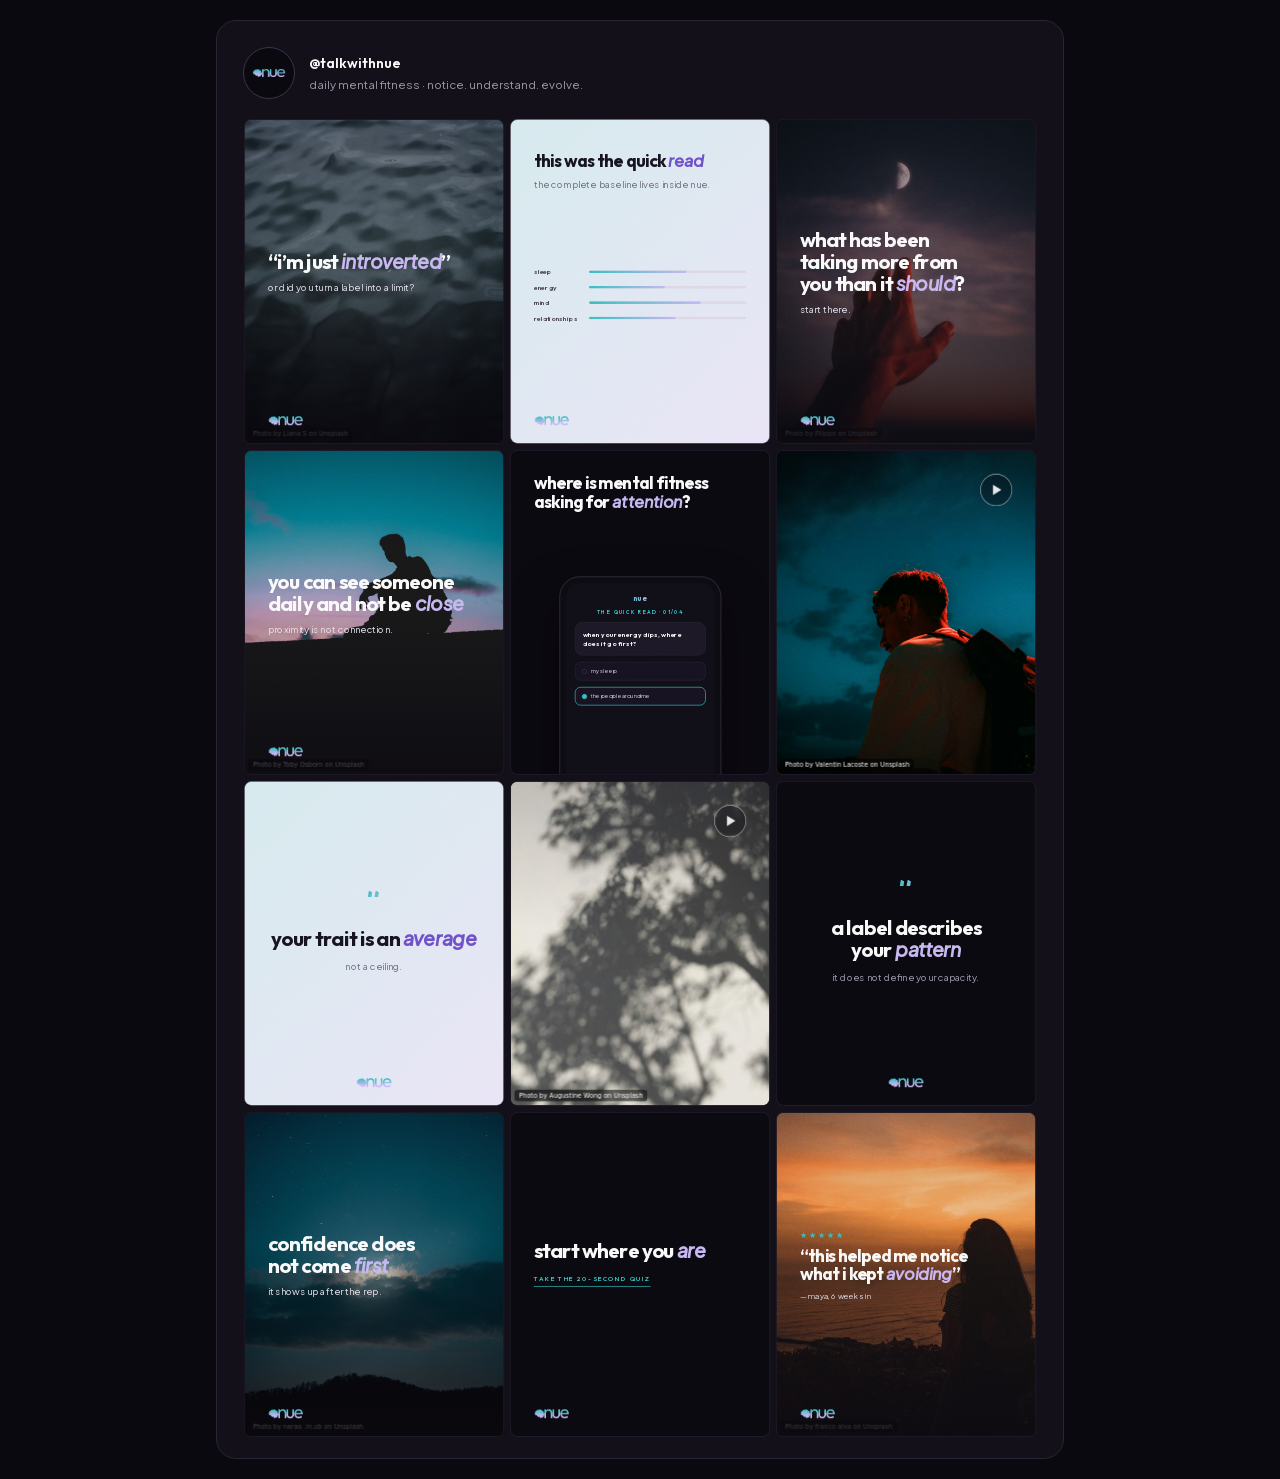
==== index.html @ e2748825 "nue Instagram profile grid v3 Co-Authored-By: Claude Fable 5.1 <noreply@anthropic.com> Claude-Sessio" ====
<!DOCTYPE html>
<html>
<head>
  <meta charset="utf-8">
  <title>Profile grid · @talkwithnue</title>
  <style>
    * { margin: 0; padding: 0; box-sizing: border-box; }
    body { background: #0B0910; display: flex; align-items: center; justify-content: center; min-height: 100vh; font-family: -apple-system, BlinkMacSystemFont, sans-serif; }
    #__bundler_loading { position: fixed; bottom: 20px; right: 20px; font: 13px/1.4 -apple-system, BlinkMacSystemFont, sans-serif; color: #666; background: #fff; padding: 8px 14px; border-radius: 8px; box-shadow: 0 1px 4px rgba(0,0,0,0.12); z-index: 10000; }
    #__bundler_thumbnail { position: fixed; inset: 0; width: 100%; height: 100%; display: flex; align-items: center; justify-content: center; background: #0B0910; z-index: 9999; }
    #__bundler_thumbnail svg { width: 100%; height: 100%; object-fit: contain; }
    #__bundler_placeholder { color: #999; font-size: 14px; }
  </style>
  <noscript>
    <style>#__bundler_loading { display: none; }</style>
    <div style="position:fixed;bottom:12px;left:12px;font:13px/1.4 -apple-system,BlinkMacSystemFont,sans-serif;color:#999;background:rgba(255,255,255,0.9);padding:6px 12px;border-radius:6px;box-shadow:0 1px 4px rgba(0,0,0,0.08);z-index:10000;">
      This page requires JavaScript to display.
    </div>
  </noscript>
</head>
<body>
  <div id="__bundler_thumbnail"><svg viewBox="0 0 1200 800" xmlns="http://www.w3.org/2000/svg"><rect width="1200" height="800" fill="#0B0910"></rect><g transform="translate(390,180)"><rect x="0" y="0" width="130" height="160" rx="10" fill="#1C1826"></rect><rect x="145" y="0" width="130" height="160" rx="10" fill="#C6B6F2"></rect><rect x="290" y="0" width="130" height="160" rx="10" fill="#F5F3F7"></rect><rect x="0" y="175" width="130" height="160" rx="10" fill="#31BFBF"></rect><rect x="145" y="175" width="130" height="160" rx="10" fill="#1C1826"></rect><rect x="290" y="175" width="130" height="160" rx="10" fill="#2A2434"></rect></g><text x="600" y="680" text-anchor="middle" font-family="Helvetica,Arial,sans-serif" font-weight="700" font-size="72" fill="#F9F9F9">nue</text></svg></div>
  <div id="__bundler_loading">Unpacking...</div>

  <script>
    
document.addEventListener('DOMContentLoaded', async function() {
  const loading = document.getElementById('__bundler_loading');
  function setStatus(msg) { if (loading) loading.textContent = msg; }

  const FONT_MIME = /^(font[/]|application[/](x-)?font-|application[/]vnd\.ms-fontobject)/i;
  const MIME_TOKEN = /^[\w.+-]+[/][\w.+-]+$/;
  function toBase64(bytes) {
    let bin = '';
    for (let i = 0; i < bytes.length; i += 0x8000) {
      bin += String.fromCharCode.apply(null, bytes.subarray(i, i + 0x8000));
    }
    return btoa(bin);
  }

  // Error sink persists across replaceWith since it's on window, not the DOM.
  window.addEventListener('error', function(e) {
    // Failed resource loads (CSP-blocked links, scripts, images) fire plain
    // events at the element — warn only; real JS errors carry message/error.
    if (!e.message && !e.error && e.target && e.target !== window) {
      console.warn('[bundle] resource failed to load:',
        e.target.tagName, String(e.target.src || e.target.href || ''));
      return;
    }
    var p = document.body || document.documentElement;
    var d = document.getElementById('__bundler_err') || p.appendChild(document.createElement('div'));
    d.id = '__bundler_err';
    d.style.cssText = 'position:fixed;bottom:12px;left:12px;right:12px;font:12px/1.4 ui-monospace,monospace;background:#2a1215;color:#ff8a80;padding:10px 14px;border-radius:8px;border:1px solid #5c2b2e;z-index:99999;white-space:pre-wrap;max-height:40vh;overflow:auto';
    d.textContent = (d.textContent ? d.textContent + String.fromCharCode(10) : '') +
      '[bundle] ' + (e.message || e.type) +
      (e.filename ? ' (' + e.filename.slice(0, 60) + ':' + e.lineno + ')' : '');
  }, true);

  try {
    const manifestEl = document.querySelector('script[type="__bundler/manifest"]');
    const templateEl = document.querySelector('script[type="__bundler/template"]');
    if (!manifestEl || !templateEl) {
      setStatus('Error: missing bundle data');
      console.error('[bundler] Missing script tags — manifestEl:', !!manifestEl, 'templateEl:', !!templateEl);
      return;
    }

    const manifest = JSON.parse(manifestEl.textContent);
    let template = JSON.parse(templateEl.textContent);

    // Nested page bundles (iframe targets). Each ships ONCE, in the ROOT
    // document's manifest; frame srcs carry an about:blank#<uuid> marker
    // instead of a substitutable uuid. Every document mints the blobs for
    // its OWN frames — from local text at the root, or text obtained from
    // its DIRECT parent over the relay protocol below — so each frame
    // navigation stays same-origin with its initiator and a deduped page
    // loads at any depth on any host, including a file:// download's
    // opaque origins (where a blob minted by one document cannot be
    // navigated to by another).
    const pageOrderEl = document.querySelector('script[type="__bundler/page_order"]');
    const pageOrder = pageOrderEl ? JSON.parse(pageOrderEl.textContent) : [];
    const pageSet = new Set(pageOrder);
    const pageTexts = {};

    // ── Nested-page text protocol (parent-chain relay) ──
    // Page bundles ship once, in the ROOT document's manifest. Every
    // document mints the blobs for its OWN frames, obtaining page text
    // through a strict parent-chain relay: a document only ever SENDS to
    // its direct parent (which, for every document the publisher's own
    // runtime minted, is another publisher document) and only ACCEPTS
    // text from that direct parent; requests from below are honored only
    // for the document's own child frames, and the ROOT never sends
    // upward at all. That last rule is load-bearing: the artifact host's
    // frame-ancestors allows claude.ai (and friends) to frame an
    // artifact, so window.top can be a FOREIGN document — a top-addressed
    // protocol would hand page uuids to that ancestor and accept forged
    // "page text" from it, minting attacker HTML as an artifact-origin
    // blob document. The chain never touches the ancestor: requests stop
    // at the root, replies are origin-addressed per hop (never '*' when
    // an origin exists), and both directions are origin-gated (on https
    // a foreign sender's origin can never equal this document's; in
    // opaque contexts — file:// — everything serializes as 'null', where
    // an embedded EXTERNAL frame still fails the gate by carrying its
    // own real origin, and a sandboxed child of such a frame is excluded
    // by the own-child-frames check plus uuid unguessability). Shape is
    // deny-by-default: one request form, one reply form, no error
    // replies.
    // window.origin is the SERIALIZED SECURITY origin ('null' in opaque
    // contexts such as a sandboxed preview iframe) — location.origin is
    // computed from the URL and stays 'https://…' even when the document
    // is sandboxed, which would misgate every opaque chain.
    const OWN_TARGET = /^https?:[/][/]/.test(window.origin || '')
      ? window.origin
      : '*';
    function trustedOrigin(e) {
      if (e.origin === window.origin) return true; // https chains; opaque==opaque
      // file:// trees: Chrome serializes the file document's origin as
      // 'file://' while the blob: documents it mints serialize as 'null',
      // so the two legitimate shapes can never string-match — accept the
      // pair in both directions. https origins never serialize as either,
      // and sender identity (own child frame / direct parent) is checked
      // separately.
      return (
        (e.origin === 'null' &&
          (window.origin === 'file://' ||
            window.location.protocol === 'file:')) ||
        (/^file:/.test(e.origin) && window.origin === 'null')
      );
    }
    // Non-empty only in the root document (nested bundles ship an empty
    // island), so it doubles as the root marker: the root answers from
    // local text and treats a miss as authoritative — never relaying to
    // its (possibly foreign) parent.
    const isPageRoot = pageOrder.length > 0;
    const blobUrls = {};
    const resourceBlobs = {};
    const UUID_SHAPE = /^[0-9a-f]{8}-[0-9a-f]{4}-[0-9a-f]{4}-[0-9a-f]{4}-[0-9a-f]{12}$/;
    const pendingFrames = {}; // uuid -> [{el, frag}] awaiting text for own frames
    const pendingRelays = {}; // uuid -> [childWindow] awaiting text to pass down
    function mountPage(el, frag, text) {
      const pageBlob = new Blob([text], { type: 'text/html' });
      const u = URL.createObjectURL(pageBlob);
      resourceBlobs[u] = pageBlob;
      el.src = u + frag;
    }
    function deliverPage(uuid, text) {
      const frames = pendingFrames[uuid];
      delete pendingFrames[uuid];
      if (frames) for (const f of frames) mountPage(f.el, f.frag, text);
      const relays = pendingRelays[uuid];
      delete pendingRelays[uuid];
      if (relays) {
        for (const cw of relays) {
          try { cw.postMessage({ __bundler_page: uuid, __bundler_text: text }, OWN_TARGET); } catch (err) { /* gone */ }
        }
      }
    }
    function ownFrameWindows() {
      const out = [];
      for (const f of Array.from(document.querySelectorAll('iframe'))) {
        try { if (f.contentWindow) out.push(f.contentWindow); } catch (err) { /* detached */ }
      }
      return out;
    }
    window.addEventListener('message', function (e) {
      const d = e.data;
      if (!d || typeof d !== 'object' || !e.source) return;
      // Origin gate first; the structural checks below (own-child-frames
      // for requests, direct-parent + solicited-uuid for replies, the
      // root's never-relay rule) are what hold in fully opaque chains
      // where origin strings can't discriminate — a sandboxed root's
      // FOREIGN wrapper still fails all three even though both serialize
      // as real-vs-'null' rather than matching.
      if (!trustedOrigin(e)) return;
      if (typeof d.__bundler_need === 'string' && UUID_SHAPE.test(d.__bundler_need)) {
        // Requests are honored only for this document's own child frames.
        if (ownFrameWindows().indexOf(e.source) < 0) return;
        const uuid = d.__bundler_need;
        const text = pageTexts[uuid];
        if (typeof text === 'string') {
          try { e.source.postMessage({ __bundler_page: uuid, __bundler_text: text }, OWN_TARGET); } catch (err) { /* gone */ }
          return;
        }
        if (isPageRoot || window.parent === window) return; // authoritative miss
        const waiting = pendingRelays[uuid];
        if (waiting) {
          if (waiting.indexOf(e.source) < 0) waiting.push(e.source);
          return;
        }
        // Never-answered uuids would otherwise accumulate forever under a
        // request spray; past the cap (far above any real page count) new
        // relays are dropped rather than remembered.
        if (Object.keys(pendingRelays).length >= 128) return;
        pendingRelays[uuid] = [e.source];
        window.parent.postMessage({ __bundler_need: uuid }, OWN_TARGET);
      } else if (
        typeof d.__bundler_page === 'string' &&
        UUID_SHAPE.test(d.__bundler_page) &&
        typeof d.__bundler_text === 'string'
      ) {
        // The shape test is load-bearing beyond tidiness: the solicited
        // check below uses the in operator, which matches prototype keys
        // ('__proto__', 'constructor') — an unshaped key would reach
        // deliverPage and throw, painting the error banner.
        // Text is accepted only from the direct parent — the document
        // that minted this one.
        if (e.source !== window.parent || window.parent === window) return;
        if (!(d.__bundler_page in pendingFrames) && !(d.__bundler_page in pendingRelays)) return;
        deliverPage(d.__bundler_page, d.__bundler_text);
      }
    });

    const uuids = Object.keys(manifest);
    setStatus('Unpacking ' + uuids.length + ' assets...');

    await Promise.all(uuids.map(async (uuid) => {
      const entry = manifest[uuid];
      try {
        const binaryStr = atob(entry.data);
        const bytes = new Uint8Array(binaryStr.length);
        for (let i = 0; i < binaryStr.length; i++) bytes[i] = binaryStr.charCodeAt(i);

        let finalBytes = bytes;
        if (entry.compressed) {
          if (typeof DecompressionStream !== 'undefined') {
            const ds = new DecompressionStream('gzip');
            const writer = ds.writable.getWriter();
            const reader = ds.readable.getReader();
            writer.write(bytes);
            writer.close();
            const chunks = [];
            let totalLen = 0;
            while (true) {
              const { done, value } = await reader.read();
              if (done) break;
              chunks.push(value);
              totalLen += value.length;
            }
            finalBytes = new Uint8Array(totalLen);
            let offset = 0;
            for (const chunk of chunks) { finalBytes.set(chunk, offset); offset += chunk.length; }
          } else {
            console.warn('DecompressionStream not available, asset ' + uuid + ' may not render');
          }
        }

        if (pageSet.has(uuid)) {
          pageTexts[uuid] = new TextDecoder().decode(finalBytes);
          return;
        }
        if (FONT_MIME.test(entry.mime) && MIME_TOKEN.test(entry.mime)) {
          // Strict artifact hosts allow font-src data: but not blob:.
          blobUrls[uuid] = 'data:' + entry.mime + ';base64,' +
            (entry.compressed ? toBase64(finalBytes) : entry.data);
        } else {
          const blob = new Blob([finalBytes], { type: entry.mime });
          blobUrls[uuid] = URL.createObjectURL(blob);
          resourceBlobs[blobUrls[uuid]] = blob;
        }
      } catch (err) {
        console.error('Failed to decode asset ' + uuid + ':', err);
        const blob = new Blob([], { type: entry.mime });
        blobUrls[uuid] = URL.createObjectURL(blob);
        resourceBlobs[blobUrls[uuid]] = blob;
      }
    }));

    const extResEl = document.querySelector('script[type="__bundler/ext_resources"]');
    const extResources = extResEl ? JSON.parse(extResEl.textContent) : [];
    const resourceMap = {};
    for (const entry of extResources) {
      if (blobUrls[entry.uuid]) resourceMap[entry.id] = blobUrls[entry.uuid];
    }

    // Artifact-host CSP (connect-src 'self') refuses fetch() of blob: URLs —
    // consumers read these Blobs directly. Survives the swap like the error sink.
    window.__resourceBlobs = resourceBlobs;

    setStatus('Rendering...');
    // Page uuids have no blob here — they ride inside about:blank#<uuid>
    // frame markers the pass below resolves after the swap.
    for (const uuid of uuids) {
      if (pageSet.has(uuid)) continue;
      template = template.split(uuid).join(blobUrls[uuid]);
    }

    // Strip integrity + crossorigin — blob URLs from a file:// document inherit
    // a null origin, so crossorigin forces a CORS fetch that SRI then rejects.
    // The manifest bytes are ours; SRI protects against CDN compromise, not this.
    template = template.replace(/\s+integrity="[^"]*"/gi, '').replace(/\s+crossorigin="[^"]*"/gi, '');

    const resourceScript = '<script>window.__resources = ' +
      JSON.stringify(resourceMap).replace(/<\//g, '<\\/') +
      ';</' + 'script>';
    // Inject after <head> so the DOCTYPE stays first; prepending the script
    // would push the parser into quirks mode. DOMParser always emits a <head>
    // (synthesizing one if the source HTML omitted it) but may carry
    // attributes through, so match the full opening tag. slice() rather than
    // replace() keeps us clear of $-pattern substitution in resourceScript.
    const headOpen = template.match(/<head[^>]*>/i);
    if (headOpen) {
      const i = headOpen.index + headOpen[0].length;
      template = template.slice(0, i) + resourceScript + template.slice(i);
    }

    // Parse the template and swap the root element. Scripts inserted via
    // DOMParser/replaceWith are inert per spec — re-create each with
    // createElement so they execute, awaiting onload for src scripts to
    // preserve ordering (React before ReactDOM before Babel before text/babel).
    const doc = new DOMParser().parseFromString(template, 'text/html');
    document.documentElement.replaceWith(doc.documentElement);

    // Resolve page-frame markers: mint this document's own blob for each
    // framed page — from local text when this is the root, otherwise by
    // asking the direct parent over the relay protocol above. An
    // unanswered request leaves the frame on about:blank, the same
    // degraded state as a refused embed.
    {
      const MARKER = /^about:blank#([0-9a-f]{8}-[0-9a-f]{4}-[0-9a-f]{4}-[0-9a-f]{4}-[0-9a-f]{12})(#.*)?$/;
      const needed = [];
      for (const el of Array.from(document.querySelectorAll('iframe'))) {
        const m = MARKER.exec(el.getAttribute('src') || '');
        if (!m) continue;
        const text = pageTexts[m[1]];
        if (typeof text === 'string') {
          mountPage(el, m[2] || '', text);
        } else if (window.parent !== window && !isPageRoot) {
          const had = pendingFrames[m[1]];
          (pendingFrames[m[1]] = had || []).push({ el: el, frag: m[2] || '' });
          if (!had) needed.push(m[1]);
        }
      }
      for (const uuid of needed) {
        window.parent.postMessage({ __bundler_need: uuid }, OWN_TARGET);
      }
    }

    const dead = Array.from(document.scripts);
    for (const old of dead) {
      const s = document.createElement('script');
      for (const a of old.attributes) s.setAttribute(a.name, a.value);
      s.textContent = old.textContent;
      // text/babel scripts with a src: read and inline. transformScriptTags
      // does XHR against the src, but blob:null/ from a file:// origin is
      // silently dropped. Inlining makes it a plain inline babel script,
      // which transformScriptTags handles unconditionally.
      if ((s.type === 'text/babel' || s.type === 'text/jsx') && s.src) {
        const pre = resourceBlobs[s.src.split('#')[0]];
        s.textContent = pre ? await pre.text() : await (await fetch(s.src)).text();
        s.removeAttribute('src');
      }
      const p = s.src ? new Promise(function(r) { s.onload = s.onerror = r; }) : null;
      old.replaceWith(s);
      if (p) await p;
    }
    // Babel standalone auto-transforms type=text/babel on DOMContentLoaded,
    // which fired before we swapped the document. Trigger manually if present.
    if (window.Babel && typeof window.Babel.transformScriptTags === 'function') {
      window.Babel.transformScriptTags();
    }
  } catch (err) {
    setStatus('Error unpacking: ' + err.message);
    console.error('Bundle unpack error:', err);
  }
});

  </script>

  <script type="__bundler/manifest">
{"87ce7767-7e7e-4cf3-a9ed-971b239153f1":{"mime":"image/png","compressed":false,"data":"[base64]/kg7ganSAAAAgGNib3KlY2FsZ2ZzaGEyNTZjcGFkTQAAAAAAAAAAAAAAAABkaGFzaFggHU4j5oIZEUr4ds/SbzmPCeWvS/[base64]/She9N7eTo1gwVjAOBgNVHQ8BAf8EBAMCB4AwFQYDVR0lBA4wDAYKKwYBBAGD6F4CATAMBgNVHRMBAf8EAjAAMB8GA1UdIwQYMBaAFM5R4gSBTmRbI/jjxM+aPpzB11zCMAoGCCqGSM49BAMDA2cAMGQCMDFzHRSeAXrSy1WOzkbhPZ6Km2wGTmZ/[base64]/GEFAAAADnRFWHRTb2Z0d2FyZQBGaWdtYZ6xlmMAAx49SURBVHgB7P3r1mXXcR0IztgJyuz26GbyCfipXoCQZF0od5EJSXbLslWE3aP/FlL1AoBfoAD0AzSkFzDA3z2GCbrcZY+ywC8pi+JNFqAnINgvIMiUxAuQJ3rvvWJGzFjnfAmQBJAX7AC+POfsy7qviBlzxV7bcMghhxxyyCGHHPKEyp3r69s/Bra/q2X9Ww/djr/PbedP66cB6//7OcptmH0G7tsJc4wLNvH6+IFc/zbGNX+zfvztafx+J65559Pr728/88zbOOSQQw455JBDDvkEydMrDltx0O33Vpx1Chy2fn5mKTx22+WTeGvDYeb+WbcVhrlvWMx3vBa/Udft2GvDbCFv56n1+5rXO8uyvIPT6W+33+vfO9vfP16/33vmmXdwyCGPuRgOOeSQQw455JBDHmPZHIZPrY7C/fXr+vPzGI7B9v0K4SDsUF8cgTw2fafToMdSzMah8zSU961r1ekY8vbqxLztw+H4a4vf33vmmbdwyCGHHHLIIYcc8pjJb11fb/jr9v3CXZ/z8XkVC+Sf3S9ccdGGr07ubuc81MBRAzvtV8/52IrMnMTtjMe2cxt+E9zlF647S3M7ZfbWev6d9d7vr9f//9Zjb22k70pCv/XWQfoe8hjIQeoecsghhxxyyCGPjWzOw0+BO+vXz68g5umT2efpMDSiVsH/zyIkYy+TsuMSTIRwXet5eqOFmc52cIsymUnlzcEZx/9mPf7X64UbufvWSlD/9UH0HnLIIYcccsghj4qsC+hXt9aPIGw/r4vn+wWXCNTAPTYwES6hslxMH7htx1EXF9Yvi8Kxkfv4YXbhgjnNYISzDIEblWD+2/XzrfXEW9tTWE+t+Owgew951OQgdQ855JBDDjnkkEdStgjc7WNZli/76fS0DWfidpxO4A8hcGdiN5yIAdYl7RsjcZXQnYhdRoLsDgoamQt1RlAF1GiU3asRojkdDy2CPF64E73r928swL2/fOaZezjkkEMOOeSQQw75iEUX0IO83f5u37BgXgvaQYYKQbrLROr2p5suLaJfwmEP2IYhM5/LV0QzWLb4bXM5sowkoiE48fzYW7G1w72D6D3kYctB6h5yyCGHHHLIIY+EXCBx76inEFIg/[base64]/XxvPNIj1bYcAB0S4YLUSDhWNxY5ra/g9n31+u3KN6vHFG8hxxyyCGHHHLIB5V/cn195wR8acUSd1Y8smGvz2Da9iC+V/TtTH7K9lLAOXvrN53vGKgRp+8jD1zUb2Rxh4k2p6HE87xQP5HSieE+0BNfvWxv2SB6v/Z/WRfjj5eyHfJRyUHqHnLIIYcccsghH6s8vToTy7J8CafTl1bw+8x2rO1jhonAfP9H9XQPNnUQLoJ5SQPvk+587PL9FyJ25dHDuU4XHRgf2zPgwrYPxePeTDK/sx5//Rbwtf/2zDOv45BDDjnkkEMOOSQktlPYFs833HVnxSf7Avq8XYE82bT/TEKzto86W2wPEnRcr3J5P13Fa/vv7XOpNDX9i+TsxS0gbo6ePXvnwQ3BAg8kjC+lN6XzQcjpe1sU7/G01SEfthyk7iGHHHLIIQ9dfvX62n0CSBto29+QewNI4vUXVsoryOACOZbRA5fIO4CPylfk5Xn6uDGNy4Rii+jUe7e6/dWdO58IW7w5FD8Gnlsre3f9eXVjhEPITeezQQvUd6Af2yzE5b0PIONqOq7Ox8/wgrVOJkv0hxwDLjgKZ5EgkZ5JGvPjie3xwd2/clyYA2+vv++dgD9563AaHrr8yte/vr1N++qm+b/3tUQ/tUijcITHiRgqGhWOHkX1QR9hbWPvBuf1hkglHZvUzSzKpXx++Xj89JCHIb+yYorHwf5/FPP/r5555hOBKQ55f9mjcdcFdD+dnvXxctm++KxbJlyKxI1TOF8cx0UC80Ka85yahePYHgH8f7Z9Fn6W+W+xz5bCuB7lDLT5//b6ee942uqQD0OewiGHHHLIIYc8ZKHb0lb+CQQngi3B3Plj7gSeJoko6GqAao4g2L6fPgDZkSBPHp8nEThYPXHCIrphL6c+bs/H7D/Y42aPrWz7tP33lcRd6/rlnwBfis7Z6y59fvExNwfOHWMIeVr73uZ5P4+83fvDNVK2E6EJ+OlQeG7UZucO9Pk2Cvu9kblFIUm4mtQvcmlbL5z3fRHKGpFbraUvZWNe6E7H+v1z6/m7awmeW4mNH6y/X1oPf+Mg1x6O2LLgfeb/HPGUt6JevHfxUVXOoXRIV7lRh0kUk1VWhjmivY/POh7pMJrqkm6ORHXB5JBDHp48Hvb/Q5//OOQTLRuR+96KudZRcvc+8Bk7nWweyDFm+5M/HMPyHoBNfCYlFU9VgoMQ3tPYnlTytBum5wE0lrXS6EUkTov5JNfuXxebX46bUKsWNjt+G/juAfN/lLvmv5+26+aCZW5l5tIXGUWoxhlokOlnCpHXKlcYfXT3V6+v316/HwTvIT+3HKTuIYcccsghj65ML5Li0e0fBZ24QEpcSqN9F2B3RixKRrOHJI5fUhpKsKFIELCcWshGmpg9kQ5Y7NX25b8dUbljj9wia/dfYHPMN78/0W2OjBS5KVp1T0mJV4hDsX2yH8XRBtJHTwLMC7ALiaVjiIQyC7elLWNzqUcWb6hNODuXomRkD7eZQCjXBRrRtY8rIbev1n9eW4/+za/eu/e1X3J/+dsHufuxyvvOf79hu4/+OZISB1Sd5OYwanQfj41y0Lke3/uLAcvPLlLqkm50n8leyXe7domxnFcfcsjDlEfd/n8U8/+QT5wQc61f757iBWebkIK0pBlz/OdCtbmc1ic+2spxG2ODuc0nnnIejdMya3ZOc1xMhhOSTjDE3vLylk8uJsolloYorqx6zT6D/p7n/3bf4Gcj6clumtZgyPmipRUaTSaXZ31XGI0Cj/Yemev8t6v1/N2Vfn9uJXh/sB6490vAgdcO+cBykLqHHHLIIYc8EiIoaQAsJdZwvv+VJWZLkiujDVQa+XvBGSIV5kJmBDFG8rA5fTY9EmkS4SCRoaySFFj2Wa2yPjEe2NPX17eXiMq9P96erP3YHN7JWb704jCSRgTq5YRA+l7SUlJV298r2gkZQdujTlyIUx0XHt4Did4W+SF56VYLNjn4Pt/TokTGBX0sIhsgywWpnyuxLGPK9Lppm4b187Prgbs/Wf9+5fr63vr95beOaJCPVx4w/6f5MKQvHPBYEfh+w0v1ZKGBiwVjYOY4Y1KOGtOcq+kxe5VN07fpU0omUYeV5iGHPFxRPDDr/sn+kwSa7T/URly0/ziz/zpvvKWLi/M/r2OGYh9yMsWctZifikt4vz1BmOKQB8v+JNSyPI/TacNdV0k/jrEm430wjxbE406ydrLVE/+Mhb5YUIiMXHE25KmkYS3gFfGaY7Vwdi6eR1IEY0BE9YL4KkawcbqNhJKwrbLvKcki5bhucNYoUIY+/W2OxmUordFPMORDUCcuTuo93m21AUWIA8rpQrErgk2nMebuRRrtK2VdS3G1ftx9d/37tYHXvvJ/BV4/XrJ2yIPkIHUPOeSQQw55JERWrWenRCPM+gmgohaFOPSCVuePuQcgbQ6ROnsb0Ny+jwjLMyJXoyn9AoEsJKajCD8l7QazeClK5zEUOhZ+Or3gjMqFgPfzyKgRnKEEbxGs+0c40IX/+/khZp0wZdSV7ldYDjYjCSO58HLiVB4XMtSmrRu0PDORnFi8REnpRrwNL+FmvksefTStV6vnKOPZWM5UNTLtPIMvrSe/zq0ZVnL3KzjkI5P3m/82PUaqY/higp3Mr/F4YfFESNwLA0G8yU4UX8wVwOUX+N0QlXvzCD/kkI9eLGBABKMjh3uN8Wb/0244SbF9UhQxQ9I3bZHJmOdWmvvFRUrV89cQAjfWWsbj3ctiuXYdxshciOc2ockrreeXNv8tSCOatUOeVNnw1g/Hovnz26edTiRGd2mYyxaf9fIYKtuWQCcinM0CmeUII1Cq6NXERRYjDVY0poOXIVczIpI3R2b+Tji1fbWkhVku1zkX6SHSSVxUp5lvrH6QIK0nRQZKNEj0+hJscRK1XLMHbds4GjRz/OZcZ3mpNqokTGqUKKKAIQHP3urre99s22IscQf2p7pGw8dcDn/izvrlzg/NXvm163uvfwrH01aHXJaD1D3kkEMOOeTREI1I4WP1smfpGZkAtCewNlzE/R75mV7VBUmijx6Vpt/JDb8YUReQWMoDgkRFr5dcLD4i6Xh8PbCnr6+v1nZ+fttiYXUsbs/nDWcE6Hg0e7pub4Mg5dluXlHachmTBS48mmoa+QpoLFUkIAhct0QwLcO4sBz9yCv2iksCy88JNyVuZwKslZPtYUJKaxtlPS88NmzneTNyy7SBMp0pYlKjjdd/rtaP11Zy96X1+8t/9cwzr+GQD13ed/5L5PYZKd/Wp8YBPX9RsVW2pU6R/nH4i3IVAN3r0KWMEuU+nFTvezByPNqFTA2wx1a5HfIESBAr5mfRieNR7orQ49gOxRxj23LOQMjTruotMvLEHVIArnZM89QKGLQnR+T6YtGUeMZgqn17pNtImVV1L+V1yJMiv359/bQvy5d/ePIX1n6+nfCS0eKEHZDA8Yw2JyQBPKN2C7Lym5qBnDzjerMc/dxkwBrG2KnPxZwJVcnz4bkWsRtkadg9G3vURoDGsItAPDmim49UZVrErRWTChvz0GNiirFNYG6EVdzUoXwJAyoYmG084T3VAjbj/7rP9PpJNYDBIy2ghGfzoQGTjsPt9dvdd2F79O629+73Dsx2iMhB6h5yyBMk2+PPnwZuv7c666sluO0VNXcbEkE3yfY4xzsmf+8Cb791POZxyMcsGrFGAAfd3/E8krfvEYlGCI9olpsjz/YrXam/Ivn0kfdGCvP3vq+eK72LD8zOJrFmdiPh/ChLkLkvrvV9zm0G8CBQx9iYtgAxiVRL0F7Rt0kKkfwkGamkLSQW5DLBqX2gYd1FjO4XeSN4SShD95gbYyPzEiJLy8Ly8xm+yn7UIS+cydkFgG734VOkOHhPd5w0r4pCvkAM0yGTJhnOkxDl0lZX67X/biV3/9f1vv/XQe5++NIfGzW0aNvhOKfofAC8Re3pec4V6pDpsWuLl9WgRRnSqW1Fk/O8FaULpWR0WPOx2iIU6O4DQVDtp+77B9WKhxzy4UpFC26iEX45Vm2aCySR8ll0yKPfxRNZTpBgi4wznHlhyktNRk5BzutRznGOTx010i2zReZZAYBxqB6tP+TJkm2vXOx4y+74ieGe8fJNbGDUTTnECY/EbgyBnR0VfxtYjDq7PR002RQbEb+VCxcQSNEO0hFb5OnIN6LkBT+bELFuHS4PUC8zLZnjsEPE/yc3GeSF/8fxunYr69LtZq9ZlEcgIm2lIRb8sznbpAriOF+HBoBYNE2tMtc563PrirDenv4J53/PTZoinujR9lrHAuxLv/b16xfXsfDSp3D6xhG9e8hB6h5yyGMk22M3f7864PdXXgVjI/zPB3G7/96+/wQFHwFchHh+4fhuj+WeX72+3gjet9fjb68//3r9/tYKI95eVwbfwiGHfMgykXxnZOcEOMdlJHP7lgc4i7S8mB3mx56TpFCisO0TJo/3L1Nkm9C7fQsATC5dkXH+uLlfv7WSuT8dZO7drG/UBXQiipCFV9RFgX8+eV6+xX4w27iiFufo3TO1lekKmr6JG4sCyTN5lg6DT/0r6RRqHwW3s60RMBFfDaGjEV9KwDLx8I3SfzkbE8793NIpGL9JlCv2Hw25+0c3EYE3yhizV+vnq796fe9/PsH/l7cOJ+FDEYO2fc2DeZDxuNFJZJ86/Uj2r3mlO7xpZ5oIXeZeHFBbXID4pOY55/YrzYXksliYiWjyfKR8zG9Tp3ikl8HvPrvshxzyEISLDcNQxBzgeDVZiLVS0cQUyqAUEZtk2dJ0q9ggEsnN/mtkbpWu5mWVpBZ6JdqSxM78vS2oxgYPwIyTDnkMZfP1/m7DWW7Pr935OdHpYwgEkbsMxQxkHEK8gA81/vbRpc4dB8jYcABhBPZfsautK187knWytDkQF4K5OB+5c5p4ZlVR6LsNca5oCM73mF5p9+wCUSo8qlwwuNhlbGVCe7YXnmS3C1YEt12o6P2ozigi26KujYUWtnFF1UOMXBK5FnYy/ZFxv3UkOspwyf5ns4z8xnwe6fG7if1fbLlaM3rtBHv7n1x/4/WncPqTg9z95Mqh+A855BGVMOpPr7b4aRvk7Z318JWsDsq/QwQaTt/LeM2iqZnc5Tfft5G999aj37i1fh4k7yEfhqyLCC2myyaSbpBp4ufMkQX9cX0O5BzejUDkQZyTx0LagcTYB5lj+jsYjiCDC90l8TIQeqb75jPPPNK2eN8zF3h+rdTza7k/e3ZBEqRGb6BvZREkI0492uCSeH4MRxs6Ks6iVhnppPfXdmRWLyku5gmd1MIcZQyTcVEOgAypBrqT70XC9fCXYvxKhEwbad3p72mmp38TRd3KO6lql0f5Z+flbMR6eTPp3CBj2Ny/crx9+ReXX/369ffX8XCVL4HZHc6TxhvF+2qiD7o3Ld91HcTbvWjbkZyCb6UzGdMl5oqTBxjpTGrxbKBVAehETwOxj6rdw855dR/+y8fiwCEPQ/7J9n6hMEvN/scPklQ6nBvmvUl3XxKST5jtfzzVk/mGfj/5NP9rIYTplOXK0gXxdaGM0+dfPnPnkcYUh1yWDWv9w7I8fzr5CzYet9+lRX+ejQkdKpP9H2MCZyvGHIsgIJqRLM4wTeVrHTrr03RcdFRcdjZ/9P6agOrR5jGJbvWChwYhsTPvrIIE00o9I8G4PsrB9pF8c5uWtq9ttcyM/63ZWpLSCBSrINFj/q93rPbfZf7bTfZf8g673ex/4t3V5gYW3vyir9w69t39RMoRqXvIIY+IRBTcisTsS+vPOz9cCdztOJHesn47zY430MxhJ8L6g1gm1/tkZa15ZZrunMouW2Tws+vRZ7fF31+7vn7bsLy+otSv/eXxNvVDfk7xAF+GekN7G6WeIWaEnC0KFi5v4z0b4bB6FJNbdc2PZgXwda+x727zo1TA7N/VS1EIqi3dSBLHMmOTGNnL+kHcxYcmg8xdnv/vOL2wNsJnLnOKylnnlhld9aAg+F59fRRwIYlOMA0yVNE6FSmokU/bv0t09wR2ZdsN8ugVKZUsqhC6mncowrhjQHuNkgLaOLPKO6H+GA/e2LAILImxST8FzF08M8MFkhXp6CMXGtjemr1EUkJS56c82stuEb3vfPgxaO0trbvvGr70a9ff+JP/9syX/gSH/FzSbCmj62KmhOLYfyx7b7J/6VguHi+0AfWixXX7JST/SSrJ+sVi0r0y1nsEfHuIVCKqckwa9WWxB16LX0sSuCSXm27+NA455CGKkRPqxElG26ZaJFHqijlyh6WmNVGqtB6Nlqi6Ee87rsP+QjOQ4RmzUxdXxl7tiQ1iXvP+fY/SXMR0JoCMsfSyNdZgxyGPk5DM/XvH86uj99nCoIpxEaSg4qFhSziuevQ2iiCcxrm8ORA5qOIRfypygoEtyjfxh6IU5ByI3OSJDk3elAbll0CKPBhPhUB+Z/kLMJlgmMI928+T006BsMZYwISUiveXIp5pz7JwxmJb+QNya5ac01Ln/45YE96FLd2/ZV+E/c/S0zXISH+vetL+22T/aZajskxkNJs9d3Lc/c3re6/ZQe5+osRwyCGHPBRhJO7qyn151drProeuHjQhFaWZHOv3WLtyom4xk13z/e/3+9JxNde2bdVguLdalj85IngP+Vlki9Tl6jiKPRhIZumALEe5RqcAxfbpSj2mFwOl1Go6oOxdEYzdwZIVfCTrVeEMUzmDMMkoz5mky0zX//7qEYzU3fZxW7H8q2vBrjDtTXhWLweajwBplOnehObhYFTE4oV7mzdw5hig38A+gjz+BuVrRyiFn/jYuXk9rCrRjic7K4vN/Xop+yIL0APAW4U4QCMt83aJCIcgdNWgrqty5JjMuktk7ij3srQ9UKOOfZJIXae9WVneH3wK/szhIPzs8mvX976/z6NLctnIBkcjes+4xXOM2HZ3j3y6lBqd+aG4DLoQg6QOcIMesvJNW74XfzV5Cv7Lx5g55GHIr3/9nkMfZ27j1GZILXoQRaCJbYHa/ySEcNH+1/3TvGzWAGk7Y8JPepvE3bRGKE915CSuhaI9je8dkbqPhexk7rpwvvbhC2sf3pYIAt1Ko9tolVpdiMhSl8jcsv+58Lb9e0rMXCOxbR9yhrXzGiU/8zzzYjr7iSQdo5hFaraI1fOtypgAYsEjy2Rm4hr4IDxj84goi9XcLN8gcVaP0HCpwzloi/RN7J5re+hWXLLA6RGBbwlEpw6bGs/b/Ef2447UltyqDF42WnCjPHk2RRxnpxnecSx/vOCpr3z7mS+8jUOeaDmU/iGHfIwSjzE/u8C+jLGdQr68TN2xGSuqzNfhhvv0yKU00NiOYUKLJjjP60FiF/KxfT9e/5OngNcPp+6Q95NfW0nd+mWN+BrHbmIOFA4pOPMKAzi7zc4vT6IRhL5ozpwVXj0riwZ69pOKFYfvBRN2cJz7b4+QA7aRuWtBX1zL9aUEyQTryxKkJ8Xk3yEFnvczDYwjWpbRgJciSgqLxve6fkQLnjJqIdu560t5nC/KnPvZSvoQYJ5ljy087AHYqJUvHI4br68tQuDohC7yCb9+bw4YGUVxbFTVBMBH/mf7TddWJJbdYbNpmCJXLpQdEiGddy720nun058cL9L84PLrK6m7Nv7nIH5nDEG7YOszWFsWo1K/SMRU6TkZt905TbvsMo1guNTvk0NoSvpHxOJGMsW+hXnLfC8gvrP5LZz+h8P+H/IwZCN128i0jn0n+1QKE5CVSAPOHtfpqvTMyKv994yk9CSwkIrZYGfWS1lgU3IubOB8XbMBzP+7z3zpkcEUh5yLkrmL+IGpq2PMNcxA+7/[base64]/oPxbdsP9tY7t3D/7fX+d/7xSjze+xic09/aiRJ77v7YtuB2Pzvr9W4yOnyse9S01Ap/3QM8aIJfNk0fTB5876XyrsdeX0v4te8db1U/5AbZSd16/LdhLx1V1o6NI3bDdeOII2eIo8hDa/vlVmQMxn5X8mDT7li1MmlkgkY2yp6vPao3AVmsvHfM+CjsfzeeHFheXMv9vE1T2OdH4+Jw/x3+A0gwMoAICUrVadja4IT+nFpB2fGF14zrC+569Fc8+g1cUnXhbCzgA4VazhG1uqCHayWAlkjGC1HeBbajqGdkmUk0F/oev7kwsMQ9Xm+ILgelHClmWO2mDs/5g40zGUgWeLS/zJRyrExn1jz30nEa9WIU9PdXdv1/Obbb+WCykbrYccpEkO8yB/zt36r7cO5EzxE5+eh4zo/zvabVT6x89LTJISF9pe9xKQo8r9RpUuW+dUTqHvKQ5Deuv+EVCjeGZ1tgbKRJqMp4eoREL+1TTY34h0+CLIIjdM/3imrsKrUvcl7CyvnBSSTljKxVN59FQO5fV/JmwSGPnAwy96kVY/nzawfehth/TPZ/AsFDCi0hMQN/QOx/jJptUJ9GJlZbjOCM1Cxsizbw1N3LyNMglgd+6NdEeplKYBFZqKwF/TM8kguJ5QTUdKsGyPMQcwjFKbRynB84c4p7O0lU73b+5Lk9kpSiMgTgUyQwJrvdAqiT2I3IWylvgeJm4Csd1HZezf7LPitLRAqzfj7hx0neXi96+dvPfPE1HPLEieGQQx5B+a3rb12d8OOnTydc3VpufX7VUE+vf1cbIXpu3+pbraTNNCcuUj0hK9Frb6/H3j5h+cYv4f69v/gQtg5oj9WsZPOlsujK36Vj44gu1j3oOn6JR0FwTmtBUtLnkgF9PFxdvt6OvQ279LQ6CvVK6e3198vbC9YOR+8QlV+7vndKJmCMm2lqBNAJwjXHuBBT3siQ8aWuvcF/SgLv7FwcCww6vlmBwguPVgG6Mj+dsEBmAe9Qc/dhk7q/fv2NVU/5S+CLOQh0p0euo3+iAiYoGi2YKRo2Gc24wDo4B9RL3aJOzGb/ZUQgWBKzpqGj9Ci8tluoyBOSrSZBrh04a0ZCxhMb66OzLVLL2+gAztrp4uVssnFIyuVgVCRwMdpjcvCmCBhIRI3NZJxJWpbv+yDbbucjsUtGlesWJy2Kxf74H+P08r0javeB8ht7pK59bvzyaHW14fWyE4x9va0/chrXRd8PZ95b141HNRFPtIpu4hMI3WNUtth4kc5rV2c1x+gllRcyD/pQFQtOB6l7yEORldQ9yTw7s9WCiy/Hx+1ywf7rxMnUUI9N6zTgVwtT6BdhdBQlohdrZW5emCkdPKvsigDeE/nOQeo+UjICkp5acdbphbWLPjPb/+1rRs6aknJCBAYuc7mWOO0m+y9bZTW+9n3tv+KStsWZ91VIwUcCmNBwSwEgr7mWMA6J7SKSvbCQYDDgPP9NBrE8PQWlbZNT2uhLo4IyAFywp/L0lWvjzFtbKLbU7S4uNam23/6zDHO2FUny2f672H+2zQPn/7n9B6rkWwKrcvjKCfeP/XafMDEccsgjIL99/c2nf4r7d1ay70vrquKddWDevqgX52PiSNzsmp5LszOX73t7VaMvf+/nWM3aXnjmuPX8Wo+7dhaVe3NZ3q/8iRPFTDUShBab6fiU+E1ydp5py+pfHJ5JFy1/XScFecC1aw6v2WFUDgnZ3lStY1zHWp8jRVIpuTUjqYHN+JItCqPN4poWrVtcRzxb3wE21NfKDBTY5cp/4b64Z7tie5HDGSsyiI/vPaRHJTdd9R7sVdu3gqFzMMrY57/JrPaLusVbROp+5H00wEh3XJogfCSlgJ4RUeBj5FRy/gHaTPgr2aMw8op+TdY5Shill8gHrd/IGhUdVaPUyzmQfdzQdWgpcghRNvLtb1m2dnfPrUe0xFhPB2Q4R6z/cGj6mB3tV8Q3bFqUI9MXzlo4aUZnUktj318H97859lC/WVZy6ftrW151R3aX8DcdPTJoGinzFiYhOcbkyYHu3IKPKFiBA1FQeyK5TtO9aDqTQfCO/ELpSkgUb5zKDpb/IHUPeVjym9d/dmoEiJCupUfnaD3kkxqJN+QR7bweck98b+dGfqDeHNF/YiCFPGI0oSc+KVxRUXc5ydIA03bk0zA5/20ldb94kLqPiHzhT//sWb/lr6wdc7UfoJKWp7zO/K0pgnOo7iIBE2vk5XYjqdnngNh/AC7RsfBKR7CM2hcoGTxhHZ+f3NB0WW3W7TyCtkCzLjBqJHq0hp+RzFF/nLdfJKWLom3LrQFsWA+SyjGJND9tq33Rk23Z5n/MZa0nMaufLPu7Qu0z/8C1FW812X/FDHKyKhk4eX/QIJWH21RGtPLtdVpe+jTe+5NjYf7JEMMhhzwEiVXLp1eV8txKfl7YkqB7NecH1e/xM2e5Fs7ktF1OuHwbangk87Kqv3/93We++Do+gGwECXDrxVWD3r2U9oWs85rS8XE9DC2W+AHSAmR+xvN1btT20rVsk19UW9xcjo3c/dTLxybun2z59ZXU3b80p8jmA+nsNNBY+39GChq5ICvYOa0K5Go0AgHdPlYJhBbLF6hVvm4+6R5RG1N5cU6qDYSe9fjeQ4iq2aJz148X17J9Nuc/9FGyIenwJhmuER9FKg5M2uBiuZ6hRUY0okRIOArdJnj3SS+hg/0goSRbeD4629MU5Nz6Jp0WKXo6GULqWjoGbmcOiNSzGxw9peXubRfpeBiJHl0hjtAFpTmDfM3roomRsVZ8np2Xs822c4fuQqXHdeEIbvu1vYxDzuQ3N1IXuBrjYKn5Pzq9kam1YOA1BkO/tTGSgzfUWk2fhnfyHupIL/oeucg0+tkvhOJGeRqx5XkrJvU8VXy/9yB1D3k48ltf/8a+pVPqXJoiWRDUKEliAefv7TMiARnjJrgCqqf9QmSti/2PA5iJNi7sMVJxv95aROG4UwmabosCN7kod+Dbv/MlwyEPVX7r+r/eWXvyxVWP39kPSDTl9tnwBwgqOwyOAZFpjuvKnpffKzjY7PwYxS5glbPf8c8l+6+/23XyXWT7ddK61cvNet4J2cSgqOOMzDHNHHEbxhMuXKwpYrQIUkJDjyuynaf54zKvxzV8J4O0QPYf6zxmuC8x//Va7aXats1KB4n9Z54rRoDa/4pihhjv1GocMN3+R8aFGWKIyYIsSme9vXbSy3/xu8eWDI+7PIVDDvkYJYzcl/9hJT4XnHYil9Zt/04bAv6mcxOavKBY/xSboLLfbbW7LoCz+LHF9PqhNXeVOpDdZ/A+shPUy1PPn06nFxb4bYRTxhWxsnFCb6BsF08vkMcsoxEkbCbrWkRxlRVMeTrH9BOo4rLt5dXLZEP3c9rUUpZzpAx0UkBsPcoSz2Vb5a7jp3fXsfES8N5XDgfwkyok/eB8KZkl8sB4OYQVG7H/k6v99SKsnPTIsWn5y1tky36egCtIrT0wbd9rNbd7qD1Vw78yfdSNq/d09BJsAg15V9mKzE0A+DHKtvh0P6Jzh8aoSW/qkrJB83E42xu7HArkPm1NSlkn+A1Ge+w/5s05QDW/lmNS6GEY4mqj003nYhlO8OhshDPdH2Ez0UfpfMuLJTDvS6j1MkwP6fLfioDs4R8Fxsf9296/Jy9zkINF976t6sZj+MYXU9EZijFnGUSy13Epslyclf1NzBEBcsbUzYdivon3UQYi0wVQ9tl63+zHXlrJy7uG0zOHDj+XCxHmYz6VLdy/bjaYe01bOMAkmMZ4jZeimKXptTExM81xnddc2r9XAJK1JwyguCTUqZSberAREpFXzP/[base64]/QwFMzX8AWVln6jr/wxJyFSbb0iOkIJush9qP5COZJLcTsnbsbdWxtP8L0r8ZD3Rh01tLD0qIlOzM/kfhuWA0rHwn+h1X6+FX/+n1n3/pU7j18r0jwOqxlePxjEM+ctlIz998489e+K3rP7teEdL1qk1eWLa9G0MdcW0sSb+4L53LMCbUzEP3WWpQ/hm/A02ZLXodxqA3+Uu16EjiIO5/eyWev/GAqu0k9Y+xvIn7p5duwW6Psu5GZt+8vBRq/BPltLIzCer2vFkXls3qHFvFMl0JC4h7Exjo72w3tBZEXKt5Zp8A7X7mmX3iY3P2LNvUbwojmM6Cuj/rHI0zvp9eWq+6/u3rP7uLQz5xkphu+8g3rBNFKXlYcydWvT3nP8D1ggSUOf9BCBhzqB3PzwzBGdBnOGr7+I17ElU79ZCAy6zHcAyzsJy/TgInAV45lR+DrKTb86dVX62tfCfmJAnvwZgXgcu2zfruoHUQ3NFOO1fq4WSmZ5mRhUBv93CwU1dEXlb9NfI3m3XJzmqaEK070RSE8F6gkUMRxgD7bThGSGYfltEbOW4sR0CUX/TmPg5isSvIe1AXDpKa6VY3pjZclrBvQiyEzs2Low3KxO0pxIG1vZdA8pa+hoxFC8rWo8eMutpoEwyQHhq95KPfw5ly9n/lHmRCWU1R6rRLeW+Zpu331Trj3vytNw4d3kTtP9pYQY6p0mBIlOPhH7racQ93Pfo3I3jDudwdQHdioEij/NxYmDHULGf/E43FOMqFhtSFzvlv+wsILUeWzIO4t+p9yCEPRyzII45xqN4k8yKzc59Hfm7/N1lixixm3TpGFO9i5/af55DatNt/6n4iY8XHoVtj/tdEYrmifkEUDp1NcsmPmffQ5AvX//X5n/h///7aZS8sliE3Nve5+quL2H/i3tTTav+tL0AT46SOhmDbsA+G1PUN06T9RzyhUbjHLey/M8qVpVcfcxpjJhGxxCNIe6JYy8NuhM1QUhT11FzOARR+gta9UClnd/zrAIluh7DPJhgVgLSHnHeWg/M3eQRreqPwm5K2ieeHfYRcN2+VQVnqsZlm/xG4cf+XtlxrjVActMnr0WUgt7L/KK1XdRf7TxSduN+fexfvXn9h5WtwyGMpR6TuIR+ZbKuVP8bfPf+TlcRddcbtoAHGyd3mpJcxPh3UsqidvYdxikeAU0PmJ6kfpyUxaJRR26PQ1JGSzAjntCzj6I37vW5E9U9w60WMTe/BfeZyhTGryYhdq+gt916HyNen5ye9yA/o8xwtimq6t8hc6w0K5IJ+2B7kg2ZWZaTldjWG2Vf6W9rUZSlUMjM0yxlERSwzZld5S2f9cnVyf3VdAHgOuP9HR8TXJ0diKTq8mxrFO0zx8nzaPTliB7wpIOmSDgb5JtOe6SJX7q1eHBF3EB0aEXbcW49Qex0bidTtLDpQcyvoRJeJaYyw+Ihl08U/wg+/uhbmTltoatsqoOa1tCEY/IqOhRkkuBKPSGCd+g6jU9ghUduIjOX8H31lzohZ1GNuEZAU6z/sM96boB+e7ZyFF8dDKlUqP8GxRGDnv7GhRERjLWfR197U4ZLjrSg7Bu06KuiX5+LmCtrQPmjqOiwJI42z7t72ZcuuzIjkqOrWBwtJ2zo+6heFtVh44KP9ltHnxvxZd2REPPIx4/IUTIzLfuT22jCv/ub1n33+O8988d/iEDYUPfuYcwZItPl+RTQyr6c25DVxVldzsZRqMhkvofPqCYacO5zEMepifGaPhx2u0KxSqJbq02UCD7vuLFLN/5wHhxzycETsP5J8Ub1b3ocSOECz077sLFfh+/F0BDKBDKaEmtDKK6xCRjBmvj7NU4LzYZ3GnfE0RmIaoG2wuz2qzajGkZBbW6I75GOR/9v1f71z3/3FtTfuYO8TaOxrLiggt7FB9F/gDVfMsve7RMnm9WO8pP3nmmzhBCKzAE3d/rvaf4/tApbEO7WOd8H+Q5DUgBc5ZonPB4YDysoRLwlOy0J6TQQm7g23swyyI2y0TmRkyEoCptutSTqx6KGpGLdBqDbr7RxP49HsjaZ2dln1GVrZiXthxKWFjTI/+QSfNsutXuR6LsnbvO1Klmdcpfb/FGmZjJMGK2cpnVRXrQvzy2L/73U8f/kpPPVHR9Tu4yVHpO4hH4lskTo/8R++ufh4ozrXDofyQ1qH/ru+b1dXJGisrgOVRru27ERjVCIdfprm5Zb3DsxnAqj2m9/69g0vSfut629d/RRPXa/XvlDlyhqOFXuXMpilmdx+L1aftTZa5zMC0Jgy5Jrebswjoge0lepeq7bgmaWWPfXK/M4yan/keW1/pmFTmcxiZTGOsb+B1o9cVTZHa4f12x3zW29+4fpYMfyEide4qNX6XFHeL6kVbcQSBoJoCqBjOe/T16FuEG1Domob70jgm+h1I7wWYcN43pZ4DD5A+F4ucheWW5h4m+8D2RrTzc+PgdDdnib4kf/3N9evX4JGegQILm0BVFRHgNloKaumyug9OrFUbztEZWQU5JFXpq3OzIjOGNcxoqJFJHhESYgeifJkRAnPLeWJxHEPJr6il8D6Vj2b7WCF0OsUpW3sNiKPGHvDMQgizeTxx9GW2Y45fpOhZV0ZNVH2oPZWJKFnWi6nv5ajeUkzUzo26me0azzDyPAl5olJEzD/mCw+It17pI/wiYioj1Z2kI13f+ELX//G98de859syeiYcH6t+iai1R0Z8x76iuMp+7RH6yUyAriYlfOw5hvxxyAVnHNgyfmfYxx5P8na0MXoDnHOQciCLDWc5Je806dxyCEPR0L3u+jeRNhjSqReK5o09PM8F3LOrCTYkqRNpVu2AaWkFf9P9j/sWzK1iV8k4lEjFMteUUcndet84sYur30f8hHKtmD+T6//7JW1Q66X/YWzGPbfh/03m+w/Ejmknqb9x2z/I6q131vn6FvlE1dW9p/DsPu1VjipdLRgwCidl/03nzFi+bZL2IHEGGFjmF+Si4hzcV/46cWili/pUn4hcV3wf0zctJUjbbYHNDI1yWr6wuZorZGfRkzMtBP/kxQeHMGmB8reWllqtnxia2mbJPMjr+1z0bbZf3Nh36b5X/NZZnYAzG7/F5/sf/SXq/13sf/pM6HQG1Lnfek9f/fNldx9Hoc8NnKQuod8qLIRnquBu16JjVdXxXG1HWsGyaa/S+eYGJUNtbuQhnpPU0pAkrd63XJm7JCGSY0ej/0jnP41bqif+bvX60VPWyuj0TK0dPa8o0zbqcXQyNis96XP+boL97B9/FLb8LxP7au/2z2d+Nb+AS585/3xh3beJpJXymJCQpMYaORNluv2+vnKF67//JUtMhqHPNHSplCMqREOWxyCg48JI0ErwGWfSGe7jlt8GJCEGwhaCtTC63Pc60KzxlwW8LOfP2nUwRipRkyYYBLGlXvOK477BL9MDxoh8OHKSui+uG15s2ZwtRUvHgmD1p+l1jk7QC2jCEol5z1J3lh7BH9c6GdpEfhu129tkE6IzH/IsZSIjhp6aUQ3lBPhBZYDrEIisiMtOuY7aIaQZjBtdis3xJPsjGujq2WjCX18fRRciGZpG5abpB5cAyMqunEfxPGYbj5yOdqNkReVJh36MeqCFMjgTc+oyXLG1NFKp0naWdh2sQXIPDEiLreRMCLUIm9NrexPzJXx6KldrT1+/dvX33wan2RhZCsV2b4/Ikgh5RjaZJA+Jy50xNgdQ20jdvmorhAFQ2PG2B4Z8kzNnd1JVV0n82Se/yQKEFFZosc4xZEO5TT/s0KCCw455GHI0EeeFsa85s1Si4k2665xb9mARex/RlWOa7r9t5qvLvZfcTvtf5VNST2Wh88qodkbxQxK7jntsJBEh3z0skXn/tR/+ObaHS8QwaStps2d7b+J/VcMovafxyQiNDEUyTkr++9q/5HbeJgVCmLI5hmRaoKffd4eJH0zY3mdyEkxGGdBpCeYqHBILdIb55ahkbhEZZx1ntHtaZukrEzTBYWMP69yDZtpS2I4zn/LBZBhB73mlotR3usRexmHA1JzM0rAOm+4lvO74f/oAlhsBTeebGF54NnYcR3MJOo6F4B4rw87nrrKxf7buSVOPRP35dCKxBNr6sDwJJ0/s37/43Wcf/XOyn3gkEdeDlL3kA9Ntr2EFry7GrhardykyEorEhDo7kcolk4OhBRsKsXjeq4G8gxomLbuZ3N2HcsZl6yK+Y/[base64]/iPBf5mXW1MMhCjxc8tMg/7YMgxGCZtiP3hPCgObMcAqYrLiMfKY8xhLHXejkZQDosoi/pNLRIRbZfRV6g31H6l+V2WrEedbNbvaW3c/QMmKKlEwcSfj4BegsjF/ecTnuWsZDpSeaZubwUyFVb79dDZgAy7dpzVwiIyCzDiZEuV6Xs3BPJ7Ap+/83f3hcYPqlSbmmzpxk5v3jpJEt7iaYqLi055fdwnCtCPufiyMBn+7/nxzmR8x/deDujehaW3S3nv2mEMExmAa/FIYc8dJns/36oyCSEHRT73Oy/RsvRFmY6XvYfiv8n+594BGeT2sPq7HcvakfVHrDMVjpi/DtmPgmqJctqOOSjE0bnYkTnXtEo2mT/qetn+7+fDzKusJNl8FGqbUZzBnIaNpr239P+Nwwp0akIjEb7b2GtG56Lu7jPvhEGcgFa7D8cjYYmdqjlcuiCeti3qF00xF4my7uT7M2Ko2xJthENnIcZjTmGeEKP7QRFfklgS6RqGcEJ/y/UAWHrpDxJjkcdTJ6ZyfmPCCaJ8iuG3su65HKRqbVkGffFcuJT4tH4A42szn/UNWzDbEux/3Vh+j7V9uOpA2qR7DfmwevGqPjyfb9//cXrP38OhzzScpC6h/zCEgbu1RVQ/PGqDvaIylAOpdz3T8/joZRRCkoM4YU/rmKmIbAJHtlEhMZ3RP5Uo+pQbUVYZsLS8PancP9P5jpuhO4tvHu9ar4rg253gFYOLVvfY6fK0EirVnskycnPRhJrfcXoJHF7qZ3l9zKVAXOZBzgcSsG1/N7y176i09fasNVM+k/KnPyxrGaamUYytjRXsHu1beB+ELtPsAho2fFMg4/OhRmnkzUi4AfwlCgXkLiLE96gnugHhzyWhZxHJPZIb3muqifQjMgLyCp4lFLnP4nHdAw5ATKK2JIY/DBl01Xb1jfYHgUMMpePcYtT4QE4A6eWDslovqAokzw02XB1QNu9mrW9RGhhK+rVCKQ7veOVvwuIlfk/ELTEVYSEk7BAl53qZGJkmAD/ycEOeOteGB8azc1rSKSSOM1cmHP0bhByw23IdYV65DLIVCHTEM4TEmWHU5/bTzT7UqDbgT5mpbxjwJdjhuyFmDqcK9G+xj4C0nmCWUZeWjS3nde5FljAtGJsmdTQsux0qF78pBK7HCnV79B2H7/5qHWQq15zENlXungx9VVz3IB0QHWpYXbmc2Gi2/9cDIlFBPAlPSPv2G5EdG/YcsmDlTqI3UMeooT94Vyj3eY5m3yUB9v/kBvsf5LBpZ89dTOJOAxFnnrdPRVpbk+UeN6hT/sg6kAkbWnbc763+X/IRyN39r1z//7Ntd23reHE/m99fCosSAJ0267Du/1fFE/Q/hsh7jjf7H9RkoJlZvTT7X9behhjyQyCr8cZ0JoAtchf9KNLbpYY0SwxdkSOFrbMMlumrEEARfwahAKP8UuMmUSqE0GwqLKVReAcE5LYIngokKMXZq22GbfA476RPqf7PP9xNv/PiNPs5zlKXgn8Mf/LT/FMK9Nu9t8Km2b7n9t/5QZm+4/J/i9Sxrq2nhJg2fLFbWL/x0KBf2799uoXP9GL84++HKTuIb+QbATCu/5316uquJsgh//SYCSREu6fRLU1Q7GnWGq3/RJ1TOejpeuinHnOyxB1onX81gip2t8WL1+K0r3l7311PX+VBCrEeMU1rWxz2ak0JX8BalDgFsWU1M9yqbrRRE15Qtokj2meCm4H6Mw0tc8ul8IrJ2Pe/aq5fAoGNlnmslggmuzHVlsauKv3/L03P/GP8j6hUoAooBJG5Eo8BlSj2HJ8WMw342NJ2z2iS1wAWEGeIrVIWFlsBzDwzhhrZrUooyAUjSDMFCTKkyBqL/fiStKhZlkBwQ+R9vin60r6/rQEcAXk7twxByFaZMfQu+oo8CggtBqH4Zku9KrX/I62Ge0SqYBxT0nJRt5C+kn9o3+cpaheKOdkAvR8hC10SzjTCMdB9TPYh5Inoq/yjcYDuDOftB/xqGSC9dKi2oB8rNKaG1Wq0lBxLIy04WWmERYezkSmYtVWcWyJVq65Uv2V9wlwD11s9ZSES7n4CHJFd+WYUEfGelRL0CSxt2rUgm0AHc3GrSxiCO1Jv/Tb13/21U/adjo5n9JdZtNGO06P5eJSH6eFBZJoRRvf0z3qZCMLUBoL+6JXLh5zBLmlvvJaWPFFYtSZQzp9qPmP3OuRxO+xq+4hD0eESOG02Mdovtl+HBkQVHR26LNm/xG2fRF82mZT4BTeny+hQs1dFMIl+PVaNK1H5DE9Bl8VCP+B90AVf8vnkA9ZtuClL17/2Sv3YddrB1yVfY1FLkZ4BvbZb6Ju34Ux2fKEj48b1P7PPW6i0mf7n38md+iCBO0/x4VP9j/KkziWi3dWAQmz/WddFG9g3loir3EbZR5Bwq18xHhEQJDxTpvD9kXhlbJCta1DBgLkwvhoaSGATbEM8Tn7T3GZkQAnxu39lfY2jzHdXOwR22fdBnvR5VN5vLCfmftk/23+V7bpoAaY8sF4hq3bf6ZgEYCAyf5nfmL/iY/ZluvHi1/8+p9//wiwejTlIHUP+bllm9Sf8n07gjOSLZXH9pGkAcqlAYpUBdLbVgNVpCuE9EW5FOmAo0EfVbp5fV5nzQnKNLArsLf/4sLL0f7H6z9/ZZ0oT6cTm/eIkkS5O0VAT9enOkcjLTWF7RqNAh7tgCkX/q66L5C00Q3CaEODlt80TZuvrjIvsGZQWArtC71zmZLJ8njtJ1zRuFF/yWvOSeu6DLN9+5afjj0an0DROaOr0oTHBf32YxlxmvOaIJaXJMg0eVAtHbmiDVEg03Tl3CrCMu8pAJrRAQ0Au7wYzaIMDtEBbkvN/7Zf7S8qIwry9Nr69TMJdhHgthabLN1KIb1HaRS7D4BZZHebi3SBi5AOYD+ah04F3CYiafseUbbeiG6XPQ7ZTswn7me0S+aRRCIfOReyHNFX4myUbUmneP9fHY6J+Nays6QIJ4zEv2WkjVybf1p/kl1mINFPUG1zfupMcfuJGGQx+LL9cmxKOzfnIvXtOBuLaM408mUnjI5xa06GktbiuIRD0Ora24AR7PVoMsfel9/DU3/1iXIKqGWyP7zGMGLshiPZt8goXTQS0rGWfQntG3Xmx61Lzf+9m51j3etx7Shb6c8RpY4JXiHHl1f/R57hcFMPU+8AP8YhhzwUsXgknjiBxAQxf9Abqb8kChC5UFs6WXR9ReVZeTWK//dj9RRP/A41HPRfkU6AYA8jnmG6lZ/1/AyFfQovueGQD1PurP7Gyf9+7J3LABhdEJ1sX3438WLS/gk2sPYkWd4X30j4iZ3nbghTVOhs/zHZf8Q4Yb5KW6r9D6wALjAzDbX/4Die7P2D7H/8lnZxTWPRMsMSA44bcy5GOpXXaCOrNKWdEsOYVbjQOd72tFNRv+oDcy0XoPO/ts3SsjHKNv/zPhUHrrVokym/aK+Fi01t/kvdtJ0jr4X4O/RWPJWbOGLYf+eYTQxdEdGAYhFw8SsWG6L0bP/tks+dcP/rd9745l0c8kjJQeoe8nPJ5pDdx/1rxHYEwmMU2JiPTecBlPpwMXQ+Gbj5NybDCGtpY8rrxnSijPXyMv+juZ5fvP6L51dl90Le6OfbDcx5oXbcacZ2LsfZfelc4cb6bNLyd9bj8r0tfTnfyqVbINxwXxk1PLit/fJvTN8vXhufDhlDczlG095eDmL3iZOI5ssnk3QM8U2xCYJldX44NYASfCBYi6CD5jwxv/1OJ4csILL24kqSMef/YErjkXzSwpk+ASTPFPhEAbKEo8SI5vgFJfZ3e5FRIjp/oOAYMufT4bSaa1aA2lhKtg2dXCQBZQIY93BM1eMKDgeBWlHJuVcyiVFpI5d7WA8kAZopSl9alNMtI0vCncg+F3Kd/bxYgHwB87wfMX4W92xGHY+Rh5OUzXYFSMgiz7n0PWrUZLl43Ezr5LkPXtbFkA/PI0srutOyb/dck6QNR4N6nmN4FKWVfx+7yIgVjhuPdGx08tj/2DLSJcg8iRwh2ZjjQ6mNke4vb3u0fbKiPQwmRGhtibJ4eNHgaJV29XipWuiX2PswIgBlfBXJLo7rGA8nywE8SsH7LHUcRw8HePQtZMHFrfZdps6jQxt5lm6zPkYPOeRhSC6kFF4Yx0Fb5/XywLJD9WSG+CYjvdKdos+tEzEZuu54kP1PVd/1Py0EBPMsvHz/bpl3S0vmouGQD0s2H/Dkpzc3XzcPWqK+ZuPTd4HYf/CdJ1a40s7tP8Sv2y29if0vHFD2/wKRvAv3so/Faj4dmqUbv61ehNn81cB4yPkQFDbQFg2H/V/yOtP50+3/XELOx/jOSNEYt0bDpHhGn5qClM2AWtB34vycBbX1kGKTnHZWedaTfqD9zSaTe2hr2XZpp9OWW22YaNzOwioNXZBF2X+P8nBsZX1s7HtrKDw+7P/oE3lXkOgjCVLgb0GKiQm9RpzQ0MilrtEGqeOgi1CjrX95Bcj/bl3weBGHPDJykLqH/MyyPYayrtJcrxP7qsBOfBYV0I6pWjeeR/+DHAfOz58f5+pTX37L6BX5jkv3s4xDo77258/8j/fQ6rk5nPdf2n+o3cvVOMlzTlsNtJSHvzFdl6ulZufXyO+MqtKCRtkuvSwuv0/EQ0sbSHXe6iL9ZpG+9s+cxsU0L8FLv6GMkadGJj8gj9tPuR9v5HySRMk6zjeTR8n5SBNkTgySTuanuY683Hv1AiGYv2U+keijw8cyALUav5NanM/W948cYDTGMctqEQ1p/RGtSDeL8/PIvp/51//sek3xheZoRtvEdy/g3IFjlp9kZmxrALZgA8MJfqEOrSWwHO1sGQMyGl/7DxnlFJDRJEoKqYdM6kDiEK3v0fWWVVt7QNGMBFE9lLo4ATQDX7IcJCdTc+lbzN0yMsTSIbCMohjLBFMZ2c9MI5yW6htI2wfRNrZsYGQF8jMGvjOCMkk/GROtznuRl3LcXMZGEoBVI9YhF0utXq7GcTLIvEUSRFp7tkemzzoLcTjKsx067QvDn4TFuYXUkYtJ5NYs49HdseixDw+v4UmHMX5XNHssogQvjzFHYuCorey6b5xz1LxDrlqMuQsYxxPLhp73Ji57H8alHJCuY3YkfWy/cMjDERsCEzud8yO3V/DS15Z2qdl/t27/ccH+u1luUSR2BI3gmuy/Cd4A05VrFmIeow2kDXbatpzvufCdtTzkF5HNt/jS9X+9ht//4+139fcYI4vLC8gMQXLWTh16j9r/sSzKXM7tv4n9h+h72lDBmc3+yxh2KyTlg2g8G+MoHW1pJ9L+I/1SXwxWc2a2/yASqic7ZqxtWvew/xh2KO0Tx6sXRoK0d+F/YpGycs0ntXyp2p7rYuShF2E/C5MwT0SefFfAsG3MYPRClsuh4ffCDNQWZXr/3i7EYrrgwn7bn94brauYmza9nqAa7Rt77ccgMeePxTm4rM/+1Alsp7L/DS+k77Bki8Cr7xsOFPy/lvelldg9fPFHRA5S95CfWRx/9+r6z5VZmQBVJKpQFiEXAFXG6TQCqvSHpYq3gFq/zyZlJWEhpmq+9ohJR+bs0X6r39uVt/Duyzir5/2NLLlNpbxEOiQ3ef+cNqbzWh7+zmuznF5GU+vCuxoA7fXlfYhyUhY1fEDrp+ory3avnDVNOWatRC2vM0NSBjDabOr56N+lyIMwtNVOZwSy9P+4z6/WPvrE7c/[base64]/N8fOptkMO+XDEH2T/Q3LR1lBRjciFsSWiecs2iG5Voo3rW3nevOaSTAS1/7G8RQLPXOf3QAapC/LDxMbwEfeRVNpzHPKLyPYyNPf7K6Frd0wsXy5ihf3PBbYiAFH4qzDYfk4W9KKf9gVT2v9OPAYGCvtPS0rMAbH/OUpIRcLOsG/zGSf7n3kSJ1rUrRbIxW6kH5rzYVH773XJ9s8gIc/tf9bRiAdzkTE5gCp7XhN2E2mPTMtf+IMYz9rWD1ZHpR9giauq37wt8kM9EvbEhKOk71zWeah3xK9nW+QTVVFmc2lrm+y/6Kyl+vXM/pt46dlu4YPUcauypwtUvlb0bWLRLG/9Prf/7s/iE/fk1aMpB6l7yM8ke6i927MWeoQgZAljtkBdvwIozajIXygzlLqoP71v+38ByriqmXJqtzgi51Q16vmJsHhtfjnaF/d64goQJdjUJTQH2PQfbqj9pf/a/Sbt0tqs/vNMXc4YUES1QUnrlo/VeTIrDm3vuV7Its1cBRBXe+OsVtkO1q7O9qxtL9BIkPM2VENU98fnSgb8oxdxyOMvjO8KmMOIsnHOcnyCZBMGKHEPcg0tMmY8tiTgK1+OEkCGixJ97y9vY3JkYp7zP/[base64]//w5PMGij4DGWLFYnHBTJ3I7vQ6JjAIDijhHQaTxgG60rU02X3UBoKTW/ntpOcHbYjHnjERg2SgL+zJdPMnb6/FXzq+MzD/kkIciTe/RDpA8sbLDuKT8ccH+g6Svo+ydJ+kUIx+yJpbkE+eG2v9xv7mSWmlHOAehC4cGFHOWkZrbj6Xhfxzyc8rw/ex6bcKrsn2WC9nBkDX8kTp3tu9DJvtv7bwP1tNzoXRcVlGzznFQmEXxp3HYuIxxOxv7yJ832X+c2/8OxeKJk6iry4TJ8Vxpj23Iykac46Wy/zuR6PwdrYG8BtnOrGFhnoGxs8xlxXJOsQ7D5lW9Migp526J+VTOIM7zGPp+80tG22otc7IyDTOpy3Yv7X/Ws3TSZP+92f9IXHQHa93tv5Q3dJHafzC5Zv9DZxEvcNxnyWj/2TZp/7f5si7QbwsiOOShyUHqHvKB5c7YX/al7fsgUUTScRwqJwnY2Uk2Kp34DUzOiByHfBdyRhX1dv1CZea9LKlxNQ1AV6l2maN0N8JkVaAv8Z7mIEu5tJw2/d7bwGgI+3FM12sUaydXz/PZ072Uv8ufoYMLvV/[base64]/HxaSf9nwkcDDII5Lj6TxXegOc5laHTAvizHSdfOkzbm77tEHTaLWa2kCAe9aZY8TlTcxRvkX7wIIg6xHi1vIw1eMcqVNdo6wOHbv7wX6vOAbDc+tRzjHWoY/my7jy1p/6xIxE22dkCJ0h2wN6Xv3iN771HJ5IYXzNEI7R/fuucUACVMgCzquxhyGoZ6ibYoUk9Y4Xo2/qdCHGR4tcan1fZNGIIBq/ZcyN/vfMa9m72StNd2v1szECaw4ecsjHL10nyRGx50DZ/3xMmleK/RfEgDOySUkbtf8IXZ3zPWby4GQRGJn44Ew3p+2AzueiX/ZDOf/3FMP+45CfUbatrO58/c+vF/q4cfwm+w/ZnuPsOpHcu/7M/oeORBGziTFBorZ0sUSAnmHGTkpu9tn62KzrHN49r6me8lRZWfeaDw5iqbMy8P4o39hwyAs3sC4mT1XlQnbHFIZaIK5SuLZD2jV9OiXG/QjGFVKd99e8Ma1nLbyQoOTsbFudeLfguDT/HUKERuoDK1q725v9L+K+IfS0//lbsFzV2avpNQAirh/9YaHWwv7z3+gRaSbPJ7sa/h/njbE2DJg+t/9Xawmvf/f628/jkIciB6l7yAeS7e2f8FPtLQRMjmSJXfhUkIT4VGXdQJSktVxIezG9t59vrtPkXOt5GgS7EKULnF65SFhLWgsmJmn6XSAS89LaWVqIsszHMh05c7FNp/TSbM2rj2ZVf+m7m9IcbW1pzLXdLpVR23ZmbHud699GaGM2VjgbFzeVebUxrx7bMDzeQgKQskGFRZyf/ZpwvExIkKZThCzNdGVYJekq1xGgV/7WCastz4mcaEASqKg0qwiDXDhJPVTj/uJ4/wCyEbqnldC1IHTzBS25wFLkSpunPs95urNZkYx2iHtdnNMIJhmOyUwgGuuLqhsJ1jzuaIDeos1mPZRp7REY1pyJJAolggBTJMOZ/pyPk9QsB8nU8dFxhgD4mc44390ntgrLGClmFIhpzSWSVe+3oNhMyQcRL0dhiTLtbcN2yEiS0a8LayltAGlXm5zR2h4hIjQRYydJcLl2XM8xwjy9pWdJxXvmWQHe+UI79nwRGevH/fdeexKJ3dGEOvckMhZ6vFs2viQFJJsGb1tX6Xzvp2JkR+r5HgCSUrx/XOUkkzmWDW3+h0M8nn4waC0qGkvq4bEcADvopUMerjT7j7BtfdHYWgRvzINKwM4WJBef7EAQP6AuDvJvF9pmExsnn/V9tg4QnWypv/W04hLa/7M0Dnlf2R8b979/c/vabfK5/Qc6XrGKuC09XpTdns5y0f4Pte6CoWokQD499euCsv8gBgD1c44gS/LOpOxpiyGLD5LP0PeWN3LR0Ezsv0EWs1lax/zJco0FSasHrAJ7pf0fFQzbKAN3NGm3byxzEJRjjnlGJ4DRrVHOSqnPEZYpezIWL3PRk3ZQcJH3si0tTYfiUtDHSGPsU3lM+wrNnmPCAvmStDHSEp/H9Usjv+kXYUqfeXT7v48nl7Tr1r3y5/ifTwVJ+ZDLB83+n3D/ld85XqD2UOQgdQ95XxkGz7/aDNl2QiKf5nPnSmo+btM1lgbk8rXNBJzfB6r1+Zi1ckDODUW1vNzq+sY379q2PwzmOnWlrAaP7g3O6lnbUYTxPysvpC31GM7q7+flmdtqImDd/cb0lHTVNsKUxyVCCj4ZoQlG3pQe8lqtq+PBY+aG9jq7DlfLsQ3DYy3z/OeLP3QMkBBCfFdnK+ZAEVMEjgTmJNjogGGKiuOfC7blb47qKE/OV4Hpej+B72J6xaVH9vucf5CQ0MVO6HbiMOd/ETAgeRngrDsOSuRxtV7JUo0MjWhKtitkT8CB/axIbdhZm1b5xh5y6IRjVVBIwL3ton0bWQiv9hWnRFty0Rbl+AmVtZSDA2RbFSEqOmePzdqjaFN7Y6QEcYaiRXIEjDIlQZzujRBqZ/pMibrgzmEV7TGinEd9Pbf6cKFNs48R/ZVkWzoYY4sOQ45VS0IvnT0PHzNS4blq3bh2T8tqoc0iHfdG57Jurd7yGxH2wbm+xJi2+/df++L1k0XsRqu7SfsPUc6TES+FJeSxT7ccX+O/hWMq9Rti1FaCuQUKag6qXYc61FbRZNmPo1iWPVY+dEQAxRSQSKMa2x9Usx1yyEcjs/1PPbXr0sv2Hz5FCRahh6b7QVthpbvTUo17FkEIhr7weWb/HVDSlmly3lYdUhdDj832/5APJiuuem6lof5q7asr6i0+Fr+k7jO1i2UTxf5zfOy/nUEuSoCWVqyxNUfdchBJtOd40emw/yj7X0TxiOasHDzKUfYfujiAbv+BiDKNCNhIwnXuQLC02v9NFtCmD/vPyPOo60Q6KpYGbY1ikZhPjjBL1Q55P9jSNqePfNJMMR0jcRfFrGPbMegc5tUns3Y3i1tpye/W86PVGSVs0jajH5bzWV/jYnR9PU2zHwv7TxbaKgZ7qTADR0YWdPsftjsWAKon65rUSbTiTpsPsf8Z6esyQrJ/4361/+O6l37vjb94BYd8rHKQuoe8r2z7pKwT9Wr/jhnS4Iz42783I9agT3z65dR0bzeUguf13K9yQVP1mcYix6xd2/MJp+i1e8984e1WV8OLuKkdJM0EVUJKLJJ6pAWb7keuKuo9vQ7aVstUx3Y28+6wQ9NiGrVdQuslUM/[base64]/5GJvMCH32Ip1viJyx0Whyb3rmvhW0VDpQCe/mU72NPuTeIq+s9KxC3re1S9LkfJ6bxYvMnU6FeN3RktwzLD/PRu0xkd3g5iEQxgxsI/i5HihaBLjkjfKEdrIdZTWrdFhjQxERKJkPwTxiyKmJXHM4zBNguWn1djOaJaoYjZvhogMYG/I6BU7y3PMp1HfxbOqo1tGRJLff+1J21JnH5m1ENHapX+3nHc5H0YfYopGl/kP8gGW6Quxvi0uhWblokY4uuMKycP0hT2jGPJYOBdHIHqiejDH7UZm1TsQDjnkIYnl0z7y0LnFPPFSPBAcsP8aC2sORkNmcqWjjfpunF4ScoyZUtGaqqoTpceiiMmpKo3O/yyv2PeY7zn/M8WK1HUc8r6yRRMuOL22tt1nC5vQ/uc6WNp/yyAC+hwQIjKgIW+qq8Y6a0EtRA+n4raw71a4rNn/PF+aVrw9Q3+0PqNjxf7jgv33LIO87JvL/mk7tDyL2v+2eJB+bdn/wIhSX8S8GdCVtsbKBhYlmcdMypojX19O3uxp6x/oHOrRzPHVJI1KixORNGv5DnG7T3OUNtCEwm2LP/xU+y/1icJkmYGqU9p/tO0psq08x8Vk/7OIGMs9F+0/68lzF+w/EPafnkul2Re4BDOPYJa9As//7ht/8dVnr988nqL9mOQgdQ95oPzO9V+8sk7OKxNTcJMjAjnrjul4neXnto3CYs3du3D9+DeVuHVFCCkHzM7Kr/ltotrqNEXp/s4WpZt1xVTjKa9IbK6/tkLDcmdtd566pmQXymxT69iUiqa1NKBxLnv7tzSqfc9TtqlsNpXH2jWQus9tealEveVwoX36+bpmqtOerb+IQx5PSZ0R0ZMZYbMUEcprbACT3LNrlxhjBcE8yS4DuTp5uZOOU0dAwiKMvSbgPDcJ0QPUexur9YgZ6S6Sn9ZIxvHLL8/Qkp3Q3SJ0F/ucZWG9kzBCzm3XkHQpiBmlY5kJDoUYZfkdwDLNv/[base64]/v2z49KbKR8i5EUkVQjSMafa5kbSkMNA1Hsp5uO6oPd6dKCHWXvXSZl2kakH53tLGzpbJHHEpZie+Q5LCh9jrkRDY/qKVDHqrs2/h46m6gCBlrOh5hk4TArYUtXNBxY07tsEGeGHHmMex/sx9payN9i62AmLqXzUYtcmaZaT1iRSyuSiKwk0TvByoOWX3bP391bbWXcCIbNllswQ9qt9GGzGT/Se75GWFoZZfTzqf9B/WmRmnmcdR5iP2fzmm60+9RspPnPX4BYSh+umj/C1mPdKzKN2GGZv+ndpCFCcsxTBRv1uYk7Z53ZM962YT8ZxH8UeBS7pkvP7fHUd6pPUxyGH5KLsiEZWbfAsT/SOxZ9nUEjVyy/1E30zKb2v9EBDAw+CQPIO11bUc5GWLdTsRrK4qh1wYxuEjb7tvNLdYTsawr27/sv0trmD/7d/4P188e2yN+LHKQuofcKPueKO4vqELj57n5ozIZstxwfTtHguGm9KwZpZG2n19H7Wfe75n/womk+rkQpWsvYioH4h5cKB9uqN8Hba+z+28o+9k+wA9Iuwwnmhge3G/55+d9N6eDqRz2Pvl80Ha5lB5wPrb0fm2bsV+73zmidR9jycVe4/5YAcw8ST6SaiiI2Ry1HPx8bEiiH+KlFPs9dMjGxQZolG+ksI3zLAfi+sJ4e5rT6jmjIphTkYFC2AQNG9z1zc0xtr4ZT0rQeWA967PvkxZ1T12pdWrlwIV5x7LJo1SBSuVFMPDtLci6P5sr1G0r/8jIibYPedHQRQKjObK9fM5OIFCu3pfIa6ad/QfTiCl1vruzsQwFYk3HFMg3XQBg22gZMW2fw/og4qesOQyiw6tPIxqn6r7VcYnNMTQy0ri/WUVttRF0XoZo73Y0on6VkAAmm0uyMJyPTv7VmIeLjh4JCFk7lWfe995hsqzQCWb77Pr59X0OPOYyFgXo5EQk1XDy0lmzHodlQppXpJY1/RQpl16b5z8wzW/OSqgbLukxsimiFMdBku5xCvFCqZ2kjuGnr5GyfPzY5rF5yCEfp9hk/2U8JmHE6xALrrKgWfa/yCtnGkVKUQV72uJIO8pQ9kQ+i/iztMs5Z3PP3kHM7N8XR7P/WQZveQqdcsgl2aIGf+/r33xz7YW72+8kyxomMCHdYdXe1N9odlO34+J1ALr9nyIb4z6x/10r7/Z/kHOgTi6sUdspqI7ttiGSIRYztcEu9qUy7DahbL9zoQKT/Y8xW+me239MdZ7bjRiNeEjyt8QdzpdzDvOCJjWHreWXW225oV7eZnIP2iKOT/HVwwqP+Z+L165db5jwP7gdRpxEH09t/kd0tdDbFSjAvt3nf9l/MD2TdGPNqtn/vSiAWOWpHFVig46bLT9P+29Icy54k+81GVuARFZa6cLm1VZP/z3+0fXvPwFY7lGXg9Q95KJsxNi2ilnKekhXmnZ2TH/bhe+GB0u77uxlW3bjtWIkU3kBN+d5MUrXVuJkupf7Omo6FeE67d+Ic8O1mJ3lv2Tadmbg0lDeJGdbHWje/QiJlDqHs7I+KC+t79IMAxpoHMDXzvr7Ul6N9H+fvDVakHW4NLYobOuV2H0Rhzx+YuZ9/kNInq5rjHcAFW2YUaOLNzah9lEVABfpegd+JFkiD0si1SUvJLAqorfKT0AzxrDZud7qkRGBmc5lexsz/P5X1ys+R4IxIpN7gkmOGrPej+7lH3DPWxnmLSqSvMtzDok+ie1bpCZN6wzHl3Uykk9SJ0tyUHSKhUNA0GeOMycg8/NauGOEoSH71C/pMkZHC+EtebF/spA+1Y5RJty2QB41LDL7XB9Nf3SkSOAlKZ41NMvHAuk4lW3BGE4j7IV9std2MWTsiWVbDcBtpi6/p3Mw/mAC+mo+xHnnI72IDGLPvnSQ2m3VItXHw+GEtEtvn9ZHUYpqZ5P6DKfEP2t+//pxJ3arHazGcMz/ejS3RSs7/weXsEb/gGOP6RqHyGj5C/NfothRc2i/n/MftX2NYWzdsJiUWca7yXEvFivGWcyzcuwOOeShSbMZHV+k/R8X1mPUKLxvET1X1wOiBxvRC0bMytwOAyB2BegYYhSBMb/Oezyt+iC9+FyObgukc8tR85+2BIecyUYq/fD0D2+ujfN0t0SzDzPsLQk9km/jjKxD5/3AfFDtf9lRIIn3+O5p/811e41lFAKui7hmukAB9nTZ1sJZeZ2J/ReUZEX4DhyycBzq01aj3LFPrsSeomqbC9ZGg+U3tUuzQ/x+8ojWtbPgjILYyKNgLbOtkkiVRVOdpTXHqxReCyXjiLQbMu+ex37cFGulBR56w20imO3M/7cg1NOnHihLKVjOf5/sf7ZvqgDYjGAzWGK8v4JYQkth0+IFkrynCqoIa5LcfW9goOJmRto8v7/E/iRPhElvrRc/fR9+ELsfsRyk7iFn8vv7477+ailemf5nfzZ91nGX3+oG2g1pIa+pz14Gx2wUhpI0uV6vrdS0jLgQpXtri9LNxywm1mR6/AItfT+vv1WbtDeiTqXxqT5J8krU16X21rbpbcbwP8sc5nLmy2hgF+t23re1RWTlbVLvkYbDp75sZjWva+IPHkeY0ixnstoB+j3b7YjWfRxlXtlv53A+/uVFQeMiL/Iu4Rvn4tgLLG42nwlkITqs5oQRKTppOWgZKqK1E8G8d0Op5/tg6rwIAu6mev/9tvXN00kIBsAEpnmVUZQ+SOlokzHnKtKZbba0ea0RGJP+isggR+2pmfX2af4zWppt7M357URPkH99/mekQTrfbOvxVCzJytHeS6mI/V6wrrzHeHwiZEcHm5LMmZD4wQsfa4/rPUBvPRkwqlNUt80aL+p4Hq1izpevUW2Oo0roqgvF9tvPxFhyebRX+25njHNfepe6RZ84XbKI9Ml0x6zYHI6MEnO+IEPsRdR07E3MurjRmeAL2XIEsfRKzGNGFYh+rUigLPD4fbX46bF/fE9dyrDOLlFa+TfG9N4v0UdxLvWIRzrjezRczuFcMOHpNPG9zcMeF/lLxGal35Z07aARXdYWz10KVZG7VmU85JCHIzLWb7T/e9CCbEdSOFX2v7Ra+BRbYnFHzoPZ/m+P9i9lE3lflor2benzPNMe+iBIq5MrIacmy5ecdEP3L3bMvFn+2fU3n77vfr22zNWZ3SR5mn009C+/I4ldni9d2gN78vgg+k5+pgcXr5evkoRP+58oVCMliavK/qNK6kp4EhyMu6K8RRmWZh91M2KO3dbT/qf9DkKYtY3C7N8XO7f/+x2LL2r/XfJztf9oswioiNxEG34DXnAay468QPzkSNSa93nOr7iw9vJn7SzxmuddUe/C/1mmBG7OstT8H6XfQePJSycMu45KIRdb2/zfTjBa9tz+W/m5Mv9NhthEJAs2qC0XwXHB8zHay5+KctUCU1r5wv+CM3j+NBbBRgUbvzEGpOPqPvD1g9j96OQgdQ9psj2aUoYPF80VpbwFa8qXssiU1heb4WKa+u38inQ4SuGCRqtcnO56nqc+rvzUFKX7z9745l3f66tXW1f5U+2s1XzK3Su/5Syly2mcf1ezZ+3eZTq/oPfApbSrFb0ZS16xtDpqLzh6r2mN6475JXFAd+G1bftYMMyj4lL99xRd28flXm8RycOwH9G6j5tUNMHejySeoocZI9AY0FAA3kYsCTGTFfSBW8axemtw3iAOWxzZbxvnilQFI1A9QR+p3oilYYr5yGZFDTgfea+R7wb3s/G/yZ3rb764Hn9OWgeEgv2pCbvECDvboUDmKIPLLpdjOxtxZplLEpoExoykVDKJLTcw4ZKRlpFaOMKW5+Z74rtZe1txtePInwtfoyieLeEZCTh491mbjL4S4pNjwmpcaPulpuL+zbwr9dsoK8eSF0Q/HzeoHpPIGpzr1Yn4xjQi8/yk141A3aBEd7SHpLNdskgEV/afidfWyg9JC4C3fqtyjNiy9CszDcv9cfk7eqvGoaSdfRi1GW4l8/TQAbz+cz/0T13jcRUX5y7EYgDlGPBu9VALRTU+gT4WoPvmVW7RuT6NMdfx2p9AqAWF+F5OHLhG0suCvDbqUrp5VxYtWv+QQx6SWLNLYW/E/sdS6JgXJmPcxrnZ/hcGGUQcApkY1P7HI8tLLWwlgcZy+TBsS5v1Mbu8lEXZpvqdZTUT25dy7GU9yUbors3/9bVZPleEfuCyuGYnwpe0l0gbK9oOZZPY7l6eiKUe36/e07MzbDJuUvvfz0cataVO2vnS42lbw/7nmHAdw4FnBtM7Ri5Kn9dIa6ik2X9rT4aGNUcMbgl+yHRd9sdFkMJ8skmsX+Tjza7t+H/h7QNreTaoj+AhuJVFE2ApKEiwHqR8CEpS8b/lcdBHgMzCyHc9fIp7Bj7JvqcNZ335PfH/svhZn1VfTTYV2v9JFGcNYwwsRfwjx3Kf70QS72v/2VpLPZGwR9oiMLKznOLbxF0xGyb7L4vAiLq3ce57+r98Oh0Rux+VHKTuIU3+AT96cf246samlP6uVLoJa+eBbrww3Tunofdb+1bOtKbZ75nvx9lvk5wjhXv/+cJeunYxnV6P+Ri/tzfYTmWGlAlT+S4dp2hE2CXp563dr+U7L/t8DA8so7b7eRtfTktHx6U/3PDZ2/ZyX1z6fakfVrlzvHHz8ZMYyRE9hjOQVY8BBUCIxxOhgDt4rUyDaz+DhovHnS1Jx/[base64]/iMRSNwJrbUx0tyo6PvD+u29Krz9Gs+3dp7+3ek6f+kja2G9IqB9hMeKtLxCz1YT+WM5hrbBfuPOSQj1NE+broy4YXlrChMQu9zQR+o/2nXbXZ7pTFCIMQj1SEPbBCGsQutNdln1ELl7ngQkvqYiG7/Uc+wdMIXsMhu/zz6+88t7bwm+vX22wzNg77LoNCTqn3atm27iEGKfvPK8X+xzZwzf43VLlv8fVg+186We4DztHBbP/DLufTZpHCgiwpdXoaB7ElY0/cfKnmIPqg5fFos70KvQ5SdpljcTZrUvvbyn1ROmZnYv8XxS0oorvdPdqe2DoCDTLNqDltIJLcJBav5XqMRR/2vWVLW9WNQQc1/4tmLgMbT5axBazjOBtwnsrItU/HZfHOClO7XmL1N8oj1wW2NkY+J75Q+189k0dS1y1cgIo0repVfViLvshj2RuF//VP+XjD1cn9q8fL0z58OUjdQ1L++fW3Xly13QuiMHap33bhGORoP37pN8XP0jj/e7/rcCFte78ymL2s5diidNePq/fLY7mQj/56UJ7vl+al+/yG+5qZ/xn+zq/vDnM7/sD07X3y1tFQvz9Ymebj9oHrhLNyGf7h9A8v4JDHRrgibJyqOxggQ5AdPAFJOj9938/ukO23meWTRgM8Lkm48VGixZMU6+MpcI1hkGFJmhVAA8nlLBmBYtQl/Ld6tFPnX04Z7mUOhUwZuVrwaCSxdNIsAKvsE8Z/9+N0EPejdjb/eY8VUbnIy5HYF0uUh2UaZxqBik5wIkDgPHfRyaa9PUvPec1/JZb7Vhbe5r9NUbelP0zTNmkr6tPmWLPs3flBRt3GAoCOktpnF9IjRdZZ1TejVyBAeKn2MyH5jPB8j/K2aEuJqtbtKiotr6AY7gms5XBZb1DSLqLQUARkjbZR94hUD8csyI0gRaRfY0xXZNAAmhl5Uwsscj1qb91Iqs1/Di17bp0jL+Ixk1jEdnWmdP7X+LAcmOnMZeTsDeORv5FjKsgHzoPYrzDHyhg3izqdOf/FaY1xV3Mv5nPuD1lPVZR+zXLJ/D/kkIckGckW0bbd7hkVzT6+l9TPbjfZ/1r0HDemZvfMC6DWJpbxJJMbyVOEWWrrJH/A9BF7VBINUYN62v8pHZf0PvGyEbru918DOm5kW7nPNn+/ZPTjUrYu2llIQ6BtXefeiSxEOs57M93Y0sANqsvr/mH/vew/IFHehqbfgbL/aGlxTHDrqCpH7HmaurqPYs8xKFsKRBm2QFVpE68tgph+5uOFCQoYyXZmXuPepLkUmww0khjCFG33/Dyx9pihcYx3BeUb0xykehcu5HAQLELWEwKB75OoOYqKzeVASE8g65LbpY2raVOzPQ0X8L/V/I99lKN8417B1bUoFAl4XafjY7fzZc/Zj+AiU45PT6+n239IkINzTIx+Kryd1xl9DPZTYg6JKLbqu8//g/+j6yP46sOVp3DIJ1a2yfRj/HifUPdxur1O1Jc44TyusXaH5zGXo9Sbl+7l7+6s9PtvEmOimR5zQqZGWdq5Kq3mv55/+0+f+cK9lofZ80NZzXXqxKrWdJFzldNcPrSzeu5iXdFbd247ptT87ClN/q5PXOyXrMkJYVE0nfPyd+n197O28wQEro/ontWX9bSzMSGGMdM+L/98zNu5GGnPr19ewiGPi+S0Goh3gA6v1W36UolyBlE0AFyMgASZe2L5qH+NKt3nNEbhuGcFu24QkIsY3DIyx6BnKFvmP6CNM9/mWFmkE+SvqI3EZLtsjyO966dXEWRKa4umhiLPETjkSebYhtcbvg/QPgDXaXcyBhiL/LOlAVbJedTAKGg6pMtYAzbxZZAqioRVOM57048esEofrU0CBHr3t0bbbVEgVEWtTjEioowjyzh8gsF0/g+FGY8ERltmF3eblP1cDpTnuOLI4ghgtbfxYpU4Zh01WrHGYADhqT7D8Uom3XvEsWd7b/XJNxOXAiZ+rzxR4Sgwtj9Q06L627KJGYxiGp7i420tXn3gk0V2/TWbDW0Vdo23Uzl+dfxoalGH7cjiwzPYXoT5z6//4q//j2d++3U8JsLhZaIarM1/qW85ZhbLKHlZ0AFOJ9ZTZ475n2O27LIHfUSyYMwxzkbO1RwXcXjrh01h7PPwFINqlHTJJQNP/ZPEwVanXU+4pWN6yCEPSUL3J/HpwKR/y/77CQkjSvXYtk9k6auyJ2Nxben2vzCINT0JJiwLbu4ZzDujYermUA2lJgJLjFs85p3Hk0ObsT+5NcjyCZYtSGnVXS+m8UtbUv4aDaVVTzgjJHHB/i8JjTKMuhnGtLQjr9iHwy0xVeIs2urQu+moGW18pFpPKXXMSZviDIQoKxtAhfZ/LL5mE5T9Zz3pqxlJWl5lY4Pdrfw1Vs0E4LLYkvkot8lPGqPAlNXSkUeUh3idTec5Ha06bNSLgGGg6ogoTryZa6GOaQ5JkyIPJwY5CTaGTLgTV9Gz0uaKpcuOZ+/H+lCME20Yj2FnmPF/SdbBSOtHj6b9jzFjHK+IxXVndHV2zNALS9rqQhnSLjHMxf5TR272/3SKVSo2Zdn/rH/5FB3/63nPHkBu/QA8/WP/8VfX78/gkA9FDlL3CZONGDjBn7bT6cpw67ZvewjBb6+z7Gr9ux0T62qbxz/yH4Fz/NZmfZrTrbSp59HS3gVFvCYpyuvrZobX9Q38RfM0wyqASvIB0EqVJnH/0SOF4F1fjfz95amt7qzHnoaa2Mxdla3WjfDrkmRUEQGcaHqXshta/cPoLVn3uZ0hda/0Kk0m5xgbm2s5L/ULBMhAjhp8vk7LOcHPsBf7FSR69Zaeup7t9chf7opfQVbfLvQ9LvaDtuvepLd//798685//mdfuIdDHnkpwBoAhCvPAhpsImRzytRQzMFDcB7kRUzJGLsEMUqyWQPeSOALWe4Phnnh6EzAXmB9GSsaVE0RPZBaKhy2Rmb6tsD2Q//RtW262b3NOBfiOhQevToWFuFj+hLoKUhJkNCjPuWKvgA8FiGJ8UUhe1Q5gD1nnRJxxusqKcgsLkKzsL3kWhFO0YDiI7kokQSHiMUomzMan9H0jBxQojadIWlZjwiUaCD6UCi/Re7HBUyMySJuH6coJ7oWjXFgyLgNjjtG30Z/MWZiB9PVfQvLFlG7LpGwmBc+CPJR1i3Yt6Zd2X97enGeoHsUsS5ldauv0tuiY5b9CUbdBP1eBL/JtGXUkZWptCIRLRYtUN4d2E5r0q+u9vuteSulR1acikXnHYc6G6+N5PFlB00LF2biWI2uVFmRfP6wtKeVVrE92Y+oDDnukY/dcoxmxL7WZju7ZL9TH3IRRaphOOSQhyipH0PhIX93+y+rSZ6KkXMhrLlOtjGLXGxHPi5dmSW89cI3SXml/h76XWxlFn43yB2H7EqEM3BfWEQ6DUuEXn7SX5S2EbprI70Uvmn2dWrNIDE9mMxxV/SNJWt22f7n9gRA08QDhDb7n8MtS5Z5Bg6L8jElYt0d59B+IjAjcrGZ5SjLbE3pouplYlXcZndS7X+haQx/tOx/8nmAOLIkeklCsl05p0b5PezOdpEsCAK5eJlswr6YbxvuoS3TeQqUi6htKnMPiqmIaS2vyfvcah2dti98hfEheDAXhIbvYBNGrj4MXbGULY1UPGpJLB1DUBsS0VdgHYgNhv03Ocb5bwnUbIylff/kOGe68MBhFbmB2VYTemC1Zv/rRrobVazUk7CsW/WK1QAD0zJFLNnQo7Bf+v03vvXqf/7dL/wRDvmF5SB1H2P5g+vvPn3/9N6dVY18fp0yd9ZDV7sO2CfOrf0a4pQxWYHuWIu2D0WwyRyY1kwSilqkf7A0FaFz36S01hx66l8es1lV+2xBwoiNJel+fziiI50pGeows3duLX4PKic8ZxfBj9RX2iujX7zXhfVVLSn2EkksSb1oOM8KnfmZEN2VTwBL4FK5E5XO/SrtSE9+up/XJRlkU3sEzLXS2VANX+F9033y3acjygNZKzcvIE4wlC2wdhfHNaYxmEks/uz6cQ+HPPISLFMqgDFefX/kK9BmIHOHrrBHRKGX0xWTXoCqJZFJlCMASsnJHGgEbBk4gPrOT0XIkyMWeZgV2cvBygoa8exahm0vc9v0d8gSoLABVUmAPmLkXU22tc3SgCMJTqC3gZ23/nAckrRloowIiGIngSNRgSAl5aWeBq5PQCsNQ13kgjjHUV2EciF7M69TEJog00cnogbDSGobJnSex/9tjS2qwLeGOxH9yDn2lhs9lwT+RPqGa2DaueYcd+NCVUtpY6UfWGZ2n1HRrsbJbdaX1H7hbPC2av1q3cZ3G2tcBqFp0pFODs3VidAXuWBW5OMfy7mVP4cDxKgeYUkwGY6uriEdhGzfYe93gLGE1RodGvr+9v2Tb4/u/crrz/zKO3gcpNtzOkSuW4oI9BojYYt6DZKgLtHWjQsNjKgqJ7D03/D/PJ5EgHTYlMSY6OXE7ZmcSIik0ikVNqoVcUMzoTs05qcNhxzykMQu2H8vY37B/ntYO89vtVBm8Mk+1l3KeYS+t7oHZ/YftP85vw0a2OBhbPO8B2kIMakwMm9x07D/DVx/wuT3r7/z4tqoL27fMyLQijgcyK7sv8u9xBQLLJt1YROzXS0sbDwlswga4Kode5d2P9NPYDSWVy0BrKPDSZ+M7vDL4hml9IhyVa3Z6G5r03feh7sjF/fE76T+h7QNLth/3j4qEG2orO4D7L+p/U+bBTSAxjT2awLd0f4T0MU9DgkGIGGvoOYM/1cLS3BIEceI4KTinWkvoyLZ7mG7UR84n282E6KoxkO2N4NWgBwrpqz5Mhb3KxeOm+xkPrY1gsK3+V/2H6F1wlCn4hpjoTrYk8CG6EOkGYfgezpAkKHkWa6y/9niWXodD8T/RnV5d12kf3tdpH8Zh/xCcpC6j5HEdglPrxPhy6t3e/fk929bOmjdedxEyUQrA9Vca0aLteMKy6e0Uk3E98xjNiln35UsDKfXoIYM6mEsU35LZBa4qKwz0Dznlt9mnI2K0l/XqJ4tonlN564S2LOYHKc6svlar5/NM7P+uy+STXlIP2hHLjYRoY4uJAmAbNtzQn7IMlfKe93k8bRY5a8yZZGsxkwZIInSlT7wVnBpJ6v02jYOQOv/[base64]/uGV9dAf4TEQebGM14KGWsScXZzquRIxLoU8eoCaJ009jD6tCVsjKNQWk8j5OcaZJbFQ01QwSSSnmBE5/+Ost+rOaxKHHPKxSw5kR3EycSgXxcpo0tKIzZ/tfyRx0kys4QuIzowiDD1InJBRg4MNSzOfc32QTIuZtWCbIlaQ9n9M3TP735jET5D8/thy4aWyp+jghdgoQOQw4Pkof5xbQtWWqdr7/QRrJGrgup3QNKT9Ty+RC9pBxKaOVwjTsCbUyGm1LO5LtDPXKdW8lc3mj7h5v5djinl6rXSnFTGFhpP9L1NEfOLFMPNMuxcKD70VWe1/ttkoa2wXMI6ueMQE2Tv7RzFUkOPKBdCW+SBOyxy2S8b2Wc1v9qJyrSI5tCsAb1MxgR1xDio7pmIDL1LT5KoSqX/h2Y2Rx6bku9fYQqVjptHcww67jIVYkcjGO7f/+7iIlop6k5xPFzzSMZIM+4ep/T8TAXBRWzo7bHmT53u3jxNe+oPr7+B/f+Y3X8YhP7ccL0p7DORfXX/rzr9449uv/MR/9P11Xlyvk2olAIxv8kxNpUuOJp/5R7vBOR6KiSqBpod/eUzsjaX6mvIINW+SvrmUpJwYUKEZ7DwNRydD0cUkb9ad97DMvDl/j0S+0hI64S4VX6bnUna2aaQPP2+/VhZDay9tx8WqXq3sLF8oz2wTk3au6lT95S8SSE1deVilxTu1j6WMnuUQ3S9lyry9t2sbO6ZlmsZEGPo0uN7HnHu/PgqQn63OPvXTpXZp5/z2FtGOQx55yXHFtZ8dL3cNYFaPbCXQC1w68FBqNx2LRs1Ux8IRGuSf1ThdnHOH13GecSqZ/mdZDmP6Wb6R1QA3A2hZvrBl/EXpPeqV5RYNkBWPsDjL9tHxP95I7FkWvjM40qq2sGwHQ9OXrGRpHCWhSnej6SJI+0MIynqkddnn8CLgs/co2jG2m5dTup+rl9rtGjV5pXw38h7NgHg7crTVwhfJwXtrjnuWUpcYj5LHyysZaaLjivXS9vEkLM1ae7j85hh1XmfZISN9NpSXDs1xpPm63N/1nbTMyB8mY0l1s/G6vR4nQd2oNJTs4BjPtPIK3/egk3qO8buMWazlkrSj1uPLYpL2ya30tjNDV5wBtlM22fbPcvf//sZfPPqLdsPOG/cnJnGE8uYCLVmb/1X3aN9Ih9eOboqxVXbYZJBFH8UoH8edkegI+1/7EYreyrCbXAtJhxFeJRj9NuoF6cNpvhxyyMcuAyuSOCm9Sh1nqSJjpNP+EzFM+hsoncjxvXDOWpBHgzPMWUNbm/rba654zP99rlkij1x7s1YT1meyN6D9Lfv/SZx3W4TuRgyxn/NFslyHStxS2GihGcnNjTYR+y/rx+VXjYsS7/hk6vIeRZLO66rrXP6Fia2zAguQY654BaV7ZxvZ+cvCBzUOxy/6VupPZQsRM032XxcwCv8EZjG+bNBz7rCxPGuV9t8aSnbBNd3+t9pZPXmm/VHtMvVGzn9IAEe1adpjPcYL6LcyHc4xbVOWgXECZ/Mz8MqA+jbGVth/lpe2F1kfgwlidaZTbZXYjP6/9C3J7VEuwQqOJI0XHYO06zAFhF6LCOU3tWCWmglsm8v23xOXs81Vp45jNVBeWufxczjk55YjUvcRlo3Mve948f4Jd8bEXdTZ5QRtx/YJNB0fq2xFquaS7nxdaDLP9EsjE2FcIuakMMhDoUB8WjEu8+CZ15L3ey1WpzqRT80jI1NLD/GSii5mPnj7P00vSFvb6DmSmfHIaN0TFoicS553rUPViBEui+SdZjVCVnWRVdu455m16J+RdW5zMeXL2ms9qgPOc2xt1MoR6Uqb0sDVeBkXZt5STOaf7d5+sw7VzzyYEbvSn72M1gaFz30GGVccc15puJ/urCffwg2yRcD/BD+9s7IUt9eyvH3CrXf+92d+48brD/mIZHeEZJxy+HFPx33ocB8vUWPxuJHHCjdJEkJKn9IrcLMfzTDffVR5PUZZemzREduu2S8ZwMlrWwLNbKQ0O1kDA6Z2APyM62y/+QIU6Ko7GKEzooCiPTjjowSj4TJkwhNzx+1gNJCX/xmN6RpGYj6vNGWgRQLc0lvWwaHRqWlNQNBJF+j8fi/lkrN71DkHAR9fi+gNhEvgA1hGX9/g42adkygMIxcvwaHarAfycszt502JXVRUlU/VXK87Rfob6XlyoYZ7OoXvo2ySlKnOZ7Q6omUR98XYjp5Js53j1dn79cSksyWZfnansZGqrbY7TvSZR13GxZxb+XhyfJe5tH+XaJLtylMQGNGz1s2XRetX5Fs9gRl9to/r/3VduLv3KOtsdU5FCXme5B5DvF7aKa63BgvKGPPxzTS8MZBa940hk3qG7VZjTNrYYe1lUmapxKgycK5V+37+qX36ZDjkkI9XYkZwpomi5myk7t+NKG17DfOMKBMV5mmvxrUuQz6NY855E8DRzFBupWCIl7Tq+VQTgXptfkGzs4BBKAWP7LiMJ55o+YNtywU/vVQsInVodMqF1jDiRVPizUIXhosBFCkoGK9IPG9IBWr/aXDV/k+6lX2XmIzltm7/B5vb/NRhs63sv8FNxx0SuLgZxLpb1L0wj5f9SZ4giEFwX4NxzdYAp8RrXnMhWvjEwGdHrHFUU+zpMgLaWRezWNCeeQxDz+eS/a93Mox8c/7GfBhZjlmxAOmS01CyHek7MHH2Iv3XwlJBZhvKDvvIe5liB0zod2szF8Tj3uyyycwOB4FqJ7e0qMTzStp/MxlI3NLBLtl/b+3q2pfGYJd5jMKzPOqcO/J3veeBw2pckUAyAVC0p8V4qPJw/L+y4rm/Pnzwn08OUvcRlH+1v8DLXjyd/I4pgPaKyOTv7fRS7EBoonE694fxWDqkguU0j3uW9MfGAVHAkaiFo1gKkUqxruP3SIGASCumZR8HBLkU6mI1LNPQFT+uRnfysThRTTOL9LLm+gdvfOvuevAqjXC2q1drs54m6thMANX71NfbVaL8tN6oRkU/nmUQR6ld77XaWQF/nq3XzYj8irw4ZoRHyUasMaZEcVfozcOU8biXKeqae+aELOgLCEm6EpaYVZ8LRPYsaO/bi0iNecapjQi/f9pJ3T+eL93I3Hfxkxd/evrR3RWt3N7yOO3lu7+OkW9veb615v32gtM3VgLjrf84LQwc8qFLAoD5sEwYRwXwjVFyqr2iSnGMwZUAL5Pq5EgSogHMxtUCnC2IoxxWnEk1t2VmwpS69PNyI8pIH4975yYIi6Q8uFXeW0Fzmp5sKeBxXTqoWrqoGed3Fm8Qd3GSXsSYhUVz7wVR5ye1lbblKIxD/FsPYA9pcGrlRboLkI24eAS9tlIXiC4a9WU/jrPe9vU0RFuOtNNuhLEI3cnIqOHnkahM7Vgjy08cGxhE+14ZOoFe4Jk1jZfcZAc6iqRklU459lB0GKS/jeuPgfxHf5WmFSUsBsxkNWzP7ITq/4qGzbYD28Vbd2XLaHeE3bHmxIKtlQ6KEIzGxtcxzPbhYHSYEPORoHmpBVoGE0ds/eez7+H+v1/1+a8+svvrpr5B6qU2Fed1H9v3NWa91ZQzuRgvHJzDUlKPaWIxGbvNVEcyUk79F0NfHdraH1DitugEJgYq1WBVKcMhhzwsCYvOn/UIMcFDLaClpiuMmo6TJZTt+s4mGFCG2gmf80prxB3NUWqEPmMbJijsUEZzGGi+GHUc1gUefGLkX15/57nTaSN095/DZkn9y5sgDEiTTruX9mn3NdpC5dClW6LjxWGFTzxtKFdHy/6LT5P2PwukZGjk3+w/9bE39MaKjcV2xau5MIey3eloGuvfkQySzEss4LO/DsEphEPeL8C5+RcSfGDhvresNkOVJvGcLm5aHJ/s/2hBJeMFX0HgRSPA85hNhR59POqXoIr3JcgKvVHlqApnaf08ryQusv5Ri/iIbSbTvtO2Ev+X/YXQDNXB057QXu0i5fSgUbVthn0f+D9BOLFVQAYIoc10yUTT/nM+DaUT/R3qjQCxzcUot1JSpvh/l9s4nb767PW3nnn9cXkR7iMkB6n7CMlOMp1+8srphLumUzweYd1EF0pMdGSqR7VZMWuUpIOCehWqtnasz8YqUUsp86mEUC6HiKtRMS37DYpS09Br0yPq51qxU9/YpkHu9fP2XJanldMKcFmVOe6Ba/NpnlpfQ+8T5mOT9sb0pdkZ6TO/VM9q1yJmJQ2ueHmaD8nf0Ixf3i/pJkCYxo+m0dpYxpvcbmfpaVqVd4471wJJ+XR8We+ftBLsEzqZcvyWLV/CBfnp6ccvrOV5IXYUOuvD1Xo9vR5/eoVzz/[base64]/SlFnhWIw84ka24dWPTj96cf38t3gExUymFmyGX4xCymv3+Vx2UjtLGr4G4drBQdCaS4uB/ap7KRYAMEkRaI7jfnqJvT23NJbUZakLNK/QxKylRZ286fBDDvl4xYRAo34viBncA0QbxuLSUKXvb/+FCBovPLRUwWFPhh5bJvtPo89lZ33KzwL05vSvaMjE2tu58YIqaoF4gagJefwJkH/xp9959uT+qpBp5rLOnfaWJ1OPRiuq/R8ripFGtz7sPE1I3jQlCwGje6zZ/zDNYn8h+h4o+68FHwlZI5M3YURkWpRaD5CF0xiDA+NkRCvz8oFVoinaynsc9FzciyJJYU3ahriu7L9EXNLOs86OwWVYIwuj5SzTDkzoZVw4v9gVGfxJf0/KFoUqjEFSs3ALyse0egoQhW+MQ4e4I+e/5bAp/G91tN8T3H4sbhbQZJXTRvfxYAlv8jyqd8SvHsByFC7tPzg0glTd7T9MH4LUdIgiqJJk/C21ty/1XE4ZQguZXhUosJ+PgJXyMMZnDGsoL2JSKGKHq3fdVmL3zWcemxfhPiJy7Kn7iMgWnbsSum+ug/nuQo2Sf6W1lpgVicuB5iBsGkU7NaZt+cAUr3OQz6EXrI55z6N9TkpC08ZURv3Mcj/gmF1Ith13+bvp3gGm7ukL0p7dXpAGu1NtUto76yXpbz+57cGi11svV36P9p/rNbcJ82j1ybYdiO5iG+g1Ynlaf1xoEx6bxw/yfmtpXCony2QX8mhl5J9Za0+mr5/ndbSW15lo+aR/bCprlmMfz7i9LZic5WS4OpsH8X1BGpy4NufEnfXsK++e7Pt/8Ma3v/8v3/juK9uYwiG/sBgxShAaOr6RjxMh5qbnn4WvxXvBe2DcN5VoYu/G/ckEJw3G3AuQRhpuAfKVRGMpA3hELhxzPD/OkfO05kyay7hiSANZFBSyajOBvt8YrQHA9nI4nUZTULhfkcS1e2a4NN3C/[base64]/+JP/+JZPKoy6pR9KiMp+1hmRPnTwf1QH4Gz26Le+71LYRguHsTfMlIQ/SZzAPKb+en9HIp0soO1GtdIWb395V1mOOSQhyap28PUpX/jot9Fz5X9Lzuo9l/Qs9kcHUirF4RO2IGYoU4b75wvXjpP5n+Vb6HNynwsQ1AX2rXASkvZspH6J4DX/YPrbz69LP4qbRPtv+5b3ux/2r1oJdphL/sf2pY+nGXf0CYi7/ewnex7TzzhEnW9LYZF3kuS8+yrKBNzSj+sCM4cXxxbolCJV4zFQWG7ON7tvw+cxHIzlUv238T+I9uC55stb/Z/LAQCYnGciHn0DxlWNJyIWIlgGQ0SqLFXj4vjiQSbjx6zzJTA36T2TOYMpZ9bQQycj3EBKjBglJ1ziy+PLV2yOO2fSmCR2omIbTnuVdzsDc9IHydGzxEZuFcsa2ABK3zIAnCUpzYwDU5TbACOGRP7bx0/gDZ9sv+QHlI9yPmESDOau3CCjo753sxzL/TTKyf2Ig75meQgdR8B+cPr776Ck12vX6/2A6qsQmM2kmuaEOWkVpqGeZKcTyJXoG96v7eJpk5HAx9AI/o4gbUsZZT0nF2ow/hbLtXB0BTnrJgeVNd1Ffcrcivun+zFsRqPM+JwvpcEqBJ/JsZkESfzxrLf9McbtR28FBoeVDfr19yU503HWr6qdR1d2U/3OrSudtZeZ30V66Jzv0DNgZ+XNY/4eXvN5cMDyqB5/BTvXmGSZb7epnYioSGAuY3Vdb4aTi9sBO+/+vq3r/dtPQ75RcQStgXAob5Z8ozlC5ZyTPB7OE1IyoRzhMQDAxk8Af1+2tFzLf1iEeXpOVZALjnJQAOvrTy9HMOoGB06Ifaq0ks6bknjpRsXzgrv9ene/dQM4txkX4Eg9BbX+9AImDa3ihg/VS/ojNz2MF5Grpb3uaGRtNqpJLZ3g7N4OgCZZvSbEKwQhzoGBvvaRV9SLY1yBWCkAwQtN+F3AOO8QtKT0jjBMtNgWy1LvVBlqdsYXeBtXPLUcI4M3Bs6eiucR5bWIO3Cuiwcn+koAbrgUXUc/gOkTgjngoA824CxGdvvU5Gl6Uyyba0vOtB7NOQYdr1+3D+IDGNp03GrOnHEGh2e6GcbUaGli13qaloO+YN8bucX+3eXFvAetuRYC4eHe8uno2SlK5DjFeWsRtTXIHDGJTlmLYOso3+TFA9CaVwTU2L85GLYfouV/Q9SnenoXExncYkXrQzypOpYkzfK4jh3eQ855OOT0o0c4+PTasxbXumFBTbhYiHUBmwnuJisQ97F/jNCUxd93dL+jykn5FTQUdSTXlAbJCjP7L9L/UypSoCk2JMse3CO3/rq+vUzo1fT5lqS79UI3f5D9JTgAZQ9Kfu/P+WA1I0DqyV+YBfGi6fMl7J28W8RpjvBGzpTCbdxJ0qJp60u+x92zxO3VQm4aHzR/kPtP9T+B4nMJ4TE/luVq3DVBfsPEriwZv9h+rSI2H+MBUZDDM8RubunsGQa2nosc70QN3BHfoekDZZJ5iv0Oq8OS+JUo7i5QFpp2ng60BIHqf8/5n4GkVhiFra5CaHNfnF0/C/2X/gI0RthuXPs4Mz/tzb/rRYVAl/xmtRdmUOMIKbHMS72H3qvYInUjaJm2rzKvIxzrHAICvNhxhax0C/68IV/+ca3H/0X4T5CcpC6D1E25+MPVzIIp9M+aDOCbHLa98+E17WiPM7XdRU7Abk/[base64]/jGt7+//r16RO/+7GKeDk28RVpIAVM4FRJz2BMEDTiQUSwyVzQXEzeMY3ak5xCSwpBkYQG/HcCbjjlrEY0x9i3mS7xTeci+yUeATiA3TEEAfyX7gsTZE9wPJWg2FgPegNm4ix4jo4FZQ3Uyi+hB19fpUojjwzv28o8gCxsr/55lGfMCooOqsZj33mTRlkuu9FNjjrYhyBvpBAdcWqE+PXygaJpR56Cy0gEBknRme+7f6e/ktaYaqYA4AswyFxBM00kxlioTOBXIlbKVXtwdqMUTxCuw9+xmF4cvy8GT4u4P74p1NMmX4D+6h6To/mIzVIMtDUOIY+BZQTaEjpnsO9DhsanPBewvNretjhHL9uQnXQtrutiiDDI2myZo4/mzPz395FU8YrLbIMQ43Jdc3JXQT8IGoKOdkVuoYxj+cKCONv8zoi/nv1XETEYNGlpfgpNb7F2ep/5MIorzeBC/tIdFksiMNtUnhxzysMRFuyN1+q5nGo5TI1i2w2XcMzk+j6z2DRlZyHlnorVCho1bBsHhKIKntBto3yriMXBnYIq0/4Yk1Ja0/0vOf0yY+EmSDVu/e8L1WsOrvdZh/7NNwv4vnt1qaTk9zS6vFS9n9MIl+28JNJwoxehnFPHqcwSiqY9W9p8YgPp+fC6lx8sOZzlY1jw2CsNhF9ezbA61JaDfUjYeVrYFMeoc3f6L/fAkgeMM7QJJZep/Hp/8UZ8WLhZtk+iXyLrsD8uaGCTsv1iUPdtCzvu7Goglm6+MBEgZLnGz/8/yeMOMeX/iNke3w8xzXCKLQrssNTf3t8Qt1XeGRi4PrO44t/+mo694gLT/Sz0d2Pov8b/a95FutQ2vndo/ygOTJ+CgEepybY6r0rsuUfOVhplXtDSfqDSWtfXLeu6VZ6+/e6P/fkiXY0/dhySbYbp/+sk1NsOEeInU8Ob380U0UNE69Awd3nFEPPw4pns0MZ2cZsPgob+dw9p11NH7hLNxbV6DUgSW+VRa+ait3LdkGa3lQQvSiQApkSHBkhJ5jgsv+8r7aZXsnu57+odvfPfuesMVjamrwp/IcqRB6ErPtI1aG3uVQYwJBE8YCl+Y9LdrewyTOfUm7xz5LdnOCDsHcI+oVMfS3xwLrbxihMF6u5SnlZ9NGgk0aND7VNvfIGOztUn17Xxf7HFZY761heU9LBPBdY3YIpggbYtt8/UzufW5pASHKWzl8ygDpP+1XUa78XDW92r95+7K79xdx9trt5ZPvfz6M7/yNg55X7Ea5pjbdxBIRYQGlBn7RQWIDFLPBj1SvIRmIL1Jz84tnkYLUIHs5EjL+Bl77+neofu+WhtZdkJGH0jgHHWtZQlBl0HqozrMpjaJ/EadwJmeoy6va44Li0dt4FQYUmfIXM6GGnm0aCMUQWPh1BYoCyLWgUkPW7qz9KEhCt+qTEM9cBKP/eMC3u0I0PlCEEYsZ7PWvdE360VvmyiWtQzvrMfeGRefbq8X3mbjLdt3+O1ol7Iz0U5hu0wA7vCVinzUdkO9lVpKl4qlzle/ova5Gz/29Jca+BLVS0AeZQP7gdlb9ksOoaartakid88XalkfIzluQnV7cArIxOsk9x82vqBjMqxhU6JNPRcqUmOX85IqXII6qkH3OXSK9glXwMsa9DZbT3x522vxP/3eb76OR0Vism8y7AQHdY6DNNLmF1RBELbbqQVikpFNXpPKK2Jr+8g3tu/DbKgt2nvnEoKJgmIfObuFu56MazzICfgpp2Ta2ep771P1kEM+flGyyQVTcC4EOZIayXIeIu2/2hiO8VKjYy54RdGlJS4cm0dySuz2ymS+ZYFZ1lRq+wFnCGTaf++3BcbI/J5QiffOXK+N/jnuJ4+wPwm8hlIlPqt29LJxiwkrNttu2lix/xwDSr6Ne5hkLY5BSL9AjEA3/338jWv3Q6nbYyFO7T91u9r/kVaEBSiBKM4e/fOgzZDQSux/1Rllawy6jy01fNZ12P9odGJBd5xhECDzSwix4J3119+u97691uNtLMuK1fwdP51+sD0MhdP620/7XqpPPbWe31L98frj0+vnT6KSn8Y4FvLeU7hiZ50WXN1a8d2CW7dX3HB7tVWfW4tz+7T7/3Y15p2D+F79/+FjS/+zrTiUZvyfWG3gOWtOdLU1amTsg+mEdCiQ/qtiJgiSFEw2vRwNBKdUKiDNLdi1xlzUOftmfC5i/2v/5fJu058OnImw/13RSH9nEEXMTyQ1UceNM6PKG5hwXCK+19pv2/66v3Lsr/v+cpC6D0H+9fVfPnf/dP+P16+3J0f4HM3rHIU4k5ogXaR2z2U0vafD/GDqd55fiCL0lFBTuNF+abp2Xi793kCLVqyKD5sAjk15FCmL8y+793H6GkRWZfR8JT7nb3PBhCw9b5pql7PMs4wdmOlVaVpbGr1vaGC8ta9JHufH59ymax0N5KKwR+urRjD5lJYS6fvNl0bZrOotyWjXTvML90kda8Wv+r1NAL8hX8Fq0vIXH8nV9jybejf0f8u/zV3P4yMtv3s6/fTul1dy15b7Lx8vVvsAkmQAUYRnRKKhsA/CKUI1eUTCjlRqOSAJwQLKkdCW6JJklLMvnagiJk1cXwDbmA47/ySr7OlXjR90sBi9U4QLj0Ee4EKBbbItBIpQtvuMWI4Sk5xGqWOJMkqlmo9njZYrfzCVNvuig/RstShEgdpIX+d2NKOCwVGqqsZQPNb0pGv4AhPwH6zfNzD31nr+B6eNvD2d3rGTv326v7zz6U//o3d+XrC3OYk//vGPb69I6GqF2beXW6tjYLc+s/bp02sBViL49PRaxNusewPKEtldLy8RF04YLyuH0BJME8RGo/OFKDpOUq8wkoXOgTqcGNFK4UIg8wTHIcnoGJrlgJk6elGsXFt2iA0aEnXMsvmoRTRHAv6aweCoAXrEC+qSxaFkdGp1QzkYPsrf1DPoIEBMeiwIrCs92zYM9x4dJyBbv3SLI3URYlYaCSQv39DMyi8XHdj6Wth9UV6ZX2INzs0x/sDRBFmgUQWlOFAWoxB6MOpQOFHzVb/xkEMejpAHRengnBFedqppbTWPvD74QhJsLra221hrZi9Nc8wT4ga1/yMzTx2Z8x9wsf87+ZJ2t+w857xBtkp9QuU+fvLqRujS4CCx2BDpySLAaT+IZ8RuqmqindPrvfVtt7lq/00W5Upr1tVF0qoN7PZf7F3Zylx8I5l7g/13IfpS8fJnkdFZDjAPmoK0D552KUoVuKbsfw8ayChMtvsSaa4/3lnze/uW21uO+z+47/72L90/vYUVs73+Lz4SX+jtD3rhs//pW1cbCWzL6WnDUyvm88+vBX56LfNnLNc5LRo87PJAODE/BX3IQn+ucg5NEW9NNIg9p3YAg0QKTVosziyFo3KMpxnNvuER4s6y9ZH/flKcmYElpN9ZpaWR8lUm7zY96id6KsalzqKOO0amy74SHC/sK3iSarDwCXpKxjzXj6v7/tNX189/jUMeKAep+zHL/3T9vRdXQvelmFxnxjmtEW8QP1k/Z2Eae3pEFOL4p/FpN6WSzvwly4iulfR9uk8JBU8gM9JIB6KcQxIETJtJDnjl7XjZSCoaYComBEiN397PLctyj5ds4fun1VHP+13S8ilP7/ol85ay6Il2rbb7dLwVUisidWM5BpfRtdxcX29lO7u8jwneOn3HpXztQltrBwB9qXDq2+kwTUQSujmWZtLIMPFCUj4rQniu61S0s/E+kIZ9DnP5Tn67LOV5elqhBtoiAu7SWGS5Fmgb+t116fjuOvdfWvDUnxyrjZcl1oZp7ovggs7/AEDxSM92n0sUI38LKVrDIoFSRb7svUPSzdrKTj6yNAPsSjM0l5nrajxJlvgB6Cq9uhE9wiFBekSrJhAvUFYTQiNr9bwpKSb1hUQTzOkVSZd4nVeMumVpo4NYbgg+88lS8FQRl70cEdGQflAQnqu8tR57azG8dXr3/jd+6VP/57c/yvkSaW9/b990zUb8vocfP+2b/XD70slwtZb3abZPXGZK6DZ7ZRKpILZmP5aOpGToOWZAaGuyOAD6XREx4UGdjTFRvmyPtMmhnc5CkfF6RWgsgJvJuQ4MqwtzeDcdmuNbFwr6gl7LLp3YXlsSFNt9J+YLr3E/nCrOSyoIVmEr+2fftf0lG/8Wj4CYiY1DtlXoDUTVBjiIgBufoUZ+lo12Do20l3uPhPVpxKpl5LdJ08eXKFrpyhq7vCN0xz6alolIsW7/rbHB/mkccshDEiFc0KIRkSyLEKckLHadHQRELcymv9QX3Nw6Vqi1/ZzYpSVJ1ABl/9Htv4XdVPufy4WjHjkjjZqgCJlz5+MJkX91/Z0X1yp+2Qir8ky0ULThAuXWok2LPU8yHYzCRvoKtGcZfWlJeIEKcyi3xGLVZwlHpcy0/0W6lh1L+y+od5fESVmqJOKyv8d1NrbzKvvvKNL23P4XoRc3jDtdzDbSF3caYrZZ2o6L9n9ddD/5W2s6f+04vXXLcO9RDmIJUnn7u6fHd6z33o+fXp669Xk7ne6s1Vtxnl1t52yQk4ozKmTEIRG74OnxOWyy5aBNLn2p6Gqx/0sFrOT85/ioYQh2ldXibqY0TicwQLP/ggXjum7/Mxl0+5+cTpSbI98E20WFPbCC1XgMH6GI7nxKKZeW43pMi/+FK/3L/9Offvf5//B7v/EnOORGeULV/6Mn4+Ud776yOoZ30/OAf6B7Vd/Pv9p10+Q6u/IS8yfXWSPOpokKqP+W953w4EF0U2kvpf+g6+drcNN15cW887Xf/Y3P8vCX3/juq+uNdy/V/4H5nJXzg5Tw55c59TS8U54PKoXdQLLiLN2Prx5T5s0y5UzQ49P3sAofaDxfzHKx115/5jf+SI99+Y3v/M2awm1/QNkUgbdZKOT9zzSL98eN7OXXf/c3XsMhTf7gjW95kKG1B5RGJBDYRlN6EaabdDJ1OFuI+3IM+UQspjMWAJtJQRipugc9KJXwTR2yWsGudIR1GRctAxl6MV9RnUwfnPOWmC/AjjBX6er1cchEEoQ5MmoAEjuiAzf0v3uUi1ekbQjHM8M4opm6spqAvuSbcFJuX63HSqYub62rK1+z9+ytp5769FuPy4IHwf9psWfXNt6iPO709ihrmc63gH2XftY2ClQdXRyOJdpY11auaxGqKxcjcL44OavLjHXq9j/tXszDAvfIOZgkiOfwyKi0ZLBHyuIMlDua/hDHFccn8yJv4cjtVMwlorcq5THfa+VEVbb5M//xmS/cw0OWf/n1b39/LeAV59l+0POR4Wgo2AUAEAfOnR3KhTYZ3XFhHs76Ev0+6WPogg70eF0/jTG7UMb12FN2+h+Op1QOeRjyh1//Tk2EsMGz/a9Hq9/P/sciKSSd8d04V4o0S+wq5Ey3/yimNud/g70/g/1Xof3/D7/zm4YnRJ69/u7zJ/c/Tj25CZtmNA76yigg0OhMAmz5bGtjFLQ8HEnDedoqsedzygWMLtv/+Wq8j/3PK8X+NzzF6qr9vySX8JqLhTEkbm04PAoQIHk0xYK/sRO+sbLV95Z18f31f/5P38ITKs/+H998+v6t5ekFy5fXqj+NtONjGQVc/LHqD7WJugAafm76ChkQAlkBV5mCMtTWzyPN5ZZ5rGX672P/iaXyHhPefsr/QlnPxp4GvDCNG33sS/6/BMT4AJt/syz2O6sv/8SOt19Ujkjdj0H2lyadfnq9fr3afuvEUBTfJmmRk5id99DeONPQGXmlrriknR7YucSEq3OZFvL+JY/4dAyt/Pq7yjOJks90JqVeVU/HTUqA19fzouJh+OkbTH+0v98dau2C4tB0p2M92llrVfdkf7V6zf06qV8hXhM9BOg0TXvqB4GGFximblGY4x7t5Ap6PPIZecojv71cMgYhNbmohFuOtHHN1GS52ziTO6CkrYyH3HMwx7MRyV2UNg7ZRqd+zb7IcvrpbZY66y1Erc2pStuMn3ZDXaqP56ht3wGBv/rsG9/9Eo79dpvIeLZ8hqn8oYx4hLfxX+QQ0wmkXBC4kEmxppJ+AI224t2Izf2uQCWWOPysXBTVZc3hICEdQUKF9jIMA0B3NMC6uM2jMh+Zy8vlXs8ruekXqkbVBBY6bo/tW/NYrGbsErBVlYoQusndieoxVaGj0ZDEVXhLb5vfet1O97/21FP/p8eGxJ0lyn0v/nZ9cv/+T++ccHp2VbhfWmt8hVBf+rK8iHeECdlpvc9MxnkbgzKMgGjrFJpCoIF60YPnkeew2c7rOHa9v5zHmqMkdpUcgUvscqSS+/tbxjJXOSycIfT5D8mMY2d2kDj/McZ42rS0j76pfXv1UdiLTZ/cyIWfJE1HJFf1IYn0mv9oUXtx1Hr/VXS/Q7zKUqahe6pUYv+B1IM1/0PXJrEkgyN13iBH9MmJSj7K/RMccshDESvghgAAOo7HOofzaRm1/8nDkcnlhwJahoH60vSx2n8SIZb/qv2PsrjMndLBMf/9zP53/yeBAxduHE+UPHv9ze0pmW27QpiaNBCmpS8zYafoB/g5f5VGtEaGLh6OJED4w9/ZlwzHLnePurdMF92FRd0yix6LcbGMEyPdgljDqLrsnztW3NPi2QWy2sVmd6SITq55cccG17a80f5vhV7x4D3H6RvLye+9/rtfuIdPiARhvf29tv3eSF679dSza3t9eW3L7QVe+dQZ5ybfkYRLUac5/+lSxHYrREdc8qf9t27/Ky1rk32OFI6jGhELb0/YjLTT5/X9JXNl/yuiLMdUPr0tvljhviJ9yR9wzC3hB6EFKihuAXShjW0acyPR4/r1syuoO/bXfYAcpO5HLM/+6V8+i9PpVcT+uTlC97NiANAnLEkjd07e+l0OW/PPMU95/ezbGoRpSh+q3xUzCLNjGOYx813iIO9fygiWA4NWJfktNCfNh1c9LMtlk3kREJP5Wl3LdlrsOm84PfVsPBGQIKhIwaYWO0iSvJLJw0zPRt+UE9XSC0dKFGgc97q3NRB0IavGherpZap/UZ1lgosgRxtDeh2rtEgPu5C/Wj/kkTrmZ20FIIn2SkXH+1wX1kccybqe9cs0MaVUv5n1nHhFEi1Tru9eabqm46elV+lrn9SB3jr6S9uH9ZD5f9dPP72zkrtH1G5JGm/hK4hydvWJcLLctGdzdicYyMWQHIgt8tCSJuI5jpu22MH741FMBSRThF2NPStVkRnUdhBODpozMSMMkxhLnZEOylbsPTPTiUm+xcUpiOuNCC6wkpM8hN6PiOpgG8SiX6JLiqkyd3GCHE1TRIVL30VvYtsT1/0rKxi79//9Z0+mMxAA8/X4w7/6L9+6s9qg59avd9a/q+2YlULxXHDQSJu8hEPcOFiQ+1TM3ikqnRi1QN0G5AOCuW5Q5GsYm0zTcx9BELCXRcnJRTI/930bQ8lcXsgVydWApYsT8ykO5t6F+6dbzvOprlGHKDsfs5XhnJEuPs3/xe3q5D99Yf36Eh6meCobidwD0unTJwE4hxqRW8E8qWsikoVRhpb0OOewAgBRqJyvRn1oggvBve9qVsft+nSPpdKsHgZHWNrUuPHTjkMOeRhiyVQtzf6DEWBUyZP9l9CKIhpivowTqUNr3sYdl+w/7axLxC3tf97mmh3S/i+hO0s1Wtp/BJG7fV2EZDYI8HyMZQvIcV++Co30owwVJvUcANtDN0qgivfr8n7VwzhvszBvEq3ar7mQ7gRc9frYgkjRVSpQq7tzCJoABov6cOu3s5qMEZn2XxY/45zHWCr7v0z2X7frCv3+zvr7LfP7X7Hl068fJNoQIXlfGgFjG8a79fzaYBvBG90TbWqMZUislAs4HM+F/8sfGfi/jW0/G37o9p/6A3S5d8IV4tN7x+upw0wB/UrAkmVFXh2WvdJgnlC2AN3PYL5KSDus5TtqFrrVqg6yQLIYH9IixvG1zd97EY/I1lqPmhyk7kco/+b6ey+6n15qKhxIUC6IvUlOW0fz+NpvnFvtD2TFvaZhlueGdOziMZnCc5l8IuXq8P77Uvku53F+TtvpLL2pXfYL7t//67rVnz9vO2tJp/X0nuVNpW1lvOk+m/J6n/7T8r9v34byFCdcymEP7lslXiRPLavdUA5N83JdRsHMb75+b2+r6Ow5mvUszxvqgg943Z7fxOneur9cnWyE79bqI2Caxk3z8gFHtChnY+Ns/tvV+s+r/+aN737+3//ub3ziDdQcfWB6PGMWwOe+65Fti0hdAvCGmpDMhMmkF7J3B0uLKU4p8ha1Wl6PXyrhcmFlTO4zAjeWwySoWF+KksBHiRyScy5tE1eR+x0/PIjlRrrsVQnCu/AcgKLYqlwQz9QyGr2AX5W/2jTnjZ43ENn9zXrFV/y9+197UoncB8l/HHXe/vCH199ZF3bx3Pr1yzHu9sGaTlT6AYOXjKEe4yAiYDnu2qPD6Fg9gXpZnv2fKYJzxJ1HvjXOOYaT5e82ks4xylmNNOLY/pERKhoR5CPNfHTTs8pmBfC9zIbNY81qgbuijaotFjfNc9CUOv2fX52v1x7mFgBCmprgAeNLSoZ6cjBsJZSaOIAtCiZIWyqDWPDZTxb6EgUHEycqwQ59dwBFZqEwYuhCRv/VgEMZzHFv9GsogBjdiPtgx666hzw8Mdo3BWzkJkyfktExH7pLoulqkQpp84KQudH+j/xTD44U40aTpxxSZ0u0m9reVvZaalblbpn3EyR+/9ZK6K4kzgTGiW+IZWq7gMJFil/0qc5Mo0jf8kUAwqnEe4XFUNANgL5rQRf9ycpb67bo/KFwLREe88RuH+QxdbogkV6OsVT3uXduFctRW4nk4bG8x7HruXKYdbXWovu131iZtK+Y/dJB5L6PBKZ4bfsbBO9Tz69d8Oz6+3ML+8VJ1o+Ol/VWy/3pZWE2x3Vb9PcGxgxi/wvVwXNWRPKJqSpWYwwlE5XoafNLjVnSqBxkav9r7iECUwKI1pD0uS4c1+3lahzX4dcV2Wusdcxp3fphz+uFZ//L9772+j/79Xs4pMlB6n4Esk1u86dexcnvqJHlfIlZCNODkGPtt4RiTecE5J8Z88zrhrRvEi3j+953oexaTPU45/Pn1+LsulZ2abOLdRZgtf37ehAJK2F2d/19NeepZGKr80TSnJVDvjPNCW+gNcr00264zN7n+9lvpu3F9vgcWSUkD9q9I6W2jYPUl9fe1GfzsVaks+iuMjWtzhnN52djoZVX+uOB7RHX+qXosu3vdPrblr/df9qm3rCb+nEqVbbbhXwsr5KT09cL8/+Ff/P17z57sk8980nejuEMVMtjSAxICaizH89Hll3AsY7lpmD4PqIgUhGPJBH37GDCOd5kqtSjQvuJee6MmyuP/giR5l3RjV3PmDqG4tDBehoBfoYz0NIO0jvrP5QBLm0PwmplFGgS1QAkWsVqVjYHIkqQ/E85Fk4S+hsrUP3KLRwOAeV/e+Y39wjeDRe8dx93l1v23Npqn9txtgdjCRSftwt1TCDwICqRQTRcEIAV8OV4teiLca+SpQmsEYOmZWcVJSTjPEF2K5tB1aASkQm9Y1wxOXVUikD0UvNj+rFoyVW4+u1uJuSwQdpnNOE070d5b98/La/gob452apuENXWo3F4JZTYz/vj29LhYO3FCbZsBcmy3TUH55SObluSMJ/zjLx6n8n8j/GVysCyl1379ZBDHrZwcbYWzixeEp0LqxoqJ/Y+R7BiO8G/xYRkOvqI+0ilEbjgBHLob+LkXdsGUVi4UnSxTws8KPsfhbdzxP34ybPX33sF++PtqTJdgJmlx8bI0/XL2TteJGI12rFsWNg8lO6DFcVZC6ewssOpJcseeoDKZo/OvAPLftyPcsFuvXkJ8IoH2X9IuZALwvXgLBf/8tri2VBEN4w2fj24RNB6NMO99cTXYL/02td+78BtP48EwbsF5/zbZ//0O8/6sjy/9scdI7Jhn6PI0baIkx2m2EC1Tki30To4vDCi2n9g+teXVSWdnLpjQbHMssYFjjd6LGX/jVhDCFqXMcepmk9vi1tuggoygKQQEZDzi9HkWQ/P6Kwt3+X0SGyt9ajJQep+yPL/vP7u0/dP+Cq2EHF0ADAimxICt3P8PQGG/dfSrpMppNpc7rQpTb/hWCoR6xFemc9+2i+kpc4epAyTQUW/9+KKduQTUTjjiHGVaPxexECyDIuQIONUkRjr/29JJi+qByTRZX2fO353n9p6qgPO21OvZp3nfq18qs30/M/y/TzfuQ+iX11rUeOljEecJ5k09c/ygPFxPuYqzXn8jrR6m3TQc1N7YiKl+4w5S1MIbjtL2/6mpb3c+vxK9ErK56Xzi2XyC8f6503pPHD+O64Wf/d61R//+v/zSd0EnqRiEBPiBAWQzdOEwNtWyQy28SVWc5GPMllG9JbzBEzfh77h3Ij/sxz6iLOC53QSt6/xNljMQUEx9r1exkKnQV/KFjAG0MfmPEs4kJYSORqcQ1JlImRzlkckgEazRDmTqN3n/x7tmGo3XFtLONoe2We+1vK5h/v3X/7fPoFRuR9UAvS/tP394RvfuruOmxfXhrtC6mlVIc0SD7Nm0D6mj5pbe0gQOMoZjN/iMM42mlGwPJcaPdKcxZQENM6XBSSQ0WCJ5XiaicokaSWj4rg9o1gF2FuOaUSjVF6xUINa22uLLHj22f/yrTuvP8TxaQmZFtywSFkOmouFTGeQv3MuZpskdGJe/NQFptEw3p4QABPJJe12fbD80aee3QjxSzM/EtZar5vA0iGHfAwSSMJdn4BpS0+EvKQsdB6GNrxEngUkLrIWgVO6Ho8JZokhMln12/Lq4i1dJphBHqdnNGbabtpjydce+yn37J9+9/mVdXohuoZ4z9TfsGiw7NUgV9MuefdELE0QoL4QzwZOnMaFXJ1PVeHMMvb2jkVVPwWSDX2ttk+7y+l7ntv/yn3U07LA1l3xuRRBivGny9hiG6xf3lnr+PoWlfv6M0fE44cpr/9eLeSvnslLq83/n02eitKFZyoOJ9puZ3bJFYxxWGy615hWfFdDVyJmxf7v+9wy+tVjbI8h6DbZf2gACHT9HegzLJfOSma/xlIZEzJwXKZr7anX2Ch1TX+q167s9O6LOLZhaLLgkA9N/h/Xf/nc6WTX66C7MnQHy3TqQkD39FdX8w49qqhBhnbo9jHjytGue5HEhaaa6XnluthMiNUdhc99uqZfZ1P6hm70+jU0V16p7BpPUBL4W2rlkpbxvnFsVVY/+P+z93c/m13ZfSD2W7uKbc0ggKi/oKt1N/F4RLq75ZmrLjZJB76JWgNDcZyJu6hkJoITuNkKNNBFgCJ1FSAfzRaMjOAM3EVBkWVJVrMzAYyou0H2XQDFID2yRkFuVP0XiD0aD6Rm1bPmnL3Xx2/tc54qfhTrfd+qs8i3nuc5Z5+91/5YH/u3195n/fy7b//RzfWFNdv23fu+7ROegXKr1XpxbZyp2hZzf2Td8snxGPdBbUeU9sWmVL6XgHvtpyxXsR1fCEczebKcda+Paz32229vXGN6FqUV9uvMY7z2QpO9sZbjJZ7VUxzH0em+3sgytzKJ3fqi1KTyNl+XKZ8PJf83Fv3x7n/8/f/Pq3gKKdrI9ynG8LXfAAw5DQegGQgkPlEbf2LjoGcpvkW7g0HrBVHXG71c9S3uPXahnw1atcz46hFxdewCEgBLIitihXd9TCCMDU10XoTHuq2AyzqmGww9HYOTALLN2Bxxi8pjL9tybcNTDl2PTLKtUVXqNO5HuTT1EMU05oe/tbTVndZOn/uvvvyzL/y/DkD3Q9N/9eJ/dOf/+eW/9TnF6ZWlwe8i5lmIvu+LEtZ7azTP6qyJRn9IrCAMmegUQb+WT+QJ33Tp11JPqdJYzlGhoDFmD6kBGKQPxXhRSXmwBRWUfDUcfFS9OSLQk1f7nVtDh8zEjNSOKxnpQ/4hMSG3MdwcyDF+9Nq127ggihOAe10GUNSkWJV+lm2XSkndBN5OS1uA8x0JORJkp1Se2NOiWb1O96Hl2BktfQSwvhq1MV0avPqzI2p3/P5LHHTQxVFfgBz2373B9XJGZRowO2C3DnbANMp43v5x2wiy867/RjlxvfoYaf9Dn5H9dy6H2K//NJL/2LmUeaLafwh0lkzZ0QZXhToQJvra+l18MRxmfqaaNW9ua+vQPzr5RG6zJh8KpsOAunA27psdccNDkUeNGtt1qpA+b2OxXcG+H+DP+0BRykOnss1GWH4iZcGOfeDyXFjMWpkmPlp7pd7HCa+rPPO5t1782VcOQPfTo3Uh/9tf/lu3VO799NL6ry+X7sJw0mlWaMvbY04b81qhAw2kHH/lekAV1dcCaKzPASw+Vvk6MDRiz0nZ11Dz78J/KfkPGSOsWWhcD75G3nTcgpK89I/aXjY+6QItdGEEmhX/UeTVv/vdP7qJg4IOUPcR0S+8/e5Xl5XFO8tge5aH/jwRnobkzn9zWqDmB5TI0wlAXO81/y7kAkxrQHOe/Ztpl65Y/BlK2ybe89n5F3Zqkrxhap2aB+dGz4psOI7PyRwuTlGPdFy0ym3mqPLJuez3Qtu5us9plh1tvdMWc82BbN/S3lpy2ylZNvc5jbcxA/kt2rCmxZmcarq5N2iMTKk4nza3k2xrlZ/b0cQlJ++oZeq23HyGx0grWzSWe8+td+Y+bpzHVGYrJeyNo+zPwju2I/DcuBs8XfvG3337X93GU0hz/1K/2KV0YJDRssUlJr82QAZ6IQkomhAx0fOIwAygSeDTP00/MhhT1tXHRE0TDtV0wGgyMWqhwlyLcwbba0DgXYs6dCYyapiiIJ3ncb5otJ3kmLJfMqoGmaYFVEcv14+KUMSWK+QIbneuyWd++jsv/oevXORZpVedVnD3Owu423D6RQN3gWLR4gUxGENEKDxijbaQXOCIyMq1Z5VA+yEhY17HjjcKGCg2ZFMWBvhoeWkC/pKrhM5Xvd6BlDJpNflrNoYjDVCe3epQ40yq/JdnBhhJWYkxJ1nnUdaX+otrL4IqgDNCYhQkq0MfiMO+FqknDLKO6PiMtJ0mZwK7llZGJosI12cMug55Vyk2zSGuoSaVdUmk0jCxKhThIxqnQAsOOugCKWyvHa/kcgG307bQa+NffBlTAF74TPsPVK3KZQ3Z29h/u2vQsIa8Qdl7TfuPjf3vZZ+3/wny2ML11aWvvP3us3K69vZS65/EsC+GkbMvzbq02hx3/Xqfkc4NUNQsj+u9DgoPfZq/3dPx3iebKJjAVfhoUURQjEgsj8eCv6V1/9L1JS3sS+RXFunS/ke9aUw5P8yHj2PK2+z/6l+cvn5awdyX/9Zrx7b1x0erj/wHL37xtVO7/wJO+rpM0d5mK83/d/ufdhm+QBsgp9t6lSILZdGC7T+q/QctumL4H3Ma15ls/wGg+hd9nCloAdl1aS58iK2IkWenVmjoWLEGiV0Igz/zY1vxn/zbUKl6Df8UBwUdoO4joDUi9HS6d8d/C/9NSxGN7n0Ykulvvr63Whc0ra7UFZ6dvHWfN742f49rUsEDTttkMsNnytj73Yj3uUy+z/VoTf5sPQZjUQs353vjd52c1HKl5L/9Lrt9cq6PgPPt13bK2itzfg5nvrdNOVMuus1vrx7nyi1K+Uy6Bz6vDy5vr52y/3W3zPm5kieNmXvXr8eRBj2Ce5LLvTFdtsDhwf20Vw+XC6YPLf+n02sLn7fxFFG0i0enmqfhfYEpwmw4xYADVIRuGpiDCPq3PMRWyXshPQlFUcQezZ7DcFYsai5XyI3BOsXw/qRI10gFAki8fg5GkSNvdTSoVUjmwlETrzPY6QJFK9YJB+isP2Mv/oT5I74kAcPsE+d9tMU70uT57/QIj6f3/OdHTW8ZuCtr5C70hz5ehSe14zd8XELHuahzBEc49gNw1XEFFiMUL0wZDrnn3Z9kJE7KeLNAMrrW09k1ByBtHLqb7k6+eEpYzsljkRGyFDRxSdkQ2nbMvDlAmTlk9KhFnwQ/cv8bK3CAx0zZpqlPxqSHfCPTVePICbsmLaJhs9/E48vGhIfAp1JWjIemRfgdWBLmTlD0DFD7ldJL/deWsD26MXRvGuzjPWkHXSRpmuf1gwHCGsk+gSwceQ6Q/0rWX8j++3JZ5BEyIh5R2qqchf0f5Vf7H2VLRsMXm1/0MIr8C64mNdy7vbTpZ13PR2BI2a+eoKeGfke1L0DYP559ukuZa4QZTRjtnDs+tOyYcD6iPzzXgbYjy3X3033NGEc5P47t5e6kKfEt8RmLdq5jgVy4s4WBAgIDO/b/h8v3X/yDL//s5/7gxf/wjQPMvTjq4O4CqN9v9z63+NFvAqyLxvhcQF+C+s3+S/V5xM2zfe9+AEmG2e1B/RgrK4Dtv99Oi7+J+PX8+zep1+0j7H/6Nl4bdZ05fLn8Dtu/yLPjAHGHnIBA5uXmiebiwv5d//vcf/z9p2uu/CA6QN1PSH/v7XdvyEm/5b9l+gOdAXLuc3xPiKBeP5d+pyzsG/S9++fKwi5P9F1kv7yI2NGyquiGNxWJ7PAsZ3nc8owzz0ukPd3TH+LUvia79QDxopv8/OzJc2X7EtOGP5EH8rlX3/ACse0X4OF1n8vHXE/VBzwr4LZ7UHsD58fU7lh4GK98bbfdpnEp8ziUs7zNeYx2wHvFkTnhudo2NT/OUzcGcL9eOFe/TyL/J7z2C08TsGsTmOaTGndXOYqPgIdOOsARi7L1Nhcgtj/GNmdBHtzZYjUYiLx784/00Ue8JdnK8zLKNnARNJ1A1XP1g2PDUUN/Zkz8xrRDgz9y7jcyjnms5/ap5Dmj+RAr/BBEpIiVx1F/yuO+8/lnuH//he98+WdfeOtpPfP5MdAK7kJOLyzj7E3UKCTvZbXxEFvRoKSugM3YHkDCgAtzIVEQozUgfyklCk2VadtbQiIOFXfQ0AYvRUINXjAmnibHI41KSxDXytEY8yEHfiVi0dY8Gsl/tEhEFjsICcnIZPIO1u83liW+r+Fxk9dDMB+nwOB2gOxqELz4QlFM5kKXVfLmSeCK4rnyWenyP84kpgmiAeZztqT1YsGHdLHXK4F29cWDXLCSA9M96AKpRK5n1GOAeMVf6wH0rerFsvCbudp6M9t/bO1/8VVcvynZ/ypP/XJzrQY79NLs/17embVLt7JuuVK0vtRaTng1o/d8PkZ1FomdBmyP7K6mHhXWgWrRhm4fgOJXcts5ENwfk4yYHCHYkU5Sb3sZCbZK6OwA6pD6lceeU7OMWMeDQLZ8p4lY7IHxIqlrFXHw6GAXeH/5/vU/eHEFc3/2Dg66NLSCu//ihS+8soK7i+/yFmjcmv4Zo3QcRWX+f537Fh3j9h8RBJB6JSLRxy/JdxJU+z+5FTQSfVcAMAG/smP/DQmSGJ8gXyHKcoYlyg4/[base64]//kzwQOdWoT/w4a3mtMZXngBPp6awO5YJBBrOxpbdnXIUeYDbmORAkItz3xpw0e5z3XP7w+sBz4d+X+qgN1YWSYdJxJO8Ehj59/C2lZ82mNgZRj7jETUBCglHAqRAjyU/qPzOtP57s+4I640tnppuRIuRTdUR1/D0QdkA9Z0XnniJ6AouYjOyHIkZgIeYUttQDwUniARsWxS7W0p8ygeINT7y6Llr4k88zffOs7MfSy0OvxvvfS3bkm7/9PSt0ya62yhGVIit9bxEYuoPijNSc5r4iZSUlepgsb02GrX01qysQkYOuk+AgshKUM2qSzg4Nh2N7a+sv8QJdrkAnkvCvOqAHnsAGJCTXKmAY5aVIvz1jLK2HMc8nzSVx93tK7VT2JiD6sXUMGaIv+SrsYEAhQbG4DraP+HADpixyO4ftWaJ/GCjCiWsjAEntjJjt2rET/HmboHXRC1NHErJRiArf0fCRB+rkXSB/AXMkiRYmYz7R2rWnwJy7vY/9SzXj4BKyPHsfAz9HzIl8gccUoWOwCXlH/B1aJ+ji5gfm7M56QDUNYDBHaTfgo/zHZ3uMIcYNhoP9/R4YZgLNXTsnm2fS8nggK0Fc/IB9PQ5QUUHro6mfdc01cVHzugMTECEvragLI/xscqwhbiM59550a1/8uFP1/y/bX77ZnP/YuXfvabOOjS0urr/d6LX/z5pftfWcbdXfgC6q78VwppIPvfl9GRvyItjUgP3sjgkZqWvseYa2T/tcwZIOw32HXiNcpI5XWqwSPg+RmVbG2g4Hf91HaInZyttZ+8d//et3DQAep+EvqFce7ljZw48wRayBTwEJ9dCHYOaOQrNs/n50ggmNwByn/mpu2Uu+X2HK8zn2ecC7pSzlvVWoISB87NfD6ryJaPc//NKZaHv7pXr9pSKG3aplRten5utW2/bFsO9Ceb9qzly07u+30vpQ7tTBtsr2IqO/ObFwpq2XNP82jYgvEy8Sybz5pmbmPs8hvHj2Fv7M7XvV0iN8V3UOm5rHfu9W8T53UsCB7U0tuazbXfr+uHkX+c5LVfeArO2B3mXz06D+w+SEb3OeAR4E2AJWMeAITjDXjUxyhAJnclf1hbq5/5GSvD8Xw4HmUyCA+QcGe9V4LOtVOUHk0eBgo8VqEtX4tSHm9NznLMaZOtRjIe0uESBto6PwkC22RilDOyReZLfFJk5A8gn3n+OH/tYshesvG5xQn+tfU365b8d/4mJdIhxg+yn+N5AmBZ4zoo4BHwRVuZfHB5MUnw7xRFhRFZjFnPYQKLJafdPolB8osAQIE8WxJeRpyHGdFsuahB0Sj0zLPt9LijdTVknHpLN+3OR25onqdXz871x83+5xZdKUd2gHc1pPxH/1n/N9OVzqgg9EMy7/ck2Egq/Z2fXscjVPegiyKhqE9J8GOimEup6yyKDJNYdNfMc9wbGsow3i43prwqVOiFdAl126p5LUoyYLIekTNKzIWy+Dc0B9l/W+ISXDG6rte/tbB/g7QhXAdaEvP31IEeyXNAQX6aLfCFRUNEE6av4+fjhutlnqOI2yq/l5YLQ0uy78e7/WiBrizE+1Z6elGm2SxgZ/Et+NFSLo+3zdyYNfwCbt25J8/89O+/+MXDZ7tCtEZSf9CeeR4n/BrO2P+U+dQCfSyc0v4PmbCwF9d39h3k/2e+OT8K30kinZdV7L/w2jticR4x/tMPGDo1FpFpTNddCpNPSWlN/jX+N//ypFXPrX6M4Obx0rQD1P3Y1EO9T+MNnSuVAQtWuihXz/2uAiuQB1zzXyxYMuU5540p7V6a+RrO5LPPZ4WzuJZzvg11ejpPVcM07/C1x+PM5wKp3JQz/GK3bbd5KfbaQR7Cz/Y+R4/K9L2dzU8+1G8Qn3KGX+w8s9cnUv7jPPI7Nmm2/bz/3MzLHk9zHeShabf5zWWOv9996Qtvea79rGXgBojORWTvt/Fc8z2epFyf67P3e6+upV6Lrvmfff+PXsUTTFPLKoEF1iLDAzH9QNEX3JYW4eG/Iw+hyNi5rb1kc46Gs6CjRFqSStAYIFCZZCLOLV3Xti0a2yZ8NKGwJ5pIYK4SrNcXsSGjcGBgMwPTwZslUG+3mDz4i2AQLy5gIFcguRo/tpD2Kz9avrz6Vj9q4Tg396JpBdXR7v80RiQH6o6JlchJt/[base64]/+AIw9u0/g6P0EsOA+YYNt5Etdfu/uMpxCcxjYrouFQZqU9I2C2bVH5H0M4acD8QmNC/yhYpWVyB2S1wZ6i8FVvkS6XHth1lVrSLu3ww9LqCTNe2p7Kf+jF2WEv8HBuz9049JgB/Z4/cjjlFLVqGHM9fgwnp1efIURUHsiKImoRdt7IwcGlmqPE/U9DXSlu3ayjFy3ll4eOH3XvjCKweYezVp7bfff/mLr11v1z+39OndfjH6vP8wYDa9pn4MVxnf7qeZv9XEz4nZ2H/LRE0xdt0zXki9tf8hW3RedPBDS1O79t8Xu2ws9/lP3fkT8pPSTjscICT/zFf6Hd5G7Zr804t4Z8JlogPU/Zikp/vf4C3UTkLX+nWbmshOGheEvU4wx4HS5sAlJ6Xc23upGEtvg2xeLOblT+ax8Mx5V2OypfKyLjZ2RWgzbdbX24JMFbbE7VbbJq/NZW6f36/HXGfgwfWVif8Pk24+DiKe0wfw5V90e/1ce/jvNj03169e14nPhz+zP7Zl97kHtY9M/b7Ln85tuW31TRs2ucP3r5+u3cQ5ntTz5e+CfcNTj1CYy/905F++8fee8JXI2BKk4xUBdEtD55ETE1ERKG2aGkAdm3XySRkg0+qwOw32zZ2OLE0o0lXpjDuRAK88L4owCbC216/XYURpKHKbchwfYTUFgVUtAaFZliNqxMscrUcTx3FNs34cfWIj08pdJ7JL8vf+Wnvm+bdeOLbtXSZao3a1feb5pbPesLdwA4gjOWTonBHlZWOLNaqO43YcNEjwECM0LP10O49XYvXERyNs257OkR322AiV5/OinceMEhEasyRbFhkfY9ki1gQEooAmtCl5ynVxuQaD3DT+WUcs/z3bLuBsXTH5X+voW24DkK2RW0oAElz3RYAfLV5F3oqUfyuL3iRtefY+dD8r9ipXvelbkB3OUmPRu9x7j7/l4lAeJwRArhK8dNATR2T/XZachBdMEXY8xrF/sh61hMX+g3fSaCkXkZcv5JD9h6ICdsKR9XA4MeUfW/vfCAYWi0D18zevAvV30qjeJl/GFsBHV6gv76W6subqlYdrubhm64hso4afJeoxAf4UsjxOxzpTYwu8oAL5sSNCIkTX+YenkXEiepaR46YPCNPn0VljgCrAkZK+1pp8uV207+8v4PEv//6Xv/DCAgi+g4OuPP3OC8/f/b0Xv/A5OeF1H/ust/pAVgVfJt9KNi/XDSB4LIj4+xhA84I+0gLg9XFn9j+AXJatMjcVpI+1sf8hs370XLxsUD0kJ98zwvKv5uyYzzfy15CV1kKK1fJcU3/uM6d7T3Tw08PoAHU/Bq3AyjJ8vsIgk6SC9isYqltI4SNgA/OlUQ0Mu9/AtGUD7hv4s3zujlI6IZPuefp3ePoNv5qrMc43+D7odxHoFHNNloMPockWlcm8iGZbRJtoBdTO8ZLmm7bCCHZB0jkPv1b68czfnN82T63P6853bxsG5j0fqZzFeKLxIpLtVcYKdOKHctYtP1l32a+L7tVX9tvmTL/W52W/[base64]/w4he/vgyVry99+/5whD3cmqIbpijWeXwQ/KCseejcxtiqmlEd5uxHBJo9YzrXy1Mbrc0BRs9rPKSWo7p2De0XT7L8+28Yq7HgYmXXM3N7nuqAgGhVxhRZ5RdPeGzRujLAGXWZFHVZ7kTyb4CPXXc7MOQ15T+ew9ZHogkeQv7pzH/SG+Kgkf+Ozk4QPnKksZRAfxjiKDdqPPpejzelHXRxpGn/Uz7Sbk+LQK77sEkLjt6cfAQ/57sAs/xZ7b9s7L+BLScDPWhBLKXV7L9BNcajcj2dmvkxuAK0vpNm2JrwVUzPe1SeHbcw7tZZkoM+sH5wyFbZr+5tKdHSZZ7pepK1HH2GbpN5wW1QLj76qFGgRoKPPrYdIpo2LAyVMJ9RMdEBQkOCA6UFWb+IH1xr159fwNw3cNATR7/78hdfu9Y++Omlq39o48mODdmx/+WF3GNE2q9q/90jg49NBEbD+qjYf6nzZBjQiuloFIClM+2/aTjYSsxYWvFdCSyaCAA4ZG74GNPOMrU6anqHkddYwv/a0xyte4C6H4dEbsfqoYM5Mg7lT4Wu06cZDqlusk9K5i3gwnBFyTddDA3QxwCxFIepzPFdYxKlaIIqwgCvhiIPX5cEewmMKkRIrlDdfJIWZZT7Lpiaz2neQ/BiZ5qWInm+pvRsXIo8nJdWeKI6I/utCZUfIJ0YwDzxTb+B2j8VyJN0U6hPvd9zslVVIlwHMkIP7qesH7Ty7X2HOa26o+GtkoBl1MfHkWS+2GkTUDs0qXmYwxLpvR9zDFBfxESe6ye+nXfkj+wzTO2PntavK7Q4dLj7O7R6fWtR9MtE/iaPQViEGaxcX+2IMQEHLaSAsxcl/0u6ZxdP+O0n02ilI9GPe+WtheHwO4VfE/dZfqxvI2K1OiyZ3ssabatSyuPIXL+C2pcx7nNrp3iEheWfK+daJxA2A8iJgIQDZsCUA9Q0cVBvG5Be542IBO5Z3UKKQ/ZsMFtDLU/8aHni57/94hee6hXuq0ILsPvGM+3+86d+HMMY0z6+xsDLIzfWm0NLiptaswM2tIf4eARHTEjzOVhiGQsbehKCUF2Fxrjk54Ov/s1GZjj0aVXIwdfUiYiDVXw7q2SRUScgxrQS32B5G7IdytR5Wj+fvf44ozqIn/E7dIyJd2NQXjLyNhRObAMeJyukFyFRBAoAIWHOJWxPMx0FhM0j4xPbMwVSgTCYtRPq4uhTu8tjB2ThDzroIqg9wP57Go8gc/tv0phyJGOBqaU+HZfBfnEc7bKx/6BjnUjQTFYNxl3zaq6Nzfb7ArVHuAWw7Bh0ciC8sCbYLGBdRvqF7//R7aVCnx2myX2s2IFAU5cEu8dvAdu4WNxb7554J4fbAR2LjEMHGqA10gQopKSzxpxAMC9MFrtlkYYBPhsf/ZiFnNNFVKSEvs48yB+M8akRzBQMjsHTaAEW7y8lvvp7X/7CC8cC/JNNv/PCf3T3d1/8wueWofKG0GKsIu25mvwbabHbNGblnO/Euwpy10Gx/563Bjxr41nJl1Da0a0GURk/zRXhWMxKXlPPKvkQUng0Laku/0PLRmRwLC6vpZ363P3Zf+d0uo2nlA5Q9yPS3/vuuzeXEXQzwIJwlsefhhvrbnCKhRseccBqSrsO04g0JOhBUEVLSCxDuMYKRdzz6Hk/eyjyMvEZwsz8SJblIuY8OL+kHvjFYivP9UVjIEDU5wc1/6gVPctmPPgmIM/MZ5ak+RIrUP0lDKhsphTMO/b+3G2INgXlX/uq8ErtiZOlo3bvJt9ByphcTW3GbQpqK+W6otQ/eyTHQhlvpYyso6dowjlkfYTHa4C5QAUlaxkNUvpdpvo1mccxgl+RmXfEmAHnp9l2o221ckPjfaHXQfTj0+kr2QaabaSZL5fJvJb21BxfFyP/uPHvnk7fwBNGYpUk3aC+IFAc6EzBQI4wCDvGU9uACqFvrCRMsqHpFMk4W1T8dE9SJjryTt1Evdhz0L3qqd206I0+0VAtixZSZHnUKs7Haw7aIXXTaAVlKZY8G7BKaHKVCw3XID98pl1//l/QudMHXX5anf1Tu//C0vHvDevSu9Qiu7uCUgf7NbVMghQ2LtxJHz5zYzCwHw/Qv0dwU8IFfBzTiCDNsWakrMnMbmhuvctnya6QVA4+iZ9RvyJrW/nvfK0TYJqKWz3Tpoy8ndfHEtXR6FCftBgqJcKmnPcZOoomaEo6DiHPjSZuzfRW5pMaLu1+fhdvf/uj66awzPpzFHfJGwlCy0hf+2b59zhT96CLI9Yh4bcVyy/pDxhAomlHyf6zrHLkJi+iqh10TSW7nLke9h0Wdn49+w2DO/ehTWe6vLfUgQ6ojPzJ3rvWwyWnsdtMboeWFgPexyITcs3J2raJ0uIe+KWYBqqzzWAwKkGn9Z+TdS3qgmMBiSAE+SOeJW9KW0TOwoF3mNUEytOuDdV1q/uWfQwNcxg2TdtkA6U19W30Vtv32uKv/fOXvnAcj/UU0e+++PmvL4P3l5eR8Ods/81OF/uf/j9Cr7mwxHjHg+0/7Pts/9Nfy/zjJYRm/yd5ikUzSVF0qeg+EC0MD7dNabeBLahJB4bdKwFIx2nhe0jWqoJffVJ3tD6MDlD3I1Jrp6/2Lzm/91W+BLQccFVsHGX4dSHBAAtgPleEx8tUKrNM7FGccXB+VPb2uuUhk6CahEW+E6+cr3JbTPUpz9HvCmrttKNM5Yq1LZdfFVs+G3nJtm2M8019dKqXJh9c102/kILEXMedsjdlCaXRqeyp3YDadnHNPlV3np354Od0/57zNNenjOv5WeLlXP/PfQxznkTnfjOa2oDbK+5L5sH8L3R3EdZ3UOnnIDQGgE3bctmbsTXf36nT45L/5e/W//z7/+qJiqz0qGbYxAWqAb24A92jacSPD0hnxtp7jI7eJyPawhyGGRgJp4D6xdJoRGSsqRt1ufBShdboWk+fjr7Yb2iFjSXrh4zQ8LzGZ1PE5AUxEUXUMZbdRh2MW9VaF9Q6a+FhpH3rA7l2HLdwRWk9Z/f3v/zF55chMSZ4BFhYhFAfK3TOLfq4cqdfEhTdAQNXoFbKuCS7iUzHawXIiLHOTahXKVFP6psjAnDuEVaRXz1GgmRcynZc8OLFGOf9WdORHeyksd/TnCx6Pyc+z/61071b+JSJ2tWqHdf7pQFG57ZrMOgglA+d99gigt9umiOm4F0LEiC/TPxgnA3q5fXfLZWRDr7onO40UflMAdlB5zb3jKQV7g866DGTjf31ax+I+fKqojtAYCESJNEy5vlghnBVOJptaLk489wBRuV5S90f11hrF/uf8l/sPwIcDt4iYl91Y/8vK2k/dkHNe0fA4GVeq0g/TQ2uGWrFUltU7wA+3WcSTjNsIdI2yTSHtOK27UVzX60oeehOq8r4ObwqsnXUy+NKj8Q23wtmgzrfpwBsBcSv1TGhLMU3f/elLxz+2lNK//zFL76xzGn/Jta5LTxSnBRUHGE12fo8i7ngBqlK0pZL6sWcD62PnPwnMC1ZDT/BtSH8RdBu/8Wi7O2Z9Hw0fRlk+ICljWMP7Xxwj9ZvHoPgiyR+PIOwT2Rp7t//Fp5COkDdj0C3VuR/AVPW8dnKbGYMO345EhgUs2sygTsJXkoFkaQao3IP2EyqXBDcwOc9yWuUdzEa2PKUwDGtTKMCcFwfb4vC13QtvlO7APUap9vwqpR3tEeYzKj/iJy0tKo1X5p9Rn2s7Rlc9bJ4O30opp36c12jL1HbY67XXl+W+gvd09p+6ZhIPDMUnvGNymcoXEFJ721ZnJpwgOoY5DE88pJpHEqpJ6TWp4w3ndrWeI5lvI0siNVDyNkh/pGMUFu9yc7PKrvLta94mfnyKWojasfS70zTmM+iH7/8L2XdvvVErUaOWksModRl8FboEbK5Ej1PX4SHc4wVpd4SzTPXvCDZlOnXpjanURJuiOSzDHqESqq189ynaxJ8JmDltff6k3z5yVSe33imxUSmSLptsR7XE9x5/fde/OLPH29Kvvr0L9ZjM054vQOWpgVp7AqDnrGVlWxosSXgJTt33zdn1/o4I9kYERU4lSMY2BIqyxbSJxkXG08sMvKcqPPVI7Y4El2zmK6XWf6hRa5c1tXrbZ9Lqk//hWnBcS765H92r4PSiE4EhNrYoCFrM5/suBXs/zZf7Ip7JP8xFjRbOhbIxEF09aO8bDsxt5QZLC3PAPSva6hJ9x1n6h50QUQLOKYkRNl37JcczFD/1T839l+Q9n+VKFHyN9wuA+xpuGjHR+rkHV5PZv9lkp9BrotN/vfsf9OiUy8p/f3v/X+/tjB4YxwpMEB0i3z1ljJfT6YzZ22mZe2UwROOf3v7pY1wHxvjbDbWp5u+HfNIydUrMV5sB0sdM3A7arZFXFOKjzHPK/jwPLyDXI/6vIZ2YcR8dDz3/gn4+X/+0nE81tNOfU7bPnhhkZd/LWz/By4wzx3U5WRcx7D3MRb9JWpp/0lGRMLvE48Wh4T9TwSg2v+cg5jvBYmlG19cFnNuDJhWOmoGroFNjsl7beOixkK9eycIkXW94HW6+aS/WHyPDlD3I9D90+mmK90NyEIAIitvTEBOY3GjZ0d6t01TPkABAhFp6X4CGClu5a2Beb6UzHkD0wQPxSswgdzUb3wX+jfzAucbdZVaniTovFYnwLQA74bqaFQH5mHYfSCmSAZeBJA413Fqq9493vbc5kL1mMDFwgv3pVBfCjYAHtdbd4A6/q5T2Yqp31UN4FTbSi7BT6NxwX0Q14n/XRB15kfqWGMeCmA7/Y6poMtAaTfUPqKG8vatL7VSEDC1kYXe/9QGy5e7p9bugOjHJ9ws/FL7lD6Sep3lKxdJcFnk/9kP7uu38ISQjzJvodQZ9M2BCDpfydvFjsLQkk+O7RjFtqrrw9DLGQ4Q6vY+zaUf5yIcCINnlMZyAbu43KzBqFv+62XzmOGxZNGHoXJSjkP+feQocpU862gr3OPBntkCAP7+i198DQc9MfT7L3/xtWU4vO6zzDGMNEccUpZ8QI50+eKVdJBtu1x5kWBIgtJRKJHrcMzHuCyRtmoDkI8IMXhCwh8RyHT0iKYHQHKDsX12nKdo8k95+GhXQlPS/5BsB8Szo2Ly2U/b+S+LjxWgQdEE4zLpkACkxXWc884vULNcpMfGml6KblalXQ1WZIyNorm0A0MZwQvOAzHVgiCiEH2iRnWd/o7jFw66MCL7n3Mc00+p+DBGth29MARv8tTMx4BFn5tLKhZdFnkBORdA7iZKz2CkI/8AAIF5/bqyD1HkX+zd8l135fsjLE7NdiHA7f/lo3VL9Enk1VF3szOkhmh+JXnWp4YOkmh3VjlpI8aOE7tK84+IGBzZ2VOWiucDtIsk+iT4kL74yHxTX49gA/F+oPr1k41GRK7EUEEsgPo8dtwTq4H4VrC72q49/7vH8VgHGa1Hb/2zl77w/PL1DQsk8iG1DLNm2sIWIgyoPW//kfP3rvuq/QfI/o+0AZ7C7b8vFM/BMj0Lifl7HLFg90In0/w9j6ZE7pi0tGo6ruMcHqMCQMDzM1A08ZrBtdt4yugAdT8CLeOpR3TEdhqhabqlcWBGCGjMAScx0Ypnq0FBBWJpQqM7zrI7KQlXWD7Ip13YqhOQ/wnVZQKBa94pfFbRnFgUUArBywZAZMA5+CQFQG0pdn+cUTU950ogJ2yQOCM1eUfpk6o8er5gJyLvYXKHcuIImogh6811mcaEcD52P4BYyf5nHgmYieeivagvG03snB/moZTjdSTAKF9EJaWOObapzKjD1A/8m6+TAzU/k4AxlaujLs5TmJTIh8aYbhR5gMrjsPTTm/MWpSXH20Pesv+LQVEac/PYRY7f0c4kM7ho+cfN/8UTdAxDypNtmzQ4YTgDvvXG7sQzJGUnBxkymtfPYhoyofbikdAX5sSrvVm24BPjeUsmPkMIMrDKVWIAU51bHS8+cS01yhh37XPSlw6atBxFwQPg26dcPjT4SbgWmgsqa/E5lrOd5JUVAMRBTxz1fj35OeKuY3y8sq1gvUUaJbf/+5iKsWRj2jKibcm+TZ/tTKy1pm5tMg42cVEJhz0AjpSrLnMRjWGTB4w3P8OisKJ8kD5cr6wT5dYo8s51cnnjgIT9x9Awur789tMkQbRgfIb993Ye98qRLzHthxJA1anVFojJWP91KgBPpDKbZ3ppTMpoUTq2OLMvpATAZz6UbmzNVOci6qzWrUek7kEXRG7/V+kan2T/1cc83CZLLmiBfS6yx+43WgG+8DXSS5aaW4KVFopb6KB8GXDk7e47RHIOl/Yf4YsPXc7Pa8r0eOJU/ZjLQm28wOizbmtyDiHh/8dClrtbo1YRuTfaf4BP6Qtr6Kr1Z0TdglozfXMd+j8jZSVnzbnYaCBS9o+6j2b6supE2alT6GDTxw6WtXiy/x7BBL4g2WvWs3rzL1s7jls4aJf+2XrO7un0OvluGqjryY5BkDrPUJOLYemnI1zG7hxbOBk+IC/Ar8TGPWRH1SZcUu2/FchYgmtQiah0qS9CtzmQ8RaYVTxj/mTUV+qzAAfI9J0AN/+T7757E08RHaDuhyTb5vxcKHF3yAXl7ZYz+JJgpQuFTZiUjMzmP0/plAYCYQCrsy5T/uzuw9On45DkwBalY37jOaSTbxO9Ka1QXsJChsINTWJWaiLIWLiJFwBsYEvdh2BXnv3TZyicnupeWtrzlaxbK4Ac1YXqI/zJ/ai1zdKA0/iQzK+CitnGkOQ7J1RZhkz1Dj6cT1Kt5HRiHm+RRjm1JA9UvtCYKEchII3HXjt7/n6vcb9FO6zX09Xx+rZStgRAwLyyFC337v72BFqtSn157ga8SuUJVFmUrGO0BfcFLp/8L+U/IccweESqhA5LgGhIfb+sPoMaKeIsudzqE26Ez7gE5vH4U625e665zajzYG3dlHpAbTHEeBD/3Ok3tfQARSqWiUGMulhUGR1q9UQKsPIIpPqgyKKdR+pAd0gffRutdv/0yu+9+Pk7OOiJpd9ddF876etF4xi00AdBgm8rVQt+ighclbQBPAGwiauNs3X8nlQkbAtrOnuWPiWBhjGBBUWZmnTEWA9QURk8LmCtlRdgZ7z53COrpG49VPZ+BvBr8t8L/3S36inp7ZB/mJ5TyUXprfbnMzrZtxv5AgHE0jETw8bkIr714Q5cJBbzAji8lRxz+XDN3PPxiDiNOhCPnrPk0U8HHXQhJAMYABwoMN+CF1zpeJnws1rqDpisqusLIfsvIN839ar5Aj2HlufvF/tPwSq8yAwPAx2haSDxJPsv6R+MSDwN+x9lXTL6+9//V7eWGt0KX2VeyBOp9kNpd6lt0Q6/93SSCXjv6eL4nVigRObm2i2j/NKvQswmA/A3zoYH6lvPteY9+jxVnqFmdMHycH/T9GMfi2NXRehZOQVfa56v/7Mvf+HWcTzWQQ+iPtdd/T119wmpSIpPIeZvSEEBXGM5UOojliWA310C25noL3kkv28sWoiUxWchTMJVUrzMrTwvu3gW7Wy1YxrCtwlGc+41+IjFf4y0Kvdv4ymiA9T9kHT/hJu+esFb3GNtlAZuyFMxODTIgTDG8z0zOmbF67Ob/EIECQSZ0mEqHzvXK8CYwudCIdQObEC3dUueNtfP8aFTWbrlLdKf5WWnXagvSvk0IeRzXcO/EGq/D1EXgPsBmz7jtiSnYr9+/luSf3Z0uP5VAW754vpjr6+mZ4AH9KX3yd4YE04rWz4Kz9v6c/nK8mD56pQWgk29Y+yuv5u8hokWLf9V8TbT/XroPM48P7F62fOXVP6fva/4Fq44jaamrby9DX3iEhFsNKmiMcDrwPZ0voRMMn942uFcxBuXrTRL4Gey5RbmPpFAbr3snzwR64yoTxUkykaVMgk4LZ0gyyXPxBv8MFgsIRJSxwqdO0V/XpeY2rV78ou/97d/9g4OeuLpdxZHXwzYDZKyUNJHb90aHGOK5Ayx4BFSZFOAMbibUvbY6HSfhFs5VP5gjSbOIin/ISvh9Aty6+pw7wGKKh5JYuXGriptORyLgfE7jnYRySAU1dZ+Dp8SeYXFT3zQAiiMby0jbdV0T4s6qjTaRRA6TSQhirzq7UP19/Ut3i0wgOCwXerpxrM8EQu95OmtUqZ7o46mc7U8cxy/cNAFkYMF8ZKtcbWPzNziG96Vj2wtAKnbXVVxQEJ4D5HnKBnliYDvyP4HcALEYhVrQbP/rj1HFNsZ+w/POsNB8jrDJZeJ5Hb6yTS7ME51BpLEdrZ5r4HnFxIRhQH0pl8YO7vE+lIsP4AP4JQoWUFAbdhKIdtlI8mMlPEzemsNALBejcjFAgwjQGlJb3UoU+fNoyN7Lvrqbx+7qQ76kPTbL3/+tWXofD39ND9GLlwbxJEgvltAyf5bPuEnyOo7ybTEC9ej4TOGHA2vLPUULexmmFbIbMi/yVXKv6oSLyb/qPN1ST/Hj5uh4x3CkxnztwhSeKqidQ9Q98OS6leFFfWOyfRD8gUPaFja9r0SGeJAFjlaMFaBhYWDBAoYDovyPan5UDkeOcEvg9qAXJr5yA4AKekdUR7Jn5dd6kETx/IctmUx0Fv532mHqezCX7oNtS1m8AzZZ6J7daPnpryYz1Q3dE330hDfrnaoDxgo1LlvvVCtA3ADZGNqA6o7UNt5XJ/7RGraTfqtKxwvWZn5KvXcbztb/Su/+0R8GlcbdzXksXtHd3/zheff5OTj5YZ6y5wl+JZ0oLZLQx3/dIYQIorqMsv/SW/euuKGS2xrtSK3StvUiB2PMhwkjjxAnJlX+jKesysOMikBJFvdZDxkOoEfskfRciJKi0TpkNRzJpXlOhcL6Oze0Hu+0i5agK9Jh/QRRBEhMSrV20cKcCb35ZXf+dtHhO7TRL+TERxAONkG1qHK0WS7cwuoA3vgqAiXH+REgRYm2Fo50JBa0wAIgU/IUwYs1zWaV0NmTI7iiBPJ8e28+xlrzhPoLh8bJCaBLiNxBIsE+LjYhq9+5e13n8WnQGlvJXVH1BoxYQpgQn1TgkJoxVmiHRWongLiSIRR9/6pRXf49mV1kMobh64j8uA2g0+YONKHfEW2jsLbp9drx/ELB10QhR/grzBz+3/SumgBAyDGmO6i4/bf/C11eeAFVS9Dpdp/Aja0+GpexgoE7si/DKU32X8luNntv+U9GODoOBG2/5eE/v733729fHw27AWBTEK7sNJq2MJ7+GTWUu7plOMm4H56unvuN1k7WGNq7HpQ0lOwl0uK1Pcj8G9r73I/og1HubGgJZjnvhI6lP1/502NY8Gfn/T0wm+/9IVv4qCDPgL9P178/BvLAHpFcqhL6oTUTGHnDQwdl6v9h5L9lzP2XwigtfsavqP7MYMTn7+qfYfLP0w2LO9W0YEhlz67Mz6N5xHYU+RTIcV/kaoTRG/jKaED1P2QtIyM5+wTfp6RD7eWRh4zkNpocuN/cRYqga/+FJ+T6mVhPmtzGIQCLEV6eyYGuki5RyJCz56ZBIXLMuefZYLLVGz4jt8BAmrNi5/fAbpkA+px2+Q1THXc5Q/btp/L42v5LNXJqM18ApuXqMmUV+HKlapOZczPUJt42kYgn+zweo5vbn/[base64]/QB0n07qwK6uwK6BplNUhjvr/t1mAcKLSK5rYsyrHRWQEedDDsaYBi+CIEA+kleENJmwjXxsQVAKAO3yT5H5OsZ0yqAgc6a4O5dNDfm3FKFfxXiwUKmV75P+1L97//5X8SmRLz4p8ggL9SmUR9xpyr+/48ChDvcXAphA6iFBRvwqUr8FQOITnAEoKPd9SZtKJIEWqduJ3ZMjW6cexSjFN7T7R6TuQRdGdlyCTvZfME7P1dBJw/4L2X8FL2yMwcy6Rw2rUJZDuF4xGSb739N4GeFr5GKxeQls/1nJuWw1U2NZw+HrhG69ZLQGVjScXhVXy+GqxFEWiPcMxFPe4Kb7JfS3zST4OAaMhk3tM/tU3TIFuArTgWErXFv5Mb7mY9LLctn3M/vhdlL9Bb0jD7dWMF8faUvpGA4HuGy8rNfeV7n35cVmv4ODDvoY9NsvPn9nURpfX7+bExaIpo/fD2P//Xe/pnv2f/hhNPnys/ntNY7FT+A5vMx6kvSWuHaQUivTke6xydiBhZBPU34oizy2sDJ2ko3jEfGlpyVa9wB1PwStEXDLYHrW4ZlYBbAB5cY/phBC6ZAOrkByksSgqZm1ci+fqGVKTe9lDRll+Mh5ovL5WUqTgFHmV8AvyrPy5T6HmdkNx/Sf7t3Fbv2E2orPmpOJ97mNtjxO+UEmEJXaAVtldJZTBZVF/GjmC+a75EFGfqc1MJUWE1BM/AbwJ5u+A3bacWqbc58y96/I5v7cH5U3zlNLXtw+e4Am5pysnT2tuvvHbWL3Fsfqzd96+fl3OKeM0i0tBz/LTCkydvCh2O8V2R1Hl07+ITf+wXf/1Wu4suSRZiLjxRKINrLrKgVLiAnY+DfPBI1+G0CDVmxUkA64FTwmDbklyCYPMRETCL/l2rJx8BY5vg3YiolA52jsZBcCl8bTvo0T+WITd7ZoQtFcGmJsaOgFmgxJjktbaDjpr/2zl7/[base64]/98bJujNBaMXS9IRrwWvSa0GCIGugpAYGu+r9R1KhD2P3hw+y/Fnyj2316MZQ+k/Ue3/0B4Oe5ouA+oLvddlrPecnnE7oPT6fbC3k+W3W8xBxr+mdKilFuiMV+wIy8gHqU3esDsF70Ed/TCmt7BK0295/YrdSnCVriKjDxdlxo/TXOhM/jTzEfjaI9ciIvnHc4XUdLL8YJODID/7jMif/O3X/jZ93DQQZ+A1ojdZYS9HjrB5ggInQZboMpFdNCuxcnfGs6Y2/wIfAm/Co3sP8/L2LcISfD5f53j2iIW7XSAxK5p6Em8Er4wp8jAH7EDcXyhOzxUk38p8v90ROseoO6Ho+fSRDPRFIiBPuUUJhgl3fhsdN2dBf9sxUCHoNFECwSShYHPMsnJ8FIS4J3T1Hrs+QPNy4BwjghnRvNoh313QnbuuUKgSzp/l1AcnJZ52fBI9ZYdLtqGC4nrBBKWMhs9H+WJUJ2l9OUef2UMcF9JrQO3lfO0nWxTXyhft/pxX/MYibyznkK/pYxJIT75yaltpPZj5L3T52WclfEnJcqgjDMzHg1ZP2/jSN/8re9EJ7ldnVuqgWZ7hLMPbwt+ZGrjQpdP/hcj97Vbn9IW4k+fciS7i77+29IH99GakWHIxrH2FDouwwemZgyHR7oi9ZY7Ad7U9j24gjtGNGY9fciPOf4mr2NiYUcrCJ3XNvhCOiXikwDNyY45YQC9SMrlkRYOfIuV8TjwKpsQnk6v/85xLttBWCM4Pv/KMireE48GA2jS6QsEoR1rxNcY6xKy5CBkwLsmmICLRwC7Jhd+Hm7/NaIndAhMgoWuSfNsQv89eBH+VPhZv3ad5C7kd/x5scp1LC/54vxXMyLt5t/7l5/GSyfJqoQObyH/DiA1k38VrvtkZ3bkP+6O8x2Fam/AFBLWBULfNFeheT3K8ba0LxI6i3jpum7gv6EbHSxrtPPhoIMuhky2ypU6w/Gx33wNBOELWAKz56h6sZ/J7wtPvgjlesgXbMbzWnx1983J/oPtP0UMt1lHzvIP8g1MU7dpcesiaQ2sWGp5y9uH5qDk1Lm/hNAvAVZTlHX4Wpq+Fvy32yRvS2tbX9T3dPEZ+s3sGVDHiS8+1qESkcUQlOhF+KKi94PPB0TS/7c+HrUeu/0W/n74TGsv3Hnh+bs46KBHQL/14vOvLwPtNXOQNvbf9EXuDISAro9M3H9y+x8iYi+Qdkkh+++UPpjatCR9LEplfso4N5HKMg8wy0ufQoKvnP9rpnUd7IvXo2YBRC//PBVn6x6g7ochwZfyqxvRUOagVcecOPikSXLygClNAjIIQ42Y3tR7c/l831dJ3F5syqFP7KQJx8TyKnnbn0751ecrT9wm53gpbagowJU84Bng4elKPRWlf3AmjyDdPpfACUwF+jO1rTyNThNneQjPe3lUnrTmJdv6nmuHyEdkl5+ctG3HmuoD+o7Si55v602d5n4+0zd7deJ7qjRWVV+fnSKP0p3HMp/RO7fjzHerTmhNJ9uxvluOPHb5fxb38CquIPk2cZctQbjIEI7OzjM2FbnB2q6EtxGtJjH0yLVwsLVO+PqUqafXiBoOB50AMXWnyCdZI9KjJ4wt1S1gJ0jqFSn1LfWPFD5hi7GqCe6SHEuBe+zp7ti8dbxo4yCmz1yTF5aB/EPYxrVwjmFOOTKKVOGR6z7W+wW1tAiZ8Yg3G99gOTQ5U4pQKgugJs50JEA+a/8ELAmQjyDI6I+ox2BfSeozGt/POuzpJ72dURzjSpfddv10C58CGe/23fQY89yraYs5McmCVc6tA9kbme2WmPyXvBP43rX/EfHr/TqAdYPurZWROrAcP4O448+yRpPApg866EKIZSBAVLiOITs+yMd/RF/aIinCFhNo6E+E16aOUmRUfeg6VfZrAggOvYmUpwCFw3MJALQ/nQv+ZP817T9Il1403T/hdih01+HDWU14FOnpBNNj0c/sRHMPC3QEnusW1z953RYhx3qlmSrekZK7S6o+VUhjHS2um+3a6K8wT8G7tbcDUAFIW/5xtFCU6TtjcPdakwPQPeiR02+9+PnXFwH45jn7H/8yziFp6TGg0pzjwOW22n/xu+ZtFN9A/PiGSdaE/YhYJjFKXsJHGnstlHSk+Ull96OTisspBywMmdRrsuijJ5wOUPdD0DIobqyf+SZSSUfYjXmBI0yRYwiNn4E6R3tOzjHi/Ewuewcc5Xv+nEWgDaOPyVghjWYp3/gCn53K2/qpzIiCLfWwtRLdqY9d5EhQKe2HCTyWTZmlrgjjubm3qRdqW8t0Hztl7LYz9UU4aXTGa72f/VH6c4fHs/WDbPKJv9JHcrZOe2XE88R7eU6ntAZINdQ2PTcOscOn7LRLLUuiDTl9Q+0Lzp/LadYXy/e7d17+/GtTcrST3N7wNpUnO+M2xhkE4L7G1ZH/5fLXOqh9xYjkOxwHZNSFcv9gtLtY6ngBhTvurTjRlo+vBmuMP8OJxjae/j0mG2O0GPgUwFQ4OKPJzfFJuQ3ASdUiCm2cOcjUC20a48i3jlv2HEnnvWuV1OL8uMNC4PLIuv3ZqbWv46CDiJaJ4/va2gvLiHs/dhv7oLNliCFBajsshlw5ONhcDBxqEAmg0eN2Uz6BPP+1WjM/PsUeLDqNJ9ckvCH/pllDsGOLsqRsqIHQknGqphNFNyCKbYtW28br0XWLKvgqHjGlHsJmGmNtJz7ZCZ02biq84pRXLCZ59JfGNmF+sUmmX1Ps+CM8kYvoZxlAfyMmG/k+AHNDFOeFO3+bSOKDDnqsFPpI6ExV1wnjd9dlTeg3YpeZIsDAtP/d/9RQRuEtBFiZ4koTBAIfeoS+/+qPk/y7Exnpxz2XK8dQ1JgV8C4kkv+Ll7weFWcvKbbq5hZs1yzuHwFel2gHpYW58McgbifcJzJ/i5SViNa5ZtqVXMxEjAPQPMCP/fFjHcBHc2zn09HyZvPWJHZN3Q4teTWUvh2L+e8fgO5Bnyb95kuff3UZde/YT93gFf1L2v/mux8lPKZ0wyacqBD5U8XvCFdN8krMcd0rUfb/+rFT4QfNPkz4mAI6kkXaxAvqQl1qgCF3V/6F4g+jA9T9UCTPuXPg0xgLFURMMsyG+2Di7dM+wWGAptF0pg9SMhjxQih/FjwFMMAtABCh+5PQlWe3YFsRKEyA4q70bvP0uvBAksL/Dm+y10bsh+R1BhY3gBfdb1LbobeTOQBs8AW17eOZTTtj8zK0YvyxMfDRnq3cq3+Vf6nPUz1lSpk8STDCdZJNyn2q9RPI9KQDa6x4uU1lyovHT3wTwQx61heGmdzINj9gC2LutlKuJLyOiX7x++/eWm7fqlG5+y2z286qMf4b8XSF5P/ZdrqCK5K6+T4mNDZ/UUBTBj0CcPxuEqM5OqXJ3lhCIsY+wfAAm9GlPrWLUNkS9eKTQ3FHpgzM/lyLM/NAKs8di6icxmSTVR+YJysR6TClPrNK5FbC9e/9k8iXf+eYKBy0Q+u4WAb5L6c9zLMGW12QeIC2NF0W5+OibHEdqYbUxiJWbqHtZcLkwCLZTdKRi44iATP26XBuZVaPLMEUoUET7i6xPjEvC4rGm/B1q4siz2lb/vnsf/LdP7qJT4H48AKPGhv/8mKjgs4B3ZF/RQIVWq0tTYZksg6IyGRBbmEefbexj6lnwypC0hLH54iKg00G/Yzm9AHOOpIHHfQYSOpXtv8pb+ENVPsfshfuFSB5JjWQ8mm3h/3XtP/sw6YvMuy/vUQr7b9mRgQ8WtnV/gf3tHgd/FyS8PiF3dvhr5Af5fo7omYJrEnNnsB5LLY5wG62ge2U6yhrN6F/YkE++wJg4MfuJz8Umc39ELYD8AX73GYePHiZMiKFIz9rg/WzyZ8fgO5Bj4PkGn5+GbN3x4/J/vscxey/T01YTkiPKPsTxf4PJeSyKTn/Z/zFfA24XMKPninyD+ZBzZdT53wswEcq382QHFn0LoT8PzXhjfyXRF/DE0wHqPsQ+k/ffve5GHAOAoQDDRq89B08kNPljmsEQPJAxvQsuwNzPgwwkoj50nL9T+RsfohJEtWR+Zdatuz8B0G5U9oIVC8gQENOJ1O6NMJDDdQJQv0+t1nND6kgZC5Jd+vCNdXNFc7HQSPB3C44006yw6HsTZR2uUkV+8Bc5cOUXNU1c53g0h4/58vWzViuve9jFSKbe5tW0Vq6D/j5meXbe3defP4OiEaEqtwu8gaxIxA+TKvYt2kM+7WrIv+L5br1S1cwWhcWacJRr+YE2PmPI/Y1nAhkVI33ykgtY+ed+jUZUSwIKQpQ2J7LkWk+ik2uuBd4G6TlOaXxZ4HswcGNRGRhjS5xR0d9HPnD4YgUwDdnkVLK6HOIrx+A7kEPot9+8fN3lvHyzT5m8jzB3B7sL29xYLHaJ606L7QXhDQWPG//7c63gX9cFmv5nt7Kjsi5cc1SweQfIf8Q1qDG4yhWU0+mvnBQGqkvvHwJTbpWvV3/OTxCshd/iLeN6/F8WZOQRiedLiDbgBnKzu+xE8D0ptIECnb+p46/eFzzXyG/z8GrnOW13OVgUYbR3xKF566GAYqMyZTioIMujIQWh2KxI3VCpiNBans2HEM3tXBgbcEpnx/BLSRfRUptS7Dbf/IvBlcyHQ2TZYZ/4TuyBDt/BF7C5B8XSLe+9+76wsmbtgClIB8JBtSuX2LBzlqhP+w63YBWNXy034vjFGiXRm7Plj3/2C5N+pV+DZvTvzY+EqssVIKCXfJ5fueJ2w6pC+3OgDrUfjrhFxdA93gp2kGfOq07tKThhWVc/kj29AIdsZCelJK8rOLh5/Sr6b3x4ERh/8OHJF8ri7N5FOvCWKyZF0fiOCcPiwp/Ijy/XqM2B9OUEt0/yV/4ytV978zD6QB1H0Kn+7gxRxsMA17pnPO6MdKWVnbu5Qunsrw5WjQM/U4ZI71srlUAaOJLSFBkmpiJ8Sr79eH85QH3q3ODQrNzEuk1P3kFO6J/AqydjOdOfv5s5UXOPjO2H+7nw89x4LA84HOvfmTsd9sX2F7f3b5Pibh9H1gmaoTzw/psNz/Zv9928ijftX73vPbS8ovRfFw3bv9r+vOYqB+7oLiBh/Iv+LB0VeX/x3QExVWgskvAjrTAWJEdpnrnaA/7d1wmYEQ42pCjCnve7LxLTBYicq1+AslHwkv+MhKakBnzA3TivtzTeVQ+5QcG7vOb6aRMkyvuXo7qr6+AHQ466CF0/Vp7bRkx7/mk2TWSeLS7RVvGboA+hk8xPoNyN0dEubrMZiQsz9VlWrACwNFstOCnuXihFWSEpSl/hjMm5Fmi5OgYAJ58jyfHYbzu54ixsUwQbuGRkhC/khFg04tEJNRZfFeyG9bMMs6NAB1v5epS4/54yNoubKYIAfMGKotEmlKW5PnezfgRfvkZb48OwNratXfsmGz9BA466OKIFq/Sd3D7K3lcSOxWEJLPkWhoCNWqU9KDJfTPF53NX538c/9sXL6I8TgtlAnZf8AFC7Zko5SmLJxJ6uELo8VafMOj8AbjAgd6EtAdadOHAQzc8c+AbPwomIYS2jOeA2LbuJVnfapmGyQjE60kQV1ME48ANpA4jpohG6l0FFCCSqupyrShM6Fsm9yuaJNrr/3WS8+/hYMOeky0RoQvY+/r4aOh+kECKT6CS6uP5dX3c/+sL3iXI0kstfsvscyu6ae4jyIx1wrNFvmmz8Py6IvT9lLslKdRvOlSd93E9oyBgOp5x9N4VK/qe2c+DB2g7kNIV4CIHILZSBdHYfrjIwHOmdg2TZLcGLWdZyIfWi1kB4D52OPHBCDub7Z3T/nKPBF6QP54wP34PrXHXps8tA5zPXcmekxtU/fzYG6Qba3fS7dpIzy4/tjLY/NbdvNzpcfbSDd5T87quXLP8XCuPtxO3HeRn+70s8h2YeAh37kPt215HrxcftyZty/9r773r7+2jNlb8oByk3/dqfP+35WV/6Utrli0bm5djBFgQysnVO5ip6HmY2RoAufAZzoy4/8YyxHd4W54nE+XW3zGc/XstuGoeGRMbJ90B8TSajgYVsKQY3t7LM7IiYYsuXMi0zEiCsK7LKrx7m+99Pkn1kk56NHSGr1x/Zr8/DKGfuSOLyzCIiFYlLMZE+yFg5+gycCYD1s0Z8pJSrKnVwYPxc/KBeCLIV4Gyb8gZMsm9RJRbsappdXgwS+kHjDnvwqdEuQwojkMYl2uPPso35Q86hv1LHckWzyj8uzXUDVVZ8VZ4muivXNup0gxUfsf3tcJFDvIC0w+yAxsjd9eF9PJBmGVOg4N2LJvzpm+gw761CnBRNMlLEsUMRbyb+HpLKtiRyp0heFRaAQGNnH9pwFjOqCpSmfuD9/jw9l/mP2PRZcERjjaTuMollEDBzDnheTHSf/L7797a+HhhvlmER3ItU7lMGrtkYASUXvbGZjQd1d2FPE38rHegftZY4se2RkzQa7zNPSY2cBQb+7bWTDRGBLNIwsLX2LBR+o7IWyRVMD2Z/EAX7/z4s+8joMOeszUd7RKe4PtfydJ68/2v5H9N70V/oWfCN7I12K/Iey/ikXibo/zYr3XY9h9kYuidpmf+bkoM5/r/4rGAk+to/1W3xcx3jvzREbrHqDuQ2jp/Bvh5K4XAlAhQw3s/EkBg2iyBCkGStng5yCeALJ5cGP6LXTOGnbLwQZUxS7fO2Wx4174kk0++b2ab2+78+XKmWvTpPAjgHGyC6rtgZjkNCGUxdk2537E2fK39a9jgNtXKe34t1H91V+KhG3/7H2f24Db8EHPoPBe+0p3tsrObSKFT9ltjz0+z/OxX+fly91T09eZhw5eir42j5cHl79jyKb7KO2IKyf/H1yhaF0GadgL8F4Ix4KAGI+UBYQAmi7PsT2yMfijUUICwIIAMaLEChrZdZvQJV/Er/VVgCkWZZLdb6DRANCiesPpyXEkVlfN1Wk17EbsuvhzHRRrup7PhoMO+gjUozeavLZ+ZxlhHUVgiF3089j6L6UICy26KZx4qd68Biqsvjjh+XvA7HgKOGfLlM+b9bSDrwLQ2DXLLyNDErTNow8cNGn0fF8safgSHhkN2GeeVI23tCuYD+PBsHNxvWH11Ywb86gxr6/3DxC6Mey/A02kJ5W3PJo+Ma5QF8aiArW/CZCP39Y/AwS2F7cddNAFUgH+DLk1H1dG8KXQIoZJj6LaWgxJzJecDuH0I57qezo07b+4/TdRNtDvofYfaf9hi03DpwwdOYCLFUYM5hpBLBdH1wRfjfak9oJmBcLnHdfzN4Hlnh+nh6BEGlqbui2QsAe0q4oi/gDr4zmSdqWMAo7+SAu37mJxnwu0MGkvRwv+/Lr3kvuRgrcOQPegC6V2en0Zj++VXYLkTyhF8br992tKYx7TYrns2X/Xr7yIRbsRAdZShMmURf5M4XwpLUiDywT5ebQoFNdDb4ZLur535haeQDpA3YfQMgCeNWNqv31I6n7qSIXyXSgFGRG6qsj9/OKRaLvUSCxya7pQviw4ki/u2okRAWZuUURurgccuDO4oeefUyGKMHTDqJtWaVNrCKeos8B4bs6r8sZpjG+RnERiv97xWzABq7XXGvilYlLGgExtb44JJO5p2RIvpZ9k6quRZ/KpU+6ZSspT+7Uc2Wm5xi9H231hXPBQWpOeU/C4246hqS3iimJug/qkYFb2cibFosVf5yjdV5cVt/un9vbi0j7LY6aOH5TyXeYkXb84dzfHIbX/FZX/xaW+dVVWJIdRN5M0Ih8MtGnpJFOkX78SsYEJ9FiaHABwubRnY5JWRiJP1hxR6anXT3upCeIN8TYmyoTRXQcDn+P5AFQsn+B91h7ICY7H/nIZ3FYyruvp9GvHCzcO+jj0my88/83l453+wyNl3WlOYBauD3nLsZiC7Ge1uhYlJx+WRx//HNnmZyjGRDwjLYacVVmILck5Ja9aMbb0scqNs68r2Fz4ostZWmYyQImbeGSUfgnr/15nTsFbeWFnGM9nO1o+bSxKSbU2CtAOBVVamSpRLAra0ug6057VAIOR25YZDJECgvmL1jyt1CMeDjrooqh4ZBZX1jb2f0jH5FcU+5+LI8oAIQh4RYIcrdp/kzlfrGaeZvuvmvKIiK7PMoqP0rWhbu5BLu5Faf3N8ipfQoFkjCdadEoAGrVycC8vFrpy4SgX3mlRzLLzTFznCRed96VcpXwkA4aG+hP3QSX0ssSinBfqy5ulroN/+i24uwyUV3DQQRdI6w4tXO8vTvtz8ztmn8nGNM3//axpIP0MPW//zVfkBWB+qu7SivtSdHEj/xAJCo+Jl/uU/hwtzIfeDNnL+fue3tUTHul7Ey4LHaDuQ+naZ9d/2fjKNAwbpBhoNhz8BN/d+6xDe++6bHLMkgY1SUin3j8jQNN1rqnsXI1fSs6InnsKm9/bFjG+/bvWcoQrh7kd5rKorg717Lbh1A4W0aIbHmtLMr9z25Qeoenh3O7zd9SabrhkPmQ3LTb12WuduZW4jvPTbeKOn2ubfLb88Mjbr1d9cm6NPbC4Saiqd/7p9HK0f3u69i2sx6RMZcjEvUwcZt+jcL0dh3v1zLuXXf4/c69dma35zDcBTGN6MwMYBkmMk5Q4D+tXj4qN/hWZyzCKpeXxy8EoBKCkNsXKsWF/Gwff+PUy6IUgTX0btBhIhrn2OYHUgUHLzG+0SR+3d3/r5c+/hoMO+ph07Zq8gtXJ94ksSCeNs1TFd2CMexiyYcefxOILBBQdIZiA3ObXiGTSm3kdIVMWpxryPOmH4EmmBTxVFzaJiOKRLnUj5eWzEXvFl4HXgpuPakFMOF/inVsCBg+E/EdkG7WRR7AE9tvUAdtsM6Bc88XLqt+KD2dAiuRErRdoEyql8qLssmAG0FEayPuyUbUHHfT4SBm4I6mrg7K//Cdlk86NHvYfO2v4qbGq3AHTkXZh/113zv5ZZjmBFdNijqfZfSYmLzJBjI+Xlkretq8BSLvOKjw6ECR8RFZe93sjuR9x1X9G+H/onVFanCPcQkdJKlwHZUHa1nS+9VPtz72db7wYSNHALVzAUYfIY7TH+8vgeqEDagcddMG0BoCcoL/m6o7tvy+4xxxf8ugY13++m1XP2H+Sl1xA87N3yUdBLMY0pfD4jLB13WB+SBN38cZxN1SIeyMJEqeWVxRuJyB59e8e4RFbl4UOUPchtO8E7F+XyVjPLzmaX74l0zMypefPB10rfOydt4l9mp//sM/s1yPr86C8z13XnTSbl6Kd4XOvbfCQMjfp9MH1wgPKwFneBA/q1/qcfCj+H1SmfNRn3Ama7usDytCpfg/jSbEdH3vtce4Zp3F2oN69/oG+Qpfxn33/j28vN7/yIB72ymK+eXxhJw/gwe2Z1y6n/OOKnB8kvpXGz0AaiIwW556BnXTE05GmKL2YMITZ10zDq8YGtkRfiAFTSuXQZKqAFwR2cdSMgVq5S8K4jkjFBHcsEliwOe+KFxZ2th2149iFgz4hWZT3GrELBxN4op2TYUFEmyEB4JIWw2vvtpS3u0Xkuv03wFpSX0PaOkCpcEnSAAQCsc2jA/pidO7E0dSkHqVvOsT4gcm/5xPg6NAPPVXsPhFaKLrfvopHQK7rofau5pB/2s7tEyBnkwBdBnNc54nrk84z6MUiAn9JmVu3sSiGiFgZK0a+ndH7ZHwqnUEZNsraMs99H3lZG2u8RijrUXTzQQddBFEQgpbozz37L7l4Ij68x5PF/jJ4EZ8UNeuWnqw34Hmb/VdfQCpA7rD/JV+7h02ZDOZK+kYZufbY5W7xMW8snNwMne96PXweLbvTxI/SyWhYoRY3D86uJyhbjqtofqS7gBbd1WwE2QqkfwjB1MbVb89rSm2fd2M7d16PBayBX41nRsRhe/XYSXXQZaI7Lz7/xqIM3xFbsm/hv62fTYcjB+VgPddTcVSUy5ot68/23/2Mvqg2chPSraA5nNBCsrCvw0dDWbl98U3J22vu6znVxf9tmbTw0nVDa09ctO4B6j6EltH4HG+PY+VfjcBKOv3GA36noWnT3QeXUT/bLCSYHQJPV9NzmXu8nvs7x1OSbsqfqR9nUGLutgOxtvncPmJpZJfn+Xlgy3+2i+w+v9/Wcxnc9rJJO4+HOU2tlZ4tdy4f2Bfc4nhA6NiIM8/Q6jRwvu2Y9mSBx/Kcl2x40weOH5nGxVTOa7/xd9JB+t9874+/Bj29tte3e7SXL3b4nWvzBMj/s1ciWpcjUxzgjAgXJODkEXoOLNFZTX5Obj+wgfOjyDiPGDFnJa4FIGLRtiONpYwoxMQrKAIw/xwcGXxrrIYTCBLlQeoL2Kzesa7MMuPgjbXBAtn8+jFZOOhR0G+++PzrfYtojSrrJLRNFjTWebz6MxaBEdRsrCqlta35DkT2nMa9uijSRuSwpyX5p8h7iSm1yTOGbC7lXQPEj3nItA6sICJ2G4EtoKMgsh6n5/AIyHWNFPmHYj4KwgDf2QZJBUy1YeM+pIYzndlA53KKRSNqpseYjMUz8WzCwXMZFOlikIbSeXUb8B2zuT/ooAsh9iurfnMfIu2/panPO3jqNhiuO1JSXc4MELR/LKY0jqyTiGBj+596jxZ84RpXEUebWBSxy7+4sopjUiJC/7HLXevvbzDwVcd5xWFTLPJOgz9rF68l2YT0xUbwHswjYyA1Kz9qyrpqnmfFNQeQYyGskcKnBS5+2hfLImox+5DOJg0fD9Zf5sd981sv/cybOOigS0b6AV5ZRuqfR1CK5tm6goR4yzOo9n88l7pGsLX/fq/JntxQAV5+94oi8MWf7ytCLun5sMQ8KXmQByk+Afl5Mnyirz5pL0w7QN0H0HpW59L7z4Yxp3tCf/U3/4fpj/NJrxcUkeEiQ+buAXlwPtuymFula8Ps6JTn7AXs8c/8eT5797GT91TGmYjivd/bmcEMlta6Sfl3m1+cW7XJu7bcnE+9Op4tS0TA1OqYnq39vN9vD6oTczCPDSn5Y6dMYK9fttcexBOw7RcpYwml/WbeQHlgr76qZ3jTO/+EHKRf+u4f31wm3G/s8ao43575+bB+4HabZQ4PePZyyv/y/9dwySnq5867ATtjnmBQg4G2Qqu5w0FPWWnmZiQoBJr00OqxrzJDdrkxR91AEY+sAwjw8PVpizBsmt0h1jWUtz1HkwnaX17LHRGDdCV/rI7IDxfU6g0cdNCjotPi5I9oDJOJ0McuXzodFKjx55cmOeqy6FCG3yogZkTV9zt5tcuNJlCsq0xrTBY8cs6iuMbiJeniMS0ZacJUFfDUXlg4DpZwXllvki79Ch4JKeglYokGgCIA/U/2dL9xNoAHU0lS6myRf6MFvWYU4aeZvwHpfsIMTY4icrAe/ZLRd/m8zrbHgfhxJaO7fwIHHXQhFGtAmkc3KYTPudc93258CgjoDZShf3RRdimzddjVrjPQF0CwPajuljQPhrMHpwVkOecNostzbPcnzdDMMXFeoXistL6oeKnMLQdd1SOVO7+DJweyUSJc69wBPDcTj3Y24Mh0fvRPLIBl/9EuCLJLnl221wCPdQLys9za+lnWKE9zFFD/gaKul+939S/wGg466BLSnTU46nT6dT4WK/0LuMzBr8exKADmXQAkv0L3fBFESX8KQv77k5PvI2X+P/FS+HSeeh7COtuu7flVCP6Nsz6X/KnP3H+U7064eDpA3QfQX/7lAHRXKoMC1ejWM0BXGjMPof/yHja/Ec8IfdezzzAPtQyhJxLGFeLLr7eJC5nqWZ+vtcd0Z69lmMY1pe9S7gC1pih540y9seF4KAXuA9lwtn5vsl/z+bnKlUztYs4U9vp4aifF1LfJVcPe2OA+RMl97un6e+Ja51pyW4QHU8rY6+t9DvbHoN9rJT9Q3bEpb26buczl4+6/8xf6dc/lP3373ecWD/Hboxxs+OUXwMUd4XYaE+xt+8wtrJhHmWzSXBn5f/Y/+95//YgAik+LvM1L7/cOi+gxVMnv/9rsqP92p0KhvBWR+y6iXCIixIqxzhOpDgEAAoeT0/WabdOuAMj0B0CrNBkuMyJupfAmOYYGL/D6BEi9/Hr9iNI96FHSnZeff2fRiT/wo0eUHWiPoq3jXDy6NfSr1jNv1QBZl5sqh8gFGcsPILlh5TjyEfBZ1eO66wAGlm2b4Cz/ZadNRqVMUXsKzGfDPnvrD999BNG6WSEDlIzXKVK3VNwWjPzZ3GJtORIg4qnU21Ky3bzMWlBE1cAjqK1E0G6IwpfpXwfd28YSZT82B4XXtH+Jgw66ELJRuWP/Nd00TxvOW8oc2W+y/+MhioQX9h9r+fF8Xuvy1rWR+hEB26fV/6nHPoQfNPkY5MtiUp+Pgz64v0bpDsOx8hIvYcyof/giW2mL9HairuM6yiJRHC9BdgJIu5NAUfRV2iIHlj04YBSoOgG/bBfsqk5RhdHXofnsFy8qrnRq+sKdnz/O0T3o8tJ/+fLzry0f7/kOquE9abH/KY+C8Ah9lwHmWan7ivwCSZWQbskFkTpjdQ/GNFsulUn6KW34KfR8/+zOnvksFubTdQTt3vT6uC6Q0K3jiRPk0gc8fRQ6QF2jV9/+s2fXv3Lx+vUbOVwHMdiQA3L+Pj2lNR2n8f/adIVLOucwgPhIHjhXenZeN5k4nZ+bQd95CzrXOeM8aivJzrW9X37KiZB4C+ejtWWiNK389OuS9cVOPYHaRw2Vd36u9hW3EcpacE6ypJQV61FCtQnXY38s1HLmNgO23NF3rekYyOSaZ6l1jMzl1HGw7eFd6gq9TSVN409lArpr7/oYsGDu96WdXnjDHKRfevtPb1w7Xfv2cv/ZmXthOVPuS1k1d6ld3TovO/Wj8QhMfNY02++XU/6XXrnUxit4F4/Ss6lKjut+zdONvXy01RcE/kppf5md7s1qs0fb7vHFDo5PHjxC11yQoROSZ3uwf+et0lSOhn7gwtTzsahfdmxG/nfvTC8KPOigR0KK1328NVvwCKtRp+J2Pq2kTNik3VNUeXP7pCG/kc/w9il6I/ITwCKzTH/y+Wlmg00GaRK+/mNvPw/9F1F6VLJMXovYW9NHvmAteq21L+ETEtnkAJ1rKVEnAjMMdLaJSAGgy7/xqb4dW7xVXZ8iLYp4Gf07HesSzykBRxI6i7tuAOC82yT4CaDqoIMuCW1AznKWNar9l3nxCMUHzihTcSDC/ZQh2uSHua4ylwEFVKyyTJ8D9A1wku3/g6RKCNp97NInuOl+0RpJvOc7w4+W8BeeUb9INpFfUdb1s+7bfE9gN2aA8L5SkK9o+Ujx5Hei+ih/2cwm7NMWNT0iO7ewH4vuB10NUv16tf/DXyr2P+SQdu+YEzPua6RdRW3sJEjfJKXM/Lfh9RnAK3lOb89WQcdUafhHEQDgOU5Be6f1lQy5M8sCCFzXmvwj3slQMBnIl56kIxieelB3BXJ/6Xv/9bf+6vQXf/ZX9//i3fm+nPvLdQVUYGdrcOoEgw3R1gDP1z/MX0mv5+8NsIOvV+DHnRqPZAW5LKo79Sp11U09HmgoUY2+rbhs6jLzDKoj5EwbgNt8W/Z+uwuDR7ttp/xbrAzmD1M/TPzhzPdtu8o0vvbTPbDOO2Piw4wrBrZ6lzyg3yPPecxBt7wyj/Y3t1fhT/pbZdftVK//hjlIK6CL+x+8vaS9gb1xLlNbSL0HaodNeubzw7TX1ZT/m+PYiktKMoE7Qw4ktiNKnqsW50amkx4O/WgHx16pfSk6jaMK7W+AJxRxCNqm3EEfCEfsiDsaBbTtGIyoTBOIyKv/lHjhFANhnkmc88nl+6TihFdw0EGfAvVoXeibLefa4QEovV085Ez46BINoBAR9cGgogwghc5YHPkM5SgZIaphQ/qt3PavDnTCtk+Dt8+SQw+fpMD5tS+07S+eG/d7ZIm9iTnPoR3Tj5OeXsAnpXpGp0cOm1UqoGj6Qh4xaPKPjXUpZ9wh6j/OQc58ExDx6JpsJ3q+WgxAym9FnaDFdnZlgAzFxlWf8KCDHjcViSnyn/7BuEL2PwUxwAzAQQakehp+Qdp/sumxKAOE70JcqfnIadfBvkjAKMX+z/XCFoyMnQlz+k+TfvEP3721cHIjNUYtOuqUPEqFVfwiLz5p7ILiXnRQXb3dKKq2hbqRKCfLJ0DcFiHNliAWq3j3AqaxgWm8GGicQS/+KO5aBORBB116WsbqO8sIfmv9LubwpM02+9+j3BUg+w+bl41vLRdfRGienX5NzG1MpsVVJQhvEmF/xuS/7v5C8Jfy7z6n+3yRG3I+2GiHg80fc8fm8v9n7rVbeELoqQZ1/+H3/vhrK5gr61lAJzy7dPqNTbSuEwGcThLXlUCeGJQsAmnUBOFMi0z5W7q2c73fozR+LwTJr09etG87SdMoVgYLqBkkjAGhHv4uBqxJEcoNmMX8jjdIo/AHaqt0QJR4zDQuhSFtlPeYcEkF6DxfygOobT9TuUMTkPQEJMqLvkKtS9SH1o+8bby9nY+huKj/qJsC8CtjS0v5/j3LrsqQ2wG6X2Hvc05TxpFm+zdQGkvSKG0Z51TPqLfW9t30lY+bqZwy7tFX8F7/L17+mX526AroymkBdIEb6zNNuGfml1bM9Rzfub02ssd8klXYS5Mc4srJf8PpJi4xzWCsG+4BGi2OvkiAR9S6NEmbNQA1SL6oiQr06ZMiD+iX4MVAKR4z5PAbyCsu/[base64]/hz7lvoqWRkYjBgfmv+eCH7e/9S1kalzPbNy/1vQFHHTQFaJ27f7Xl4H+5123wD0Hlx2Tl+aeH7TiOIhjsVDk330el5nxXRELZ6EZAfcUdgJxNNJo6jwZDo5r11FG+Eojj0RUSG+HnzmukPwL/qd4QuipBHVX4PYffv+Pv7305huygLkBrC1f7t377+L8tHa9vZ+OdAzSTRSmDSwz6mqDRgLs8e8J/uT3OaIyzhMBwlEIcx+D1p51M68UGcl5OuDk12nQg9NXIUNMBsL9r9uRJEQPCWZpFcR0pOhTwKKWJbkx5fTxXUqdAoAmnkVs+zrxUuqtWz6zTUI1EA9K9bffIlNaa3+NCll/Ud6pBgmAq20h0Rb1mvOoZZwIWslTifPMX+b28WdQ73n/cWR2tJPQubheVulXal/jc6W2aYOZF3+W2jGbkPvmvd94+WdeW691QHeN0D3hRox7b/fYMkvyNdUz6ltewibTGECRNUHl+YmRf2lfO7twdcHUcsu1pC7oDZ+aSKGl/zyFTajMVdc809jOyC2AR7StCm3NzkkCKPKs0wBf/FzRDgxZNtaXzl+c0ylxRmXyMPqmV6N/qi0f97wMwPWXt9nEIusLnK7ludIHHfRp0LptdBl4d4Z6I8ATKQ9hPdJW6+xZuD7VMDy8Nbbmh+Kwry/UcZzFsQCaSJuhmfSzGNDBW6LdwoT8d16Uz/Fl+afF6xJV13P7yV/6l+/ewCclzTqG7kC0hcm/RYA5X1rD3mwnAfUF2Tk6c5KiUOjPdGU8O54SU0MR/ZYR0aZRNcBcOpZLqX2tdrVfcAEA00EHVRpwYYCLJ178zXHu9t8ktAC/ZoNjqz3bfyEfdPz1BWhBBf/S/ptedUuffoot4Axdp76go0A5gsYXic1niGtetiBAmccid//[base64]/1n6Xa5N5eV6Zebb78rgkcuJjSylnMTCQqhENg5DODSSZaJwNfEW4JLUGjjQpRI8htEn4ClBRsmIS51ajJ/3uvq6KbVD1mxqZzLkm75QbMvyfLS2g7uCfv63oI4N3hBlrkltO806Bm/TmBJqg0acOZV0Oo0Lrf1Qv6PwmcAgSrt4n8H4P9eu3I7lZWHePsS3bOpX88626Hfunu7d+3mX17YAukv+N7hPph7LPpbN1einWtfaN0juSQ58fDxR8v8sL1xdMtJylIGrKOfeouwAx4o86TDutrXHHs5vGKCFJFAxAxuRTWQ3ypMAWMHSreRUxNiDAR+u1Vhi4avQ/VIzCHp6SYrSy6jS+Ykpmtw5zmk76HHQ/aavY0cWhaSlaicfwgwKDjnJlxJOR5rUv4Alt2XmBZHQcFoWGI0TGbLuudo3W2QxXkYdagRW5BMLYEqWeUwiTj/xKM7VVZJ/mern8k+TIFBUSywSKdJOjPZcJk5w4GquCyDhASCmRhmdOCLerJ0cjPLFteBbWJv6R+oudTCJtjgnl4qDDrogkpAMCEW+m18x/ZtzEnE9g9SDGmPZQUT3QXLO5LOWCbRc/j+ds/+RyqPcRFKlqrg3EJAGKtch/y22QT9OWvj76spzvjCuVAq0NTvq7N/9OkjnhU6D9UNvYjHfvuUio7d5+oRkSzDO2HTdrt5Suud3eUtznYYvR/rUw0V0M8uL+t79JxaEctBBV41+3O4toK7+SEwP+XjPhShMPhvLl8ZRCSB/KmVZwUedhH5T8s/A5/WGfAkHhi2KM+RfNPN3SbYF5/HjREffWDnISGBxfT/IcrjebuEJoKcK1P2Hb//Jc9fu33t36dwb6282QG5lGvTnPP1P/ATeL0ZUJ0Wu1YCVa8X4JjUfUbo9u1ZQjyLY8LhTrp+etilLiFeZBRIJQjG/DPqRs8Ll+jMD7Ny2SzCiU55+Syb+ZFt25CdZzrn23Gur0k5a74Pybdw+U93muhd+AHpL/U4fY6ddhNrL7oHvlbpL8sl1I94w9QHzwsdAbNtOSh/M4xWo14TGY+lj7LQrPUNvGo+jG7iOMf61ttVSyfc/c+3+C7/xd56/OwDd+28vHN9I4L62vctLm8YcMJXjZWjlv4wJ5tl/P4HyvyS/jUtIXQylRNnauB+vVHZgdDQhQRWxwhxiFsBt/aNxaGnA9xkUofudyLlBHJsgQI3I9fyE8wZJtdh5TlRn+nRgJvKNLUntpG/ioIMeA/[base64]/6etEyXx/ATJABckXo/5SwkkRdnqv1nDQiNhSuSf+M3gAihnUvuh3Qf6aSyJ5ufFvUddGhfDd9ZSHdL7rhqrGXJ/w7/f7wUlvT9ChKJtzViS7e17QiKMb8IYKBWvQ+jkwcvpHfFIvriXjiV/tjIT0TovF56r4HQPE7d1iwfr+Ggg64oLT7f+4sUfrP/0PAnkEFBEJ5nst4Kak0x2f94ep7nwwRJEbJJizC2zuxR9BDfwZrHrsQcMPSA2kx6lE/+ni8ImfwnliDuZ9n3T75wfxnoqQF1/7ff+zdfbfdO7y7d+6xM4IwHf9v153x78hvLQF8u1SMYQINT6M/vi+yCqLG1r4BtunE43JCF8xwGc8pTSDicp53yA04QFLBU+Tls+S11wpk/3ebBTn/hTev9MW9ABcpkKk8fwN/MK7WrzHUT4pXK9DbxxmBlw3krKzO35tuJZ7nP/YOpXNGdNik885Z57Pe99fP87Ka9dKo/pu9TXTZ9rtv0zjM7aGVMajIi1lilns5kGf92/z5eWeTu7roAc31ZgFkWWW7U8qW0I48n7PG/KUfwEPlPGdWpLaXW/wrL/3OX8QiG3k5+pi1tgY5+Rx3jnXQ44DweIwJGCCS13zKVZ9/U8xrJbFT0cyZHTxUAhl5ckt9pQkH8YoperIBVHgthHZSryTmJWO60d/7L4yzdgx4n3e/Ruu4c2+R8/UoRnYEaRoQngAQcx02Tv9XInAwbdmmLuNqQrKGpTAJyKWTSj6i61KJEoAlCSoAFVn4/smC8qA1ZZtDI1bkx+fezGnuFTvoJdzdYuWRTRhuMYyHE2lH05LUnvSMxMRmc6ThZOHSi8esTpNFeDiSZNVZiwgAje1oLxBWTJeLWU0qc16vwvqM66XgDdXz3cv4SBx10QeT6BwAvqEhN0//1Xy5PZv8VuYo0gMi0/0B8V9Bylvuz6XNUHyPKjch5GU87EGLRwM34GRdlhLnVs3ZdbFO2lX5/inT/9MFNUJ16bTjK1o5x6ZHEgblk+0JJ7xlkLUh/TSR1vaE8Uhaiwo54v+qkET2NjshdSS2XAJKKa//wM4V5df78WdEEmI1DkTv/5KWfeRMHHXSF6S+vn95Y9M+P6gJU2niRyf7zsXM2L4o9PWz/Bzg76VgCYHvW4YfkwlqALQDvsIi5nrpeIb3OFaKj8Xrkrkg5lqp/Gng9ctSbl/Vowo9CTwWo+48WQHfpvDvrd19KLYAUWfjla9mevNx5bx5cQQQkBPgCzBOGUVyseiAnJEACMHFuq+R3y6u8BMrLUXq2AEZagNVxXdPxFuyDdKgCUUDQibgJSp380/hpdJ0jN024YvBVZ6rm7RsV53Kcj21bUl+i9scGCOMxEGlktBe3MwyU4/4GwOAv5yP8HKqQeZ2AbbvvjTOuX+FVdXcMbxRiPoF59QrEY+VHatrgG7UMZNQstz2DzTN/oLYpNK69/o//J//BW/+77/7xzXb/9PaS7llO60BoqS+PRcp/LjPTPFT+S17l/pMj/89+cO/f3sKlo+zBeEmZ19tayYcAjfMBijRRqdKnHr0yMgiHJBwHy9feeL8+aZOL09h/mee4hfeuMaEAv+zEtg+JcyojQefEz5QbZY+XTnldfELh2wJzagfnpxd7/00cdNBjpPFWZP3B+l0QMOwYnzY2kfLGdp80l0mCCYf/Nf8s2C8v4ozJAL0QyLWAun0OR99ieNcokdQWfoZlBxSGWDYZkaOt2WQiKKLoogYnezMybddbePlEoG7qCrImJuk50RCvo+kOx3JsckUvIbEcLG/A9dMoBQGwmO4irQTENnSzE7m93NoDUm0eleFt3CJfkHVKnhXJ20EHXRRFtKXpg7HowDtyDCgle2tn3Yf9b34kEtt/B1893ypnozyp9n+AxC4vcdwS54WcZZgnYB6cp1PTvuzTrWQRbCpInYVPmZYF+K95vfOsbV8vqpMW58fAWfsdkbBZBzI37KdxuvV6E9enyCMaRruYRzjak7ShQqd81t8tI62tvPC+bNkqFwU0fEHL13Js91/HQQddcVqjdZex/U3XRYOU55rV/gdIWnCQ8aTG40jvx74rkGrAHgLJf/o1EUVPPggQ27Ca6buhoBvEl3gchA75l1jsYi2y3m6000L0r+79t7dwxemJB3X/0ff/5PYCqNyJAVEAjwRD+PtiML7izy9OwHscUUerBvlp04TMQ+sgtLR0zlkpL5Aauk/CkAbFgThyuP05UH1aGqmYRCF4cdH0fJKjyMMmXQjgjCZXAQbmtXnyNTyPNMf8TYjfUt5O38wvweJ6hKEVnlZK7Vegtqvu8+N9szkOoIBwZr+F2tjqWfq6OA6jblru6zQ+vP6CckB/8FynyKWf7LN5eu43AgZDyGnsRr2msTE5MJQfUOMVSw+WZyi+aPAnUuoM1DFl9Po/fvlvvLYuwCzpB6DL43jm37Z5QKcxSODBLId7Yyyuoch/4fFJlH8+ZuZyUU5MAPqCPOOzT65yy55YHwi1uWS/Wj6jnXtDjYhDigix+VFMqWTq0QLmyiig/6cJnqx/cY7TAGxctkHRHfbOIWS0YzhKFhEE27rpq9t69//+4vN3cNBBj5kWO/4dH6PIaDYJCyAZ3SSkxQiUHDJzStkMXWUSJQlS5PMIYDAkWOl6d8Rbyr/xWuTfHxpSCjW9GfwqL+wkeGsPyWzt1t/PfpIXaegAZaxO1o5CdbI27p8O3jbXGxkBw4uKPNmJPLvO8Xr1H0pWyk25+sqY50cRLGZ8xnO8oOiFRO5KPw0A8XIaqB8OOuhiyT1/lz37HpIhwya74DjwS7817b8hvPmsOGioITsOWAz/P2JKTY+5evHt/GL+ADTOnFT1hahxzxd20qGMecPQZ0ryL6CJyKdCv/T2ogsVz7FetxYKHdsKPxaFO7yfsA8ic5+Ut4OYTnIfSotCYf0Sfp/NV6JM0u3WZ72TxOYPBPQEoER+5rg55nnlmA3La71y53g52kFPCv3EGq0LvB/6USYrPtn/uBT2H+FnuHvh8y33F8cEL+bQSotTQ3/YnCk8Gd0vL4NiAj+RFvP/8YwoIVHOB3iBJ27ZIn67pPPiD09PNKi7AkQ46WvZ7dUQDvLB5d+7Pf2q56GnPrGh59MdiJWHYpIiRyonUsSAi98lhYAHrtvmuE/lisx1iYFcQSoAPPBlk1/hDmmkUctDTm8Kz2o2L3iodartDsx9EHUkICo1h0Te3TnyetP9LfiFUnYoppkX5ke53UDpUdJz20JrW3OJ1JvDN4tfsq0/EH0C6kfOjfPjFqIejl9xpIVkvZTaV+YxpPNIRal3BUG39yUczVqn4JP6t/xHsrMo4m92QLcvwOBOjIdprBW+/bqPB5ZJRanXpu/32rbKf471zdjBkyL/l3GriYYxhh/YHyCRgZ69XmILR+FEjKf7V5fMUCkCAn5HdFx0QXxSDBzd69QcoI37YqVlj0PTB4lnx0TMVps9otfuapYTz3h9Pc142cdrOOigC6AfX8edZcz+aP0+ZMit1aA8czBBkz6mPUUcPQKSHc8n3vbeH2/+vEQZ5QWFLTRvLy7OtgSBr7Zc4qBiCGyLpRU1x91fmmasafCOeHZYAuN5yO3pmY9/rq7xJ+xzuF7K+z7nMd1+IjAndYcW3Z6whFpj2avUxi/SKb39PDJXJM/U9bZzCyFRZ43VrATE/S+2TIMXaB1cV9fhVcUddNBjJyFZF4+6LfKvEAJ82S6HnMp5+++yyn7lsPl94akfoYCM6AVI/pnL8oKiWf419a/LGgEpwb/WGdGnR/ev3ebgBy9RlFQx4tgKegGm+29w/0jiHSCehtpGcv4hHp1LeWk+hMxASStmvwn1rUzto6kDmXe2BfH8uDuOc7iLD44o3YOeHFqPHF300Dc7QErHakl8wuRLhYObVnL5Jz9FSWeF/DTXua4TZdKHFhHvGjb9DeMjNY7GRC52V5sHtMEslGyAStUZQgv4V/8IhicW1O2A7goQob5YiVYFosM7aR4RsKR/9tXv/vHN9fL16/fek/VcXcl0PpD4+dmEmuUgZ7e+wApT2Z1P7F/HThlC9zliUOZEXF8yhSLTNZzn3dPJbB2lpvf6yVQu87G5p/lZhXDbvqXOO2nqMQeZzvPmMmenR+gZsPKSmsfcTv7iKzmTF7/4SjDlT+lHWgE5OLWeUttAprJmHmVqJx/fpcx5fO2MHZnucRqhvpsVSamrYFOnKEL0rV9/6d9/9Wvf/zffWBdgzo59b+cAez0P2aQp5eNjyX8+oztjQ/BEyP/903//FVwi6s2VY7jXqk3X6v3xmH1qXawBMg4O3DAOssb3cbW0KYHIwRtyWjVwjniTczn/lvvctl5KuCEUbZhLAZG+tXLmU4+y/uD0Axx00AWQbcd7c4xPMflL8CLB1HHGq411jz7XWReHk+/OusEQKQe6kW9yxlEjMwwvzlMsYw+0RGkIR39EzBkPMXk3Zz74HM+o85KTErt//bP4mGSKQH1Ld+pmCUDB7L8kNGv1lwIWSUSOwdtFyFb5sTDQzH/gvQPotihEarfJHjnITc9KtHNAMmGDE4Ty2+ggvKlZHHTQxREvhrttJ/8/F1Cxtf9AHs1iIKTBuDv2XwooPPI6+ckOZv8NxLQFKS7L/MqWL2+03ETdf4DPscax4HFWb93dJblwpPh06aZ9mvyDfLJF/mPh3AGakTj0sySvvkA3Ful6Xb2noFKBW8kIaANdxRfrU++7Adl6gdGXERJtC/2jKEQOwroy80r/f63ZSd9cX+iMgw56gugz109vLOP7fUWeoQuk/fdz8wfZIrqlCV9O3T1JgFYpRScPCogAnXxJbGafoVPhffQLLa9HNL5Eiozoyd2QJMXjuggt9Keu/6v7f3ETV5ieSFD31bf/ZN0W8kYY1wlECcNLAMDsfC5D8fb6ua5cLADPmwnuSAIl0/Pzny/5RbkEOmCHBzwgr5nnyo+y0RvglAitcqA8A/quus/3DByWazYhy9UNTG08tYvWfPbq1XbasolseI82EMTZfHvtV3jwdHv9JfnJwN5eW2z6yMfCBPzJ3L6y08Y735XOi93tE7oHYL9tUMfyXpn1GAuqC7cZja8ydrgt1kmo4Ox4Zv7a3tgH3rv2wb2vf+27/+ZtnPDq2b5B9oMfk3GuHQB86OsPkn9+ptT7CZL/pvolXCKi6LWc+GBciy17YlfQx1SCSX7xRAa+X7RtxHRuHZdlaX0SNwB9jOgRQXFBEC9Foz6EjYaWo6GsSvfJwjjnTXIVG4ppEmhXNaWwl/SdY9Jw0EWS6OmtMeaH9vXI2qJzJPGSOMPWHO0W8iq0Pbk/ZGihUPS9y1hE4rp8WMSokE8g07luKf8xwY+FlDHx77qCHP4AUCB8tEtuG/b7vlUX+gkidYWiW0T5LDcYXxrwk5jyCX1iXFrd1/ODT6NZin6SmNb0Iy8QIDJtHa67FBIEIp8ACRh7O/RWCED+pKEBW3a/0g4WwRGje9AlIPGzbT3SS4T9dIk0ZP/Jfo+U5sR55Cz7cBpLM+4aZl4mGNX+j8zHVmQhW9/TanidodAY4HD5auOoJ9edPP9IX0I/NfFb33mxcHXDdTB8ic7nOnwUjs+PJBfoQ29xf9j7D1y3r59jkSuShv+fOibraH6hCvWI6T4yDtKnWOX9C3H2MSJ6ODSl2rsSYH3mNmn0w5/9xPXTHRx00BNGHfNS+ab7V2H/VyEw+79eIB2Z9t+A0vBDVOJ9Mv5CW0EL+Ys5cZc/kv+UtfSSKAK3jeUe4yO8FNfFpnfdfwMt6K0Xm7J+9XKGnm96DXITV5ieOFD31bf/9Ibe129jPZMTKE68zH8RDUF/ZomXz5trXj3BtWtvgJ7hQSb0nxODNwxMqp2n6nl1orNPQTywReZ75TxaAnRcGOxGGD9M+ZVyUKMD5Vz5OQmqNaUzYEu+BE7u1mEu0/idryu3NfElFunT70/nLEUefMasp6O2UuVth0igDrItbw+8E3YWvMzt/XJO78yjfxqfDbWcTTt1PrW063yf77S9sqZn4rtq7c8AD3UzHkC8MNjsbbDhbbpnnu3dRYt+Hc985u3l0k3Z5YnltsqRlnFPaXRb9seU//1+eJLkX3GpInVBK8C9vQDeEk1jIGS3D0AfXf0zjsnPoxpQYs9se7C3W5dND8wtS1kBS0S5PgGIiV06He4z+OSi56Nj67fmIkCeA3zSoh2DV3NJhmuEb+Oggy6QfuPl599ZPn5UbBvrWGm0dU100i+SstgT+9ECJi4KCfHtsKtO2tTkSMn+Ffb4l/okHZJlDvlnYISiQyoPac205u32Qz8BqAsDDOJsnzox6sQvLLNpjRY7a2zUM4DH/cbtOG4SaG71nmyPRDoBL2Iy2A2Utxkl6BS/AsoVyjM4Yzt20EGPm+js+kG26AP2/y1SC6Fv+pNKdn+kbQn4uf1vAQawHxkLSd3+exAMPHpeh/wLQbgDIB3wgq1oKehsct914GBFrWP6NWI+RtF5j5hOol8V15jgBSCrTXBXovg91dBL4aVlHrkIVSnzzfmcDpAp/Dr3q6B7OlWsDDub3KdQY05oanJ4cq6DW7Sg5XQa53VGlM7902++cZyle9ATStev33uD7b/7SCyL7ieZziPTn57J+k8JzpPYOYSxBJbpEEeDT3Nk1sMS7pAtHRd/ZtKpxqlNGvvugdXHdNB56CAJvoYCWedr/wBXmJ4oULeDsPdPby/dcyMm5FqMLVDt4fYXGfslr9vr1zde+PfuLh1+h9NxXu7yx3QkjVV8bkGe/[base64]/n7z0M2/ioIMumJax+eawEDBT2jqY2wXAdZdPqh1UQIx9kwII7TIYebXmloGD1DIiKuVIQxzpHG0h9e3ltCL/GJI0gcIy6mCMNwdPJKM1xpuJwnbY5zIduIGPTQqysh4d5rdQl7P8ug4YwyYzEnUW7dFm1o69Ln6/H4VRLFRq/h4dPHrLJ1Ox4NnhJJCtjrqTNwFkZF3Rd5P97+nUAa2fwEEHXRTN0CmGRMSLxxw8lbT/fm6r+/hK9t/0C4rOMnlSOEBsK7Nk/93HwCiz+Ho8TwHJ7pBlybmL+0ToL4qk+ySl9rIgfJrUbrpPJdMiGWl9JZ8s6hjtam3iDpQh1hJ639vdbAGsva39kFF66fWFjhfbFZIv0zU91VzPo/Y9RlSuOmju73NzUN2qGECy3P3MZ44o3YOeXOpn60J/YG7Ljm6q/sEcJCeuUz3DwDgkFl7iCAXTlPOnp2t+NfMuaXoeQkflSRwboeK6W01P8jrzAHIVHtXv8g/81Kuf4KW4F01PFKjbTvqNsS2ElH0ndkuBApSgwCTl15LXrYzW/eDrGG8FROaP7WAHzAGXWrIDC8pp6UVgXDI7+1zOBFDJpiZTebxColt+MfEWC5GRJv/lYxoYJKltB2xbcmqbqf5zD8xtMPiS8Gtk9z+AMdvazpLtwGVLLZPT77U9l5F8zHWOR7M9pI5F6hEuvTxfQDjlPAp02P/V6dna1/NY5Z7CBrjnsZF1Fur7bZ23/YipTac2UPmzxet8Z7n2rUWVPrtp48LD1Bfev5rjgmrj/1ceSo3y195IQrmKnbrW/tryy/WVWvIllf/uoF8SWpvNt/z030rXctpiIihVxuH1pMlRN/428bH7OcVDbvH2VWjJMWWAufaJADsTiDZ26VE6eqGXoAk6jUkETVQi6o/7R7JnvK+WL9/BQQddBtL2Vo7psUfGz24VV8se16QEXOTE29xyD0JLWQx51uGXi6b8I+S/W6EBVqimqd+x0QQoG/io9jzbip4wQNt4IUhkDOQ5bwS3ijz7cV+iEYvEkb81DNJocR06bD74LzpdA4DIBSL4sTDO7QBEon75XSWdkzHpQp4HOsX/Wd+IzXUUFg1MUXWS+gy2eyFBYTUFne130EGPnbS8FLETiZv/7pLWpdE0hW0ZVgYL2V67nhIHa1MbdgmwZzT9hOEYbP1QFF9/8JyyV3ZiuYb14xzgIKTxryadCS4/chpHL+gN8c3PrllD/jXb14DTaDPTJbG7wyJmi/6mthG3DKZ7EtxFKQPxvAQ/HpHnOlYc6M1WNtgWYmBy9PX6hB3BRZF/CCB5Wc5884jSPeiJJ8XrjaBTB0b37L/vXsxnu45yPyPk3xRrz68fiRfuA8+fUy926bSI+qE/BlBr8i6sTVl/IxZ2QmerTPIfR+K4DzQWonv6D64/c7l2sX4EemJA3V/+/p/exkl7R8wGom5RHrRJg+1RBP37ff3W+rmuXCxLta9Uw4PNQOzXdyYbexZWsHOGq/PC+cl+HmZTt9fiu2yFZCWt9Z354TTcXvNn4Xe6d25g7dYB2zqWtouJCqIenr7ko5UPUF02fNNUoygU5mGnbZ0PmfqH07SJ97mt9vp9U3+dyjRqO+k5v8IrHjBupnyZL0z13R3j/ilSvvO9uJ/tvyyK4IfrYsker5wf1zFIa99wG/X6FwePn/sE8i/nx3Xtv6sp/0uKL+HS0AQAzJVz2fPbPkK1jkeQ89/vkBtfx7AwaCKW2px3B2I94kMLH0L8eqv6YkOC0MgWd51hE5SIpuHz57jqOEDdgy4H/cbLf+OdZUz/aPzSUDtxxnRITL9jUah2hqVPBzA+HYkI4BGmp8Sn+Uh9Hbp3PK7Tjp6QwQBLJHwDeMT/eNCf031dmuB018ka39Phtxr8+IP//gY+DmnolgS+rQ1lrpHzHDrDv+dun6hrvoVaHARRkdiaHHlYj/nkxssQ32XgL7tz30qNB0R0nDI0Xl4OSSBTB7nM5gOxnfmggy6EZLL/fhya33P908g98gVkmB03gCAzVYSOqVer/UcKNL+crec/ZM3lH+EsCOdGPgPz3DCDy0j+bS+RR8E9alqUx1eNP5J/2+/QL7XYhWD1Cb8qF4ZSp7Be9HR7frxK6HPrGJtXJOhulsV2MKgW0yGuBq0/7b0TKnnEhdBC5UDL+8KbzzVDL8r16/fu4KCDnnD6x4vftwjB+1v7z77f1v6H3IrQUU5wvy58PpD8U/Q+ytE4XqLp4FCR7heJvzAR4bXwolfs1jQVYYtxmtqd65Dqt51ON3FF6YkAdf/3/+//5isLoPva+j0G3QTUOc3Xtr+lplW9+cvf/W9eXX+/8dJ/8Jbi9Dqw46nyFj96nuncmamYnkmgJw3MOf7naBVOBz43ztMKrZrM+em2DMF+mwHn23ePVxb0UjeqR3luAnQqn7rhdQ+gHG0ppCD4vtT8dp7dtK3SMQ17Wzoxt1G2Va1DHWOj/jUN3/M6tHQ1zwLzjfJ/WF/s9e0eD8lj9VS37aCbsUGRQevvZxfH6aY8rJwoj/txaheNPPkqHrX8z4sbwDler6r8f4JzIh8x+Uqqg6NWn26ox7jv4XoMpEY69XTj2ZFG/C+3Oyrll5MOxbRgkMcj2Ka8IlNxRu90/MMIhbOEyaexkZPBAtg3LaDzuPv+f7HYGhx00KUhfdPjVouOd2f+ZFG4dkbhiNMghxkuawQcIlSU2ixaAmRMraaKOJKlbzuGle//sp7w41PGTUFEe8HV6KhFAMlusuJIIk8vyGjd1Mmt3b+Bj0HFLgm1YE5WOhcBglLkqwTsm+Ctpw/QN/WfRyZKKdvPj3TwxfskI34NEhltxDx6mnSTIipP8gigkUQiOnvy7w466ALI7b//NmOe0bdK9l/Tvts9svU0yh2kDRmyfCb7T35ZLuIMfoi/puGmpf2ffBB/1oqw64Cfl501yMXkTydSd93ZFQCP77zIm/FyMq+Qf4Y+ELDOlepAIbRG87rD9C5FHptPxmF+6vl5Ovb/oRovaBtFMY+0zq+pD3uZo442DsIG3TmidA96WmiRg2+iLpCQb2JeHuK2SkTUSyzOaPEZzW8wTcyeDfsMm++RNuZMVf677J5yR2cBoGFRw/DZYS5P26K61TV00+JnfglXlK48qPur6/EI1/ANMqA+cFCvPeBvAoCKA95/6+1f+cP/fwc/3nj5b7y2XHsdO/kAaZQ2/HTScm8vHZki+DmLziOojCxn/j7lJ5xCES8Mo219+/XAA+7J1G77AlnrBY8ssd/ZFihlhrHdBeYyb9ltu/ke8LBxIKXsvbyZzxotlPUCduobNav9uDk/E1Nfl/Iz74g4yu0HE+8ylSdTG8pU5txue+16TlYUdewlsRPqvGzkkSa3pT0JYOcaYY+HszIuj1j+57QPkpt5LKD0CzbpazoeOY9J/p991XTbhZPYiqttilt5pjfRD4Ob24UNrB2/+3Zla7h1+CW4sFJMPoTv0Uowb70be3aQE4WeZuTGE6f+bHmpUKwCj7c299FfJhPeR7H4oRK+iT0/6vUODjroEtEiX++4ZBV7btJh32OcN4uWyjRS7YBmXoMiEkTg0aaARbWFTrcIDH6xjstcApnrZ1N6EZHFYwyeSDdoCK/mG5HFo7pyi/Aoq09DTpDP4mNRozaAaYE8nsX1Crxdo00oC61/MkwEjPcEcinKN/J2W2DKR1IbjvbyMsSj6Rw9Gi3m7WCnKUvNP+1ZLIBJAk4HHXRRZBHnEhHyJP/9vsk1ROK86TZWg9xyV3jA5dScrIyQdfn1l6QZkBiLVpbD0GOeo4qm/Xc9RR6ksv8YBzsF2JkAcucZHp2GT0Xu/uEf/slzS31viIM5Q58Et1lH881ivoc4zsLrJ9OCm+snX0hTWswCgfIerWu+IEUJUi+JVP9faEeB58HRfGnPSm9jqtNK165dex0HHfSUULt+7w2Z7P+QvVB8PV2ZYw5Znt4bAvIPh6w38ZmZuitS0nlaCIe9DL0Xvo/vEqDZXvodQs+nL2d+qNkBiXlZZtxTLPPiP7k0AU8fha48qPvB+jIzxY3xq5jA8Z0mFaC/8tuiNMgsmPGNLn/21O59+1ftfN3/68t//bUlz1cxpRcaIFLKymuNTEZ5yRW7Dus/WTZsQPb0jbic8+LSygDnfHf4mtuEX861325GEzA8t2HJXQQcY0cTF6oX84QChXDeUtdWdurHdd7WpX6rL4GbP4XKTR6llOp9M7cESnl1rG35mPus1mOvDrWcTMdteU751pbm/PdaiGUl85ufjTbwfqMontpqxBv4xV2jbdbfDXP7cxsC8zib6/CI5T/50G3v8f39e5db/q/LvZu4BCTwOFtNeKg4BQBNzkrdcos16DNhHapxn2xQO8aB/gp+gYlKTAbyDdoOuno6pYiZmFCpX/eJyVqfZpDSkIqI9EneEDws/x9HLxx0qej6tfvv0LgHR4dxOnH4JBcutUSb2bUhyzHJFto+F5EVKd/ieYdTjx35l2IXMBIO1W6LQHZNWE+I0hEBOuEvY2HJcAk7Z/Fz+Bgkxo9ypKCDQF4nbxtnQU8yt/DQP1UnmtZIzW5gi1sOIbCHdWc+Y4towhozWI4t6OINJM6DRHOxjVOPCiZ9etBBF0Zux8W+l4Xu8Vb0/iUiX238EhgImey/wwRu/xXsxWrxDH3hSQyWJcAYCXQO+08LYxwhxz5fco70GzW9F4F7NI+WnrnWj16wc3W83KqlnZc8vzZ09wiPlaKlx8veTK87uhPvVRg6XTz6t41WUviCk7DWQ0D2zBEvOgYvAKYoX29zCb/b7BgtWq2ZvbO+NB0HHfSU0HhhGn6A3O2kews547c5WCH/5SgGP+O6zMXirOz+SNwL7ZW7izIf168s66r2EsOAaskXIgQk8hXKj/2x1LV6apfpaMIPT1ca1P2VP/yTW0u33lq/bzoN6fhWx7OmadXAn023dPiNe/f03bXM9dr/5aX/8TefuS6fWwbFXX5ufl6me+N7llj43Ek/D8TCo0i5v8v/BELxPZ3aAZtn9uuTf3K23GpCsekDN54z75jy3s1z05+yw+tOG2Nqq9AI5+orhZ+5vffavmG/3Uo+Z54d/dBK2nP5AOf7Z86T6yfzvYc9i52xpg+r44PqKpj7sI5RbGRhr03B6R/Ax6OSf+x8B873y4PzuFzyv1jDn8ElIJmrogywCJ1LO9CMkV7iTaeY+jGifPPcyQCSLHLEy+0ZlTc5G+jqi1GCcCwMz2h+EL/v5YtIQ08bk8L1v1Ns65NGkb5iKK4vgKw8f+bH99/[base64]/a6Un0Ifbf4AA6TxfIvQIB0Pbz9ClCNHYe2SJWczeI5B8k/y7gHIUfZdHZDGck/[base64]/8r0//dZa/v9xWbVbwN3PLVOXV5YRcZchBT1X3ib/CkxhKjPLFsznrupOdNq5MrflVrBMVXfKxC5v8rB70yrxQ/uAnttLw2Wcy3OvvnP6zXP64OfzGYn25vrt8TlfBx5Q9518uAzvo3N1OPd9zvtcG3LdzqXNttLpufP12paRn23nez47A4/Em0zAK9XvMcr/+byFub1a8t+gN3FJKNrEDXdOeCRWaR2MMODFARxvnWgpmwGJcMSuOChSXl6Si0yjzOL8G7AbYC8Qk0Ke7PVcAlqJlwTFAKsrwcJj2OFg1ZPefePvHGe2HXT5qDV5D/PWOJ9qjwsuP+NaRpoFNGK2RCKSw++5/LnCMswl5XTIPyLW1ErVnGwkckvgJjh6i44EENoKbHm57kGJlkPYnq5v759+Ch+HTBPMEbVw3sdvLT6GxgtABXZNpmjp1HuZT6SNus1gK9mFXIjK6wQyE5/5UiG/JvySochPvS68+HvQQRdBWuw/du2/2/YO8sW4Nm0wy79mzgFWAr4ApGUR3a6V353GlQgocDDUXsjafbKhL1w3maIY4KbXYeiKPHqgLBY9YsF7te9S9cX/0NOpYT1hgCPQvXxSl9kOCF7UE1T/3UFttRLtJXDpn5n/6rbC25FsC7/HgjlyPUfHQvQWb7noJ7m81nm4++sv/ftv4qCDnja6/sEdDe9lkGscmvsg7H7/kT5U/gnKmdd8lB7Cv6m+Sd6P3Q7FP4OgvCwWyF1CvKg09AL5QDm39AWprlvoXQPLhZu4gnRlQd3793F76YobbLtsJbZX6lzF5AFXYgDEUODradyXgXDr/j39Mwd3/09/+9+7c//aXz1vL1F7vw7kbRkouW+BGf9sJQ+bwXBdKZ/5+1zDANNkvwWk5IlNOUDd7j3zy2DdfJ4pdtKGQI5V8lIO5zeXJXj4oI10kfecj/tI1YHw/7bPaMm3KodaLvM/A5EbHnbyiTYmEHWvDgDo2ILtOLNVq00egnkbv2JbD5l4zc+5TzHdA2o/7T3TNjIXTAPYW1yQaI988Z2CjyLwdI9D/vfqP/qyjvurIv+I42sulnzkj7a2i+aY+/USCePp0vGnSUY4CNF85U3TtNrLkW90rBJP38yJsMkdTw49b08j2363qBNlQCbzGSn6Mwsv1661d3DQQZeQlhWHH5gDPfbWukMMG/MmY1XWyDGfIjk8GtXT9TJs4cXlJyLrWbYZvBxyHqfNczmNFl38OpyniMLXcj6suH4pEweK3mrts/hYjbdm3HTS9LGN0Bo4o/PsSKCBP/O2cONttXMOh1Nbh5ayhTBqyfzX6+pbpP1IKHvx2fyyNvHtlNrnPhr8JVgPgG3LyEseNbJ00EEfkZoW93KIG9L+I3RCC/s/g42Y7D/c/mdeoQfjCaQvMC5IXRQB2X+S/8GHnSk7eDb9KbGI7eltV59GJLKkH6i7kOonoA8+uJlHKqAcGZE+UNXt5TfIv/NcAAbDx+mans8E9uRRDKafa6R12cVlfnM0vW3gHnzPeQPBjLWtRQYL+YzLjWvteHHtQU8ljSMY9Ad5pJKoKVMXwBJZb/NwacXXMVcD/fxvkv/hT7rvEYqL50om19CQ5JD/0J+uD4wPOlILgGuX0Fp1eUctSQYSmX+EG6/+y3Hk6lWiKwnq/sof/slzS4PfspCLSTlnX6YxEQgqIJOfigqQKEo0Fd3TAlb2gXvrtIC7//l3/3/f/sz9v3bz//zyX3/t+j15fhkRd9wrECuj8jTKmfkpQlHKl6ke/jwDTzVPrq+w6604m6cEwMQ5YyoHO7zVEnd5KHx626QQq31vm7KxU/c578pB1lWpzEGN2q5EaeZWwp06yJl6n+NjpNM4c3jb3nP/NeG61TbDblkg/rfPyS73XKLu3jXOUfsLu/Wdr8/ygh0+pJR9fhS13XKk8H3h8j+1G7A3Tn20M09ej8rP3Nb7Y21//Mx5Fv4+hPz/6mUwXmrbj4cMduch6qfTHAlARNvklsruIKg3+JDp3AIOhOEfzaWRFwi4iTZa8moJAKmDHHZ8QolOoYP3I53pM9MoEDCohB4hLcjItp7VSfEODjroElI/V3f9YoBdM1mAiY0I62UMCTFnXIroypAZs/oYeXaXm188BNbEOs7dlZLNyAMlWjcjOQwhUKkvV4RPAHh3kjOT+nPw4NH4iCgRPIuPQQEkQ3lxUBig6VcJuIk6xTbgAVB4PdWBjv6cg9N0Zp13A9gWmaUM32Rlp6nbQW8MP86C80h9CF8uG5rSI12Mdwn9l+DXQQddEHnE1lgU5oUG8udc/ufxPhaAlaPEUhd5PmJHj+TYtxLtxUIA7U4gf4zO7W0ZMJR6zFnhSHsvy4GMiCxVXwFS9isfGbVrP+dyHb4PReWFbxaLfu5Jpb8zKgM+t3JkXQDg0FUVerHFrpJOYx4niIWw5MvTWh+Y/aiRhF1jEdiPPHorveSVvx/LN3HQQU8rKb4T9h/hz2noSVdPrgP5PlJmGwmcX4sgHPqvpXfRix9Aa5vkf7CW+tB45SNU3MfxOZvvpsgjbVRYlyv9rfSMXrkjGK4kqNta+3a6qQDDE4jrDFvwFYkXFJWXc0mbjcoDc6p39SvL0Pj2f/69P/0zfQa3l9/fUT09vwztN5frdz36ZFtC8uF51tUNTLxvf/sz2RJS+DWhoatMe3m6EGFKL9MTfBVTy9Q2EpzvC5lqp5unzvNdS5RNvlwmg8Wyw3XcVUyc1t/xpGDKby4f9LIvFB6B2p5rOtW99pOJ1/0eqy1S+aythp3y9/nffqtlyFT2tsf3uJ/H4X77SLle61LLmutc+7XWK8t+9PKPTYpa13wZYC0h7/lTFyX/9z+Dm7gEpB4JAnCkH8ZkBoiJS4Ak1h49Xf8uPElIwGetrNAko0bN0Kae2FJEK8IakzJVWqwbVHjtz410o3xlICnAXq2AdKTXk/[base64]/+laSae0G6/IPyg6V9P+RxSpR8WR7AcfDuwCLmXu16T845FL3nO8uMS+o+ydpTm0rsu/cv1nDxiu3+OadwUcDO958OLccOxGy7l/1lDzgfPJdkNHv0Yfj9LDftRWGwZgufbOG3/neEHaQU8x3bv2FkJP8Tx3LNpzUjoKy/8l+d+f4wLQetUU99CPGLq7HtcQOrEfWzMtNKHo50jv/hbSPzE/s5W0+ezpJq4YXTlQ91e//6e3YNuFJ8MKvjZfZ5K961qj6eqnbPKey7Gzz26sL25bXOBvN2nvNsFnl+s/WD7fXAp4z9PhDJ9tpxwuH2fqsvfMubSjnPNp0zCfr+vD2pjL2TtGYe/7+XL43wfz4XSuzPm4gr3n9/ia8x2bnmr6h233P1dfPOR+/dsfH97OslNmTHrB9dhCfPvPnq/PuTR7z5SX8E3PlvKm/nkYP/KAdOfG5rm8Hon8I9v7XN9eVvmXk34ssOJRUudJM+gjriFfWmITFzi4OhJFVN8AhA0ItjEVToCv/oIiSOL5jO7tF8WBF98ahBzHYxHGnBupW/8wgUXJW+dB8hgR72w+kkHe/7/97b/+Hg466LLS6f4PVqloBpaqb2kzYp3VXwo0hGTIwIiOGKAEEkgVWoRpWtVdgq7+Ugz4s5Qo5H6cud0vGS8ZkRFRc4g0pCNCr8QiUIIGNcL+Y+vJfMmITyhIf2DfrjicM6qCsKSRxqJjG/8eU68KYBCQNbYXe2RwglRA1ZfgiEJvbwNHsLdQ6ABUT2cLV/33T+Cggy6CKOIVLdYr2EbP8m/m2I+WcSAVbP8RUf4uv3SkmKaMSsnbwdtx18GEEo9aPsMfMilynVv8C9jL1/xZB4x5e9gnpFf7zli9EXq3+izEftdEGgt8xrnruhZcKdUgQdeskS1wK6WLHQm9DWLhK/7GE2FLYIuJwyZo2A3n2drV6+FJ7L6lseNyRK7dwUEHPcW0LmossnR3/a4Z7Q6e70qx/z1B/113K4z8Nn7O9BumQ9IPyrNuM3eVWGwr6dJD5Mj8UpaOPU/+FHjxzdOtvGu7FC8R/yh0HVeNdI2E9a8gM6BkCnXnMZROO5d2TudX5/RKv8KgEB+Wx01PJHW4llL3OJbd8lHKxgOe2bvPz8mZdprTn8trP01tn5kXnb7zvQeVwC2n0Ic8J2UscPr5ZXBS+PDew9m2PpeG89vPfZ/msh9GOo+DMYHbKZ/bYAtW5oFdeMC42o71+Xp9bv+6l/fw51GUOLBt4/2+udTyH2kxlX3Z5H9xXC/ceEUbW3ArxhYHciB6RJv46iy1t/gkDBgHPllEmz06jLfmNj1xYCLLtWzEnx2TBo0ouOQvrvVkORvoBWZEsOT2QHua7YBPjryske8B6B50qelau/7uCad/AAcMHUilaI2ie9REt0AXugqw8tm4TC4TUOST4vKl45rwGZYa5zm1cUPBZ7rygk2NdmM/xJWFeqQZYht0nF8L/RB2+hwVjatZlh8FMfYGAv67qWEo1ibBq/GvcW6u56mh8TD7OprvLVNs20OdF82+CWDWyjfFnLsVNPLzRa3xm4Cwce0vcdBBF0aT/c+zIcs8xNUOHSXg/ocUv0nT3sNCxALCAEXSK9L+p+/lWY8n8miaWROKszVfgJfh8h8J8qfoIzxUd1mZ+5I3VBvnvlB5cAfG/BwFivyHDh9preXZfx5t2GCbF7zNUObM45K/0EzSXYsmiWg9tUWuoaMsCR9hY805toKz7m+xi6Tn6dHWH+AHOOigp50Eby1S+mrKfx6PbT7L+B1+DbrcmQ8hPIdm+R+Xheb/motmkUqG/A/nJudq7NNoHsPnTp/E9DB9TZoH+2QsfL98xl8bcBy/8KnSr/7hn97CCTf8d5pHAj00Pc28tjWZfqNMspFTdS6hljWoRtxpfaJMYGglg65voiuH21GuMQds4GokqmzSy+6dyUima79L3g4NgJRc53z4zhZAZLJ1T/g6StvkcYYUpQ1b6TPPI0W2le9UjuUzronVT0qsEY8ZoEZPFsBOJ752+oE5K6vE8Z/l7+c4Ya/Xdnjz31LTy1Rv7OZjZyFu+Kr9wbJRy4059jTmdTvuo723I3LehsV5o/CRbdamJIf8P0L5v3//473V/ZGS2WoGXDWjPHrd+uppFxp/oqcaoMKoFr0cxc96FMMj4o3I/sZke9lIcpCTkF6AR9QOaAcZcTOyHzjH4C23/3jkiG/3A5D4EiKx8wDjvB2g7kGXnBT3ftjBVeHtw3Rmbr/uEZppG1w2hOMoJM6TJkTYnnXdFJHzLuqiFLnqD1n0rkqcSWkajqM5ejqO+OCIfvNNWgC5tA3b6uDy/+q/fPcGPiIVWxZtYHzaQSzQXKAq9oTaMm2J2rme2e6xEyl2EbSIVkO0s2SEG7VrRrghjqoQn2g5kE7Wzd9NEDx6HSTO/CS/6ojUPehiKKM5Xf4tvozsP/uL5lKH/We5ULoG89cikt7TOc4r8CheqT6l2X4rK0uPHQWyrYRsZ2p+bBNQdGs8spPNx6WlSjeR3mLRRf4deThOLqiRDzdYJJ+fIJ4B4tocaMcmZP+Mb+RPDxTGdJRpJOVP5zlK9nzZPvkOL7cVWe76/3H0wkEHYZWSez8AzZRZPsfuB7EdQio8/w8d2v2t8UQed5L+lwn5kHTxI7kIh/C5kl/3o1nc8yBPDkA8j0Rt4Qs3MaNzb8oXhRS8G2r9/[base64]/o5f/Jp/FRVNEeBhe1K/RWWplItPr5cuxGYbm+cydZtsYo+HUA/VUZKcr6TuPJal8lme8OGv+0YHqFzgqcfSBOv9Drcn6lrQf4qCDLjN98Mx7uH4K3TRo2H8HMSBVO4fFzjPRwoybvR4W0CJsuTjtizgeSWoShdBsJEVeVo3gMJDZo69GoGl34E8yJiIW/JEOfkRqDAbS3xnRsoJPQkO3W9USBxqV9+kKAddm8gnV6fGAYpG96o8r6Xm35VSeULmz5QuTsMYGF72msGi25Cf6zDtaOHoOobThefbfR6TuQRdEUo5V+cj2nxVZyKTpJHZWQ448TQigR7pXuerZhC+DiNY3P3GSQ60ObDigLv/TItCjJsWXoo3K7orU2VsPGqQAbMNTHmkh1EDuItkCl4GzFFmbfOQL4oCwI+nf5azQgF9N+zH4iV1afobyqtuauNtW92EYCH0HBx10EO5fu//OtXvXpZGv4cioR73HybQ+3WRdZ/Oe3OvgumE4aSn/EtPpJFPVscNK3Gk0fUBMudZBpgt3avH7Uk8I5Vrr6spnVR2feaat0bp3cUXoykTq/h+++6c3e5Su4/E+bvp8wlYFNNzyXBX0aAPQPXNmzULTvfrHsIg/67bJyXnIMtci25T3+TI8QoSN8vrXOKLFxmzwLJjy5fp4PrLJX5Jj41M29Ye1IyY+oditC6hNM1/mxR18KTxFHZTyFuZwKk9qH0YHzX2gXi/vE/icc6qPRBv7Om7wQ3WKO9yXNKZq+0mOQYsC8vGK0t9UD7ujXI/pmeJpRDsnTy4DDDQGn5jH18QvqCndd5zbda9fpvGQ7WHs0DjiNgJA8mPto3OfT+VT3of8I2UHj1D+BRd/pq7GNhj4ZCzPY2JJQjjxPTnILAuNujrZcHA1yul5e2QgvG2FR2fKIkeO+DbO+bq1uLX1iKTj8544f61bz8eETo9I3YMuNY2oJX0/Ixo0da077RrQbWhejyoVi5hHnPU6NHzKuMmRRZnGSy3onsmxgzIedaem7z2s1KPkpVg3Bcn/+lx/CZimnzEiOGT6T4s389EjT7Ne4hCspGEfXy3SNo5kAcJ8aeoWzQ3hYRvgRrXoIp/JtLgCsgN2fZx5ZzYsjAef9JTgEyus2KpsiYCN/s1SDzroYqjl4sjG/ndpJPvfaZrek2eWfgH5HuU6/e4abBxOUwUg8y/X/fiVjkPS0THh/WTeUnajaQogJvl/FPQr63m6wE85L6FDTI+F34+MsPUqFXVBehukS2VgKj6TQfjsyLpn1G74Vvac8tzR3zg7vEFf/KOjNoSitJMr3YDz8eJhXYGs4+iFgw5aaX1R7iIX7/Qf0+6h0K8xvwGdu+8pAeTCvt/rj6dPkk+09Bg1URh4buZ+KkCCP1iQ8jI0z1/MB21wXxK06yLyTc05dMvqrH4WV4iuDKir0r7KwB7gyhz75ktdQfcD8gN4mUlIvRfwjMEk+w0qb70XzrBQGke0dLbae7+llD0PKEf6mqAsW0hx5muezUCyuDe1T+RF9ZmfT5NHvArqJILrpJSevvPfblp4/STyroByMhfPTiBVPTKA+9M/ZQKZKZ1u6wlu6730OueP0hYyDbE2tQGk5ju/tCqdNfpu/HvfMRBeAEtBGWcBCnIdiF/kmZ9Flgo/c3uSS8rZRdky5KK5FtVaLvdbALHcJprtEvnKlj8Ah/wTX/79E8n/RZOE054TGy0KoRv4VicXqMeXGJDanYeWm4IdKC7b7myrtveNyPat0vP5cUJbvePTn0dcH7UwwMsmEzVaMeH2KO/6/+gAdQ+69LSM6ffjO1nWPvDjBUKsPxW5CAKSv36rgx+Ie5Jy6H6BI4x2kIq/5CsWToODnkTGkRAQA5gd9B3yTBOK8RxN6gNsDqMQ2pVfbIiPQcFlAkIqZJGiFRXWVgnkiKnpzkN/RV0BotT0GiSCZ0k3+jlxsJaNqsZL5UJ/OXBefIo0wQU4KsCY8ebXQ+c5gH8cv3DQBZIMHTMi4KdFW5d/k5di/4cMRhi6jXcHGPyFPJoAQbku4V/nwm6e54vIJ59lPoAMsaAyzLtj+TfQU9xHyW3Lj4Su4blJyw8uHSBF6oHBLQGnaotm9oClw2QB/FkNBRjzEoVvQ4gFvljcH6X3CEG1fkS2I5DelZhnVuchQp++YjjqNthbbQHeeeOF4+iFgw5yUjn96+IrmMD4S6jzRWU2VZb0X8jnA/92+bRb8BVlPSliPofwLyd9i+FznthP0QhwY73JwXJOMZ8fvmSZZYvr4NPVOlf3Shy/8Nrbf3rjgw/01gwODRNLaMmwB9m7mjhabtsHAkXy+/2nVnAmC0mvlzO1hGWQbH5sDStFNuTzCRxss/HnZK8cmTMEb8XhdiltN/OpSmaXQjTsOZ2K5Ef3gMpNOZRBacsoQLeAo1eP0lkQTa2T1q6JJnGPSKc+4spMn1r42/ICApCAbZpQJDvtIa49VHfHkkx8lGtTFwvVdXMyQil7p12ltjvm9rEMVGs5m/y5P+fnaWK/rVCmy/4ckJfzp+X5nfxwyH98eVTyD9zABZNEABsBpcjt1BrnXY7U0lHSPohi+0/G2aHnE71VzkqTuXv6Bc2745H+MyNvbCR1TpDBMnAwCNbS/UtEu63PnwLoWNM32vecLyLSH33jhc+9j4MOuuS0DN33lkF7Y4zzooAMXFS3yybHKdPjel9wWfV8bMU1YbI0Gh7+uNAMoh0i76kyYp6CRskcVPnvlmVjzrJKW9fAjt0N/eGaQa9d+8i7GmzxSfKn2TkDnhGBLpP+y90L6pMmzjcWijxjdcNqPAde7grJW8EBXNd6Xn/yU3bIj2MAJn2KsdXZFJ5ytx500AUSye8gSfMbLl6Xi/BF80EJqNTARDGzrePb1v6n2wKXRQI6uv0H+w5NA7x0H6QClFK9Qx2vFNP0ckQnD/0Rit5pHL2QPhVC+Cf5t1tD/RPIPBS+Vyn+jaWm0D+RZeZfnFbFtOtp6JhT33GFbCt+1rdhi2tyKV00ist7NHVb+7u1t3DQQQcRtXcWMflH4a/QfDqOgzJvK+AH811gi1Mu9qyPkYtDIcZ1zlvlH1bsIv6+ugRaMHdWyA+C8MvX6BW5I72d4JdKnPwbkQPUfdT04w9wc0ynzXnUmC2kI2q/OWqrOOl0uAc7rG5d08rSczFgYUCTkhky60bP9WucXoRMC4Lvkj8CKsCU1S4PPhkQBr8oz/LJ9VHiW7Idw6hqMjB7CMMGk0Ds8OHGun+fyorJBG0VcrAYse1IS/293fg392dJDFYuw8vxe82y9jJi4hf8j9xVtfaJUH3seh6TJcRCjokm5Gy5x8DuFY8D51HqOCrRidmIOY4klVIiQ9QOPSJBaWzx+IXhUSMvHnMpFmrtVmXqgf2JlE3nN9uB+GNWvd8lefDr3o6zcB3y/xjk/wJJJE5LCu++X49APWspakgZZyT1dGPcgGcbMfliEAUavn281KRPRBLzGOLvEypbgx5OgwEl0WEO1ooiVZ80A6jjnLxJHkM/OYCF4yVpB10RErlr+rS8Sd5c6ZRaDBWowyTLCQhkN+NHEZ54ASPh4jmSxBvTxXR5Lkq6KYBH9uZbFvM8xbBPCcBg8G1zesV8dvewXq4z/[base64]/qIFWvF54q1doQ1H0ZuGyLITaKr6x9cX+lKHyeBhr2DGch4fKpicFTqe7CrQf/tmWBhkm3SYdIrdRUhAR/XZsqLLFlY+xNqp5BTHbFxTAE42gK/QX/5NtKTw/R7ecZ3aULW+mpwQYrOEEf0bjRg+8L7ZtEqpui9DbKxz32GetsTq72SF4nywazE/AJC7e742bwP8Z2LUrkwWHIsyE+f0m37F3alK12J6Zs3/98fb19/p+W/mXmzTieLaLuniK11krbRZDkIL+v4rnYEm5h8CweIyi/FM06gQLBWE6155wA0Hzs+bh3QpwBL6S9f2CtKr+L4hc23v+kQwfsYlFgJGw42ixZ2OOfNuUaaZbA5he/o5reyGFgD60Q7aBdlTcrzWQgcjDDsclrel7rgBEIulVWjb9ZGzGbHutFPs4bxfr3hOqLhsO4/rwHv6I/xnr8mv8v15rNe1oE2gFPg+NDrHovRnrQz6rMF9ytOwubYxaG1MS92so8eO60V7ZTC1XMoYvTVbIF54BXPl7rlbuP8krZCcbmOYr2LLj/gFFjZT4FxnQ/s56g/6PBlKdGPdK6aMmKhLbZAx61NuE6gabz7Rf/286H/j55k2/T9tvuZrzln7tcU6C7FMUPynYnyEGMeW/qfYPzAMeH4OnZPfc+23BElDGOj3C0y873aLp3C9fne3hzbEer2dL1dUbpXeh3pZn/qVKYZKVsLcYftuIgurfk/[base64]/2+D7n7rR//d508M9Xv6bQJXJ0o5y0dbEmjQ/TA+A9917ufAu+IjONaq+lQ7nExbUQz5wrYSUMqF4ttWrCh0vPsvZIMBdLOwL//BX/+fXwvtV7qSpPu5upvbn96vsbbOFLZQaQi/a2rbeh0/sFhD+g61nOovVpp1cI7YhIf3r7euubMoZ23DfgTXCeixtMAD/cm8t8//iz/6V1/YK0mvIlL3Cbm/cf8Z1na/w/zpkaVD7jxfyDSbSqhMVIj3UW9nPUQL+oyco4ivciuIS/8E1rnCMJxWrEvgt5Pu25zpMcwHLaldkmex4gYy8ew5YIz5/CRvqz71eBHWzKOdOtQh7a5lUXcI/hZYpYXZBsbfrMPtdJytn61l1DGJvps90/ZJf5aO2TTF+l+dwyMqUbJo/a6TtN6x+hjMdPZZAY5jIx5CRzKmrSp3H9wOEZSmi3qHjoTS0LGdi/6P9HuW/IX0/7GSMxpmsUmiacCb2MzGMQ02LiXqruv1FuVjLOBEEuUeQr4blHoJl+T3dsxEOWmgPvCcT0OUeyyw3kG8/ald6UqvIL3Z4mdxw/qLQTEme02i2Pev2r4/js6SCoXf6fG2Z4eCH/vZi7FHWpgedcB/1SU6tynns9QuGI5liBre4Xiq9qm9e/y8qaMRMtUZiYpIO/7ixLhsrzSYr+3lyQVWuKsDZkcxhunvacMj3xYo1ji22a0929ZfpQe7QTQw8BGyVbm2SAsDNJFko07grCKlZ89cj4Pw58TTla708093vrTlvA1/4OwU+R+r/C/KalsgjjoG8+u8T87heF/Etb+Vn9JB4cWMKj0VNG+9oykUfSvAYvER+4fT3ne+/[base64]/8sf/sn3nzzl03FkizMj5i8dLKtYiznAJg6ckPcqIiBS6PwoGXpX80VU2UFZCJ1fecOt7wqrdduA3SOGUxS+JRTAeiycSdNrY4hiMQostBOzbyZl+fykPsWTCX4d4jm6M+oUG1vRT/qt46jtr9vKCcrSZ3W6HvoU522omG+lYSH8pQ6kzeeRA8SFpSroMj9d8MH61/nIOowOvBjRqz1uuEc121LdiV+dDtZ17uzldaysC/sZzaAfGNeYKlQ7q/re1Mqv9s46DQkQZ7gZc8n+/5b+S/XcnRM0DrLKnz0B8rOnR/coz58RjogvMfme8PtFPtwdLF88OU9+lVa+j/H+0j52whGbpmfWpbGUaEjqz6zzfKVMpaZjMlH53zs7txBLW6bPS6dHWYuBpaVJUJgv9NDRJll5G405hrcF9nuJ7d/Zla70ClLcti9TeQ+3B8GYTglYv9jKhnLIlmTuTjnsZnIsgAsnnRUegrT2tJmrvE/azJ0qwXD9vRPlXFgcKV1/ARatEDUjeH+1ebsVxL1wRf1oKzh6IYjwm/SRHd7lD4JuE7R+J9uWFTshztY7PhJPpb8pv2M/1UmFSsoxdv/V/NAHK48NlF3pSh8vyVTk2dX7rL89lv8lub3Vtiy52aoee5wrB71WovI/ajdALlzZCB4Ib53HrO0TKIFh6oSoprVvzSrjEOzxwvTk0P1e9ps2Dp3YETbp/2aF7DafEl8hnWksbVCry3nbbwILavXMnTxlPS6mle8yP6CFVd7brTIJNm78LkPXsynPTFQ+LXv9c7vSla50SE82zI+f6OU3aP3s9B9N/2L53P+BvmI2/AaO4JfmelZl2uLeb6AqydFYyTapNYbZtAejF6BgDO61+S1ki1a92XCuuRt1HtjZ1ebtFr9qryR98k7dN/bN90TWieH8TIqHlkY7dsa8W/[base64]/60grDBi2yHfvlp/9ekbSfPEmhn9w8/uWTOPrys69vewTBD3795V/l/cE//ennX/+lP/ve5m/+6pPi/vnTaP/7p8Y+emSCd5RHob/lr/KxPa8YAvJmx5k4dtS76mJh5Pa8MD8OWsoaHl2Sk0CmZy9h5NCVsoAgvq5lf7M1S6y62/9iUuCz7XWsAl/pSl9/bV/+ymexiiUq62RtKufbGHejiyDpYc/P41LaYRjUGjo10Rwld1nmIu5qq2+1Ey1FIHGHWAuVlaT/ebPwm3dOjlVYOUPXj+JAmINHnw/HLIQmH7gUUfkCPtPod4mw7ai/enbbGV7m1XNxeaac6JB02hp4s/SjFQpAc3/yHbvSlT5WYsw/Na2daGrFfZgvotttoI7dFlDHrXIMA6HU9Yn8N+gOHXHPiFMsIBvdmEPDpjMTlQuDclYA9TPKyZFv/IEK/[base64]/rPP0+4zziv0Z+C5+rfjQjpVim/GQglul/mZddnC/QdSbJnQXebRfLdfLvqvtv/d07j8k5t/888/+w/f+ckP/tZ3v/WzVqvOH9ffJ5M6Wo4U6T2nj/7XWFDtaUFQyYilXmTZ/RH7Vmyr6DjUPvhUxeiVPiJkJzNv8KgBmflQOFB7DHA73b7++k/tSld6BenupPtG7lNHJ39nNEW+86MCYEXdGnW1HKVQvyvJFx1NLm7Un0D/4VqPhUTf1X06MX3AuomIuUWcaPYmbb5/GstBdCjXv4sTZsu+ZH7Vx4zSTOrt6wg6Wk3FLXUo2WJOiUtAWl8ol5HPdlgHpV9WHKp5RMK/KgBXutIvPvXWWrCE4jubyH/YTjqlyVRIXa2uifynw9ZbE2BAjUSWnWws8EV7cGkbvGy/3ry8JFzNUarGI+jtunj1YekJSV+ca15G3YyIbdgil8xDvoVZPx0djUKDQSzoodzAub3DfDAOANbL8In70tNWrEt9MFpEhytnfg18/Oz/ep2ne6Urnab46vaT7TPruJrdWMp3XirDZt58FT6con8mRP0PHYOMd/EY+8IjY+iQUXuqMntIHWABOF+FxlwqkPC9+DA9VXWp+u0LeyXpk3fqPmH5cw0W6K3fNb54LiPQaq3xGXXMRUQxqiuGB6ozSP0yxhxpKsE9v7jVnL6hsFlv1PZtrVtEm2u7vtbReTj/oGYM7UP6D4loLt6O2R99UkRJPMMfRd1/6ct6vQhn/os61nZH3+DcdODHT/O7LeN7cuenbRxVFF9v7jqfNX7pj1vzxuPeYs5V8LCRjWC+jHJ+hK/uNzo2Ua5yLWNsMk4oo8/WOXiGPWe57t8GDrjAo3kwZrqoAG1Jgn0b9ihVEc9DzHLtj9LVLzn9P/3/46ff3/3Bf/I/+7E9SD/40U8/t6+++uLp8v5F4vsX2H/1SSp9/iQWP3/q9OdgCu0/jp89zeQv7Xb79093P3l68eUPPm1ltYZ2YwiI+XS8aKpn892tB7jPvDM4e6rcHt/hiCjZqkBw6twP808HSdJ/InQ3sEyjdpQf4mFGAWJrOuvsDGl/2LHjV7rSa0j/1a//L7/8P/7wXxXHlGgtcej29rfFwWp5F73NuezopFE3a99nplL8tY5Q5afIswJ/JcrCeY4mvAwIDCna9ClBw7r9/RRdRNWrAvB098ZekPpo4UH/o080TCDwPKPSggZMnglHE6Y6tG2MgCuO5DBqEg25ECvGkU3uBZh64T/HKKPiEqSdrcVm6uiFFHQd4/tHpaqUA8IrXenjpEX+48ZaN9AF/Zr8SofNkKxejupVD/XSWrcp/6eScJT/bhJl6vvWf9LvljsXug2JqN+4ggIdKRd/NneP+DbILv6q6vHgz5M5Tza6o4BObatw3hClGWJiLAxVl8DS9zuvYxEcuxZQB9DqxbDD5JsIxaudDiN4dYLrVI5FvaDKZ9gWt8ussH9hV7rSlU7TXf/7ez/8f98Dg+426E5syuBsLpKt+sH+e4u2pWCD02eRDot94c2x6t07jSxfisHN4+16fRprR9DpvPQgA/1XUI/swkjuk9966J1UxUe3zb9nryR9+pG6YV+Isx+oN1Xyh8Ifq9QtiRRtnOdzE0FstkR8P4LFDrm0fsmHJp5LU6I9eKcwnsFy1l/VIthPKB/R9bf2/zx8MQkyupl+8JwO4TZxEt3+oVwc25RuzTJn5R+0Hwc8mWm05Ghf5tkBlpM2x/zT56fzxR6P9VrnCsdJHb5U0mw0O3gKw1KHNnrazziifS23/zyigfUa826ZV6dwxXHs9dbsddP/U7M/81v8nR/89f/FP9N3uwP3z//8+0/S5K893X5v//vqq89ZVpR2OrBl0rBP8IwX/f/gh3/ysyd4747df2K/8is//sGvffdL+0QSh0Ij7ZZtNNPBgtXgWclygzqNSjtopT76YVbqPgrEEl4oPNOPME/DZmwFCvbJK/c8l6+MpKf6/4L9xW89IvtKV/o5pjpOPv2lqYwXZ98dDLHa7G1B254btAOVv9k46TIqg2lusjkXWppBbC1EkvO54ci3neaRb56reaB/Ao7CVfNLPpPmFQacMDdncbDyijLL/mEfSS4wGTehNE4AM42UlqSojU7tzftgOR+INmv2NHYDwaDhotjcykxkl4IB58teaN9GXewzPN4qBq90pZ9bEp1iv9tEPmfk2OBLTUTlxa3CKytr28GM+5D7DnmiCHEFiZeU/622lS9ivwmhb1vZWsbH8QOt4IvlNPYPI7v/4of/6vvFnKs+0bNx4XVOsW6Brnss9vU26FKpOnovQV4W4f3E6NnI1IgkD/yPfhuOTKbRsr/YCnIEbJP/QWkTVRM6tW+f1g62K13pU0tPBPPlE7X81bwp+k8CNOsIfGw0Kq1lX20q7cQ0GAB81iXiX/0J3pw878mUjBxT+IilkrLzmk3oP7+EU1zDm8+Sd1tbaqJo7q/8c3sl6RUcv/CETF2pxFM7XvPs0+Udn+g7Ol6OZVBwavbH+saWm3dICt/wTSz1H57V5Do7mmF9oFvg83WtMq/OLAH8UOfb+mHHOp7P36E3rv14puzEVSILPONQrz8YQ2sYz/B6em6u5G8jRnyKcRw7P4Pdzq0ZXfVHW3aab8Kxwsc8J/XocQ0PkRwz76P3K0y0JjH3I8aYrnRzCkOcwFl1PQfrLxv93+5fEf369rdwPu4P7h+FNPtrT3l+48mB+z1MtLLo1a99DpC9E/3fhdP397+vvrIf/Lf/5h/bmze/+4k5d6tbqXq3VhB0oFMSO/BathmQtL+Tj6w5nBxDbIMWS82w+ohJyMH+x+gUzplNIkQEZlUSaDvU/V7a+7zMqKi229ffXE7dK72elB9j/IK0FH2WYlFT0pLDHbtHv1b2dgLut2HDV9AxvJ6XskA5hLAZI0IqlEssAR/OljwjezqauWW5OUbaB1HBJwjiWjwkH6I0O/p/26PF7mc/SvWuvA2OhsnThDOaHwOY4ZkO8exUL3lGQjuJttBFqMZHtbFtw1njcLUD/WDQwYg46/g83Bwk1pWu9AtPNQ/b8CeFpVFfzsFox6N1WL+3/A+WLlfCttKoy8JJ5bFBQ72LYWv5P3T7Qf8mzoXgOb9wkaDu2u9QPUFfXp7evPG//MSaAj6P/Lhi88/k8IUSeFiNrN/LtyP8tlix984Mx7AM9rvzoTon1xqVkBABpIiWeG/J5GNxtbBo3sPg3iIGg9FR1kGZZOl2uo5euNKVnkvhP3kile+R1sBIrbYqBliR6isGOzZqAYfxSC7/Qi/hxgDw7eHjABzZTuTuKhz5Us7ijYvmRf5N/2JDYhcC6J/2mlvrah6f3wOtnuzkT95OexXHL9hD59Qy0meOrHgmVECdJksKcTxND55bfzSpRfzRBXgCq7YV9la4JkA98bEUDJXhpKXRkXZePsLjM7B082/Ns+ZrG0z7rc4RXBxxbEuZkX+t63QcloSlZhPliYI95ngszjSjEdPz6znY47k5N94BXoH7ZOwP+DrvoFTZeHnrmD3Xl+dbYtkQXFHLY56lzHDQK71WSMPJPPhlpP8nZf5Lv6VD9//05Mx9KvE7T3j8/mmbZj8/+r/dfvPp7/tPMPzjbz777J98TOeuc2sipLKs/lJpd52A1PWBGz7I967+H8UdLmobs8BgKvZZY304pZWEap45a1vkfUukfkSgglK0aAZPo7y/lUKvdKVPLiHyNG8kmjMq3Kys+za8TValsAiC2F588TyVf3ex3c1odDtcAIyesCnv8qXIa2ELU1WoLcv7k4KlfRT7GZbt2aFgRfjZQx3jubR/FqKW3GBQZCQt2o4+fSI7R97F7qaBAYAZpwY8sLfsMsMGS38Rfvh0ya9DczyyXWs2GsIhnWdcFj4KRVi4IgARotq8AFdXutK3lRb5Twaw0XLnQpDykFJEqhypUkPi83FkG+F9pmNA/ntxi8CWX34zjfK/m0TozjRTtAOMfDUzGwtBlWehf/uA9M3t9mteh9AUfF03eFZQhQqXKDvyWKru7AO8vOU8abGAejNvbsguXFTDecQMHbXF+4KMCRzcCZNR5oAvWbmcfeCf9/XsO7/yncupe6UrPZP8/uFu6E/Qi6iXddBeb+Yp/pXc1bGbhza/m4krINvIWnAXMXYuqK7iXDUjqePYrea1XaXZ5JUuqmxQx4nirTTv/+zP/uweEPXJO3U3+8QTTYM9TMDNqeXq+Ij8il7F0+fOUfR+H2t5n//BQJD/4Dga9VRZ/ddH+y7tHK/nvbc7QerAsqYfoZwt+tpvCl8ToXcCYz11X/pnE47TPh17rn1SXNnI3zjVtpuytf9+2uZ8spabbfgB7gVSV/zr3LPaxT4xe4K9cticjf+xLxPSwnuc4dKHbeSCxx4rE71uQrjCwzp9mTsy7/C+59MCU8ShvoymiqVu7W/jmWVHf2ef2cYvIf1vb978+M1nn33x9//4X//oFvGjp3a+/xHp/4snGH7gX331oyd4ftM+UnIrNwoluceMpms69pLoBX+tFqeFpXjZXOdr1rnXWy4bnQkuPvey6XQxmVEzDicTAc9Pg8BIkJGjUuGl0GwVgXI3Unom5zlVdqUrvZJ0X7kwY6R6zmPObdBJKvD1jDo/5/09PyNFGeiRxJc8Pz9+kxVyAUXoiTS9t4V3aIfAVEFjnfjK+qR/+nEsAHvXOvjD++PLir/dA2DNKOk3g4yp//fe5wLQJtxI66l/uO26OqrcsMamUJQ8q4tWFzfnmNW54oWjCPR6h9V4prmHyJZo+YixCSsBGQVXvBhhV7rSt5Bc5H89SE4BdoNnoMHMhi+zuwmfAR+jt8KM5feabja102j5Dyfmlh/2ctAGdH43cdMyYkx1UPnz1nlYhws/rD7Yh+Attr/qKws1YxsB+rc8Uqp3U1mAbxNHvhF/xHnVlzgUHasW0qruKDmx++C3rGfHGKKjoWfhPqTfgrMMJfTWrNXZw7ZT/PzkNUTjXelKHzM92ZQ/gz+EUbj7knWF2LqRJ2204UI8DvsvQ/rxFDsqqRTWvzvvdMcHZHncQ/FjNx7/QF7enGbwo65Z9zMM3lryofgVt5T5r2yv4lzdT96pe08iqIaAuyd85Obo5LDxHNejTnk2XSE9Kc6eHZRsm5NolvEB75pvhXn9Yx0nInrtw55irdft3AEk9aiTKoyOzBX+tfzZvcK0uZ30vd7ZyRih7apnExhWQkUddugliPOIQ7PzcfID7ijgbZ17Cp/Wp882Qe5pX2PJ41L/0r7Ct7kf+6HzYsCnIzzhIV6iGW6/t/F+helYT4/VwENI/pg4Jp59zvsjHDJOv2z0f4vffJKBP3q6+/4c02UM7BdK/1883f3h3//jf/PT3/vRT7+wX3yC0n3/PzZDeEjOAIeTd1838NpSnZlnn2ksZK27crG1sO8IwPoVg6ra6JqQZ0YDJoy5TO39Ho4a1ItxrH6Y1Ve385kaYle60itKjm3HHXEV5cgt2mnDfC/QsikXVcyF6DwQs7vTUZA2vOkD5Yxrt+AFG9eAOu/g+anM81wab5pGpIjwGRwhAV5fi0Wxhvq+FHF0BtX2afBfYAk8Llw59a4zGGwOL9tpZ0GEGkZKLkLXToFAfjAh4KZGqhxCAYfN/emWLu3eiWL8DfBhOJQY8exwULni1z4QXVe60ockzvn8+Go+w9wF3QfXjssRAbrYaarIvgqHcZ6bmfCZIkBxDose11p2fqCndASfBAYuCTpy6UNQLzLDIhZ0oQSw4TP7oAWogu/zYfdYcqMAjyqdCfQPfl4L34VXq0jmkN6hhl78g891/6MMAe5reS0DoBNjdGYXQzQPOpCCMsPTgV9RhEGccCtCiDwhvm72p3alK13p2fQX7M1PkgZXh6y52EypWERSmpP+gwEAvUmidBAECHC5mrpc6ZFBvU0CvYJwlF4E+8wQ2VttGvScsWhk6kiGbiZ8NHXIz/x1nKv7Co5foA5vq4IYkudw78f8752GIW/DwaVK76GY2ZSo/pYt+Y+SQ42Wdp9pZ73/IKm+tJl+lNnnQz/XZ7GUX/L6g2bPyr+tjsO7eL7/8ais9jHeAYdneeL5vu7tRU+piHdsPxZ6WPO/S6r8j3Bcjw4wP1sl6nlfWE7o+dk5cdH/s+18e/QfX3z91dc//fs//JM/uH322e9+jMgFL7U7KaW32/TYjqMVcJ7ntINKoEfoluWeLs58hpXZXTuJsI4cIUBu3fS8FdgATTXvbIZbl3n+Xhg3n8cV0Hal15WeaODLp0n7hSlbw/ZiPRUXD50fBXLDnrytoiDOWaOwdbgvzeToBdfz2F0C/JsOiydgux65QL7jl4+5pQ+ekjb86bRxs9NvGrxj2jbZ5V1ws7r6oBkMksCROdXlDdyj9zHeo9/C5sbhrJrnvtQZxtXn7E4aO+ya8UyY/IRIGS92u5WIc6JajKUOegRIBqRODsg6P1gQX+lKH5Bu0Ru8Wkz3LvyOzEr5X/TvwpWKXqf857kjuFFeWPuSe/GFmgrVGityzC2+AfaDD6ex+srZ5B9my8KOiS7j0C4+JEV8j6zw/rHF2oacjUjV0RfNXZY0lKn+nkCxKQ/+7uG4eYZlFdD31a10HfWRPe7g1BA192joOx7xkTYsPKZD2Vt3R59Kx0zG+Ff/yx/+6x/dv+A2+rhzyJt06WkpMW7NSK1/583Oq5l31ukis7Z6PNvAM5d6s1otiyGbbe0wVn16XfJD+pPXYRMetBsDnhvB12c96jhqRPJS/t8HqOAROdGCnrTAvmcd1ScD3CZ4KRzFTegVeMMh+jczqU/h6Xps4ELr6XQToPcDsUmX1CF8qYNzZ61H4Fnxtte7dT7c1y/73epAp8oDLtJz8tZwxK1hPIONCsJWdescyvRVxOdK1q2FDBZoSiAO/YTfNiB/E2J+4jT3Y1ZE1TESPzik8xxfH+oHHLtW6/F1Shh1z1z0sebljj1GeE+eFBOvewzDLX7VXkF6BR9Km7xQGeiadHqu/pbJnMyUlZjNAYRg7bJ9j+jQ5z7IdIAtHlkttbR7UgfKPXxndc6j9bECWtuWHbGzj0BNHJ7nMTvi3cSo8VOIKnLSYQBRU6myXUbreIi3B7Cs/Th7r2PoZzCZjWumt+Dc/TG+1nI6w86u72mT59r+OXZRpvEay5gAmw/hHDhY51/ebw/gtmfuUbe2fUZzYY9xty3jcdbGRf+dfu70H/Zbn331zW/83o9++mt/7xdw1q6vqCvBbvRJ7Aq/nRg0VXZRdAOGkdFTsxFLyn0qBsVdTL6GAQ1kFq9pDFvuroc4h4G43cmrCovzKWTrZtaRBsiVrvSaEmU5jVPb5/NW3hN+QNP4QVJHZEUULYvnIaPT8jlpbp7FqPSf9LfQjYPWF1uijTcxgpz96P7sZr2074BBOJO7GMfvjbM2AKPw5QgJNANuCG/2Jdrp1P11MdLI81jGCpFPecL7qJm93SgWV2wvbHpNpPmGm04Q3Ce6yUU9+wRnDPmyP9ISr3SlX1gqIjNbPx7sQxdouTx12vol/Zd2EDxypBapDmqlm0l0vx/5ZS0k7dDdjNoxF5v7g4ap72xV1bZ7L8lfo4oaji7IPPZipeIHf/yvv/fV/mUAUWqqH6X/7O2Sj0JHi6b/oAdc9c2SA1b5M29HyzoOHVfs3/dYIUstetVL6mlclDMGL8Mxngiqcor3U9mxL6796lOJL4xONvQ35rmh7H7ros2I6YPKs32fnFScd954ssZD8fNWGVMO3Wzw2Bpt6K1j/FHE2mOe8w+OUsIfPVjI2Oosa+dB9y7nyC/yOB3jcJoZKynYIUt3x1rNh60caqaUUEPq0+GO9lKLz4nX5ypzkZE0JXUG5mwUDgozIpvM6Lxz0C+n1pZ9AQxCSjmPLOEwL5rAB0Vr/GSIk+/cRP839gll6vME0E5CNYHd6Yv+sj2vOrfKxQUJreLuhaT8bz8nV472PFGPDPKf3MeE/us8awtOf8cSiXHeNE/kGFZmIVgsfJFWaudC8Uo3mYmG+kMW64VyomkFbffbaJJBORc9lf2gKJAFNKKm+YnlBPor9grSazhT98t9rppMH7zBf36UYC5/fabHjGuwUVv/YUJ0m9HvzOreZ5mljnf503qPdfj4tWfKa2nXHkUcyjQuHvWl8XmAY5SNkzz53Ba8rQ5dO+R9Dof+EDd20je+i5gwCQz+TB8263kVh77ZKU6P4zKPNfCT8dGjFOxBHadjIHDbkvf+fPNj/9e/1kA7Tx9jYAOmlT4ewauwWsTSB9yt+H7cL3tUt0B00f/Pn/6f0hfffPX1T//P/88/+S37OSfgnvjn1m7LvgzhntF+rlvoLN0IHqXX1LmRUBKhAmbfKjLP2FaWj/rLpzG29yDCsLedJ3A3nM/pCQcNrD43T/tYf4x8s7csEl3pSp9i2ufvxkUTp9JsmPO14Y7OAO/ttZHE6KDbaDqXhUkuyGRenoPrZYjVm/x3U0u9wi5AkzAuzerIlHWdLRlNnXlNpT+2on8DD3iq96WREMpj77Bu3rARH5kxgLs7RJtpx7yPO2BfTWRW8a39wQYvS9Z+izrdkkY0a9naXWUcITWMfFN3SySuTI5ayHbovKh67jV9x650pY+T6MrohVU6kNKFCpor+d+8zIb8t6Z/lf970rNtRf5TR8BzG3oA/KMJW/O2KkdNpHkgeeiiX8fSY/[base64]/Ew+p6tpkGgTdK+1WTc87f8x8XU/81mX71p14lGQzkrXEB2zvnvLV91HJ29nfTPuVbt0r8i7VrzCJX/5b9VN7h1PYvuRC4mDcP5Wv82dxJ6KvrHGJpLHd51Gvu/z6P8HbglfD6/fSAQJFLAQ5tmG2cDpsZo22qY0zXvanbLmsjS3ze2/WV7BekVOHXz3zaM3VaHCgZJhmr813PMOrcS9KE2k9/5vlsPuX6UxwfEZzAeyro8d4Xl2Gsf8NrSFsrPtiMWCNwXKE0YkL4xUUwWDPvyvBjozHuA7tlrW57MPtsBDxhnX+CeeIoTSGaJsDkvXNraHsJ4fG6hcJvAPa/XPp3/Z6dQtaPaBg7O+qdPtpMWYoHgDP/Hd2d57dCeL/0+QrXi4Th2F/0fe+0DXlvasm+X/jf//d/74b/9Hfu5JqdVZVjDz3/oxKHRkCv1VFQS7jCuUu/vvByu1XeTiL9yjCzU2AZT0JqoN877+z9lSOyqGKITTZxX9YTqCSjWEHWXd/dcoU7fK13pNSSeE38TpXs1MIs26by8wS51Ucydxnc+Iq9KY0aMKArncncOWrJ0jsB4M5yhKQZXwDh3GnY2ZZCp0ZngDIPJXkyoBXYaHGeO0DYSaSzByNzLb2ow739l6IuDiWYXnFUhhhf4VNBphcg+8LvAIpQFjSnUY8WX6bBCpxLmQJmMLAZ+DxFxV7rSLzQ59YOS/[base64]/234vGYpJx7Kh/RZHM3DAbgv1ImDfDoEk/dvMhbifKR2TEebXMNuSHz30Wbiqi63YNOeQRZnQ9HjyothuWJOQda76Afjmcj/MefphAw9YECjlTtr43csZBrpP3puAbdSD20W6h6Os2E5QuQvlP9os+V/wZK+WqF/0NTAWbrVceQDx4vCH2NTdVmNmaNe7/u9XC4oUG4P+b84Vr3nOOZN8KO3i/xfHdoGOtRn0XWF0pRN+u/Ryph7LGzoe+o7ZZdtrNZ7Tue8aLrxwRkSDx113HPG41WcqfvpO3XdfrIOPN/hIpZ7ea8M+7k6/ORvM1/q6MTIxibP8UGsrtMPMM37OaH8wWR3trVMdjs+Y4ouZ8/kMXsM9yH/0vajOvTZIb/NiXeW52wstyW/P1unH+rrcTofE3+H6zW/veW5P4BhnYtiWJ4m9N+lHlUWbGnjEQzP1e/P5PcH1/PeCScjhsebpqk1bZLvbOwu+rePTv+3iB/8X/743/yh/ZwS5+7ujDV444Or8DkOAaXSRaHjs8Kc07+6q197HZtE+nV7VfeJEUQjYigZVGhLgZaPDPkRZ1So0Qej/hdDKb/SlV5ZUt4CzhXDLDQbxqqbuRh3oFUatlWpoxwdBPm4drfstLaJQUK5Q5nTjtNDhI1JVIp7Oy1p7HZ9sJyng/OF6YZoWNpmwQW1PUIN0Sq9MESs3v9uMJBDJVo7pllrOXJhTGWUzp6HTu801AzHUaG9zbCldcqkHZ83RJTJdRR+YegnvuFMIJ+0K13pY6Vya+z8oReAizeAFsx1ljaNB/J4OfjMoGd4y3+DjoI7MxsuqnQ07A6GrXw9Yb0dgLwJjttUdsrNYu0gczsunFnTP3SVLT5snfipir9MerbSnOEML6erMZLP5SzRZEYbeLWrI9vgKErWpA40NyJlOA2zY5F6dRQ0vOzI1eDAqeOG/NNl+KZjtrinlC9+vMOw7eeYFi+tnV1Iu7OonVZevNCqr+3IVh3V0Uy2Td0yuu0CMmuErFTnqDP6e39LmxfOW225osrb0djznniLbpO/7XTu9kxgRx9FmUV/oAsTrIBMsZZXEtkO6mN0rIn8H+MVkCki/wkjZU/DxzYCx0M07aCYT12joRa68lOaK7yUs9kl4ET4h9gPxrFu+d8zdQSpmC7yeEw8bnQIu4yJXJf8505hHT/dEVgBMMLTerHZFubhjtM61Cm9V7bVO+oMZ/KfTt/9tF+nfhOm47Zn3nTXg/d8x/hsY+HIJr25y8IN6afxovST2cbivmEBZXGCYw481feFvYL0yTt17Xb79ytBrUzmufdxsgX5beUOTAzK7+m796/32bZO39NVIff+7nVD4bD3gdXfmm+8c3+3fObD+YH3z/X7+Xz6xp7to9n79X3zd8fx+4zH2/O7vdsc8WdxpWNjj96dPHs7fp6fL3vSbTT29rGO+n0fnNs7vL/o375t+v/N3/tv/+0f2s8zwQiDsPfuh2SCUZFvek1fV+N3HZPbl0VBYPSgVd1uPHsyFfp7FRvemUUMO4kKZXT9xDXaM1GUUQrKyW4Wom2/HB9XelUpeba3k9DS+N3KHCnN3OiohNPUoSybdRRYvYMB7rptWbYli0xZFlIYI8SoERogi4G6032gbhvG8hqRosaiGHYfkMJbXjjP/G8DzoXnerqAZTtx1oB/ywYGe/TGr0gL5eWOtlwcMlYtJxYLx9Ke+cEw12emvA+4Lc5b/f1AlF3pSi9PoP+8qdnYjr7ON+S/GZ16Us/+a2aM4tuvsYhiqk/Au0THQ1EfnY6Q/1Wg6D+0DfIs64Uto16RsCK/LKow54t1iqfS3xv3y+I5+52gk38bdKpIvfvOCTLasPtVXLeeD0ipz7UepXzPSi5kr9PJEuCT+/Ot+DgdbnBxGRw7hWONJES/XMa4nGp1bEDKFVtkAGSc2XASd0Dw4gxdHH6u2HRKvtYfFT/VEyt8mzsjumM67Sq7OHCrzvpopuihMeYXHJs6zqEU4h2V7iY8nfpsPt5KKlAelPxnre3sM40CBz3S4Tf7VO+n/CdeqYW0A1H7tcVR/m85/iawHiJEoadU24MGeqEXO2q8HbA5BpwD+kt0WnZYnZHi8OXiRvR81tEYeg3aU/nv1s71ili1Md5WDtl9zGzwl03mVPfVxVnYz6LGj0xPImB3GLCQIyW94bdCQwX4Yjyd9K8Oys17VpeTNekgY5uzj75/AJcO9zv+NuXzUf+jDgNiZV574aTof4c5270idb+VFG9+gksnKzRTRbXfz2vXyXxS3kZ+n2UP1zHyztIKk5/U/fZ0BpMtbTehqVbxGAcD1j7n6IA3zXvW5vr+NH8c8yvMfR+HvNtJ/YBhPvNDNOQ9DyNYfeYdjMlmJKX7+ahkztL9Ik7xafagX7yW9t1Px4n4PYUjljYfw9nv4+E88Hj8Dmmzx3MQ7a10Md/HaT5b8j+a43waj63Ai/4/DfqPW/zmf/XDP/l9+5ZT4a5XwNUUKiXai2SWMcotd9Td6pgF7ZFbC3Eo0bXKa9lGKsNUEhsJYyUXDim07R3xYKbKl8sqb5RCHdVG1r0rIO82Pa50pU8rRSvR0AAM0RF76i2ISZRyJmtAic5yRc6kvY1RayEG4N5YKfG+8jyH8ZAPYNSTZ2R7Md4btmhWpIfboH/CZiOayV9OrmwDdSv9u5iEZjwvsCJTXI1a5EqDsGoGf9QtygbOhzLEpcOIjTK8No2Qsx6fkqPqdGYfHIabWTv33RW+svuudKWPk1z/FueOD+dR039o1GGIruG9uwb05+pwGZFfJ/KfekASuKfDYfCkfNfRmOtW6O6Yi67swaMfqDPFyxlV+OeKN3KgOv/SfSz6lEs2Tui/nGtzcZscNIj/0kyhS52lHVfhxiN2wMsGT/TeBq73kAUlX0pVHHPDDj1yzgu0iz5U21s5R63q9uLibXd4y5r1nFHWWXiVaMeK1qTTEh/X5dyKmpvsg5txju3lfYPzrpx8u9OsnY+ezi8/OG2tnXV1Vq44GjnObUts3rSyecv/mruUQ9t+vmsYFg5RPozns6I/+/0G2exiv8B9qHZdgK4zuKJ2iUbLPSfxYl5sg/6d7/gcLkWhOORquzvfbrpo4FNfKDy3bbH3K89Dvvd3K/nfehTnY6R/mriBipTzDnKf1NPyv4+PK1TlcLEXG+DKNeVkd9E7CLR/uKbNUvmAN8A6+ix0Zeg3OGINd03y0eeil47erzzsYcHZ86vHP+kpq7x/iDECnAX94rTZ4dUgHFrsC1/PJlzo315N+vSdup/Fl5wkdu7w6fc+rlclGOX1WreDrwzel5r7rp+M9k5gcnl79of2sV3FD235gNnGMx+wHvuBMvo2HsKjTtRHcJ7/TdwccWXso9kZjm2BXWuN0y37E24QeAhOdK5MiuQh83Yu2M9hOp+DZ/3uNl0M2JlnF4iE4xzHsp1U/jvD1fn8n/PjbAyP46T4XnGsfbZRh8IQy5vu+ybjcobzidfZ3zPc24DDbO3/Rf8o8+3T/5Oc+63/+oc//R37FlPRcAGKSDDvfVnZeqpxyJfCXJTIgHOX0QemK/LmKtQFRa0IupXqfYheONbF5yiHzlBjKmW1FI29jWBeN/Nl5lzpSq8gNTvxciby/DkowzvXKdpiRqvIUzeluTY7qrgP+t9WmlMDNY1MbF0O0lU6LeEEaJCFziX6HgtBTZuMBmn63vv1og+lyYdIm8fweu+Hc5dK9W2LCv0qAPR9mUcdcSZO4XDj9liMkmOcTOogvl3NpeBH0/qZ8qiOhLITBqb48nGu6JWu9HHScBS0/LdoEoHTpaL4ijamYxT03zxjyv/1Q43Nb5x19W/SP3S4rSPfR552Ino7TOAQxAKROPS84PoQrWLb7AvUk/2a+IMDrPruPt62DQaHVkf1mmOr+b3uN4XTe2/40UXHDoMs21GC2cbd2beJM1hw2w4iLDoZomgd28Rrh1Z6uspraJs6l+DeEvuw6xObzbMrGz5GFdbaYOyn7RjH0ERfJ+7q2yYLb8fYRTkAaafmfOmzQYHTmDKk6toddjVu4csgwVkY5UzGwiFdmQNu9JuOcThbE+l0XN5P5SlE7PBHu0cp/7dyELZTdYOaDEVAI2CrV84ry3tDvBVkasv/cvztEGUfarEBOHIaqMOcrAUFPzj0DWLQDQueYp9xHhpnk6MfzDN4TbfphKPATD3HqTuVysTVamftVosHfVzIxuNMoMW0ggGHaNuXSx+9z5x276UZF1oU0zNM6L9xVEldLUBXyFpYjZHLIpaMyaBjjGXjOOf2WIwAbjmH3LggINAQPwtbxDz0dkrX4obmIUxf2CtIL/2Q7y8s+VdvfuJvbtbLCkPALJnNlhNd7G1pdbl1ybN6/Jmy589Dyvlz7cfa8tv64Sc1+1LveZlHKXlyLGJ6rWFdtHB50+3GGWaiy69wT3fVsf51jM77dyxnA6azXCe1CFFr2efa0z6tcxRjfOz32b3PShe82lvnpR9gjYE9X/rlD2bX4zkX467bWJ+t5R7X7APOWX+9u+h/SR+f/iNuP/i9H/70X/y9/+S7P7ZvIZUDFIOMc9z2Vy72l27nmpNBRjJ6sT6qrvEccRLtvkh9KKhJ7caffjWbFS7GF7ECF0g5q+rMyny5q9ihyh0yxwdF1VzpSh8hOaNDcv6m/9GURGhIWPs39u2ZUQp0uizJbvJsagrKWrgR0QBqjjhCYysNRW8LDhixlmeylcVD1uxGh0IXVxr29qGGfRDSCIeJA6YXqGBRdt+BGHAc9+Z/KTfKUgmwyEU7CxYs9BoEf2WQ9qvnNa57naH8qaMMATvaL0eIRHUlft3igzB2pSt9UAL9r/I/ygmwWfmyQD81XbdiU9ERgk2GZGch92Fw5A7doWhoox4LZc/LI7YVbM7y7lAdqhMBBWWT5RRoHTfSajoaMxrvg6ju9uTUhUO2nF3ASYEDHIH9lCMyJv8v9kNnGriE7dqQg3UpOwLse9WhCh4MsuLexc/QWDmKyKN2t2q5w5rpWTvM9n7d0lFqGNxyRrqYRVGOxlpCjHZQ1WC3yFJbEXLGrd1SWesW4uSqyeBUH7lrdZ9/6TyLDmBomaAlo0XB0KLVaWmdIqjBmqYqQ/xGSGBqsH+7IxtHBwE+r/VHIM4xvIv8NzUgbPTr3jb1f3fFdeLCoIbHAfKH8r9ytjlE0ZWS2Af929DhreRXOlv3A0VWy2gue0bj8e5a3EtQfcgBGqBLPzEwaLud22oPJ8Ah8h9KVpD+A5Hc/C3aqPFEKRttheCtnoOnaDR6VReA3XhEyf7oRP5XW1IPLEy3tq0IE+u0pu+Y41pN5/uYsJrOLs4BV2IGOyDeQydI4bFX2DiG00r/lNMnH6n79379u18+ofNnfsqGlkQC6981//rs7P27Jn9bnUXB+tEofwDL2fvn2nvfvGt7j8q4nztj8ev2PNzrx8zOyODsnS9l7S1wPndcwOjnArPC+bA9Mk3pX5znfYTn/XeZs6NsnNezCqwDPu0cPy5LUNvSti941t9taftQ7/HRyREY58/O6jmlE7mXVdDZ54v+Pyjv2t6jMu9N/3H7wx/86KffyllDdU6Y9YK4U2m2kuBYR84/8JEwcfQyOsNSOQ9s2d5zI2rA0rCAkHcaZYsfIoW/oRkId88Iwt7GhViH+7O8shFhKNso0Z80QCRa8EpXejWpKKodfsU/KHPKPpOtxPd8EcpfOlrDfKH/YP3VQH/YxY30v/JWjQDBRlw3KuVm/b5cAEGCj4XPVS/7TEBaqS/AVuEE11b0PxxD4CPM4vzyuqmTtCBXZ7DDwWr86nnD631mohWrI1xwhhA3Kr1mpG3hyjc4kWX8eGYjXR4XX7vSx09l+cMpV86G+miZZbRi6zcBybyn0t0O9J9rvlP+bx2BmItcJf/NyslakZGoOV1vWztMrHgXIgbzGc6eDTpFoIPRUQ0635RvvZRN2V2XIwUnIppnIQryQP+ZZY9aLf4f0IGkLBw9wDFxzf4Wh7bG/yhv3twIzlczdY4V1O367jZwJIEBQEYbtpNztBnqsCsnJZBbEdLmjfAGrY9OKD+VuUQcspOA3U1fqAM0zCIO0eLD1e2SveaQab3UTxt2O5sa0naJaTpca4btPD7wrn1e4gS0uQ4BRzhwhhdoz8Xi9NbYa3jCl/qxE2fqGctE9xEBWue3Wss4b2u4xH+4C32PX9N55UL/g95Jt/jLuR+C63S6QrVB30HTE96mf2t6IV+AjaJlVf4DWeyvr3mbnqssdSNnfLpgQXUWlf9ptxDX92ISIW8mfHXSvxNmtiI8kLxAoFT6J065kMD+14cBMy+i4RPTQWdtDXvSf5d3pSfHnBfnOebq7/3Rv/rCPvH0yUfq3tMTQu/n6n6fD0TtHbmEGl2fhcnM1PfndWHJZq5pvBOc5w8iBjz+oMwZs31Upb+gjL1HGeaUg1cowM6yqimiNfjjvGfvHvar6DWZuY6LKGJ+UtdbxpyCmHWezaOlnpjP1nX8rmaO+wTu+MxHncvzZe4c8bPgQYxnH52Ik/FzkaY2f9HfM9yy7XzwaF5xRfH03Uk/vGElbCftHWu66P+5MvYeZZjz7fT/xX/057c/fPr9W/ahCVFfhXqqr6XAMxRgzytQutN4M4tl9TyI+qKPjFpD9Amb3arWgDsE41YwKDUEABiRhsYBhgGmurQPEtiw4q4RJ1e60itNu/rsGWWR96DJOo4NMWYSa1ZxZ8xX1h8i9Pmst/sj2rTbkahRGC600UDv3lRMOFi3Qa/YnS8Z6JILQYh8yuo7muXdBcIJjlDBRqZVsJSTZiO76ai1Yej3z+TGNPYq0MUQvlWqlnvH9NKvEpkfKkJFFTq1EzQhzmULdYLswCau6MUnHEu3r3SlX3gaixL3f2LK4vbK5cZ6RGoKj/HmI/ttnV8bTSBYfjY4YLaMAmsd3LElnrDU6jEdLqRbI1MCb7LSM9iHgmfeF1PQyL+XpP/PV1/Yr4j+HNV6O2Ut2pnc7SRnEP1GeAW4izjo2slidLhUdGJaUuKURDQgt/RTZIyxBT5cYnKacbqbtlmDXXzxYF+MtgmjwQclTijAE4wajNkf6tCMVDTDhrCufzW/bMyVsYAn5tyIHK7XfV1Yn+ZPDOEhmb0XCYR1Qz7AoasNDHjNzJeyBnoquLeOFg0nTiGzEn+bzg3pc5UpFCveSDRhjL8f8E36X6Kf8XLjHIU5YZP+jc7XfOwFlxkFIwJ/SYNlIkB2Kl22QJ7zRUemsUnJW29izg/yqin/q22rAOhWd6I97Hge7CP1BBnbjJSe9G+tW9U4mLXr3IjDSf9Jv05+Es0jDvTPAQonDyI2YmfEOo1J/8BPLzGUZQi9cn+0mbRni48C0eLga9axN9+xTz19+mfq2o7Pn1BZpAY6GZOr84aUTEV3qMBcTTCti6sVwijipB0zG4zTx/Uhr02YfHmuEaCu9ccCZ81VX4i++3F83u26KT8Y9wu8E9Y4wU/DN5778n6p17Tedpt0Hwd+/NgPYXfw+syxnvl9/Ne45nywOeYgaK+6zY7jxjI+3w9Juvev85rUOeqwOIFfZk/o3EgWezaes0470MbAyVh5kvEq2hmw+zr/BBbkVXxyzq74txbA+k7mkNkyb0LHIZj3ov+1vU+E/t1+4x/88Kfftw9OVIBs66bRpioE8tJDcTVW8tNYWp5n3WaNs5TsYX3ubbqQHfVbt7VDAH2D+ngEcaoRud4w6Zlkyv/Yvytd6RUl/bhp0R6jSAwLH+2MHXzM57oWtyi70D+2SbvkeVoIgdFH2lL61LPy9wjeg9FhfJ5UnhwN5aIdJR5Nw13//TzHF5LrtpV0yTMhyT834oQRMDs08qGc3oeZMCMaLnyJwKpulk3qpow6n9ducms5yIg6tEcDq6oMYzR2GarA0Q41QPaOiip8W+W9uNuVPoFE/datnQP1bH8f7ayLjqpVSZ1zPMlv6Hm9wmQakUudTNRIlf8DvHZ+FF1BE5Ho9353pP/uB+nzRekv+OdwmoiNlWRekXrIurl8XAuRigoHV48SP/io1j3LJg4i3cIPbgj96V5Uz9AtZDnzFE5L9uwL6gMOqGrqIKy/ga+SFMmD6fOqMW9Z47MfttZh4jgqPXRaOcJ/IXB4b3CGow8u9bcWS15tR/3fj893eaPyZJM6mDiuhcfKExLhqU55ledGmU77kvK/IyZNbRAXjMC5y+jnssF8WFOIKIX8F5rMX8ASrZFwDrvJoofQv3cfMsp79NVlLrKtqKYUe9HnMg0ZyYwA0euDcS42JtvP/lns57/6Iv/b58EzhjlHus9WfcZ98F3hIqb8NshpHVNX+q9eOerQ+bvnq+aTFwhWmDeBB93gHWg2y+JIEug2MjdrQWTSG/SN/E/Ont5hcJM5h2JjbHsuUx+q+QPeWnDuyOT3EPb+/Zl96ulVROpuX3/9z+PNm99KXZWTdx83iWYwGPAYzzoVycjuYngDBmPNR2QUbKAWBcGguZQD/35qAHwp8EW9TqB8Ce90gVmTwo8+CgMj5M5+N/yMNo2uZBvd7sYgxCKCjeJ+GELSLz3C6AC19t3DGmrUaWJ4QEuY1R/HV+CdEUCmRlpz2q5/0DTqkonT61Ze88jJOEOiRbWvY95546IjfDUf5p4MZjQODNxQhBH6Vx3O/glcrNvCpqInuOnhbDj6xqag9H6FPow5qTCrID0i5Dgn8E76HA33ncX22V+ar+dOY9UfzI+L/j8V+o/bHq37XfuAVILea124twzhnTVKC+u7s7Tw4OjXLQwf8wHsY6tyqxpcca7z4XJsg5RhdGjU2Dvq2krTqCi1FbtJlLLyDrtPIv547+fEc6UrfbJp54clPPapTb6Yr71lAkVqf+ndGI2bYiV/78r5rRZWzDWyzUuhToG9NffswuqoCRtOSWQxGyIgyEQs+UbL/ezNXnQ6hjPbC9TmuBXIYlSV3HJhakbjSRAdITLA7vwtwGFMOUcbRG7CexAGKBWnYDlGLKGfBgMoo5cXji/ytJ8vhjo6eHG2K33MlHrbPLfSh3yufEPPyfOz+QqZuEiVa7uiE/pxrqv+AiZpradInWw7yKRUURs6HnTQvQrqaoTb3I1RkPaSFPGFlQJTfIK4IAzMutJ/rDnYi2I5ITagi87Z0ZOBfjLkEI25S/TrcJyLDMmsrGPwN18jDYvbOkGllGmvLpxhVJKzzjpz2ULlWI1ARLN3xZXbtOVsBAda4wo2B0XSZK10eBK2rh8gIDNgUbxTKoDLx1Dsy0E27NGUouU8M46dDv+wLQfMLjFTSnsuEZvGOZAFN4kYXeU/5RooOQHIcimg23TEuKvos/6YnCuQbe6EDytXHabMVn3xQQfo92boC+Y4UN2DD7gdolTJuhvfH28gob29m/VstgXzlNrEk4GFgDCodGwH+Z9Kkfegn8j/hj3UVTB4BMoTgUVQRbSDxyU9bfGAjwJ5cLU4eIbWhTlE/tEguEKhvKPBdPzr0pb2CzzCb2/efCtHDf4806uI1P3sO5/9BHJrjWzDJBj3fKb/NRvyNY8/eK6/5JfF4t0LHqkfghXvtT1zqbvbIfzRfeMzVzhOymk7xIv0hzAXnLi2JpxRnmaS4GD0eSlfsGySN+ESUSBtdN90VFC/sx07wRcxEYJPfUOmeILrcS99OcwpnzixOTYTnk7ErY5NOcEGDIf5t/bBFhz6ERfFYnQuoH2zZYzYhs6V2Zdtfec611za9srvxPd4H8d5kW+3cU+cyS/r2sXRNmgc4vU4Vmtbcn/R/wKz/SLo/4v/+v/1b39gH5DuVeOsqgJu/x1fO83V3fpatBkMG86sfQ4x4qY1JteRSs0wv6Ra3/5F3r1cGlqb9/m892Y3OprdVPnIPMHrzUvz7Kg6jsn9Dl9wJTxhV7rSa0ykG3x92jViI/jnTS2gE6HacuiG0H/xr51Gmg7D2jliD+nfzIZVAmesmXWLZUwywkQWHFH3+pVl97mF+n2Syj+XPgrMADyjTTpyNja34ZDYzjgGcR1kzy7GfBvQZnUWKLZ9ZnFxipNfebm0BQ9an5e3Z33vNS/Q7ytd6WMlLGi4i2bnSv9JC6D/ojIvPepA/3SWROtXJ21GqoeQ8cqjXOgf8l+DNvpszrwr5xWi8jSq0YS+hC/uILyQ8t5sb/4ydUDoLwIr9UVvCyD5c5Cnu/VZu43HEOd3R6HSNixnzbYv2RXvW+SDIaqPdddbTRXZmzobtsxr7hzbjrYFCzMIGDMps5GVilMJciD2Qzs0OGCfEcWfvfRGtzn6+UtHZ4PvM+Jwwm2qs28h5XZ0Ey8pHfbIxOj6wdvFIjXinRp9yep8wDHBsWYlF1uSsXLPCFT0YXRK5L8iaRnBos/89Y6+DejLWWNgQaNeGxc8z+Q//qLkv/dAchG5zoEOpWc3zEWJ+Lb+eOKgLASsyRjV2c0OOrCJcRs6jtlqS0TKbZaFIxShpUX/nSY8FOFZtjBRVnXeNc9zfpOATlnK9yzjacF7980ENxxzm4mTrmYL3rvOG5P6lt0NY3eCYV4Y50njq2aGDx2K/HFWYmMxqFd2ilaHHiNlmOcedOB+OXW/jfTbv/bdnz0N/o+HolgEyASCnCNFZwUU/JUAWQ/KeedfiGUKcXEAkWVFRsaBUNVRMMpHtzUcN81U8i+WuhRuXp+XRZvdth/aNzveu8BPuooJD95v0u9Dilk/HV6+vF9xY6Nz3bZPGG3ts5sYJLNtrW7FzcDpGb7XuaF4WMZY298Zn9R7ltb5hYebzBm01+364Nr89VnXws0aNpupJOmE69F8K8G60pnpPDngMAZu51/PCczPsXway1y86L/h5vWnQ/9PSsDf/f1/+vKPpuXw0yHrfR6nles14IhJxaT1w/2f/mjSUCCjlcJqJ7ijKZ0kGsUjODOMLJy/TzdvWuEEXlRxsnxiXk762tpkIzx3Pz8sWm9xu9KVXlkq+qhFkzI2SjjMSJOo3yqQRudqCPB8s9waazCa8S63zN3LbXQ0qCOygDmA6caPjyjvcjhyUHc1NOlfDQAxOu0DU9P/dL04I4pcj38hj+Z258I7DJPV+LznpjHC7cZA0zRs6MwykTXABZ/JURTwFHB8nO/lo1J9f3G3K33cdEL/tcgDGudC7ULaFSW55ZEpO/1vpDmDjpT6iKlL03SN18zaEVELU25D/mdl0DE8szn1uqrBhf7LTtjrxZZu0Q/jxVQX9nn9zv5UvdB5bLCH1pMEBPInG85Va2er6qxOPBQOcJyLC1+MjtAjvO1QRf64u16sA1DI1MbiouiKWPASGKsTNoXUyBMtdjbwX4RHHpxPuCaOOL4+5mXlgz7qC1+XPjcM3jw4mm/DacX+uI6jDJz+cd7oURkuznuZt5CHU/4L/0edigc4uvGRqiGToxzkjESvKRJc030qt0XLlmn2cpu8PNt1d2v9m21ZHuOgxyVYnOG56hD6V6wKTdKZFthtZEI3Alcoz1H4W8fosYLUXui/aJOLqgsuKf/7yJSmwZ5nfZSV2ZgHhvjcngOZX+V/FBwh8r/Ku/HeLUakv6s+YVyUb2yk87b4NscaqtlCE2HgB73YpbuSet7ZCT21g9rqoOFDmcno5oB9oulVOHXv6YlR/wtZVZjMqO5xVhnyIOEdn3sLEV8cFrNut7OBHhPDhQik3YZHJ0WX3URZl1XWkRdSZZQXKkO72k86gHzB0do3Cm155iB66S/a8TnVnfA39zprc2USQ4h7w6C4xVi59Hezo/PKFqeX/p3CoDg4zCU/OsYezA2Mi9nJ2PO5z/bWX7yL+axx5eIk9sl4te2zupp9S36fuHF5hzkaD+qud4O+TPCmY+MrzuWdjIFpu+alGEiZsIOxedG/fer0//nX/9HtN+3FyXvkEdNhdE9YzWEoZJ4G1UZFthQUKrowdlKJpJGkq7ikKs4HhyGRvdvEMGETWaKem680gYvNTcsKvnl+GNq50pVeVWp+Gk0LZu2MQEZnVNSMPAnkFePEijYySbSXibxO5b2iTKK2URIWdXCu0VgJzhqhYVJ/ckaWdT/Q/0sV+8mLWSfb6zYcz62u4fz14dCgA7rB8Y7ubYcRooJwD4OvormqhuS1XLAqJ3aUgQqev7C5ITN2mDRLlX26/Yt2pSt9nKSyfr9grCgJzIb8t5b/+zUj5NPR0DEHXgqBnUrwsm+g2A23STsfCMD+PHoRmwBLjINHb6k+DbzQMyvtRVzK7Bbf/BVG4bWzjsyzwF34pglv7l7u/MVbixvMY6/f1MmZiAoXXlh9Lz51j+LNKMh2WG7tUC0P4/13GyNyxzcjDM004rHlBR3HDWM5m2Jrp15BThkQy70yP984n6z3H4qDmziwnkEtH5oXa8WUbXXLAVnbtymH1a5rW9IHjtxay1dZE/1xUm+bCL60EQ7sCwwmOI7u216Qjk0+K+mXXk1dCFFYxzEcffZ8IXM4OE9kvdl8pjiZukhaw0P+h/H4D9djTmT7TiOg51YovUwcmC/yH7YwKablr0+nZAiG60oXVbzb0sVVV/3LeM5CL54Qb3VSuOg7Pkg4iNStKdoxmz16Din1dwVcUCb977goq6/KFlqSHeVZ0JvsctDdVF7wxbLXNyOO5/gm/+c4V9vtfFaoe+fEi5nqLzi9GqfuZ19v/yyGA6OFyamDwawdNWbtNHKn8wqhHiqY9O9RfSxDlmSTqOfsP1y7OHvm8wUGdc6oQ6v+iAs/wk5YyXvjCKOu1IGN6rOQeuj4i3M8AK8q5G3BbShuUX/jGL8xVhAFLnfp19LvBzg3eTYddnOVMqRfY0zsbMztfFwFZjubW34+T07/ZAVrOgYbD7bgdMytdWyXX4t1ri99OYHNRhumGkCPFWBGfh03t2O7o/ycl4pDqzHq8fzF0L+f1DfnwkX/Sv9vtu1v2ksTV+T3sXJu+/Feta2+QBnx7I8bfkMUhaAxoAp5ZcZ875V3Gm/[base64]/xegr/fImiTpsWrGkp3YKtkNk0FJFupVjxEWfBAnS8af6F1gbdES2J/J/gw+SsIgjy+GIUB3Fpt7Yyki96vPGfR7d/+64CvtcHCo+9CPhPcBX2SkNt01niB11YziOqGNa1+dhwzHc29SzLkZXg3ctsiUKTvcFj0E43dlene2KBS6OHeEJjv90WO/vFwtA4fXjfFJ4rByQ+zsZZ7YvsBza7QTLo3nvMgd7PIJOuF4QLRnAvKy6jwfQHSBrOKvYfO6uOvgYP7MRldpyCPhpP+TQ//PsfOKy5X+PP0DzpaftKGz5390Tvd2souOHPoJGivyn/EdwWdsenGOhODCLdoIvYzHpNyjhfTikrYiwx2lv9tYrNhwPoX/IZkjexH/JfAO/cdAK5sZOIkaHKkDAzoTKFwt9F9wyiMCH2ESLL8f6vBP2u0af408cGo+pK94YsA0NY8fAADjIk48A773QFYCzJ4Lz3rtMjh2PuCJ/MCW9Tzq9Gqfub/9vv/uTpwH6sgZqsAgja3MwGQPb5VDJJBpTTEkEomy/rRXByZK73pxirO/+bEMdaIOh7U0KdgID4JwnsKCdCeOBRUxSOf4F8CU4WGAgDr1xR3zYsf+jPBxMcj9JOLovUn6TujdrFjPfLXCOa+mLvNt0nACFL30XfAEubXPkW2Eh3z/Ju8DiMhc6X8NkVBMFPyHz1yZex3Op0xcYD88LbpYOY39P5+eKa++xHAppaHvW8ArzR5/HfPXG64FeT+gT8Mp5PtKif2v0r3ANGtS27KL/UX6h/6cuf/8f/PCn37cXpFYkE8oc1nmOZY0/FQNrhysw4P3MgludahxdDDxns2II+DSG0ONgpN50Eq/1yRZkwKczR2Eeo3alK72mVHM5omyhu9YrZyuWcl00U0WUe+3F8yeV8Iq69zY2LCoqxwyGcRSNbeRe5ThRayy3aRZPgELulB1bKAcljBVlIk5eq74Uf+0jW97Yy1PJjjrLro3N2rnh6BcjAIMs5CD/ATNlA52oxihopkCfUbnBkNvxt4uqdHnUGGSUoi6g+TyXsCVdMmo4kUd/vMf/Slf6xSeR/6t8p/wvR5fZufzPaqK1sUX+Z4a8H7rBThVT/tsD+S88pvWNIL1CN2k9An2T+62dKG4vPIFhs+0vF1+K1ouST27DcVV4674WtMm00l9VuyqMuLeORkT5rt/N5wJ8RXMWft1drAbWny/h4DVZJCOPpLM7RMsOifHr8WpYwdPApysPcRBwvO194Nm7DFxFW9594RjfjwSAc9uEj9Mp1fBEt0ncE/IYDtPm8Qo35gN0e8z3p5K33rKu+mkdH1D+UYkatnHN+i04QNUe9PGj/K//8QO5IfLfT+Q/3DApjzU6Ox3U0BuCY0BYA/qADfnP/rZc964bFMB+tvzPjkTrIsO5abpzUCSzjF3+QP7LmFL+97zF1MnnW48h6hscYesIde93NuaGVIj+1LnQJh4IyP8ZC6RMxZvYEw+mC2fB/rg473NMC67mp04+7L7yUz0aY1876LGzGVhjG3QVFxjBI73xZTwixKLrMqkXfNpr4rm9Ljvt/T/j+xHT01j8kyck/44qjhq91xkxoJzdxi16SPWwPpT4s6dR+8l2u/3L2OInFm8+3zb7a3cHxdPrz5PRndS/tLnPhfodTg+2WV8x1Moqr0smwMuyvrR5oiprvm7/HB9r23aGu/Hu8XT2hfJPcnS9S3t538slChNgSOI9qVLxs5Yd7MZE2J2kt+Amzsbak/CDe7LsPC1lfYFpbfcw1id4OJR5Dv9xxGuWWdo4mwea3zCtfOT3tcDaX8XNg36NsTmde90X9PfboH/Xss/Adf/dLvq3R+ls/r355vYbTz8/tvdM3c1sWD5SYWJc1LO5tQnzkyBLJE1WGTQY7v9szq/f8hmcGNtCtYweCYTzplJW0f3UQnYVUeEck8ZTGWzHTahScqUrvbaUvHUr5ioxVwaacCj2Bw4CuqytncVCMjwWLEwU8bQTmr7TIHj69zboXJJE5OV9GZ2hkqyMjiRGifwi7AbRAUeEfUBa6o92SthRdi5lIBRc3hcf262UO8+6Je/iNsJZnoOSHqXqvVW0mqPaWHBmBkMScCC6TeGkY723kIf7h6HrSlf64NT0lfSvkaEBTaqI/BD5GfvLYKCcOBim/I9SRBb5vyhXqio9lv8+GwKcxaNWJW8TlxS2pIe9XK94QtDn1vyOLVnrNtRWRUUER4neZLfSf+m9UXgQf472KPkgrrqJaJ9dO9cWy8UpOhpqcHssePEMzkRoVcBoY+X9HCfiIyssTyHzrFqyavP7b/Jk4ImRkHAGMqiADQO2OmPZ4A8LOmSdffXZ97tjT+YVZG/LOrB/BjpwYQBSfIwvsXILmiZCO7v832WnSWxoiwUbuDPQ1NDLuahoEM6VA474nDs6BkGXodCTLeJrFf+n8t8QOV38gfJZZkKK5momylK49/t26ymCeX27YYyHmVZ1hixSZFs+JzqAjjGf0H4s1C+M4d5mtr0/jmBAUdjkB1TWynUu834Mnugkbj02WJ0YT6FH7f0L0paOSkEMPkn6D5ttckC1PcF962yFS12kj3l+b6YMtrI+79l78QL93FxdBG6yYJb4LDhfg8P01UTq3tP2tf2z5lbgAbifeQdXjZmnVn9+9vT8Hz7Rwa/5f7Dv/u//+nd/zd9s/2yzN3/7aYB/3272G66HxjvWRBYKsCMRuL4TuPZWFycUlQy0MbvVgk4q0jZ2vTyaAbvUaZrHjrCpYs7yvsB10tfBIcZK9Hw3ygucZhPebX3m3W9QGp8pbLaMS5zDOMo+6M86Zh7Ls/HnpSSacoLRV3uEh6U+s2fg8VZbIma9vF4caqMP0uYY2zW/jPU6l6uJ2ZdY8eunuOLYldw74DoejFs8jxu0+VL6R6e0rpVOVzq56H/mZRVn9O/[base64]/DuR/yKrd9J0iWY0Ux0Vq7Ss3918THi33n200r/Kf9Vxkndyx0DRP98PWKYO1+zTX8ip6iib6JD/XKzJa+V/+SjPm7WBR2dP9qIuuLBt26JwSp5sNngVCoLvlQqrrWckqXPHlolciQGl4HvnV3m+5kYHpGfUrDXebOhiflKPnJULOE30PpcyEr1YumFUOfL/rp9zoEYb2/6tFg9mvnlPNOhCoXSjcCO/zrNEOW9C8ibM+30wshwOrs4LBh/R5kN/wI96r0TWmswHg13jCqe3lBP9H3QBnR6y0af8l7a27mPpDWyxJ4nKrSPuUv7bemSCm3U0Kp5T/8+5nc+rLHpj8uvbRtk/dJzGHXETHAwT+yYK8ea0H1HNRqf0wbRwwNDzxtc5H8KrEkHkX3hafSg478iNZU7vtLjg9N7n4M4D6XdxGW94aKfZMtdrgcebf7hZL7yZ1smHCXvyZ9CU1fz3wTfDtVEqui/lqL/49KqcuvcjGJ5+flwrTPszYRbK8Pa0LY6QdI7Yj+2b+F/953/9u3/lP/9ff/e3/g+//t0f21+y7/3+H//0R0+O3B/ZPTpXUo70Mpwxmf3q1DqbWEfmTSJsOLGSaccyJs6TQacP3AGbT8HvSx82I5Psh+7HvtVk9unuOPZZ39lxXGwaA8pWCe/ap4c4Hc9jjI+flT8l9POxRZ9HH9dOyjLcwFXMNjbFUZzAbs/jiQaZncylAsHJvNe5uMAn+TAf/ASGcW9zLHW+oPwmtGh27Bv6cTZPDvS5XK9wZF3oywvp/7TdONDpeH/R//vS/+d3nmovSjm21U+HUYW32AYZHaEHJQdnuDVIcNJGoS//zDo6gZnnVh5L5zAVuMQMsRPab5e2GvQ60B88gdPsnrBNqrcLXulKrythoWhV2t3aOVrz28z8hAeuBu2Rn9wdjinmelGE0WgS8QJnxyaRMPWyJEXQeRu5O8t9addieeb9cZ3iI+GLw+b9UqvaPOMzYNOVTLXGYfIqKkkLjos/7Zxl7+HO1zaFuTFJQ9lMZX6VkzzWzHNKhUQ88KN4iorPMfBoGGzLWXhXutJHSeKEGFvjxzt7LP+nY0W30y/1my5MxS7jRQcbhep83ofyf/C3pXwTrDiacVRDLbB8oAPii+yL9Cv1Qp+8qDQr0r/xvFv0Iem/j8oB/yYWRYczc9Upi+XYHq0KLax/OaZZPAQm9+EEdJurSlyA0vKS/+y+eSb/BWMuXniP2uwdGMUXO3OIU7VwmY5lOm3d12M70EC0vqiLkX5YPDBTh9rWHP8B/0311sUwaBuxneX3Zxsdv+G0T7zrAZLQnu7W0P4A0AFXNLwjuaE9176u8h/zIQkJzkCR/zVcoLWysWSMnfV20875S9RkOwXtCDxpfFa12PVTOCPhsE1vWRlLIAlxU7pT9U365Af+BNg30r9Jz8RRjrJtQ0Pu57iGzPkE3ThFIjg9ODeW+Qj6dytntqcTt/tloi8WHeT1PDfBevGhFwa48NwLQbTlWudrGnA44Nk+G4QdKPyKs7R4qXCQHr5Xosm8quMX9nSzf/40bt+fD0nyRq4RsOTrqdvP4ma/+9t/47t/gFL3aDL/H2+/b7f7F9uzHMPWNVyOyrV3GzrCw8hf4YKHZ6lzufezPGs7Ujai92T0NvTMXxxjwiQOQtThgqPMEgt7aSfTyGcn/T3ALnU8SB3l6iO3r3Vow6f4f9TGHC9wpYgHY8I+SxSn2XkXljZD88tDxbdpu2f1+HEr+2j7DN6Tccb81d53P7qPD+tcO6x5lgjX2c5KH1rXWq+OfNYV8Uy7Sx+XjHhhZ/R/yHuK44v+v036j5cfwXCPpJBt1cRM5zAbqgvDLh4sHjSInG2nW5orD7dQxnFcfX50bejVVCjrnVS5Rxx64jyrnWP2LNhXutInmEqm1h22uIUeL0B7ejpMpHRa+CI57uW25MOD/lteJK233KA895Yfkyxx5M39YD0AhOijGDxY++BDXhafKa75SN94nEjl4TjHtthryGtKaUgwcFUX+FAHPR/ReED0SqHTVWCxH1XKxShDW4XhNlohanzlwAUSti4Ht/NWe7Cf4gP84Fe60reQeoJ7EQrmfybVZ6b8n7pBINqSzCpcClP+165gNu/ghWBWpP+W/z4gLSiT74UNv2RC5k306Qy9E+rdsbi5lHsZrsY98OGn+fBTjskduoK31q1utQticbws26T7OAvrd5tDJ5e27t3dGqZpCrTMiAX/3DEQRzh8HpuxDxQjle/vbtJ/F2FkC7ODmwnrbWbD+xumcs36TAarsWv+yaNAQo5HsMGzY8oLHqNDx2PPu+wIZUbjM/YPbxnHrdV91g3HI/JkQPreZu36JwD+SP5H40MTxsVVohh27w/ackIE+Y9Z7i3/rcKFbVALulqd2Iz031qIda9ddQOjtKyGfFmkFBgxPoV95OqIcqfszjlZPWl9ZpXNNccTDPAv4DYAfRjZ2g2LAy4yvY+PCzzxo/yH3xx8L3GLOWBug1sS1oP89zHlXWAqoLMfxFrWVvi+hWnemnQ1KROF++6sbYvb7eaYfPTrmPJR1O7eY5NkIxy3+8+pMmfQHZ5bHamxI+4Fut8vOr0+p+5ftH9sX+3n6n6uo5HDR4o1Ek2+/zK+iV/77V//7peo5v/+x3/6d7+x+MHTdPwctHn/Z8O0VElto5F8vuiqOFvGus1xtcKkbRRV8RmaQvmD8Kq6UBp1F9OwFS8KyZRG3tp8HPN37gnT5qiiYevNJ6ug9YG6FmSTmkL6rm2pWRILTHa4OmnndLxE7JCWs/BQ44phnPk/O7/AeJJYXvrXgB7b23xxJvkQEDbGQubQSPJ8szmXRv/t2GfORe0j2j3A0v1z6W++92W8ev7rnAmhj3VMY8HZ2Rx6F/pfUxvUk/1f9P/t0b/7m7/59OC37D0SaV+2Q7tPB/bIf75lmu8SyICmVkBDt01DJPHUirLJ/PbSBKE0lsLjwIiO8YmRiLq7DH8x4qDAK13pdaXaRBvNuKIU5pzTMBra71CGdVEloj/ut3r0QVGEH6Lu90qxMEvhE2IMz1TxYMU6rJ20VRJ2Q/LBFgXFB1M2SRitRdO/28vS3EVQYHpL0ulHAi71nMSK4IFgxtEHxkgbgCwOa1ElyJxxziPb2qPA3IX3Eh+jt9naVkZ3nemZTqU4CHGzD0DWla704WmnZW+tFjTBs6eTHNqRN/VbdfD5utjUKk/Kf7ZJxQz66lzcaodxy/90LuZPMT5Rvvo8WzozLSoetNqmetORky/HWTuCLLSqfII+taPczNQP2hpoh/6rjmW26Ep61rhGLt+djrlNHZmLqRdsGvWXi3ZR2PTOP+qEgy0yoKGmRtCVBBhVT3aBdmsxsWfeLY7Ynek6N0LrSSc0jwzb2TYQS0wB2WDl6dufi56YTxyMgpeGVhkAeEXm69zBUmMWPf/Uwil4e2hqDClzcg4WuO2cS/kfJ/Ifg2+u+nZNds7Vkv9ti5S+MKdx6DIn5s0q/9l1EDwmbY8n9X9DZxb5PxBc9Nh2BPUJFyqVRU0j/YozuIZjUKUDv/krUwFo4W+bcxKMYs5jXTCAhGMveitVAC11OZmj+eog/5X/2GBGzGeyoLTKf7AjFwpF17w7DSzqwjF55J5u6cTl2CSzUNxwXLetdB5iq5mPNQ5yOEtfNfJqzrYxRtRx2KdP32X6qo5fuKff/rXv/uxpVP9hMZU582pAx7O7Q/fWDt1/9KOffvF/++Mvf3SL+APHmbmV10/aU+bO3+j8YMzF0fr+QT1+8mfF8BWGcR8Pyi3XhHF9v9TdhHZ0K5y14358RzzHQvXxAM5iWSt+trO6l3YO9foxvy3tyNbJAavWc9aOP+jn2bXZ8+Nz9s4e9cla6I8+xdvH4rm/52A0O9ZlD95v/nb8KI4PeX3C8qi+zZUGIN4e9OMd6P/RmEi1I++azsbson97F/r/4vf/6Kdf2HukhqphQvRGSeBoOJyRCbiHolXttwcdHory0aaSdHTO4nn32ekV8uqcE0JBmgW2xrFGH9uvehsy++LlNpKolitd6VWljsJoqrsnGtvmCOaBEWB8zqhSs5OFEsYNWS93baQZJ/03XXF7bpXxbu/WIHsSeCArZEjJk/anwP6g8Vvc6YXeEuHHUfW0ySEOVNc8Ur62IbaBZvyIDvld85xu063PIReZ6fqeY3XDEQujx7HoTO1UAS5uHFs67Y22rV287UofLe0S+Ab/TkBPEDnfXEfP1UydCasbqiOIvmeD34TSDrYfW7VR52dS/m8q/6MdqKrnGPUH8j5HQMKmfUgY3PXogbAXpae2P28dp1xGYYKB5lcAOunf0Jd6SEdio9NM9B4XHsj+iwZnrTdFyoty/CIX9L3WpwLKVB2B4OMs1Bx3tU/qGAzohL5waYxp6faMKaDwqP7Byy76ZzuRjYuTO3+l89J4NAXPJYULdPLgPqrHxxm1goNyUeI5nW1d3hs2ltgbuzvMKHPQ53ba1dh5132HFzMBMC3jRid5i42cC71i2fK/nJ6gRaawsuck3CV3vKkTUfQPU+UiB2Xo/xhTi82O8p/zATvqICKxkOwt/320lmmcu++VoxmAwTFJPDPoxNwkelv7QriCtEL6x0f0UMDKEd5H+TkrUPlvIrmb5hJFQToWnSjHzprPNLzkZiL/S+WK6qeaxN78r/USzhPa1W6DF9QxJaQd6nk8fqbO6PI6YyNpufhvoPGN9E+dkvznnnerY14WuxaBAdleXB9K+7ml21+wP3garJ+ZaI1nf7Y4dP+bP/7p9776c//RU7HvSx4M8Fp21re8V+GpqwWrMC3lYNRrZ7DGfK6K9EOY3lbng7pApBFHrXvAiz5Ppd40Cnbg4QCDMEIlFm/YsNp76N8Zvv25tvSdD6XrrTh0eUeH1zv8ncGN54/myxl+DIh9pk57h74vcLmM7PP5H5SPZT6GPRwXG323d5iDxzwQWLhHZJbHCYyFsHfDw+M/e5DX3rWui/4PefD35s08n/zdEiNNXPAG5wUVg/3a6yymzJfl8n3NHRuYd0T2haht1Bd9Gi8wsHimm49xdBsqcrmCHAWtHTRQUri9T1S+VMxxZtqVrvR6Uhk7y1ElzTfIQ8ghD/LupkY6n8PsEO5i3gZv0sz9esO51TarPRi2lB3lo4lp1BjpP1oGVSSaGGMHXvm+afSv8HZv7e7wwaIQcLeJ8WNBg6aNDhOfUfXNhAdq/VhwnLD4Clfn6cifciRhHM/L6bAW/Gl8Jju80pU+YnLO6204GiHnU3RT/hf9J5+IOhNyLuxkta0NuDh0O695awlmTb8d8Q9e5ttWjmZbnXGgYA8eCZM8SiKDB08UjeOlrOpzI09J51fRcigGFv2n+U1CuR+nUM/h8ILTxMWB0jhAPQZPN6+d7ZVk2HyNMtwQEdhsOuqYzmgcmrA44MjF+dT9El7NflhGDIpjshbaVD6ogxFj6g1U6oroWTB6NuUgZZAJriXWuYqNYSj4wZ/Jg439tLaq4JQuZ6nCcP8HC4c6lizX+bA7vx2ylOIi/8c89nF8APtf8p/QRr++l9laSlP/x2ju/dqm/Nf27daLMa0HcAfKQf5vq/yv6Hdxes8/obStvQ565ZrfbhL5ngzBq564twF5v7XVEDLqvi+cYAJkRa6LAEoTKAP5HyL/dfKwMPvDe5cRcTrRtdxSFvN0U+3NAW/SvzVcieGOet6RscEyauWm5mO9czTXC1rVVjQMSffFL8cOBoftxYTI8ya3iSfXZ77i4FNNr9Kpm9G6/gerwtiktKcvb4tD9xvbfvT0/ou1zJ46ioTE+uj9miax++EDWarZdl4/r8f9YTub+yinTHI7KYetIoe+nNy79dZzwhGxtNN92/Q961hb6Ai5hsmsDZPJZHwWPSRf+vM4vWWshtDzsS6+KyH2bsmX/psJ3ig9zsa5eSZZuLS/1nko31zmPENQcuzjtJnTWDytO5ax6+0tx7bPYIiFTuIkvz3oi+YJfTaUq9mGPDvUJXP1OD5+wNmAu3Nd9P8t0H/c3u9jaQUDthQNPLmr4VQZQrbVmVHBJixQNAyRDUaFMwGUDzTcz2jKJjvaIX8d7TeUKF0/96uKWlw/+LDMvbNZLCvfV7rS60gwwNsZcaQMpxNl8j/+grSRV39X3uK9ld/L4NKjV5wReJ2wpdfFQEpLv+kfBl8ZmPdmgjtmXIzejgh6UbSGjzrQk7ptY6QvcB/k76F89ihDuq8iD6J7PIzsfBoto1TeejkKTA3TmHKaBq17457YB2/2i7Fd6aOmMeet9DOTeQ/vgcr/0m3gzGtnXDmKqKFY64WxyP9Y9av64JToUijXEZEFqwt3rOr1g2MoDz0Fj0i7Zs/qkW9LxbdNWfq0kVY4+JFK1tEOO+hSoqPJ9nlv2NV55nKNdtthGoSBziHh9WNc27kom7GNeA6fdRMmOgujP9akTr8q4ybzqvqRVQX/CmNsnE4oN0S5dnxFHiEH8Tdh9+koJG/NhQcHDkPlBQITD4ExuSAaIgO82yXnF1xwxqrZESbyvwcf45PONyriNsZTHIjecotzQjyW+RsKA3VuaWvI/+w8x1rbJPVG201xIw0e5T8ck9H9y/bE1tXIY64KmUKccCztY57EKv9Do9dn+2ITdT04SoZz2WuOqIt9zm+Boeu0pjHOtxA4zOWacyNW/KQTm9HI4FcxxsI0Ut8njez5hw4Yo0zVnLCl05taDv0fDbO3BuOYZ3P3pPBoc53PXrsi9puvv7Yv7RNPr+9M3Upf/4XbP/zsK/+tp2H93NS7k6z2Z998M49c+OrP/Z8+TZLPOd3B8ZyiwawGUw82M8OEJw8vTinPQvIMY0Ty9MOCM5rgTevTbCBeMOeCkW1JXiFMxYeP/ll/VImGTShQUreYUNH7A8laEe1XADrD2n20D4hnGwTO1AFqZ2XZeZf+qlGUZfbVa+nnrGu5DoWzI3p47uah/uRyagya1MwH3nhx4Hn0rUFZ8YT7dextgSNvQ8Zg1qNFfNzrSNQvi8bSdrfvy1NrJYCM/TDPWyLaefJx6dEVthkYo53OvvZ3uY9JP86r7CPn70X/hEOR923S/5Oy+dfsPVKJcU5NRcz9ecgQYEQNivO2r8NjSPecFek9BkC8Qd7eE4cUb8OEKhW6PnlUYzBhznMv8yVGrUIa2pgQJ7Sxf1LkSld6LSlUZpHPBY+nLPuyDTtNrsLYyJKSr9Cn4YMxRm/fFHI1GF04JHYnzLos+o+xTXmvNVyEle8pr5v8cxs0I+JCOW/Y+6ad85SDqPk8TteWYKWYR1pgy7jRuWTCkkPHoM7dZfRXibNihm48ig5qCfWZ/YjcNoA1oziHfMjaiCGycrApbZtv3s+TvNmVrvRRkvdMNcp/A/3TRZHz3VP+i5a1yP+6BMmZteO3tgnjdTKegC5SoJhDmSlqQga4gvhhoUUz5LEQBjdLBLYroatz41W8P48qDGFbu4mSw5aZ2KtiVVSnqodVQZ3PuaNl3/kg/NgYOcc6zOYCt0vD7oKOYv9eS1bgWVK32ap6K8jFGHOESpc2byY3tPOb1u1mGrxdLdD5tzmVwxlNbT3jSjZhdQB1Qt64qKY5UbFPnXKjhwFnrROH3VE3UfOJUB+Yqbme0kQWQeuc5oIPMZWLTBIk97OW/zUWYa0qlCxyKtMBEsDI9iKqCaXUebzSf4ewlrXOAsfZvhEmX/pPk6UAFrlqnF/sD+vtCSRnVy/n0MMpKPq/y3BArqIigDPnmmIb8lQclXWkR5BxEPcMyi3LDMaQ9ABFNxfdoD4GuMp/rARghlIHEzOJ072oGTZXmWUh85S6mVsrJFKV9UJ9WINtRetQ8Rgs6MRo9FwLFh/6i0wyojac+ZnXu9Eq1zpZP/yE06uM1L2ne7Tu01rTHxQTMuPf079fx9+BQ/cP/+lPP//mz7cfPeX5Akq5EIKsQKrDa/3Pum4h7n4Hit3k6UmemiqtsgNqyVv1ay3QSvykzGxB3znbGjiqflsoHLOvCs89bQdcdLntBGatc7M5Oi49mRhyrqIN/MbSb5/YRb7W3CbuzcYIjX4BihhzoOdIMefGwQqLzXJt+PURcyvWLGyB3+04W47jyXk7euZLPX7sZ2hNs0+9eus2xwVjoZCcY1Dx/gjDR/ikLsF9wwoaWzDsfuj9xODSqk9MDjxe9P9zp/8nkfmFvVfK8luPDDuJcdOI5I2ai5nr4QmpXgRgMuBFnLxueqZlwNPB6VHl0Bg016adATV+gk3db7bN5VwpRobE7O3l0L3S60ut5NKrYWZKNCQdX7kX7ARHPbnVeRi+SSeM8qkqXc0ScB7w83aElIK/rRZtVtFnccOyKntZonVI/8XVshMRk/DfJwW31cbCSV24K6LQvPhfOPusdSnXZjRcOYNcdKTG1W7ElTEIXki8wBwrm9nbOGN798SzH6sNo1HczVRfXeT7xd+u9BGTi4ke5DdOxxkmfpgp/fsD+U99p3U5nwyPahvOgzXqG6DpocOJw4krMj7yDr23mazoSXDSdAdenNrRuNK/y24FYx8GzKJ/ZR08mxWeH0bw14gEF62yLsdZmK1V9Xun3uaMdm2YC0fRDmnyQe5AR7/Ke+fluYxpK5i7OJ7xobZNvLkt0cIEJvJQwhLkg72UCfhbY61owP4lzuCcwrzrOnDea8/NkPlY5YkV1pDTaq+UzkWDc7yifo17yjbV7huWkNHZO72hy9Hyv/l/N4IxsQJzM5X/Th3f4bhUfDr0/3wo5+lzHir9sC3aeEXsi/zHQk7K/3mMSFO8uTo0lTZ45MBohsdpOJDEP7WVYpH/pjSSb9WHMkaUo+JjMdiEX/CoDQwU3mrA2c18zt2W/9QVCt+uE6YwoDQP+E3GIvQ4j3a+Er4dJ9AlcL61YsXWiP48j5o4LB2K8Cz6i4y5ndHpZrbuoHDqRGbeR3B5fOc792NfP+30ap269/Sf/Y1f/d0nPP/kfo1J/9ShH/zv/jff/WfI8x/+R29+5+nnCyUI9cOvxPJohXNzQVZMxLmUdalT63Ypq/e+aASa5xQ+O393JPqzPvjh/Vk+JYrtBL7TtuLY5zN4R10oQ+bRz7dHdT3AzYqHs/vT8TBsJX/QTjw/Px7hxR+82x7kN3vcB4Xp7Lnbu/cf9ZwavKNOMO8j3NuDdjO/j/mw5ruXXech3/myNW6Ffa3zpJ7TPtiRvh6N00X/9m3S/+f/6I/+hy/sHRPKBRRPOi+0HUjjdvrm+9g/QHyPlCithUq5jDe36bEOacPL8JJFHiiKaRDsTtp4sLhDR1O9qVVzh6odUHBVpWO7dqUrvaYkjrs0wXr+F+3x4xMHPtiKfdOf61JXZhWjl4tTkocGCpTvex3bNs5XHEZTGYnttLQMHwMv5xmJTY2hYO9boD+AUouP+MnzNoy8cVn9i3H2oBq51s4m+NYT/XVv5Ef1sefKtV9szRQBQ5eZ41ZAIyIJDFTOYIRjvbniMC+vdKWPlGJEbnrcehHV51KwufcxIjwTxcy8o3IjFgJsOqFeUv/BzwdnLhwrLjwrVO8o+lfYi16XrczGCNedqvukx9rl4HHCZN4xFc+d7kAwrfuX6MVZBgd5wMmlocK1SC68VgMikp8VQ5J8QKUTN2IjZnfp8AJPF/xhV4XAUd0g76wVPPB6l5Gcehj80HQ4ez/kB77IK+mUZvl0ZsPxRodb9PxxOdYBOCFuIA/raXqZ1VHZQN2vN3XoBbp0H7stOrCDiwssCrh3x17et36MsQqFl3h2DRiJuUOV8p99BY2ZWaj8F1wAbYyIqvp6/hQuQC07DC5zqj541XOM/YGLVJx1lP9e1NX0HzKIXYc6kRs2mWViAwHkjQdE9DOTVLSFueHi9Cb9dzS2YTHWOXqyWEFdZ/I0fiiNs2O3/zeZcZi7Xr6BJdIEllTxoY1zkg75If+b1qBrVW3A9ZilzfccP+3Mb6QVX7Ne8G7aALMIofOuu3rQM85BT9NZbN52mokNyQWl+/09mNQ+8fRqj19AevNN/K1v3vh/9zQc96MVvvzP/sb/9Hfx7r/54//+N58m0m8dS5FGeKcp+Mz7SRzzuj1Ob89HIfVsPWd1hJ3VOft0mt6xLTC19UNKz7X5Erx0c3HShpsvdYeBWcVbaj95X0L4ND2LF23vcds6Jm6Pxqjfvz3NtuKdyx3LnpZ/W591VVJq7RwOiTPbe8sci+fyxHEudYPOFcPHfVj6/RCWi/7fli9/Ppz+Y/vqfq7ul/aOacNWOmspjjrbkRtNY1CD98agW4g4z8LQOXYHTnDTHR2/WbdT7zAoU7CyOrLD942PaKeVa2794xa6qJMddEuRqDx7fUk+V7TulV5falXdvDc039NW2zfb+siMJcHpPKSnIrxtIdCRbt5UtVwqNFPyN40QEXXeCJzY1c7dd4AFhnp5Kg3f6ZQy8ZwW8TyufGg2QZsGKJF+l4nhpf+4bGFuRlZgy9JWkI+wqYwUSp/C3ubgqy54BI8kiDZv1HnBZw5mvRWwDC5Sw+ol6LrSlb6VtHG7r2kof+oPMeU//HSY71Hbe5NkgnQKfoKydC+lUxXleIzB2FLs7Tzcm6ot5N47H9gkoHbX+ExwoFATif2EAvMhq08u9M8dhy4MI8jP3GphJ/UicqVWpLKbrbgV3rOKwqA02LyulDixCeA8dvR+b0o0wIFrH2WN2+OpHeYYGedCLnSJVtnogDsoWZ4huvApfx1TALy49MFFiIyjg4TflihKN+UtbsWf2TcT55mm4LzyHguiuepLjztRoVXvsiaPDEuZwP38hqHTqGwXYU+bgEuIoC/IJdQ7jiysiiH/dQxNxLgLvbbrz4xzkKR4JojP5H9NQGuhJOUds9IZ+hEeY+iqjjFmtcTQ407YrMsVzosyNGHGBC0cP/S7WE2PBajCYTYyZ10lXyIU9Sy4eadOyADTwHy0oSlpIyrvTdzhANSL6RVVRnvOpSbyS8BIHuuqJwCRVY/MLtZj+kVDzH3ai1VhjEU88WEAF+weSMiWXoOncOGMSpTM1086vepI3Xv6T3/9u1+++eb2Hz9h/Sfb7Ztfw/P7sQtPw/A7fjoOoPfzt8VcLGdWT1LNX7TOa/3tenz8zudgNT7atZM6ZoSdP2j3sRA/b1/u/djyNtrxkzqf7/cj3B7qcbfzjwvFof1+/qj2HK9ZD6WrwDbb17xnda7XE55M25gjPvBjAsehfXs0bya8xzzndXBujf9MtnC8y6jMftpJWy6SBWN11rf91/v5Zu/GdA4tHxyMfjIOj/Mslcn787Yv+v926P+JL39u75pyFXrBN7f8Ul2hzmt9pEGN2X4vX4JlZG5kRF6wv7IlCFveaiNTt49Vdpl7pCGJTBB4+heO6VvCie1CNssc5sCVrvQakuxacPICsqARHUejdJ/rEG1lrGxFRfuTOPIVbCkmjbaT0JvWGbkRjLahmKKLFjykWksY8aEvK5GmMDDKJqZM+ewlsRAhfNGFp9ZPRsEWfzLK8DTO5aMpbeRM3NqyrRncF7LXjUabNzxWbVjjxvoDMMnHrIzI3EaJsU3M0Pzl171ZJ8YmrgWrK328pPJf9ATTLcFFA0X/7YhyRu7TP0SZ3zoB6hD5L/qF4VgU97NtwS3/kS+Eto3Rc0Wz6s1xjS4EH+6jB16oU9CBLHym4EEEnQsPN+QNofPazlzbz40cFvVQF+o2ArofjsBpXuzKU4AG1ViVb0NX3I8RSHnTOTMCUduN4RQHLNTIul63jgL0csY5z4x1KV9OfddoYuCw2i7+H9Y+w+L/TnxW38vtCC+fgffu1/hwsg9ceTk+w4cJzdb3BoBJdUYOWPf6OfqREe43HFuwRc9JGxZ0ue3SyVaSeWO0c+P1Pob8KJWVP22VbZjfwG9iI5o8W95XdGrgr+aFc66o/Be4d/2f85TjrXOi5T/64Db0hMWFQNOx2iWcGEH8h453PuudA4gCH7zEDnTZ9NpzsTyTZnIeMIbXRf7XQ+pO/RtHHrLP+9IBHGPIBRLTIxfUDtPAmJqd/kZ5jFvrh1WPy1gQcOOuCUOdnGudN4AXHBXhw1Wtq/r1aMEj6bZkgcEzn2Pwpb2C9Oojde/pP83zc/9jffZnf+mzv/vEhL64X+vk7DneT/ys0sBHhfLGhT/6KN2/Z/VMJXt5DoFi7Yr0FYj6oaJftHrW/nOp24/l3h4qAcqrEkby/6XeeIBFP+nPku8EB2bHfp3Dh9a7Xl8G+NGoubR/7MMJnDbnzhTWdnItAhJMEHnc10l4aE3LL/FOZidt670/8+b8/eP0trxr/yelVIpjTW+dr8s4Pm7zeVxonobRHryVdNH/t0L/Twj8wt4x7WcXRdIzxknGC0oDEaEf99mlb8A2C7buG91PqSPa+bRywwI0omiMyg+NCTPafIgiJCmHBqTc/61oxYTP6bCm6hVvHbMrXenTTRtlL2nHbXIZ0Met6ZRnv92f3DISDpLbN4sOh0CtVrITNr1sRS76ym+keRuavCij2I02PwymtHz5D3iIU/GvSOOCrHuF6L33TOVZAodhq/I+RuSgxuDuj2gcwWQL6y3eRiFrrDzxovDCiGqkEofWZxo7ZB8AIYw9IuBojhuVJnuejsoKu9KVPlLCFnCDb/Ce4kxvtQosrI8XKi/xoSuVF8ptqENJDaBN84pWLN7iev6JxcJBkosFHaOZj7UHwaDWCBCL/o1qnUYPviR51dGMaKAq285eFv9xm8H4EjFocBqGcJOOOvShdJWWFM1T2CSY+wIJylf21GIBCxaZHB+7dGsHUwFXEZXVJ0ewMaJv8VHhAs/QD/fTD7OJM99KTvQAOvTBsOa7Dt21hvVkXioe3ZpDh9bPKM2SX2Psw6XehLCEdTTvrwnFPomsSBxvFGCQxZCeFCIU29p+NTjwph/Parc2JI8IuOj2W5eOnnDcVbO7AZteqiBoGTBDhk4EtZwKOFZrrvSZBSCGaJgzitZqgcg4B2sic4w4lKL/S4eNd8YF0BBbAuiMRf53/sC8M8z2rC3ruIW+t1KJpvynflE5umVrj2zVaiXb/RBZzK60/C+HOfMV/bdiw9yoJzxUJ0SrHX1PBhWTAXBOVR7ahorHWjgBwZW/Fn2i7hfQkpiJzOeTP3rhnn4pnLpr+kc/+ukX9ufxAxELg9ecPeckkvmvBgby3Of4LY5OB1/qXtMQe+/wfH1SrIcwKTN5vwQOcg7rfO5LSX9QTp4oA3lLfQcBYEe4HsG5wqUF3rc8amkgHuPoUd0cn5My6KM/gLErb9w9nlPrnDhPY25Wvc+O+TIWL01nc/td8H/IG3Za39kceZe6L/qfdf6i6P8Jzl+1d02y2nv8HRPUxerCc2zOSu/tVg6NW4loAXxVRFC2NZThHdKpsdSBhl0UfJy7J9GKVA4xvSaDcbscH1d6XWnIFvyMfYfIB+M/b+V4laAVVFtjI0xdhU1rSSP79RQLY7HTKcjSeKJxUWp5l/R1EbnLulJ47/[base64]/SD5LPo4HeDVuGJJxtvriXQsE+3Wx3pZywdpxnQqDxmz/4P2fRmbe04uLLazSxxjRF3PUu/JaqEU1nPBz+Q/4jHFQSjtVUeCHSpvqxnx5myWzwxQAtc9JyRf42Yp6yX/mxht7DTxhf7hNHZoP+oYDEDSioe3JsJMwH0iqvDR/aI2JA5drpdaP2n68w52uadtqbtPQkhIwuYCcmAMi7bd5Tg8gxO/dQfAZ77If2v5z3mDIQxrX7G4krud5KFOxDnYQYx7LKQF5g51EsIoC2VY8HDWSid8daNVG9L/fpTIXs/tXv5VOHVf/fELZ8m/2j+O1vfL77PPa2JstjJkzlJe+4N61nbwbDspd/bRqbO0Lb/q0BGif2vyt7T3tlreBqcyUWFO52XivP6zttz9rfi1Z57371t6KDA9Io4WOs+1Y4c8b0tO3Pk79fFd5ktx6npGfnasJ86e+5hXx/afezePWvDn2rbzsX4pTt+Jzu2i//ehI3tLOaaF/p+cqn/F3jO5SbRBqX7qgnHkkSKJA6POEdwqVlt79sErmML4l3XnF5dx3+9SDZHtbaUuUHE0ml5w6Na2N+YRXiHv8S747EpXemWJsqUMMzXs3V0cvrUVLsRQ7uMComk8a/WyVIu2XGldeK96LrxkVcAoYp3Y0lwyZefBUXy8ojA226LLWqBPVmyD/MA9/AMolVtIo++9Dccg3qz7DscFjCyTrYn3PFv1Twwb4AKOYIV/Rxz7VKWGPKox3LcqV010Cni9T2jFEYZqYSHBOWO+fQjCrnSlD0ybyH/IY6VpA494JP8lbzn1THVZyH8TvmayLgPnSV3jvfATOgEZegndgbpC8aa9itye3HqqOB2tohGz3/aiVDoJYMtuZl93IOHIMmyBbrusW8TRFjvrd5EF5QMj/xV9DHICYKTTBthrLpJhmyU70Jbg05ovcns/F7dSkjTP7KhRMGDhx476xUGfbuEagz1TdH9N8NKIGwPhcvaxCwd1cUqGjvkun8TBmjVmq+6qhTr6HyoLq4ESdwEysLbtvIcOto2PD7hRzrfT3XxEvhScz8r/[base64]/66RdPg/KbPdl6eeDdUhLViDbxjopzzTfqTbEgk/xB7cf359dZ39vKMkU8bDPLYCY/bvt9kr/1bVsaCkPz1HcbjyHM7Tkc9EhPGBqPyojf3uIRVyaw+LPl3warCcRnYxxvnT9vTys+tN5erppzLI7zL87miy/53d4O8+O2HeVBZ/Gu83SO8dkcv+gfZT4S/W/2q/Y+dUYL5WCE2IyYyOqjFeSaAxyPMgO8q8v6oXo7TLGpLzgiEuAB7iiFjD1rZ0Ur5iYfxjA6MRr2vWy2abINTaZL2OX4uNJrTCHb3m5BNunrfC777P635bJU6cv0YzCoyetlrnUULSLKQmw9PEPk1fAw1mVlVEuzfnZNgFFwIdtqreg/wzPSuNm7AHs3zF6yBHMvctMtgaT8jOnJpjoqrreCmrcRI6jFu8lCgH6UM0aQNRIYSWbVfJZBpKG5xsPRC9BcqnwB1S7EL3tp4L8jyulKV/pISZ1++cBEv0hiO8r/mPJ/OPec+/lb/tMfBvLto17QasTgM/vDgGOFzi6jfuMdkSa6TlOuqfJC7YmOyhfR3lOhP30C4gsAk/pw4yjB9dZOozUsNFiNL4vVrkwsisNbKlXkUDv3CYmc1G3U6zUETsmIYvmuALg3YxzGn6uelg1b8zcX+9Sbt1beN0/Op1swSLNEV6i6SXlmQWHH8QS2IIPgnry3edcfa0cH2LA1v7Zh7jj3pvGn5CmmMRcRC8MtPHbnonEC4eiRlhOBUUZbsM1EV04dN7zx22HDwZbMVLZDeGAHiNVcjin/ObTmKutNzchN5L/Ie4yiVSOoQ8bYx3xCnaCxTeS/0YkJt6boK1qu5sNWLlepuzFQ/GbrmFKHQaNOYZX/0eM3dCQT+reeu1P+17jABq6xad4EGpe2e94x1Nmc9SgbbVz7Kv8TosAcW+YC+SyNN+9m3ZUmjXP/juOhP5VeQ/ajoJzQv628yKpz0lZl9D52hQBbmYuXU/djpDdvfuV3bnGzFjMx3uuTZgL5W9J7FJkM3kYJPKHb3zqe26hXxxGKQY5rffOpOv1c/p3PuwUKAludPLEK3aXVOFz5wIs9gPDY5mxbe58qjMbAt6Op++UCaTzo9wqbL/D7gE7fHGE2aWOFR/G6Co84wYdJee1LHObHI8zaKI+6u+YJ6xxrxdss+2is7TB3tG4zW+Y/3gqLtnWuAbdmdgLbEQZSXjw/PkM+Sh2+0MJs86J/NPpR6D/evPuH0synsQLFO+9Ll3Ah0FKHcgZ4dDk4VUs7251Jcf+6cMh7GA2tmMORkevaQgyiGvYztJUFC1NnBgdUDTVeZAK7WdiVrvSKEq3HsklKwV4sWuPF/dkwwswmjTRBNf1X0bwUA3BvO3rJJMnLzWTraGQAvoF52LlTAM6T4lt0h3oLsAmL24sSjA/HSb4zUqaMC406A3cLhbeNxXY9MdrMUD3FX7TBSXkTwvqBSmujp3Uccr0ha7y3GjPEiq/byWXGRa2Lt13p4yXolPsZt7cD/YcuGKv8x8MQTc3bc4fqpazZpFXhbfnWxb9CPpNVayRlNSDk6ADLaiG6NCWqXkL/qRG9XKVomIf3tleh6MzjviUb9O+21fmxqMfEpGs2VH2UOIjKmO64khXuPpiX0cklzikZEMWnOinbcTikSjm3rPsARzYYpFvLK4zJiA6+j9sNjTjhXmBux3+y/+SbN5epZHTuoU/7gGsemXYCXWnNmBeRwm4WqPpKfsxo7jCZbKjXmre7arvD0bhBtlR/Sl4M+8lq/oQxUrXUXtZvbWf4Kv85bsF45ZxzKv8xQemsLLioa1AOlteznIIL/VO2drTHA/nfxOdCHVX3OMd2jABpVc2Wmpv4EKnJQUpNc5T/4pl3Oc4Dz4RYh/wXMPS6OyJ5XOX/4uDcVvmPnlXdmude0WY2FmkSzeJIZdXar54Hyl1IwyPa2wbt6mINlVETnm9N7s7qRccJM/E5APn77bbZl/YK0i+VU/cepfs0AL/pQkkgDVU+yTYwbayFaJeqdDMVzHvabIpMD50ekwG3Z8AO9ZfSYL6+RI44tj17tdao7P+8nOZROMiMFxESz9Qkgs3OsXjW4sw1r+0A3YRlbaHGtu5i1GOnd4Y+tvHyDGyQFXbSr0cj0Gl+AMtP6l/bWmBsUTJgtmfqtAdP1veHexnHUjt487C2yvPoI3cTxjk+cRj3cwj9Qb6VBu2kTb276H/NOeH4+dL/uyXHjwpiU++qhThho845SsdGli11qoT0MI6mwwdKttvIU5qmTV3fbS7z1rgkPJXXZbRqzDb98lP7+l2I4UPQdaUrfcQUNoxrd+FjsCujqSKCyjySC3vxjpz1GPSvkRQ0KKKvETub3Cg8XHlrQ3Rw6NLYAD93CNn0LaBcO5KtDJJv7L3TDlM0H6JoNfY1WxtGpx2EQ/eNHgXNE95mJxzFyj1ZR8m+FPUWw5g2iQkEj6MzR/KocaweXrA5GFnfsStd6eOlktRD/nPu2iL/bcr/SroirjKe69ebi0uhlEFG/LnUoIpvtO9odUDSuScFXP61kPA91ti7DxwfiHvPpHUW6HQchUQrlt5Hv3UsLhjwuwJm59HR/aNDTMvDmZt528mzhhU4QWWENPX7cgxa+dosJL+JYwd9s9Lnmj0mDPc8t3RSJjwmi5LWvLoAYT2x7ONwGfcEdENB74XRlqPNt1FqM9yjL3eYbr0AOJXuNfJwcWbhGedeiNcSCnC0g0sXBeH83BBNST26nPxOWmsHMm1XP8K2O7eXhdhV/5fFxpbdO5wix9PbbLAPiItuS2T9kP+Kl/vdvhzR9Rk98U6bgtVLhC7mDPsHuRzt4XYdH4xuIt2EiGa/dWhFb+jJECNTW7TtwCff2Ic3TH0S9eix/GedGB+Ox1zgoSG06hvuvZMhuq+xLIDNvpsLntzWC0NWpZVCRnPh7mgNy7biNZoNqPO67MtaULG27v1y6v7C02ef/crfjdsUAJypMWfHcGDotRY0E4q3kWFy7pNnzyXN72/P92yKB/kePX+mGRfufoqTs+rbhLIDFb5HUnSfgj4VjdPka0UoGgKmnzS8jPGdOd20Ty71LPh5W/KzdtZnK679QSVvHQx59JbxO5Rb57a/QznBmz+H12MT59WfC6qZRdp6L/K46P+tzfx86D/ePVIXbVLBaAUTyvWeDSstAgGel1GQ50dT6TD8U1VtsiTeyqFbKymcIarf0LkTVVhXvY0xxMQjFOaqCU5kE2NgRApc6UqvJpXhDPoThZ1OFPeKJVJluQzfMGtHS9V4oH/SlDl365ktxqG3lcMzC8EZQM9F/53HFPKmQRqIoQaS2EV3R803L9Ca/XAnUTTeW8GB0zKUqhs+WGvrIBJMR3wjCCj7X9YJOWWiKoUo1Jris94OnWEoF7564ZYfX6HDotC5P91oeKflfVQNrnSlX1TyIiVQVlSEYb00E/rnwpLIf4rqvAhxYEwHUhOI01OEwiL/TV4h0hFbi1mEjs65PdxU10kVyOFIuxXNtYPkhSpF0T8XlZL9hI8OeUfM2uynOie9zgAHiyGCoMtJeeJRyg6nHrEMZzyGJqiDNnK7jLtYjh3ZRxkQXNdSZ2DCoE6gbcCSiHfH3NmlFpzfw2HVcDgdoS7OvvLiylhLGeMIHOaar/WeXCc2GNlt4tCSRUugTB4SzyWDkdFwfPtoq1RpxN8aJi9k6likRR9D+6odSwG0Wpi2OB1bYY7WP8yMuvRR/iNLHOS/5EkJBvkfYmoWzTeydM640Gi0uA5xcFY0rrHDSwTudEbD0YnZOUxenad+Iv8ttP9Ffwa9AYyKq+m5DgS7R+fuQf5nuY3R2uLglXHielMtAvVaQfKApv+MrFZHc+PDxc8aR5xVLxmIk6iXOcF3Mm/6t+eikzdvQ0bsEITJIvktbn9qryD9Un0oLb6x38gL48Q++7un/ZBnESaOuRML5aCebS6IqTCzQxtnsYKdf4XlrHzD4gf4VjhP4XLA4aP+UdeAqcnEpF5hNKNMf/QpRvsT7y6/Pt7ZWkbq32yFqTvpD3DFewgVwQU5oqzguMs4x7wOZVJLnzLDgp/QXz+URduHfiOfzzpY1k7GwGQ+1fXq5CQelrKzTh9lxpw6aX/0y23MB9E0G1c+62OdgzZ94s9krOMBjfCdH+bCmNMX/dsnQv/v7NTdy0D/6LkVeU5V+GHcT+ZdKQpAePpnAlsbXdyybTDVhawOB4yWaqc+ErLjSCLUiCeHvhOq0GnHvLkPkSpGwkDhla70qaed/lPpHfLWJ0fpqPY2Ig+SEHSbGSKVb3EEw0M4jIfB3YTXBURftg/FfI/qN9MoJLhxyQdC4/FI/54w2JHnv1fylRe7aTQa20je0h9CGRi1slzz3YbFqcapy0ISnSaUsm2x6Ag42zWumrnK6qynopqCXaiBEjh3XnsbjpOLsV3pYyaV/yb+1ow6s5b/8bz8z7pS/m++OAHL3+GgONWNmUXaNtVVUg/oDxTSfWxrfreGQ+FidG72obpgLyK9pzq/PKN/ASX7IgvRrY9pZGWseQB7OWVaJgh+Qx2CIU4rOpY1go/8zUx17DlelitLPZbU3/Y8aos4Pq7EPne7Zt5yzofNEphH7RQzOqwIRzQ/DEGoXG8+P/RGzl942BB4YPVxL1P72jif3KbD8SAjMR6Cq83BvzF/qvkeQS6W4oOf+AjhNu3tGCZEvd+cUqjHVP5scWqq/MdHts7kfydHr2ja57XzaAMVe7HIfxcnZYS1M4/y39v27IWFmjeUyzV/bej/BZmv8OqiTbdRW4Wyxj04RXiA0H/Jf/KwiaPqn/fcFoNHMRct/91q8UucrU767/ls5aPtvjUeYlk4kfcx56a3HuL9cT/SbOlg0HXc7YT+w6kfFSfEOKCf4OOqlWL+Tn2s4ACeSP/o5351nan7i0z/jz/673/zCetfpHFd1GdUQqdI6sGvXx/3JaCFaxuJ1FF3SH6TfNIoI0/03ZJfQDUsTXDPhs4ua2W8t6NUX9Z68AZh9NK2cLsJt9MYsOl9CFmurtKySFovCMfgWyYWAEI2YuJQKUqR1Ayo7kfdKTybez3oy07A1niwhvcwP5bqBfyeJ6x/4nfzMVFGH/tVIrb3IOGn1s18zklRKC1kDMZYAyAoGFK/4kTR212PhpGTxIlPPxmPjgCSenRu+FACiPut+mBCexgnwg6YT0J7RAAtdFFjAJhY70X/nxL9v2/qqRgminQYY20T0o6wE9+BRiuAKnx+xSJz2byK3mJ3i3VLWPjASxsbgNTVmbtHdch5Xk1XLGMVEQQquNKVXlWiCEJABAg/oAf7yiMZsGEm+SEmYQxpC9Hyb4OtUa/AHsz68FYreFSE7KKqI03ajKjEiC0aN3n2ZjspjetWbm7xQp4GXJSpVI6creg/YDglK7EyXxL26qjTUDKyd4nKSoSIM6QiZmOI+2izM1EXrVfIEDgcEQB94rZEziZRuWaFpzo3sYQJ+LNd6UofIzmVk7wVFcko4+9J5L/oDxm5GzFkNJyNBvmfDmO8o9NHVU/ScMESEslY+iUqmG0LHYqj1F0cy2f0L+dsvgBnJvQvujT0oeyB606D6sfcjl9wFsNzdW4Gom19eNrAqz3UsSzvxOkUokMN/m04IiGUv9OnhS4WzxVVcUS8Zn8S/ghpn173xU+Y7iqOsA9ZpJZU82gbkZoY11qAEB+myxD0dHBnv7nBJEpf5fwMCV/k8RwdwXn/cGkc4FQ1u/FHO3fK15jysQSVtZTBCKr8Zxuor4RPmxA+7BrILkFjzyGbzzGuAOr+PY0CABp4w9/D6c6x4TnGLdeMkwRyeMdNRl+3uRhhU1fp3u+JUa8loymDF/lvNYnfWf73GAV0C1k0rvpTV/IapvU95D8crqGOaXBJoR2V/6AXPstMtM8qn3UUr9XYBQdN6M1Bw1N/8ZpeSv/GZ1HjZ63nkb83T7cDr2Xf6cglnwP8e59++2989yf2CtIvjVN3e7P97TOj4J7SKQaFvF3wJhqt9SQQTiTck49a0S3xqjej7HjsQ+iLoDZqyzG2sfmESy4nWG6Y+SDI7krLhJEgrGOBefQ734eJJAnl4N5cOriksrTRmBiwhDG/Om6M/W4Ya5l9joFJPm8ZftpXhd/JDXl9zA89LZqJm4++2DKmgBVMHW10uwpfvdOpRynTc0TBcZFsLXaX8Qu+6nyKT8PYrePEXg0YUJ5th8CIqeshbNkmLPutCAXr8e/h9IaJeJTyCyx4NRQpnRdjLC/6/1To/10Tv/AcHD3OuCTHgQtsdXMgo6lE8qFnNfxDWSkjY3/mvqt+IQ7boFC3OhJMjQjoR5zPNXiypaq6kXC5klRIPXalK72+RF9Jk4APntKKe/KRpOVY2JuNs3fbCHVuV+VzV/7nqyJOUFqKkbRqe6WyPTOxhpX1lUFA0VQKRhh4RXxm70+zAs+OuJX+Xf5lmR2GdtwEtjMXQ9kaR3vBcfTEcJ4Qb3SsNKcEMozRV8mD9/ca8XX0inQbDbQ6pbAgdqUrfayUcxPOssk0DLSwUxjnNCLDQujBhf7NeC1rw4aG4JSjZ5Hekl0B8Afyn+EdpMlNHHzqOCmO2w7AGOdiWpHvy+ju5l/mMa7gu7ncXwwju07UAga0auo8SXjhnKH+I8pmKUXgKHVm7XB8ZXtuagCAh8lL4Z/hDWmnXpBL56YYVaYyp+pr8aQriVG8e8CvSZxJ0m624sWzjTyZTkk4FJ8e3WJ+70GUWow/VO8UgSle3duVbLPYgIdOTeJEnV2Sv4V61q8fevMJXwkmP8h/i6Y768lTsopKA+bwkP90fKeyEMMBWS20E9moBCz9gc1SiDKdSejjsLSU3ij/MQ+DO/+AczHxveg/gBs1/4RmVv3f1tmipl7Lb3E0ciz5TJ27oNbwbcEb50PJfwAPtcjE3lG9q1pjGDMT+KEyG9VXRP47AGA/dySWcQWi8+h+HMeyxsdg9zX9q05i6zyxE3UtMFs55klPyaBN3DMNw6uI0r2nXwqn7h/+0f/wxTe3b76v1NMjZhSq/Zt54CfoeeqzvNx3cr6fTIKVMp9SE7I465R6tDzaBotW+Aj7YNwmYmapqYqd9SHO6jHKxaJMMnclR8JSd+koOWmjUjNwO/jRKPQE32jb0Dfv2mLgsuVx1zeZti3wi4BtSE/mgBP3wmgdgtAa5jFOwEfBHV3fmJsm/qlYcKBtm038az9M25WyHItlPnqP1ypIgAMm6dOKYxfUuc47RTr6Gl0H++r1WZrKz49JAHZbcUvgq0070iQHyC76tzlD9tcfmf7fObXSaIauYh1Cxjbnjzc+sWrtgvNlPkdQ4Y7uGVVkK78ucONon07eIETeCz4DD/CocAsRV+zDFK6KZGt8im14pSu9khTNQD0kXsryOYw+XSRRg7u1ZjFeQ5kiWKMvjJbNM0MbEG2rowYunrWz0Wy5TtnQ3EWNJyz6CF/6EGL1XvRB58zEN0RnirVSUAt+ZXCVg1kdtq7RhRO9S5uh8Htz/DZu1UHcfCoGLqLdLO3YaSdQDnY7ky/mdqWPleAipbOG6jL0BqpU1M4t40ha/lP5PJf/bErkPx1tUTdQjOHUgy5a8p9hFakj60JXEZo6cSx5RrQek/4lNPgB+PLb7rZkpJ/vH0KO8mSVolN4yv6XnmNN//V8aqWZ1CHj6SjyZtFUZEMLbhI5W3ULvOR90NCCaIPY0LGw5pHgvmFGh9iYE4oXzhsbPqzJD33AlRcRMRzPJuZKzULvQAN1us6+agvZGVW6Af1wjMaoBSpsDEemOPHs2GeBBZav6ziUzs3Ix2DmRX6mSIjRr6YvPKNz8n7T8j9OViiaWnsORDsq8+WU/0KxnH/qEG1J1/Jf4Ss7wG8wEKznmDdfQINzLIjTXqhR+GFE9qJG1oczmi1GRLeNa0Zgo5tzLJF3s6P8VzVqGYMIXeC2toVU/tsi/1FGx9o5XQL00jiXhZ3hwLY5R6GT1ZxRAgSOQVJhB8OeTn3ny+Ywre9k1lrIbu2lbONXEaV7T78UTt1vtq++5ziJtcdicmbOQhsMQX9HHrOx7ThWpsc6lkJ20iZ+49jGCosW5fVSj0vZmQ/LSBNuPwPxrK8nOEI9g+kLjgf8azvS78k5zpP7rJP5wSZt9v1Q3/psxddozIbAdDUcFW4T+OvXhxC2t46LmT0c+xX+YZOKbDLhxGu9LXRO6vRj+2Os1rm5JM5vzAEtj3oXeA5Jx2XVcML6eIal7gNdrvSsL/3Y34v+PxH6f4+EiIWqHtpAwaF6hGyTgnHT/R4Oj4ID3fD1Qz9UNE7g3Q/PB2vYcbkNPgXtI5pmxTu0kG61r7CiQ3alK72ipMp+XuyKcEd48kUU3cCEt2Eg5CWUaIkaMRGHZARlAsT8uJCpAzH6A2RZAZT1ajx0uzB5RL4HgaIu9LOcMhF07L4AX/VvR5h0yrZ3jsLVnqj+mvlkTD7+dxf8wWYqvHWbdM16/UNYwKS5rTMEOLRMx7YXU2YN5Mldny3iuGTSla70ERKcNSGOKNkR5OVUHU6IvRwyq4YVHZ7HQATkbr2JqpCJQwz/rvI/[base64]/aK/lF8Oka/aHHWgybMICBaL1bHUuivyXNnAWsIuNYL3oA9AzVQgS5f897wYfotB/nEUGKVwGuRki4NugSeekiYZkiV/BjcpezJXhfI0aACXPft4o5GXrXT3+ZiF5vPSt4pTCSB2TOw60aCH0z6uAfugDFBhmxEnoI0atc8EIY0Qm6EpmuEcAO+d3YAWf7MFkkUfqGujbr7fswpf2StIvzfELJDAhoyHdot/1Qo7kNeNW8v1d8dMoo2TkV2llg4K0AiPLj+N7kelCAMJAjBRm6jjQvF0BozkGCDWtD+XQ17XxgS8td6i3853VyaofwV73FvJO8troNzI41osPeHuUDhJBYNCCVJas54fCseaiYgJtZcGPC3AcK2Xv3nUcpgZx3jDEgieT59pXVbiY7WTeE3abMGo7/Q59XUyzk7k4+48VRjNd3RvPF8B1vOJkbqCuUt5aLOrcvej/k6P/d03UndvZGsbItL3iDAsotWcYXEP5lxQn239QD7oxFJUjxJ6wWHKgmcVporWi6Q/KR3fsdM5f6UqvJe0s5wZjJIbSbRKw088NtOziFAw4OXYa8lK+S9kfW59B/7Z/OFHon7yZBithNJB2c8wyTJJWYYQeWLrLv+jH/u9gne+HrwJD5MrgNuJgNRov1kEuJmwlZAyEvw3ZVdxukY/RBmzYcLgqTwR+8+AMhUCjg0wX1vwolciT7UpX+lgpwteZWb7ZpmXR70YU2NQvKnv40Pvyn2jHzKP53gxsKtkAylRPoROmOFHspBlFZ62/ltNntjNXZt4vPRX693LOeOo1dePov3X7MyJv/vb5nmAhYe3I259U1UMXAoMsXHTU6TqOHaHoQ0cvLx4sRtHxxNtYHE1CJAFfEI1EScMWoiuq1Vh68uIoRRdj6PWPEsY6O9b+4xA8RMydFGFj3haK2G84sXp5IUr+jVYxzIrz/f+YjjzioXajZaA1cG08y7jnhERZY+5AJA2HrrcPl6uHmzga0Wzm0j2ibW24HfV/OqpJfw23wwfa8FgcLQu+c3NBs5n1+O9zSfsjEJjb0FTgKFV82uQbQfkfWr9NPWWlv5bpTiAX27HMl1j6IDwRDlRAJfRntpiIJf9jYEr4ANfBXQp7N0paV9hrwgYX0gvzzT8Ua2a06g02ey81TL3JyV5J581yyNN9qFG83+KK1P1Fpjc3/1muE02TfAz9/tuE5JQsg+ct7+R+J36dvo4DORbe4p3vKLi7/CLYB9OM4OplC7dWIg5WRUiYPuoQ55eftXHATdc/7h+V82YR6zuQtpN+S5zG+lGxk/pbYSn4Jy4HDFpW+j+8oZLp0I+1r5VfI0eZWsmYdRwFXsPiiPSLw1hHweknc4AwaFshLPMMF9FzlQ+Uo0udvv4ubWrbpnWezHWXZ2v/dR6e4Qtgsg2O9drnOad9HV+Isov+u45Piv7fMcVQGKjA+txqlFljGhfVYCpVzjkbZ3ljjQyUiIe6F95RynPNu3rjgpM4hSWG3nLYhmVzi9V7IOlKV/r4yenAhXCHRSDGWbFWmJWBhzsPy7LFX5/8wzcWgmofbRxHl69Ex0fS1+5inNsTDcbf4qehIxm6iRmM13qu/LwyRcudl9HqUmqrLdZpWpbJApxWt5J/Ey3HVdUojmRGHFVIDRwMJeE8KIbLsJp8SjApqkE9CDD7UIe8ixFfpUWtAIAvRNaVrvTtJF8cre0I7UXW5hM8FkD1X9KJl2M3ytFZlDAWVlSu5zMvnrM4P3U7MJ2oseo/AAFOMzPRW0a/Gi54jdxehK/bl/dlM4NDrzi8VXtgjePcV/RKnVpz4b0df971FA6MjtlWAKujixMZAqWVVHeG1hQMbQclZ5sMKDbwwfL+qpNZzzCGFGMnAqgAnsyQgzxRxqfwxYbn+eY+5ZcV/7aaA1F2oyn6h5MzVueuRtMWanSmlEjdZQ7nSqNaYcT0tOEnpsOSUa4QFlbj6lCMQwOgMUfavBBnNyQMFweN+PNF/hMuDCQXQUs/SLcrcZxzcMr/kLq2Yf8VeIRnoGXHVfaNzufBT7BIWr2Lni8FMaf2cNFSpyldQKdXjQznVllbKm0h/yeqoQBEO9qbv40xSLp50ruanoJThu0Z/crW+pH0221wALWN4AKpxWHbj+q2AYdYWULbwFDOEl/of1CYd5tVQ/S4EAiBr3rmbh1tkJd7LUKjZLJ7jtvt9i/tlaRfkkjdz750u+1XiOEQ6p/3khg9wV/LX8665nu+VhBmypSXig0rDcwSknUSvDIQztJRv5aLvvQDPD7uRw5t5yE8y/Wj5EsfTp8XtRH+xmXezftDHWt/XOr0k3Ih44l6/UEbUma0qXUtYzfwveY/wSNY0369whHyTPooTPx8zjH7Sb8WGCZ+lzpDGeScM+v7Q52HueKPx2JtH6A+3d6E+x86cTa+J+2d9fGif23jE6B/93c+YJ44jyq8P0sjrKM9LIWyGmtU8OBHhhbVPpp86fwQxf3+hjajJ9VQ7AuJUPyrTw6laF+lHlEZqz1IRLvB/DD0zd3drnSlV5oijcQIrqeVUq1iMlWAt8h8NQ6KjJSfIXqEFR3WI8s5YkOYhq0iBobp5tvKRX3maRXD0wKeH+95Ad3S+jCwthjqiulaa+Jqz16cotjeGmGlbLyWHmNahonBXhyzZcvq7IzyVGOZwBj0vQ1HFpwEMJnoKxvW7ZWu9ItPSsu6/bxet4Y2DPx2Mjq9VeL4bSeXqWMD7pyhG4b14ktRa0DptCIUa+cYo/SwhtVO35s4Alt1o2MyOXAcNMMXIY2Rm3UsTAg/2KEM2Y2R3LboH9HM7qtaTfzhS2x0aiWK8xzfW7F6OIDJ9R3Yala68O7CB9GWT3Wop6vZGEDq1Wcz0fU4dwKOUHcswFWFbu30gm/aGIBs4gSTmVZgemmohiZ8h2SzdgarA1v7lP2C49NlvrR8KwGoc6FOPuBUX2WI1o9r+L7g0GPZlP8lL1qUTfEj87k7ryIB8slXqbXI/02E5f3V1uFEqr8LfsIwv3Dfx088lv+bHUWoW1vFa6AJneuGdZ88omKkxYG/X8WcEJCdbXqqz7EXfVT+00ICmBZT4TKhOXte/jetZGDLgMNMF8srvmkEqUBXESerTZ5Xv9GMAYTHUtQny7rLx5hWy9zvxR5fZg7xqRPDSP+9OrDXoivp9a7x3cW3N6/nQ2mb/RKkv/Pr/5Mvn9D/szHyQ7DmPf48yMQyB40OzsZclQkbDAhJZ9HBwVhl4ITAe/6G5LPH9Y+JGhNGwrqWW35Hn+Ikn1Ai8rF9/VvaadwuFLW0QRhP8Hhar00m4ydtjnE7a2t5/wgngGH/jZM8k+VOQomZ59C/k/dn47fmc/PTMeWfzKHxDG3YbMMe3K9wnpbx82fP1re0eYbXvdkofMaD+fEsXP4Ynov+x+/o08ei/3gfYeiAY/ec3BUl1N+RL9UQjSsPKUdAUBZOfqxeb5D1pShiFdslj6Os452xTEfV3cQrG6WUHKIbQNNReA6lWy56vRtJXelKn0wircAcE8dHvgdJ1LznkQldPt8VjaGs51fQm07IAPJJ8+79zcg7/tw0jqXh2QkvnTE7N5jlTQxbn6alGxaEvrb3T2GmOIDHY4gw4asV8goLLPu6sIn7+62lXKj+gHKa1x9cM0/BuOO0vQ3gsIhmNuChdxjQQOzYIRpqfiLhrnSlX2QCZWCr/pT/I0+0E2oz2eYd8OptJf/VEZVKn6erouU/W4fHSWjNu1VxQBgdIaVI4D30oc6XvA/P9s6xvy8nOf/Gvtz5gwtsYQpLgX/Pg9NF27G44arA8t5BQPyX0xJuaOF74kQ2Xeij7hdbu4EGv9/STRay+BeLqTBlkPbJbMiBHYz2/WQeF1lTsoAD3fp5iE23Ox5Ff0WUK2SM9H3/IlDV1Y6ldj4a+48Iyx2MqnPIFZHL6A77ZSZycxuymvlWeaqLtDp/zScNlOPbZp0pYROHa19me/8/9v6ta7PjOBPEntgFilCru1mQqO7WWrZZmD8g0De2pJkhSnZTLEg9JMYeL/cVgTt7+YKg/wCA/gEm6RtfeK0hcDXLnrEBjtwsUodGabrV8tw0If+AYdG+6DWi2ijq0ASJqjdm751xeCL3fr9TfXX4gAzgq/d9985D5Cky8snISC+DSOUh5yEuRSypZGf+d/7qczfn7ed/lPha+xadhUHM/+LtiexLoZ3Q8+QhViHZx0g36XQOe5YWttjdgM3+COcVtS1BwKtvxtjbiMdpWP2rze2ZRj//m4U8nTCUkJcSZW4FM6DYWlG8bJ4GyYPIX9JVB3J8sn5x5J2/p7EtUdvdOPEw3gDGS/aPVlhru3v/hy8+P9wvPG6aW+Hu/O8LMSkCYCV5Q907H5ybdGX7vOQBSocfB1hiD7UbcJY22Z+jWnJsed/GrwNiL4zzS0dbtvWi3fO+vLIZeLmdpbX8ntdeeeOHZh7HyriX7157NoHlcmKn3P35D+ezCy/8nPPaK4fg5L5F+UfAHgjTnLTaEWzEurVMf13/4zYsfHbfexcK/e99frcPejCwtP3O2EDH325/FDpPq/v57pZ5TXe/H+fnGP993Cc6/[base64]/Jjm4nZV4Yom3QEyTqn6mR5LtV2kxFpe16dEzcJo8SyFp/[base64]/CrPlS+qJI38ObrhNrR63uSVzJXS3fDw2fc6vrmP/9FAc05hMhy1Mc6nyN6P8+N1pfsDQQywPyt9/N/5OFl1jzOrDc5v9oEw1tgzYRon5z/lfr9jb/O/TnjWWG5zb+07VF6h8hPHKBQvN/jPmYkjW6ofD4j2bemVk9Ey6LgPqhd+Toxi7aol2U53/U50Lzv+bcXsrJXT24tCiwjN3tFHEfYxTd+Mdm/K/dQ62PdX3K2qAZ+routfZrcfGlBiI3ncaqRDo2Qmp5mRcergygu9DHB9RV/Mn88YIy6HOEYmD1PVCPBO5/hgbQek4fNqbiUAiOJEszCQ2UU/nPRCofqQKg8tbXSc93rwKo7laFHMk34q/xjpc36mSP3z5t/36sXSx/daEbHGrk52ml1mD/dCBKba9MG2n6X0C3CNfWTpv0SllMNSiJa+Wf03Rx0j+Hl6MggTheN7EYRTB/Yrvsvdh5xorNMQaieDjOm2A//5iCTe3ZoJ77bNE4GuMf9KyE23vnv7t0L23869lBXc6JdsJd2w0VrmWlZIyQSrMgWEhgRy2dDB7FMBAkc6adeBTwiarWRE6oOe2lK4g2fLXkF2BLLaecpb8OGvQ0UsxtbRz59/Bb6FYPvsCIhYnjqQhtvltQ2fizXGBScQpAErxebwxYuragllgUeLp+0i/EgPFW9lQq4BzHtJUMbJZ/LmCp67doez5WMkkLJCWxumJH2uKwAZ6CFqoOBjl6LSmKxOdqSi8XiogakOCGLRDRWsv4cnDY6lsLeA5fn0k5pWBtYsD7sxg06MkQTffS65zH5v8WKDZ7YJJOOp0o4EPv+MtwtLsQEqTK0G1jiviC5Py/is484gzHOpXkjuv/cWQ4kA2Xs7WcF6EPn8W9X/g5pOrlCfo5GJXglsvs6ltYkTpP1nHWQepZjBK1dNZ/ZrBvmggkNnmNxkSnT7XvdrzeaztV6VRR13/JH7Aq6k5/sBGf1DdKTbVTX7EesnaZYv+eeI0o2TgZzl+n3Ix6QAWupTCngRH6WoYWAGXOjTppZbQyWZvG5uim12iAeZoAl+bEItHSPv97wa0qPT/fBAmwkQHy9iqX0dKeHeyEiM//AVImdwzI1fkfdf5PkFSQeobxZtbT3lGyX9r8n/MoTZYKjfr0cZhAcuvtnTWpeD2awmRMHg6GEVg9WlggodcYU7nW8hnX+wmo6yLrhTbaVdUFhQcrLb5a3asBu6FztGJPPP8f/AJbr/8WNN1WaKlLl7E+Nhrwulau8+0i1tux1bAGKB/tpppwi73yYW3jWRIZUa+70FlaQESdCbdmkWRe3S4vFFcK1P1YuF9Y6GAVLzvvzKQ/f6//1sU0G6HLTirCswJQwbU+Lwp/jDg13i8o80lJs/[base64]/GX6agfEVSTV9LA1Za/eAlkratJm89JNTnWmF+DkMVM/[base64]/7j5cl5RuMZgfjro861l1bZjFJnJCuDTyuWWhkK/yld04LSXOasMO/kkHZalUJKxWazOrTs7wN15P7XanTNcEregI1sV0eYu/nf+jOF9nnI29fmfgfcjTOa/51NBWkLdf63tPxd13aRVl3JK+K0kPfmWDq1dY33kbXsk/3q9f+Fjwmx0VDm45ZWuFBQzwtmdepotq8PUOUOXC+YdzkUPA4atsArOc7P0/P6jvlfUGSg+JjI+X/Sjv/YXZKUdTU/bOd/[base64]/9sKdUJdeZn4ecvwsaZ/Cx15am2emHuzSsfboeJG+L5bvsglz8vjZ9uPStntp7vDH/fqkPjDG/xMe/2ck61PiIE9olsZv5pM7/j71g3bu279hISK+kFtZKxsmTZlw/UdNiTNwFmRl0pRJO5FlFWiKgWaaGopwY11817lpXnY8yNc3WtIfNOgKUSjHfvJx/REXkNgQhITMwurHD2TOaePVrGyamYhgaz3naSGPpyLGfwsgCgI2PV43DtEd+2ubk25BQ+NfYvzThSzE11mn6N0aizpRM7xLa5YAVuuJBP/0snrZWrlFNu5bJPQsqok1vBsh5Ssly1svK1sZKvEvQm4yABh0gKKicWnDNGjY6g56UkQbxJpjJTQFOya+DqaDBbLx75aKyseXbf7nd3TaRjLNJtTQ9Jf9+R9N1ziEHgC76CovcosByOOO80GYqUXws7haO4nm2D+Z/33O8rViwGSlppzVpggnaMI8ivFs4EkROi73DhLFMf1KE2CjfBy7SxnlSBvI0rnof8LxXGfPeoaieDsIFRJaShB6I8Kar6mkBFVbaEslJb3Pbgg1lpVwTjP7pIR81tD3bV5qE8eysXc4rIqrXVQWdept0T6mBJqzWMyjfxdPp2nDAfJZh2+tbhe4GeLKKwVy9xE+lg/msSJDrplNcQmcNZf0UOqaf+jfVFneFztQscz/gn7+b0WdhA2M0en/YSduo07cfUNLQ6JJQy6E7gMb51q7q6SxSfRqabqPJO9a1ggxt2ry2zqD1cPBjZWjRR0MX3xfIFYesPEPcCmtDTSXrog5ulnN5qkll0GIlrI0SBbC43vRYygKvcueJ0VvUiovvL8h5GnJx8etp9c2LJoQjcXbDtk4UBqBKVtUQhcUkJKTe+Xi35Z+f7g/LHWfBC2Xpc31H5fy+AA/CqBROP7s4+499wlqL+76W7d5eFp9eiW/vby6dHf5VXrWhdnwojW/[base64]/c/MVU2gA9bb5iWIpanluNwCtm29KBBTz9V2Stk7UFhSB65lZkglH0k4JLPtFi7dGcoRFjWmGVILug6uWnj0Cz8hS5ho2PWgpin05Ir07HlksmFOcxFLCGWtNxato5/9yVosgIJOnicvAxOuvpAAEoSdSXoN67QAOrCS5HZZv0ktuSZ8tSDbnko8akuvZYyfjThoEFPiGKOtfm/XRAlRe74GPGTA2nh2PqvfzPrsDWeXYJFUIrN/7YZ7NlLN/+vOR5y/KtvBNv4nxygsufNQt8t1dxCMPQfSQWmpTLBjUguPuwmTD80Xctqxy9FSymU+k4L529ct4q6T9lcLPFcHmdqQACtXi6kzHPMDzR3AGndS3LJLBKLTpqnP+JEQZStdQyTnGtZc85aoxfrasQLn+cC9APJTnj7oZyK4PKGrjnXt/IcE+VOXT0vpVrCT6671oYmi0a4cYKI6HY9knLZw0Y6rPt7/Yl4e2mZQ1HnEt+UnKxO6ZpBm2eU66vOw9iZ/200Mt9SRhy8XWTT26MftfTCNQLNWV5263uxJlDauBCe/w/hjgI219rmQvT8Ah5nOSU2a33+j/4T+asIz/9I4NalA8//3j8ZZM9erNRPpVZGVIrXJ3LcWS1OU53/l8/lWd/mcP3AoXmp8z/3M0BIRijJWOIpNt07C3ovZraHZvuDUvD6EfeP4aOtWbAboOthsu8i26+muWbx7IdXy/3Cx8hSd6YH+M7cDF8tz5Q78T6l0EVRfk8CIW0R03XKbZp9WgtNllFuEeXOqhzlbRtG9sLtvqOBTXnjhPi829vnLSxCY6dwi95EKD2Zv2Mku2lROWiXdhPX3pcAVIbdOH1e2Mbrn5/Udtn3dLf8qjth6XfP2x5A5oJJ99LcCce/99qFqe3W6e442G0/pXrvwq27R9JZEPRl7OJGAkpj88jO3NExPsb/kx//Z6TWfUKpaa0eRii2e1vbRLbjRsPAgLeGmwqwrqgMTFmtHdLewpRw968UZfBHsHoMSwLXa5oyoO6/yhQH73U+Jk0OrB9h/WfMne4CZdCgp4uav9e1d8emSMjpVWGu2KOQ/zqYOGljo1lzTWSl4cNGSG+fYvzHGhC+Nmdyiw8DUvxpvHSDp7Ta8KTCGsQGplgJ68UnUBVccLjSgj2zcTgneLcq2lgXuSVY8qIINzCSpoFk/RVSUEJcen2EOZiXdhIufHzYItFkZfLisphl37LwW4sYm1qKi9bVoEGXQabtwADUdd5fx/+BLOJdjJnQ0NCYtI5V+zeehf42rda2pku4HANc8PgwOBzcwizSDAFnoFjwTaeFAvYlNT71NZYl9d1FadaR/r8mHYSA2Wb5qWH5HOV1UMgt/nKjLK14QyFCx7uggGguleJCpRbJAGCTKG5EquXUhLCs7kg2YdT0uRR0TX7qeuH63UBsD8Z8E7aNlmfT2oea3EwktHvWSrvmc4iuYO+tYK4qLuroBPutkQcOzViwvbfnkvXq6UaNtsprOR0sx8la8eDv/HstT9aUtZLnDSu/avK+5H9odRKVqx3PUbasEzlY4In50ajfeO/MeBMd6rox63CJ43O1RRGgwLwHjbRKHSjVG/ETUT3elEVeymwqDnw4yiFW36n1e3o2YtdyqfcHmpIPNCKmmq+GTXW/5vX0UdPi92u96OoQFlY/3jZrGa09M50W5tr87mD5r9W0/rbmtn6a6ynr01Yvy/PJwnNeThON/EPH6/JgMeQ+lA1oac+cvzreV/my5gcrxhJuLu/BO4Fl4mkYE1AfFyZrYpyKv2tlb3Gmu6++/D+5hytEHytQd+40d+Zm/6oPsPw8IzVtGkeRsaAMQ7MwdRDs5s0TWkwqq/J9xIR8m2v34BRe/T2nfwyA7HKq4FvHHy2sEgjZ5qubfPbao3+29xsAC6+uTLtl8fdaeaqpntBPNmU40pdObLu99PP7iW3AZaV4vht26ADtbV1QvXUclTxUj/Lq59JPHkP1fTkO0ffPE+pK6T33mwTE9vM7uU+dxvsOE2P849GNf5ySa9NXNX/yFxGDko6VmI8wEbPwmg6e/chz4CABQoin4aPP+kQ7Go2+L8Jsi2NREqtEAnc1gJpa1hV9PigDVYMGXR3KedEHGe9+ECjJx4vRgJKEGdMC1gEEV7FTrrTnPooDRaARpW3B6WM5Ad1VbaCR10zg2MA1jm5Ci19sZyUu1gm45wIXpcn2W9t90kNuPtHaU7IeKKLdIaDtf1u6rAVgULw9jOoK/w4S02mr3QS+LTXYwktteRoQfEsnZZq6YxkJGyHh6VskkZfzTMCDBl0yVWCx9WI+Us0qq8upQ3PDmJs+Llf2VwLK/lSt9/tYazZicZi7Kia2ueS6b1V8EcPY8gx5YGNePUUb3+rHq3uA+Ly0WOoeXAKYLI1j0U1mOFMhWW33WiIOmrsd5P4d0G32adSzVWOIapMzbcnnsLZ6bbh+6PURsr/lQIo/6WzRhiHMkMmoH/ybw07f+d996X/8GgYNGjToCtLH6p6Wn3/44bv1SQUf+Fs144+nhCjQsy6cTfi08wADaSgMtMZh9Vxp3inpWj5SIAhKv3vePePwElq27HBRy5XxUmlZ/qZN6ujyynAlDQKOap57fGYNcJpZHz7dIgGqIztTnO7mvaJvBdRySE1rUwbteNy0Krb9STnFEprbXLDtY63YuuVR08Kzz7Pwb7rdXplztcftngCuv5+oDGt4Ear7zIdLNlELZv/DpozbZ8ndVH4da9P6fi+lMf6fjvF/VhI64pZjI6gJAomLI/z4TByj8cVVHDtbeZvKMa+sF042Sr51rNbCSwkDCNde1pw721+5aY8OHJeKCsTFBIMGXTkqFjUNRsjxDxWSh+vFGPbCVs9tOvWxYSt5H3c+tvxSEocY/a/JpTyCF2kcGvAikhf2pCsBOiIccpPnV5MMGgCC8xTiImbmZy5qC+Gj3S70oWPezivJZ+15NylCMtK3IZtMakfLISzjvB7bE3KNYWpVplhklLUnpOhb4mnH/LmmQjI4gGYraSJhgwY9AfIj1UIuTGJsUL8P7c9O+pS973Icu87/5U89H0FuFHFcIx+adAQ5eUwpKuT+JJnxLRcff+2YPYD45DF9EToc9EcTWyNL8C/Jq7mgQB5lBooFci+fANDpCGCjg3t6Ho4vbIRZQgN5oZkdp278KcJCOCqYXA+IWxObNJOU+GJ5e2PfwKBBgwZdUfpYgbqvvvz8vcVal4X2JLz4FpvxXDFNNdueRriTnhVLrZweOpJNOlL+wzam1kUHT3jS5dfz1oevnz1nOJpef3u9nPBfX9rdckrNc5/PmgarL7v52vNJ9uuytr2U8tYy9W0tW/47nrapeb+Srgz7ZY3v/rPrSwDX17autzz2bYVST9syy26/37bJtv1zIbjlocbZTxMnPJt20urrr4XbrxdOfYz//fFVedlP71GN/zNSrQyN44/2rln92TlKqZsMkXf6pMuykDGxFrBYfGkhsZjg/7QrD5nkWC/QbryRRd8aV9DVS01vkvALNmjQlSEGGryLr5/K+IN9YT+BZi8qbQCjBEaCBiupD/q2HlfOzgERT8PghHUU+po+ZVKO/wAkYzxKCIb8vr6ZKoBaeD4v9TLXS2ibTSTjrG7XzVttPBTwqeSfR8jRNrX8uwHpkYc0G972juvNyuSy0+tCMoO1veLyFrDP3KyaXoYJipXvoEFPhKJfpzVujiEbAj4XI12d+NpBuxk7xwXN/1VDa69ESh7wUCXHpk9o5mNyMv2yuu5S9SkNIUjjXwlIRliuXoSuHR68H6WyrbYi72n8x0kMsM9MZH2q8RlvzNcrkAKZAfSQ27GHJ81/cbaEVp/FnjIDwvYE7rYB1RVEzjvRTquMm5Z8/mMMGjRo0BWljxWo20i+s/4LX1AUpTysHP0dh3UhL/0zdOEKKHC2Pz3y/KQ0cNJ75/MIL3v8Hv2T4/XlE+SpeRwrg+6Hxxnjn5TvbvvhpLIcL9t58t/9065ce3XOz/Qcae/FvyifpqTt9RHg5Po+a32dt05Bv499Pxbv1LTH+H/S4/8uzkxtwcUXA8GO+lZ+8kIg53ei49tYdXhfLIQRmccNq4+wMG7+2eKaFMSHevWo/6ay+wIseW9fm5WiwC1vwsrONhH8crfgQ2pzDxr09JPoeh+2WZMFgLCAiW3jrYXqYjVL25RH6sBpAS+lABKyM49roBtKVllwkNaBkB53tsGc/q85v/ARKyQKJcY/lef+BfwvAGHdKnxJU+OfQBE4CC7QIqIdYHUZFCC6fxc/fBxWa+by4uAuMEKmZj3GNifPI91/[base64]/9sbGDRo0KArSB87UPdnn/7pW7MAXx0b781qcsrvEPodyDXthDlP5ckJz31yq89jQqTfsuGhHHUW2c/vND+aWvOv1ii64fXY79OoLhrO0BZGxbJEak2dtwPX2Lqp9/04e3GPh6XFVqXOd+ZJ9bfbd/V4mKL9nZRO59KBn09H4mT5dTdfbPjYcn9Svzn27rT+dVrdjfGPTZhdekzj/zSyI3BF6Xd+QvUXz7OtI9pPu0XYACZbiKBY5YBlTlP/fSUS+ZE/XQ89CV+U5MuF4Aa+CAmg2Zk0YEOr5QjC5YJZjvituBg06MqRwH3YhhxYb8BuL0m2xbg0DLK+9QW92OKeLL88oTWk0sjTGMuxl2KAYzK0BYMRKdiAtLnarMGg5bh0A20abwwfXOAqirDH9c0jDR4b+FovRMsKJD6KlFCeE/yzeZ9Mmb3WSXkkAcQ367fUUwIAN5moIcSSN4SLG3/lEjh4RtPVJDfZBg16giTls3VkBvgkxuBElwHa8zb+eRMoh4OvRWL+hwPGKQ3DxQJCXdMYbrlJYxenBjCrZVSHpTxIjpF7Fdf9WpJSSn0R+t/fev7uzMRPeFj7d+VLEHNDrRyjyPFPCUT8shmuVo++KeTu0sU36U0OicvO3Dtv4O6UJ7Nc3ke8EPGHvKDSeV3INiVjnrC88fPpoxcwaNCgQVeQPnag7qs3n783C+33eSrf/smR53UireoAvxds05c6qe2mKzvfk0r+SGU7fZvqiWXYTPT9+zO+i13tvXo5R5p78bNsssljr44jV90rY3s3iZyaZ1+vHH8/juzwfaxN5ZQ63aY5SZ93+nXyN9KVrfKe6U9UD8DJ7bXP67Gwe+VJ7vrvmcq23MBevZz/72xtfVo+ckIeY/xf5vifbIPtHBRYBgDt+xTCCizfLH1iwuZIcMA9E6Dbei78h6XJ1AHjaoDP5L75lj8taRVDZytzLFamtEhx334NRJJ2JZEvKgYNulLUbhAWgI7lu2UaDTbJI7FSrNrUx01btEv1u2jjSjTd8lhot3ATn1fYv2SLH5swMR+yr0repIr/fONG+JivJ7/Gn/jI8EXI0jWW0mq38lL5tf8kwJSUJQ0IsfpqdToZPMS+KDUsFJ0DlIvZfMNMvPJM7E5UXq7f9b1qlMHSqal4kVogPItBgx4//V9u//CG9WHNzWAgLGxTT4v5vwCUDrpKm/+BqvPQ1wAblzg8//uG7SS8HYwy/7tZrese5Es7ZIAe0te/xdO08nU9p4WYLmGTeObvh+sX2gxqecDXYtIuQoPVEUqFGPvuxsJFVG4wpTprMgWgkAHmclnEQVm7m1eLrEcY27YN/kmFTkWsktHBeeNBNWWhy+K1/XT6AgYNGjToCtJFb3x4ukn1zVlKv0iKeXsM/ulLgrTmUvtXQtZnSI+btKfeWzp6kgVo8qQRR0Od79NOpEIKryW/7vmW153nwYNSStv6QuExeah1qYUnifx6vqSLI13aHgqUj1KIbTuoKwRHwZGsI+Yv+dfCM3bqATt1DnDbIFLRUsq99hFbmMpuH9m0r27bXkt9IerIw+7z2rdfTaPPm+t5r86zH8lOf6nl9SfY9IdMeb+/7rSNYieNWgJulzH+sf/8ksf//thcMzg7qOsKdlsdFSVc7RN+7jv9qsWN92mZq3tJapbPb0Vuo6ZcIAQeFcaDW+D4e3Yp13Lx9BunCk9Zkm+2dgNo3RbvBg26KuSg4tJxF3y3Dah25NaP68JETkjagwOBa99XH8M+PhymtGEa7xHj3wJO6VdRQEd/tW2A1RkhPniDSMJkLMZ/SmCXxpON/2ZRn9PJxSoMKcRImNlVYq1WmvW+WO2EdDBNwZ54iaROfrNQbLxOSnVDIg9Zr1EfoMYwgzv7sj4lETujvHP7HcycWthFZc4F7aHas5Cp95+5f2P+uItBg54M5fyPpVu7XmG9lvpyGyR1/rehlqMxHPTm/A+p87+NKukUuBj+vkfiikiOH9QBFMwpydIVJE4VEjC510DQsFJ9GHpw+P/M+X4eINlrkiOslwVV31Jz1YAUbPDKaOVJtYss/tXuR/D68jlCbLOtqYPdianwkkHSnvkki2nh/IxcmEts6JWNxWGpO2jQoCtJH0OfusA/vfVrd2YBvTp7Zw1f6DO/S3mfu57tu+9GnmeSlNNCa4YT+tyjaSdd6absHUiyljHUkcpD5i3luYfly6ty0VPTonq8M12b3nXLvDwyXfnyMmW6Nc1tPvx022Gl4/sYSVfSTO9I3evJ7bip445vlH7VQ3GySec0kp30/G86QyontaNgvw/tfd/87sbXpj917/Z5wpF85WjeXO9Tl05Jc4z/Rz7++2eeZ3t++AnOSNQX8wi2eHrt+arOp7/[base64]/hQpIVC2RjbU2YAkITjWPsOn5GqJFvVo7URYMuUizpsDJd5WPLcsxJaJ8JrFoEFPnkjG+CWrkqdnmr+SmJdp/k/ZYGPP1Yrwvc/zP4Bu/jerT80xPo+7qc7/AOlJChpfZjVKFvkxLu2SWB5nq05kwKkidaOHoknuFlDUSVmnUpC+hAIoq1e6ONgLCVnLLmYkfKw7KOvfNdzw2Cae1Tu7sKI6tMrPjSVxHj1dyXpt78nXryW1/M05DVB30KBBV5I+lqCu0ds06Z37D8hJ4TzhLxIGu+/kaJw9Bbv/0zOUAafweoYyLdncmf+9OS9Y3sUDfGXO63pMpsf4Pz3dM9fhXh2cJ31c+js5V/i9OjrpNywPnJI2dng6Lc7Z/+TEvne8beRIvnJmvoAjdXIGfs7zF/mM8X+ufsE8Wgof4Iy0Ag6T+ZdMgAIOAWn1OxlAxGoRe7CFjrT3m3II/c5jd1QNtv6ifFU7C/hYHCAWV2sk9Uhx7LmdlT6wdcgcxi8sgoSh3qBBV5FsXK79fCIwbyU7PiM+JoRlmYTpVhyBlhxbE/mwBSqegDyuu4aZaPzH2HJrXsvF/8rGlgEzSOt5iU0fwynKHBeAjh2RvsA9aS4PCuhJAIlEjllOr2YByNd3nPHRkGPh2zLaRErZzUYueADlFcyhmDibCwcCR1o1mdxajZe9DFYuBMwFEK9rY17HoEGPmZ7BMzdiHFRBIvzZxouf9gHSitQGq8sPkiO6GuSGvEhZF/N/uExAAJAHlQAkgerGSeCb0yCr0rzwELa9lb6qCUB1FysCCnsXD0Ez73dj/GryJCkANHJrYLkxbPVXgFYJHuHvgSrkQCcp/NhA1IHJI9u0N9/HiLnH0pjcJYXaRiPWSzlzs58uj4xymHyFS8QlL0yf+b/e/v+9iEGDBg26YvSxBXU//dN2YZornk7nWUZ3k84Zw9b/9sIci1ufKaV3JJ6czs/2+UkpbuMmEFe1onlefOug+h/8b7/0j24+M137sh4O30S3PSybtLZ8bSf33KnteUAXdv2UXl87e1udleRIRW+BN9MAz5l33yLTCXFi2bT7nHihhSigmzo8ax1s26/Ba32VdMtEV7K61PRIvnokb+972+ebfnmkQGP8988fbvxL97zSzvhX/AjnoQAP/GKgAIqVrWXaG88mljlwoMnfrlY5BeBoRIsBs2qxxVha/AlZ1GV+6pY8xJnx0RYIUq3kzMotyuSNpgIG2wcNunJk49Av+xP3BcuLaxolNncJycfYfCEXKGF76uLEw8LDqjJEm9OzJjhAiTlQikwPIV98/LNlnPCFiQ4uOyiqF/NZNrNxbwVCd6Yrkshe9pB3QhtKzXoNZv3s5dZMxk44wMsncGtBdTFU2kD8e7ZPWLI5uCVwMCtOHTBKlvHE53wlTaN9fTB9BoMGPQGKfktjf/m3AYA2gNKxCYOAvLGT/lfCZzXrepYVz/9KLrV8g5vm/+2cL6EeByDKPJvFaQCoCUw2UgMnzaIVD+lX91P41B3OQ8I+GWFAQf8gTwJM4UNCQgA0eRGGvV7iJoMln1sZUxcLmRQXrEUVxczCFtK5eafgvS6zCJ5WQNc3rEgvlGzTld9FOA5r3UGDBl05+tiCui+//Py9WV5/c/k+5SSzEiuxU1l01O9F3e7i+TKjjxuzhH3nSXD3TznfChPs5y01zg4PfX4TuPzOn2zLg/06KnyIvNvA3H/46rMffnjv//79//4d1cNru+XUjeJDNUuKjbILAV9FocTkNOKJl4nzEZxqtQkF+rauR8336q591qP+WvjBbnvItm47/jydqStjTQO7aU1dDcUvsfjiNZ59sbSBbttJ+vpW8JJ6lz9fZZLql+EUu/z3eW3Lpzv14fWltVzY6c+m1o7x//DjX4gfd/q2X5b6W89xUZrwj7S2iNfr8eUGMPR8Kln8STxvh5clLAIhbBEncXNyjBFL9uDA07LIS/cbDMo6KDyht0RsHxYe8alRrsavP88LTwYNulLE84dbX/[base64]/98b/GjGt0pcN3paWlPEYm0KT7Mz/Gla18HGb48GPBLT3poPYOAPi+5oHaPxv04oNp5QJoTMJLiinjF699Wt356TumbzNjbLUYyT5FF62waW+hfMNppDRwv+RTPU8vA5dV4LSM09zySUeSvAEApwn8bi2N6W039Q2rJQsr12ArvLw2oQvY9CgQYOuGH08L0oz+oV//wvf+ujZn70yC+sbOZXXMO0RP/STv/DlCMLne09lHxKbxCPdzXoFqZjL3gN0vMpuvs5rm7BosSPY4gSkeOTGsVC8bT4aYdeZ8f0ZzP36P/3SP7qzPHnn9r+98ZFM78xT6wsrH1Rf2rHpjvaP1VNpmtho3msuQdUXDNajalbURU+pWipXqzPXhKyIssOb52wJRX/Z6UubzJS6zpFy1fqHH57cSb+rP+WP/uKqWsvqC0bBfp/ayQfY6b/o6szzs/TpGgPiJ5XBHEa1j8dFDD1Duvu1I1fK+jRQKnuM/4cZ/7Xt9qrj2Pif/+7iHCRu6bLiBBpttx53JKU8jtRBNs/p9nv1NcFWTrQSWpjIy6qFThOqy4YWIjuMubFT6nbkOkK8CMlLWP8irgBUkC/NQYOuDB18fJFYoXEYi+T1l6jvXuTDBgLykBQeejb+HcRQv/wGIVcDRlC23CcgWSRFHf1bvnoZyKetEHgZwjjKqhvJeiZqHGtavnm9AAUsneKUgOfcaMLy/BA1OuWFZFnSBFfaVG/QtDsa5zQCpAHSqBBkmqfcVpCQ72bR5rlZtWm0Q/DQQrSLk+4/j0GDHjPJYboOoSXBzvw/ub6QkkICvNTUpMr8n6pTyDlLV1PL2J//2yYxzf+NB5NvCL+0IeVSm9KN/pPv40LWLMbZ7zI4RnNyd+fkXpCQjzD56mqLn2hoAGvjT6s+avqV8Q+pDdBkegPGWx4sXi2ulys/2/PJih0CR5CLF9Op252aTS5J3OEWJxCEhDwLtaVAv/7td354/dWXnz/7Rb+DBg0a9ITp4+xTFy+//Ny9SeXr6w8BLT9Iqbff8Qe7JEmwY90nZQIo4YEdJCXD0Uy/zZOUDfTpKDhXXpe031I/C0+aedVy8KKGn5cSZj1A3/zffOkffX65gG55vgC6D2R6b371gpdhEkpT3fJ2m8duOZR4kv3we/E43ETpRJqyrZeI53lyxXT1vpdxKB2C/fbm+NyHZKetuu/cF/ao9LGOn2Ptu9DU9X306WhNP9OQXR6kizMRL5O9myi8f9m4lZDkj4Gtvm+WdLqxyv1vrxyV8YzD9TXG/8nj38f2ps6oHMfG/3SYzmWp2/hxE1ukvi4uixCWgUpKeePTjk2mpt/gBlvBURlW3Z23hMyCJI7kiXRuFCydqVmWrGl3R4278WO8INyQWNE0sZPw46cYNOgqkfVlEbeHB4Qs09VPRzgIso4L3aQQKcVuYcyWNqLYipXGGJobgvDlSlbv7HDBL0dyeRCZC+LwtQ1O2/ZrsiVAk0CDzO3B+vwiF6WJyUH37SjiMoXKgBV0LVOhXTSn4Ys7NQotviklrf2M1RViamUXA1xEwi2D4+QNoLJ2W5NNK7qQtWXO13IE3DJHyEwJ60VvN5XhfmHQ46dJb6xd3fSBvfk/LNbF+m8bEzH/Rxy3TKX5X8i1g8unXFcIu0IBoN38D5j8kvQTkDpDIyXf2HkSwsvg4C9Ael7qlw8NRs7c/AnrNPQpIf8lt35s3EtY31I8O71hxbL0nflwrdDlD5fljrQLu75QZV++IXEQc4Gw2t3koaRuR0I2ZH1uvM/fnsOzzwwXDIMGDbpS9LG21F3of/3SP3z3v/reX9yZhf+LcMU0t+mwC6S5cuzhhF4A+8CezSCxQ8np2m8BgD2wkNPgtIkh6UFJTiCtzDZJly9KP4XiUj5dvLvQw6v/mYG5C71z+4MbB/n5e/PXG309SInc7boy886v7k7kmaBiUz/EZskbkgsaDtAfBTqRiJmIpjvv/aVQ/fVaCfcB7hPH8jwGCEqf4Ck87KUltIXNyUQa+buOCc3668Pu9P1Io+8PR+pB6kpxt7/s9lWP1vULbn/p+1cpxxj/Zxz/uWngdXyk7MfG/7UP/+Z9nJkEeZGIWm5xUYjr4wAYcLHzi+v/Knyczq1rRLbWvDVXi2Px1fpGa0JR1v/hjKC7uE3N0DDropmGqBm2md9Rt0yJSuUjgYMGXRGa2oSrZJGrdlojx4hbk4bP3Ql+O7vFI/869oWsVN14C7KZaaoky7kgLVzNkgw+vOmCImezTQVlThUhIdamOwk/EW43jPt7k/UppItP3TBWtuPMijSAC6s35idkk8kwkK91m8nErejU60KojAESJaBioquBr8p4rklRhPWiV5dYfmo2uZVH0HS6PhJrY9jFUNMAdQc9fpp77HpB36nzvzg2qGSlr5uwSoCrKM3/aV2bA4Pm+zVFtmyN+R/oLXmdn5ZEz2PRz1yTlbBe9Y0cXEA+7dABuNvsikv6sY+zPtAQAKROx4JDkOVtgYrSz6o11XerS9KZQoYD6NR2fw+11F2nzUWPP2uCbtLU2+ATgOuN/ul8fgXLReCDBg0adEXoY22p63RNH7waU5FNDuS3KACisFMzMMNnj5hFOA5Y4c53EzKdmDkM6BGa9tPEoSIGYe1i8xRT24G0cL6QsVXByi8vdbrvDM5kedR3NbPcEgrE+9f0cHML6H703hz3hs+qkbcEwmJ5yIbnLGN7P9ELKbxq8q8UV0HWKEaan25VErzxu6hvSk/CJqW2L7e9bOsU1j4SikjlI/pSH1dQ6iLTod+8kAOSP17/enkUpmVl3XtZub7B9YnkI+qG+RGpz2ksZJ9D7Zua/SbLgApuaheW+NpYxPZ1ZOUEh+Evpe0UZRyLlHLJGP9nGv/o6tj7aYQ9y/gXuffyOY6vWds1kzIHbte8zAfnWseTQkv30HLJhVnlmSIv9rz4wpWsdaGxFhex+Wf43KW0g9c1nF+4EgCS8U/pt3FKoiD5gh9XHjToyhG5Q2mys1mONbkUU9YqXWwMIDZLHAiWBAlj7mpj30BEzyqtrLox2UBXmkHVxyABJuh8YcaY15LO+qzIeakWxGoZXIDCUszLAxe/9ojAHpOvEvOBIACdeA84aJTyNmR8bkXZdNfqIOdxE49xqoFEW2NoQm+pSH6GYe1EVnNlblOKt9BBn8egQY+Z5tn5c9YHu/k/g+RzGz1KelgAhl1/tge2hkkf4uDx4fM+zf9s4YoY8zG+Cm9pmY/U9SUzR9uUSX2/Sdblbz0lAX1o9wvTgwXQjPVRyzSAUpjFsrgsIG3KdXCv/SbC4hMoVrNepinq2/Tc9WIzk+GuXS3PQBq2nzSI81jgNUwTjfHMjQYQl+PCLKVR1zhulT386g4aNOhK0ScC1H15cfp+OHw9JgZ/sQrw9ntyZEZ9SYBV023HSAj4gP1ui3ObcBmGs3Ql1F1X0uEHgFwB9zQmBkoiDw1FIkE8jTQg3YRv34NfSOHdwzuPGVfh5oUSazR9/5mf/fTmUm/O0eJy4YCP3ptD3IArG15/DJhZ/Tj/yXOWFwxIeXso1WtRCdrvicE5laybrNFQtGJy9u9C/Hi7RB/QaP/gQygeBD0gnCBYtlu0E+K4NYFpVh4vn7VT8EDpum6WSotGPUE7vl1F8rKB2pTqL4BCq+P+UrjgL+rJ+w7yOdWbWDUmIOhtDipT+zZJph0p0MH2VPzquHQesh5qn/D+JxQ2gWOtY7SAdTWfMf778c+8IeCV3T51yvifJ5dzWOl63DxW6HktfiZDUWcrizyCHQwI8uixCF3W1Op5/b76TKOLmor0UBrfQMW3JQAl+40KxviCwCMzkMJpiyfHN8oPGnR1SCaS9DEYwX8OrCIW7wTMrpCtlt2OMqZDzmBzGVEOSZcVyuAsUADIGPMAyQJBBaRNonIG6+AmpYDKcAGaI971eUaiChPElVqVkYkYAGGyPWdJ1eSLANgp5v/QKXKDK48Zr3lMDIS0T5GcnUt4nuGyLXNzSuzAREhpq992sZvcwKBBj530+v78j9gk5vk/BnboNvZCef5Xslb1+X/SzBIB1AYACvpXzFmXsvsmybiuJ5C26Rs3vHnd8WeLqqZbNIv+6QM8JL36u/+j9+fk7rnCk/KxWu0u2U2h64hVd8jglC1m3Fs2fVjm5PrJ5SxJnvZudU/TXnRpLAcCIh0lgFw5fvc99K+N+7aWzo1vz+teDBo0aNAVoU8EqLvQ/+qlf/TNWfbfkVDie6AJAE2x/r4CdpKWaK5Oc/iIBwKcMj94OjQhBXji4JeG4kw8CniC5ElR6s6kpcUTcPJSQMYN4BhVdfeaHl7uLexUr70zJ3Uj0tcsq6crDLYG31YfVD/ltlMCUaJeBAka2u8CNFH71LqR7h0S/KNyctsh2p55RG0LAmMCzNor56aduY+FAgJWJqVr+33AWooFJOdUv1G7oCuPSPaLosz2fUqSz1RuN33Zwb7SF/k913CXdukPgk1ZSr9C98c8UV7aj+sYA11djfGPk8b/pi2l1uF5xv/hcPhznINy/Is3xqqo+5FtL6XxIdF3KuizWt0YX40dbRcQOf+TGFCMsLTJdk6go166UVjzunLgPIHlAF60sZorRY+jaYnoeQgGDbpSpNrGU2ym+ZhIi/UyHqS8g0kV+LgrI8CACVMB3C2BASR+tpis3GL8u17BQGYbcrjmi/w8naAuO1ZIhI7/tvGrKeGbfHN+HtZn2Qo4tFMAujo6CH4YjA3ezJcmJCRFP+c4uN3mwbSS03LCoUW1516utX4n0pXM2lrUfX+mLGOwBTSHurwjkFoCiDe6jkGDHjPN/fDG8iE2/68PNTYa1IHSnP+9P7forp9aPGHAljfSGegNMFEzjcaLCznVyTebYvOZ9A6iOAVkGprpQVxA/5VAs5VDL8FSt7Er7xfZ7jIB+czkjpB8t/HPeqgACY6vgLfErJHPkWmB3nv9qd/VILRitTkC5B88N/pIh5NsG89Polx24qPPc7qmw1p30KBBV4Y+MaDuQtewuGEwB/K0OHdqkxE9iMmMwng8zUVJH8Ynak/TaeL4AgKHdtb12vHQp6tdGN2PK135/NMVluDJnk16KBa6C73zvR9/Y375wl75sFFFOr5FdsPIXtjub7cOkPUmXPcMMnH6Hcjlz/xipynaQTb8oONBNryScrOT56b+LZ/+Gas2gq5f7PVHbPvLpv8gy5TKXldO0AVzgm2/5fyIN86zaK099X2UnnNdbRkHdsFJAln9GUfZ5KvZvn1bjPG/P/736mSPt7OM/2vT9EOcgxIYB1KlN4jFLb9sjJdxY/4fCYi3BVkDT2Ph1eL6ZfCWgZ8ctAIZgBR1pd34aUeNdW9hwxIkN3/ocg9pocHWhSTHBg26KiS5uPczFLZRoeJASYqVOLUjK7iiLIM8rG/M2JzVxqx/V7Dll0g/F0icbHDwQGMjx51rC6VlfKGF5XnZPESUTSyfLDSExrlpllt3J8tK6TQCxMXQeuShzNH5PcBWrx2kdeCaTGynTQQONfBqiiMJIW/ap4PkbsXc5ks44CIZhurV5G62qbG0PibAh/hdCvqZ5SZ5DBr0GGnurJ/j+V9Sl0CsFHRn/ientLLRhyRkitj7Ov+vyp0Wg4BikX9k/ifrX14jpFxSYV1w1SlSjirLU5PKD31RWivN4c9z/IfP4RjzoWsZj/zdJYzQfDC5fTRbNO/EN6koWX+CAGEjbLq/yHgxfyjXYPBU8jMXEn5yw/wi02W4kMPqV3fQoEGDrgR9okDd1Q2DyssiNAl2fz4RN4W4Ptu834nX/wY/20mrB6mK4r2XXh+e/zq+9/gKQMQXEx6mPX9rA+je/[base64]/ADVeuNJBYMGXTWS9EEp9jsEdlyMZv1/irW4tOOz4QOxgJhhtcbjxGSAMLgpaa+b4K6BnJJ6gTY3KxCSVRIWvts5VsmaL4qTumLAQBcy1Z2eET8OrVFpUDohEcC4y1xyV4EiiySSUedPaK4Sk4t2lsZllISsM2BdOM06X/kcImX+dxlGLpXsd/rXTQs9nx/t2y/90g0MGvSYaD02383/gB+Uovl/IRsBU2+lCxTAlqxNc/5HP//78FRyb6LsaqXM/+V0WD1NoB3v1R9wyg3S3lpey8enzrmhfoyekekOyWny4euyo/Eq6aqlHE9KHS5J8gSAiJTzYvCN+CKDNaqt20xHXC7Zbcp73cCFXsgr57G9dX3QZNe6AUauJdYQX3hnbEgNGjToitAnCtRd6OVbv3oHh8P/0XZcy6RTJqCdBXud3DsQkN4FGAXUXVfEuqcDZ6Qe1/aJcxO3+7M4rrSHQqAnx+kWCrEwgj54k4q7Xow2f7wORTnmLUfTlk05Q8HveKrpZFkLOIiMmwuN+lfIjzLSo8JLVeKOtB3neXLdbcpD6WKT5pG8ujpFFwe7/FGdCdVPlwZOyh/UZzp+uA8yaOtl1AIMy7ZculOGvi8rSvl3wWs9oS2Qfbcfj32dgfPr88d+W34Sx/9e/whezzv+l38+/[base64]/re61DWI5glommtWIMTB18w/4iIvvEu3N63sjlEVGd2wafavqzzvGfj14OcvYNCgx0c3/EsbG829ifX7Mv+v1M//3nvpokTxDZkOHKyuB1IP6Od/z8eBTyFZE7pO++6bV+B81uQTtBTTx0h+hg6vl+V+4f4v/OyOyVDblNbefQsKCOryyPXg2EiKi9BcPll9uOixgIGTa4G/WeciF1cJ6PJc4/MP2rNo85JO5aE1zUFY7nr8v/mlX/wqBg0aNOgK0CcO1F3o5cW/rh7+mf/OSVw23/v3Pt+QmpypGDiTTzNsxBdaaPDEh34JYsowQHH5k/J0Th2ggfut7dLkcjHA2SbajZWuyIPX57A3hOJkupl/8sMTa6pB8TaWJrwEYR5oZZE1SGG25UlwTjh3siYV+E4tt+QktR5bW6k906hHzk9KmrUM3FeyfFbPe21hF0+tIFFJBzt5iK+2KJQSEFf7kJRvxpUIAY5UXqorLt+2vbd9DK5MybZcol0ZNOtJuN7DByCijrMWdKctUPlXylO87lHqX0pcUJ/l0nL/qO37iRj/FDbqm/wznnf8z8/e7/1yn0YBdAbQHyCHkmWtlHw0jvRJ1HccDkjODXFgQKktuOhQsx/LFgI8uB/A/Ea677bkb6KFXMsOboWiMT6zLAC3QBn/gwZdFZIYd6DR4gttDyLKY5UkkvgYUN80sjQ9MbpsR93nbb/odqs2KceAkeCnp5mbew6Cmugq+S3/CvuDLYUz1yz379/HBegu1VnjpE+fyi9kIUggttLcoa6viMtq4W21/DfnGgSo1MoTvyEk9/NfZH076AWev40nyQ0qCQttloeQazINa7dBj42uibwQs7/72F+I539/hxgbrm4qhLUlge8TSXUxs4qwcCnj8tBBThsHNttLN65trKqdAmrk8pL9U5MsIwnqm1TxCwlIz3S4HPcLr958/t4MEtxt4La5PFhziE0zd35u4x8NQE3wdn3t4jvmBZh1f0jjyeOvQSa6fI7lr5L/YnsIUtzQaf+NU5oPvBzI+UJZ3kn3tyZ9OAwXDIMGDboS9IkEdRd6+dY/fGOemd/ohXlM5gKU3c/dvw7+IUAn3nF6AFkxyr4ForAi4aANxY3PzDM+tfstlC+Xo3u2Bu+sdH//9o9fnGfQV6Je0Ls6qPkXPiEbwLHUs/blzDwqn64BCPFM+cs2jucBJZ6It4mAtK0FsMQz6Da/kibzYfmvljPcTl275dF4LrdQGeRI3tzmJ/W5nfqn/rANu+1DUX+C8q7WzzbtrOfsU5t+LbJtm1Ie4tvrSXaedfxHX6A2RYTftlWG4/qv5f4kjf/+z8HbflydZ/xPywUb5yRLT7JNJ1oEkG/aqFtpC4ewEkRd5CB4D0uSKZZyKL7svLQT8qKTzVjPRYov8Cwv9UWDmNVilIWOXa7ywcsSCz8MGnRFKY4Hp5xaezr7f7UwNsaahEwAMI8UC/m+Fp9PUyrb7wKEurUbW9N3gKN/kg9Lk/I+H7qv7Ug3Ac8JLOHR8pr/udBFac9+eM9lD9VL8h0gkLZdo1omzTnN+bNqa7A4ZRRlyRMHIsrzYnf6ALFZ3J/ykO7iID9ujZSX9tOspyWAeAQIZvlO+usYNOhxkRw+F19p/ufxz/oGUt9qMkZ7/UhsTMH6OVJD8ksdm3iJjRelo/1tPE2hN+TGk49JA5MVEuAyyjgE60CgfWqg6Drrs/u2iXQZpDh8x/Qxk98sSxLoZr0o3zWahLRZmzK4nAifxybRFuAcy8VoKGmVzaMm49T0rJBjUn3n0okMCQA+0qD5Iu5rQM4v9vXF1Z3HoEGDBj3l9IkFdRf68u/86ptzDbyxfCdLjvikRcH+YkFqGA4bk+wOeESTCli7FsqXJ6KeBJuJp7w7nlbNP58dvtNb6c7z5OsBmgYYpxt+nceTDhLLHt9UvxGOQCtjIj8JtIF99uWLNCSUipInrAzMl4OBPZ97nyVN2fIfbgmYR8l2V/LjVduQ+dnpE/x7B6je/ZOzpbcp116dom9D2bzr4/Y8MpCKvbCUXs9P5rXt69yGm7IpqpLG4VHb8JM8/vnTvzdz1I7P84x/wXdwXoqxEcCFP1Oz1nPD4LLwiizTQgxhMeb8eRYaxydtcQAILRTUrUHQ9z1UH5fUdpSPXQASzy1q1JXuj/9tGw8a9DTTesEiUmaGKRYct83RE2CfhKwIAIDGWoytyRJRN7FShEsHB14CsETK173xn3KXZFgAAh4P4VNR4xIj1hM0x7YqLkKLxdv88QGfvoj/Ql9ZLQCN0wRyKnDa3DdkuDxS3OoncVeRiOmVoO3yOAFtchkwouQOgqFsTY6SH+eKAOaMowVAa1nrAcP9wqDHRnOPfqHfBF4pfd1aXwdEqssE9KcBYP2d1KRJOr2j5bOeGIgwLV/p0ujT5fWKkC6QYe2EgJKLCNsgLvkjwUy5/uGHl2Kpu5Zjuva+87p+qpXVZJQWdzjBb9WDm/zKd02GyFY3LRfVClw+tYL6Q984N/VNYu1lJ73KjhinbfGdI+dTJ+eKW0jTj/EvTPgqBg0aNOgpp080qLvQCuwCb6K/hGkhBh7TX2OG0bq4n1I5j/SLMkHPhMJtFvclDwVPmFMPAHTvS57GY//M0/Fn13DtHY6yWOnOEV8ka5uSZcSNNLQ8l+57yXMHhOr533ue6UjUPehZ8oRSJ8Re4blPr29DVkqwx2MsHk94t6pxejwNDh/fa58Ax6Xd6L5NNsCQZnqdcrXhRY7E7+NMxOMmvT1gam9Mdd8hGb+vp57Xvb7OvJbwpvFhbw2uaXWKLm3gkzf+N/UuOcaYT1A5S7id8f/g31+7g3MSL75K32zWK6ac578RLkFniTGi5SbmtiIzywx7nrUc/nvtKLLQDddCl6ekVSHi6HMB8N23blgdln4F8jsJMOiFiyFFgwY9SRKXF4iFMc2nARo2/E/gGx5CLk+mPDLcuQ4oM3O6U+hkTpEavqHSNhA7eERp/K+BVu4tvLQNnYOYjrKm0PFqM8by/UK2upgh05/A6wGEvrKUVs+z1a5EwWx+WEXKQercBQJVrP5c9CgKaOSgiVu8abTJ5LIqEW1lQDf4dhKJY+FWo62Swn8l0mfDUu83MGjQY6K5z63uPtZ+yfN/zsapT9i8remKJOd/8OVpvNGiIaMk8xGAN5O06srsdxrFmZySjuBAYuovnjvpNkU/V74cbP3n3nldX51EP//Uh++ynDFGg22WO15+RLlaHaI7eQBUXc42gVLW+qZciCSTku4+weW3bUhJVJ9vyvmskvm5rrc8nKJ92lyh2iP57b2GJTK+hkGDBg16yukTD+ou9OVbv/rGPEe8PAvyu8tvoYWCYAMwdMCOZugOYGFF25cF8UykvLNJM59zWJQJfDfuNt0sR4QTVtBDI7/3e7c++zbXxxzuq/vlID7XutDymxWd9kw2vBf+mZ+on72ySS1/X6/Ot7fPTrz47jwSAMdhGGjbb8+OFz1ST6on9IeuPk96z+3pK7CdeBuAsHt3PH8B94c93iK/3b7F40GOlK1vU4qrR3js+j9OqpvdfiPV1cFJdbIZa9mztu2Kj9X43yu3nNJvTx3/gjsvv/zcuRcVbYNEHPQsyn8q5lDUo9Qb63xLDWlx0/zAiVuYsUVMWJ0gy27pqS+g0PUrX6zYGG+856UpoCPn8c74n+I7LTwGDbpiVOZ4DdtNki/tex5TbiF4em0YhQESFiDjgABh2JgDbIdGityEyw6gs7SqYKeNddAlRM55zoPtWWz61WPQFutCPnUXutsulhPDP3PsT1Jutu/yNFlmZZsCODJrwzQr9ucQKT55S13517WOMz8/ilwsFcXTFL4csibkdRfW2x7fj5+vtnO4Po4wD3oc9O33fnh97nsvxEYQQk61saI89jTm/8n0ojWOA6jFaNQ+U7ohgMEEcsWBQydhoDN1ASGNqowr7dzJ2BgWWl/ZxglZCFM+80i8i0skO2XwvssVrwWvQ/6chC55s/EPoOo6VP9UDvNVDAfe8xQHfHbJ9SXLy56XyMd9KcepBJLzVl/Ovl8c2eoydD3flFo3Cf6LP/y3L2LQoEGDnmIaoK7Rf/LSZ999gI9uzuL7rivJIdpF6BdS6ecJhNVbqfHivWa4/E7PLG3xPwi9o/x242a6G35hygHFo0XMn2BLXxHOr5QllZtMRWoZiLM+bil7x08BZMB5IBc32Kt3oB60ru+l59n0MenLVWpmW/dbvuqnl3X3+ZHwOJKXcHt2dee/p1PSPd5GtW8KlQk7ZWFeuB6E2620XZ83Sv2u/wpOLH/Nq46r/X6UOZR60tIL9vPcjDVOTz7e4/9Iufs+dZ7xP/97ftcLa9kNRYEBOquSP6l0IIhQzzNWtFiugEtjzz2qW6Y5kNMalPxbhnyIWnRwqbGmm5oywEW8nrneJr8sSAnSd1DKzkqjNxIZNOgpJ0EBCmP80ObLSlNax9oYBnITCP68gJZi6SiNfx/8wqOvHnvOuNgb/y26ku/GlJIJIMDD8m/y89ieXMxSdy7fj9pnXgDnZa9HmIX8cipKWC9R+vEEgVeibHWIrZSm8liNHL3ILuV6+P9Va5M8ei0ZUblsUzkS3uTgp6dpuGAY9MjpmQ+ffaHr7zT/86WD7b/Fu4t2m7eoG0IxT8ctawQw1nQ3/zXgkDaiKsho8z9Zl0oAi5LrFJD1r6WB1ImyqKssOVyala7TDBTcQQCvU2j8qZOt75DytRUs6tVd3LgW6hyrYaY+R+TGe6mBJcpU8grWvAJi0ylemJVtAOZN9+P5qYHOpnbqIWSqctqtTpe6ldcxaNCgQU8xDVCXaPEr+5/c+uzz80T0z0Kat4/4XKg8w9bVQF20IKxIzvq35hFayM670+LrdlGDLq7TNci79LO5XtA8utSXd/P9tHJ04fnP643r78R0+LmcHAbdu6P8rwDdfpxT63kvLz2Bh7OmLWfjBV26J/enrp+eoQ05zF4bcd7H2tBpkm09cZhJsh3kBH4ijBxvj73f2Pl9Uty9evg4jv89/vp4pSz99w1/imv6TJEpZ6dMaTlivC64Vh+3B8m6VenrmgHZhRoQ1M7o+ULAfQSLhLVgxM+NGM8CG8i+lNYWB/yE6kC7thCU32F9UnyEYtCgK0qy2WaSeGaL+mWBX4BMcbDX/1DnD6Wjyko+W8vRWsChA+H8069iApZqVm5h/SsprzaXQhaAR47Kx/PXk9yltJUB0In4bVUitU6LzK3yjiVV1lHUcZOF0uScHTsWpBunBnSonzjP9sl68guFpAErwYvn6cfFxcOu1T2ZbAsbCX1wA4MGPWKa+9wLNg/H/I9yWaPm7hKahe5UR3aMf8T4p7GWFqiInd6UH7x1D0Gd//OApO/X2BhZfV2H7iAC7FjEE2soGkmRX/Oi/tyX1J5GM4ff8TG+c8qr1Yi9tToQl7fGt4kmP3BR5KnJn8TR13/qRt36a6Lq7GRyzBfC+q/yhn2tJ5aVa9rTFGCu95XS6oovvPPOD69j0KBBg55SGqDuDv2TW7/6xjV89Pw8G7yN7SRdJlOmPkwsWHT/PU74fdJx+JJ+x0tRtvn9ESBmQuf7UuUru2XYK9sOf5H+CSCfx6eFRY3HcSV2t2tZDYwB9utSTnleJ/YaHthv59PKepa8dtsatSx2TOx4el3dAsf7HqiMfHQf5+X3JPcO9v7EumFgf6ds6+Kc2/QYiKxURyfxfFr/PMOzk+oJ3XvgeBs8zeMfHP6kMuw93w9/59at5+7iArTET4C81YKQ3UdXNnVrlSkXRGaRoWaRy+USuEWG9Tfhvpfhtu26hJ2Eb7GOvP23cNi9cjnPzqPVK1mzDRp0dchPiRiVTZdY48PHHfXv3JRJFyXqJnCA1P9i/Hd2qs3yy/wtEiCqnpyBlYBZ1JEPRYMefPz6Ls92X6UxHdZnbNl7UbpbgAJ22YJ2H5xl6XxGnbQit9vb6waqxAaWZJrKlsnQSNMqXpDghpB1nfCGJNeTtVUawaEZxiW67DJUkDJ2NXFDlgn4AgYNesQ0tX4mbpbZjdvo14KTdWF/ts7/CbguKSh447coAJBeQuzO/00mhb4iG9WjjSR6uH5M4bvcyxruHHiz7NItdT/88MP358TvWZ2ZCJa0aK1u7Yoca9/V68DnDpdtviHku0ohXKxSDOB2Tbpfh7AsC8YgJQ+q3JDlrDu7ta5K7Q/u+zgv0Pvw2Wdfw6BBgwY9pTRA3SN069av3f29W//glVma/zba0ZNCMTEbOMk7vTFdhF/VzU4wpVF/Zwrb8AvFEZQOLCqfPuva+6nb04wpUPT9HoC5Jvj1kqHq3nonAdmOEsTLybe87+JvlCoHH7kO+zD0ri/7hp/dZ7L7melnuAwDAkkz/ETgtHTvTiIp+deyrKTHyrTNbzcc+fTdPMe270XqO2WknHeeSbkJfROe2i/bDVzyEp6Ur+ynnB5qu2zyc+I+1PHL6ezGxZan/edXfPzjSN9jOu/4V7yNC1LyH/4bu/7jn9IU8DhWV3T3ADZs44dehhUahP3QoQNJkOPdFwfKx4r5aKbxSPHh4XyhkjzZXlTjeQ0et88PGnTFaPIjtUI+qW2Ual74gw5EtI2MWEwXkGUhkTS9zQtsOnke1vI+wgwTCL7a+A/XKfCjvzH/+bhXIQ6nDrxNcMCshZf0Luh9AYcH73s6azHd52wcOw7ZHps9furAC91OLixhprTqiyJF7TYppXHcWajeKA+eD+K5V30+Q932DjmsAMvOdvyao/bpy3C/MOiR0zxcPlfHvz8v/mAZVEQfJsOFxp3W7+X0jaSLFNQxXOZ/kAuA9YPnfyjrEOzuaaMftA2r0CdacU0OtPfzmJ/+HJdMr778/L1Z8LyPFEVURy5JlTftcvccrBuVEwBA7AsZ3p3LEy0alUbF1XmgpWV1FPLG5Hy4xOi2BMOY2OeW2APDdvNO/L20HcSvDWvdQYMGPa00QN1T6J/c+tU7v3frszcP0JuzIn1neZZCXwk8KjuVNJEBQA/CCYUtCx77TzO98hyWjuxMqsSXZr4NdEA3sdr7g/zJpsDt6FKXt3b5bPPMvBXbUnXl3vxuz6YOUJQj/+FI/ONp1/d9HrW9+nyyHVKhyPqA4oy8bflLhecYryeXD5v8cDSsnBoOO2U8PR1AiY+Tw28VPO5XXp9U3zttsv4noHLzeKx54mib5ne3OJu2ufScFStSL89VHv/b7z0v5x7/d3/31mffwgUpQNw4et0WNVO5/Ec8bNyoXGvSeGoJhK+6RulPr1tMLDFtYeCgizgCG2Y0UaVU++DLIYHyr6Ulk/v8bEeS1ThWB16IwUGDrgzZ8eE4Ruzk8hTaW6214Wo+Gdfv/N43hMP9iYMaBlssY2byMS55YbnY/1LGrb0isFg9XPjoTh7EBIEPR5cjaRlnqSwy54L3pE3TtXuClGUIMCeB1FZ+A6eX48CqJHOSL1QfxiTXWp1hWz6U0wblj1w90GYoHWMuddLCyk75Ju3zQYRf6cZ/MS5LG/QIaelfc998oZ//TQIYMNvmf3+2/LvMy7bpI0XXCp/gRk3maM7ze8YHPqJsqNuYV3LbkGAuaPwbR8bzNIn7jpWpgM+msrSYpMuY1au0C78vm+bc4q4EoQrxT2HXOkUnsu/sAsPBaXDY1F5DYseeuKtpUmRQaFoJ4LZXBM2rneZov1hn1ZKjAEWPpHKHCj+3zfWPfumXvopBgwYNegppgLpnpAXcfelLv3wT1w6fn3++jdje44kLgPZP6uQGgBRzxO+qJnfTXHlaFfJMr4YuC5xNWPt+rVogv/POB8utsdePcS6F28pn/6TyKDu8okycaHP8btlQ4h6jqhpty7tNsedJdlPvW7OmsZ9W/2yvnmqb1T9WKgG2nZGd/JiLiC99f+n7Bn/b51B262yvlwLbEqOkIiUX6XLf9pW93CMn7Vux/7XPb58Wv9GddwzmdcpfeybS1SCu1PiPkMLtfpzz2jsqn+v4hd7BQ5CGFXnkEZeMtQBtDRP1LN3RwxZX7cixbMsixYKv64/e5Gb5oavFnx27i/heRb4os8VC3G4dNVEvDCnVF5ejtCLWqzsGDboCRDKogKLrd92EXcfaRO9JDsWmTX96R2LxX6zbLZY2IIaONC8UlqnmW5H5nXwHRxOAyPdC4z/BiWYZG3Jpzeeihrr/9Nav3Z1TuYcsSwjpyX8IgTdugWcKgBxJ1+WgJ6h8jJjs3egyKOWb5UEWbZIgi8NGavwGxiIJAkd6vslW58A6Vy2pHoAXMWjQI6K5H/56zP/a6zD1BE+nl4VIEncFsw6ZOv+7zAu5w3pAjDU1kNHGkWrKFmfUXMfwBW3GP22w2KMWQXizngBPk4NTyI1P/e3f3sUjoJ/+9KdvrboT1YPLdZe7RUtCPV1BckwMBIbJngZ0kx6HSLuX0/5pNbRWQ7jHibALIM6nLlQrHNzmGrGwU8alOSYNPWyt38qOw+EwXDAMGjToqaQB6p6TfveL/+D9l2599pV5uvkP5gngLax+0nhf8Gyf/n3vfa+8y5HnfXrTKWn135+Ra3c5rWefxQt7eUxH+JAjz4/xKEeeHYt/Ujn2/irYt/0+4XgZ1u827feXfk07fMlpae08A05uk91wsZA6uU+V92RLuJcucHa+5YQ/jhMWVDhe9p6PY3V7jN/+/[base64]/ln4blHmjvYhb8clDu0r50QYkauJMAQdG46b7xs5BTcZtLW3hFwG5SCRQdo0zSQBUucHFcrxa1cVj4wNm5TZ5uxowMyFBLAOcSJBFGVK+tdbBtRl0w6BBj4zkK2miHnJBSZ/o5n/pxr8gN5ECCDw6/5vMW+XOJDn/C83/ZCXaZEjmqOS+qfF4ULbK9bG4fvUTDkL/QW2Q5XGJD15++flL96m70OKCYR6/d1p9iJJrrBQnCUS73AU9R0agMqAY/sq+pX/qUAK6UC4251s72HwU9y308i7+aI0XG2yapw0kdcbQNCUb5XP/t+//91/BoEGDBj1lNEDdC9Lii/bWrc+++tKtX3l+ntD/03keKTe+7ynQD/sH7E9Ke++xid+FF9z74hef29ySelK+p72vv2U372NpnMjrQ/3JKXxmGOWLW9ArFaeX+zLLBZxU/3JiuuzC4CL84hzvkjfFmfpdFxcnhpXdfu5/irOV5+LlleN5yJbfk8tyyXw+7PjHXhte7H3T1w9vXvSCNOzksSIwR/kX5iVAVYdfC+/FIq4sNHKhBoG5fdCJ/O7Zd1+OhLXg8jkVi5pcu1hGSuVxS7v160QWQsuDKRecgwZdHWrQhsDGzuoaYQofuQ6Z2PiyX2nHFYChD0s+LeCApmRGbt6V3wMutKgaR6uLfEDgJQk0tGQdtJS2GaMrOhLv/TIfcR+QMdTJWvgCNEPVf24MI8BP8boIq32yypX0Cxrgt5dP6KgzvKDSbXqtn2a9qwxm2UYYy9m0up7iAiMvc8hJkmtRXylvG1+Wn0jy6Xx/GYMGPSKae94L0dMWovlfeK7V+O3zug9uJX2DTwFIWoWiWtQelODcGIe0+ZTz/Tyaw+pTnAdzl9L+JJJNxl1n0XLKwfUQAkdn/QWX7k+30DT5OjcuqN0zboBmeVIugzbt3e8taMPOVTl1Xc0kBxD4qgdVS0O5qTXaCKy5dVTmAdR5heKY/Gqus6hHuc75NQwaNGjQU0YD1L0Eeumlz777pS999uW5Op+fZ4VX5wngTpkdcH4S0FQdz0Dqu27CYzesE89W69sNoAs8uMHx+bOm24eRDc+yU37ZcHmMzoZxcL44JY+wwtkNtwVxnaYjKfLTs5TJFqpHwsuR5wEudfwTgCrbPtKHYX6la7VOWenS2PJS23ivf/akONbq25plEyz7vXMhl7+fRDq+ZWccCOTI9xoXO3zq5oKz4GznxnTzZXbX4/ZxzkOPfvwnTdj2v3OO/[base64]/bxyY1w0NOhR0DvmT9d+BoAbQGiM/2VDA010qekD4qqA9dYQSzn/F52E5v8m6JAXs1qXn/jCw5CRTSS5BX1alPLmiPDmS2PCfoqwhTyKzLWi7qzrLo8+9alPvU36ubhO5Ty5GwqbGtDJscbk+pROYUjILE0577JdI20x/+0pwVJeFxkPuofBAyl9d1no38hNg7vtIZ2uqZL0fKUHhxf/y9v/9kUMGjRo0FNEA9S9RDLr3be+dOuXb85w0PPz36vzJDPvbMoHPoEwWCMn/IfYapR+MtqNC2CTLo7ktyb7QDc7utdKXP7E7rfNNGnUx8MmRk3peL2079PROtqmeywP0G4y87yXa1+HvnDdy3ub57b2OMwEKTXU1+02F+Nb9/mtyt8+F+27duUO7AmTbLndT29Lx/Lr4+1x5ilM4DY+Xh6ON5m1wwSuye3FcxUoVqDjCag9dZ/3bc1Qn7w7a56vKn7+/Je+9MvPf2mx3J9/Y3XLclK9HCsj8/3oxn+NCciRcnLt9N+yVg9vvvzycw995C8VaQkleqKLSvoxs8YxjT3e2zFjBNjRFnFuc7uAqma9F77hHBye7Pgz+YxDtkMa7RiPanVprKhbdbDlG/OqVp72pC0AIRg06OqRxJHh6MFCvmhBD9un//Z/DRSZ2HpXxMek+cTUFfz0TU1Oh8dQPhGyastx6EDoggjo4SBxEVkcfzaLrACIY5OnFBk+bT4EzZn/yGSOb66vz21zJ1w/hZ1tK5fJGvPVzUeEyXIWDF75e6QBGstN0G/Lk62E2RzZLpuihmaewHk65+7fUxxIa4C49Y+Pnn12HF0edOn00eKvOd2MSOg4DjSq0vwPA3NhG62tj6q7P5Ec8Mrzv0bfz/lfkZegkXul9VMRW7tlnNj4Jwkg4uMFsJ1ePyUgbpe6hmuAcMhNI9OXFvcuj5BevvncvbnAdybkCYGFcg2hxX2CyRYN/Qo7OlzI97zIzucEiISc9Ppbdbfl86ChT0nkA9NJvT38MjaAvmeKVqfCroR4TgJCiiYf9l2uvY5BgwYNeopogLqPiBrA+9xbv/OlX375d2798i8fMN2cH785TwV3UhUGyFKl+5Nu8quLmr3PjJfE8TnsdG36IXZIdv5Kqnosn36idrVDurRq+brUS6rS8bzP20nP5MQ67d/XWtiv030+tuGx+3zLGzY8dsrOzm8cCV+5x07Z9+oe1KY4kafj6XV/vgDfAa369Pt3csI7UPnZWuF4O2RZj/N8trL26SZPuHEN0+vP4tngddnYmdXNmzOTbwOn1J+e9P7Rjf9tH+N/9/qDlHrPeNNbS3lxCSR+JNuU7yWDtghjMF7LYs0WZMEbgaxrkgHyNssxCUuyFiyqaovhIPLoFnKh7Ddjv7pZsma1Ms6PJBYLQJ4FzwXboEFXiyYRByIdWAxLs/QRydbt4UYgAT+zzlqHjKcRFxw1YHUd/ygyi8BaUT/67LIUWo/phiV9s4Vrv3PESchgYamY+U15/LYBEw/pU/dwOLxvjLV6dN+35Viy1WuIpYY3B+DjEE9eINk2OHcuf+vnCXueJ1BWQEpxbL6jOHRKofHk8i8pUOG2STYZe95Gbv0s0xcwaNBlk8iXy5jw+d/nXvPXmvpEKgEJ4lYpIPvjP7dmVbd3cEg3/3v+DDwaOJluHCTkqFmxOpTYxKEqEIBw5C02gJFWwvpILXVXXpsLhlYAg5fVL1L0IiOsn8EXNzZZD0kZ0+SKukWvtRPQzHLB/oYR8qnNI+SrWJQyh9RL19QtioUYzA3Itp3nHi7U65d0w9ToQsKuHBxe/K++/xdfxaBBgwY9JTRA3cdEM8B753du/cobX7z1yzfnPzngwc15snhtBlffnSeKNhHnbe4bKpc5KVi5L43ISvyegp5p3N/1vbSv0FOa/kN3+CL+NpEVm3SxA2j1ae7zuM8bTowTitY2HeItF3P5vH+/n379LlzevbLb82NLRDn2TLcLtFJ/npdiwz86XvaO3e/93vCMU0jNbcHOhgV2vmOnDjZtgbO3tfOJY3nofl6b+JyG4iifM934CPrDP7z9wev+fNnUmcf7K7Ou+PVspS0PaYEmfZqFLnv87+Xj6R0L14//+f+7f/shvo5LIj8OzEch4/AjmiLul4WsdGjKei4ILEwASg0kWi8xsfiebvbNtnDzhUR3DLNZ7tWFXAAunr+wOwdrm/S5a5JH+Z4NtAWmAzl6ph49aNBTQwf2rerr5OJPFzZMmnXb0tcNoBWJi7fSH2Qs5iVkjA/EIKE4C63prYhA5hhWoWR5l3LFAGSLI5RuG5/Lpg8a1tJeNYAl3idfF6V/euvX7s7p3UufvnBgVRwsbZnUeV1AssqOA0c4F0rmN9fCKug7paEg/5QOZqGBsJobZ+GvMyyfY3PLJKBbPca84XXqAMshhKrmXtaa/vCrO+jSae5bLy69cIK7b7FNokPxgyvhGgRt7hXp5n9l+DQsPlNc+PzvYCHglvQhG8pmkusRzuZCJCtNt8z0lQSgpl7mMqnlDRr/Lj9Vnvnww0cO6l771KfeNsvnuKRRpOO51c/6bJEjajyvdTLRSajwbUylK+utAN+FwuSeOHKisHqGy7c2nwhZ8foGPcKtg+9MRpi2I2WJdO57CNh1XXNO543hTmbQoEFPCw1Q9wnRrVu/eueLX3ruW//4d557+Ysv/fLn//ZDee6B3v/tGe39T2fl/JvT4rZhBnvnyeOeb8Y6SVlWuHJCixRaEMS2J4eZP+/jmbs9T9cifn4e+1usMPpwvl7qd72PWiMKrZCU0ykT+mZhswWD+2eyeb/lK5WQ9XmXJji8YAN4nfSHPi/p6sd5Eg4nR9KT4+mu/+o+T6acRD5dWZ2yvvk/dMBhjY9jbcttuLH+2amjvtyKrh/3/B1Pb4/P09oj3++0K7eNdr/38m3K5Bt/dPv//8P3bn9ww+v3Sy89980HwPOz9nc3+6hQn1CPe2J5gZ02aBVd3i2UliNS0j213qhtcVIcrOP/7gFy8zLcLjilv0jEosjK48en/SiwoRJt5E+k0GveZBxVTGHjd1i9wS9L2b30pwNyY1VY0nDAh9sAbnFozcN12j6NFYVUeT5o0NNP165dQ5lXbU4xAFUSqhWQVZSaz0VxsLUZWTWL9fDHCKELgMhPo8bR6XwHd89CYdZx1dIOedvYKy4K1nzSIi4X/R44LMrULX4Fezt756S5wO97ug4MTeKWzMaTxpFwJJygCJFvcSzF9S83wNyFRYDZDJYkmORh24VHCbrYcz2wq2Evd7WcnsIQQamdTK5KzkII4HcN+tzwRznoMun/+b2//PLctxZwLeZ/5NSPAAetG8d9DBKXpTkIjFAUCDyM8U8Aa1iiggRhDBPEZV0uUkiv6Ob/NkanBILjwknXO50ivmBjITwrUO+//PLzl6aPHaPFBcPMxJ0mcyb10w9rXab+Hm6zVr6N53Ude4gNrbJT1mQ5eAOq6kvs19b0Jv8+8QpN6b1S/PSqs9b7solVXFms81LGh7vbaA42vIWTmjflzx3+zt8dl6YNGjToqaBnMOipIANH7tjPd/ndO+98cP2Xfgk35AGuz7PLjXkyuT5PJ5+ZcdUbawBZn18nrT2MJRZQ+KCHewt6fwB+Mr+6N09di+/fuz0Pc5x7pp9DabLV2ImlBY1NhaqaSlDEsABoHqkgGVZCl9EAYh0oaTzQw0A81PlDbO32PAmXo+fJ4lnCSgoGr4sax1Li1G9aSqkd/3ke0ssqhSc/+SWhPQK8iKSUiUetdWNBopY1dUluoaxCLbxlmbk9sK03/0e47rHJH11awaJ/jwrqy+ovNHmmtGqfCeW5PXMgNBmFr+nR14f1k009Sr73fhZ1lJnlqsAqjsvpWqPWOrlxX/WHf3z7gzf+F7eee3N5sFjt3r79wc1Z2L4zR3zBPAtEHsrdWLCptP1+WXu39xmqVvCl6Q5deG1LaQNO8gzjf074wQFfv/XSc3dxmaQaVrFwFwxQvtCndG+h9YzwgirfxeLArXnhFyMthVCliu2PeWffB6jfLT/8SHg9VSEhu5YfUwAzyJHIXbPVc7NiGaa6g64YHQ42ruy3D0aRrrc34dHkiJLcBAJclFAFcjyoQ5nCYGMV8SJNNjjy4dZXkv/m3KE0hpuM0ZaTy5bYsAmqk1xI4mdi+/uiNL2vOLxo/LEwD4yDTgdEDa5Aa5HfrZ6lTMhIVQfBdpnmKR8TaZFmm94mA3QNnreJRUm129EAwgoyNty0NXjWsKacnkMvfnXvYNCgS6ADDl+RVOIDgA0tINwXkAihI/swTYD1U6Ed2bJ+0Zz/SVMTJSVZYl7vNcribobCIXkxN1HuhkGbn9r2Bl6w5CliHg4/wmOiZ65N7z54oC+G3uTlEPazrqZ253pvEuQhKUVZD66bfBItY7NG6kspuGJRQmC6yo5KDDolAOnb4tDUQCGN99r8+6B5OiMXABbGnpNOvLT7a/Ma/VuXaeAwaNCgQRehAepeAbLJ4tEfq9Frdx8sX1hl54k4lwIJXhxFFB0aSXSIgZfcZq3rEZGdh6askUKQylegTxmBw2VapLsJaK5OmoAOGJTKCpeb0o6USUdM65r2yHwQQnbi9+UsiyDKexKp5aJ8ilYYgCTVscqmXYsWRAtgT4c2BiJuUU85L1+sUZJCGu/m03hnLNEzZr683rwMpkdlVyTFnZfHoslzKSuXk/nVrgxd+TxgbPVTA/b9w5J5449uf/DivPx/9Wbzr313fvv5P/ruv/vmXKqvlTS4PiMtyXJh+24Lmktte25LCifUkN7HS7sCp4z/FVB/83deeu5dXDLVpqsj0MAYYlUl++j6hIpMN5a0lUWsD4QGvtQhypzwUAWNaeWPTFc8bXXh575AkUuXkACSy0Aq0aBBV4/qwhs+A0rDW5fxMamZ0IsDhJIYaxsjdVIPkLXkUyQXQnCJx9cAAWxkRRIaeSe/Et93ZJ49LQiy8aC6ldTnJtUHfz7JZCaCBMx43v5M3fuL7bSbv/HlRIO7a3A3L6qkPCAKiABV6Qi0lV2bFA3pZqAFmg/cFkrzO0/TWSlRV5qCzR84f0ogcEw5Il+df76GQYMugeZ+9RV08789Vw1wTsF9uU8g1VPpxn/IjvZcbIMowN3QxdSfax4mIo3SFWpnoW7uGyPtKJKBoOH+xblUTaAyvsN0kek9PC761KfenvSjN2YWPoM8caBZTklQtfjUldhykr3GCD1cUw3rFnOhvjrQ7e3AawH49n3jK4SkzUvRaP691bsreJ1OrKm2+TaggvXu64df/Ogb869XMWjQoEFPkIb7hUFBH06LpS42R+8Xit+movD73e9C4br3kR6nyfntpUuAW32+TSvSt0XTqTyA4vGqzdPTLqzH7/MmwK/wxmnslLWkL8e/b8pPuk6W1/728sRO2rrfFlwO9P1AUPtC/x1H8tNaJmjH96Z+JNtEt7xs6kO2bbpJf+9PT3gvJ8Q5qX7b8xcPwHt//M8/eMVZ/l++9CuvzcHfRN/22qWz069L/9VtnYLr2cP0ZTOFNPoTx5MafzP+m0YbFsiXTRKtTj3bvk0BHpECH3yTSXKG97SEQRl0CUv+pxEm/VWSbz5fmLjaDxDqa/FyzdiOJa/hbY0W8cikRBxoVwwadIWoXUXjZ5zFx574PN1Eh/XzYtnpg9HnZRtj4mMD8Vnkoy/gedjZnLuOf0EZ/yJ+g31KxzUv7Mh9sTw1xzGcD7vcLZ5dwkh9sFiohozWLLfV4WJBNjXJZaBQuJSxurab7umkgLeDxTFEY3FNM5FOJF71aEAM+fX2+oQoybWQulHfVud+gVzyZcFDL8mNV65z/5jfXv8vb//4RQwa9JD0/7j9F6+srhc2499HROuTza3J+pZkl8kQezd18/8U49/9tKYZfPZpm+9zwyRcKVi88OHa8rEBmgYpipCheTIpXLKkSxkfp34KocizOdif4zHR6oLhweFt2PhvtdB4DHkgqek4lxqnLkD659JKU7lPRtx3upv1Zn0CYTCt9koivBB+b655VsVLeNMvdGDKg1w78AyV/6F+t02xppevd4h89Z0hzwYNGvSEaYC6g4IWa0JeMGHne4I+svOO1m4cxhZOPolPtADzRZUF40m1AFcgXwfF2rDnUVAXIbbC7MvTL1Y8auXflT5sSXfSwfaCtTjCiI7XUh+087uTrisU6/eiuLa6nDwPjxvAFuXZ8wVOO4kBYehO2TX5L/EAWjxWPjdl2ntHeaUlrW54kK4vRXmo/ChpdXUAbPpDSU+OlGMnvwTaZVO3FPaGTPLt9773k2/4o39867k3Dtfw+TnQ3TY2ivHG5q/0wVy0lLzbImBn7PB4EBsPJZ1tXvy++/72owJ0QexI+sJMv2xm7kVKdajwETae59IN8c4XQAmskhLv4daPtkCLerJkBe5OweNMmCydWHi0D21HCWmJIVSOvEwNxcvFoEFXioR83U7NXy5i80P9ZEmz9Azg1KMGwFJ8FbYPwy5yYwTwYyO5VQODECNiJCQJvarNrzpB6IxzhWZjnDbGRdLQL/gLvtZv9/Ew5JelpfwStsazrNR9ckrILQKv3VrPYdwAt00WTeEDONpJEg0JWQdybePAiSS4rVV3KXNQ+hH3V3EsfJ1Dzc2F+yMVOmOuJj9lXJg26OFp7ktflfTbnbLA53XJC6jjPQN8ITtsiNg4Mjlmoovm/+i/k4ZVqae1Aq42/+dmVcDLbbw1Bdrl1/K+bK5YvgE22ghd81tHbljo+hBcw/xnt371Dh4jiVx7t2wYuWyO71jH/[base64]/1CMd4BJWH+0z53OFXuK60+93VE9dv9sMEm+evC6D7Kh4hZVlt6aQG/[base64]/O3j7plqaMHCctdk1UR3wDiGIMAMk/SOxwEBo//BvimBSoM9yRR59a69g5PwD/1yzOIPOd/ZyqqFUKmmAoZ9RXA7jpdqGiefhBeF4A0a9qk97bMDXrLANDwiyMOyq+p5PyR67a8fDJluoWVVM/KFltYT4PbLToZ9bkb73z/x69j0KBBg54QDVB3UKF5Zns/VHVeaPHCzP9zJYUWQ6bgwN3PB1CrVVkq/wkvpVDCrL8jnbK4yvcBPvdpStrCeP5K79cFW1XgmJ9dfr28WsMHH/5caxkjrB29kpKX8UVp264+SFGt6SDLFXlLLTuoDKyYlnJEW9NftEOWK4HjbKm0k0QF5a3+nH9Ox8Ohr3NURarUDbef1Dr1/sL9ANQXVnI++rYWqWBm30e7NiSlM/r2ph6ib0mMD++bM92Yv/zgPXPHsPja/e1bzz0vMn1zW+7aVqV9uQ2p3DFmuzrq+zBQ26CVVWselhaakvv2zOcreAy0cDWFFRoIgAmlnBT0ye8uEUFa5fkiYP1dAQ7xY8NrJDUlX+zm5UiZQBCB2tFKb/v1jd/U7NaEzdLDFhEJ9Xo/aaiR1X7wEOUSDBp05citZwHlzU7f3C0yEqBjzfB4MabZlcCUl4QFeNnP/8u/eTRZ/KgtAtS0YBLjP4BTssoza1ILFwAKEgASsvLzJC/nIgr9E0uf5QT8WLbLtACgmlAqR5SdpB0udtkozn8JvwrKScUtf738yu1n2klcFARJQFgbl2zJ1p40sEbLnOth1pIo+dtcTje07Nd2+sw4sjzoYeiAn79iXd/m4bAKpfGPOv/D9Tuf90MPcB8L0ZN9jm9pNXVIbGOjxZmam5du/i8bQZG2pM4Bep/PQw+F6RkNPE451Mc13UhxODw21wuFRL4jQjrV+jAOWJh7gwB3Qw6Q7mRlkiwLyx3XWdV1O59RAAfMBUXv1wRoReOkpr+PuNop9Mj1UMjMfJ2fJS+wPJxau7/+zh/8xQsYNGjQoCdAA9QdVOmgP4rvoZoDvsqIV66704Q59WCd1PeRVknDn+XihjNKYC7Dcb6pfIVSYAtLbEh2+LAVTuW7hBb0/Gc4qc+Yp76+DB1DgDiyy1OkrRlHIKVuhZQRVwqzflD4II54gV3yCh4FJTw47UjDLXAlwm+1o5pGSzvT2QDUgq496dlO/6lKHbr6l21bFN7a96nUmdR+5u9kP29SNTOedGWh8cEA+rwKuT4/KO4Ybn7pM1+fg7w6h/ug8NCX2dMVft61PZUdXu99O/dtIMC2N3iZprceH6DbShlHjyWBWjjo0I4gtxKT9YRA4iKLovgDOVYEIMCiVVW5xCPcPqAxsvIhcZTS6lnbjccSiw+zKvSFI8xqiEcfzKebAHw0U8siYtCgK0KTxAKaHztot5GRSj4p1cFVA2EJHE7Ja0BGexFh/MhzgI8tr5a3gyH+vcwxMCTBLm/L9w08aLyF1HZJZOPcxiuAyxqp83bU+1w+n7VsrndQQXK+QUhp3owMGRMwBAIc8TK4jBFHi620Vn6gOwRk8jbAq2iLtKiTMreDJnAv33pUHOzeQaLNmhy1KU1fx6BBF6SpXbgH2PxvVvpS9ESQypQbDPE7xgSd7Il3Nv/TmCS5kPM/+vlfOv2Y7SF4/pec/wUkDxRg+SZWQJdjrMuv4/vaM3fwJOinz7w1536P+HSjFANqTafyU1dWT1rrWuL0BXg95xtJrrMpu6TgTbjQmPnStEhPEshPi1sJH8vBt80zoZ8hfSOveqi1j59WiOd+WsWb5z6+jUGDBg16AjRA3UE93cnJGbH7GpY3CAUoJ8PuWRy778MIpWeZbeJLi9cf3Y/42M+3B/t2wx2JW/hU4gMX/8td35o25zUF2EfllY5X42VT93qkTHK8vrCTVsmTy71Xfunquk9HT6gTPYUvnPxskp12lBPKftKfJRL9sa8zST/Hmz67MwamfoHdlTficD4Hfe3Od++FO4abt557aw74P53D3BXyP7ZJQ0+uy73nR8eSoPSHvl/ND968eeszr+KxkfnNVdo4yOdYWT+sR5D9IqGwi4ffwAErkAER3Bb+jBR7vzgljjiGVZylP5H1HmSnbdfsVPpxGxYk8T5AGz/+3KL4DcyDBl0lMmCOAUBpkK37eHfgJK3UDIxwwM/GSYwNOChb5n8b4Tb8lDZNJgJD9zbhPF/7BUt38YUj/p7Hu5dLzN61jf9JaehfGr1869fuzOn/xOvRQQGXF1YXrQytYk3UBCjqtaOpZwjP5Sbmo1xxRJlB1fALCuRGcuVDGNDdm/8dh69zXso0cZ+UZCUccl3kC++888F1DBp0Tnrn9l+8MveqG+ucqunqJdE10a3eI7kZ1IOpiLk9rf7ZfQilA/peN4a7+b99X98voOBUwc6Y/8MfuX2C+HWA0+OBXbq57vLvr93BE6CXX35uBnT17ZArK0uIMq8//cSAlSt0u5QXmnIeAa4GCEzyt1lGT259HWAvy5UelI/69HkIBvu3+Qsk/0LrFJ8wgLrpZxe1qZsWOFvIjaz51wvf+d6Pv4FBgwYNesw0QN1BlX42g7qBYhCAIVI/UVc5vHMM9leFnbT8odI7z9OeaYA0NX75jY3CBiGuiqLFfEtNo4QV4lW6cgGlXH0d8HuvB3Q886cWf6ha6oh5KWn0dYIuf6pTBmkjfN2Z9qyzXmIpvtPW2rV5/0lgPvPXWxbUdpfdeub4nMtJwO0mXezxgVLGHtTPBTOl0YGolSPAjxtnv9nJu0vHynJjVip/8N+QO4YXb11/ftY2/5kH6vtq32dP+96sIqqFh/RlF6n9aMK9aZLXZn7ewGMkgTjo6a0gVgbTsTUWYraQSqWeQGBKQ8qFJeviKBT5ZgVscWihF8q7RLcxlw5eV24t2MIGaMGWNz7+ecG4frg/tra4hFQAbNCgK0Esl4WPO8diN61bNUDfGBc5DmKEhP/VzfgXVwXafJZpgEFll3sGdNZjvEpyTxqwnM51YOnlHKhh9WtTkyKs6HB5dFisdcPdDM+jSvOxJBht5SybfoJiJWjx4fPczhwO+x4X2YFuPQv/n8jChpV1ZZ/mmABV2nMHcQIIS1nd0gO9Fzz789cwaNA5ae5DX0uwMDeNWv+Xzfg3HYI2hAAGXi1RAwO7+V8C4Vvn/0lSU3dXDFNneaukr8BUCttDyvkfGT6ATru0a03LdRERS64L31SQP2/g6pOhg+I7Uf9WihzfJslWvWsydyxWzSTGTECYuwk/XYAA1gF7v57iOgjJM2vPyU9zheWsxNwUrSwxkbBMs3hAJBj1bzJPQ0Zv1oPQWDO4q6CWzGvDtcygQYMeNw1Qd1Chm7NyoAe8v1m78GU/RAyjsmIfu+VItwztOYVFWRhsQSkGwWgyPbquoh1sTotXYgHEgMtAn1pLt6Q39RM5fXe1Ze9SMGDfirOkwSBbz9NeXek2jz7f+ll5L5Sg8r052fdnleTd+fe9zCvQTbjak0BvXye1jku9Wz6+Kz51oKcpRF366OpCN/W0l6dQ2dCl4yA7a5KTrZKdJn9Gi1uhPPo+ua1Xi9u964HTKMsB12cN9Nv/zfd+8o33zGJpAVNnTfH5Ocrdvq8yn4W/ro9iZzPGx4eHK3WVdfD+rFR//gtf+sy38CRIs+aEFkUBfij1RlOkxevcrGwCMDIQFllUc9Tbkkc7ern+SguaFpCPW/pyJW5I9kWBRp+IXmTtKshRQvwpAb5Z44JBg64W5byvEnikgQ72nQEUhOXWzvaFLeYRaSDlIy3oY9EfEduGlWR+dfwnhSVXbMS4CxWR6gJFckPPAAi18R/+ui+PFn+UdIBYwqI1y9TNIe4CJoVacUED94orscmkW92A5X6k0eQc++xsADsYrIk5U/sNtE4fsCkp/B5nESI9IMFr+dqw1h10Hvr9GTCbe9YLAQC2Qb1Q0xGUZmANFals7rTxHwCe0gZTgrEx//MzpXEnvvHCckloXRT8LX+kZ8hGN/VArNN4Hsa/yTkhPU+mJ3BJGtNyYdpkJzytMqTUYxjohMUsElh3nVrixEHvfibuVajWsX0Fxk+lkw7cLjY3+DygrrT5Rpnxm7MBp+F6qUY/Ui8HpW9yrTFzDfLtIdcGDRr0OGmAuoM2NE9Yd0hp92co/xUQM5Uh3/Us8ekoUo1/5D/hFFAWFABPnjVNMD/8zi9uKfwd+WS+lMCjnfwyTKYLUialq4/CX8RX7NUH+nAn/IdjdQB0x+mjDu/phHcPk3798Ix+/ppce3mC3JkO8uL89jqnzGXM8vk75lGjLBFGefFP1D0PCwuPK3t9octPOGzf7874nwMB3EYJDuRz5q3UC7dd7R8T9yfZac9SLlnA3deuPTv94M/SHcPdL9y6/vxB9E0s4G4Xf1PeTb+WwuNJ9dPaRO/NPL3x4kvXP7/kjSdA0qrQrDHi2B1zKU1hTksWW3LZ0gth/B7IMLcnUimPxUFbAOZig3R0SctCS8gAJ1q0FRtbApNyhUGyyqyKpgQz3K+bYNCgq0SCBBkRi3LtN1UX8kGp7JuW9AcCfN2aU/ojzf5V6Ei05IaqBuiSR3ET7FRKxzdWNPMOC9eUEi0vgMZ/KzIuc6gq3hcDcRz4Jl7CGjAuhCsyEQDJP5aBQlaKJDjDkjDSzErl+rGkHciCogA0QJVX3k6+YehzETrfmfTnaWRZrw9r3UHnobkLve6gWvR939ABzf9GRU8PaFAIsOM+Kg7MruE0wVWXSftygOd//zflI8w6N2Wg876KpKnnJTdY4tRBUU+C3werpeyTpQfAm6jrJSnyJGvEXWQYEK658e6bUUjZDVDbSHWnkXodaFOskzU1fM4zzmf+CaVJG/21pT0+6HRElceUPvTGM7/44NsYNGjQoMdEA9QdtKFJDqYk+EQsGxVGNv/a5VNdKBEOwWsBn6h33io/E14IuCIUoB6nScud8k52yiFFzciFDStldTIX8O5t7PByGuhrpP9FaqE/6/ONdAVd0MITA1BTlKHWAZkhLP/em7986wEONw8/0+df/NL1l5/RZ96/dv/aN1QP783vl0XV9UhBuG6wy/O2Pvv2dz6lKmAIJa1rW0RdhDKmmUaCpzVs7QMPR6kESpdHlqe2aPLQAXz56eWTomB2aa3Pbnyk0w//5e2/ft0fLVa7B+jN+eXbtZL6Prg/[base64]/fmJlVdZtcqrQALtDvkm6k3A+AxvJAy8am3pt/nX/kk34pS9jKG+6k9Utog48HxWWqVS3IvGr4WBoO3OrL3y+O8CSZlANTVZOw1p30Jno99ux9hd9/LuLBRo0PoYrKFdAvdCJwu8CTe0h01JHyPmfdAfKr/z5pnPJP3UaElUJCuZGlSmGsQLQcE2zUmzOuCL34TPv4wlTk2Vyd/neypInLMzNC0K+Vf1ulVFkzc8gust4rhNPw2R3JZKPmzbgZ3xZbYnbGBD+9HDRPqjrnsiHT7G6MQXw5f/6uz8eG1aDBg16LDRA3UEb+o9uPXdH6Bi+LRYqiNSBdOyigP8KQAe68MojtrVdAk5gJYgUsi7NHiQ76a/wJbKf5k6cTXnqQuo4n3I8/74+sFNf0ONhsRfuWNoNWLojBuR+4aXPLH5S71z79LUX/+Xtv3oPM5g76yIv7tVXgu6yk65u+bEvta1lpzwd9Ks1jb6soLL2QCn3z2P1eWIfof5cgOKubH2dHm3bI9/TpUNNt08r8zi8sbTPn93+6Y3l52q1+9JzrzwQfX7++damXlDHYekT6NpU4vODue3ffPCzw3P/8a3PvPqkrHP3SLtLNvwz/potR0GQVJX956qS386ID+t/[base64]/mfVVDo3LvAxkDrAlBJIWB9b5Vg3/2/SRfRt6/go4G3KtTbve9wM6uOfNo7TbVnJQ+tlaXeepD9dpkn0WyE/4RtocIBTc93gcjm1H5M1ZS5ocpvqxPeL8lNCRhkPmUbWub1htxaSG45trplQuounBg/v/Lm8854jUny8g3VM2PNpkm/8/vCvO+hjRmMT9umkAeoOOkZvh2Kj9LkDZpqiUZ7V9wxYdWn6MwJFfEqXDqDKRYYpAgySEeDKfKGLjx3frT0/slMOMO/ENyiv09La/dPj+R3lZ69emM8ZsJuT/eZ9OTz/H936+zcXkH7xlfynt//qlX91+yc/nKDvzErqi5syyBZgkq6+dvnyutS+vnTbFvxM99tLzv0n2zrYzUO6eo4d/y4N2a3v3bbYeYYuLing9V2fBvf/uX3u689/8K+++5PY5V+A1wWAfTC36wz8vjo/Wiw0wkKlVe9xzGFGIu/igG9BDnOf+Mwvz/3ijZtPyYJgIb8VOTaIWt35YsePH0qCAQL2bWfjW9iXp2DHF6Yv0ByYWtMB2FqkJSY7QLwm8AH0N7qbIg9wb44FQy7WxHkni45Bg64Y+TgFJL3ihiW6XV4jGmMESmBwi9re+YYNHHhtLwUO1CZI69O/u3RoTMQpoZKfSQZhrQWeJjyZmCf0uIz3z24/86HpgU5/EnkVYCDmhJB9Du7wRY9ePw5Wwze1YLULpPuGFj6p4eYus6JOEpCAuHU0zeDBa8o9YdADElbZGX5J3AGaLC+9b4y+NhaKg06iFRwTeXH5Xvph9E+f/4s+paXPubsTC599sSGHoVvQN1Bctq4Nq04IA3ydLsnShPPM+Z/BQ0IizaoUsWFlQCe5nHnyrhecPvrpM2/NnN5rckA0y+L7YaIoULzSe3G3VrZJpHC57+VuutyUgPzOp72LS9PkSNii1/l8g2wv0x/XmhehTcMW16q+8eebmCEDbVPRwF9bN07fvm2u1QYNuur0z//ggxd+4dnDD0affvroUhXUQR8f+pe3//pFWS05ZRco4vXAeSnUL5wl3XUpdXJa0sCsymvGC4sR2x3O9PbTPr1s+2nsxTtWf8fK0vPY4nsIPTFNXVwsKL51/+eHbzJYt4C589vX5yg3cEr+Xpd7b/u6epg+4L1Aqe5a3vZWjgOUx/oIP69tjk0enndfl9u63Sl3hNmWQY/0hfYbwE6efelg4Si/uxM+dfM3bv3i3T704oP3I8UL12T69fnnDV6SzGncfYDDj+Q+7v7d+3j/808RgLtH37n9Y688Hgau2auBNV7xPADL+Pd2hrVRNGGLI6rdxOdnht2SI3kQfk9djD+rKEABSfyG543fXLImWunLt351zMWDrgz917f/8r15JH0BeyAngYh9PzegUVDln492UJz42aWj7acBl7ZBs53/mZ14b9cRbeR5pEWZhphYt9gk3usD4LfNdcJD0zvvfXD92of3PzAgVXr+i3ihE+LdnBV1vDOfKZ8YaOJPHS4PC0H7jDnTElvbMQWughpAXTYXfg1scn6iYZlH5L+dbF0SfOv3bn32VQwatEOz3PnhNOs5fb+p4z/1Munnf9cnaLL2zSYFzf/2yvqvhopJ+odvHnWkJjzWTYy9+X9JYOrk4kZOJgv5k3Ue+3YN156/9RSdsvrn3/93r8+8vb4pi+DY3QFK6ntu9NBaoIQt84S3G6l+IZ5gsqyTgV26nbx0YbjJ2OeDBjhnmF79S9loctM2stq8I+9/9LPp5tNiWT1o0EVoAXIVD96bu/T8iXltOt18mmTQJ53GQnLQUfpXt//qvXlKehEXoS02dfZ4Z43Thz1P3MdARxSTy0mHymra0rf+zs8ObzBw92czMD8rH68rTmnDx1Fv58zjsuruoeg0nh9jfzPTk2+KPvOtPXD340AO6joY6ms1e72q/SvAkrdWM6AbMDBb05Gyj3y2Wn4IbSA4+hvKPy32cgGXmr36imGDD0vlr4WnXqLVLafnNUDdQVeJfv/2j99b5pWwJKXPBAi1gnkdEFhW4KoFAIzXASrabpg9ozA74/84WMLpx8LcfkvENc62ZfNJ6eY/uSRQt9XlDJAvc7SUsgE7QK0Du4lhaUF9Cr5taYhf+NRAKweaOM6pG5kg5MXRtCr6YuON2jP5b6wo8V958PysvX77Mut30MeD/vntv3xl7iD/eT+/Rt8jmVE2Dfg3cl4nMM66bQ+0BnBr03gB7XwcdGkfmf81MpLt2Onyi01mHBn/2vQIkfd/70u/8nk8RbRY2n/6Fw//3czvddeNrBCuiMVmUrzDdvNHOsUtJ4Rac7QBGEGF0icAPaJEenyCob1qeiHxHLsE9D6sp1PmiSPWG/lm5SEQ/63fHZtWg64oNUB3uYNHb7Qnaze/KwPYfWpouF8YdJxU16M9svMH/hT682fL1Gaz+t529rE0I04fTupvD4ud38AJvJ7xr08HOKUOdsIfy/cs8Up87dJwe0WsKuUdlcPN33rpM685oPunf/A3L/zr23/93qxErIvFk8poR2dreWWf3713ckIZos1kpwxdGft2ZrRMTgh3Wp0e+yx99ViYsqO/E2anTCe183n+PE+Pu6qWB33toB/94E9v/823F8Ae56DFP+9isf2vv/vX3/iz23/17X95zviPg8T91a0+7NqzSfzCMzFwIo5Lkl/JqSnWLHPgx45bddozBlezrtX/Oh+4GmE9T7qJHisaYv5Bw9dnpOFH9ZJXcV76W5XJAm/QoCtDfmQYPsREEohsI0x9HPjYMGBQy4FYWzdPMf7hx/7XsTE1P5lppQ9Lxtza5JjUcKEwWXo+du1Zrv5j/EtcwtZbl6XX2HRd8CjG6sznu61AbdNKOG901seBHYCOJsOrPy3SVkcMIYNS3EiLk38wOSfRLm2uoyPIMNlsVT8JXdRG+Vve4pUrbB8Malvkgesor/eJduD5/4RBg4gamIDXfX6N+R45/5vEgUmm1metv7Wndaei19OUfbEuFChxPiIgsGkk7RJFnWgjxvkDz/+ApCxif+A+tuB6htIQcrnJ35uYWNI46J/gKaPFCnVm91smO0JYUR0VeextErLZ6sD+FqrvLZ+wtPa2iDkFcbeChXMwtTTtZHJdipavoZ9Z4pGllSGNCoAAbxe5OxE/CVivl6elvtqevXJ7sWYeNOiK0epqQZbT2/hczOBtk2kFeocrhqeDnsGgQUfoo58d3vqFT19bJqCNnzNWhqD77/zW06IVnUCxWqGjLUFdGrIT96R0TwtzLM6x33vpbvjTk9M6Gu+EvFZq6NW9+d83/8Nbn/mmP/7BO3r9p5/+m9dx/3DqbathSbXH45H25HfcTkfLoHUBveFh59mxdu77xknh9uKh71Ncbnu/l9dueJytT12k35W4+8D2dejhlfnVK3/63b+6d22SOw8eHP5cmy+zPNZ10BvTJJ/Tg74wq5U3VD+6bmrnWhXPCH40/7iDp4ncQiN+s+uF8Gew0qqMSy7EiLLJuneTpa3uZiGPY0oBa9I6kC0Pm9UgAz90xE674+befybkcCLGyiJRN8cuBw16uinHjzjyIfEmrdVoLklztUk2Lm4a0quJAwYYuQKps8RrblXcVNfGv6Q1G+JfCdc36t8tTVuKx7HptBzOxX2UpYWYzBLLy/QoxurPPz29/amf6TehUVHrv5PNAP1JA/BU1m0eNZ+TSpa8hhDBAXRwRanWeU0offijFY1SMjYMOU3ImkHeESOBDbsiicH+Fr6fwonRz/+/vvvj137vpV/9JgYNmumBHL42Q2Q3vPtMbH1e9VXp59nQnbyH2UZU0/oc8Fs2j4BOp4h5P+bpbv5vUfKEj1vCT9g5IgQXL9jM/yGzYsCLb1vvbDa14/yfeubwFp5C+vmH07d+4RcfvDaXoK0bmzCOusrPuG8WJINFkEJb/H/YPQjwJaXGJr+lEPLGqzLfl4nIKTawUir52sJOmjRBKiAZpnB5axe6pesObCcG5lFDuOoBb8zALm79zq+8iUGDrgA1X/eH5eT259retmM74crmc2jA7rDYfcI0LHUHHaXVL6vqt5bvIudfy9SF28XjtB3xS19LnZvOysNeuGNxL1iuO5McPv8fvpSA7mK5+dNP//UP5hp87Sxp9vV8Xj4u0rbnpZ6ni+Z5arw9512XWL5H1XcXgPdw0K/M6b8+LyK+MU+4346/+dlchFfmzF+QnU2Zw+GAp43cns8WR/CdYDElogLz5cISlDj0DGQVq27N52iTH6FzpT6sacN+z605QtHPfCgPsgZc/qbYJAj+83IjYRs8GBAzLHUHXUEiCzQgl8bxgHr18s4ss9pvIZP7tE9bwxWkz8DCGaykTCWy8fGIbkmd8sMW7wQ0TpX/GM97ZYljvDH+L1+Wv3xz0bNwx+cJMcDBwYx8xuWr31m2+IzjYLRwvVP4IrckZVUpoYEagdgSNuFJFvlmQIhUPj2MgzZIWQoNfkAA/CSvD8ufQQst/WAes691uxkCpJ9Unv+ZiiVmnhTwniY8nzedolrTpuV7nf+dD+7fKduafuGW7tnf1z4e87/rHBPZF0fe0usW3ekeyN0vfvEfvI+nkBZr3UmlrRtZhvn4p+0fnxPyMttsronlYZNXJnVW0JxkWpNxXju23S+gzTrxUwhFrtqJK3Xlb6n3yfOyFIXhXm6jxq0dDvH8SUMMy+GU6yQVFbN8+8uvYtCgp5xWlyqfngFd4AZ8klbN62sQ8/nn5h2LYbH7hGmAuoNOpJ///LAAh/eOga2Pg7QdjcTjpL2ynZUHPQNI6Omfq1zTYompX//Nl/7+zd+w3bDFOvdff++v3jFXCzfOkubDlO1x0ll5ehoA/4WO8XHZ5ejDhdLYfZ4U5+kkDRBhIdPMm186t70A/[base64]/738CuYan8O/Lo8mKjnW1jNzQwf49Lmf02ZkbJBtJcZKDyZvOL53+w8bXCu48Y2nEJCpbyLvEVp01ng4zjK/B08xfThh9M3Jzs5lnqa7/m4XHNgXUhmuRxG1obVh4QMlGi+eC+1R0i2jc9S2VnCTY9wnpaPkoyz5m9fNlt63g88bGxsaZSrocWbvBob86+3vv/9D76KQYOeUloA3V+cAd1rIr/enuQwmkKfQ5xzmh/dkAHsPlEaoO6gE+nm6iOpWev29DRaM56Wzknv+d2jLtv509e7+uD+zd/srXOf/esf4ICvnCOhRwrgPgnw8FFYd58XYI3jKA9BF9008N/9Zx+GyzRN136Ip4ym1T+dQNIcbNX73cJrcgB0OZrsKwJSMuwfWLgGLISlTANsUY5rt1UXHatuwIi4Ga8vMByESuuOzVLO8vU8nTdx/7v2ezIffKHoJ141aNCVoVVxDCAuluXdmjf6fYKU+a4LLDKVjRkK5xZe5CdROut27VyatM0SRYCUDsyoL85z0e/j2jAWy8fNkN1qK/h/JGP1Zz995i2EVa6CgKYAlhDns+tzQVrzLe8ncbBBSNZEhapZpvm2coLekseZGcBYJbIB5ywX7Z0DMFGvvnGVvGa43Q6y+RkbcS9+93s//gYGfWJpBgden/vd5/ziVJ81heb/AMnS96wWWYE2/8NkVPbJ2DSK+d+wYzW3TzH+PVzIgAQlo+NONngm5NhF+nyN+d/[base64]/beL3Qa0HqZ1o5nKdspad/5xZ8dPv9bv/tcHLeaAd3XV+tcxQ08JXRRYPOY5elFeVjoLNbdZ+knp9FJQOqjJAaTzxq+8Hj/ox/haSNXHELl5+PakhcDhbe5VPbhMfxwXyghZsVrBhquoC/1wRd5TBnXjGoY9PGVwgo9GQLEthdAAhtsUexcOf+5KDwGdAwadFUoYT/zWULPAnSEmDW693cGI0v/V7P+UFr+awEcw1VJWrD2Frq+AWQgY9sMMtfcNvQTsJUKMyRAoDT+eU2fF4ddNi0gyJzJHSHooUgQ81E8SfDV3gQ3a9HCutes/NjKzK3KJMNbHVtbdBte+R4NlGGwtuIcEiCUxwq0Iyhlu4FeQnnUMoGBrOm127d//CIGfeKotfvhjeX7hMk2dmN8p1wwkgTqhKz/174vOeQTDBaSVR63Qa4SG1WaU/n6Zcr5P/uujT7k/B/h86/M/5Yv6zdeHtYlcrQ1l+JL/suXH37xi889la4XmG7d+pU3Zl7v+kAnVxQ9uE5AeJaZ3bUQYJ/tZOludC1/s95p0GTb1sVFyMVsH/D8tUrRsAwObRCxiQmET1G46GpyusHPa78zEFonBsFQZx3F4a0B7A56mmgBZP/Os/qDuf//euhV6WuaNqLIt7SRbXbMwK6+994Adh87DVB30Km0WOvOg/qb5wGuLgHIvJS4x8Id449BwWNxTgPULlKu4/Ul31rcLXx+8W+MBcz96Y1//d2/em8O/wZOoYep34vQeYHNY3V9Grh+nrROossCYh+2ns9qPc50XjC5D/fhfTydiwLzMZcLnAKGGuDSXppivS4WwsrP/ey6EmKAyPLKb223dMjqQ/1ZWFY4oFMWGhpAhYSPTQeXi7Ju4DPR/nG/sOJ5vDsCgwZdErkFln/vwD2FH7dtin++MYwCGV8cbw1LWbE0zNd1gh0t4vrTN21WCzhJMIQAgcjA3Ky0ZLRY9/manv04Ap6NxNhdnj6q24WvXbv27h5AEUARb2YlT14f6icdgGq1FoiDutBpbwpAZpIygaaUdc6OuOWanZggQL3J6HRd4xaJwedEbWP86SRcq55+a1YpLEzfHlY/nyxa2nvuNd+O+R/k2xa2jeC/ef53IE62R+9NPjEg51eRuQyYMdOJ5v+WSRmTZLU7kW4mSJ+tK/a62fzJkRygYPjwNfcMRQ9Qjhm6zaq3HA7/DFeE5lK96bJIKxCkpA+pxrOoe3QnmGgjvDyHsEalxWcyaFNOqH80YVUtrUMXJGAXDOpbgQAJOZmgr2QfQMjk8P0r6XJGTR4zBrbEGcDuoKeDmg/z5s5R9uZ/29TycSS2+bU+p822+fPGR3M6Y+5+vDRA3UFnog8/vP+tedTexSXQWQC404Cyk+Lyu4sCdycBtqcBapdmdSzy5m++9Pde899/+gd/84LqR4uwffFM8S8ZtDwLeHlZYZzO2keOAcGPA9h+XG4Xzkqnjh3I+zdtk+BpIwdTbLcXpuz7u/xMgBXuPsGUakX1D6kZBwEO80LA30c+IpqIiBQAA7S4iON2bFcnCXKQcgPkhUdwpZ4Xjxg06IoRAybrgtrAjhgvAZBKjK9YIae/WBtPMeTcuhbsmqQfIAryfagIyzxbYMDG+frN85QAh4XHevDo+ZiLFM9XeRzLIxyrf/u3eHtm5x4Y0QEDWP57l0SPunERnhPii7I7jCZPAwxOUBZsXW1HGSAVbWkLvInqVRN8cys1FbKWg0MjyD5A1oni+RrdUD28g0GfGHpG9Btz+38OxTqciHWmZf4/1Pm/6gMRMsYIg3G8UWIbHLnZgWJdCn6uWuZwGljQ9Bvr7/LywMIQuU/xNDg9+53jf/mbrt3BFaFbt557a66lO6ANI8kpw77z5rs1D+hUR9RjaFjKFrRGahGNBJsQ/u3Qpon+ec4nmk/M95btHraWOLiRgYB0QOtL5gcMrhe2Es+bBTpNdlJhka20mSDujEvw7e9999+9hkGDnhD9wR988MK1GYid5/LPmfzhzRfxDfb1N28wm77X6xmLDL82LHYfKw1Qd9CZqPnWxdf52cNay55EDwN0nQeEPG++j+OY/cL3NZle+a1bf+8Nf/bf3v6br+L+4b356w1ckC4KcLpLi7OU/TxhHgbU34u/[base64]/aCOH4mDGinuxktgJEGlEUbTFFxUcUSYEcFncQtCN038corWSrGqQZE24QVXQWvI+dou+Bjuajl+9/7d8O/7ieAvn/7g9cPB/2KGYShWIYXSzCa/6c6/1PfNWvb2HjI+X8ZXwkQunUoyNo/QF+xeXzt32EFLMg8093D8nDNZwr3Lzn/O9+sRwQwGONazOpezd0TfHNk/rtzyy5JviqU1rqQDmIN2d8+hOVYbDCJ1Pki35H8BwrMy7Kanrke6Xocy0FjoQGwqw/xRXQdls+cw1pfm9YwYlIzZF07NWKFbmzp4WB6oVtlr36Rw8IXm/lSvvGH3//gdQwa9Jjp+9/9y6/IfX1v7pU3lt88/7ee6u6ow0+5a2tCOoDJZDo5Mad3H/gXA9h9PDRA3UFnpt986e8vxwPv+O+LHv2+TGB0D+w679H0PXpYHh8KSDzoq/+zW3/3bf/5//7e33ztgR7emlO8flrUk/J92Pro0z72+7Rwpz33/C7C40nPz2LBe5YNgbNaie+le4yfk+isgPpZ09On9ObkBhsoLf9dQXYjiPB1SQuvZtUBuijDVWXVCkCEYr0q7t2xbqR7hlKLaSmkW2tdX3DCF4S0xoBsgCAaQmJHDu35oEFXikLJ98Vwgi20GIBZl7UOPgWAqDkmc/FulpyxkZOLc3a9QgsJi2c+c3Mzx/lxgFGcHbfoFd8EUroUpy1W8kh1M4tji1MHZJ55ZA4YFh6mdxHAkh1ZVjN0pTL6pYx6qNa5HkfqpWeBono53CJRXISu+1Ekr+K4sAMrcaM8Qq6Fj3KJzSoHvBLA15DXBF45/CI9sOKX27XFoQZMY5aPrw3A4+NNC7Awd5Y3yiRM8z/v09i3Mv+jQmXIDRy4HGkaQ2wC81wu7BIE0cett/v4L3Gs/8epAnfrALDLmFIOzwsxtolf1/VI5qmSTgF5G1eMZhD6zoxWfqeO//Y16kNZehdj5mg7nlcka1UmkNsKBTqoGCbcmrzxTbJ2FgTZN1IGabjWaJdCqflw9zDqluCyzdPnxCllrJUzZiH366Gpx+b9DmsSD/SNP7w95Nygx0d/9L0PvjaPiXfmTnjdNAvJfu2bUjn/r5HMdUyZ/6f0aV70B+jzD3RY7D4OGqDuoPORPHh1Hsof4CHooQDPjh6H5exFaI+vswGGePU3fvfvv+W/lwvRDofDNz3eaXX3KOvjNHC+B9Od39PA1sdFZ3HLcRkbAgv17XSSj+bT6JhF8kXTE3nwlFrqsi/GVLLzvbDC7tYRu/WRvnEzDQZfNS41i+eiBMJKXGyB3uKsmeUgF30wpZ2sL3KhUIBgvoQtjnnrZcrDQYMeB62Ko8Y/IAvY3mLKf/vywEBEcDy4n0SyMi3gCo03H9OBhtj6GwQgot+cIYeGtiix49khRbS4ZqkX21jUwzpU9T7u41HRAoAs1ngwmURyRUNuwG3E3Jdovm+MJvA6JbhLm0xmOXvwo+jIOveTDJZvAPHhdtQtFd2lAuBp22t4HQqKPFRPz6ARKnVIaQ3AzuEeVaSMnJvgoG/80ff/6qsY9LGjZcE/Tdf+8xz/0s35bSu0jYHsQCJSgTzdn/9h4J6DroIADxWKsgkbGx8Zpo3/2u9z/pec/9NaEwaGIMA7dPO/j1+3zAWCdxv/iPE/f7v7xVvPvYUrSPcP+PqMlN4TlBsW80+srmBzhmRbAlIsZV3cp3yPTSazJOzmDBD6eggZWPhLPU0jT8/K+TNDgAJArxIq9UJr2bZXxn0QyEvbxDYhbRKCZHJmWLCGf/0Pv/fBO++988GphjyDBl2Ulv71x9/74BvzuPjmKodo89qt0MX1o4WacZfLqlgbEdAL18lsvrcAq/OrG/cVo08/Yhqg7qBz0W/ceu7upBd31H9Wq8PzpPck458nndMAw1nsvfpbHaDbX4j2uNw/nPT7rPFsR/vMcT9O4NZ5rXEvkvZZqfIg7//G03x8T5UXY9p/B7BZ8KQ1XQF8ilUtANDCIKz3hIPk4jF94kI6UCnxXKGLgrb5+2JO46g0HHRyk908kjdo0JWjBGTbcLBhYMq+JuiraUaX48DAyYOWsZdGaXGMjxbZMV4VaamL3Ixp8WIh4iLY4UJjUygtkwnFEqst1CHspsCghrUoj9JS1zh+F+QjWFq1hIzTfMffJQARh5McZF/dwCiB3X7hGQO2kiBKQqrBUYDcYXmW2ImlxfXJ4EsCINEe4adXHTSevOTaydPML54fHtx/6w9vf/AiBn1saAF0l0t15n563fthP+fTnK22h9PGv29OeFjz4Yzs8jkihNOKTrw7/0fOAH1tOJzqkflfnG/xM8sSgxdpuuvgXx6AsyFJIHPoEcbPJHlK8qrR6jLigX7LJIS3ZbHyk2xTAuyBPE1h7ncCWI1NuZVogyvbQLNdXBhxOpNk/fIzsjRMnjT1vuhPkAgffCfoG/OXtNMHbjgQYdf+G3MlwHnN/375waf1B8O6cdCjoKVfzf1rlrl4jeWcdEuStb+aH2jbQPN1S7oUcX3KpaFv3fJSdR1beOHBp/HeAHYfHQ1Qd9C56X/+0mcWy9E7Zwl7FovF88Tv6XFdUvUo+TCt8+tsofvfPiFAdy+fi1qU7tExwPgYAHys3k+yej4LkHpamMsCYx+3NfKpPOjhT/CUksTi3es+lXlvjkRvAt7RGsfTEZDiHBZ6gvSHN0UUA5l8QSYZx4/eVaXF13fqvi9jUcl/oaBTegKypEtrQAwadNWIAI0AXBBraLrMJmBGUH8PNwG+UqbxH2PCN27iWLREuACTw6qE4wEd6GKLEQnApKVl63iQpZ0DlG5BLwT22kh9dJa6C33qp3h7muRegAgIy8QGgE6TY6WS9QEHXU2+IXgPUMQ2wCLuWnstDwMmbMHmaIaRGnhs/vLsXXw6QLs+OdAmFn2CxFzWo3efBpIRCSg+h48KUX1nudQFg648OaA7N+uN9sS7SptaRcgPPX1Yn1C3CiMwzfu76wZu/SjCpwl81BDwV+b/iJPzf8sRCTbSpWpO0WeV533y4412pJ+tOx0o9GLCNn1zsIp+pHgTV5ie+fn0zbksd5fvTdKmeG46aiCbQvXHawSziEZsime7V//ERhLrhADhJZ6LJHjv8j/8Jft8ErsCkL3NyTzdEfn5bkC0Jm+I+dzS0muSLM9dINs858UbB9X3hqwbdJk0y9wX5+72b+ZetvYrn//dhQxboyPcwWjKR9uLEAkfT4qu/7qcjM1cGzXzOuvXdQC7j4wGqDvoQvSznz14eR61d5fvJwFgjwt0fVg6CSQ8Kx8n1cMJ7/RwOLz5mw0oX6n50K2A7lnzedrpvIDxRdwknOeytp4YZH7a6SLAtEzTu3iayS4P9sWOPZQdy1kDczxc+F/UVLbNH26x5AuQZrXGm8qxuRbI/HGuKZuLhEIOVq2hyMpNCH5gxdxCS+TvIXxReAX62qBBTASe2jK7Ke8T0FvUN0o3JW2Bq9VHu9Rwm+x637FIELPnSyMdNozTyEc8nF+Gs5U1LejyZCJAyeLP9GgtdZdLaXGQt+C8+/LecIW04hUlC2dxP44u36zCQUCsg0psqZgbXuKAViu34SwFfCJZmpZsmRWoOQIcq5e5pf2zhCVi8sHhAuiy6VjIwm6O8Bk5LGDHXwyw4wrTai02f8zbFDfMvlbMDpf6Qlg4Zq/xzRfx+VVjU2bdX1ANf9mquTGLFDVa+nxIpiYr3H9/cQdFIKOkpBEBz/MkK2hNIQFqEAh4oPn/wPqNwN1MEGj49lW7IK2n9bJt4NVo1zgp4ACrhPaU498UQnf74icOeFNJXD76tp3pfw1kYl1MEPUKl20WVj3N0A9b35gcrErO/J1d1rkcMV8vTjOlsdtADCzY89UwLlDiodVRzGchW1ed/XPXHuDf/PHwszvoEui9737wjYPivfnrdZ93NQxUYtNEc4zYpYBVltoCCDxt024y0phFyGLe53/BCwPYfTQ0QN1BF6Jlgp4H+6tm/YGHId/BPE/4y6bLAPH2LhPjd0de/J9/63c/84b//LPbP73hPnRPyuciVBbRHYh9WXX6tALOZ+XrUYG5D9u/N+DFGcbdzvu7v3Hr793BU0+u2IYirfy8gAuucLui71ZpUy7GGuyUv9fbjV3HNgU7AQ9EHhYgrSYqX0rgibqdhWs3ShZvtgOemo/7iWx5CN0UP2jQlSEDCOEDwpR3N381PMYX8LCFaljf50IWBSQxqA8+ppHAK/0lYBvhHahtY7wAl+V3u5Xe5Ucem00OCFl2axMgnz1iS93GFt5e+RbntfEfx4VNBqbv3ybLYFNF1K92vJfNLgLkeRlGx5Y5f8SCrQESDCLbizV2q18Ez0pHm7t2FJa3oO8GwARvk7gsp7g6A7sPPvUv/ui7H3wFg64cLYDuwSx0Qw9FjG+XFzkvh0eEnP/lyPxPl5o2C0zTB5ZwBtSyFbsPnBIn52rOFzn/g+b/8D0ZczwBiHYKTUN3aWMowd4GTErROWx0tpNAhxnUxceA/vGt5+7MBfKLel09KzLKa9uB9RYmPx2cF7/0DOlGRihMglMaci3TCeGTQtPzF5BveF0vpVw39ws4BcSmgVsah99xMLhlfy5nQ76RXllcR2iVi/D+snx9449v/+TbAwgbdBFa5O2/uP3Be3MHe229AFBtCtbmxzs2GGgTOFyR0Iavb7aEjC3zelwSGBvmvFbLcb7KtgHsPgIaoO6gC9MCEC1WpvzsIqDeeXyvevieLgtM5LQvWpbTKHdj5f3f/[base64]/8d4CHKuI4xF4uQ9XnHsOanHhzIEUdDpYGUCODF34dVlQIJYj9in7ozffF3n3t/zuuOg88O2Cod97WVkrisDHkEe56bRW6FoxWssoBUx5LPJeRXgl8IXtzizOScg+puJedxnNcVVA+9J62ucwmZVtPxTnJRGAtCLXJ6sSd+bn7xzh9+94PXMOjKUAN0F2sxuWG6jFmJOSAXfTrHP5mFBYUrhTb/tz7cXkV/MSDWbcTDD7XPy7R54JuvE1n8i9gReYT1ecz/Hs9ZK9a8oRf475aiy7gpLc9bwNj4yLFsGy13FzAUHxO69lO8OlfBvWhLqwPpTkWQLE9La7VIGs9dFIasYVA1N6pWicX+cf3T56wGprZ2FpetLRFvuRZWUQ+aWD/zzTS/GC/bdT31YP0v+KLNBOW8tHP34xul3vcPr8xA2PCzO+hc9N73fvK1uS/9m7nHvWhzt/cxFWEdK57H/L8mYHM661y6cbXQ+rmDuFVXobEdp33W57+OAexeKg1Qd9BDkVmZvu2/HzWodwywehT5nmR5e17idOxc412Z7r9cQz14fRaON/rwZ033LHSZ/nEfNV2Gde2ehevDpPco6mWPp4u268kbJPI2nnKSTpFHAhXtNmEHJYTjeIR0e6a+GOPFWRctrHt8sbCCFJNdiJFgiS3sAnBKVu1bAZthgAMDQbZQU1d0rGBu7TZo0FUjRQAwCL09XzdXDBKWc2wRD7hlWxy9B8J3ZaCYuYiwJNtmSdlI2Xz3/OBHqx2IJb+yEVzTClBsc2VKP4sB/CRYHWDiY6E5pzdDQhmQSTIsgWkCNFKeNci68EyWZIkudFZhQMhQ/5EVZsD7NGm2RWflmH2C0rTLrEjGrmmpC/jsR7lhFkeZDQwOf8DGtORicbU0wjfeG8eTrwQloIvPRd+OPrwF8ry/TzEGE0iAxRSb/6mPW9+xJw66SYyT7fy/bCwcmf8ZGvQsPa24QUuLLpIbwRxXIbFvDA19p8km0Pj2/Bc5Or2BjxGtpzyXMlk9eLs0cUsbRGsT5ikNsI9hiyjhvio2BPLUlSLmi4bp5m8XJNNG33SdLfQ3i6sJ/lL/k75wYRWMsim18mlJlXdA9nxjMyqFN8bKpiZuzE/+uyHvBp1Gi6yd/96b+9E3dNkAhY+f3DQK2QXEs0jATip4n10eNZd0Yuuh1i/DxVIOZurPAt84T70M6cNf5AX5tAxg95JogLqDHpp+9rMHy+2J7y/fLwsEPUaPC1S77Py2lpWHm79BPrL+9PZfvaJ6eOVY+LOmexnE9fGo2/MkuiyXGMd+n7dsj6ouzmKZewm5PPWuFwqYI3H0F2S5E/5nJ1facxHYFkVxjM1S1Fwc5RJOMjzW48L+XXPhsKy9lDR3OtodUEX5L/iAr+XayjF8u0F4EVC5xKBBV4kK+OYWHuQiwI84Rx/38O1ovi0mxMeOQ5AK5GYOAx620NaDZb8uCoQWzsaTpH1+G34qNOpjkVIXK5Pz5wYsFgJhidLeqews4x8ZLdZ5s4J+R3jB5MWPDSIUkGL9nWCD8mIsQCNKL6waA2ARk8OWTjtVEOBx3PTuwAuBaADYAsflrMtTJIil1v7C/AaQEmAP2B2O9yu2xAxLu1VQHxRv/PH3PvgGBj21tF7QI/jB3HI3xLo0u1cBqnWXz/9TAG0ac/X/0N77btlRHPmiEdWyAS+sP/cFaPwChvlwZyTGB8kfvEZizTHMA1wkv4DhPMAg+QUM8wDH4gUusM5BmnU+jBpj4CPiBYbmCSSB7xhB946bWZWRGRkVWXvv7t3de3fHD1q1qyr/VVZGZsQvI7NyW05tJjXA4o0+dCiiHZVxvxByKIg/JOG1O7RTKB5toDzTigbQXyz9EI//kH6n8R/zc7HMilLylgwMJvQIdq9dP/8+nDJc+6cL72FcOZbfnXi/MUDeN7z0e0UHLH2yJon4Y2pD8KFlcF/EE2OCoMW8RygWHXNQQ8v7GwisLhO0ndhqow8gyWDMdHRc9VC+2cD7txveyNmTvIyVudxyP3IOmydBQn/34N6jr91r12Hhwb8/+n1oI1+GdvUq9ze5z8SikwFkfSGP/7lPHc4pj+Vl0jsGz1uFUJkIB9FGge+rts1TbVknCz9+ic/iB+A4NJzUdRwaw/66e/2H0+aRUWKAnry/LA5DuB23V2rI744kdL/8gC6G0r8Dh8Bhnj8pNCDKZ/4+aNrW+UmSxYx5BK++tg7eyxKLlDlfp7iUd82RqBdWjJN336ATJOWb93HUSneMM3iDDQpHJoSxKB68Zi5/QYkNsGHGOJ0AZH2EiQ2QRMZQ0tqvAgDE8mSmePNZIbRKHrnsQwhwODYIHZX+sBjeiZYp2zKUZcslKjLjgdKTFrKsFWNDrBBkQkV8LKeQJpC86Adv0CL/VPbPZGnNHlYVQUql74FiNGPpF8R+jXCs2I/euomYgtpYkp6yhVBir8Khf0NEuc0MVM8JwAQToqhzJr4oxZXEbfbiHfh3SumX/fYqkoaX0JetNJhaySSKoEZKefK+wez1hrxENOfNS5bTi+XvZMXNR9/6j/uPnehYQ0SSIby2B/1eyFgmavqbhRgrlFca/9OepczUUeXBmImI/BEfEa6M/yk9KIQs5wco+zFxLPtAo5i8gNQhYZaoJFtiSTGg2dfkPifrBtBvGpHkL6VVkAiSO3B6cSs84+NaLyrkKmT9KC8Rr94tpHc/eNmy/sV1TFD6LeIwgGlv3NRnlsmtIVzeziHtoQup/xtmELktDAXB8hHN3Jfx2FYmEcSR2yemPXth8Nrum2eX+sjBUzyVg/vbfgxDOYlHog/dRvfadQjEibOd+48f4AzfDe3qQrwmJxKKjPB5kiO+lmhXLBOtJXLWr9L4D1DG+SpNpCxD9eQ8MulbPkKZpejVnftP/gSOQ8FJXcdKEElKolncTuBxK0xSvPrfLYLsoMTZKj8edpQIHdpd+WG0iO+f/WucUduGQ+AwhOP0kv3DoUWcrjK/gxLF88rTKuNxtJNF8l3Kw7fbvwNrDhRbEWBZugZQTTKI2WThMdGTHF32pmBCOCnqNWlbPEPEefLcwOJlmFgCVjg4DCvvmSxOhgBCXgZYqBO1D7AwXIbflUHrcGwS2HtjYPvilWriBZl5TVJEidAjzIQJc71UyLqUFqKQjSwfgwNTte+u8OaU++nyfq/siVXKnMteCBkAEEMIdYJALWQkCzseq7RGb92Q7Q7I7SQyuZCfvezDiIUoy8RCJj0yvdBzWVj6QSbKizesiCeWVlKdJuQwkMiPrqyoSF5wpf8rS5+x7L3LZUqePtwuOFy5l/c2RkkyZ4IMK0JnOyT/4IF/QG0tEJfVPvj3J38Mr/Dd1DaZSM3iWMx92Y4ByoRLAo//kJf8Znlkb0oU3piyDVbjMNZe4HL8T1swMGlWjf+dIO/4MojtSlIrpHKU4z5wuUfjfykfQpY/xN1rr126C6cU1wbHljtJBxNdgdiKJ5GZyHVOlAnc3Daw9NVlLAKe/MFCGmPuZxKZmtsSb7WXxx1OR6zcyH0tt1+xpQdUKxJEm0gkLi9Zz9egbhOcJW8jIu8Fu7p/dP5uBLc/4rExnhPe/uT+4//0yayziy9DP/vJvUd/7KD7j9A+rg5X+x4XhRMM5NWLID68mvd8xjQpMfRA1vg/9KuQ3GZS2gTcZw5b3qjxn+MNRbLG/[base64]/J0hPvyH40X8mrcY+Jm89LjMWgyt/yA1S38dhuNcqHo65D5IE8JAslXqv0q3G9dKfCT0J87GYbExAdzJ+HqJJkjYlfv8UZmeIIj6W9wi5X6dq4iz39dvhx//74P6Td8BxYuhJpmfwAcxmb5VJgOJJjyz/mH73GIgIsS0KAI//KMf/FJqEDpDH+UKuyuvIrZ89O1MvhIIgY/5ObO+EIkzqPgA53yInqUyZ9MV6/BemBqbtnEiSgXmCLHmgz+gOnHJcu3Hp3fDUO9xnYWkERZcS9RrJ0crDb/B65fv9tS57DmLuZLCeCsorPrgFpPqvCdeUbZc8a7G8VRKtkuT4knNA0fdB8bLNz4VSJ4SsOSanBWLP3T7/1DZiP9fJcJxeDovb4f5/Rm9HJ3fPDuKk2adhnPvu2e4/Qxt4K8tSf0wrF3lcTHGs8T/fKhO1WQj0+F/G/TRJhVl3SzYNkh7JMU8e17fKFBcvLaKbn9779n+C40BwUtexUiRi9215TSrqyxBlU/uhHgUWJfsOnD7hHU2uzeDHq+GwrcNaZViE/TkoQ3RYZmmeB/[base64]/ndFO1HjPwfFPP4PcpbWMAvZTB7Hp9pLVyJU3i2I2zBg7kmSd2FfUfIjTMJTd4DoucpgkPavLR6JPMnPY09qB3m8ApB/cvKB+5PUH/JYhTKv/u1z22PPxqS/5nQRq8EK8xxk+leVo7Q7fs7ym+ujQ7mSofTp0dsxtKAHf77/7U1wnGr8+f6jm1vPdl/OiG6H04tiIqGe+AYSk7di/OdxPcnF0P8WAhh5RUXVPoU+B2mUT7abHP+F7pGlrvRxWM1yZO+WFD/2CX/2rRgOBCd1HStHIHbvBvm8BWkQJOGBcZxE17IgOjq3ubjtwuXXzt8dX8ffw4I47HYAy5KnR1UXi+R9FHE18Xxcz7cqHIz8pt3vf9j/EDYAbMxnbyz2QKg9e2oFF/Km/8K7Ie2nyYqEUH6J6vgIIh/gr90Xow1z+iJv1pL4X7nUDrCQviQMEWkHsifw0DtWy8Mdjk1A9lrLy+ZrQ7eSOzAIE+JZD2SilzL5mmS5Kx53ZS9dYHovp5VJyE546EvGhyddmCRA0QNgIaSHtFj+JTPDRDTm0h8/MC5TluQGFMcWzNe4hGVLGBBerEx/SN/oYvz1E1JUPH1RkfGD/1kxAqulmMDLkQVxwrVcPjLE95NhmJYlU9q2pqp3gvLeOVPOm/h+eUeQ7c/8vpG9LEO47fD39SfutXssiAT6zr3HD0KbiB+t679oXqSGoIyR0Zu7yP9wH5HH/txuILe/0SQPSi/1LP/VqphhsrWaoJ0e/1GSaYKMyzoA5jYHpV0DzzEU711j/O+bsV52XOeXSLruNpwRxG0YQiXdkSQoAGTdbTjheilQbQPTb0je+5gmtrIqh3kCIbtjFy1PrajitCrdbLx6oQQ1xgV5DSlvnyPGu9LeqvBp0rLowPm3KEddH30vWa/a2A6TIn8KxNh//vnjRzfBcarw6f1HV/8c+tig+fzP0Ai2u3qCQhwA+NjxuCwsDqELpPE/j7HI+kJSNIY5dspylvvYvAoryUHWLHIeHVX9Y9JSYhpbwx7SQ7h6TI/hb/[base64]/E4f8X97nMrX7Yk6kP6omRgpZnIwHyF/DwsrbA3NfkGQYSidB2SBPYk5YSN6SBpOMeSl1utoJgwWqZdaW6X48CMTHTijMJ8W7lj9WAtksw7IUORNRvA9j6Wt4+5nEoecj5D6X0b9ZTIYfE2LFg5frvcqHX2lOIxHF8nxoMWm+TvS9bIbm5dV99Zc2lp8Dchug3HYEkVZ47LrfD3ndDmRjIHe/fRMcR4JP//2vvw8S/2Wo76s82VImY3L7LDIYIbzI+bcgrCjtQZsJNXkEbrNimxEoXt+CbC35Qsm3xC1kL8k2xl6Qw7kYzXNfV8Z2Dl8Rg/lYiEM5aV2lm8oejl+/ev38+3CGELdh6LruQ64nfse5vVSTPKU+kSeTKPfpRWcDEHv8QG5XWFaSkB4LACpdrvT5JAgrgnrlFU88lfs5rU6SxVnfrDx+1QRE39JJtEvZJ5NsRywDyZmh6MlJY02OEC8GTfVPgQD8+i/e7208Ipn76f1vw4RZ9yC851dBjv/c3Ens5V36SzH+A9SOKABSr2AgjCeMi3d4CZv6eVBxYQgfSzMzx38pqzJ2kZk+1JtO7C4HJ3UdR4ZI7BLt36K0x65Fii5CaBxkL9bDQnrtMql84C0GEG5be5oS/ZA/5LEsYbwIoTfk0S7rSXpNz/OKPiiBPpXWMjhs3aySqFv0o4J2uPX/QBqjKKhYG3eDl01W2qV3Q/HuQA4P2RM2yS3fl4pO1BjER0+Sql6WQMJQFrn0L6vfQJI1yCRE0qg7ti6LMYBZ2cIuLyEErbA7HBuFTGYgL9mHtNQVBlODqv1daQgulvcPCn3VVWLxmis8LEEhCqk29othDUwGc+59uEg2aqOBycPs0VX9rnUTzJ5SAHCC42VE9Gbry0qZ/5Fe/sNi8iFgr64Mv4nJzmK8pT07UREmCDXZxP0oSO8c9iKDQmQNVUPpHEmQMqV/ldvSlCXtmOs3lWPoXnl7jX61BSaii1I+3Dz6LOVelhXJNuQ1GKbpjafr2+HSn/78799+4FsyrA6RbPjk48dfBn2/987FtGdsvFfaSnrfUOQNykjZA5VHIiRZprKsN43/xGHKmD7sBT0kw+FymxCULNMIVftU5YUi/x2WPmegTgpJzToLP0fWF7KGAEwiZsKX9PiP5eNp8bgFeAfOIPb+tn8rVMIuCPkfZt2G/qNvCmUSKPVFXd7yKuttue5pWMkFUPUMiEIf1BpY0QGJJ8rGtlYOPJwnHS/3cSmMbF+sB6YOGrnsol8qXsS8Al3mKdpL8qYkQS5ze8ppAQCvaKf0vC/MaHb3L/efOLm7YYgfQIuTZX+59+TrSOaGBnC1jKU5WB72IKkHMISBdBTjf7Z5csThWI//Wb8QhK7UkVBMfhFJXRCq8Z+tsz4s6x9DeMztXpQlOwekMNATu9/+CRwLwUldx5EibsUA57prkdi1SNFVEosHJURbkOU9eDlp93Jj1j3MTL9q5bVQqhOE3ioJxSm08jlI/jrOVH0sS/ieBEF7koR5LgPSR5vwgTQGsrcfsLdMMryQDaxBgYeRx3JH0ggrpERSljkeCJKXCY20BBig2IzK26bXM4Z0gJgx4RtMJieFCQZbg1B69mHxIqSSJBTj4uSbisOxFJL/ZyZeBkIEuZ2LyQzC2gChPGGTjAT5saHkzcRbKUBFHDKBR2VSJV9n2S7bMACTsFR9XAsLvcPpF1IG8kSSlH82oEEZIMeN6K1Lw966461oEqmanr8vaZcmr0qfiNLTjfLEFgz1QmJfyPw+QOXT5zUcMNlcHB9E/ByP8wddc/kdIMgJXg5Z+ngmfZHfL7/DDlGQvJiJkfJ+BanHk3yc54xe36IuEhx/+sLJ3QPj0/vf9Z5j4TU86Lq4d27Wl7ATRj3wEl2eoCkTnH06ZaJnGG87rPd2ZhIWcxw5SdsxuQpy25ZE+PK2TNX4Dzlu0g+gkB4kCDjk8X/wfhvGf5E3N19JwZHYu7JklcpP1XXIFFzqYcL/X//jGfPSZcQVZbg3u8UUUJJl7nNR9NfpQsfjTzqvV0glUnYAsb4FmaSSRKjcvkdMfMktbar4OX2+wsQq5DAgPHOr49CuO6r6SoSqn0SROoLwHAfh+ACsVwpvYC5fReYN41vSc18If5Hc/c/PPvY9d9cZkcz97P537/z1ma2vcbb/bri0Xfq38fjfyfEfiv3RWeM/llUDHBbU+N+h2peXoGrIscl2IEdfKttxQRn/xfZWNagoEJ3ql/NkXdIIQkY3vwh1AY65cFLXceR45TfPP+xw/+VIcMIa4Hg/YDW71ro3m8H2EAZhsbRwobCrej4rL3ltUQ/SVpkXIfetuAf2mG5g2eeU98az+Iu9y1VgXt4ddO/[base64]/VAxBHZ8JOvb0KUSxoEIK6SaMOOhEOrk/Jc4vGXr9iy39e2lbwsiEYiACv/dEiA91hDQjurkH3dfxoyxO7i6O6JkbCXGiWfQcezVLfxqvs4FevZHSNAe5HN5X6RDSPSZW0zUA0XdQPf7zRFBy0GWCFUuOI50gT4iUtkV5a5Hm+C/kn9NmYlr0dbm9ynFejv/cQqu2jrmqYGtr9i9whvGrf760EyrmdvzN4wl77fVIBHjfj2RvbSh92giY+wx+x/kOylVYw7jBut0wyQU8HkE6FsYKyviGhcQiMclVEWI6nhyPqrYt7ot+EmV8EFuNyPuQ2mennlHmmeQjtu/tcPan6P0ZvSCHrQAd64A4UfaXe98++K9nth6F/vV2h3AhXk9ywH0boZ4sJR7XU9uQU01pUo3k+A+sFyA7q1TjP2Q1otgpkpztnd2qGQtr/Kc8/qdyA8tYeph+dQ+JFZeox/8k//uhLj5zYncunNR1HAuix2AkODEur1kBKg+RhOPcA3ZBcvXOtKfksJ9uyxtV53E4j+FpTJGn867Nw2HKfJQeyJyetRXEQbetOOizHuTZJr21AXYvX//[base64]/zKhmvu/3luNyYzS5yautz8tfWRuG9mGTGVNKy2GeqjfH0BNsnF1MdWTvfFinJs/Evaeu9GoBocJ9swNLec/gtzfZDIp3VbkE2RaoRODNSpPs/6+kqpq7JXXcztPLF36zfLfzRn/sxRzEZNHZu5XJKFb55ufSTbOagJJT/6nMuiJBzn+D6t6Mpl895XfXHoIZxy/un7hTqizHeBXX5OamBSp+KJJei7KVRo5fO3JL9IatmWAYWuMsSchVeMPqXauRi8Q411mmM1xQnlNFn1Vk3BciDp9wNyPDpNyXCFJF83jMY9ZkFaNlXTSQ2fSGLfDj5v79MPXn9379oPP7337OjiOHV9+QL1X7mcfP/myCxNloT+8mkbzPHkE7D7CZkYa/5O+M4xnrD9lR5bSboYPT8rxP9lTkL4PkppP7iLL9FUuRzV+A4KylTItM9aTpJfwoD8MH0lN3aRMR43/xHpOf3l22z12p3GSTgeOM4ZIcD744NHLzzyz9adweqjBY9Xemovm1zrXCN3P7pXXLtyGFeVn5pGYKP3bOl9Ffq20l81rXnotLJrHQdI7aPlX1f5a7/HgCcId2DBgWe4m9zHrtZmueOQNd3CsRGdrHwQzke7JbPI/+X42DPnWwLRGxQOK4VYVFcsefB2q/QEH5TxpV8LwS4p37zEBUJHLDscmgfqPX0jDlonYwTjN+/4NbhgAaXqmy+bybJBTjpOuU7I5B1lk97s+OtVeeEN2RIWsKyZKb++LsoquoBL9ZEjwfSn/fcl5bzl+VgIAhJPG3tPZ7XPPdv9PqM1LwH1M6j6H2up7reSYC2JirBAcoJYW54qhcf+Y+ykmosqLSq+vAyhecyLeKA/ecqPq+HjMqw3Eup4leTIwMZCJXSYoEq+bWwLJPUxlglwuSh12mhDsl5IGojL8c/PTe08eBtPzvVdeO38XzjjiMuC/PfeTN2ez2euhfq7yXiTyDfH7TANddAlk+cHBowsyLWpKUk9sEieR2HZIqVEmaKs2LMflTJryBL0kCRYb/7HcSsNzIV5VHMyTQKmEkMd/SGUt5G9r/B/6uSI6WzC7A44eW7h/awbdg1CD2yywEbKP4glxAumpn0h57heY2IeKl6Whf0RW2JL3No9kJFqPIlaH7b+460tpp2iAYpxJemg6xgLMam/gfCuTdchtZGhDszDuDMTXLHVuTOZm7oyyOFXPysmlzT7EUCqepRLBRAa+HmK9Hsjd3XC685Ot7r3/+zfPn/lJhqNC368+s3U1/Pz9f0GYSGTdJd4k7oO61O/lxoVZHLArbxZZF8oh02Zx4iUTiSRUF8ydbY5Xemlk+UgTXryysYz/WMSkpJPOsDwOpdbNXsKQx4vUCYo+u2qr8rwX7EjsBj7p53fAMQKCw3ECCDNSt4OI/2saiZaKi8Wt7thIXSv/1vVw53HcbmLKSzcu9SPa+hqOCUdRVydV/0eJwzyTFfcg6S3SvifvRS/dG+dfhA3Dn+89pkKkSCVVmYH1qKUNJ8HmZDc0rs+ir5eoySgTyhLUBmlWzlFGNeoeK1Vp+MWTT5AV5xKWNfKQ9H+7ccHHYsfGYPgCM70KUFmHI64mkzGC4AMOO4hD4fQ4PFsV4zicZu4foRcfKsRMis9yNVxjcrNMxNQJguwmhitW3vmsu/arE14F8ed7j94KpO4fq74NQE5AKaO9Jt7070wY8HJ2KPWF4lqKQ5IAz4USdZviJn6ikA0yX0ivBXT+qd8kkZaV/kyVDQu5xs/ELz41kWEsISY8sE4zJVz37YiPwpWPwhTE+yf9zo8bcYsFpHO/DRXyZvi7pO9jItTG54IQUOSaDMvyzwRcf71+V1V6eRKoVgdyeBmf3y2Pu0nARTsU3EjRC3hmAlknqMg5Mf6XjiKdA9STE5hZP1lfUMjJ1ExTOQOBd+dXr126DY6M2P462nrA/L6cnCt9E48dBJgJ0PQqBUE69CdV26TiaV21VyX+Yqih0l/194ZDGlr4fUNu80N68aRMYBpDJKj0GEN6dUuFMpSlvAmsfpVzqcor627oa/mZeAm+iM6JEuxCIHfPdfCJE7yHR/TI/f7Zv74UqvrNIPO/DZOcF2XfF4n83DeIsZEant8CLAzm+D8PcqzXaRj5JyK5FkKZH4//jfhglJEmwurmzTrBHSd2x1j4pTscq0Zc6hH6gz9SPxt7erAF8Mbf3zj/4VSYVZK6ixCHR0HAWh67EavO57gwj6xfhGydl9ZxIGR96/L1zfMw6kldnpcVijym5dKVgiqrFnPA6jWlW6zYsp6bAtSGwZAXK/iQy5BJjWygMROVZtCLBameBkUBkiGnyifT/9X1C74VkmNj8Om9QOoCXY2/pcCNtHQwDeF8P8UfKfLZ7bTIHyTSD6wJlWTyUiFkRsZNMpLLSfawlxNJdSFG8t/HxVkgdS/twAnjLwOxfjV1YOXR+NlFPcQwMzI80FDOewmjLhNd+S0NdVtBcAClb8sks0GYGO8Za1JOEHDyOuhym6jLWDzBgQjMfJGg1l8kKSMMXUgZfxP+drpA8G7s1kZz8MX9766GOvgtdXQTZnAxXabsDdmD61mQnVSJGUeDInKClsrgcVGOpcDxxaQPVhM3NkpecvwHJf/ylPOdGv/jxEHHqwRS3LJyCCbH/5RGe/znekX8+sr1878Axwif/+9Hb1G39cf423qhsr3l+ixyDzJKdS013fpaHluoUMKJ6e1/szN53cqH9glyXMpxBtWUSnGHPOp2bE9esriM7onxshK2VOb8HBNyU8mElZ6yX/j6buj7PgwhPzqt/d9RIBK5//XT7yLX8WaoyPgxybhH7rz6J9FZmGQrp8+DN6gOWMaZsG2rvBttC4xzDY6vxv9xGCN/[base64]/Od8ofKuyoTRDPZ/vQ6k7qf/69HVbmvrgeyzCAzDDRL/[base64]/SquEx8z8iotUycxQXxgm4Z9/HxwmPr/35G6oozcbRJFFIOV31Z8s6b1opYfFYaUi3TjKnCRb5bHyTkHG4ydMl9lyOJn7vI3wmuDTiDGebHW4s79PH3XdT3YuX39uFxw92Bs31N9vQ/29FP6utsI22oT2uu2vgSJ8SxILtQ8dJ2U7KRt6gGyFk3nMla9WOvPiT8i/E7sCi74Ah+NI8cX9b2+GPued8HMbjgBTZBnO8dBcNH2Y0UKELuPze98ulvgKcZB6WHU++r5QmOaGXST9ZcMfB44rf9zfv3b5n0+ecDgIPr33RGgdRUcFKN8gSUzOiDTqzaUJT55F2ku2+PR1y5MQhBGbCCdDqeZnAVH+HI/EkuRf+fYLjg1CJHVDg71ayD0pD/W2JxKJYJQqfTZqsLYbMqHI7Covm2dHpEyQ8JQOqL1aQbh7SCHUIWoWr5RAkIbDssgBs/3ZtV+tSR/76cdP3g1E+O+193/TPitEZX0dmL0t9Gv/L0rDb9xFSYKv+o1yPM81K9e+p/s5H3aSgzqvsrJibAfmpiGJPyrMYO7WdR+cmd8yr8dEpiYQMw9Henwp6fQBdqGDQOx2OyHzr579/vmHL7+Bj2GNwGRDeAm/DC06kQ24LZ+xOtoTlUDCY9FArpMOu0V0HovAyOlAqwzGVh8Ahxv/W9enyAZBTDfH/8l4BHeDzXALHE0MDjDnHkD6sHQDub1g8Qwgsj0VLWLKJDLRmGQ08pxXJjP/Jci4Ufvvf9jlahGCfXIwQaYZz2rKHgBYzgq7YfJmJxx3NnmS6yCI/erfnvnuagf4aqi1l8LEZPTGvTgVZ5F3vwzmtFMZrtU/mU4oC5TTVCYa+eS2qe8fpH9WYZzYTVhZo3I4Dospr915xN9RY07H8ijc/5dll6R8fv/br8HYemJRxXBVWECpPXR5jvuZFsFpK1OIevfy9c01EP4SSF3WCjB7bfUnmTiF4peX6IH+GjMDYtk18zviHjB5pJQVLF9MrxUj1msFBtqAoF4WrM5BOOkk0kDMYUDtddbH/UcndR0bhETqvgqKOy0h8oQdjcgwe3l0dYrC+1IMQ6DIukzw6nRReOTxvUQMp/Oy5HuYFBobyvrBct+0RhNnPeHx7NaXrEdoCwv4XJC9grEoQfq1DNmLsE6mfwXsLQ28EekQrF7VUHk5qj7cINVLORU5nPvyJvvSIP0mjdBqfAA9sTxFDKZmB3MJviHwcD8cH25tdbsh8sPZjL7pukD8wrndo/Zqi963AHvbM6DtMLL9MpRkOzxVIBrwBVKeWaLMMGXUzyG1DPkfhRml2brfCiPelyTwtPek3fzV+9Vh5xBl855p3jM28p99gzi7NvXtDceAZBs+oGIvLS3/xjtZWP7Bbjej9PvAdtvW8obzyiTzR3viAybKOqqfhkwdifyHC4/DycNAdD4MJf8Ez3W7p4Ho5Ymx/TApFlc30DAx9gIcSP7rbQ/idYvwbKWxJMw+in+q/Kp2i0PnKNuB5GOasoftSZW55VuiD5bt24ldOFjjcDiOFP0ATlt/CtJ6FZbEcRF1OZ+guGM3e+Mgitnn9777ICTwOhwAq3zOw6Z1EmU5rvd8HHmvKj3E/Rc32UD47P63s3jUg3mlHIiPp2BZ7lsGeGYlEj3MZAFmD0KAQuQACM8kRWNA8VZK/1ruTFY5pfcgabK3xCe5j+QrN877WOzYGHxx/7sHJJcVYvlSvGJTqFBiIxJwuFXOpeNvj8Hjt6uWW0uCLZGGtfzXYmka/zDmayXkvryGZ+B+JGJ2YE0w7INKD2CCXMqEtDAmW14zEzC9wAwyoGnsi/vVdVQej0uEI5iwYxSJMiJZYAItIkM9L1kGLkyQKTjMMHwD8SNE/f1ud2jo9M1sNmxDAJEAjqOh2pQnkCQvxDBd11FP1s766cTtkPnFkNvFkNq2Li8/TuOZZDsg4zmqupgiHKy4kgTQhASOvbVM0qJFAmtiBOa3xYXl35ITmA9dNk7fDBveu2+7sAQ++/jRS9id+4/wMi5tvPzX57mxACw2wQGLY83kH78KoXbD76/CtYfh7/G6rWoYiNvvLxL9+BJ03QvhyV4KEzDbNOyHO+WBu5T8w3Ikpk6/P2+1uVa6p338d2J3uc7B4ThWxD3jzp079w5N7ElzWCzRoVUIOvjj8M97r7x24TYcEJ/fe/JWKMEfV1GeVWNdynHUwDleysvEOVEQvXfltQtvwQbjs3sDqZv1hP4ne8z2JzBXR+rtZSZ9i7ffOGCCMumKtx+zS5h4Jyvvyl5UARKpPFKqbK9DJ3Udm4TP+z1186Rr04AFWyHXZAzUdi3gAkZRC62yjO6nMBaxNM9QurZuH4oJE8R/DI/ye6PsEVPPM7e+JCE39V4WMEwtgs383chn1J7yjdKeAMZtrpmOMI51vGw04ni5v3lv3vMvYrgvaNzDImksI0PpOVrGeEX80ARBdhbkf16+Ei1SpcPu7j9cf/4WOJZC2qbvT/G3y/90Gpsm/7PouR63sQEIBC/uhizDkb4JpXocyd8hlXO7nN4iKx6GVQsDtrb2L+7vUyBr6WJI+2KQwgu0v38pTpThFl6M2yaEfC/ESQORxJHIP6K5tYs1Ps7No5UXnNHxP1y/c5aJ3XPgcKwp0r51O9ETJcjrm7Tij6lFUFl+s4yH6E6Hs1uXbxzOKxJx9iHR1h+t8qwaqLZSwHrp0SjfVZXjJMnRRdJv3Z+KR+MlSgd6xtU9P+0+98PsNmw4BgWbetejzKlCXi5MvNVh+oeI91CEtPGmHORhGOiHPTkTgzpEVftu4uC/OyRAkgTm/Tzz7ZL54H2YypOyB544RuyKOkXlq+H59lA2SFtYHkqBdzhOAsoI5Guk+rOqbbPCr4wZTgNRLAWdp9CDYSDI+CK/yiiBsTFiGaytPIc+am8P1g1Pn+7deeaZrbjqZxvGdTr0kaJO0fD0sYxPjrcA6UYGuaG9eFAc5b1cXl0W9U6s8oG4ZpEvJsEg8tFEBl/PaRhxchbiN9GcyWGrvDB+B1VWVplT3NHzizTk9db4QiWpymiXspLfC78n9S7OpvyPSUDSYVrvPJ3vEvx4BxxL4/L183eDPbgdfv6ry//pkv8w0fFCOL4wXKdKNy7v6cd8KUwst+RfxPsxy38YtsX1+M8MhhUPALPZsco/GPUp07PaLM0pFxlt/UyO/+Hvdugj4KwSu/7FbcfaI3rFxL1C4/[base64]/XwhroX+P5T3VjodGZJkTNrShFeNNKrEOam6QvU+KlKNk2r8rgx6nT00iiXLPy5y/f5gnF/rtzaSuZ2RalMlUjGWpaU7CjOvLphMNNIgKG2ey1QiE7VkS+Y9pbhgEhxSuqCsC12fVZuAsyr/1vgv6oYa43+51t32fXQPjmAP3g41/J667PI/ztvlH9ZP/uWpca2qX5EGinaARr3q8uhnBP0cp3n8T8TuO3AG4aSuY2MQFaE4Uxv+XqRz3csd4LtBfB/SBHEWO0I8HOm7E+Lffu7p/qWBzF3tssuQ9p10BHmcAh2AKDxInE3Fou97UXL8qOpu0XQtIp7bdfp68l04peiVmnSUBGyttaSwMFKIsiY0UpxgOts+WUNBTNel0lcpLUlJBxXfnBlHbO9h5nCsM1TPlY0XNhTzDSLT2J06t+6xkWrJiuoXF5L/OZiU/3X01I0YdJOgE41BE9ckoUDy2N9se32ZfRcboHxKY+8h0oaizlPmM5G/Rn7PgqzAOW2Lw+fnkeVu6BGaKMBWPy7apUkSUPFS0unm5xEGeeUVmAqniQ5+rmpMatUB1RMzXIap98nxsJXHWZD/w4z/MKP3fR/dw+PKjZ+/PQOS9ejyX57L5X9N5b+l/8u2SMp7VhCpfTRByBLYRKnGmRz/Z7PZJTiD8O0XHBuJV4YvafZf04wfViPaeimQvK+Ggf6lcCn+9Ruak/JIxQZplzuj6AVMId2u20Ha+uiov1QcDbEv7n27Q2nfYBLLfmgJMnGZsBYWyU+HWbaM6war7CfxPFY9zqvb4R7tYje7A6cMaCxfIrUcRx/5nkxHK0cATc8N0tdE+iCOVVxqzEirGWNUaYlgWamfUlYcjrWDEia5RI+N3epeAkGt6A8Xx3K83vK/hp66jGEbhu718ATb8dwwqjRkncu61uHluTkwGfoBaZJCG61gG9BW/ma5VXlGZIwkIIx2JwkAorE3U7O+ZFkb4UZxjOeunlHVVx9FEQR5KXFqnHwPVJmstm8XTL0j1oNl3Vjx9LOcKfk/4PgP8eN4p1BfOyn8+HT21jM/7X4ZXtYv0yWXf5d/s4zrIP9T+j8pgj2Fze1DtGFQ0GUZ1a0o39kZ/4m+emXDvzFzUDip69h4pKVM8e9Dvha/lNp15y7O+i8E03bXBco37tkzmwn/dIxfGw7H2S6d+8nDn/1/P+6exDL2vf39O1tbW1f7EpVBGw4DXJKkXSbsqspymDSn0ErzqMvB6cj0FkmbDkguI27dvnz9wi6cHsiZ6n5Qbyh7ZCkgUoFXaQGUxECcg1CmtEIowxHNV/AtwyCn20hjUklyONYcleKtDBdu95VsabnieMpo3RT5XzvEbRiC7vMGbp17EPQe+aVubShVfY8mEwBqDzRRd9LoAsu4zomUd2rtyajHSSJl2MryqfJa7UK2w1xGec8YixciPuRzynLh/EnuhQxqKpVjGdFENjHVHJOW0WVIkSXaCKfpyeazLv9Ljf/h31unTF87UcS+7sEHj66FSawvQ91u83WXf5d/2DD9HxV5rMqFE/mPnlM9my7LqR//Q5CvsZu9AWcUCA6H48Tx2cdP3g2d0+9hTYFLEp/Lhj9OrHPZFgbRe1dO2Uzk5/e+jTMsWjlpKVQtRVkrAa2w8lpW0LFoKVohpIbSPbqvwrbKWeHKjfM+Fjs2Bl/c/+4BpdUlEg15NRVzEQeENbT28o/7+9cuDx9xXVt8fu9JGBvwjzifkNZ1Y9brYcfMiXaBS4aHRhzTuAUYe2ehWAq7QP3o8ozKvGAarfKtBBNkiya2TON56vlgYqwzynHq5R/sZ5gc/8P5nVdeu3AbHCvHsFKzexCddlz+h7zA5X+j9H8RFmCirMuUoxEeWmk3zjmdTRn/v0Hcv3aW9yz3PXUdjjXADz/MbgPUH4A7KJLSko/6unVvXlqkZjjngU6ANF30mU6ibIypd7IEdk8boZswGsRpPANN5Wf+WIUKMtZJdLoqHM+E8zKyeQrdKE02EFhpFuV0OE4fqNrKiPRRyCYr7lNGDi8l3Qz5X+PtFxhXblwIk8Td3dZ9+ezpWBlM3Jfx7zRmUrouk9LvntOvrkuDVwYDu2ySYAAVnq/rfJHa3kyV0ZqAE+Vqlh+MMi9gNE+VL4eZGjPkPSlb/JsaHogGoZPro/HMpkEPUHnbSXJM3jsb8m+kOWf833FC9+gQCRzE2TWI21uM4fLv8n/S8r8QYr6GfViRzwuWAxbJS8U/DeP/k7NO6EY4qetwrAGGr1fvXws91MLbP7QIQlpgSwVakNikBbYGWGQQOQ4s+kyLYFnSe951NMhxPl+u/mg3thM4pVB1MRrYpVIjFVQRvznDqxVCajQYspcRVWk14uVlU5YRcBBFz+FYV9B4HzdpHLWM4JE8JLnRhiKH3Rj5Xzd8//2PbxPNvoFCAAAUI4uDSWOu+oiJJj4A8kdadLz+KI1sMpbZ4hyvIUFQmKSBfH+ivDAFFUceq/7YaArc9tAogyRYAOo2oYkGq11beWlUJA6TBqms/PwofpMVnwkGi7AR74LE+66MZYv4kXKryn+m5d8a/8M/3wR97RY4jhQDkbN/DbF2jHH5d/mHDdH/ZT3Iaxw3kb667cnxNUWRzTq/01M9/kfehM45oRvhpK7DsSaIHVKH8Pai4S2CcJnwq4KV7jxja51glfUwpLd1vRUuzQrDokDsbp3mgctQtCYVXn2N7Jl91ElbCqEGKxl6dlkqUca9qjyNNJv3HY5NAE3fyp43liEjDQc2VnLkDZB/2BAME8XRgw2eANQfY8Gx5xekMNY7k0SFNFa1wS3Tz4YZKa8nMIDKi0ykJ/McRZsyElMao/aAZYJVGo/V88hnkWWwjG6DiBg9Z2p8o3pVbR8NEgoM4xqMtPS9imgh2/MJtPxB/X5HHoopLZjAqZf/Zcb/2bn9N5xoOB4wsRuqfpevufy7/MOG6P844aXL9a5IbZJEqWqzVRuAUz7+d4hvvPKbSw/B4aSuw7FOuHz9/N3QUd2BQwIPSKoeNJ4GHRGBPAUxc7lMtIXLOpXuQettOfKY3r58/ec7cIqBxtIeOdOrwsyrvOasbyPvSoFTypJMNB9JLbUi42MCIBROQ8E5fkFxOFYHq/2iNjiqCPW1yuDcBPmHvT3YFAxLk8cTxVR734yICgMjY88yagEqT52RIS3yqoxK6zpA07Osugw1kQCNMFUZjD4b5sXH8ZLVnKYmRoyyWiSCNUaAlTfU9WXGVemO0iHDE0+PSWBH1O9mKu/+/mmW/0XH/4DbTjQcL8RWDLvissu/y//cOCet/8t2aY2JxjPItqzH5tF4rZ7h1Iz/iN3N024XLwMndR2ONcOw/xa9b92zFI/[base64]/qvxgjHspPljpwumW//njP9F7gWi4A45jBxO74dV97fLv8n8i8g/L6/9pTK3Kgspbt/WcopHkNjLBAZya8T/E+N3l68+/[base64]/Wj1KIKjF+6fqe97xnS/5F0vKY6y/o7af0Q7Ybg7QVw6/D+/sGXP5d/uEY5V9msrj+TyKdnCYVT2ASbQVVevlFqjaOOPamPTXjf0jx1uXXzt8FRwUndR2ONUTcD6/rZm+g2vh/WdCc/W5pDp+EDUKU6mUVcJCyLFs2PKCXsRqoVwIUs6tHiDjQnRVCN+JAlSmVsPgPNbwwpAI3oeigUrL7Y0MxQay9DHIZICkpJPbBItuTTMZxODYCwgjqDT5u61h7W0ijZ94goQ3aZcqSf4oy1YkfjfxvFOJEcXg8PVGcjT+G6M/QMPq4LkGccxjTm4r7QKw9lXR/KI3GqX62IjVknyvZEdGvktHvjggEA6jyWvbdayO73LAN2ar9o7E0V8dVR443pQeheFecH4p7msBpyqPLP2ddj/8YP4wW9HZwnDgGj939a0SzXXXL5d/l/0jkHw6u/+c/kQ4BmB+fG6UDMJrszIWYiJfjbtr433voOqFrwkldh2NNEZWS2Va3cgWRlnAMXCbsKkALbHGAByBSV/0cdMRbPaS0/3CGCF0wZvtl5Y6UWB7oDfKfZHylTJBU8DhNbMwky/BCMcllUQqOTBNVupbSisctXw7HKkC1t0c2Tqj2uJHGoW77pLw5Nkf+N2hPXYnhw2l7UZ/Y5WsNIwyV4WW9P1Dx5Hvv6xkbXmW67WijkxpeW/I9q7TJKpdsSyi8ncBuVzpdTru6p9onzCP659xvKjKCYGmlyQRFLstEWE10IFvrunzqnNrFq9/FmZL/xvgfCV1A/wL7OkHtsevyny+7/LfKIssEx6j/05JOTCJd85psJ+K6Hlc3bvx3D91pOKnrcKwxXvnN8w+7rvOlXAKrJMIWHDiPNE07PL19lghdhV4ZQWPpEggFgeoPFWSFRcwwI5YlPqRmwCulQ87ii/Slx4FUUFAp1uYLRGP2u6E0r65BOxzHgCQEWfGX3howNmhKvAUUfVh3+d/A7RcY2XsN4LG6VRGgVn0wEM1lppoMGU1YEdkeVEYepgGc8qnSUoar1aZGRiuILlv33VYZOQ4pbzRRTxZZhI30RmSQaOdNwgkb5JAmfxr1WT/IUG6L7AEYExNW2eUYePbk3xj/ozzNzu2/4YTu+oGJ3fA+v0qXXP5d/tda/xflBpw/MVCF47iq/FVYq7yi3Gs5/oe3/ZjO7f+dE7rTcFLX4Vhz/MM/Pf9e6NNW+pGsxoAJOIeQnHf/sOFXhUXzpSPwlJyXJo73WJJnu2HgevksfBRNg+olYNXsLCjFRccDpbBMKTTc9rWSwcqMkYcsE5VDViJzfBlHKlacLtUeDjJ9h2NzUO+dZrXfkVIv2r9pUG6M/G+opy6jJ57OddegQ0nsFoJKEBVGHcn6zoagIhcscsIaFHU7MAfOhqHN+ZrhcLwfYNVXK0MfjPKOjFdUXm9Ue1lZBnPTWOX8OR3VhqlkibJd8jOjfE7dXkl5XelyyLKqOiNqKC+KyJLkydmTf2P8D9M8t175zaXRNzAc64HY5/3wQ0/sfhTPXf5d/lcp/0bZltb/1Tgn0+d3aLZH9cyknwtEm5LErzFGru34HwldODe75n3sfDip63BsAK7c+Pnbs/ShkxbEbCDMgxowq+vz4i0CrPcZmhtu1Vi0nCeBZtk6+PC5p7OXz/DApWd/[base64]/Gv/p7b+/cf5DcKw14vYzV26cfwMMBxmXf5f/ddH/1Zgl46HMk2rCnlTZrLQkaU1irM9lXtPx/5sOz7RdvBSc1HU4NgQ/9h86oWbHRsNSlHw8Thw0P1ox+Xrcz70SID6KhsGVfzr/xstB8YSzi0qJsGaeG0qlVjT0tawYynNx1Io6yDKgmKAQZZFKbpWfSEAqfFoJk1itEDgcRw00lxGmW7UhmAMNwgQqHstRirox8r/xuHz9/N3waL9Lp9qA7CEMO+l5NKo7ovZWB8Y1DWlYmuSBeF8wBSzLmIHLrMpbBYe636aGYW4Z2eVmw1u4ERYFIaMN5+q+zl8TK4rMySSPKgdaZVNpZYJJ1S/q8kj51OXT+Zxy+e+Ps9nsD2dxVdUmIzrIhPd4B1z+Xf7XSP/X70SkN0VUy/LIMozCGtdQxddprsH4T7vo+5QvBSd1HY4NQZxpfvo0bvpfvmCNk0v5jw/Hke88g27RcuD0zDqsEhPpxYI+jsrlc9/v/cINgwHG4I9CSdQvNysBaM8i92GEAg36vlaqtVKrsrUUWp2fbIM4oeS3lEqHY/1RGygoDUJqe6DgRP/cUv7XT/43fPsFiUjshseSHrsjw1PUUUUUqHdFOIfQmEAmFqqLYwPfbFvSQDfIgZx+CZ6J36rvpbbXmWxjObgoD+pyinij8sq2qIgkeX9kjNdBSnwc76EIkoyQ16A91miSiazyKELgbMp/efd3zvB3DzYa8b11RPFbJS7/ouwu/4vLv1X+lOao7AYm9X8eo4z20RxnqRD0o3Yq7hOM26kMJ99rjncS43/ATly56oTucnBS1+HYIAzE7t610KE2id0IWpJkNQyqhcK1sGz+rXxkfqtKcyqdw+axSHppoP63557uvxiVyzPunTuCVnSEUqmVlqxgsjFvJad+s0ICKi3OqzUTbrZJjgYATUVKkg6olty1FGCHY51BaimiYTRZssXtPweBJDs49qJZW/k/DdsvSMQJxfBsfxCXLEKgv66iTg2WlgE+ObiKes9EhWhjzfg0rEwiYbS2+lX57nNeIvyiRnEKNvJaQ1BtWZEvsq3jRDn188myWrIxiiLzFs9UsxpjAkPmV9WPCiuXQ585+U9t0wndDcc/vHbhPTrXvQzxOxYu/y7/sB76fxrL+Lk0cQr63EhTPt8oeYAxcasG/BMf/[base64]/w/LvhO4pQb+3OMbVj7TL11z+S7mM+y7/4zJx/gfW/43xR5Ou5vjE9r/VZnliFMblJbDbAlWFPqHxP8T9w5UbP38LHAeCk7oOxwYiLknQyogELUjSaixKvi4SN3XQVf7LksuHLYO8vgzBPJXOMsjPQ/Rwf3//Wtw315eTLIwpgzsb6lL5mFIIwVDQtVLVUII4PTOMUMJacVugw7Z3h+Mk0FslhlwSVXvQWY0ftaE7ISNrKf+nFZGoCs96B1JfpojSUXhrvDeQ35M0ZqGuz8pIlXHR2ONRh4GayAWRlkm6iPLmd78gQSH7eGyQL9W5aJ8t0gF1/kRkpm2VnaM0wjeXxOr4VhB1lPXblMvTLv8Bd8IEyB1wnBpEffzp09nLkD6g5vI/BFFHl/8j1P+NfK08rG05qvLD+J1rD3GT5OY2KtI89vE/hHjcEb3hE2aHg5O6DseGIisjZH88bRHCyFJCDgqql/uYaekwqwZNeBjTEt6/U+lYaD1LCP0Y4kfQXrvw8q/++dIOOKZgVi4Zng0gZsbJntmukkDDw0solcRHrL3bs0ICmceaVkABzK/EAjSUzISDC53DcRJoeIFECC8N09tDjQFEyguolZ4Ks27yfyoQPXbDE/8PdZmsOjbef+73Jgx7DtMy8CSw1cZSHtmQFqQC6Tit/lUREZMEBRRDdxRfthsyliCLuiNFQsh0qjrQJDONPank+2jVE1rtWqcP0PT+o6kwZ03+w/EPTjicTsTVj/wBNZf/EmwqjI//FVaq/+MCntupLem6QW3nWoSwyF+GITI8uuFYxn/a7XD28t/fOP8hOA4FJ3Udjg1Gv8fuD9MfT2tdi6AliN/DpIsTXrxTeZ40Fi1H41k+7HD/Zf8I2lJoeh2kIyuM+bcRX89GWx5ekNJhhS4T/1jPaI8UQY4n84NaweayEc3xFiOipnLscKwx5g4cVC9t7OVByTbLR2WYbIL8n2bE8Ypo/5Z4D2zwyjrtjzj2jJXGYQaOl8lWt6H2ysI5425F5KbyyL0qpWFNC/Sv0qiXJAQ1yqsjy7Yl24zZ/7cIGGi0Z3FPk9VTxn9FyHBbniNbmpBAlbYkpc6Y/HdvO6F7+hHfMe+zCy7/Lv8npP+T8ty24qW8ZFm5vDI81zs08m8S98c2/nfwkX8QbXVwUtfh2HDwx9NCX9oTuzThIYsH2FaAJjxcaUFilpbcDmLe/eMACuIZlyOZd/qtFm74VgvLgBW1CaU3g9r7I1bKm2IHsJUmKQ8MNvAnlCEOY5ZFEgwA0FK2T76ROxwHge2BURk76rw/pdrjSBtzHGbt5f+045XXLt2dbeHfUb/SpBAXgnRt9X0RLSM036c5K2Ea96lx5Pee+11hYKIR3yyvJCFEW5RhdN/dJFE4DSUPLdImH1V7Y4O9JKyMaCYkrGcS5IQkHKrnEONUvp+gyQxdn2dG/hG7W1duPO8T82cEZZ9d/Mrlv+QFZ1T+LRyl/m+0gVFdiudCHQfHpDi27FgcO2w196w/mvG/eztuSejfl1kdnNR1OE4BBmJ3do0aWzEw5hlTiwIXMHbnpXkQgnlZHCYtNdBPBg1/j0Net597un8pfrXTt1pYHrQaj9VKiVpg8sBU+ngGnYzZehnXmonn2X+A8ddqYTElzOFYbygvIRDEGBrL4quYwuOD00DEjZP/045IbsSVJlD27ZfGJS76vlB4dqnfIxIAkr060SfqNqff94gokG1Mp9vIh5SnV/aMstp8CmMRIbI8lVwYaVgeTqjCk9GeiepltrLMU3mSimOVe7JuzoD8P5lt7f3d5evP3wXHmUJ0xrhy4+cvR50+nrv8V/mdFfk/Nv0fJ7ysAUZev/q5SJPSIp2KEKaxcxWq6yiu6fe8yvF/N/y+5pNlq4eTug7HKUEkdl957cLLoau9u0y8ZclVa4YOD0Ceppm/UXxrZvog6eu0WpiX9sT9QOTC3XD/14HIvRQ/[base64]/6BsOExiu/ufQQHGcWUaeP5FNoSrvx3OX/rMj/8er/irBFI11dBk38VtsPiSzzGCze49Szj+7LNr+K8T/gk+ee7r8cZGsHHCuHk7oOxynDK9fP35oBvT8VRpOo1gBIS3j1lmvZq2ch0PRyy7n3V4EFZnPzT0hEbtxeIQxML14Ode2D00qRFQAJa/YYi+eVNtSpHEbpyHwszy11OpqlHpULG7PsKq9MVrDOCfMVS4djrZEMqEXacWWUCGXfMlA2Rv7PAviDrOHZdyDV6xRBEMHEhWH4S+Mzv6RyqPdg5LwEASwNdn4nsg1MFsv6LQlkg2iQ7fPQ/bVuf0b6VVsWYbWc6GdetmzVe2mQPyaZROPlzadK/jvAfvm9b53liBj0+/1ruKSzjAWX/yGJ0zL+H7X+j/WEIz+3VUejsQ3LBKmsO2zlI+pyqmwHHv9DSR53XfdWkKdr7vx0dDgHDofj1OEfb1y4+dnH34aOFW7K6yg2hJeYR2zKuK3z4Vp3K6X4Zvjnari9PRX+OHHQ/KMxO5vNPgkD0o4TuEcOreDxtUohMcgC6VJVWICiWMh0QKUjz8nIJ5dF5IuNNLSijeo6Goq9w7Fx0F4YAPXyQrL3vRsCjsk6EGno8Gsl/7i/D2cN1wYj7NpnHz+5Her0nWTMjuqPoUiCga1Nnks0XmLcAuq0SvLlner7ypjMR9EmySo7iSXWVHsniaQrLzVQz5ifVZafk0/n2sspt+OUMRhx5XlleIvnmKpHMuJbeWh5gfSsOiyqsKdG/mdAd3/2dP9tJx0cEongv/X5vSdfAXb/GhrOJXnf5b9O+zSP/3AE+r+sC1lmHq9a5Z3zLLo8VhmlJ6+8Ztj29YTnUuP/bPaw62Zv/MM/XdgFx5HCSV2H45TildfO3wpG2DfRCONrdAhSlRpEsBwAQuf9+pXXLrwVfu7E88/+z19fwr39qyHUqzOaXQ3zgRdgeuA3sYqwNIeQ7sOE2cRQxofRW+PH/b2Pnt+Dh67gHysqpaahXFTKpJ6RxvaeXmikYZ6DIgRUWUYkgy63Lq8oD0zk6XBsBFKDXtSQrMeIJEON/nz95f/c2VWb49fhP//fjx5Dt/VHa/xP5yT6SctAZXJUfjgHYboPNckSlTcijrx2yZjIbhn50mAldQTRbkmnL9Nk49ggb0aPpfIF8SDEJBGXScXh3wR1G7VIjBbpMIXc/rXxjsVL+lTJf5i4/8MrNy7cBoejgSs3Lrz7xf1HHxJ0D0Kr2QaX/3nxc5xTM/4fgf4vxhou87z6hUYYsso5ZWvIMohrOj35sTVS52bbTfkP/epr3q8eFxYVcIfDsaFI3jX/Cm1jaJV4HPeXhWZZHr2EuLXdRZIX6KXQ528n5egEQLvQdQ9hf/YNdvgQ4Cc7l68/twuOE8Hn977lBqkVqpExz8CG59QcaCVspBxNKHk6HZhTRjNtUeb+fpAZH4sdG4Mgq8GohatgGD+MCUPCMhhl/LWW/3Dv2llfsZEmaz+QY7f1vmUd44RnzwRGJO2ccytvmHcfpz26Ru0lncABn6F1v2rnc4gHUybmPXMjX44L0lAHQchDu2ynQf4fhd//4quwHMuAVy0sENTl3853I8d/dQ1gBfo/zGkjS75XC/mZOUmyyfL+p4jD9+bW8aiMRA+x6972fvV4cZhG4nA4NgRf3P/undDh3tbXsV42NBrY6QDE77JG75cfPLr4Xz+F7Uj2RpI3ZHmx6/AFNhhnNNtGwIvh50UjL8MYG/b1Dek8xq1uFwkfx2uz2d43IY/HiD95+Oz33z92D9z1QmijNNXe5s2EW3ENxTgellZ8hXxYSuSyRr72PINA6vr+9o6NwReB1A2N91WYNo4WIdykgYcbIf97e7++/M+XduCM44v7j8JYfe6DUDW/XJQ8hTnGcaMtLUrcSuK9abyqfDl8f07tJatSR5oir5t5iPNWHi0Dfx4plMO1jG+rXudMXEzWhQy/0fLfEw+zN3z/XMdBMPSB3QPE7gWX/zMy/sPq9X8wxjoU3toLltccW7G8TGyUAybKCPPyst5LOL/j3rknA99+weE4A4hfcQ0zy6hnlqleEnNo791hIIDXIW2/sAgSufow/S2ESAR//+yzPcl75YZ7154StJRAVtqyEiiUTkj3TOWQxDIuKMocwuKKcqW00tizq6lQGvnKZ1lGWXM41gqpteMU0QUTXitkLHGHDZF/PMPbL0gkIuzlOGEcjrfjNcsQVO0CjbaS36e4Lg1xfl9gGI9VOuI6zGmbo/AAI4+qdGvag1fEh6k8sPZKs9KTz86bHNICOhmno7ezyL+FHMhxrCmvE+NSRTxttPwT/dtzP8xu++S+46BIfeCLE167Lv/juBs9/qeLq9b/qwlGORYa73RUN5ydKhuI+FbZrHe2cL000twB2Lt15YZPkp0U3DvI4TgjiDNnoRO/kwaauVhAmWjFfBOOGFERj1sl+HYJpwcTiiSKNlspV1AUuckZe0UYcLz+lpGZvEbimqn0WvIkZvSniAdUeTkcG4EsPEMjhoZxIH+PjAVt0G2S/DsK4oTx3t7+G6Gqdknsu6eCcRsw+86JvjCTvUTzl3/KU9W+5gLLXpE5XyttMohnSMY/BwGjXYlrKOL01zluPMp2nJ5BjjGyPYJKz2qnqMouJ/DNtp/+wLqn89xE+Y/fTQinv4vffnBC17EKRNsKcf/F0LreB5f/XE7x+1SN/0eg/+fnoXov5lE8WT4m6aENNOLn/CfiSTIZ5oSLBYqrYeNWC9d81cPJwkldh+MMISofs9nsjryGC5K8iyANBBe/uP/dVXA4loRUbuU1pWBUigrZXgcaJI1urSSKvEClhXMIBTSIDK2gkjqWGwsSDg7HmgKNtq7buZTP6p5u/xso/46A//bfL32IOLsWfn4Yz8n22hoZoNKApfrjLPpd5+uKPJXH0TuSnlUwx0Bl7ylOC8ceT7INjwx/RTRYZQEjTh9eEhtkeCOLuLnNW7Iiy4jY3G9yZOjrvBrEiPVcmyb/Ox3OXn7ltfN3weFYISKZdeXGhZuhC/ldOP1G33f5z/d1miWg6/9V2tZFI+1qXFpAV6nKo+x/q62QFTc/L9F7P3u6/2L8iCA4ThxO6jocZwzsscvnYlAywx+E9KXZ7HVwOJYEeyZIpVUZy6A8CaSCUimOyviXillzuVRSaKubLUVT56PLWSfhnn6OUwuLhJNkGqTf8n4fT1/fFPl3jDGQGuejx+7b0HvuZOg2YBmJlWHeMIq1gY2yLRC1lxYxeQLTqJLQyTWIZhPGWKHjWWlMpVuRJTheuqzzb9WhVVY4JDZE/mf/I7RP9yRzHCkuXz9/F3H/WmhyPcnl8l/lcyrG/yPS/2mR6w0Sn/PFVtgSharypMlM6e08Knzj/X4Srl/zFQ/[base64]/WWf6KviPZfdk8yx3FhmOD6+dvDlgzwCV93+T8F4/+4/KvQ/3kPZfkOqvFP16koY3OsMwh/tK4nMrta2SLzq9oIwC7s7b8xbLWw+AfRHccDJ3UdjjOK0CHf5tnkI4BvweBYGYTCo2fLpyYdshLXUjrVLLtUTqVyN1KIyViixgo7jT9yIMsCIr9mwR2ODcCkB4k+52AAo+Xqo7Q01kr+/UNpc5GWIr9Iwx7+0sDtQY2P64hr3JeijqswamOCOK6SFvdkg7EICf4BKm1skSNyPOBxAMfectXy6CQjVflE/Op3o42TQfZwWvJWLs88gkaMXajeEYk0TXJkHeU/tr8rr114+ZXXLi38EV6HY1WI/WAkv0ITvRVOd13+T8H4D0ei/+cxj9MQ4fIzCJJXE9Agrsk0wSi7zMsMS/[base64]/sNfaG/7fze0P4fjZBH3cL5y4/yLoenfCk31G3D53+jx/yj0f45PamVH+tPlRePdmGMm2lsqgHGtpec8iWTuz57OXoz9qW+1sN5wUtfhOMO41nfQZX/dlQLxt+BwLAie6QaY3JerZVBrZY+wvX9jSspU/qQCJa9X4Jl9kZgZDuoMM3Ehz8Hh2DQU2SJNsgGMPCEzqYXFezEbZDheNr/28u9YHGmv3eStRrvqfVZLTCOoscyVfxOZXw3vo8prU15pFjmrSII+iYbxb7UdLQeZSEnlIUnWGESM1castk7K6B+Vm9u/St8ifzhBKy+yizSq73WT/8dx79zoHeneuY51Q9xv9+nT2cuhHd+Gsj2Nyz+4/g9G3TIRT42JS5U/qLSra3wqxtuKPNZ5sGfuc0/3nczdIDip63CccfR74AHszAtH7WUuLWz7FgyORZEMbes6JqXDUljznohKcUWi0eo0nFB2qnJweDA8ACyDnuYvARspgvrc4dgYiGWefInlTxuZUghp7HEpibONkH/HwRC91RBn10KVvs/XqF7Gqt9Hfu8CppEuDFVt4CI0SF6Vt0yPjXuTVOG0NTktCA2rzaAgsDW5MPLYQ+HxptKs2iS1PfkqYoRlB9UWGCpdCa740Vin8lsj+Ye7z/lX2B1rjuhIEyYd7sS+MLTnP4R2u+vy7/q/eh6URPGU7iHGSF0HZnAx2Wimy2Sue+ZuJpzUdTgcoXffvwVHgNlsdhUcjsWA1FiyJRQgglrZ4jh6DygZD1KaU8oXyLTR2OvMSpPjCMUSpsgAdc9JIsdGomrEbS9GhLbBQ8rA6w+bIP+Og2PYY/L8rfQBoZ10GVuGKBleaII4wEY4stKh8dLj3KZSv10RJIbRTypPXc6KSMHxcmG5xFYvkwauCBgTzpqZgCnQ2NM5l9siVXR8Jb+o08a2h/[base64]/NabS803KbSx5RYKXFaRjGPyijfyQnqv1WBIpFAsu0uVyjm+MluSSvy3ii3FVdCQ+wJsFw/PIft/LobsZ25F9hd2wqJLm7T7O3Qwv/Jt1y+R/nc2r1/0a9Wu+Aw1ukMAnyGg2CnhRpHENGz9w/[base64]/LGj97Ip8lkYRTpMhxyn+wWtNej7OXL19//n1wOE4BIrn7jzcuvJv6w1thwmLX5b9+htOq/2vCVt3L8TSPa+RZrTBRz6/raye2s5/[base64]/1JO5f3MSwnG6MUx2Pf9iJN3C6Y7L/+nW/wVpDipcRZingUznYRZ5Ikwgc/HasMLh/Pvej54uOKnrcDgyhmVs5UMmq0DXda+CwzEflXJF4yW5LYVWxx0uiKVOMFZyLEXOVJINZRnS9SovVtQUWdBUkEUezhY5NgpUPlqS2SflvdJf0uGl92G5ZRtX6y7/jtWDyd3Bcxc+SZdH7UMSEFC8zEYTygzDYJbkgAyjiY1MTDTaLQlyFxXpYRUFdZnkdeGJ1iRTxHnVlhW5INPIaYujJpqtPYSrOkMc7RF8LPLPez0+93T/F07mOs4Shv4wblOzH/vE9/n6WZJ/ce9U6/8qH/3H9Q/iPKdjpKmfLfahd0Ifesm3qzndcCXV4XBUePDBo4s/fWbr69A5XIQVISolcXkROBwNfH7v25HhqhVAviXOUYfXBjAZS6WMtHNwpXjqPK2yaYWzRdRa1/trQdHysdixMfji3rcPQsO9atziNl4ZFmyQtLxdksyBuraW8h+9XNwoOh58+r8eXT13buvNUOtvxnMqewW2PLbM/tqAbKcI7T57BNGGLBKZDOJiFFelkwlimB5nWs8gz1O0igConrExdi007i2Alcl/SOURzejffvbD7F0nch2OMO7ef7Q9m8FVxO6dICAvwCmW/7Ok/0MDOL3Vw9wxK4TfCYc7rq+cHbinrsPhqNBvwwB0Bw4IrPdH6o+zWXcTHI7F0Jr555lwU9ESXgc5mlbyGt4COU+OI65ZSqXp+QW20jmy+gHmL/dyONYaja0IlGcM/1X7vVmGmuGVs9by7zge/OqfL+1cvn7+FsDeL6BfQUTfCMIigt+v9HoaGfYpoJXF0v0v1ds+jPr/VtuyyAZlpKORV2XQQz2mVOSJ8hyT96VnFzXGLi2XiCx0Rl22sCL53wl/b1y5fv7/cs9ch6Ng+KjapbSaAX8dxO1ukJxePk6R/J9J/R+FZzAWr906Ypn8myJ0H7FXbiBzfQL6jOEcOBwOh0JQGt79/N63vwXbG2s0syrPqd4fie+/Cg7HHLRm0Km4aDW9oDgJGT79rrwVDC+Bha4BjD0QtCI8J3wrnMOxWbC/wG0ZbCMDySKy5nnQrKn8O44JaZXPrS8/eHTxv36Kr4fX8054HdvxHpXlrVNbZWiPJ72812qbU+nJ9pvX+cq2Znn0Kp2puo9zvHI1kc1ECQjZS2lJucvp67RTniahotPVZQGwPc4OKv/RKzf8+Cj8eN9JCIdjPpKc7IQ+8e3vn916PQjym0G2rm6i/G/o+L9S/V+UE+bUeSbpqUwsPukA74ZYH3n/ebbhxqXD4TARl/oQbX0NK4JvweCYQtx+AY2lqCj255Iz74Yili7X8VUYHZcMxVYrpgCNsXKZ5VDWs/H1oIj5qhnHxiDI6oNwuIqNJehgy540QqARZu3lH337hbVA3Jpha6u7Gd5InHzOW0U1jHSrnUYs2meb5+IaLJPOFGR6jXgtUsUsgyCNW3UwDxY5w8T1YeV/J5x+9NzT2V33yHU4DodoswFsXQ0S9iYlh5w1l38d5kzq/1RvyWOVYfSsM5o97rB72BG999On+zvefzoi3FPX4XCYiATsF/e/ux0Gmdvy+kGUgyFO93r4+S44HA1obyRxDUuQtnE8Mdvf8jqYp6Bmry7rfmumHnH0QR6ZNx5CwXY41gmV8TWH3OKwTYNlI+R/bw8cJ4+4NQMMS/UDmfHtzUhkhJf0qnTSApsYHV1veYqR4d2mIdqGNtalh+4UyVx5oU3lj2JvSqMsLQ+w6tgCtolnPcZZJM8y8v8kBHwfu+5DnxxxOFaH5DRzN/4NTjnB5iLoV1yukfxv9viv8lNpcZyl9H9seFOPyg/UE7kzoPd/9nT24ctvXHAi11HBSV2Hw9HE99/vvffMM703zDZfOwgZ1cfBLioXTuo6WhjNSPPMNra9oXIcbUAby7ykAiqN4yq+mvGXeZC4P6mASU8ro8wVAUALenA5HOsGRUBV97RnipKnPgjAtEfKOso/nHO1ed0QvxIPichA3AoEBsSlyK8mQzkGkW2r6nfR2g6AT9ofFZLbNyAZ2ypI0pbHDM6XGWRIQwE2lhVbJLOQhSoowPRH2tQz6N+mFxwa+xc3ZHpS/sOdJzijD/dn++8nMt7hcBwhEsEb7a132YM39otQttQ7NvmHUzT+H6X+3yCW+60Vftzf++j5PXjoRK5jCm5MOhyOSXxx/7ugDNCDeeFwAe/DuHm7LxNxWPjs4ye3u66j2WzWj0v8Ox7jufwtz+WR76VwvSKmw6n48Sfp81a+c9IyyyKh4/Dv+EEYcDg2BJ/d//[base64]/EvSOHV/N4FgGTuo6HI65+OL+t38K49tNOABqo4Pejh9hA4fD4XA4HI4jxgSR0SIpJKkBIqzp5SrQJFTnGft6+TJ7edEBVkbNI0cWjFeVDxqEhZMRDsfmInvxIv42zFq+JFdlCiwq/9YEltn/YHu/8uZqAoNwbqEVr9k395Ha/bv1/LqcuUw4Z//cUT0i7MKMPtrbn+38fB98f1zHgeGkrsPhmIsHwSj66TNbX6P4IMlBEAazqOxfA4fD4XA4HI5jxmcfP3oJt7qrMMNXgxX0ajC9L4nbpkFvpdM00uejIj8gLfdF46NAS6RretdBXV69lyMdxPu3xKPdDroP92nvq5/9AB86GeFwbDY++z9/fanbj+Ru9+pstv9SkPXwe5qQte73F23SVobXJDCJ3yPCdKq/tcqE0/v8WqsVFknXSmPkeayIXVmGuCfQVx12Oz/[base64]/leI3UPfisZxlHBS1+FwLIzP7337AMpG+3LTeFgcvgWDw+FwOByO9UMkMv72TPywEEVPtV8GNeeloOK8oPZdjJi3L+QyS4Y1WgTF1DYKTfJhkeXOfI0igUvRCxcf0lb3kPZ//CSQuLtORjgcjrhlw94ebHdddzX2j6Gv2A6dx0vzJoh0nzPHe3fhLW4W9KadC7lNwwLPUtm9cQ/x8M9u1209jATu/v7s4fBhM+8zHccHJ3UdDsfCiIM50dbXrfu4wMfSAnau3Dh/DRwOh8PhcDjWHJHo/f7Zcy9RJDH291/ErvtlUHUuDp69I2K36a3bIFcByz4MoO5Nep619q4UnnAAAA0PN9qFrnuM+/QwULlfhcu7iPsP/UOADodjWQxbN9BFwtlL3ax7YRb7RqKLMGzhsOgKhIVI2GWJXKvf7QMKUhnHH8ys8+jgMc3oMYbJrhDwm34v3L7P/EnoM5/bBYfjhOGkrsPhWAqfffzkdhjs3oGD43EgdS+Bw+FwOBwOxwbji/t/297b+36766L32rkXZjMKR9we7tI2f5jNQmPvxRHBoMKnnxN7QA4f33kcLgTSoXs8m+1/AzCLS4EfRxLi2e+/f+xeZA6H4zgQ+0iAvdAXUpwI2w590oXQP22Hfip6+UZP120Y95N5j914aDgMTW2DMPcjacBb18QJrtxfQugv6Rvc2npENHsCW93Dbn/rsRO3jnXHOXA4HI4l8MMPs3d/+tMun3ddR7PZDOXvcIRwrOLJcA6Hw+FwOBybjmTs784LF1c6BbXoYiB++w/OziLhG3kI7BmLiz3REX5G3SnyEFFnGqdC3zCNG+N2gYQYzs7tirI4HA7H2mDRPjIi9pPDr3PbfG022xt+d1uBd6ULtD983DL1kX2fKfvLaGv25Gy/lcz+EI8gTGjh4729PTh37tldgO/BVyU4ThP+f/w5BMhSORgsAAAAAElFTkSuQmCC"},"70769967-9026-4b6a-9099-c26c5db81587":{"mime":"image/jpeg","compressed":false,"data":"/9j/4AAQSkZJRgABAgEASABIAAD/[base64]/gAUXy4AEM8UAAPtzAAEEwsAA1yeAAAAAVhZWiAAAAAAAEwJVgBQAAAAVx/[base64]/[base64]/AkHyRNJHwkqyTaJQklOCVoJZclxyX3JicmVyaHJrcm6CcYJ0kneierJ9woDSg/KHEooijUKQYpOClrKZ0p0CoCKjUqaCqbKs8rAis2K2krnSvRLAUsOSxuLKIs1y0MLUEtdi2rLeEuFi5MLoIuty7uLyQvWi+RL8cv/jA1MGwwpDDbMRIxSjGCMbox8jIqMmMymzLUMw0zRjN/M7gz8TQrNGU0njTYNRM1TTWHNcI1/TY3NnI2rjbpNyQ3YDecN9c4FDhQOIw4yDkFOUI5fzm8Ofk6Njp0OrI67zstO2s7qjvoPCc8ZTykPOM9Ij1hPaE94D4gPmA+oD7gPyE/YT+iP+JAI0BkQKZA50EpQWpBrEHuQjBCckK1QvdDOkN9Q8BEA0RHRIpEzkUSRVVFmkXeRiJGZ0arRvBHNUd7R8BIBUhLSJFI10kdSWNJqUnwSjdKfUrESwxLU0uaS+JMKkxyTLpNAk1KTZNN3E4lTm5Ot08AT0lPk0/dUCdQcVC7UQZRUFGbUeZSMVJ8UsdTE1NfU6pT9lRCVI9U21UoVXVVwlYPVlxWqVb3V0RXklfgWC9YfVjLWRpZaVm4WgdaVlqmWvVbRVuVW+VcNVyGXNZdJ114XcleGl5sXr1fD19hX7NgBWBXYKpg/GFPYaJh9WJJYpxi8GNDY5dj62RAZJRk6WU9ZZJl52Y9ZpJm6Gc9Z5Nn6Wg/aJZo7GlDaZpp8WpIap9q92tPa6dr/2xXbK9tCG1gbbluEm5rbsRvHm94b9FwK3CGcOBxOnGVcfByS3KmcwFzXXO4dBR0cHTMdSh1hXXhdj52m3b4d1Z3s3gReG54zHkqeYl553pGeqV7BHtje8J8IXyBfOF9QX2hfgF+Yn7CfyN/hH/lgEeAqIEKgWuBzYIwgpKC9INXg7qEHYSAhOOFR4Wrhg6GcobXhzuHn4gEiGmIzokziZmJ/opkisqLMIuWi/yMY4zKjTGNmI3/jmaOzo82j56QBpBukNaRP5GokhGSepLjk02TtpQglIqU9JVflcmWNJaflwqXdZfgmEyYuJkkmZCZ/JpomtWbQpuvnByciZz3nWSd0p5Anq6fHZ+Ln/qgaaDYoUehtqImopajBqN2o+akVqTHpTilqaYapoum/adup+CoUqjEqTepqaocqo+rAqt1q+msXKzQrUStuK4trqGvFq+LsACwdbDqsWCx1rJLssKzOLOutCW0nLUTtYq2AbZ5tvC3aLfguFm40blKucK6O7q1uy67p7whvJu9Fb2Pvgq+hL7/v3q/9cBwwOzBZ8Hjwl/C28NYw9TEUcTOxUvFyMZGxsPHQce/yD3IvMk6ybnKOMq3yzbLtsw1zLXNNc21zjbOts83z7jQOdC60TzRvtI/0sHTRNPG1EnUy9VO1dHWVdbY11zX4Nhk2OjZbNnx2nba+9uA3AXcit0Q3ZbeHN6i3ynfr+A24L3hROHM4lPi2+Nj4+vkc+T85YTmDeaW5x/nqegy6LzpRunQ6lvq5etw6/vshu0R7ZzuKO6070DvzPBY8OXxcvH/8ozzGfOn9DT0wvVQ9d72bfb794r4Gfio+Tj5x/pX+uf7d/wH/Jj9Kf26/kv+3P9t////2wBDAAQDAwQDAwQEAwQFBAQFBgoHBgYGBg0JCggKDw0QEA8NDw4RExgUERIXEg4PFRwVFxkZGxsbEBQdHx0aHxgaGxr/2wBDAQQFBQYFBgwHBwwaEQ8RGhoaGhoaGhoaGhoaGhoaGhoaGhoaGhoaGhoaGhoaGhoaGhoaGhoaGhoaGhoaGhoaGhr/wgARCAQsBkADASIAAhEBAxEB/8QAGwAAAwEBAQEBAAAAAAAAAAAAAAECAwQFBgf/xAAXAQEBAQEAAAAAAAAAAAAAAAAAAQID/9oADAMBAAIRAxEAAAH8YHXbhDtIopETtcvPp062Y77aaZ6vO5058OaW8HONPSKKTuyd9O+zn69ujUy6tKRrDnrozxcbaZ9BehYG/XZwLv8APM4mJdHkHQYhpjlynbrwdh06R0BvexOimzUytYjoo5b6IJL1jjXViZK5Mo0gHLHcOtKyk6Dg449XDyQ9G/P0j0L8rnX6DL5njPo/N8iM3vz56NzFG98+qaa4UdnT5jr2tvB1r2cuATXnUL0dnl2e5v4nRXr7+PqnsLztDqzxK6erzd5PQrka9U82Z08ZCYz0Jec6A5l2Wnnr0pXzc/SzPNXfBzXQDNTm5/S0PHPbZ4senxGD1o0H2Jz1U1MbJOXPtS8t6hjG0kU2BTJTzTDPTJXOWJ3dHjbH0enz2tnT5fbyi5d6mvOnfCIz0hqE1KnIdb5+jWcFoLm9YkMdJXONZMpvPJZaJcltMt1prZjXVrZxadRXPfRqcunWrOcvOM8dpXinsjN51ujA6tI49u3ps5e/XbWc9HnV8ymFT1M9q2V7KrH2496Xz8viHocXD1y3o7VUxJVs5a7Ok5Ozt2rm0jlO6fMR6l+Uz1n5dR6T8+K9DHzpjtOXQ7Hz71WekrE2kg0mWVUphzd9HkP2bPJv1pPJXpSvi8v0WcfNZ/Ts+X0+ntfmH9NMnzK+jwPEr1EeY/[base64]/[base64]/PzT0ObgR0xla1a3Hstq00xyjpxwlNHPYuW++aN4WauBdKVRMVnZOayLnNRos5pyhWSFSQTWWpQgWTyGozk6tOXRekzqmDDqw3OmuaDsw5sgipJQAmg7+HSWZ0LOfn9GTz8/Q5jmuwVwGzztJKkSujGOlnHHdByVuGBszGtQynaDGNMiM7hU6CbSHJB0HPaaNFPGszI0qJ1m6mdIOfm7OeOfLeF83m9TDOuDbZxreb01udrIWk2Y57xLzx0TLhO0RlntJ7CyrWdLwR0nNRtJoYz06HFfYzDfTYz1p1W/OJWJnLTii2qEVVi1zmNo5+c6efh5pe3mzcqvXqMei3ZWvLmd8+dmelHno6ubPKaeazzbeRHTtxXXpdHl9Gs+pr5eqenp5vTXodHL1WUTgu/PhEb1hob759NXrjsbVkis2A1Rptyyei/NcelfndB0o0pUOXLDp5E48rimnIxMaATVCi4JZYm2ZzqjHPfOIuEb1jrVNYHTj5/mx7PP4ece/fz2p9Hp4fXXpnLZ0ac7PQ38noruzxYZbapwx6HOvHO+ZhHRmmNLOXY4prvOKzsvhZ3a+dSdueMGuUyE0llCFnSIemhgbowneEwnaFXRn0JWevLVTUDfPcbAVHP0YGKUS3Eyjzp282fcS+e+yYjeXqNZKNJUK8yRS5hJTLE8bzevTj0rv6PMqz1b8YPbvxNk9m/K1r0351Wdy5dTUWpOmmpjppVkOkKHlKRIRwdvHHGujSa5+no6rMNt6TnnsqvPPTuPN070cj6HXn8PockcOHoYS8c9MZ1jV7C6Xtcxpt2Wc/fd0c2XknTz85LvphvHR18/bp3b53ZbllpBdc+Z1rm1NBA6vYjbXaJ2yo0dQZ8hocWXXz1nGiIdMSsJYEywKUxazyOjLnyN8sYNVAdFcuJvwGMZY9RHIdlHHruyNS6usxdscuVOqvO2PZ6/[base64]/Eefx9+8eTr7W0eN0+o65ejQqabEgFzRyxpWXWbdCoe09IdOGpcOS+nzYPRw5bIu6NsO218h+ok809OTzM/U5zhnogyWiqC0RGoc0dijjXajz49FHmT6YeY/UZ5teizzl6IeYeijzT0EedHph4+PuI8Lb2tTyD2Jrx9fRI59aKm1RU0C0nosh9MZvNl1zXnc/[base64]/Od0fV68PVp6nR5HSvpLkZ0PlSdWfNB0ZQCnVmK3RkuizkO7Q809SjyT1keUeoW+WvVcnkHrI8w9JHmz6IeYvTDzX6SXz16InmT6tV5T9SDz66oMJ3o4cvR5DGayCGgrMN9eGD068qj08ORG/[base64]/U7OvPsDpjqrXSJrorgyjtw5Umsw5Wroi60M9tdKz0UGpgJrmZrWdTGb1oy1bWRxYZxzRrhk4Nddzi8P0vEjXfHSPY7/G9DT0L5lXSuHE9XTw9j2FxdJ0dHHoejfDqdVY7S05Vm156y5c2yOXry0OT1uajQwdWSxJolNAoyTonjzO2OLM9G/[base64]/TZw9e1E+bv8/HLz71mrpz0Ts6vMenqLzmdWMbE6aUadPLdd74pPQrztT0deLU778+D1I8fmPfz+eD3Z8QPaXk7Hpa+U09vX5vJfqs/k8o+t5/lMz6fD52j3X4N17b8fQ9VeTie1Hz+Z9R0fJd573JhkWcsnrbeV3HTEussNuCFyc3EdufIpey+XpS9s6N9OXKvUvytjp4TnIynKXeM7Ix6YXmWsZr6eXWzv7fN7tZ6XN1MExMaIxjWSGMrXLak7RnOsmC1iOfn68TzsO/[base64]/QR5774OXZZHd0eV0nbmhOh2qziqOaO/[base64]/RceRHtI8fT1arzujsZz9GlktgoJRTVLlPQzh5/Tg8rn9rCPMO/[base64]/K6U7DG6cOSYrMyw78Tjp0QOVSHGee+a4xtObjOkJGesy/XedhHTG0c3n512edjnjVTXRLj0dXdqefr6bufLn1HXma+hscPV172c+2xZMmcEqgssdyVqc/OdefnY5vpV5vZZ3XnqO40L6Md611yRrhh5524eblHqZ+ZjHfyYTG147G/dydtdnTxVXc/[base64]/VlHFn3Yrx83pckeaamdRd6U9861np189HqvybPTXFsm2YE565HNz9fLNYSc0vUcKj0Dz7OycLG3VdXPlziw1vN59uzsrj7+jp1nPalcqaoz0voXPpeqVjOFaZ5xFKWU4k2OXFezn4cM3rwxUtkUm/Vx9Vno9PJ2aaanQhqoL5I8k14ZUMCFNCxdbk9b6bDVOllfNGfPoRm+npOLT0KPP5+7gMtMrl6ejjuzsOWjac2UJ0CI125ar1OrxqPYnx4PXXl9B6GvLudDxuqchpeVGkrMOTXOOPDvk4b7NDHqLNKhVo+fmPQPIyT3H4ekew/Lu30XxbJogVJyFTVabcqk9G/KS+vHl0dXPnkHLPOlVgL6PT5vUbb8yPTryg9heU19DHilNMHJnG2Zy5dWZzTthGmvnSe1p4nTXq74b1eWsHJ5vp+dHlSueX1O/wfRrumVZoteg4MPTzjzl2BwnYjkN2cuXowvk4evgeVPoZy8/[base64]/[base64]/Vjl50+jqeb0+hqvHv0tMq0KzLZGr0Q0Vq0sxxz8keivNZ6Fcex03irOieLll9Dm4cY7o4iO2uPVep5dVi137K4+npq3K6EGBOeyXlz7aTzr73HLtpVYx05nObhjWoZTtlGOHRlGK10rLo6NTDV1TubiVojKdZIKVRjvic/PrxyZ895SpvRZvbZOa+qq5NN7MeqLNtebSvTrg6C2qM8O3hObLeDCNOaQxx516M+WjWL2OY7aOfoWZu+QOiciunbho7Y4sT078ez1cuHE78+OjpnEXUxDY50m+fNzy98+bmd/PyZL6HR4tR9Hp4fp6z0y5M43DntwPn3Zy3SIjaDMc0Y3lLbxocaSuMbqPDFXPaptKuNqvqx01OvXjdnccSOyeVHROFLreOh0a8/QzdJ2NvZY0qx0XQElOWkq1GYwLhGqypbpUNpo6LDRMpTzGvn8/FG+Wbl11z6kvaIrbmywi8YmWpCVtUPfPVN+vhvU9fs+eR9KfMJfqJ+apPpH4XWepeHVo2gaGFKoqbzECsFMrpMuJnRkbOhDzB41W5jcWZwaxM1UTEVmQY8/bBwHoM4tuqzn11ZkryFnnyHZPnZR6t+LofQ7+H313a87rqznRORb4rGPQjj5/Sk8l+nJya3JUOBZao410xGE9CrDsO84eb18TyI9XGPNjsRx6boxz25B58/[base64]/m9vgl4lrGbBSFS1ou9ayexWT1Q9sbs6FnoAtEkqCKyRvkwhOVJaqYuZcYvOJCYemzrNaQuMaTGbtxFsUaqxu9DKt7rDTekyvV3K0KgGUaZ0aVmLqssZN+XnwNM05a6I6rNenPoHZdFoGpCoqDk5/So8rb0rji6dWK06rN8w+NZRrpHULo03M7qRZHORy6csZY65yzGijnWlLPXHUX159Os93Xy9NU2yWKp8+/NiOVLNETCaoNFoab476mu2fSVs7rSpotCGkBNhiNUgB75kbRlFNDBMMefqiPPx9HA4l2xHDl35nEu3NefUlOjs8vU9i/[base64]/Kepr5HSelOWgxgovIlN0hoTSGlQAhgxTpJnj0RHNOyMTajmz7Q8/[base64]/Oxr0uTz+aOuOHTN6tONWer2eBqfT6/[base64]/Qs6iXZM3mSLMUstJpRC0Kh3EEkhDmVRSXPHomOWlcVtlvWmmdamrzCkhJLqXOtLrK9CTLPpg5V1o5TrUcldCMTSSazk2rm0jq6OLp09DfDrsrVUDQhM5rc8/[base64]/H2PWOLpNZZVA4jn6RfOy9NJ5a9Oo8qvTF8+u5Wck9cRyRvjUysZdY5sY6sOdGizI0rFr01x6G0TKNICKRmyVFUghKxCaVFJt0cOld65bsrGs5cMts1yjUjCekXmN4FpAlikckhLSoAdTaXthpqa5tETckzUrKagsqojVmM9IYdMaV01jpY4ojOdJoFSKbDOdYXn5+/FeDn9DHN4J6Ms2dM6NtOe669LeoqBG0hy2s26R3Lsqs0uphMnQ8Guywg6MuaI2ykyG96XTXTZPVW9itqjPLzjo5cozaiZzqngRu+YN65aOnXl1ro0xqzq28+E9VePmvsLyLPZ6/[base64]/B6dZ+g08G7PbrwZPfXz8H0L+dF+iPnhPejxbPUPO0O3Xz7PT28dL7GHj8x6fm82eXRWOo6lrppi06tON16W/kVXuaeHae0eNK+1Piwe1l5GSevl5al9S/[base64]/[base64]/NEoJQbEUyE1CTYaGqLR1YqRa0gbllXFmm/Npc9j5cTp58FLWbUszShDalqwbCVVVFvWFrr06zz69VJyx2xXDn1zHNXVqvJr27JxadOVc+O2UYTsRg+nWuOu2jifYzk06tTn26+muTbpo511TXHn2Zxzz1NODH08zzsfVhfKXozHnr0IOM62ch1teRdwnCd0nCdknIupRzPqquRenB579DQ8/[base64]/[base64]/D1WazrdvFl6Mnlx6eUcO1BVRVMTFNIjPeTE0IvPnxNVDytw1tw6tJDSIqoo0vOjR5uzQih0rRVRaigkcQ+esJSVUXpjRqoZVTdjo1WdNurWeXr6eisOm9bIvSkzNIJkS3Jzl5Y5xvMbE6a7VjtrQUhKMOI7eXh5pfQnzyO6eIl7K49Tv7fM7LO/[base64]/[base64]/[base64]/[base64]/s5JVrlR0a8dp3XwaL1mVpQkAnQClGmiTCYOYfIYSrOYlpyymhBIWtc9S98trNN89KE+QPOSybujKbhYhwNKDpXKpd84Q5GqEAhFCdJjBgCSCGRKYiTQIkq8w6uzyrs9i/[base64]/Q1ntWdVpPN5p2+XiZ1WiY6kGIh1IjcyrzeYMIpyq0WYuuuGya7cetnf0cW1nQsguZRUSh1IO5ssmVqJ5kfGZyu0ypJVpJAEoAAwAlLzSlmXCkuRARSTqmirJRUqYciBCCWyaoRWqKbKuoqy5QJqBYPKUkJUtRMZ1lc5qRJoGqBgO8YOs4pruOFR3HA7e+vOE9K/[base64]/xAAoEAEAAgICAgICAgMBAQEAAAAAARECEgMQEyAhMDFABFAUYHAiQTL/2gAIAQEAAQUC9bW6iEQiEQWy5aZZy2WtZTHjtjxIwRxo42qabrQhDqmqcVFtltmyc3kRktC0TKLatWrVrLxy8LxPE8bWIe9lt28p5E8rda0S8kQy/kYwz/nRDP8AnZSn+TlLzZS8kvLLyy8kvJKOSUcso5kc7zPOn+Sn+TLzyx55Y87HltGUIyRyPK3WtDF65w1e9JxatVOqTDRo0aKUxx+X5aNGjROEkTTZu8jdsUSlSltmPPMMebHJNS5OKJTeM/8A6ZQ6l6QhKXpKn10pq0RgjBqonJlk6pTqIYwxxRDHFDak8icrdQiCGPHMo44hlURlmnJ6SyyWxiZY4ohjhKON8Q2lctpbt1y+SIla0vp2plyxDLnlvMolbZ5E8zLmlPJMrKUpSIUp1a0W1aS0aNTG0TLZHIjJbrZGaOR5IeV5nlWU1aPG8TxPE8TxS8UvHKnVS8cy/wAd/jvHTOFKMYtVJyVMtJa5KyfKmrRpDRq6tKZhOaZlMt0SiXkyh5mfyiWUWyxe8Su04olranVO6Up8O9WjRq1Up1KUw1UpSlIxYYMcUYkzScrdUjFGKkQ48LM+SIcnNbd6ynC0cUMeNjxIwiHVw2xXivF/[base64]/wDP/[base64]/ACIT/[base64]/QpSlPW05suan+Q/wAhHMjkbO4YxCMYaQ0hODSXymSlOrbLWW3bNoTROSclvSX0QiH4Tk2bNncpls2bPhqnBOKiEId2tMrWsts2btllKaqId/[base64]/kI/kI5Ik2lutLvVOCeNo1UWQ6pq0aPGjheNoyimyJSyTK1oyWa2nFJs2bLW9aau5Qxopo0aNHjZcL0tu3eRHIjNGbZstBCIRCnpLuWWLRHGx4kYKU1atGqnecphOKcU4tVIxY4oxY8bHiRxvw5cmUlIxRixxYYMYp6zlDyNkOoxRCMXxDdFmULqf/[base64]/KS1WzxZYpd23l5JeWXml5Zby2RJu2bOrbQ2hstbuYTipTVo0UTClKdWtbu0yUjFq0eNHGjjaNVKRCIU9KU62Wts2WtaFtlvSmrRo1hq1elIwtojBHGy/OXJUZZ2yzfljiiHpSneeTKTGGMELbNm7dly6xy/yJyy/[base64]/ACYhjOecR/[base64]/H45Y8eGERrDyQ3hut6zKc08yeZ5k8i5WjJHJLyWmWy1vk1JS7tlk2RnKM2OZErTLrLJlLqVtmyzVo8bxPEnjaNVOrQ95ZMkpesIek8icloRCIRBBa1tmXJTl/[base64]/yE89vM8jdHK8zzw/[base64]/[base64]/Hl4WPCjiRg1avG0aNVPWkY28bxPE8ctJay0lpLxy8cp45eKXjeN43jeJ4oeJ41JXCcIyj/[base64]/CykwnBlikl1GSORHNCOSG7Zb1nFOKYetNWqcVKdTix/jZMuPWe8+RlmmXVNVKUpEIxY4IwRiopTVGKMUQp1knF40cSOKEYwpEIxRCISnJMrLTyRCf5EP8hHMxztEkIls8qedl/Khl/LT/Ll/kTLHmY5W9IelpyWhSlEU6t1a3VPupq1atVPs1RgjBGL1taUwxh1SXVtnkTyvIt1CkJTDLBOL8EwnG2WCcWUNVPwmSMkciORGa1uph1kp1a1voy5dYnK5tOTPlZZpkjFGCMHjeN4niRxo4mPEjBGKndEOrTKcmyEQ7pEILTknN5HkTzMuZPI2RKJYZMZQt5Ihl/IiGX8mU8sy2W6xYZIyWtbq2yeROa0Ih1b6Kaqd7JzbNlvSkQQ7lL3iGrRo0aqNk8rdbqi35dzKck5p5E5tlu4P/[base64]/KeNOCcVNWqlKdRku04vmGHKu0wz4k/8Als6lMvpkmGjRixRDu2y1vqpTVOLVq0RxI42PGjBGCILZ8jk5bTJSkYI43jeNo0RiiEPa1lNWqklrWtbqmqMHieF4XiTxtGjVGLHFjDq1vW1tmy3VKUpq0aNGjVqmC2y3dKUhxo/CMHjThKYl1L1tObLkTm3RyIyWWmXX/[base64]/[base64]/[base64]/RpSndt0ZErbN05JyTyPKxzdQp3JbZcvktbaWzZsmXVrNlpfo0pMJdW9KRi1dTK1rWhErbN27yPI3RkiXrD9HJOLxvDLwvC8acUwpSlKUopSlIxY4IxoiEYNahlLn5WXyiGMMMUQ9JJlsnNPIy5E5tkOrRkw5EZo5G61rW+/8oxY4qJJSmSJbNk5JziGXMy5k8jZGTHNjm/Jctm7eW65l+VGebLleWXmlHOjmhvDaEyta3UKQp622Wtb6JSl6xCIU6mUu4dbNlrWtCGMol7Q9bWWt6UpSndNU8aeNo1UpSlKUpGCMCItjg+IRkzyZZOTJMW0Y4IwYxT1llCWUplOSZIQ9IlGSMkZIl3EPuts3btn5Ulmls8jzJ5k8yeVObZa1t0czz5I/k5I/ly/zH+W/wAp/lI/[base64]/RiWzZaUutWjxtFP1oe0LfTKiYTinFOKlO6Up60p3a1tlrLTknJbqIRixxY4oh1lnTLlTktLq2y2y1kSjJHJTzv8h/[base64]/Il/[base64]/dpEKYqUp3KlIxUpCEO5Z4tWUKSW2Tktsta1rWtbZGbyvMjmRyoziVrdTkyyTL1mXdJh6RKMkS6l1a0ZLe0YvmVJelvaCEIW2bLWQhiSyS+2IRClKJKUpSMWqnUvWlKU1aNHjeNo0aNVKU/[base64]/jZZvG8aOJojjUUpLJJBBDvLKnlp5LY5tkTbZORKlJSl+3a1u7WtEkwnFOKncIdUpT1h1KZfVEKfbMplb7Ihjgx40YIxUpTVq1RigtMpNUYI40cTxtWqnUFvSSnVKU1Tg1atWrVqnCmqlNWjR40cbh/j+TLPPj4uDRqpT1zSl3C2MuuTliGXJa0SjJjKHrKWTKH0y94fpxJTVODRopSH2TNJzfXDu30zKZWh9UQjBjgxwRi9adW2Wspq0RiotOSc2zZsjNGSJRL7aUpT7rILdSySlSnUITnTk5U5W7iWEo+XtJkpT74dS/QiWMoKUnFOKn0UpROacrfdb65l1D6KRgjjY4IxU9plMpybLKRijFTq2XJSeV5G7du2RkxljKEP1LWtbZs+yUwmFJKJyplmmbemLBi7kkmEw1atWrVT7LW/Sxljk9JTCn1Tmt+1MpelvSIY4MeNGCMSIU6l1MpyTkUjFGKnplyRDPmcmcXsta1rQwlCJbvND/ACXntHLCM12+uUrTk2bPI8iORGTZb2tsslKkw0Ulkyl64sWOS3VrdzCmrR408aeNOKYTD9CndKUpSlKdRLHJb+ptMpl9EIhjgjFGKHpMplZMsskyRijFGKIdzlTPmZcttrdy6hihEtmXKy5HkeRHLLHnlj/IY89oyiXduodSlKUymVrRKMkZIlDq1t08lolZTRSlJhkyl1SMWqjZ5HleZ5W7ZstakRaMWqmrVlgyxTg0aPGnBqpTVo0aNGjR42jVqpSlNVKU1UpTqJW/[base64]/AE+VS+Xy2lu2flOLKCXpKUrWta1ol9Vu7e9vWEPS3dNVKUpSikYohSId2nJstlkt1CIYYsYQ7tOdLdatGrVq0aNEwyZJaqfhZbukYNVKdS+qIdWtbuC0StbZ5G7Zst7Q7t3T6IY/[base64]/la1rWWt1BT0ttCyUyS+q1tpby3bQuH/l/[base64]/[base64]/PpCJRLF658sYs+a12+qZIWts2bLKaNGqlKUpSinc5MuRzcsZz6W+iXUv1aUpTVSlOrbN27d5HkeR5XleV5YeSG8NlrfRT+uhCCIYwiCZZ5JelOqUpSlKKdxLFg7nJyc7Lkt+ha0EZIli+qIQ6nJlmyyffL9WnVKUpqpRKZW6pSnt8tpby8jyPI8jdu3bw2hst/WQhBDGHWWbLNMv1IljLGVtmXLEM+a05W+u3vDqMkZIyWta1rLQ6tMssky/qbWta1tk5Jl9lva1rLW2RmjNst+5L7IQ6xhBlyJyTkta3drbNmzZsta1rWQhiiW7LlZZvyiH6kS6iWzds3bNloWts3TyJzW++XUv1bNmzZs2WtbuHUv1bRk2W/cpSn0QhBjixik5Uy5LTkmbKKevy+uEIdZZEQ+i1vrtDu3dtmy2zdst+jL9a1rW+yCX02+2JW/fl7xCCIQnOk52nJ9H4e9PaGLqZSh9Fvuh9VrfqU1atVKU/Qt60p1L1h/XWt+jCCFpzWnJ+tJDElk+y32Q/Ut9dKaqfTSlP0JS/s7fXL2hCC1ky/ZhBLJD+6glKX7Nvota39tL2hCy1v24dSlD7KU6t9EPSlKU9LdWt9drWtGTZMkymXta1vttb+7h99rW/ch1lKWMPTKr+uXrafh6Qh3L9a1tmzZMrfv0pSYf28v6eIdTJT9a3cO4ekv2LWt/STCn9rKH9LR8VL6oi3107p3bq0ZNmzZb+/lMP7SUv6iX145Ti++ndPwt1a3rb+2tb0t/U0pSlKUpTqX71relO5TL+hmES+q39fT1ta1rf1EIUUpSlKdS+iH6lrekQiHplL6Jyt+3Eof6Fb+ntC30yyKUp9FrW/TpD0lJa1rfV+H6uMv6y302W/sYWxRL6ZUpSlKfTSlKfbBD0mUy/pof0NKU/0e2zZGTZb2l3a3vSn7Ekv07W/QlCH9DT7KatWjRq1aqf21rbNmyJelrW9qU1atVKfdDqIKdZP6mH9BDqlPamrRSnVKatE4ph/cWtGS21MuS1rWtb0hGKlKfowhEPSZTL76fTa1rWWt9EPup+jCSFJh6xD6IJSl/bRLu0y+mGMO5ybNlrfbCHVrWmX9NRJD+hsglLuH0RClplKX2Wt/WW/JSntihack5tlrfdCC1rdTK322ta36VO5fqy+u1rWiWyZS6sta3pcNm7Za0v7mEohEKJl6QxTlTdOS361rWt9UP26UyfpS97etrd2tb0ta2zZs3brWt3L+7iHVvSELpM2t+va39REKMnUKfdL2l62/Qtbqn+gQ6t6wtdv1rWt/UwglPyRD+xhL+/h1buSFv6mH7EEFs8iIekv0pfswhL+/h62/0aHULZTcxCHrL3t98Q/Tgl/fQ/0yHdrR8zjD2l+rT6bfVCCX97D/AE2HplPxgxh+1Sn6sP8Ab7IfpWt9EPSfzhD9qn9LSn+v26h98rfVCHpH5wetv9gh/dxD9enrD0ylhCHUv+UWtb9fJigt/wAXt98P2plH5ha1lrf87h1LKUIW+23/ACi1rWst1CHWUvzP61v+QWta3tDuZZIf83pSlKesOrTJD7rf8zta3UP0aUp/X2Wtb/e7dw++lKUp+/ay1vptb+pt/tMP6G30Wt62/wCDw+61lrfsW96U1atWqn+oW/0K30WtbZa1rfuUpEPSYTipT/m9KUpT1t6zClP+DQ/Xp+xSn30/55a3VP8AndrbNlrbLWtGS3/R7bNmy1rWta3+gy/361rW/wBsh/Vw/wCNw/Xl+pD/AKPD/pcv9M//xAAfEQEBAAIBBQEBAAAAAAAAAAAAEQFgcBAgMEBQgJD/2gAIAQMRAT8B+XGhVxhG/wAeGNNhGu1q+ZlvGMI7MtEqvDHkxhpOXsYw8EajER2RGu11xh2Vp0ejVVrkeSNLrurcq1iIjU4j0YiOR65HjiqN2jSqr6cR9+PgRoketh5Y1KNCiOkRytXqVsWX2KV0pXx4jYY2XLrEaxHjj48REREREfCy0ONFw1eOGY3+PyVH5Hr3o4mjR8uSa/mvXdVKr8QREcsf/8QAHxEBAQABBQEBAQEAAAAAAAAAABFQASAwQGAQcJCg/9oACAECEQE/[base64]//EACwQAAIABAQEBQUBAAAAAAAAAAAhATFgcAIRMIAiQFCQAxASUaAEEyBhsDL/2gAIAQEABj8CpWYgmUfMoRmuj8JBM5BFDI/[base64]/RMmWoRzMyZ5TJky0yNviOx4zKBbaGcMxL9HVuHD6EWdRtwR8NCPpkbhf2aaLj54Y5RNxbO9mj+ZAz+cejvif/xAAmEAEBAQABBAMBAQEBAQEBAQAAAREhEDFBUSBhcTBAgVCRobFg/9oACAEBAAE/IcYxjVdEgNCRYjxFXlaqWjv22ppUn5TnaNjkxhFjwu1K1CQJvwFiLhhH9LhCDRCtSoSLS3AWlt4S3hCT7Up+lb9Rf/ixhGoamWlt5Zd6l4rnUYR9p5SCdo67BcefL5j7n3pfy+99723uL+a9lSfa48suy3st/[base64]/7Wz1GMUzS4vKusLEciWeipRKbi5i/ty8pFplqMdKVTT8MRpKaJV9rZb8qy4m6wNLi/lGj/[base64]/AIsh6feVXxw17mPafd+2/aW0+1rUZUjj+AXL9LPTFRhn0iwWFlYvhZY9JHpPU+t9aiz6ZL9RPY/Q96MSIOmKpjGMUQxiCIStnvTIljymfSsV7io2cJbWVWthZKs1/[base64]/[base64]/QYcMKC02sXvF2s3yorFtYgNrVqwoa1NiYwPKGEiMZLE8J+I9pjfp/1LC+ilNRiJntwVGPlbwvLu1NN2SHZcv/gt1bTUqqqYxEqYbhKqlJtvZj3Re8qbs2Z9pNatBKAqiYFAd2sdeCnfw/h2UjrXCqWnVNMxGDS+VFMLOBr5REbHk5e6tOHuw7pN7pFQqbBZd4KWm4q62lnu5cjPu2tLTDFVupXpL9LXpb9LkXImGNi1E8jNXupHhSLwpzGoxe8ULDghaGSlSoA0uVaaSwUhGY8oDGJKR9D6tNVpNqVQhhqlS1BE6pRiW1ut3whIYWEYjo4rGYiQoSBXylGZc/HmFq+W1D7na1oalIa0k3sFF0jFYXBHPKXlVI+F+iHZqkJ5HkcnLswXD7V+2q10xASqJfZKi37W8VRq7rzzW/ceX2YOSwM5fpSAXCluJqVGqM1XTTbdCZSXhrTREd71KcQju91gxQ1otaVVLHJKTju4Xg93JcMXw5eF+q/[base64]/CMcnDH62L47O63U7OGzhbM8tlvwg02txbi4x2HGOStaHECvMz1ifV+Afl+X5Y9K21vwUW/S/pK9Nem9Zkjs+jvCbRlLNnKllJ4V8Lw8K3AzmVKISIFkcMG/atLzWR2VZqlDLLDGMVZrjV2ValTCe7KwuXss5KOBCsQLNU2237bWWeUqNiRIxhIhBD9yRCIxCl7chp9BE/QjDh1qmtbS/LQckx6d/[base64]/F6zgTDSlx5ftGltZKuHYUvPMW3lkgRa5YoropmMYPy5+H4BoC6P5P5Jt9zg30bSsbZ8se2fAW44XKxWreRGZvFT3xK0PsRtWSAsRXw7Kza9rawMXu+jbZW/Nfps9uPb8rn2G/L7JpAkKVMXVWg9La5czylThCu6jDwbqbQh6Rh2WtJEcoSZGIDuiDvXbSpeEPa+5j2X3PsT2pfyo7JrtVUbImkxsjELmLEHTytVNqtVvdOcTltN4MjxkWT291/8AivYq3upzpRiNDCGKqhGubnF2dODBb21XCd3McrpG8ahU9yex9z7yr9z9Ik0O/TaElCETi/DQ/KwotAVyywwul+yzPLJFqVxahammLVJ7v22mF6sWase1UrEvSciUWyjFa1b9t+0r2r7RjfLNXleOyYR5lWAbW1d9nDEVCVKjZu15ScIQlkcVypyRI5HIkQ37PzOyx3YhO1yITcuquy28pftv2t+wy1PYL8OYcE4sRQ/bl5fanOy07Lqt709Ue5WvotTuTXvZSta5pCSeEPUns4GgUvK6Sagz2OlwqdO1c0fIcRBlWc57OAcMMJFSKt12bd1suEiEcnhEuZ+SL+ET7or5Fv0r/[base64]/tt3aJdYsRjRtTbsDby7CWtpndGyh2EPUR4+V9j7mKm2rXS3GKM8oR9K1fDTwtkr2rO1F7KmptzGW90x3WId3C9lq1Yj0Lft7Css1o3eyWJGBVsiMa1VVipCaSamkfy/ClfS16PFiVKGHZ0q9n/[base64]/Td8tzy+xIneorDvVn51Ah4jwIoVeWl7t+TXtK9sHDysxbtFpp5Wl7ouNSrO6KX/[base64]/CtyqcEStKVTS1cUWKQIRXCpt2oTIajVimOUjEdgq5zRCYuEn2SPPuYkSY2RDyS8laTlQnBCNHKCgzVaJgQkRrp+ry/[base64]/AI5+HF+E/[base64]/[base64]/[base64]/[base64]/[base64]/[base64]/VUxgMdLWStV5UbUo1LkDSNWrVIR6F+y/ZLrzqiNRsdkw4pkjipfutpROUxNitwsUd3mxFW11gOSmKieTKMzsmE4VosfFWy9lofs3ceH/6qrjDjutxdo05LbSaRMwGViME6cBCcdzHScNxvIR0tLcKvtsrrIhC9LtFC3CnrlfyV1rWkal5CjwUwyOJ2Y4jLy9StcqM2ZhDFhuCafHEW9i1EjFdKr4Y6E69Q1+wxI3IrlxP+CDTE2dqlXYLOEJNRW2tq1Q04EPcz7WGrzdGtad0q7kNZFSJRYvlf/iJBlUxXgrUK9nElntIwa7JXcpw27r2FaiXCUZvdYKmObOUYYYCTBAEQ36a1U1Kx0tdCbSvuvosYPoXo8rHwx/UKIR44p3NrpiEYkZse4yCv107FSrt+m6hCZQ6d1a0taofwtEYqeW1iQ4LKutataIa6XQ9MO/UrYW0axMD6VUDsVVLuKeDx5YXLXClVLCx6SUkH45Thw8qvsSRbuFjCpLUrOEVCohdjeskJVWR7ILClbl+EicFiHrTXsnmGexC90rNjVYleU5WPPFGox0qrF7IVGrKsoCGqlyN1ykSJDw3l05K2RrtGh/QmWCcKQkW1JwpaE2rRl+k90ynJgcIXh1rW8nmyzHBbikyuJPsU7stbTTXwlXOEP8A4Xix8KU/I1ONwumloqQjKkK2V2r3q3PhWtYtsXD9ObWiM38Vi5+nN4bRWLsgWUgtd364Ep5VV9te1G/[base64]/UMKFhJtYWS57X9X9attCfdWn6jE52WkqIdyyJi/awuFwiVdFDFjHSuGosVrVmWn7MYU5pQkSNjWWHAErpiOkmoSJE+0qj5qoxRiMTh1oAxDJF9rmickbCEaqD9IxgxEkIkPjpmgySMLNiqGMAGlvBkcezMI6d6rHS1fA/cokamOwyP/AMb7bAlYg1TwKwqVqnFqorbnU1OvYn0cFeFWvBYYfZLLaxbjFeK+xtLpTJv2TeU/[base64]/ANRrSukFDR2dhyg30NLplhjGJpDVwt1jwq88CN1OAgpAWnkftdjuryt5TD7ontCxcSWuGXdMO0HJJQX6bdaxEvoVS2NlWah4IXcZeF+pmERINQxjGLAqrIZ6Z6q7i6xoBixEFjBjrCMIQjCOCR4YStdg+hWqzUGhKMmculIXdIkGTw/[base64]/RAwxqJGaQ00CalMZHDCEk1EdMNVXg64zhekVVjDixbimoRIzWIQh2H9R8IRFeRWuhd1G1WlrOTLFV4LhiTGyOLKc8vRVr5fU19rTy171Lsrk3ThaoGo0jpVUxY6ajXpbU5LVb4xsl/47nBG2v7OPtOTRuxLynRk8sYwqxF9Vq/S37Dfiho13a0GxOCz4VrOUKrHljC+lMWLGapUwqVDWtd0BPoxeBqsKCPBYVtNIER1xB5REmsYdtfDSrUarWr4fQlp9AaThSkYQISCbcUkP/[base64]/aV3ESOmg1+hrGnIRka/449OGKu+z6HL2VGJEPddrU5JFz2vc9bhwt9xwNyPtZAjjhVmq+vYCGcGhboNY/Wr64WBHfLuwJPpEjpF57LFUvMUmEJlLq7W2hDyVi4XClVlhugTKYUnZ9iJ5A5O9IesZ8Lvy0UUtERqtLftxFSQkJmeiqrcaPV3cOldJGMUpQHSAxEUWWoEYRzFW6q8sohIJX2MBygJ/[base64]/8AKy7lGpdf9R0kdkdKx37sVjIvQrN1yR6WrFLvZt3Z2Qnvwl7I1KkJHTNddI//AIs54SnhMy73Qp9WOuE5MXoexEU7E+wH9CtXkKWYfMt4WrTy3fLftK9u2Vbht5cTZzSssVYrpeHSTWYlJhoWsU7AOwBUxj4WLFgq9jGrVrdZGFWtXAVv3ftGG7y100Go1rSJEicg5r7B+obgtUJdRwPAGGqEQbeFqjzLTl0lBvCUxeGA+5KfpWqktUq3lDxA59ziPo/7K191TrDca6Y7G8li7YDajbbSU36ehjMIJ7JMwV4eWRL89wx7D2k/C/[base64]/1JAANMQrba08OmuTSulVpa1+ukrUrFDmrQsY5Ni24mMKYYxhErWLHxK6RhSErVMaVECp0E6mIlRjMOkUIScIldo+4ljVmCKaho/[base64]/[base64]/ax5pOHu9lG+Br2DE/czixAO+VNLy6RL7UiV9qSTjLCwrcoe3purdrl5aTBNIcA5JHTXwnZjpSEQnCs5EqWMddR7fQeGJNZ3XdPBh//FWKsPu+hj0VhWoUWKqj424ZgG6gMaEL9K4UpaN5azVg/QzZjcC601axIaQNUE/RS6XEY7yPK6VatfGI1r4YQS4zWik8vsX3LTy0l5fY+x9zftwR2jPs/SZcF+y17Va+R5Kd0IBhPujDl+m/a17b8sWmm1qFOIxwvqrGyq64IfDGIVDgpnpZqHCBuFKrt2RteqMiX7Sk4j/[base64]/[base64]/[base64]/wDDLh4Z8JCRnCpFcuEmotUBOy8d0TKVOXdg2bKbpeVIQnQ8kiu74Cq6QhhYtVaV/DUqUpyaitqNxAjrWLFjGNIm3Zr4610gjWqWvlpgYfGERHZbdxxzhCeEn0zhaZ6HDTRHJKTfdGJELlBBYH7Z/bVv2GVHdZ/1Yn/4VqdmFYUwLDDCRjp2aeFqyTeFo1T/[base64]/DatttlhQWciLDyx4ZKEKzXaRZrHTHLUrpYKXAVeB1mDF1HZq3WWd2F8I5NHOt92vCFzXBYRO/[base64]/[base64]/[base64]/RW+ixhrXdhkKpK6R8KsdZAYR8dDWkR3IjpqlNdCMTEjGMQIEhlxcwNvLgbm9/[base64]/[base64]/gS3B3RhmM1hjCu5wcgra9rfmibQL9lI7pwaZxE5ckHZVqrQxIJwzY4VLsFl3LXmGaJRb+Wy+Vfba0vvVlYlRfQvJI0cqzOxL01tUVXTRDEAs1Nra0lIHSUtWukiRiR8cYhDpEQOxHPKJjGGMUj4AItdISh6Ey/bb2jd0MWHlqmuyU5qPAq8Dby6X7UVgOr3pxmcHSB2jTeW5wTEu8p9RhdALlZwG5WXLFtrbXAoSoQlbtQ78IKRn2lPLHhaoNf/hVqqa2uUpppIvcz5j61v4Wn6Lgz06b7H2N+a/TDPlgvor6GUmE8OY6a1VVXXRHStOkOCmusfDEIYx8oxjGJDWg5JQmDs0o/WK01pIkMJc7UaONaJXAcONfcUbEit9N9tW8DsDVpiwRFSPvSfBZwwd07HEmBBKChhPxUiq9rQGg1KPwpEju2EhODTBPun2Y8s1WlqmjPtYnerJhQLHgmWgfYJPufciQN9H0q2FGhYWNIcFofVsFiqtVVfyx0qusdcYxj5xIjEiQ01phXGE+1xEopRQ6/[base64]/COnZyldBwiIlDQ6W8crdThr2WTV2mA+5yd0B30lb6aW//ABYhTM28nl/[base64]/iRIwqlWtdJUrSxZjpq1r4x11rXSRIkdf1rU+2C3VN1K18IIS6amIXZKrlWHe7WM7MIGMZowbzPa5bsY3j0aRIvABOzWNW8IH2t5tEjpHZaRq0NUmEYRmk2vLmnJAsCtVj37IyMISPuaOESJkv/AOpE4iVaor4S+0QvDRVrXwiOl4WtWtK6YiRiKSOx2te2/bYNv2chK90GH7YWqpVjpDHTVNWtfKNa1rrEiPli1br4611kSgNHpYM4N1rTGDGADswGPsRKFOEaxtQk5rLgtXdJvdJ6fHxwxWrdI6cK/S+WhojUwpnCsMx3oFaA0RDWmum+jGJWi8LyUxHSGrVqtdKYhIkR4pwACgtVWNNNGMYZWwwRSymGGAWDK6VrX8dfCRI6xjrha6V8ddBgnTkaz/Xre5rWkZnfipNSMMdMWaVrUoFQw7YuBIxrp3dNa1SseS1an27uHRL7DVznKyZVHWqYnuxDXzjpWrVpa/[base64]/47o+FdLWmtAVhDHxrypRVfOmtV/LBD+EIj4xIkbjWumumMD5SFKFxTh7LDst1HWRc8cp+M7LxXcjpjIMKroEXsXKpR01rpq4bx9ta1rTHYpal9L5Rqo6+CUHJPtJ6SFeTXwtIhilBuQWEQ18LTHTRpEiRPZhiwdKqrKsMfG1/K8OsR84iRj4xHYGumo61Vr4xKEUk5d7sF13YcN1Ij5W/[base64]/KcPnpOaIVxWd5d5hr4crpgIGta674R2Epga1YkTijWilr4Q0pCMYgNoC1rWtaAtWrSq+ENNNa6RixYsV8Na1q1X95XxiI/tiNubhqOlq3lHZKYwlBT+Udcfx10ghwK2h1mca7Ms3xr4WMYwsWIxproclmy/aIhQkYz6RqxXwq13dNdJ3U0100d+aLQ01a+Gmta/jEVr5YKUFV/l1rXxiI/wAUdKd6R1xDX8I/rHTWogRr0rdQjH9qsdP/AMR2Y6Rh0i0qct4Wix01SvjH8tGhqtNNfPHTXSmtfKI6WLBpY/vH84iP8EdYtxYR/px8NaSJE/8ApJ3XgzfZ2d+Vr8Q+nxpWRt+nX2+VUxjGkn0yuYnu30QEKUpuOmMYquzSPjjratddNa/hjGMVWOtrUfGJUqV1gLFhX+mOmtfDN/WPD5462rajpr+vfs+Gmuumta6RJ7SHhS3URGtNda+rLOHWV8a/TGJBOCzVOSOnBDXTWhVV11011pXTWtJLf+PjHylxVfGkfKVA1rWqWqr/AEx8dIiUw/QAQBeFojrrXwj4dj8abrWtStNaDWokQkQ4OQiOxrTTTTXw3XTTs6x/x19CjddI661orpXy+y101/OOkfx1rpHQrroVpatfHGP8kfDSVqVKOXZPZgMwcxcWRmK7PjVOkIa1r4a1rWtaDuRIPAjP+pnOrxy5eOzU7I6a6Wz6TGuutNPD5eHx7FpZywF4R/g1pe6vhrrr5cumutLXxj4Yx8dGv4Y/1a1Kh9kmJbWMY68LIhDAGOldNaA1pIxjGLw/hIkQhHSqU14DIla+Wll7vRrprr5dPbpa+FUK6a30+Gv610tfLFjHTHw1TWrXTXSUaNV0rrX9K/10lV7UJddI6a0+4gFaK+HdiRCEIdKq0j4yISQQwCrprUSumta113h0107x4fHTsppqrxLwVHTWtddfyprVdYwBjDWtddKr4x01rrVK6a/hVf6oTCEBlNNaa7fbK4GNFLypjOEjAYkR8KtV8fwkRIkSMYLVuuOkR/DTQfLTddda6dgs11rWlr+X6/jIgWMYxhXXXJi6Wim3XWlpTX/[base64]/jrX+aNDeUqUL5aRGnhrhUomulNfDCRCCXBSui1a+Ea1qXTXXOFivhVhr4bja1rpEEqP5xJ7MYqlqlNNRJvZEalXdSsFKV0I6111TCjrTVVS11hoNa1/40SpVxEukmgsxXSVEOCzGIXRNSta1a1pppAQBq0KaajTWtRrWgXXl8K6R8sSIYkUWJw+WMdKTUjFWrWqK66lREaKzaBBTWiUrrSfbJJkFK1pS18ta/vjGP8AYVpEknkLXSO5wRhfJQNalRK1a1prWoiIlSun0UpTXXTWmjrr/r+Fr4+XXukRE0RESJFhHz301o0rraoj9StFO5uIBatWtRiwHgt+G6lpbWrVKV/kx/4UJs8qVVrRDialPjENWvlEqVKlNFLWvjFNIhjpjHxrVr+HdEQoWKaQhqv5RapqrXSqIStGvjrWrVU1rQd0jhDWtWlVSv8ABI/8GN5TlDW8KapU5qFyoSJHwjTXXGOnZEqUJrVfHHxk1I6Yx0yMYsYq1p2a6aREQkWvlgJMMWK/jq1pa6WrVfDXdiTEMfCldNa7kiS1rXWq/wDWhHZTWtUnKMX1JNSY7P5RhjDHTWtdK6a+OkTlwR/DS0ry/iRSUcSc0JEjGQV0rprpq1pa1po6613SJDDVNda+MiEZD87Ff4tf+FEtWrS1TppIjra+cf30tIVrpIkdI6a1018bGPlEEapRihmGtDWuutFuqWrXSrVprVqQOmtdNKrpa+MQvYtfGqV/6OEFrWtV8JHXVr46ahrTXwj4V8I6XlEmpMR/C3ea/lXw+iOhwjmVzMVWlqnTWlfCulrVqrWukZHXWtdIavZSvicIo6aa1atV8cf21/vNa10r4RHTWtfC8PhrWta1HWMY+dWkmpMR/TXTWumvhBFalYEcMItWrXS1a186610q10hDHy1KVq18oQiqxTTWv461r/yY/liOmtdJH9MYRESMKrXXVEJMf31qhrXTW6iIKqL3DbCqrpa1HWvnXWxiEj+GtaV8MdIRKlVVix8wxXTH8Mf+DH9Na6yI/pIRiREdarro7pEER8NNNWrWqU2mvjiIHW9nJjIWqtWqdI6186/2Q1rWtLGMYYx1rpr/AH1J3mv9URj+OMdIY+dpa00Ej4a66ata6atdMYwfCOCKRwOR2FvExS1XWPhjHwrpX+qGta11xYxjHWv/APFY+GukddW41010kR8NeGtHZ9uxrpparGOuFjpCOvc4SL4WqWtMV01/HVNfLTX+PXXWta+VV0sx/wC3H+OVK1qmtfCRHzqc8mkNfHGIkYV8IiR0wc9CYipodK6x11rXSumv9uusNfxt3u/8eK/xR/TWtaa01q1rXwiP6a18ojpa1rWoiEhQTkdimtNNStZqkqjWvhX8ta/1a18Kqv8A19dYj+evhpKjWta+GkfDTXx111rXTQUoaNQGrRESrWvlrVY6VrWmjWtfDu/36+VV/wCNjpXy1rXzkf5IiPhqusrUdN4a100rrrprQJrmsdII7NCktSv5a0tWtaa1rrGuta/26/jX/h4xXw1/4cR8a6xH89fCmCUUws1jMDXYWrJX8Na1o1rTXxnZ01rVrX99f56/jH+fGFLX9Y/0YkfCq6xEf4LGP56gFVTuj+etO4Dssf7Ndcf0NAfz1/lxIwtK/wDFhDDON8NV1j4x/g1010110dyhGaxjHXWq1pPZAKWMWK+etfy1rWuug0HSq660Gv8AxMdNUV/m189a1rWukREKqtf6/DrrW666lKndEQxjFj5EaiFixYsfz111rXx1TXx5aDXXRr/FjGP8erTX94+WumvhatfHWka1atWtI/l4fOU01p3dNfwjSQIThrWlV01BCVAtVar/AAaa0a1r4QhBrS4dNaa+OMYxjGMY+EjGGMYx/e1/j18ta6aU18tQjWqtWkf01rrrWta1vprXXXWvjERHTWrRpata6aIIrTX+qRGAkdLBNTGGMYx0xjGOuMYxiRjDGMf21a/x6a1rXztNfOJWtataiRj/AAa1rpprTfbWta/jERHTVVq1r56/y600wAEiIlaNa1qyUamMf5cf31a/z6/jVfz1piR/bWtfDXSrWta1/Q+VrpTX8cYMYsV01/aGAx01K666aULHy1/DWta1rX/pVr+0fz1q1pr+NfPX8IhrrXSumvlERjGlf4pUqV8NajDuwWTw+VV8Na1r+ev/AEqr+0dY+Wmta6x0iP4a1rX8I666666r446SI1ar/HrQwFokTNuuOtqqr461/wC9Wv7Qhea+WrWvhEfOvjrWvhGOkR/DWlfwjpa18cf4ta+Uwlog1q1NfPWv4R/5EfHFvDI61a/tHSPlpa18Y/xSkiOsfHTwa18oR01vC1/ixhjpj5Yx1ANa1/bXwj/0rX9tRHy10tV8j4a/rER0rUprWta1rX8CJHSq/la+eP7a/wButa1/5urTH9ohr5WtfM+eumvlEj4UtR8da666x0iEKqv4a1/o1/v1rWv/AB46a/wx8NfC184hCummv4xIx0qoa1rTWv4RFpWlWta01rWv8Ff4MMY/9qP9U7P8MR86/jEiRGLFMK/jr4RDUrRXSv6x/PX/AJ3/2gAMAwEAAhEDEQAAEFOlStxvSFjGBbKkJ0lnQ5nf0dayrYCAFpo1g9Za4K1uNlSuZy2L9PJA3VK8An/pt5PDEGCexuu4c+HDkg63OTZeeO1EgBaGhmZ2JhG9JqQrsAdor3GidgIoXfC7/wCH5iQZCRtVw2KM+2G453yP+faeawBC0DTN19j++mCfeTcYvp0UxHPpTAyWtAoGTgpDrTvPMwv20lQKgfdldkZABK23WFAClaRAUGD/APs4DswbvqIBTE0RLh5o94UARIvSjGa7sJycCQSOoIIfRZ9Aog8aeeiyKdqfFpsFYpGAMpI9E1k7icd9DIAoYWj1P20BiH9kJlNZCmR3TNWypw0EUraJ9MyxpD1CeI4JVXWM6qw+CI8SWF0AMBEcZVRNyzPeX0sfVN7pwHf8FYuLFayxjH2T/hnoHmiiZv8Aa4/oCj7RJg3le+ufDt2GokihAmuAr3ldCCBXYYHr/Zd132dikOm7isemMJIhyWBUBHK8v4Ff3GeGwEOwZxvceheaXh8obUQ6EOjG+Kf8O1ySRQGZ3zoMJtGHloZD5U741iQUVSWZ339sBV2uS0WlwQ2Cjq2uPHnBD2HLTtJ1imdUc6TyOFA5VmBSN4hYKx5y6TpYB65BoNW3/UmHJD3w/jCYxNQeYuW1qLNpGoJ442zBkNgsg30w6/[base64]/ZtXy3DkK1+I3p6sKR7R0Lmv8AfYdlmCeBwFYEKnbElu6PVr5FX1BzUDc0uys0iU1BDqQb0TP7oY04sLTKRyFydHxDZWacftFIbFJDsOwqP9Qlvsx0uZKeSxPGoiIkVts8F7Zi+oHtCjoT3TyzLbHllILGsBfxdK+sy9ngMUUH2tFbex1Ulb4zr3x+qucxkL/gwgEUzUkUsfUEkcVnXogA6gXKsU4JxHVlDi7EmAWNXU1MZHGgjxrqlvu3DjmbI2ukEMQz7a8Siy0YRpN7iWwJbZsVZWDDe3MBCLs3/BRRmvIuf68MFF42Y/dNvRawZYAYpSTiQGXxZQRJdLVAHMNdLPaIEogb6dQAIjjmKEmaMN6LoEINKriCXy+ojXT+H3HPMOQTN2is7VyfU/axuoegs5Ar0CteBGWKoLZd8ZvZXVNu5biUktB3XzEowe9WOc/YMkWwm4HGWtFAijkiq5dwc4E6+v8AaI/aWru6gRe0+2NFBOFEdxL3PMaHG6ppoE/[base64]/rRC0DaLuBKnUAaVjrmettf3YEwYfeGNgN5ThV8n5SNbACOyIPAF96dmPokwULy6GeaKGHLNoKyoXhp7/RbycRROC/sFMvQj5nng0WjZUYMz5RksycGpeAnHEb66wrHdDNBVOUyXHno4bel0sDOPlkVHrjkmCttO5APLaYVo0tqJ/MGOIFGYwUCUv4Ze+XR3Fq2EmKh3/wBSXnIszznlKl6MkCWsQoIWuaXkkwndoP8AJPcoURkSvwbS5Qa95LhBOzp2+H8vJ35I4QUOdgiU84QO1/Fj2fd+Sz1uQMZ0CSYeIuaWcuNrF6gGyR/Umd7UdkDdHRjqF6EhiqUYVlyeiP8AG6OtyqoaDr74gQ03wvu7TItKSdvN/wBRcsbbpGTTSoaOQ+u2b+hmX5PC+XlQEap1enqRzz70exgg0m+L/wDOdRRER4ZslFsl+b1v0NRkM5lPCwF8nG1Dfqa+AGogBcl8BDMYsOEyqGkz+kqDLGkDmNf5gxtMAxwAUR6wFbxUvvnXj8AciN+eLz3WqbDK7LSaMoRErRgv7sjKY3HciqFBNjutBCdTMCCJ30dxpYRge51i6/KuRRylxsvDBw4j5TOEZIeEN0NvkG+78+Ws6xRBomDx8fJVLyXHWpl2gMueeUpMU3VPNvTOztFj4E1Durgr1UKsvFFot2NgCBpjngvalF5gciCPl8MCeengSllVcSU2eCcYKY4+t7snH1HyDpbEUGa2q1fWgCXHSO9JNBcf36i7j6QZgDvxKOWwJ/36LMTVNUof4P327K4VkqC7bLdMuQLLDWlxL5QZomUAeLUy5q2naEFLSqihfkbnKs6E7CplFTurQ1Ix7PKgRT17T9pZRHI9P2dLMCqZ/Y6W7Rk9cJDZBsYKQEP+BBM7iKTQjAZdgYb8b/CsRLb68nHufJk/mY4TxHGiwt6Ljt2ALeYix8qI13AvhiaFmlu0x2LbfZpVWYUQPe4X4HQzbbaGu29EwfBvqMveudnEkR84AYBVqSf0w4VFcxWqcwaVeZe4UlCsuKe9fDISUiRCbPKdsl5jrckbHCfU0LhMBGcNRPcoAw0OTvQJQHF7nXaZJ5rLPXbHp1NbNXP2QfY+N0/TBe0jcWYKnMzLGAFaNFfguF+kIyFpa53+hLdKgwGWjqRFYGQdkAWNIZONgVPNw5TbS89YXFNT+5an1HRcYhjRX1108n9nPVI3cswUzZaGqi4cZXTvkwQkzdM2cVirnaHIHS+CLFN7WltPcOXpMFa0dEVccYCQQFYUn8KMdAt/r0KWSI66KuwggEJAErrMoglFnvYe9Ckr2GkhuRjY2YKbjLgAcxNDhpZELCYqQ3YJATivvxxNDR8A+bfJD14cVnp3odRUnHpQWQSNbHRBrP8AgJwLLTHde/q3wt/U/[base64]/XTDiV7U4AjJLoPKDB2SWSpTgUabd8CfTVDKzsr2uSmgY9E6nt1MHzgcWyK0zRh2KGqf640RW22UoyqBKWaC6YCAAKaEGrFK/lsQevnfoZXDzeCmNd5nfy6otLuz/S5Si99pbjftbjmM2OStU2WKBKjMdRHc8t7BxLQqRqEOEhdVUcXNvzW2NizelFLf7BIG3b6g/KzPjPFnNWQ9cPak18Czwbuv8gEY7CSiviVB0PPw64mDTUZToh9H3IrtGSiaGcn6fablpjtyjrD4PLdakSlE9OYNDPRae/DjSLcEU0ICq22+hiTmNN8o0sUf4XmDnpFHTfVXPyjQoeySeLG3zWVQtsJLgz/ADv2JYkP3AwcNRaOkkTas8ydNwX7eDv2GCKszuHoODmSO/8A7UECfwGHBLIgEoKjcUOUq1kS4AuDvI79c2uVzwuPXH2he2Q8WhomsFi0K6buDcvEPBXTQQGUt5fOW0YvL5//AFfy31ShNE/ThO77l8mk344ccg/fODcmHb7WcgoQS7V0jrqoJPsyOS7iM7EBfjGFKk8u/GCrossNyaXQVMqWs2ndIvbwNw4AvoghtHG1mkheQ+iqMVs1FDuPaGVP4Fiv92R04XQR2NIamAV+YooCIXSOynSxTjqCsnSJj0O4iztdc750y7T7LaMkpBZVAYduaTy6X2Avj7OikJZtJRnAyQmDSryerkKbAqwp8Gpusl/JHyogKarr0v4SUsDY87QRqV7nAn9ZsgRMeyCNzk+7PWp7x5o4Pl8x/trfS6QLZ0hTVXwUEgOnH13fYzZlPdclVex1dqlgAcZqElKYU8mgAc9++xrh2CPbNQ4Gq0joFl5x/eyTUD/ZcmdwD70eyQAtExaRitGqJhFAiB1oKHEjLzjBclEsoKuAfskT0kw8ep2CsZ8mx0FAeKQMDRApgjbpDunBEa3/ALfdfituVCcXA4oVYo1xexrW1dGD2uBC3Fj1u3Q+fM0Ilc/Z2cdr8i4qwOU4ZmYCkHhsKZiC/n4sbipbuaspbRAT0VJlJxHhjk9B+ZYIAwphizhLhLfdT9whVSE4+DIwdAmKExG3RYATMoqOkADknevr4FxYFTAINLYxCL1UbeSSI1gIK+YawmoQNYk8G+wxaT9+5rZxw6B6SGL2J/VU2HuGlpR6PFgjmsdi8l+AomgMx01bFnjUEw4fdj9qGtzh/IJIqIGrvdWDZCWXNUSsAWOP/bNdchc2ztcEMpxBfVmzSDVtsB/TZ3dSJCFIhHZ3iEl9TrEgNXAEEkK9m51lly11aQXGSj06gJnUNlJXvyT+o5bAXMhfczRiWOOjx7JNAIHw6+LHJqZqkcKXOoHxol2XR7ARQgRVzqQVBuNXrki6MrjMKKuAIkFhB/oAlA3QS86xgjlRqW6YM4vtDoQFpH76p1ycV8gzn/kM5aUytfXRJc13jzCRGOa1tjGMN1T7RYfIxX83H5CWRpRxTWSc+srFt0/o47yQTaViFAU7qQlzhr3Z/qTHOFAVCF8/0i/GoSV1VUPGIMebtZJeCSbYw+oXeU2InkggNWcpkhuwe8WBA8+h21Cd4dbOFYA4QOkxYJuG79Tm+tNCGqstOpqu+453GUfY3gTK0Z0f9ZYtpqDsIMe8LZHaiDhd7OJHGZMrcyQ2VNigslEN6JFbzp2uz+laZl5qBBfr/LzpjxvKUywY0jXYDLTGGFF+qqosXQ2npokuQQ7+1X+5x3Fv8Aav9z3TwzBt+wZf59HbZhxo7q+qfn6aj2zyb88AffcXfx29/hYfVtbPQsVFEf0R8/OLs4PnyyqEEPdPJ+sUM8HEzW22HGsEcBfQDUslZI+6UykkqoNRfb8KybPFwz2zPriWlba/5swu9VZfKH8cXzIV/J9aT2LibmBv6jjN4qb12Zx8DgLe3aj8gzw48QwK2+cMMPSYZ9lVOPFp0I79MIqbSded2gRZMp+/1p6Vq456Eof/APHEStzvxz3f/wBB0QEEsDezDKPz/wAkooMmaXTtAn4+4cYYjMyIM3BcilohhcA+oZg3G7Lsk3+6NnMOEYEbbefEX0BpfCMnX9peZyi6kwOXE2Dox5edwoPsgKwEc1EHBvpmpIEE/WrwOJOQfhsnxZTIvkrUIY+unizBjCMFB5cRJwMMzx1Fatojw12ZiwAvvLpBr1Tzi9I1xkG6mPTM2qw3c4mRbq7X2kWaVjoTbf8A7+l2Ww1AKN9kEKFWi2BXZUXIvOefZ66m/S/Iltd3MiNzc6KGHsLOZ+EEAAiPPlld2d7uZoJiwxnGyyjzK9xS0EokVpq3pWNpuGXXQW8Oh70irX9kgUQExiKIFl8sXNI4WcTg9EWl9KcFDxZ4c0+Ceiuf/tUEFDcjHi1YXgyGQbFo2K4nhU/LRuTjxbaW4R2aNrbX3tfJ59T4ELjTdVZAzRFZXbsX4adrRcq8ZRDjw08FfGrwQSzKlQzOrg4f+MgEEzsBtYpukvcn8vQ94s+EBF2DDmB/NmOv9JPv6I8EOy00evM4fSMXeZ0ElNWsIK8uTJ1JWkfcMpKrJvzTtx3w0VR4rnHpERLKhRIYpZjaUVTQ9E6Oaauoee8J32zD83N9kcMqO4UM/wBdS4izNz0SVrv+W65x65Ge+KzTX4PjVEYu+UGX6k6Oelpxl4hyCmsuDrTsgSwCZ2AXW5kCmA8ANZr9EjqD2X+t3NFM63jxmbmiy7fOX/NyFZANRFkhtkJp0j+DiqhyD/S4UgYDuKo2KTVgQB/zWYkm2EqCyNDkKAAAOYZsEVbOWul1S5apAhrzHL1xRKMpYQN+3ZCDbXuarjWsTh/qRJ1Fbz4oMH75jQuR2bY1NJYgTL766+PYLNXkF/[base64]/VdhfAKSPL9PIs957TrqM19d8gK0oOPD3ypPVFRZCNUEJLFi58/[base64]/8QAIBEBAAIDAAMBAQEBAAAAAAAAAAERECExIEFhcVEwQP/aAAgBAxEBPxDjpa70mVyiERCaJmkzZSNHxJCkxajrjUoR8WiSlUqURCfr2iElSZiIUqIKUr2TRSj246S0jSlHGy1ytLUudUtiHWnUxaYQgglMLW8LLiFrWRonbSSZSpB2WutzxEUmaWxa/wCKfpEUpSHx116OEPHjxlulPTMxtiNKJZpRMIblttttVkxSKQliJekSt1SiIeEqYiGLTLw6mUrviIvr2dLRviIhm9nXYe3tSIpEU2mVUqiIfr20ouW23hCHY2mHDb2pSYKe3WqK0h49TpMPp0jqkqeEqRDMf1dqmDTcqeMQXSUwiK4iLTULWkim1Mdg/FI6zTZMLKQen1sljZtLsNM6oiZjiGfkMdXK0SsjTdszs/[base64]/[base64]/0tG21HC5d6pqGjZKLfXpN9P0n4xLNvx4WXMHtCVpcal4TsmHhSHhE7W4naIlVKYiUQpSI0tFmkzCZdZghgiIfUvCnx1Lyii9qKUxTEMSiJUlimPrRbEyu2bLbQx0hpX9aQ0TwuWl2wXEpn+PaSJETppMJTKyE7Ue2yIR/GOLtOi1MW/yhmnHVPG3+FHStMSTFEQx141XWfwnh7UxcMQ8IlEolO09TLwrTHEa6o0uF+lsblqFr9vLTRp5Wtf8YhiX+Fs0gl4/FvKXSX+FKWelpi9n4xbQfCotKWOvPpDamrbmSGaOw04/2mPbwkpnT0tZR2Cnlp4wzVoiUFJTFMw0xEKcYpdNypaRom6T1iW0sbJkl4U6xSmnFJhSmZQQUdQ8uLNLfT0x7fjwmGKeFMVZJxO1MccLRLNpl1EJYhO+p/i2Nv8AGFEsQ4tDEQTDw4QpRxjSiqeEqROkaKS7t140zJ729Fs3ELtMpYiEwdUgpx0u2Jn0klcuPKSTqHNuLk6qiSGOvjEseyNLp428bZtiGbYpjcII+uJeF6TKZdRbNNqIRDFM0WRpiinhaXnVQdcKZt1LwgtarY/Uks+nGJZ2TFsSh4Q37LedS8K/jESSRE8WxEpmikm1Sqz9ROnhf9JI6xRa2enHlD9eVKU+NMeksfUPGlMekFMROinHXhSnEvOH1EmmoSiJlGlHVezspTppa0JJ0/4Z/jz6rSOJKp1T/giFIiPSkwpSoFVJEK0pSlKhMEqVtx+LdUQlZ0ukzJzay1oj+KS/2glt/[base64]/UMSVSkNCYhSra4n4cSpK0kIUtMsWUjaJUiHZtirKcTJUW/[base64]/GKUxR9W4x7bXSn+EvKrlEFEymFpl4SUlw2bf7/TrNMSxEJPZx6WW8JY1OmIeHp0uV72xSF7XDRTNIh7SpVnF7KaTFtKfqfRdreOyWaVSn+Vf1nbNOpeEQ/CdnXle1utl0x9RxbMrdhO06WS8JdZjZ7So/CrUxMknrZtSnlESU1PXFOqVFFKeVFP8ALZMlIg29sei1vSZdbXK5hZYmYLSzbqIQ9pk/GNkvSkfxPxKilUQWpMzL2UQkwnal2QhE0vbTq1UdeyYgpmtpNOFP9IpcLtR6YtbNsw8duo6xTwk9lKfrRBa1rldLTLpxEIlDEzEvC3XFrITohK12WtKpWzTF08ZY9lkvCDb/[base64]/rHCJONulKVaiYtTNOMUhDNPG0s2iJU+sQ8LIp1+vSoUo+JpTpx6I5pM+nEx/CIKVTss9chX9UdVFMwVL06lKJlcxO12cah4fjF6NrITB06/0m2YKUqiUISxMbQjrHxxBDFMzKIhEQ2S6/Webg4S9lkTo6lVw/SofSY0mdoITx6TOj8YpiadUjUplC1MUpDEsSUSmUHHj6Np28oPxL0UxUwxPx1EenHh1tVsSVJSXhJtimOlIijpPVKspJpTG5ShZdIeVWxVpJeHsjrEkfFKKeyDi2I/[base64]/hJTMqOqS5J7U90TK4Ws08bTpdyRp4XaEwt8Ig4zTwpVtM2ahmFp0xxxm122uXS7SfilacPSX/DSIqQqFUxq0y436Ufrw/HxarRBL64n+tyx1G0lvemNpc6g6R/FFp/q1o3L07BCWiOt22ufRGlTbjqacKYqGaUUzSlP85Y9vZKIVEqekqhThPHsr+qjqOM9Jh7ey2faGfS2lu9QnaEwe3pj2+J2bmVKS6iFK9IUspUoikfx1DjHHja1rf6chPFU6opOn+M36frsoZ4clm/4nbFsRtg3MolOl2t42zx42Qte2Ltf9IiyKeEM28qU/xmaW6hj0tDj26U61C2fb6zJELlq3nWmiYuEVa1vSDrT046/FPGdvSnEFPCWYOLeNP8ePLcqUh4UbVTw28fbEuLiEMSxxTEuNPoVbnFrYppCkbV/XhT0x6aQcXaT28KeVKecvL0xbRTSzTH6taVWcWzNscJ2xRNPCn1M0Qbek7KIbQxLjMqtUypiUwzaWY+szNIl/l7KYtjj0zMvGOIKY+nogp7bUU6p4yatCfiioYmFW04hC3WevDrUpZpwp/lEv8JU8es1o0lSSXX4cdTSXWZ4xH8OKKeFPZq0fW2eqOkOMS08LeH1iWfZLEPGiHhbxmXUqKUp0ujSZYp+vCNmj9eO4Z6pp6Nsypj2n4pdp2txEEbeXHh1s404S9qRtFPCWIeUoTKZQiEqUxTNo68IjbOmfbTNKf6+2KStZ9Z/SWLIS4cPjNwlJEW4qUQUxKnlK0ytaLlEPOSdwx3TylxH8IeEJdY4l4QS0TJdsfTqZt1EkJYv008buCtK0xRL2pEPPi3jLEqtEUqn+Ea08acIcUpJHWPw+uvSZYl4/FtM+0U9oYop404QxTNrX7WiDErWugWCZLWiWJUlSIp5zCYcUxJDMnt4xZGllvDvXlx6JI08LZ60dKeN6WVCWzqFrtEsVt4RBxaEIYp/tLFPOz68KYtiNsyx8enSYIIWcdWaaZ6nTEkRpuEQqVSxFMQUpSmZQ8IYp/wAHUQ8JYk66UiGfxm2aZqFP8JKQxKPjHGP146UApSlFKUpMPCin+kvGIf4VtNvTzpnSbRDx24UxRSZSjajaH+EP+ClKUpSn/JTzo6VSIU8KPkIgpOl6bPaNvZbr249pK037S2zDbPUvZSj4TFLeMP8AOlP/xAAhEQEBAQACAwEAAwEBAAAAAAAAAREQICEwMUFAUWFxUP/aAAgBAhEBPxDjy8oQXDbTykSMxxHFmK6RNdPj6w8tNaa1b3I2vJtSpWvKVrXgrj49P118u2txKrr9cVziQZGOL5WMYhI8N0x5Ty3FtrphrS+XP4f9MSMM1jyBnnWMYxjGM1h+NRz8c6661sa2NiucIY4wlTDXSOLVrjHb6+muutcRxj9afDXTWucYx3xxhscz/HSufLnXfXmOKrUuxxVaY6a1xHMcar641xrweDHxka0tcX/GuleY8u+vRYxr1V7aVaSeUcWMrGFsdMfDw6a1p8Natra2phLvxLW640hmuMY9lc6twa4+OfrFdNa5rHMfjvg48lleWm1LWUJWrTHFa8sSGMYVZrKkT/[base64]/1Gxr0608LYw1rTUrXo1KtcWeVlS46yI4sLKxjGEYa48R/S+pNSR138cWrdStf8dKfWGOtWMWYTwkMc/VcWrfLXk/1x5SMcUpiQzEhZKx78Vbi1pBlSEYtU1Km6kyOLW6kwtJEJCnx9cfGmuPryY4xjGOuObGMGMY4jjXGPjHMhn6VY6/XoqxjNEhbIFrzVlYk1JjnGPj9ZBjMdq52Na1Hs13jrj0xzp98ubFmvLzBNNdfjwpVWoRT6mmGWEjruNI5tbjWvCH/Vpryn19NrWvXrXWO316dVxFdq0kSNjSUuraNIp5Skw5yNVxuL+Fp5RK4ta+L/pC+H0Y+D9a2vLUrWm10riGtaR1x4PCNjrprXFeZ5SuMYxziObJVMcTykYa1xri3FNJEji1a5h8c2v9JGP9aVprXOuM8lL/AG1xrWtbr0+HhzjnNYVrXNcfjHFWKxI7fHNjPLLRkRVr6xjKx2+swrjFnh4MYwwta41z+umt0j4/[base64]/DXPlJj0W421E/1rWvpn9M1PDnXEjGR5TDTXP1z9eqPZjnD64/[base64]/1a4/XTdT6la1gbGthqlrmWtbjdFNa0+u8eGH1YymJ5dNaYxjiqZV8NaSt341xXP/AFrWt8tWtcRzb4W6wr061r46Wtc4a7xrXOM8MY+JNfXNj4T4tNb/AEtNSt18Y+s1WWMMY1qY41rpIU1zEPAS1VxXMjjykLPDykRSumNYxj3Yx2hjim19c6ahDWtjVcfWK40ukrSRiu2Okvlq/hfLiOYhziRWMYxImMdMGMGDGMYMc1xjnWuaafrv8a1pK1jHEMY/1pb4X/XFcR1+LWuk81jGY7YwpuvRjr9Z/T8COl/s019b/TnHxzf9cV3qOd/tko0xrixi3GtK1xrWOKtdJGmMx01GOPjWtfG34SuI1zuk8nh6LMYvlxH10xjCzDHbDHSUxTHtjc+NW66YiOfEa/WP+OLTitNav1uNJY5+LTwtalc640plSLMatrWkcYsY8DPKwZjyFMZrGMQ19U+O+um58a0wwkRxqmpUn9uauuLrMNdIlxrr+pHGvrMY4xxH1YzHH4jrjDK8sMcf9Y8xrSI/hY5ypHg1bItaR+PjjGMYxisc5ieHTSpHhra9lMYjrrjCuf8AC1WtSoKrY1rXsxjEj5HF8LWuJDW1pupdPw10+pGLJHGMYxzjMjTWta7VxXH/AE1zrXX9WtbrjWta/wAcaRx5dsN/[base64]/xjGOkI41fxG66ajW60xmGMcWtV2+OcPDvjGNz68AYWx4bIV1uOkc49sfpa1xi4Y+ESti3Gqjw3y4tJca42FcY1pH45w16viPBK8LdfrtbY0GpDde/HPwkcWrdecNxprrv61UdK5zIla+ONa1r671x5ca122talemumpXSO1cfHTHxPC1rj9dJ5W48uaka6a+ovwkRz4a1xcfHPx9YxZGLHGOMe/4/gx1xxDW6/Glc68vria9Hmr9dJjjGMQnxXSJ4Pj1w13jrEjrHPl7NaeHGOcc/rU8NdMPjjPGJj/H54TwTy4p4dY51qv4H16dfDa7/AB2rppXb4+FI+O368PquLiOda1r65zWPRXMc/XfSusc/XMNPhjDGOldPrppL4Ty6brmeXTX/AA/XHx7v1xr04Y6R8a6Y908Otc5jmu2GMLFNcY5+IVz9fpp4frnHekVzrjXWOY41/A1rWvxbjpHGMc/XSTVxXOIeSqSuIrj49244hjHlxjGM/pjHo8vZ9c601rWuZC1pp8fXwhsbj0fXFhGta0xY5+sdqaQ3SuIaTVVz8MeDXq/HeOPjpo10/wCNdKrrErn6V38nx6vKGkbjXGta0brrrtjH8H8c2u/w01quIfKY61W/01rCPjXXySKaRx4dPprXWvdr046a9/65xxn9pHxrrjNcx8a+un+O8Vx4d5H87DMPjiu0a5rjCR3wp+n6Rx+s8NdK615Y4x3jvIr/AMXGPR5ddPLXEJPJE+vqsx6cenCOfrprrj1RI9mPd8dI9OMQqeFe3F11rrrr5fxMNx/Dx5NR6sdMcRa9MdK1H8L46V/A1r3fWvd9NfXn9cWukerD4rvXafHFe3HGMK7/ABz+umOI4rprnH4xj9f8RWeXMd8/HfX17scar34j41xHSPfXt+uPrmGO+P4OOda9WPRVe2umu0cx/G/X8LEjGMcYxjGM1jGMWMWLHXWvTprprmO/yPRrvHo/X8DHXGMc1riGvBWLMca/gfVe3XTSu+PVj1ahrXGvrrWtaa6aUrWv4VqH48mu30j1zy4j+DHrla1rWuNa10x/Fha92pWvTUKlNa17o/kSjWv4EdMI4/X45xxfCuJHGuPjNc4+r4cXw4zy5+nxTGOPxzI9eK9etP/EACkQAAMAAgICAgICAwEBAQEAAAABESExQVFhcYGRobHB0RDh8SDwQDD/2gAIAQEAAT8QyawKL/B6Ch5HDHLQ2fJloY+B7etjIoh6iVXY3rRPKwZ1rQvDJjWtoaZst2Mu2U0w3vke+BguBePMeRGPAxlcviIVjH2L8tDvSCimQxtCZnhjGwOuRXOxLGCmtbJroJSsEGV8DK+2/BhpfJDcwN3cDi7GZWzausSt+S5Nv4HzY2M/kXLLYw1BJm05uIJsmxu1hsWbibEjVYwe0eDZWkvLGcBMw0yefoWBG36GW/AkO41iuhSWY2Cc66GjiyxPw9mBQT39D/[base64]/FjK5aNPn8CGtqdDXwFDjMSdj+jln4MMv2ISq/wPgfgZuoxX2RMwNruAoTLBFaTbE1qIaVQmv7jstQxWoXxSfTGepMolnkYWbhyVmGVjRIN7ol02Jkb44Flag3pkFLQ0LKyi8tIqMlYJux6Jbj2WsHfAzumImPwTYj+BtXHA9y99Dw69CVvZTSyBK/yPxG0dx4GzE74E70mPbWSohhiuGCBRSiiZzBXELmZ6HbL2NCa2CZcIUwRo8i3Ma0ISRW+YR4y+hSsZ5EpRXk5MbL5ZYy5yW1gfU1n4GYPGUURZ4HKo/[base64]/gVuOL6YDGEdJN7HR7HRL4G/8AkcBKS2Q18aD0BTwN02w6dghIRE0LdU5ZlJFRLcwx7fY0Oj28/A3uVXopvLWdCGsuvgRFYQ2Z6MWBTj8ES6HDlloScHkru57FPCjl1wIqt0Wpt/YylBu289ozpTyyCYsrNSdlcfHJ2obnMitKQj+g1aYl2NNYmxs7E39j5vxBTVmxStdCmh9jIN+cDeE/sezsZxlGZjBfRdUQzYtt1ZHLOBh2JeBemdIzgPeWuRKWiJciTxHkSmLxuCxPIs1obhCNgzOobvRK4I6hvgXiPmFnQ8WGNxDSXBFKok8rGqjSYo3WMHWPJTyz2Ktjjf5GcUTk9iIKeMisHESQCUcH2GM1Xs7xjFVYFeUyrzmDSXwLxkRt/wAHQlyKZaDHMHWBjjpv0JVzfCGbQBppaNL6BB90Z4MNBtywyQ7LfPBsRwyECbn6HXmNRTA3hsxFFoaMS1gjavBhvJlrOl2fu7FFvCP4HD2N9VP2PtqOrKhSV4FYIPWlfbQkxxwNLLb0GmeX0aOXcFVlxI9vBSX9DKeiITKQa0aFZj0XNRnci63karj9DG8L8CW/bAqZQTkrEGcpDnZ+A2uQUb/IShKiFCXjRGqhsvBPvwM0mYyKUi/B5pPIlwYLDNGWk/I2mxD3aNssMdHQ+Y13LCsUyBA7SSXkpmw4Vgow4Y24ZiYLa8IRdK10MMtR/Bj7KVtEJUtQRjA0tglw05yLdqIqyNW3hCM03Btoxk2Mxa/JW0QiSemJLDyZvCd7P6QlsOGoasyOXCYmZVGYUQ14yWxtoMp0NWmNrrSKabYs6JsITyN0wy0/nIsj0KqZx/[base64]/gxvV/[base64]/K3yKzK6EuGkEiESfK+RJE2KRsyX2KyJF2RpptUSnNLkZSv7JptdDSrlMyNO2+xo7h4GFl3A7Ut4lGxtaK2zNy9C/[base64]/Zq2STcHZRehA12wM+B6ZItAkItDromYxnGXyWzTfYuX4Rq8wy1D3z7VM5ZkARxg6fkWuMRpuN5HOHkQwuSDyuhO3hrzsTm/wCBO2J0rseRtDd56HC9iZbE/J44bIZu/IhODatvsYcYjLMbIx6JcfBz3I7Mt0z4dpPeR0yiPKDnSAK5x3TAMyi4Q1o30hHcdkHUf5FJsuvBnfQ37E48HBoaF+CE4UlEyiORrI/mDWHc0VcoVtobNNT2N4wPhQlJvhC2hrTg3DyNfLvRJaRc+RSxvB2esu2iozGC08FSP8jYNt36LPobb8h9nWKH6GNxgUtjOk1V5RnzfRPyNnGTFSt4gmMDRZfsa6xgeLJlBOaio5tefA1uuUr4FpJvka9xjMuIu18EPbZBjRfdVPNMTX/RWk1EZLVOA10LrKEYxWODQMxKbE0/Ap7L0Dm8Ml1BeG9hGOlwKuBLhezjjpRSxHSDSahkSX2GqqZBRpI6fApi2YhbL7MywTETCrKNexItCiyNbcCZ4ONaemE5ikqoe3lM6EEl0hLMKEuuGjCE8Ikc2IweSlxZGpYZLxBq755IxnBC0LKcEu3R/YnVhxDsiSaeTDVFBIN9P2JV/gq5HH8iaLYhMlfwPdccDdv4Gk/4FU3gTmAkNO0SWvQ5diwkY3HJ5UWTKDd4NM10+DsVRhHy8CmsIUZVwZmBKm8j9iTdfIhuh/CdFvK2uh5Tjops5tvksYoeR8/IlnB0s0NwT0WyokN0/Ys7+w1mROLodnIIyNlIvfZihou00Y/OhtJYIttEYdEycbwMemeyRoCjh8w3tiuy+/mYBc+i00JFeRi28nCYx4yRncL4OtQhwItBBPItkLzocO7I3OB5jXIMjkTlgTzQmgk0l2ex1KvTJHHoZrQ3GaPJ5P0NVsgNklh2Kk3pCE5KCJu7LKIyrEJ5VoS/[base64]/BDSzgVol2Ibdehr8lix+B+O9jbPTonwDad0Y35RciL6FflBRBFzPJBhurIi4mKGcjhXKFtzATQasaMPJksuPsjT/kprLoh2qVlOyhzWh8XBbMVeBXhUR0dZwUnPs4XyNIxqkvItbwYN54wWE2JNpf+keet0WGs5eycJiLJKGH6MEFVjlcFZeBKu2CFGkD9/AvKyLhnIhw0LnPwYKwfGW3BpmCunMl1iVGJ3kfUmQiTXowFga0oJ/Y6H4LA5DLOf2W3f2PG0ImkuWNRjSbffA5t4FqtcULXIStYLwN3NvoZtwVzsWE0axoeJlsLPI9Vx5MIpsTFjPoa4HfQsk8jAkud0q0ORYs0Np4K1ugQ/8AZC/swNP2JUoYi/BCzeORabWSzat7Q7J4+TbOvnI13NaGjr/I1UGxULaTTPQtEkl5FEarEjbf4RKuHn7EqVcSGq21RJN7OBmrXhFOhzbJbeXH4YvmmPSk4Z+Blr+Qtc5EFm0heOdCOoKuEY42JE2lqDWtz2Z1DWceOBcdGMyXQ1tPZLyGtSHpfklXGZtnIro5hqjYhpVfYuqDOjgk2WnSrSfQqWclXHSW1kuDCzAhW/[base64]/AkPD6RbEZuC81fYpk2LPA2OBlyQyKfDyJNzI804ImmO6F8IhPRwOBHKipXahdN8C2tXAngroe158je4z0N0879GQZFGyEvIk30MtxFOLb8iNMSNIkuqOlHVgln1+SmBs4J2rKhRIzYLPoW4J7E0uexHlfgZL+AtrRIwiRC18bInjkRLGxSYwpk6It8UTOPjoY/7ESK/ZFVo4Q1t4BxLkY9oUayN8Olyb/AiDXAtHhD5JkSKWMj6L9k2H9DlOP0NSwn2LVPR7wQsdY26J3zgSe3R/ZxG8ERqvkxsqJbei7LhXdGssjUSQc1UJ2/[base64]/IiOcjGihRl5G6pRtVZGSx+Rr5DTbSeGxUvQ8V9bIsVxDQX12Xd57K24xrRJLEOgJTDV/oNeUV/kz0xJ6J4IZVo79kkpiyYb/oLtUM8kMmZRsk6LTA1byMT0n4Lc89itqCEsyDS4aErbi0ISv3BdwdDY3jBVjXhY5G7yJRmQlwNVa6RgYmfJSZyIbSMG9LJfyT5ZPF8Bmk4HXKCyoqLgkRuVEZNvPgUkvDA5rHZw/wAid6dY1WdiZpYlZ2ISXORIuHY1gz7lOjggeiGqmwObWi3yWyitkIyS9CE1gf0KnHBqTz4HzowibouwlRtbwzMw0gDlvY8yjD/[base64]/A/dTELGWMrGGYC3S7QyfI2lgL4yIr7MmxHHaMolB7edFpkTP7FoFWsHRJseWMktqCIotEzWuxj0aWjKzYNKcwI3DY3Zao3djRljGyI0x8H7G/kZXI1vJWX9ikYlStZeCiRIIVk9mDYpG3vg3lFTYlC9clWMN6eeRuKNvyWa8isvAayZ0JS0KYSemQkfD5My78j7MxvNZY0/opsTOoxjYyRGlg7FEOUmuC3M3sY2m4Z3Mf4E9U2R2pLwxR2ISdpP8AZhYUZdckRcF3C9H5BNaHyFNj8pDLYTXR1Dm1E8dDkiISJwbiNJCIbryNG6Y7roT9v5EHsc4uhm0v4ND7FGE/gSNYE2moNlzor2y+b8CSzhD4rCKeuy8qV/odYwfoY0yHJ5b/[base64]/[base64]/CE9K435Gy/[base64]/g2yjhEaZu4cCJ9tDbw6HmVneCZG1odhNRCE7KzeodiL3EYlt/2XEnczZVJseYWHsuwHmi9tYEq0JYv0W/ZDMosPA3ysFibZM5MUdiwI30zAsOfsiSi+hG07K5IthYGZ2uREKBClTyEpqLQho2inY0eQuEPStLkRuOkGnyTJMjWdTY1pHwaz0NaSba7GvLbwOG0WdwTC4GkwJH/oZcoeO78D76Q9U2IayhT0sofXymNYpB6BqeFgeOUZHEUzTVMm8VNaEVPB0PS/AWOfgZZSXyhxwhotlosvgRFKGpYSDWtRj3FS8FqwOZSjpsqkNLYRVyg2N7v0PUXodLyPbxyLPH6JWCr0GnQja7PvjXl/kSUuPZlhVciI5HBTS5OSCjuQjqqjX5FS7EwasUUrAhg2mmY5McizaE9tPoviJ5X5FJEpcCZNDExIaGT5k4EpeOGJaehbeoRxgdexJmF6IXgabiHg+H4HExBP3wJ8vgmXTKmUaBEijfJHGRh3lDJcFcMeCcvB+ByI9rA54mPAzWZkTYpj5G5Li8C3yI435IPDZyp/Q1K1O6OuHfk1XobHgbYEGjJkCfrImbg1rKGNHhOgTmNVZYzE0QwuBaiTMhYWsCtvGipnfoTJPkZ6uRObyzBjjZTCLy2O7gTb+hW/[base64]/gG9vxLJlfRjUoR1cjVxD0zsaMQnZSHCIapzlsctR44IfCZHXeB9kyPAkqOesjU9fgSR5VG85ULs8Qh24g3eyGsb4HT0h+4NzwpkWBx+RI+UeMOhEL2NG/[base64]/BaxcCpVpVCJ+CkPHktrhGi3GijDQk1qCz4wQxYJyJvl1iX2ZjaU9CY1eGMd/[base64]/Ad8ODVptJ0cucifcISdHYQ1vDGx9ibUyY5r8m7KEpRkvQlrQfMHpFiZG0AaJNwZK8DxceuxlVydDdefZNZz2MU3LspiyFy/szN2P2R0LxOjhM0jcYJN/uiTZWGh2+WVxrXgbbT/I0rKTwHgldz+B0wyVMxbFoUjK+x4EexEq2yNe8mGNvPI3PL8DQwk7+ZxMPDCZ8ir0XwVdfYak2NOnBulhBez+REzkW1V0UhGpcjy1SOOVslsad5GpDGTcu0IvDggokr7FeDfgbql8IdbfwPRVEqbXA4y/[base64]/[base64]/se2Vgv3OhJwKpOfQzzPse/ZV4HpbYyzod3R2U5DTadcIm59j5EENLI968saN/[base64]/Q2wQ8Icm8sauh8mZRYcFWWaMWKJDujpMDyXPodMKDzq2SKGPz4MzHnwZ2YxC5HzY3ux+Y8vIx6wxOm1wUSTE0nCG2nY3rNwZAsSfJEV4GvW8oUzobPCcE1ZyxntgpGyvAzexChXynsSLCWRx9DZh9sQjaaLFQJo+QOWm0fTM03sb9jtubK0MKfJxCfGx/2V4pBqoTg0PBrgWng/SI0QSvOxtxkcm8wbG8tiRPBLuUbo77Gus8iHWciSTayJI8YRQqIl20SpZM5VKDG3sd7aGrL4hCqGxFOZF3hOm09BUossrgcn4EqlhZEJ6Tg65etDd6z5RR5z2Nqextp4XI6/[base64]/OJ8JnOTgntWN/oIMJB66Q52xu1wnBMTK3fYl1WC1upxnM6EmK2UvJm7kZXpnAg7h52ykzbSzIjB5IcKJDHxfgTtLkNG6vDRfj6E90hJvJMTJa/0J6qgmSaVYzSyZi+inzicCaVsSizsbhUax7OIsnIw8jboMo7oU22M3RHSPjUGmNYkhFX12E5JCwG5E9G+RPVyzhTGvtjEyJZgeySEt/IvF0jUOokno5U12QWWJcbaiEsWcCFRC68exhAHddCQyeBjGvaPDSPA4mMs8FRjfgbl9i2syYq0OmFgiwqPbXRslzqmWc45LIr9jWxnXyhJ7dIMumvtFMt5EsoMa2sicaO0yNXfgd8MY62z7Nqxiq/QtM2+xrMkknBCKRsS+PA8UFMvZpSKt4wMbVdb0PjfkixukZHSLzBO94G+0UTNdmF28HIG8JCc/sSsvPYxPGh23UmJ+JssrUfYpXwQuohraqbkabOsJhzTRYNDoUq0oNHhbY3mYJXlBsL5/[base64]/I5tx1j7ln/QaSAk4DnVxyNcMT5ItZKJVkfBGcyLaU+DFob1EkM6TodbSQRxAzkqIa1knSSTMOsdmEtCGi+MEPf2NBy84EJupsaTTwSZsDmK/THYuq2NbxkkPxp8RXAkz4Gi7Kibozmid7E6HNYLXaE7EHGP1y9EXx7MInaG6eBNteDBV4EtysDwzIBCPAPNX2YxbD21BScjMVlZHJNCM4V9HFDIQkyrwdqEkwaFE4Pg0smFy8DpvHJdvFGzwkNW/glfrA9t1wbNlt4KwuzkvHseuayiJvRhdYFqage8N7LouTcK5ybFCjiSFXpD3KpdMzGXyM5tcYG/h3LyTVNMq2WkOtJjLq/Iy5HvMRrLdGddwVzXwUkqJ15E//AJDa2PwN3gR3g0thhjIiSUXyJM24uxCSgeDyrgbQaiGYcR4GnjDGyib/[base64]/[base64]/9EmWSpmi8RF2YXXgY2N5OUSFBE2rFYafYknRTeEJn2IViFKqeeEJiZXbL2xuR2E6kaxj2Sb8jXxR/WORSUa8jRxfgnA2eyP8As+SXAkTlvIl8JCXSwVcGtkLWxpw252WbyMwKIZEq0NHkWtoamVkS2Fnsur/6FUpsziGPbJrlCSp9Dttz5LrsRt4z4HPTeeBcZjTVWRcG/WBSSmEhRuMCuafgRTEs237Gm1n7E+MR3PJFnDEiOXAzeRrWRqehiTQ5DDPnOhBtsbfA9j9PP2MjgzsXA0SY/pMc+/BG1H7GFbHyDfhk6LSbfgpkg6+nIsGO1fYqlkKS0uxc/oUVxOhcv2NVSbKLwTNOqDW30KSvQ3HYWrfkWWrkxehZWtjUkuEYeiGOrIg8Zo7YS4GKvQhpU4T/AEOykqmeFeBrbTuCZs4MUp1Vvod0ZMot/wAEyWFButIon/BXDiRqqFUtBLHi8kPcQ5EOln0FxLsfw/AjNUY5mBNUyM15NEZUxB/JspgmF/Jp7ETVWBN5IvMrFLyKi9lVRQfJs2bEiWBxbwYbBgkJTFTKH6ohE1tkXhSCm0JpLBXyJm9ittaaGNI4Ky4YvQIcwk2OiyIUtNn2Pmk8DZ3WOKxWYmDeRHVXghKVFuRtlHOxHh9hLxp8kfR3RF1cqGpxjoVBswxce/I2cNwrxeBrzolFEPZocFGQ65YvsN1lzsZrVM4stlseCelk7k2Rels2CWCU8KCWcZZTb0JjgaLkbdG4ui9MHAsv2NmV+Qw/ZgJYFpJJYFyN0iemNlpF+BUnjQ9iWxOy2NS9jI58Ccwr4ELbz6KDaR8NH4DWMLkzByuq0YYYo/IezAwIypRrlQ9bG6XoeOOEIcYF2sRdj83C9bH6Sj1mp0MgF5EN7sJmYmYMQtELY2NS+hG2O4b5InV+B8xcFJrgvywI5eMiTjKIS78CRhkaCTHuvs9oeVnJWtJDfAqh4ryMaSIB/wADdcYEPHZfCGuBO5g0alHKuD5gxRpCLcMhZ+BURj0NspjbYIaeh/GUJPCb8HIZIgwtjaxngRTa0UCMU/gsSSHcM0wm1iciFNIaPWvRWa8DGs6JsomptCpTRVay6EyiorsZW2F7QkqScGngEp//ACDkmmM9a14KHijhkNVQabyht4MuHgZhiMys2nZy/A0NuUezSxBUyUawGSUoxYiG2zwNwkUIaHl5Q1f9EYWXkwwLRtq9jr/Q3QXOD5pPIvlRi08otxDMd9Dm2Huxn3RtlEy0xWjZYPYTaaHN12E4uyBBYESLIaq8peRI818DRpYdDd5bKbyNkfTImuMxoMabHt7ojRcUXtoQknPs+oJbN6EiRujBZ/InV1lCN9j7NADDTaIcCJa/[base64]/[base64]/FMi2Oc/sY2ENylolKjEJYRYX0PF6HVhwapz4Gm9uCc8rI5vA11RqrBArDFpZQojinoUiDiLY0HFgjEyLdWv0dLgxzsW9EVq5Ntc+Dr+xRJZyJ23zpMR6U0yUXbjAhLJj0U2E3QjnhzNtCdSRivK+xKeWRz4rE/PiDb8ngY8NfJis/[base64]/Kp1s9UlwjlpiXhl9Ch5WOzNvPJqzDFqaRj5IWqheJCcieTVNDW4swPJ86JAlK2aefAljvwh/K+xrsUZXezZcIbmsr0cRoQmNWnobVNQZNvOjtaZZpVmENFwjQ6mU/A1ppYLPCaMWWNcw43R5wOXLyMrkWPvyUbm6PgyxqwimmUsfcbQdIY60K7Wh9RR6dLfAvAQrgiMxFETmheZ+jHM+Rexwq1r5GCPLGO2/gPHkyUFsHMToYvDHvgo8GIxxDE4GKOexGnJeDTErrqHPeBv6lvo5yCom8hRVqwSJhfQpVyQRpYHM/[base64]/Y11FgU0pvyPa1wO3cNc4E5ZVE5iQrZX0RxH0VOo5oTVpTZRLF+DLhBIwlozV6MXs06JLFoSjwjbP4Gt5p7yN48DTzFrZWqcyRWfo0EWumtjeM/BysaLAnJYhWYTwcyNLleThM8GwsCVcQ8JRAeHgeppNehTOJZ6FqxGTLHNWyEMnBOehw4EU9YQwUtCHOexoG5BxmoMYwDFuZ/8Yj41nsx5+CmE+CIbhL6Lag6ojMnEHaeyXP8AsejyjVbEFpXRIYT0myyS9hRyJG38D7T8Brrd2PMtq8CDIi45miWFQ1eCVu48GiXKGvhjWKmPxJ5S8s5SHRKxCEqoZ9vQ/EdiHoYtCj6Wn0OGkbiLwuC74KyYe7rtGO87NldD2hhjwaaOnYroe9L8DnMDnKvgnSRUUllcmF0JFOxjuFCLXryISx30Mcb8EotCLrFFD0zBpt6HbbGw14EM8Nso9fgTqhZ5SfgTpz8CokJeTPOOoanIvAnEQnbiSImIv2KqOjXdY6Nt/YkvTIG8DYpfY1nApp4GKN5KMvPQhMw7nBJmTcEa+h2DGyvbKSlit2MQ8Ceym7YZOz+SnCKtDd3EJaWTEvQ4VvBa8RLgb0jCS5EuOh04DaG/kzCnLhCUmlwPR56KciXn2WsaPCELwE6sxyht9OTFjXQ2+uytjG/I7iR7pDGl6MS+yOcZPxMKtGTY0k4GyeNzY44wSutIa2WEVK6Nq1rngzInBr3g5q7BL0/odpUoZgczryXOKxvfA2stMpTsLy9j2sYG44ljgy1qGXeS135JwVYyjWB/KvyUiehQgwQ8OextJcDXJ0Q8ssQ9CNIu2UDS+hJhpjRtj/khaxcD4f0KsXxCLyzkMkm89EngRynIFCVjQso8GEaqCXlOtkIKNXDAh3hiSiKyO0TSJaZib07FMxljFgsCzfQ14gmWZDuWBY6HK/wJckWMWSWIzl0a4dhW5yKSP4HSyGwvDIq1XJFvd5NRPsUsbfA4wJKaSFLwdBB4OaQYg0+TDLezN8HyGKpZNmNKPJhAy9J0Y1vjkQ1sSk0voNXkY2xG0Q7KD21jA/RQTzQ3awMGqSaH4Dsbdikq0QSx7plfsglwhSwsPkZLDeRq/IprQvCWCOZlCJlbFFTZgz0LYYbWXm8DRttMRP7FpcChIhLltYKpS/CFYSEOsIT4SnZhF4M9XgnjSmdHoVwJj0X3kQPkVgbvL+zuZ7yHY6HYcmdsxoXla80yEJwOVUMDTXyYgnuWHm62y2xW8u1macD8P4JEm3OUUU/AhaWbSENC5loa4jwSudCGt0lbj0d4/[base64]/IzVzgStvIsqmvRc8iLtYFZbHCe0Lt4ZlstteRJGk2bzIxjcFUzscmpqCUgfAZ2UNPDTQ2vLWB3puiZdNGCPRxWImVV2XZJX4F5io5M/[base64]/KsdKLaDQ7+R5l6G034AZGGskWm8wQlWtGBMJF1lUaj0MR8g0y275MrjI2vJoYkWKU1jolKyD77EOTfYtcpOaNhPQkTJxcrse1Uhh70ZLNjd2MtgzyUtwdJXIyeOeh6VY1S/TLPRXowFxkbSjeSnYlHlU4eSjA3/wCRONXtibWoQnlckrlHTVGgg8lYem232Oqr6I4MFnmwti3R3ii02JSukvAxrDM1aE3kqPLKpVt+S6jF5HlUNd8COhy8OnuQ2uzawNZPJjyha1kSscnweRKWseS4mScD7q/ga9hN3w4VqzSpV4ogRK9mIOjrhKIzNi8Hng1wwhtLkQndMUjyTbj+hjcTZyTXQ3bWNkMD7dciTDISxPLHNYY5l9imrB03ilaqxrLMjikQp1LPsVLyaFWTxGzSu+TaVYGKpq8De49FbbHtRpP2M3WsCIuzGTI/cygpliDVGHlk7D6PkDSKMpbw+C6rLRTAzZj7jDofFc3yLYgOB1ERuofhozL8C12xb5Gj4gzSKWxqUGdv7KclGzAHPIzPCEMrrHruhtsNYe4Q57WREY46EhsJWEvY4aHN9rorKcQ/PoTNOogqRIlTdfAwamrshv8ABRRLgpjm5K44JZzcCRa+CU6nyI2dfBtJqEG2wgid5Hdox7GN2ktsk1XBsUZTTGOOfgo69cDxG/B8gWuWR7cZNjDbaEzWjwyx3sar6E79DvAtOzAm1lsQmcCaweqQWHgUq749DG2k4VWdCdwlCmlaLMIex+YzZroluaH1W6SE3FyKSCbOeBsWHwZjeuR8zjA+Tk4fRbe8LtmqN/A1EcfI1O1v5MJN2DCiDLSKz26NJPYhqkMq+2h2M4FvJx2cDKXIua0/BwyJ2/C4IZTIkipsyRWMIb0iGbTraG5Q0iKliO9GvGSOHwSXS5ObdlIhr9BTy8dDYpfQkPGVyJNLGexV0QkeFsaXDwxtPmjV6M4NDeIhvGEZbxWJi5SFqXklJ4FJlP2IaRIQ5Ri61Y7aG9IaF2iDgNVGEOwVDJs1MNNDUjwRVOc/[base64]/Z6hdpPRQSf0WXYoyxYbiY1VnA1dCmXksyiWqJTV1yKWJILHGBroZyeBnv7GOn4GuE18DIw2Iw4FbI4RWC2PyXrwlwNnrwYuofEOSwZbKw26+B1zvgTJ1IUXD+eyo/5FTGgtrMQm7lgzTZCV/eRydvI/cGHW/oc9uIsy9CdHiFEtfoz6Cw9lrcwJ1u/olb2QsJ4HCxgw/JTcGPn6RXiGbCyJPCeRCbwhKLAneEKMrVIt8dCtmsbGVpQrsQKKwzBzR9ptsVbpvYRlUYrmUSnQ8Hn6Q+aqJ8Bmm4hSsIdulsasbDZ5RPc+uS2/AUPJVtpDsvAyjo6zgdI0qhBIq1tFFu/wADYV0NKjj3HydGFsqrl7E/IudiauI5PLY5t8HMdRT7yM0xbfzDDqjHOxzXgk87XA7b2CJyN4ZIXSiKkoVP5mD8ZE464/YpzqkuVH+xhieS0cpoeOJiyYIuxOs9jstUk6E+GQaXFRxS+R068pizEvRdtjBE8rQ20x9wa+CJjezliaFWuNiHUlsyO/gOXGTjYHqbWRKesCT34MKIi9ttZQzEeRDTQtZXBkzljJaaGE5BbVShS1DFl0ozglPfyNuQ/kZq1RaUSIz/AOpBJyoXEX2LgaJcjOpdZJWncPgdpeGY1HMi08sfsGNKPEGOZhtclBbeROtVCUVWCay017EU+hzbHoB1zk02JqCWVyVZdlx7aizCcxoWkolRCSIpj0ti3JtGbKQ6jfLPYmuIYPwOE80WTS/Iixq7FTeJ8j6lLRreDUL5K5aLHyfofoquRa1p2YWC0iRHWCTyPyuekOZ9XQ9eWR+zk+xkUGNTkpkMukLTsQjOKhqjfLFaWhVZ4HS88jxwf8IQucjZqJjeZbY2dyXjJV0iEj0XSzvBeZEb/wCCdlRa5+Bdjw2NNxeyKLTyJti1Zo1m/B6D2It5okT7J2t+yTFL10R08I4vRXbWPYnhijWuTNl54G95HW9cmg22qWSw8mgm3+Bt39Glgsc/YiJoXFehK2Kd5HZ4D004XgatYcDBR65GTB+x1w1X5GpkS1ezKZGRcvgWlqPdHZX8ipNsaptehCWWvBN8IbieKMqbH48sbSbNqr5EzqQ/ZZNq98k9Icz9DU8qstoRre0KyDooco+9Ua3RSGJbyvBmXZvlwbe1/wBEQ28MbUhj5uXlizblRHUEouhqw8Fp1PTNk/BamceyXpipLfYpvYJRMAN1l/[base64]/Bgs4ZY2rnpjy9xjTmof4HFzg5lUGuFrQlrOzDK48Glg2mnjo8IP3R53krZNkXJGVweBs0qsIWDHVO4Lk3ofVeOzQTfox4bCHyYrex0tVXJJfvImNVtrkvp6wMuF9iVhtiw/Ef2Kay1+Cpu38ieOqNyekbpr2NcemUnUqmJ1Na5HqlaUs/kbO30eiGtXyTK/BGu4LpUjBvRprBMTKJFly14HeQJhRT5GdhqJUhvYqPJi3QtTUETpr0MkbtZqMsdk8jSxd6MJgfOcCZta5Gm28GZ4+RkubC+al2JcobThqcDUudnYWa7Q1V/Rd+hfLJOrQ8n8hpEzEn8l6zQm3csGosfYgakZXXY5afwNk9xdHyRaXQkXOhJcEOooI4ZSbuxTJsxeuRX7aGtpikZetIe2i+h3gOeWa1DXRq4XyIr1/Bx30LD16Mc7Dl4GsKSbWjPEFTr572ZJsVRrInhN4LrOKPrhcZwJqPsz1yNHlsa28D1lDbA1cDpYQi9jjHSayqXRJSiplLtmtEIpdi08nW4yidZRq6LCeUsiWZHBfoM2k2NedGaob1DAomznZpiQm+CS1SvE8i80hVhXPYlNhpXHfRjjsah10wu4SXI7xoada/[base64]/Aqf0LWV8G3llhy/o0pY5KmITrpoWKYyfKuC5rPoWyqqJ5Vv9kByPwMESY5KhDWU3Rh7+DFPwMziXRmNZTQ2uxXLwuhnXgUpOfIkNyhDbbkJ1KfRRFWTEsyT7GBMzweFD1/AjX9mV+xV8BR/BXv0K20ngWkbFc5pm/JeUsC7TpLSyNytQ/[base64]/QzZqjy9/XJL8ciaSy/YjY7v4H1aJdqa8CTZCVwujcUIwaSgkZXlHY8IS5U/Ab1Ls0ZWB1rVkeJBM89cmNVvwPqM2jOIforlLb1B0nFoPSY5HpmB9UTeMsYuI+RM9M4NtSKquScbXyKksjy5HjN5G8azg1zTa8DargbbW+eSCzuDlVMa95KVzIPSabHtLJZZwx3K9idL3otc5g2zR5ttRiEeqKxmkJoqJ0Ip8uzDWjXOODKXkUPeBsZG/NIvC+x+eTyy/A1fNEzxHexunmxeBRxBZppQOhPZBw/[base64]/AyRWa4Ex6Hms1ClBNccHsCNLJaZlkVknkW3gnprsYVY0PQJ9GMcdo7kV+xWCpYHtJ5Flh4Ey1dDcQlvPgk38MnyJxSNtEYNlT+8Do0vltmY0wyaEziZ2PlUKweqejFP2LTSj5JSzryNFEMpcDXU0EDeX4GXMHjw8nYB7abb5ItVCwmj/k4BFYmhKWcCTMWOy+ssm7E0cj3DTwKpNTLLyiFqnRBuuCW3TNh4exI/Zf5Er1BRM767IVrj4wInXWy7DLt5ooSUrjjI1b2YevBSZnkqxkvyWyKZSf6IG0NCvgaUpFDq3wJdqSITWCjbeToDlOYssLAhLTLlBDTJE6sjbGqkJmok02ee+TNLA8CUvBU3H4EG/g0gm8J5Zolnkk7rwh6w9DFH2ZPLMksDW+12JaNYY9mhKnXyNXhMlpRaQl5QlPHBJuIbJYvZgwZc8jWwV4jrGxsk1EL6M5HBV9OxPMEppQoLQmk3wyGDIxFy5o/[base64]/AqtOb5G61rRvuyk4zjZcVdfZ2KN7lwbHAloU7BLRLS/A9hqYcJcv7L5YTvkwDCiQrYe8N6Jx6M/HwS3wQ20ZvLx2OGGf8AIdonein/ALE0SchbWCeSVrVIzjfRgryRrmUmVMj2kJP/AEKSS0kJjdySvBCOfdOJxDnWnRGzcYyryUdauTCWMizKTMIklNiqGl+RJ65o5F2VLShVWhafwhC8fBTrApdSGWLyN53GIRV7Eq29ZM9rI25GLLwKeU+DKrr5QvzRbLwaTA2lWOL2Nnt/kd7bPJ5cozLKz5JuXNHvJEltvbGt6E2kKcVEa21Ojbxs/HYos64Kkp+CJu47N5pKW8jRpROdiWThExJDRfU2Jpa3wZZJV8FHnD9ENu9ci9XSelOhKlVs08juR6cxl9jWtYplwq0OFYFoTglZOINUx8CWG+BY60W9fJUj/oZp6fkdJtYnY0rbwNxRsVNili4OyqP4byZ3pjTtv0ZR9RDHx8iOeORIkwqhJNCU8pQSXVCRRJ7FzOO6MiuCLq0NnmdMU+DQp2omIOtj2J2UcaaG3jC/IhqwwaJt48CjdyjdwqdDhaKjU7KtOIxLwqTGqYgpOL4EbODnHBSnR652ITSeMbIkshl3t+SZ3L8j9srgeZwyDLZfBydjDa0L7nozjjQ0d5mlRKldv9DR6cY3PPPkmuyi0o0S4NiEN/yNacbjEGxz7rY+Zyxs3sa5QeJNklEjw2xCY1BRhXyKaWmzFmDhKbK5x2OPLQk78o6zAhqz0J4RNtQtM+hvsl0MZn0YUn9ANz2JvfsbbW3yeU1E3yUxoZwa5gT6JKCpBOcwgy6/Y7W5ERTDlDWtlPsTY/Ixs4SGfJd/RpI0POoPN2iy8ZGvG3kctpvAZ9oheWng7yN1iwUL9FthjGljN7OQNE/4IQiXWTCWni97Ge+xk3GPWuOxInXkhOJ3wIZlv2dBNG8kVhiTDyhFqGOHXjwN29+x0Kso5fRa5cMoc4Eq41BtauClyxnd+RiP8lc/kWGX6G/Gzq5MCX2YEllmFWK7YmlaUIKpGiOIGlxIvkasL+glMo/oXNFf9DZxgSiw805Caiy0RtvBi20VaaEkxoRJtTZk8B+2BqLGfY0k4kMr48FdLQmvNHz2ItayJ1WBfbOD+yp9IdR15YmpnkaL2JP+DTIyjb/oeDVGy09dDFvnkQ+Wbs5Ebr15Euzb4QxgzGtpNZLpCRKSHKuTwdydnRKyNKeGOk618EbybZ5mRBYePGxIZfxTjM/[base64]/gvvA2TdOjRbn8id7EYLIlnQ55IbRChP8hcX7ExR7eWBu+S2nmGO8mTIgyCWWeVs3Lngj0nPIkU55JuzHSyC08RCNT+B3VzBLSeMDeNzoafh5I01VaKH12JS5hM5ymcvGhdrWIW2uRolj4KwbwMeVogsGFxvYpelBNa1R+GJTJa2qJJN/gSh4/kazMa5tjd2MbGt4rEJO7IaZo1Y1ySNNldsY0bGnhkuZ9izV5GPujXshn8kljkfHgg9xFooxDTHbdfJaZITc5IbaoacbvsnKxjYry1RKSHZEyr9j1Es+9CpK0iS/oTKhZhsfL5IXl9sc4bwNNKOlTRmUlMt7Gr08iGsaFJLFcMKCTTk7FmkneBmnIxyY+RifPYpUcLCjG3LGzlqmxtlp6G6g98clFWnOxNxTPZc+WF4az7FWk55E2/WBW69r8izrWDBrAnEEWf7FJOSHlQZcO+TOz9jds/geDaZ0m8iyJPU5LJZYF7sjomISez7MXrwV0YEXsaav8A9gwbCbbHwPJMHPF9YITjSeBiwS+CRtt2laVZ8Mu4hptdpjd8ehVwOMcjW6z5NtQ1sYQt+xSUjWrYpZw9F0Sx2IsmlrY3irLKS0vJSWohscsHZcPQtaxzbyPL2baSwPFTybL2JX0I/goQ0JnqsZUmIoay/Q5IhJk2PWeBNWF2Jlbi/[base64]/ob97ErmkRW0Mcr+Blv5M0bY7jagpS/QzaT5G1Ev4MVJr0xWsYEuc8k0oqhDbyxStaSRfSdnkQ3MPRkceuzCrnyKkqZLpUYk0e9GBmtiSKv6GgksuGZunKeOCA6eL0PWK4wMlWiniZ9Dr1B3GnhMdsNNmy3aNLSBPLFT7EiSJEtiRfZjTQsyDT5GnBahBHUQ5ozK+x2svRd8Mff0PO+S70N/[base64]/wBFNCMRRCWX8iVuvDJH7MhWQW7/ACIVhmU8jY222NcXJIqzBY9EaCVUwa2IknjPRnH6NKtyjvT2xVmyaNEOXXacxbHv+hhpbejHUyQ4WSZPTR5rkhYZVSfkamjQn2IazycbK8IrlZD3GvwKi0mmcBX2TqmDdMpjvKo52j7HI/gpY84EdX9jMM00YhwrDX5LWTmTmLELXNFunjQspJ56hJlhdDRheReux27V+THNuDZLbGzYm3XRaJuDmWSzWkJEkxOjJqBslx2K3Eq5FvLX5NBEYE1jIi4wWX9DNsodJ4w+RCmHBZ2NjjcE6TGhNJaSL0o35GsQJCBzRNwaNNjSSpM6vkk400OwSs7GtdXxS/ss9YxyNsSlPMaEjO+yaJuMVFWlRI5auhunWq7FWcrZW9jcVuRnH5Em4bi2Y+V5M+IGZK636IuPHDwOcSThwNZ3spg22ZCmKMtDRN4JQvsTHWNJOsauW8Dl4/Y/t/2MyR0u2PXgbsQS2Rq1Usi3KVlaXwFLpBphhDaY0/RH0JmPfEL7yxi0hYCm8obrjAn6YmbTWxqVHkxJyxOqqLSHTWDM3mCeHBrhoewQ0W3OBhhxvRV71tGbb/[base64]/wAI4rv9lFJ1IQiRVlIeRCYX1oUpQrIiDUxnAkXR4KzgZk2JfoeQ5Gb/[base64]/[base64]/Ou0LbxoVTxs7sjbTGUhvLjQ3bmwaLC/Bl4kRC7/JFObGarj0bzZkTzoaqmy6NOhKsY9j+KvIkY15FvLSngm2pgcLyOSzKKdqMuCV1gh/[base64]/gUlfAakqpwGypNc5FbyY9rHA57HZMqfwinwU61jgqLa2jnpPogImYyZlSCXrRiqJcFBml0mx5ISOdeRNEsbbHHsczgDrUx+IkmCj1RZMC0Q7FsSq2qJeJjse1hOGjAhM/Y5gUTEnVBGE2Tnw/Qs8ZmB4b8MxFGN5wp/Iijcyxmnn/gzmVkaurgWZ4HFj9CT5wmVKHtFWmfI8+EYSzRPPTOURG1BqONaEZayhP0JbwseiV2KSLOxI8KMWOkRYyx6ONj005MZKaWmZXC5oxvNESixyLjwJicvTpYqX8jIs44RWnzNDdXoZaKrkQ2k1Be+ELVyxphzspm2IHJjsyYxDMZFRsaTBeGMSqd8GLDS4kKWnnwJ/Z8GujHjA21/A8q/gmWNOGwyVpP41RsWBDpTjAmItaY9cWOCsp4+B1ZQ3jPJXST5Evtwkr8hQKbJXwImscUSuPozcZZRXyQUT9i0r2NjBTWXojnM7Ke+WNkVzOR3/AEZxllaYY1UcsWD1o3m2oNuzBMcZsBecxgprD2YwqYnHGXwQeCXljZGn7M6Rbj4ITPIiTILLn7HUlqRbaMO3sTd+zgZ1NSIWP7G+BvD0OnHlCck0ht94JjD+xrsitjyXy1fkVvt2I0sF2JeTCSISWePyKxpZyKmpJ5FJn2e1lHfELaWGI5VpCaq6PLymR5z/AKE1Hy/[base64]/o/[base64]/IzhMkWl4yKQVVU2RMK+ypWvAzaizRKtwSQnUPAzdRjP5EKVi5MokSarNYoWeoheAZopRL7yJ8PQmuKJX4TGrbgp8uxKqBhsNGwnW9FKS5aH6spCJQKKhiWMr0Pm/Y5cYLU22jDjYnhkdiy8ETMGQkbWR407yYS/LG9SRIa3ijVayhXvA27gm6Ok95G7mRpJpJX2RVVwyxZ8FvOfYmrLIg/se69saRWTonV2KzRaqonsZHGXq0KbNMwtoaq0Z/1BtW0JjTYp2HckKRdCSi0NUCLyJOHBQ9NCTDeH2mNEuukJThi30XHddF2pdYh6ZOUvYxMtrmHscHmFHsa08MbRKCW2khqcQbt5RhYJuMDTm+R2qYpRfRgBrNb8iR5CJ8YHrxBFMMR1X/AENn4Q0llnBvsjMWhrSe+xJUPLOBz2h1otaxPLyNaxDrXIWwhaIxqcbAXfgwyFYYL7R8CEKt4HODLTk+gprGS1J3gXuir3kgkk8+yeWKro15SEVv2YonkyK6yj2XW2Ne3U+C8e0PqveTW5nwK/6JjgTafRSJ2+WesXTFUz0ZvPHF2K36RAKsiSujeOPI5kjb/A78izn6McTJV8jeubhN3Hga2cmjOBlzQ5dTwN9rl4KPbHY67KSWRxqQhbWWZ1m8jhuhr40Rj4PyCbChD4LzF+BWtTyfKO6Y4EpEUaKOyoJOy4KSEiGvaaXZIWDkxUZdbEJ5cQmq15GLZdsaLSjXnY+qLRWNjEVSMkItQTu/KFiaQSn58i5OfVF+DyYPnDIq6cGLD0QexJRPBrcjsUYYGKbjRls4RDT0xqcHMszwNSlnkakmMBJ/AhOnB37IJLkb4z6yNO6xlKbjQ5pc4FS23UekRPGuhLPV/I3POTLrBJTfVQ63+C1QjwvvwaSsYrL6AZRqyP7Cei1CdoW2WF0Q2TWKJHChKqH7mB3jFHKZVfkYnabx6JfDkx9TYzfbkwmjrJbLbJvOXBatYNwXgbiUUfJkGiRMTWafRGNMPuexrE1oVaLk3fJtIkibqmck4+MDRf8Acdm9uyh/IakpNCFVZFjqLyNWylIeH1gaymqXqbKmvyN3ItOLkRy1GcnHZVz6FGA1l/gTTXXgavn0O5NGnlr10JzVFJYXsadg2cDGbobN56M1MvXQm2ZDe/JE8CqcN6H8/oatgIpmM37LPB2EOD4yJiq5Hj0mMWNjY+2UtW8Fa2hnQ+hOlQFdqPX/AEe2xtwJ7vQ9r2UaolT+zAnwPK/kiuK7No0KTjZsi3XOhPtTZYyJm1j0siTwJROjVNzI1aq4IqSXsfB7GiehmsZpehJOx79F+TsErlnoS3r4EKSzwxJNu7Z0JNGtPBGciZNGsmNGhbSvpBy0XoZ1JoxekKeL7LxNDbDYi+uBRJkSf6EiSTAxkkr5OMx6FpZWNiXC1yhrzG/gTbml2LpN9D24peglxVjfkoRsD1CcUMks57MCqr9C3Ir9GMoJQVpaxCI0t0aKOlDaEzqCp6tRyITdbznQ2OfQk2XkjRite/yZa9Tsf/[base64]/0YNS2/QkEk58l1L8jO9Cm3iDtbvdNLtE15Q47fyWJNmAuCKnkxZw9iKSfJyaHmoKzjINeYyqsXBU/DZVt7GU3mGJyhbcEN6b6O7x4I+BsSD86MnjQ4ljRkngyZEZgJCtxsY3wYIY6LjBli+x00sjbmDIPe2NuCnpZGQ7DRjYpaMEWR9jxOY78jvwRqE1yZNE3gacmdaGKfkQKPjQt4YnJIU60/hEwp2P4bznyLfYXWczQkUQsLH0PZ/Ajb8jwtgowaQ2cWUeCzX2Vp++jbWJrlcC+YkTy+BqI8sWHYuivoVJ4fkeK2/A1ecCi2JslmsUWqlh0TtPBQWaLDKmtrocRzbG02u2LlkVY/oRU1iDHSDU6Fokp0P0kGytjyJJLLwO5gmtDiTEkYAozpxeBWc0e7brvYtrVFLSwQ1SkFNEJOLERl4n0VC65Rg98lxGsMTnoTGiiu+Tg6eRNOx3x9k5Zo6KNJijKJa4IeCrVM00sm/CG7wKYik2PrdMuwj/gVjMzrgS5Ymw78ik8qs7G2sQUTVf0NT2EiXITi2ZItDfyVh88DrdIcS8IWuvgX2mJWIUsF8l3H0Jt5Tvk5SjHYZR1Rp4sS81ohppb7Fps+CTaQzvI42OhP4C5HjWTSL8ll5ZOWSSzscXkN6eWN02BlQTp7yPfQhsbR/k/qFtVrfJ4KvI9G7sgNCeSp0J/sPDIxMuIbrBauS1WmOTUehw1yXnIvjQ0em0iL2JrOxU8XHRvlvH2TuGbGBbx5G+tspnnkhKrKGn8BPA+gzecCPKG7yPkyt2IfBMh0nQpfwQ9lS5JaYMES30bFr2TDGtzk31hCV9DMPSKsqmifBFc/Ri4zLZkdyj3mzZ3eDfFOTbE6TlI5n9F/GxSlGJk9jktjj3hjDVcZdbjM6aOd/gX58jXfJNh8ZyZmXeDLKIuahRpODoo0vRXSaj86F5r5wLwg0W3dlcTz4EszDYuLGxpYWeRFt6KnG8dDfTwIntFyt3oi7LyN05RCti/diK29eRKnLsRqkCMalwjIsmO022/MFInBgkg5Lj2LEWwdXE54GSv6UQYV9slzX0MK3gaVdjzrFqPSFG5hehLcdY97+xp3LM2NqdDbzL8FXv4LcQRux/kaiSyFplTQ1ZV+BrftodYzSawcXFF8jTD4FT/AESaOOiN4cE4lNdD3kmMRPgZU0r/AGLbwmRbIrzk3ppbtJn4IWFBKllkcM9p2JXvgJLaMk1XgSppp56EtokvQ10mxKT8bFb0ImHPRGqn4NRiJHIX6w28sl5GlbnLYj3E0mceRsW/Z6TzyMdxxiU29GzkUuNj9MTvgZPAjXA7hlGrP4Z5Jnkoi0REfyKe85OBhFneRznZsjEt6OwJx414LSyTieRLiQlH3EPDLMbXBe6YQdjg1cDSu9EuOCmTpCcT2xnvo0KselrAmfI4Y55bKbdOB+xsb6MVbBVNLZhvc2cq/[base64]/Al7DoolsbXloapVEloi9sU0nsylsNiSx2XHORNq3RwLpoXyO2WO8ysTTbk+R5itnI47Mac4FZjBaTzgw00+GMaiOR8kjGtvA1PW/BQmRueminoTsRsbawLmYVqkk1rBUrWiO5eDmEdw1XSSy+RYjinY931+BysZD5yGlppzyS3E/keYJeG4u2ZHEcGroW7CTdfY1Uz8DzbHNsb15Ms9DXO8mdvgb4ZKbORiy3YJGr+D7SJkc5n2drcg2iFy6vkvgGqwn/oS28nNpDdq8bH52NXwyTeRyQab/ACJ0ugBYWRozueDL7FPKQa5fJcPGTL+CI9ojGQV6Rmnr3BFKimhrkYctDXQ4VZL2Gva2QwkUF9VcG6wRfSJoxZgsm9kU6l4MmoTS/vgTbWV+BvKcAabc6Hl4+x2QyuZXkY3n9DtBtG3DGqZGmiCEeciR8mTwbDDYWCnnkTyoNj0PLZi489CRNPY91oS9CjDb7FFbY8mKXt6Evgv2Icf0PLj0OKaMszBm4ghyK2ojGdrET2Jet3A/2OUpV2NUwl7FokHXQmJrGccDSPKfUJLDEqupFjwMtPgbbYbbehjMuB8LxkW38j7w/ROyo9jOwjJ4E2mhTkbV+yRyQqK4Z7HvLUn7NdMrsr5+KJyr/g0G2mPvBsfE0SSIiVTbY1rCo5rv2ISrBU7E4hhPg3MudjOT+x5eHXyYSha3pidVlXsz/IhvQip5wSpSKy9kniUW0s/kT48j7JDwZTYnhpIcBrPJFdOg6l7NxCroURSbOBo8NIaW4MSegkj0z0IT1BJK9uRJYWV4ELjYgnOhWi6HJwhoqqvInBa5FrNyNtJtZGux5LzThbT15EmZyJZbfsYiujB5Dd2/sb2Ec5KluAia9DXOPQniIaemqNfRE3/BtpVcELkTejd+jXsizEnzkS8b9nexstbRygvMhC8kngcnpIu4ObPk2yJTcEJJRCVPBtWdjHGzH9+BnrvJXc0/YT22tHSid/BoMGV8DgkKekONscQ5/Q2ehvbImJooQzj4G90PVNlWsUmqRnIyST7Mvl7MymYNdrJBRPZg900mtEcxtje+Bq3kaafreBSV5TNpq9DHyh7WvQxPs3G22hMjSB8Y95mxrNFdIz8CThWzznob44G1HdVF5uha9GbJgsLAk7nOSVc65Kww6g/EiRh7K/D+yPaKtz6ZsALg3os8Z6Zp5PHyVJwlKhCJFfgxc+zKHEm56MBVBa4cpvTDDMg+gS3sIXOBJ9kND+3sTqqeR/YtHctV8UaSrIlE1kxJtrwJpXORrunwI1T5Lqs0dPTd/I6fr8kmVycpIWw48pJ6G3JlC4haNqeWbZ30KdF7NEpFCV4g6bw/9HtBuNqEp/wUPOhCUekX1kqNL8jTWudlFllNc+h9NowzplnW/gYmo6MN7K9lbXGh8p5MFtipbURNW/[base64]/oVI3gS1liXdT9jVOYVHMjRptZfJWYtbE/N8DY98CVq5XAh5bg2w9IwUaMvohmVFamiFg1f8Ey2Jk6fgRzTXEK29CGUEkvIliNCTTHn8Eq6FUKehKTIy/BFY+xNT+DPf/BqpWETfI1UNsO3gx2ypkXcYFNOUq10XlCV5Kus8RRpLS5HJq/IksXWSVjRN5Ee8ryOnRUz6LuWUquR8gnqSVb0PaaKV4MXs2q+qWeyjm0aGnRis15EMq5BENjNz+Rq0/tjTOxgflSzy1ERmmhKLO54RozLEhwrAxjXxBUNp6Ehgb7GX8HMb/gSLOA1HnBwWLu76G03jPkalnZl2vAncmqPLw3qi5MvliRfGjC6YW17GGXoUqM8j2y1RuTg7Xku0cxwqVdMeHnou5MciMkr5E7Zta4Gykt+BOtPJoqxp/Y962JPCW/0Qj0EJqFrSZgm7+B5jS2NdQMIQsjqO6JfH5Hjd4KjrAuX2b42zF5G+kNWTAs7Y+Wsm0plsbTYsKIr2WxWeRm/[base64]/QkboqTeKK6JTWUCWmlkjexrh4NS7H4GSnA9djTsJd2k5yQ2hq1/Q9MZFhXk8Lg5pYFV8vRK+jAUF7fQqVPQj2PKmSrb7GG3iFLkIFNi3GxU/IuqJ7TbJySMVot3QtnjOhecKyq0Up7J9iEzhGasvRLjA3N2HCdQ0eEig01owTw/[base64]/A27HpoY1kU0VtHKZfJoo4xKt05jXwXzEOA0xvDVPQIS9LOep+GICLoymim00N7GvNyNXRCQibyLq2s9F1N/krAdvOOBLs3V2KxZ5FwYOzPCES/I6VgUpghLRCwmK5ECrig+2vdGpJPJilyMcqiFpqCad/J6UUmTap5paZ/MQijN1NuFi+oJmBD2TY6jSX9DNmmYHmPoau3Zhb/AEV6wPTI8/8ACRfsTVukRZS7Fn+gm/[base64]/[base64]/wAjFi/YnKVwe+WY1chJOx6Yu4YnFBaQ2K0Y5vYshB5YnC7G/wDkJp6/6NqbFH/RN9C7sjlfYpZe3kwFprwqxsWXkbbX5j2ZP2Phtu6uRvnwU59GzOhUVjMZHvBjNsmvCGpZiLfITy95ILfyZq2jbHfsSi69iTd5YmcyKvY2Y/ZJ2xN3DfRH7J8joTrRytHgqZMnbsXUhI8Q0uhrDZnZhPkem1CXbrOtsepjnQrWUfYb0HiOTFx8iEYnkXIkdRBXFE8K7XkfYz20Ypyk4ESV2OkrtvyNW3HPZN1MQ9pDNU8IRlt2iR/wN43lminHYmlmlEwKbWKLxLobFBpls+CSfKmYIbHwMzRieditnKGC1kY8I4CpaLQBSLW3gQt/BsUceiELA/InwIuePIlwt9HN/gzU2PMHqydA1MSaT88GX4aMZQ3NsSf0Ktm+xB8BNIU8lsrvkz07RNwx/PoXkTci1yXqsp5fkbyg7eGVt/2UMbWBrjaFf0JpXTGcZFkq1qHKo8E/iClsYS/Zd2yptmnkabWDb2Nn+iQzAt5PRM52I1i5GmP5Ki537GiUNvIq3lw0p9lXAldowqckH2LWBToTLFE2Mia7/JfaSGPbGO8GZ7Eyw0M/kZMDn2OTFTwxi5gzafBjVRu0lcjZ7Y1vLHb45MYVvdfgxQ1yc3kdPCSXR1PIpVptiNjblLisra3OhueyuOGHY01dl5tKiyXein8kvnyTzkvB75E2rwT5YtbUKOcEcvYtivIzk3R1zkRSrOBvrI/WPYnnOuWZNL6KGbcwZvRltGppCdsDs+ho1jgRKuhbdMVkbhOoYmmv0J1jwRpQikk1UNWJvI1rUNGa8DJm0Y+mTsefQ09kJ2s2WJabI/PLMTpCE1XkVjnOSUswlxYLZayOU1fbQ/KbAhhN+Rj78jOXrsipReYs5sS2rkWjj+ypxyMFa53oYo95Jjkb2j4ErWcP7EK7LwJWrbLG1oyOB2oc7EzMPYteNlPQkRYEciy8mPoRu+CpUSPLVGU3yJwyjBkrbJ4aMsL4Ep5/ZU0psS8fI0TXN2aDdDc+B4O7K/swFGhnA2MjxcjyiGxCfv5H9iZzDgYcvI7/AGOYh3JXxyL2JkUXeFvJpDV4T2JkeWx7K0PwwjpE8mMeWQs0uzg+xRxZusjvAefY8bGN1zwLwZVbQy42TKMYosYR/IvYl2ozhm1kPHA3uSlgsMfYnXhmHGimyo14hDZKlfseB9Uy4+dCb6+xM3spq8itpLb4YzvHJJ5G7ls0D+f9jwGwk/Qo5zDfNvQmjKbtMOS7Ky6Mq/8Ahm+hAmKgwTq+BNvlC3oSxvIl09ci/DG/0O0hVCcf/Mx7NrjBJoWyJt+BEdsYWnJwW0Qhtu8oTiqzCzLTFyWxtXBuW+dlfO+ReNDjTd0MawJz+Rcp7LEmhr66M5MiZx+zwHsx0hq79D4DHwKK2tER4kFmBG3kWWfZkURVqGJWdOfJEalFkSDSgyfgYQ8SoocfA5X7MxsXGOdDTCzwPdQoct0JaoqxPTeDfW8DDyS8C7ujhY/4I7rPOLlSPJgvYPTadCVZpJq8iLaFO98eSm5oWYohqXk4G5R1sPHgUVXvYodi/kUm5gg3MIoJUtH/AGC4XQk4DrgcuHPMDCl4G3yWmxt6IDbFtYFPbEJEN3s29jVgw2WtbMMMG4U2NYqyP8DSqZHyxio2LXESqYb5DhXVI06yzyJ64RQ3SvA8MvfYx6HSKlzsptLImRJwIjBZ0IuL6JvfGxCW4hwy9C8MpwNn7HORDQjbjyUpNYIawtkVIl8CsbkQtDbhTbQkzXA/pHkoX0EfGBqPQ1NrJXGhLVErxs7cjaPb/wBEV5pKxuHS+RW97Q8t99EPIrBz+eDKsZGLSwJll4Gohs+RyfvQ3wKt6ZfjyLS33CXHHYnN6EPdizsTtrgrrAsBbzIt/wARD6xgx4K4QmQ2WeyeB5YEm8JNveDNWMkRceCTuvkb5WxPBtVCgb/+hXBg5ujZ8T4Gq3BeT9lLCE6vA220lpH0chMY522SYGOipvI3NCzkSb2Pej7xyarZUjEQ3jgSTWhuesGEn2PLIN+BTUa4pk0Yz6LTh8E0sfRK4yYND4Z68CNDSE6TvBbKQkp88i1EsKXgl5L6RCFodvBTbwhpl8iRhGlkxiYrdYBtltujipvgZHlYOjZZO/JKuwdnOR2yP7/[base64]/EwRKTcKzk9i3PA/55H45Z7zsybozE4Nxoh90RX+iAfHZthlF2mYKW+BPIkKZBO11BNGooNnRDDQ9yZSGOUdpLH4MawOmscjOYG6WuSRj+DUIcjrRlDlXyJWsKLfbI07oafcOwlJcj03pH/wAzWGI9NFRVelwTsdSBLrAscl3DbQlH2LQZ77HbGl5MwPeJgrV+BSdqGVNbE+cD+roeBvQ0V4yZsvY1bieAGkUZnwcBPRVB0USwJpYWEucI5HicCYwwtaYZTXF8DEknhEzW6kKpl78CZYSEdbTHsumtUaHcvBj/AAGL2P3Xgbut4Q5vY1rcMqTfAumTsZhEIyo+6NehoR18lLkrtiZupsUGRB7OrYHRJuOzVSBUcbqGYXHsuaKMsbcvZZ7o1myPRjefkxRMs+T/AEFGJr5GjKoaQeR4eEJfkGtbkctiWKpIzkHmxhgvoO7IYokZlm/[base64]/ALFLd4C+pd0G5q/Arlg6VeCsqSQ8iCVtK+EQmBjNJIknEbca7FzLzR7XoTuEnkzMo9PCjGqzaZfyIJPaKRtYJXdYn5X2X4heeCungTJ/2NrHgYnW8jfO9jZcYGG2uL4LRJvQk9DZ6NRLEE73wNb0WaqdGksZ9EuSLc4JqdiZWIhh7RLkwcKupIrMvyTEuDGG0m/wJaccsQsHos12VlKKlib5MiYtlCZgUoWzeRonl7IuPBFNuMh1r7Mrb12U+PAmNTtjm7h855KmRaPtcDkotFfYvIT+0aZZwrktTjSSyhvyK3iRyjbIbXs5czg6DnLEJ42Kv2BLoTxv2Pjdjbu/Jk8jZvAylLbGp7OGaJmWJfKSKMbLF12T8GhoQ/R9RZYRuo9GhvdBPIxF8HYNXSGrZXsdoWCzPRa7EyWCFyS8mioSksGbsJYotKF/seNmRIX/AESuBpfgeVqHgzzz2M4HN6OhE5TRUkeTQ8GKejQaPGhsJ8Cy8HNNC0bWrjoo3nI3a2dg39j5VyP9kGVqCa4EnsWMD0uyV6ElwKx7wUbj14MetGHyQuYNCclXhoq8KJnpPY+IGZNNDHiTyKFgpcfJoNCG0/QmVH9wmcvwNeIxq2JUliinLD3q+hOEzSmvsW33wVLpCzKtGkfgUUuDLK4MEStJLqcjx8CGvIlW/wBmk1axVYV9DdVR6EPayZk0sMfYSuVYP0U5Cq4K5Qs1g020/wDmC3kdXtkFglMcinDGyw0xV6FaxRIlXslTvmO5m61ccCYkiF3guBOIvkUy1Z2K8UhVIiE6ueBO3fBd3JkzeyWv+GXRYsYHoxlWgpSiuBcLu0Ti/Q3GLT44MLUhM1VzEPrTHko3WPbtY9LtIwZHE5gdtvkWHEWh3BIppZgrO/Rk21sbfkN4xtnoT87I+ehLI3fRycmW8m74DexwvLPAtfZp5EvkWfyErrI3o1wYIXswXbQ6jKN9ijQm9IUW6P8AAPijzy0WWCQJehLIKaiKeDqD0xuuBt0JHjRAaBLBFzsS+PgdcDh7gyhejcDM9kVjYonrBnOBKPJmRsbvgonsTkPx6Fj/AIKWxp7NlH0W8slMikfhDcja7yVvke6xeTnGhbziG2xos9GRMnbZncx8kXst6E8LwU2s7K1pjUSeBZ/4M/kWXukCQnyKiTbHQlaPVj8E5VM9GNcITwy+ik8KfA1zVoba18mDKVYpxoSN8lBbLEMpJwjlKQW4+Ti2MabEvlnJRZTY1txD28qqEsNV0Q6dP2NFuQhd5/BI2JJFfiGD3W3wN3C5afgzaz32XdSTOUK6o8tzgSOPD5o1uSE6qym7shM5cyJCbIzijRuIhLetC/AcutY0jdKfglxBseU6ZaT0RfHk2DTOsZgsokY7Q3P0PEgjcwdAQapg/gTHieDaQzmEhKjohJWk8DQ964I0ZXkzYZ9CESUZFZGiZvZOk8vkQ3cCJ4bt/[base64]/Y0mEs/oaOzCGiXFGLKY3fMLfaLmL9lYTGx7LW+RzXLORJlKNjp1S+CLLSkUFJLvaEnR7C4zR5NXXA4e4uDq/TyJaxYSMkTuDyjZKpZKL+xo3fgbq5XkU266pkfPA7ayMNqEOTD5ZlwRpaJEq3nyVvoRNK5HbEFb4N1z4McqRDZFkm1KhpslXRPnPBh/Aht36EmohS+DC0k0LLC+TLXA8y6Q3sspszEJpJEnFV5GsrU/ZlvjWTGvInhPOXYsIkZR1ZSDZe7sXbgyqOlj32NKw5RIq3vode1MHryUeX9MXsv9i8HQ/JQNbWxzh/kZK3ot6o5o9mA2SKiVPK10JeMT2Nlrok4wNm/wD7I8XWdDRPkVNuitpqMbxopd/Q+jAjMaz/ACN4nI68DFHrdG/[base64]/oS0/[base64]/EHrYhXHBzuZ8ktw2LMRuEpV7FaiyXnNbKaDHEqxCK8+TB55HPaHmH7PD6HKovY+04xWstPBPgo75G7SjPUYtr2PnJ5G8x/8hi3gb8G6IfCrI3CY78DmR50J6Q/[base64]/dMe9ohMGNRaF6GTC3mlfHoqSceRXyaGtlYeKuhVaWEI38DTxSvJLkvh/Anv9lvImdeTJ+iQibXgQbkNqlQ6pIkJaVXayNd/ZCaeTJfA0QYMHtszVwN87Ml4vBEzwLpYjSm1vkqbeKySkGnoZJZz0Ky3nA5aQefcGSJrA3lbwNHjdYsq9IYrpke1vg4G6Ltoeaaw2LhPXs0qWmNeEQaqT+xMxWmuGQlbQht6EKW9UaVYo3K/0M9GBsUJ/wPRornLEKOljQzmIZKylSyJ3liVE07MixNdfZHAhOhamiWBR5bJap0fnlPka3s3PkzYWPA5vEE5ZM0oIbpkyseR7y+XA1/1DV4kNj4iKbaesDVbBFvA9cD06O9ZLbG2o/k5KZKJRFcfRdDOENmVs9MDQ0+S3geyG4/HJc1BeBtRnKGw36L6LG3AmWhOJDakMWzFIwhuvVRnti54J8HD+RzBeIlw9kWPQlENzXHY+nkamIemBs2xMiL0JjfQvHyISwNxEocij9GIr2aKBFEE/[base64]/LWeSGsu+INkjKef0JHtY9DaqISaVxeRK4gM4hraQTCJVlSjkODK7cdHmy9jU94G1f/ANRr5dQ1Fk+42mqy7hoe6zk3XHQ0W6xSt0OMt2krRO2blA1ON0y43Zov0G3oSJ228DwaSXjg3oIejNwK1b0oP4d4FadbI9wWkFamonsfMoaLBcSE67Gq0JlKdPoW4NEKt8ELwxI3Y6qf0ZDowpfIrDikEvuj6lLpoVeFGKae/R4FPR53wZHCGWsjc1ExMlYyTKOfLw0Wt7EzxH9FcNZEz030fCcj9tbG64Hjob9PI4KL2Ulr6G9WBmUxvcigTb0J/saOfJ4I9TyR4RnQ2XyLGlwPWWZFk/[base64]/A0ucehKs6XBZppGsvJTWP4Fdd+IPjKfySnLCl7Ku6YNfJnilkIeUZcIfM6KxzSmHpXY4e2XjbE14GMuEvyMZcDNnaQ1ltUe2mKdDbS8Lg1G8MeTGHyY9xk7QnCnyPXEy71QCBMhCNqHKSM0sYMnETKqQclvA2bvgrlsVI3UOxnZB5wU8mHuj+H+Te16FbaU/2YokZS7nsx7iQzBTA3urNmDODWZGEnHQ7Wns219CQs9YKvCXoVi+wwCc4HJ5pwUmpGDF+uBwyT8HKQ8RSQj/AY0nkQrFkXgNbHkhh5UGh62NVwZiTrMWFTfQnlEtDXjQwLfgYmRh/BomxdefBa/gR7G28o5ZdKjnOyY6Hm4yPHRm8FQvyJo0PMEEiOdiujCHxBsxDyHkBP4NhU1gTBGCicF+BGUc7IkE3sb2Oemc5F+RCX4Fh/J25BZG1dk2toxmqReBZHhUYnggsOEZ7Gnk4JiEnImKbK42bNeDNTQs2xs2HnkV6YxIy8bE0s8Ck8DhllNjGo0LH9lUyr1TDrfO6Ma30OHRzc+TLwrgXC/[base64]/RkvBFZyJ3DQUYoUp4KLqZCP8iveyrWRaXbmkk0dlM9jsrjkSOOQeq7XxkRPPA9vLbE3YLV7EwiMafyghYITYWCmrnvQss4KSbHo7IRtJwZRhW2NFzaRG2TjW/Im9Ua0I1UkcxDW78lZgzdoWFaRTRZn/wCQ1jEYlyJcTHLHixicdapeixnkWS7Yrac5MOg+83gxLijKoLaY7nBFJUWklx7HJZT7MieXyYINZtK6Yulb/[base64]/kceLwO1wNXKKqJqGzTg5VfgR4jXZDZL2NenCpmpDbXJfhnn+i/DkdJt8EnlGYWeFWNuTHki7MnswiamUJ3gbXHZ3Mja/+Y9YQ3hYvyJbyOeUhuFzkT9ZECUr4Ig86F1FWxOhKXsgkJaFEzHbMLyO95BahnAeLAr5BWWI8SGhrGzhl9k3jImb0fYNon4WhOVEyWBdhfAc3hU8RiRdyMgpm8CKZFbYVEM/k26WOR2CCUrrb5xocraV4LTHDrM+citsQyqcj3GnItJRSC1X6Ky4pKln2K6+zJOCKRRu019/A32VXZ4gowh00k0L6+z0yWtUFLwjF6+RSc6FXB8pfga35Iz2TFTwXDE/a8GBtpu4R9ryNzG0LGE9ja4HUaTztDVnSHKbyLhCJNUbfo6ROw3+RBqM5L9ifBvRnMwTNKMfCu0rdH6Em5VoUvZEq0Y/wJPbowPsc1Exu9aCmldTBVP8jItsjJapoxoWDSqwMzY1d5Y6YkugxrEG7z7MMTG1c1cjbe6Idr4Ikk+B4yxNVzxEVtj1Pl/[base64]/[base64]/JnbGObKby/ghxsbbfH2MzYLGNPsa5nIpaY17rKmUuBC1yOtJDs3sa8NecmeE2O8DxZsyLC85Gvn4LGTL+iTWV0M1W7kS5Wt9ijDBih7PC3kbWaXaH6wxOmsXYlay7RhOESUyo0scFzMFxl7GpBJpp3oY4dHkqK65GU3NYE59QcRoeMOzyN1VRGniJexK6fsvETHrJESJpE/[base64]/[base64]/Y1lULRK2ctNiQf4G8+DcTohNnYyNcTY70Yc/J5Sj3ka3suheRkOQTCioTMiqcLDh5KDIDpEYMWBF8CbmWSvGxvyh13DJ4IaQlBJ9C8NZNMjiesocf9IeDz4FtM54EuTNWfBHj5Y7C0QeMCFxOzJYnocP4FJVse/kVc2PN5oladGOzXBTbFY6VVZMnEObITwSW0MaSRt+DcTwWtBu04RVanFb8jMDyNwO0yVIJTDjYtEkGtJ4+CuTkfsKTz9jc6M0gznP2dpwZs3x4EhzUHVkRWPDG3iKmt0MW57Gs8zgTMa9J+TcfA5qjIihSchDlZ/ZWSRcDeW8rwxK9jopljXE63zBFjV12LawhsUeMWaZhKvsSrciG+kkNE2uhdzXgV9H1dFUjL4+zLd9FzQpMrPoQH4wNmOibE1U1ujRU28tvkUOKZ5xR7ZeOh8xs/A2V4ZLXIyY2OedeRtidJy64MtAiXQtScDJqR+WZsUfZKjbnsSasB47S0J8rGhSxTLnZRPhmyX5GzthuxDST2dOBPliTmP0VxhmFYbomicc/IxKt/JW3bnyPgc+R91MhbnsSlhV5GXjyrZglBpRja8kNJlOqZdBvFkfA3vFDK68ZG58l2PsL5G3I6Xka1kk4QJqNiEsBerUeJ/ZYiy8EGcz+hOgjTiWR1DeB4D4DngbFIZclZWs4K7GLNErka1l5LPOWNt9jWRjEmyFHhwTCYmIQWBsd+CfIn5BRBeAk+CTgE/[base64]/sUYmCKWsmWkxG+XwL4gs3nowP9CO+TAzt0OFUxv6NM/AoXNE1wzNtjptJlimQ9cDcciC8FxB7d8DRE3jmDUy/gtMrHiry9mBvHkmy5tJokJ/R+xO7Ga4fbMGMoS1vJB3kS5vBD5p/cO6DQDWuPk0ql8j832NaYFC5Er6QufVE9kTNz5G/CGVuCGGg1LXBQtbyH9cy2rZLgwSyjLuHZFRxj5T6GFymNzXobrRCVf5EuVIZlXQrSWRLYNzganvkhaeFBwH2PYyXgcHUM5ORbY8mSLsSosh4G2abNgTm9CeBKLweOSCXoXiLuKSYEUpYJ8/QsyYEvG2MU4EEk0VI7G55MoXjkF8G2Ll9lYTeDPQnSE34HBV6GjYVD7yVY8jF5iHaZVDpZG/JvQtVm3wYnimT6R4rCE8LCE8cj72jTGhuKEV4aPTeD9hmujefA38wWUhDTHtvJESHBZBDa/ASYZhbJixRiWVMuP8fBtz8EJcFETBmeF5LbwjwDGiGRJq46FBRJ8CEcyKXGRKuF7KnciXPiDHvfg8wond8CrbT4M4kKlh5wdzXZVMCfftDS1rA2rlZe2N3aX9EXLbu0Imn2hrMY7JwzS5VnyaxMeBvcwJ1hshJc+S1mG+R/AHVcGyIeH8HtgXLKyXvsbmvoon0TcomyFdnj2YNY4F5az/AAPFnJ+A6PyGqp0PrK3tjMnoau2hNwnrkbJD85SmUZY8DRn7E7W/pi8aDR702VK0JTDGZoY7noreb8myg5beSy3EJ3bJWc/Y/wARvmwrhtHU2uxs5Y+5jvtobLn8me+ClpiTY3RrhjnC9E6sW+Wsi7az+DsmRv0Y2cgNpr/py6Mb9nUNnAieGY30JjwjkhAnifIkWDkIhLs9nsfoaBIT0hZZCOSssQ8huofk4EJiWBIS7F+RJCCwXRgPyh/[base64]/Y9vCr6Jt1/[base64]/RKql+Howc+RPq+ipttEcuCHaWLGUNu5Qk1rHglYroYvAwsH2o6rUYpa0Y1TPI5zJDb+jIWcjXvgi9LRdXrgVEIlcXAxrx2L7ptPQh8PQsHVPjQ2CPfgTye0cRoQm8iaehKeXENFESb5LY/ge5yKxXcZNH+BOX2ChtXBUzf0Nrh0mxvD74Fm3sK3IsJoNv30VdSG1l4H+Mc6mlKJ/[base64]/6L7QlvgreehkeMQf1kQy0eKHUHraGL+Rrwcmlo2HgsGbR3FjuNezHSHA+ol0JdiR0IsHidI7KuBOeRw+gsY/Yklgq9CrVHa1INRHyiuzOIyyLEuBOFuR+XswMilIPuyaaHvYezo3fsy/R72PcH2OPWUf488ibJbUbyR4ATh4+CxrFZW+AMxKDJQsGb9Dd/2J7iwZjb0WbFvGT1XBdrD9CfYyqZhvP4ElRgZJMjSd8ibWTOu2YGR7h4Q08MzagKJKfY20+3xkpuLOC6VKplVFaXxgjWWPoYz9DuudFDrHoWVqvKHmsm79DfdIcsYyMSrdGJqfAkmj1sWYdRK2O1c/RgbISjY97ImHWXGymUp2LOOBklw87EW66NacwNfN9Dnlmjw8IkTKG6kl8hYwYOrY15aErjnovoNhZMpMbHxLkglgyQcJ0QxNnyPATeFodNSCwMr8Dxy/[base64]/dHAtd3wSmMPoR8usVzr4zgbSuOSSDa5Q12+hF7+xu9MbHNIycePQvkR1pDpcZY8sCdNS+RrLI/Z1DlyfQZxNkQmXRL5EpD45UOc6OwT40PLv4K3tiJKlycpW+Rv1ENv8A5mGqcddHsTvRdYLgZG9EnkyJk6tiwNrKswJRpkUtJ5FivPkSFR/QhctoSlUx7E9Dyk7gf6G3YtEuNsmc5H6R1LY+tkL2M1nvobt8lWexvk2h7/RClE+xZ1o9iUevRqNcju6NPg+waSTiQ4G4rsb0Nh8xZdG8plGzsYsMcmSYzV8FP7F05E256Mn0LJubHtyUlnPgbPGjBkFDfbPAwbzDIcid7wOayNJORb/Y89CXlIa14ErwJUNMoNF4MzoJ3hgaa4EF9aG50X4Qns8gXkCEhJCixsT+xaEA9uh9GN2USzsa50M5iEoXi1EMida9Hlsd/Y2ckDhZ1FOZMJcj3kWqPwxcq/BrDHmZFjkVuF9WC5pYHjGtaFBTaHzGRYO7Yzhkm2noQ9WPobaquGoKI0tb1nQ0OfmTOtmjz9i/+dFvQo2qJTyhKJ0WcXAokfPBehnEnJxkjBbErURd/A+o8+xKScJytGwljjIiK88E5B5KNIWWXghPBIKKpQWpwX7EU1ZbQ5kdzlUe5YNNrORKLWfYs6+BRU9DadYKSc7YnGrgRMPJnI//AIxyJOmAbyvIuE3BHYluP4EzGBtmnjocsLIk20ZNlRz8CUbT+i3cfAnGAhLGh5YUXRL4gmcGP4FKBjZW+RK1jW04mJSTYlbEJT5Lmk20PbTfyKlPA4RsbNYwZUdYF6Zv2MTzPA69Cw5X8CaXg9h4GzFsca4g6dSNoh1q2PLmvkjRhaZa9zwi/[base64]/GNFfOhzhjl5LNbGaE8ZHLmLsp8iXyNOQdKfwJT1cCV0JXCEJVHs7exrvgw9iQ6xtfk/JjwZKRZyJesDVifCGT0P7H76F+bHhHqsjq8CRb6pY6o2aSb0K5UKcc/AxSusSyF8aM9pmlyMpfQ2eUJpVgwWKnddDF/YcMpx8jh5TOKN2V5eyeYLgVbdwj/[base64]/RXIiUvAncQmG6fA1biOSGjYalsbLkTvWyXJaC8xOeedlmqbQsnFaE/lIavSHJRL5R9hpjVG6xRqeF8kaFXwMFCGsFuHg8hi53AA8uz8nyJgheBheB0F2AJEfKFadXB3oWCxklIRaGN0XYinMj2M57G/SG2tI4E5sraNPQnOMlouyh9jM2XoR+BMdFyVn5CEVwyEnHYu54RGpOs2m8mTdjM/AuAmooeN+BXC1lZFjTLwj0wZDrAl5HGtjZRSeTHYgSktiGenofcDHIMbSe+R1ot2dY0JttY5LKclPJiEbPyOWTb4GPXx0TwkfoSS3lmMr8mdLPInjIm8Xkw0iZMOKNElcvwNvheC6LQ208ehLl+tCbeStxc+SqdDdtWuKNqqzwJ1n7FN7h7hUhUU5HE8L/ZEd5NXkeV8UbrI41ge1qM5ORJ4tEMiJPP2MljfcJSrwTWI/[base64]/AENYrNkEpDCtsQsawGNNMqNbyy9D+4qdyRMinA2qNmivoZQqLk0JFyYvYv7ET9E3wJD0hKcZMGm2Y+jFZ5GVJVehiae2ObXL7JpZyLmXgmssSummclF0NeLkt/wUZv0JsYLLksEnSqTMfBVjRHOB5YHlt48D2/ZkxYK1sSfD0WY5ILdZXmYHrWnkZpq5mORPuP44PTXsk+cC7vHsQ0hm968iLljW7rHuFf0LJDRpqfJlSJTk8hYLwOcrQ7OU/RJGxKsefBfFkTtvgSYWyKJvY418Da85/A9cekN4khmF7Rc5Iln4PyNNzI/KMbBw4N5As6ZgiWy1cGZg31hCfkVPKE1irJ4VDZmPA3WBl8jbrHZlF32PA4ZF0FKFvVaEk9kJi5OBsbgtZoxe8GQ1T2RseROZhGc0MZJ/s4yC7DcRFAi2ho6NwQWG8EmGoxbsHbKjOxuWjyM8h5mVTzCeNoSZdRltMWeRsexsbrF5ClExMTETIppCEsiV5F7CS9Ch7NaMtiauRBYGOQnEG8djZwNOlJDaqaGt9nkmRvN1BZ/s9OtmdCcpb4PqLtcog+ziZEPaZPOuxKsQSrgsAh6TZXzR1DZ+yuqKkJxnRRojyK2xpcinFomXTGTKWM6oV+xyeW8C7OkYfA1ex+voo3DHeTnooNqIfx90iroac/oY01+BftPspnVreRjfvoSjUk5HmJcDabXBY8fZXMoaPkTrTNqzIpF5G12xrWHlNp7xEZPY006hwhwm2J24kime8K1dknHop5HfDQ9J/Jm7cIT7LIpKMb4rG3f0W9qKFEN5YnK/[base64]/YrJil4EH5e6QWpWVkqZaeBJ5cI1ZjGdCctbG7LZ4MIrbqx4GnB1ezDk/7HrecCtvIyqS2KEXbegpVITb2Mz16En0Jvg2LplbYp5T5FI8ZG3E22kPsIWj2ytlSaxwKPmsZa5QpJJ5Y1TzoSu0NR3kr4igtm2TnFJ42Ic7gmmuMmna1+jdVs3vAlklHDzoeUf2KU8MkM/Y0a32KNMS0/gYnrgbN0ujPrOxUNrJzNM8mAucxHaXgbVbITq5NdDfH4McERzaeYN/Yv2J2049Dyv0Um/Jjrsbx36E5Y5KaE6WdjTadJOBroNvwE885G+lgbiHvI/Y2R8/gflHkH5H4QvIWg4Q8Gh/iMeFgdvLJdLKErJhglxB4XQ9mcDxtDwsQwdmomdg8B+y7H4L9F2WLZTBEynhD7DDZQQM8obKJjwf8Ai9AvIIWRBIXE/ImhKCQxAn2dHJYgK1vBl6LkbGFW7kUeadBostjnofjaY1nI19i/B8Ub+xDGkdiI7F0kvUI/7HSpvAwZGO7CMxNRjV5ezybEtGOUPKSbvSGtOKpbETH8AibeT6HZodM1aMNNdETnaNJETxsSWyFMGKNVEpYvk11oaxj6Eelaxmr9OmU0Nv36N01kpxsW5frYzWGx0eU2NU8PoXFWC+KNzB9zzq8CfxgaxkURdGZtdjTJt/0MXh01iy/R9mN3zodfyb1sTt4XBFhyZr49GT/obi/[base64]/wiwuCiVN+hnoMWOxSOuPg/9IIP5F0EsQ6OeBeUb9HoJ/[base64]/hCE4ncFr/[base64]/HB/hK7EjKa8CXQlKIn5FnWhZEuOfAsZFA20jYbOVRObZoJ8C9CJonUK9YE18DbeLYuhSqO0yYG2w/DHlt6vCJjZHAmvkyeNH5ELIzxwYa/Y2bcGq5THslwE89mK4JIJ4ujSFNpXBU9IjhvTycObKxEPBKLWGhOOQW8tCbSnglc2f/AFE3wjZofa+UJ8IrbrZfYnrgbqyhs/PBI859ExIXCSG3gyYPbZv7yNPoF0PwLbsRpf2PypDRR5WTafSH4v8AY+Hclb+OhpzoabE29aHwgXG1IpwijwPLCi0JvB9FrQ74YySy44N4EvJ+i3j5HcDj/ZTeKbt3yUnl+fYnypdHB+DJaTMFVvR0Z7g2cSwhuKtcCK5oaSb+R1/[base64]/FGrGiWNkxqZxBX5MU0sUrXwKM6H00Vagngz3gy3g8TJjJn0VfPseTd67GTNtXwY28C4pYjh3LbF+y5jeRvaGLnuCaKuRFhr5MROcJCrNtMZsk/Jmt1ySrA1S4NL5Hhjjgba0N5sl/JOdG1tr4J8jJG/Yk0v6FlmJCeJa5ZhGtsTqLkszJ8j8KeY8e5yPkhvsWvFJeRYJtcopNdMyp5HlKfRyPgtyqZ4RUT6ReDCnJ2MXGO2NNtJ+kKHNCJmKv6Gg3x0LL2ZS5I5kXQ0WIWWEhDWIlR3jNXZcZhZrXJzR17G84BcGCuxuOpkW1SzU46Fvf5EJq/gTy52NWtplNSC2swySlHjXgUnEx6OZN8M0M3wbiyMc8jUryUAeUNd7Eo1WxLGTzKJdLJw0L8CjwPkMb/YmH5GyYEIhwkDcew/I/Y7SnvAMMUWxqMb6KFBMU4EDUgyYELYRRCEb4EyJgQtiFiiKpzTnB/lX5FsK2ohM3gnsids8bEGoNuZMTLbCxeRRMMRM2tj/PodsWYksOUdP0KfJrljeBNu1sTrzsTjRetibbFm6fsWdVITjfAsZ7FrLKUzlixiEfYl4yxHV9/QmPWDKfbPPIla1kSwnd8GnnoWHnk05yc7jhMi1i/[base64]/hCgTvYuS8C/[base64]/J8weN7G8YNaK00P3nkbXeyts3srTyxXW3sr4GrsbPwNGlnI2ThnA2pgCeTSCzJEa0XhjY3Oz18G9j0qGrrBoeEI9ykMv7GxKnyNHkbd+SouRQ0Lgw0MVexqqmbGy/kY6LIsesjHz/AGO8jKN4Q30MZBi8D2JjQpR1qhSlyImjkQLAqtMTYnliKl5EhLgrF4IJCwf/ACOidiRsc+RP6F40NHSTRlMNiG9ZLdD8cbE9YHk4ZVLyW+yvAv8Ao3IxPGdCwy+BZ7PyLDwLUsL8iS7aE8YQnK3kTe+C96E/A3fDISTO9KCTt2Npc/gb0Yc75GzeTeCj0kR/gUlz2Fxr8dm37Jel1BktdceCrlhzyXZhmiVkNMNqxbRjNTo1PJpeDStvQvuuzErglvOteROKHPV6LVG7gep3wLdXBcrGOirSg65cYNZbr4Fq1ClpjlbnZcylFop7Qma+caHrgxYoscCbY76MHkJGsit9jUs4ZoVrFxZI9NmJd9iGxUFyNGWMG/gfXPZyxRLeS6DrCwWJoRvbL5PDPD2NqOck2PYanEJvP2LJbWBo3ysFSWYNucntgfeBh9tDfGkN9aE1vQsiyNtVSm17Inli8KK9iVLOh4bMKj2wL5MnWx/Q8K7LaEGtGuZBPHkt9H5LkbOfyBgwzsLah+MkXyJ4M2h+cZEDQg9aOIPwbNA0bBM5ExPOS5Z/j2HgIegQgJlAoYmJvgTF9CgklRaYrg9NiXLyiWfsk2fwS6JwxdaHgJNPwJVliEgSRJQE8C/2KWUWsCz6G8dCt8cCE8YYnTMvAtIVxOjyJN4lK0zZZha5pcVijvyXprZ4cF4TphJpNw438CyryXobV5Dtk3ZSRVCOqKeUPryr3k7ULaom0IpZLuhK7sxwyFuGjh6Rl5Q6t5LcLLG3zkTq3Ox/djO2jjw0VJLkSbstOXckMqFaduytWaG7hZgsFi0PwhrGk7GhK3Kvk3rE749CRPEESZ6PcKLcvkTXG0VmNIQ3nBinEngzmCZiF5Z24Ldia7yOJwJe8+TSYHxka3ijc1VYG8jUTGlLQWS5Ze/oqn7Fy4L04Lgrv9DXLY3XP0M/Q32Pye3BEYurLnwIHMxWh5HJ/A1U+PZxg34A3hGfYk3zaTK7RD8iGTavao+WNnBpjvJRlS2MUeTODaGtwTdf5G+yl8kHwIEJeaPyhA8bsVyhTfQ2cMTsag0yZGhoYPB/hGxaKZP8s9H+EyiEEFwJifYqE+huxodAkb4VhTWcGWFwxssNVnkvgrmITZcMuFon2QtjSTwoPwMudkN3Q3Wgs/[base64]/A6+fsbWawXyPOTHkytGb8F8pnkTseX8CY/vsujn5P0OpbRuJjbpBHlDfdO0rL5yN1UdVOPInxyO8a/Y3Rdjfb5NL2KNGlL9DWcCTKFneC4wPUewb6GPHJbliZlnoc8ob+h8D5sFgifAwmB49FfeC9iOh4MJrmlTIN5kGxjyxpsfgMNDQxns/wAcYFgbg2bP0GaHAjwI8tlLgoIUZRUBmyyJW8FaYkJmFHcSSSRMFngTFarM30uBM0bU5EqXQipxDCJMNlvsX5C1k0JzbLgWPQsZRSl8i0MWYeRtUqVEm3oUPXwx/wDyFx5LpCfwV/Jp/A8MjZ/8EKiyXyJ8O7E6rwmhM1soTr7KwZqxjhgVQlW77Gijumuiy4FpdkeDoW4YaNv48jLKueiIJpN8tibeBNtaK7hsvehkzptCRTC0VbRPDbcyJ5iL5bF2RhUxPvY9s7E6/Jblw9CauLSOZeB1NsTb2xWZaSQnl2le0MJTaEnN8i7+SuLOS2d/srSra5Rc16PIxut4ouJspl3gdPnJkgzax9CdS0D/AGfBY8lwnPRl8Uz1PBm+C9jcGh+UfGD9l45P/rG6Upp5A9BtNFzn8HdHqESaG+1IVryi/I+GGWMZyJ8TBehXnXAkzFZsrvrsX/xDd8D1nDG/YGMuVgY1rI/wck0cS8MrpWNtjwG1HyNzQ30W4G5TjsDopQpCYGrwNdoYaGggbB6wPIzR/h6PTP8AKE8CZos9FE8lFAgCFhCrbxCCfo1CE0rYsPAoxORZfgUmiWUjVVjSusFNIfcGTzyK8G45G6/4NPYmS/InGLfR8BdjYy/sWWxVvQyszgBc4Z7wOhw4dGxvJ8l+xvrg8suffkaw5sSvoQ1/[base64]/YiqDiHXowlZkb+BOE7Ek8jPL9jypdZpa0Lk2eh6Lkvkxe6YBlo7RORutYG+hsf0J9kl2ZJjrweWhUcEYtJqiDU2DeBhsrvRyCyJZNDGkNJexrGh5EGM/wzQgh/jgYIxsTLwUph7KWCYnkTEyHl8ACrtgl6whOgoOLFOT4G0sQT+GVzka8L7Gm0+PAteA0ekV4iEqM0Z02T2SGWjkmOxa3fA000RxwJ6NGPQ/kWl45FLjQsaGlt/NEWliiyiM7NiKZYnBcT9DxtjeBLRbWxrEpg9hJ/ROVsca0NQREkdWB2+RcXI/swWYzCzFO3ArTbvYt9jeFUYZEjdQvsQ219Egn4MxtvRklL0Jpb/DImWNqKCZaPaR/88GMTgcsQ3iy94FeS4wxJm4E49lw/DGzGyrDHGtDcWvhmRKUZR+hDQ7RCeNDLT/6NrkbljwPD+BpFODo/ou+x/kr1T4ezb8GD1obiwVl7K0sG+Rut8o5yx56g86H2Y6SAyxZQ3RK6K+xd8mCfQ6bAvqWLsrHQHgN8Is1obcY8hvgbLugNZswNNMwj+SGTlgsMwLF+DPYxm9jHZD0D2WeTwE8lonUFGPOh4NowNDOBIYTZ7J8n+ODk/[base64]/Qn2claLxeCj2Q3c6Q40JVsiy47K7OBOCf4Kic7RrKwNnjM7KqcD0hu/A3E/2PHsekY+n2N/J+2Nlc+hs4MCHhYQmZhPcH7XwdOjZI7EmORvAy2lS3sb5SKuciVFBPZyJX+iTTLsbl7G2N7uRtsbj8srSm4Nwr5w2WzOBJOKCF0eGhIeNmjK8QaZrG/CG442PAyg/wBjwNvZXBk8ITPhoa1nJc0PgRyKWV5LXA9j70JTgafJYexkyr4AbGGxil6EISyuz5HydjaG8jY2MgQgJdhCC7ITZBBhlPZRhkwCYnBqhP5PIiMwJ06hkxgT4NaiOsiDD2xysj1N48DRNNwulNC6CWjJ5kHrA0kLwomHPyGlcEdrBhr9CCV4EoiQ4sG/gtQ/0W3/AGbZ0NTy2het7J0JJvQssZMlEcnFdHWiWXgVQ5OYSZxlDcedG0o3sa9kUu2tk3hkwjw2Jds0XDMOVGWkJd8A+xO+BJrWBtlWF+1ovWRQ5v4N9iO4Go2NkryNxBLWfgWDm2J47PkJuIX0L6zose8eDyG12UcajE/J+xhXGx+MDM9jP5MSG/RipeDKcFGN1vovj0Qt4Qo9bLhNmWStDw5tDTgbvwbclExtj8DXb0TbezBPoesDco3Hhj5G7i/7MFg53BMdCUaEz2a+hi9ki7SIFTTnwOVo4TJ0NR4EyO30O/7FayVS8Cls0myEqheP4EruvQ2PKpTjkTmvQhf6OgPrySfJhku5gbDY3dYo6GxilYlRYyHyUb+RgOAbG+hujGex9mxGAZejY/wCZ/in4OAX0f5WhMsKXoQhB3lwJ5xgUL1qHgF/[base64]/oNEt4Q8Xn5NKg1dK3RFi5hnrFHtehTPgYUwm/Qm6wN8rJl7+TnHI7eGT8knkniZHh40YSwaP8Fv0eGTh0iNcGR5ZDwjkOEPePA940Nynouci+xLyBPehLqDR/oUsuRO5OVodeiIndClBr6JBJcHKQsUyLePgTX/SEuskOjVKIp7Ynqg5pOWESSllnfFEw3LAmdDRyMdY/JdnIWswvIhaovo4Gi3kZeI/MZyY2XyaLBwZSicALdDcEykD0Q0FyTs/IciOhC8lLaDCZaYzliV0jIeYwWxtlE8CE/wZK4fyxZeBPoymYOZYJ558iwwhRWNDSPIpRTrGPkulFvf4KXY8zsbu0PgzHDNciax2JUXkJZXYhrGWVWeBGIhLOBC4Yph0CleWZ0J/I1vEQnxfkvKKnOBPG1aNFWxdseRREhFTaE3tC5PAm2vInVngTuXpkOHwTrEzo7o3zoTxgE6NnCHmLkyEJzE+RYeGVvT8MT6PPo3D6NCl7Qn38CV4Erwscl1kaVcwIb/Ymk80zT4GoJ7hpRbG9KEwvyNYJoXkTxnZ5zENr+hF9ikuhFOxZ9DRehFxkfNRbjRJSDXkbxmfJwuGNwYTqc48i0GXA5XLbSrGysDKQXkcthzAptZg3LRcTAhb2yQ+R5PfJDeR0kuC8XJVjVG+KM/Q3NifawhZfI9q9EuViik9lHefYT6Cxs05oGG+T5ClOPBpCnmMMPUZFnk8jZS5EUcI9n+IXB8lwFOzk/xk9GweD/CBY3s/xrJRNjfQnxRvsdzwaz2AzINbAmWxY9DOxhsbmELumQfOBT4JS7MQIZJezfmMZyyB1vQr5EiWKGGssex35GuZsQT+xM35E8xC4JUT02z9tkfQHkFkMt52N+WLaTTIaGPBkhNVVuC1aGFXgbSq36MZkXzE1zo0zjyKZBWt0SvQkor0Sux4eR89/J+DON4FNHUX2N8kLFH9saudDbJytnFpM/sfPkazqMTw1M9nSO7FPGzN0L7HZwI8wR9HLcmLOT8C1uC/0JR3gbxBJ2p/RLEvKrIk9GuBk8tLCI16EaV4GOFqO4GiZTwSE62NqG93Az0oXVG54vA3kbM4DBjZyN9iwy8jlkVExjeRy1ojh4HgXW1RvLH5D+BEJq0W3YvOC7MSv2OuSp4tGmAmctGGDw2X2/QjOQN7Y43kcN8DY3g9BQOijdLC5P8ADP8AEP8AGw5NhMOBog1k/wAokOcn/hjIf+LwU2I/wm6J0bNG2kRSFJfyOn2KN1IITa/gQ9A38jGSGJX5MhGNu/Qw3XkdFexhN2NbGEHv9FeR+RmsmtiZYQgq8QbOEZWiLnQMSU9jEV5zgTzdjTVGB4nBfCNWh5Fqx+S2QT2loQTyai4aE49/IoyM+Qwm5o5xoy8GtZDyzS5HVOWZcwR39sX/[base64]/iZPMk4Ij0DGqvJAjHg4C0/xTk4Gf4xgQIYIV5KJlon0JuYeDzR3HhToSNoimhm3ujVkRs8LQmYRdh3BmZxLkY8JYRbsSKZOSxsI1Bs9jfQ297RB1g34E3sbUAljwMVfJDwJ9slPshYQ2wfP0Nhtzo1rAtZ2ci3/9gw2NjwVeR5exOryaTs8HIL6FhWxJckTyJXwYrQlnyPePsajfKGo1RPhZA6RXDz8Db29FzR8xY9lWOxOxPCRcaBPlMXatIxeMIZrC1yJYZMLJpb0ISsWsiq+OTJ1rH7Em3gpJySy8s6TKGfyRsj5/B4Ho0lDPCM8oehPL7Li4MsPFEKq5vBVQ6RUbDqLTQ3jGC9j+b/J0fk2YZ0NySHhJWEzHGB3jRsSdRH0h59odRvsdj7ExqNENvZfIMdfk8x2JsPchdGLPwBUD4B7KQ0B2YH+LD/FGMhKQhyf4hobJ0DdKFKDzsZoaD9jKU2f44P8APJyf42I/xOik0VkNgZ0xYYZhlwW0BvseNj5MDonkQuG6MZ14G7oZSC8j1NDzoF/9TpvJtiCc0ZL+Rv4MqfoSKQmWTj9iTf8A0U5DR+dnlMvgTS0qZHxTG+jBPsarHwbi60Nba12PyvReRLoVXgW2Nz/ZemW85E3oc0O4WoyWUWfYsIJLb15PCRkzmjW/oaJ1R4Oh5KqrGvJJvBf/AAs5KvRjTORvSeC75QlSaYnljKqFXH5FTx2Z/wAi9Z8GbzocWk28FyMJWctFOBIVf2fmyuZj2JlYwVcFd2N3b1ob5XZcYvkqSnL5K5gXKZVHGOOR+hnisqumN3PwO4umMjMFMrHUL6LhWqnkTieeB9fwLIVZMjHyKntkT0xsq1nss3g4HeC5yQXcG412Nyl9o8jbeRt5MFY2eWjqYE+mYPZhjRoXY3eBjZA34HsbP/FHsh/hGvJs/wAKci1gPyMZ/j0ZGFOcFLkoin+eD2bBH/qFLRbRQSKLAuxR0dcj8iGjD/An2EJWYJsNu15OAJTKJGSjc2N9YMKdi8if/RMrZWfoTJhwS5RtDTPYlnIkfwJYVonNmXIq5nQvlCvPgvVg3eGPpDxr5HH9D/Rz1yRrh1CXkvI6RMdGCEqxzQkZ2xOmJR5QmeuBPPAi9F5wVEZg2ij/AJPVVM3jfgbaaL/g8nGS3ezXob+PBgc+fYsbE1qCJ9xC5Erx6OuZFDzwQweWbexbSwcCPsFpk0WeTBYLuRutwdGjx8lWfQnlM2i/4J5zk15Q0WDeMflUQsVj2z8QaVQb9/A/6D9FotF+R8R4uGYzyTmwpqD6icEvAieV9DxgfAbUY3ll6R0G6ylpO7gxkyBZAfAnwn8lG+hOjeOR52PeihgPI+QYU/xAppn+Kf4TEKuBsGf4bC5BhSlEyw48lLSmRC2IQLySBsQJfYnghDBGEC4ELRwrIsvJZpFPYnjA15Yn0Io2FyIXoT1gbrhboTrx8CciVNFjxg3ngXyW+RM3rJXcl6E+ggOypD4XZboZos2J3kS7IXP0PoY5FWOekqT20KayLpoTrAqRzg8MGU6G+RtreD7FS/[base64]/ymbZTsRRFBLOBYEoIsF4DD4ILyBI7xYIrYy+Q8Rm2JC8i0bIfIscFhTkIGxZEJlZgUUOobkTCE08ip9ou+xOCdLGhPnwKiTiwTSwQxwN9YE8YNxNyeBU8FKcQbx+xm0XwM/[base64]/AAn0MQqKXsomDKU/[base64]/sbkXbshupDTWKvEOaiz2PkbmeiTZVzhjZyNdcjV/wCjSFwc4yLfY+6dw2mtUaxjAx+hCWsiT/R+B+INXkuSzwyzeBbFFk8oiYwbZOobq8DaYwvwWiMRkr0OjL3BLcDjQnWC3wPDBRhsN9jGj9nyNEg4iogeHk8ilujjAzzoOA5rDgpYUtKFCjP/AAilKCEI5BPgpYUokbCZclLS0bG85J2JeRKs28Ef0N4Gx5jFok3sgIH9jcHVvZ54E+Clhxhn4E2xRyJGhLM2J3kroTwAuHBLeBPRyAr8CWH/AGJ9D6GKIbvP2VaIBIsQ6/HyZS4zkTgovouoJ97L8n7Ld7G4OpPJehuW7HF4Y98umhXJk8DWWjT5Y20/A35+DTAA7Dm/BpSaG0nwZScmmT3QXo0LWFEhnGjJY6MW2N4G6q5DD5HTf4MtlvHgfVG/Yzazo0o88ldpaiu158CeHhsq6Lnvs3Gs17HzR0c4W0mIXowHCuTKeFBqM4eTfsd7iL2N4yBQ8fQkmR5U5E4eS4g5CJWEx5K29DQkkwJKD8Bdg1wJdGHs6UNZyNsbfRR7CNiZiVb/ACNONidkGhiH+LCifYSiYacP/LL2U/8ADP8A2mC/JYWn6FoT8FBZYBaCn8FoeilZov0dUiGI23aU3sBCLs/QxseVofohOjqhCENbJ0JgWQjkRU2Rx/BfgbzB6QYb8mvJUv5GkHCeRvS4LxvQlISxWJjJ5G3UamRMXs0nCE0/ZhJpnpjZa58mmT2MuWNlp+iOjTMjdyJ5iZT0NvA7gab1DjDpn4Ft2LzwQ8iRJDkwxu7yKNuWDRhbcsisTxhvyU5GlJVcQQlsUNp0axsaLyTLH9Uv1QTz/sx0LvZjLRGuZgjW9A1q7HR3NG+Oxqwn/CUxzofAi3ZvQ/JYxvOxOUvWBPJ3Xg0N8s8sbG7sf2dh3BPVG6E8oUdmXhGOVoOY0mSfkZ2wbCSEj3ohGEN4yNjeRuDg65GUZ/jJRMSGkNZyaD0LB/inB/ln/tIcNpxwm8HJSV5LgT5LBMRBCKFDk9lKe2CeIWF6Zcgl2JBdhLH8iQ8H6Gx52TFbQcGH8gSJ4EgljQoEiaFnYsexey9je2eQ2dDEvsvka9ZK35KNYiOgQi9WI3p/ghcl6vkvRtf0QVSwpVM4WzNNIr5wNzyNuDJkbvyZfDYqQn9+y74F/Ya/2PYlh4sJhVCPoTLo/iehMbMGQlG41ciyKJtJ5VEbHkjM1FnjTGez+RppLRc6U5NtYF2PFpmXRx3QZaJ4HvGC1ZG8gvv5G8FY/Bsz8iW6N9n6G/yaXsy6aWxuJ7G39lZdnsvBesQTnBwWlqG8D0x+SlrgvyJnPInMAXwH9RPcCbKPOxiuRcdmHkroeEMfMNBjGwpSlDB+BYYmWjyNQZ/5RwGjZ/7Ql4HyU/[base64]/kPF/I3iLMHQRK/2OZG4s5/I5kbMH/Q+zZUbmC/HQ3+OhsU0a4peBPstWGaLsow5BeaUp+Ayl0MeQFRAnZPsevI8lH2GPLg5s4fkYxlPZShr2JlyYGNDP8Qh/l+D/wBcCQsFg3op7Ci8BoXkXgTP8Up/hMpyDYn4FwPLEhBCLBg0GTQl/sX0K7PYuDkvnQn5F+EJ89nyDEbZMGSGLuWN4wLLKxUt6EQnATjLBOfJWsFLGxTCT5HkUZk5YxZaOwqkY3DPZln9i2QmQUnDxdEQm0PsbMWmFn8CfgV+Rjzc+iTn0NYyyTqbglnWEZPWEN6B/DG7VMx9G/QqErxyWp1r0JhYG2tFrg876PwLkbfA3rejlR0x0s8HnZmuD9qZwNbH6NuvATI3nBVS59l/I3NDSTXTyP0X8DZS/RemFbNIo34BmicmpgGuWXyUuCqW9l8lGE4IWjvob+xvoY9D+mMbyO2NxDednYzRsKXli8CYgo2NdH/pvBYf+tiP/UANwIpfo0i/RS9BR/R5Bj7Ey4FehLgQS+mLycH+MhwHkXJcHkPAeAExQxXoTokayRyco25HT8DfkbYn5L8oea5NMix7E86E2J20veyx94E4j4wV049HsTS2oPQVPIsvojf+ilqzyUU+jIR858jSWMPobS2caNvfI8tmW+TwGSOEMGT5ENTexSRbCPMUdUzUr8GN/sb0b+fRt2Nq4F2K2bEj3s+wRKzoTrgjehkmo/ZyH1Y7Rei+izgbwqNkb4KWMdx+THA8LJtZLFPkaXos9H4dDFzobvGDZznZKxpfKEkIb46NMfJsmTZOXo97P8cn5G/s4wXtFE4J4NhUDHoNvB9DbTGMY0bCw/zwJiB/k3RqH/tn/pLQbGGxCDmGkC8CZQomXcBMoegU4EYYEImvJFg0f5bGewRoUvZfgbBZAG0KkZLAX0G6POhvJUegngzE/RV3WJz5LXvIuCLORZXk1suS4F42NpZwP9i4xvRhWiq60NlPQ+Cbphc56L3sTWBLcsjC2OXgw3cO0azBxosvgWl0ZMbsZNZOHRgreNlLkXZkx0R0YdldlV5E8GcPRssXgzwJsVizh5DjOSxKjdQz9HkOtYGxXBsaLwO0zcTlrTE9Ue7yPPaHt2h/kzdljG95G56Lcn4L9i8mabYNYOexZWGM2vJ7FB4SGyovyFwGj/CYn8lFKfGRj7HGZZ17AwY/yECH+UIbGxjyMRyUpT/2iQ9mj/MYvgdCXY4mJxFKJlhgBZFpS3Q2+QXAjBehLsW6LAPqlB+Eb2a0f40UbyVgnnyUTxkaUGyO5YZfwPGilPIyQ3H2V3ODCkILCrF2MuhOPeWXr7HGxrsloWd6Z6yLwK/g6I+TkTcwUkNzeUNxZweIp3s8MHsPldDcbPVJwMb+hp86HlqmXpDO5FzgTpmP+yz4hlUeHoxUX0ENd5L2XeaWOiz/AAXIJTH7JhkfWBb2b7HwHJsRjJ5MDRaHfktHlkfDXQ8o3gfvkw3gG1RI/BbB+cDno0swYDe4N/6GyzB1Clp8EUE2jkQwa6Ga2MGnwCS60ew0ehtDfYu9Cp5KJiyNoo2NPMbGhgY9jOD/AMoXAP8ABeBspYUobP8A2kQesmWEEroQUGxUkN5FgTiGk1ApcH+ExMTEfoSJyJC8E7EHBycoR/j8lfBxkHjZyGNlHnkUfgRQhJESD8YH9j6f4OlPWD5JJkaGImpsWXBuSDYnRMT+hMvDHpZB4ZQnivg45ybo23sVmeBvcCaupwafQuTEjEmDDRMbjPcMXjbOwXME1MYL7IpSCNUdPZgyN48kH4Fk2d1nAle6JY18mG5guEDbAw3Sr/A2GzzsfbaHk9F+xZb4E+x55o30N5LKZM3xkT8ixkcGe2NOHRmkPAo3V65Nn+F30c+Dfs/w/Ii7P47GzQeijOTjo/w8bGvI6ka28FyehOfBdCaLRul6L8sed6GPAw2UY/IUp/j0EN9DClP/AAz/AMwkEDEiCCCUMC15OIYhFKN0oQ5EIQgkL7EvoSEhMTB5P8v6OD/FLTeR+DkabWTYtir0aIJfYly9GhtfCGtMXglLjIZaErNNYE/vQsl7L1vsf7N9ITiMcLLG8RLQmD63COZOMkwJdnI8i8BJXQscE1BxaomHM5Hyc44G/OSyYyKXODAqNttjbgdvbEyoYxJo315KuS+BeO9ngSGtDVygescF+EN8/Q3vkEa2VvW/JHX0ZMV8DaaJWVVyhiQ8KmKPD7QsP+C4zsvZsbTKk8Ddvgedlxgb8H4OS/ky+acHks2UYPnA2fJidDa9nRFbE2JmXglfoaa2Ndj3BsTnBb7L3sTweyzY2BqsIZYDdMU5yUbLk/xRCcA2f/1SICITwJeBPKAkGyzg3Fkan+OT/wA6BISEqJfIkIXR+RMR7EDNehZPUPY8DeS8DZwehYBbwJBfk2xsQuXA1otvOHI8jI5BISiiS5YsFS1sQ8cow4+S0sfkTLge84Fj2PC8mlg53kS+jDhzWTb5J2XMiKsQaG34Pk0F4Zd0VXtjnOhvlCfL0SvoUY2dOkPOzDI7otNCNKi9ApQl4Q/kuyNZYXsaccDTSG8jpzkcdErLDBwoJF6QstGV/g8I8vBCiRaPgZej0xlGzTwC4PwLXA0+BbyxZ/oq4PZYX5Fgh3vY8f5HBThmBosYHkdFGcWLxEjKmOMRYEXAWbgmYayBwOjQbLSlhbobLgo/J/5WSmzIaP8A+KEJEEhKaEhZIk26LwOEMSauwY/8UPZ/iHsWxAqLIjWciYJl2UXjkpthoo2NFtUz5h+QnyuCvYqRcFwAIIkz9GmxxvIwJdiWcCUftGMcfAsv/wCyfoLnJf8A5lmoXpGdnKsOJaZ6pa8iw4vyLCExeBeCxMb+hu5U9FvYndFbTpF5Ey+h4b+BIm3Bhdl7G+jYfMMbj7EFaR0aJQy/2IkqRvfIsMZGkXgdUyLyO2JY0PwN5jxkb+SouQsLbJEjQijzgaTWBV9mPBEZwfIniMbLgo3fI2u2Ni8ZKJ9mmRvfIh0TUoTc5ExqbMbPA2lBxyI0OxsKKivQ3Ba7RS5L5Ie2chfKMBsZFG2U5NjQ0G2aCH/lZExR2GiDP/aIJGBYKcYyCY4XYNuRi0/8Ip/hAhAhhZFJkvAXpiBfkTNl2JwT/PgOcZMHky5KViYmJioCY6wLDyDtyYdnwjGWISaFrIhLOTXB4Y+xT2XgPAomlsqTwi5LnyKlvyZFS5ZhUPc0PywYIT7cRYLrk95RD4z2VcsbdjGx85G6XobYn5G8irkWdiLkSk64L6EsjZY9HsPNjpjnycvAy/2Dc5hsh8i4HYw5jXv2JeRq3Cw+cjyFGXI3jY8D8mmUvI2XIijaPYTPY1Yw35L0MU/wk2URWFdfI9B3Q5cMZtgg3BuexfIEzZCYIZH5AGwbG4xIRkIWNDgQeQ0GGGj/ANILTkv4ExbLBvA3XkbGwhD/AMIEy9FwUomJwQEyifkrKUYCZ6eTAbwMVyMNgmJ3ZeCi6DL/AGI22BaDQHpFb2IJXYsvmmxKbEJWZJwfke/Rw2X2XHg8gXkuROvIm+OjDng2PI59D4nYRcbMB5Z9F+h7Fy6N30PA9yMeW7osZcifCG/B5M10YypCc3gTmjE1jGbHTwfKeBtGzNSEQ/Ibg3nImUOxHIXghdWNcwhlBhssG7/ZR9DeGN0b6Hl9Da4KTyei+QbyFKXBei/JRlJXguQZmEUQuCqfI0pmCXBL4EcD09DbgbFEAgmEIRAHqQSDQ0QbGQTlF2IGhhh+A0NQaGj/ACgpegXYvA8DLsGwgghCEIf4RSiExMCaCALT/[base64]/IoMgnYh8g9aYN0z2zLkbe2S9rJxgkFvQ4sSP8AFD2aBj0Mfg/xAXgTKmpsIB1FGhr5GhoaP8IKU4E+xkaU/wAP6P8AxT/1S9lLwJlEwUXgELJ7FjyDzkYYbBS9n+W+jYsCbEzSP4G2UOidubgm4Eqp9k/IsFqKG+clpRu7NtJDZSwaEIRpa6hObOaex8lwNvgZgtUXMTC+hRDfgtGww9CuWX6KJwVGuhFk/Qn5+C+aXyN/ZS5GnPAqs98mQ8D4DauSdjRMFyZ4NPXJr0JUVov8nQ+w2lZDDEyTgo+wyfZNnBwX4G+hu6KV0p7BfZM7EqKj7DTkcCWNiFgdGhuqoHUbeSujt6F2ODLyyUaPJFsaIMKJkbLgbLkZT2DYEMBaiwyeRsWjVyNQyXIxoaGoIoLBRueBun/8Kf8AtH/jyhMTP8JCQkHAvANxeBh8CmhYKXIwSPZFspzgnMJREuBZeRVa0Lya9moe9lhgvk1sbHgY3sHfAnnYhSzBROFhaUvWKN4xsZtZOSq+BPOBPBUvIn2UjZfyNvgvgSx2NHvRrwLa/gv0aY/ImjgJ5hRtDFExnR58jxSBbGzbEvg/JM5EznIqVvIifB5ocVsceCoaDYxnAx+Bmx5B5KUobF5F9kMURjIjsTxgb12NjaAUIU+SKG9Dt50JFsqcNIa+hrnyUe8DJQBjZS5AF9w7KU9FHs3s14FlgqgW7OKilHkaBgxBcFGz/wDuhn/mUghCX2JEF3opSxYF5E4NORhi0LJMhRsotCfZlb/Z6Fl4+ysKEJ9jQb8BfYmWFG1G+2PMdsF/[base64]/y3Cn/4OD/yhAkJEEnyFL8Fs4EJAwxsRDQw9HsTEyieUFrIW0WGhRqSLwXJvRQuoWAF1vQ2f4WgYWnBe+RfgvsucF8YGD9g+iULeTYxuZ5E+9ifzS/DE8QRAnA86FKvkQpyJ5E5stRfko2pdeDZDDY3Rnk4OM48HGRMSwLOiL2YD60N4PJ9D2HHwND0XsauR9BofseBv5Gy16p/h5Bj8CRHsmA2Nwoool2MIxPyMiCno8kEj6o1Y9mIMg0MGB0x9BspdFKUp4ApS0Kf4TGP837KU/ZRspQp/[base64]/ilyUpSgpSwqexEiEGiD8DyM//[base64]/Bk6B7Gu+RiQ0ejJfJtkTwNdYGj/DCfZGM/wDwULBFdzxBcDY8jBjIf/roX7P8Xo4F0DfQ4KYQ6xdhLB/lspQTEf8A1KUoMCnAvCLeC/gZSmC0dcIezkJNw/wl5EprHIldbEh/gvTEN9MYpeBeQnyXRWOtnMJ6E6LbyJTwIlPX7HNGTtDeBPHZetleVwx0uSmC4UL5H9DHQ+Wngb5GreUi+ROlWdmSCEGwNP8AYyBtDZc+Rs9bGxscb5G7X6Gzj0NiY9jXZ5JVg+BejHgZ/wDZGDf0Ngj/ABeEPdHrIgmfsaGgYM1osOT/ABD/APAmKdMzBBSjZSn/AOmCTEIQhgxki42NxjoEidCKXoYw9gtiEWDBMrsQJsrUuAJ8vk+S3ehuQof5X4PYKGWhTPBgLFo3YtjfY0g30NuC1C0WF6wXsZhrIlBKCcrZTiiflEbWNDwPjAjOsL4Ex+Xsp6MmN9UQwpey9mYX4LwbLN7KQPNiU8iWaWj16HSbdoDDDYb4Q8tgYy/sr7Geij2aKKU2Eb0ew/8AmaGxhulE+xHaLqFZkIIbB5IQDWEMCQIf/kp/mn/[base64]/8A2Z//AC//2Q=="},"d55bc936-1465-4859-9fb3-ea4090ad55d9":{"mime":"image/jpeg","compressed":false,"data":"/9j/4AAQSkZJRgABAgEASABIAAD/[base64]/gAUXy4AEM8UAAPtzAAEEwsAA1yeAAAAAVhZWiAAAAAAAEwJVgBQAAAAVx/[base64]/[base64]/AkHyRNJHwkqyTaJQklOCVoJZclxyX3JicmVyaHJrcm6CcYJ0kneierJ9woDSg/KHEooijUKQYpOClrKZ0p0CoCKjUqaCqbKs8rAis2K2krnSvRLAUsOSxuLKIs1y0MLUEtdi2rLeEuFi5MLoIuty7uLyQvWi+RL8cv/jA1MGwwpDDbMRIxSjGCMbox8jIqMmMymzLUMw0zRjN/M7gz8TQrNGU0njTYNRM1TTWHNcI1/TY3NnI2rjbpNyQ3YDecN9c4FDhQOIw4yDkFOUI5fzm8Ofk6Njp0OrI67zstO2s7qjvoPCc8ZTykPOM9Ij1hPaE94D4gPmA+oD7gPyE/YT+iP+JAI0BkQKZA50EpQWpBrEHuQjBCckK1QvdDOkN9Q8BEA0RHRIpEzkUSRVVFmkXeRiJGZ0arRvBHNUd7R8BIBUhLSJFI10kdSWNJqUnwSjdKfUrESwxLU0uaS+JMKkxyTLpNAk1KTZNN3E4lTm5Ot08AT0lPk0/dUCdQcVC7UQZRUFGbUeZSMVJ8UsdTE1NfU6pT9lRCVI9U21UoVXVVwlYPVlxWqVb3V0RXklfgWC9YfVjLWRpZaVm4WgdaVlqmWvVbRVuVW+VcNVyGXNZdJ114XcleGl5sXr1fD19hX7NgBWBXYKpg/GFPYaJh9WJJYpxi8GNDY5dj62RAZJRk6WU9ZZJl52Y9ZpJm6Gc9Z5Nn6Wg/aJZo7GlDaZpp8WpIap9q92tPa6dr/2xXbK9tCG1gbbluEm5rbsRvHm94b9FwK3CGcOBxOnGVcfByS3KmcwFzXXO4dBR0cHTMdSh1hXXhdj52m3b4d1Z3s3gReG54zHkqeYl553pGeqV7BHtje8J8IXyBfOF9QX2hfgF+Yn7CfyN/hH/lgEeAqIEKgWuBzYIwgpKC9INXg7qEHYSAhOOFR4Wrhg6GcobXhzuHn4gEiGmIzokziZmJ/opkisqLMIuWi/yMY4zKjTGNmI3/jmaOzo82j56QBpBukNaRP5GokhGSepLjk02TtpQglIqU9JVflcmWNJaflwqXdZfgmEyYuJkkmZCZ/JpomtWbQpuvnByciZz3nWSd0p5Anq6fHZ+Ln/qgaaDYoUehtqImopajBqN2o+akVqTHpTilqaYapoum/adup+CoUqjEqTepqaocqo+rAqt1q+msXKzQrUStuK4trqGvFq+LsACwdbDqsWCx1rJLssKzOLOutCW0nLUTtYq2AbZ5tvC3aLfguFm40blKucK6O7q1uy67p7whvJu9Fb2Pvgq+hL7/v3q/9cBwwOzBZ8Hjwl/C28NYw9TEUcTOxUvFyMZGxsPHQce/yD3IvMk6ybnKOMq3yzbLtsw1zLXNNc21zjbOts83z7jQOdC60TzRvtI/0sHTRNPG1EnUy9VO1dHWVdbY11zX4Nhk2OjZbNnx2nba+9uA3AXcit0Q3ZbeHN6i3ynfr+A24L3hROHM4lPi2+Nj4+vkc+T85YTmDeaW5x/nqegy6LzpRunQ6lvq5etw6/vshu0R7ZzuKO6070DvzPBY8OXxcvH/8ozzGfOn9DT0wvVQ9d72bfb794r4Gfio+Tj5x/pX+uf7d/wH/Jj9Kf26/kv+3P9t////2wBDAAQDAwQDAwQEAwQFBAQFBgoHBgYGBg0JCggKDw0QEA8NDw4RExgUERIXEg4PFRwVFxkZGxsbEBQdHx0aHxgaGxr/2wBDAQQFBQYFBgwHBwwaEQ8RGhoaGhoaGhoaGhoaGhoaGhoaGhoaGhoaGhoaGhoaGhoaGhoaGhoaGhoaGhoaGhoaGhr/wgARCAQrBkADASIAAhEBAxEB/8QAHAABAQEBAQEBAQEAAAAAAAAAAAECAwQFBgcI/8QAGwEBAQEBAQEBAQAAAAAAAAAAAAECAwQFBgf/2gAMAwEAAhEDEQAAAf4EGAAAAAABUSwWUAigAKAAABBSAUAAKLFlACkFqUIogJaIpIoFIoRQWyWUAsUlEKopItIqwpGlsuluJdSzKliiLUyoKM2iKMrSNKyqMtCVUNas5OsOc6ZWTaMNQKIoi0hSKASyoilWColsUahTGo1rFV8/[base64]/[base64]/[base64]/[base64]/[base64]/[base64]/AKPm59vl+7xd/P7fT8/6nzN84Xj6ZN5Hs8fo3y9fh93l68PL7PF6+fb0yu/[base64]/H9P63zvZ5+nHz2a8/suOvOWdeWt8/o8O+fT4vm9+HTh6/[base64]/N7u+/L7pfnVeHq6Z2z24LN8fo64+j1fP+W3z8/[base64]/rePl3+V9L5vt4e3zTeOXbtvn6ePt8WOvPr5fR7fn/Q9Pg8Pm9vh59/od/[base64]/F9P0cfR5prr7fF7/[base64]/QfCx24e3x9/d8T2/L+t83t5+X0/[base64]/wDQfnv0vwfH9n52mPpfmvreHv5/X87x/[base64]/2fT2mvP8AQ/R/P9l+b+n/ADXD1ef6n5Tjr1+r1/M+P6/[base64]/t/F8X1PveTz9fn/f8As/U+P+g+Z+o/GeX6fzvqflH0Pm/T+j8D5WO/n59vr3G/[base64]/P7H6j8d7/jfrvs/a/L/qPnfqPgfE/VfmvZ8LxfT+f7frflOHz/AKvytY+t18/[base64]/vPwX6D85++/[base64]/7/wAHz/v/AA8enl+R/o35v2fE+N8j63zv0/8AM/N7/nfTx153tenDPZN85neV48u/[base64]/3vr+3n978n/VeHj9fv5e38rj2eL0/J+N4e1/[base64]/c/LftfxX9m+jv4H3/N9L8hv9R+V7/P/N/I/WfC+/8Agvj/AFPD6vX8n6Mr1fPk1FkslznSa5zpma5Z68s78BeHsSgCalRc6oEWUCyygBRFlpZUWWwopq5mpu5lurnOrbmLSTVszrRJbu5m2tc6jU1FTGekl5tpqamrm2XWdaxu5lWxKRZaBKBYSyqlAsCwFIogJUixFJRElXXbHXnz93fj6fn5+lw4+3j6NfZx6PzGP0/gzr5M/Q/J9XzPNrq6+bldb6+flZdcqNZpUS0557SXOtLmVdSUKVJKM6tJauSrJQKQtMqIsBSSiLFSwk3JcrFk0MrJZNRYslk1FyqXCyWTUWY3Jev6X8n6PyH9X+1+q+Jfmfqf2X5rt8zfj/NfI3P0H4P42fT4vf8AB+0X0+CLCTUXOd5l556Yz0587zx28tl4+kEWUlAKWaQKKQBZSxbBUihqWwaRYs1vK43cWzVzu5qWzVzq5taubqXWKWyVUhBZS5oazooubqLKhLc6pZUCypoBAqpUilBAEoi5W5slQlSTHW9vB5vB9z9Jy/LfQ+f9373L4nzOPs/pH1/5f34+79T5fyHi7+D+i+P8Z9zHf9lx8HzvH939L28Pkudd+nz/AGfG7eL7ns+l+b/J1PtfjbZbnSW5USpaKQVJVqLUXNSlpKRQFSUpLTNlCwk0MtRZNSIoysWTUlktXMqWSlmdSWTUJNZmpLmVNSXw9L6Ph/sv1Xe+r8x/TvJ870/D6+f5Pn/Sflvq/kvP87M+t+U+t7Pg/c7+Pau3mzN5lzi4ztjUm+PPtzx18Q4+q2EWCihQVJVsms0FQWllQWhUpbkVFmrJaAs0lS6zbneue7nes61z1rOtYpbCrCwjQxneJprnqOmuetZ0zUqWrqW5ouVzRZSpUsKWVJQWAAgQlkZmkc8dHwt+T533bc2Xfbypu9OS51IQLJ6fOmv6J+Y8vl+d+j/Y/ivrfO6ef7/1PwvSb/oP2/5l+y+f+l935/8ATfl/v/hPRxzfr/kNXOtc6EalsWWwpAFVJVqalSKpZpEoFSKEtM1CyUjUIsWTQxNJZKXKlkqJBZKmstQy1mWZ3JcTeZrxfW+V7/h/tff7/g+/8/8Avv135X9H8Tj38/4z9N5Pf8L83j6Pj/R/zzh7vkzHb7Pr/Oerpw+1nG+/i54uM9U3mXHHfLHbyU4+qUFEWKqaSUoEKFLFmiKRSyhKWxZUtizSVFLKVFLNWauW86ud7xvfPaXWBQqyUM56Zlw0ly1BVRZa1rnbnd5as3YuSgEopRABSTWRLmVEmpm4zufB9PzvH9NTj61gAWAAAACwAOn6v8f9Xy/U+59PzfV+d+o+FrWf1v8AKNXOu3i1c25tlspUlWyUqy1JoQKURZoSkVKUE1BNQi0yqJnVMKVmjM0XM1JZNQzN5mmdCTSXLQxOnGafM4fG8f0vf9v8j9P5v6D9m1z/AD39F+n5O85fQ+H837fh9/5r5/mvf9L/ADf4fP1OHr8/7/8AWf3bv5/8s/E/1b/O/T5P4hP0nwM558+vHn2xz3jHXx2Xj6hUFqWVFgosoFEUqlRS5GjLSwtSVbJdElasi6sy1UlurnN1bJq6uG11zVdQWwpAE0TF0WTVTm2XC1c56SOe6F5w04TO/V08nTWO986z03nrXPVzbBRm5lZZmrnU59+fm9HwPH9LlE5+igAAAAAAAAAfQ+f0x1+5+q/DZ+f+i/dfI+58H6357prOvq/ktWW4uospbBUazbKVAsUChVsBKBZSKJQlCTUJNFxaMrJYsMrJYsWLJYsC0zXUn2f6H/Q/J9b/ACn+J/3D/B/N9D+Le/xdfN6v6d8x5/zn9I+s3jj9Xx+jyfM9HyPK+t8v9F/O/n/ofFPf8P8A17+K/nfb08v6x8b8Fnpz5/yr9T+U46mOs8vt48+vLHXzDl6CkWWypUsWgFEpbC2yLUWWwpFmrJbUzbbFWxauVlFauWmriWrlqrLZdZUSiygFsFCVCqBCyE0rPPfLO+eNZ59oJq6mrlqauem8b3y1cLnaVLneTljrjPTt9P4Xi+X+l8Hm3hgNYsAAaXL365ej5zvz3xwW5gsAAAWD18uNx2/pPyvN9fl9P5+sb+/+A1rOtYtLm2asVEtLFlRSylI0Qsq2VJQKCjNCLBKJNQSjK1cLIkpZLJYpZLJVg17fFbP9D/D/AD/s5/Q7eLxeHp5f4v6vo68H0fqfpPger8h/Xd58fp4fT8Pxfv8Ax/Z8PXDy+z6/4/Xu8WPs/kv778H+f9u/P73wvk/N1znn758fu8uPR5+Xo487jn6OVjn1opqE1ZbLZblm0i0lasXVuMNystWM26smpq5qrlpbmW2xNyzN0ky0pqaudF1ilRZaKsUSaLAKVJYq0SWCyhKM46c8648+nPn3lWaus24tyreue2drvXNqa1lLlJz6Ym/l/O6+f5v3bgzsKAAe3y+/j6prxerHe8O2E48+t6efhNTfGCxFEqyAWQ/VfX/K/sPL9v5es7/Qfz7Ws61i1dZpbCmbZamhFLKhLSqBUTSUWCpQSrKiLAQEIsVEEslSxWdSJLJVkXUYPb+n/C7a/p/3v5B3nS/nuPPh353h7vjfrfs/d+59X89/Rfzf5b+q/hNef8F148vt/iPpzL7n42Z3iaTPlz068ePPl6enLOcdrlM7yXOllotRVuVWyatuc6aszbpJuXWGd5M3WjF1qznrRJq6uZbbkW5KspbJNUlVJqWyyrFlSlsmoKiy0QUCwCoLAsBjUl5Y6MdeDqmsWkW6smru4at3zirJLJc43M7/AD/l+18j5/2eaduXp4iwUmyXr7fN34fQ8/XPl1z9NZmuPbj6dc/Nz78dcYNc5ZaRSSxEss/T/V+J9THuzvOvtfi96zdYtW5tLLYSlspULLNSwqaAsoSoLUGopKCyAEUksIsWAiyWSwQlmdZmoYl1znHPTjxvDh7NZ5Z59u2MZmm+PDx/V/pWfzX6n83/AEjl8b9Xy5+j+c+X6fzPufhvo9fH6/tfjtSY1h5O3n59+XK45euZsztCalUVq5mlsus6uKtuYtslaFW4sasFsloqauRUKsVUCy2UFsospUWVAqhKlpc6RSxRCUJDU5prtMrNMSOsxaZmM705zOuk52XpJqzW8dNc9aa1zms3UqxMy5ms41jO/icuvD53251x14e/lnvmXPL0cLjGpd8vVcuPsxc9rjpy9Pkx3x6OHfXPn5/Vw1z5TeennzUspSLEh9PPT9Fx/U/lunTrrG/rfj9Wa1m6zbm2VLZbGs2yykpQLGs0thKKWVFgFFgTQyaMrACTUJKXNSVLDKyXM1manLrma8vD2Y59/nc/o8uXfwT1Yx282fRjO+LrPP7v2vr+Z9P8l/XM+uzHo+d+C/afjfpflde75fo/R/[base64]/ANd+H/R/lfRy9vTy9/vfz7rrN1y1ZbLZbNJbLJoazUsWrRCLLQsUCxZRRALmgUzQiwiwudSXMsVLIZuWpLJc8+nHO+WNY599ZvOWOXPHb055dEeb08cdftZ/K+z85/Qf0Hb5X6Tx/d+B8z7Pw/X8bz8u3m+p+W1I9HiJVmalkJZCXdt1mW25mpbnVlubrNstluaVFlstizSVFWyykUsoSiy0sWUKRVslCoRSqlQoWLKlCc5euLDnm5x1zjfPO0JoFtmmamrLua1jWs61z6deXTfLStYUQYXcyKlXMslz876PDn3/AD7n7flfo8NZx3azS41hFyud4vezj6fFpL05bz0mdSzMq4xNXXPGsS56Zz6Jrt+m8fH536b9b+V/Z/j/AFePXo5d/vfzzXTF6cti5qWtRUqK0zUtzS6ws1c6S3NRc2rZSoSoNIqwKlIsLBEqWBcgzNZlmXPOtznqVz1ym7jHPHbPk7+Tj6piufe9uNue2eI8vr8vs+V+k9P6n8r9/wCZ+q7/ABP0XzePu/N/P+78b7P4nDWff8SSpcrlRJYJrvZenGlQqylstlZospbLZUWWxRKWyxUtlsWasllShFKtlsWVJULZUFqGTeeeM66Oaa7uWrmazo3jPFekxc7Y3mayqWVDVzS6zq53vnvXPWrvXO9Jd8qys1cQ6YmlxrUDImXPO7lnO/zvs8d+X+i3vz95vbUx2ksSZ1NYm8aWTUS2WaS5Eq5kq5xnrm4x1zqX9Z9P89+9+H/Q/m/M+/8AB9nyPFuv1X8nVUvTF1nSLnSCpDVxS3MrpcaTVys3c1NSK1c1KlSyWqkNJUqCrFSkSxQM2SM46c5rPPWc7xqTO5i8pvPHXLl6Hn68sduaTHbVzUuUXz9Me/5/2n0/kerwfe/W/G+v+Y8P6LPx/d5vq/j+Ej6f51LJZLJpBUsj0JrpyWVLYs0LnSE0WypbKE0lstzqwVKmrFlRSypUalsFRZbFVM6KUSNDE6SXlnuXheiXGppJjfNeebnHa2Bc0pUmru55zsTnu7smtXXO6zrWLYuWLJqZ1JqbyOkkszlnO1mpZM4mvN8v7fLh6/l9u3Lx/X3Y5enOdzWMSy4llstiatSWCyLEJbIRLe367l6/yX7j9D9j5f6vxfO/XTl9D+R6/p35r9P/ACz8xnHk+h8H6OurHo43Lv4KkNMI08XzuXp+9eHTfLped3y6a56s6XnbN656stzE2yN3FFls0yN3FSqqaxszNIZRUZLx35s7jnvHXty3i582Ol5d+M7xfP5/dyz08XP38Offza1c9MTvmzy/R8Ho+f8Ab6X73j+Z+l+1+b+h8/j9H5GHL6v5GJfZ8mFskJYSUD0DpytlsqaSi5tlSlsospUtzqxSxZpFlsWVKWxYTQsUSiy2VFlsFCrAQomekXDSMce/PO/POuMdsNSWUFlrWsW51rK53vlU79PN23y61d8ooxbVznpmMc9Zz0zNamubrbOc3xlzz1jHYia4eXtx8P2ess8/tiW5zjpnWcLLhc7Ny3PTDUTM39ab+Nfufn7z7d/BdY/o2/5z6fB97+gfpf5J9Lh9H+vY/nf0/J9n9RPl/emvl/xv+7/zD6H5r87+w/nnu9fy/wCg/F8v2+nP5k7+X7f4nfl4/n+XfXA8X2Ov2fhSX9pr8p971fN92ud9vyut56uOlws3ecOs4ZX1Xwpfe8MPffndU9zl03z2CossuSpJWNRefLvzzrzOuM9LWmZGVuM4zvXIz058O3n599G5efPtxmuHn9PHzfR+x9j4Pm+L+x+l4/H37eH7Px/ucunj/Lt493y8zWd4SyVCIF9Fl6cbZUqasqW5tlSpqxZbLZUqWylRZbLZbFhNXNsthLrNsUSiy2VKLFVJVqalQWyUCkmdl4c/VnO/Lj18sb459GZvk6U5a6bs5XsuON7K5a1iO188ufTOGq69fN2uN42ueU6JrFzzmu85Dpy2PPj0csduTeM7+djM+d930xefpwS43lFxbNc5p+i5+j4Pt/pH3/B93+efe/QfM830eHwvvZ6eb8P8/wDp/wBT1fK/i3L+/wAx2/z1f7R8v0eL+T8/6H+T9Hzfle3WenH632vwvPx/b/qvt/mH6H5/6f4n0/0Xk35/x/H+wfj+vzvJ5fzvH2fHuT1fLSiwJqD7f1/xnu1n9Nrx9ff8P0XyTpx9XGYl6TCanLUz0mtdbnHbW98e/Xj268Ns6sSDSUuaMyyJLkzy65muWdccddZ4s9McdcOXp3rzM9Pdy5W479fLbjp5OvDPXEc+Pq/[base64]/6z3/lfrmv6Xx/Bbx2/Y+X8tzmv1Pn/ND7nD4Xh6+X73z/AJN7+Df5/wDR/H9nx/DLPX8jPLvF8nm+jwa9P6f8N08n2f6J8f4Xy+PusPpfmAEolABKOv2vz9mv1M8Xq9ny9XnOvl7ZzEtwX0+jw+rfH0G+vC9ue7nVys1INSwsCRkzCWTUjn5fZyz0+fx93m4+zjm4x2Yszu3nZdMC4smsy5m/X7/mfd+b9rh9Dw/V83v8fwf1XwM+z5E1x+j+d1NZ9PgkuZoSVBfRrN3xqWy2Wy2E1YubZaoZ0LLZbKlS2LNJUalsqVKLLYTSWzULLRKlsUS2WypbKC2EosVUigqwsE0M6VItMTfNccd8+fbndbzvk3zVm5mrSGLFus0uaMrojVRw79Md/leL9F8zxfX+Xp64xrPrz0n0PDN+X6Hk53PW2W5txZem+A9GvMmvT08aX2dfnVfqPlax278Jz6efObOnBmlznWWeXD1c2vMstAAASwoAEov1PlXPT9FPH7/R4M6vy+/i+p1+P9ovbOvR4unTnvfPdzq5tg1rFSwVFJAmN+eXeeHHHT1Y8ec9fVy8+MddcdZx3Z1JZN5lyuZrWLTE6Jce/wCY8P2P0vq5fO8X1vb83vuZ+Bw+z872/[base64]/E1m830PAmv1fo/L/oPd8b175dPR4ulwuejNs2ys1EKgrMjXPUXyeP6Hk4+nyZ68uXrzm5zshYtVqd7ia9Ot+fya9Oa5TpiXw+b3PB9x7sc/mfpvfy8nq18zyfP+x8/v5Pm3Wfb4ZCoJYsO9l3ytiy2VLYudJUtizViy2Wy3OkaiypUos1c1NJbKlS2LLZUaiy2WyhNJbm3OhYstLKEpbFEVbBUiyrRFlRYCjPLvmXnvVJNLMNyXl5vbxz08/P0ccds2XOum+W9YrnTtrjrWOtzbklMfL7eXw/WsPP7CyaWWVLFqUBRZSWxAlRJSpLmIisyxOcssxx78rIloAAAQVCpTSCAAEH0/m/Sz0/Veb6Xs8/2Phb+rx+h+f8AHby+h+d6Xlq40xTbmNzA3mJc+X1yb+bx+tz59/lT6Uz0+bPp85rw9O1lxvr03yy3NcuWevLPSZvLPTnz35vJ9T7Wvk6+T+q9Hb6fo4ez854fb5/d8PxxPb8mSzfKCWBe9zd8rZUsWrc1m0s0lstzU0lstizSVLYs0lZtzbGpSos1ck2zbNWGbYs2zqy3NS2WypqxYTVzbLYTULKWyhKVCyy2ChFloUzQFM2iY6SOPL1zO/nz3c89fK6YzuFlbz11lq71zeL2fH4ernNZ+f8AaFz0g1zsUlSllllRbUzssARLFhCUMkSZ1msY64ucY3LnjTUAJQABKJULZUgUACdWc7+z1+L1830/0Hs/Nezy/U+/6PynzNP33k/J/S93xPp3yen3/n9uU9XzOr0/N4+z0vi/Tk73m7+Pqws3jOZbJZrGO6Xz66lksSZsmsY6yb83l+hx4ezzen9J0/O/0J1/K9+P0uvxvt/Q7fP/ABXH6vyfq/lNS57+IBBeyXXO3Ns1c2y2VLc6ubc2zSVLc6sWVLrFsusaS3Nstiy3NLeNjtOauuue7jVzbnSWy2VKlsus25us2ypUtiy2UoZtLKWxFLYsqVKCs6QWpQUQoSjNoxOkl459EmuF9EOOukTOdxfP8f2eH5v3rlny/QaluVQusWUXWJZbkjPVZQEJRLFkpZNQmaJBJjeLMY3m55Z6c9YopLBYKAAACwAEsPs2+35/6D4fn+t8z0/Nd/NrXL6Xs+H04e70fM+l03y+P11x7+D7XT4DWfb5LiV15LP0Pu/I/a7+D69mvb8gtTNFkQ58++M9M6gkJZnUmsc+uM9PZz+Ln4X7j9J+g8nx/l/svb+V/Veb0fJ/[base64]/lfT8X2vhef8AW/E9Xy/D28l9Hz+3THbHb0ZuuHt8vi9Hn9Pzal3xSi/qfm/U9fy+msa9Hg2i5SxWdZlk1mWSmsyyXKyambJr5ni93k+f9399+c+h+U+T+xvr8f7P0/J/NfN/Yfjtcu06Z+j8DnNSazNSa6JdYqVLZbGs1LZbLc2y2VlqWxZUtiy2LNXNSoNM5NYia2wOjKzr05b1jbMuemuHROlwuOmuernVlsqWzSW5azU1CrZUWLLZUtlRqLKLKzoWE1FFyNs2yojSACoqzMlrNlnxvsfC8X2M51n5/wBkRaLnJRrNuaImdZa1rKa1NS85U1mxAJYpqTUMtZSKMY64szNROTpnWOfH1+espbEo1lBYKAAUkogHTnqWezXjx39vu+d6uHuvj+3nn6fDy+h5NcuPp4ct8PV8f7/ydY81j0fPV9rfHv65r2/G3rnvfPTJKgRJWUVEmkzib3ObOtZmWvP8v6vyfL9H6Pp7/F+b+i+p9n5/s8v1+/5H9V+a6ebl08/T7P49gJOmZc656XVxbNpbFhNos0hNXJNue7NayudXNstzUtyNXENY5Sb7Z5pdsF6b5VnvfPdZ9GvPq57dOHbXPol1i2GejNud3Fs1c250za1YZ0zU0itITVlsWE0lsWUsVDI3eWjaZNs4Ot4bXqkuSjGbnOqlXn8j6/yPB9nlq8/D9kVE1nWIoqxCjNztualSWE1IRUuWN4Ns6mpnWaFM2UmemU5zpm5mdjny7c1886898gqKIsFlCUWBKAI1D2d+vPy/S32zz5+n2+Tw+9fV5NeZfb5fm8+/g78L6O/g82/pe/t5fP7uefR4O+/J21z7XF1z1eEl7uXBfVPAz092fPDvPNzzv1583VdkRm5ms/[base64]/Omu3TPDHTt9D5us9freDz8JrWTv4te3xfU6ef1dOM9Pg9Dz9bm4vOXWs1e/LnzTTMz03zRYkzvTFCdB0xi57XzU9DjtHh93kx2830vlfZ8H3fD5Po/[base64]/AKD4v6XzfS/J3fL2fG6szr5tSFwJpYKlFgosqUqEtyNJbLApC2Wy3NTTNstssaxS3NTe+Ornq5LOswOnTjq59F8+bjtfPZr1b8fXWO/HfJNXlZrv28e9Y9d8vXXPr05b1z2mbno5DteVTpMYO94aTreazbmXrlhOfHpz5+jk3c9OUuZre+Kz0c+Y2xJenO8/N9DKXyfSpN8IsmgKlvNYnWxZRdcwiUnWpZpLNcsVBqW5udZXNJTWSKWSjMLJNZTLUs5+f0efWErWAAIsAFgAWAUnXnJe/HffO/I1nfNZUmpD6e/m/Q7+TSTXOpFsiUhdXnDUiVLldSSWpF1JCxJdSRfZqej5/wB3x8+fPr5en0PBJrGJvr5bLnp57CsiaAWEoAKiygUFhKg0iy2DTNS3Kts1Lcq0hNM00izWsVnckq2EtyN3GrOuuO7zhVuuds6dOfbXPrrLfHcyROeM9PU57uLm8zreVrreUTrz8/LPT1a8ab9t8mrjvxmZqWams56YWJqWXXoufPx9Pk8P17rLn1QJZWpVuCUSs9ZrOrgsuVTPWpZtqLhLWc8+mNZqaSAzc6mgEsEomaqSkZ1LOXm9Pm1hK1glAEsCiAAAAsBvA9XLHpx28j0cNcpYuXbjpfpTy+rv5IkuahSSFkWxJbJVSCwlskWwghde75vPh6/q/P8AX9TzfS/PZ/TePWPia6Xv4M51npxJbjIaABAKAlALYsWC2EWUAqLLYLc1KirYSgtzbLYNM2zWsVnUSqg6b5auNsbs1rFue2/NLj2Z8g9OfNZro5prvrzrnvz5l6OaXo5ipF0yNsk2yTdwrdxU6deHXXO9+fTXPxcN4+X+isGYqblhKLlYm1zVspKqWWWdM6luBLmoubjWZVztZLmyazoElsFSrMrAEixOHn9Hn3hLNYAqBYKCFIAAAABYO2/PvO3PoueYs6ejy2PdMb9HkksCFSyVAS5lqARViJUUiLm4z1+j4Pp+Ly/R549P1K+D26898eFTr5A1mCUKABBQQoFgqWxYKg0hKBYqhFAErNq2Etlq3NS3JNs2yoNIs1ck2wTowrUkl0gtyTSC3KtIQBBbc1KCoKLKzTbNTfTglyjw/XEgRbS4IW2WdIpFllsRqoZVLik1irmaSydGpbzyRZYLZJqpUSlQszVZmdQ83Lrz3jKzWIAUlgFIsACwAAAAWDTOpbi6sysl16vH01z9MuevCxFWBElssEslBYAiAVz6YmsV1x1j6+fP7/i3ePR8/[base64]/T4e742Pv/[base64]/q+F18/[base64]/[base64]/EAC8QAAICAQIEBgIDAQACAwAAAAABAhEDBBIQIDAxBRMhQFBgInAUMkEGFSMWM0L/2gAIAQEAAQUC+/Ue+o4WDGGJnCYzlSOx3XBM3FiPuVFHzFl2cuTuQfrwkPvyqRuLOZdv0nR72zICYiyUrGjq0I/WUuzCDJd1USbs6ewo/Ws+5F0N+rZ00frZzSJys6rOCP1nN0OTOv8A5wifrPIewiMIn6zl22sWNsWMnGgRJHRiSCJ+tKOE1afcfbookET9CM+TkvUXbool2I90frfIggSOj/8AkQj9bzQIkdH/ABhE/W79Sa9T/OhFH+S7kT9cZUEfUao549txJ2ED9cZF6EfRuO5ShRzWcYH64ZJepB+kuzOVRs8slCgh3+5UfRsqBSocmzmgEuxHv+kKPiMitcFjslGjlj3H2YhH3Kj3rPh5dpKmiPqspzR7Eu5Dt+ucqDEzJ25oBk7kD7FR9Wyr0Mb9ZdmcuMMgYz6jR9nl2mqa7r1U+/LDuZEGM/XWZBifpl78se8e016EO/1+ijno+o5V6GJmU4tHCPZku8e67fU6ONH2GStS9HB05/14RGcMYT7oj2+qUUUfY8y9RO4PuIYwxBkDH2+s0UfX8yDE/SfcQMMfcyoMRzs+Yo+8zVqXfG/XICF2kC7xMnYxH67zRprvLsIxq1ljQwh2l2Zj78zPoiPt+ZWC7CMJmj6MMTCfePdduRn61mrUvRxBGHvmj+MhmJhlXqu8e3Soo/VzMqpo4Yn6yjuhkXqQ7mVBj7dNnytH3nPEEGMj6wzKpMXo1kVZJphiOoz5Gj2NH2rIrT7oImD+mpj6sZ6m1hiOoz6HR9ql2yKmjHjclt2vSy9NVH0kMxpDRPvi79Rn6vzoNPJQhOW+WkM8bhNDRjP8y94d126bZ+r80bj/AKpekU2af0lJXHPCmyP9l2zIj3j26LLP1hNWsip4IKTWyEdyc49tXH1Z/se2ZC7w7dFn6y1ETG2bZoxd4dtVEkhpmPtlXoYu3Cyyzi2frPPH0wemSOxxhpschYFElplInpYRU4YYjcbmvR98LBs4I4MZ8uj73NWv65EtxiflQjm3y83aZGssdXCUJ4+7/rP0eFjZwRxYz9aZ1UtJ2ySlIwJokrhHLslqsKzQeCeKX+Ze8H68KEjiwooo/WOoj6aFXCMoY1inCanFU8W+axqENdk2hnXrHukUUcjCgoo/WGVXHSZNhHSzzOOmngMUrWT8G9TLdqoKcfQzr0XeHbno+Uoo50fdqMFQyw1VOU7xYE5Oems1OnURpzxRuM8v9f8AcXbp2fIUUfJOLrklBxPo+dGgS23veCMcaz50lqM9mCScdb+GWWZtGHt0KCij4+j5JeoLLKMeTe6s9jR8pmXporc44vLh5spSxYFkjk8Pxs1ei/jueNTxeQjJHa8DOnZ9hsSZ/i9Bqjd6Rxw1BLG4M9UyimjqI+Wl20kdphzrKpR2y0MrjKMa8QjHyv7YzOvXB36bPjaPkpwlAlJSW38ceOz+Kmv42QjpMilqPDlpZ5vzh5XlZddtlnjp5yJYnEXqtjJ43jF6uKs+gebsjpMlTyR3LS5XB5MkpLPinPF5jxZG7eoRi/sjoMZ9gWNyWn1flmRRxLT6pZZZdZiwGDxLDPTR1mLFgz+KfyI/zIxxR1WLT5c2b+dqNMpT0u54TFrcUZ5MenjilDaReSOPFixalvFKD+gZkYzR5t0Gljll1P4y8QqMsbzTyLyXlyKSi6cc1idnOz69YpqJLWRueoyZFulellKBqNUhesdNqMqjm1m/As22NizzUdBKCe+Xk6TxHfkyJLHi1WJqa3w0mWWPLLT48mSD/nKVX8p2OllXpose8x4oYx4o5DNh2Eo2RhS1srlwj3h2+zTyeUsmV5GdzsLNKA3Y3+FnJgn5eXE04TxYZkZ5Z6f1jLS6/wAuHnY82f8AkKKy6hZZa7TM3IfltfO5pUvD3/[base64]/wAhrtdjz/8AM+JaJzhkxsoo+iWWe31GT19tgh5kfTVYc+n3xn/b5nuTltWXUolLcGkbWSOr8uPnebKJMmvXLpt8cf4ykZO+DBPU5fDf+VklpsMcOHX+uPUeGedHxDw56WQ2NlnxqPcWbjcWewnPYm7fttM9snmePS4s8JmpgtvzOPFPNPJ/yvimQ13/ACviehjw0jrLFLZujvTJBjpmphszVazYT/mJRx+JxlFw8R/6PDo8un1ePNi1Gtxeb43KMovuUfFUe4o42cbLLEzo7W15c2Tf8eWSe+Xt4K56nHsl5k99LPpUfLxhul4R4fHTkqSajkj/ANR/zkdzTi8ffDk83DDE3Ly5RRllRiy7cmrjvhEas0uByz43rti0kIrsOe08R1TmcjPobOgjo4cnlyeqhhxZc0suT3CdPNm84Url4bJZtPkxvFP3nY91o6/k4HFYddJzWh8RnpH4xrsc4ap79RixemhxSrZsU87O5mJmPJvxxDRZVi1GBY8uHUYtjm9pqNXSm/MbiDGz4Cj4NnTs5UrZkhFkjoJW1iSHjiSx7TadVd/C8vl5tZl8zIj5ZS2y0XiXmYsmWya3Go00p4tTpdmWqMWqhDG9fBrz1kaMvacRPbLgzS+L5tNDJ4tvMmslMb3HBjGfCUe/YzoWcEcnY1Ob8lIbs6GJVFOzjR1F6PSxxo1cKl16OKPhMGd4ZY9YpGJxk28aw+LOPnGV0YLZh082Y9IPw6O3U4FhllXrCVx5LNxKY5jmWWfRGdFHOzN65OikRX4J+v8AhkENHU0E2s2enp/gaPas3EcrgQ8QlAy+M5nCU3J7jL28O/vpsUNqSgb4bfFttZDHPa124MY2fSWdGjoahNZOjFEe3pGSkpBk/qjq+FRizPO5fLyJG43G4ssn20uTysmPxHbB+I7h6vKzPLJkJMfo4S9OLJDGe6o6qPgaOt6GpVqbsKs5kIyLcLuzJ2QNHT8Ii/Pm/wA/[base64]/69hAzo6eO6WFOU5OsSExHybGjg2ORvFM3FmTtEiY5mGCyQ1MVAnLcSPoTLOojghHV1CcS6UfUo5GFhF+s2SXm40c1HCihRcJeHtMyxvAJCR8PR1LoZJjkcUyyTF3RBmhNTguU9KTxOJ9DZ00dOzmyK4oSpcrOMMe9tG78YnSxunHB50cMnpcqTljcXFo69ns/96VhZZwYWSOf/AFEUaWXrqPR5PWM/UlGn8zZZZZYIGyz3zO0lL0sR0G2dSJoHuhnwLItLN4lrXHJqUj4qvToWDZYxnNL0IyFI086nl/KOaW1S/rPv8w2ctBZ16BHJZZwZZZZxkmpJlkT22iyOMtO4TM2n8qWqi4z9zYWdT/eRgzkYM4M5pd4wjsMbppqWLNPa03IyQo+Yo9hRRQUUUcbOFnCywYWcLM0N5TRtI9uDPZw9HpMjlDE/MxajTebDsWdGz3XYP85mWcGNnFxGho40UNGKNxcacZU9P649ZHbPc0SnZ8+zqUI6FHRZw2pmSNET2mPFPNLTf8/kkYPDtBpjHqNHjI6/Cj/yGGTyY/DdY9b4DlwRMmphjemx/wAmGXDkwvmzZljUNZ+UcikveWcGMEf4xo2m0oKNo4lG0SGS7afNtcccZrJpGjBm8tavIpSYxHzrGdWxHWooGccvaJwZzI56FBshp23pc+PBDLrpXi038k0+h0UXu0mJz8Q0R/KxyP8AyksEsv8AC1r1cVDVabXTwGk8ZUlPRrIO0+OXMsayZHkZGcomHWIjJSOnZZwsssR7ZjZxYxf2hlcCGptZ5pvHHzJPQrbPTUNbX880FHVR06KODZyZX+Ue/RRxbIxnkMXhOrymq8IzabE4yRukjzJCzTio6yaI+INOHicbx6iMyGoSMOqxo/[base64]/Jn0Giihoooo2lFFFFHJYJnI2bjcbjcDOD9FZZ0EmzS+DajUGm8EwYFtcCWLUZCXhGqyOX/PZ5n/AMYkR/5vEnj8F0WMWm00B4MLM/gmlyuXgGA1Pgmwng2vyojwolChNxeLWziYddE3RyRhpvIyrOtXj1fhuHMP/wBT6WLUSgQyqZZZuNxwsYUKJRRE5rOdgzcbhnCxSNxuNw5DCRg1GxYNXvnrZXHS4I7cu2GTLGM4zj6/QqKKKKKCiigaGc9hYzjZZZwzypUbRM5YQlkej8AnlNP4dpdKLLjR5uMWaB/JSP5bRLWyHqpMedjzj1m1vW2T1crn4i4vP4jKalLc+DR5RLFS7GHWzxmLWqcXNJeK+Ix1EepCbg4Z1M6CYjgkI6DOVkhnBnJZZZZwfrHRRom/NzSJwjihlm2XQ3Z9NYWCOG4sss6CJx3TpQTylm444NO8stJgw6WOTxSMSfilv/yMrj4mxeJi8STP55/NTJaxH8xH8jcZMiJZRqWQWjciekhtyYlB8LLGSiUY8jxvLq98OtdGHInEs5UROCOH+dVocRxGc9HHD6t/+rHplb2UbVmWqwLGM/36NRytnCij2Ek08yuNbUIRVkY0Qy+WT1U5jk2cbNzN7FkZvN7PMZussjn2j1LY8kmN2czQ0ewTow5jjQkUUI5Ox07LLLLGMKKKOaiD2yy5d0dF/XNmUBZ2aicsjcGiqf0tnGhnUo5NiNYvVKzy6P8AYqjqWWWbiwbOgxnsE6MWaw7GXOYdR6xdnOjjYM4MY5G43m83G4s4WWctFEvQiab0x57k8UqJ0NmQ+m0UbRoaBI56KNptNpRwy4/MSw+UpEInsrOixnsV6GLNTzTXl8MWfaQnuXsGiSGdFI2HlmwUDabTIhMhmcVin6yiiUScSaPqLRtKKOnRRxyY4o98z2d2ccWXaY57l7BkhgzmiI5ZmHGpuenSFiaN4lKRKDMkD6bQjjQNDRRy2WWcsntUpW/dMO57FHQ0025/xsqXYs6NnFkkOJtZRRRRQomwSo5WTMWRwk8iZvR5TYsjRPKPI2M+mUUctDR1ss9x71nBnt9F/wDdHVevmrKPDhalpfR45xOpQ4mw2Hlmw2FUCZxZwYP0bkKZgj+GRKUZxt+WiSp/VKHEcTaUdHLko+BZ7eEtrjmFqJpx1dL+XIhr6PPw5SWCLJY5QLCzjZws42WDRtKOLKCjaSRsbMEPzhtSdGTHRLcTPq1FFDRQUUUJAyf9iz5bY2trPVCyAsjamOUouOqnF4/EmiOqw5C7LLNPpp6iXiD/AIeTFrVsjNSXNRRR0nG5YdKpRyaSMU8+RTlj1eQw5fLKxZFqkk/rFDRtNptKKOE/RDKPgGe106/CVIbPVCm0RyUQmpCxRksmkGnEI5JQePWJk9ZGBPU5pjbYRm4GLUKYnZwoo5GCOZ+hi1201HiMpR0GG4msweZFvJgc57j61RzZ5+vFHvGcGe10z/Hy1My6f1aaCg8ycSOqZJKalicTi22cexorros55dv9tN4Ftx6zVzxz02ZZMeuxxnAR8LR8b/vTyOk3b+EZ7THOo489CakZcKmskHBimJqRPG4mPIbjyZDWPGuVK3jgoR9lk/F3+Wn9cOucfN82UXhlkyvUad4j/aPr2oZ83vpQzmPUKROKnHNpmjhGbR5AltJJzWTHsOXS447fZ5kf7LWxx4sjlN48e+WDDHBHVpZcXZo+BssssssRwss+Ho6Wd/l1ux7aiSPaL1CK9I5ZYmsqmTxrI3g2uON1W5+e4tVkWS65O5ghsx+ws4ZRs0uPzHqpwNGtkp5lJuCrOtuSINBR9Vs4t+k/7s6vc9rRwao9mu8sNxtoivMMWFKUnbWLGzJmnjclvK3JKWNxe9ZYxi+HcwYNh17LOOX+v+prFp1+UoZobfLiy2atVOBZ76yyyzhYWbiyz4iz/[base64]/LlFWL0eVxeOPeiiiijms5LONnLZZZZ1rLLNwmfAtlm43CkWcuWXp7hnWZwZ7H+x6xUJWVJPHltZKJZdo22CVkNPZGKicyLHIsscjjZZwSCzcccopuJh1U4mduT4rujq2WdFnskciYj3lg2NllhETOLDK/[base64]/lacMv9kfE2WWWJllm43FljOFikbiyyzks6bGxs5LLNxuLLLGz3rOsz2kZG0qjlTojLcujZZ1sBk1Uk/5ch5pzNkzEpQWT+yPjrLOKZYzjZYmCONiCxss3FnGwZRQM6DPcM9mz2qZ3GqOWMqadnuNP3y6beTwygJuJ50h5pMEfG2dVHMmc9jkbzcWDGfLM9snR/YlCjlhKjue33bSOrpT1O5N7jayqBDPmUI5GyxM4WbjcbjcORYWWbjcc6EiZ8bI9unRvscbOxxRGVP27DAsbF5Ce/EZoQlFejkhnyaOVFlm43G4sLNxuLLLLLOhZZwRRQjJ3+Nl29ymblIcaOSMj28fV/wAX0knFqMmPchWz5iwsss3FnJZ7OxSLLJ9/jZ9vddxOho5Iu17bs46hVmkpPBk2ynLFIbinJ2M+r2bj/fjZnvOw/U4p0XZ7iMHIcXE+bs+N7HOj3Ej33co4RdHtWGP1ePGkZdo0G4+7s68j22ONku/PuE0NBGR7aDqUsyq2ymfemdaR7ZzWzqxZ7SwhjczHjjU4xpqmz7z/AL1Ge3QzpwoU4o85DdntNNJHaUjN3/[base64]/UsRZyM+k0UUUFFFAz49nxqidiUjrXR+tlIbs9nXp9Ps+UZ86lYUcENH1Cws+QZ86hnGIM/YKYMIsGfY/wDfsKLO59Lsss3Fn0XHhc1NbX8agsTPo1m4sGyyywifCpHv45nFN2fY1jbGqPYWNnGz4hgkdNn0R0fKQMh0LLLCyyyzpRR8Ij9DKY5WcllllnskfC2e+o4VHaw2enxCZZZ9QiWdb0LRaLRaLRaNyLRaLLPQtFo9Dls3G43Fnu0N2ckUSZ9/sssssssssss9jZuNxwZyWKRzs+hI+6WdznsUhM5GfrhHRRyM+j//xAA7EQACAgECAwYEAwYGAgMAAAAAAQIRAwQSECExBRMgIjBAMkFQUQYUYSNCYIGR8BVScaGx0cHhM0NT/9oACAEDEQE/Afr1lllnr4Jc6J84hifI4Sv5FBtR/DUXTLHHzUQfyPC3RvP4Ds9qrI9CkeFEz61Z4LCyyz2sepVHjXUn0Pr1lllnGywsLPWQ8zFN3zCLPB+8S6H16zij3MHaFyZ4JDPrtnvsL+Q+p4JsQ+p/[base64]/CT6nFHvLLLCxs+rJi80TH0MCvkZY7WZ0YXyMvU4IR76yyyz6vglaoh1NN8ZrMe2RmXIwvmZjgiyxM/hfBKpC6mJ1I18LgpGRciCakZeh7+z67F0yLtEItKyce90lmREsu10T5xPEj+F8EriLK5wUF8jRLfpnEzw2yaM6qRHnAZ4EhI/hfTyp0aHUdzF1Gzs6feXZ2ji25WauNczC7iS6lFAkJHvmfWYSqR2PqO7hJVZj2/[base64]/NciPmxHgQkfToQc5UjB2fhXPNL+S/wCzT/l5RWGULro+tGTtJ4o9zjpv71/wYu149zc/t/uS7ayx6GPtL85lWP5H5nBGUI5fifRmo0unyvu9Q1fy+5PsSOmyR7vI43/Nf3/qa7sqUFtyQ2y+TXwy/wCn9vuNUz3/AGBeR92hWlTM+5LyHaelxx0/m6kYKKozQUOhwQI9ozxI9ilbpEYRxLbEsWSUehbLCEnCSkvkartDFnwx5c1/fU1+ohqccJKXNcjD2vljGMJ80jSazF2i9mT+/wC+p+I9DLR5+8S5SJOz334ZnGOo/kYcjllaZl8qO0Mb1OC4fIUpPISxKTtk9P8A5SqdCBHtWM8Nngo9JKzBi2q2el2fnnhzXEyaD89pJ4btcmv/AEavCtPnliTuj3i5mDTN85HZ+3BqYyRF4N9x6k4po1GHJ1xGa45mKXltkMk80uXJGeUoS+5HJuXIViPZ2WWWeGyyzhZRtHE2lHGiOKc+iMel7rzT6/Y9PDNwmmjB2jk0eRp/oj8T4dmu7z5TSZ7zS6dOO9jybPi6GKeyakPM5qLgup1iT1EcOTazt3T/AJfVNrozvv2bUietlJeRUT1cpKqNMuTkWI+go8DKOCOze03o8bx7L/X7E5OUrZ4Py8hwaPE8kpz3SO3Nmo7OxZ38S8oz3c86lDaPLPZs+Q86eNKJ2ZmwLRY6n8jHkUujs10PMdr3lwxk+sTryMibVURxN9SPLoRdiR6FnCzwWcGeqhHFlnBGNVE8GGPmsjPcS6WONni1bx5+xpOqpr/r/[base64]/oNHuUKhG1spoxycZpmPtLLOKrkaWXf/M1q2Tal1NXFbrPf0CEeBgzjRwxvbIxpyZwYNSbtEZxm+YugwoI+Z0aRPR5o5H8J+L4ftsWRfNf3/wAkj26KEJEEDViiaV3A7NlUzV4cU23JczX4kuaPeKJRQKJR4WNhRR0ChIMU6Iu2cGIo8FEVTOze7z6TbJH4nwv/AA2LXSLRZ7dAkRRE46JOS5GnyOE0ztDIoQUvuar9pDke7sssEeCzcNlniQUY8uxUzFtl5kDGePBpcuo+BHZ+nnonubszPv4Sxzx+WRrewtTpbaVr/chilN1Ez9n6rTQU8kKT+Zwohp55FaJY5Q6oo9ZIoRaNxGQpllnZ00p0x6acecTW5YZNIvuSk+g+TPeWCZZ4aGjwILEINMqgjgwRwhiyZfgi2ZYTwS25FRGeP5ox9qwUVHoYNbon+9TI48WVXGZPE49Y2jtTRYe77zBHzfM0naOXEu7lLy/Z9DVdg4dZF5tC6f8Al+X8jLgyYJbckaZg02/nLoJJKkNKXxKzLovnjGqOFG02M2McGjxIs4JMSoiCNM/2hHUvByZkzd7KzL+hkVSPfWKQpG4s3G43HU2m0aCyrKZzEwj5VR4MWDLmfkVmHsr/APWX9COk0+Hmo/3/ADNRk1cn+ypf0JdnajPLdkn/AORdjRr4/wDYl2Nqb8sk/wCpqNNl0rrIiGaeP4WaftrUYevNGHtXS61bMnI/wXHjnuh5oP8Aqv8AQz9kzwftNNKv0NVrHqcXd5Y2zj0MuLHqF5uT+5l088MqkbBRKENjkM8aNpFG020OLIKiDpkJblzNqukSRmjXM+gWbjcWWWRODRtNouQUGlh3mQcIw+JikMXPkafQYcUd+Zj12jjy3C1Wkn+8Kel+532CJ+bxfIya9QZPXanJ/wDGazv5ebKzjo+1M+ldXyNf2v30e7x/1PE3vhsl0M+llg5/Ioookj0YuiMhBRRwwO0RVmo0WTHi7z5Gb4T6KhFniss0+f8AL5NxLU4MruL5kIOXMnPaiM5J2SyTn8TOFs3M3s7wWonVEpNnqRlXJ9DU6bu/PD4SEJZHyM2KWMZ6CgLGKAjmcbNNK4GO1zRl1mfLDa5E+aEfRUxsUjcJnBscjcbhSado0+uTjsmSdsR6VHp3yojBQ5IatUzPgeN8j0IMRxbHNm9ls7PTyPajHDNhl0MtObJIfU+ipjZwixMGUUcNNi2R3MSsqj3OPFHPNY5dGZfwthy89Lm/r/f/AINT+He0tNz2bl+nP/2ShKDqSoooo4J0LKd6hZUOQ5MsQjRT2ZOR+a+5/h0ckd6dGTC7MqqR9KUjeWDGzS41klbFEZ7pKUXZHVzXzMWvyrluM/aTa254Ka/VGbSdlarnC8b/AKoz9m5sK3R8y/QoWh1DxrLt8v3MuknjVrmigoNxZwTNPKsiMfZ0k1Mx9opx2xxt19iWmjqlcXX6Grx93Oj2NFDPcbjcWGjx7YW/mDYhoaBI9rix78S2mbHKD8xGUkQ1EY/GrMmPDl54jzY2ZNuTnJcxyk+TYnRqsUNu9cjwJnGLpke0c8sKjuIZcfZmjjKRr9PHUQ/NYnzMzcubPaM91p4d5lSKoZRRwQM9pg1EsZDUYtQtsjU6KWPnDmiM2iKd7sZ1XmMl3TVHDU5Nz2no4JOWNHaeth+XhijzZ2fpsupld1E7S08cGWodCz16KKKGUNHuOzY+aTBI8CBo9oinifmRhnl6R6E9LHI/1MkIR5RFKafm5o1Ub8yDJkWNEpbnbPFRRRp35aJvuMKxLqzTXDFsxuztTbLGmkSXMLPFRR4KNpRRRtNoz16KCijwdm/vG0fIR4bGrKPHRR6SU9ib5oTlDnjFleb4upkyx/8As6k9VfwolP8AzMnqEuhJym7Y4htYoNndmxigbaOGDkyOg1GRKUTHPLhny6nf5M2OSmya+ZZuOFFFFHgSKKPE0UOI0euo2bBxOOixd3h/[base64]/2Q8uXpNshkxY3Z8TsZ7mjgwo2jQimbRYzYbBKgQOVGkX7K/[base64]/[base64]//xAAwEQACAgEDAgUEAgIBBQAAAAAAAQIRAxIhMQQQEyAwQFAiQVFgBTIUQiQzUmGRof/aAAgBAhEBPwH9RyIWzCZ2RYWfrTWwXsM8tWaT9afJZ5on6y+D0HwRP1rQhxVAzyfYR+uSVM+x5Efrs0eWKBH63JbC5HGjvqCPB+uS2Zr2O8UiSIH65kRFJklTO0CZA/XJK0R2ZkO0eSXBHk/XXsyW8Tsh8C5P13IhbxO63R9z42j4+atEORjEQ4JckeD9cZwyfJMi7RjMhDg/Xci3JGTgwu0Y3uT4MZ+u5FsMnwYHvRFkmqIcn660NDa4E9OUiKFoWzPMz9XyKmaabkZtslkHaMXA9pHls/WMq2M2PW+TOtJ08riYWZORcHdjP1iStHV47Y9RqaOjhpeqzKQ4BAz9a69Uhz2qiNfc6TPKMtKJ7xIFHZlFH6x10NWKyc5/cI1tJEPqxmPk+XsT/IWyz4KauJ1K05GULTJaTo5SnDSvsQ2kfLOR4lcn+Vh1byJ9XhXEiHX4/wDYxdRDJDWLNjfDFOL4ZZ3o951uF+JJiZe50Nwm1+SW0zys+OlLSrJ9TP8A0RkeRNyTI9PqeqRLpXqpC6RMl0/hR1GibT08GPJOO8BdY5r6omHqlzF2v/qEe/8A5D6fqHyQSfJ02WXibDlbsxybPkm6HJz3YaU+Sjs1aoxYJQmzBjljk00T6WLbaMmOWDdH8dmWWGn8CVHvv5RNwJRqJDk6eXhz3KWkU3Ejl/J3Z8Y2ZJ6j0uogpQ3IZ/AyqZhm8mNSf3Pe5Mv4OovJjaZ9dbi2ZjnH/Yx08aGt9h41jW5DGpIlBxe4z4OyxMs8rmlyTza9kenNWifTrLG0fxs9WCvwe8zSadHh3wSjaaFHS3YLG5xOgya8dGj600Q6dfcjgUTO96BnwLPLZ2Z1PT+NLVYkktjyeIi0ebSkqR0Nwzyh9uT3kYb2aFdix/[base64]/olER7lhJnazLyZ+DFOSOnlfJ7yyzs2elZ5ZKxo9Jme4ZLR/GS/5Ds92xnfPSZkjaMMbZi+lnvKKPPQUejKGola2Z6U8sMfLM2VZeCEtDUkzD1+PLs9mSmo8mPqMWR1F7neWWMRSUuD12d6GhoKOqi6tCyp7MxRccgkLg98zzo81HfLvJnnc4x/syElkVxY4y+w+kd2TwZjeIjps8tWmb2MuCMt0tzD188T0Z//AGRnGauLsyZdOyLs3XBDP9pCZ2ss1Go1HpWDBmX+o8SmKGlEbIcHv6KKKKKKCyxHezu9zyTnGH9mT6v/ALUPLknyyCwr+wupxwVRR/mP8C63H9zHljl/qSjGXKJ9JCXBPp8mLdH+VKS/DIdUp/TlRixeHLVFnkhOWPjghkU1aNRZ2oSPQZYyyyxkt0SVcGrYTMbPgaKO7O9lnkzS0xFJvgoODJ1E5uoHgZXvR4WRfY0z/[base64]/KSj/1ImPr+nyf7UJp8HlaNJpNJRR3zx1RPCPHp0RkqIcHxVGk8maWlFnu9mPEiWCP4IYK3hKiGfqsfP1GPqoT2ezDx8erTe5DNGR5KKO+VfSS6hcDwfdyFkePlGGVo9lZ7mijtnncqPeSlUtyEk+BpEsb/ANSMpx2kbSI3HhlIMMnelnoPdD6eCndDUs+TYw5HB+HIhsfH5ZaYNnaz3U8aY8cse6MeZS2Y4j/Ejh7EeDtijW56ORVI6bC9bkzPkjjX/k6ebnHc+P6p7JHvWf24JqP3I5XEi292UnwYn9gjHUxKtj0ci3F9c9X4Mm8rkdLtIjwevZZ2ss9z1X2LPeutRs9pGnRwRi/9RYvyKP4Fjb5FUSwss1FllnbIPPjjsySjNGiMJKiJRR5bPJZZ6FllnrtliZ3zz1TPaI9Bo5JRshjrkIJPkLO1nmssnwZVHTbRj/[base64]/8QANxAAAgECAwUGBQQBBAMAAAAAAAERAiEDEjEQIkFRYDJAUGFwcRMgIzCBBEJSkYAzkKChFGLA/9oACAEBAAY/Av8AY4seo9z/[base64]/cJ1VKdCjFxEq6ZK6qKt2lbg8SuLWaJWrHRVQlU/6K6qacr5CdM3Kl/[base64]/wCiHqiul8Rp8Dx+DZDLEMzUGh1R5HdH5kVuPM7Trz71UmenU5Hj2UmkubYquFjZC1PibmHTwkvhqunmmRjUVUPzR0/[base64]/[base64]/qa8i5G8s3myKaaEbuX8HZpZGJRkr/kj4n6Wr/yMPy1CLtk01ZXyZGLTlPnuWZ3m53nzJRFRY66sb1kZMGlU+Z9PeE/1f6jIuSN2KnzbL1UR5I7Cf4JwcKln+nlXsOrFwslb/dSYqpcpVakUrMZMejdf8jN+jeb/wBG7kM+azIrJR4ijeOuPp0Or2R2Mi8z4jrVXM2akJl7ly8m60zSl+5Lwl7oiu3uTRUmh4uHR9N6sN6k3MR0vzJq7fMbpUpamy58vmeKQdSs+59PDqZONWqPY+pv1eZ9KhDy2Iqdgsm/wdir+j5N1wXcm/[base64]/qrVoueM2JZHAVNJLuzqRks0PlRL1ITNmpqGpdlmbNQlE1VGprJ88ohWPv3Z4XANkm8WOo5C58lyxqan3nc71DPv+R3qRJGy0FzqO4UmyEeHwzZFJFR4TvI6n5hLPELljZDPBokLHqNqQzqi54uqETln2ueBWLBKZdHU1jxhMN9Kr3ONL8jcrVX/AETVS0jwG51NCPGbGpfgF0XZvR7n06v7Lq3M75Y30QgsdSM8YkLny2ZvF91lnJstFK5seHmVT5oy1re5kpndLk6GXDZqZcdEosdUXPGLl7jdD/[base64]/AOoWg4Eo9Jd477csyCxc9J7HfbF9AsWPUW5/jTLLH2LljvNj0ihHg2h6W3NDQ7rB/wAjC5/xW54EHqNYuf4V3P8ACvzNkn+6d//EACsQAQACAQMEAQUBAQADAQEAAAABESEQMUEgUWFxgTBAkaGxUMHR8PHhYP/aAAgBAQABPyH/AF4aeyXRT6MtKIa0bN2tP69ogpu9OmGlKy0mHCmynRJEIhShSiCq3ekkQ/hT5U15dEcVBiWCu6r2i1qzFNt0PCSs/LfKRmWLbLbnRynmGdyZjyJ3KUz4TKW5GyinRT/[base64]/L6NNYTCnBDopTTlT6PoprUHtpCCvyeD9NLLblNKTB8I2U/iIyhWEQ0q1NZ8qIhpT+qPbkp1zv2OWycbN0y0hZjK10J7IUO5DPD6URaCIw2gpiXdLXlLXh/q26KRDSWn8cNKa1LXlTgrBy6uTdpG62sOqWzTgjy6qKaRDSimu8Oiu7p4PRV8KLa7eWlNbs4RoesKx9GsG5GxR7aU12aU/1/RTrp0eFFFNeThrDWMNOUFKOCVUfxCmlJ3aw6PTWIUftVIJe1NJdFNeCntpyctiXBaUuicqXAEO2H1IQmiN2UNN3TTT2ly/2oLUeiGzphr7abvob7tKKa06KRCqdMohClQpSsphSmsFNiYNj23aU6K2eWnZ0e2nLl9GmlcrmeX1oyzueTSMI/KnRsSl/lYacuuHRO7pjB+mntpWWsOumk7NN3RshRCMoUpVHDSXtpEFKRClJj8KUfDTdps2dUxbWURs1/pRxlyeiimtYcqYQw5dEJfRlcU3D00/pKSnp/nQpr6dOxy6IaVbWiYS1og4U/hu09tIKIaU7I9IwiYbnZTWIzlXKFK7ojsrdDXh7Kcqa05KUpSXo5bKU6afXjeDIJHG6OGDcoh9FjUjLkt7Up1diUpf4nLop1y+pScIP29JS6Ka1lrDoj0ZQhuUcumXpRVohSikR2VjCcHYhpEKKpRMKVkk3a/wBaRDSmuzh9L1s0pHDSwQojc/ozyiSy05a8Pgp/r7NeWlKOGlOr26JKaUQ6Iy1jDSFPozLTlSI7tKICUEZU1lw6KJburg2VTp9kOVFE7N3Ldye0pTmMqhkzu+huZASwlphry/[base64]/H3aS02emsd25tu6N1FNmnppTdCn9fBHt1Uf1121hBSIRwQiEbOE/pGCThWEHp0e2sQ19OVMtNmteFOj00lpszw+lTXIYq5J1QhEEwWMEy8NeGnDw/[base64]/[base64]/[base64]/LZs1l07HppSmtEm6np1U1/ZTSilJ8JLSd1aOCEAjdO4o4lCpJULl18JTKZfc85afKPJy6OSzd0V+H0oMR7LcIIaQpShSlU8FIjBVFIaQ0kpSXtrSuzS2lFLpMt2slOndtbTy3aU1ppDSmnL2qz4ctJOX0N3TJOXt/UrBEULIndAi0lhOyNG5Kz6EzXhMpfe06LOzqjZ1RDrtpy1qyu7SnKgRwUpSIUpSGkwRBTot0y05ae0taaS6/CqPb6MKp9DZpVHhRsprSFZaywq2ykwopOW6RiQo0GGJtDJIjkka2lpKZS+vu+22ekOnZw+hRBBDTdEIhWEeVFPbY3QoCuXRvu0t0y1t1cOimmzXBt5dkvByQU0mHTRTT004U/jsppRRxhOCntmW5R/Gu7lpbCcSslEoUQ3pi4EpMAlhpT+JJSSlpK32kOnkt9DhWxuXmCoaxgwV8KVlEK7KKzhEIgiGtOmHw2Oz0fpu3ae2nKGnJw6KfS5fR3emm/gl0fx0d2vpDlTSn9J9IU6pa7OmSfwlIMakqIIMLIZSxJXCGXKW56SUTsndM7pfbwpL63kppTogiEQpRSsqUQopBEId04SeFIhp+iFtYlpDjBEK7qyS/[base64]/hy05dWz2tvZVOiiycvo9lNOeymkk+ULijJ1K0QoIvhUsp0xmCjdsOivwoiL3USFPtbdVtd3TybviHh9DwRCENYOWktK7OiGlER2RlryQ1pSm7XZ1cNcOn2bqa7Ong2a0irOHTLq2ae2nt0So/jlLSXRKTtNpENz9ZtiDAlAtKFJYaS6JyUmFIPsYfTh5PEPbpwp0ypEWKRCuVI3Qs3IdRsppCldzd1UprMNKKezchDWns8OHREKOHXSu6HVw0j0Y4bRl7O7XZPh0eHRw6Z9n6Sy/SmkpTC9Ro9kZ9JZZRvhXsRRVIpipT4Ky6JIgpQl9D26ZdGzo9tNnXGzZx2cvTdw1iFq7oI3bvaF/CZN1r8kFFIgQUi1H6KIaQ0/inyg9OinVeH7dXiUeX0qbKKK5l4KIjiHo48uim3pDWUKy23btaU9PbSmvtTSiyULE7mFVqJWWWt7DBFMIaxCFTSIaVT0lpWGkvZL7OHR6emvprsjdGdlN1EeG9K8qUpCJfC0LQ1iUTstCM+2m6kQ0rs/q1/CZS05YlTojLXaPLSIZ5UcOmmtNPTWlOj26ODgjfKny5VL0o2U14Uhw6OzSlKpRTrxu6vRKdme0bp3M+1vGKSzuu1cy5E8tyFLWlOEnCO6ZWkJfY4a8voQU6eMtYaWQstZDxLWPB7Y+Wnt02UcNKW0+GkPpenTybw0ggh6fpLp/aP0U05y6IgrZ0T8NKPbh1e1KaUg3Yaz2S9NJKJioMpKcGwhnbGBshBg7LNjadGRkTqK9HVMJSlScMJnL7Wmu5mHTyg3IaQ+hEtIaWQstaJIjD0/joppDo3a/[base64]/amkFdjaGlNPlRt7N0lOiDe3tw6f2Ujy0/pOxDowyhpEqtC9izlDTucNOSleGtflpRJSraV3emstP69NJO1rVP7m96um+kuHMd04LTGIm14ZpOeaNkbVEsXdM2rKNohRNZlKn1KaU0o/Z4dXtwURaslNK/[base64]/[base64]/GlIQhr5Ukq1FfDSmnCiWkwpr7OHtplTo4TaJWGyEEYuppgo8bIIZZyUYbuMIcBSjZsSt1lTSYwmExTbcfYU6ZRs6+xHlT034UrJClIhEEQiEEEpiFU1hD004dP7W1g2UcG7Thpu+jZwRXKkCM9zJExi8Q28o6pRap3Xlp+2nuSsn6KthSlI/[base64]/[base64]/Ux2LLP409EHtrucZaW19LyhpGNie6iUYmDdeLFNpreFyaq70/[base64]/XRDT008t38e3prPlfC6RjPOGF+NMf/wAFwfYu0YqVs1S8yI0OCYSlXpYRa+R57pzI+UzcJxQpj+pePYjunIlu2/[base64]/O8uJ7Jq6acltqSZm4lhjGCLohh9pMew/6owipvMNkEHc+XpSVPRhCGv8AFFd3mUKU7Ew/9g/b2mKaco2fDTeCiYUlocSwS0sksIZ9sTSvwiWWiItQmC9SLaw/nLIzMaXrcK7FJS0nbCYS+lu04fR2aWrupKUIQ1iUShrB6enTRUpIlCuzY3Ib7NjdpGzSI7OjYppfdpK0kTMbTSSkiy6kYyz5on5oOYi8E87kgiEJzyikcF4ax9+BHjYCahCfK8CyIRKtmCYvPUv755/+C8Lbv5vZEpcMRHae0iXknxIt0EdlPt/[base64]/[base64]/[base64]/AEm+X8bbMPaIzlUtfJmNnO+XHlpOdmv9PUOXjs2ZlwSnvKGE28agSuFuR/[base64]/6sjmSpbdxVwfNCJiYl2mJRYuxnxEu8eU5lQTUxK0Rng7wVls0RGXVJupSxmkkdsTiUWJm27aghlCdnCppRzFiYhxp8yKxw9NrwkZiJf1slLL20ghp7p07lM9mnlwh0URCIaUQ6aRBCGkwtw0/iDZ4benRVqqCiaZ7HOCP20gRaJWv8NJSR2tm4s3k3dqb47c5t9xJFDeJtfiMaZjl3AUNoV3UUVJ/ZBH4Ky02lshHLbYnMPb+ucvTeCN+7du+CuW/Cu6jdrO17OiOxP8I3dEvCvDw5U9I3QLgnsTvwC1MEoThaoMkyI3UtDcYnaEzupM0n5VjvK6IznZhmFhucMJlPpNbU6TPZBcbpt/LtLPmUIZ4/AntlQmJhgFlKaVboppDp/S+5TSilKUgpTWEQhEIhp4eiDYhTTly12cuiZMw1hBGELWLv5aSmLUERvOybqYLTFCOUIicX8voSVEdzlJ8JJUKfUU0kY95+0EuyhE9ySEIaxFybmznDT2/wDbN/DeVJYhEk/[base64]/6mEUDN73iYRCCHcg3OT2/[base64]/ChCJ9S4p+kIJenpL/peJcrTaPWz22XUzlG7SV91uVJ7PMB8vbmEtk47OcqTt7UY/XC91Ky2aYehkkLUttfyw5O8J+km8ytG6V4KzUpJi2eW5TB4XmORi05lJJHdK7NIcNqdumUy0t0e2kIaRCkQQiMIgpXZpSkR3QgghSEEQprBEt9msEujdgng3a8EoWmExlMUUValIIjZToknM8bE7RcUq9lU6cYQ8vImFLKC8tpjKcpwol9C305OxNmWLx7/ALQhDS3/AE/65Q2InwjyiEYI3leMNo8oipyhKN7Nk742TPZts22MbVhMu3ZUGK7N+MFH8Vh54e0+GluIcJe5JUllM4TMZ+2SV4M6VGyGOJhHpJa72IbGscQm4DineKWgnKyC1ku7CUkm/Lqq1NlIi0wiDZpSIVSinKhXZSIUjdrTTlvgacZaQgprHDWGv8dPZpdJluoU2Q3UhB7aU02xcQnmUci6TC5VzNd0MPlLSIbIzKKVIIY3heId2csIQYjBIbracOijME+fhFMkriZTCEI2axthWz/y12cqbu5t5fJEU2cZQ/aZ/wD1l5J5VTl6YcWmosd07WxfZ6SiLN49PhuS0nZM0D2kuyZTPY5KM4QlQXDYdO8oSIhjxCUpRX4JGkHeEtpSuDZIYEky5dUQg3lSChSiIa0pSI32QRDTkhDfZrhvy07vcNPbh0wQiXpw1tpw/rS0zclvBZ4RCsYRDLS2ktyWE2uFTSCpZuIRNG3CKxK9xSnnCd0kTPZLLCp4QuzOYbm7KMKfRhaoRxqYwSiEPb23QhiZRuiJQjZwrxst65V4bLpmSolyVSfJ28sfCs4TtjZcXh6g3Q9fC+JbvRMYuWeWnem+wSSnBPnCKE8ISnKWlJTGFbqS9lsU32TzS/KkVOCas4fCbpjzCttocey44US4Ekv41lrGVH8eERgohTo7NN1UcPSCGnLdrGSPlRu12hb6FrSTRE9zWB4Mt1pY3TIs9LaEKNmk4TKRi03BJeYx3m0NyEojLhGpMJDPFPmIUuIRiKlMl7dd9ggzU8pMYtZ8xwdleH9IWj8uMMowxeTzs88PC4lXl/XtW7FuETjDfZwvk2l6U4hH/wBbRsrzS8rbN9zkwpVel4JP+sk+EynKiETwYgJJbco4hHlQUROHNRDxFousT8q/EXyqabjwlpMWpBLITNpS+hClI2Rs1g2fQ/qt3w6fTNl9jhbWS1rXbohraUp2TQTdsXRMtramWlUiEEEEUQhpSSWk3MDbXS/K25fqIQ3aVfJYT3Xct1oZp8MEwks4KOEkiVxUwg1jgnaYpk8IOGnypEI3bracz2dnPd6L/wDqI7pgjh/5WdoR2VzKE7XKZ9FHl/ae+F3w+XmEuE2nxs/6TujLzwn8Jzs9pOUXgSilJSNVBNXaI4XURrzKLmVL2uOY3TiOJwogxJwMyty+hRSCMqIdG05R4fQk9PT00hng3Q6vWy5gpHc9NLWey0gmXK2trIR4UiHcUpWMkKOGkwkqoTFwtYmPJlMoqImZpeWkeRsShaJ/+NlrepbEKncI2fkllO3lLph4/J2T+gO5HxKKPvYvhLuqpNE3BfyiNvLSJ2I9M8v/AGUflF74tyvbsx3L3el/tH5VMR4tVzROZw79mcd/CM7I2nn0c9iI/fl7b8rT/wC2nb4VhOz9wn9MbViG/g3bx5XT+PafdCyVU2d12GHK0GeaWZiE5iklxC1E5wy7ptj+tnXLoiHJCGnDT20g4p/X2HYkhmWm7SiVPRRMpJLTKU+SGvBApCQh0bS2Pglp3LiBgRC0mxKqOQgm6mkkw4McUsWIlsOWb0nZ7ZVlMQyUjyM5qOW9GKzDDrytNOlM2XThEBQgjwhCJR+LW3SifCF8Mc5cWvCMbdm3DePhGN3pH4d8vSfGyIXvW6JZTV3C98IRPc2uvynZHNzT++3E/wDtMo9OTnhpPm11TSZSmYU4KKITJlaJkMeVsSjn3QxlkiErjKrQVyQ3i5IiZnZE5kru0l00V3Kc4VjLTB6S1iCHRCJaQ6Ye2vs7nppDS4RJ3TK/wTAS0vKGkTygghdSiUboNzksW1tPlRp7MphGJleTeVdxs0iuUJ+Twmq23fEB7WS0lJbIUo1zC8qpuTk7IFDcYYQMzBO0mJRLhXZuc2/NtjaeXpffZZljZt5fLw3nDjLl72lHlvBdPnPlcxDdcI3Vc4XhPEWxGTBv6eDi+W/qG680nhPyT/[base64]/pxwm/DN5aY80utnpE1nuiofCV7hFVb4T+U4klyjZJeCl2B6ejbbdLNaesp1b/AFLevhlgIhS0xS+E7YStpOzopy1p0w04aw5a8v6UQ+X0KWh4IXumUjMuEIbsUYhJM/hC0+Suzh0eiNkRMoIQPcrWw2ESwklJJknZGkKm00em5sKS6IlOUow0lwo3UpmNkYlE05+GzH+iTcSblBqicFK5hSkRjJsgvPZ3LX+lrROVobreUTj05TONxM9gmYSueYLqX/vpyzXdtjeFWxWcSKmF1PrwicsJR8JU9pmiUylHdMiYTgaWStHC4TO5wjE/xUIHtMwsYqZyw8y+SvCZfRh11hCCyGn8dNIU2aQ0hp/1ps1pMJgUpVIjZpKZby4abkRakKVlAkQWEymi0bIOSZSTKSArXhD9pmVCmcW2kbgkiXoopeXdWCYemmHKUxzE0vEpSR0mUynnI3ck3OY6hNTHlFlrftZOF4fJlLla1tt+FrekT+XD0ip2hcd1ueF4XMS3R+F43c3uieflM8ojeW26IeCfyLtWcdzmUZT5T/[base64]/8Aq9tnOUTxiF2jjsjv2brbYhEq8W3ptvi0fltiX/xtyVWb5c4tNvK+zCWE/kIn4G1DIzCckqbBgFBE7Ws4nyVU27CHJuenJ6aS0+XTw1hrBDSGzoqyDd/[base64]/[base64]/UQivKubTlO8bsQibxCZtMIhSCU9yWXxZBNskXUQm28J04xml6w/IkgmEcGSW8Q+nG6GzptBDptrTp3a+ENJfDSNnwSeWnKlKtISckwmFJjOD4UiFdnIUiaQzBtETlEpTH4SfsrZbtROAyTChrdCUwnFH8TiGsT7Ywj0WHNVDFB8Mpi5Vd9sMUR4TcI1X5yTPdM/1yyldXyXyojdC8tk/ckvCcCki0PDYWe3dHzOyLX8xicwn7yttqV7jbPeT66fehVxEo+UrtryMsPIcQw8iQHVK3KltKKN5QicMINeZCTJaS1z6RFygGOyj9FzO+E4u6fo3VM9ky3n/[base64]/VIIzh9pRS7sSQrWFonMo7MqKdEYXFoppqYmMwji7ptiWKh32/[base64]/iXA9ku18OaYakI5ohhVSeFhPCLExcpdlRV289JNzDKiVIXZf8A7dJIlOU8kraWQmEzLIQuZYwwEkEc2+kSxVmJhs7tcpMzM3lL6d6jZjZ3RNw/hfytMrRJb7RsrJZREE5VcpnPiHHypvheH/4TNbZTPd6S3QRnhCV8rSJwWwbzJa8wq1qeJ4ElOawPS5PtWtLSuXZNLcpdHCPLTPD0h9OIPD0/ZLSGm0JdF0Xbo7loem7SGu8FUmFUcIhW6qVRIlAyWiXgdgmWspaQTdtGE7aIZnDuQTl37I38oenEIjBE+SApeoTeJEF4n9rFTgoyQm8qVfxWIwJEXAiyIic0yVaDdEcTcTiGUKhK4CH3OVSj2Jj8In8PASv8saaIL+FNm7bvrRKWFIyLv13SWibTK/lELYXpHlTwR4ft7ZRO/dH6b3f5bf8AWe70mbftKsuHCaQcu0EKLWtOOSROMkxhvqMYcYXymjDKdtyyPJkglLSTh1xBE23fQh0WbvoRJCEQ52OGv8W4wbvoU1KazJTulALTNrRKZW0kj21jd52TYu6ZwzCrWJMlI9rL2jHWAX5eeUX5lE4jugRzStJsyQwVs285VqM/lmtgmmcSTWuXpad8ppt7SuhS+wklhg3G8XBEPJcifZDgjKOF/mEZWZ4XfKsG6r9Mxn8JS/KfxK2EWofdMEoRtMCTYpSqJhQgi7JMESqi6b+MmBKOtkTs+n8uGnJBTSHRD+NY2dG0vhCCGnppwXSG7TlB8FEbMbqPZw4aWmEEx3VKh+CcJV2V4aUhBX5UKIRFxR2HAVSadQie/MK8hS8ufLzKK5lw0vy9YX+WY+WkckzROLmESzlMuYRMcuBM+Epm77NN918wmGcD7CxcIaDE7bSmYhZk0QEMMUikI27o8OyJi0THuFrxhfhEu9Kf+Uby2ScYQtOglkwMkl/heAWnkvhmeFl1pMpypinZOTN3lVqDLdmKQVmISi8YXMvpbZQ6tmkYOSEPT25QhbLX9kS1t/[base64]/bhpdtIy07OVtIku1eiyGsOT2t7UfBsmFY8pIKUoU/IyJappBhsvYiV2WhBZO7spGd058J/JhpGG3lj/AMtnGHKJTLML5le57etlqdvDmnOA3LTD68LTFOvNrM7JvU4f+myZm3Fd0ESsuO1rXhbbZePK3td3S852Wg8KSEiZLmZouMMpC0t0+xlDtNLLSpNE1MJxt6QtSQni8Tl3RKJm+XX8ntw+j8vo8m2z+N2sOHtpb6Hdpzls6/SKlpud/Lhps+E9iBMPyek2hkSmMqpCJWlGESjKJwu1KrwsUafD0r9F4YT5ROacG0J7oQqippURu8Nk90tZLW4IZfWjCXXWORaKZbxEcuMXgxjzpXH7SRbwc5PbmVgvK8YWutlvHK1rTJ+j4Uk/MYpe0tYiIVSkEwlZ3UhuVE3eyeZxGUkwmEfhObiJmHjlW8gdEtIdVoRGTmbIaxLyvDpk4fstJ7QckP409tmkNiHTvuq9m0HJy0o9ON3T/VPWSfAOwkwbEzEtkTKCEQTnve7eu5yY4TL2n05u0Rn+ko8PTjczPiXvL5pLS7X4f8TGSb4bylkjh9aH0JY53JYqrSjW8lri5mZRBW5CEIr0zzwn9MnV4y/aKv1GYbnsXhaxaxezwnZ/6hJ3A8cIcPQ8kx3TdPYyzae8IsMMtj67I0n1lNCaShed6QmqRL6XD05dHLqs/jo9kFtIbS4bt0btP60ty9Om2Mrp0Qtz3Ks3blGxDp97JTdLPjh2H6Kn2giXKHAiKYQnYmYTbZpLZLwndX/[base64]/[base64]/[base64]/y5e3o3Qgh8t2WysEQyh7X8Gz9K7J3UxXKNk52R5d2no8tLyXUZyi8tlvhuZlyRX/6VwpO1y2emkud26Yrb5Tsq0xUvs4mmBNZSRUQmolifavfm+VRVboFCZzFkd8qfMorGWyffGHTKjuuQW48Om2ntpLTmRUWQoYwt055k0UF0rPKBNjMOGWxKXR7dEW9un9Nd3ppBEllp/JHYDyElr5bmxbT26PSFkU6PTS2v7foty9tleiGvHYE4dk4J84Y5PltCWYxE/BvlhfZCYbXbfwjK4lhlOeym7K7jfL28uW0rqFNKMxOxXa1ZT4hRj/62d6ThGWznfacTaVm5uAN3V4ZN2UxCeaIcId5p8zCKEST2Jo9jHt12+w6IiZVlMpotycoaZXk23bE4bFrWmXgtbazMrIdsm6DC/KOT27tx2pHwCdxlgK3SIl0XaGkOzSXRw7EL3ckJldsl/lfcj9IQlsRa7Wh09np+iN0GGzha7h4ctodm8tmkG+6JpG/aFl/tvh53ftvs7ZcrtImTflVKmc3gjvCPycJNqP0vL2X3hVKRhFTGCu55knH4VHD0mGWPasYNpR4Sl4Ywnuc91Y2XH1ZdMqgngz94RJrZNiN3e1CfFiLhMzMT4ZlJNtOyzXlMa/PCN4wuvMcvesaREyqMy71/khB2bpns0xwta1plIW9L/[base64]/ZtGx7Qbvbpgj2ulsUGC1p7EShu/wibR5JixEdkMZJxeuV7SmXwTy7OM4RvupXdtGScQ/SEI3yvwXUIynu/TdBu4xCe7ymmkS7JhEU23Qe8iXafY2aTE7kf7eEFCe1S/EyyrZhgYtLOM1ehC2l/tPWES2RMuHpDG60XghPJijvGJtMITVDMXbS5owSSSpu25MpWxlywf1Esb2j3uSgNosoweYxOtoTKBbSTdBBHlyWSq3K3RZfLS6RKJR+iCWAWtZDhtyj204acr8uWvDTjdLmyVIhT5LrcYZG3G6kvbPHYmMs/CiUJnlPJVwvu38M9zblunO6ITlhEJ9LcOWxGYxuqZik5p74Q/[base64]/b5fpJ+kxxSZThPpVwhUvsImgEk00JicsjD8J7M4azxbkKdTISwwUCIbLWlhL09kflAt6TKJpZtSih2W4RUcSIsyE7Dta1HRbq9Frwha19xM2k9N3TbX+oQ7oyFCCKIhpCHTbSC2sYa/pbZpLsHK1rqMr7NzySR2SpYM7neFJc4TukvunKV/lK/2iLlG67f+wRng2SpXw9CDZO6M3J/1Pns2acPSrwlLSx9jE1spUfGZ2C+zZ1OiSVwrZNEjK8MgtM2v8IlvulrGHgu7WjKm2yS6czlK5bxpm6ZysZbCPvKWECVD62wRNJuyXbdpycOijdkEgw3RPhHlTSN2lkjvWt9CyN1lujbhKalJMkt01cIYVjkEwpffOE74wjE7seWGn7LKyryv9FRw9KvdS5pdv4/j+J27pmpz8O5HdBP5PbMFenlmf8Aw4f1TupRMJfZUqYSXKaXUweXTJK4eClyvL2iWSZyvwWRuTLXlM2nBE4QTk3RuE1ZJqbwkcbhHi8UEQI3kqOH7w+lDW2ltN1tO5zlpBbl0xK0SJCHIgx2lsReDFqeyZyuSIweT2RREvZYtwXla4ha0rcJYBITKw+yZJUuhp/F8Wm7OS+75cOG+dk7Nowhx4eIQy0/FJl4I/Tf0eSJOD5eE+3trKYdqEvs+DKEx3vCZbnTPO4QWQ6bJ5CexMtpaWvJa1tZmaUiTtAR23JrpSmyVp+33P61iWkLLW8IcrpayF08U2XkiRyC0SggsQEzOViSZBjbY/dM4SUTSF7pPM3F0tZbSVzLScOVtIkiOycenlfy5SmVuYtPgkl4fx3W9HtPjLlFOjjD0n8QTKsZ2UrDb2fa8M7JqAOmZRxiYy5LWvu3bOMNJWQ12ayShE5N1vSGCV2RF2QFW3nKFThMZfYf19HJbctbl2Wt7Lw5eC25Mv6XC0SiW6SN0SsQtaZTK/wwJlwvPZEJhCJwmEGR5ovCKU4SW3SXlalWqt0kyu0937lOXmMSWUpG7eaRD9vhT07sw+VPadlEo/ae8Su57ITK1tlU4TGIcN2SW19sFQSPTLNE0wQ13LaejuS09OjjCJywmpY6DjEScky3Q32SmJH21kNIaw0tps0vKG62m/hTS0WX8vTZYIxs0sNyJpOTzBKrLQQwzblZCUwpSB1jh7d0/plwlpiWzgqIlKIIa+d0R33eXhxKfLnsuqh4U+HNolVv/C+7se9i+7Z6fL9uT7eSWEU5XrZidzWWWInZvGFnC+60vocFunYRUkZAmCJj8kjoieEcEqJxs2Q+9tZJaGln6Xnw5RleC2vpJZSN1ZURCCSz5M1orBlm5VmbaWtawL8kEcoRm2JWeocTeWnk5bsdj1wQ4JndH/[base64]/bcnPp+2y27T1CnOGIvueDlPLOX3m+7Zs8rxw0vZ2X2cuj5fQ3cv21EMKJuZq0Kqpw2ZYN329tPZg2P6+nbSC+6FrX3XlpbW2nD6Pt1xDdHB3p8tMYbJ2g5SWmYRJecMS94WXh6R4m36cpbY57p/KGndx6bJ2uJIy33cIN5wr2p5XZOG4l9pHbZ4Qi/[base64]/bWZS6LJxDnL2Yg+H9acNJu12mYbLWhyvsuoefwuWbeqL7GzQ5ShS2704WT4PmndBL7OWUHD6NuXNw5FO1HxesqeHprb6VG8ImJuyk5hCNhEW2W+6trDo3k/[base64]/qHOcnJzCMFn8eISmbRtNKtOGyF9pHGx4TiUp2JJblEvtNkvsIlFnRw+lOkw8UE8SqGg3v8S+7Wzd9Pks+WlIEwby04p0cNLdEeWm0btvTKMMtY8NNk29tLx5fCJT3lpEtiVYJ3XU3KJilg7K7nhzTZut+3An0m0l9Wll1k0h02+wiad19KWs3EIi2TMzuiJ+GjQ/wbddtPLc2abrOVNKabtKpbWTwX2dPBS0bvTZ7ctPCV1lGVc8Lw1zw2XNvZtUF90b/[base64]/lshup6Un26Ia9mlOivld5lf/[base64]/k5iIxuP0ZaRKELlMlY3Ng/wLdEZLbMNI/bSGvtrBa1unlC2lKUkMUFAKHCTlw/bl4W9OW1U6Iw4f1u/SV3C074P3L+taJ/bmXl6Qhwe3tynlwbEkJS+xpT7SGG4Y8pcMFrRLqlrHAu1v8AGw6IaW6Yenwh0Wsta1lrIk2Wu3VZwlMns47os2XSjhvThrH4OW2x7TubQpB8UiWkwnwfJG5bBwSTOUy0h9pVph9pTCXk6IdUum4mDmfebvsLddm62luVrWWuS0Ta8LWt0lrwtKWzlzhf5W070hDdx/WvpbynijdEn6IP48IlVv6mcM2suHpTovsldpmGx0S+yiUxb7qHVLQKSaZwkidlP8vdpTomHTbS15WuFwta8LXCy1rRK0LFpEzDTscP62lp7ZprTeV4Ry2bHZpBye3pecpTmUQtfZDlLKYTl0SazKX2dpfcwt9CeULTGFZUhNpix/kw6LWWs/ZBZZbXha1lrWu13K1rWbp8tba3TS7hae6D0l7lVShvLwuzK8t4cNnyXUuUz8pb7k4I8HpHeErTKZ8JSlpwl9tL7qH0MdJmKSzhjdkXEn/Q9plDptwtsvC1rX3WWtZ7LdMHDS/4R3c+m35Q3XRuieHfhEeXkNmfByj05bvf4R+E7OG+ETHYlK/hM2R+UG8MNLjaUuFpf79kQhML2nF/nW1tpZEraXhr8rWlw2a20ocIbmaLiHhrhtD4dMuU4pC+63RTxuZu04WctyUkzTc4drV+EblmzvbhKXRL6s+2wNf4UOukkMWmcPNW/wBG0eN0um27XDqujOSIrgQ2rbsuC17olstu9loxLnC5RPC+7bZ+3gtvVrLyTPZMrRJtsknGyZP4KpO6HzhtypOFkzacJfZ0ZklM5TL/AA4aS1hRDBD/AEoBPjJZy6faGuEsAtoW1jMoioeyndWPar3U047ErbvLb0vlM93e2JcOjKC5fGFr/K13InMh6Zhy04PL3JMjXgl/tQpCIjlLgQ/xvT6UbwnFW0m5h1+xJBYyjIbfRsbNrWy7LtufL20hB/CWWnp3U0rh/G5uyjsT4Sg9rafwva1kp2Sl07Jf6sJaQgrCYp/k2+haJypjKUta0SmggJdFvpxlhDXdzKmsIRg4XR7IaZxwZsmfDyyTP4aQpsjcn4NYxOENMpSS+ymUbkJo1u4bgP8AIDZ/nWsmVra21t9pS8ohPLBCijhCuHp8qjuwvuYA8zvFKjkJUnwouEYAX6IlXLjytPhM4XMMRnbdu2m0E5Zqkv6lKWtEvpSqbJpCd0XLhjZ/mU++tray1rWtb/Dhpcrryuv3XXWWW7iy5fYESR3N9kjoicLN3GHLokdMpfYWl/k0TLSX39v96X14METRLqicO6sOCW5rD/dglEpf6MPu4fQl2cEuz7Dl07Updb2cuJcDTlD/APg//9oADAMBAAIRAxEAABAAACCDz7tesPMMAAAz3u2MJ5WghdACCzDHVPZ5mkhqNxdLV2yebrrs8MNbuQrVvqFxP9PFgiS3PCVpuD+miUZnsyz5ik/lUzkt2HwAggAzz3+NuAAgAxh3fOMbxH1BT4E6ZG6o4SEwGZ52BcbCK8ioMjFyFRNqoZjSrPP6ISJmhGcOfNTHO2hg/wA68wbRewEonz/wBKcVAMc89czrDMAAM5l9DCOoRRYsbYxlqo3NnHKzVBg8bp5YCg5ZOhI1gNafaSUxV6/IGRNQAsPPPAccDq5hPlRbB0rO9CwZlEXzIlix8Q803jjQAgIUM97He81dUs+HGh+KNTg/LGttFzrSof8ATS8KNRyajkbNLTMywk6o+sb12V6i5w6OM38LVhMwAT5/PWSdLiixIC2FYtPPNc95ABEHHa61mOYWYLxJtDfLkcgGtmcpLKrjUft+vMebWvd2HCSlZ0KSh8hUIxyPoP8Ave8z1AcSHbyuWS/y47XGwgSFXO+SZLnyzX8MISwTXOsyzbhU1RR6EHVI8U4AwSmAMU31QGgKkAqawrxiz7NYc+0NUOngikAUJX9Jo4SkH79iPqSLn8/PLh2kOLnDB26fSdP/AP7CQAQE97rOUpxdwoE/U1icJ1a4T53wEU5ArQt2MzZBWyUa70LUiYPwhkNTHM4RDYU2LHbks97ApKbQLQL6iZt8oQa2S2DQoLID3z3AAMcd7jUoFNZs77C4xl+5n91/RL5OjYfm2ztE+vnd1XiFgwKguJqy3Q55R4Skgjyqq+gFwSxUALukn0Oer9comUnkkxFDgQzM7gAEs8UzDGYcdwATQtiSWyda0ugC9I7ZeZlIMOL0R2CIbO0lgYvHeOUQfSFka2MlKerPtcIwXTvFevhoMGAFOsYV0yFZDvUVHwwjjEAoV/[base64]/ACzc49G64pIURRn9xTPKGNLQ9bmXA0jeC9OwZKd3kv1gHUbNSrqB4SDOb4wzOAaNr2NeMapP77UmZUbNRzA4wvyNIfEYmUEfw1lZs+UcJwd1pQsgISdXLFLIImpGh6wCemEK9gZELOEml/[base64]/NuifCUjCsBZEK57SxOkx0fz9ZknUt0Ar5lu6RIPSyvgcQHM2z4lvjNAVFnp1tAn+BwQFyRuBU9mxdjdFTd0cIu2ryw3NPFuxECUiXKlTcjD/RxSAdRCqVAVB8HJTCeYMJORv4ZMOOsxkuAfv1jQDcdP3o7Kiot6r9oTCuLB1dD0nNr47krGHYISOXWYPwmmBSK3mAW3gcpRPyPqSuY08TiQefCPl1n1px11HQOo4XEZyjkTwk4MrInjgljLBNBGbLpNYcIE1pKumAxXm+xciJHpGGFLeuy/wCsSCwW7PjRE72VYyrAnXioqSUoaZGstkt0KSZ6DybKsggBXoSnnkie+0uNKUGSyTduZesJSA/dPoQwAq2AVlQsbx3CMqJv6lo/tDhMLwEUzuyHZnJN3Hgzrnb1afh7p0ZScydfjsEyprRjiFfJIQ03ypbKlPyGHgwZOrkOh31xJwqcnBG+aFyfV9hLCFMpiOZnssHaFHwMbiVTqdB4Aa3hs4URNGjnENBYkro5N5rzaAb9B2jgksoA+XmSx64/S0aIz36s4fAQ6O0LtlCCM18LsRKGHvnO+ITJJ8rF5F17h1SPxUZOelpBGr1dnpqPRhoBpsPTebnIq4TyTS8CXGmLZJXtiGVXj3NQFQpBU33zxWKE8M43GT+stYPgHa+GL9DTqroYu+/qnGWC9RdBxVwNgj5FDEiPETVx+TlvT5bkrdTtfHvxZoqFrIoIVWBGXmibBykoQwVTYmka3C9NuXivk5V9WjjmItWifkvjSpfEraQQsa5OGjxwV0D9SVdK4dj+UjJi2RH4xU8PtntouPHwIgV/[base64]/RVy+8ShqW6/ishBn83JRrMuu+rUaAxGCJDRE3g9y2ckkksXKqlnQ+nXpX1txy1e01V6OCbQkAscO8/ezH8iwklrXVEWgH6rLwIfHF6CaORvgXTWjeRfGuVfVucP4QFoCDA1UMQqSHDfCF3bXX7nXTzSr4IoRRgoNgs+EPORgJwk5cQDxSj7voFgDnRVIMQ9uZ5vTKssWQ2h+i0dU6PTK/rVOnaohMtocfDgNYe4/BgK8m/e7W3grFTOQzwRSwzgoQJHPTROHn6VN2p6H10ZXYS3SAKQeoYEFvVLVc2GV3zulAg7M1t0gt9nMHMnvkwELmt/ImNVZlA/BUcHwFQFMtHdJUwIphwgLfr0igJFYEDzygYQ40bNQGe6Kb6HkmjP0NAo53s0sKy3nP32240fScI99uwbhLq5KHgSc3V1spAOVBqyDx5iq4Ccjp8h5G1+j31uwp/M9pEBVgJ5hhMyKk/0SUoarz4Y4Uw1ZxV8ZFBPIkHBE8UGrEluRIM6agq0bBiaqINU1B65T8GY3NoVERVzmrw2h4zwhaef7qPgyjlpuhhZZ6QTRQ5QsGRqnH6aDSaJ6JAGIQsJeqgdNrsNAfLvx1jxGCneki9s2Jl9GNcrhRoNRaC+HHl3FDdSiLIrWuwLDXETZ/Bcda+PCRiVPgzin9Uj1oV0tDmL7qrrq0Hi5wHrhjOR8m/N9xZz9/J0ZXEW/opyzRti6SqAOgJEglBz8OPrrPnULq4k6iJowbO9E9uZcYJpMDijkHG8/MnydAWWbJXzFlqvE2156sDHAX1AF7e1T84BApsKv1+63P8AFb5TFXVlo35mPwdSJBmBq3ZU/a0l5zDWBopcVgt/HJ+ai6pc40jjuD8bIJqM9D94/wCgGSMJVsrMB67lNqOqswSZo09YejWlHA12QyZ3n0qC05CIoD0PHvmrfMdGRSqrhy04xNNLQXsdV0aADQsQFH+LwYgF0o4tMsMnLo3Xc70s2LD7eTsCjLLEN7qrud/nA2NhlX2nNmCfOKODoe/a/N8QuOi7dIbWaW5jx/3wz2qZwr7SmSuJFisqjoKN+sMapa0Zl+voF9wsSCwSezkQIQc3XXOhAhbYFeWrm3NGEf00FipKgGgChNnC6SkbawG3xl/9JdQhwYcA9qkdgDIOywJHSc+bwelAYf8AG8ZXwZPFeeJw0ptVI2W+hLTtIehIduU7O0DQA/[base64]/WwZVxNUDRyxxLxoSNeEXD3YtZjrSOyZh3PZgf/AIMpj1Ll+8eTFmKZBhPf1/52tvJdHtbcWMyt3698Fy/jHcpnJle4iSdP/stYov6U90N2uZcQ8iiWK8C0ei+yWahFxvYLCKp0dfkSBwHW2IIhHA6xb3g8Jkf9DAaEmkw2ZKkwW020Y0krui/[base64]/AWuqqCSCSUCVKLo7NmcahLiJwlx206odUJr8zcC5JmgSUkaSs7Hiu4SRlCzAa1XcJ5h6IxGRk8O+Zhgf+2Ml829AkGQumBkg1iGQsC+oUEGCuM1FZdtWfbTFeN1WjoBhSaoRrO4wEfB7SIrhvv8AQ1zk9gRIAD14mAf1IrfYwVWLUjqbx+yRZxAvCPLA/[base64]/A0PT/uRpf8AOwLb74oI4Q8q9kFAnNSHOl6s2WmIbgE+/kA+I2Q86n1/V1PA6Z8T/JAk6iwaO6DISbki6wqlO38Wr5QhofC1NdnIXeNoxikJg25/g0oLb74ZL7Bu/wC+pLGoh3RJtUnpoYfFNunyxvaO4YDuxeW8O9ksNNwsApyYKLkIgUJaD/[base64]/wC2zZOLc70u6ynNbCS6Or3464Lr77777wFX4dhGjI0Y3QOT8xMhw/IIyTHkfK5mEwcazWJP3nAp8lRzB8gbL/[base64]/HweDQHtbVatdEKzd9I+sG03kxCjSgB3iLQBI/C3fCtiEWtdpgD777777fz35zzp7a756XxAaB3D8tbxE6MsNILTmkwDIK9GTTmF6/[base64]/uU4OxtXiEZqI8swCnXWuEXx88vi/ZBFdEVNWYDDd0AE6Errra7Juzzy5i5pbrLz7Jz7ptBHFffg/Q3yywkNMNDhxSUFnXVZ8sJLF0B4L0r/AC411K+PT1n7eRFNw2F/tQBtEf1MErGwAew+Hx9G6y+u0jHqhkI6+KG+6SO+ue23gRQ+NRCbA888oJJDDDW4k95BF0sTHfaS5JArDuhVKqk2G29lu1wL6yff09wuu06CYUtqOot4fFlW++6ec/7lujDfi2+2eay2ua+aCzmmJntpQ808UosRhDDnT40kpJBRxB3TnhibyGejuO4f+7+sdNgms0+oqvHPIpUtueGAgvwNAXReU6+WY+qXguB36++KqqUaSSay++/7GleeA4YQ9U04sIk/M74vfjnE4Y9qvPXefvf+v+++++4aB0WWuhtVdY7zPoxI6M9e7rIF5XQTm6yOMsWQp+e+yeW+eWuSue6++2O22TtbNzLiajVwpyqy+y2n6uSSy62JAO6ya++62++a++AwSDMRF9gnKsqyug3P61Wi1JksLbiE26m6++0xrww+2aa6eSG6W22Sue+6yAAb/8QAKhEBAQEAAQMDAwQDAQEBAAAAAQARIRAxQSAwUUBhcYGRobHB0fDhUPH/2gAIAQMRAT8Q+t2ttum3q2tttlltLpttttstttsyqEm3Tbba222ttths0rnFtyC6aEG9yuTZDLs3o2/+Btt126belmWWbsw21kltssNtsttttsNttttbbdNtttrPblaKYODi9I90/Ceeb/4e3XbbbptbW1stLdG22LbZtttpst5luu1tbbewF2LedubYMurLb5XXb0bfWN6Nt29DbdVllttmdC2YswkG2W27222xW23Tbrt0ykYHYXTb0cUUdNv/[base64]/[base64]/vXe9wLtLS2WbbZbpttsNttttsVttDKdjXN/Mwvo7uv8A+QcR5j3tGkjnzDgLYbaBGb3GmmWWmyy2Eqwt2YXab38rI4bcSZALy8WSUzdDbclldNm2WtrbbbbaG2ttthhtsotGcP7kNFl4drPJYp+D7cyMV0NhyFktt1b0s3TZZZi20YxdrtDbLNOjWXs5QSvHBhjdftZQHYje345P1C2dMO4NJ55Y7+LGfA+yb4dzk/74l4j4DdM0T9LRQ74mf3DK4H2tJs1sZmbbWyy1tbbddoa2hobboKOySfhiAQAu8MCOHV/icPehhltXpb1ssybZNMs03Qmay9wgjxcsIuX7P8rg/QZ4Za05f7HnNCxKDXGA44wZj/H5thVTseyM476m+I3cKjx2DXeP97syAD5RcdzsO8885wuGdsuzocUN7HD5Of5fFzeG6ezePO+fInjQhRg5uaudkTOfhJnzFB7p+S4G9js4ORg2wTenbZvY2trYbboREVv92I137y5TvKvK2b2czYYRxK9behmlu90SEzW22y2SSySbo3sBOXkly79/n/yOGeLvPPxBa/Nqu6AhP0j5KiY7uJ3B8PGPHnNlTPlPOeF+/wAp3425mR+pnZ/nP0mwb8acaeT9gccdvEFIb8nbTv8Ahe6fO2vcz8TMzehpum3q2tum22w2zEXlUqHmOjna76HlnmeHihBZsVohxDG9Pe6t7TSdNoabtMmziub1EE3AuG+W9o8OuJnz5hL1a/u8ql/I731udwpvbk78fZmdpmtyW6N6dvRtDDblttpYUAQ7zn7wQ3PxIxuftp/Ja97rGa8CUZT8py/jfFgc/o/6/iLaVqmluu022y22yyyyzGMdTW1uUk2EnVzg3xW5RdAiMAyvwT4c5eDv68Z/Ozze13GtjmcATv25/nZXIADPxjv307+e/fZmboze32vYOZMuPj4uCr8vj8/b7w+LEbZWYbeBhXk4X4k+QJ+v/sh8V/hjR+RDwDJFHmF2nve6LelZui2yy2zLLLLN7G2x5jKZaOrMi5drBBO4u6c/f8SZ9Xn97qCuEKa5JYlll1HHS1hqpsOP38t3jXf2E5+bhNN9GUUd4uJW7s7AmQmC93PO+ZN4E6kl8ND+HtYFUJHM8z+8SWc7JJwXRmbctlmDLMW2WWm2yvd76rNkCcSxPmMXO8u3Qu8eCIPzHfsQHSSSyyhx2ZQTjxyYn45w/TnxMzN6svbKKyDZHJc085sGa25rAYK/e4h0im7JtmN90dFAgptltJZWYsMxjFlui2sstNN7Boxiu0SZsU4U8f1Z+LLIYwKuQ4bZA3FovF0aQR3L5HY/c1f1KMzTN9AREGzLAmMGDAO6OxAYvnObfwt0bmkbERBsorZZZltltrbZtpm6t6Gms2urdo70XJdrhLNBsMgfGIcLJ5Qhpdhh4jh8FnF8w4gdSZdG8sgIMvA/k6/q87/[base64]/P8A3eES0U+3DsbN1yssmyssumVl6AhcIy5HmxwQQDmIrD3zxbgO6J8MNF0aWmbo0003RvQG3yWbGzmcWzcI4trJpC62rTYzVtUAX7uuyopA7HaaTZdkN3OJw/7u9P8AYsQ/HOH8TrvcTWWWWSWWXXL05ZRC72kGQyySCW67W9OzfAB3uejizmjiiZvQ3RujelbpsQtWgXVRauGa2ERk4wcwnDiNTdwJAeUshCIvQst3z57H7/65l/IeA4/d/wBS74CJvz/3H35mFvH9n3PP6LY+1mj9l3H7mh+HmyCmeZjMpiWWWWWWWWWWWXTZnBd0AWJSJkRzyadtvOZB+8M4siGOpdC6M03RmmZvS3Ta2JtlAtpkknVlK3MrCwy0KhWGFfk/+ZwmFa2ycOWf/WA4/ftENJN7jx+mw+WbGr95/i5dXyPL+eYps+OcP4jsf9z/ADNWUO4OU53848u+LC5+JqPjtp+8XDuqdX2Xh+zx9ySuLwmSPtQkHEFmC3F9+3mdYkllqE0DUCWWWXRRooFpJCMuM9bIDP6aZ2tBGWCUEXRujMzdGmb1tNbbCJKAWZJSbMtwqOLWQhUYmY54sB8LuW8zyVkH/p+r2LUH9D/Z/wBXBpfuj/PZ+lgsP5T/ADtmFvzyv6z+bglb/wA+X+4XEv0P7Y/2xjuPJyM9zllnE/Rsa8u/h/78XCJ3w/uI7/fs58tpPR5P9Pk+z+rHTB5Tt+Ph/HD5IM4LoKtLFf5L8/7sh/6a5d6cCEtuLurLLqMdhkOSUh9kiSIaTFqGhqp8TKDERM0zNN1aZujN6G67kQVpmSKyTLS3sQYjmw2BOYHbmMzk+IMyGQWDuwUS/dwP08/19r4uPg4g+P3zDQt3Ql8glXac44TfkT34hYYCt/dzOgGJzy3ftLt6SQ9/kfiwtauyf5+9yiQyXJ5umWXQtUSQO8DTEBGbYSRB+WAjNfvb2RFE00zdG6s3ob1tbbbLbYYgTiFYC4gJjiZF4Ojw/[base64]/JkMeE8v8Ap/pb7L4TP7pJkE9yikSpxdk2JbDWc1YwlTunmYzfzaOHFIXVujew2WSUyU3TL3NhyUjcB5uJBBKewTPeGFy2JdDb0ZYWSSWXrbqABkxiht9IztAvt6P9ySC/j+l5/ZLcJ873Pydz9s+9u2b04eG/957R7tWqePs/9lMicEIlsRIT6/mOfPnJIt4cOD+Y5v8AldyZXzkXVmZrJpJLKSsFlNM3Ruje2MK1KYn89O1rI8wNhA3Bdpti65JJN7SD7ss6P1mxHYywm2Px4k80SShcecxfz4fy8wuhJFpMw68/Dz/E8WtEBJBEhsWMaZFBu5ueVuDvG/G/+wEdcmmaZmbollzbbRJurXemyyb3C4748/iBwO094IZElgMmXC3aLrtJN7WIjmXyH/7iXW/sl+eSR+5LDcK/x+Fe/wCll2h4unEux3/M3QiIiIg3tbjyBXwcWjMO/wAftd5D5G1uQ3RmZmmbolcoAUxAoJJJdWmmbpl0y9OWQLfB/c3DrPLPaWCE8klmURTNssyXsrG+LHtITkfz4/FuQPu7b+nmU5lO4mH6X/4o2IbSt+9/BMveZLLIIII1Qi8UGBedftcZx3biSxs3kCREkZmySjiSSstMcIsYiYcrPmSSymysmmyoqyNTi6GXEOf0RGQbN0DiXLPmhwi65JZc6JjexjmxHBPD4tFjf4lAOHzcdQDtnf8AW7TL7/8Alz7+5cOdbREhZrVBsjSVlyCegzJ6J8yMeDi8WkRkyWKaMYfOeJ5LOZjbMAsmkmSCz5gsZJJJsrLol02VYu+mmElBAS9+UAlVdiZchvMy5u8IlpBdCYkNkltex2z2nB2Lm+58zr2/[base64]/[base64]//EACoRAQEBAAEEAgEDBAMBAQAAAAABESEQIDAxQEFRUGGRgbHR4XGh8MHx/9oACAECEQE/EP07EiRjpjtx1xjGMd2OuMYaTXEpHOumN5Y+jWY3l9P0XGPLGEMdNa6Y6YxjGMYx2Y64x0xphicFTs2u2V6J+ScP0jHkjtrpHXGI8OPDbJ7Z9Gsx20fpePHhjHSmMYxj4u9Lbfbv5RXs/Vo7sSMYx0xjDGMUwx4bNiS9vQQnK7Jy+z9Px3R3YkYxixjtwwx5KxoLzFdnOWJxX0/[base64]/s9kYYsWPh4xiRiRIsYiPiX6KGrS8Ia7aYkdYx8PejPX216T9JVXT8EXKulLFkj4GJGMYxIkdLGIR8DUZ65WZtMqkJn54Ucjt/HP8qNnCz+L/AMfsh95Kk7Oz9lHIOHDpgkY64keDHjzUVP8AR6LUjCaP1yiB1q8KfAjXWRjsqIa8tqNKXcQn73/5P/xhF33Jxv8Ai/y9lSX63b/Wvxbv8Rey8Rt62/X/AL6Sv9HuOPrk9/i/+/dV2Fk/pf5/wotp4tl/8Wfn7ntWzUduPi10mXr0qWrPSkVR9IvscDSrVWPiREdcVKlaR46lG1Qxxn2voNWOP2ZCVq9Vyxkv49b+8QEZef8AX+nGDax6f8/1/wDYo6u3+wnzMJm/WowyK9UM/WrPaRkU9GyzYtVT4sR2WMY6aleHUJzWjJ6eDDHcOV/QXmWf5/8AfSA2Y1HysXibUZw3SlnFHEUPQ9AnoG5vb+J/9bWXGCMK82MYxjGJEiOuMYxjKzHBbFldLVrf1mIajx+XjjeVCU97WLd21Zyj5cZPpc79/wALNjDfMbN4UFjm3ucJcDFbb1Ut3UMT9LB5cYxhEjGPH6KREGnBOHDPuflISOHW3Pa6pbmNds+rIuf9p/QlR8qkWefFVnuVXJ9qTzMrGcs0j0ba2IrtuJJjzbUYtd2JEjGMR0xjGIR4wRqVIhGxe3EmOvqNy+cTHCNa098OZNkWf09/3iI+TbiXCuS1O6RJhFnauxkvtdr/AA3VFRaq11kJGMRYxjEjHTGJEeSrNGMSJGKqMtbjWrSkbW8vQvKrY6wjabuSZ+2//n8Ij5FuIYVoSzLWS7UNIbw/bJq1a1XSIjGMYYx8HRsYbFoESOlq1ukLupwxe+19LOVsbclrIjrGt/T7TK3/AKxEfHq8tAtrSttKcPRFNem86sirrEI+DrrpappqG6SIQkKsY4RfaORLlaqs2udUoRHSnCXiS7/Xhdlv3aPk0turVmNpZUpreUK9NRvotqVrsxhHxrVq1XSEQdNaVoxUlNVFiWJZwQZJx/hHKIlZqrGoTfRH8iXf5n+ko7Na12a6aa7Ktapa5FS4pNlp3ihyS8K1nsr5WqaaDVdYiRJjRumxatNhGkVv0+0IlVsRbTEMPtL/APKzCGta1rWvDrpVelqqp01XIiFYtn+Hp1r5OMBFV1kEiEKuotWotSrYmt+glRXd/aL7Z8jM+1cysZ1f7H8/5xD2lFPY+vtrWqOVO2mpWta1prurIlX0staGsZRQH0QtfxUveK0+ZYxCxjpqJVOmLFZaLwpQdIX06erJ/VyQRR7Rv71B9bP2XayzFXeKyv2rfyqf1yXKioWz9nP9Z9/3/wCWe0fsh+QtVtS8lY5f+1CzYlaMsMJFStdlWFWFsq0muCeVSdkcXKvXKtPnYrWhKB6PNSsWyMLlWLxy1Vv5eiEbcH0fzf4cJjP2/wBJu7t/4rTH/qLtx/3/ANKZwsv9P8p20+0m/eFVvZi5Ntj9z1f+Y98P3/1/hHfSf+/l7dM2Kv2/AcF01eUqsEdNdarFacHJIi9TrFLpuarnlQvD9AwGMYkiXCXk1rk/y9C4WvaLZG1hPj/tOe/kvvlj9m31V+2IiRyXxOHDfykbJlQh7J9O7X37j/VjWtWiOuusapFVratq+kcisufhtvt9yusfOxiuTF4V2YxLm5UbIn7tcY1a1D09GxaiwwzVbW7YlPTybc8K0+j+5I5Xc+3BDXZuLEVsVbrhw6Yw0lhftopyV1br9EqxIo7WY6SaksOCEZVLU4/dOJiq6+zXt01pHgznZ7VNJbLsQjL7SpWuyhVdJNSCsi+SqMuLS2nen6LYkwxssI2pXT8QRbjdYxio01ra1qI8d37I4T+vP8X/AC47k/fj/X/abt7P2a1rWtFdrcSJ7SPpiqlyLicLWmalK0/SbNWaplhJUi+c+1lLprpeXdpK147YWL/U1ZzC1ar/AGrgcx/F/lT5PxX/AD6asKzxzijl4v7/AG0tcrDgVY1tVK3lkU38quaT8uTfB0SvjYxhhhLJ9EixLiVsWkY7onp4tu+iPpR7ij2x9qtl+WGymfhIXZFkvtHo2I62Os6RTCrn/kZN2aiVkeDXhwj5Ti232i6WulI9O6Ijxf11aE701CzhUwbeRkZupddMG/tHghR6NTnGWk2m694zjXn1rWo1K1K+FprWSRa7KSpdK7MYS/TpI7vRsnkj2+yBz6/l+GL9rN9KxtuFMolEh2aWtalzTbX69Gc6z8KtZarS4sa12aldmqGtaQldNeTWtaldLoicumuuJca7ZWtSpdeDfpV1Jxf7rPwizG1sevHFZez6ofjCYZEhrCxGGVlmlTslULwY1tmxtpX7jQ6alSqR1oW67dStIQlSvBrraxNa100/[base64]/CFItMelrNTgjwvis1dePSQNs5ica8d3gp6aphhF1cXp8TSV0lSkwN1otNa1rWtalicK2PRI66pGDpFd3q8ftcVLZ7Ku0SyNjxRscD6tc1Gq9L4fH101rWta14dbNRk1WOuq6SFrxTiI8mY9PbZ+zxejCamsT03Y3Ly/SNdKynSKrskSKRHgiPDVzInDrYqcPrrw1yllWXjmoTeMfiv0v1HgxJhSOld8fAjXNatKejwaFqxeK2Fq8iXh8+RXh0HfiQtMda6R0hHdjKvDxS2Jdd0bwgvtPaeFbHx8d8uNeCslr/[base64]/8QAKRABAAICAgICAgIDAQEBAQAAAQARITFBUWFxgZGhsRDB0eHwIPEwQP/[base64]/Uv/AD7lryXCniWy9xtlVoz5njrzC19QLoW44VeGXtl4xK5TUE1+YA2scTf+JYZIp3HYUQNKcYlcNb3cC1V+ZxXtiOTn4lFoa7gNuXXcDVGolBrLzBR7/cvZn/[base64]/M9QOEXIhcebZNdWIXmVThNS0dOpy2I8bnVjqIXJEzjPcwoSqccxTD/Uu72lR6vWsxW822cRy/xLaBcx0FRqm+OJdms9Rqqd9z/vcBU617l5n8bkzueZ8yfuTXuHU8T3JxJ7kutx7l4qM1MuZ3c/is/qTFFyd9QnEm9k/EcyuprFfif1GViHXEMyxKwnHiBzjxK6/ELxn4ghvMrB76ilUykSknjhlnBmUrs77mnIyxxvE4T6m7/[base64]/UUimuJ2Hmog7F3medNysGPvMHh+J4PyRaQDUzNX4IAlalW6GtxDZzxArkxHG3v4gX5Lgm8PExU5ub2eqlePcT26nIdFxzn/mBhXJzmBY0FEqr5PBKVjLONgYYTVcTITmupQ5cFYzKxlzvOIlF02StN8kdml6lNro1HMovsvEWX2T9cky3lVHUxWLdFO5qQscRR1OY5L/ANUtlTfBuIC0uIpXb41EoHRj3N81OTV3qNdZey4e6+e4lqO+LZZeKmKpvM5zFl9zjcJgxNFnyEW8sfzO5PcVJNXuUnJ8zzuDgzZccBGzzG8tZ7mC+EYv4i3cs133K411UaGPVyuXUq7TUW9hKV8+5/if+qoq5rW5Pc3JzP4xzGfxm/MJGcz1PmcR/M5xIHiVOMScEm/[base64]/UWr5xLWxTr1HAW5rudjieRLKWb6hlvnOam1pxcDXHcD8RHPXiBnOPmGi81yyq0Y3MlrnqVutzp8J4r3iK5ss9Ss1dnrco1eDc7GYFGHMBcafUawvxKvHMPBplm2+pvatmNx6aeY9HPOJ1JcAFK3PLMAtt3KoaTe4hXValZEb6uN2taxAy2PyyrDJUu/BfiLqpgGCvcaL/EF+fDidC1juYq0W9PqKZ1nZ1K+CHBeP3DOtncpll8k0LW/mBZXEcdNw5XuWm1DjMHVXxqYbK1BdjPEGTF4yRw0wkNczxgNcxg3V9ksRrEftNxZc7nmfxx1Jiak/LNMpR25jznG8RMYLxDtiJWa3qZt6hwfMEHFz9agPA3NGarqVWCLwuJXN/UbErVXuWgjxIz+HqfxxP41PifyFTiTmcXc/j1H6nxDHifxuZl1uV/[base64]/[base64]/2oWPXFzhrfmG76g2uJSsOZVmMeCVgvHiJuKGzvo1AK0g4h7+JYrNEpMXb6mMlfMEdNwDGziA0d+ogNL8yjYB/c2FreoUGy3iW8jwysNVRNlAPcrGcf1AGpuZdnmWFp1DOu8xLvSj+IccVzE1DKoY3TdTwKPUMpRjimGaxUvkXjjUU0am+f8QtCFmsEG+a6hQ01Uxd6DzLvPD3Gwx+px5qN8ylN2+e5lF55IA5r47iXehgOmcdw7sqWTtENhmYoq8RLWz53CyiaVMXKM7c/UdKvxATHDMcu99ynvEAsN84nYZhVZI51l1qWcuP/krNccQB5yRpW+ZXzLrZkgbCisxTjDyyq1rxKqxlGcVHDtAofxMFF29yuQRmwRp8TWEMQFS4lKN4/EdvLWojhsWIsYc7mD9eooIV/uUf7ziCHQ8MRMHEad1k4iOFxxS3/iG8tQuVtc2RGtwKcaOo4cIPM0FjRpZ5u/cco/MvUPl5n/Yh2Fi+26i3px1L7nTNe5Gfxi4Ze4kwZFUOyuZwVMML9ZmcJ3KsLPxAsbx1CuuJR2V5Y88xeeo52WcS0VT/AJnNEDOdzS5rXVTn+4nTVRMlZ9cyVP4GQKmZifuVVzmE8TfifxUIanrU8alZmSSprcfU/EqeofcfE1ua8TW/1K5uY7h4J+5YLcq4LmsMMVi/URdQ8/mKUBOc5hujFTBvbom3qb0w9tzXjP3Mt4lU2xM68sTBu/coDDrOoY4xKKOcyqOEuNCnBAt+HEqy7HxHPkeSUVvF7YGSmO45dMrHONQoY0dQMv8AUE4mABPUBDfmGHsnWss8nEM0be+ooXdA9dxw7S4GKMBNi3JE/MVrNtxw5xEDcRstfqZAuBlwwXpx+4F41X3NGh+YWQ34gYxZjdT0PuVlq67imitdwWzcDkIFpr/MRs1zKpusyslFpFBxfiCqDxxAu+JQN3+Jng+YEMnq9yv/ALCiym/M+85KiNdHEqux3DBrNQ3/AJgF2CfEQw8sbLiBvBbjcAvNqYNbMQe6viBV9Z3BijcC8U+IU4v1C6Grplt24tgNc/[base64]/Mcc3fiBhrDAXxjie5L6m8z9Qhucx+5iQzHHM/6pqcxxs+pZjifU9zhlQolM5JWdTmepuGOcSms/EzOb/UJxjE6lWP+ZXmB9T3xOJQXmuI66ZVa3zOaEl21SwKdpMc6mEPqf/[base64]/Uas75j5z5m3tzE6/3A1bkYNzv4gjg8wTZ4+pqZoqXpSfcS/UciwghzQ7IYcRM3l6iY25gveHSyk4tjwNQwEMkC+M8S0/UqrVMF3xByrEFv9ZnNflLpaU+JW6yz2DmNfEw2Vz1KuwGqmsXTxAS69srSOZy081DWVFlJ5L6lW4Y8biXRkamt1bMut9yq5wc7IUK5XEEGr+LgVrj4lXahdepjg+IZVMnqKF7L8RO6ay8y+TjE1dBjaygJ54l1lLp5iGWIiOuIrsR2VK8/M/nAT8y+ZCM/j8wwynDjtmKIbmZ9JaqS8NYSC20e+ZytwhS3RNZ08wPOjRKTcdm7ZkdZxE1TuWwlFTKq7mVbq5VricOvqXZ67mTbXzJUqD1PE5n84ibnucSHjc/jnEdT3P3OZrEqRxOYwhiye9S7+4wZdOJ6/c4htR+YOcPxETOL4lpbMD4L6mOPmaGvmBWEhhxv3LA3S6ilo58T005uN/4gXbWPDD/VeY4uzNwJpKy3h65gcxLAg1hE8QaM4PECKMso4LVnOYazeT9QKHnO6mrpRxMeiYrGFmQ9ZlYqt8SqrZ8SjBvxMmnfklGRz5gA++IIev7lDzvWMw3/AKhZVbg4DS/ggH6rUCijmc4a+Iqw2zgepVVaLKclE7gWvUq/vPiBitj3CwAahlW/XM+nipkebp8zjNF5xB3viBofmCquvcD1mGFfUyaxK6TuPsHMCko13KS7xPXxEqy3zA409wLbS8ccxDiZMOPMLhbn3DSsMcwV/mGjzueGVxNte0oOOpheU8wAMXjzMoXlziGkA1qp7mUKYieN4ZSZx9Tg4qNKy98MzWbxjzAKXdRM39wwPDXEr/cMbNzkXdx22tdxKtSpWKx/mZOLfUoVV+Jd3jMorO4GbvHAcSmrq/[base64]/xJ4CcyBdypKn8u8Rk9yvmJ3M3An3L7xP1HzxKrTF3xDJ3MPvU4maxxuBbXMwOSDesBDlNGrmWO48g+5RTnW5Xz4lY3cfC+6lb4njT5lNUai+SE8vmdfuCorP9Sjl3M3y8bhnzC9Jd5gK3Oq35xMcVeviAwu5WgZxjZ5zK2a+IIP8AErOCqNTZ45Jo/qVRiD1viOshmOVEqjOGWBHrcMD34YGmcczB4rifmA+f6iaBcG6sriGDZ6IAV+HUrFDzAAVx4qC70+KlX4hh5O4XbdeJbO/md3zK1jMOFwcZV/3ErRdrnAkpHFTIoccVLxnbzKwv6i3o6iW22XHpc+pW0qYFrIYGWOSC0sx3qKLDBKDVnOmel7hkhYANY1AUfu4//Y117gDwTxsiW4fiI1hMa8QdJl59SsFN8zK8yt2HzHX/AFxzmt3LJrW/MC8NQtPPVwVoJ5jQrj1OY/8AETWf9Tt/UTFqyOAOs5hnb1AA/uFKv59xes3zHPn4lVkNwOL3G+GU/PLBB1dYhV3dG5m9H+IlVV13N4HMBvBcRornuK0vMM4AqpWG3e5zv/5Gko/4jd0TC6LjnR6GB1iMplY7ljoxDFSiD8vZGCEI9Q2e5XLzLkrXc1LvU/[base64]/EPPEvGeOIY7Rh/deoYrM4OOm5dOPiGzju51k7x1Dm8fMMbrG5eTzMvUGRe5hdF+IBesQCxTCJiBjN+4rW/[base64]/MqtuGWMqODcTOdGZYNZnhkM4gcoW6n0PO4WRckCD+4FVsNHqEDYjyR2U16zEwo1uGdErKufXUSs4viVgU+EuhrC9xB89VMDm5V4XfW5ReS/[base64]/U06hif8R+4l0sfEOuZXxBrW5y1XzEvisTRu8wLpSHhqpu7xUsbzkxKrdyrDH1F3wzyqNcNwrG2fgrMOH9R5rJ1KSw1OReeLmFGcwVOZ6CeoDtqzWJvJd+pZNjABXNajaNNrDG8MMaZk0MLrdef6g0nCO0/buXnLvGo00bhcsjZZ1AinG5lw7gJeJjfjjxMGedPU8v8ANRX/AHFaKywG8spzWj8yzePncMvXUATDmBigpvTMlJzm5vZzhh4yyuhwwWKHOZj4/cxjNHMC8uOJz+uIC4D3AznjeJjDV+iG8F1qLe9SzZi/uOs7gYsMQDbTmHQSZIDk35gW6c7jQL311DmqbxAazvErgb9NwAYYe/[base64]/fxNR3jbXU3YnM9w7k9z+GKjfcwHcioTBXb3AVf1ArlhwFl5m1Gn8RxnRDN8S65jmjDLREtvxiUl+eoGc/qIrsqpoO4OcZfc4W44uqSTZOZUDHU/jfM4kqVMyfcCVJ+Jm8zDPW5VECGLj+oHBue5xx5hvMw8X8QL4q4PzN+Wb39w+yL2Sx59T9IHqtwoK6YXmz5m9pWNTONrqO6OOpRedyjDZ3HOtk1nDHEWW0OYVSuK16g1WbhncDONfuOIHS/ULbazPLKxxnmGLatvUQc4Pmae4laQqFL74mGEzcQM5mBDxNnrqaC8Qq3GZ5MsCi9J54gy0ornJCubx9zIMFXAo243PIZgDnmuoF3t3ZEazeJWE4uwjhYKq41NPMp5zXiWRc1Azfc7uX1Lvh6IUrj43K5z9xFN5JecbIPy4lrRp6ucdNwLzLaoYQl2U/EC0hjO42cuJRSb1hhlcP3Nj9R0NWmoeBrub0F9XAV616l0dA8zD9pWNX8ys/2sslsHuBbX1Ku2WPL5aiLdYfuVm8DyxvULdfhJwF+4XFbvJMpgsgeUFWf1DYu8Ry3qJlOJx3LdDjmNBgvwTHhZ3LDkCyYZWPmVdANS27vEqtmBzKf8SqKw9zN3WTpxMW7grniI8s5scOIFDXHxMiQ1z1AbNnuKqw/zNOKofcrw9uIBvz3GqwPipeMrViATcprBmo8Dz4ibrEtC228Rw3jiNNvmINIUXuA3pmewk2F0kFs3qGHU/hn8jSRV2WuiJTHQiyhuuJrWiXhXUTBluWj574je1i1kM1qNvUQpGd6i0VvuVX+0LHZzAvO8ZSOOQuDeCU7Y+ZXpUlTuGp+5MxZxEn8ak5meZM8zeoZxOZq0Z7mTHMdynHud13qVfuEzc3Zb9zxmyVq/czWMyvioZqiHF8Shzn1LHUwo7/uYxg+ZnVxpusQp3+YqtGoVdbnglBe7jQLaqU7YslL8aYFaaOZpbX+pvwEPVZgA7tgI/BmX3og0ZaHmA9+UuX+MkTkcPMyd3RdzdXa3qA4tzOWmXsuVuvzEQtKrvmcOYUuTEbWTOhWAYRNVqC5xZ1KoWVibVlhgrTLNq9RLKzU/z3LzV4OVuZor9wYNT0NbBio1zOl7qBVo/bAGHfcKw3BOOTiK0mGt5muKCCrGZS279xoUkc1XM3mdBqUqm7l4wnllZX9MBp3XMK2edsKb0+YPOPxEDkfBBFVhM4lnLjguFh5xlmm4ozV37jlorDXmLeQoucDBUKgC9Xq47HXxMKUWZ3EpwxqWOQx+o+K78SgrxBd4qtnUoTLtMdxAPXHcAwOSC/5uChYX4luNf4lrFyk8XN55ljyXxEzV/iVhMS7d1ndwrng6h0cdyinOa1Kq6zXeoFLvfXErZKZVZeYOqw1zKG815idX6j3A67fxFWa8zVi16Ig2U7hRXl58Qt3d7zLaBEy20scufGYmwLgYwrHc5CFO55H5lE3VeI/NeYlrBUaKiJ1HLN11K0PqI/qXAxb4w0gBLtWp/HMnuMFuIVzKN3DTiw5iE6HxNbwRwgxWZ4a3zNN3bMssw5Gw3Kvh8sa1uQPB3LOAxoj5zecS1aS8RutPiOMcQDq5s81zOpzOYzU0SqiXEj9kqmY9zWZ3xPUy7nvcl1KOJWpclIeIat3NVc9zeTXMNV3O9wxxL7gN1LoxCm29Q2B+4apMzhW/qVzKcP1NXNFf3ChmDzDk/GJmmce9yvuVXFdsFsKLdQHQxK9bmdzZvVblh58kPf4mT4S8D3ZmXwduYsP9EwNTqEUXVSv+qFrZo1Kp/qaD0Qw38z9QLZlQWU56IucVUwl1AaaYFG81DAN3AE3uNLaVK84JTdvOooDnMU4qB8XAtrFyjO61DZ31DuohjOoByfuocJKV/wCzMlceIX/SCVR8JrCXUyA89EyLxb3McK6Wffwwq28+YnwfmAicm73OfLKtLZ4GWNmq3mOnqFoxl1N8Z8wwUcYxMl198xHBrOZWQ13Lt6ZbJdRcGw9RyUmO2aUrdys3zBy0bbgur6msjuBSXHxNH5Zhc6NeZ0Hv5jjH25uLe/8AMS0T5j2L1KFLmGypbPmNWtfmosAfM1TzXUAvlORTUfdX1KK8/wBzrKd9yl7A5lW+NZgW6vwTzQHjuNC+cy1q4eot4PmF0chuLlWeipSmrH3zKcUh4IDnC31MHDk7i1jfmJdoL3LOglDmtyqNGoA3WesSsJh6lYdOazA+/UbWxg01sl19Q8RgRcOolyw/E5mZuTx1JYQwRZS/9SwNwgNWUhj6lt7LuNN5d2YnOKnECi9jDLQe/UWn8x5HV7maLqYNF6qVaOcSyIjPDdxRxfxAvFfmJ9shPipucZhqcGMTc+NTfEqN1RIQk/qExWeJXiZgPdf3Gv8AE63crdZgb/E0dk3gmRz3N6uPg/[base64]/EI71DmssrwJ4lKP1BRa8cyvp6i6LqYq+2CgbDEDbPiCneXEwZIJV1lmmOPMaGz8zQDPEUD+pyeWLW1xm4Nevcb1fxOOuYZfjEu+887hV0MS/g6uU/PVwMN4lmXH7nR/qNc7NrM0JdOplMNTau6JrWxioB5lJYF8OZXFfmVt267lPECmjHGYmRRmXA7jZ4vgmttr4iZV3eOYiUuq4ld3nWJp2qU3WcxrI5eYLvXxAt4JVevc9BgK6J7hewzXcoG7zOAcwxWrZxY2VnMpMvDzG2rlXzrlNxKbq/Mq61viOFrfxG7qYq7czGjErscxMyqL0ips5h3P4Z/GSRlTXcOJZrFQliXYXARMWNdw7K4zNGXDzK1zmNWZB0VACl5jw8M29fMc/6Sqv6XHJ12RCsGfcxd59Rxw65i2Y3zieaGJQ41zNzrc1IamtSsQxL7n9zjM9y5U1vc3VQa2QzPE1gbI7z+JW8/cdYNTd1HW6nvR4jz1BqaeYaZRr6e4GLPcF23KtrJE1isVNOX8QBLMEMUYF53erjXXEShf8A7Kvq5zmLnJnxATHZ3DNZ1KoWU0ceIbUM6f2S+VgRbpce4ayP1DKYxCiXOznMNH49w9s7sgzm/EHIMHF5mtGog55jVH+ZYyfNTg95YmFw5Tcbt8KYZIP1AvPPuXzbvFQ4TM1dauZAxnwSr3dVdQ7X9w76zNMZeY6MZ5gNqhALs+syuW0PzKtLyZ5j45d4mR79anLVZlagPw/mBxeN1G6xzKXd3xqGXdQN1be6l8br8TRbNC8I4mazxzqASBePxDO31PKqrUCsgbnywblvfGoF0a9blmg17mKzh8zVO0wuTEdX91Av1DJwnqUaYHiFJr5i3VY+eJ0me4NuiB51EXDTxuWXVXU2W77jU3cE3W5RkQ6xMlYqWw5PMLTdOdx6dbMbm+W/EpXKmLuNYpqBisNbifhxiKTNU8krv3fcHC81pjus4gRC4ljx3PL4g1pUPERUu6IGs1Gm2fMbUO+WVeWAWlJK2cBzKvTFA4cESi6WtNzu9cZ3NpxnUojT5lUHc3mhqJi2xZjFfiUunfWol2OKlXlfgiGtL1EYbzKbuh5j0o9MaMOTuJY0ofUTS/cFhsM3BSkUWTrLcRkZ/AysoWbRn8EXc506jVOT3C+SYXHuoZC6OKhqjNxu2jMcYa1mVwcSw8w8uJabpOpQAViVZzZCrzuOG0G4o3VL1PM/M4l+YY5mjMc3Pcj4zJsn6n5hnxPUXq57m5WJ6+5g3PE9BKt8S6x+4pzA5vmA2d7nxdQLfH7ljozqGM781PcqneYBxhl1eRnGdyt/0iFdc6i6rcr5j7l1mr4lCvE0p93DDlw8wednEpXGnm4vB/iILbUHdaqVZlwYgYcZNSs09QQ313A5rEwbZSIjYfcD7Jk3q/EFnqINZ4upYOS4Fo75lZrHxuULrmb1zjqF3S5pgU05U54lijcy747joviDfn1Lszf3F0FyvFkGTLfiFZQ9XKq7u5h4c/7gZcVDDsO462B2RoBHHLAdNfMDJj7lUGhlHGJaisMyLia1rUMYZlfiC1qiAjlo9wJgo9zyMnUHVNEDHjuDW6K3LvDn4mLeWG2834qpo8XhnDy8ky6/ETbeMTSzHfMtz9JUL0UPcavOf7m3BxUw+ahhUM+txNJX/wBge1lehPMAUv3G6xq8+ooafcrF1i99y6FcvrFS7S16mDixMDAtzk/UCjLh7lBf6Zw54uZWu5V2WBfM3dVvfUr5JXTV+IF61ucLTX6gbytPUUeFb44m8j1K2XnG+YnO1z6isVz9TBdms+Zhc3q9zZgxx/3zAf8AUTU1ax6lo5zLTZ+Ym1zUShuy4NI230yjOA8wx5TmJkw0xKN/cW8Z7mtPGpgUg8xDq74gU50QKS7+Jiir33GmmlxH1jqVasVcLziXV4ioZsKzqJ3OJUce5/4ZVtFw6S5UqMVCZWKgNZjibdXNLsvxGvb7gFuNR/Ed0Gd6l2216jl44mnM1nR+ptU7mTTviLQb9I0aOYYyZhNTU/cZqfifwfmWyfqE/jhn1UsxWo5zCrZzicjP3HDqdvxL3+o9FTWKruVRj8Q4RoYlwvluFBUFaz4gn1UBrRcrGqZdYN8wa+tRVri44vBjzAu6bPMrLbG94PMsFHN6smeVZh7/ABB06jnnfc6Hf7laMxGqgd1d6bletcwPFeoHR+eI5V8TAuagOepiv8T4eInyfqaOKepsWY6vU2s2ZjoXqszWKV97iZsznMqqcLmOCypVOacfE0UUpCu8Fzd5u5TaqHAM7cwEHglMl7jgHdMa3V433MMohXMA204leCmcT0hiBVs4qWuyBRn48wyPiIHzqKzv/MDGlwC6M3uFdaCYYfqBqhr7lQvFRoLe+a1HKj8yr0Zv7l7rYaJgLeuoLp/ENMV4Y6p8zYVOfzN8F+iVoDHUMGUGVV0b8Sryf/[base64]/mbboPZqe/dxb0VEwysYNQKsqyLik5uVvdXKgzUgk9zc9TcSFdzxP1OczK7xKzj9Q9yp40T1HzKxcVNSgmFWY/[base64]/EwUV9xut56jaHUAeauYNOIHB+IF20eIG1q71EYu0Z3swzmuzcMStepQps6nlbAVjdwWKcEY5s1iYpUDg6gC8vCBbd3jLETOscSgMLBv5hi37g2ozfMxx9p7B/cMBpO0yW/wDiW4+ohxnxxM0/VR2AyZuUtnCF7Cy+pVGfiXbgxBDRj5gBS9ytYd+YF6cSqTOR5Zlk2+Jx3TmILJvmZBRTGl1eoq/B0SuZycWTTS10QLtSUMuTULN9EfGzISrS9TGHPX+4lNHqpul61AVTxCojed8XOGMJqJd8vepS6pgHORuDtlZq+ZXmsfUCsriJkqtRTWdTDdFFXKvjHMOXUqnJR4mxj/[base64]/qYZxjiU0NNE4ayQu2vqGHZxiVjfxK726xAaLFXKS6JhstleFRLD3MnGKhjVnjUwu+OYC20NZzKzw8TDl65Yg6b3KMZDHDKpMkgLsyEbb/EaOa8wLujPP8AmHJEgpbqoAOYAwLV8QpWzmVb7nQ14iY1NmmpTnGZxWOoDWP8RKulZzbDfzDk5TO4AZ3+Jm7tOPEz13MmFM9MoC0ZSUsKTiMTPVVA2jT5iWqfEyrriBQHqXjO/wBTwFHcbUgFfmBvlKAeJR10oTau63PSvPcKLe9ytcYg5zWOK3AtM08EKA3/[base64]/mIG6URDnZK8hKxbuKePM3ypFdFYnniQ8SUT1OZPM86lzM8Q8GI4nqetzk/qa5IZM2o4hzbDy1DZTMjiDdXqbzVwE1phnX3NP4hn3AryViYRxPFY5jQb8wd210y8Hn8RU633KtPEbXP4mybvmU5D4m8H6dzJdsfZ8dw6eoAXXJKrxxAF1b6hbJcLTrq5VX2/ES9SjvBgqF1VfiAT57gc3lHcKc36ZTauSorFyDiYoxd+bmqpd1AtbPhZ4XnUBwWY4S8SlGs/EzQVm+IEFq+CBjP6lrCZofcRl71cq0rkufa1viVWbmvI5qVx3Kaau9yxlfxMsP46mZzjxOks51cDN89QVdXeoCisdXCyrn4iut8QwqtNQNbxLKrS7m+df3AU75hYu7qCVXfiUC04fEGuaNRzLOJsHPzBx/uI1qw4n6IlpemoWa9kMq4S4FUCpluzGYu1VFvZTGzePFwMNL4mzbxMHOUOpirarVQy89zIrb0Mq6PPMeEu1q/HMfl1mAnI+WUVd2bWA3Vc4mbizgF+tTk8xS7kpxLDlyx97IhikPiWP+25RnmxzcrPGIA2pBvpUMefUpxfBmC9iErPVbzAHN5/UcXRU6L3N/WZnQUzCl/8AswWqw5qUctahZO/[base64]/[base64]/uWhRgYr+oO3zKGwuzT5lYzLvl6qYt8fUSsqErNdbho5V1Ksur7uWuseolVnHEq0K38RKt3XMCywr9MH04ivnxE8Ndx2zi8S7QHI4fM7OJYJk1p5gBT+5QKtuNHLFqwTzHtxNuMfMTticq5Q55StxBRzyxAqrJhxU9ssqgRKPGJSG8zb3yM4ecxuy25fIGIaRxMfL/ALrmNahnW4L6nAWPF/iRLq2cP5nK97kuofuclt+Zh64jZm7ObmV0YeIjziJq+ZjNfqOOAxShqv1KLVFduNOZjVvmXTj5I2X+IJW4ul/M+Jqc6kArufqSs83JW4vUDqVeuJd8SD8ysTF6hozh3GwzzHOeouN5lFQKffie2a9wK1mf3AvBL6v44njk4gKf7hxdZ7JVmBPMORvuJnGA4lY38MSquBpQuHquZ1zRmB3/AMQtJbUTDWMQG1os/M4DcwwcuCoUv+5TFcjPcparPzAqxw1ufmaXZT+oD1mAAb/uHVviAZfuAXjuGTeJhjrbKK4z0SmlU3Bsn6gJqsalqhqHsm437g1Z1LFC/TMYnl1zBvLl4mb6uGulmDVBmGNyjn6gnFZZyLEGCFBepXwQ25zUpWcZ1WYlUW2TAaxUrOb8Sreb5gZzh0w07YBXXuUcg3FaM533GlVjiUOb+5Zcp8k31R2yuGUtAzDyUuIes9x12XlgctSxNXx7lesOpSUhvzNcf4id/mLhrFdx6WEcsZbm/AdzCHnN8R1zn4iN8spfDi5VcV6Ll6/uNtn5lUvEtC63mYTnUUyxETxzFApzFUhg6ZlhumKuL2zTcCnzVQNtL+InZQYGarGZWMuYlKC+jmZGqalcpKsxW91KG9nmpwziOcF3zUbFcdE1kqg7l5xWDcoqr/UyDu/EDPMSzPEwB+b1PKh9wPNdXUB8dDUBDolUYFrfNxwFPtiKgaTvmA36/cRKDFYiZsKmamO0w8V0w2kxh+cdN63MbsvoJVW59dQLvFdyucZ7jatlC88S2MN78S9c5l6Gs8RHaQ/tVcDqb1uBrDHma7ZQAcwUXh9zNe9wUxYQF5xUp7H3ECu5qlNalJdcy6978RvG1RKOxY45KiooisFFczHzyVG3iLb75mXPLvEQKwz7qb3KkO4eJiXifcnMwYSsbmWYhNNf1AuziPH4lY/ubxARsmbw5he94iVV6lXi7zxOctk85vcKcJTULN5YheMYxLvevc6ruaus5zDNMPuVZuyDitd4htQ/zFF/[base64]/[base64]/UhXqVvqViax+JlNZmMmWzcq/iV1qBVdXU6lhsT+pW92zAAbgzmNGa8Srw/[base64]/ZBFFB+xDPp1C25dTXxGrhqsPuIopuY5wP4nSy6wwo9DKf7WDd67nMaeJg0F/1Kqqqv3Cll0xDQJZRUyoUNcyjx8G4W5fMTBYRwlfHqOlXLzHP5qLeCA2Vp7gU3u8YZZ3+ZVGdHE58/mO6ujBeqqUc1UTyGYsoyTY5qVrDe7gqkb8yqWoN2/8AMGi+a1EJdwYdwcsU9Tb33PF3LG8UQXv0TQdl/E1mAlv5Z40RKLlKbnjaYqdgzf3K8aNXMuEzuaWIMcMTn1q5QKJKxTeWGDqr5mnqniC6s5laq8nMpWUxMGzUqqoRKMXVwyWr28ygcke++YjjBg9xBM2XVTD1zMDjbHel5lUYiUdvEq3HBWIg/wAXMOz4jR3vEU3efUquMeI3z/qUW2qGAoMDqUvz3Kq+c7jIpf8AUFIlil3iDRNfqAXE4xqWQ15lX1cQI6CTUJdm+KkBQS1MRLVaiGu/[base64]/AKm/FYwQMYW/ULbrOZW85OPEugbbIZya4xKx/[base64]/ctVUQM1qFNYnO2oDeypVXmszz9S6Xjzcz0/O4ODcMmSg8zKrv+5Twvm43kvmHfFcTdNv3FVlK5YuDNYhYh30xvZq9zRDLp5qJdcDmb3fcFhRmpkfHUpArCTb94iAgWhOcNdXE2PuZV+0yUa9wLO+cxbeEztdfdwzY8nESjp6mG91icBm/UwcAfESjvMS3PlmEbUPE5Tc4zt5iCZzKDBnmAF4T1MJas8SgsDHMxePiatHES281+4hezMY3v1zKp5wSmmKbYtWZJiIl3tUwxVyoZwQ1DHEv1wll8QUos/4govgiK81tiU+pWpfVybzDaBr5lrUVCMFXrbOHOvzKt4qUtYAeJRV+8zCb/MXFWGJ26CKGRxADWGq6lat5gbtBzAzd0LzAQwWcMA2RXBufx4hCpv8AzJuVfxFzMSob8yu4fXiXRjMrEMaZgq++IBDOWZOb6uHdZhbis+4es1Cxjfc25/Ew4z5zLG2qJQVXcOR/uB6s4qLcOKwfUMUVmaGjEvOTjU2mNNSivUoLdSsD/wAQuuLrMEOSGN+4Ubc+Il7dYibUFl25wmpfN73cK7oIKc7MQ30H5nGGNgG50Wr1G6usTm2+tbhkW3XiWNW45zKRVz1Ut01fuGB0w6ceoUsyNwHGsym8e58SUO2airpt/wAyhDIKlQjHEpWmjEv1Px/cXAfBOGIVy5eoCrTPrEOBwPmF3lx3Gm02Yt5lF0guioC8Y8yy7cyqHVviGTdVNOfq47A+61Hx1fqb/E0b31FtqCBTe+5njBLo1nuCKVruKzetS+cf1Oe8aZWTXtJrWEwQtsxiX2p9zKqvDF0p6qIU1k6WVdK/XUwMF08wM33OXeOZorhOZlCtm/M05xxjMu+KY2aNbjku+2Jkxnc88QK7VHIv3KTeG7qWYLU8vMKs8dTPvzExta3UdZ40Qr21DSVfrxE45ubKe5h5mA0YlO2ItXeW451+YtvErNXKu7pCV+uYY3/iXeOO45A2t5zMJDz3LBrDUo3q5XJpjTecXK2WIxDJ/wDkbbvonOsO2BSFblUVa5jy16ifU5EzHauSImDBWc7iYH6g3i+i4na73Gq9eZtZZ1mUELx0Sjfsja82RMYLY0qi7PiAwLcVKUO9R0M+oxLC8LClvRK4zfcdQNPcgZkd+Y9VmV35hvEsur7uOr/cu9vEW+jluIG/xNM17l959ENbx1FqyWf3NGvliY3eJpO+5aIYf8y7ND1Eab3q58T3K3E4mScyquo+pqbsnDqF3fHcMOZV1+4tm4YdQAZKM+IZ8HEW+Zi6Yl53Lo3cGq/EDFGyYpTd5hVXuL9yqTs8zTW5V8xU1mj8waFu9yvQ7ZkAmWOWre/UcPrmUK7liZKzqGN+jMC1kDQynmUA3zqf1iFBmN8sQvi/3Ausf6lY8T1xzWYdF8zBz7go8Q0LeZQcTLv8wPfolJ+oFGD1Ni8Mo1U7ElOgQcaH5mm6qIb3E1vOz1NFZN1L0+KZWVzXEAyGyBw5agDBnn3MOMhqZFGCBqyms+Ig2MFZgbT/AOzjCY2y6x26l5vR0TItefUoHmqx/UOO/MKNJt4l5twMDFFueICOd+pVZY7NUHMWTUTjuDoZ6fmNtdYbm1vn8R2FIXiCUcmplWtRtPe4vOvmWUzHVLnzGhbz8zy14/uU01zHbdPMLze4PwTFtLxDtuk6xLy1jqBytXDaqepY7IVht11Kv9GdNeoYpDvZLNfkjouJZkKHzPS8YlU9nc0Bbtjm9LzKvmryeu5Qp+2fKkA867mHB7JQj1UyuN+YW2lzK19YhREp9zDSBv7lcAZiAH/[base64]/DN7lXi57lXJd+YZ1DzHA4nF+OZS6PiBpJm/NT1N3XxxNEwg83HaDqVeDJK5SbDdwyufxDWJtXOpn58kHQ45vxPTzU7g4puqhR5OLhxb/qXXVw/4EFgfUMGPcoy0alY0YcdzYgnd3xqYMWvEqt55gqt4ICQWw6jhznzcbEduYGqe14lmzmCLH6i47mKftF22X8QKApq+JbD8og6xumI2hg8QMoBQ3LMlVcC/cyYqk6hRdlygY9RK0USuephFy+5XErLx8wP0dxDJbeoUrTF+4LtReGUcOcR1f6S7GiviCXkYE5X3iVgDmBVqV0xod1xuL4b4iYoBIVocbOYLpLKO3iHjnvuBvFYmMqCrq59e4AcDi2XQtHxxFxnfNSlqnJ1A6OYWpF3+IYwNxvVI/uYqtt97lVjmEM6xHJNZ+5XjPBL1ogLlmpTec9w81N7rUyOMDKzX9QFwfES8NYZjKkzdnPMQtzfiBY+hklreGzmPG0r5l5G3qFVh/EFGOcPqcA8/ibpPfxLHRKcr9yrHmKNGGFYCr7ZSVeeI7HePmBnKrlVdZvuVjmI1Q+JYFr+5y4ZhsGO3mONuTHEK5tOZeS3HEAtViN2o5blItl0YlltXbDaE5Jj5iFWU/[base64]/iGP9zqczV2zmE04+J73KmedzvVzl6vc3fBxMGWpS9e4s5I4efcwy8n1L3UKC+YVfi4uSU8/[base64]/mpwWBxUu85hpbs7mxgvqZtRzMcXjGIlIXjipobV5gtsF2YiZzh5xBVpisSs/aLmqJm4hRQ+IAGj3AdjmrlLXP9ysq/UQOrZVHrmVbs/wAQNIXXE5lN6+dQWZDVw82lcRzxhzF30yl5aPJHeMe5VKO/3DLTvc3j4hjhuOd8cVKy4LOYmCF5ha9HTHoXnmPTU25/MrlVuKiCr3XVyjNlV5l2gm4vFrJhg05jXPG74ivh8QKfMDC4JxtKziBfXGZVOM9ARaWjimeMKxHOESjesQA8mriIUW7uBjFDfED6vjuC0t/MwOvDLCpj5xKxWqYWf6lIF95mGca0zV9PM6N8RKuyl5mVB9vZHwjmFON9xLvLFJqviOyh9RZo/eajho+5hrR41LM4pcExVcvO5sazzEw3jmJ4t6grwHmPX96jhs8SzxdagLF3RLFrDLF5ipVTU6UtcQ4Fx3CuqdO4gGynTUFF19wKXWe5WqW1L7v1BbNTuC0uGraUYAlB+I0luJg4zzEeovAt+ZlxMrYfEw1/8lbV3EQqsz/IY7r8xccEZmsk8k74nM/Pqb1mPxqbys/UJ31NPh5lh6qVgJvde5VtzYUepzzKtxXtnVtkxXXzAxr1KowfiB3phXsPEaAAu5VWFqxcD1dy2Cr9yrMNQcu9fJAus2m5xrOxGCcGH4lYyWws2BLqx2aZdcVxFu/wQzxSS70WtUwa0rzepXo+ZWA3ncVFO4VissM5IX1vmbq5VsnzKNLtmw6ZR5+eIW3vqUG4GvPDUrNjBtgDScSk8dRALyQPG/[base64]/UKTyOZdpv5I7N4jkxtjir3jUHLr/Ee9ZmF1uB0v13Avz4jtQ8VEwYH4jz8QDFGZbaVC+MdEcmcQ5MMTA/VzY8ywu65qphq/uAFhqeXHMfWKiC8MwFGjqHCZF0MRvd0aIoIXUpspR4LmNtl+ZV8l8rLWc/1EeN9sTk3AvGP7mQsKNykCXqUumsxL5A9zxxWa7iGKq+eI5F16dy7OUfpdSnhVaiXni+ZWVZlUW/[base64]/AMM/NQDnUOLlAaH4ndZzzCy+YJ1vbKvHDzCreaqc7zMjRruVVsVAqs54ubcuZoHRUxbjL+5WbN0y9DvjEGvUobl1iAbu2b/xKDDiUUZTVBKtsxXNQcUfFQwWceJTQ+4Zyb4xDYv6iDfnMCmlIFur43C9cJWV+ojwZ1Guxt6xMBsq4VpwPHMHwmeIDusMdaohWNHslqz81xKxlgmNZz7gtnEDpT0QORUC4iLuA4OswFo4uJkZ9sywMsX+YO8VAFg4iU42mCd1ivqU/i7hUORwjxMLQW8jDLgIcl5gsLMeoKrwPXEazzXJODlmltx1FKTQwAPLzEvjK7YX7/uUKcjU2oth0z/c2HGpZSr+CVxUMf6jb/iHITuteZi8cHUKdYWJmjHWJsTxz1Fys5K1Uu/cBRfMQK7NMoTBBoau4ZfXELBzj1OmA6mS7z61B7V2z5tvOYGQfcKybxKV7BjqflvJApF0yraPVTyz/cpyhZ5mgxmGM5h2bWbwoiANFpKpetsAPKGWB8Nx24gWKrzG1PzEsx/uA8LolUWme5WaaY4sMMavFbsmCqc+o2MFJqGnFnnmXLyaqIj3GjHjslBd/Eqzd3uBSY1GsISjOKxfUMltcRKtS61iIlVp2xTDi9G4YwR2QsMJEA/KVhMym+NWRFLoDxNGu9QXQwbGVd9GIO/xBwMzrWYKhB48wGGmAHjG4wTz43HRFpriIvFbCA4Pca7PMc0ckuHiUDAaPqVrqPZFrWPBBeesxBT9RTMN/meTi4H3q42QNcTBkomYbqKef7m1axOIZx1J6kPE3B3n6kM8Yg0Y1Lfjua69Teo4b1HisRybA5qYMDUpNGoL6WDEwZzDm98ETLXuBYqDn+o6Lt/qUrNQEDGF6iaserm7znqHHEcGP3ByN3fFTODED/cB+0tmjMbFVTve4F7ywwZDMhVo7hgHFXKsG75uGN7lBM3Hu9VBMceSDQuWJxdvxOjuFA3d8QoLVvmUAXbuA8iYvcMBNOsz6ffBKDXxc2/3A1eVlFa2zF79VKTO/[base64]/[base64]/MvyGoqDGPgPqIvN35jeqvj3AvG3zEuzn1LvR0jmVlJSVjHqZHCUSq+CKBXEoc8niZXyeP1Kb9wYqbrE9T+OmePE9wzuB+OIf9TLpx3A83zC2s15mtGWPWViarUd5aZw+PzNmDD3OMVRCrPWoWVZnxxCmBL4jaZ58xMt5jSUFhzcHjk3Jhwj47gsLVw/HqNcN+4FZax1OFVcyG9Sms0syOMjogZxUM7eJvp58TIGVgUarEOHJNAs8wEW69dQLrGteYFAFDyE3Y4DxN555htptOYO85OYXWEo7mGLYzcArdczSwwzOrlI+YVZWJaOMcxXyt/mDkOCUY5p1U5ObnOHT6ivjPiWXnGpi3KdkttGM5IFGMxErERRs1zOeousRKb0c3NjD4VxLymblmU7mS/wDmUt2YmCsYOJVcytlsfEK5xzqCi9txvTo1mbsCmjxKpc64lD31KAJurjg3viLW955hRjVdkTvNxzWa/[base64]/MvLdUs3zgJ7xZFtbbyfMXPjm58Z7YCM2+5gvJnxGlM1fLMX0/RFrFX8St8dZlNUroxUdUl/4jXOklVzKwJvxMkNO7j2zKsta8zmz2YlLvRLDu08TfaaJo22cVzKOK+p43Ur59zhrqo8dXmW4HcFN1jqJlc1NjhM5OI7a4ZqWFTDOnPuJDFiLNhGQvVtzAmq/MRoKg1M+5SSr8TmM03BoDeMys4qAXrBHbZjqIFqc9xAt3cTN3VnMSCtkfiiKpVfUQM1kqb9FYglhHFt4n4h7m4LMeJZ3PX1PcDJiZPiHIw2/qXETGWVmhxClb48ylvcKzTR4l4h38EDLjcFzZHJnB3Cu31AxavknHvdS6MNXxEaMWhxBan6gYo1UXl/UEcO3cKU4EMP5xK951C/R3DPFepXePROh+dwwHOOtSs6tm0/LUrGa7YNZdQKca4nDGZlrjMThgm2HmV5dxGq1LOHzmIu0PUpTxyQFaDtn/ANZgmEzBs2Yg2HVS3OBit5d8zkpE3cdVcrF1pja1jXxKwpRjhuCaCncBXcQ42GNyg3bzN3mr/ECU5Zat3WvMtf5SzS83AyvOfuVdZqOa1RDJd5mGrb+ImbtM9R1vfXMwc6lL/qVVErzghg3ZKC8FTAbxx5g2tmKltWSgymb5nQMm5QCbai4KuYXX4lOQqubgxkv3uaLp9Sxxau2OKOL5hTjfUwTvxEvhe8RXazb5TNA/EvHk34jQ7v4nF5H8TBfHgjXSPzEUrxvECqe5rIbrxAEqtfmOq8yrNPxBw4ut/wDyYXd1qJTVX3Hd6SWXNxyHCuCZNGZlMX9RG92bYmbO9RMX5icN46mDH1zKPhlhlxR1mLhiy1lfMoHOJhnS5VlKvlhVVQ8ylFNQ3lYTIXdfFRKMo95jg/MQGN+YAcsV8wq8UfMou3PZHDirgeaeZVNNsSrortqXdNn+Y25Pk6mKNVEyXTPXWIgm/wDUazWSVhoyM1aN25gp6eoFON+WX8vqduI4W1Z3N923K/mNBYJ3ccOsur7le3eSUuwy5iDmjxGs/csBjt4fEFM+EattoxniBU0NvjcS3fm8zBSUhnEaADMVpEqdk8xvgmAw3bLOGepSVRxKrVf1KrgzFwi58EFabHMoHO67xATP53Kobx+ZTnLGhumb1UBaBi4ncKZ8SHibeJtxEsX9QWqivqG8y+bxObPzLTV+Z2ogVpuGr1DesTn/ALECz31C1rRzfM5NvcszO6/M0UJl2/Ezrk8YJehakrO8XOK65qVaaogq0J/ib+cVK+JS3cFgGziIjirzKrhbhhRZvUxSQNG4VoW+4VWMQwsrIOe3iUUIVuIXHV1D0FQafi4A+a4jrDcEtxe4UHZ6ml1jUUbinaP9S/k0w2vPUMKfEVZ+00ZdSnmKHFZ4gk3iJje9wyxTeIBtxj6g0uMeZg3jGLg8HOib3x+iAFBLGNnfc1zv/qmLxlVXcx5I4UpOC8zSqMSjh1i5zmJszXcrNuL6h8Iu5WaMRQK3EyD6TLS15lORwdyt7BxMB43Ckzc5t61FvFb8S1f5l7ophxx2XMiZw7heKauDji/1CjDqvuOQOCaL0m318zDlbKtnTZf5YhTv7mGgm8t9bi22XFZhfmF3d7gXWM/3DOeTmOzBe9UzO0lYvliVAs2e52811EzVJXEB5PRKRhIbbxNJTZcpWX5XcseCjPcbPJ1W5Wct/M1m3HUolreYYpNamjbERNPRKvzmFNkryhDPE3du3mUaNOWUvPfBccEVt2S1Y16jvPWHqJd1giVnS9EyHA1iDDZd89RslKrG4GVqzm57NamTdznL+JrNPxzBDjXM9sfuJeh4zK4triNuqsiYB/cto0GoYXlv7lIHDKr5xKvtTdxQDfq5RW6/cS/B4jSm/h1HCdeWNn8YlF/sg4X56gqZcZ5l+cxIMRMp9bjV7Yy7yOEaojqPlcNm73wwNGYrhdZLhX9k1zTKq3TA18YlHdAwznXjibMt3xErSjzKDd11HOrqYsB1OfTKRECKWxlOLmO7R3X/AFzmSzU97l51Kb4xPU/qBxRUDqmGFZ03j1MeWau8e5SrWZzq47Ma7jsvR5jhvzF8dwMfriGLaPEDj/[base64]/qBf+0yAym5h3juW6xV8Sru8RtrJnqB21B1ccOc8VKfi88yzB7RAcZ8S8on/wAgNGPubX9Ig0LEAXfk4ilKb6lXiBq81M18z5z1EsviHlC77TubA4r7YbbwXG2adTRguyA3QLNCZcsAK05ziVrFe4FFGvuGVVNrusRbuyvNQybtruFq3is54iJtonlSrdZgNrt7lJlWmZaA/wBTGmPKxMaxK03DeN1pmHo5lraMyjm3mGbHvM3WwNGRemDt97/qLb12zl3O6hXjMqy2VmtemOHQtQ6FkMtfRMh75lUqbdRGraz4m2tepRVGr9SnPA7lIJdSrwZ+IBe6ltuGKpDLDkywyJQZpVhaiq/[base64]/[base64]/MOg53BRjYMgc5gXgbr/ADOLpq8QOn4lZL27CH5nGC4AlVs1NPFVLaDBhgotPuejW25pxhrmVYll35xPPEsY47mVY/MbwQS/U1S7Q2D+5Tzxu5oXj4lAUxMjx6iGe7gYda1Dxx4gXxNbornucL3xUS7zuZwXSuyHeR5xcGtNDiGnF84xKLvAuYl6edxMlExZTcvDrHUrgHFQNtU8RLuvwVBW+poF55lLsxepZeNzLeCuYGKsRQrXkxWqTadepQPELq3bq4g1m/iFHVPiAimfSCwWsIDbfuUa85uNDy+JrNcRLHwuXRYUcMBovHGo/wB8yrMRjivmVnZ9xtYNzNvPiHLlgWPjcwVeXUC2aSz5CFruvUsO/HxFPJArGHRxEDLfl1LB1Terj3WUOYAl9cQM34xEc885jWOwxKbOFxTaZeMYlXsraSq5rJzKu7uvUwCseLnKnPTAvgo3A5LqJyPZcrGf1K0Vr9RzWLxn3Lenqoab6jeFfmVjbiNGe84lMLZcd3fuIrs4iW0Y6lgX5zErz4IiEXB4qiF5p48QIdTmsRuc5EIxKt/0lWbac3qCwbruIFczCrVStpcunmJZql2YxlIGcZzKoz+o2XepQ5NVKUaz36nJ4yLC8muYcUW8SpniX8A6iKvPMVvzAriYYnHMlX0DD5nVcQ8wqXE6ly6ys3aytX+Zt/6op7YCp5lVvDWItbu3mYW1kjdVnMDLeAlcOPcD/aZQHXcXR73KQKpWBm+ePUboTXj9Qev1BAlUrieceJm7qK/DzmKWc33F1RU3z8znt0RbybzOM9Yida6gXd1iLXIkBF2chFz3WpduYKcXAzVviXWMetZlrk1NqTBDKcj4hxl9cQFOLgV865mDQ/[base64]/AFLq6tqBjJHACY+p0vXHcpsvbC6J9wBWPcyLNcwK5xz4m7ouXjGSVXryTQJsfiUV+TUAaN8SqvGOW5ngfDHVF75ZQIzh5mLzhfExgLSvmYRXeqgq51Gx5KySlAlQMC3XiBSXqHBKa/MrGfmUB0sc+vcVN16xxHaZMyYrjMrRCLBl7vFn1DWLJWER9zKh91KzmBduvMq6cp5gZLy9XKBXfFanHUqxpvzNYbs0yztN+50YZywV+phZXXiJe7JShyygN2zC7zyEBtOHiAfi6uWZJnWo49epT/Utrd0ytdvEarAVvM7cyqMnmcDjqCrzhzUTGsdhEr7yShT1zGhbBBvGZflUXxLk4aREWApAxLLAPcC+t/Il6ptZS7lzKicRaBh5uXCv3KDbUVB1mUV9Ep3Vt4ZWaKC42+SNF2eJTs3BFW4U3XMb1cwMXAbz4zuY2D9xycl7lJv/AOzjuXtm5NbJzNdrzK1Utz+Ytqu4G84ZidSvKJnUrODcutQwZTyTosQnnzO+yVeKc6uXmVnP5i6DJAKRWYa66icvz5nJf4nrMqzSXwRy5zXLNmc1xFFV/smmX0xd0vzLp0b+ob25ia6a73Ko/EHasrhhx71Fnf4gpVy0xvNYiqWG4oXX1AsO/cK8oWU/8QFcKZzBqs+hhu6hmr5PzCzN4etz2V2xLrBc5LBZScXUVznmBtNMTqct/JF7HxFeDjML7xOJ/wASwzN6nBh4YB1vMzG8eWND/UcflBWq61CqusVNFAbnKi5QdZ8QW778yr3nzCyiuFxCqceYVS5vnMzjLHMw1xykxk58yuviDkzTqYZ49R27/UpTkCbFlXbas4e77lOL/UrF8/qJet31EFbz2xwtGWc5BJ2f1DJ5NzjDZFx5lKNNde4WLIruVTjUKXjPEBxj8Sreo2Vv47mcho5uV2wuTzOHfiXesdxrCnW4OKxjqHYZ6uA5vua391HB2TLd4O2GniVQpqUrfc1a6eopV2oma8EpFW6St5zcDnCWcXNF9/iA4uscTWdkqs5gcNWHEyl1o+pWM1ABeSbQxvfUu2s+5gFh/mAHqVwYvOpQNu4jw41VSs4DPcaeezqG2qMPH5iDfcA5tiuF5WCr3cdk77mNKMI1PmcnI9rKazqODFZ/cc3u4JWNcznx7io84nKNoG7iY19SgckXJXxNu671BpT83Kow5iIthzxDFXnES3VBMXTkgu9CwWXn2QcerZWX9OUqizqzMDZAVIFGTgkG2nHx/qMoOuauMb7l1G0DNXGXrH4j+WOgeJd9Jic6Z214qDn/ADUsLP3LvUQFstm5zXFzHk/MdLUMcRdF26i3gxEzilqXfNx7nmQGrrErdQ15iPxzMDe5WEuVX9Tx/UrH+pWcViG7zmGRXPc4/EvG1fuVSLd8Q20t9dTJdsVUfmGaviUcG3FeZoLhOof8MN4x3DOcpVuMwsYnGNS2+/MoA9RoLMAQKMN/MEoDJ5lg079wq7q3qCpk/wBEpTDg5mXz5ipf1Ltr4iWk+SXta81At0XzUDdYvzMlxn1Kopz6gViqhsDZi4TWJZXJf1HfFwN2a5Zg6v1HLjBzDCi5S1nHNRuXtqCt2WEAxj3EWX+5TgdsrGTHUM4XeYhbwTL4qUt91MuariVeb+IlAc3ADK/mpjeXuoGKpqaRX6msZy3ict8zIaCtR/Fa6iXpUyy+cSiW2R7VvUCsVb6mM0eZWfHglUDd5xUaVeajkcYuoFWuaZqr7/5jmnrmXTh87jlMb7jihoE9SgvMXnXzFXhKxjP+IFYxW2OL48bidzIYPUvAGa7mVDUy1jzxKbqsfuOr15iqr328Sw6viUnhG8tag5GH8RLsOsswY2qBkay/[base64]/cAXIY1UTJeItF78xsauOMDdYzBqGaiDwAMPMGsaZnccIVG8xsVD73mhgQehjAxK7vzCQ7tieJBuD5EsY6xKAUcTJSz0ggu1PxLLZ8QsBr7lXlqYDeUovg5m3TGo3vc8athD/ALM/[base64]/c2OJ1j/ECYr6ldy17U8kzjVxTJ9yslmYbBZtw1EVtIq7yc3M324gObTGYFmXJzERu4qvGMtQq3XuDOfzNu6K6gvF8ymrdyqxipgu81q5VXWiYUDjURN4COVC6mb8CFmRXxAq91U0jz9wXOl7mcZPiVd4p7ZXEI8FkpVO/uAbo1x4lBh3C+Gya60zFC7HO5qPxFprZ1Du8EbAdTTjN9x3WQ5qVWDBq5pnNc8wE1v4ioD6gU4smA881LLlEXz1MDu/EKeVdx1kmIf9UF6zXeYJav3mAq/1Dm34lYW/xLTA8VBQoKmcDP5hfNAOMQM5oz6lNPMzoyEwtr6iDP5ZgD4hb0+pWnNTpV8km9mdY5hQ5wajQP1ErZRzAYzqVa1omJR/m5kCq6mBtdYiYpurziIbeG2V2KlODn3uNJgACsSqf3A3mNBDYD+JQWAqzfU3tVcz9+WJSiHuCkvgxEvKYlGS5hGG4Eah6HQoD/iMbehSsvDLg5X7htpBPqaQa8N3Mui4tfqAzt8yyrdaqe1TGJcF4YZ7l6nDeJ9nawVlfMzlUXqAOHnmIUBh9QC7yzMWXvRPk5mzWcy1meNRC84izR4m9wxllY6uXc2FW+InNZl3xK61GwE/M8isQqqN8ylriUc9w3SQzbHtjl8w6G5rXwlaKuvzDdGoXnJ4lJt3DTbljgxWuoFG/qbzdzLoXM2vF9ymrP1MMZPcOquWF5ucnm6lYxRnvc5DrzOTES9NsVi67EKHRCFgWY7iVdtjolln1M8Zjw2MA7+UGTJA244qB0zV6he9nJLLrEsKO5mf7lAWMpWl51cEWFeoF7wHMCVejcMBnHFwEqtc8y1CvqoGrS6bY5qXZa/cG6bzxFFmziJdjMBCjnzAzk21KA4IIcMwTGt3G68cQS80JF4UQFBd7h/[base64]/3FV1o6Yqur1zN4+fUCgROtdxEoqrjQdxM46z5im8PqCrJjwSsGpVFDmUeniPQq5VqnKhCNpTbWcyiHZGm2rd6j44TQH7bn3WV4gA8BvLKrVcRLbMHE7ariYLs3mU5uu7lGVynXJAwtLXUoBQYMQNxHcSX6VVKvWZn+33EppiDjVR/rvcAfcLcNd7n73cd5Wkjly5jeA46hTO71ObMHMQWue+40eV/iGXN8eYoDTHy5YHAP4im95lDd4YcR65yAv6gTJcKX3AIFmQrGSB0yx5+o4cphe5VLZvioWI7qZQ3f1EKu4UF+YJa49xl94zEHI+pS+LrcFhwLEZXfcPN/MzWn1Mh/ibE24jjoqaMQWGV8zmB3ucVOMMW9TSud6jBxxnxA21iawMLYO+oHSldReOPcs2VVcz7WfLrE7TmBzW4NFDeJ5IVXNXwQw4pvogma/maotXMMg7zMWCXiFWBrq43p17gZx+4cl+qglLx4jpZmIbb5mE5MqhkaL9QNhhItPzqb1+ZaFKmPHPqNFtByeYOHk6g6b8EE3evc6lPEciqWwXnfXiBm6olUX/[base64]/wAS6+ZdU1WIDqoquOMsqm4NlH5/cctSrwf8Q4uiDenHLKR4agpdb9zL93M5tzLy218Rw4d6iXzvbCkxutSsWa93AxvHUpMG44Dd1uF3Td+oCN39Sn34mbrQ9xvRLeDrcCNYHiYur5vUrpg6uYrcyu1+I2PR1OI3xNbdrDC2vmIHk4v/AOQxXRiUt0+dQ0Ip5V4hl6L25lPXqXmrrjEsN5fqclVmJ0V4hlo3GxkqOCxDn1PXV+oFVj2RVq/iWKNXM+T4zAZPwQSxFw1qNqMePMq95vxEavj9xHPfiJY/1zGiqvP1A6w+JV049MQtviIVV0PNcxEumU30HbAy5s5nTZeIhVVqdmM6nDN1udBu7Js6XxE4Gj1EX0eNysa3xDSfuoecI5O4IoIFc6lu1Bj+oXA+DqVSbLOcxQxaAA3TKUHMDFVq5mNiXkIol3KF38wyorn3DLJdauWGHUscnkIgYN73C2NjBdnTuVOa/wAxDIa3FZBXm4hM7FRwfExHG8T3mDmYveJzhxF9k1qbqXzvMO8XOar7lFJHCanGM47h0/iYXZfv9Sg4Feo8hn51Nkbbh3TXcq2ncdiBayyoIZuZSyqlu0VcVfE1Vc9cShviccXyXMnJV68RwYfm4o403BKFDfMprO/USlq8ncKWfmUCc+2U788uIYwsDTXuIZNxR77slDXiFYGiFnGvUBclSuy7gW3JPEs8AcwLu/uYMPxMO9vmXw445mBT7uGTLB/EoN89wTG86Zy6fmBV1efEDGSl8zJOoBVfcyV2zY3x+Y/bipZQLu+IWF9brmAVqNo/5nA1h0zjGO2b8v1DKZxMLpkxiOjJ7xKbGHUyL1uFlFpZddqluAXxE1lKp9TlSyq23j8R3kvcMjBaXE0cWblrziupQ6u42hrc9sw9k8QG2Djh1O61xKtcUS9mWFno9TqjP5Y4xX4j533LrydktbRZcEEdL9Rw+WOoGrMc1bl8wBt/BA4bAbsgVWL5mjCEw3XuLpXXmUF6d5jlq/F1zArLRFZTmFBjc0cLdRZRRFTBp8wXJvPMrS/GYCi1e5Ui7lqDYfcXGMXAV1xLwg/mN3Tnz3K060k2f0ltqV/aBl4g8mY6ZwfcSjg/[base64]/mGAx4qbFX7iKrZKyl6v4Z8WwUU/qAK11ncQq6+O5Vms9RHBddShGlsNzgNetwXzBagoPxOVWfPMAF8Jiut6gtJfuYtVSEFE5FpXuGsG/mbujEDTsl6/QSDWcX1MAVr3NJWtM3UHNhd5iF3mK84WBtquYaDrbG63fqVrhKwoojnFpKQ6uN1hrMS6pfNQFvBuFOLvqZbDVfEwNYF/iXSmd7ZTWFEMlFjBGOHmeFzxxHisaqDRyyllh0QMKrrO4W0rvmY/[base64]/GoCP8AaHcU2YisM8bgmN1tuFmC7Zgbv3xAprI+Zakz8olpVj4lWmzzUsdmM5iNVWXOtShrddMqgteGUarZvMcNX9zg1nUowvyE448MwWKMaYzXGP8Au4md47gJgvOql04MjjEy8DuN6LeK3KqiO5huoepgKVv9SqyujqUi2le43M/cbvLZNduZZalkRtTPqIcKqVJzZG0yy7cU9y08IYqqgFV1qtNcQiNhsxzMQBeCoN1Ho9xgHFfmXWZAWG1YxEa+blKF673ExfXcAwhuVjOyArnoIciVjOJRdVjzLlfDwTE4ocy1VWzCO3MaaP8AUrNw83DjxqXjNyzq5vFV3FqqpZrB+rlc/iUhnPqAFOuYUlm/3DhH7muLYCb+yJ5+IYFmNxpM3RG9SqYObHRqa20MFcfU5FbdQzeL9k0G5yW2vE5pgGnDshRv5mONQpQ3qX8dYizGV1h9TFrw/EDDp3Guax07mO1nuB1sgp/[base64]/zxPRiNlZ33MqVX+SKBsG+ZehvPMXRQT8S90+7hYtGmscwHDQJr1FXrRFpC751LFjoajlhpxLXFMktMLA2TDy8MH3nvctemNjeBxmDrJ7INXXMuvAZahwN29QR/pK1enmHIcJQCHP5hQ39XEpn5iHChwxsZqXGj9TbaCGNLBzN1wX5mmtyrdfiVVAVGja++ZYD3zU2L+YKXYFmam1jiuIBsJWRdJnZ91MVdWmo/[base64]/caLid+JWM4iVRcL4MxyL8y8/qBVrzNljXxOeczn31KLa4hYXdsw0ERbWVJVGbhVYN7ucZuv6l/U3TY+YGWq6uZ53Mnh7hq5pPmXoNPmF8GolnXccZ4MKW3r6iZdKmIOZVqznEy0L1BkrMBvQzTRqoPlT3MBxLZxbcpByEsMNdy1rx+5srmVo16h2ZTVzFjuUG/mYAP3BZSZTQDjErF2xO2OalekeoneB5YY0lfohrgvDLqFYctyjC6i41jGYGWoGw+InGcQp3WoMW46qDbr7haUpnzuXms41KOs6mCsuYdD1ED5mzr4lAoeCFkA9+cTKy/lnjddw4zjWZtWn1C6sr0yrapq+oG3LKI+cEL7e5RZ3Uq+y9jLzi6mWw1Fxu9dS+eXGtTWMqlq96xFnkRlHe5j2cMbWri05TX3LKS5zTFLwqNo/[base64]/6gYGsTB/RmRS3OYh488ygvNSt5o6XMFus/Ufb1MVb64javvzFttXGZinMprNRydX5jQj12TVLzrxAf8I82HuUbXSxqh1wTsrDnEzdNZlW+o5LoY7C8XxPFXeoBdV43uJV/wBx9r5uBemo5PEet7uZBAzbUF6lsN1zARheHDxDmTNufmFFfdKv7JuWYTinmHBQ24xLbgw8TqZ+4iJeCKjZlgUizylpipdGbuNrd7/EcGWq7jnX7lVdcFMvI5lG3fnU2eeoLGvmVi5VVA7xKw7hjeWBbjMvAcSufiHXEycDC3PqXblmN5TlIGHo6lBfPcG8mIuquKZsuHA41CuT0sG+zMyIrVaTSX/9iFXR6lqbo/UtEb+Ic39Im3k3j8T89SlNGKszvzMG8nioDkc1+IU4sPULYrcDUAvB4lW1+5kUMuCBeLK/MzaLhYMSmbz+JSy8Hc50ReILRzrMLWXrNRMNgtcSzB1r/EvgzwgxY1XLzMljEy6xXMNKuZVWCMNx00a/cFgxDpS3DvmGULdy+RfWZQg/[base64]/iGTmuqgGLf6jRTZW7lIta77hSaz3caz3UW6KNShQMJ054hTx9sWhr1DK0pK7c6eJoqvpUxxUGjeR63GhYW4xKDS+CUREo5Iu85uUYByEq94jiyo4KlbqnvEElXeM/uA2bcMY+4we2qjNAXvZMmrvHMRYPkjNTVJjPE7mwcsqVMsl6l2ve5SccQ0vfGJgy65xGxP8amKajhx4iYg5fE881FTD9ymuyH5hi93MTRcuj4gl6ZkQxcoPnE9n7nNOKzEbfz4iAcfE52wcHU0OfuBou31C+Ms+judOKeZwN6jePDiCXR/1PijsmU4zuCskANbuAGVxChhyRwxvmWJRriped2eJs1iBWEz3AzhbDfqZrNOZYM1LE/ONzhysoG+O4A71+ZprXmaWhajYR/UpMBCyhfqYZQru5XwwsmCK8UShxj3LqgOZoWZlg4PEqs5xA8fNT8MaFWu9RGKbduYl+nUsV7Zo4o0+ZtrWIbB/9gryeS4BXripTRvk4hYfkm18tYlGHZNJy8TYmPLuAN4WQs0bmVrXiUiVVpOie4HnmGUxYiccdBKq3BzqXjD3UAP7v3LCVnlj1h5zKbsY8QaOs8xoC3iJVI41LVnHxCzXxjMEu0Yuc17jYhMHdXuKrY3HdKwyN4l7V/8AIWoZvQEExtsUeF9x7BzYJpb0wB0liMvk5IgSc3sHZzjKZ22GnVjSnF5jibwUqusRpsJUhlC9ZIwCQBbFJwX38wV/0op0M4i2t/riNh1dcxSNDxHLWg2Y/uV/1b7o8srxqbT9ql6FGrJ9uvEDOjOMT+Z46i2ek4Y2qWNWxKwCYVX9xwxGMtMAVy8y6StnBmGc5/uVYvv3HL/CA5A5uoK24t5IGLFN0Sqrkg0YMfVzsqxKx31MjPBOjzwwS1V5jtBPfMqwU33MK47lHTjMCzOa6m3WDMHJisYnrXJB4UdyscmDkM33KZ65WApfL3cMurO/9TDwv7mMpbXMFZNuIAt4K7xLyAWeJs2awsTfbGmLzMsoq4i8H+oDbeesSs+d0uIHOzcclWeMRd539wDJpXUct3XxKCpxLOAYiZC4tYBibCq/uemexEttcbOdbIjehxbiFjPDniV5wxw7oY3V83KcU7i7VDMbaciW6QWvOJf/AC7WLuVevBo0eYERyusxNa3biZR5a5jqUlG2r4gOqheJoAa3KCHPmMQOMR27L4YCmH8TKh5ZZHLfUHWIPn5iF5x1DeMnmWoBxRE2Vjuolc3XFsto8QvC5IOGMTbjc0l9z3zq44qzfUB2rPb4l5b4YbMvmpZMVcHe0g3SzDniF5pxL5bl3RxM7DulmTwkw13WZi8z/hLvR8TQ2RVAAre5kiQRK3nUrAuDuF+XbLze3ipYllQNHFwTXD4lha7lGirg5EoNXN4DCZhmq+4Fa95lhdY/qG788was3DLR1AC/ydQOcmctL6hWFWVcyeC+tRtMMS668S6aMHEBYfMMlJ7lK+AmitfU4GnzNP6gvl84gMHGd3OVqe5nlcW8XbzMt4dRG/7lW6TxC3Ln+oFG/iawFTozioYKzjtmXlq/MS+qNzN384l0apijjOaj5sep2Zu+5l6a0+IHnGe9wHKXGqSiz8S84X7jrKuImLtoqVyK+ZsbzLKynwi0csR+Wcyy6ZdOXK8SrSkvmYOAtZxCza76qXbDh3ephr33TLyvJUrEp168MPktyn/2LXetFzz6DfUQE9rnThzgjkXEJS7ogiAlolHlf9RRVnOndt4KuDTIjTJ+EU4vKICV/wAQwlXFtePdNY9xWsCdLZwHD513KMzAdji3W4wBtNsC9arMYIctfDu9QOkbYAdNiHjMtfEm3w5yPyxIDJhK8/5g44IZLWs9Q/[base64]/iJc4dYdxbxvc6c8Nw5Td9Ro8/G4YwaNw4f1KbNzeeL1KooLI2Lvc4zcOTz0RAOb8wy/jMtq2849wsHMdcW48wVeIlc5mxLqapHe4i4Lfc/FnzMnacyrCnF9aiZwoHEcij8TsjfuVwb4XuIUl2ywV5LvuKF8kVJ3szHVYBqZbWG6MkxYNbMMxAniX6hJQNLS+vmU4g2VVLAcKKcp/UMDTml9n9Zl2o3SLOkOPMvLBVrPeeZZrDVcM1nUdTPCUoZElcMWTC72MYWyK/DxBYkXRWAypWWkRM4/xLI5Hzg+oFqJGLpe8S5wqQ0L16/[base64]/E05NbiXi6d1KvDn9QWqbLqOLD5QEU35iqgVQ1mZBH8St5oMPEyaSq0SqwuHebmzriYA8hzOTy78SsFm4ApWBd3G6cVcfQ7YFnf3eYhpywUpjf3G3vWQxEOhxzLXixaUjVLxzUDt/UA2NTIOT1crQWgshAFAsrENsAqaMylDeeMEsBe8nnxHTQyqu5jDR+UU7WSiObhGyrEQqQgYr5lKXKdVcGLyy5nP9xt38y6cFEzpy3Lv8xU1bTAcQcnBKDF/[base64]/uMlAW6CNw8ajctNNpLybGqZ3mwFgTJw6ii7OHDFratrctY4u5da1HeJLR8imwSv7h0FIuxi6j1jA1a5MR0FnHdVfsx7hWalXUc6h0HcWbHeXULlQguBafP5l3CWBdObONfqVDYQaYpL43ziKKcQZyXb/cLmumklebl+ouZT5QyHHfUEzwQ6ag3k16lOy2vMvIVR1KbLqBVZrQEy4oT9QMJvwErBnWFl0pTZnELaWts0P+5dO3HPUDClViiXYVp50TKBo4plJm0P1K748Qq98c9QAR/epwG6Z1xLZ8GcQtoifHTURqkq9QGywv1ExQ4zqI0JaYHG4BprFcTs40VxUKI/9cLM3Z7jgXUoDGWaIr3FIsp0sDrHUc7afUthleYIROZlRnsiHPzccmT5hlmC9I/E8ieoG2scLEIi95jisBHF7qUZDXxc8C0z8TX/ANiMt0vDO1VPcfN1cqyjMoU15ThvPGpnGrYypB6jqeyVWYlOKVWLi4A2OW5XfORwyyVXbA/MEu4cu/cECjbc3Bcwkx4i+AVBjhuPArNQ8cVO47KW8Gpu/jMVqXp4iiwfmUznLq5SDR+ZXbhhRNJWcZYXmjLzFDO5eCqp8TRcPM6rJDZlOKmlYq17rBKXGoFUZ8Si39oZ33Gy7cwz4Yni/Mpy5hu+LhVesylDmibO7m+pRVg0cVAtvr9SttjA7PxBYvLMFDdyzsx3Etrj3OrXUoa1g4j+GLmtSqM47n+kKLowx4P1BvAdy5w5tlXPmIq+oisZebgYq8xW7zdTBgpecXLyXArL3+ZXTRNp11KHG8/UsvOK0sB1U9gvqUevE02UTY5F8wbnMFeceZs4ebhljFQTQ5S9QS/RFblPEDnAgPlnUo0ZT/jEF4c+SKVrUGsOOSDm1MseP9ylmduI4uqqU2JnxMWDfgl/HcTOBnieaydbmNOOY/mtTeC0sbaLfEXl2cMW0GOf8xX38RKtBVnQxAsYWjzLGcAupMteIBYkHDXMuVAnM2TU/h8ETA3mY4BXcqvqKXVgH7EbpSeJs5e4kSBWd1umHeHAqZfqZA3WOoTQZ2JVU6xMpRCDnjPzFc3aTry8Pn2y9hKLweoN5N/EORqoWa53mcKbQzMF3rxCm0Kvv3AG1c1uGBS/NSqvm+fmBqz3MCt3eoVvOHqYxjDJApoAFmk71XmdvH1MtN40BmDTh/uCDaa1AvCPxBQ0b/UHNKne5bRv5h5Nd6hsiOmFLA2+Jzk4/MprddpLMFgQWAdjvEuqpaG0eDDq/Fz2PcyYRf8A7N76/wBQG6ypn18SlosvcG2hyTFl2iVmU2DXiUXnBqBN5XztmBq7hRg4xW5Vqb9xwqOLz4lWzQ1zFapt+eZlLao4gd4HqU72PXEq7s8V1AOGq5gFxT6iK7LNLKHb/tBTnnmabqzdxKYye5giq9Rybb3iDWFDmKaRYrZWf1DdlXgGZgEF4NEObQDLV9EriZdy4FLKtfMvPrhPwl2AGaYypumNGxlruI7SRcNQ5l/[base64]/[base64]/wC+YVS+MTANmBwGhermA8jzLcXQrXxAFRdn3MGzXvcVaYXjWZhpSw5gOuC91Aq2N21MAW4t1kXcFmZtjMM1ZV4YAvJRrPMTnv5nBx9S6RvOqOZVvFvMNoFIYuWDe/DuZHCviAEeN3Edg/MoyKf5js3jiNDWRxzctwC+T4ir0t3L1d+P++o8x1xCegur3BOLbmJsHLdQq1OCc/UxKyzXUq2hVpVsDjXPcTHQZPKGgpVH6iKitmv98x8QBnWY6LSNKZQLVhceil9bB9sTTDgmT1x9y5xGwX5vTFUWnuDctZlFFVR7ijk1Ci49MTAH5l5xiNhl3xLr5YF+onr/ABKBz9y/v3OgfqABb3ASXV/iau3IRF39Sg25mtNtZliFz6cyku3LBeKvMS1r7xC+IKcVzAQFTM0nWpQHzN6xUHlzZcpvXyYnwZ5hjiCubR7lq19r3KoFMnAQcYJfWXeGZ+DqVy4/JKc91uBxrGYOlvUM6z+ofmV3rzH1nOYW5QxMc1qHZqpWQRxG1K/E9FZaYxz8zkuGSzbtWXtorGplrQw53nXiUJmHYbmmM13iVV2EKgUBXMfODxDGsfMs1XMdF8wQDNHnE9rL3LR5g5PPmURrBLAWiUHLrEp7+JreCUBgxBrJ3qLYUt/cbxXf1EzTXll3e744jY0r8ktN6PibSouC9aJ6z4uNVrHW5d2GK3LVTHTWDqWpS11xGyTak1Ag5lS5uEvqcR1Ln/[base64]/MvDsvqB6vPUdnEq292wC8ud3xKtBslx38ypeFmTAn4gs+0EelGallXwXIxpu801FSOQJX2EdirYRb0ob/qXdhxyxCppbniOgALWcyzPBpxHWl35lyE1H8JgGjlegjouFYoc/8AEIks90TNZZDA8z0OMUBVBpW4Ut7wyq7bTxEBv5hXvjUtvmclblhvcLeLma3C8Y3xMJjDwQ1x8yu8wQxEgLuoXX+IY3nxC9E8XFe88yrvcbY5YX8RMmbSbGnRC8Y+4Fv5lF/E2VnuYVxMsvvzBbqtFhHw+IEOTmr1NGw8ylR2G4Vi8TWjn8ylsh9zIxpqJuhH9TPOrfxAzjHuAW0bx6gjdXx6mnLqVjVH7hlnXEOnH4iKlFeTc4KxLP8AZmArOA8S62X7hQ4amXeTy5j5MVnmWLYrz3C9g3bcBi7uIKVp/Esw94K4jS1mZUzEtd+NSu6233NrMdzFdupV8bJWTH1Gs3M8Gr33ALb9wsu8usRjLxEgB+OYzoV5Ny5XbOUMaYlYKriXb3MNc+YeQtwKtIC08T5mkv8AEbaz5i4OvqKnCcS7sAjKw1XEu1dfca6XHiX6QoRh7FrJeOYfif8Ah6nE48x1P5JzLnE/[base64]/wgiKU9xkWr83Oe2NfzmJ3tnqHUzg/M4o5iWkCnp4YA0NSkGGylfmBGmoFbGXwk8XHd3hwQOX6hgpzAaz3qC4ZrGYDe8TRjnmBpWTDOR5MQESzy4nr4TDS/4YE/zc0TFMNt/[base64]/orEuWut6uYJWu4tuuM5nmvqHeup5f+JYjqhfxBteF7jX24gxSHOyfEMWBqxMwe5Nuo/EpGdbLo6uczicSp/NdS5CQrqfx6n/[base64]/EKo2Bp6iH/DUb2LcZcRUkd6+poxVs0TPyujzA0BxioVgcLqIBTBzUpEu2H3Ka1UTk2mMRcZ1ywFbeN8ws52woaXbh5g3QXyFkbcDfaomDAfMquxKGW/+YihFOVUQuB3iEZfiBCdkceDvxKBzipHqPEzy6j2egp4M37ZS0K7cZ5/cAmAbTP/[base64]/cGN4Zk0ODDDaFHmVWXEC7d7hbq/E7b7lm0M8QcPA64nNDa8xLYTDoBDqV8nxNlupT7HcBzwF75lGOealZcB4lYvP1KYa5lElXdWHMFV5+oAOq4lPWCpe0M+YvWniCWwm1u1xxMkqqeYWGKe6n7vVweaxqbP/ABHanRmVOMME744jbFOHDBt3RxAaF/[base64]/P/AGYzC0UcQwznGuojRo4+5VWmXcb1TTpcQs21z3Lsos4yDUAugPAQ8AN5SU0BdZfEFxZSNyuVvluYQEprKyjRV9HKQB0FN12YhbxZ0FMukLt5rEEsqy/MHxqBZuDArhfUq8Yvhf1Eqw53jJGm6zpl6XZycR3KaVvDUwp5+CN0Wu/MXQW89Sm1Vczaj47hTrO73NIqC6X6iOFTen3CFApr1KALksp8Mu9aq3LkvdS61OU5T6lA1QU7xBzFtbgUa72Qsc0zuNNCcB/uF1ELL6r/AIiBFjx76gusGd6qWtE8oK1YzQ8R9C+4C4ZJ8GLZCouPuKypNDr2QfJdVtlUZrLhcXt3Uqmav5gmSvMsv8RDBqNsDYSxb5uAyEs9vzMl6MwriYHW93PzepmszmuoXjF9RAXeJVviNpX5lq/dwQ9znFHuBerxv1AyFYmRvEHH5TZ0O+4CeCuYi7ZnF3UpM1joZk2OSoB7hXOVjYaw7grsE6xiFKvN6ifPmW5gK1m4XhtIZ3hdyrdShzdSiq0Q9Gb1AvF47nB4zCur9E5qseoXtm/zBrTW8xzky+ZTjN7zExdHqIpso9y6dc3uZcBPyuLvfmFOAc5lXTXiAmFbuSlGtpKbqsS9N33DIC6jlwLAK5+42DpjwiPxqbPxiJdde4gYaIjTVZbl/[base64]/8AsBDn0rZCkxdGq8S1Gjj36gKq0rDiZNIdMTWGnFYlXVtnnmCsPh4QfddczJS0rm6/7MyeAPqoqur2n5mQwHH+5Tz9l5meCmEra6vqAeaB30TwVlVZlFFPJ/qZIVbw0wDNDrMFuO14jZoUaxvzG10nG5TfNxo5L8ygxaHJ4lAxW/3LKOC6lVeMC9/9ceFL6RRTkXmaGjN7nQaQabLKeZnCFVm7jVCL5SrMwR5uVRGg+/8AqiVsggGb4eSBDBMYuMlVIRgmBVKZWlLd2+pYxcgZRT7vHZf23ZKliZ97lovWNQs4KacQDNBiXltZgABLzUrDrBU+ux4fuPBb3b/[base64]/ULVWXlgpVc3qH+9bgtGj4lp48wKLqucm5tctniBe2q+YWZu77lXdtcQaKvGKx+YD0X1HClt8zB89QquL7OZlziFlCaj5xOXEKbLiqxKYUW+JWPF/EoeK4lpZf4mlz9kIt5gCs55xDW8vRKw2t4YCpetwMkHzFMo2ZDSQc8fKW+K/Ua3k4hS5fuFnOr9ShxMnvuOMuG8Esauq3ANVhI2gUjxs+YVpKtOYlO40rqYPjtiHEfU/m8RhmJGq98E5UbEUBLD8QJR+pmCh2oXwHMefPMovl7gvJrqBxxOcTiVKjvxPzKkDsAOyDCXRJrPG539yl/tHofqn5Ymxiqr6hgxz1ORmrxUoBC+IAFjT6g2X/qBgvXW45bfmGnG+O5unD1ADBfvxBboF3xKusW2sMo2/4jYawBfxGzvXbURti7zd1cMlZMxPhvFHBLJV43KsFrB3ccAWOMx7yDb0RJuyNQpW9bKlhtvGPEae131uBb2TJzEugCnVZg7/Ax5/ENXm+B/cdRpMaxGwl0Xx3F2t+sj/zEVW1KabxpOY0CFPnawoDwba1Etxhd3Ddgedx7X1RGhpYD7hV+Tl8VLKB+XUvJXt6qI8C+KY51Kr1BztnJcWx0GI4KrxqLdFKiqudspecOebTxBxQYPmIMOLOSO2BBeIEYEyKVpglo/[base64]/6TfOfe4UrB8RNlXcye/ZAOW5dNcxEeoMINwLM66gYFG8MQhVRaUJ77lryv1DAY4xEKDPcyltkC0xxtIJlS9x4sr1AOrPEGlELs5rZMXgqHIHxUu6xb1MavMoL5eoCb1fwTCvrMEFWJrnquJZoMBp7UlmmmYTGKK3tg0nrUvAMTjxqVe1UdTPPVzy28TITEcIlXvMG/25grYb6mDN1c52O831C1uVW6Hoh2b1iAiLkfEUH+It1nPMu0PE7ZriZN5o6mOHmDRK9wsNZXiaTXXmYGFqupk95iI+upgwN7ojUNsAeoAsF6l8GpcfGoz+QuC7cQraNcyv24lwViH1CoqxeWGRv9zAJzxFsD2sXbcW6DiJfxEcdSs/4jn3DXmMrMnMhAja7WuTvEti1o8Alvp19Ty0/mHaZ65hY/Iahqqajls06lDdUfcIuheMQLpc3yyxlC76qayGq5jhWz6mWqQNj/UG7Nqq3MDLeKhSy0XLuW47LrVZnDGgB4PE9nV1iWHZPpcMbcarUvGtZvz5mq9l78xCi7rMq6BWzMvVZB9VOSt3xLXYCwo6ljJYjhq5dumuS8VPDfAcwVSyPBmVSaFxeJTpuvD+JiD7seWFVt3RUbcGrYFBfNbqpxC8YF5iYC3efF/8SzsAGdQCot7qsSwVVdP+5rxgXqCLpaWZrPGbTUTwDaLaUjnpZfjTr/vmIMH1cymkuuDcXfneMsRK5txjcyu846i0VRrBcGlzvXEw+N8Sm7ax9zAUdOpnCZrpE5uKMiR0F2i1lr8JXZBG9aE2tVmKebyIifFFy8GuPdwCWDZe/UEVpzz9Ri41oYJjHEWzO43xh+oKKUefMCL9VEJbqKrK0PxM73MGON1PAf8AyXd5aqNLrPUBC9yv9zTjvcx5l3/af5+4NI59VNMbi7/EovRfcCimvqAvc54lIJV/uUXdwY5romBddwF5xwSimILrnzCrt8kBMYvuV1afqWc1ojhdY5ueRUGt373Nr03MjkG8sBSlS7KrB5lMXHIrAtsyLd2waE38QC8sBG3juczrNylwaG4CF1xxAXm8VKYCNbP1KC/9y7XaJ17mazLtDjSQK3+CFm+XiU4LrmPDVncu8a8cQTirrfUKvCjol4Ywc9wsa+IHorzLGF1FClDWpdsN83CzCBxC7urZd/1Oi5dYg1emDLxKT91Po5gtqo/qWlr1C7cQ0Kz2SqM6/[base64]/[base64]/QDtyhkColY8RdKg5HiPCF9w1NS1Wdcx0qrSKX2+oSOVm4BKykJuqupZdY/7czbhHnt58SwM48RzReCHlz1EpEzCu9wVjrmHbiIovPTDBp2/UtV9stxn3LMN27aldVqGFku2Gjt8Qu1jEvzWOZgMW+NQsdHdymtDe43GwH1MehDWxurmCUfZN7W/GottvXEpc/ExcYHzAKK+5Shn6ld4+IZU17gAShxuHhsl7DK+IPKaHhw5lM0eyoOS/8Q5K13Dan1ChAywMXFSt/[base64]/czOjWlPXcEB4yFTbEaNADUFNVURCVAUFqUOnPcOiFzV7IKvFOIjbcENcNGBG7vmG2bL4m5ZdtTkF9VNzjqOTqJEi21nmZYdQyOOIf9U7XExc1/ufE1FDUXv4LyMMJ4jB2K1LxVu6gwNMASrvs1BtbqnqVeXVVcTc/+I2fyDB8RA4rLEtu9eOZWalK1dV9HcAKCPkIFKn0GpsC5163FbJb3mBm29A5+JdK0I8f3GrDeVVx4gtW2FsrEtzVJ/csjV4z1/2ZVDgc05hVNNVUoryVtlCmlslgXt4csFG9eYNoqMUBHANBgrzC2DBxfMtSmuRuW6C/NYlU8zhZo7t7JhGCcgViAbGOtkHgW61UbaLWJRS+ncujOl+K6gpm26qEeVUzMhKPiDbXNfmGxqhRhjVC03rmLaht9dTjLUrZV2c1A5oxeo1kDB5iweb3BdfmNR/FsvszQwUrlCHC39y9LKll0x0wV9nUWrY+oBY8lXKtDQVASmMJn5nhkvDZGf5iu4S1vMJTCy0lRpeImJvn1Lab/MWm+YlGiibLf9wOHxHXDU5FxqNlJrw3qP29yx5rzKRxi4XxRAy1jO4GHrcHeoUXdQNm+ICs/OJZtK3WoVz3AXem8TFC8XNswNJn/[base64]/ccGSpnsExDKABXIQ7IphkZY6+VTdPOql1ZuLMOoFl4uc/oOSUxkDq4U6VEjgPcc0XffibfJgUU51DZt5lmePcDLmtQKabw8SxGkPf6mDgfMru9anWYmvRzHdn8RBVtO4zfJFxCtq28VzNYi1F4FTglpaxeIRejzCGo9EZlVcepsbrzDheSLwUSkEF+/wCo2cPfMPCttYPML2woBMTEVePGoYC5qCgwOki1o/c6OCYi56h1HFUQ3/mYfqVIokq9Q/pmbC8L6v5mVVVQNcIJjY8uoeeOYK1nMsN3x3DI+iAcsXqUAa3VRbUqtwUNYvwMvkevEcMr2NTBrCucwpq96OJgj2yR2N99Zlsrbfi5g3vxUW1oejj7hQchjiVS5DAw4KKTNxFFyOsQCWM3f/[base64]/MK65guEpcZsju+Vnmr0SL0lfqNuxDqODxPAvqf8wOmyHgcz5IJxXGKYVeLYXeXTLALysqBTOfEa0uIUxyxMW568zLWa8QocJPOupVVTcM3X4hl0HcqrDRv3BrFYYd+KlU1eMzJtzKareOYHg9wqrGJtqVxwTCqQ5blU2/LKxkfcLA73AprncBFxBpxn4iYpfggFaY4ImDkfMFHYlCs6l3/AJ8R6UXqoZMj4hYUa4mRPEyHcaFZv3cW9meWWXgv2TVupRy4PE2cn5hVpVBGvRfMbHGGoJKrj5mD48yhwShvL+pv5cTQbt0xEliVfqIdMRtYvEpwZ1Kqi1KMk9ZlO30TWtJqXzTB8Y9wsW3yEAGXBA1i4ZymeocnrPmDGuJpYRxDlaXjccZr/cSly/c9V/qXFrTzLLvnxEsc1UwTyjsga0GnL1AFyuL8aJTOMJqU2dnmNlKnTI5uUON1LCuBxEVreyZUrB9zul4gCj2ZY0fXFS/7cAQ6tc3iNHI1uYm+fxEVxSHJAAVmVkIW66mnE/RBqsFzF6xFxVTnMpeNZWE2RqwJSl6PkEpe2oJhriFq5GdQylGk3ur9TY0e+I+Z8zAMWqx68zJYbaq9Ta08ZxKsS15zMsyn5i47v44gOmECwDVqtZRjS/qFijJmx/zBjbQxbUdhh8nUHQPXmYNgFc5hRUo1AWyFYAYvJdXbx5iWGmOZYeXOOI7J8UP/AGJYZdVfiHkrm+YKDYAxXmYIlt49T7neZlvd7cS9QtLzm5WjKgXzUQaaxu5ZwVfVXfuIDW+YFqQ6rMGlOXFb1FwwmqxcFy0NuLmBoR7dRCN8NVWKltxtvB/3JKGF68E93T4lqpwGLnFo/cV5W01GwAYHGJfIN9TJwvhlhx0xoSuNQWbctaNQXYzEotGqnCCZCsPNRzaPeJSqnqK3Yj/cQEFr0RiNNMsChAxVXUXE5oFV7nKAZdG4spH0+IIY1aFgwQpXSBmPOuYNYfcRz51GXbqK1ZuOtVnEC20JEjihiVg+mN9XG619zF4g1u4a3j1mCDnJX1DBXe4UeCiOQOoKyzUFp4Wu4K9IVY/HuBhQdwFQdxUFqDxKs9kpWf8AmBynouC9ZcDLc3Vwp3NPrmcYut1NbBPcN70ZlfEPgb5lDbw5hY1XzDCcxpbLs1OdbOJlGzPEP8Pc+zmeRvqFOV8TeS2sXqObG4Up38QaocepdbIGs6OYsbCWN1p7lAM+oYZ67lK4fcbC98szT+IC1W/[base64]/EdNhgIAN3fX+pc/KOS8wL8+eJ54zD4nYmah2jm2pYXLA+KyircNL/cfFF3JYWXwn+INksTi9h5hIXWYZA4HIXDAZtNdwasuiswpeFwGxM7JU2P+iWDZfriVyF6/[base64]/BhMm1xGm8vQ8yg+N4ixkpxklOCpzMsO/MKBV6lKvOcMoavcCvh5O4krmBbpiUa+agESjxCjcgRZE1xoSUxhorRL8toucxhgGjcBl2rvUoiydjcLFO13Nx/comXEEtRYeIOc/wD2V00ncXGdvUarBZeJSYWGU5CI1lM8QMsMlc+YYc1mUDG4FaC+ZlrlcV4gaUQpVYvxAquiYLguZu5yly0yHiJ5zL0PzLdE5uBWVU4ImN4/U5Ss+Ier53Gwo5M5hzm61OL2u4FO3HmBXF34l2PZqWm2twA0O3MBsdujmXzeGUZ9/mZN66LgrtC6/ULwS7/coLZncMdQzi8sLtVoipnZAXC896mhpR88y7LRbqZFDbFX4O5a0uudwZs88wu8gHqVfbOpm8vtmnlqUHkO+o0yK57nObeIX/h4il4uiXxmgnAW3rMYMtOpe2n+ojQeoDnD6hjbQVUuiyGhMe2Zbdw7XnqDea/Mwc1BWKF5zM/T3K8I+5WGnxA5DH9TARchD/huB1np7grivmI4rDDDRK2v7jhwt/1E5cPuYc8zkynUbAfMJDFagq+F7/xAgEQBouCwceYHzcoS8Bo5lXw4pl0X7l6HHHUKAO4wTplx98EzXQlRbSMB3LoDLi7/ABFPpGJ1fMSJHI7qC279pnob3LouM57irDPKK23BKxLxr5jZWJVEaTO4ipbTwozmCohbcib/AGExUhNsnY+4/wDhFVGvUt5F5bnIXNFNpAHHylyD4SwS6fmcWNeYQ2MXknCLZ9f/ACKqT/vUvC2X6g5LbqOHB5WVYFHbm41gBbuaospReJSMCzfqAjkxWNZmAgxFbKa53/2oJsxll/zBjYKlJeFsS4Jb7v6g2Xequ4cnwK7lZDfJKywQAa5EUHQXc2Ey3pGijauP9woyaB7YNGMezU6PhylVmoGKrmNhcWtH/f8AVFXSjzvcXeHZAG1AOQ8eZnVXiszEt3ynmXQDduj/AL3LW0lsMLKl4DMV6IMWQHhoEoY8NZtdQq23bNRwaOyKt06e6lN1ZLlkXR8xXgW61HoN93xBpKz3MnPvqVdqlTnV9xtyLrLLGU9Qb6lzzffEo50w3FHrL0wRGXriflCohs2rtMvcx/naufcdAn2EslbjVJTg8eZjLm9ZnBbmZ4KPMvHFy1c65mG7xxL836geHKRwZjWbeNyir1TAu/epkp7xApbbghtz9QchxmKkeTiBjA39S7qmYsQfr9QLbS7Lg03hcvmtv3DGLEIKJgN4jkAgo4grFVf6mqsL8wHB5uDnzzAS2rO5WNVmZcmupz38+J3w+eoaz+GDnO+4DTb6haYxzM0te4I65eZvAPu5p8Jxepwt3xqoYtxxA30jjxNqP9TDZVf1KK/7cq2rd4gWWmoawU/iKt4hQ1V3Bqj6lqzq+GfZ74hi2qOplkh1xzBxhvM+zmImLs0+ZjkbOZvtzE5rHiWzlSym8Vf7mW9y7z03AUT6gtmMyuB/[base64]/1LAt0VleJiTJH3Etq0xdBX1GqMq2OIHZGnEFg+xGihMsHCOcAGssKsTbdfmJoLfXf+IgjdHeb+YrkYXkDiOW1uiz/EcGNms/93MhaKwVKJFXVNxTdUVTWItGi/[base64]/2IZzXdTKl9dQDW+IGLfzxMik1Md5lUmL7Ki4twMF41suWMXiuIib/ADmUlOEhReLYKLCpjI9woyZohi+kmqXKTHirizj4hTejBALwd/1DKrnMM54gDlV5hdFZXzHGG4hgySnlXcLGvpl8N1mXxxzuU3bdVzNaae4JfHlgb6vzLF2DF5cbZTeeNpFuBsQXNfEwWc9wP4zcct4yG5vjcW8cubgKnUtpOyHzCtaPEBs/zEfKX22mmGaT8yjN33B4LPiHA1qVtcvcai8X8zMs1r3A0M0zZnqbC/uUNhlpbt6jyzUypC5S1HLzUtP9cSxH1FbyeoizzEFnTjc9hA/qCs5tgg04wkcXm9Yhk37ZgqmWouJSlEtl/qeG4baIJl3ZohSPcKhHDyw+BqDbI1Ttg3Wuo6LJWopALPEau6p8TbnGoGMvxExwZjUKzE/[base64]/wDvxOjo5rMNWMbGoZKEFaPMcqxaizLFpkKMtTNs3iuIhXDzxMuAmTNQHHBtqKsnDuNhLGZkMbcXC2Lz+5Q2YrzLLQ2csdNYvcyPCXd3fMVtDPSwAZFYNv6lJt8sAMpnTFTN3LXvTGVbCMEWqXbwzFLW2MFA3dLcsIAnPJcPNtOGCEsA/[base64]/wB3GHhFrXP4h22/UobyOIQ3aTI6g3ddRcfolT4jQ5L83Kwb8RyeSPFTjje5jHZ1Lbo1re4q3r3EGWE5nGi/1BmnMZcPOZ5g9EAbcG6hr/sQoNEKDt34n04uPleOJetCRFv6TBaMKwcXubbw+Y4G2/xK38GOeWWu9JkuNE4U/MBDYm4wlWnXUXX2sOLyvMWgo95jpbXmZ2yPUSy0wYzFJlfqPFXibEx4jKkLNQQ/MZRWHZUWwxSts8s44g7rPriLar9T08yivqJT8lR1kI0xzKvRLFj8XbHTYFryH9RSoo2pl/73GPQMUsbS2pY9Bv5gGvjiXWu8wCUcktrwDLoIyL54gHZWh9S0orzKDDVPNRNHOmXQaH3xLwC2DhYPfUtRlHXUpYg6i3BtTVNRpznVHEG6AXTiUKNJRAQHXmKLKFtbqWpfLa3mFuUoe/1BLHwxmDu1Iw7qE4tuuW6eY1bApvcXGVnScRWZZr6ixAONtE4KLTrBMuVmrxxmWAtOOqgpZV1cKUoz9XAwVQcsTDICWaa/qFgp8DCloGOP/sINrVk68/ggAc0ucyldg6/qfIdtm2AoOEAxzLWaadwIgbMHEMYQj5xuYqB4VFZWM58SxFMrnUdqjmUFr3mKhXLzGeE+Y5Kb9yi/bFptcxDZyazC7aRg1k0+I3eRfEt2lrRLero5nDBXNRW5H5jaeX3KQHykIFUUjfcvq9FP8yiUjltU2SvOHioSmXIZiIuUW3zLJm7uelPKzCryxd5s6jSYx6g+kxlrXbHC2X4lrs8ZjdJUKFFNwTyAxC/cCnCU6A3D7uFtY+IF93DkxXTAo3iJbxXqDY45jRL0eJbej11HXn1KpBL1WF/EaaXEHDah1UwDeZ3uiU3e6lVVNS+KzWMT2sIFvhxBx0OJhenzKv414llxnO5ise3Eq8OHuoa7Z0GTuJWM1d7gpkcvJMrfEXWELrMTjEG6u3Ut3MMam3DLsc3FAwIkV/glNMkt0c4mMqXxGzFfMFdvMWXbbUVCKHuJStXHY36gPgm8LCMu4TSVRdmYWLM+ppSzwRTxhyxteyR0cvliaqt0xvD3xOa67m2nfcC6ye2BdXrmUcLuYCrTiXc6h1ga7lAc85iZal4qFbKcMTWwjZl/qb5v5ll58ZnTcGjNnGINt44mOeTiX3aZ3Lx4eolgO4MjjVxg1jfU0+kNjm93Hu9zQ1VXfplEo39TrmZC1G5dtWxcZIGNRLpaOcTszDQ9cxo619Re9JEodNxb/MyZtF1KGi5Rp3OFaeLl3VRqrzUqhAy6PMI422dg/wDfmBVVOXQrCdMsvQ28X+5ybqTdL/[base64]/mWCFCm/DUOQsTcsO8dSwgaLhbhkHqbGjcQBWdLhFNXWlxUEYMDu5pKovBUo5DVCyiqHhDWf1MNCm/xA7q5QIIHRDXhvUC8LXHUv7wxLLoOI8io1PTxEt8HMGq2wHOSN1jq/iLeM3CluLXUCjB3coQHi/[base64]/iC2qL4nFNBN63FlPvqb03copw34hi7dtVDebv6g4rNTZ1Ka/3ApHcpxV9Qqb+5ZdFHnMQefuZ79eoVMpqZ8zEUUGIhQPxcIocc8cR4OTqMFHHEoRdncSqCfMGt8y3OecTZrREuinGYCyQuY9yxo3uKqwYszWYV7fM5AMkNt/ELKVUIS8sE5z7hloqptm/EXeLGUaba+pQUM7jXeXqXKd8eJVitEE4NwKytVEed53Kd6luFc9TA39kuqH4iRz7hF6waS5BeZZAlVAgGyFHd059RN8PBOFGjc5G/iXc4wajjN1OQ535l44dkLHJ7jZt35ZVbaqZXTUaf4Sqyyx3OxmUMSlINWbEV9Q7+qgZY3x5gX0GGc0blJDYNVfn/uprg1ZdEPtdpYU0RNppGwbJhf3ABV/cccOoN54d6gE4znG4Nl6xAhKtPzMAubzuLdtqYN56lMGM6guF4NynbXnmGTeSJ3x1BgABshdu7lmQZ/UwFLTxHNFqnqChQt8RAiW7f6uNllG9Jdy3LViaqooYUxjyQwBp4X/vMFgNmX+oJbrrUTZb7XE1ys2QR2X8/iXILMZDEsG9tVn4+5kAxsOAjVKNJzmI3eTGOvmWgyznWpi4VVjHFQuwX8lRCN3ecxANKyf8Shdp8/WIgUIhxFZQArb4l1sDeoeSjwP1LDTWdpqZ3H9Q7k6K4mTO5mU5TVRvdPFxwHf5g2KtmprF7jNkSwB76iDxHLo4lPDz6jfTcWf4ZuN3EuaA3cKlAeIAOXkQVClKBxmWarNleuogFVGTxP6ojt14CW0rTxUXS443Hh/qJycyquskuuKzjEbBzE+P7lZAlno2S8ZY1CmtBxiG/XZcODffmH54uaHn3BLDQxiCFlvhl9uDOIZMceJT9OoOM4SGcN0Y1NHxwzKqd+IXS9bYF3druG/XcqhbqGM7Pc0Xh2FQpS3OzxKSxef+zLcsO7gF3n9QoxuEzzDkzrXcDBZgmrmimw9QDCZfJLJrMMNufEcvcy5ogvlVQc5SymrquoOG0FA5vlg4x8zLeS9xtUc8tYiL6XCuUwzyCVDLhri5gjvqbBWYlvUeGC36g5Di98zBbwdy/UaWqL9alKWuZZy8VuF8V/[base64]/8AIyVPLX8wJEZMG5bBsFCFqZlwmfVQovk383BVCUP0n6Z8RTiNImpSCPgfLBJKsLnq01ccNtFb9AwzNs37xLpRvOMyiGKgtmS5XuLe79xO6viCZVxcAA90nxCn0lweruWimTpnktpPEyvtzkmaZXOJy0y14orOeJlsZ3/hGqgo+P8AvEVbrNZiV0MrABrNG8MrYyNwuol2pVLd3Hk3a+MQs407t2eYLk8YvUodJ9QAUJH/[base64]/mVx15xEsoCvEQmdMciMup2uq6hReLfDBrTBZstGXaF++5hd4K4YDjm+IEzwimV0+INPdcVClLx4hsXEMOCXpUyahZKrxGXOTeR2MocnzBHl3ZzCYap3Cuf64nA0XqPSk/UzNRa1V4hQ5LFtlV+ZfV14ZkUZrFvUfA643mUdMcyzu4A4MOpTDoNcyotP1GYHcelMcTNLzrMzsYg+DdKw6Iy9QMHOe5QV9XKqr+VThvOcSgpq/ERb26m1mXNHMtw+LljCqY6vllsOGVWRo3qC6buuYFhXeyCl3if8qFtafFwWAbIrXHkuUFVHkqBt6LWTluUbgtAxWt/ae1hw7k/kSKkuwinVx9ZuR+4I5rQAsfi+Rp8wj11rVe0N/IxlzyikcLMqAKUYrR1FsJbHfp9TRglkWebp+fcC5cgIg5EdRxbxiCu4FW35Q60RgG7gkFqUcAt6G/zA5B1TxDyMFzd1uW0Vd5gQw14iK0GPzFRnQxFvK+fzBaBTGG2FhWB/cQ7G7QlbKT4JU5VrD3MGQOiV0jWagaBSjf1G6c5s3ABPK2GZgLg6wxuBMcJslLy9/99QXgrnLKytjnnslqFjWaZdI2M5cwTClvm7j4C84uoKoBsNY/cboKypmMtUoYjoVbmG3b/UYaRDDyvuZBXU4Gl/qGDB9QO3NdTas3wSlcs4qbOPMS7SXhrrMueXviV8PruINmaJUvuapfH1LldD+ZcIFZ4ilcBQRTteYFzH6RspplbZTWIVOA2GitvEZc1OYmL7z6h4cxW39QeR46iZzi+Ji3GJaCmJ84Y+vqHPULH4j27mdn5hwltbxDPjn5gWhd3wQe3B1AzWuo06Nwuqq/E3srvxAKrC7g7s3K0cusRCC1UGjGCFFGH9Si1GoOMuILusHE2c/GJm03xLsLLdQcVpNG2+bJXZxrEMJ2HiFmXBxFgU/MAeMdzOa57gBdu2OAwL3LrW9p/uWX/rhZxqZolYla/wAwap3xgjleuahbiV3zKDer3LoBM/8AcSu19omW28alK0W+YigBfiVQhn4h0N+JZjMUNXyeI9rVRVW6m4AFdyzd7mTY2w/[base64]/aDcRWoiovFXLJotpY/7iCEvgaKRKX9OGKAALoLc44/1EDkrl+73NDNGsJF+MxHg43y++/n7h9quwT2myNL1j8SzB4bi1muC4TmVIOuS8pnM3JKZXdmf8RDHfmX6PiA3Y1svqYWM/uUHHcKC4WVM7YF3Z5l7pxjUFbouKUW4YXtQf+zKjlBekcRabxiPRouC9wYWkuAoFrNb/AO5gZobBhCdilOfMqaW1a4/7UUbFuy8EtYRx4qZAKs2ktMW5fiC7CnSkoGNcrDXJms32xd7s7JiU/[base64]/6QfFgTDe9FQE3dX8x2UofzKLdgc1DTdWStVpeIKzykE3Q8TDj6vEay1MlVnGYKFvKBY1ryzS6LlmkL2TarLvEAvjNe4Fcimd7lGS1cKqdw2CmjcqEum5lBwS0sp89RwtwjyzSKvepZfuJVunxuNKzmJTlUpd3jxAsNvHMGdxM1lrqDbekzoU+yFnL/Uw4vqYeXUxVmnhmBb9xPK71TGxd13CcqpzAQp9MFj46iLXLiUL/UAtahJbbKYxSRBPJEE/1Mgc8yhzVGZmKbfUi21dQHIyxpYNY8TCjDEUpY3RjMsz33Mm1PBCndWcrMI6Lcm4ULc6uOd8TNZ3LFL1AEz7VNUP3EVqoTDzmVWC7LPs4hQALXZ76JS8IaY+pcRdJiXJrKLDLAFZyXOZ3u/SAxk2pB81NABnbHWF67mjKG6iMESfSql8Uu75jtLYvImb5C3DkhADouHqONXGtGJTQpsf6mKKRFWfbMp5jgcHnkhT9YtH3A89qq/yeI5WOp8inDE62sjrE8wLJU5hNaORmcjOC+47YbkmBdIcSoIrivMAZ2zBg/1DtvPUQXNwdnS/mXoR8SvTddyxm1GGxVe4nN6jX3jqVFcr3L08ErcVL21dH+Y3QEaauNi3lXPxNwbNlwAi35OrlVrFGVlPIi93smS7W3HPHqI5S+cRUXvBpeOWK4Ko1FZKvSpHbk2zqEt2B+YkchneInkHWYN1RZ1G3PG+4aN6rEFY6l6C/c2ZbdyhObEpuARxP7wgMsLczgblAATBo6hAqF2dniJoCSh6lld15IiALxfxFUFnX9QF+AOGIaED2O4683KLvOqlK1WZiNZiV2fEdV+5prXEozjXEdp8QwYzA7f6hZa41C+XPjmZfbDGc7vuptnaMzs4heWquVdonzxC7OGFGuHcKv6QpSq6KYJyOOI/ozLPVzLdfuDW7LMNQMZqtXKow0Vgl2/qAbDcGqcsTDV06gXlTiZvxf1B6MeZt4xnDCkabmbHX5gUluJg5bzKq8b5is4K8S9VkPqFG9+2DS0zXMFVeWc1VnEpog4mlND5h2s8ENNp+JpoC/3KbyZuXSrdZmmzE0XncAovE1hX5ndZzNAKzzEsy5cQxjlqJ3irhZtzc3sMVNryUvU4avOYIYEWFqGv3B3nFYlHF3lglqr8TaqTY35lFuiAGaKiy1WMXMTDk7nIMe47ivi4atg5NRT2bzLqtw8S78VqppZlX4htjGPuIc0qWN4jo0PFTZkOszHavcAlr/qJS3mMacw5sgoLfxAe0F7jYW1uY1xzBQJtJXbJquZa763FVmMwvN8BF451LC9X1HJTnEKOmBSfiW5PKF09cShYN7V/1KpyjOMPc/zX9RzcMRYA5uxFLe+BlFihpo9YgKpva+2GUc1QKi9j8GImqZazWL3QN9EsuUxk/MC/Qwbid2K8Tsk4zGbNDmFGlYqoRad27PUdAoALJ8w5t8ZM+4gE6XVe6rjx7jUa2z5TE81U+U3iY6FUrmOlUcsqfxUPMjjiMFGyyoCyk/5ltRYxmKpr3uNzR7zET1HAzj9SwvPuDz95gaaIh6cY6izOnEWw5/NyhqjEKlq+MkAB54xFkOHxDkWZM3+oKhsjkrj/AKpS1pQwee5pUy8N8wpyOW5oLY0HmCqCAK2S3Fhouq3LpmF3dVcYGxmxi02Gi23xDqs+HuVWVbu5UpdeuYwVmK/TL+c54iG+8zmvTxDbesajJ0l/cd3iKJdob5iHP+oKjh9yxaSmsMLUbXqIw7Z6iGXLUat83uBC7lhAwuoafofquJVOrLqKFAKKMe/MZJAz5YKmigynBR+IBaY7cL34iPDY/uLdN5jXh6jeNvmCW4uZMQLvd9S9MKrHO5aZ1/cu0eYLsxAAM6j78Qp2o8wDSU4gVnTBKbClutMBQ3jcFvN14lVf3mBfOoFqGY5Ve9ystQGsf/Y9044hTmq5ZY6FeZWOalc9Yfc/xzGmlfbPfr3BfNd5gWmyoWoqqrf4m1G7rGMErhdb8xwZ+UgYz/3mGupSGzzmcUcuZTdDsgbVrshu8+JzYUYeHG8QfNea1KLNagG0Au8S7u/dTwZhmwtYYEeNYlDS76uUuXqb7zGkTqUaUuo1RyHiIcKjAp9sLnB1cKmPUKvdQpiizBHY031mUteJpaVj3C417lF+svUA1gg54TmHWArhlYb+5oxe/TMQOTbHQ7qX1qt5ibidJkuGCW3XDuYOH8S1W75lorFkNjB2yxd+IqDGvM6XUqBBz9JQjbEKbwQeRqWFB7qBtq4YbvJ9QULNxxk0/cENrQCA4ILh/M58hYLfuB1eMCWBZ8Q6APjEyKoxqPNvgzAE6KjIsJzcKq93mKIlXzuFLDp3EsD5Y2Wt8FvceCiG4ImF8hM7R3bUtClq29wptLcwzDFcVM/O6olorZ3zAJahsjYI6Lja7OP+dajQAqlVV5iiqLjAVaxUijarawnElT9ybn8b1HMMu0dQ8VD+fEDFqLZgYNJa9Qr5V3MsvMSr1ibv3iHZmkzB2uJRsoPMo0qr8yjSlXb1Ef6iBF/[base64]/AhvSnzC6cfaXrn43ADlKgibTolgIwuFW4WNtfEpzmrzOjGIL8cELd48Qa94hta8XUoDDlp3CygL7qZWhs6jRoW+5b/[base64]/iVQLlwtjcCnZEwLfpqXh42WZWqtnf/XDsszGW6x+ZVrHkvXmKqpXA78Rr0h3e2JkjF55uJJio51K2zttv/qlGvF756jNrgOZaqAtGERHzB4WLnfiXXUilq6gBK+3E5ZA8RA4UvWZXc9Mu4CkKSO0SI0tOU4YnRtFy7YT4qOITuVGTcuVEkIKpg68aA5hQIiuGpsrWou3i9QA6vWWLor4mwhCLgq+oL9oBTNYqZGXwQN/vOIctKrJEFYeazNJmzl3EQUkUaqod6Qiy+H3zKtkvYjcW1mE2OfibLk1s9SrLQhhrNsopZq/cRVK+kAqgD+IG3JcMg41rcrgZjXTcvYfmXWCyUuj5hqsxxe5cRHAeo34z1Us+X1E7adkV2FkDxmKDvuC1ssdvJcS2viI4Tm+YlSWyrmXY3dNcy4OvH/yDKWJRqoKDXAHEdapa1URoO4EfEW7wcTON+oGq/Ey9ku8nqOO024yQKzzAS1v4nN4qNcGssBCqtclwzjg5lhzj9SuMvERFk4PiHitXA0pxO+Eg3f8A1RzX7mk+6g2a+5ZebdSmqc6hgtxTHOczlrvuYHOcfmAuvGYWV0mCFi3cwlFdTNCFMDTRXOYJsfpg6vOeIuQD3UX8S+7v+5uOIUcStW4N7nKn7mzb8wao0vbBWqD/ABKui173K0WLBLpziVtb6xiOmtDE7YpJvBXUC7xj9y7apYmL1De8xpsW3qAOXOMXKNN3uxmhUuvMrGQb+YHE0Prcp11sGUC2ZeoFlmJ6VXMFdNpfJKrKMBuzET/FQBcVwTEAXUe1v+YWuKgJ1fDH8I83p01LIU4NS1e/UUU7fDKq1Fdl47llAWoKPDjiXbsLiu+K1MuynQQ1ilHEAbM13UxuneZS46ncni44GRWQ65OSEuxni9yzEqdcwwo4l6QtOIgPg5jlTvu4tbmvNE5J55/ExKMtn3LVwrK5ksQDhme7a5g3CUGuZR0o43cprdl5Yr3Q9spYvOMR2lrvqWFrJy3/AHERw0BFBN21rMxj1zZqPWfrUBSXhYrai8agrLwlxCMrMkVOc75i0bLGN4lAXdy2Ubugi2eIlMJMVLk5jOJzJufwn4kELSpYKB0yuaHmVSAfiNWGFS9XWYDs/M6SGLTohoXonEWm41A0hn3B1j9mJa2qdQaM4WUEKVz3c5C1vPiFrrha4/EWlqhxjGIULWA1jTBSzrNI/F7qpUc0NZlnNOTye5mFCGi97is6EiMx7u55veYm60vETnhcfm27z5mYJrM7mNS3r4xLpmk2zCVhleW8RzEGjcK7K+ZWlvzMBi/qB8DuDzW5lhL8xgLWiGwRxpuYV4L+o4lmrD81LFP7cMNAAaoz8y4S88soa1nZBi1cS3iWOM+JaY12RcriDjP6jrm+I8+ILlNs3/qZ+K61DK+d5hTqz+pa0pohaPDXDMHC26lgqc9S3htJgConNGYOLa+YYZHHcBax7JmswPs4zB4/65dZ621qZR1jxmNHfWZbLdVueGF4xhyQKwbTuFoizQardcy/uOXhxtl39bmzpeJQBm+5pat5mXGJYUCzi4NghV4lrvJ57mnzuBgtq8XzDNUQi4NfHMvAVVm4Vln1AAzkvGJs7ZZw1kuNIvW59Y/[base64]/zGrOf1M5JL3mZBhHNw16xmVwXV227gywm5N9Tifx3zJ8yfEnqVPUeRWik+mC4u+C9RWteo+wzd06io3eBgpeXmZin5nAq2Kk0BfzNsgH6hd0q+PMXQst1W5YBHRR1EsVq4/cAVhjj/ADHyq7+bhQ4LSt+rlgZOCmL/AMxVQJn3Vyj20Y8/9+5W2rvYFVAQUdvzKVme+idL3cemmu+42LxjMqsv1fMty9K5jllb1uWm0lvIG4kGsr5hixdeYmsO5RVN8VHCgbWOsueDqK7JelXUrAYMubrcqMF+4aek6Jhiu28RXLHlD7QUCrqFlgYUGN0e2T/sQowdzICAlP6i57DuOvFQ856jjXyTTKZxmpxWbvhmBKcSl5WpjYV54m2e4HWc9QW3EM8ZN2ww/wBxCysd4gPFkMMF1L0b+IFmLEdECi0zPOl1Dv8AqXbkqZOvzNPzNV+G53pzU3b9wGBv0RHI6uGgbmlId55giYzDjuJduodBaVacHuIVePxKxn3co+Juqc9Tanmc1XwhabTruNXZeeLlrogAnnzBuk2pKsGm5wmUMb/UbVV+SVYU53Cllp+44q8dTFatzHebrnUo7L6i2XzPPHKkLR6MEoM/WJVZvPNTQ8z8TDSa1WoOteJZQOBEeDBzG3hcfmBXOuJTtoOMQYy6e7l7T9zbbRxc42D7lC73uKUQZqc4jRqmqiOsPVzTHMoV1YxEK/cqytkpxyetSmjCyi8QLsbowMtyZL5iqd+oNz59XFV11FFXuNe/iFFf7i1tUxHoOANQNEeYFCC8mNBVopSywzkRyspB3UaaQmzxKWGcZx/czZ1xcvBmktHcyYSk4JbZcbh7DlGAcL42yzd87lgKpUSa58xNFWP/AMirmzBRA6qc43EgGTEIV/4iqVZVVmNpAf1ccK1XRuUrZBFx7TDaKNunUzOLvbG7w0S/QD3ELC4opZ/HqEl+JxPMYVKmZ+Z/NVLQ0wMm+4wcrhmWVXNwUyYleFXGIMSRLu7jdtJONYt3BHWQ/Eu6XHAQc5FvjUNGlV4lMp0VvzLUBY03/mKWthmupozsLWV2wjnzAZMdUbZiFKFDjPzzxLRVeHbqbGGs449xElst0Qs+9DBLrW6jjeecEVSN1VdRXBvpYrbPzKMZG+I8mZs/A6jtu1M4n5T7gFuA/MwE1XEuDGXUQWnxKUK9zCrSBKoDVTMBxmMYhrbEWRjEfFD8ysNXti8yw0waauFfCBSu0I0qhW5aaqjQwYyh4qON8ZnmvaxDjN+Y63ceCsxe2OHMMr5fMum4NNGbb2PHUFMN+KmD3M4y/wATO3L7g0WFdwNleY8EsgtlzfRiNNX1uqhd+5eQDfEGtZhkVddVMA5+2a1fcAMBZucM06zByYepnk/zMHGGGd3RmaytDkzLt4uCuhr4qFfD3Kz2epuxbXxCnXHc5u+Oplad96mQE2O3jEMDbX7hwPuVl/[base64]/Uoc7eOIgtVde5TT/AOxs47gXzvGpkvmsRoQw4bi5c5T/ANiUGzeL1KtCSOABZUpbWA47mBhXTMnG2S404eNEy07XlnIFvNyjXXioWq64G5ViKt1BLXkKltAWnP7+IVZbxxHO8o4mBUac6lVa4wc5Iu+F3OnnioKXd55G6YsOWruKC8nm5gey7i0Ux0qOcNcpKeQtuUA0ONEdAyNVGgF58QFqKqfzcu5/[base64]/AOy+UpuNmnmZYfCtwuzwdow08XCCb2bXEG8rsgAJ5DiNiw8VF8Jyzf4iDm9ysGeJv3DDhj5nFHO7lHVDxKybRhXH1uHHB7hVYhcVs4PshSDnUyuvzCji2X3gvNTN04ja0lMEKvvZLrPWoFaY3Ec2s4ptl8lkGEWAGmjsmLL+PEEuu+pg03xByVR/[base64]/iOZtFxLHHQy3fEFQRwcEUp16ma1eXqVsLuBWKPtFyrH9QaWyt3Hmz1AN8dQS9zJvGOI1V5Myi8Nku29QsbseIoWsLMqVzCtugz5jRch/iBqz4jFA4XLJXgRBHl8mIH6KZYwghNMLRu8uYFjpNkvFOMe4Kl8HUtljB3xN+KcwRpGmspm1Z5bg45GOO4NUtUxlmSstN1KLKb2MOj4rUAuj8ws2TLq5jODHfEuqeOiXbs+RUoq4s3UcEaxn4iVY1tLDZ5JYZMX3EpvTnqJbhK7q+JgKsb0EVTYX5gIhmalrISOp/G4QJU/jct0Q0nUlT+PdSag4L6P+Zg5Nqz7CuIWtJE2JnsbNX/AFLERpgjC0pWGGWhqiZrozi9zQAprEFgcamlmimpdnXOG/uWpQC6MwRKw0dxsQzdU8QYMkS/F4KjJ8cxG6VxBJuVTBfEARcV8S5kv3KAJFoZjoOZYNFSpt/+TCtemPTOYkFAzzHgpLL4fcoYsuLEZmiHBTpjAhuK3mIqI4wywYzZ29MKsjQjMMJGLiDaFM4ipY4eZszU4b3+Y3VRaqZFrUrJkqZfmBjGHELrNXBo2Obl6beb6gYb+oZVbtl1eauZwGnqVq2oNc5PMqs3V8wcb/[base64]/[base64]/gZOJKn/jiNyjVthLmpUmZLO0wbqoQN4UXTiv8AMMR1jAuDd75iaogfyQy/MHWoF/EDh+4QbSE9POpdvgndVJfqN8l38TNOTnOZc3TPn/uolUMNdQcKMiyXK57qA7w5z3KJX1mWLW+Y0j+YisAdLg238LhuQCBb23jUA5qvMTTGvEqFP8xdKXX5gCHSymINc7uN1BMNUEwNH2SusX8QJxmXqm4lmWHhZkgZ1MJRsJCyXTG/+xPh6fy9wY5QDUsqHYEyVG6oNdaiNYVeHuZTGJeStk2y+pseuZzjieKxwTIVrEEApzBo8/cLTD7uXeDHm8QEzAuv7hTLl9QIIVneYBk147gjad8y8g+pXv6g+HmVTWs7jnd3BXPemfAd9wQrQHdTK17xDjmXhDqoN4G/[base64]/wqVfVy6rF34mkbcZ5g08a3PYLS4lBwY5gpeavcN0VVSgK44riHZMpl4itRlw8SgWYxd8mJtFtPPiGvmtSxm+OCBuqvODnuVeVfmptagx8xoSV1WfMAofhqFDFeS/qMHgVzwxz+3EbtX3PxKyXvuBWifslUZNtpFPIHPcWto4SUYdPuXSWX5mazCMcwyU1FHdFMYmpWb5jZoo8EC6ERBNhQ14gQ5u8Xj6icqvuNOm/jJMCtm5zNbkJqfxcqf+eRE3iVU1P4qQiRoHEaqJyn7ire510zN8i23Qvc2DSlGqO4Sj1bVLX16gd26B/Uvnc2DIrjeKHxxCuYMaD2f3C6Rv1LbvScGhDjUvZfUwFW4FKcnUbXX7g0pCq6zMCtZ5h8Kq6hZ5Yt8ZjQ0QvuLbXzuJOt8JXV5ijT7zBVM1io11BWUtA3V0+SGKc1EoPs9k4K497jtTFQHgKdQNLfJLNsSjYznuEXa/ZUzEcVJiXaAO7kY/[base64]/AFDebBMZhwq3Lsxh5rMAKAau31A5f3Bbo/[base64]/Dj3IJz8oRu+HOIBUTriLtDAV5jWAWZrnqC2AIXmgqCkEJReAhZEtlTHltLiaOmkSqsZp4/ZUut1inn6lGLyskUmXPOZTH0E0X+5jyYhdP8AiJgBSrBDVIW218QtiOUvUHnKbqVtotilbtVFJwncLfhcF05mRtXESlVRCg5Ma1KIIz31LA/jFxMXY+CINHRxMrcY75jlyXccYo3LnInmoZ4XiITYMXT7ipKFiPMJTkCig1bCCYL+o87RW/a4oo3pMxyUA653Ocd+zuJfK4+SVzKwriV/uFEy22MFr9HJLEoz3Po3M0c3UPeBgimg8wfBvNs5Lcy6vmpZc/fcwxjLLcdRfNEEGzb3mayc8EE4KOJQ8kKp3lKqWB+IAJySwUetxRUKcX1Ly/kmMU/LMmuTmKVZhICqX7xHJnmcNFxTZiYLQ5q4NXd0dy8G9RAUvNVXcxTApWNwvex1iAo5x6mDhglvOu5fK2G8cTJ5l3qnusQWDbePDKuzQYnZiBppic7lnWSo/DhjbJeuIer7heip0vO5dmazK4c1ALz+IbV+Kli1tmpgXoqXWDPxFns4iA57x6jQUlI4JfVbs8MbroZruc53v1OWq5jV0ogQte28dQVv8f8AdTFXQPr9REG3y/4i948kNA1HKxfncQNI2Z4goD3+Zq4zpmgMaxKCIDMKDrPPcM1/XcEsS2IDiv8AsxvtT4qKFUfM60W6JlwR+e4+V9HUo8HriJveuV1HPgaU4hjmi1LcDK5zX9XFJbvmBAt8KxDQVq5RlFYqzjiULxaG6jQXRxTzDLZEJyJgmaCj+pej+JTFuQs6jlVF9RstN94itnapZfhuKB51uUUrpeo+OY2wYepWUS166mbBIW6H/M4C7/xGisvRrEfT8yjNl+YbVPmf+Galz+an8XDGpXT9yMxZFZLbSqMVtl9sEyUQmqPCoUs9ymXfRhDItXTMvb23n1LMWYgWUmfJXuKXl3NaxHzA3uGF5OjWZZVv6p/cUVpovxBLnH2mS8ErzBLKDPb+oaagS+x1xKXbjGqmSX31CzLn1cEMD2bhakKvuKtl38QAurojy3XBLFDaR6AX77jYO3c6LV4rqYLESopwpzLXRn1Ebbx6lTNlEFoJ8PUSIRVn/sSxxTLLUeDQaxcTJn/2MEtL2y3BXbN0O4nR9Q4xFWcRdmSNXRgivL4cQz6J7sIW9IGMNIQQtLlKZUmcRDFEKydQ1V5lFZtf3LecDiU1nMyos1DKVrmFWl44zDTyXj/MNZuyA7vE0poN2QFt23xDYfULleU8wwqbSWjaYFlCPuc++WJQ1FeypZrqUHzDIM835lzhrg4ltjd4lLDzDK2h1L76wQCs3dxpCzGPUEsHeqloKxXUovrOIOCq7lAtcx4u/UPbjMut/nmWWtckXN2jVLBxV/cEs8cdxHs8S8FnMGlfHqGG9+osXbjxBe8moOQC/wCppXZrEoBefRCroD3DTecQ0c/3MpkVCoUNvBHAOruU0IDkolWtiI6JSl6jY25z35l2Sse6l8gFDecTKyQF2RFU2sMItX/XmVpq+HxHJu2uZ916ijdVrcBZm+zuULBrqUgmrYfTnMDRNCsywcl7hb1f1LUXcXOGmsMT0L2ljFtomCU591U7Na3EBXV4blDJz2zBlN95Y8sDrHUaaVpgBuysVmJ24U2srtZexqBw36/uVwMy7EtzwSmDz4uNpseStQW1aL5ZrZLfkYrqOllYOO4oi9X1thdlCJtMk0afdxq0eSoZwZN9xCrt4uKhX4ZsZv3OWrApZ4M83ETW+YuLu6OGWOF3zZAkmaczg03Gi9QD1f6nM/n1L6kM+J/[base64]/UNERwlmHr3Ko76zN+5ly96jjnG8xrfe5r3A0v4m2x4gU+WC6/qHTT3FEJcXLbZ9Qqu+Zes0sA4/8AkNY3xB5z6uDixOMtTCm/m9woY+3iDwmIvC+OoFlMErd7jou/EVXOczLiGa8GJsZu+4ivd67igu0LdsVmUpe+49C48tMbdQPNy3CtzQ0buoKRu4ZXvxKW3cGtHLWYGwUqCmhg1DD/AJQD65qZAJi4lz44xMixVIlM6Jw6rh6nC+CZcHwQ3ilC1y4q4tKlHqXV80/BKrI/[base64]/E/j3H6jJ6l9yDyT9whpUcOe4JsBLSUvA71lHQxXSBO5aBeK+JmSk+5QrJwxKtdKFxAKIHBrHqMCCxRuuZYLvkYi+YF+pT7juMcAqWHlmRIPv3FOK9xWZx/cbowF6L4jprjBKRdb09sU3m+zzG65M3VV8TApHqNll8cxKNss9MQas+iPQxXUwCZsiU1z+ojY3RWu4oOM+eptyPuISi30y2ElwlhaL9IcqUMjqYBvhiImUM0ETFgjNJcU4T7ELlJjzBTTWJ8k7mBSX6J+3Mtbn4hR17xEr61MiO+ZQmM/1NbPEF5zd6gXiyomLp+YYC2+oOar5lBZY4gXl64goZ3xjMC14znMFNK7uKm/zN3VoupVBi4aDkcvM/M7cG/c0eCjUv8y2ilB1NnX5mBn9SieIUcf8A2Ypt9ZhSm3UwlXNcxRCuHcONZglGijqDqy283uJNsaHmJtg4i+UurCxg7i2U64gbqjuZw5f1BrWnfmXh75l21xzUM8ikWiunJM18dzQBj3qYeAn6dRTdHmDfn+4Kf0Sxlg74ZXD7qWLFhh24N5g1Tf4mZknXmBK/4QbV4vMvOzWpbZQO+4nNWDnzOGKHITY8ZyQXWdnDCrW6uLgDPxiVVIvkqG5bWzEyq6scssTj3DgvOswoaSxHI1Afh/E2ps/qWsDJq6zvmNiZguSpi4cuoFr3308RVLh81DYZyPmIFthjMmh6lIM5al/[base64]/45gR3JcmZ/F3PO5Hc/hFZiGAFfqKoTa0xGB7eh4lYikutTGeBR1UUqFJsYqSmoNu3JuF5pzpPMW4M2jH1GxiGGMVuJCltPc/i3uXIkihDfDB1/iN5c8yrorDMO09bl3pfTmVSU23qpjKHFe43aDrVx1aqPM1lavLUcrAJycDEDVTG6F5SoiLaV3FUeA1fMXI56ijhD5l7vklWB8XA1YCXE/wgICtbb4gY7QgLIzj4jZDhPP8A8iLDSNVAooxUsFVXUu5rUWzPPES+LiZuFcF1Bzg3CqqD/wDZfHE4tW5ordy0XQ9S6q79wXQ8Yg1px45g43ddkq9hQ5mrwgL3Oc3qF8X6mapuj8Q5L9cyy6WIcLD9xVrfUqgxv8zoK7SBh4ruF8LiWUAyzfcqwp8pgOmYtWj0zkVFpheotc9dw8eYHQh3EWZEL26hbL/7M0zQnUvNH/MMBUFvwMY4mL/uty3IK1myGLQx+pmx1nmZy0fjUoB+oZFcQq8au7uIcU9VCtnvc8ZYrXrzB2jeedRcBbepy1mU116YU5b7YGb78QRM4daiFC1XXU4Kw6ZRtbM4rQVTOWqeiNUut6gFqsmQg9m/67iOVJvMGkOTdxZLaO4iU3qruV6xnDFargcdR06cefM4vQ8mGCvDZumWVrWNxUzZ63BpBhdxoowVTfMXe95ZQxo4ggcN/Udqtro6jV+2nccgDZcsQUZhSq/[base64]/UnMN9zmOp/H6n8EC97JnyDNLRdpBAhuRbqXXAyt3KUivaQCQRrbEAxxxjuCBgynBHxBrrjW5kqi0ZljzeawMSlHZKjIZBRQHMWHIo6uU71rzAObxBt3Wrj6U8TKxu+ZmsdYzzLoFnGcxRFZu8y0TtzLYXTc/[base64]/LGmx9xsLjOIbt3fEwuDsrzHJZrmbW0cLh21Re4asviLQ56jYy01og0+emKwWfBBjs/UE8qmY7Ru4K3n3iNc0YvxDVXzzLLKvxBaLs4gqrG44BTX1Dy26ji1M+YrF59nEW7Urmtzk/uBauYYO1ZVekyS5XIYcZhkE3juCNE7imQltq98zaBkiibv1N81iXiqqsPGZS/RnzBrTfxqCcnqpsGjuULr8k8g6tgWN0f1Go1sb4gvA1pNTPs4iXtRsLliPhTNicufE1YUqqzr/UyYsrbe47Siq1dQDoo4uIPTBbyKuiAYc+dwEbZ1KPOH0RasoDxABRiskSCvwuYrDa/[base64]/[base64]/Mvo5w+IJjWoWZLruVRRdJB0l+GWyT1jczeeJpPar7j4L65luXf4lumr5ixqg/E/6uYOaMB53KW91uWFV95l7xZ3ChrJxL0uzzFYZo4zDaynxBXIZ3d6mzWeMxA2lkC2BSuvMawlpC/uPoaKl6X8MBg5Hpjn1qOSTy1Baaiy3dPLKGFyKrqYBQ3tYFiyr1m6g2DKljiKiroO4DkqbLjS1fMoECjQvEuozXuF1jVeYxBrxiLtTe4Uzf4PcXkpeOonBi69+5tQYHvBM33puobN6MS7THGZa3b43CjW/MB3TT06l3brkMTpUfBKapXbnUYynESm4Tm+JQpG9+sRGwM4XruWw66dEKra/jURrBcVIodTYpqs51LvOGbl1CxTMStLRsgtH5dzbBbV4jdGnJ4m0u7hTeXy3E2KBve5VWWW9kHWMJnESzhxe9xBd4gaA0+blYtx1MKFg0TXTe4YGcdVN0qmIEacM/[base64]/pqYE/MsWPuXjEODcsUGDqFGy2+4XcCOPXfmIvv4hYTfUus0p5gh4mVrWZdFl1NaKxcyxaurlP9QKd/Mxd2TA2vxF2V8T3z1EZtvib3yT3jw40S9Dh5i7ZigYuDaXz3BpKysTm94rUxuv3Ha15gN4x7hrdlxj8vcYluItmfx3Byu8vxOGafEbG2mF2K/UU6t9bgPGa3C28Pc88xZbZv8QcinrzKtyV/mKUoriJbv5g4uq8S0FtcNeYGMKOO4YxT4hdBuuoIUmnjubFbWGdJrOYih2/qbNq9xViHEpi9TVqW0DW6mBut6qYDuszFBt8pKg01nMo4ebjrV45ZkTC1n3DmbXI5zKN7xKAldYfMymQx3M5/U2KuCYXi4Sqs+oMrphkV27qVyYo6/[base64]/i8SCn+pnc8s/h6EcoVKkBKWllO2y0PMaJ1wOiG/[base64]/UwNkEvYNfELG7mfrzOLshA9wVYzeWZLQy1rOeYllDfuJThm5ZhogtJjGsVKNZZdG8VdRS+YINzDPHmNrLr/MuyUYiqFfxF8XfMu8S+LuCnlviaZW++oP1e5TyqDey7h06/MtgZmOiyyaqwX1KuXwJSGc1KzOSAHXzNL9Q1ay/mAEwvzmUbSqeIo11MEyPncG+19QsZyvqKs5ViOFzVuo2A7U7qOP2eoZClWpdUDZBMOfuWQ4XBVN4Zhcu4B8VUEc6IF7Na9wV8v4mK/xKMkNcSxkM+5ahd7YqhY3dahS+Zk0W/ipb58sENtkTVWXtmVC/eYKwg9QSi7RmNVuyeUS+6hXal5hCBQA1MLyS6uZWaOhzHlorOuPc0LrGWXyCB3jWbJZW66haBlvS4r1M2l2B9QxM44qsSxaAysttZhmNqXDjiBSDs5ZaW0kFTd3XcwYB1NuObfMW2RWLTd0cTIK0INrc2/y3DBp+jMvTOcyqwLPMduA8bIoZtv3EABpjeiKFLZyls5mxtw/xFWcl83qGr0oqJxVZgQNY1rAS6cWrBAByN3yzDVtG/wDiHLXpjjQpIhurnEVOKarMCXejhiYDkrbGkOxnMpRX6gtXCKWxVdWT+W5/[base64]/tBVS7N51UMN18cwW/1XMspXfJEYR1BaKr0kLHz+pYTMuK4oisLccwsBbr9xqF0BEd2Xu4mAV5murCC6uVDKPXxMGV3ipaBo9wUzuW5FY8xK45ZYyNn7g22YNWwaxte8w24YUL0HUoqmw7JvKgfU8HJMF1jUvSaOJo5fMGq/LCgNj/PE3fTphbaHqbaQc4Yu26NHU2KYb+IBMEMNPiNZb5hq39QtD5iK0/5lC5l6w3zLg2sd1sv4lb+xuUa1QZnleZbQg+SL/[base64]/MHTPnuXawLiKN86isOyE//AB/LJ8zU/hdGBc+XqZxfuE1lzMsQ37cR20a0YxP5RCtEEaR4ucbdbnKOOot1eZiG5lNxwAjpChnBLXZHN814l9N8VGhtsxBx+IqxRMP/AJFUf9JlDlUraLegGdA9qgKLajRw44zMyXSoa7475iYCQC1bhic6gmC6lEGLiPJLxBBdpqNixhcHOJWhtg4EDkZeA6/uIG8RKJeEjfnUMHZCD/8AZjUxVu9TtHebgX5l+M8Qa9ku9tPiCVzLKMqg6eb4gSgxrNxuBbiCsV1KBiGVXdMAN6alRe+IYqhrqFt5I2tPEMtZeYeU2VSJHVZKgNaz4idlQKcZDiZA/[base64]/ceosv1ELQ5LqBc2j1WNzFD2T4iula46laFLs33MFtBi4rQbOCWqlhs5lDNN7hnRtu2VEDXjiWRr2biWC0LxqZUtydyitxxKc1Wm0xzqqfP/AGY1YpWmvqZqh+5VPcXPHiHQxcWIjQl2FDH25lgENblxyuN1M4HXLUWwitOLjsFU5ipYq6tmD28RqqdDmbZNuUDIcJmCVnboqcgZ9kAaF3ncu8YHEcGlZhqi7PEI5ur6gW1bmFuANdyg0ZCJSmpqXKkzL5n/AI3P1PUJGO7SQcAPbEVlqlI5zUubRdXP/ABaTUExUN+YaSoOH/EtTbZ4i1w/mPBNHfMqZ48y2nPccqHMzusYz3NgwzG1v/KU6hy0mt7OGLYqVLwViKoGkmw3znqWL/Co4DgjZw3RE4Z3mCovcvD9Iuc6j2LMYdeJh+IsiW3Kcq3eY7EWac5mYhFzGo21pqKr9RNRd3/cXbXxiKpt4mvUI1xOck3DMLxmbyGZWXzOzxNO81JaJbN1f3OFZK45g1Q5fxL8nq4yvKPmMN0zIW/[base64]/3FtcYzsqOCujk4jVWFq5cR/[base64]/wBeJ/G4NNkH8lEPnEHK0Khy+5U+Z/ANaSGl4csX2rcs5GZe9GIY2xoe/cXbH5jllC8zDnXzDasPNxVpX4mIsLeYpTx6j4rdS1uynmXm2W1jfvUGqeeZ8m4sqeZnd+uJXaYP8S+nxFKPEHLFblTAKgfJmWgFdOZeQ7h0xQWHDFJhTvxL+C5WSYeZYmLfUW7eYo9S80bm/UM+Jd5xKnOZd3OalJia1kfMtq+fcLYNy0b+pbrX9xtg6lN1L6aglsb/ADDl/UtTlfPEHF8+o5wteoONcdS8KWyy6mq1AJW4rZm68xpxmLlAq8H3DALi5iqd9R7/AHxN4zKixormJTZLTLUcDl/cPe5cyRCgd/mIhcywbXESNHRHM3bzUDB8QDm/[base64]/[base64]/ABUB7yGsF7GBnsJrvnUbsrNxTVZiZawurcTkpiKZ/UwtVeZdmAri4UwtrzOxuJ7LziLsM11FTjMMrmjuOAcVuWy4ljS//JbnJ/UtV9kEy3NS7Nu5a5lgNnUKtF5NzXU8oApC9zHXS8keifcuGB4Gb1eZm3FprqXWyo36CWumXU/M1vcnrEu18Q2M06g1Wrub1M3OC9S65vzLv3Fto1LzLKFfcs1Lo16i2zqN2aL17mD+kwHHmFKdsXNpitzB1DOOWDmtrKVj1NEOJdFOYfKZGMvcvsxVi/DBrZtNwoxldhNKW/iHZCIu4Fxs4hYfiNB0j6c/mX7XySwyYepm3mEBeDguKtq+MXK2bfUWsbqUqjXmBbvM+jrzKBLWZF6XBMnJ/dsSHm5bzj1FCu0g6vsY0tq3uDXBcryzkrUQFviMZOIZf1DLW0VwacRL5eWOKX9wMzg64ioxnp3L8Yu9zBMndRqtGuocD7gLjh6nAUl9zE1jZxG1Zrj3BzfR+JShAxLp4xLHnCkqxQDR68S/n5mcRWGt9wvJbtu068RFaSpVofhnNpXcCt32spLzzVdyzAu941Dg8GFlDAFYhZMngy3BaG8jBVFXXjUswODQkyMoc25gaF107mFG3rn/AIjtHTz8xDVhVdzC5xfFZgQu1c5acQcU74zKLQ+BBVbz7gm6UbiDfBxBsNMeriBrRjJcsNFI8irXZuCVa2ESxzmuCCWDdeP1EpLaYl5PTWpYJydxjTfRxcTnb54lAXfuoiwLWIqs35CNAG+Yi2HwjtiVOZT1CXJ6n/jzNz+Cfx6kcTJAPdZNRF2S5/HiQEjjkikfSXs/MsuqydZlM/4jucEstcott11FwGn5uK+guCps+pZWHJF8ce45ZbvF3F1dPuIXr+onzj5jlbtNSuXcHtHW7Fl2PErGeeO5lirHE49RCXKDiOFqArwXESCY7KnFHsmn/CLsQ7qG5e2DkXKlHJU2VuaZ5kaqWjD/AOyXidepYcystzO/MtfBLszZLxRBw3RzAP8AuJSaz7l9WQvzNg1mZustwq8fEA259zJ7+Zd5mXW9y9NF8sGjviYeDwxVc29xvDiOxt57JhzNrDNViDnLPMvm2oDl7xBUUajdYbzdT9eGaujHMW0THVwV/MvQbf8Abjj/AO6hZZt0QQZxEsrXuGHBeopokGcOealjdZ/uKsnHEDvnuUclMLd7j4LUlPQaYso7Ig3ZXNRQb/MwvJDHt23ErGfmDt3MsvpAOJSiZreYkxWeqgUea+5WVQ6q5Zz43EIVqYKLEDJNtmY6XRfMv1bfEUOoZe+4XaHxF3aTLC8EBs+SCp7/[base64]/wBRqmPCLHbWXI8zVjQf3D2rHTRrmrj3PPMlz+BlS6n8alT1P4SfzzI6zqAqxbqG2ZOfE/io6kxDXMGx7zuVmtBPB1ud01mVY3UV/uX5TF83xHJrc5bZf1LHCmMbRY4KHqo9ilZ3OS1jxFd/Moo5ZzyXfmKFEuu7SGUM1u5Y9VLMPlcuuLjmGAFqtTCiuo+DVxMsJ8RrMe4D5IRu4aWuZ6+o+fnxNE/[base64]/JKpWWrGVZYUUoZTyysRQJQeWFFDN8uKjSFMfcS1jBzC6S6YN8Hfc6Csdx2LMGWUWG7lWXe8eK8wBsX5irNfUUL4rRObS3p7lmtCFy2xBro4g0Ldi/wDfuWo0VbuBi1enLKCrNtvMcVbikudIrFVcaUM4rOWK2kZzfcxbSYajHGY4CxnzdSw5Sq2RcNJaxiBn9uYGaxjaalFfXEsBQqlXEyLV4vcsHBt5Yu6S9vcre0Owz5tgDFB6qJklX5m12fxKMhSzR6lXQ4dsZt/9m/M7n/q5cn4n8Yn/AJbn8GlahoZ3DXRWgilFHphP4Iy1Kax5Rcmj1PlZjLFt75jnL3HBcGKxV5zKVvzcFbCWqX9zOLjoqW5/ZKeT3POb8zDgZk0rcU6ze2ZLu4ek9S885meLri4O6u5V5L+IKVt/ESmEmPkdQtCxhdStDd0DUKHoGGqf7lAiorgWuJLGX7xNeZ7nWZg4nuGTqGptwSq2+5qfqH1NeJjmGTsg1/qGDHEHea8S8XtlXtZtwM1QQX1FLyygqs+Yus3HJql3LcGT8QvmwTUTTbjnzCkepkA7YrbNwX3xUHCuZbi6hC3wGZAxaWGXOsxcMHPiAwO/qHHNHcAVZXmNUJT+2OEqskUyFtweeU6HLKUVYscU6udTIagXDF9wJZdQUbwS5sMSm1+IlXAVXG4qvXfcdaLRW3GiFHOG5aDmAatQ3HBp8RRRVdHEKVHo2xeayRV1S45iUxffiCcrdQ+fEtVUvXiUXnzBqxpWXHEGm8XHkY7g/eNwaeRpY4/shc57hvB6zKsPuY2qbuoUaDOruCdheHiVYUijRmIZOSc+UsTl6viXkgN/mWAMrivMpJkY+4NiXb6zAQ/s1ADP2xCh+9ylVJY/Ec1hZg8GJKKq9quLttqqGJeDncGHL/cKAExzqoLox03G0DrxzBIpTTEQtm36h2h7zGml+iZNnwfuApnb8TQ75o/7M5MLsWi68sANOS3fE24x61cXR/HNTMQvPzN7fDmFDgjxN7H5JVDIdN8ygQveypQr1MXrOSaCHqCjkK7ipJrub1KrU/gn/ip/Hc/jif8ArmVHRDF9JvMworsEyGQ9TxNS0SDUeOZmuGIYBTHp/DU10PDLtg5ZOm4uHvm42xmnUW8h+ZT3BRtY1jB6uYXje8zbidEC8pmYUckHKUn9zCs/mYxWH3NGKm+PNnEw5o48TcXn9wXreZhnFkLmE7Zl6rLTGih93DsF5liOH3LDEqmefOpfUYscXPE3jUut7l/EH0zbNOdRxKm4S/qDnMHQPzLxmxmS9Wzhr8S8B0QvP6mcDPcMZ+48P6m+Nxay5pxLur31UtErHxLRfVPiHl+fEGjtKNq58wxR1Bbzb3LwAcZmF5Zex3BWeeJlWPcNrbaluCu0g1eb6l0rZHi4Ybr3uDqtDDHYU4/Mpnm/M0a37mFqVWszHdw2sqrEBfnUAsPEcayEwLWifszLHxzcUC7eoOstnd8QA26m/wDiY84TMsVnE7FrmVzeF3GyYrzF8FzR86i0/p1LdcbuKm6s8w4GiZKFxMttGeICuaDiK3HGoNL47mVWXcvkSrpnC+/uHmAW4arp3KrbseaghnnmIXTVFa3GPmsbxM2rAGM6lDZn1AKVxbZPQQ1dszTZj3HIOJi7c+peKFQ8TLSvmmUsrHF/qbMsmTzL4TOPm4IgtcVqGSu9MDGXmUlCp7NVGx/OohWbvZcBhVcGZzDbmpWwNdxymLambv4rcDNi51fcBWm7zfEtUS89MbHV1yQKtFXjPMs3blKimCkfUGGw03NorT5l5XLfmLhyqr78SyJ5cxStDyTIt33LbOCcC8OOIlZsDwShrRas8MPKkTeG+61CgpZr1BhEfuNwTmRZ/wCMyM/lEn/48xksWSlhgRw5TphhlOSNjTuRYzKVbR4mO3e5QrmXlvLNOUYU4SpT893LrHjNxdNsW64uXZgxzFePPMcMt+yC3ic3oagmRkZnNYr8y69TdcRcY/8AkUDfEuy/xLsyeY2GniVNMDGaUCsTbY8alOXdI7UwxRELSVjS/EFZG4OKjhrMZ/[base64]/3BXY+7l1QfcoMtw0U4lrL+IKjo9yzVFY1Bc1d+4LNMWxVDz1Bmsdy+909x6yriAdu28+9RWVSVMOgs4ZpbRfU5wUmPxE6NjV6lMmtzWW/[base64]/8+pLzOZvmf+rn/hIwdTAtkoDAXU1uLMbPUYUaIX4SXnNjqCdXcu3FvGJhZKp0S1unWp4dS/E4px3EVgvbMutlx0YzOVPPzK+jxHamSY0ss0zOHX9zjzHYszZ4v3LoDMrGfxJQFIgw0zXGu7jG3uVmDnlikxmXMVC/U+ZqGHzHD5gakMam9R+oWzCblWYl1nmWXD4ldYIub8Sq3gmBxB1qXeUIFN3mFDepbsv/ABHzqPDn9wxSLcoBfM97hdXuiLVjEMa+/wC5gXUomWmrgcW3pUX5g7txLTgniDm2W5vJ2wFNteVjsouNT6YzNscyy+fDPbPdRc9EFS71FNe4bqjn7gM1Fqy/xLYeCKeMcxbA4HHuZqq9MUs99TYsW8/E5ZDqDQtWdkzijB1MNmjkl+a5i4MfiLRXUN1w2zVXpbjUwrnPjqez1LOm8R4zflBUdy94pl23m2c+NS603N+nUN4uvMqvXEujJnzNKbrlYaAcjBCDFN35gLG85zqBWhBu4UtpT2zRpfIagllVzRAswMQzfHHqVXefzCxFzn/7KcsXwuJk3WTicLujcLMNzIx+qywMkEdZ3FUsPeNwoXYGbYlCurzq5V5F97ghajo4lrBo4hVKorFQ+Q4ItgrV6gmw3c5Fh53mBkHRyOdxwy1XC1LFEbPWGIsFga1UFLxtiVZQHUBbtH/tyqZKrnmChmt5eYjZdW43BtvAOL1Bc86qCWUnolpZw76lN6xrqpV5GoYbcgQbCD8yicvRqOhs+JVjX6iHEZ/HE/[base64]/PqLW9VDzr8QaE+pgBx4g3rB5INZ5eJ7wy711HDR0w1WMwdrqKsJfUGyo4cjxFdakOwf8yla3eKmSrLBxXzLEb55uKol9Y9zGXU2OQTWZ4uf1DJvMG+VO2DeBjdvE4q/uCW0EvnRrcd6w+YWmW+ZV7pvqaM8Q370VOa/[base64]/UvuLD1GVP59yfmE/j8yVP4uHHUnuCiXTp7lB1NE/8XLuDISK7bmKzdy1aunM1vicYtqcBs5jrG+5it/niLYvBLtB9RS+w7nN1j8y6v8AtB7GI+Ji6NzbJmHiXdH6mKxuCb5vc89QKEjiyYvSr5iFOIdTtzLAqo4uEU0zELfUoWld1J1UFm41WZr1NYJ/Fy99y/E7vJOPLNz8TzJuDIOdR7uXnzOcH4m/EDGJeOJfUug6hjBHWX1LfaFo3KKHctzQPHqX8pDRafSuLi8Yl5VVpFGh/wDk9nzLtuquGznmLfUK59ETWZSNu4PA4T1N0OIrZnMurrmXd1hhw7PMrwPULRzFsAYt5cu4oGGDhpcdylgxFrIXOy7jRi+LpmCYNS+L8JVZIra35nCGPHUxjNvq5lWu4q8nmYGr/[base64]/iAF3ngPzAOMt90ygU7q2m4RVKWWxZ1nzDM2KyP4u4Se56n/4M/gCBaLhXcU/yg00wcmp/[base64]/E5LqZXOIKlQbFPxF1xLxedTCHuITDrxNHKYGjHqZBs/uc+Pcy8lS6ysvl7lC6aPW4ms/qXyfmcsB9yyqqsZqF65qOTqvubTH4i2ViDX+BKXjJCxdE+oYcn9zJboNw1hxXqVxioCGUrUUru9+Iq1ZzNbKLlUf4hbTWeW4ZS7ua2/+Rc4wh3f5xG738S2r/NcxF2pd41O2fcpTh+IuArcxYlzDSl5htZLBzqWIspcS7Vqa3eagBys/EbeQDqNH5IZNUw8quZs4p+oZGqTSepdlmJVUFSLbza3Z+oGBss28MWxxW+GFmXPmWMF1zMjoviIrNdQL3jrqaFlUdVcHVzEGKiHcuCF35gtIv0OIEFbGJhUzzKvk/qD3VuMw56VWGyBRhSyscy1FXYaqaq6DadxURvmgqCC2kpt55gCq5KruClsxeY9q+ZQXhKsZaNuH1ctDwgKh+5RR0EcVYn9zKrKcQvkt65ivYPFajFQXvPzD2yJufxqVCfz1Gf8AugXKmy4I5RxP/wABEpwCO4a1c6U14gDVV5xHlpbkZZdAEcsOLlYpu/uPGncd0sxfuNVRxllO6YoomWO/RAy3m46Li29+571Uc23aScYY67fUbdykdSsoW98StAtq3EKNCeM4gra3I2m5ejuPInqJWJ+YY1JdzwTZJzGa4m5khnepYcT4nkl/J2yrzrqHVTF53Mck0XO61FzlIUJXBBtyVUvrhlnDMAy56vxMoARoG8TWK3+IJo0g00GtzGnEMUYjKY8y8FsKc/3KOFx45g5bx+IqGG754mk7YOr55CXX+oU+r4hRk5mcv6hl6JqDrj9xU4LWmnmPSmOIo1XLBDpDN5yfU9RgZ3XiNG5giot6o4lNIoVqDXi5lYG+ZbeMQUGZBozscRKqipwVHCpp3A5TnmFDW/[base64]/xELe2S+IC6Z54iI3ZjiVzmELqbz+Pmbk+J/HuTE4mVk4xP/N2HWZqBNz/8BqLeoPDidmpe8QsLzDQVvcqrt5g49m+4eAi49ZllmL5xL4ZfOzi4OLNxBd6JVbIHjuaXE9fmfTExn4zHuLOmATC5nK0czbqtymifcWt38yHdYafuQLnsuONz4lcS85nOJ5lzruOWdS/idz3D1mY3dSb8S6+YswSfM16Ju6hjJVcx1eLeI41x5hWadRDW+8T44V5S1L/M28eJdZCGoOfN5jtrE2Xm44Ketyy6unxLd1iXfQPEHxibrqZFLtCDwhmdLuDT447gvD4i4u/[base64]/AJFC0CrrcTBV7S2UG6znzACuM/ExTVLvuAJVgGDEukCm0GuSJ2JjipSvvdTQLZjMVi3QdagBa+Su5wb3/wBUQBWM8dTYEQx5YKdc4haFWJeEdu3uKIUzxLUmxivL1UG2N8ym8gemWrGF8ykLLrjMdLfE5/zLH1EpcmcyJzP/AAz1P/0FWIrzAscxKn/[base64]/wCpdLIK43ZBUL1z6lhlv/MCi1zthrG4PLy4hamczTXZBopyxvNddwWrNkwrF3MXs+pgPGeoo1RB6w+4NOmtSjFVMzCVxMEXuIaH6qEa1eajDPM6MHqOL6m26vkIIilBxK3niDVj8R3otzEty1RLyqaH/rjmgd8XHGkqWmEzcasrWoYaC+AYIXfvHEXbMBcDgljg9VE5BqK6X8JSt2MoC804JSRPw5g1bSl7Za3d6xM87l6aNXjPEtaHJ7hxWR1KuGq3Fyop37joKY1RM3Tq96qZG1zzGwrQxUGqyafz6lD66iutHJ/cQrje5e7wQKoynUGl4zpi6qqv5gMrlcYIBpbRzALpiQWA4oqZQUVichsuYHg8bjSlLlvBxLVane5dgazxCsN53LYEGO5ha/Mswv8AFstoth1uU03XVy7YSqxG+vUSmqy6iNrbo6mSIfEFDy91KROf1K5X1M4TU5H3HU//AAqfxTwMvup4IJxCCWZn/k8Mxbn/AORIRMYnMsWTLAjrW40wKOZzbdRa8sv/AFmaM/MKMD8RA3zHriLPUd+Zr2RKMRWDDBS1Rm1aylafKMIlEdTeJNzneZPc34n8b3L61FvMzKnqOdMuuIahKsOJ4NxPPuGqqcG3zN1xFsg4Ou41DZeu4Je8y6LjcsfiC18QoXzcxnFRorOe7m9bm958y3jECnWHxMpv86m3s3AFq/iZOIH0mnK9ym/1KbdaMwb1krmfGKuehcpTeoZKC/LMumfEfsyqEMDggbQzLNW7blcVduJ+KxB47q7g7/[base64]/ETOdncJnQ/MArutkFS7APvM4u1Nza4F8cQaBdkawvD+IGCi1vOYAFDIcOiavy6q40ApSoPNJ/ctVi3vXEwzzCCFOiPT5zKiwaNYivavuPp9S722fibGxfqXQycZ8SyAFEyKD5qYCCVzLOwczEEqXDGid8M03JcrqXIT/xlO0oaLi3RAz8zTdl1F31+szNN11Nk/jU/n4n/AOg8RJ/DCQcYwy+9QoS3fzLrUc5UmKk4tfU26lz5naWkN5gAcJc1V6I7h1MRprmJYck5k5nTHzOcYlyeYahMRpxN4GPmah/zUDOswsVqID1NbJ5MwK9srcpvOoAfPU5zE6zB/fMB2sLtuszbOWBgzGrNVPayAcVXiBS9eZdY0cwTvcvvX1MssTYLjOKgchLtRHWIKAXfhgBdZXzPLq9RrGA8GYBKTfiAIH6nbjVwtKov3AyvHJqF3jV/c3O/co7cQwVf+pQhcVuWDRmXkygYCCWNpBpfGdwM6+YSpWSN0W3Hedc3BQ09zICs+5qgIaKuZrWWL05/cqu8DQ+pYInDrcKcPwxwn+ItcfUCl/MKpmHk+oWHP3KsWDCqO/cJZnz4iGC7UkC9H5j5C9sFUbE+5aUAfHEp2m5zRya4ip2fqAWT6rEpen3G1eu+JZT5frxLoWgQryfcKp8wVVb4NzFQQ6DiJba3pGNKImc7zBxi8PcSqsX54lNi6zBaCrfESub6YLiBvzBduU6xLv0bXU609aucUNVyZzOLpH8QSBt45hWhaxMgDvsZnn/UNucuPEpVjjxKssxb9xNLeByzLXOa3FBWn3v5hSaLN4i5G+42tcHbKEhNnfVdRaFJLWwuM+IhCYowQQ9eYuWiCh4kfxc/hn88wCr3LozWZZd16xCxzmVtXiKuNMQGequ4a2uf+mfyT/[base64]/mVQ/qoiWGO4l40sMse5quoONA6gCD9XLsPDEwrxC61XcB5+EMMX7izxbzCtrWJporuXqxnRLY6g9mWcFDNOaq4fE3jAv2To4vETOHnEzTfPRB3aSnJ9S294Iq5vk1xHKiv3E3ZVQuniZt71KwI0cswbvDFG5fof1MX/CG6rniU2uNEUdHfmKyZm6KriWDAd3uBRa9S74XjLApfBz4nTL3xDumnWIIWt1HDb2URarDzcbsqUyxDQ41F3y1eMVBUBV/xKObU2VxLWb3MuRrzEl0JWJlo/qCB0FXF5Fbm3O/3KDp8wci1XbUQhT2YgvN+49W3mVTBY4qFh5rMKw1SEPJd5xCxQfEw0PhJwXxuoKluEdxpi2KKyyjglrA6K6lxr2xb1W0g7ZZKLrc4GTzDP8A8r0El7YYq/8A7HWNxMYYqz4iAs33cybJ/wDj7n8bnM/[base64]/zBCW5PUY33w5jVsc1C2GvjNxsDATNvuWhXRcVovbqo3SZrcXB5OZyr5l0Xs8S73vzqYcfMLWvG2FKKvxAqgw6lVtklKBCi04lDeTuNNg3xKD/[base64]/xufz7hFa4LJxL4deIvj7gs9xd4imf/l6n/jmf+NwkG56gLM3OZWSoZjhl9Q1qZY9SuYr/AInOdxfMe44mRG2uoBVfEuLiLSHXERlyss6jkSiTc1ucTep6mp6ZNyqjPcupfE/[base64]/wD2LV4uupt3bzW2FGlQrGaqK0P8QewviOHNgNBcM0uUutadY1Frw9QasAw4K2SwS8nRFSsW93E4c5lK2+iDvjlxMDbkIUDVVFmnK/uGDP08y6b2eA4lsma7l0E1zAxVmsk9m00xSfmGi7yk6nM0QOsE0S4PxP8Axufx6n8niE1Lx4lSvMnM/wD09z/3VymX9EyYL4jtro6i31K31OdXNYIaKJ3xPzE/HU4s/MiBcR2xLrhFLalrv0jllIs1BtzKVifziiYqoYl0YzDXmQ1RMEMSfEMw8zc2QhJog4xmF8S6+oO73LxtlteIPcu8rGO12y1S/H5g1jcHF6OYeWubiE/9cbOMRRt8Q7S0nP5gt5xFO8xf0i4PxDn8zLG3nMSn/MsMU37xFwb+Jbw4loGiBjWPxCgzd6m3+oLvI+JbbAFAODiKq/iX0e7g1551BXVfct1j1MXf5igjozcXnMoZxLxnv6iCefMed/5gTCWcvmBprSagNWfESOr4KlMudanwV+YG8Ud5j5VC/XiJAbHGMS+P8zDN2nEu6JmJsEArMq8LfmZQ3bu5ZQF3eO4IW20wygCcRUKbzKDda0ErFjHcswbPUWiE2VXkzC6ArP1caVvIbqXwYXtnKG/NwxbnllnVjLOS5fcKxmmiCqNnvMuy1d9RG/HGPuWpwZVOdcYxKQspJVu/DO5fnFaOWXS3VvEy1qnm5VWuDDFBxjlqKrztm+pWz5uC0cooVR/1G0lD+bmbWvMx5PUW8DReblPYL3Frt1mJkpjriUwLrx+pVq3FanIZ8V1N1b5itbYNfMV7X4i3cwuf+OZ/6CPuG8ThlwxC0UOZCf8A8VVBllCzzEXKBuAnblYOb5mM95ZLPmW1ggrOLMT8sPrMjUNx3GToxatJaqkHFTTAue9y5LhiVOfMxdSeputy7h2GZndwjH3MYl9QwSVjE4uSupgTFxrqpb7gHOQgCf5xHOAohrdSyzzK9QymLyVCh1iVk48TV9wKV5lYtu7zBM/[base64]/c+ONXuJTrvM3sIepaAjWZgs7aqUVgsSx7lrJx3Lo8F8RBVcYzMFN8mYlYvLx3NYPgK1LprUTVujIRW1tCuJtW5O5ixkMepATDEFniRMNSp/wCbn8+YeJXiTxKh4Yec+Jg4lDifxuf+En8ep/Gp/wCCXmLSmOiLZUH8xlTUlhLjvuZ7jzMJ/HliiTmNDVMNzKjOIlOYOJjH5lTbP4qdVJ+4Q6hHNam9dzNxuBjMr7heqkwFScyf1OpnJg17jWrxziORnMab8wdZh26ZyajhW7+IecTm4rRTLp1qVk75uVla1C+O4WKWVWNdtbnN/wBy1bKqZxSeoGOviPXMqsXxqNKxSZl5uqvXMGlo5h01PJn5llZur+YDz3BcuuZht4qXBQb1BGJabs9RtxlgmL11FeDUu1nOoGHfGp4KOo3Ao67jd3R4h0Xx4l1nF+OIYGql57Zbb65lnXEwcmuFnlVVLU4nKqTx3G2BQ9wULpvV8RML+YK5tmi2NPDTv/EutYe0Atc8XEbx13qVVO3GJxZvG4BLGr4uUMOLMNTCTuyiGVVFRgNU3G/eceJSluF6nYs33EZoPUrWHsKI2kv9RUUEDmUq6a/cboo6zHLaG9pELukNb4lihoLoZg5zfZqNDlu8EsKcodQQwujkblOGq9y3lnHiU5xVsXKLOL2+YoSqnUwRp3+YOR1fjmOQTnBULu9fLCmEKeTMyuBvmb++6jXFuOsniAubODUuUYLEZsWupZtO95wx2B4I9FO9Q3M1Wj3Ba3b1FvRuLGp/7ufzWCQ0zmVfqP5ivEo4uEGiJTU/n3P/AMfM/wDI1Kk6l15jFkl3mvqJjqGYYIJvmPcyn8UKNw+sULNSHcagXdVFBa5gaybn8P4ZP1PXMufEm/c3uSviH6J63EIeMxLI9SB3K7n/ABPOMzJU4/E53cudTmgZeZNmC4DrMvEKat/EcDWDu4aLYmM4j4dwa4zDFVmpdgEQ4UTz+pWNWdSlndSrdcTZ64qJeX/5HlcnvUCitTNlFmyF9Vn7hbpohl/1Bfm4ZZx5YapigFttzD54lPSNzLBPESRGl5OIptvPEBncvk78zS13PFXTDLx4Yo6PmV+PqFug8zyUjIZma2q6ivBtjQpQ+YC80wabouZsb5zFMt46eJtGHeGOG/uUXY08kVbCV71M7KDtjWuVxB2OmIjRVmswS7N/1LvzjB/[base64]/8ACpOS5xPzOfMniag1moVgsuQ3JcnM/wDXqT1Jc/kkuGcSRmT+pvmZIayfmJ5tjuTmUGUrMLxKUbZYokXChJUeP7YKM1J5jAxK6meJuEnmVLnuZ7mmbl1LXHEI83VzKSp/2Jj1CfcWcw/M1u5+5W7l8dy9S3fZBt3XMK7s5zL6oZeM8y725ltF4Ce0G9PEKrjcuparrW6gELdcVD7HcG0TIyyU/[base64]/ip/6CaZuauTmEhOKIS69MFSM/8AwJ/HE/kCrfiM/klzMFWL7jJc3E5Zcg0wSz7gNvcBtRJYMLuarr1EGJgUmvMJzOrmvMWpiLPiQmJ+5c4m6nMcM0y6Y5Zdtzc7l8T5mblvriZ3cT3L63Lr+49kyY4h3E8/mDjXzOSptpJfncxhqJnNxaau+ghi79wb9Q31UuynZ3LziqlnmGMj/cyFMVGGDZgaOyXRa/UGlQy7zBzfGoVa3XqIMTwxULaI4XZXmGTH4hg4udqx6ll1eY4EOF8r3MN3j5iM1BN4qPwO4N+uWa8O5ZYHqobPLFzi2jqFOdF6uDn09Qa2qvMFHGSJtvJL5eNeCWFmv8Q60HiXZoz4gjQXwluxqxrmPhhe5drjTLuWgT8OYrTe4K1X4/3Cj0dwaxbfFZliw46IBSznDG9HhVwKbVPWI5Hl9SvV91xEWmkLuXTNKv3DJo+H9TLZm6xLVF5OYKeTyPDL0Gw/ELS3WdRzh1vbEWb5dQbXRefMby0PLDLhjMQ7Jaxa+Tcq1Y1FQLxHDyl4vCbi3Yq1AhnhzOV0vQzbhu87jeAs5bi2qzHTMWoLEFQRT8TJoUyzEW1x3uL9isxopgD5meoZlxeTLeZtt3H7J/8AjxUrE/gB5zEc9T4lsvqWkvuLiNs//i9z/wAbhIMEvMceZrhhEjP4FinmX8Rlo5iN5z1Ee+YS4UZfzPMh4mPiTRJzKtcwk3uXz+Jqc8yDPDPc9TTMOpu6LxNakuCS2XVVmXiODO5/c5bIC+JWvzMXRi5fudpLz5fEzeX3LyXnqX8wcNxa6uCrv7ii7WGXBHPiXhxrm42s0Mawi3Mt9w6HqXU5Kgqw0Q7CKF3h3mA8uYJTz3B4y/MHdTJTZgkzKYBuYWlX1L0u+5tjJLVbLGXYHmbuZVq+GXfgllXi85lBUAqGWIBwwGyRqxlcTcAZ+YW0AvuZrKjMtc1kit21ergAeC9EVTow43LMJhxG1THw1HB26cxBx3kYJsONQaM4svUthMB5mVc65xE7OMR0N55c1AWtAeK3C2S/BUVVbc8rqPDVW9xaDi3uPA70QpeaJVrRHDe5WQaW4Woa/EQim11ZEK1vnHMzdDzEoBd13Bdiw3ULq8o9zgNDuIyLlcXmBhFP7mUai0Vd5gV8Yj058wxShzAKVkHMoK9sxhaG9hHJbxzxGqrb31Es3f1LfRqLdHHmoiqNbm2NQyM8y6b7i8Ej/wDAk35nuEAiIrywXDaPc5nNz1OMT+Fm5/69T/8ANE3CcSDTZFtvifwqgmxLnLN6xGi6n8BMCzmYM6mKoK80nmUWqVCVavElyXm54dM9TnqQ9SNEh+Jrie4Oc5nPBCfcePEvzNbj+YHepDxCownvifEnkmaj3UvG5f5gz3PxN1c14mdsL46l48zjENZZkOp6hgcdQNZYReJVt7O4WHVw4LQuGXEH/wCQ0wy9FrxCwo9TyxxCir/[base64]/wPMYCxaxDcdBmqjNWLVl/EuXJc1Lkqfxuf/rqLc/8AwyalYziLI5kI85qIZXiJOyaLzHc2hP43P4/M4jOZCe5UtvOJ+JoxDuT7hPFxmqnqSpy3PxL6jlzFn8N/8z8S9Q6ZYRvTFVvuGWviHOal3svzPiiKHuXV3qOM8y8Z1FuEeBLqIbK5gurshwma+ZrDnmbqXbh/EvhKjlzAdLXognQJpZr1BlUpdT/HcVace4scL7mCuazMly7Ff8QZbA6jafyaCCA/[base64]/qbOcEQ1ofE1dLiNB+SKWu3yfmIBZvqKwvjEb+J0wd3vUOBv1OS7WZMZ/+BlIuZbP4MknPmMhufx+J/wCtT/8AX1P/AGTiM3xEZ/E57sfMFNVcrKMfqVWlPUdyl5kPif8Aio4kIVMzmTUm5/BFzuHvE24kYcTmEuanHXzNy65lupCnuPEzOo8y84cT8TUd1kl1og4jL7z6l44VJ2vuEFVBrmXCAA8wKBczXYRdrh7hni2HEwGbg84xF+0aeNSz5iiVEg8XuXyTAdo0b/EbGSZrWGMI5n8cyakuXdMGyFlPwwSgu73OqVXJEGm/O8xVyw71Gxzd7hQzgIqJRvVwLugr9QAzgXhIVq69xM1h8pEAZLgzYlqNcTNojTK84YjZg0cJFd3YBKVcIVZG1214iZHdlUygrY8YlcqrqWPPi5RRRz8y7xjHbEY7ckAPY4l5UlZ9wdf1MorHNXuXlea/MrlC5czhrXJ3A2KdRNfPUpyl3rMoAplnOy188RpyGGNDenm5eaOXJMVW3qACyisVFFXpxfEtFC1lxzjiC1h4ZdPKxsZiG9wQO41WCj3c8pH/ALJ6nM/klMzLnqe5N+5Vz/16n/4VP/0uXLirMU/jePm6uBbmZUnezINT+Sfxc+YzmalVPUm5WZ+5LzHO5rUjmXDzPcx7kr5l9kv8TTuBNDM1c4gZxMcw8kw9zsgUziXjd5l1xN/[base64]/E5L9zGDGJoLY1z8x3RQZaHPkzBxh2wCgXLMpzbbXupeKG8cFxW1V1suYcf1Hbj4gdKviK1vDFRKfSDi0PuOd/EclDd56i9CYVjUEVusdQ4NDMAo1pm3PWcxcaKu7ja5+pvmLz3Kt8Q41Cs3NsTxGf8AslRkBEUPclFlgRcB0IAQQLgrpOw5qcx6hdTU48Tc/jzP/H7n/wCYFbzP/wAOYNS7Z/BuIGc1Gl0GYcTFXK3P4uS+56n8vmS8TE/hnE9zqO9ziXD6nzF/MhLvxcnzD9wuM53P44lwcdyNcysxz5i8R8TYheCYxCdcSItG5fMuEL8SDUY1L6l9RzP4W+YS5/[base64]/AEWVkMrWbTpmLpwtRoZ6yyy9zDUIUS9Vn4jQcsV0kj+TcmpCR3KOnMdkmmLuC4WWwDD4jgu5ajPcuXLhOZ//ADeZ/wDlxHMICktK8S5KnM9Tqp/FyDPE9TVXN8zc0YnqLqpbqeblxcyEH8S87iy5A3HXqOuoxFwpIiMI8NT+46kuZnqVIyEan8dyXJ6k+J/55k/c1OJPEucYmE5xcFHDAtLDDlKjlLqHe58y02mnOu4U1cCNs5xZlraK7im2WbZacxfOZl3NeZa5cy2UspNSuob3cFZbUzzFzuW3BTmoI0sBVsvWx4mALrrGZhfiZqnzJxmQxqMbmsvmFKyfczYL+I6oz5hrGLx3EcGK8bZQv+txh5GJu33Gzcr6hhvcq+/UfDieGZH/AK3P5ufzUDmX0OOoLLuM/i5Ln/4e5/PuTE//AIxxClshDg31BsaglXdMFuEj5ly5cHqXGfySXUu4zUvpk3P/AB7n/oZFz/xcl1P5uQhmOIvxKeok/wDxPM/8epOZif8ArUC2S/E4l+IzmBH6hqQnOZV6qPr6n8xcuXDM9MnUNQ1M21GTUubuDXcYPW4rZ0dQ5rmIjU/86tmszvuFkEwOWm9VuNZEswV+cy7d/MzTWfEXXiXK4nsyjPdRqM//AEqB1KqfMNxL5uJNSVP59ScT/wDhcT/9F3ExiDrMAAWMrDiF9xZ3IyMhqfzudzTI7iwNycQn8mdzicT+GcpDUhOp1P8AybjJxJxJt8Q0eY6J/DP/AA8TiMJ3JzJ/iQ0M5ITlk4hHcGGO31Oa4lTqHPuQzJg4gfaOnqdzace0cXHiMdyGXMCGZyE4hKlx1JxGOp1D+5yxxqJucUszYcMncYR4jI29wbu8jfxBxOKH8xx6Ir7TL7n9kHFzkTQlqE4juf8AkhP5NQ3IGJ3HUOI8xC4alZjGG5zJxKnBP/xIcz/xzGEhOYbn8ahuMnEOJ1Gfz//Z"},"2977d84a-3b58-4414-a0bb-b9667b581468":{"mime":"image/jpeg","compressed":false,"data":"/9j/4AAQSkZJRgABAgEASABIAAD/[base64]/gAUXy4AEM8UAAPtzAAEEwsAA1yeAAAAAVhZWiAAAAAAAEwJVgBQAAAAVx/[base64]/[base64]/AkHyRNJHwkqyTaJQklOCVoJZclxyX3JicmVyaHJrcm6CcYJ0kneierJ9woDSg/KHEooijUKQYpOClrKZ0p0CoCKjUqaCqbKs8rAis2K2krnSvRLAUsOSxuLKIs1y0MLUEtdi2rLeEuFi5MLoIuty7uLyQvWi+RL8cv/jA1MGwwpDDbMRIxSjGCMbox8jIqMmMymzLUMw0zRjN/M7gz8TQrNGU0njTYNRM1TTWHNcI1/TY3NnI2rjbpNyQ3YDecN9c4FDhQOIw4yDkFOUI5fzm8Ofk6Njp0OrI67zstO2s7qjvoPCc8ZTykPOM9Ij1hPaE94D4gPmA+oD7gPyE/YT+iP+JAI0BkQKZA50EpQWpBrEHuQjBCckK1QvdDOkN9Q8BEA0RHRIpEzkUSRVVFmkXeRiJGZ0arRvBHNUd7R8BIBUhLSJFI10kdSWNJqUnwSjdKfUrESwxLU0uaS+JMKkxyTLpNAk1KTZNN3E4lTm5Ot08AT0lPk0/dUCdQcVC7UQZRUFGbUeZSMVJ8UsdTE1NfU6pT9lRCVI9U21UoVXVVwlYPVlxWqVb3V0RXklfgWC9YfVjLWRpZaVm4WgdaVlqmWvVbRVuVW+VcNVyGXNZdJ114XcleGl5sXr1fD19hX7NgBWBXYKpg/GFPYaJh9WJJYpxi8GNDY5dj62RAZJRk6WU9ZZJl52Y9ZpJm6Gc9Z5Nn6Wg/aJZo7GlDaZpp8WpIap9q92tPa6dr/2xXbK9tCG1gbbluEm5rbsRvHm94b9FwK3CGcOBxOnGVcfByS3KmcwFzXXO4dBR0cHTMdSh1hXXhdj52m3b4d1Z3s3gReG54zHkqeYl553pGeqV7BHtje8J8IXyBfOF9QX2hfgF+Yn7CfyN/hH/lgEeAqIEKgWuBzYIwgpKC9INXg7qEHYSAhOOFR4Wrhg6GcobXhzuHn4gEiGmIzokziZmJ/opkisqLMIuWi/yMY4zKjTGNmI3/jmaOzo82j56QBpBukNaRP5GokhGSepLjk02TtpQglIqU9JVflcmWNJaflwqXdZfgmEyYuJkkmZCZ/JpomtWbQpuvnByciZz3nWSd0p5Anq6fHZ+Ln/qgaaDYoUehtqImopajBqN2o+akVqTHpTilqaYapoum/adup+CoUqjEqTepqaocqo+rAqt1q+msXKzQrUStuK4trqGvFq+LsACwdbDqsWCx1rJLssKzOLOutCW0nLUTtYq2AbZ5tvC3aLfguFm40blKucK6O7q1uy67p7whvJu9Fb2Pvgq+hL7/v3q/9cBwwOzBZ8Hjwl/C28NYw9TEUcTOxUvFyMZGxsPHQce/yD3IvMk6ybnKOMq3yzbLtsw1zLXNNc21zjbOts83z7jQOdC60TzRvtI/0sHTRNPG1EnUy9VO1dHWVdbY11zX4Nhk2OjZbNnx2nba+9uA3AXcit0Q3ZbeHN6i3ynfr+A24L3hROHM4lPi2+Nj4+vkc+T85YTmDeaW5x/nqegy6LzpRunQ6lvq5etw6/vshu0R7ZzuKO6070DvzPBY8OXxcvH/8ozzGfOn9DT0wvVQ9d72bfb794r4Gfio+Tj5x/pX+uf7d/wH/Jj9Kf26/kv+3P9t////2wBDAAQDAwQDAwQEAwQFBAQFBgoHBgYGBg0JCggKDw0QEA8NDw4RExgUERIXEg4PFRwVFxkZGxsbEBQdHx0aHxgaGxr/2wBDAQQFBQYFBgwHBwwaEQ8RGhoaGhoaGhoaGhoaGhoaGhoaGhoaGhoaGhoaGhoaGhoaGhoaGhoaGhoaGhoaGhoaGhr/wgARCAi9BkADASIAAhEBAxEB/8QAHAABAQEAAwEBAQAAAAAAAAAAAAECAwQFBgcI/8QAGgEBAQEBAQEBAAAAAAAAAAAAAAECAwQFBv/aAAwDAQACEQMRAAAB/P1fW/[base64]/[base64]/[base64]/[base64]/[base64]/QT5bqc+v2k+I4M9Pv8fBcc3+h68D1fR8/[base64]/[base64]/Je9+feL7GMng+yCgAAAAOTjrP6F6nyf1v1/[base64]/3Ol8j9WGOoAAAAAAHa/[base64]/Let6/kfI/UxZnawWAAAAAA+1+K9nt4/[base64]/UvM8/wBP8znY6/zvsWCgCkWAAADm4t3P6vvh5vsflEtshSSkiiKRNQFIEVKjUSKILM2kjWFpTKxI1CKIVMtZE1EhUy0XMqyKTNDLUTLUGdwzNRGdLMzUSTQktMKTM0sk1JfVlc/eqFlqyykqyxRm6EUZtEaEWCipqKTSJasmoXO8hS2KQFlhSyxYFENJm2LGhJoQqyhKplSRaZXRmUsm4SqZm4kahFEmhlaZtGWoRaYthC2SahFkIEmpUmoRqS/lnnfefB/M/Qmpy7yyllggAAANZ0n6j3fK9b6/5jM1dc8KsjSJNSiiKSS1I0JNQjUE1EirJNQikiwjUIqpKSATUJNEzNRE0MzUJQiwk1Ek1EjUMWjLUsypM2wgM0SLTCxPUNc/[base64]/ofnvlfokM7WAAAABYPvvp/[base64]/LP2X8o8X0ugXyfRgAAAAANfp35fydfN9Vx/Kk/U/S/G/c9Hj/RvM/P/AD5fvut8U5ej7/2vybk3y/[base64]/[base64]/F361+dcfR5Q4+gAAAAAAAAADl/TPy7v9vJ+rTj5vo/[base64]/[base64]/s0831Pq/[base64]/[base64]/d3x/XZnX0/kKFBKrMWElEQEGkqCFkFZJQhKkFjOhJTMIWAlEXIsqZqCwkWCURRmh6pcfTllFgUUsCiNQudCUUCwLKJQsAUSgFAAEKACyliwVFssKEAAihFWUQCLAAsWVSASwKIUgBCykgAWVEWRKEsgssJbEk0JFJXEnLn5P4rj2/QPhvGeb0hy6goAAAAAAAAAAAAJ+le/8AkX6d7/megO/ntmggshCUzNDM1kTPCc96ujsZ4C8rihz66u07DhM8ziyzzuvpOaLcpRAkCSykAzQlEACQJFh6yXH1agoFlWWUBQKAAVZQBJVEFUAAFgFEoigFS0iiLAsCwVSSiKqKiLAyrTENojUoShLKAjVMygCLILCKIKlJIAgsolEhWTj+dzfpfN/P/neHf7P5PrPP3DGwUAAAAAAAAAAAAAAB2uqZ/R+/+XfTe35v2PJ8zzdvP9Fw+Nx2+xjw8ZfRa+c0z9Hj5+WfQ7+d5l9zi8tXoa8zR6mul2tTkxeuanWmddx0OOa9LPm6k7vN0OxqejzdHls7d6/[base64]/mfofR4Oe8OunLWcSXc4xpgc++qTuOrqztb6dr1Oz43Jrn63H5qzvOjZrt8XGVvhS97s+by6z6XJ5vNrPpc/ndjU7jq6s7TrjszgrPPrgtzyXNQtTNCLBKsSyPTq5+tAUUTURSkpYtQpLYsqiUQABYuODl4J248azjtmMNc/P0eVnvb6vLrl2NcW9cdyUAS0zaIslTRcN5XM3lc8e+KbxGF3eAdq8PJccmuOJrGIvJvraO3vrczPK4tWaWRnOstZlytvHqOXfFyXFWXIDOoSXIudJNTCa+a+K8PydfqPm+N5+oZ0AAAAAAAAAAAAAAAAAAAAAAA7PWM/[base64]/[base64]/mv2fZ9HvtPW4Zz5Xr8fbzNdPi9Djm/N4/TxjXnZ9HMnn79Dl1nzL6crz3oZPPdsnVz38XPQ4u7xZnUz2uOTgvLWeLXLquC844rzLOPWmsTkc2szl1y6xnlunNy45Jztq8/Vss+lK0kqkWmdSkXS5my5aCaRFq5WkUsUFGWhJpEm4ShnVGbRJdGVLFhc6CURRFpFEmoFgmosURoZmquaIlEoM6ECAAsKSUmZoZmurZ5H5F6Hm+OwciXMoAB2/0Hc/OuD7T4uAzQAAAKhKCLAFAAAAAAAAAAAAAAAdnrE/ZOx+f/[base64]/WfS6vxz6z9N11nQ752x+Y/Ffo35z4ugcwAAAACwWCAoAAAAAAAAAAAAAAAHL+wfjX1fbj+jtz2+XLUWNUyoy0XM3EzOSHFOaLxOWpw47OLerntYb6XV9Hjz38/l7Wl4NdjV5dWdqJ1d9jTPDvmxcY3Nsmkk0qQM5tyeurP0otJVIoLZZLVktI1AsVQlCyiKAAVaWNIyoiiWiWli0zQSiKCwlAoyoKJZSLTK0zNQlsI1CKMrTLQy1CKMqMzcMTkzc/Cfmn2Px3jylnMBv8AePwb9h7vopp6ozqEaJ81+Pf0D+HebXnDzgAAAAAAAAAAAAAAAAAAAAAAAFg/XvW+A+/+h4hd5qUlsCxJRZUQohTNsM45YcLkLxuaJxOTJgpVGZyQxN8ZWaakJtmpZkexax9KUWgUBqXNpY0JNCLTNtXNlIUlVM2llCWliiNSFCVSUVNRUtIoktSKIpYsBUjRctCTRZNQSkixCwlpZKSTcMrTLUMtDM3Exnk8tPxzy948WLLmTXqeT9DXgfR/V/mOr/Qz4H7/ANZLNCkn5r+l+Ll+INZ8IAAAAAAAAAAAAAAAAAAAAAAAAD9a9r4/7H6HjF3LAURKFDK0yoikgEoysSyiZ3k4m8Lq8ek3KMZ5cnHdjjnLDGeTjMTHFdfT3Tl9KTQlClXNoFiazpQFQoJQFMrSUC1cWiWpc3UqVTNWE0XN0XNAtMtQikSiKIoi1ctDNoyok0IsSUEoktqSpIqstQk1TCkx8/8AR9VP587nD6ni5eI9vxI+k+c+s1t7d/OP1jo/Kf23r+1vfLNOszNLJjZPxf539b/JPGDnAAAAAAAAAAAAAAAAAAAAAAAAPU/WfxL6jvy/Tx7POKsohYGshRCklEWEUmapJSSahnHJlrh1yEVWcqItMrCcXNDq8Pcw17yuX1ZaBVRRLpYqJVWVSFIolAoi0i0iiNDLQzbTGhU0iLVzalirJNCKAiUE1FTQiwiqTURNQiiKSFJNDLQzNrMgixI1CKTOOSJ+Idf6v4Hy4/oT8c/X3on89/pvyHh+efcfD/r/AAb16P0HQ9DvUXUk0MtZTq/gv65+R+adcccgAAAAAAAAAAAAAAAAAAAAAAALB+se/wDlP6r7/MHSKFSpUFAQVCLKjNplRFGSmZvJFEUmbYiKQJFhM7ye1V4/bigolWUtJKCyWoWgWUlogFlFAUAKIoFWLZctxM2qgJaSKXOrIi0yoFJKE1CUqUSNQlUixI0MXUIpMqsy0MWrMtEzNQ+f/EP6L+L5T3vYm+s6v5L+yYy/[base64]/BMY8/[base64]/lm0saEWpi2mLYZaJhuVM7GWskWJKCaiRYkUSUIIljJAEe9DzfoNRRZQWEVU0SLYy0MNiTVMNjLVIUijNozaCUzqiShKM55JGM8g4s80lw5Ecd5LWZyWzhcw4by04byDjcsOK8g4ZzDhnMXi1yROJy6jr3nzXC5occ5Rw3kpx3crLReNskmqcc5FvE5IZtAWCE/MOv8ADcvJvBz84AAAAAAAAAAAAAAAAAAAAAAAAAAAAD9W/Kfseuf01b7JjQSqRRFRmalSaJloZmiSalZaGVJCCWJCWJYgIgiXJYp7lzfJ9+ok0hdXNS2ItClBIWUWWpSFlEoLCyhNQihZRKIoiwiiKCiLC3NKQtgtzQAKoJKE1CUJVI1CLTM1DNqs3UIBNSkok3DKiTcuc8PZ8g/n/[base64]/[base64]/afjf07v12Xr0zNRIrSKTKpIsRKWKMtEzKsk0TEqzKxmTUIoy1Eiwgsk1JZNQ9m6vi+vloZtpNWmZuEWmVLKCAsopCqERZLVhCWVQtQlELLSaJiaq4azVdbJ27jUalhbCKpFpJomWluWkZ0WFRGhltWJuJJqLCJUhqOvZ2XyXztx+nz8V8Sc/33xPwrLn+teD8HJz9vx8Jz0ZZSyWBQAAAAAAAAAAAAAAAAAAAAAAAAAAAAH3fyH7x06cqu/ZKIsJSyLBNLMtSMqsijMpmBILMzUSTSzM1CNQmdUw0TDQw1Eyo95t4fr4uxhsZbGWxhqrxtjjnJDGt2OO8g47uRhuLlpWJyZjLRcqqWiXSJNDDQWEzng6Vev1+PrW+b5nQ8Tt4v0T0/zD6PPT7h1u1y9FQaudRbKkULamZtWGxhoRYBYAlEzoY8/wAr8XvH7P4fryeIJgQqUEKDUimSUAAAAAAAAAAAAAAAAAAAAAAAAAAAAAeqfd/ecXY9Psw0ty1DM3EyqySiBJREsIubmKshhnUmTbiiczg+Qk+0vwnFH6BPznEfo9+Mln2efyHhy/ZH4rmP2u/ivo2fq+Pxvz4/pi5vn+tasFpm0sthFGW6Yu7JhsYaGWouc8gw1FzNwzKXK0i0yBFItJncPL+d+h+X6Z9KeXxbz5Pkd3z+nycex43ouX6X7fz30nm+/lWSqCiypbBaiLKFWQEUZmlZXgOXxub8UvLyupY+cJAhYFgaZ0SwWBABJYWgAAAAAAAAAAAAAAAAAAAD0zzAAAAAF5R+4/E+nv0ffPz7i6dP0bPw3nH6TPwTr5x/QOf5742f3/X8+6k/Yer+SpP1LH5gT9O9T8dH6R4nyST6ni+bSe92PmSfVfMYG5lFQbwIAAAAAAB/R3J5fK+z62vK5o9LXT1HavBU5nFo5WdJoJQApSZaLmbGJuGZyReO8kMTkkcbUXE3CXVMqJjkwvifJ/TfJ9uXF5u/I6/O5ePg1r5+u50+wv6B9T+d/ScP0HuvL7XPr6nJ0e5FqSVQqVrPD1l7zyYex1Oj8/[base64]/E78PK8zt8HX4vA5MPLrtdbndPX9Pxu7Pr/X+t4Hueb6G+x1dZ16OuPlmZNyyTUOn0PX6zfg9P2fDseFzeZ28vV4c8XX5PanT4XHvTy7nPp3zOM8/Gsef2AqWACwWAAAAAAAAAAAAAAAAAAAAAAAAAAAAAAAAAAAAAAAAAAAAAAAAAAAAAAAAB/Q/V9Dhz9zi1ybOu58HPzdfsG7dEtIZG7xjkvEOdw1Oxrh2m2KauSavGOS8WDsOvs5Xz3UZ+sz8R0k/Q8/m/mJ+rdT8y4T7fzflPN6c/tPB+U6uvL9Nj5q68fvcfgZnP3+b5qL9t2fgcz1/pvb/ACe8+36xz/j6X77r/EmPsr8YT7nwfEHrcPnme/fPWUjNgAAAVKCAAAAAAAAAAAAAAAAAAAAAAAAAAAAAAAAAAAAAAAAAAAAAAAAAAAAAAAAAAAAH9Fcv4lyz6X7Y/CuFP3t/PvKn73n8A6DP9Hcf86k/onxfxEn7Vx/jMZ/cPmfzUn6Hn8+jH6T4Pyg+k4vAXH0nqfD2X6Pz/[base64]//xAA1EAABAwMBBwQCAgIBAwUAAAAAAQIRAwQSBQYTIDBAUGAQFDFwIUEVFiIyIyQzNICQoNDg/9oACAEBAAEFAv8A6Jig+x4PSD/35IP/AFKwfY8BAQQQQfYsH/xdYPtCAg+w4IIIIIPsqAg+r0Opg+rE+OrU+xYPBYORB44hzIOjgIPqRDroBSDig6WDlQc/9fQkHQwdcpwfJxQev5OniDiQ8Vk7TAQcUHSQesHRfrp4PMf3xQQEHIj88qD1g9fycUHnEB8nK+TskBBwfrjg79B4PByvk9UOyQc2CAg6T4Om+TkQeJQEHJ+Du8H0F+uf++g+TkQdBBzIPSDtcHFBwQd9/XD8ngkHnUBBxweVI6Tq4FOXBB++3/vhg4Jk4IOqg7FB00la+p0Vdq1OP5gfqlRx/KVkH39V42+qtRly5Hs1SmpTuadU9f3wQdD8HJ/RB6wd4g8XWoiD9TpsdeXu/Xk0n4PtqyVafMg7BB2GDhQ5H67Mp6Qdlg5HwKsF5eup1X3j3nMp3KsbZXkp2mT0g7DB8HQQQc75PBXOxL67ejlWV5zXKhYOzo9Ipw/B3ODj+T1g5PyeH/q9rNo0nuyXoNKroi9Qh0cHNg6T9dNB4dqlTKr0NB+FVv5b3T4OKDrIPGnrgy4cr6nQoWTs7busHpB51d/+PWfm7otHq5M7bB0Mfngg/cHB8na4O4fg5T25Je2y0KnRabV3dz00HQQdTB3eDpf32S7o71lajgvQ01h9Ncmd7g4YOXB08HN/RB0MHa3NyRbJhW/7vQN+aCzR6n4CDyn9dvvqa07noELNcrXwWDxODof1ydWs1qt6HTP/ABPWDiU7nB5f+uPVdPRhz0LBP+k8H+DqIOXB4Tefm26DS3ZWnHBxfvig7wh5PUbnTe3F3P0R80vIoPFNVtdzXU52l3O4rineEPHfk66/[base64]/k8X1PT/dU1SF6ZjsVsbtt3S+r9bsmsOn0uvubqD6tc9GN1G+W8rdRp9x7m26j9fSmuXcJ1Oj3O5ufAoPKX1G0m6jVbWu+pRcVtK3uLfsqnhkHd7q5ZaUry/[base64]/RwMDdmBuzA3ZgYGJiQQQQEEEEEEEEHLQ9EEEEU8Hggg9IPSDoNfcq3ffNOrbutiYiMMDAwMTAxFaYmJiYmJgYGBgYGBgYGJBBzvkQQ8f2ipRV74iwtq/f0MREIIIFaQYmJiYmJgYG7N2bs3ZiYGArTExMSCCCAgggg4UQQ58HOg9IPWDu8Hprt6lV/fdFrpGJiQQQEGIrDAxMBGCMMDAxFQVDExFQUggggggxMTEg9IIEQgggIEPHNUvvaUHLkvKdRexvcreqtGtSq066QQQQQQQYmJgYmJiQQQK0gggVBWmJiK0ggRDExIIMTExMREEQ4EPG69ZtvSvbt13W5NC3qXL7PZ5jF2hX/AJ+56G//AKoggIIIIIIMSCCCCCCCCBWmJiK0UgRCDEgggxMTEgxICCCCDtMHcFWE1jUvcv5FOhUqrabP1XltZ0rRhtC2LjudN6032ldLq3g5cEEGJiYmJiQQKOQxEaYkEEECIYnpB4PB1GtV1o2XFY6PWvSns9asKek2jFRjWnpBtHT/AMO6aLe7mr0EBBBAqCoYmJiYmJiYmJBBBzIOug7bB6QcO0boocLf9rV2dtxazQ31p3RFhdOuvdWvSwQYkEHBBBB5FtDWzueFDRblK9nxVEybfUPb3PdNESrSr9JB0UnjTi/qb274LSydeMVIXR7z2tyhxbQ2sL3TR1y0/rZOXJkdZB0MEHZ76v7e2csrwaReJZXes6S24b8LourZHFqdD3Fq5MV7ns9Vmj2hRQg6eDv2sUlq2BQopVb6XGmY2BoOpZJqmhbw/wAqb9MrLcWXC5JTWbb2933OxvX2VW3rsuaPVKQctRUIOCDxKqzOnWZu6ml0kr3N1pNzaho2oJb1NY0j2jmPVjtK1dt0260e2u6lKk2izi1+23lr3TRr5bev1kHLgg8XU1mjub/TH7u9c1HJq+mLZVUWDSNRbdUtS0B1MRVY7R7pbqz47invaNZm7qdz+DSb33dv2uDxRTaW3/NNcXUH7yjXoMuKepaY+wqMerHaNqXvqd7oFO6q2dmyyo8XwXuu2tsVai1Xd00avubztcHiur2+/sk+dLRUsCrSbVbq2jutH7O21T3PG96Um6prb7oEO6Wixc9pg9YCDmweBubkjdm6KV0RET0xIg49pL6Gd40W/wDcU/oaDi1zVfZsc5Xr3ixrrb3XYFOXB4+9yMbfXK3d13ln+1NP+P6L1/VcTvWn0d/d82DwOSSSSSSSSSSSSSSSSSSSSSSSSSSSSSSSSSQk5MnpJyK13RoJqevUadFzle7vWzlvLuVB4VB2WST1kkJJJCRz0Y3U9oXPVz1evfNAx9j4lBAQEEEEEEEEEEEBBAQQQQQEEEGJBiYkEEEEEEEEEGJiYkGJBiQQCmvao6rU79s9WwuvPIOGD0ggq/im9cn993T1p0KVao/S7W9pu+htRuqdpaqp33Z9lOta0bNtu/6G1TWqNg26u615U79od5StGt2koLUR2Sc+Ag8xvtTt9PZfbSXNyeA6FYpdV/oNfi/fUfeIeA6PQ3Fh2hDxmYNW1+nb0q9apc1fAKVNa1RmzdxmxuDe0IeK1LilSKuu2NIq7VUUKu1Ny4r6rd3Aqqogp3/QtL3ruywcEHbXPgSoIp2CrcU6KVtorKkVtqyrtJevKup3VUV6uXwW1oOua9GilvR6qDnQQekHOg6dVMge6C4rwNu/8qV0ioyrJwfJ1F1eUbOne7TVai1a9Ss7wrZuxwp9nkJFeiHHBxwQQekHSvdBvfy1/wCKzvxc1JM4GXMFrdSUn5J0EHK1bVmaey5uqt1U8LsLJ99cUKDbejzIOTkhkhmhvGob1k1KrKbF2joyu0jBdpR20j4/sdQt9oaTzUtcYxq6zeKfyl2fyFye9uD39yUtbuqRcahXuX5KpzYIPSAgg9IOirfDn/mnVK9T/Gu78uUktXw61dLUOp1K+bYW9xXfcVfC6VJ1appmnN0+34pQzaOuqDR9xSZSdtBYtHbR2iH9loH9npCbTUilr9nUL3aLCou0N4p/YL0XXb1T+ZvSnrt4x17rla7ZkpkpJ6ZLHPk7QpXKnyj4KtX8VHflQt/9rL8p+iTnycKvgrXbaLNU1F2oV+/t0+5qW/Kj8UsN5aanpeni7VUT+1UxdqkKG09Bxqu0CVGLf3LhbmsotR6kyGSx2LeCPkRxkSSSdiUuVhKjvy55UqiuJCksLY1fwlT8K8R4jjk5GQrh1ZEFu0Q92glyinuEPcHuBa6FS5NZvlqL39PlusXtNta4qXDu8/tFN4I8RTIkkkk6KDig4XfF0VEKqwOUk9GlrVxGV/wjshBqiHE5wtQWsb4dX/FxdQPu3CXTht4ot4p7xx71x71R1yqlw/Ot53gYip+WhIh6ydRBwSPcXDioVlFPVpTWCnUKH5IPga44njkUegqwOqfit+RyEBkZEkmQ7/bzuST0yEU45OngUVR1WCpXKlSSs8f+SBUPRowZ82zhHEDRpwqg5pUahWc2mj7yiVLugotzRPc0h9zTae7YLdoJdNPdMPdoOWV87cSIECCKcUkkkkkknQSSSPUrOU+SoixVFPSTJBr0GPgbfW6DNYtGCbRWjRu1FtNfaW1ZRXau6F2pvz+z6gf2e/hu1N4lP+XvlF1O8cLe3Kjb24Yte9r3LfobE3ZgQYkCDTmScMoI6UyQ3jTesEeil3rNpZVnbR6c0dtVYIP2utj+10FZ/bXx/bHjtqqyjdopLrWaj3v1C5ee5qm+qCV6iCuVT1lT6V3iCORSDEgxFcyme5oILeW6Dr+1aVL+3p0U2isB20li0/s9iN2hsHJX2rXJm1daam1dZVbtY7Fdor9VXXb9T+avynr1/TWptRePprruoKP1C7qC3FVUoX9zbFS5rVXZOMlEqvYOcr1+p/5q7inr13TF1i9cLqd4ot7cOVmpXdMuL2vdnrksf/m13//EADARAAICAAUCBgICAgEFAAAAAAARAQIDEiAwQBAxBBMhQVBRFGAiYQUyFUJScbDA/9oACAEDEQE/[base64]/xt/svgYuH/[base64]/OTeRpQjcRtIRqRsIR0QhGpG92K2zQ4NfiaZcSTgo4qN5GhHP8Jb0mprx8HzYPx6ZMpfwc/wDQV8F/3SfiYRfwVZ/[base64]/[base64]/jJmM5nPMPNJxCLkXM5mHB0Yxk2JsMZJx0IQI4P9nX0H9B7QcnEq4ZrYxkWIuTiGczk3GfKex19jlWhSbTNlCOqOAhCNCEIQjqhGqe5qjucqfSTiI0oQhHRAhCOZMCQf3B6I6z9nJvX3OJEiEIR1QhCECEIQhCEakI3ke5EEwvST/yaPY5VoUnEQhCEIQhCEIQhAhCEchCNMnLvHuchAjYR8Fb0P0hCBGlCEIQhCEIQjKI6smWcyTaQhGpHx6MS/tBzpNaEakfJs7nORlkyiEIQhCEIQjQhCPjrWivctiTY59Zk1+h6HoSdUIQIR8bMqPUtLk+ArB87N6wedUnH+oJxbEzM9z4CkMQjqj4bExcslMat/Q3r4kULXtY+E7kQoOGjjWH6GLJhz/I9jcxLxSDufC0iKmaDNB5kHmQeYeYZzOZpM0jkcjkcm0hHBuY+LNfQm8yVn1MOzqaUImYqT4qsSfkVPyqE+KoWnNLOfEo5qEcLsXn3MSc0hTuUsV7GmfQxLRMFz+RkseXY/RUIRqcGen2ebh/Z5+H9k4te5iXi3Ymknknk/wBlLTSEefc/IuedifZ5t/snFvPuZ7fZmn7P0P8AJofk1Pyq/RPivqD8n+ifEz7Qfk3J8ReTz8T7JxsSfc8y/wBnm3j3M9vszSORyf8Azfn/xAAuEQACAgECBQMCBgMBAAAAAAAAAQIREgNgECEwMUATIFAEQRQiMlFwgFJhsMD/2gAIAQIRAT8B/wCExZZ/ZGyyyz+Skf0ioo99llm5bLNrM3RQUUbco9lFAzbtHuooo3Iz+cHqwXdj+ogfiYH4mIpxl2Zt2WvFEtaUuR7dPXT5M23rzrkdDSeUDbU3crOh9M+6NsvsSVPmdDRljM21q6eZ0EI21qRxkdCP6TbU4qUToR/Sjbcli6PfpO4m2/qF9z36epgz1ZZWR+o/yH9R+x68yP1D+5GSkrRtVpSVMnHB0dSE3B2RkpK0bVlFT7j+n/[base64]/wCcH//EAEIQAAECAwIJCQcDBAAHAAAAAAEAAgMRITFwBBITIjJBUFFhICMzQGBxgZGSEDA0QlJyoRRigiRDgKIFY7LB0NHg/9oACAEBAAY/Av8AyshVf4jVXYMr3NF25qvc2r/AjcvZSi7R1XUqq5Kq65Rcmi2FRcreuw1F2eqv8B6LkWL/AAGqrnuKu/qpEzWa0kro/[base64]/LU5XbxBrAmF7+YVue21ZGCaDSIWLHGO3ehKKK6ivZnRBNZrXOXRHzWeCxc08OV1kins1al7/[base64]/[base64]/SFtYEIOCuNxYfORPwEXxTMrbGI6xyuLxovgN6xWc0zgtth2vWrimt1Bq25inRcrioUTeJLbkwmvVxORZY23vW3XQTbaFcQZdI7RUyvdNc8SDrFtJjxqKnCcDrVwzoj6AIxHeAXuQyE3GJTXYS7HP06lDaKBraLaYbQUPirhslCPNt/K9xKGwu7gp4Scm38rFgtlvKTDvC2mHNMiEyINYqrhH4trqLlT6OH9RWfjPPEqkFvjVSaAO5e2G/ctqZJ+g9XCQ273LkhQnDW0LlOlaFtSaa46TaFXBtYPlC5Qb80Oi5Rmns1TotqFpacm9s5rr9V2jiu/cuRFyVXsE5b1IoYxzHUcuW2MBwK2pDrYrgoj9wU1yA92iaFfqcF0rSB8yTcHwg/YVynt1ogracWFuM1cFFxdQmlGLjLEhlwXshYVg7soJc5wKX6WN/A/9k6NglHa271I0IUN77bFySjKx1VtPHZUG0IRIdhVwLmnWJJ7dxksk6giAtTi+GSwfMLEjCjVgxKHgsrArAP4QLTIhCHHcGxf+pZR4IdrxdaDIYk0WLlY4tatqZNx5t6uCiDfVQXGzGUjULGYOZdZwS/SYVI0kJ60YmB5zPp3LigX1c3NK5bmHWE5u4raknabLVcDDjD7SgUx29oTmRBNpW+EdFyBbQrEi9K38rKQ3ZIm2lqEOH4lcstacpE3NTnm0lbUaNTqFXAxW65TCUDG+lIte0OabQVjwRjQT/qsrIhjRauWXPoAjDwfMhb962tC+5XAkFY5iEs+hSFAvdtweG6rtJbYyMQ57LOIVxuSg9K78IlxmTrW2IbxvVFcWSbAokU6zTuW2QmT3K4s4LANfnK21CbxVxXPRGs7ypYG8PiO/CJcZkrbUSMdVAriJuoAjDwI4rfr3qbjM8VtzNOdjZyuIODwTKG3S4rbxYbHBXDuPBOJ1lbdMQNzAZTX9O1xd+1Y+FRc02t1lXDPe90qUW3orIoD86wpxhHFa75VcMWtlEj6m/[base64]/3WbAbP7l0LPNAR2GHxtCAwJwe/fuXTHyC6dy6d/mumiepdO/1LSD/ALgsaJEPcKKpWzLVsB0R1vyjenRIpm5y7FtZDE3GxBv9w6ZXL0h5qsaGP5IxC8Yg1zXSOPcwrNEQ+C6KJ+F0MTzCrBf5hZzjD+4LFwRrXgfMVTJj+K0m+ldL/qF8Q78IF0THG4hYjRkW65G1WrkSmZLbJXLC6yXPMgFOxg0Qtv5dkFzoe8L3U03LY2T14tqng8CM5/1OlNfDxPMKmDv9SzcG83L+ohuhd1UGf8Pc4b3ykqx4nqVYr/[base64]/p4Ixf3FZ8FhC5uCxo4o48AT1EFUiAdzV8QV8U9T/UF3esVoYx31AL4lyz8IiH+SkYryPuXMRns8UXRIr3E8VaVaVmvcO4qbiSd5V0+mPJaTXd4XTuC+IiearHiepSbhEQeKH6iIXysXtlOi/wDm13//xAAvEAEAAgAFAwQBBAMBAQEBAQAAAREQITFBcSBRYTCBobGRQFDB8HDR4WDxgKDQ/9oACAEBAAE/[base64]/QSw2KY8t2O2THlu1YUfTp1YcEtGbV6FMOHRT9Fwxo5cGzCnXTp1dPu/[base64]/RUx7vQsot0Qx+XCmEOiXVucFOnlo6afoNHp8PW8OjN6HDph0U6adGxXZ9mjq5Y7vQ30bE/l07saPt3dHDHVpq9L8E5mjhy9Hl08uvRjuwiGjq0Yb6OinX5dWzhhq6JdO7D6IY/CmGW58urd1U9bdwwthDlww2Ye7DRjy9mGpRTg2S/U8Ojl05Wx4Ko4cujZhPZjqjV3bseGPL9FRLh69MdHqV3Y7sNSMnVR7ttaYwxzVkwpU8MNnsw5U5KY1eTDdhq9HVhy3dNNW79Xo0Y/2HRsaOjR1Ubvths9SmTD2dPLVh7NjN18PR3dPB/DHZ7MKKcsP7CWFsfJqphBxDppjRq6t3RudnTSHL4dPDGmGzo5Ye70YdGjq1Y8OXXPk8sdHTy0Nnofb6U4YWaJdV5MKQ2dNTOpsxmDl1bsKbP03u8OimOkvcpWTo3ctPB9sdHq0w+GOjp5Qfy9PV00Q6dH0/[base64]/[base64]/lhL6YV2Ycunu64Y7sYdGzDh0btCPDH3K7undscOHpS1l1bOr8kvU4cOiYNJaOmYY93RqcsNGHDDhh/[base64]/[base64]/LGHRPlhw2l6M5ShjwR5YdmE5FMeThjy7uCsmHww4Ye5sw4YcMKdHLhh9uvZ0anKnD6K2OVWcsaKJ3cNGPux0e70Po3Q6fDo/[base64]/hjwxl0cmuxD9Bb8PRh8OilMOH6aW2TD4h0eSuzHl0bMMnXTHdjT0Po0KNXXDGnoUo0dHLqp0aQjZRww1OHV7PXnJs5YbMeXRTp3dNd3R9pcseG/Zhyxp08KdOhw0dFFPgjTNh5flLq2JzNnpy9L6aMYdP22ej/JBw6aIYUw4Y7vQjTNo9Kjh0w+DlDp+XRu+2HDrolnB8KNkMM7dWbDVMFdis3Vu6tXo6pOzr+kqSRD9FuQxnw6Pg0dFNHRu6dnpaGjHhJo/[base64]/Qcasdj7K7OiG7DZ0/[base64]/[base64]/[base64]/gtju6blLClPTtjrmbpevDop+g0Sxn4YUx7KNXR8KYU9SVGz1OWHuphTo2TDo4Y7PSpy6NnoasOWNPWpjww93Rq4YV3ToxmGH0yOCTcFK8E7pYw6YdXDqzIej8OjV0QwzdFPV+HpfLGi/y/ZNSnq7qdequzHZ6urDaEumWEmrHh0017FZu5ThL0tXpQ9CX6Llj4fD1tnq8Nn7Lu9Pgp60PR3e74Y/[base64]/L1+79VTHZ7vVp6GhD1d2NZnL0Ylo4U/ljLlvMqvTNSu5U8kxnmmFMNTZ0/Z4h01mo2Yy9LZ1ww5foOGOiGOzHdjug5fs06OmXTSX6nZ6GrCmNGzlVlPMqzIN0lWw8JjIpSsiHR4ehux4IIU9b3ensaujd+m93Rw5fpfd6Ph6H2cHl6HD1uHXow5df0w2Yco0VRWeeTVybI8py1b5JTTCtEK7p0YU6MvZ6HDr5dPLr4ers/R7sdnrSxp6Grp4enTo0IaGzo4fovZ6G7l0aH06OVZIyhklDTwzyo/uTDZhZw1iE+Xh8HenVuavph9MaY9np8Pt+n4frOXo6sazbmjHdho40dez9DD9Hu6aNGGjqhswpjpwpR/Ll7NE+U65nmNXlrqnXVLjR6muzHZju9mHDd+p2etuUopjL0eWEvWjR6dNnLo93XBwx1YUw2U69XobvT1YaQhhu4I8tc0QgKyYaKNm+UK+VVT45b5ofpKYbMKdGzXJ0bNH6CnVol08P1PLd0bujRh8MdWHLqpho6bdHL1tmGhLq7NWFuiuy40091/[base64]/h6NMPLp9mkmjlhyx90KQxqHCPphWep4VbY2UzqU1bop0ZIL22bOHVBq2elow4NnXTpvs6dZS693Tyx0JYcsN2O7pk9ikflDRkitkIWQpupM90s3uh2NWrKFKzKKVnkrzKF6pg04KYdjwfww7uvwcsKY/Dwx/[base64]/L5VvEs48G7l2t4cbFZNs3wmN5I7p/EMN2MlKd1Gzo3YUx2zepXswkljww+TVbHl0bMIbkunNLPSoa+UO9oRDnJLmDUthrku9Hfsn5RrkhOu5ojLVP9kpMXKvhPC0qzlBSFPGrTa1RrG7O6nV7Ca3Zzqh3ZxCm2jLWVaOHKrqG0KyVXlSmsqzlU14spmqtWVz/CmyFVw0UrsrfZOTy7VqqPfsrSk9s1d9UR5b5IjOVVzunKMlI86NIz3VEaIrZFeFKm0xee6r+2cxHC0/lpCrrLJrpuiKVl5Vcd3s2RlvBlMJ8rnuvJHwRpNNJ8N8lfTtlkikaZsoV3yNtTRq0S4Jidzltnqp+HDohjw9HhRyam7o4NIOHo86PR3ehZHyvs5YacrXJpqtPjJxmvRhyhMTeVy3zh5HynPRSks8+6Y3TG6Y3UmG+ieKSZzdQpk/GSs/[base64]/9QMMvcvslGVaw4e1EQmc0fhHY2VCmpDQp5vJymMmSYTHZX48uXD8tJy0RlOalzTNnMV+VZ3kiLTL5cGjRzDurx7q0VeqfHsza9lZZUrmVbXasp0hXaGXKIrim2SYv/wCJjfKVV5Z3m4nJXeVZVC/DVEaX8IjXe2ts390VnROUfaLRb+5wmK8st0x4yfhrpoiNXNSq4aRkm9HnPJMT3pMR2TFcIjLQ12XR5hpuzhT7Z1/tln3RnHdeVflV6TCp7t6bN5+0Z+W/lG8s4yhvFXaMvEvfdX4U3dj3fwmNLVWaskxU6WlffNlHl832aeMnvR27lFMKddadmGzpphuoo0dfZ6PD0OGz2TlKUO8r27oX4WvutsfCSdco90TVHCsuxf5c6tTdqrvnJF7Ph8v5apVs8KK7br0XlnoiJ7uYVMS2Sj2MsqhAqs5yd6RGVxp4bp+HPsm/dmyau1tJ5d81RMJ0tWfeF5ymMs7pEROV5cK/ttE1m2zVo10TCs82l5f9V+JUzeyVd7JvwnxCfhq0zVkivdVXbWrh4Vm9lU51Zy20KvRV5U/tq1pFTtmmN3OThU5Xo91IjKa/LfhUbakRleiqmnn/AOkXs93f6D6acPllymc+ERfJMX5b5bN63RGT7e7fNn7vDxspryb9yka+Wkqys2Ywwlhw3YbkseHVpq9mj1PhTGmG7GttWMR8slZ6L4EZy5hE1mZxr8OG1t0ZO5/8NuW9RKN67kcIX+d155kQ7NVZfRKk+VbSpRW6tyKrJWduVX5V+PLhWfmHcmKv+FXmpWzkUictSu0yqVRfdWzRWWi/zs+1Vu1nylptmpv+GuWhEeUxlDXRGUZNNVKqIVe6O+qf/[base64]/[base64]/Jr/AyvREwwtowmO/5VZ/JH4Vnmmsml/6O5npcPaWslaTFp0VlEETF2j5R+FGj+E1WbRvN93ZV5I8tlXrm2n4RE7TMpz1yyVpejR37Oc2UZpyeFVCIvy4cPCOWv/FZ5pUrO1aU2TEQzfKd8k+E1aVdkwUVWbRWu7PZo0lJ9pZ+yf7ZEZtLa6Jz0THkrumc5fTjNw1RCIybwiPOaqZxo1RHu75tkQ2yZ9s5Zv4T8NsmteG5VxocOVZq/wDqfCbuIY1bfJ2s4UfT19WOxy6adEKzqc1b9kZOIX2U1jsrvL8GtZZt/wCXad0fheXZTXZCKnyqe6I7m65id0aPwd2k5PlHl8k5uD+6NNmHLiURNfyJyTpD6dmurdWbfwI00VOycsnaYa3s5jNlWdohU6NGutM2xEKzp8E0nwq81KZXn3JiLm8mqv8AakROdqVSFyrrXCbnNyq0t57JjMnIpMdprwJzV2yZsvfROflkh4VG0sOx/CVMt0tZkl5aN5ap1p3THuiPZtbhldwzaTZp/pWiY7RSs83a8kZs03Uq7/hWaY21HObm0RSo4TDxqrxbjRd35T51cNvchrwmKTk00zbNYZwfZEZnJTy4K7ujRTD4foYitkRMzXZnPZPdtlSZbVCNJtr5lF07NJR7xCv+JU337EX7KvR8tddlZG//AFrSde0tdvZXy01eIyLZK1LybO9JbtpO9JttnlL6h4a+M9Xe8nPw3y+lXq1nujaoQqIpKq0zVs2IirT4Qj+w00MlZN2uWipnVtJvuiM89VREOz3UrzUJz0QbsqUjl5ZpRH9pPl7FZfyROVas55Ky4QmO3uiLu0xWp3aZvpMWj4Vn9EJ/D80yjl002T2ZTq28Py/Lb7RURUS7d328wjeF20V3b+UVCYzz07t+3lKssoTrm2lpOezflnsjKK+VZe/5b9p2ZaxCt1bKnXRW6lZk6nGrXlpo10yTNx3VaqfTw7MmHLJMf2n265/DZjLpphTk/B4RbSdVR7ql5RGcso0+E6b+zzqzR5hrJWf8Nc321vvHZGemzbNqn4VeaIz4ltJeuyIZ1WzRFeyDKDfMybe5o3ZSy/LJKYnlJFtfJVZQ2V5+Uw+1MOWFezyrdUQyabO02pX5VcI37KV4bK9k6ql8uWn/AF9saU0hsrNrvkmHCkMk+CMk7qTnbPw9lPdujVuoqo/lpVsqXEW2RWjI18PdhyjNUO87Ncs8nGTxkrPNvowiO5WndO9RezXI70jhn2iJTsVDNnOrwTlomO8e6uGj3Rp5b8o/PKslZMttFvccsmmn2lM/G7WEpraFVMZsvywpuvLLNs12phu+mGrp4Qfy9Cvyi4jLVVT/AKRnpNmuir8pid5FWQQ+DvWTTw4+Goayr+2pnmm3lSp1V3mm3Yvw0Rk1h7GrXROhL3bZEd41VeqIyax5R5Qp2ERl4K2yU7SwmKe76Ryrs5zVMSiY1V2aatfJrLM08Nmk+E+cmGuSWfEIzJG77YXfCt38q/Jx7Ex7WalVmletKTF+ys1YnZ7qIpdom0bhSVpu4GhEUQquXsgKmnD5KUlG72IWVQXOyMo7ts2sNIZsPOZ7H9tm1/htqh7PzbXfIqHLhPD2y8qztzurP2TGxWdS+PdWfZH/AMd9FXs4XrWrOfd4ZIq8pbu6JvsrxEq4pq7qn/[base64]/bRtlmrOmVuKmURG3038KknObeJ18sqyi2U5zGb3zRVSnO50hvn8KRmV+VXdZtdExMcvZOmWiYdoT7ElJQ6YN3VsxpSO6m86qyPoiPwozpX9t3RpTRGVI/LzqmMmcKuO7bRV087yRE24RHZPKYnaHd4TrFGvDXRVTlKblSfyrPJvrm5Snhuy5KVyqO6pbZKZNxMXo0ZqlCu2rfM7XMr/DSGqleFeHfOnymPNUr8va2uqfdGVPJSYN/[base64]/wCN8leLO8PBE3J27O/d4ZPgqUeWrd7ZpnslMI/[base64]/DuwnzKmcZPjlyy3+1bblMJzR4hy/BWXc1e5St3akxWf5aS40Ro4VtOb2VUmfCuyJRHyfbNj/JUG/ciXLSrVmiFOWSme+htnDl8pju2aJn+ww3VqrTZns0Rq0hGqY5dz4awv8NdFZxkyye9NskPhHeHh5l9JjPN71DlGSdFTCRL9BQc1RKI2dFo8XCE9pYcyd0NND3Ptj2d1I76qzlKYyTnoy2beFcN/Ks38KKb1oqFVN7KnLZvDWZtXdWeSPHdlVRmq+U8JhEa1pCoptOaYyiu6Yy/0iKdoVUSq/8AZpHlUafCk7ITnnuVUZu+TWGvLwq4t4aauc1fg3Uw1c5qjJrsyolEW4ZLzq0WV23ZRGZGmZWrTOCYrNGTWHhFUiOzRTxTTIg99HCY+DJGTRhtJXuqNN1buXyZK8oVtDhzka5xohhMezZVI0aKcvDGr4X3aPtTRt/x/Zd3DJhyr3b5ZuT2UrNt3hOZpKo0STPD+V77G7v/AAS6aelklfLuYijWPsqWrHR2YRVorZGU+U/mTxu1k2ZzKJzKi3js0nuTq1YZvOhMtqTwiHfs+FV/tv8ATGU60rK0/aYybqvdqVe2SrlNuVKqt1Z2jlU8q/EojTs3pN3VJ1zm5Zb6NNdWnlxflrOSr0ZX7K/[base64]/YSm2kNk923DOkVSI92sZIjvmqld/p5d4Rm9kfKT8ER5g/DTRGWpWT+W+ZbCqzXfL5Ro/gaNpRl4d+55hLRpwRq5aRbly+ScuXZKe5MbIit82WrVqrKv5IV4a57macld0+GG7JUKn2PmFfhX4VWaD2tTOGOV6Jho8tlEw380pJfoJMxlllMd0wlTXJKPDPdqpyiFUrJPhhpoZ0moy0T4sQr6R5WwpqrJhWVoyTB9iqRlm3pjXbNTVPCdMsz+UZX/pteqY3d22j4V5UkiqzVnm7qqVZJ1flUe6Yvlnn4V3VHs1lvDe1Zqvy5Q2yRWaM6btFHjRXtL5Xrs+URo7NG5qbtvJBwrNKntmiE92q/J7csY3uG2Tc4bx3NT7cKrJ7NrhXdR4hEJhU3kjV3vN2VatT2Sr/AOJ+WjsynNTlKs2rROc5NplJpoVnO7c4LcN2mcSpRVNWqq3NRmV5pMqJiEw/QSxGsSsTOZzK/wCsvZxKI5Wryg2SxjhxDfNOjXy3eG2bRSmkM/ZteyIazKp2VmvubF1KFV4JjhPn3VZWWZX5fldSTnqjRXnJUX3V2bvtVeOUK0qHDKExTLKUxtKe2bukmWjtvCY95tWb8qzhXs3hXwZuUXEohq00gio3ZbrrRWSYyTEEvMsns+U5Wrs1kvM7H0mItSnD+FXGSqcqueyoVorLy7kRNCdEkbvD6b5Zq/[base64]/Cu74UrszPdrG1ucmH8tVZZMJyUtSfhVaoyuEVTVTVqiMtWiCXDSXy4kmUx7s+UXDhD2eZckMJ32fTlw7UV7oitNFXo85uyk2RZXtBWTTVoq4rRHwcRT5UrvqpE9lZ6vMOUZZ9ldkqzV7JbqauU6d/CAjW0EMKenkmF84KS/uZqaldmHu1YSQn4Vur5V3J/Fspl50U7PQrs370o1zVmy5RlD2bK/sNY7PhSkVF2+E7RCs806+G+Zu0nJrynRprGi403Urd3TwnKxpmzmc9Ux7OExXcqtSM3woryylhzmibVF6qvd9IcflMeFM1OVVHlu3OV5J0RFZ7qV3N88zjZD+2jM9kvdlpeTSGvJOmyFZJjJSvL5R9KvwpwpVGmhOeirSa6PEZtFXw+UdnLcn/[base64]/6JdEvR1IIr7WmG3Zy0Pc4n8lnyf6X4pm+3CFFeH8PdPZt5VSCvyatTK3ZT2fRMdmb5RyylOiHGapU+27urzNM5lW8uIZ/6bI1NraNdE7nLfhyjx+FPsqyNc0wrLVsQ9sm/[base64]/L6Vo2W20NTwTkfTG52abMfh7uivwSfBo8Q02MqaOFZdnucIht/LzCQsHWVKerDu7Fkq9nGqsifhsrVjaKupYbMtH8pRH4NX+yFZRl8uUwmM3tTQj8wTDJonTlu1VavZMRvrKdDdPany0VmnPSOXn4c5EZ7q1pLbwiJPLkrwojNrwlj7PZWqu2UGxnE5oj2dlQrs4JhuiOyYVm0lh8IzOXgeCIqrY1TzDNTPf3KVpbf/qStH0RE7N67MM3ZSc/[base64]/[base64]/qu7fRTkpGcucm192pzLgl3yf2Cs2vg929u7ZXuzNCkGXZo9kIzcsmmqk7ZIanhHlXdv4N1aNld/wAq8HLjPyr8q7vhSk5aOUZJijbNXZGr+TyzYUV3bZNrV2K8ExKYVJnJflFGYNYTbUm+BT1ZKZmJipmVMImtEfodUCdz7AQ6ITNi3iV6I0I7uUZ2hRufL4grRr2eWWivw1jw2+kPdOUaNmG/CYT/[base64]/GMo71m8rvlLRRnac4J2nN8y1a6QnJ7G/ko4cvhXhW5upKGHEUb5vkyrJrm/LTVvwq5/wCNds2sap0yN3yrLs+3lpq02K9kJ4UhOT2UiHspWVI8n008NZnZ/KYz1ZIhvkqcqezXRDD5lhXhX4Vspm3aKdH1Cu7NucMNCY7Kzyatp3VlTVXueTNyeylOx9sKtw4cMKvKhpuy9O0Pt+qiam4TN91OxnpkQxqvMq/CIk1Y+7Vqprw4TlLV4PZrtox0zV+GHlPDfJVZpv3RnwnPJB8M+zyZwmc84TrTU7OGkKrR5US7d07pvyzvJkRElKvTJG6sslaTCu7SrebS72+2rDZ/L+2s0bwaxk8fDU792zV9pOHCk6Oxv3Zt1Pw3PZuV/aVWmZWUtmsIRwcsOVZOFq0du7lKPDZTj2btVaJ2b5P7o9md1k20cvDdvmalsdHLs5Tkyb2yf7NmWysmyGFCqYlCgvA17pWvNZoTKNYmH6iZKxcSuMzsx/lXimPOaJYeGzRpu2zVmppu3a65y4cLN6T8N/B8pTnFH9hpm7HJtyeUxCND7c5mrZN59j6TG6dTs5cmWjhpq+zXW0RUtfDSG/hMeEjVMKeVdn0cPDo0eWarl7ZGp7KaoumN0bOcmMKyVkgv2bsNnh0bnLwUV3hM2wqnZ+VKZ3wok1NNTRhJKSVWr8KpKnanKsmOjvkZy2RG77eW2ecJkZvyT+D2QVMPt9t+n2zdHeE9Vwmqa3d1ZPMp08t25s1O7dbRWdy31cGqY77OSfpX/Cs82ylf/Eb5p80+lfks0aaNlds0e9knizu2NymFd25tlme6I8EvKGUZp12a92OTwwtyhpCismHyd30tfde73QwmdmGuujHhSkIuUxMzE3psrNLKVHuphXs9qZ6NleztBIr2hly3aoTnrJUWqNZl0x4cKhkrKDKXtSjY0/0axm5OUt4yaFtlcMqN2+q8keUfeesu0r1zfp76b6pWdO73PLTsqkaaWpGktUx4YZ7J8Qk1/[base64]/TSzqpiU5Xk5VKbUaSbHDwj7eyFGzxo0mXwr3PY2Jm1efgrN9szvR20at9Xy1MojJnOpRSszv9s/dWb2TDZ8m26vzK2jVMeyMtVuTRBzDC/[base64]/c2+qqV5tXY2RoqYK5lJpJjJ/kfp4mYmJjWEc7Nhr/SY03aGrR72/lXaEQ0lWVuSs81V3btpyzazkth/CHJ+VKTHfRhNkxpG7OtFJbQph8n91aqpoTG8uGOcJnuzZEvMsa9zlbgrJ7S4bfyrMlubMN2Pwa8Nm6tHyaN81MI8K7vKpboaMa7Phuj4OTSDRc+zCCs1KR5ezZbp3fDbwx2Tqpotj/DJxLSM27dWSiYvPdVsJzNoN8nsqJ01bMIiU38GR+pppqz3LTVmlLs/uSEm7u4hL3bObRplqz293RrqlXucIbKezDu3TWrH5ZU5TCk6uM1ZMlNZZ/hdu5u08ogn5Y1siPKlWIj8vK+5zm5YVeiGFXo31fZKmilWpHiUR5h9FRmp7og8wx+Whuh9Hlyx5QcOcyYzYZPhj4h9NGNdnKId2Xu7KYfTsw5f2XDk2l4IY17Ij8qUr8Jy4anubG+aCEdRL/[base64]/Sr0H6u87qSPl7tkw3d0u7lebfJk2zTMexrq5aLdFflmnVS6a8uNEtHwzY7k2fSHKW09jXZ9JzbKaqfb2U2nsrJwrXdXds0Yxmw3Vox1Vk4aHdy3dlNafDDdsphV6FXGcPs9nhWTC3s7tmzapdOtvphkzY24ILe1sLJns+V1obZnlazfNy/g5YeCdMyFZmsmuRw4RDCESKFczKjzxkeXl+s8zRwiEefBcE6NsszJrsvsw+ZJh9r3XKG2Zk01UXSJzWzauE+fdKeFXqqZbt0qJ827tJYaauCIeWMJ+VNsmHiUaE6t9Muz4cv7mzjRw5a6On8tuxVmsFKKmJy0RFqSw+2G7hs3NvC3y6NS3DwZ5Euj/bVjyaMJ/L2T5NHwwzg5diWGrC/ynNhumezVSWGXud2jDVhKCyUREbys6zto/Khdo0X67PvZ9ng+WjTV0a2Ursny3XC8/DKV/[base64]/8AVrKQpupo1LgtTunLwmYHmdItaKo2yq8pZfCVi/C7j/[base64]/KsnsnLtbPZebhqpTg0Z22qHlRy0gvu8L/LHs1Uv8NmqHdw+VN+7ClU4N9abMfg5W+2Grhh80+zVDtT3UVZWTGvZVt301cSw0RNPwGhTRcL0ctyGO/mWys2rCeVNFG+ZRT4ebapzjIhoSrJL4w3KhYR4jy/[base64]/Ed1rqSmFsfKMn4aPDDdBMMgiI3lOT4N/[base64]/KZw7zK+my4o/CxdiJqPw/boFrwhE2uqm6TdhYsWIoMAsBJMgISE+Uod8jzlFPKGu6Id13q8QeFKa6Nzgo+Fdlcmrazc4cIcJ0NCy2G7CMkgksljUEfgghWiNG7hh9pY8yn8uzZpbRgNBBHcUmvZaZqET3RZJEtUEwpOSZWI/BEmpynasnLVPlhy9yVqI87mV9E5/D/[base64]/[base64]/h+8Z6drkpZZkLG4pSVJUKUpSlKUIhEI8qIRKEOdEkNkWEx+dnHktdvMvYmPDCO/wBonhwfTzC3DCplWaYfb4Mvd+Dl+FQqzVVKTClKUpKwUqlZdpfDGu7fuUV3Vdq0THd5qW1Ap5Qm0Jts1aIhqgoyy8Tq7o8ClNaPM5GnsqmEsp1bJhSxk3s6kTNMm2qfdMzOr95ibRMawh2BlyT4ODwhxcXGhxSSyszBQAAaU64RmIh9M2kMzNoqQiV/[base64]/gnxGVDynxSCMNF4CiEReqIZGSGXdFo7Sxrurdpu0baK2ZGoRClWcqaqzUpqpHZuK2lEVtYpWSIFKU8qphBGrlTCrUwpTZTUnMqrODlTfJS0MaI0YU1UVm96K0ald0jRAa5nuZ+mh+zTpOpEyMujy/LQmDPveDNPhaXVoJk8Hm8ObNRZ9Bh2TVORIDAGhW6gOPejXSOz3bot4Z1WpVbqj+yiMjRur3VUKScJiklVyx7N1KidFH4bkqfJno3UrsTCYiZN8lKpkVfhjtkq1dyivZRS8ns8uiHwwpu2zNWGrDWS/Z9KTCtmFIo06yYfyllkuZ1ljLqkK67O704fs2qnchc3mIlETonInszZk5GWM4E/iAjxQ7Ew3T7lVnCc6Bl3CScmegMHdAx7AxoR4jYjtSY7K0pnGaGuSI75p9q5K/KI7uGMp8/[base64]/[base64]/LQ7qN9E+XKmzZxqQphswzVTGkcPZSjlhOqrYVmq1P7o7FHDRuruw+yuzUrseJKyalfKdGSVyK1KZthLDTvgdeO6K92oj4WafP9NUbEAjspXdU79mxJPdJhL9zzJ/glVTTIjhENladm7NWcsatXeVMyI1TkWzBsMdqLbNmyO9LOdEW3KGhPg/KI8I8H0iPCr8PKPCXBSb2V7N2FRyw51X4YaoRCYRmp7MiolEIyfSNGPKmZqrMy7qVkgrNPndWjDZhRSYtW5TCirYboK8q/[base64]/DQ4PBRWqYTk2RX+8sII0SqbRGyzHBnWTGlKhcVokpsluD90zu8KZeJthfdrLvZruak6uVVw0d35aR/BTZmUqtFd81K7wpM5on2cfRMWdk3uw4Xmv2eDdM67r0p4fyzcqyUpXbVGSzuqmhPypXspVbGzZEaKM1KYbJ1WUn8qimd5JhGho3b9nyaKtSXZhTIpHnQ0yZTyjzmzyPy8mSGFZZoaKPYr8JezCY8KSpUvP8oj2ybkG3N/a3STQVMaxLTYikxExUxLjZHZ7phnEmkBdj90lsWtMcEdnhqcvZXu8ucleXDh0fDvks02bRsl7JZzyqtFZRu8jVPlMXq1yV+FUk00TKaT3fBhpFS12UqXy0Z7lflW/5Uo0KV7EQ8I8OXKmBXZXcpSkNlQh/KFf8UUp5Owpop3aFbKzUpUKVur8MmqTZVIasK+VVLGq8Lezl0xTe/[base64]/KlFKlaYbZ+55KchNvCVe9aO09kKcN2MwqUxbm26Y7amzonJwSjI3Zk2IjPL8oRsyzUmI7pVs1qndC7zzdtOeWHEP7QrNrkrwwh7EQjTIkzQlGhSrQhSkZaslflFqfhuxp9ONFd0QrJMK/sKtUJzl7KV2Uwr2KUlyhSlKYTFwx2Kthv3NNUtlKqM1M0Wlbixd/5IrPm52uE35BehtptnSXdNNFd2/vJJkkXEwjzHKJnT/pEdw0q9yi56hBW6uyY7tdGyOpz7h+6RLN9Te0906JW+H5phsW4fKkQyjIj6KyzaPlWanLTR7KTDMiKyU0VmeXwxr3TBLbVy38HlUznkrNU7IiZyOXGROikGs28tdszJhyhSldijflhXZSIRGbDlo+iHl3S01R4O/cq0aMK7qUqtWzSaal5KyyUiFK7K4QqlldkR+VflhXZrCIpSFqejLL90csqEbTOCyKm90uvSZ/osZM/LmdntKRjTrTv4d28IhLN3dnc4ZpyUr8qRwS4mhNLRVkP3OJtExqpJsqvKO5a9WNsO9uT7Tq906Kbs0+YcqVOjlWlteGyu0IVs6P5fCtk5kwlwdijtS88muSqN8oN1Nzc4aOjZscPa5YVfKUQcIb6IhCj3V+XBXbM3RDDhoh0bansyUbaK8K9lHDGVbqrVWyuylZM/Cv7TTlyhugniK/rklhNpRR+kz4RBYlTEprlMz/hPlJlME3EwsdN17e7PIWXNHkuKms5NZlTDZhO6ailhsUVRcRPmW4ypfuk0tNOnKalWfdo0WaNNV6W5lfZa065GvlhJ/CfB52bZsoV7pgkzlol3NXRShHbZuwl8sj2VkrVXg5NUH4cFKZPMtDLNuyVbJq+1FOrxscp0exXZur3RnJ5VRTDvbp1NYalXtkbKUcFFNDVkZk9xCOVnysQ9gqBcSlE6RtnPJnaZbplPhsqleE/KqYTWV7mZ2TkudGd3/[base64]/[base64]/DXU2dis7T+VK/KqnJTHlho9mpWxRGiYS7rzZe7lUe5uwtMNfLnRtm+iIQw8uGjCfJyvu2VDoj8HmH0x4YeC0UzPpuw5X+HR9OV2+3LY0fhjLo3eGjKnObXU5fLGkZZuVd2mkO9phokpTDVLUpTRLlqUcPh+9TQsXFb4Vnswp/JnTY3JhMLHLhXKleM38FZv5JjLLNLJ8MN82GmjD7Zr7aKzKUo0brZ7HwT3Qth8n0qpfkqnxCuyIotTdhXg2Qv2WtkaHgJVYAgA1IUeAk8BDpZXJl3KNwLWtdlrXaZzZFreS3hd6sPZeqVmYSnL9cfNOGnXMzu/[base64]/ANOWk5uXRbCWNsNFGhwspTCITFMK/Dq1UpLV2RiryiO8yzJ8v32PrUmu4S1JFzGIpRv/AKfDVX9lu4UjLhuaeWEsJhw0nUnQk4KvXRMaM/[base64]/wAI4UP7EFHC4clXs5bq8t8zQ2ZeW6kq7KJphuy0TG5TJSvfspMWmPw9isn5GTDSSND2JTDo4NGHLlTybtdn24T4bZ6s813CmG8sNHTq6IiClJ/JGSPk05aaNKbMNTRO1uC12w00cHyw5Sk38qWmMJmaikjyyRNZHd2VpKaEv32s6IELQqw4zrEz9IdNKBywrLNRL5K1pjquEwolOSr2crcqYbPEpYcKMzWzwVTywpRVqYaoMiY/CPL4IdE5uFWwvMy3a6FHZwSrsrs4zNF2bMYYS4U4YUquDZSlOdWOjHVy92FJ7E0g6VG8cNQm+Ml/E73nEGVwfEkNMrPZNR8JS5XLXmP3+fK/Mj+ZU0bmj2K7ocaOGSj6US1bIlVrV7ww3fwqUaNysnwc6rTBrWaM9UpKUrNTk7mvlSqSpjKIV3aHDDRM+UyhbcjZhE5rS3NmFJ1TugEcyhnNDyt0x8uVWjy7FFHLhMoNyfwbWphbzfipe3/9c5S3NER3/jhb08/0zfB9X6XRdyZW6I0fv8ad0GRJ7480r2UrNUUZpUpWTDbOWqlMKfCacZM9Uqdxk1nMpq5dldkaExkUkKUIhRRMalJhm0K9lZCrUiFeGtqKU4aHw4yQw9ikZd17rUaIu4VGbzdwARTylE2WR3OqlNVEm/ZZs8sPkorCdo3niHvAql/pIJP3la3o7OiH71/BZO8m3dhefYmKdG6O6fJup0eSWpkv8pzTFlFJitV+V6UvtC48tUI/KfBFXCrydlKUpQmFeClKtQjIKbPwTFqrVVzmwpVFJhSleFMKbp8ogGaa0c5lc81qc0znaWeq5aVRSGMVSJK/DnNHwworJQx9nTsyXxePzKVOe+z1pY0/eI88tdqDZdTyr3VCY1UmKblIjLy5fblBnufSJa6sPpM1D/7CYN4/J6f4zJ21M+KFyju7W2gnLMv5iPBD/rf8JMKG6ZlKKt7vdLStOsZ/6JHs1rcQbFcf6kz6/GmX/bZ153NM0RGTHkiqmLzJJA+Wn4TrCeWEMIiWFMa8AiPChWwkpOmbIpTRjSlM9tGHLDdVJnJlmnhlmC2efDMHGdJBSszaFbuEbEHCGGyWh7saUUlhLTE1rukr2Zcy6bYW6Zfvk2WbUIVgic/ydlKpKcmEwazXumDWHmCVzjzFqh9MciQoR/GD/ln5V/13Ts+8J85WPAm4iW9v8wtO+Kz4h/cH5TJpHxFtWOBTM1meP9ESCLWHmiMOTv59zzF28i1pns8C8lreqXdHKqzaNP8A4xjdClZKeSlKYylh7KUphRtmUpVoGg1e7uVmeV8mdEUlkIjRSZpBVwphpmw3N2OS1GGTL2TMQi3Iv8C08nOj8D0Ifu2fN6oufw3mJ1h6MTmWyNc0Z2YW4nh2jnOfbJZykgT/[base64]/aWVW0sJSLIi0yTJdfutUvnsZddP8A180ZpTS63T8kMyhWjRCNfCJRI3TJDTVD16UChU1bVswyJpK2ZFIGaF4KIhdC06MktCiiYW6oWcVgveZpFjON/wBhO+ESZU/DyNyT/wDE3bKf/uEwzpJMX+1sZc29O3/r55NSUyrJ5sk6r4QhEIhCx5O95S9jO7kTC0FlrWthuwmYUtLLPTTRKbLTJa3kmkzCY94Vaxe7I5fyizTDyQfx82o8Cb+D38MqVDneI5S5n5GUnV/R5ZuiTPKKvMf9Ka1MhMu6b15prG97VAM2BylILzsZP8DTaM2pHcllyI5od0QrNCklquc0aF91oInNa1rhMWsK5QXSjhKjQcycij+A1IcEsaFep7n860v9ILM/FwtOXZlTEyih9F+k/wAon/pC6PvTacQeaDpMRnL6d1CZdZD/AOy3RPKXuS5X5YZVWrlhb/CUZTtNs7Yc8tIudJlSYuR7ZEFc/goW4kcG9HgJGzzNLZceQEz5VpTaziV3ZyP5cqZh7lamUyKNXyaZTw42P4iH9yP9PYpRiUO3EzH4Q2f4o/0tM28ngykyTvskZEqIrmZmu1/M/wDrPnpYS2e9ZLmX6CX+Fs1HuF0BcZadoaot8mTyQlIZzzeWtbcHhb1IelRDV+2Uwp/761vSt0Wxh6sv2en6iHoU/wDJS64fpZfucv8ABUv3u36nR/7GX77a36qH/wCZaf8A64p/g2H7fSilP/ZQ/wDHwta1v/XbP1Mv8Uw/YrW/9/TGn+KrdEuiXTota1rdGz9xp/7236OX7BTqp61v1NP3mX/nISxt+2Sxl6Uv2ikv/VS/SSw2ejBLGXpS6Jf4NhSXTL1YSQl6ckPXt/hGX6SSEvWt/wCip+3Qt6WxCWG7/Clv/G0pT0qf/wAp1KUp/kOH/l6SwhL9Fk/XRBbHZ/gii37tBTrl+429GH/hKZLWt+8Qwt1S/aadEPWh+609OEv3yC37ja3/AJTR++w/wNBCX77D0Kf+72Q9Gn7zSlKf+/lhDq0W/ebWst/gfR/gqlOiH+QbWtb9bT9Tb9Bo9DZ/gyEFv0Gz9ol/gqHTKH+DofsEP0EaP1FLf4t2fpqfscv8J2/yHkyKf+cphD/IMP8AJlv8f7P/ACkv8ty/89BSmFFKf4epSlKfrbWta3+IbWt+yQl6dP8AIOyiH/j4f+02f4ut+mt+gp/keX/9SFP/AEUP8b2/QWWxt0Wt/wD445//2gAMAwEAAhEDEQAAEJxjmgjW/cNDa6bo0pTmrt96/wCE03g0RiBS/VTiC1ViG0+/enVs/wBF0AYdscwgssRtRpvi8mqe71hMYwI85BFBmqKdck0HDb6uIl6S0QFFg0QMjCmGKSiWRBFJcNw8YckLnfnWyyf26q2+iaOMeKx+g6eyKyyS6L2FdNEI40wYc/ZDnlGC6RjZI0wtJBe+fVEIc02D+W5d1CtlZebOC+Z58FQ0gBBsxJHG+mKC+Xp3ZxztlYYE5JpoAMtUthRAcMB9pN5enua6Cj6CV5kw0gsJbjC2nzVsIAVRq2K+RdU+lf5M9zC+Kj3No00wf/PV2qiGuxhzEFo9801jhh54vddPaPfPH2XP/LrUPLzfk8cEU01hxjXKmm+3fJJfI8FbTmq+7TMMgQlfGOG1EMQXeHpsIw0VLWqmSPFb3Vo4wc0dVZJ+XuWamQatNXuupda1slF5eFSdF6NQyK2iPnn5jxgMQsVP3GiyebvdcswMlWO6/NMAldbWJRRIMU8NJ6yypzFpplIEhg0rKyS6mafxxxhQx904Y8AMMMsMUJ4MwsZA4Qgko1x1ZN7JSGmLH3Z8E1VB7ZSW2DA9Yodnn/xRIYYNJiOszby+FZo5cgrVt9aSuyNpBZ4YwMkkzhjfTz5Dv7WWOObee/GeCOG/[base64]/AJ344wXxz/JwMIFFMJBXWZJooKil9wqnKLTRWlqsZdKNaU1kv+CI51imTV/oRQGEi69+zgmXXXYaCMOp7j0YV18jrosqqoPntOfJtEZFHrFjnijJosxkw+70yFKMDZSZBgAu29x0MFQcoou0VdKdQnuySGKXivVNjm03yjgKKTTWBJAf667ijhLIZZZcSaXZTNSCBLIKPMAJMDCLTeZYVVYeVSrThuo7ywxwKKTQZjHu/wBodyVWra+WZgx0uoccFQUf/soQokjGHjwDHOZbJipJXQhXizvTScMS88uc+O/vtsNd+s8c89McMta8uKxygF3UAgY4Yqe84CAQXlApuucRh3npovkRjedoa0i7PH2WACmxesaJQnFUSzQixfs/v9vDD7jxbwgUxGE6H0RQl0xhwwQwQCRgzdv9NLaCzQyFGKjWwrOMPTA0GlTruM6xWdNJ30ghdfA2SAGdNo5jEmRQxQY9uMPsIgx3mVGH27fn/G9774Z0T/4p5644o4pmdp7POBWzKjY/JM++TgyRnW4AZJP+mDRX257M9xC1fa53lzUB9sqNE0hDiMccNQABzmXHGtMIaoKJPY33VJkd38FOFtWF0m1Ws8F/v9fqKYrJmlHmX2yiiu88dDASkXcL4Ps1Q01NaLO2zAu4YJnMKMzBDJ/RwI7whWn9467aN488svDhTiOxQCgSjAUk3EkwwUDmxQ0QThTO00k8vWYIwYFqnV5k4oM2mBV218N5OUPiClZJPthinL5zXiO8OTXHkVz57LoN0GVGBigw3l32lDFHn30yAwiwCD5o4yby44ynXm01Q0kgAjAEMvdLbaRyXkHDaItsEAiTEYpoQi0mGJ6Ncj1Vi/cLz2CrSI/9PCAQxmlFVhgRBzZarPqLPMMsOftdsM8ctesssPNN6477a46LDGEUzzTWD982VZZ4DnW2L5e+ATjWorvXwFfMrmEvTco72DKImDDx1GHuw5x6P+PFNd6DqwjDBFjEUGmCimCZ6DCDQXDhq15N9fPuN5qMDGGGlEDDC19uIZZ0rEUKqYHCz/5b8l1QsMImSJN6nY+CTXFzTz5OMc+BbhCimykV2WjRzDhjxRDAhCSHDTDDXDBC100GGGzAQA7/AHzj+0SExZQgUgSjPjkIYg/C3v5kg52K5U4BPBnRNYXghJGTfNMUQogdFtE04owEE1wmXhD7m3vKGW7v3rbxzvlzvBYI4g01NNldJQwECLjjjkkZ8x9gMcXXH2hMJOaW/wCCqcpuxTd5MXv0rdOx6uJYZfDIMBHd4cx+xgxjlruuslxcEGUEBclvGbrtrjjjuv4YY9XGjFNDTSZVZEmm6+87rENUOppK+xEB6+rycEG4/molia7LTFowrYcFLDM0bwnApELQTTbbTXecJNMCsEMMGMKJNMLSfTTSZcZppint444+HAMXbKOScKLj45/hGJXTMh/oBMQQm6TVEVIb4OuZH8qtYPPRSxqoYJTTRQFmEAp6zzy+w99o215762+/+n35VfDGDIDbyTWWsMerjsUfQaHCHQbcIgryv7ibMaHFjx/IOUsogfXw1zUz/UwlcY7msjTVaIDx127/ANLIIqBoY56rUpZ9uErkdo586y5LYPcO0yjyBDTmH2ICZao7PExTCW0XTLY/PyRjUhDK7GRnm/j0xIbu4bhCD1v4UlQw+XuBOYY5JuOmFl2d2UwC0ixggw0Fy23GUDGEFGXaZLBOtsEQQDBSm3Huao5efcgDDQF7JqbGxTmERbf/AD57t0zq8WBUgF9Kd4E73Oexm1TNYVw0U0owgYYFVJFtJMBJB80th5ow4IMd1vjVG7uOX3Pj3ZdcQJd1LWqT5hF8RNNSaLTRM8hs2/J0OEYATKu4efRJVxGO+nnJjUY5J419dxq6oyaXwqCKOO1uayySm248RNtRtAg4gcElB3iueKGSWTN8xHHHyasRp9oJNN+/Bo8Z1vSpVkEviwNTjiO/Z25FUoAA8Z4xqCyWOZ55n/l17Rh5577RxZ3Xf5GvWeIxt9NFg4M04AoHxlLGiqb7McAAkDWqqel1o456mORgg5nWWDP/AMV0XmOb7yN/83EZVSpqx8UQcwGCDKNKFSDPOweOMVW+ZVdx3TUwmhoGSdSXcTWXQdMLKDc83nokurTPJT097rEXBMy+rWfEYaFC996AnsdCwho7aJ2kcnyVIcZHGEDTBCVcLMZKEg+hR5KVgthUSSWcGcEXUWUKQUFEUcRTYFF8wS05Q7s7XYAJQ/gEITNIf2gcZAPuroKo0Knyd++CthX7gXnDdFSwyhgaXEd/7/[base64]/11A00wG42fjFbeXxy1q5/35NM9+daBOGxaCNoX0BE19lPAuk1sVQJO4sa0kDoZUhtbKJtvUiYhMqavzwtlkPn0HFfgxmvhx0EYeqx18ywj5w5eVmzr5q9sO392KM7hPya/[base64]/ukGKRbSLfIZ+VFELm6jloSMy/chzTnHlMwBND1SLQl7pGUr0ocg9iPLhAadf7/[base64]/bm2KvAiMUJTeQgAAAAUoor3H9JQ5UYaqnXeyllwsxgHiiMBhwOL0o4FRAxVJUx4RRqPVG/PL2b2HnvmHGtwiMljD4yju0Alh48kA4QESXyKP44NvAIAAAAAk2FX+Mzv7iPDDspA0cMRGf/qGw8QeTa9gG5wNZ2T7viryuridQLnT42hEMXD/vxsfdHa/eGraqyfzGvgUysUmSXioW7TojAAAAAAAAqLLMei4c5RQZ9uGeyNtc0cBTSulgYznH41C0lH+jDQTWYk/Dqjy6K3zzCLmfExDJNVmKjijNsECoIhh5+WWf7ZH++/uDBJAAAAAQAAAAAc6EwVF4YA8FwVEIzKgUEIg62b0SC7QQbO8gYEXtBAFJ3jNUwfgILbfHQ0RYUB5lRtVlstdpgUM9FUomcmb5KDefvGGAAAAgAAAAABRvDnDOBs4155wqZ8cJmIpOXsXpKDrQBMm/9DOqpBtHTJoYYV49CY8cj/gFGMayeahd9pBBDFfRp1K9MA8FCddabUfAAAAAAAAAAAbpfjNgfL4xz2Znogjgx4IBMGk1kZs415/DY8x1zqe+XIMSLa6y3kEwldzKCe+++KGOmKS6myWyG2qS6khexY9UNwJANbAAAAAAAARXmWDO6OjuMf4DyusaPjOpezLoMM/[base64]/gjL/Qk9f8ZhAAAAAAAAAAAAAAAQT2T0QSRGQM51JgK0+c+NiE9cjGnaHthyoZdD5VVHqm+nySrCRclYEKKVhWtwT71KlpRsfSiVdCRKLUXoTAAAAAAAAAAAAAAAAAAAAByZqJQHdM/zmoW/LZNQfl2rq+hGgrALTKQfkqD/[base64]/+o2y2IHQTa/u9d9RvP7b/AExcaPjnifi6XyzjYEOXzVDZIAAAAAAAAAAAAAAAAAAAAAAAAAVQc1ZB4o48A9sFlRcko8cAyV9I0LvfvD7P/PJ92kpvX0OAANLBnJxFF2NjTYf15C60EeJRELZslAAAAAAAAAAAAAAAAAAAAAAAAAQpwhF0cocExsdREBB84AwajHYZ4WmpIUsGqYJhRpoTIqFZ5PvWyG8VU+5rCuVGHSjPObl2WZwM/AAAAAAAAAAAAAAAAAAAAAAAAAAtU8dlQAF5Q4IIEoglYlkUI89uJdTeGKCOum5NqmcaTpclQ26/TfXsp1gVimD1ittVShH8fn2rUgAAAAAAAAAAAAAAAAAAAAAAAAA+IZBtksQdMMEV94Yo85cYevgNOf8AqtkmLFLkRdbeXcXCKHOcFNNPPJYPc2iGxMG55+LzJDZgCACAAAAAAAAAAAAAAAAAAAAAAAAAFSZBOQQBWIEbHAZXKMOWoFYRLYwk55891/lCb6T+Ysmku7yqht6bbptzYJdYhfowg0uRS0JrQAFAAAAAAAAAAAAAAAAAAAAAAAAABNTECaZu8WLPPAdYAHETY/3aU2EWx9ScUQUKbSYeSV0dByDFKILIfSJa5TbSZQqRwINrWH6AAAAAAAAAAAAAAAAAAAAAAAAAAAAAAUbaZU/[base64]/Rjb7UWoTTnteOl9PjSx4HQDTk4VyZ4j1wAAAAAAAAAAAAAAAAAAAAAAAEAAAAADbxz7ZnQjUKzhnmbAGIJMfRordQaIF7+J8ofzjPEgqg+/H2cXel9g1MOjmQU3tA4hyxxyCFCAAAAAAAAAAAAAAAAAAAAAAAAAAAAfIQd7UGIQpUIKhwyxowCocTf7fdaVP8/5k8myNGOGNFUsqp8Injg5p7gSb2I28BNEOCKHCCwAAAAAAAAAAAAAAAAAAAAAQAAAADOpDBLV/MJuMg0YMEcIEAAAAPFhk92VUfNfEVRFH7l+jutznfNngZ0uFM24P3xyVMABHAOOAAAAAAAAAAAAAAAAAAAAAAAIIQAAAAAAAMDAAAAAAAAAAAAAAAAAAK/[base64]/[base64]/EAC8RAQEBAAEEAgECBAYCAwAAAAARASAQITAxQEFRUGFgcHGRgaHB0fDxgLGQsOH/[base64]/T4deCvlVyrjXlrrXjqlfCrpXyq614a/[base64]/[base64]/i1733MZ3d3P7MS65jcxuINCNxoGZUbjaYB7Mwia3ERDXKuOJmIjMRERmAhmxmm7SIiIiIiIiIiIiIiMxEREQiMxGHqmaz2XfGY6443NfVv8CIiIRERuNCMwaEaNCRuNxHjyBEREAzERERHSIDMRuIiMxEREREEREBERERE8/0ZkcsVtn3PfdG4iIiIiIIiI000I00k9txuNJERERHDMREREREIykbkZiIzGYjMGkRGYiIiIiIiIiIiEQEZrdzDH8Rjwf+mRG4hERBERERG40zBoGgKhIgiIzEREREQQRG4iIiIiIjcRmIIEZiIiIiIzDcRERG43Y+txm/RrwR2e87/wBkEbiIiI3ERERG4giIiNIhoabiNgYbndBuICIiIiMxG4iCIiMx1iCIjcRCEREREREIiIw+lZtyuebrGaYiIiI3EREbiIhEQbiIRERG4iCNxCIAgiIiIiIjpEREREREREZiIiIiIiIiIiERmT39ue+mGY/vqIIiIiIiIiIiIjcRERG4INIiIidmYiIiIiIiIiIiIgiMxERERERERERERERoRG4iI3jXbe2uetsz/fUREQ3ERG4iIIiIjQiI3EQjcbiIIjMRERGYgIjcRmIIiIiIgIgCIiIgiIjMREREREZlZrLP7nPbd9b3RERqIjpEREbiCIiIiIiOm4iIjSMxhEREREREREEREERERERERERERERERERERC+j67ueOeWbn2ybeX9/tm76v9Vsv9r/AHZlnfN3/FjXTN/viTiIgiI6REREEbiI3ERuIaRuIiIiCIgiICIREREQBBEAABAZiIIREbjIe/GeGXhiG+ybPPviIiEIjpuNxw3ERuIiOu4iIiICIRmIiMxmICIiMxERERERERERERERERBERuI2O9rP9VvT1rx4X9Hr/ZWdtREREREIiNxuIQiIiAAjpE1GYgiIiIiIiIiIRBERNRE1ERMTERERER0jcREbjMbZezFjnv7eKVpG7b7/AKoiIiIiIiIiERERBEAbjCIiIiIiIjrEREEREZiIiIiIiIiIiIiIhERERERtv0z28eWm/[base64]/8ARTvobiMx7XVUMyjR3GtSIiIjcbiIiEREREREdylAiIiIC1qJEREwAEiJqIjex77s9pl/qj4m5m5NYUz1pA7xti9jHTcxuG4a6ERERmNxGYiIiIiIjFmEb9NTXPTd4moAwMxU6bsLO7xTDGSxzQBG4xfSo+RlY1kpuIiIBDXdtMTU1NRtEDTERHWIIgEyWMajW5mpIiIiMxMUpMYOsNzENK3WoiFahn3/[base64]/e38TcvfU/sPk9ofTNVdVVVS1tWeZ3YxoUxputNIiIzERERERERERCIiIiIiIiIiIiIhuN9ZjpuXH7IiM7x+HyquYjpCOtguq1wjcBEQREREREREREZgCIiAAiICIiI3L2aujvO3tklz1qRG4/zHp8nNXSYiIjcRHWI4kREQARBAERERERERERERERERERuPW1tm7n4bozLs+/r9/wD9z/Nu7f7mPoxG43Fb/U+TbI9oiI4xEZhuVxABEZgAIAACIiIgIiIiIiIR003O39/+mWZN9a/YH1rM3d+m/n8tzL2Q3G/[base64]/duXs/4K+2ZsNi996yfR90My9R2vpu3/Q3sjd/t/duuTdR/Aebb63/AC/3ft67nswv+qv/ALvpj9jP+f4s6ZM/5+7sT/QwJp+5/vrMUpu/vX92Y7c3W6e9Q+3t/Iv7NR/EGN2Mx/EEI/mF3dyP/g51X8Rx/Lmv5E661j5Wv4E9EfM1H8B+38Rax8+O7+RURH/hvH89a/8ADnH/ANd1/8QAKBEBAQEAAQQBBAICAwEAAAAAABEBECAhMDFAQVBgYVGQcHGAgZGw/9oACAECEQE/EP6Oo/wRH9bMfcY+5R9lj40fao/4ZR/nowqvyHDGPx/[base64]/AG689t7uN/SqrwVVVXjpVdFVXkpX2XZZrrz23dP066rw1VVXiqumvuO98b66deef6UquulVXTXNVVV8+qqqqqVmqqqr6qqqqq6vTl16fqb23WG+kfxf/[base64]/oGvVd+yuP+/[base64]/a3DKn+H+q/4M5n7bv9X7X7Whd14o9Kr4PqxHHuNyNc1G+mZ/kz/LMZ7UPn93za3a80RxmtdhxjcYOkjGfyNw+r97cvq32/Bo8E1NZjMY/Q/Q/wBFfw136NfUJiYiPwSIiDMREQiP6Ho/o6j/AJAemvsuv8CR/V9H/wBbn//EADAQAQACAgICAQMDBAMBAQEAAwEAESExQVFhcYGRobHB0fAQIDDhQFDxYHCQgKCw/9oACAEBAAE/ELF7lcn1EFrDWJbouvUcc0ncrGb8XLrglOeAmS9OyaN2/rGr1mObeTuAU0VoqVxz1C7G+ZRUVhzRK6fTEtN2R74/[base64]/[base64]/1NrafbHjx9KgBYzDR1iB7KlGSoGMarNSqyNz5zzOMH2lJvHBLwq2U8VcbDx4YC1hK6gDH2hVnc7ZPMsaae/EWqvCEdrdeo8Yvk8SqAc34hjvBqorjniZ2u3MdnB6jXh+kbOkChzXibTiBdn1ipjVwKsNkoqgTx4lXYuHMcvmYDlqWvl5jmhceZrH8Z5aqOvOwj4fEzWckXORU5m6UaJQGXzOKMQOsc1E5zvMttpq/uxzfMoc0nM0XZWNwMZjdN/WOK2wstX8x9/LNojBxOrpYDo+iFO9cwazXzB6+ncoq81LbPHDOCcmYY7hjLiVn5qbdQxhuvENJ/BNM5VMTJznwTK69S79zNazqqnJPmd5oXE1xTNNcPMrjNeo3ira4ht5mW79SuxKxRL+I8VllVq9ZlLTVs7v7Qzgg3VfOY7xipReCohmtddRzvQT6tuJ+bmUqs9TZ31iHOK8MM5YLzu4FqXbxC67eLl85l+vghga/wDIFr6hg1Bo/aJYfdMzkaYc4v8AWVuuppc17gUYnFoep8YOpfdX4jvaa6TOKH3EuzmVWg/tN25xOdeCU9YiItcPUMpUpqm78S1D1zLsb7zNLuVTl+0rO6ZezvmGMCPUqjyXuJwfMQzmytStcSjnY0NQM3EMTCdV1G6xQe54fmb1j0S8Gq5m/[base64]/[base64]/EvBXLkxG8srLsceNR0abmT/yULVwvGHWJWfNaieEvjqXhamNLVnEoXG/JATBZxOrbGcdJhLzxGnLUB87m3zhvU5A+/MDcyzozzAdeO5p3KXRzmDyYlUP7R9hW7n8uPnMa4xC22rWBXmo2O6mMjr3DWfO4XROK6m15+sciF5jlaJNapOuprvcr5lPTrcxasnFxylbrMrOi5jVGseIZXLmHH48QKqtMAq2/LG8Fr8wxovuArWdYmDmnHMu+CKpate5VlYPicbpdR0nGIVW9ZhzePmGt+5djh/mo2vE3uX48a3Kzwxcpt5+YbMNvEChm6NsBdJCu1SmrnrbzLqr+k1n8S73mVwblGTm4+G5TOfpHBRWMQfHEAFKHxEuq1Uc7qzqd+twAznqGW6fvPj6YzK0hxK50u8ROTAEu/[base64]/Y5MczQL+YGSC4s+8rv7zPs3UdZ7hWQ9ZnFNyqfMKAvTq4edk4K0YjfDdO57auBy8znH2hro63MN9OCVjvxMu2UJfzF/wBTBdFeiOBVIRw/iBd1n5jyDV0eJQmYhZiY8HzPbgIc6+ss1ghvWXviGXHzP2+k4pae4Z2ucvVTWW5TV1fOYhdXVyst/MMBb95QuCU1l5xiVWFyPEWq4alC014qcnI4lqacc3mJixp67lZxioGcZg7xc4sbxzCnRAvQ/EG8TQY+srIoyxW5SYuuqmPkJVAhqJdGa4qY9V3zLHK68St61ibPJ8SvHqVizJMO/hlbTXZK03EGzUp8JugxClFK7jQncwlJXqVhruGeBmMtC9TdxrV3+03jkmdSs0aMzeiniAO7O5VYFlXecpzKsrVwNWxE7lefHc2Qeph2fSe8u582XEu8YdVLxupnbHN2Ti+pV4TPqc2/MbcfSOGgzA3W7m3dvhmWraxkid4ouIGLv9I4BrPSzvjojhC6iPcrWaCBgum/MC9XZ5hS8VWYVVDT5l9FE/gxR013Az9o7brPEqt+I4deLmKrAzbRiHDwblYyZ9weuYZb4lZpzChruAI3TnRHx/uJlxuKOssPOJiom91Nc07lB4Zt2JunEMJWpi8tfvHVBLrevMQwFr7Z6W5ky+3xKoP1hTnuNbc3UCtn1hu6x4jy78wpxc0CT5XM0vmBTLK178SrSivMtTdY61NlceJVCx4zqGb/AFlLjiatlXYlPNS3meHJK8Z1Kw2Tuiq8S8nHviVfruZAs89SsXDNfiZyWqE4Ya96ZTxnMDKl+YuMXKV36gMuOZvHHuGnEordzeDLLYaxUwKVvzM/PcCtm/mBet8XOfzE2gWxtMe5WcftBV9+5is9Z8yhaTMrGbz6gq746gVrNuCUbN+GFaLt8RFtn1ALrnzAutrWiA4Bwd/vK0+mYCGCVnTnZKU1zN2EcYM+oCCXDxGr+0TS6wqQeaLYmRxjzLwPEyrsxibycdsOzD9441q9QMt/WeD69RLDA4+kPq5WUimQdTiuQ+kTv3KJffiVyF+YlO7agyxTrMLHOepYxhJWkK+Zh0suliXfMoYD15nt6ua3jsjV4+SIrqh4qclXc22nz5nXMfoRtq6aeJtbUmPr3HGLeHxLxU3kfcdU3KoDEzi2BkbfEGz8yrvOGGBtz/NR221qYwNXtiFvmVbdXnU3sdcw5cZlU6B9yudYmeeW6hluyNVgfioH1feV8MRKHH2nVKPuZ7s8xsLzcxTeTuJnWXuFjxNucpQreJXbrrMzfneZl2wXefE16uO8ZZRzOlf7m2H4OJfXzKDUxpX9I1SBWO4Xi/8AyVWs43Er1qJXj1HKfW+ZzRslHGPULcPvqbdM5x9mUK5phZL1DD94/VlC1vol7Fo8TOO8ws5qAZ8mR/MOc/WYaTrHmXnG4d/WWbPtLb4ElNXxKswoMpt6llrPbU8tkpKRPEqvPMoy6JeCrm95L7iIUcOW4ZMfeJi33iaFxuiUq2Y6uI5qziiBbealOXqZWjMfvwXN314jyLmNVfeKmjOeJVZpxFy1k+k5KMe4OXdHUq7xqVTGRnO5owV4uawYnfBzHFm/mZTeTmd2b7mShKxN41LU3fqYLQxrUxsz4YlPJ8y7S7y6lBbz1DwV1DOd+oF1mu4N7+s644qoHbmHRsgcXfc06t5gUL3yy7rQceZeOq6mbuVtuHGMdblfMRrw+0/[base64]/Pco7qpTTdVwhMmoc+OYBtj95vOrmcxw4vubp4M+pwd/M4x8+Jwr5nPPjFxSv/[base64]/NTFZfRKw0ec8xMvMp8N1uJVBuBw67qcDd/Eo4b8RrqGniiY81GwzWZebM+58fWZc8R/aUVfO9S7S89QqtDzTCl9twz1ALQ0yrwFsq0K13ABzaHREz5OYNtcyxjecs/e4FgCpbHjxNcTm7ieu9zGUnLruLqm1dzVbu89RMviax1KXqx4Ylj8XDN1iuZSfoRDnc0KMPmGPbwTFNblWXXTqVj14j4Mu+J5GZCqz5lG7f3l3guVxnfMr6QLSivMyvQn3lLimGMLF0vPUrtTxHN1uYfj5hi8sqqr4hsqFGi/MEK8Mq885WCjXmGkdTL9Z8/FRK3iJ1iGMszd1azN6e5hVn0m2cfaONZ9Re6DoICRV3+Y+Sk+84pW4Hefnc6tIFF63icPLiIhgxqoD+Eur0YF/[base64]/iJeekQTWe9ynLWGOlO+twaS6p1UpM46g0baY/nUrHEwimPMM61WbOI6vUyFP2nLzWZTw1+Jlq/p3MVY4gb4gDv3MU1V8y1G/[base64]/gmTz4jV+GobHcpQDrZzKxvHmGdseZpv8A3D6Hb1CmKz4lLz89RK/SG/jiVQ+dYleOevtFcLnGjiUOHP2hZop1l1LaOdYnpoYazTKPmVn/AHDfcrbxAAtIbF0SyiEvb5jRWcRLoG63xOqKYcKSnmYuxhWcBcq7rMeq34ja7dQ031By+kDzjiUHs2kwCsXpMwoS150SvGJmsn1xL5YmR/uRdoU4m6alZLMxuPwvcKvFF5m7v7wCu71EBvdpWaBfiP3YUPv6TuiFNdvETGftL3f5xDBTWYHGe/ct/hqOeL6ph0PcGqUx1UrJc/zqd1g6I1qiv1gZca+0oqrx+Z8tDZcGRtMZYWCu3NwoGsM52VVy0ziye6o1fcujPUDHFweP/[base64]/iVSvic3MYrK9RssOcStVUd2WSml5vc0b1NrycxydV5i4/1AM5f1iBk+ktjHwTDnfcpWcRVBX0mLtxLpGnHHmBijL5hnCYmeD7yuBkl+PU7axWoYPPqU6pnkjgLLpjvG+MSrSVdRAfW4NZd5n1VrxKsrnsgN994hhcWsrS/iJWsXwYmLeXVQObccSrE/PMrdSrWjMKHub1n1NXZuDjGJVZsR6zOC/mViy/ccIhVmoXevVyxOqmepXed3UxesfmUczjVt1U3d1Utux+kc+I/XFblYPrOzDCht/WF8uWGDZABopj5uVV8e4UbCq7nPxLy83KqtX4nYOeWVgBviBky9VaXl7jQ5qyBZRjnUdYfERL3qesdkLeNdSthqVfhgNBxKBaZwvHmHltq9RMt5DcquVxzD5/[base64]/ecWyuLpGNe3c7K4l5p+MyqS8SuS77IKrWPXM3eecQu8EyvOfEpu9TNX9IFN1uVgih5x2MMGgvxErIFTd04JVcucVDDhvyTL58S8Y57Ir5/EOeCWVdXZKOdVKr11KxjvdTJFO6+JXJZMOt+CBaXpyeZexzxDzSQ63fiUZ3/uXnjG4WXY1xUMVn6ym3J4hjrXu4eUrgpJrF72wOTEtt/wDMwaP5hgdlX2QuVdY4lnefcF6z56jRxmtTJnXiDihzFGjfjuPAkr5Jtd38QQPNzeHd6hug+sx58zD+U4s1Mq09zjBkbl4vl76llLsm3OBlBx6ZvlviUYCvrAui1SVwJnMrLwY6GncG285gPNUvMqhUpfd4lGQo7Y/So4RKQ1mUJllW7tmDBc3zzU3T6A1KTTFzLgz8QeWE63HDjKn1m8b+8oLvITkbsPEBdM1iZtpsuUm7+Y87LIAbceO5Wq3HF8wNYfiUpZruOd5TiJZjD2yu3LzARbC+JwIbyKxL1rkjYHD1HwqZH8VKS6y+Y6rvLmUmmKp/rMzisU6ganrbMlyisuOI33b4jbi/hE2a4lre6lbNeZw5qBfy5lXfJ8xLuh+ZTTlYFmGki8VjbM0XdeCeHPV/y5lTQGrn39zR/Mxy3tMC3zDzefEy2USkq3/UTGdnzHLtG+GytQxRtImMVfU5t2ELiUcVEQazKpVfMMcYIZusJ3EtzTmrlGAzLzx1F+TxiJwqQtXhXcou+LxxHF5+0W7rfqUcgBuIXlP3mjFaqJTNYxB3z9IFmqgLhZm8cbxFHBcGy3XMGh17mXM3vEqxI599xLrPxA4MeblZvtj0Mqnp3C6W/icr4m6NFSiuWdtV1EWq5+IiDGppTCVXK14lYuvWZRTNPUeK36lbozxLrpGOyvrKNBX0lO9LKxlpjXT4/eZvPJjzKU5HQSjtjzMoC36jyFSioFSxPpMMlepd6+05zvWMyhS/[base64]/jUMmXUpTOb6gUUu9e5TZ2gcPlUAblNWXZqGW9bKm7vZzUFd/W8yrXFXCwZM5I1QjF8sy6oitk+0FuM/pDFm/ZDFZpZVZu2vpKpb/MvFO50HGnqeXTATHU+M+IHi5jj7wpUbxu5VZTncrTeoi7qqzctAoKOIuMGPUM1fLKFoJSa48wLMaiW3WjcozWDmpQU9zd5LgVnS73KV1YQEw5LxFa1fuUmbseiU1eXqFC9y2k5JWMN29Q+I7QSr5mQQ01qWU73E6pOoi+MaglOC/mVtCoFOF7lU0Y+ZRXbjEbT9kTFjiZfXN8RKO61MnNEbtWY4xXmoYO3mcNrywMObuJou/[base64]/nxMVnHiUHHEBHH+pjNyqHBEo8eJa0iYNR7S4Vl+bm338wzd0vjiUGLH5nrHxKzw5iWr+JhAYRouVzd3qVS99HEOT7lUZ9+Yc5w7iUXgmt5/[base64]/jzMN4DEuuPmpdXaU4qGqNdyrT73AXC4lUu7Nys4aXES9sri0z1NXXMzel/[base64]/EBt+0sYmXHzEsvBf2id35hn8KNTfkrPuJhsN9wzVYY0jWzVyqy5H6Q2OTEKU55lI1WdQ0YuoY4Mq8st1Mrmg1qYAPeGA5sBhnFZTMXN1k3xKyY/wBRbMzcq7DOd+JWqaxqPS6c4nN9cVM87jfNV+kPGL1PK5Jy3l7lXdiTbK4YZmtt+J1z4mbY4bPjEy2F1z6nw9ys833NqkY+FuPI7lebOImn1xK2li5eH1uGaNxGK5lFuMEOV5OJlC3z3GlpXxM1nifKrCrdveIUZ5PE4xfmWbFfJAxn/[base64]/LUr6GCVWn43Au4J67Jzj3uYXLHMKMuSO91+sq3V1KGavrG4v0hjTb1AqhWXUy3qohV6mRcI+eYmCvmVZX2QctZKh3YMdG1ShM/wDkc/m4NPeOriFVdfpEqujqVjvpmh4ZfJVncdn6cyi0cdRzng1Uqq8GQ4lA44mVXU9vvMu4cW5csKKeNRxbWLr3CxLeee4m9IylC3XL1EveMfWI42feVXVkwHA1XMofCYpN8+44MrXibVA84m+iuuJXW/UquONXuFJZnjxKapjufUvcXFsREqt/[base64]/rH6BzAz0hw0KOIJXO98zKnDFS+epWunzFceM4jlq95xM4Z+OZgN9Q4H2SnIbe4FG8Ma3AxgUrUDd3uplML9JQsdS6omtWwELpam645lZ41qVfFZmrG19TVm0hVdxB8nqXr8ysn3j9JkYKYBdH3luPcvAFUyQrhcsu0xDVpWIYePtN/WBXr6zwZz7jkrniZ+TmNZbNPc9LjSOKJmlAvCUdI8QP/SZ03KpuGccRKovL2Tw4ZxXzcAW8vmtzQ5q+5mgd+ImWVjnMdVV4x5lD4XxMOnbuVx9khpW/[base64]/ma/MH13qZG61CvWIGHAVvErsv3MubUe58i8TGtMW8RS/uh5wQcOUPWG40DBKwJieqr3uBRTd+IXWqWGea9St6P0lYpoqVWLbi1q7JvBpZfK6gFwSU65l6vHcS8/aF5qz3A441K5bryShfiVdblfHzKCmvEQg74NZh4mbeH0gl3rvEvOKr8kpfQTjD/uV67m3VEq8Lkm7xaSmAzcStbnrPc083xCl7SbdBzK3ZOrM1Hsz7gtB31ON57lgxu4Y+mZnbrRKVVIwtPHVTKIH1lgibVM1X3mQ1Q5z7hezcNB/M0YyjvqGWg+agaq5VGM8TDmq4l1WJt7XUocOPcN69ymLceIVbTGIWuRTvqKGHmAnQcs4jyUPcwTFjzC7zvuHWX6wacY8pKSua+8cGF0jqUj5lI4xcostldEHN/EzdMRteqmz7R8d5xBRu2ob3bNFufmohm273KLzl5xKMCp+Jpf5UPds07rNS0cmuocee5dl+rMC/vMgAt1OcZ/eWUamP1uJfONwZuWwe4mHiBo/MKu80TXKM4R/1Kxt+OImS08eZpQY1N3eGUOyV2s1iPBTcDs/WVY/jqFv6eZnkN6hnv3Lrt6i0OKjtywvw+ZVXmvO4WH6yrMw54qVnRWicHF4GVnVhnUq7Yrl3AHdZ3LtkcaldEqtfDDFdQN3xMgVfmXeD5gZFzxeV3BqqGcE47efMdHVdTrHzKrJl/[base64]/lRqrTPc0KbbndFScg34uYMuMZlnN2sQHJf3lHUPliBjq5aF/eYWnHiPWL8w3hs7nOaCoFRo2PuOsw+H3LS3gd1DT54hrJvxKqUXhxOE+/c95YK3TmXT+seLZXWqgCmmu2YOe/[base64]/Mq67Wo5JVr655jjzTxLpswMau0zq5Xkv1uU8FdsN4qpZdcsMeI4yb8x27QFXI6/wDJV2ZrmaN2JzLDW11NN/[base64]/U1Rt6lD4QNj8S7pV14gGeSIXiqM5hzefMdAHzExvXERzXu5X08yvpEVOjU/N3MMdzJt11K5u77jwFniFm5R4P0ubYLj19LiN5wGTErQY805WZLPmFOKamChy7+YguOOuY4tD4jnggbO0ziPtvkqN0PpKEaycWwYQzKpxZUo3q9MDPGHcA43nEodNeoGKwvHmIO3DqVRdUv2jgHjuJu9cZgXVb/E00N56hnOKPEvl66iDvvbMa84oi7xR+Jd11wzoN9VCkMHVzIK43xGlLaaziVnFU99xLu3Hic3v1AUvffExnj1uUocW5xcBWh8SvW5ahcoXirOoGYb45g817QMLUCq4lN19pVi4TvvxKbLx5nGpbo+WoGcUeo4+sTR/Gpd4jh21iVnZ9IuM74jh3TH3m9yqs8WwWi5R3n7wstpZ3QXDLGL3cz5xKVr2w14uUmrL6nPm+5Vud63DLJzxG0y2dS6Vs5jW3HOZWNG5vJj1LCz5lrK3AKc/STPwmDjcoOAI0CX9oZ2UVDBga/EacnuLQFYLmOqfMwGE1e/tEUF19JV4Xw+5ReCGys+2GP2RMWcO4jTT6jtdcXHeaLMXAQv6NRKSsDeIF2OGrnLZ7/MaqxzDIcHJ5nZnU8afMOzMwvP8AufRjcy4KHhjvHHiVbQvcS9u5Ws5vPqGGFTnOPN6lFohkAzfM15YAaf7jq7qvMQAbK48TdafMCwRxMBfHUB1dSs6qVRsM9y+Nh3MVlh9rn07JhO/1mtv2uO7KDzKX557gcpQl5wY8R8PcKu0xOLzghTSYNR281mVbS0VArV10xPdcCysbo9y1aqOaT/yGQv8A8ntrzEtG8PMBg458yqy4ffE+NcTIm13M7v1cpusGLWBu8TA0frLo0pWLJsv6wqq1iVjvuXWvidDrbNuVLIFVZp5hp+e4WoHHBO3vtnp3MefEUMaZSluVmuEWxuDewrqd9bogD5sI08PVyh49wDGc7LKnONddyyj3FWOo805jmhdG4lvR54hWFNcMqq/ELXH1hRdu8Eqkr6ysdkWkWqeJXWRqFsOX3LWtzA25i0Ue4jPjqI5t9ZVg/[base64]/Kww8fMDOVzj34hWl+ZWeU88TdoNuYAAjUKUtTuXjA3HPNsbu2lhdIYYmx/5E0+d7gLtdVCtU0yxQKedzRXGviGxr5ma4meQjm5VPB4ZTV3fTEDOKNSr16mDzW5S3n3DRx2cM2zziPKsczT46g6zfMrOH6Sg3ScxtrBkqOysiBya6YBSldGZoxjMBqndxs38+5VPHzG8XiBkQib/REa0jL84OZwwJvOZzZzOPN1crGqoxiVeeamazdfWOcX8SgpG+iVWpTi7iXkGufE0dm5RjPwSkf9yvh8zen5i1RSY3K0nHcq3HzTFvXHMovDX7Tm9XwssLKp1LrT9YA30nEdUEvzE8pv8AFSj/ANTIb5mMfmAaKXuLgNzY1N/pFnHu2NN/diZBNQrSPqcJ5lUWuO5WJnmAVhXRUJturlc37IXdbDzEvG6MXG8mHqGNOLjbXDKqsWwsvPUMDvPzHywT1DBVmTOJaJv9pX1mKxVcSqPtAwZh0HmpSUvVNyuLmis1zE05b03Mazk+8yb11BrVV+Jl+PEcVV1xAwbv3G8tPmatPvMFJgvMbNFfWOd75/1POaYxKr1rUqnKmpjnRLarY/y5WSrYsF0c/EzaLAc0b4iVq/Epy8dzDCbziJbVfebwYNyhS2W1vAepfjXDE9YI5xfmphazRriJSUv1HJxO6d1XqW4HOYvwXogOK+k3r6BM1eMywjw7jfOupWDbnhiWoZrgIrnD85iXw/G41R93xG7fUvNVpKvi3zqPJemNcbhsHnVy/acABMcY9RqhlHGuE/[base64]/MorOL4YgLy9ETesylbPbcz9s+pRwplKNYmWnfuWd6dE4S8qK+YWri75gVi/[base64]/lzRW/Pcoxd+JV1qV/wCyux9VPBauY6cU3iDoCpp3j3MaSFmm/iDhox1HwRLea6lqZ+SbHAzyHMbOK7qBTh4nFZY3kHuJ6ea3M6r57gVWbfcTL07qJrNDMFH06jWd56gZN54nbzKN1ZglX47pmnVnMC9YSI07uAOfrE+0az6i1m6VxMjTJxmeOCZzWvcc6vG+IDwjWbeZWCzSG/iIVl8VGrq2U5xrrqPTmF/[base64]/qwPp9Ya4vRcrF95zBVus194F1m7+pPe+LlUcsLYMDBrA545lXWMx8POmULHD7irsDPGpxkons+IjS7CUlgXiVRnGOIk+HuCXTfub8+Il8a4qKvPre5XfzHBxvqo0uKtz6iNNX1mW/bLFZvbmAbr/AMgXdY8VEwxvmFS6LD9oNOqlGKgYFXxmBVt8yq4upp0N5lF2/WUYxh+sNdgaZ63uIIOmvpFxSnmav8ROmXzHChtEvNfWVTkL+0Rrz5nOr1MJh1rUFc8QPLb5NSvpK+6jEFcmPzDbp5+Y5d/ed85xA9F+Jlp9JV3WnfqU20ag2L+IUjWvxLow8Q5r1VQKsH1idWV5nIV/qU21jP1gDgb7rEtaeG2usxDImZWXZE0v+oBdlvvqB0AVc1dFt5lV19Z+Y3hoqegeWW9nqfzEqsnHmObx9IlBkuVlS63A3xNpWJZ4OpaWh6vuPyi8EpHNGNw7RRcN3KKygBbkGLTmVWivjcUaoXHNPLqPjjO5VW4PMynFczi+5pgz6hfO3mGlMPNxGy/c3ziXjOal5cX8Ryablvb+8PeJSHXpiZaG/ErFLHVXU56omzKD1NJ1z6lduTFx9IuLsadpCssDud19+Ym82kDj7vMy1iy9hDRljnDjxuFUWXP39yi6NfiLk/WfoRTyUamG8GfmUDpGNX30yqeo5td+JqlgzLwSqx1qBn8E1v69yjfHERTGjuVRdPi4dFF5nGseo1hCaLOeZveuomW2OKzkj4gUlkyPP4lYAGZWenuKiGvU5evMo439ZXkvxN6qGOdeI/K/ab8PVTbjEKW99MyA4O4BzUpzxxAdaS8dxvKGHiN9fFy72XjVamGH67lp68xM5/[base64]/eaq+e5XMBvGDrMUXzXM7r6TNN1/qBXNfMrOq8R6SnzDeNBOxo8yrHTErRnxzK00IckRQzb3KTevLE8cZrcMnd8VqbdVwytOL5gNJ9oDut1xMNPGqlUfllY3ZqN4JQpaiqO53y8y79Mw09XuUH14msFXObu3mVZXerg/MKd5e5WVcVHjiVlHUuxy6uZYe8XGk85zAOteJw9fM8u8RC3XuVWA31KriIeUPGJRSdHUfJ9ImcFyzrfcc81xZG188CUtY1Kq7L8SqX9YnLa1g4iVj6xBHGYgF4gNl77md6mOrqYec/aYrBVnmN4cTw4qclS74OYlwxKxQfEbqgtqBjzFrGs1LWsV0xL2feBg/Wb4/[base64]/WoU0d+Jjkq9Oo8GZRfvZUqxswdcywzlojeMrczWq7JXmh5ldS+VLFERcOCZrJYsQ2OHdznPW6zNcX6hWt/hHF3uvgi5+ymbGyr4hSazAwrcDOaXmG0rFYl4zr1DFZY1TCm23hJVpWp3dhzGhsteu5hoye4OcTTj4g4qs+IYumPi5alxYfWdZL6jThN7Y75cY4nZfuppXd8EBwDTzmF5L0biGTd9xC8/WGK0kDT7zIeZlw19IKL34ub4cczeix3B7+JYplTUw1lZzcERpK1iez5uKbddvEB5wJubyrIUxWNeLJW/[base64]/aUha1Xcb/1ONY+kS/3ZscPUTDRQR+IIGvmZpe2OgYfc4cu0md+OZ3RVH0idrnc9F1wzfN9zpZk5lW7q/t8wUmf0h1pOKllMeYfRNsvnfEoyVn6xM1DDNanBe5VC3fuUai3Apz+I99RyUa+8yax6dTZnN5lHFUcyl9PJEPD0w5NPdzyuOSP1vqJnBg4n8Yg0FUp4jlbtrP8YZpxfMTtawtEKPmBrC4iYu1ZimwPeJdjcsF63mN/[base64]/hK9PMpyG/[base64]/8mfllNXSD+JW33hpBfiPC5mO/mXgA8FcRbytdSnZ9Z/GGKNF/WI22vjOIbsbHGJQYComel5jhd67jlevZmcOI5+eSAfJKb1meRkxc6tx+JV8387lC80Q2L9NyhD8s3m7mOLuGdcQPt5j2XvUrDbVEsY8ani1uU1re5auYeb38Tjy/aPnCYoLuObzuZW1+xKxn6PxPp1FREv3Am9zA2evcq77PG48jbfUM0CrJRrxHA0YcS1quPtGsJS3UxWsHPMNbEqlQPMOcCVU1ruLLdOZmndTOMY3ETZ75jq1tupvdfSZMce5q/EayafMxe6dixKstmDQn6x864jy5ErJeLckAOHA5Y7xQ5iZs3x4iapPmCnq+yVT89yuaze6iPw7hjb+0wuH9Y45rGIg6AXUqsXKsrRyx/nmGX0+kCh72TkLCb+Dfc4Eargnmz9Ux8GCZql/ncCqPMR0MNUtL95wcJzDFO7xMrrXcxnlrBGlqt7gJq6vNkdmnzHV/dnoU5xMtNQ0FXeJ40buYUGb7xHCZp8RDaB2zHi5WDuUc4Hd8TRmsbo4m81n1uFc64fMynXcCyODG9UEquqPoQd6HiDP7JRfWIF0jmubje8XDrxqpVWCuZjHZ1AVwq+mc2bJ7zUct5u+4F5gZaG/tPBxEvIP0mG1vzLRwEGkUxzMc2Mcfkkusms4Zh3KcYswTY1MoBxqesfmdla7gGyi9vUrOOtRSosS2l9eJVI3i5ndrv6xK1M3n1UT7JlwGc5ZWb01UN+9fvAq0KnXbiJRnj7zLQpcRvKTuJW8rrzM5rFTl77mOMN3M6baiO95zVx7wYlVi6luLifDML/EWAo21i9XOdWUSrvjGJpw+5V2zmFjb3qZbER3N9r4gLwHETrNkqmqxzEwNfPc5waI2Ma9RLTOWBhb+kq7bf7mQ3iAedczSgzKzr5mMUWrxLAfYnwPqP+2J7vrJKrN+I6yYdTTXPXiPGKmBfqnZ/GO+zzN6LfcchiNchMiu6hbReeqm+JXeDWYFtGYVmm/[base64]/aUfTqHbB7qvLqBi6Ejt/[base64]/[base64]/wCSt4M8yrHFdxzinMoGTPcN9jBM2oVnl+0oC+OpsUL8xzhGiVhb1xF8u6meJ2/rMpim43u/Er4lbH5VMWCzi2omstYWI54iWEqt5dZYvHxc6E4lFbGY4YmdcQd1m4AKjl+8q9F/[base64]/VGYXWYYL65MSg0I+4WGailU5ozUMYUtxngjersM4mrAxWJVYeDM0rv3zHqrDzHKgsyYnCyN6qyZcY9RyZQfMpyFUzy2M3+YN90Ldx90+GVSFb1MDZlZRKvi2bDjuNHZNX1DhjlZu/rDznEN8WcwsxjPJKcF29kBXKX64icuuPEzeO+JdGWyvpM2/RARM4dMsF/SoKZX7TS7bO5dtd68TLxKso+bxE5clVmUmd0zTnHiWBbiVnZrqBetazxKuqx6lBWvrMLRmL8r8zatTtqCA7mwzcV3w8ERcPpEfcxVGP5qUc3FvGk1DLniBUqiVS5tJXi/BxPIfpLrm+E5meWSBZZnzKwG24qhmsYgDfLErVPidvF8SxANYzHN5gYrVfaJil53GjbjjMyOG4ecXH3fULa5mV0fMTO8TWuJjRZzAziy2ZvO/[base64]/0iu80PqZdaeKlK5xepsepTyU7n1z95hvPplUnrmGzAQwyXAM3++YvD61ON6hkDZMF5bauBR09kcou+5YWjfqU2U49Yl7t9W4aaqouMa7h7a8zAtPhmOCnBcql5NZgBxjcXC/aZHD9I5uvpE6w+J3bdZJ9D5mlFQMVr5llYxxmOS9W77lXpdYmkwCb9RwJx/[base64]/REauyOFucQtpdso0fWVvFYvJBSUmIF90kq6xLG9V3EaQgatvF7gZy/[base64]/AHMDdUnqGDz3KO2tEfF3pnulcsqw/KNsrnpj2PubwbOY7tckKPvVykoEiZs6ySqSj5gdFPDHVnzK0DcwXZnmNise+ICX08zOqwxvf6yrHfiDRfsJSW6Js4hkwnzMc4vdTJszK+HiI8BuLZju/iJZa537jx+sHiqtwkBvBq+Oo55qsMXDXiUIci3KsvNnE0rL2mcBn5lD1zBzZaxK1lg0pLPcV4s+JxVxKBN5xAB5rzEL5pmWqJ4pviyUlFF3HDzAu+k3KMlUnc1d8x8v2iaotvE4Uhes7m83jxKswWQfzWZyoohav2mUx8QCm8SlxZP1m2wjZvVzN/6lVgu/[base64]/MblHR8oiqU3xEpHONZjtTffmbH+VNDYruYRD5zFpxHnVygKXFYJ4Vjuayxc+oYXVkcCr8weTJqaDhOoF75z8TSc9Q54uC3suXytAcRzdQw+eY5OkdaCuYZ3Y+S5am+JWPP6zAq3HMrfHULpz4xAbwW/WOOPfcrN8Mqm1de5kui5rN1PdMszeomCszAajjR9IlHfi9ymsOeLI+TylKlKK5/EPJR3KV0/HJMc0d4mKKXBOOfpG/4ahTzzBi3XrcM4c8R2Bl2BFaW+EjZLr3G9mfMwtGfMPXvMC/juZTwYmbzv3CmPkzKPl8wtzpr4mbgCYLonIJ+kOm3piYKZR8OiZupRV+c2yqsvmCnTGpi18R2NOcmYZtcd4hd43UzWMLDRjfmeHNx1q/Marv1GqMY9SnjLBq655mrvjvmVmTHDJ5lFHLfPMFqGPEDPLfxAte2YVVNZy4lUW/iFW0b0RvyfzKvGoDnGvEHJ0/SXZr6y6buaulHUqjmOMMVu+4GPM1oz71Kqs4hkxslcPp3HeG7NTiaxeO9xObt9yvG+Jo3heoWVu7xiA0tSsdSrqEDk73K1V3EzyHExY59pSM7nlWU7LJ0Wm+pSabHmJzm/[base64]/KgYxZniGXcrNdJrm/NRyGL+ZWfjGNSkLz3PofMRDcc5G5hu8knLnuZZ49Rrq0MDzEXlMZzLT4xB9ePETKm+MfWOz+XGwbsvmIVY1f0mFRvZjmuEiVvv6zl2fpLvWS+pbVX5JRhfpU03d14iWYbHsiXRwnEcWaxKE6/MTN9vUCs5s+858GPmU0q2YcZhQZVqI4yF8Sy717gL5rZ0SkDT7lNNfMylBrzKu6LXzKVER/SXQVZA9ImaqrmUvj1Ky4zzmBnu/MvkwnMa4N3cc4x4NSuLt58RylJVE2P8A4hgvQxKsW8aYYfrEsvd9xMAQFw/BemYTG/JCgt/MKPiLhxiJSVriU3nJzMATHE6Thxjmbp14SxKeN1Ac24GJi8GImqMeGGS2zgxcse7PMzpwb59TDv7QyAp8wGrcd3Kcnr1DOEwbqGHBmVf+pkJ9I1Rm7Jl+MwzzPFTzxAxhVeuGB4olFYfm5YqsN9TVAe/Eej6zOTYy0QrUB2MVNI5fA4jkzu/pNAFt5nKY3NteZRh+8rFge40uagDqsb8xwDd+YDLXPce9XDIOxgOK+GFMXzqVhrW5ShvPFyrHFuLmW9fEui6gKLNQzZggZsKzLFfp1HHZDcM8ibOrYlm9feHeambCVWZ21iJXPG45cHtuBizFy8t6D5l5rvirqVRj5bma/LC19+JV06XuUIYo58yr3hdQ+MRLrGJxiVizHIyrKDxM3hszRN9ylW9EoNf+wBxV8nMbKqmtLMatPMqrE3MrWRCVY4Q/Mq6T36lNM38yrb5PtNDEq21vHErVGHzKW0SyZ8L1AGsOplrFPmP88SjrRohn1APU4tlZSA2B4neGsys3rOpnHPhjg+XMzqioL9ESsm8t3NKXXuV8Rsa+uZVtuq+CWArUTv8A3Kpw49z1iiJd2edyscDcDD1qBvf1llikJ2GjmJSNP7Qb0/JgKF4vubNp3C0aVoqmIOtRODMHoT9ILEr0zxqsJU7eTo1Kveu4bc3f1mbO/[base64]/PM1VL8zOTrxNFr56jmkwE7D6Qd+PErSkr6o9xLJV2ZczXF/MzyVjPmPmnRMDkwwEylPN63Nfqyq0+8a8/[base64]/IhWRHuplv1HIVasFxusmGN4wXM2OKvmVTOpWf0QIFb+8q3LniJ3WHrEq7WsQvPceLzu5acW3HV7HFSswsX7wXgASGAOPrAqtV0Rw0LniGsFWc1OW/xKzl5lfSFG983OTnrzLwZ91LdF4gxlbLx3M6a/Zm1e+bnF39WN8mY4bqnzK1ZeZV6VnqVyleZSue4ZWtYxKJrqCzKFvOa7jgAuU1jyT7vPELNpE33KCq4OmU+BHniUIYHmI8tr5jgL3cB4h7Ze5uwryNyqxv4maQTxxG6AamWUkVU4c5ZWaNOYgbBeY9Vg3mLk4lAtpjEKTmucS8/tLZxzslPTV8MWgql4JVxO9J3LKa76mTdW9zplepylUTq/vmVeWZWS2Tlxcx8nMSy6rlzHeMuIjmvtOQdxMVZjxDOo04EK1c15NSs6zCjnTC7XguriCHEA6z6lYa17lYS2/qTN94xESqz8yrNXG8LvwXc3X4uaBca3CzGgnQ/YgHePMD0Jam6JXT9YaowwFHDVxs4z1Ke8VKqz6kCsDPUoTJeOouqzDTOt55i5pwRyNt5uUqhY3TT5uHFYnI3WNdQzm8HNy79ckXDTu/MAwMEC/wB4qIKPzMmPlxKyy/Ew1X0mcmKNVzAr1Nsvio6LNauHOPnuaZsTEq6qM3TnnU0q/[base64]/MpDOfHce71Ks4x8ThWF48SudSqC8vFTbkAiOkPErb9JSuMT4+YDbUEZHTA14cwztVcdyuUHiFN0TIlZm64DVSmlqUO7iBk4lHDFCrwXmOt/aPRxqoXnOjLNrjxjUp5n69xN0W7xNt317jdVdvEQD+2ZRgoHddRKXOuoLLMygAtYmTITNjzcC5kUXB6z9olK3j3NLiU9/EQ7w7xE4rPPqVWvzHNt26zKtNBG6dHqHKkfv4JWsxKyB4lXxXDEzZlUN4lU2u9bzKcZ5q6l5orEBK6ZfFVnHmNBb9LiW07fiUrl05hmu4Ypsu93L6aSPZ9OZujX2gd3X6xonGfqTxq8MFPfM26gciHuazWZXqncDu783ARyH7xy1RfREXFbxjEBWhuusVKb/AFhS4KrxDxvqpQ8HEMjEvNN+Jhe35hYPELfN/aFHAP5laO+5pjLOhceoZYVZnEKU8dMdMWETFhjzDqsO5k2HbO1qmNZrXUyLxW4Z4oHATkTCblZO/wARLu+Gr6hRg5jkx9JR3+kpvVU4npxfcqt3XqUaPM1jC6JeK6Jt7mEKrfzAw0X95stYUYKxKty/WDRtU26zUqisBxRHJyymOAMWZyw1xXPc1nRzicmvrzKxesVMC2u4b8vc5r231Ngcmfc1kIZeliVRefMANVKQ0AYmtF+YpdmTXuV5siHGtQHA0+5YYyrNDr3Hyy/aU1d1ALw8xUN+MRyZzKcVjcya35lUOLR+scLO+Zlzr4gG7zMV8dTBjA5jal1Mca+YDk5vcDK6O2brn41Ksbz7lBWn4lGzMx5NcQGjH05lB8RQQT/yLwYxDFDrpMyq22M6aOeZVjen3hlA7+YtK1zgn1mt/DCxSqqArA7zExTXiaKbfZN4Mee5/C8ykyfiGXFylaW3mAZzfxHDPEOClTQ8ysG6vREVzy9QPztgZxhTVSy5Z7iLm4eK8WTOefiVmzHipmqp9nE4wtzG93vGoGm/BcTxFHFRLLTHcpxV30xyYaiXwUeIGNVi4XY8+ZewwahjJtrVQ9GqogDV/ePIVXnMqjOpTWieL9I8KfpG7rj1DV0Ubdy6K0JzDIta4i5pwgnr9IbyIVcAO7Zvd45lU5gWjX1nhdTRyDuOhKPiFUZtX7RM+DxKLNVEQ0CahWbtxzMBD/2Jm3PkgYu7/NTmzLxiPibMf7gZceYUj8FzFsCPiIGUl0Fpc4cq6jl19OJVOT4xE5b6gW0DZ3KptiKLK9w3eo24G/UppxxOF4fED1c1msvMy3W+Y4uj2i7vX5lUrp3Yy8iXhDJ1zMrK/[base64]/JmOe9Mpqxr1KVeTMPJC8pZb9IqGO4uS2juU1f8AGOctY5hktxK83epVmI2ZT9ZVN1siVo3gzMGik+7qNlcHmDc1S5mxvJNMZ0MMGMPdyhrNL9GKgq5DNSsPUBvAuoXVXZN+fxKOj1DRm+audLiYZEVa3UwHEpH9CAZS/Mq62epyp5iWl1XcU+X7xLVTmU4WAhfcRCzErvK/WDTaZjQQNxwjyR0o29xchfi5nVV8QwFNjC3IIbmHTRvM5oN4lJdtnVS+eF1zEHE0pXzAw1r1AwBVsvAFVXfEutblZMO44wN77l8xKQavuI8H1mbwvuOqsbm2ZTxD7zH5IBbRN9VKNVEW6+fE6PpolYrF/iN2i4lVnDiGN4Op6zUbpfx+Y5LVl58bm/[base64]/iVXN34l538ExX0ajjXxKtxj3Fy0AczAl5lViglOMeSF0DqOS0qZpoNEPw/hGskuK7T3OcGEz5m6rdQXk19oZ2EzVWXKVuJR46hnQ7qoXhx5IDRWElarRM1X08Q1X8JlM8dxM1p6eYFZ0qy0F2nMpTTxuUbc9ZlWuSuI4usPkhjVU8zQ5w9Ss1K6cws4KPMLMN9XA1QZJn2chMbzXNxM2HEHTqNpv7zxp8TNhg8pLOPNsbVi/mUZzUyChUrgzNbMsu95NSlMq+OZ7ucX8wVLq68wOcW/y4l2oWVZyHGIl3ahlfE8q3HYVRf1jZiz11Bp7lnDVQSt/eON56zHNZfdzksovnmNvc5K4md2e4h3qG1HzGhhB4ubdPiN1d/GsxV6Rtx8TK2rnGNQXrwxLLyYloal1mmupgcqJi8ZpxHRxzNtrn6ylqZmksKmab4LZsFq4j4r3K4W+YsyaRiVpXmZBd1DDg+vEcgbrUdVf0lPHBKu+/tCkIcOzxKD3eMRKSqxNXxUq6vVblFZ+YW5aP0lUVovEdq7leE/WURTFS0C3ymc2f7mz/[base64]/SNHOuJvGHnxExjHWYXijPIRRy59dx8fSY0fbHnHH2mnjMRN9dv3jWEo4qBvxFPNbgGM4Mz3Vc+ZvW4axk93PKW01wTZlDzHdHzEvlXmVYXjuPnH6zWlu+YrHd+pWcvykSwqcgYXEsFxTz5lL3+sHT9PcBq6oXEumivLKArKOIZCkevU2d/EW/[base64]/SBQH5S92eMbZyLDLzy9wLvLXubdgJ5LY+cw3m6fxCrr+VHzwwK59Yg3yU+IYv18Q1WmquoY1iG7a9nEqsfW4VVr8SqscnUrJlwTbg59TDeLTmaTqJy79RWrWIX46qOcIW/[base64]/NSjX8uH0uJnTXEeDiA3pdww3rid0NsM/Sa+NzI3hPOYYJeKxcTFn53FVm07lqhXTDNV+0H1JejOdZg3ueHfema58s8wVxA5zjJUznvhJ5ymZWeGpj+dRMv3ZS0vHMr/AHBTWZmit+5WwUXuIAN31HFce+Zpvk8TxQ+Y45vOfUCw99ahdW3+8TJ9Ygad9TWaIaNNMCNveItPuVn7VcTdUP3iLfPzPZVvdQtrErz4m/d9RLLLuNBS7hVNfx5lULueXNmZVbYFN69kV8jLynNmKhdZnNbXzULbTFxaTCdy6cZhByA4uOq4eYA/HEA7XqWiYxz5jlarxcxxiY/hzKxnLWPMOVz1maG89JVG4N+e5fmjlmLXhiGVNsq0zX6RDjf5gJuq/SarHtgEw48zQ6E6mQXDSlEQ8X5hbPJgjrdkbdfiaEXERE0dysWDcBN8dQCn6koRHUDBuvc21971FusqdVPPFQMKbvOZdOrviLV3rSEV4MwoOqucceJm1y1xObXcS7qBejXEq7rGPiNhfN7iVWDwstMW5i1+kycm9+oFkqxMoFGbMyxecQC755lA/fUMoU5lF6Y71a+J6y9cRarh0TKwzniN5tr4laqs+JznNwK1+ZV3X3lOXA/ENjVX2Q3u/Uzxh78ynGvfUccvrNXlYN5+803gs1E25fE2574h0kS/0lWJtvmJ4+CNJbZUCg1W40eg4m7/APJZCzLGzmoj/GYppKJgjbZuchutQq1ZCbN13KwG8TJf68yxhiAcYzqUlX1Gq5Ti5wXd8TteWeLv3G2Wifz5l7aldr7gDwY6lDh+8w7eY+9SlPHErn8ko9kpVyfvC889QHLOMI+4HID4juVyihHb/wCS8HTGj+XO/wBepSMYxM378TKZ31PVFdk7siX3mLbWMTXGOkiVjLHSdcwyxdmS4Dqj7wz+izFpzUdb51qO9X4WNOtm7ljpvzKLpW5nuvUMaM39I1m9NHMFbLnZgzgceZVOCUfPUHK5CU7C/wBJQ4vxmaxYLzUDdlkrFNHuKDfGzzM3Rt51HR+kr+MwbWpWAYhZm3oJSaz2TLv1EwP5jzd/XEc3e+KlcviydnGoryldVKM3lczFBTnqcZyGvEpvJXBHeM9nEzpMHmZ62xK02eolYYbHWPcbByy73vW+JewtO71LduZhxVd4uAyd6gZefEchsz1mHFP2hmxSG7/[base64]/CVrPx5ld4L+sC7X4nP+o+cnMrzvzOei4g3Q/[base64]/BmejPmVm63Naa6IBNVnqV03LXjvEb4SVdWn0g4wHiVu3UwCu+oWWrpmx6dQNc+6mjm6uJRp6lWlsxhoXruXYFfaYSjEwtVXGNzTZnq54qzggHhuV2umVRnFyise6ZVqV6iBXXMu6vHEoMRDldeInDdROmZrccK8faZLj7zto6jQYUu/Uy3XqdiD8yt3v1HNDuuoX3z1uBWMzdVpi3XiP2lOx7JReHjcq/loHmJdWX9oaqrOol4cDM2IDbETNhmOODHMqyj8Tmjc3VYgXVNLhm2G3rMRdYri8yqOc8RpLzl2SrRoZhyv2ZhkZkBpXiBePpNOOeyIWXqNnI1E3V55lYc7zuJrGPLMm8Pufp5lZcY5hwHxChyuu9ylxd1MmNVGnv2dw5pBnCt13M3RzDeedeZu2/wD2cg/EejjcrGdw7LjozSw4QMaqI9U8rDBjuXXY7jzdY0LOfM4E9y72wwL3deIauwIGKDDDV/e5ivKaxyQu2Wr5lW1g78QFLqnzC7rLRuezPU05piNnHqG7+EzgLeY4cpWHQMwBp9zCzf0la5vLA+PzM3484uGDJr8QC5xzBzjPqUlBm+epVbAm/[base64]/UrPDNzbgPcFr3wzHH4hp5gl5q9LLyLuG8V8MTV99yqN5fE9LhjMBLtBmKzKwvr6wMKyulZm6M1xPnMMC8c83PBX7TeL+8b7xFrZdxMfiVY/SODiVivcQHx+JXxf2gZ9+ZY674iFfzqbbfmNIGrJYDkJeDL9NxLK1MN9zQc/rAeRqAV2X1AoeyB3dEa+V4lV+sBaHuBik1mVfPMd3tvPmG6vW5Qh9qgZXRiO8H3mFOe8ynV4ZXyJSS4uDK+Z0DiYsy1NqvzK5xMcfOZxr6SjSU+YlgLZ0alt2ZKzxKDJVdSkMVZ+IsOCUr33co/ZGrF2xMDdLEXUQvPzcq2A75uo0hzWmXTgwSgcN3PB+E4s33Muky6lZ0rbHAGSzUDGbM3OKpucW4JpVl9E0d93PBs/m41eqtGnJrPxFXziHY+fcQQOXVoVs+SZOT6zfK73KuiqCFDl4yQoxaPU+idXC+B+JQCtL1MceoYS3XcRuqP81NZSvDuA44hrp+Ia/mJQpeWXe1mzPHRC0tQrXcxXKVaF2HbBD5/MTDGwGlblLVtUSsZiCbWVZqr8XK2NtFz8ufEc5cD4lG+OZuuZ8/eNWmLMxOtaiDd/[base64]/ul1vvHMqrwzgp3uNAa1HXca5PzzHw8SzF/TqN3qq7czeZVt3rlnq4W614hth2yzr6Qpu/pNFH3YAw67h9zZL5Sv0hWb345lZGnEzhmrm+OZvLlMXtwczKUcpa8a2ixnDMjPGprV0amSU/XnxAS7fhlZu89Ez0rknxZ1ECyuquYFJfB5hxXdQXobMymvBzcp3hviVz/AKhYXqIJvnVzApefxKdvUf8A2OLwHcy0VQ5myinqVaU5OYFJfupTboPENmftOir6lG0L6HvmN4Gw+svlq/5iAGrxuF3njdSk5+I4scVxA0XJqDjIURE19Jpq8HcaxWWU5Szz4mjym7j9BgJl2+dTedxu+2vUyGZsM3ZliGKLzuYBlxiJQlVeqioyu/E8cuuIAn4hg7ax7lVeTUoEvLyXqWc69zC8Pc2VVnEwZuu/E58PF2R8c+ZgGkr3CvqqWVrMOb14nq08ShdNP6Qxz+sFFDXmBl1jMvBecs1KxznthTWesROcrM+YgVZ/qYzQG4aYmgDPlgFWYs1DYcepVOq8EwoKhp/WDYY1zDL95k2DVaYAvGOZw14lYO7q5vI11ApOObJbCYuaK6lKrzKLy5epoLC5XohnWK+0a8t9z7+YXy/SFMQAF+Y6Xi+JXrfMaLc+oGMZeuI5dm/EDxUDzziBymckXHMrC8deptqjMrRzH4jgb11c+iz6yrPPhjRVdZCDZn4uOKxrVzEqlhJzRbMOqF+ZTkndamt5vZK5WzHi4BgoMwbqi+4ULZQ8zbVQMY2+ZXGcwxz7icadb3LvI+Yh6m2wiYPO4U8CupWe/UyrliYtxjPUQrOfmaMtepS65S+SVir9dR8FzeM/DFq8XK4bmcZ3LHXfUTFSsuDuY2b4JfNtrzAv1z6nl5zcwDumU5vPqODFJ4l3VfiUjfe8wDu/UwAW8blVhiHE+NzeGJj3KzWfxMIZl5xNVT6zMZrMpNDOqz7lOcXjMRpxviV1m4PXxKv94u8DSJq0tzOgieD5Jgt1K13u/[base64]/MTHIDjM2ZVSWclHlcz5ImDmn7zfdQp5IAvnzKMLiHbb3CnNWxOEucPUfBzFq8eNwcVdsUujMRnSvvEVMM4phlNnfiZOb8eJR5zqay6eoOu75g+8O57asuB3p9zVmPiBxZXEoW1oNcwzism55DU99xPBV77lAl5mHDi+I2548QsvGNe44rjmLzXELUrTAy3le4q8/WX2WRMvIzJp9pXM8M+Wd081OM3UzTeDsmqeV4jgBq6mmi/DEoDt9Jsoce5sDfioDy7mTG+IIrv8T1jxK316h4+80xusM5xp8TWNVmWps5yTK0BhgdE4zl5iVWKxnEUfFx3gJoqn6QXvNxEvMu/k4lYqsVc2rb6im26MFyhovO5QabnOc5qpRfjV9zPGnEzWS/UtpyDAK4f0g3vMF0JrxPZZ9pzmr+k5rBX3jVHEFK+KjXZ4qPQqfNPqYLdKzL9xtfPiFnGojfcxrxH6ROK3KtEzL6M+Y9NytiLXiU0eJHMzW437iN4THmPtmAQDomupW+cWTWIAXVmdQusb0wEWTesyr2eGasx2yqbC+2etQ6M/[base64]/EAtz7m+MdE3al11KspiAlvxApLKbn2dMrx/[base64]/[base64]/MVzyy9U/EpvO9QBus52QrdZ8RbLVODGI8AR4N/PMyrkEdU65lW+EGW5Td3Z5lWYxXE5+iLbrJHr6yqP0iLV49y8XU47vma4e/cbbYz1mKi8epVuFmXkwX5mHiq5iVozxKpDWszVO+pVuWbdV6lFdRKO/mLdHEc0Xucu/TLcvHcKoDjUxnHMunfcqo+dauOnKhEWmrajla54YAYKWY831c2P1jWwmF2VxLKKs8kxeb/eUVZd9XDb043A+PpNK/U4xHp3Kqqv5lWs3+YdoSuBc0Gk9QHBir5ll71xEN89ysLx1Dfxt7jZC3UvXfuG8tEPFgYhmxq/ELS39pjFbiqEfOZVnUOE5lphLzKN6pnpi/EAubXiNO9VuIFpXkzM92bjjeXdyqxhbLM1z1O7N+dynVRFca9z1qXbQcu93AvDqD/wCQLXNXM2tuSNeD7QtOL4ruFW0JBbBjTjc4eIa7AgfTeYHWyDRWViBmgJozdcE3zODs5mGzkckWMxwG1M6lecblI3gzB+28TlEb/MshuYfCHUoox7ha7xeWB4mTXzC+Sckp4XChw1Kyz4nMNvcrWPTDhoQrBWPE24C5k0XxNaWPU8jxNufiX1e3Eo9ZnCxxAaOHUKthR4Lt5lHVSYrDrxzOSzTxA5y+Zsoe8QxdYvxAxa16iazh+8o3n3UCsomZst+yBWNxTjD5gjVTeKERMU3Ub/EM613cA/huepl1hrURHD6bg2Y14lU9d1zKzxUTgzN5aomUAzjU1hziYtrEbHpCkFaYZwm2a6rpIX6hnIXUKe9+4FcZ/ExWbxMsDUyue9TW8fGyeCV0Ygo1KW/YgXz4JVXVeOYI32Q4c3N3ku8E1nn3Uo5wcEMuWrmAa1AqtpwQKfqxKM48ToHOpStLqUbWPmV8pS6fmDbgPiCwE7bZdBY4lt3qFALqI95IGbqJyNHmVh/EHhiC9FHYXFsWRzqqqPAS8lXiYfOeIFqsQ0I3E85mcDWI3wZJkrwzdZz4zEov9Y0gtbqBjC13NVivMyz5+keDqVjRmU/[base64]/E5PWZlx+Ero87ntPCzkuU55mrU9zVfrzNXv8zRdPxHLnxiBm3iPHDArN1KwVnzO6xcOxaSYvITBo+b5l86Um8dRELSs+4aze50auW1nNbxqG3n1PqgckS8LV7jnI76m6xYG4jgzeVqVi37zrG46tw9hKy8VuUG7L6jmmzGSPdbjZkSNOZhVZ7hp/[base64]/[base64]/ROrH63LFbtIDz8EvwXephrqPAmL6nNml/hOK6ykoZP0lpmw9kXCGj5lGMU3EMd1MBoQOA4h2wvBKAGqYGMVfNZmR/KXAsM8p3AgccJnQFHgqIGtQ5AvEDK9kD75hXGpvfMDNaAlLh/HE01qjqA8uPxLaF+5rn1BGLfTPeoF1iuJV6wzTM1TUcLUmB9RtxUTX6RWyve5T/AHKo7xyTPEtTjE0hdMdepqr9w5rNy9nX4nyXzLDduIGAKsg4duIZ4wRs2c1cCzeI+e+oF5uXvxHLb8wyYwHmawV6gZ0xDBuuJjNGWOT8zxiKhKvjP1hjZ94nIWwxkys0xV6h1S/rGt5lU5+ZZgyeqmKzb48Q+Zns6lC6rHuXWGq5jSBjEc19auUl2KcwCePxAqqDETQ57laN3NlBfmVS1oIfA8RtVOptttxOMmb5jd6OdTSql3vc77/SdlMrFA51EMnH6zbB8VE6s5mPtxK+puGr1XiJWRfMKeP0iN0r5nU5ptvOoml0TC2cRV6jm9SjnUrv7TZzEAymWVQTjxHYdw1jUrOwrxAXiULlKuVZda7lBVP0ju9v4l74/aV1M80/pK6zEdF+aiXhuAplxM88Tqrl1d48srvfuWXX4nN3dkAU2nmYKarxGy7lUZbbmeOJjwsCig1xiVWNImuP1jXRcdV52z0/apVo16hzqE7wyqu9cR4NVjUqlAweYV7TOpVc/wCpw1qIheUgh+ky6jjhnNGvMwoEvWIY+JyV+0MiH1jecV8Zl0fE0jXM6xzzF7I5cn5iFLed5lYpyV3KB9cEqwF9tbl7cniYvetdTNZ+CUHGae5e2/vuFgUwcym3zMuZwvmUjGmJ11UcbvOo72X64jfp5xE2x1iUU2VikmB3XzuPsuUg5qLjFVfE9Y/WJWDnmc4NSrca7ifB7iFV+I/MLIlqcSrcGO2WcX1KHD9YtYMnk1KM2GD1ApY6zoiBVtn4jQZ+u5Ylt28xN8nicWGH5l5Et0a8xq8/nEGm9dzLiqZummcS68Nc6iXoqtRyxdzcptR+YAt/WBkDC+IGUtuAVt2lvnDqLQ3AzdXPvf2maqINvvKrRn1MNll9xzuaB0cUR3gsIZM2fmGxzcVyfrMnx5my3GPcwCohv8zIrv7RL7cy63u5QW+ZWDVzej6zeWiN1hzuODGWuIucbgG3e/UpTwcw937g3dlX4lAvUBMJXuZVRUcdSsa+Y44MTLnrhgeA9yq4rqff9IfTqDf83E4+krOQ9oUH5j/7C1qse5151UC7eDEMtDQ9xa3zKvOFm2z7RTkrMopW+IZ5qpoXiVnH1nOcLKoOOpVtrfEMFiZgqPeJyp94eab1iKPhfEQ+fMFs/Eu2eeamE5DmD1o1iNUnBCgY8yqyVULuteGfe3covfgQLc5fMQzTI7uL8EaTCpY1rxzAKzg3HOF3xKAd11K+ic/mOvD1DNVqVnl7mKx1iG/MKpm3qJbX0zBrQ1E6E3lHv6ZnVZrjqFGVmUlViBS1vuU20Y9QxvLxDHaeMyl19oDh9YZMd4zAMfmFZvErqvrEeO6qJXbONnuoVec9QVz/AKRKdnMrg+ZlPMBvWzXUaLuXblaOZTnq9yqMnwyinJxiFVd6xNv9XMBr3Kypa3jUeV03UrD3j3OavMXbz3OfjF8QHHPuaqqE1E1mjSxNYz5mL7t1L1VnqKXOYFrhiXdGO5tDcRBq97Io44OGH0S62/MTIucSg4KuOTzxAxZ1Cnx4nBjHqZN8bKjh7zxHfXzO7A99SqeHHM6tQxtRq2VW7rg/Ec5uonfHjc3dFLuAub8wco5TcrGqfxEzhnv3N6zE4u5VlDbXX6xEDviIFdY+VlDUdhw1EZd+pQ4ZVvuLWAHcNNUDiUO/[base64]/BNpRvMbrc8tbhsUgI6wdS6cR1z7lGec4zuXWLyTBh1ChR+8rOhrOYNFYXxAvF3WZVuggqZnP5nDD8Tnk/Wb/[base64]/WO+DPczdOupmsfaVdXjz3EJrBrMyvbWB1Erg+Y4xYXjuODQFcZgvBT+aj0zecM8DsjeVL+0bXTlvzDO7xwMs6a6nJC+5lek8Vr4xDF19JR7DXEqqso8EcWjn1N0/hK7fmVfrUtXCZY4scxabfzMHnFWTgQxKrGMxcUfaa2/E1WMnUoXj7SrrpJvcMKYPJLf1Tpy6ozA77i1ydTVXxgl1nJcLXdHzKzh3qc3zEKzrmNfDN3v5lBSZ89zd1x9pSJ4jVdvqBxrmyFevtKxjuBfk4l2XX0iefkl2EH3cxpznEd0nogl0uumaW/WdV39ZymczVqjRjvmVRjjUb6c/EtpEolYFlN0Fe53iBulT07gXusvBAsv6wA1HFBilFnzcM6N+Y5Had1s1CqeTxGhq/eIluee3URbnUKM58znr1mGWTWpSPdfmVe9VLurq/xMrPcSgRzOelcRLb3Ap/mY9axvVyir7i5XldnEK5lcmPUrLT6I25ck4s4jmzhLqbcE3c1jPzM0Xg1cWjJNRGm1mQVhl1XeYlCtzm7z3cRGhMn1leeMQHhjuJW2zc2288zKlrLNW2lqa0Y3uUpjQY5h8HiGfjjia430zPL68ysV+k3Rbf0nxUrWI1t0TGnVfWLkUut+YNby3EypDI4vvmBj/cu//ahnV53LLbXXMsTPJM/MrRzARziaw2PCTu2o8Z87jipg0x7gZxtz3LB5YGKT3CqP/ZVp1N93OKq67gWGO8RAcVMbJe3V/[base64]/M0ao7gdriU1riIjm73At39JlafpU3vFRvGPM678praky7fcpe9alUUMc+PUp9sMuWXcshfMrziLyqvEpc0YJVpXXOJtcn7S+I7vTwRV7xKLs51Mi3RKWKX5msrvuUmTjuVT2TzqVvg6hrsnFNeZS548xy06jWF39ZSacdSgc75iTj4lMOhLI4u/fuIoQvHE+9/WXlTPM45+IUuoX6vOZjNIPMfLXqFKK5lX+0S9H+pVtXcDIOiDd5UuYOqc1N314iZq1TDN1Mt1m/EPowou2ZXTKtzuGsv+4ZqiyPwSIYv6TdYvmVinXccVKxk1DB2lVsmKatfvKwmMTleee4lneNSqrAXKlZ86m3OYlV/KlOLx6j7o5md3EvfP1mlLxWY2+W8zWcys732TgrUq9ZPEopvEuy+XOeZSpqFcQxedzVwwfGbjoNxC6SVRfpObP/IHGvvKcsYvFdYleZhzdRXdkscYfM/RuNmb+srjuVfw4P3ieL5lZLxKHHEpquTnqIueMTXDfPuXXh9wvhtrDKvH0luSPr/UzivxHGn3Nn1VDKViOsLKGrWcvmVnPszuVWolcl8srOtVMrzzDFuHUcNn1I4urzH4ODiAKGbid7eI63vU2YOcSwC8dRpuyVZjPhgLnY3E7J88z3ZKxSvmcN1jU2zrySr2msxz5arhiGlV6uW6zduJX0eOo0zGjYL38RKShMZayk6KxSwN3cMVV15ZX/twpo5mnriGacvxKsNYjl3953ze4aObmhiyF+IZzAw6SecZ3iVd3uGvHEMGUc/P2lpVkzd231qOCzLqOsuvvDJh34nKnJOKLyTAaypDnf4lUPTMA1i4X9ce4msOe4cY344g5ez7RKL77lIV2ZzOnTxLyc+I6YmBp1Aq+XmaYPEzhPrGw69suVvU4Wg+JzWZjn8wtjj3GyhEzuOs5OY5OGftHA2SqM5iWOcVzE1s8dwGvdxKK5+sLGssLRWpXF/EfFVDZj2wAX7S2tZIC/iCgP7I5KTcpvNUQrfDKvafMLyGI6u3xU6rUrdrfqZcYz3M2ErqPB7l05vPiN83RLHNV4nvjxDBXK1Bw518RE8emZfpzK1qp3efc1V5XDHzOq+8Xer4nBxKVPd+4FleNTh4uFf+SmrxN8ejzPP8I+MsC8n0Y1no4mTl6lnJ5qAXVX6hV/EM8VKtxhOZXPy+YaaqupWC/[base64]/SWa63iVTVGnVyiU4ri9sAvT8xKCsrmBxVjGy9l8MPrn6Q5e+Y/M59Qy51xOHM0bzK03aGGXfhPrDPP3nms+IUVXc7b195tst+alDneamfZqFGBqt4mG8vU7qJZjjUOc54I2highrj6ynHXUDJmFOsPEypsTglOvzO03ELvXqau9dTSX13uJZjCZYXRefFyqwUV957+JreXuc5xzMYt+LlVurvdzkqUb/lT6L+Igcc8SsxMumIuSrSdK8xAwtkSh+V9x2tYTF9qcTIC/aU5czxeFl1RrP2h1W5VVtl0V9o240+Jxp9eZhrePEassm63VSkcM16eZn4lbEzfMQq+XiOLrGblWaSVrdSr/eBzCqto9ysW79x8QNm7gDs03NHKbVFXupesX7lcDnyyu3J953We65mgwkq2tkWsZxuZbrd8xLxeN31DNRNBi5VuhltZPZK53eJStD6uVvrzc6zdTAvVYluu+ZXmupvWK8ywxc1u3uVZd/XEcDeLnNH3lUa5zNmcTPUobcErGDXEa8XDNeJVp9dw82t5zAaD6woNjiu5lCb58Sm9fHUcTLinG5V154mtZlK3RmYFmKsPmGu+HiU1V4JxWo+mPM311cpl3fmJdcZhdFOJWND3DKDVxziYzfM+JjvzqUpZmeK+kfr7nO8EpopuUa135lKpz8zKYo/SfeYN/QlcrXic06l5p/ETJxKLutS78+KqIUrHc+6PGcJ9V8ES3FeZneD3Gw+7ErWa+Yuc5uJVm89wzwdlzdRKoz5iV5bl2qb1EbFKWKZFW91O+Ulaop9yjxjmUtA+yUjOagLq4NPnFwoNZl82FmtRst0O/M1Zy9SqM4F1K5vHMwmdfrAPjz/AKgGqU8pzMNlW7p7layPUBSsW7hfV9Yif7cxzaCnmI4PaRd2KNql4irp+V+IuFd1hgImNncGKH9Cd36fcaHnQTNBbxzEOLu440PUrOdfZnGCr8T51AO4mbeYHCXDAoHzDRnU3pu9ky8GpTThTia/Uh8KnC7rjuXy1nPcq/3mc8kzsc/iUEN+qhvu4FYwkyPzNZAU1MrRcSz11xBL4PiHmpgV6uprNE1rjuViI0DUzrGOJR0jjMor4mQg/WU2UuVlbmAKV8dQB1RDKZPklW9FSqy88kOvGJsqGqcd3OcSs1V1Gr4m9WeI+K81BeXFxSpxWYNuLK/Epx7ibXermV7+IvWzmKW5y9QHUMODLHFF5IuM0TO1T45mWDXMRrUQ01juVTwSstsw1lcrXnU01zKrnEzYfiIGLwn1lmn7Qw4zf2l7u5mXXOfU1AK3olXndcw7+s01hSOcHxxKzsPE/WXWnTxDB/MweHuopimmDocV1Kxgz3KfQGZWqMdxB49RoactZm9cNQcVjxF71M4f1m8XXcrT6Zjy5my0ySngqd8Y4iiXvEpzu/PMPGo4Nb+sopxiFjWfMOQRLvincaS9fE7u/pKD1UrGJeea5lVVbDM5zn5l2b1uVeTTmVfjGZxsVouU3RfnOp4qNVj7QNuiN65vc3TxmXkMlajdVib9eeZVFmKwOcsrX4uUMpR3ODVdRa/3K4azGN5OPMN4P9xbUQ3qJVh9Y19e2cFJf4mUdLv9Ytld6zPkqoI3r5gnKAvadYlUBXOKYlZSuJTVGWsx+kyK5/[base64]/XMr6mXzDf8ANQrNcYlVit/iFuV3cK2GZaHPiGhWDGCDTkCFLbfviAUduomSVxVV1MVZVniGGnU+LlVVdx4pqBYxjXzERcH04hxgjq7ROalV7dkrkWIlrkd1G3xwsa0/M5zgqWtNNx1RYE2+NOYZGRrxDp04CU2Da1Kx3bKp8tQ5vfBBaA+/[base64]/XmUBnHUDlw9anBf/szznxKzvMreeLzLveMRKpoK+0ayuPEcUV6ZvbTFpYzKrxPefU4PLc1Y49zWKQucavo5mDjMFKstvcrOM9ko2n5lOXngiHUDNGtSrtW+2JfT4hhqaSyYp4iV4hw5o3zHeMNxNmMzwGfUAfDXqPLf2lXVa6nPqGKrGLi2Xu3MfZOrLjimqYhrXM8V4njfdwHK/GNTDWfmbyM1kQlUdfiVi63EGGnWmV2PGYA/rOazCK4CV0WVjuatddSvN1gnCYXu5Vhp8sRNg8EF1Vi6WJiqSPSDv1NFB/uaM9agX8y6MbmRso4uboN6qtzbNVxUQKtus+5VuNMzk3ZuGaC+5gKpuAZXlzOWTncosA9xo6q9Z1Cyg2ymQyNlGoqlBTEoLSjmtxBDGXFyltgt8y1A5v7/ADBjBbjmJkvrcco+g2yrHKH8IWvQc74lN1X02yh/NQK8kETru5kxg6lKa+I4yOXMzQJs3Pe+iUOl3hgUVrqGCkd/M38dwwV51N+vGoY7uG+3zKsxmuSBY4c9Qy50hRWnZE44lY7JTeMfEvrrcGNPviVSnjEQHOvLxKxa/wCpd30a7lBVOe9QB9PrA1nTvufOIU/piGHiC+H1UbJfcZuzM03+0o0V9ZXuUC3U69dTKNZiXXqZoZWg/M0fhK7c7haiGHY+5VmPiF1xE+HuuZurPUoNJcErRhlVlhuh4/[base64]/PmYc5vqV2VNMX9ZnTmDF7eoq5vcuwUxAOBAltlHxzDjjMvGcyi/LKrXqeSmbq8/[base64]/EyKlxvEwrXBuVu25VN9wNvUSq39YNYXHiFijJGhjqs8xrBj4lJlutwx8eIUGuMmZptlN2NMTP5iJ1iefM3ks5lWZ+0OAfrDXL5gFb2nlXP4lNpmutznKOvcD3XU3pXvMy2LgxcMaWYbvHdEC+7rMtcGOPUDdfGJdOJWsniAXuq4mylDx3KXX8J45ZQeB/M2dPibu0t7hfZTE2mftcC0px95VcvpLqh25hFxrUBMytZxKoxqbcsxhx8TPx3A0fxhi7qnczu/rzKwY+qNrVAV9JzSb15lZwVM8PphZS/LPLPiP26I4Zhyw789Srws1owxLun7S83WYuZyJV+dzI78JtzlJjzXuLZv6TwXUMok0Z+srITqqzERv8AWLeNkzW7uVkL38SsaGeNd4lYw43c+Ua5xE1bj4jl9YviVjN47jSazK+DWYmGGswtMp4qN56O5znNQtMblPy7mBR4N1Aa/WF4+xAwmvcC9AeooZCPVQLGVjnEdt2Srvi5Vb35muH6xGBuz7S9Y9e5V30wMXZ1NKwHyx+V4mjFjO+7iC39WU8o/E3dfWYu7v3Oz7xMcNsDOM8ys1xUvKmPJLu6LlbGsRy6YgrQ+JXGPTCqHj1EziUmHGNxfNAXH6SrureMzIbaNZlaQqeW0ja03h/lzA6B5m+512QPrxMFnXMLGrld7JXr6S7OJpiXaN41PdFwzlAzTX0iF5HqaC8Z6mWmZenf6w4B5J9sdRq/[base64]/AKhneP0gYO5Wys+tzNXa+57q7+Zk0cyqMY/SHPM/eVRYVfE+zxccGTExfnvqc6zxDDTKLlZHXM8WQ6GV04luLPoRHWZWbZ3AVbQ+O5XdeZo6mK5dZlt65nPxuoj3KL1c4S5TUz1TMd/pHweWVgM0+Y1pgVrcBN7mr/MwNVc9YgXtLtwlS++oAaLSVRoz1c0KjVmNHc51Kqraxo5gWnj1Mcocxwftmba30sNByuTOJgKum5prkmDcxa2cvd/6iXxjmW2/wSkMesQy9sd2m5zMGfiBdXcET943dECuqlmyrmbty+pvOrxhlUit9XxKx1XESYATNMDlfvDBlrPHMrrfiUPmOFKxNOswKannJNFjHFVmcY4lUhURdy18eZzn3PExusysMS8kbWnLzC3a+M6mO/pF9GdbmQW+ZYmvUF7gc3ZMJ+IAwaZjhLmsNZMkrJeCsQM33rxGimviZc2S3FY5lVlmfca9znLfpmbsMmvEMb3KvUM7mOdfSaNRPeXiPdbjQ4PljlRaolFbu+51xFXOKlY5xxMLj6MtK2Z4jY7Oo4OLd33Mc/me3MT0Gip0cSgtS6cXPiB43O6yTGrvxPO68xKGn1NVe5Vr2mIFCGOpRwV3H5PEsHL95Up5N9y3GcbnHmXyc3/LYYHKcmPHmUVjfcwbMDuXbhc0R2cDd9wLaC7/[base64]/ujhEz8xOFxAxha0SnPBxmD9fMzw1C3dtaldZplZurZWKW5VXTaazKTIbuBfFVAoDedwy1vgYYLed1Lfp3Kb5K7j7TGT/AHNnHuUc5gZfPPmVi99wr/YQo3Kvda3G+/iONZ+0Mk95yTddncyZZTuN3To+GaHMC2zBfUROfWI5xn5lYojgePMu8flcdZ3OhMHUrd/aGe4xWz6Cc0z1S8TRRLv+XGjRWPcxkDEau9eZW/MrOCZypKOaTiVxWLyR1141ELsx6zKEvAvzK6PpDN3mIdZ45lq5x8zJV/SHN4m8Kvqc54na/UmT3xKt2ykxYQEwOeIFNBlMVNGaxzcw8t+IfJ/[base64]/WZyn2ShN3MDV6hTi49Qa5ddyiqvP4mUdy/vOgqs0+YCiqWbq4FGBMcX9ZQ0CsYwSgU8aZVckiDnDkxHR0HLBulJzc1U+kccHUBbZV/[base64]/wBhYquCXjNOcR1n8TkBuuoGcUvJ1OGyr4mb64lOaGpXtgFZMwKuskPQ13KDPPBMsup4at5GYrvxFxbx9WAHcLvGlmOb8z0341CtbozcDWfeJWivMD681AymoOWKp6jm+jcuyym/tOMtpAU6ZvUTN2qVWvrNl8RwXc4loPRzcrnnuc0bm33KA1qeeecRFMvupsecwBu7/[base64]/iIFq0WZj1a1dsPDb3qU9N45jYYxjEXIZW4rum9+YiN/pFpXT3EEG0sx9GPGqhVjDCg3/wCRKcuHDz5gU0j2u5ixbE0Da+omKd8sXl31E7LiXXC4j3WDuelX3KvU2osrbODtG3Kkxvl7nbcbzWIhuycH0xHDeNwLLcZlWHJKc3tlVg1OdQyNlziropiXVMchwM9XSdygzzzAU/ExqtfWFffUaM5bg4CLzZmKeOJuuTmej0dTlb1vzK5fxCs1nubGsGsT+Yl5r8R3glVvNRowNEw7484ntmjW50B8VuBs1fieHmcN/aOhPzAB4hoxMcVKw7SgyqETnQx4+ahrF/ScNYGVRQ8xMIHxNriOm3EfJnmd2ynH6SqoGoa2s96/WZuJ8calXemUfMM5zXFTNqH2qWV45rMxqrCZTCk6qDbfBG8eC2VaO7nO0rhjtXd8S81vxLcDide9wrGbOWBfVe5Rm7xo5jvATGmxjVrfuWFla4J6iDBdTHLiV9XrmXTFHuDecHMrvUTAlW6lchq8RLvPG5ziZWsVrmGly7Ss755gN56xNVWzV7gHO5QWUocTT/uJTWol9GPFH+p93dxvA2+Y0thjzNc8NTGiV0ah/[base64]/MFZhZAINO/EQtqX4yS04OlymvPPUUx6qB24hsv6zVc/[base64]/b0RsZ2eZlmdW41K8I+ZWOMSms5tlWMwacUSjvW466NZlN1sZjxcAMa6m/XIzjj2kq8WQM3zvccNZXzN+fic7Jpij1mVjHeYZG3X3lFWys5qVh7OprHHuVWT7x/[base64]/BuDSC74UhlTnnFMxXty7mDaQDEQTarx8xcCPUyde2qhTIucEpSz7twSN1WO2GGqtyLLOdDEyoC91HC+Mlvcqm0v4icGhzzqF6TiizRAOcfZcXYjXNEqgR2zSJwZeJg9fE3pt8yjefNEdLc4Mq+oGVs9k4xp6mcYa5nP66mLN/WcBeQw1HvKkaVOPMo4z7l4Q/8gKvDMu79Tq8s5c5ueGcUY9zSzLFvbqJqxPEPLxAv9agX7ICrmXZAM/rKpzSOZgu+GomlW/iLsEeZ6HxNaUHnpmNmGcZyw2zNE/jOaMRydy8FC3Gt3j1Ewu85og3zXjxDFfWU/rMcOY3YqUQxfUpccx4m65mLzoal7fzKYrGc03HDuppMysNa/E/XRHhPiVQ184lPK/mUV8bgVhc+I6ctQdVXxGUbtpn8MG+5lQ3mYBrVwOOb4mm781Kob4qCXkuN1vErBdZmAyuuWA1uoZgV1mUVmVTnTMcR3sJeHFFzCY+YMC3hPxM+q8Teqqb1HF23ArlNp8ahfHBM8/[base64]/wDYYC648w3UGjDfuA6P1NxFwQBp93E5fzMFW38Rt05+8MeHmphqs2VKDBmHJ/[base64]/Maf5uOU19IWrGpV9K1cDhuZvR3KK87mXRuBd6mavnxAWhrE4q1RWcVi541cy2YrVzA52Sqa/Eri69ziyvmDmq+I2oJ0G7+szeZWI1VhmJljdYnFXmUZvPdR5vma41OYnTuav7+Jt8/mbLZdZjwmSc2K/eIcNUQ7I8dsqzmtZgxLLLwEBK+8rbdvmaa+0TzXMeOQ3PfM0cD4iNHFEC8EaLRR3PvjJKKYqac59St43NBfUoW6ZQ5X6kDFb53N5+nE1dqqLjv9JijF/MuvUMtZHxNc+ZWDDmLa6mbxR13OFnohzHg7msYlDgvMvNXg6mOT4iW3+JVYIXdCUrwnuJkvFQLOfVZg41fmJguVVao1MAta8y8/[base64]/clb13AwUOO4aL/MawnE4KWvEcPE1vE2cVwx6qqmjn3O6UHmHv6wqqWODdzjWKzc4ab/AFnPlwzs1XiPyv3hndY+srVPPMp8/LxKta/M44yz+amKBiUc8uDUoarMsbTx4ieOMz7MrPV9xNKEPEpRlWqCHJUKcnUB83KrL4iLgxEbxvqV6+ZVVVWz7vcvKHuVbvmFOsnEvDz43ER18MqjkI1VpiGdb4xL6c9E0VDPBnWKhz925m6eX7xOeIltOyWUo/TiejL1zKu6HmYcO/M2KZrzOLTO5lXFzi+PxBfy5muJi8b3Ae6N9TLOMRtqhqOjfb4ga17ZoJVFW9yy3iYfj7TQpc/ecmLZ3XyVN3rZN/TiUPFeZZM/EPz3KVUz2xo4quYUZLqtxsTruFg5pjoqDaVydSjzXdQAxmIlXl7hX1jVjllU2OZiynbqFpZheY0XV7la4+JoyV4lb7SB0fWFXWW5V31zBri36QeO/mAV5e4msXXc4xKLK31Hutw3a5rqUic9SqZ7zG04xE8kCvE+jG6gjhY4ZQgXd4gw36zEU1/uYReLlbu77haDllFDq5VL3zHR9rhY4TXmtROGmVVPMQq/0lLw47nheZXV0QpOGb3beJVGqY788w358TemzxucTjuVsn6m4liP2iFUj+ZjbisKQveJSVi43tl0KNXnETePpMrPtcd4ylxyzqUXoDFMTdK0zd/zqDfKkb3lic0VnEBYJ+GWyGrHcvFNt0HmGPXEzYu6wXBDWyOm31FqlBGmJoJfIcYgYW1v4gmhsY/8jhKc1uJq0avuIHTxuNWaD6mV3xg/eKoXDxxMir+m5VgCzWWZlK4oilLwNwTnnQlOKVOo4+PvAE5tNvUdaUm1NNQ7OvpFYyW8PMKuY81eblfP2iiyhOU6uAPH1iBoD7y8aCVgPxKUTPmOacFGIimC8zNvmcVywzueM3HG25WbbqVXiKJbMc3OFNPG5d0Z+kOs1+JjvFw16lWYzW/cugu7ldepmsAtYlYGnPNQDNl33A3bxiF0rj1NejMGwuCGKw1KKfGp2027lVmt5l8ne5XIvzErCu8Y3NjeB8yyyyIiXUpfqCdVRAxQUToBuWi82Sudl/[base64]/vOJt39rjbuZqz4jeCX6iUWQyOI5vF4grbXic5Wpdndc3HeEz95QCYHcUKz4ldEN4NkSnuuLgteUlSshWU1HOFWtxV/chr15lmqiuTFcYi8R3zfMMby+SUV0czzi/MoqxXzEzhzzC0Ecyr49wd6+kaxWvEHDU+TcpDA3sYFlabjoy3KoDh1BrGPc7vVTW/zASsb3FzRRmU3e3xLr+XG95/aa4xLc3nucd1Kz65rLH+ELvbK3peLh0PcrTVfEdY+I8Yt88QpusftM1V+i5ry6gAGnjmpi7dnxKCZusNdzdg57Y4sCz4qYu6t58wdW0O27mCm/PqFWxetSlTRbi+o0gwV3pha4eqhTHw5ZkuLT9PiIbRaOGBtM3ncLOSuMwXQtn3iUwF9b7lvOefETgLvvcojhOPcKBq6xKc55834jZLBpG42p2zRKavrkxbgI94qWBGTgMXNgqx0SthR6layL0/[base64]/[base64]/fEsaPMp0duppeobpxfULvKzWDPcxyBBzX1uawWP2lCZ038x358Tbj1A3ziG71B3a/iVRVW7jwc/MrVccy1tuWbrPMdc3MVW6lGAzAE89M8JVuMLxArJt3MLjcvCVV8zR/MSiHI8wtouJQXV8kTALqVjtlUmKfvKyWXwVMudTJ5IZxzAu7MxrDUb20HEPOXiNJuHDrifGOJTiwo6lZv5xNu/[base64]/1Mpda8wBwOI41f7Skzy4gLpmuOolc3MvIwzrfUDh+XUwN5e0iCqYK6mUq3S5Tt3e45HzKurME8C/[base64]/actNOY9MhqVenb3KwpuG83KtpjofvHOLPuOdHhjWbqabMLmUZ/SVR48Rt38wM02vMa7D3U958uILZRdk4Nwy6alWeXzOx0dRy7+GF376mBLl0bPXMsRlcG/NStqcSsm3qVRk12ysmdxGqwEN4uBpXetxK63CiznqAhnmJZl8kFq78wLTvlgpjDXcMt4CK7eYu1aItLuA8OgXN6z81OtqgVSl85mHOZr1K9pXE6uq1Ko9TL5mbLaxuYT95dluvESjouZS5XMwmeItXqqr4lYziniIUFJxURg406gAq0Ga/W4ZDOHMKUrAQKoqytXC1u1vnmXx9HcBbWT19oDPQdQfGKNkOKMDiJoNeIapaTOZVZUeWteJkbc3AUyzzX88zbQvvzC6yHhmzao/BHKqFdJClcDZhmUdL5YgUvWEcRoFIDQHEC/qaqBVNqZI2BrWS/2irFLedVLgjV/eCoC+HFwaX2wziMvV+4jY3+kBUgOzmA1ks4rqUYzuq8eIOA8dwBB154jdgmOK5gOguJ1jZomi+OZWVEBoQfLUTx9dQrNW+O5gCX8Rqzv6scb3NWNKmCVkW/RKWOuNSis2nFRejJvEQbzn8RDWbMsC3OZ2VAzgpruVwu/O5VWCreq3Krs39IgCuO5htGztlqsH8Sm7xWiFnle64jyBawxMtkMZmsCrxbKKAm2SBfglUVdZYVwKeZVnAdSrG8VuJSpfNm5kaVt6mdAKjiwPfmWocu2rqAGFUPP6wMjQeeiJn6g0xoA5TTCxKnYf0mju+GZ2mTGwVDimi/5uZLLEu97gXVNEUFVQOeZfKwaEHmI4MOrwwDih3xHReEx/[base64]/mP8MxrhzF/wBStVGjDnO4F/tAKptzL12cxS1z1OKh1Kxi4azxm5WTVEvsbjeRa8Ep8ESuNyueJe9e4YafjMS3D41E134muHqcY3xieWOrj8eJtoc9VLzX1mEIl7lN3i5lXHyzPy1AwF+qiVq6rMyNOY284jkAz1HqvE401XH4iqu/crGsd1H6VmI473ubtr/UrX6TNdncvJhPREq73EY46mdVfmVTdv3mPNnXc8jUM5LtzKNxLUdeJ0HFRpyqjRVxKchxuGPvX6IkCmbSxyQJSZ7xeYFstvO5a2jG/mGmcXWY3pq2C00azuZS3blXuCGao5jreN2Mb8vnj6QwKgbZ1EcVZ46misj1xKzWL9VK3yD3MXeU0WQVWVBagpe3iWKX6xAmc4eYU2DkfrDYe/rKYWzFVMnBl3US+fGXjuIb0dZ3K6LarUpttOM7iLT8r9xxHCKDr3FrQsvJeGDPGsuUv3FKvHg58RSsVWbeYhKtZ9CcssYftKLtoXjEpBWQ3e4WBorTN2wzdqJjEq7vFOY3koHBZNGXHJAjAnB/[base64]/Gplp27lFGuyJZXq9YgNduGpSmB1rZ3KsuVcVbfuBtinBiNFUUDcclJ00MdsI65Iug2L/jBwvDq/0mKoFc23U9g7TiJaBbe+I8U2de5pd2dmoPLAXWZQ+76wERTlUyGTj2xtc2UY9y1O187lKcHJZaTPSrz+kqhaffEKYpMVl8Rz/[base64]/MqloXAEaiZx8zdH/qUp0+Imz9jc8KblHv3KodePMwHTEy0lHZf5gaxKHZj6Rzr0VErh5m7xZePMDGBLgu4VY59RLRc+oi8vufGHc7LDzUPAVLznPsgB6PMsrVnealioJO7Q/MINjhfUvkUvEa1kZQq3e93Ebs9Pnud0x4mroxnJLHkzi+po4oNYmbKLxziXM8XxDNi2ODUQ4LfDqXsV9cVOhi6c8TwvyYq2iOCC6BHuC3TWMu4leUm/wBolCtvzB4F1R7mB7MtbZ8HEdfjMb0YTsINAawB1LJhLyxOHDiIKvPNdxoZhea1KG1qnZ+ItvNVkIpLQzleuKhRk0cHVxLW0X3FU2ZAMOA4d4lc+GPObilyiOT3ANaH6kAKpS4agdo/vAbReMXCgpVu3uUtyUpaygtQEqolPsdsdWC8Z34hfB9NHxEsoFdm7lwGX6Ixtsts4lLFCmq4iaOQ7sg6vOXD+I9sX3AUpN1fMG0iIU+fMothWCRGtC44/WOQt3walDjXbe/iAjUMb0PEQljgTDNDFi7Pc3Rwa/n0lsrEd7uIBoBq81HCwd5vmJKMvhxGzZKbrHqIgsKVriG0cDFNEKMtaU7jW31JS+5guTrLKF3LtKywMCwS3iOygVzxAs4C2CDaXyA4lATYNXxBJes5tq4gqnLfqO5ti8OAlG3ssr4ht4GMbYmL8SG/fUqyMDhe4FMLYCVoNhtRNgUCYYCDkpuIcUU5HRAwB6xtnAAKDGpVkoUc8PmNg00l8wFTN82l+pyKpnH7+oirkvn7YjahReG8wU2jhq42FDea0xwDW7vTzFjbWCr/APIIiZXYXzEJNeKu5sNKOP1jYItJ9v5iGgqihmaBa9NywuRxqeXEGk0AW3ZiANt53RxBaQI8LKssCyj9IuqTXVVTE5oxVftELUgXXmWKKXjMu2HJmlwTkXis+WVQxYbzLFeLJ1SneJtcWuiItVN8S8VzMXhTCnI+kBfh1NaRKMKSbM4P0jq/OptpdeJrVeZnQNeYFbzHYVjq5Xd/SKHI/M1jh1MG5zxme/tNcY6lc9ErpfpUBvfG+5XIf+Q7UQnkY/wl21hU10m4PDDeoUPeZR8OiO5Vt1iqi8uId5TxIqzepWTF9zBip7aPcb4N9SubKe4eXHGJWTNzNtZf0nvTojV3WoG/wRvvMK3Q4Zi02BEzaV6hvGvMDXJ3Nu8H5lX4i7zjxK/8ZrJiA6N31Kw5L8RFazK75zK4ool1eKtuF1gSVkq1uAiuGuIIXqsN6l2HGfUduHo4zD3ZxWiWI08jAGwx0xLOX+amzdqN6mSvfRVQstbee5W2rec1fiWAVXAvMsorly3E0qsOpdl/IstdG/EEC6yy7fDykG0pvbFyjfjiVDkGOJhyMvOYUwqa3WolL+WagIwMmC5glitVWogOmKw49lQ6UDk4hXQ254iGCin2jpyQ+sXeGlM43Auj6hVTjgcfvFRQktqSqAjWa/WBkFDd+fcUpej6PmNraI4DFTRZieUW4ktmAjgSiMWaYrWlmzGpYLBpaR8UcqOUgUBALzjMUU0reiOVMKXqUjAtzd8QKclDtgBkyw5uJhKd3Ri5cCw4LcPP5lKoUcX+Zom16wMbM7sLmaxdM8b5IKBGBSP6zIWA0tc+oVgFO4YDb+vuWgyOyFuLvkGBYjXK3AaGji/rBg0iteIFVWGbagkBB07IUNhnKDhgplteeyF2QyzlDAvAXjg/3K2Tnj94BaijkBjQbpaPHqV2iLeaP5mWIQLYGJeGinBcwqkpSsmGUQgOGq477mQqgrOrhamyrEdfMKFahuzbcRasDTzM7H0aiDUOallDYNW1FCmS95mBpxb/ADUBoFZZ/[base64]/tKtcYJXLipVjOdyr7vxChaq6l243L1RVS6wN47g4TQZpneKKnq/E/jNmVnUOV5fMapMLqcdE22BruUX2sAq26TidOIY25IuMXZFrkDcQa+Zk0tcIwNd6zBct51ELxgPE+MEuy6g64lhB+ZV4TNyrNY7nFSm7511Kx8ZxM1m18zpR/WPHAzURRwZhrRROL0d+YlGV8St8yu2ernlKPzN01jl6lkOxxAo5vtqJkWqBQVtxg/nmIVfBWWN7i711WYAus5q61Ch8Vt1NF2VomV1cWXxnlI8g52MWbcpErY5mnkuHDKb2y4ZZQWc0ksbcW34i2wb+vEamDh5llpngzC6WihybnYCo3CccEM1zQ5lUwU18yt3zLDjfnXqOWKQL3Gr88Z3N7JpFSmv0lOsDFhEpd3XzLQpTeN7IJRet1+Zj0vzqFM8i/CCgUr5cx7QAvTmOaiLKMzFXXFxveqMrGhSVoKwk0BTqq8zBQAl2MwvgQrYdeIww+AOIBxmrV/PcDLQXrGZQsF7rn+VApEKrVQAtVVxMqwDFLUotsOt/[base64]/iOL5VgrzzKpQq2jhmW2DwUH5lUl6MFnH8ZYUwjV/rK3AVvfMyWQHnuNKVp+UsqJVn/2KsspXONf7lBa9u4VEwO3MLyVdOLMSnaw6rFfwihHPt46YAXTedYudVOMe5VBf0NeIIVWs3W/GIDu7tV11KQw0FvlKIg2i07cpzKAAWMDQoVwLqWC0B167gVYOMPMCnuzRwdfrLpCq3lzErRg7OYAuyqcZog4D6VUpLLxh67lcci2/x7ls1Qd6PrCxzQNJe1MHnUeTbTWOcRpQt2w4IUG+IheMjFyqwNir1F6MZt3EgAvMsrjNn6ksFFMXWICkuh4giwGXPDGyth+I22hb6EaV1fJxCzCrZcbngruBZQv2iaptjYEA43EDArUFoc8yqxdN4XiUZR4xmYNtg9dRMVq/rKtvIxDD95oAtqV2iOZd8fJG+y/OYi8GEB8zlufVXcdWrnURLdNVHQBV7iCjRXuImOWCqUBeW/[base64]/iWyC9rKqVfZ2tWRgLVWgqjuAAthdh9YZQF4u7f9wMh8OpgApdpzmZAFp0N7iBYFfclCwed5YLQd0H0naFrNlV9oJRPlpCyubMFwWDJFU6GgDcohMWZLSFKtK5IIB9E1HC1hrEBxfZn8TNMIjsl0NhbYcfMFo4OxNw2wDjfmIFHG/[base64]/KYbXDTn5lA06G87gK+Vmb1Cvm3YTmLR0mzO/iBZvF7DmMMUkrGyAirjDxcDJArirqYTTmhK/SO/bjNQB15a/eAaK0Zicv3MMXQB/EqzgMub+8rerxZb1LXqwbivGjDecyhoGWnqNXnbqK2jnWNy4gTgPbHILh/MtfpmJezXMS8KeLiVWOIt7z85jht2zh+XM03e+pTfnUThGsReHER5mwBTKwMNdxCvnEwW36mNLc1M1iz7TpXEHlJRfH7S6d14l5wb2zBkY62s25ECYdT/3UxVfSU04EpMYE7ZxM/HdQMc5hx7xUTDn1O7wmyVesSgzpxqZrcbKoxUq7squ5gd593Lqlq5VVgENlXupu8YjjRXMKC336jwwMxbvsubpN93EEXjO+ppxlY5bTJuNBq895I8F9KOZQOreoUGMdftKq7TGZQg3ZqIWS1KUBTNe/[base64]/eYpCVfUBanJtP2gBqgBpTDWpuxuAyG+B6lW23eM8wBtS0zuXEYx/[base64]/pCtgc4o3NAcnrqY4t3XMTAMnaczk4HgiaAH2Zhsum8feYKrDu8+opaGOU5lthbHxmYpVyXJEBZwvTUeRbd+fM0mcct5mVIIbt+0c28KDFS7ZtV5OeoJLwOdShGAYcOZRRkIdv4ho6u989SyqaUOeZXZ9nTuIEAxZT8yxsbFl6Y3S2Ol/m4IbGa5cedamzdKyHcEHB47imHhx/NzAKnB7zGiBWb0Y2NBfU4Yuhq9Sm9hT1CtpSamWLHbcSgrfgiMQU/T94bU28QLG1pxcr4e1jTzcKr8ExkumYOc9TeRr95VafPr5nDJOiFrabipkK5uCqsePEg30jgm/LMs9+Zw2Z8sNLuU3W3xOMufU/P0lONusSt6Ia51MVV8RKMuuJgz27ld4GBistR+d7l8ZVKyV9JmGbmMFHiIOpWf0dRBS8Ea4rzDpLDUAOTme/jEfJjmpVYbrcCzGeczkoBiG/tCjBK9RwuZ7PpMmz9ZVA6+NwFMVXMtVjX5hgW6B+s4Flz5g1V+yuSOmrxgxcpQi3KMpLVkF06Zii7qre7/[base64]/3Gyrer9zUNGM7uZUjHgg2NRKXbr3KKwF71/NQUo6UiKX1wdRwDk1RivMqLV99PphRxwPOfmUgMHYHPzDKuDPuWA5B1zKXIXHWvmbFEawXLImRX3iTyMF/wA/lQRt5UxooQ0tVMlhxgq/bKAGKeYDhhy2RxSYwN8Rusqv1lUb20VQRBoFOYiCj4/WNFat0v6S4OCuOYChRi7fUU2b14gXSFDAIbPBUAWgMX1n9Zd2tPuVePYGpVZCVYcXxAZZtVu4i331a8RECrGnmEFqD6Y7iPBy2xO3xY6l9FsOYIhoODuXUVafEc4bTAhY3TV/B/LiGDY7q67mOVcveJms4vguYXIt6gbKXnB47hdXSxxiWr4dwFhMVR0wCPA1EbWI551Kq1jw4gIoyMtkc3Ab3mXbIdi3jqbOii8CRALc0DMsRVR2MCcLaybgrAIMHUs2cfpAMex45lU5IXdVDWs0+vjzKsuimK66guyrLlZgLZ5v1cygdc3xNhk6gK62mb/3BgyhbTmpRcgv33HJQoOuIhd3noeYqthy1glI1FXC1bHur/EaFW/P7Tk35dQMoqs+JsemIDdZZhMYrcAcuhd1KTYD28zG7B4/WctfeWWv5lcq3X+5jaw1GiU14hrbjxDWYlBt65jRnV5q4hduL6nevMp2FShp3zKtL1+ZnFHGM/rOsAO5YfMrJxXERPDmDj7SmsGfUS9DqAZ76iLdS/VcVPWJdJ/KlhVd1CkKNZiGLLbjvOPNSs5v6SsV94i2FDiJeQvvE21/[base64]/vELK23xxLyslunn4jV5sopTMohaKze4DWE6rmVRnGvfiAN4TmiAQGRtZSwN32VUsgc88wK2udT7QqZCrXSqll04WBzHMtu83LzZSHZEGrw76gORbtiuIqKhfe/cMmtHLzNKDt1BNjF99y9FiywriWLMubW4UjGd4xmLuLJ+Qi2mb+6WMhvLBkZaVnfqOFA8gJVwvLrF2RNlVFHiIYLI859xQT9NRAN3p7ZSsKPPEBDZhhqGSwPcaLV7Hi56Au7UamDkIl+I1k3VYpdTPI2Xt37lM4FWzNfMLoAbvNfWZUYU7uvMDVIobq/mdOD94IFtmK1DK6qto7+JWejzXMscDdNs0vQ8wKlX7jLsLJa1X0xXiWBmpfbb04GYGW8m38TNhVrlBg+YHQ/[base64]/P1nVaS0mShQNQKwvW9xRbEdb1FcLFdmpo1RapNVKQgFyq5S1a168TAa8BcXFdlY+sEIovJxHIW78n1YW4peTOGGRYPBiYq6HP2lPt1qN5sgmiGjg5SULcvylDZXuoKCgvB3EsUS04gc3kO45yamHDfc5FC+ocFj1HgLDTUBzZLhS60cLG7/AElU01hKKxnHEveLJVDzAFs9Ssl5hg3T0xKXdeHmGq2eZQ07xEAzvuZ4p+ZWM/OY4XSSs9T7eYYD/qN88QpzkHiJpMx0zRKaza3RMreXFcwO/oSwS8M5OazWoH0jlxdyg5wy+lydzOc/MqU1X+oODWqdmZvD2r+XGpsqxWYLWNWZrZFwGSsPXmGCm7qkgDK1bj3EoUocnP8AMwrbgKvqVSROV/zmU1cxV8kBMkcXSBaAUOoG7K8r5/SCyrLOdzA3R3Vksdpo1njjPEyHk0X+ZZAyH6wDCHzUwFb2l8sLyVWetTKVeN/6iA3a6BK/8irNovnd9zGCGTzUBXSjB7jgt5qswUAp9IiwVJhrmedCL0NF6IBGLOaZxQqt2SnKinOcx4Mow4UoTcM1Qm7K/WNLVpnV0xLxqZtzCzCCttdQA05wsxBFgA/SBQ0IcVd3zA2N2RLtWsNmoLyQvPU0vB5xC9M1xDBWRpqczXQPrFIl1nliwCyYSWAq8Zoz5gKhb028RadC6w7lCT9mohVmjga+8LAHbxKK54w8QTAvpNkQs87f2miij0WEoOsVWdV/P0mMq7zEBRyJdXmIJzZoPxLmGufcoJwDXE6Cii4kwEMIl/iZwFBpuWRTAVbHMrjA9yg3EMFzDAVw4OIxsP1jWSBefcPWqyH7TLBeMFSghsxUsNqs0bJRuls7mWyqyMqsJ7eIgaUBqBRQrS1iVRZjtzABwgk3Z8O/tAFk0YOoAJVK48Ss0YLrMzwKc2ximg5ysnI0x3j5iAVteOZWmmCQKFihsNspW0luEFDSzfuUqtz26YUeKrvUSkDlc41Mhb1r+dxKoXBsi1ZRnDicZcB4qIu78VuG3yxBaAVWhhWlchafmVlYUJS2g84gWCvJ7gNcVrupjYZo3UrFBXrxKABzrn5mTkTk/EoF15qDC1hdvUKAVlcO7e5dQ2ucyjGniA2dtJXHxKMZF2tmJWgFurIHss48SltDPuX5UGxpgG2MOGVOoBddSljITcoReC5ZgyHGnzMwNriryRpdqrOWpYBeFvJ9cxCgKBYeI4ryxqsqOGtQAQWll6ZkXhTPNf8AkUEbDp/m4hWmjcSlWFZFpirCw5x+JV5x5eJYdlfV+pYKVoszuVixRdHcAzUrA7ZWbcVjd/aUMOaclamWucsPcNBeff3hVSt3muZQHS4bNQSxXhmMG+a0RFpLHC1ErIvgqJYccm6iUI59swOuY3RbD8sVGku0vp5nkH0lBQXLUzelnUL517hk0qt3Eau7DOCBRWLYlilUcBxPKVfE2zT7iAzzM5bv9I3VcyqMZRzqsxDHL5mjf1imT5meS5sHrsiPqvvDCcX1G/QuJoTON4jVpx1KxumuIHWYurd5zibfPBAzcUHlJhlsuMRAMGxfP7ShF2bTUQO5RjmMIZacowDAtc7hsW91qvUbTYhhBzUVB7BbxKsHKmn/AFLb2cPiDErB9hFdj92OoFePMrdfkqCINB3XcIAVV94Ac68krAXQ8Qq1q0fMXRsR2UmZVe3S8w+Xu2P5UTBRXUsjDg1mJbKacLMuCqj0eJd11NFSnkGzzKc3jGKlgarX0hkHeJtbBsucYfdwpQw/[base64]/lxq6tVw9ygpYTginQbzCgFweftKxZFcswX0OIKr9B5mI0Dm4uyyixziVjJfB+8C6JVbK6IlFa5TbFC1QW1RUDQFH83KqtOW/W5ld647Ivd+JwqOdwqHLOPZKxil7WNmd/[base64]/qIK64tVEXUBFxM8AXAmIBKZMYRSnq1ahzo6BHCkoVnDMqWVb9VA0P79Sq0tmhC4IoVkymIYKI2YzTE0Xku/PuAIt+7/WHIQncy1e6YrQ1mYpZXmXZLS4XfEM8wOKOIwUvl3DRf11LBxnzGwL9BdRF0zGhotcY5mWS7+kBqt1qGeCg5idFvfiZBbR0HiUIGWrQ0lWVapoKmN8ROG+rlLVrZNGbe55vRE5d+oi7+JY3VjLqDwqW3S5ng3WcTWGqlFOyOawiauON8RL1esETlyV3Lx/qWqgKWs8SjkblLm8y1XuBV8t5jsC93iUbpKZc4JeBW3a1gJUGjajmOIbo2KRJsAV+WJSrOCs8QMyfMWhtbiAUqlsUNj5HUT4DHuJVijjJmF2hVreots1h0l3bGfBZACrtXARKKkDJ0mQwGl9sSuRvrcC18pYEALyG0um42ZJ4liecgQo/MsqqFAuqvUUYbNZ1LNZEzmhjYKqOLzUvM1bcsR+qUrxoZkBEqUmfmu5V++7gXRY1EpzhwmJXa05hSqoscagGbM551AwN2ZWGKLcUBM3q4UG3oPUcEvR3MKNoufM2G+DiLCG814gF5z4llYS64irVGkUaHO6AxAahjbNUMZ4YZZ0O2Za4G3Tc2l08k/aO1FeliU0H1qNacXz1ABKXXBglWYsV3Ub2DjPUMnB0ebhlMHvELJw5GcksH8ylVOW2/[base64]/vBTNA55ml/SuJVgNsZvRADAHHGPcuLV9spUOMLiJzmuagN3dCSuT/Ri9g5plC3fK3UsBpHHYRLuV2kUVA4vcLWEAX5hvkce5TTqnli1SGHmVVNKcPqZNUDqvvKG2/jlj2APEQymjxicWH2/SIJVtsxiNqNbttllBFmTBAxq37MovJeICG1mBNxDAA5vdRS4VTBAlk4rySrOSpyajnd3rGqgFWYeKt+swvezN/mDgAGKe4sgM+cZlFoZVwXKAc7+8LFKCXcbVqm91CAtkwPmWYsM2E/EdwbnTmbA0vOIWqgayFfp9YOFnUamBvAyHcqYprYA2+pbhVvuOQwGs7YbBLb8QoqrZoigxyXV17gCLyGM/mJYatXV/xmZU1kxAMVVtNfSVYLlx78ygvlx49xopBiGFi96jk0l8OoXdbPxO6XMG/TJOlZ9uY3yW9VMY22eeJ4DhEAtwZxWphHnxHh+krf0RfEp4LrqJsaiYvqNOC/RxMuJZQPJOLefEA6QGhzsxAaxq/rHxfhG6rcr54gW645l054PcMKF16m2tJ2wKynmLeXniBDJfTxKDRYzqCVy2ZRdkvlkYMB7jSFip8yqiqebdzMUieCCMCdjLpNLnDVYglTWt9wLMarMGq9ayfE3w3dsN4chn1EUgOeIcG00dMwQcq34hVjRH8INiwqmIFOBxKEabTm9wSA76ipiqrVHMQKBbxUwcC8/mNnD/AKj+gqXDQ54lDXTBVZiLRn6QGzmNahhjLwwZVur9y7G83dVC/B87YGPIVQQLPNa4lcBV7g0tq5hpVUvDxBqg1oYnLS++JeF6DeeYioGvNFyjeRbalNFY1zLLNh7weI1gpBq6g5X84gLzVeOIDF6d9+/vFVZQTNuIZKtzncRS40fELo18cwsow4t1CzZq+NzWhl3jYYY202hVXMiuTqUN4HfVQymByutso0qt8Yli6lHPZDbo5D+YlwFXQxGVlwQ123eIjSl8tYlKwmGhpiLTalarxuUoh5o5lUFQdt/WXpr9M+pkVeHfcpwMUYxNnPCoNW9jM4arPLjEw6L7iZbbc8QUluOS5lkD7EuFuq77msJi7PMKrpR/mooLzvxKNgEq7nu8nn7TrR5lFKjn43KYWvDG4gpKvK/pHOsORBC9OmOr5fMDpfh6gUpkduLYCrWS1HfuXwHsMxGllcJfH6RBq7xz3Hia3iIcNlvBuK5E7uUpsp8/tLF3pyfmPKPdHXuNs7u1gUoGbT6y7kvAfWKrYeqfpHkH6LVPmfNFYQKL5D9blLid5SmtFXC4lQXls/[base64]/rFZkE/H8IhBq1Y3LgXpk8cTZuhs/aXxdOyamz5YxFhXNYVygsbwoUMFkjB3ggwrF6xFV1lp4ZhAQDy8Rwgt5xqAoux0auVsC2YuUVzVxfExRTSc3GvKtV3LbQxw+ZSqV3EU+u45abTnO4nQ/Exzi+I204G8ZlAYMcyu9c4jzWtXMl4lm7pi1XHuZrincVu/qzeF3GnJbUTGa9zCjo8xcmHGpQtZz9Zrz1xKzl1kuPmq5l0FkHNU1QVFDYcECctruUoKyy+e4U2XrjiVQAwclRVHkUG5miyOTNbnEAA5TE0w/Yja1QtXnEGBox4mgDY7/nqVUgVxV6lUKJfcTdXJ0QwqA4vDGdYqOAga+8tnCceLgJLoDqNlyhkeYjaK8m7lKLu+4ljVb/1KHqBeIFbq0MWZlAtrt/aKVW1NpFUIWSnGDmsEwuK95ZTQpRrz8QKCt9x7KrZDKwmMPicUBTaxxhV1giKaqwxAoQNb/jMXp5JLy4Dt9y2CkzqYGkp+syaFHQXAQszXDzKLGWqM4lnIa1ErZgSq5mLqq7qOENrj5hdhStpK71Rgcs7CvZ/O4WFlldaIKywD7wW+zNbmhRtqosOnrqGmzGsRGlBX2hSVoxgqpoEF3fMAB0rL5m2lmquV0olwJt12hV4WjnUvnKlvepd+A1HBq3KxFlfpLeT1q4Ct3vibBFwCXEaFeDNQqLemity8N543zAC1idR8KuU/WJG6dYX9YPDA+cQRo0uOLiiDOc+fMRBAfGmXmwYq/wBo2bK19iNWbu875hWQBOPMuBDQseIFhRd9znt6LrzLmWenRAhqg3xUQVh4KsiFQxq15ZYMAVh/aZZNflBMtaLjjNOTLAwqtXRKHNpOagYMpfD3CqKX3Etpq3DMheTXqCVkIyi1iOlVbbgkGK05hIEmbZWI2lfMlz+y6l3bGs1GDqOCugGnMFng5G79wpp9FBKoU57M3MAcNNb/ABByo4m11uKC7FIQxQWvOoA2q+uevEFiMG6mG7B5r9YLgqXrG2CNsfNzCprmoZAZffj/AHGiEylZlAhT2lA7MV3ib1xqpTRVpdYxEQtu6YjrGevMo0bTVyrUsTjhhdlGuHuZKhNHc2UNO87ijubrqFpXIVpLAFaWd/SIAjK2eKiKzdJVpAspdC/EopQHn+NxLRkBhMxAQAd3fEQaxVllc+4EKLjhlcbTRyIiFmDjqUFxpljdNJBzyxoAoNvbBQDINDEKF0bx2hQRqs5jhhHBxklAsFYeonEN43vzKEQLYFAlmLB3ySthuV08P7TDbs4vccmSuLm2RPcq0CBvK06vdQCsNwQ11u8TKsW1muczIzkrmJa2/PUEKz8wB3Cjm5rX3nwTUrSaJunHMDJWGJaiylTf0mvP3ibR4ibNVuUeXmVjLWMZing9TTQVH2hu5kls+dwKmG62v5iXgHFjgg3KscsNH38kS3nMZLUs3lNQDYJRxd3KAAzWFa18Q2DVd8Qs2hVV6Si6K/gZgHl7Gqlch9sClAc9JVcFr0m5t3l2jmNgVjgCsRupYSk5i5BYM7mwj0rUC08Dx9I7zveCC+wtmLNA3AzyeuoGi0BjqoKlDNGY55Ibzpl4wMWqShkU8H4hrJhL1Eu6MOYgGmBxBcpS7qKzDbvqIAVBtb5lKowy/aLQproiGVnwlUZc1aywW5xyxF5yr6QQt9cxNBBWqlUIOz3HLWTd8+Jm4acWQQ5VlxG7nefJG3AJecTK2rXGiIkUK6rcwoj/ALiZsGjZWogMBG/51LAsqWWPMs7WrQNQaLyOGIqgg55iXkA5q4WrRRfHUQMAPcbXVcqIFlVTy5z/[base64]/KiUy1xKW8bTNnEGFbWdaiURy+k/SGGRi1ol+U8BFarcxuRdz+8RqEwubFpPcBbpwVjtdEQ04qWtUD61cbu2g4siDbK3eIL26u/MaG78Eylt11Hwzz4j6B6rE1r9CLlSr6Mkr4c0MCAHq2poV4SoKdmjFn4l6Qz3XBCgl8kLxbm+txEGBuq+0zMgU4z61PjNjWYAEdaDeZ0LbO/tFmtlOtsaWBxaH5jsyOxX/kVQUX9Lm14+x5gNWJVU8PiItlaChuJSWDwUhY5WbMSnLSOydRE82MorWS7DmYM9GYLoyFrWvvKqx3nbEXHgXBa0lriNFhRNDm/[base64]/eggdFB+YMoArupReg0cxUN0Y3TUBqmcZXcLGzPIPcp5qw24gaMWr3rzBqnJWGFr/DAscFundx2tAz4HpmTu01/wCQzeFslfiCACq37l0oXWSmGMo+QnIrfzLrsrw3/Nw2GWmsNXKp5Pc03ng8yqWPvC06ax3FlADX/[base64]/0lUXL6TIKjfm5YdUXwwKu9D0/[base64]/ABECWgboZYkchfEqnQuarcS7cr4IWtFZ8QsM05IbpO/[base64]/[base64]/ncVsMAoxqFDtzVYiKrdlxDSAF1ELCxXMuiApM9rDV2nNnUs/J/CALRu2uvcR2l3oMSs7b6BpuZJa81zn1C27L3/[base64]/tMG2i39YqhevDLJ6KAliqgvq6lyjr3h9SlEuqyZzGyz5SlFtYq6lXusruUqB1yYZooxa34+sKC7vmvxAXRFVZxCyUdYslNi9swvgwHG5SuS6TGvEB6AuvMVSxph/aaoKTkxEMIxp5v1MUtOccxLa1eu2Yophw2XUuKpV7rUKeRty1NuD+blLBLcWOZYp2OMTsBDniKBVl+LljfN/HuUYmbdyjnNYzBFjXwuG9sytYPUAH2PMHkZxW4ti0jzEA1RXqaAwXyxW2q2alLePU0VRj+YiFTD3WJQqy6iJSHDbf4gtGby55l+BebShKIqXU0F+36TJi8VxiUu6N4zFAWVRQRB4Buk1Awv/pGtDwgQMswSytIUXb9UxVfYzC/FA08+pTtyJtPrKS1N/SIBjV3Wq4hsvYPxMJWEA2WTWHUtebsNMVgmHnJByavYcxBOr5WBvNuMZh3N8eZhSzRjqBnBkxfECiMPAuFc2OKx7hu6+BzFha9dRLtSc1xUyNm79SqELHB5hSWw3RqGc/SoBc0Lumrm47padk4LcaeoAII8MVG1RFOr5l2IGADeUnk332TnVdZhZXHxxHXjWGaN3AmLDDRXcMTm7jgqgnKrG/cugoBG8XqAJVmKbdwS6pm9MCtjWGtTN3Y+CZhR8N6is3nzW/5+kaw4UbJXVvfuObdj11CiUVSqzjBWJR9ZVauYEpgN3AtHbeepZh5Y07A3nmBhsVd7hlPm2KNXVt+33KswJmNirYZDJMhX4MzI2pqo2tvbjLqVgqo9cwUkLJVnk43MQ0p7qYAHhb/qOGiYcF7gFtO9+CXpTaqGI4LyfMFeDyzTEyy66qVuoYogqyPWyW4NGpWh1itHcFYq1x3FoLDtXEGgtdWU3AvhhdMsQsDm2KVmss3iorRZ48zT9BHpY8wUMYe5dSUAO4xRlwd3uLif4KZ/cPcbGmb+ZYIAFGrIaxgF2cvURQYa5HuUoS3xBQU31uY+DmAhuOiGaqx61C+XysWXA5zWVgpo/qx28YzLy3kd4gVfkzc0ZMCq7gZQxyBxMFhtzX6Qt25DMWtLfDeJm0F4MbuINmviFMgLmxmTK6lKUPGoBk3jcR0VZiUHC70GJVHo8kWXlW47iNjhjLOR3yP4jjZfA1MSxaHH1lDY/[base64]/[base64]/FyjK22ZY+kKDvNg8ELh2He50w7wYgUWcZlo4zTxxC7FtRxWJSMGNVCxXeLrMDRj5OJSrVHkxLEW6ugzMFZeF2RGASm9VA7PyQLDscUbmbptvyReSqcepRTnF/WInJE1ABTk16gcjuVZQZx9IpYx0dTCZIZKErIrRrHMq0qgcV1BjY0uPfmOl5rDmU3dCXjtheihd+4gLz7YZUJTduL9ylWhxeP0jVXC4jYQjWWYrkYeZQ3pSyJnBwvWoDzY63KAxQcidRqy08zhG0uyscx02cvcrFcO0gTA5Ghichm6HlmCSK4qpkctMYllqLXFsLLWX/MfzuCA/RwwCLuzF3xMV07fpG4bE45J6Fr1+k3Gu7r9o5iU/[base64]/AjYbtMYm07zuCioUOH9JRdtvg5g0Epl7iYpMYctVBrALdt8QVsW/tME2GOX88zIlwO6gAVzgYArdVkN3zDgPauLnRsbivBdcH7RKRTHxNlON0SslBf8AMzAszot6ilcHRxAM0oGKjVlek91PD4SqFtDcRA5Pm4pts1qAorHuCKiiOYfBNp+ZQGMvvUAiU4aqA6has31AqVXmI3yWxfUo5DkXEchbu+eJnI/Z/PEMFDbl7mKrHVsuKKeHU12rzBZa7c5r3FvS+JpTTrBA0c9ywo0llG1GE7jmxS1zdylCqfe46A3Wpebtad8Qt2LDQMrDVjbUpxqu3uNgCcXFoPDuWpbb0ko1hzLMlBeVOYB39GOJcDv3HdebjYQstXRdygOkdVuGNBv3qZK0qFMoyova9xKW/VixFWplQoyw5qXtq1/aM8E2+Y8t2LnEQVnN7ivCq7q5QqXg88RL1Jo4ogn9Wq8x6S5CuZ/QiVP6kFIqS9JHmi1tIApq+LhXmTrUxcVcNxCktrFfWb6oHJRKvDnZzccuF4+IhEprmzcrNryqLYbsd6lCO84cDCigUx9Ji8LZ0feOCquiCh25RIgtONlTI3TXURKax1PaifxUDwG6iWDa6W7gyxrV/[base64]/hMVUBu3cvRs78RngN4L3BKw8S9spZI8VsqcAF3bBkHNFPcQRbvfErH6C6mSrU3glYA0bxkRVhbXX4gDmlqUK7xk4nlRjZuYWm9SqCKbOf5mOBNu/[base64]/6OZbFKW88scqbP1lYVnR8MyjbpzNlNce4VkGNfz6wCxw9ZiYAt5MsrRbPZBRC1XjEQA3beYEDfswNN8I7YLFQGsI6lmk4GsEwDVod5qB0Ecf8AsPBQdcfSYLZ3WTmFpXDVamaBjmZKldJG8jrv8QXkL7eK/jHm0I+62MQBxTnbEwTK8Lc0mFfpB6AK4q5RoyTFsXO8OuoVSDYRDknx4gI0lkAoGmt3FLpMsNVAtzYvPUN2mTSVDCsWarm4Ky7drYpAXWuJ0D5iVV/Q1AOXHfmJQGaMsstox6m6stEzUb381EQsVXDcDilddQyGqzyRBoW5v5gOiwbc3FxLVgaviEiVRc/[base64]/qIIlujBf2mcXQzFEvrfWYCh2u8zBpTGTnEAGUz1uUWXpLshwDfHcUVRWwM/[base64]/kVjzBAWr2xvobuviU3e1w9PqAXktxviAY0J3NAnH1gipvG9TJCbLzBQQ29v0gmjh5drM1OB8/eZUcmAg52+SbOFHH8uWwJRXyYBxdrWcRLFODMDK5dRAdHplDtXSMVvPGm2DL2/T1Hkq9tZzLRyU7iIKN7D8wFGlZnUpsevrAgFfSK06plpVF67m7uxeNQvRpje4FgT1bpj0Yo+0u3fncOK+eoqwEU1LUaX3cRpeW63LFYMcS12207ilRXXcCsuucZgFS4vfMGm/Xco1zrLLYbeJVX3qqh0FrttfiZijviMYcTF+I1U/tC4lYjvM/[base64]/iUFhnHUPW4vYzDJg4zmNRWDyRuqxuJoac5uFLtTrDXqZLW+bdwFVsxyPco2yo0TIZqzNX9JrhhA1hx5nIvyHMu8r7vNwHI8wHI/nEalFByzgGm2tw1Njv9YlIL96lUrZYhY1g4VTAG7sggoObr5gafqM/MzXKXzj23NrBxeeIlux2nJ+ILycCm8VKAwrznEVOusQLLNdmXzEwEpc63Kt4DbzMCCBtuNBXH3Y2ubDw8Sgo6y+JSlK6UytjX7R2y/x95xQVmsQopDk5mw1pqbBoBvnEvK7/[base64]/8l8G3zWpS5FG61KGltBsgZRtKHFveJVBZjfqV2lvvN+paLheNSlL3Tg79wFU5+JoABZaPuYKUB7YUu9bJlWL89TZXrUVmEbM1KEx7xCjBy1qpTkRHHcNPkwGrMF/mYgmVXyRStlb/aUrXxzj6ywPlmA3jBviF6UAmS7Zq9QaeBdMSjSnczYKelIY1e71xKwByf6lphKu74hdBZS/U5tRztjZtw9QRi65K1KwjPSfyoKKNHib02prqDVHPXmBaVVwk203pUcxAKUv63+IxpCQDgkC5/ZhGJP7tnqOk6D94lwKKTUw4zfeKghRoaCWbK09My5N2zActZ45goC8GJolNHDG3IfRuCm72agKhLx4uYmd8JTqMuZVuKXqC2GHHcvCGXUrFfCap4asl9W5xZBk7AyFbgU4ZdvMVZOFQBeB5vcbuko/mYgSutq1/[base64]/He44BQF4xBJk4ql1DaqNudRoRLeK6mDg6NwJVt/mINB1jgtlt0JimoYLlcGTzKVmzN1UDC2dxwUvJgq53zlwPcc5o1iYeTwRou10W3slPRjCxzhcuKg2WlPHjuUdHhOIC1oN/vEKNdwKZHlcsKVV1cUwcKvGIGvj9Yg6/8dxMiXZnEyWEVjBggtooe4g4LPG4NBsrLAgAyywOLrl7jQYOdlVUtaPa+4AqCizKqCowF5LVkgEPFSXE0cuzxUu2xTqqlFbAdYiqaz0amysdxAC6F8TJp4zVP1lCVQRfBQa/3Git3FXB0ZvOJsUx9JeDaFZdLKJQp1xA5rOm/zKvivF/ebVwCreZm3IKu6rMz1eN4/ExNPJzBKDY1txU9D1qKfJryRKREXZUadqb0ETbsuvECI8j6SzxSmU5mISsGohsrpawXaDjiU0M2c1FcrcuheE2RS6VlYxFdELbRKnQuPY5k2iTip5Se473HOp/UYtkC5qL0JWaLkekYscFJncobKHdZmMVeseURcoVKVgu/vC17eeoiclBteZdawHbOal7/[base64]/eULWHTuAhSscammGw0BqIWTfnJHSrWKiFTVPNcyqt7UXDiHKPmAc1YYxKXRStZ3KS1vGcxKseOE1Krzwvc2uhc14lIDjYkEW2LLKjQ4bsqAPj2iyHDi9FTbjfXaUZR5ZY1pvK8yldYx3FCvOqJ0jnPmCC9slMu8C00dwvco/[base64]/qOreTXXqIAW1rH2nAMBXiK7WhKEtTEqrHU2sSrtjQmKuBalDmwH7wFOXVNEQVirauUpaeOpsDLyxDZGt3FsWv/AGKCzjRGqa2bSWbLQv5ZQNXVIpwwThjJnuMQGpb/ANMqmnECiR+YNyLW5/dfEuiXdYmj3ETwQFblO2n7SgbGgzrVwFOsvBAWlR3g1HEwObmBiy4IviF4Zl8NVDLLRdLAO3SVcA4GumAMPKSn8fM2mGo5rOtniULf0f0mBU185gARveZtQ3ydwXs+PzABjn6QMkziluFBeJjDCxaDXcxwISm/qyrKWJHZSuCtwIW7NQO7Ev3KSlycoVKKELwrwRsELZmbLPjuWjQa4mBW2kuVtHf4/WDTW8wLUvOTLCEUHNuoF0CG8QDl78xK5MvxLDpz7lpjC9TCRb14jljVld/SA0CnEERap1GpUut/mWGcBNrwNbmzYodzJeON1EHy8wpVuTmU2W2VV8za8jGeYdxfwShLV63GtsUG9ylk11BVbxdiytB2c8/eUaWU87IYK4NKZgA3jFm2AXVjqjEcqU5padVKAaVzd3L6yGW54A+f3gaLMRhYDYkQHDisSsqI+IKAsuccSymy17qY4VZ0NygYDn1OCiuiU3QUcwo1l6xFQIabrqIlN6YtCD1xByVbnQVFFu8utTLiieAh1bgxmNrm13Q4iDwcWSidgdBAN1i/[base64]/[base64]/mdAU4ikKdzQuWUVV/BA3WjbFoDgZTM1Z9K4iL0sTNmIVWdjKB6HEVMuQakGJ/[base64]/MQ5+6U0OMTks5JgNheVX9o3Tkwx1n8QIBREyOmAz3x5gypu+N4JQLt+dSrrO2qiohTZy/iNg96uOB3Y7g1Yobi2C/giHWBqBkAYflgsBldSrUQs1Mt0FFnX+ojhsavOJZqcGL48QwrVA89QzY08FS7t59QTUXwQNIu6vDuK0W8ZrEscrPjuNFDNoW504o1KCWsvMe9bBlNy2sq6h0OzGobomk5iK3h87+ZocHWtE7OB1CwvJnMFWVVN+4CYacoGCAfxmGDkN5zfzAaZd6/WYE7vVm5Q7cbiuzZV6iItNFeom3LesxD1eGo4AWmT9mWlqguPXqWZF3fMwjiqa5lUlHFBepSvNOHvzA4BLEsG3KrzL4rDQeYorrhznEvgoO7mAtfKInJ9IZYr5zcHKs32Sh5eG8yiyvLzgqYyDZfEGtY8PiCRMM293MGxUrXcAqjLjEtd2VdYnMNlGI0EY8RMC1VEKV/1EQCy0s029WMq086iurtce+4ZtWHXPqBM+7gVZ+VXOG6+SUpVW88VKcklHOL8QBG6cfwiDIkS/UtxQ+9RLurSBkmXLDlWxgqC1Vnh2xyUOa1qLSqNGcwo2Vj4jpaX3m5gAC0ywOlX9oBd2/MS7wv737mL3rGo0UsfMUsrTDy0QG6Y8YiUWRKuaOnUwKEDx+kVV4HjipQ83AM8jcCt1sp8yjNd4IGguBTC19aljVFYUybtq5WaOVb4gWyC33slVp7wwHJScW9xyo41SxyKXfN4I5M3RW/xMjhu/VxLChOdZlbtFxN1atbI7e8ncvBwsZhSC0HeceI0WtdBY2aum7p2y7s6qtxF39StygA4Y7gC1tc9RwZasvemAwuOFqIUH2mAWr54h0RNh8Sw1P6BqYIu5/gPExEMHd/[base64]/[base64]/SaWtBeefiIB0Y3Bvi+rlN895JZcv8A56lFILh46m0P5cu7rfGdQwpW7xAvjqclPXmBdqacZZeLwTxuFNAy8XMpaGMXyzhV27DmaBF8YvxECjWzhlA5c95lLby17mw4Hjm44WNvDVVLbry5gJGwZ5lN1RnCXAVaAe+IrRQi/[base64]/Ma0ZqYjSGka75lqs3n6sW/TcTLdLwmoLV063dS2QottxuXACjMcqVn1khkcpjKncSsCUnDOVYAYynC4VrHOw1LK34BFptFFlUvd8mmUtF3yN38zRdWOs5lLBHWjNxbQqvkRWm2eq1LEtQO5kUbOaxAoxkdTFFb6ScDTSVX6w1uw8bl8N5/[base64]/[base64]/eI7sX54uWOc4vqZ2poLYlLnGuJQhZTWPMLrGgvH7REMWLM0xzxKc22XpbjWPqbitNb2Swqq+GcwMiqnkywDRmnmAu0GvH2jZU1qi6lUmnJnOoDZnWb1Epl1kIBzYvnLGlrAauPhEp1ykWZ/lNxl5jFitr6a3ABHD5wSrq2fNR28a9yrAFtd8xdDHXEvIwlZBxT9YWMK+PMSlOHRemYGcji6uu5m7unjmByxUyvkxY/aOaLq/tEchOkRyxP1ltdDmo1sGbpviIDToOJoLyvLcbO6fx5iqKOc8wIGKfOYhs20Wk0UFjWHiDbfBvGYguX6NTDYMua3qWcKx56gXy+zJKrirVRFPLjcVwV1nPUtcH6t3Am1G/cLFOA+JjO2A8wyxt29ypXL6CU4wq6WXS05XJuYBxz1ibw5eT9pYQhYKqqUPLLKhk1ma8NbgJdG2q8TkuMJAhEEc5/eAYyWIsUBNOe/[base64]/maMrxRnmNO2XRuFN2muriLJisEMUbQxk8Qxxt1NFW8Qt1o1XuUnSXM5WA8ZJ4YzDKWM6/eVYKL5sgrtaTvZLB5OSFIlXnMyr8ED6xVvKRwU455ZswlYEMTkf9kqkuU3Zj6wC3e8ELDju5iB1sqGanbdhTMtLZvEAl/lEMK3nNQpTvOqjdZEymuZmlt0U26iKbNHG4XwpzjMUOArhuIq5Wt0E2gwbloOq9SlxYpzjU5SNLzjMxeDNYCcZ2b8xprk1AyxvghE6vNVUQNZPUwq3LvNUysNrhiJgUK85LmkAqsxOaL5xABrF5M8zFVg11BQAquoFUi+FjdLihWGUMGW/pCt1rqJaKo6IWMAcW7mLQcVLEG+cJmBkKI6uYUWS8U6hZYKvDzcKoF28so9Kn1mCLYBxzKXF1fFSwxg5QgEFpTAX86x1Owsz8SrGxiWjo7d/MSFFn6wdrryP59YmAWx8wwgy06ig2scxuzh51MGXSwPOQ9wa4cS3LSomQk15BnEclZ/[base64]/DrEGC3UoACfzcK5RWsk2kHq+JhVN+Jk0IO42M2nmbCUorMqg4csGrEtv11AQ2pgIx6POMzBbKa5g54WVklCgou1gJdGnQ8wzZy8an0ft+s3RY8+oUtCF8nMsl3XZv5lsQXNHwZ2zNvqHUbApzl/SOVbyzN7L89Sm+SndxExZToDxNgaHeDMKEad8RwGgcQFrbni4VN5eDiAYGRyRLMNpyupTYls3d7ZXsLwkS+lG3cTLnzzCyJdrb8TL2TAqAJ2v3jaApHGoZyacep47OswI3WvGyUlcHl5lYNl7lHtWA7lGnBziG1ymKAmQVu8XqK02D33KtT/[base64]/SBVl9VeI4lgXStVBVHakLcPjJcS7vd8cMTWxvINYmym1Ky3Nl5T7xdY9VMnv7TObX9oIC6XuW3BDPNkRYiVeXkk0ziJU/yLH5YCPEVVVVdyKhSJN2bRNdXAiFpqT0bly2So1D7KTEEjWkL+NwBUoliOII2F33DSBScEK0rLruDxbl4IWiKA/MpSsJuppcX8eYpQODKpMuxomljSgoNYmzTJtGAFvYxn8wFnlrzAKUHsxKFZxkYPNs8wvIFz3EtUYrOJTVgWXvHzcQqgwtS6+DZuBjmsB+syTAVq+EPPGNxzXK6haAOzG7gXRAaxHOGvcQVRq6AJYHJXWMxEuD5meci/[base64]/EospZGxybK5m0KyckF8416gVpddmogapsyMClWLKfUrTgqwTUFbFK4OIloxbAbLaxV3G922us6glQU3heYZvBeIUsUVMOpd3XTDVDJrqGVoLukjg1pp3MFR8VzbgPhzOGL8upQChhjcooW19iUUya+/[base64]/MDKW6z6gWiko5zc4JL5dQI64ljvl6qI5cDgO4jsAhcfzcbsv3WiU8FPmXTduPzEJRSHTnMdl48YxzLDjIfPEKeDnNsMgJkuOMbcRci+K3qUKH0c5lUsawY/SbW/C731HXwa+sKtousPZHGXHPqDnvRcoVI0PERSlzk/SJw0Z3xFRbpnMSk0OQL77gASmQ5lis65gGwVl17fpFcIiZEljU/4AXPU9z+tyGHGGaePTl8F9SlZs23+agOGS/Vys4KH6y9sU8GFMJW1Hliq00XVy8OS1le4A1pnDeRiKKinr7RGsgepShq2rl9bKu5lE+2q8ywiVTi2cHN5lYN5OJTV8HhqARWfBiISwjwefUBW3Xmsygw+DUoSrlwbzKTJz1xLDChoAv4lmEoSKsUljeI5QUPMRd/[base64]/EzQueiuYi44ZzqVi6rOGKBWX0ylGs5oJVlUo1cTjB4ziN0uj9omMitdykFzgbCGEQoW2rz5iWMB1krU1HtgbOF8/mf8J1LxJeJLiy4hJSZEgZQKR8HucrWW78RKCnjHMBx7IXy5ocxycYw45iq3wcH4iLGE4cM2WzCvmA3S38ROXlbqUaVV+4l10YbmbsPli2lBZtKmbU9h6iIx1UBHKaM/eWLK3ncyjCdOogLtyWQqLxmVbinPzEDBr9I7o0YodxFKQrefEfk+iPJyvJibGwW8r4l2l5ovBUpoqPCTIRvwYjiyh5Tf7Sry87Q3BpUagFtt8ylx35JmaYs1AFwYcwWBK/KKiDD46mFIpnVRqk+TzE2PsQUl0DpzCnwd2S7clpKRQ25Zxj6QZIAiAp3WTcpaq0rk5iZwLTqeRftllAaacS2S08l1OQFmRf0jRk6ohqqddmGLdvTqMobrTWv4xYVQS2n9YWXKiVRTrXuAuz9IOKyjsTJBlZzV5mYLOtfrArS+8kzoKMBL/k9xVu2PiAUYvY8TKbFrLiiZUvLp5lN2Kbi2IoQVYOWriNNJXFcxA5q854xEwXZgb3KbcF0vExg7wLiWzgr8yznX1hlhzua0dPMdUoYrMrgeoYuj6WxCxe/MpHD/ADzML/AjwqnjzB0uk+GPnHgQGAzjV6gVts5zALWl9Qd5HomBkus3VYlC2HogI2aXiOEQqvvDSstZmidmKgXlQDpNSrqq8wEpNnMNFTz3KUCmr2fWXTZTi70wNNWY7gLxd/[base64]/pUsSWXc30dVCgjavMus5YXWr9nMEUdpq/5mdtEUzQz8MCnS74NxENAtDMssF+8y1juJ0V+kLJiiqzuViqcLncQHFNlHbEurw5/8iAwtgarr1r1KuyA6PERNzICR2gbUt6fujWncH9QxE6c6RJ/[base64]/wDTzLBs+Zi0OTOswqrKD9YNptjdffHEqzN05hm24cYlWHbx3KXi7wnmNUlpedTCTfV7gZcPruIaHfEu3Xtg0rP5uaaG3u42VV/WZeVOCHb7pmTVZqxuCvBve4gmKDdPcC1atZQzHYUVu+ZRoa/CVQW2+dQYBVbzfUUG7e42WwKzzKvYvkcR4AE87lF5y8NRFzu+axNJx1nExtrm5QKVdXuX4ryxcGQ0tSsHXTqJ2NY8+4GSsuxgKdK5Jb2FmruXLt0WKTJRfWbP1lzm01VTp8z/AB3HM/wkd7Cq3HMMCsClcPXsZxXMsSp43zBSsNUriHAw8eIoyaeoOWwdHv1A0ztzEWlo134leweJWC7L34jYqcedQ2UOibqt8oczYHqisfMbo3aHJCjSm63ojQUbzy6YLkHVRHgMfSFlgV0Rp7t6S42socbqBaKzA/[base64]/[base64]/WKFODdY7mQ17jZow9kA0XXuFtAGIgJgvjuU5sU38QuZceuYGFzfB3KobD8wFRGisvc6LyekcWUc648TbomQfxNrTHFSwLMN6I05GHWcQN6pPuTBZToZhZu+cSrsTO2IKvLq7l3TF1XFwyra8wyBi9wzeKo9TGSpZWoq2wNfxm6xCtShsoa4hMCuHr0xpFAib8z/Dqf5B5m6PtL/C5YsymFMTlU2HDBGildf7lob93+JnCrdEACJlzXmZAqjmUy0MwQxmtQbDfe/UVRh8BAoTheIlZxdcSuVoNwbMbOB1jDMqFprqLaW/Cc+J2e8cPiZOw98QLWOfERgL5uUXYrw8QQvZ3RxLLA1WM8RuyH1g1Cgzi4lL9SuYYo2fmPnVcdRqigB1mY0hnZGwZeOoNcq1TBTVDxcJtscGoKLs8uyDo1m42PAyl8RBsmSKgQMagtKj2VLJmlZcbg2WbzeoljRVGZQbigLk13iAumh1jmYQctV94gsW/[base64]/eCaGs4g7GNXEpY0bbmC8BlWOWOdyjkXxdbm0Bt0QLTA/WFAHfMrjt04tjZ+F8QyWBPX2gp4aidgVDBybxlhhMXbW5st0HCQKa8a3L6q+Woi945sgWXw4rEEUAb8wEsPpmpQbodXGs5XmnURVFt6CVlpxXWbgaxmnco7q+ahadXjfELWLhMksHw79wtyK6xKGqwvIbhR/K9QAML/ecrm/[base64]/AIychkTxNBGFdvcUFK07o3LGL+0bKHCbvDBGhB4p6lCCcS68dcMNqGoZxV1eKhwD0+YlrdPBA1RbosVbpVX2hyi755GUqt7+ku3OH64iDXPXzE3Zts1cBoNnHccgBhWOLi3dWZlKVwwHQq1HDToO4rlVF3M3m9uN3My8DxzK4MjzBWSrz8tyzQL8ShC/QiDNrjkxG6oTzDIrUeILyVZetRw0t+IjZ45rFQNrNjcressLxG7VnVylK/EcgW1u5Vj0wRKularHmG6Z5u4hilDi4YU/tEKvY4DNRsS8O/cDSqXOGNwbIY5S1A4ciYlDmlPwzOl41/5KsXitNTGRM9n6REaCs58ykDp9WKTnwR0Sy9kp5X9o4Amv0lleXywZFKl82a3fM2aKY3UcKNUZlZ2HsmubszAARU5OyPCHiXQVjwcwHA4G4ocZAmAaoGUO4Kq9BimYNPC/EMCFrNkHnkPmU0FeWdEBCt+i4q7sGya5x9orp+CpaGcbxyzYOOyIt5bxKtVrapxxKXS1V5dXBYF5zUs6rWe5YHQeJd+VQW1zv3HhZYo5iYAW6hSqsXW9RJnNdbJlBwvEBmnPA+uol0K1Kt7KqiOhlgI5HiZLi3rT9ZssfuiYcDvMDNlFrMpooq/ENcJfe5VrCcZ6jwUqsZlUXS/gg4F11NPX3lVyeCYCp6/aImarq2VQXTz3KFMmJwmBOoI0n4l5eAO+ICi6xijqImAyc9Q1DDkTHMB5N2ZlCjecl6mVjXicGAcsUtNgdOZVpd5+53BqNY1Gw0jbGdTCpbrHESmTMxmZ3a0QKsMvHUychdZhQApYeBW6mBvAuqcBEiWlqLMDbfeJgpoqvtKtNZY/nEVNKrhosfELHy0zLbgl3mUo51iNW0epYZ4i03jvqIff4JwVVpPDHcApydRb0K5hYXd7xLWrzxzKtA9i5kec5hjNrlUBQ3h+ItZBDVS9dc9QbyBhhWlPxqFAfsXiCymkvuF2uhr3xKKBxfxKIOtBcGQj+8JTSgxZofrP+Odze9OSvzUqZD0ZkU2DzcYCbK716l7VXe/[base64]/EVF0+OOomUOiJreNDKMOX8qB0PDGJoLblXwAruVSW4vjRHwzeS7qViCi5K7mRyel7iVZ4F/[base64]/[base64]/EV4mvNQ9V0nAEdg7awnY7Z/b7l3P85HRpLE4laJB82aY0tUGrYlAELZc68yskwGuLhnN68XBRVZGqjlVt1b57hYVwcGYBdO/K5S83uIrgK2P5lUO8a7hSixuBsFnfbE1i15qo2HDpxDLdlOupd5XQfSbyPshYNjgxeOYrbY1xAS65cxTF3VUMWnVmgwN0N3m2qmENDOfE0O1lXxOrWNvcrkT5v9IOrPBLmPefrErOaeqi2fh7jhu7QuA0ZpVsLdCU4/lRTjmtLd/[base64]/[base64]/1AVFp2+5q1A80RBq8DG4WW6fWJm8PWZXm1+kNVd433AyDX1hOGXbDRpp/PMTLnxqKFq7DX/kzzVyzQlHPiGkTO+ZTlKLVcLW3mvcrORJwDD1+0RXwMCsH1cpS8rxdSmKrJ9ZWWuD6/MwBgbGZrazmIYdjycTKF4+8ADPeeqi4u234uIZD3iALdtmc/iYobfmN8LDHQFOnUptz3MGeQ47gU5pOojm/nUZsIwvwPmM/sqUcz/gn3gVKsjg4P1iURXT9oiC1byalF3lc9QW3wOCeBnvURpuyzXKa/wAoiBxS841DLQ0Jd3UDBxbV8kWqDTpzDFFmO/zLK2ha8eYttq+HiWbmtVxDKAw5YqsFH4lUU4rCNtp9GJjV4xcftWM4lqhjyF7mlYv6QZXPdxo6p+squeaGCGNHOZk5Ppz8RsC31XUtwCacfeFN2sYq41gDWbOMTO7UTmF7Ntd6JToJxfcSyzbV8RrBSL1KRoari8xyI1l2bmS3r9PiGm/Ptms0+eZyNvWPxMAozuv9xXpooallKrc4lLWt3Dt7rv4lsoKeZZzVzfMvDvliFFiXWaf2mBCvjmGBxZfMSwuqu5mxQXjUsdA+41ar9MzAG63MfaBkKS2451/6wvkDj/2VMBSMX0z/ALmWVM4vMohFa7lNC3xeczA5fSVSWzWMwDgZq3EcqDTdYnA5HkICbCG5xYh0RR6qWBtmWabwIXDt9eJWWwOMWwsAY9ZhbkKDBxLFd28TI8XeoC2/[base64]/Eppd93qIBg/WY+D5ihdZ6VcoF9c1U8ecxHtfEo2FjW8RBWV9Rze00Uge41zS/H5iApzanr3EpV4dQwTzqHm6MNTZjjrqbC2DDbFnET2+eo4qnMpKw/ETONfRDF9DfmVrd/mY7EKs2G49CHKkpQWBsvuZGkz4gXF309M4W3f8AMzaBd1nGCKoia43BhYZctTQ2vhHgmJ5095hYawHNdwUtEhwUs5tiW5MeMN+5gDJOu5QF2b+kzxL7lWeQq74iUkJeMHcLMtsoI2lgYrRX0i3P6BLlz/hvVRAyo0cDgbiVXDkDULspgRbS6rcvws3NnmnuU+2alN0gKfaWJT1ZWYWsC6zqpYlW1mU0mqr/[base64]/[base64]/IQtmsO9wKVzXOagW197uJoMlNzIaG/vEyVi7aMwO3OeYCjl5IYF56DiIMCPNRFvZqg+8FoLSsvFxo1zq2Vnenll5K/dUcCMVD4rNyhTFenUuwWqvREfIyXGt8O9zbLv4/m4CZHHNxx74mavXMwOC+kll/VOHF3+IAFGF7Yc7XGjkrqp7r/AEntdOZgyIb5lNOe/pAza22yis/qg5B3MB8YI5S+d53KrVLN3iYHBh6YFbafKy4NvWZalMg5mucmG+GW5rHWIDYPFyxoz1ncwZ1modmO7llefySwVw1m4U8esTK+HYYlUaYvbxG9hYxb+0FAaU8wIt8GjP8ANShdGMMzyP15IWDhMjBOW6qICgZmeICVcLzcHl7YF7lEWRbkxP8AhmZ61R70/[base64]/wAzQWp1Uq01nogUoh4bisXjUrOrc/EvC3aMzBo94gA0N+YrqmnWtxLyeCFSjvjRGwaKZ6lAiIAofMVkVd5nJ4dc3Mk4rJFQVhD6Q0VW8sbcOmHE0cu8RYFG84IZszTdblqUGa9sBLcjzz6m1rwwXglav01/[base64]/MS1oC3x1LsqrL6jRLz3FLrTrFQQLOrsOIKaYg2DfUCwgn0l2CnNeZlsR3KMVSOJagOTfqVwpODUFMuBg5mbQ+7L4vN0iFS6UYuLTLXzkgovOc53H0JepWChc9FSluc+pYtrPiW6cPFy3iquHCoPcteU1SSzyDLR2U7ijnEOnEu14LgJkpfE3b/[base64]/CVUGauZHaGJZpoSmsXEUUtCiDSXmsP/kLDaNmBYWW2TOtQAafRG7WOIjhrUyKW76nEA81FcqqnhgttbYKKoXeqqO+rxU5E/WpgO7tqoqgtIibV3LOMWbJYN2OsZmDNc4vMph4Ky7Y2ZIBiJQUvfqVjDjkqJxnqLTk+cMqy3qmeUU+kyIZqVnKhrxZKcNhTuIm7B+SJi6E6fxBrBv6TgBf4RGN+VYvgrcApzReIvYFeZilbz1BsGHOWWBgW9zAY7f4wBApp8Jd3eG7IDblfqUjguuVKSlZzW/[base64]/d7mz7C4FILtiaQrzMKHGy5dW4odpxBV04/[base64]/EG0HFYMViA1loZdwt757lJwb8M2UrmAF4NZj1aZ1cS1yVy7iOAzxe5vGM43uKXfr9p3tRq/xBTV8cL+YhsHgJQUKc0zi0tXxKB0Vu+ZZ5M/MsmBC/coWKlF1Vy9Ftpa4VxL1p6zmAS8m8cRSj9JXDg8zkHf3hc3Zw3A1XHGJeTycTegD5v5iVfNi7lsNBe3mb9voRtdHnzMFLD9ZVgua2MCdBXxBTBiFL0LCsBZYpv8AWFGCw8Tp2J/K+kyU1fPLMF00O+ovDkmzmNjDN5qLVNldZlbODHuFl0IMzoMedsChbfmHSpTHcs04ByQzpQDdalCFA8wFdF1VbYOKc+n8zWsWxKXQHPOopjRtZKdO/[base64]/LhjDyzGrtR7xcyGKVWy44cb8xyLRtyxc0Xdc8x1uheZVlpWMQ5NnHqUXR2XMr73LANeVx2mY5HAGGaznpi5VMkatqv1lpa3IsLYcytH+8yryZ6YPJ8cytW0F/MDonHiaVhrUukLMJDI3xt/wBQu/JG3O/EWs8DV3LsKbeoaeJQCqfCLTi6c4linXcwWNPcbXOji9xEBXyJmN+Hb1LvAnUMBmvcDkmy7ubpaZfmc5OYUijRkYtL+RHS3GS5bA361BUbN+psKgsp9L1qcX6pg+kq7KvFf7jjbnxKpLo5mas95XmFixh3GuDjEwC2CFji0Imp2j/eGLW9tYb4P1uXLn/[base64]/vEU1Yc04m9WnNcTcAeLYMpy2uwZQLC0nBChy/mdV2Z8StMLsICWWPdEqgugltY+JWAA5NwQaG641crNO85YBUKdj1KWOzjEReqbjihDEDNrVeZTQos0YXx7nBRPUQpUIBbveNQCrNOczYthycsW1oFKJQOJwKwGyxb5dSisXkv3NbXzUvbaduK3+kRTPuYL2/epRVZd1AwBo1nP0jkgxWTuUI8n2lDysd/zxApyqtRboard7ltGs4tgb84mLUVWoAyNvvcowcXo/1OatfiXdJh8sCkowcnMspUrYYNRATCg34qFKrWN4ha2l6YB7M+4oDFXnDBiDLWl3zHSqe6g0GXi4gBQ3wuYYGbx9JtrRqIvpO4jaYvzKTsc+pV8pfJEoG+MVLDmzx1MXg4rRLcuAnozMBVT1PTbWMy2sFcTZnK9xc1kua8TTRpO4BjK/E6C1D4g2QElotv1TizGe5R38TSDh2EMYrTy6gu68HmUOX5mBweFx8weWedwKVhDxHfVZBmCBjyRAWrWpdIDvlIC+QrVRyXsPxEvI2KzMuDkvEbUPGupi28RTRbOTMOW1Gbl0wfErjXmoNqYxKpv65iF4a9xWBk9bItkVa8TTivDKFmLrVTLk/Qgazl+kscoL4Zm8Mbx+stD5aRJo2jlvmZKPGiAGw5o8xytbM6qUXPVeogJTLmHggMZ34NfMxbND6rTBEipd2h6NHxLn/QEiQsLgPIksqlzu3Z4lAXeIwUXHfEIAYNEAFY9hlZRbHLg8/ebBLPmUt2QzBH2WwObt95xGrbIaFuObm0rO6YCN0cRyIZeo1OeNxV4T8wKA5TNTGOjv8wBFx0r9otDuh9zC2B+vUp2uuXE4leFMAMjpqFRwcYu5UVUQ+8wUUHgnIN7oqIhbddx3Jl6ltWlmZRMBnURwlPOdSzAJk2Ms4Zp+kSwBY53KKhVOX7SwqOK2wttgKtKm6/RUXTdQQIZ6xqI02XM5olZ06gUVR4IUChw/[base64]/L9YgCVb7IWONPuyy656XmNebvDqBr13BoQc/[base64]/MWjJnOCKA451uAtU5PrG3iGBTlONh+ZatvxLWYeHiKjlv4m13WNbtmVhAc7qIXqvvBezF/[base64]/kc9XqN2ou+al4d58TOnLefHiBq9e4JtKO+f9xbL9xtq8KY7jq8ALJQ3g48wSitajjB1mLsjCrqWHS3rxHYEPDyxF28xbvL28wSat51EaW8ygZvyjAJscZlY7N0iliqHZDBXL5hrZZWKNSzgVq88znIrvEDNCIySlM0dErZjinmKGrzXBFXeg4rEMUA/nmBnBrzGqXarJk1m/[base64]/7mrv5S882eIIeB3UOZyOPMKmLROqgFbZqKAVTsMrip8sywc6zFYtOcS6FXeCFWqb7Y3SC/HceLWujMEYBeotX3V0Qc4utvmGCz5i32PHMDohp+epp0j3mJpl7xzE2B+kpLWtS6sSrtSFlM0nHBDTbzqVi805IkcbK0B7jmwdQg+dIxlSFMXtwfSZkVZeD0aJc/wCptNOxn4cT8niCq394Iph35l+X1Hcm+o0sHUOh+YrLbfEy1/GZ9s3rqmoLiovLESuNcS2r9ylG0tzFppG1dnvMSAQxzCW7xZi7mVLshe+pda9dzaOSXNqLuPRTqX1SDe4NjKalAW9zGrNKStS8+7iEmaepV5ax3cznFsu/[base64]/EMjOHWZm26K1iLQRvjJ/Km4ZCaOWscRNgpmx69SgpfVS0tKmXEDAyX6gheDGDEu730FT/RiC20rOWXeCskoxZsvEFN7tx1CkdY4cQqOOhqXy1vEqhTN6slqBde4XVtGMQy2uMxLZzim9zasHRUaXfJcU5/8AYVocOECVeW9sVXBWbrEVT6FlYLqNcWaZs3hN3/[base64]/rWOpPqdS9gChyPUObqpdA0xGzObi6cjGjtjqot4w/Mxds6P0ljJuob4z+YLi69w88nUEXT4irPEQ5uKGUWXqr35lvHe432vvUppXEzOPcyXe+mGWumUBq/ME25vMwltPcsM0+eoY5a53MxnFa7hYrAd3C2eCy4olLT53MOjRTMPX1I4HBm4GK5M28NagDQuYBnDyAfrBAcHqctvvxANrzpvEeVD4qYNmt53EagMO+pnAS/[base64]/ebbTjawobMTwUhyw49DBYUuWI2NMipjH/[base64]/wBJoipk1zFovOdvcsqeRcvF4zMYzV6WG03ctR/MMFWiWcufXUA2Kwe6qUNxcWPMUc6i9fa4Fm7CY9jzO76inav3hTnMauQPMQavMGLxkE23Oyme5SLbOalTXGscSoOUSvMT2HrcNUc93Bdr8cQqd1tqCOLAzfcJkT3KVVPEWlN4pCWsB9QGA/V1L1fObeIrStMuJkeHr9vmYKpxrLuaWnoc/[base64]/5BDeF8sFw45rifB2EVAs/Ui1d3W5ZtZqDjbncSgFvujUBeVOx48wa5FtMTTjXevmYtA7zuD0JApVmeWAuLviZFJh4SOhT6uN6KX1cFb4qpkKvPzKhQh7qMZUEyhj4ItqO8Zjq/LELMcOaWI0r1FhuvKQChoOmFdteLxHe9Nymxye5fzYYzBQyuceLiFjPQYnx8VEBWw+YPZo8cQ3mV53KL1SZ5mwWW93B7zx5iXJXqYAr09S1turdeIppr1KKWo3BgvfDBxTF40GypY2pA54lc7zruApKOq6i0YKPBVQKwmfEShG6IrXDX8uC1u/M2VvluIOTvuEOV6Qlw9BFFHL2xZ/[base64]/E0XVgfeVHGXrv4hikSjTAcHN5PMFd65xHJxefUoMXnvMHOWuKlWEZQAs4emVRisfUgLnJ3iNHnwRwBsPxCQvG0upVscNdGZsU1ziKS8UNs0Lt4qJFPO4l206xUCGlPCRo5utSvObd83BbBLHuEt/EGHGtL+IF4GQbxMKH5SY3fxRDhZRqUHIfMc5HBwG/[base64]/tXKp7Jp3cnbkgNHUR1eIK5+Kgw7+sbYIjxT+sBqUnonpnmF8Or4mK3qdpfxH4dStzI36ueg9VONY/EundTOcfE2ZmxsuViuK7nONShzc/KKr2x6IzGKRjS9BcO4bj3kY6jmnvHmY0x5S0Gl4zBuGGFj66lb4FLagVzXqHZeb1maiiqzTxDoLkNHMJQK+eYm2t5xcyphHzCmwepd5Vs74g3aenxKDNFfqo4aaB3UpWAp3EbqlL1CzwPrqANu/[base64]/[base64]/[base64]/FbMIGBxKj9lxskp5WqlhFPk3DA/SJaA8RQA23Kg8DXmIMGICmdIhdbQKsoDbXuZCNJ1FXa0P5mdFPOY7W6r8R8I0pLaG8b1K6X7QFKbLr/ANlOec1cq3PeiBcXT5l5VxzqdKvq5YmAfW4gTNnkiRhtbp0de4p2CXxef2VHVVryz/uXVoliRb5xd6HMBMYepmU7cw9CXzlO5S+I135I04F5I4YQyl9nqpQxMNZ4aizdnxBY5l7/ANTHY2bnniNMOfFQXU9X6RW+JcuyvMMNQeGFtH3nrKGM/[base64]/EsC2+ohosYgZyee4lqm5TVvc1vZxLW4B9y9+vEB0xXW5n3Y+kwVs8wvg+Z3a4IMWi81qGQI3YXAXXPZzACPyRCjRZ4uBBw1bncw4soRczbaAuioDmjF4YJ1jqWB2PkiueMPiHBXcS0WxXCtw1hudBzxzMiLyQJ6tbn/Gqp/[base64]/[base64]/Ms7LHzLWsZ6lkpKrMpExb4IXOKrnqF1ygjQSks0PErLHggL9SBTxUFWpx3KbCs1moF3luVSoMNNMrMq+bgWVs8TXm/MQcWGseYZcYz3uaKK8/pBBZetTOAVviBtWU5lIsuvxLCmhGbBVSmC0qbYNMXbvyztS+jmVQt4yspKQr1zES+vVQJSZq8S1U4zc1TTx1My1PiolgqItDV68xLePfMoFbjhoVYhcQSsHwxS0Cvqi2LRrrURoWtXHa8nEz+KA5Gz7LMCVBWp/wguGcz3EvU/6NjKURh57kPTDLUAH9IuWnMCIVdGr1CAR8TfRpxGsJfYSoaBDiG5rF7/SMdYZgqg/MFyFV1PDEehH1X+4KrSzuDNDf89yjhx9oG3HJ3KXQ8kLo1Vu65gLZ+0pWGGbnNgP2iWgXHZ1HCi3xU43u4dNRFSvmDFLqzDClFc8wtd16mO1WTOYVbK1zKmbMSsgLLL2MbRRcfLeYBT67iAaKckAwKP8+04UUZWpRiqb+0C7bbYDy/FwScmsPcSvBS/[base64]/EpayHG5S/vuJSqPpLXdOHD1DLbdcYmCVt6SxnJatPuaeZT5Ee2vEQWyn/cuFcnNERugPnjxEEusGiN5WYczHuM5voPiL3IxKn/B9TRjIz/o7J0XvbyfrCjXBxC4xhKNZjRgHmO7tCsDJW6l5YC9cS6YKfc8dhqu4i4RpqIFHJxGrk83Dg0i4L+0tBKziqihZWOyYNoPbDDR9fpKs6D1AuI10xlfIc8yld+n+4QNNlZ1Muj5cVMqwL3KwAVuMPPi5hhNFXMi0ac3BKecNcyzh1NqzddaghqzPFQW1l8BGvA/SUN36hoFNZ1BYo95lSLdPBCosy5P1hlrt45+0pLD4BEaU1bm+YgztouWqcbXULMZax3FKlXelczIKGtdzABk3kSjl3iCoBdIrKtfHiBfbqYLjAqvcBos5OvcLhhPN8SnTM2F2HfEyht4qZCOXiqgzgu/t6iA4xerIIGbt9YAgZo71DeaUM1KvPWI8KHOf/IDRpZa8ohgLxEuFViUaqj4gHyynjhyxpDz3+ka6GvmUG6Myhka9kRvIW5HUzXnxAVCvjqVgZL1/uYcVXTNCwLrENl2JzcwW4BxTKAUtZ6nNhZ3cC6K0rFamAUFmSszEUXmohLH/AFGjDR94oY+6apess42NdQMWHxArRjCRxDV/[base64]/tH3OVG1ZzP6aT+0L1AK2oKqbTxHc/wiG4uJuf8ASohQF5LhdMgrY5OIlr2mfEbJTL9IdVFfaA4c+I5AU+WIpw1xTiYV6UziUdUxxtKLrWY0vF9EvGsl0N1BMI3feZlbDeyoAaeglJSU8Q/U3Gf5Q3LImFihR3p6iq4oyxw5HrUobps+kwt4TiVKmXZALG3vDiIAvjhlmWnGC5qoZ4nJM/HiZDhPZLpafX8wQz7S9X24ZbVCwdgPcYXJ7aljbjPG7hgqsw6C+Jfbw3/5Ohmspx6gJa78RXKiZpli4OvWIHNZBqCsVYDnErp4WRxaUub1cvPlioYu/ruUVn4vzGnF0/mISxvxpiB5W/D5jbmwOJQYe6hYWg/[base64]/b7wALTVd3DCgvJL03ZW5d3coDBhXxEpIwuLnuVmPg8rG8UVdjjJ/Y9T+x+9UAweV4Im0xSh0XaQNVQQDDAE2n+IxD3if1dz/[base64]/Muzg6vU6E5lUq20e5p3sxXBMGFHfuAmEKMRow5ackoLjHUpbdF6zFDFYZgHIr1zKFUrCgSHxBKs278YmloIE0wpu63Es/C9QoFJ83uU+UDABSs5hlXOeLhY9w5Sk2eSXsAdeY4Vy6ZRgDeqiNcL4uDhBarMxaVzVwB6yZuIVrqBQIFma5mRkb64gX4stxAC2mftKukzrRMrtFW4EBwY5hoaxgrUBVkGuJnbUtVK1dnETSg9SsESwwVAxneyZPNuqmgONVEcFufxKuiKrqBnDkXHb6OIty5/V3IJ0LDi40DfhAWYVqB10SjXQsz53b4gIW0Yj03j2HP6Taf5LtIkqO5/wBEZAyFJElKBvRq4Utspz1KFW8ZzB7GYFiZ4xVwBGl9sq2rvvuJZdCt53HIHDWfELqi9waKXxMBsV7I5WqdajSifXNSli0G/[base64]/[base64]/LdwKu/tzAFaN9QMMW1xmZafXmoAv7JRpo81UAcu754JTndHqUWkO3Wc+NRGzw8VG7rKHFzYtvGSHQ3+kQss+kFpUVeuZa2hXnr+MTRLMZiOEcc1zLYelLUGRoTcS1azh7hDNec4mQllTSDv7RUrm5/TSDcq8RodVyj6G/whoZd/YlPzBRW4Th9Ux82oQfBPhbgQ2LcvcEifqwxUiPz/AOTaf5rxP+kN6bAK4439I4p0WqQKVvPBLzkxnipZ3geLiYDlx6lVoXdYmAIex56hoBSspguumBmkBa0ZJSrWa5r8Tgq3R5jRdYvjUSjkvUqrWtYmRc/7qYaZo6lHIvNfMAAbdObIsGi8zD2XszHphM9RrvXrMqVKN78TCrLjELgChle4gi7L7gOi0b8fP3mFWe8RBk24hUwAMgfeWAmLJgVy0ViUlWjqs35lCIvD/wCzYfujz2aGAJaX5cvcBoyHeYsboOmYUDaYuUM6r8MwbpuVSAs5/wBSsAZrqAMPCzcKFiANdxKFm98TCZRvqUJRVP3iDgvXfMLsrNwscc4vuFrowcsOyDwD6gXQUQtFlECmCvvLN9cRKbLYMAT4M+4C7G4gOQnMCl8fy5zs9wO0VMJet1UFN714lXx5XBYBlB55uK05+ZQ0uW+HMDGFdc3FFAU/mZMY1uVpz0wyLRyVqICuQ3iIl5ccxFGK+MRzN0n7QFHZ3zKxrBKCEuuTmU5HsTDDJAo4KeSCAVq8kbFlqNGcN1ZBEw7+sQ1VmKndmviIclYMr1AAMxyNMQWmq4zxNs2+4lAOM5zqU3Zi8Lcwqj/cRbusedQGQFOGUVRj1BOL80REVcygON7lWZpzomFu3NdSiJZaIW4tcKStWUg7lM4s77l6As3uWtDCafEr7veYB3de4YqW8hPkqGLebJpms+Yp4L1T1LARd6YpMmOYpzwr3EVUuzUszeL8ZmCsPgm6oXx4hAKL08C/ckc7g3NJpEWOrIHxGYAwuDYaTOZtm6Q+xywQEc5hotq34hWsZe2cOJ+oac7n/ZqbSWMocoG7bDD8koC+r9xOfuXxAovL3bUaqgsdUy7C/[base64]/wl2FFRx6iULMeZQSmBy1nWJlhkqZbSr2krFG/BDgOD6ws1t1cy+HqJilROBgBYoMXjcyAxZMJ6dYlPAb5joeDhIg5svBdQwFM9S10BZbWKreYFrV633DO3HfUoowe9MtZziUu9R+3MqqUHqWWRXyQuhb/[base64]/HuZUmO7lAFKD5ja1yldj4ZsEzx1CfYyPk/AQ3HE5RLJTlmUIdQ9tWHayP5+kc+/[base64]/zM5oN6mXLPcEsqfMqjQoaqVRV5NkGkogCXyYG5xH9k28fpODA8sSspXUAaFmbt7lDpTXMChVHUdr85TETfJ2v2le3c6Jmq+YYA/mU1fUbNYPcCwAKXhxLPavM7OnzCwGys6ja8X3UFYDs538ygXde40X6swL25+88GnqNLjRj3NBNfeZpll9APctVzZ46mqsMucy7FlDCxHNazvxGg31ZmAy09UREyK+bgbLH/[base64]/AGlONX5oOBlZbbeWppYsvJcEsRQZohwoo1fUe+XTHhyUJaZ3N28SzotzmGTa/MCsixo8TJwMucSvb+f6lFuy89RbvANZqVlDbvqUuKwOaJVmFDrM4owGiJdkZiLw2eCU2i2zFKsau5XmThgrd9szQn0MAVd7wSgQaXHDHI0a5XUwsMG6gLTYzrLLsoLbyMS1WD54gMFr8dwAgy7I3ZDnj4l9UnKiB/Y/vADnF1sjZQieWLW+WNZlL56KqO+BPLrqWHgWF/n4gqt5fzM7q6xf4l5CGWKN1cEpni2+YUUtl54lLr9EMj3xCy0+hAxVNjp4nTrxxDCl05hCYHEMMBXXUoznH3Y5fTEpcJd5zBcaOtS4jdNVKLMaze4lWI/mWhhT2Eo6Pu524JMBQe0jTb4lOHzUswZvOpY6aljarwfiCVyvjiIVq/UQ4ceIAGipkVncpizKsKEU9RD1bRAB1fTKbwJHLN/ypZu8Z27gOvtqU3ThmWRw+Im7pvqpRBTTnf6wtaoDRALeFOCXMUtd8SqCFXqCoS63Ks2TvqVZrF/SBWQbJfTuZZN3zU55prJCtL8oYY2YyneJQHeCzOYjKKvYwF5xtUCi0UcMpvi/[base64]/SU8CB8TOkgqqn6feFt6eDO5Zg4NZlWbKvdyir0csDC8jaTLbZvL46iWvjoiN5bvP8AuXrKYjneODMRsVGvMyExjzKtzna8wVe3anMq9DVcwYchCzJAox0Yg1tjjVTOH0slU5VN8Slq1dDiGWSgxqFxqs/pLNiq6Jk20s3/[base64]/Eb5rF6lis+BKIvIvBGyFFrBUAFg9BKcF98VHIGX1C72XHfg43LWUY+0cGHmNiVdfWBRAc6jsR8qhzUSGCwF/[base64]/UfTqNQa6qcvR8afEU2rgRB/Msat8oWXzUbVbd9SiWaHMTdbIWUwExjHzCCWJzHqQ7TV8z/s6OEBNl914lf80m+ZeYEcNdftcVrrb5mVTaHTDuXSW377ldW/E4xhM+pXd0rLKSnoJYz4eo2JTBht51mYLplisxEKynUTYw3mJgE9XmK3lF+k0GK/SP25DqChnPgqANifbiJXmAUfOepRV1iVdWAux3KtZSs37gBe/HMqIHrMsp2jhr95XTBNcGCtmswFBbracRyyf0iqt2m/M4VDmuYrbODqIstjolZMC41kl/ER5MrC5ku9mN3NoqvE2YQ4q4WJiJV8DmUuAoYKZdcu5dFlumVajMLcHHBKKMbdOyYsu/ZLNhQ/aYeTUwlPHjiI2tj7h2yb27iaHCwUmNY9TFAbvqBbNudxW1VV9ZarvedbmWQ13Axa2eYI4hcUW1BW6X6Zibwc1mckqDRWjzcDZoisRJ1ziUpopa9wbVk5+Zp4eav3M1QafSK40HzzKSqobxv6QKXm/[base64]/[base64]/EuApzzG0bUvfcFlMaJjdb3qoCFNJnq5bAvBgqIBSBcdUc6xGzKI2Exq8TRhr43GhPwMxGvILhtHOXzByIOOcTBS79EpV06uwiZ8sm4jS/aIVXLvmJjRrWZYwp3OBvD3qWBXMQFhOSIIUfWGC8j1n1B4FiYrd5+J7GvtGnNmLsmVN4/EtrzoruZAOjX+oXai37RLC+yWtK5SHA3f0jgbLz9YHTfAwMWL6zog5e83KctjBYefcydmU7ouYDhaPcC6Fs6gFFVFgJWhK+YhVBn+YltbOMZmlBjtZsO96Ylrb8/+Qt3ZWfMb3eE0cQtuj37IDgZD7Sq1gYiYs3tO4qztJnSr7hvLz8zJO52XO5RGmL7l5xdkUumeFQXAc/aIwDECi+s5hdvVWXC6KtaMTnTXnmA6DEWOabsmA0mhnHmFp2wHiVRFqtygVXB4zDAhiYpHx4mTXfiUDWjFcxBiua3qW2K83LAv5amBvPEVRNzApYBkNJsjSqWEoObP1lk2o+0bM1fplIUdQXL1bHBiw6neoO2fPuyCHA25L3MRDheP9rmXFV0XAapALLERkshm/f8ASIKqSGh5NCnm5DTDlTLz3eDxv3AiPpSJHxyBM1BF80kqmlz/ALnXhiVkCubYHSmse5lqvDccMn0ViAOg/eXMBL9RzyrHjM/7N1NBsYWBNmL4obcIcVNHOd4lapb0TI5bHxBwW49fiDlWWuzINVWpYpea4qDi73kPEA2Y3UyUJRzgg1lxeL6lYUzbMSrNj4nFNqxrEVAHZoNwoOWs/SVs4TzEV1rvuLhL4vFRVEwr+bhZBeb3BMMD/[base64]/[base64]/qaUNuiAWqHFXHDgQN4r5gNnKyC5tqoJd+SkFdY+k8jcBxT7bgULruZKu6ftKUz9YK883cLtufzCzkeeJlSb7DbDKgXpuKux9N3BWxnlOY5D9BwRGLRhFC4Xias0rMZel9txNird+oCaw2TaMug+V+YxtNgxThvJzYjQnDb/b3KrekTFfY/KABEhSJpiLhtt64fkc/EQ57HfcgspfpG/Ncq9v8ArxMNc+JVOeMxMvPzAC13WPUxZ07r8wFwB4YgNYMq1UtbcPGTSfEqLHVcLP8AtBc4Y6zp+tTYjvxL4ZXSQu2dt3Epa3WrlqOzHqOQozzNA08USkLhXCRo2FcSsYOZRcLviaW4PEU0LrGuYsslmMXk3LRYg37i3ReZkq6Tqos4POHUG0A1xEoyYW/9TIF1e2OjNnEAb5NH6TdPwalo2ePcUtFPxj5mDpemJWy3i3cKBwJ8/HncKqku/tA4LRuYw10wLWKO5i8LdksRqkiq1iolbz29zK+jVRwJaVq8iS7wgn3qZNFrq4I8m9S139ObgV2pEoDd+YltIYaZQ1jO4M9TBwo5gVcYPiaCtHcFvTGorBzLYBYwo7X5IW2qB6mHCr1KzXJzW4XY5fvKFYyUSsYLfJKz0ed3MUUvvxKDA/[base64]/MtTJUw1ZtupbdDo/lyl2HgjSYu6yn4iUap7H7TKFA4Z9ziUJeZVKD5qF6yfEsKKbVMpe2DYsx5no6ll4OK6mC8J75gWNKrmUF226qsEE2VreZ7KPzNGzncTKlvqXu7/aIKqt34ZVwXEnkIlB3CLUo1oVr7VKrvPWf/JW6AAHqN+lgKOvDp+suSMshXAOHvxUqqfrucSZI2u6I1MK507mjXyXcAVLE02blVgc3adQQruOAcw1naDR/p4SK0Mdz/[base64]/NRRsbPm5mjF+OGNDJ78Qa0NZlG74mAnermIXhdQrgOHuCh68kDZVc56g0V0RNlVNPlwRrduvxdQkzimAOohzR+KgXbg4mJBLTu4PMB8BMpy9dRKPJxm5QfG8zod/iVZxR5luxweIhS66P2iETOeQ6Vdv4n9FTN5/2aElI2JN02qyHD2kBsPlDeiq756lBmqeuIAjH1hnw1SwbFkBa2jhqVm3NGpWGtniFjbfLACCcO4l+PmKAg3xdwdXf01KpsCxbFrF/+xXOF/[base64]/bzHLTf+4WZ+ARwO3xKFooftN5afMvlusSrb/WGHV8dx2YU5guU33LVxn+bjTZbMFCh5iF0/ELQseBFzm84zL1SNtMvzXi4FFXZ3Cl2vtgsKo/[base64]/aN8DjzBc3ZUspaZylfeD1H2Wz9V1MhWCldrP6ubT/tEdAde1s+ksSNAL6ZV3TTeXuFNofX6yxoKU3eYNOBrmJbihWcRb057ZVtUj+sVpdPxxNqlpsNFVCuCyq1cyZVi2/[base64]/[base64]/OZVi8sXSAnqJWV+WICU7MRO1ZV0Mds7F3xAqqX8xbsYToIVdAnXUwYdIVlunnGoWNX78za7adkB3T0RAZNzPW5/LuANoZvMaZGaxlzslC5PF3zDdG7lI8Gr1NGrCuZk8rpbg0X9eoow1TzcAcmjQBuMurwvQx+75juf1Ou5/2jC2TUV2odu6RSjljWqmM1ZRhgYFVbnEzoCHPcR3Zd4ggIbPmC95fiN867EzNqyLGOSOBsXUoCL6g0Y1ojhRyrmUmzmbzcvqbAyfMwCBxRKtY+ooNNuCGBRlazzH/AM8xtYrJWJWV586JZwYxW4DecLzEFn3b1EbreLzHhSs/mbRWwyzJm0hsXlvmF0mFfdmS1XTeJTmkowynW/lyS6zVLEG7yDhvmV6xpTmJZiqPJOwCiZTZKtA33xM4d6GiFYMHmJ3b347gc0GN4gY48d5lLVNcwNBs2e5WMrTctFUJthTdIY63L04fjUT5K/yoObHmFgds33NKD4hVhafMoMXjnhjnNH1igUlwrkqt+5ReR8wKudvEGnNpcTeW/E3WS3FRUDGX7xzjl4Zm7sw4i5sNsaNWWY7qXvWcVcseFS6WwczTJuIOC/WJSEunvuYUst1Fbs+riIUvvdSjCG/5bLy4da4g4MG9zC6MM+pitlMVaWjmXXruGQTM6wujxU1195lKJb8SjotuAIUU9VL4dupdvRW/9ysuOJxbyOI9Z3jzGlvdbZdV3fDuK3VB5nOTB1MVlL3iaw3bnEqqCkreoh5cQNiPAfGIIQNXv1EsTgKj8HMQy8HO8xTNPUevqji+Pjcdo1XONRox1wYmVpbFT6KnPp1AUWa7qVa7G8MW2gzlqeL7ywVVtQWVVe/[base64]/wDYDTB51FheXGqIlLfZU3xp3LsdZauszLe70RUoqzi3McIZQMhxAXG3nFRchfU1Cqw685gOEfpxAvjaXbJnWpkCMsVLUDtvxNuqSbPvE7VvxH0hVlWviBxoHL5l0i6OJQ9dG56E9VPNV+YXydDG5VjwwVdkutxIZu/EsqBwZqoPBd8YlnNNn0la0nrEsPAGcREKa4SiZJRj8o3ePVnEAOKr5gbdniPZRNDz0lwGsWbviCbyHfruIqjJ+kwbNvMCnGFxTMuKtdyli/ZKpaqYoJfxB7q7wzK7+USK1dbXmLvF0vUClHA0JEKwnbzHFPlHR1r4gLug8QDY3xcRS2+hYG6PosHCfnE0v6VmLGj6RV3jx3BGTI7uXat3K1nIY9Sul47mSk55lmqo0xvrEBoznMxHD67jXmYAxeOdwBQucM3W2t6lFK3mt1D5OCIF1urzLivyzqGxRn+MOK66iACq/aBW7od5mF07Juy+IF8eIXvMu7W+k3CjX8qNmWqirV5KqUFWYrj1K7P0nOceSZNteIX+mTmPvZp3KNi4gnFWPEsXYscymQpHuXZk7r1BKvL8aioXkSwBAWUG99vUqXq4x+m5YJQ3oK2s31EyiWtTtYs/[base64]/SJM0ZnBSrxklUv16qWBXzUDm7SDW6bHiOHaxUMjBbH6QG6yhjHcoOyzmocMrV2MFvGa28Sj5m5dsW+i+mswvNmvmCDm/vNiXdnP7y1tcSQWwLKnYLw9wwdjPiYezGGKC9pFRbYd3CwRTGK5gHDnWYKiNZl0pt9xDVd2eGCMu0mgMPnEM7cepZP0IxnijBXcoPCjM3PieYmPLUT8su5/3eHyKzKx+ERc0uNBqUNuhG1re/rKby4DdTI4LcX3HO6DmuIaxcKu9axUpRAsK9REmE77gpELGKmzha6eItmrMrAtAb6llbz56hu3e9RNCYxxEobbs65iIDrMpa7LjlBYPUQLba+O4ZHK8EsOceP5qCwxRc2p1UYiZ6SqHW84gFIEcez/[base64]/ibKcYq4COzziXa7BcVeovAtUdRoqOFzcpSzF8RttOPvDP0+5bBVzm4UJDXHEMFU9+4igW66hhS5NTbNvDiNWvm4b2xSOX3HN/[base64]/7zAeYlBGSCKw7PB5meSqVmYYN1mu4jop14jflXlgcigjomBRodcQNvFYgGMM7bu4YVXeu4BsQ4XL+W+rmVVfWXg01qyZ4Prz4g2NLaWKzWZmt1VZMSjanEALNXiW4HzzDFEoPzH/VsXVj9roiJYtCbYV/SWpoX4ZYcgCUTAyIpxmGchvjEzdIw9RAUXnmc1QdQmqMpae+sRtN4PGIlAA33zGnLk+pZq7szbiPOAnBBxjV58/MF3unEVoeuLl8GzEpbxzbZDEsF0H43FrnBqdeMVcKNC1jUsYrCYIl5MZxEtorxKYy5gV5fzMAA6NNRLcomIgD/HqA1bg+lxKb51OLr/U9YL+sS1d0zJ22RAN4u8RyY+0wiGPmJdBd3eIFq7yY7l21r4ipi3olNrXFG1uN3iF8PvKKQuIaz+kM/wDscOi3cAtVd5hqV5iU01XnUWVOo4bql3bEH1LYMkLcNSljJ94lGhDfiNdYjC85SpfyV9oNV485j3XluW8Y6WZZqtQy5fxKH9ZdatGUXTqswAyV4gBpb5jSWaHTUA4Z5lDfLKYNRvBYPEVkoQ4qYtjeMcQWazjiWLza6xEaQz9ZqpZqoLTT16hmC0d3KHBKCy/f/sQzyN+YYKG/tEWWZrFwI5zzBzgXxvErTRXO4BQ86jtz1MuiUecjsmVLS83Gm13zAcghvESNKH3eIC00XpgLpOM3LgazcOmk6uBntlguXY5oiaqnParMEZ/[base64]/EysYfh3Kzksv1ApeO7iTjMPOFlC0+0dmHWpmj7Nn1lzSzuU2+fEDae6IAwjXEoq8/vKGCvjUvnn9Uoz34iItC47FmAYtyysbweJaZpy/[base64]/3t19AqFb+0GokGKFANWHibF96r8Sr48LX2gFHlMWzHkty0ahpzzR6lMXzAH4QFdB9zlujTWpba7c9yhto0hc5as8QC1Kq40QHGs3n/[base64]/LgU1yx/uZ0C+IjnWDPmALg/QlIG688zH7Ym6WhMt1VbqUOncyjhhRhK7pxDs9+5Vjbtw6mjSXKxgz33PIuNUU563HEpqmpfeL31O8v6S8nGc1iDjzHpV3klAAXKxafMQFMswBd6K6lIlFnftGnjbM3P0NF1oPzGuCNcbn/eYRRlZDQMssxKAvu5SqZ2tayP0Y10YYA1y3maZTzcG13ZoZkmQzAdi/PicAIjgA8SvGXipVCg8WalYBbPU5CBn19ohLM/FkDdpfdQFA0nMACmUtA1jemYW1bzNmjXmC5VuYRu1ha6t8XhheTp1WcRDC/[base64]/[base64]/w/WVRxWszEAHGV46eXGZS9btQPP6X1l5N1eVXt5Yt7in/fYUXIvhfVn4hSqgViiv8AyUR5Q+0yDWWsRXbn8wKaLcZiErVc1rzARlv5lI/iWXBjlxEbUlcFSmcfEGaBt1Gnk4c7lDl+HLHag16lPBnpomjAJ+ZnRg6nkinjUsV63+0tQ4HFkGqvybuFVlto1iZNvwHHzGi2tNv81OBKHmiBoPVzQ38Euy7s4IC1K/[base64]/M7BfzLMofPiDwvm8wd1Zb3CqliW3RkYU1h6hWSCOHPDLvMoLxdyqx33ANPzcC6ZfiVZdVWyGcm4YayzFqy08S1u8YxURwXtNPxphbYAW4lKS6pxmYF796qAVYfE3WDDimVZwt/aUOHcq7tR6zKs+81S8uIZbMpac51iGLdQus5rcS868QNBmsXqIcyBuBA9VUpy+I24vmLip/wB6LQOZRgG2s5/YSgxVoRCo/[base64]/uJd0aeZwC31WoFqy20/WcpVic8wFlauheom0usa1DGSstrAoS8WvcpG944zBfDJizcBos41/qUBgEwjnRwQGlviIpo8VubO2/[base64]/iogJmvZLy7xiAgmswaBmj7wKWYNzT26maCr89SmBH3OSq9y7rNkb5TxD0Lwy205c1j1LrYAaqLm0BuFLmt8SjmzXFS7ptWqOJ2xbAOjBvxCq4+Y2bPbxAO7MNwZvL3UqxAqtFHcQJttvK6L1LTT0bfBiICvEW5H/epGnGgrWYfBbMKc6Si0GArAVB2JnkNSqa2jgwW+dTAVWaigD83UPa/LCtteYBzTiBijaL2JfAS16Onqe7vnEtcmBKgCUbw1OT035Y0U5XjqNyY5xuOFCnuVzzq+KuYbWpS1Iyw2q23crdaTI/rEVgfHLFccs8RpgbzqUjRni+pd4dJ/LjRZxjUL9m4MXdPHMreC/e47Gm9VXMGhya33DbzsiZSsubWOGbqXTnqgqabVeu5Qu6EzA52pwTJQ+MYiZt84gIJVtdxLMDepcpMPUMvcofHsniDzcKit2G2UYrPzHTijgI8bKrqKg5NU4ucWaCCMoPUy1V6olhi0R2lBdQqLtt3LVoz4l4ownPmBgVW/EQu+DPiZaaB4qBODWfcctocZmBL9M0HKaSK1jIuIhpdDNUfrGgmhBthiueJSooV6gqabgZx1d1mWFETMLM4X9pXYXzRcw1RcUHJ4lLUaxKprIcsSxso1dVBpd1jRDsMzLmOBr1UMmdnZM25YHLx5luC/mApzbUS8pviBKMeMXUTNqrgOr+Iawr73HBkWcuX6RBgunuURQ4YlYwWdSr2z73Ml44lCqLx3Cmvg8SnJCqcB+cSqoWomnMboZx5lNN/nMLDDTuYrOMal0zrWJd6CeYKl4Zhdri63DkvI5uAaFLi0jFYjms458SzLitzIQWAY+Zdgjj7qFSjtaSH4tjLw/afqp+Ja4m8eeKpZ7jpCcrcA30C4lb5nEuf9jxP8eyw68n+hHKttwy1n5gYcXuuopbuOwu05jyq/EzxhsWVerMZiTt5+YKw01jEq2llxDnI+I6XfiLMuA56m15uXynpKCqniVVZzsuWxe5RaqzrkjWzXedRM0d4PzDIp8zLDR09QwaUGtTPqnF4JlwuL4jUgaNZW8xQy4d0wumS/dyi1W3tmtW+PMQijWNxQqrprbASwwdMAL/[base64]/[base64]/wB2v00YweWHfRijKNr5W2JiwXQ6l6syrMxaN3EGRvollOHeJWmrrxK02c31BjLT4lsmDNCk6KJ+PUdWL2VEsznig57jihPLcANCstxsZvLqonIVabZXdVfiVb67mdmf0mBdW+Zd4yDfqYERK4Zou/SKDPFZeIKeMbWVeWuP9ymbYrjmIVdX5GBz97xEsEuNcQLCgrtNTZW71XBChQY/EReFXmjELOwXjuXcIc8YzCXN5zMaVxjcYsVhp7JnGdsyVcHM2OKNNwoUq5jwq+/NS7hSu5gLdY7lh++4hpR9srGEHZcu7JTd67qAuFeZRvrmo6Vh67qYKBxrxKRYWOc8z7uYCua+stW7eJjQpPHMuWpTOILOccwVXWfc0/z7TLJTOI2EUYziAG0W45xlhRQNGu4WbQ9sNJ0ubcXd/[base64]/Wxm/TlR5xx90Rq1r199Ra+ZdyE/pc/qtReKjLkVbjuf8Achtav4/gPrOCm6+kNM5cpDDVHrqW6NHF7irJt95YvfGIiKt9SkUll1kKvHMfIo/[base64]/Oe443SeKglm08S1VQ31G6LfuBQOutxFlB7TQC0JYWvVwBZfSAry+/xKDP2IturRZQKGKrdQFqygMXiO1m84iBkaluTevcH06shpac5mV4F5lF4y7iU+XuUu/FERpWc9TghGJpbErEpC27dMIZq9b49zC8dGIKF1i5fCzXWo4bbTMc2RvbBt/RF7iDnEHeYOC5lSZfUrONVLoL0YheKdc7iozpmA1XBArIbgnnpiGHk3BweU9mPMK5yu2CW2r4xzAEtGr9SxRa6OoCgyY1MNLrmJd1fuVYVfqJmoYeUKACoFH3ZR1vS8x50DqipmlSOxQZw+JthC3T7B+YzV3KwOg0HiLif0ZOYtT+w3cW2RZn9DcaT/uHRDbJg7WFG0UavsvlcxdatXUbin4gXh4aiqDaaOpgWY7iOSY+80p4o7lxrnxqWa2OolIocarcRUteWYlCAS4l8LqFNsyirtrqODd0rqABjDupplh6Zhwb4JgTRXcS3OKYlC8dy0bo1riX1kc4lxoKIcaxrBdW/S3EgsFVu8BcTDxMhQfdggAUKgQ53DU8vT6AzdV1m/SBC5tEfSv1g2LP+DE4uDERlCqb+U58S7u5qhXqDUoPVP0iiufop98D+7Hla4AP1hc/0Cj5KYkUShInVH8x+/ZrnAl6fE1hvLXqAVvFeJVotN6/aVV5z+s5RRdGJXH6SrwDTt18wolmIGU1nc22ipy1KyI4jZzl4hRzZ5qFXfzUwJseKhW0C3uWS/8AVTVH0jgVXnEDaNvXErWyjcGXSUpX/sUF7N1UN734idKueV1zVxKM5zMd33BjfHklFtGnxC1Xb+kpV6JVlPuqg004XcwVQx4hbWc4YuVq/RFyT6zBRm9YhCW8c+Y+DedxXV7vFsKcF65lZVSYVLntpeWJbeyMmnHiDXJ5iYJxChX5jpTfcotbXVQNJMcsS2wr9YKvGuH3uF0cncNUPtKN03XLL6bnODPiC248XAvPUMDb4jaVWTD4lIbZySr0/wC2I1lzzURbOKrJBPvwyxVm8SnnqBvODuZYsY4TFSzVX4T7zJAQVa6PXLHwNR+DxFn9Bu5rMekuEtJc5uXUuaRKn9XJqf8AbiieVaqxuiQOV4B6Ir3ZubBAv4uCz1KWpt8wS6NdMW8GCsjACinekbdSrQK+s8oxR/WDdlTEnsjQOM6n1qAfTz+UJqyNN2fiC2PHpfqyk3jaH7xSsMqA+oQxsqvovgs8y0xeQTb8x9Qf9RKf8lfUggDa6uPi4fimSgvJYDDzBveBgIeIvted3HaY8sW7zKLkPpKXo+ktNXvPl61LS0uXLqXFXc/wArgC08sD2DxAtOKlCmj7lFa67O42Dk1DO3eCN6zzUVyBX4gBT95yWPxA504zjUAPi5hQyXDTisZmHTermFNAH1j4NzDjMaerlKW49RLbsGJjSVxuC9YPzA5NPcCzzzcRqndx7yK1DROqJndFb3xCpwMrPxiJlrFmIILAv9Itus8ZiUgO/pFxZjGphxqHfDdlTEhrzi4NUUwNLr1LobKfmXKELb67nNw4plp1VjmJUcXbUqmrpZY0VxKPbbK4Wg1qUo2e5p45oqWYOYDs9QeW+esRty67SFJpW4bL6TFHXcq83UF2oIUpcoyu4NYXbxKswmYU6c3DIzrzuILV/aZPPuCW6MdcRTVp5uNaL+alCncEN6iC/C+ZZWIb/EY9b69tvljGQ1mK8Zi9z+ntUgvEmhl3l3H3mLWYtyVJc/6poIpaZtBlOLBjYAiUiUj0z/CFwvDBefG2FW4JH5GL9x5bi2Ac1dLeIr2Ik/mCtscUYQ2fD+kFt8L9xzeBPowfwLAg4MvmPq+7xn0GLZveV+sctDtPyhlMekuCcD0VFxjagnk0y3ctlz+lsu5/yw9Lu4ZZMdcwzaX51Du3jbGWL9ZTIsNvTFeRfEybf9xFlWvFxcqrd+4LMnxAHvlgcO+4XcSsepR5pPpKM4yD8S7qm3uWWxorNyudYzAAeplnTxORd/[base64]/666xV8tcTBpFTtALxKvGKb990Bn/BtCmXq4qRb3P7Wf824XQu8TClrkvXmCVaOQYRu0T5lC2g/iAKtsDUagJZiXdY+YG+MatllWY6Wb0CmHQ+SDdDsylwC6o1HDqumW92+pycwL+CL6dyuh3Nq/ELH6RtZ9Jg7lFPHi5s2agUFYIU2Y4iBwyvRZojiG4Z1Wy7uNs2sstaxNn1W5hQl05bh3S78ys5v43Ew0PE2e6ju9IALSmjTGwrsYla1GrumMKWvPMaz+IfFDFWCWUhSq7gJeHbAReXFRQq/L5lTYRXBzZzKhjLUylVrm9SkDHuu4DnRjcO01xAp81riOPdxMVofX3MdqX7xDVGmcsIascmblbTWclzMS6xCKofMHmJeDUCCxAqq+Y0BiavEIpAxayrV3XmBtUN1f1jMtiw9T+jkn9oLqUdzEsvGpYai3CWRj/[base64]/iFLsqOADITOgzUg4lNbeYggx5rmPRWvrDBQrGO904ZlA3WfiOjW4HByvidKL4qOn7Quqr7Q45gSq435jiAi8Yidua2IpWA2sRSvmyKNtugiK0XKrnzcX6NwBjHUQPl6iNFp3cDrJd0McY4rLGtm739ZUWpvEp8zU/qIRozHxLT/AOKa4n9zP+aAQ/8AYkqbgVqF9DuUZgOvUw1uGGdGcSqb2FENF7gUqrhQQoV5J5iNuubqDmirxDEvL+JjbN8LKF1T/OZbhW89RN5S+rllizFZlJab4juwp6g2U1OcGeCCXWG5jFEOLdwLxKwY3uNcSttFRL1W7zHJbErLrxmUhxUcHJmo8Ks/EeQ4OJQVuGy/1mGOFXUMvIvUzg1fI7hUovV1EdwzUdlAe4mvnqfF4mFXScRVV6uKovjGdwA58yiNj4nmeHKTb05Ehf44l6YvGZ2arUrvfDMMmJRWs7zLfEHogTusVEODXUachjH3jI5YwzNY/dRdQxOBYtQHtRAAS8qhw/okFg3lC4TTPZhEIG7AiCImi5xrRqdS2OfUwR1ZP7bvclp/9ewrxTxxLGQlZuVqZOL4lrg1erYkyrbr/wAnknncIbaDcduKDmBzd4z7lj76gGXMu1b5XqOdOzohS1dOrmIOH6zCrd4uF6QMcwwQpT3M3+5m2Sh6m0J4gL5tnhmbb1ADiXRYhUovmWs9wpqU+IYJ77laaj0MdeIC3q44A5rNQjAle4TZY3u4BI72y3wOpXSrfEOgq9X/AOTCveoVtGbmy06ruHvOIXg9sXchjlBZRFNQLU4IMzq7QFXglH4hnJlpz8xXVwDfpcPrOhR8116lQI4pKPmyMuV4LfmHMDdBP1mfHK2DyfuuNAR8Hgw11UZ2S0CH4n2uA/E5It3+9KKHd+0ViIAyAV8puUU4IcrBozuLepLn9g2eo/aXbGnmLP8AoDzGuJ/8ri87e4qmK7yRi3SJR11cQtLq5dllWdbi0Ao9ztXZ1uXtJ7qARsL7g3anuOXO4M59Qy54zFasL4uZHI3F6PvU1xju9wV4We4XwK33CMGb5lKHbxAt3mGA3g7gupUW15zL1D5CiVRF7FD5jvo4wn5iHB8YjLySeLtaoFgeAK0jixqErZnFv81DaSc0/wAoR8OXN94NRregAs1G3Q8jhTWxEJFLpf8ASKt+3dWPTuCWdVRs3HQWHAD7ERt7ymXNqPmFLo9ZRAzszLO0/Mi4xAkBWEFTP6fZFvUuf1bMMlz+wcVL93Pc/vGpSviNE/6Ai3qf/L07KccQh5NZmAQvFZJYKCeKm1KFFVcqFll4T1CzjAgvzLJZfwZgsU4UP1gHDOWVEA1Mr4wZi6mXwJSOzvFQsyA1f/uBFCI9YaIAHdMF5ogPrZiBM40q/iWTRMAdkSHBV1gfWPO3sP8ApFunqpDRWboz9oYhcuvSsJWg8WGwh2div6VPNgDPpcSIDuwvY4jEUZGfV0R3H7cwPJvOMZ/f7AzJeVD2FlrNEshAxmU9xaK3P7gxmDOJ0n9Cf1uJi5/g9Tif4b8z/wC6uya/IQ8IH3npI5kJbQrxqIl2vMjxsMtV/eHRF1Z/MbKhQdB8EtG0gFAVuyn4nEuZTcGa8y/4x3P7RcqR93JxL54kW2dwMZzMucR1UGYHpLqE/uTBzNaaJdk/sDmf8wsbmmaL7ntEqJW5/wAYLn9Hgn/yxvEhzHJFr1P6/iLcC5KRtIe5ojuf3EEa4hNHcPCXi5/RXBbYsm2DWpln9zip7Qajtn/RBZU0S6z3Ck/4yUeZNo7n9QuY5mGJIqJU/wDjTZFhFP7igiqf1vEW5/aQmts/oZ3GtTi7n9BqKyf1Gp/etnUQDc/6TxDEgzHPqf8AEKvMW2BcHMWsT+gRa1P62z/5EMRbn+IiVqf3DUx3I/sZ/ULY4Z/xTeZ/y7BqJjGZwRCHmJ1P+G8BIvuOZAuJU/uqf/HjxP8AGbItYn9wDK6kf4XM/wCyGp6TLc/4hjMB3LZwT+mG4ts/+PSnE/uPM/yLc/uGoS73P7LxU/7q9yVif8E8yzRFtmyUzXuLwT/pvif9Shsnc9z/AC72z/MbjV4n/MrFz+6u4F6iVuf215IeU/4Fy5/xbZ/0iJP6ViJg6n+Tif8ALI+J/wB4edQriO5/W4t7kW5/cNan/wAWVzKXcqtyFVmLIVzHeJ/8CFz+uJ/Wp/jrl1MTxP6tcRHmf3l8TfljP7an91XqVW4l6J/0tMwmOIz/AJxXMl5zFItz+wqvM/73if4Nz/Dc/s2y+Jf1lz+xbn9HiSsXNNRqsQakR3P7bn9axc/oXxLh7qf8y3U+Eqe09pR3KCLWovUtlz/5+p/fxXM/sj/EPcuf06uf111IF8S8T+803uVeYE1rUX6T+mwJ/gOo68z+lz/mqNJ6Ri0/peKuf9dWLn/Eqp/yKsn+WpuOHU/q4Cf3+Z/RR1Jif24rzDc2i4qLZJvqPzHOif0N5lnGIJqLvqf1Nbl3P8Fs/rc/+PC6lfWJUDEdz/h2VKBjuf4an9DLEpkoqG47s1P8S8dT+wRbn919z+65/kvFS8VUl4qQalwhtU/+m/SGyeLiXHwxbKn9Wf3U9QsdRt4kC5/WmEBh8S8VPiWkqf8A4AT/AJtYJ/UrmGyO2f01TMotSIuLhiyKf1DUs1iVNSbgcWS9GU5lOCekocS3GJcgNTAZYsS5bP8AramlsSp/xbn94XP8AW1DEQn9Uo3P+l/M/wCR6n994i2VBqQl68Q76g0RbhC3P7bZ/aNRbkKmJZNlBBUlz/kBP7dCVKzmSq2QzEziPSV/uJnE/wAa3uNif4HxJuYrzP7guf0DEN4JXWZR9I9JKuam4lMq5Kn9QouN9feZ9w1HWdslT/pqpzI/7b1uY5m2QK3UcFG5/wAbiUx+8gwriNEW5/QdxS7wxeOIJG3Ely3uQrmf09T/ADgO4U/+RKlwO4kSQIT+0rmHvccOoNTnxJtDcQYtTQvc/puVCJYTjEvOeJebIT7JDBmB3TEt8RKn/RVfEO02xP8Au7epNycTHzP73bP8W8XP63P7BYtyBcfc/wAAkpxP7Kn+K57kAr3M34mk/pqJxIEmImki3J06ki6g+I8dz2hXM4hfxNYgBzLn3juQ88Taf2DM/wCjtn/Wu5/kqTuf05wSrFdzdz/kUyG8xM4kZdan99QSjBP6UymVW4KcT+/if18LJaRI9p/UiVuGHM3pjuQJOkluJTNklHdy6caljuAXjUxImYVWcRSquf0Jp5j9ZbNTif8AyC2T/H8RbZqf0BnhjVYmK8yE/wCLdBIbzI9R3P7KWf1B51L4YZCaSBcbcczT4jKZVbk4zP7PU/qyC6ivUm0p8ypAual3ubY4gWXINalxbkGpaX95fiXP7BqXP+9uf8oL1FE1P8fuZMz+hLzRHGCG47xP61P+Buf2U+Zym3MW5/Zc/rqFGLEwJPMMwl7nOfiLmLe5/iZ/YNe5fcGf1qty/EvMW5/jqtz+4LiVP7tyu5/2wXP+IQqXnOpc/wANy4OcxtxP+XxP7D6xvmp/cyfeS8VB7JZWMRbn9Li3uXLuf8M7l3fE3k3KuUlJSJU/wbmEaZQE/lT+1n9OfEcpU/7oviVi5if99c/6BKn+QztlVDU5k9S8R8z+yrcRKkr6SW1uGmZpn9uLjP6XP+2Mys1ETc/rc/8Aj/U/4GWf0xEqf4OING4Iy5/hq2f0SpBqXif9/b3P++J/xfU/4Qxb3if0Ytz/AAcag1FuuIZl8SaWf4hKn+Ea4ue5/wDak/4fBP8Aids/xpRJcHqXknxFxP7Fuf5b6n/3TP8Apmf5BqM9yWQbLi3P/wBh3P8AtAuO5/8AMBepG0p3I/xhco9z/OUsd4n/AADeZHxP6jUc5n/Zmmf/ADFTC5Cf0pqf4QP/AGa4i1gn/Aqyf2JVVP7Vuf5Fzc/4hg1HxP7yNsT+g5kf8ArmIcM+qY8RT3JZyT/lWSgiEqpU/pZwzHxIZiVP+Tjmf3uJ/gC5ST+g9ScSotSOZ/cF6mpnmoPcTrM/zHmQajhn9fc/4TP+Ian9tMjBHpP6+p/2WkS5lEog1P7dpEqf89n+ArncXrU/plxC+oN/EtFuf4OTJljjUtn+UlYlAZ3LAqf9RqWz+g4n9DvLhEbcS0/pU15i3P8ADVyp/gXqLOcQ8z/mYSXEe4BUo+Iz+hNsSOZ/0wXLSip/VBuXbnUEI3zETcrkn99ybRn+YSsy6camnEW3U2yp/wA+o0n+MWxVP7TxNe5/hqf03P8AFxP+bzizIkIz+pHbDzP+jDGY13BqX0QakAZZzLn9LKjXEHfcW4vWJ/hGotz/AAVP+quXmc5jvGp/cbjjUhhFtn9utM/7beO5/i4n/wAJUqO4biVPE/pWLn/Qhc/xxcHMXE/sCL1AuWdT/lJU/wCVynM/uqGWZ/3NYuXP7StRKZ/bejiJ3iM1Ln9bxUhP+pCrXU2jAti0Yn9h5m4Ui5n+TVT/AAtcT+uoz/lDxLvZKVqUfEikQrUrwT3MR3P+TWLn/B/M+0/w3P8AAYlz+3iPuf4jzGuJ/wAqp+Z/iXHBDEnNYts/s3DDMban/Iuf8+3uW7lpaWy0tZc/5V4uTNM/y3iS5Kn/ACbpn9pvE/6Ermf5DM/uC5ekuf8A4S21LT+zSO5/nqf9GFZYtOOZ/wAip6n9N33Jjmbn/elcz/FxP+g3IAIZSjslJZ1LKwxrdz/hhcDMA6uUG5j3P6Fi5/xzM0VHLE/yhccFMC2VtFtn914kG6Y0FpmXCbn/AODjbNpdQityJmodR2z/AB49p/TNE/ts43JfE9T/ADG41xP8XBLzKXif4Xc/+Pqf9hpBqLc3onEPME3i5Z/i3NT+0L1KDcvrEMMW5/zOCf8AzQzFqf8AN/EnK5/wFUJOILEpkN5gVP8AGNRb3P67h2jQogXuM/5zgIz/ABOGf/HLgqUwn+Gp/wAAmQqXD3Dmf8CvaXDzFKn9EqoXzNs/yhcO0WsRcYn/AEPCf2s/+U1Nz/CYjvM/4KruXNxx7n/AMkStxKkr7T+kan+UY08z+m5U/wCOFz+wrmViV5jP+hqf0JGpPiY6n/yA0xbn/AENxR3Mcty48JQyncaJLn/Bt7n/AGdT/KaZPcDmcypGIl6m0W2f88Ln/S7n+TU/+cfE/oFkSp/hNM/optzMfMvyTiHuG5/8MHMyypMT/lfM/wAo5zHOp/3w1Lm9TU/vppZ/QqvMg1xJb3NPM4Un/LNz/qziolT+gXKoqJTJU/sMbiz/AB7n9lz/AOXj+8guiOJ/yNz/AK0ajOXqBcFMLbzFtuf9Ez/40LJVOdRSp/cYcT/iep/Zuf8AOvFT/Bqf2cT+o/WX8y5/wuk/+eRmVFXglpT1KepaUy008z/4asXP6DXmStT+zc/+MJSPSe0wcsB7iF4Z/wAK/rP8FvcscwRFstLSW9z+7M/uo7n99VP+xGpAvUqf8ysT+mJ/2kNpaW1mXFuf8Wp/jFZm0/tMUxbn9QuWlT+1A3P6blT+hhn/AFKVP7rn+Wrn+WpU/pU/+PchJ7n+Eag3Gh6ixzxKplxjTESpS41xLwVcVH1Fuf27n9wXP+PTP+Bj7T/DQ6lFZn9Nwrmf2G4eeZSVln+MLgXJuVUW5/05vM/yM/yhcrOIFz+yp/bxP82INytxKg5QaJuf8Ean/HZGf5uMz/CNRbn/ABMVP6DWp/QHiN3mf/CDUuf2R/xRrMp8xbn+cTEqf8pn/ZX1JxIeZaRb3P8A6EMXGqzOJ/mwMT/pKxNT/qKn9Sqzuf8AxFYn/KuXP+1xP/xLif8A4yeZ/hqf/j2JDzF6kE6n/Evqf/BjP/raxc/7NK+Z/wAErmPif/fVP/27c/53E/8AwHE/+FMjP/oqkp3Kuf8AwK3P7zchKjP+Hyn91SmSoFyrlPUqf4M8z/qqn/1i3xPRIvipcW+JrZF8S/Ewi3P8/pLOp6TfEStwakXL6lvctNS0tLn+K5/1BP8Aq9z/AI/E/wCiGp/aNan/AAOY7hvMd4n/AN/qf/FkfEiVuf8A3Duf/HLe5/8AQ6n/APSq5/8A1Oqf/wCKlT/+HwHMSp/+jDLn/wCh1iV5mpU//sduf/3NGLcjXE//AOJVc/8A99ELn/2X/9k="},"b1675186-6117-4d51-9aa8-689d4f800e0c":{"mime":"image/jpeg","compressed":false,"data":"/9j/4AAQSkZJRgABAgEASABIAAD/[base64]/[base64]/bAEMABAMDBAMDBAQDBAUEBAUGCgcGBgYGDQkKCAoPDRAQDw0PDhETGBQREhcSDg8VHBUXGRkbGxsQFB0fHRofGBobGv/bAEMBBAUFBgUGDAcHDBoRDxEaGhoaGhoaGhoaGhoaGhoaGhoaGhoaGhoaGhoaGhoaGhoaGhoaGhoaGhoaGhoaGhoaGv/CABEICWAGQAMBIgACEQEDEQH/xAAcAAACAwEBAQEAAAAAAAAAAAAAAQIDBAUGCAf/xAAXAQEBAQEAAAAAAAAAAAAAAAAAAQID/[base64]/GsvrwZtTu6/JaI9LVyJGrnp1lo211ihuoqjp4utHY6/[base64]/N1SuEuxmrMFNX68/RyF0Q5OTqYiHUx7jsbMmnNjXMMvG7/[base64]/[base64]/[base64]/l2x348bKdTLzoV1DLoiTVpFXA9+bYarclMWcqvh0YauppTR0sxyYbMeoNAyISiAACYD7XG9Dm+o9Hx/[base64]/PM2yPSIarbCFspBfC0sBgNDSqDKucWcyPHS3Dhz6nQgbJatDsLLI1kuXZkTNk24tM0maa+lxt2HSljvNNleiV6IMhi189ObyN/I2nZmnWpZKI6FeS2rpUI6V3LvjpW86yN08lsbbsSNOGjFUeZZTqX9rmdSVV7Kzkc7o86xAUmAgYSjInVZEPQ+e6+XufQeR7/[base64]/oOeu5u5mmW/[base64]/LZ5jm+g4mmW2zVWazSjPVpiZ90ullhr61RwsPZ5epkjaqhZXIs04rY2UKoVElUSxEBoc4SJShOG7LlzaLbY3djj7sO3bxUvSw8/KmnFXTSpnDSmnVTWaNlaJME5SWubiadGGUbTKVphQEKJRsQwUyUKLiIChMEAA0AASi41TpsWRGJCidaAFNMEAOdciYRiLg6mRIt1Y7Ze/LNflix9CrTlmnFTqEgAAMiNDTQSiy2+vStNWukxRupsABAABAmUhggD6rE+O0AAAAAAKM0VqxEJyYJgACTRHNoyGHjdLhpzqb51Z0X0zNPbTLip2xMeXdiTncvsc/U4tV+bTVqhtyqq15jDXoelE79MLc74noq0y1SnZCvs2Lks2yOZh7XLTzPH9Dl1MV++ZzM/[base64]/s8z0mLGvq5JfO4unydy2GeVTzW0lULIoTjIhXdSAgsUUogRMATKQB9VAcNgFMEAwAAAAEMAE0AAmAmAACAExlOTbkOVy+vhOJbvtS3qVb1VsrCouRWWoi40lxlDY8cjVXGRVl30HE5/[base64]/[base64]/cY7OlOOLi7+SvOZ/QZ7OT0Z7SOjTfm4ud2efXn8/[base64]/Gc/l9bk6nA5+/maS38y9OxZzpS74c2o9F3PHdjL1VnnXL28nLorpZsWdLUbqt1GmXLk6mE5OLTztTp7eJdHdjyLTYs10dTpc/VLsM8S+FUCGOWardVF5rtyWQ81lFZuf0Micfn9rn6c2vRDTLG5JCy+8xR3Jca2wMcNtKZpESxRCcVIU4InWIbUiKnESZSBinGcSqtgsBpAHSAJ206YyxtqEwJacty6c9sjE9qTJDTQVuSFYtZHoa+xm8mHeyx5vB2uTpkuoLNcc6NE80l0V1xCIIXU6S/[base64]/D1rvogzPmtx2Rw68hhr0Z9s99GyLbZWFEdESuOtxhp3Zq5tOnPZECgEAMQANBJJwgKHGUMclRazNG2tAFQAF9E4E2tQ0jnC1bdFEY2KiVV121ELLtUZekdjK/crs3Nh1cmzDxd3L3IDWghiknDTksFOtHbUzRQogAS2Yrl7eni6Mt9eCsMbo003c9xtz0qp35Jm6VMzoaMt2EsHXprzVnRpqm6Gg2yoriEK6atpsdfSwHHSGqBgCYCBoYxAJqgAE0AEAIZGQCCUSkjgu5hn4789Zfiwx1OisdVb5czRG6l1GfJuorFHRCyFxvle6/[base64]/As52XpS1OfLpxOdDoRMJttI9Bas2wvDn87r8xMF9FddjRw7o7ufk5S7mV59rY5XZs1YN0vQ24tuWq6rVEKts1w2bImDm9vmWeew9PlaQgo2MbpWVyl2aMuuHZO6KDSiq622MdWrMVpV0JAqZ56lbmDqLLXEoVQqeV12Rm5Gm2vXKr9GzLnR6MDmc/u4K40NmXUgwpMUCYGjPaXRjWttUYoxMEwQOkAIaC2q2N91V+bTh286rb8GmrK2yuE6AFInKpHRnhItyOFFlTO71/OdjDRz9XOrDjvz6gAAAAiZFqkxC2qRr0Yr1sw35StMQjKIAKAkAFcWJFga7qNa4qtGQd9OglBxPqADloTBAADEMAABSIqSAAEykmgAAAdU6Iy8nfyzmc/[base64]/[base64]/[base64]/bzrJepTRI+mBrnpAA0wEwAExADEDENAmCGCTdQjOMUZdWUx4d2Iz06g5keoWef5vqs55fb2NBxaPQ5TzeLucnUwWWzJ65OKKbZi0liythfEK78hO/nh07OJpO/[base64]/[base64]/[base64]/[base64]/[base64]/[base64]/[base64]/Qw9DLZuw6pdV2W+NBEKOb0eemHJpxaU0X0aQiwQAACAAAABoABDQA0xAAwCyu026MmiCq2oy59WakgFJSEporAQlGwCTWuaDZKq0hk25jIpRBxkfU6Zx0xOhNCUkAMABMATBNMQ2QjYiDbAAhn0UHN53YxHIxd/GnDfXVYNei2W7oZthdKuZGMoijIIxtKrlZKKY6UZM2/MYMXQwHP52/l2Yss8Nk6q5aabTTGe22+K9iul1a8+uJjRTl0Yqy8nfy7OVk35NymTuC+26WjZLXBur0ZunXk0RrsoayxSwpm5d/[base64]/LOdxehw7M2SdG5O+m2t2vBswu1U6VkVQjpXcy06NeSJoxW4zNlvhZiz9ZVyde7ac63ozjHp03S5rtFkZZzrq+EM0HMfKsXNeTccUVNRRKIAyRFyarZmvjqbMW7I0Z7DbdmvlshVmNNVNZXxd/[base64]/HWLFbjstoK6ryasmlSIoRapDQNMaFA0VOymyXXp5tsdF5bItUIDqSqujTXWZXwIWQ0k9BdlEssKtFmyKNt2yXJV1qDg4u/js512ly13z1GezbfHKz9jJXNtYatePfLc7bDDi7eZPLcH1/[base64]/wCp41nl8nY5upTAWlWe2kQAJgJgmAhghoADT3vP9/Ludjk9XGt12QNWWGIo57y2WUS0lT3By8vX51nJq30aYM2/[base64]/l9SLc+mg5vJ63Ls4fK6/I1MVdtemWF6qo0VlSkhAAAAAhghov7HG6mXpOp5/p4vVjjRdheCqckabOh0eT1JdpCBDBqxpmz682mXNuz1khodVXWWxWXRi7dn6UUV9Cs4WLs8evpQHz0NMQygAAQwQNAAgAAAAAABpg4sYAJhEYIAIyQgKE1EM+jOY+f0eecvn9XLZzs+/MY5aLjNZqkZaehUYb52FctFplW9xzTphw6u1Gsm2/TEdy1SvRG+lZKZByRXCdRnw7OeZeRv4qZOW+buPNbHSqF9aO6GhacvXxpiJMg75mU2IxmmBSWJYMROdUyyZqiO9dHKWud+bltssp7Ktko7VFFeqms0L6qlbllHS2c/[base64]/[base64]/[base64]/HTVZXh0wq3s4O1LZtjbFgokKp01DBuyJxuJ6TlV5vn9/m7nLWjPQJgmgABDENAAIYIAs28/[base64]/g3anqNXmNsvoZc/pRRX12vP6Vco6mrnbyyM0VqwIRsrKapVkabKyLpgabuXM9Dt4nSOlbl0ExFAOEmEIWqs1OyswY+vmjg8r0vIs8tx/Ref1MEXDSc88jp68F2W27n9GNGqWyaNEgWd85K83PyV6fp+c7EdUoktfP1c6zFyN3I1MmO+jSKaBAAAJggABkW0AAXUyOz0uH0MOvfzbTVzZ5DJy9/O0nbnnW+7nWxqhTWfTIHLSaYwVJhDBUNAIAAAAAAAGIG0EkMQA0MQ0NNCAAAYMQAAAAJiBAKDgJACZAkVOULBKaIsAaCTgE6jOV8jVwjLk59FnbjRacrj9nj2dTsea60vY5ywmfnasWpXMnW3vec6+XpOp53pZ1vwwyHP8n3vO6zQVLa/[base64]/[base64]/[base64]/i+lv5OmWPG6PJs57sdbd2HRGvNHOFubWXbaL5b78jL1znHX0c/aaIztOdj7uKuZsTjTsw6zoXZtJCq6sqrvgYuf1cJysvUw1jqOcnQhz6q258VSdfb525fS6PObY62PNkqznxxWX001VZTGuo1OFJoJNMjGyA7qbzTuza8pyJRVl3Zjm59uTaqE4IAKhoAAEAAAAAIAyWmG6Wt7JHJydnBZiGqABDBACGoQC/VAHHSBiYUAgBDEDEDAAAAAAoBwAACAGIAAAcWMAYmAmEHAjVOohU6IcaoFsKY1aVOJusLrcthqsys1LOVbQZQoWcjg1ZU5PD7XG1OdRsr2oWiIr89hdGusr2c/bHXsyzynitw1irlHRyhI6Ha87sy9do81szejzaMKbL+VurbbRYs85ljZv5XTOhbnuicHQuVVZrO/[base64]/[base64]/[base64]/[base64]/[base64]/RYvpd/[base64]/[base64]/[base64]/[base64]/FFOG/BS51vJsr5tmbUrUlpUmBWUlmnBojXZntL55LIswXZqi65UU3VEGpJFSiat/[base64]/Vw1jhdVURoEwHELSISdbJQcQlAPqUFx0DBDBAABSYAJgADTBAJioBQRUQrKiVVec0146jbVjgaoZa40U541LHKhMnP6uGzk4ujh2qsZUab6TMiQpoHERFIQGDkXLW7GRhpgZXOBYkitSSJoGgBNUMQ2nAIJOKUBAmkAAEKwQwCV2e426s+zK/[base64]/[base64]/[base64]/[base64]/[base64]/K6ubvtz3S6bs1xpUQoybM9nLxdLKY8HZyV52jrZdTDHXGsa00lY0OUJH1EBx0AAAAAhRqShGLCtljhKpiYDRXXdWVQtrjNl15zBm35a5nI6/FTj8vp4tzJKyWlcboFNVtaIGOUEt9+OUdG3m2HW0c/[base64]/k7Zd1ubSLPsrOXi6+FMsL3XMyd3InEr6VVc7N2aK4cN+PSsA+pAOOkCGKJNQRKEIE4xCcqmXSplV0qZlqixRmiqq2oopvpjNi3YDk8Tt8Wzm074acuGqiymudNVwFZIQopBCTAkmbejyNmXSrqcLNZnqrHfm0iySOTmtCuqICEBOhMi7bg2S7dWXTE8t/OMtE3oRnEjXbURZMRJAnEgAJgilFrZKEhiYoSgRTQNANMTQSvzWmqeecWSoDq7uDpy7NWFFvPsy1TAWjCRGy/TGCvpZzDDTTUBoBMQAMQxIkRY9OWyO1u4WzLuauHol665kS/[base64]/[base64]/p5Dj5+hhst087TLbn1QTBTtzVzeP3OXqcKnbj1PqKLjx3Gp5wpjnLM9Wc1PCzaYytcsOg36seovnUy5VIsKyJZ50Eaysrx346oyacqUYteKubzduTUzV6KNIqbIzmBJSCMoCBCEGkrCFVsSqTtJ6Y78odC/XljwdPiW4M8qNyUHFEhDaZJDEILVWhkRRgitpsW5RBVygJNDEwTSACgmACCklABDBKSGgJOLGDGmhRlEc4WBbC2Nm3JpytSZK2OmWmvajm5e5RXmsnf5GpkG6iSCI0AAJgAAAMQDQNACAYgkRCUQAEAMSYCYAANAADTQABKIXOhnT7XmOph63r+X7mddy/[base64]/qeXXmI93Nqctb4VghvoMatrpE5lJdErJIQAAAmCGCABiBgIaEAASIlszObJRiNsDIaa6qJIEwQAhg9OVnou94vt877PpeZ6+b2DLdVPN6POTl4tnJq+3nXGyuKI5LsdmTnbsWn0rRdn5azY9mI5/[base64]/F1sdcyOyFmLL10cR9y0493b0S+eh6iB5LN6/FXl6u9is5ZsrrOtSMxfXUAkRdszOaZRje285j7F0cjV1NEczR1LZeW+xYcCHoIHno96B5vL6jFZ5uvs4NMqlGgEMAe3DKPW93xXfxfV6eFrl24oZky8rpYaytV1qjmrLsqpshluy6fTFF9PHWbHtynM5/XynHfRRks0xqmM6yKIFluKSdKfPF3y59p0LcmqLLI31GF1UYsPSwnN5/[base64]/[base64]/XLn36NkZa+pUcxbYnPr1UUpwZZbmZunm0xVG9UrZ6I5+TuUnmuX7DHZ4vi/[base64]/[base64]/[base64]/[base64]/azehsy7BZ9ecoi6SddNZosw2G2WSZpecNlvPmdF4WbK80DTTTQSyPLUMduULHcV2Wgq7Kkw8fqcisllm4h1X0JVuV0X35bDS8yNLys1zyWl8qpE4lY4RRGm6oz5OkziZPSZzw3B/[base64]/nXm+7FdGl5wujnqN8uXI6McKNteeouprrqFbmX66dEBojWPNqxVgw9JJn6E+hKtduiK5WsohdSRQEplor1aE2Fdd0St2zM1e2JmtskVw1yOJyfVc6vB+V/SfL6ni1vxbkUwAAcQ9lVGvCcstda4ZEbLOfYdTdy+nL093N1ZdLTzbl6t/[base64]/NXRWfn38tLnzdddHTn3QrhWyhGmLaCFCdROWdRoWZJcskq12Z5S69vO6EaoSiZMW7NWe+3XENxrC2dhQXIzQ2Ixz0MrsssK52oqLQqdkyudkzPDVWUE2FsZleLo5a4HnvX8c/P8Az/v/[base64]/D1sFcPm9bjWXbeLrO3r4+yN9VEKqwaqTFthqN/SxdGUhfWZKtcTKaEY6tdVmaF9Rmy6MBKeEOxp53TN3QzdHNZfM58d6Mmi22HoV9Kc2VRtRWWMplbMqlYiA2Jtg3IJJEa3EiNFkqkSriFXP6lB5nzvtuPZ+ecj3XmNzkDWoho7ROKxhOoiJoXU2l862tzojGm/Badvp+c6Gb6HVw9cdWGSMW4lz6XOMFhmjXpdqo3xZoL5a7JWFENKMVWnGlEIvRVyrqRECJE0FUxwlASETCRRVopKgEAKbRErqbl2a8uvKQ0QpsoM2bRm0UbIkFJIgVNBDTATAlFmm/Heuh1WwKyEVwbpSkyV0NEFpbK7o3EHdOMVO6Bjs1zMMtkirbDYWaY6JZ6Y3k5uQSUiSbKaL8xn5+3mnN4Ha4VmXRi02dTZg2S6ZwuKatcDJcC9HdzdkapU3ElaRnp1UFFemqslOvImLBr5tURULOl2eJ3s66/SxdLKyyVtUGlFErJEblYNxkCbIuUyDlGopxAThyiybiVKKhBBInFAQcBCCcXIyYutUeY8v7vzup+fc/1HA3Mg1Z365RWFU4CHIjMZZKqY1FFtmeRs1YL8ulo5k460eZSu/[base64]/i7WNbOnm6ETvLarV0Sl2IJAIbFIkMcKINCEQmwBxGhAhEE0EYRLoNCCYTciNdtNc7id7kp5Pznr/[base64]/GdDqcbtG2+OvNrusCmm/OR0U2lsWBKyZg5/bxnEOkVyZ9KcZ91mqV9GrcktCtpiQRcAQDaYxSBNAADJCYhRkEVJCbYoWV1TTfXFUmE7a7SdisIVX01lw78Biya6Y5PO9FybONy/[base64]/EkaDNTohGrr6dsWaTREFZBZ7cuknXOgpw68lnN53QwG/[base64]/[base64]/[base64]/[base64]/P1RpVYpkvyJlxbaKy32TKqdVJnqvoKVZKqIb3Jyq+nmrE9cjLDrwOTdfaQ3GiW3bn1y3Xx0Qrxg66612YJR0HgkbrMV5qVLqGHXiObyetyLM1nPR1d/D6Z29vK1S77cmqL9FOkm5AmSIZtGWs2PZnMtjsguV5PRXoJWlg5EgApDCKmiIAhoGmMTJCY4TgJME04c4SpgxADQxAAJgDAA/[base64]/UhQVaEoBp2c7ZHb6/[base64]/[base64]/[base64]/KN19kZ1qDnY+xiOVTuzaPbTugtnoiueqcuHP1M9nKw9TBWKvTXpVZXM6HU4/Rw7nQ426Xqyx2xfXVnLI5FWlYw36ObrOls5e6XcVzI1yrFJSFVZAemvZFb0MzTtmUwuqKq5ZqhTVkTTjqoqrFfnqemrVDlZpjMbkcvF3MVZupz9h6DqcXr5u7Tn0lgSpMYDYhoQ4lWe/[base64]/o5t8bI1lx7Mac+jRkrV2OF1ZfQb+T0o3WUXUwBoYhoUJVFee7KU8/VzTHmdNmzZz9eb0t/[base64]/aorz+Xtc3TKNUmmWa8+qL9GbRG/rc/s5unfDdmq8mRquoqql5gWaCdGfNkvQlzmnQjhiaMSxVDHHFYshVRGQW6c+uNPS526Xr7+Zvl6BXOMuPoY7OZh6PMqzp8XpR6PqcPry9LRk01YDE0DREhRZmI454yrm3YCiLVl2vn75el0ud0I2X5bS+EK6nGiBqtx3RqnTbVkoTpDUAAAAANoGmgAEnEZCBaoIMmjOc/[base64]/RlvNN2fRV04TppqEAAIYAxBIiwRAIKslGuEaFQiygoqvm7MB28urHGfDp5tSMkk1247i/[base64]/[base64]/fzNcXV1Vhg05axO6wozdXMcXP1s9nIydjDph6GG87G7j6surby5L0MmfMhzLsmkYyVIAGmOSRJxZZflvjb0cHWxde+ndF2yvXK5XWma6yZG4sIuxkJSkU5tueuTyO/[base64]/[base64]/P3stecw+kwanENtVYqOlmrMSKjfDRG7pc/r5X3xslcqweS/GV3Z947NM4yrTVWXDu5xnzPFqLHPPSTVX6+dfHRnkviyEkU12UicSm5SIXy3wuo92LTDYGBdEOXDsROTV26jg19qiuPm6+OzBK6FOUJFalWTg41VTdVVMZRItBbqwOOrPmTOhby7o7fR8/1s3v9DkdOXZbmuJ0XUmDk9jnp5zj+j4+pyHdTts149uWrpZOpmzusujNT0oHC5vpebXm6eph1M1GvJUAnSvnryn2MXTzd/T5vRl3asuuLrqriycJjmpjY6bTGhlGTdlOTxvQcc4qnmrr9LznQjtW8vTG5Z2abcl5fZC4bcxTciJMqsmEZDBjAAAAABNAnEjTOkrzXZCmiyiFlnlqqpRsnKeiXLLXI52PtZE4GHvcuuFT0cOppvy7I/WNNenGlG+JS7GZc++o5ebqZa5PP7XPTh5etk1MFG+g5ivp2d9M46HY4nYw3uuSqtUFmauqtfV5XUjdOpws92SsvN2c8yYdmTUy1aqtKWATVhdfVbDVlkZVuZz30Ima+7fEOrLp51ns1BlnfeZp63GVbZHPr60DjZ+zkric/uc+zjUdOmzC9kTFXtqMcNOfSmu2uqY2RIKSE0DAHbSzo9Xg9DL0/S870s3taeTpl3U0VjxWY0yc3fi05mDq83Us6HI6cdrq8rr5uzRXplS0MwYO1iPOcz0HLs42Dq4NSnTHUS2w2y27qd+VuyGlb9efVF11d5JthNSpyTBpjaCFGigwcns8s8/zexxrIbuHtO7u43Sl33Z9MTvruL7c9pdZTYWtMbTpgCYDQAAAEJhQpKIxnXVdN1Rny7M0ZM+ygwZ91Nc82AtS0RGd1pjz9PLXF5Xf5Ked53W5mot/[base64]/P14tKNmO09H2/L97F72zn7pdMoMjl1ZTmcrsc2ziYunjsp1LST3VbZZ7s+6XRqq1RZpq0k7o2DkFNqQNIk4hITFVbAx83q4DgcH03Bs4FqhXZ6vH6+b0tmbZFk4hZPPI1XZLjVZRaTaYNAwABAMEMAAABQsrqqFkTPTrrjHTurrBT0KDAaIwrVI0W02UZNOSsHG6/Hk43K6XL3I9Dn7I/[base64]/[base64]/[base64]/lXx1dvG6EdnVztkuyzPcXW0Wls6pFs6plhF0wBUX0mHmdbmnB4/[base64]/B7vBs5rozV6Db53ox2Zc+w0yomurXk1RrvyWxsvxaDdox6S+dVlSAGgAAAAAAAGgTAQ0Qz30mWjXWY6dlEYaN0Dm4+vkri87u4bOJj7mGzm2XMn1uB1DtbeNtl62rlao6VuC5d1+DQbpZbCUa6y2lUkck86V4tOauVyutybOfRdTsxMEITjaWa6tOVm2jfGvq8/fm9C/[base64]/[base64]/Xk2Gi2u+FGcSmjTTWXNszmeGiEYqNVdZq9TSi+/TLlh0YGF7FWGnpUpxeR6Lk157B2OdqYRrRAADBAAA9Oa823UacrNFOmNXQybpbFYRip201h5/[base64]/[base64]/SYrPPUdjDpz47KNKiyBEaAABMAkRLGVK4KiSIgANAANxCRFjcUWull0qrCbVgO2/KjXK6W3fi2x0Ohz+hG7Xj1LfKoJqpE6o1EqoVlsqtEOydpVdZYQdgVykyFV1VZsmzGc/[base64]/bac+nrZjjc/t8+ziYO3gs5Wbp5dMVeuqskLqqEANTC57Iou2X5c+HTqOVn6WPTLG2uogxAAAAAAAAWTrmWXUaI06ar8rZQms9uLZG/dz9kdHRguXYZQ0wpgTojnLI1M17MW2NeinUOx2VXG1FTaK6r6oz49uWufj6eU5OPr0pyTqxObX2KzhY/[base64]/R1sm2OOmqqwAaRO/[base64]/exHmed6jmWeZy9rl6maJXpo7/[base64]/BoOjr526Xd0OXqjqaOZojpSwC7znB058q06cufabXlkaitk7K7C1xkTTCqq+oz5dmUwc/p4U43P7PPs5lG/[base64]/[base64]/Nphq1UaUqUQAAEOUWaL8VsbtfK0x3ev5vr5voejxOnm9Keayp1zrMvN6nPODxPQcS55FV9enW9F570Ob3epyulm9G/HeXypnVjrZOUJDAAAEwTGJoAAABRcQi40CUSUYk1VGrilxaVouKA0vNMvKWXSpkXlcxiAEocJI+doyj2yhgmAJoACU62bOlyOjl3Ojw+nm9jbyd0vSeRltMKkeSVAqpRqEiRDPqpMOHsYU5d9jqbUiqm/MTnQLt18m46i51Zr58ciQzurZxSLJVM0a+ddHX08vZlogohXYjNm3VHPp6VOnOWiiidbOp0uH0curPBZGiumAYrstUOd9Z1pjGQupq2/JM6ezkastdEKqI1Vm2/n2HR08W6XvauHpjtauLrO1dyr5eg8czZdhvNUa0Oh1CosrM2bfSczD16E4ufu0V5/L6DFZxaerk0xK6qkAAATiE7KZHT6/n+ph6Xq+f6uddi/naTSVhHDrxnJ4ne4lnGz6Mup2u/5zu5vf6XI6eb0tGPUW2VTJyjIlKEqk0wAAaACgYIaEAKEoxGMoiSiOtVkoQgXSolF0a4VaqWXzyyjU8zNNmS01WZpGgpkTUQkIPncR2yDQmAAADIsCWrHKOzv8/[base64]/LZm5vR51XdzhdyXu9njdrF37MmstlGZKyFhOddg2FAA0AAA0DiQHCNZOMYhTOkjWVjiEAwhVbXVMLYkRxgcEX2Z9BfOqZaooutz2FxWi2NaPwto7ZEwGmDTHJTExkRhGFsCtSQSgFpUE4pFunE47F/G0xvhmiazJMueaBsryQq6muslBFScAnJSE2EYWhSWApz0wa46ci93qrlOLbqLSabKqL8piwbcVmHJrz6Zxxpzgyc4SNGnJdG2eayCmUKhTbVVVN1RFNivq1xO6VkRLAqU6wrVBaZyr1njWy3DfHQ1c/[base64]/MmWi+rbPXZAACUqw0WZpmqzHZGlUg6yuoxkCcglup3ZSnOcUxuhVVGjOZcmnHpJRCRFkrc7Ohq5WnLo7OXsl6+/k9LLo6MVq79HO0G8yBbmjmQyrJVfJ18qsWC7LqRTKQAAA4slbRYaZVWRo2c+6OjZhnLqqqoJ5Y0aiolXW7vee72Ho+xwexjXY387eapV2BJOm0xiYCYABCUCMHWKqdBXXGgtohnJ10U1suwao22UWxZOFhNMqFd9MUUaKSmU5kZTlVTtUVk0SCRGTkSJI/[base64]/HHIR5t2LUz1WmlRcihXVCQCGhtBdblsNE6HGt4ka6cyLaoFSimX9vz/AFsvUdzz/oca6vQwbo1WV2jknQ0wGAIGEQqnAjXOsrouoM+W/[base64]/QwbzRKMyLCgATAQAICMJVkKp1EKZ0leS/IZs91VLVRpjVpz6YtvovLJxmNkxNyFJyqLkESaIjiRhKJXXZUV02Z4I1wPzLq4+tqXW23y43saYa+jA50tqM9pcs5XIx5t+FOfj149Smi/MZYpbSggTUyUndFL0SjHXvrMdmq8z37dMc19eUcPP6DPXm8/[base64]/NeaLqLy2yFhOUZjkrAbKQARIhEiEHEjVZVFWa/KVVFB//xAAnEAEBAQADAAIDAQEBAQEBAAMAAQIDERIQIBMwQCFQMQRgQRQiMv/aAAgBAQABBQL+C1a1VqMo7fPb47dvnta1Vp0zlMnb29vyJtNva7b25tt7e3pnb8rOmGEhut6XfT8i7XTVarb+mFf/AJfDkf0WrprTW2tvSVKldv09u3ZXTp5Zyare15V5X5WeROR+Rrkb5HLtrX++npdJtxacbjNVybb23yLyPyPa6a03X9Xa18x5dP8A8jx1t/N2ul0um9tci8qcjO0rNR8dPLp9+nl5eXk1W63prkXkfkZ5k535l5Gttf6sWOliRxOFl23XLpvS6O3tqqr+/MTLWVj/APIZafx9u1q6WrprTdcta2xv/caYrCI+K+OnTp06dOnSR5dG265dN6XS8j8qcqci8j12V0uVjMcOXFEemq5HJFyV83Kx/VHS5MstxYr/APJdu38PbtVqq05WmMuPLjyzEfo6fPTpI6dK25a5dNLFyuSa6e2dJO3h4WdLP9zlxRgrpvLkyuWstZeXh4XK5eXl5WPt06fuxnt+NcPL/wATS6Wq/gr/APIdu3bta7KqxtyvDjw48MZRH16dOjp06fXTkrlrax5eGuNcNQxGIkWNx0jiYKackXK4aw8M8S8TWFw8ulVX0mXSxY/bwxM/5qK07XTt89PL9cV/+PtXT09Pbt89K5Gp2nGxxsZZjp0+vT9Wq3pyab03SOlitHHGMulchMuLDEdOnTUajw8tZ7TDysbyuVy6WLFfSV6dqr9nE7/zVaq19OnSR0uVj+WK/wDwVq1qrpdptNPTsrTUeWcM5ZiR9enTp8dvtdNbb25ORycy8jKQ03WtJXHWK7arTMYwxhjLpSqbIVpWjSq/RX36dOnxjT2unnt4XKwmXhOJOJ+NrDcf219pHSv+jVVpqu0qaekRS5dJGcsxI+OnTp82vS6enb5ta23yOTkcvI3phhKtbrk0tRx1ilWMZceWYhVrVWrWtIhqtaXa6XTWl0/giR5eVyqV6Z/1nD8bXG3GYxlMpH+Lpa5H8vTp0/bXzH7unTp/THzVVpqLD2zph2pY6SIiV8dPpatel07SpUdt6cnI3yOTkbvbpn/E2nIvI5ORvbs46weUwxhnPSFrVVSqhdN7b21yPbW1r+GIjwuG8kcWWcvDeXJEjJ2tK1HT+SJFz/lOn6JH8kdLFf0dvp0sayuGstKwzUdJl06O3pNJUfS1atdviI7arenJtrTV7WOlXT01trRImHHxOPjTifjeUiPi1aeWo6XLV6XbXK3yN8j07fwRI89GGcPLUby1lif7xxhW28pE/wAXb0+LGlfxxIk6WqkV94V/HEi5XDWOn9vS5ay3G4rDjZiZKq12jKJUfFq1VfMfGnI3Go8Ola07e10+OPLj42OJjjTC5fHb0u15HaFysbrdb0umq1/7/FEfHGjy1lyRplhxR4cmXJH/AI7dWpl0Wt0r+KIukfGn3hX8cYOlay/s6WNNuRYzHHGYWrVr4kZREKqqrp06fFabbKrbkr57Yjiy4sMYZw8rGotel5HsyzEitNuRtWqp5XLymVyr9faV2cbi/wBZw3xuXja42cdOPLjORyRUf5Hpa7WtFfxR2R27Wv0dv1x0Ur6ccYx2vG3jpWsvL+zTbbpnLER21VrsjMSJEfFU6eXl5dHa1qt1o0tcumnxUjjy4cuLLEQrbk101yPfbLpiMmq3W62003TGO04V4X4X42sN/wDv6OnzK7duO9uCMx5cnF2vAn/zpx9Mx25K5NN6fke3p6enZ06dNR/J27fyRCq+JHT44csZWNtx0mW8v69NtRMs5SdO1rWl07T/AFIzEjp9unTotXT0um9qqtNOWq6dOmcMYcWenGzU09Nbcm3NyPXbDKIlemtN6arVbaWdscbi4meN+FeJcOWdTk/9/TX14f8A3hrj/wBSLheOPCxr/G9tcjk5Gtdnb09PTt81/wAOFfWEafMiqxP94v8AGa1Wm1RtX9NVozEha1trb0jEZiRI+vTp0Va1prT2u1qrWq3W9NPmZYyzllms6TS6b25ORy3tGE0ztK7a5GuVdNVXleN+JjicfGzl4ay3HM5P/fLy+9fXhcHG4uNnjfjaw3lXI1pvbdfaO3b4r46f0V9un3iZTD8Xa8Tw8mqcUYdrt77VTdV/RVVXTMK1pvTtJ2zlmIiP0Wtaa21trbXK/L2m109NNNvmMZSIiJUq1uuTTt2mnpjbO2uVrmXkTb46eXljLMZN1ybc3Izn08NZV+z/AOfPb/58OLKZVtppyRyt6Wvjp0+e0p2r46WP56+kiR1HULDp8Ss6So89tY/256VpXCy7cmk0+LWtP6ap08ularelqMxmIRH2q1rTW2+Rrka5GuRNMkyuXI5Dt2wxHxkhdN1yVdPaaTSaXm6XmXkemHb6YSvbXM5edy8716vHn/Fjcfrj/wCWP/ncZpptpy1zVyUkTKYaivt06I0dP5a+vbt6dvmviOOJEz/ly3GlVhNO22Xa1VOn89WOnTpVbrdf+3GUwkR8R9rWtN7b5HJyryrvt0kZQ1pyXtqNEYrL4jtDTblrenaV7flXbt2lZ2m3p7ekqPTXI3yOTa3tx5/3P+Tp05I/Xn/3/wCauDTj0lWtLG45XLG0SJHTca/9+sh0+K+K/i7dvva+Onl0r4xO2Mf5jjXLcbbRuMVHbSHTy8uulfz1TorTkWM4/wBxhMvLo6R9bWtN8jfK5OVvkeu2J2mHSQ1pra1pp8S9M7TSXtEjo05K5dNIWrpK9O3pNJU09JpHpdtcje26jj/9+K5q/XHBpwbce027K5K5XK5IyiO2tNPpGY6eXTpXxX90OmoRw5YYiuStaapqkrt8SOnRuor+jp8WNRyR0zlmOnTp0+1rWm9uTbl23vt04+NnDp8arWjppp8dptjbOmawkWNuWt/68PxrlqK+OyO3b0nInIu101pdGWU09Na/zd7V+iOjh04NOPbFRqtab05tORsldrpdK+mYzHTp0rT7V+yR06dP1Q7bIw4kv+WuTTk07av+fEfHbFLV0rs6f16jWXhMpEdHTp81a1pvbe3Jpv8A1ONOJjHTp8W9N6dlq3t5ay1/jWkrDDDjNabrc7XCYeG8txqOnSRMunx57eTtdNadmUrK6a0qv0R8cf8A7wuJivTWm9OTbem24sdvS19sI+Krb+OOjpqP19viJtxciXtrTk05KdLHx27Jrp+R7dviR/ZVy8ukiPva1pvbW2ttXt57TjeHT4rem9pXpdd2Q2qxIww42HbVV08vDw3hvLRMvLp0sTLHG/GuG40+YlZrtpVfp6eWMuJx1nb8jXK3ytba21pVix94iV29OzVfxRHzp+vt89uPbO/8um/9aw6dq/VEdLlY/prp06dPvWq5NuTkXbvt4Y40w8nRquTTVSrWUN06Sf7jDGWcp/js6TD8b8a8bfG5s9NRMJh5dHTGGcPLWHJhqdPrNPS6V08vL7SPLyzGE10nI1yrytci06OlV9OnR2lenp27V/HK+O1r9VfXH/vG6aNq/XER2sWP6unT71pyVy6b0n+sZZ42eN0sdOmm6209IzHTTTp0zlnLLJ0mUwmE43hcOTLneP8Ac8TwuVyqMRCuSOV9uyZ7Z4k4l4WuPp9Iy+Mo9Pa8j2l7TDwuGoVp9IU7duzt9e37pXbta/hx/wC5NLpqq/ZK9IWLH/CrblrlXPbHG48M4eWo8vLUajWG8OSMxjKZVp5eXlnCcbwzl06RmJl5dNRyuTKcf+zDw1luNVNOOo7WuTbkffOe3FxduPgTga4HLwuTHT5iaSssmoulqOOJHTTa1WnxHzX/AAun16dOn0zf949Gmlfr6dOkdoqx/wAKtuRrL8bHGxhnKx4eFy1hcNcbkw5MM8bOXxY8phniY4k434343lUjEZjpY25Fy8PLy1lyRyJP94oi1vbe2q+/DxuDhY4n42uNzcbn42p0+O3aaY0lemq06ZjEdmnIt/21XTp9K/4MfSZ7Z4343hqPpGNdPbe2tLX6OnxMvKxI6RVV/wAGttR5TDOGcvLp06WLlcNZcuWuPt+J5WPC5TLHGxxpxvxvCxVZYZfG23Tp0acrcZyyabrSu3x08vLGf9/+fDiyxHlvLlw58OXD65rNdu1MsvjTkix06dFfNfriv6JGcsx5b/xqvpCaVX16fMM/6zlqKQ7VX/BrUXLymWcpHTorp0rbc7eHhcLlMrlMMYYwmHl5aaWppjTNdrW2zt2rTkq/7ZlIkay5MrlrCwzGcJxrxs8f+8H+OJh025XM5o3Hz0iPrKlNNxcrHzX74r+iMMu3JWn0ldu3bt9IV8QwyrRFWrX/AAqdOkykfSnbVaqunl5aydM4Ywzl5dLG425K9/7x7Y09LtvTel29vb05NNJEjOUy3G4saaiRjDGHS5eWHDXHXbdclcrlbfEfEI6dEZdrWlaf+uixY7ftiv6MxHvpeVrfb7du32iR5XJEZh2tael0tfPTp/f06dJH1tXS7a2tOnTpqKxGMM5SJHSxuNxyxr/LxaZ29rtvbVWvTta3t2jKPTTcaVpiMRIj4jirG05Gtt1y1ytviIR8QqVmoqtV/wCpl06dNR/xpHTLtatfvzGcvxt4aykZyVa7WvrHxX/GrWmttci8iVlHTy1l5YyxEiPitxuOTLkyz/ib/wA/I9rWqrt7a2unbOmdPSPLUciqwwkSOlhms8icj23py1yVr/Vj4lSu3xDSVnSVa01WZ2mXl5XLkf8AGiLP8v8Aiv3xiMRMt4byzELVrt9u3xX/ABa1XJpvTe3v/cVhIkdLl4TLMR9NRqN4b41x0/8AFZNRWq9rp8RNMMR1/m45YqsuOspHTUdOkSvTe3NyNXt8U7Soj4iqlTT01o48pl5eXJ/5yV/P0/fNLpa/gjjjjymW8uXJ27VVfNfPbt/xq05HI5a48/7xYYwmUjp08plI+tajWG8OTDWXhMunlyRyvT07fGY48sQ1hy8beV/9iVx6ZrtahXpeVvlavd+a+csviFfPSYceGcOmnK2/m6V/wsxw57cXH/nhuOVqvTtaV81/y605G41xuPjceGcpHTo6dPjt27fHS5by3hrjeHTppy1zbXSVNO2Y48uPDMSPDm43JhuIlcdZp0kN1rTWlqvivpEr07SnTp06ZjMceTTblaf9rOXBlj/F05NubTVf9StNtZeGMMZSJHT6Wrp6enp6duzTWVwsK5K59t/7fLy8JlmONghyuVyv/wC5YYSOi1qtNLp2drX0ldu3btnRDpGaxp6brk03Wn8vb+Tp+6f+4/8AOO9PyryuTkcm1r+Dvt/w6008vCYYiPra1pdPT09Jp6e3pataqq05q5q8pDM7eEywxXpNLpy6cmm1/wDc1iuPTNNV2rTbUO3b7du3btNM7Z07fErO05GtuStq/osfwR8eXl0/VGds7drtvaun7Zl5f8bTUdOkiR8du3pdLtdNae3p6e35H5E29Lp6K25nIj4xUjykRI7a05K22/8A6lY5GeV+V/6VYuG8LHT9k0m35Ht2iG9NaaV/NEjT+GTtnjXKq/Xlk2r92I6adP8Ai1Y6dOjtdLt7e15F5F5Gtpe0W9Ncj2ztiu1r4tbrmch2Zjj/APJO0wmVdq1G3I8vLy/8TbO2arp5ay3GosV+3t6Z0zp7XbW1qv6Ozp+zp8SOPDy00/ZxpEbn+WPmq/TxOzSv+LXTo7XS7XkXkXla5l5V5U12xDdaMsHTpVrTlctdf75TKRlxpHTT401O14u34H4V42sLHHGHlnC4bjS5aysdK/bEr01p2V/PCKV+3DjVpVOnT9HGmk/9q5XKzp8eVy/Rj/zs3XzEy8P+D0+LWq1WtNcjXM1zPzPyuLbGl21p8YjMQrRquXSz1Zh5dOk/940NR0rynGnC/AvG3xtcb8ScbGGeNMLlyRuGyq/gtQr+iOlfu/8A7lirprT46XLX+PnpTowiR0XLeXTorUfXpYl6dvT6ZZdP+FVaabbb7b7a2vI/I4uRnmfmflfkZ042S1rTWl25ORq9s4fjeFyev94tJp2tXS6ZZymXTUaw1xvDyxlmOlckbw1luFV+/shX9EZVX6en4343kzUr0tIWt18RI0j4yyxlcrlHJn/NR0+KdEjp8V8SL/jp0iJ/r/g1atWrWmo1HLHKtduPT09ryPyuPbi2nI/K1yNci8jfI1rtnPbGHhctZcn+PTj5E5U5V5F2l7vHEdvixpUjLK1arUbjWWp0V8dPLy8unTp9ezp+6vtl0r5jJp08ulfPTPH2zwJwNcTeOmoTT09PSae10r4xDT5zGMspP83DVV0sfHTysSNRSkiR5TLw6Zen/AtWrpdLp2rTblrmUzU29Lt7cfI4+Z+Z+ded+VeRdsztiMoscjlpHtOR27cbFTT09vbXI1t67ZJSrWmm45IsdKkTLy8vLy8umsvt2/lhp9Mnh4eViviRjHbi4mePp5bjkjkfHb9GTT4jjYiR23WtLtK+LXaGoxleNrjWdEdIzhMLHh10tf32rpra7XkXkfke2tt8jk05K+e3p2T/ABOROVeV+RNEwzlGUWuSuT/XTpUSu2NJyJyLyvyrzNc78naaTacibelqtVa02VWYkdOnTpcvLWVj+uPjp8xErtVdEyzhx8biw8q5HLW6/XK7V8RisbentrbenpNva7XTtKhiFz25OJc9WGcsxWnpa+K/sta03tvka5muZeZOVeVrla0026fSYTD8a8bpUccZwkIy9LW1ix27dvaaZ09PyLyryryvfbOk5F5meb/ccj2mlrS1a0saf/3KR06dJlYbVX8HTp06WPt2+sj/AMdo+c5TDGHHhha5NOTbl0r9HT57fSVnb8j2u1r47fMqVKzpL2ajfG8GXtdNadv761W9OTkcvM5P/oflfkXlfmeytxYr4zGONnjTia4WuJcJhnPSOyPjpY1G2qunaVKzp2q6XTtK9LtdVx1x6TTNWt12tK2//uGY+OnTStKr98fSv1x2Zjp5VjLOEwzllNNcjfI3pr/VfMy6dP19vT0iq/R2m3HtGjUU9PT/AINrWnLpzcjm5Vvbt21UqFWLlY6SOPDHGxxpxtcbly1GYj4jLpHSxuNxtSIemtLt9ZlJ0xemahVPKxp//eNlYRa1TdWv4Ij5r9sZdKrGWYi3p+ReVeRdr/rUafEiZ7fjXKwr6x9Ijpp8x0r47dsa6Y5Eq6/32p0+LUf21W65tOWuT/10VGSZ7eH42uN4TLhyxliG3K2iV2ZZfOtNaarWe2sqSu129Pr0kIwldrXzWzjZV27aq1dLTp06dP3R8V+2MoVlmvTe15H5Hp2aafGMMca5byr7xXzlDUV8Qr6RnXT8q7e3p2+kf21quXTm05dNX/fivLplmM5fjfja42sPP+8LLNenJr/ObTdek5H5E2xpNJXbVarz2/G1hvDUfHa/6+I6eXl5dPLykO3bta9LVMIq16a01prSJHTy8PD8a4dP0xHxVr9ecvDpL0mna16Tkflb5O3p2iGmjLijOVjbav15Q00+e327duyEr/g1yVzac22728ph5eHl0mWMsZTK5ay3kxek2zyPyt8v+cu2tLp6SsVms1Kjp4TDy1lyZckV2+kZR0mXl0keXSnb5pmpWtLp2umqRlI8pxvDwuG8LH6I+O3b9eWXTUarOnau3pdPmM16aqmXCy05G37IiNVp+7C5X/FI/trVclc1cn+38acby8PLy8s4ZykZitORp7TkfkXlb5muTtdLpKjDMZjMQmXl5ajkjladvpIzEiRI6eUy6aVa+O1q12lemtO1q06MsxjHbw8rFjcaivvHbt+3LLtutEr46Uj4mnpa+eLkY21tvTdftldrWn7sU2R0V/XW65K5Hn/Zxvxrh0sdGERK1XJpvbWl3/s29rta6dOjLDDJ2x/rOXlY25a5a0+kSM5SJlMPCYeVjUajVdvildu30jp0zGIxCq1Wmmn88TT21VhkpTpX3l6Y5X5GtK/d2un747UzEjpX9eq5K3W0ymVbNadma9Jt+Rrkcm2q3Tt2+OnSxIzhnLEZdJHHGYrTkcunLpb2+YjLLGWeN4eXl0uVw5Mt5fPSxXTp9I+MsJXa1qtaWqr+mPKxf/Y7fMjpX6e3b/gQpxx5WLH9VbrbTTMNVurtvabe3t7e3tdNaWq+MnTp0sYyxxds8LPEzl0kZel21py7c2nJp9Yww4sodHSrHJlyZWEjppSu3zCMpU09LprS1atV/RGYkaafEUlNP+Z27OMqv6q202ZVyVy7b5V32m009Pabe10tOly6ZiRMvDw/GxxOPCYeHl0en5F5GuRy8jl21X2w42HaPrttoldtPi19IRCV6XS1dK/qzGYbafNI9LX/AD8VKqv6tNNtkrWnLpyVt2Su3zXx0sdMRIzl5eUyxliPmtNV7a21yuTkb12+I+e2HHWdPSV27enbWmtNVXT4qqr6RER81XxX9OEVrTT+Lt/PX36fMMbdq/qrTbUdP/G625MuTKYTjfifjeVj4kTLy1Ez2zhMJkrMZSppKaarda01trTVWvr27ZrG2ds7Tkfke3t7b2ul07Wu3a1atfWPiI7dqr+zP+M6/wA1Vr5r91j+aP0SOlj6S9Jt2/qrTTTpYuX42+NvhThZ4X4WuNrLZGMuldds4TLpI8qiae02zp6a0tclb21trTt+iVnSbTb2/I9vyPyNba29vS7e3tdO32jt2lenp6XS6enbt/VlWn7OnTys6f0x94+ar47dpp/VWmmnTy8PC8a8T8Kca8beHJluPLOWMtEiERW9Pa7flY5GeV+Rdrpy6cmmq/XNJt7Tkfkfke35F5Fp2/T06dPjt27enp2/titP2SOnTUV/wI+ldP7q00qJHl5eF43h0sbjkjeXlnLpqHb09s7e121V01yPyM8qcz8r8r8rk21pa/i6ry8PDwuVy6fHTp5TLy8PK5f8Tt2r7RXxEjOXl5bjT/8AC1pumWXTp0sU05K3VdMw0q12lSvb2ulbJXt7e35Gt9v09PLp08plMph+N+N+N+N4eHhcLlcrFJEymHh4eVysWOn26fskV+7t94r4xGePtnifjXDky1l0r+iJFj7WvpX9darem9JWUdlWrVrenJtrR0VvTW3p/wCnb07du2lfS1+mRMvLw8PDwmEy8vKYeHl5eVyuWstRYjMZymXTy8rhrLUV9Onl0/ZH9UcWXHxs8T8beXJhrDUV/REVX07f8C1rTWnJtdJWdM1K7XS6XTXI5OVrkT/Wcpl03XJpraVK7du3bt2qvnt2+3ToyzlMPCcacbw8Jl5eUy8rHRVabaMMoj4sajcafHSZTDy1FOn16V/TFfGf/eCOLLMVqOSNxtX88jyVX36dPjp/P2tXTWm9t7dpWazUq6XbXI1yuTmb5Xphl21XLpvRHz6enb46dFfo6dOmYxEjymXl06SOnT6UrbamGaldpXZpyNPiRIVqtI+kj46f24/94XHU07abbbafq6dP15KtfePny8rH81q6a03tva16SssvTW2uRvla5nJyvXaMVK7brlan+9P/AB6du3ZESOlj7x8yOkyxGcukj5j07enbstK20pKzpNJUrt6XTdapEfGq1SFUipHSv7MuKsaTT0um6020/T06eVyuXTy8un0iO1qv1dM5eGsP5KtarWm+RvbW3oyiVdN8jfI1tquu2cJlMOi/63GsumnzSMxI8tRYr56IdESPLMZOlU9LtNvT07fOm1aO00ztNPT09Naa0SJHzpSFfGVLX9scemNpt+RdrpW2n6IkTLp0uXl06WLHzDt2/XljLy1H8lab03pvSrGcph07dt6b00pMs4Z40wuFy8txqLGor5jMZykNRo6dPisviMxI6ZiRCtVaul2zp6doV0saysVSIldu3a1UR81VIV0Zr07Ir69PvI8vLy8vLp+jNZ2m029u101VfozGYj4rp0VVfSv2cf8A7g0/[base64]/[base64]/[base64]/o7du0dOlVa/bl0WK+O3p/N06SFacjkcrUeXTMcUccYR8WLHlcrl4fjXjfjfjXjXjeHTTSviq6dPLMZwzxvxph5ajUabr07du3Zlhxso+OlaclbrSvrEQyzl8dPC8b8bwuW8tPjKPjSREr09NVqqYZZSoj4020qq/pjBVafqj5zUdLGo/q6fNacjccmWsLl4ZwxlxsI+bHSx5eXl5eHlcrlY002q12+JHTwxxsYZw8PLpqN5ckcr6dJGY42GUQrdcmm600r7SpUYR2SJl4Xjay1lyZckfGUffssUwyyiIlVqttNK/qjNfFaV+7Ndq0r4j+qq5Y01hrD8b8aYYy44yj7dOnTp0sWNRpttpauiPLpImWYzEjorTbkrkfESOkyzlmMxlELW9OTTemtLVfaJWKzTtGIj41Go5I5YRlH37dldMso7ZR2umtNVpVWHT+iVKVX7Onl5Oyq+I/[base64]/TIww6RlEdrp2tclclUzXb5jsqvjt2lZqEqV2ry8PC4XLUWP55O2cM4TD8S8b8a8b8bw8unSqR8dvmu1V8R/ZY6dPLy8vLy6dP2VpuuTTl05NLSIylZLXaaTb07WtVa6eF42eJnjfjfjTDymXlTtvTk5G+RvSv15caEqV2unp6XTk03XxH6Kr46SJEfEJEy8PC5ay1luKdOlj+GRjLOGeNOJ+N+HteJ+JrjeFyVVI+1dvpP/f7OnTp06dOnTp0/XatardcunLtvTt85rNZrtdPSbTb09Ltq9umcPxvDOEw8pl4dHa6XT03pybb0/blx1K7dpyJprT09Nbb2r4jJ06Oky8LhrKxImUy8kdEZZSPK5ay3lyRv/COljp/BjLjwzxs4TjfjeGsLlvKxqKWv019cZ/3+3p06fTp+vtatb05Nubbl21e3zEZqV6WrUQ7JlnDOHh4TDy8ujTtdNbXa7a23VfsjLFSu3btNva6XbW1r56SOnTpMvLOE41w3hcJlMvLy8Jh4eUjLP/mSxY3HLHJEZiRYsfvjjjiwzhnDOHhctxpuNNLFbfoqvpGI/wCZTta9PS6cmnLty7br7SpXa0yhIzhnDOGcvLy8vLwVVarelrtVafsiM1NO3x27elqvmJEy6dJEyzhnjeGst4XDykTKZeH43hcumUZdPK5bw5cuWERWlfuw444WYzlMumm2m/8AzSum1j6du3xX1yxH/[base64]/8cb/AJdbaarVXS7b23pXTp5dHl5eXSnSRllxxiMx5SJHTp0VYrTkrdbrdenp2/ijtGcpl5eXh+NOJ+N4eEwmWYmWYzHlctZXK5XKZZjKRqNxvLpmONhHTTkjly5MtRTT9+HDXGw7el25Nt6ejMdOmo3FixqKpEdJEiZeWstZcd/3/lVW222qtWtVTp5TK5eHl5eXlcrl0kZjGXHliMx5eXTpI6dLGmv8cjkbbbr+fDESPLy8JhON4XLw8vKZSJGY6WLlcrlcukjKG8uTKxGGENORyRyNqqv34cVcVZ09LprTe29PTNYQ02qqsdOkiR0YiZeVy5Mp/l/5VVttyN1VWOnh4fjeXl4eHh4XDwvG8PLGGMMYZjMSOnTp0VpW263W65NNPnp/[base64]/H2/G8PDy1lY/XHHpjbPI9va8jelqM1nb29LSljTpIkKcbMdNZcscr/lVWm2osWLEiZeXl0sdJHl5eXh4XC4TjTCYZykSI+lVqt1yacunJpdHR0iR5bw6dJl4eHl5eXTp8xMs5ZwxhnLp0mUjL4qvjtNM6TSadqqrFUjta1Wq0lcVZrtrTk05P9awnC/CvE1h8eWsLl0/VmsbTkfke12u3pl29PaaLXxa+JHTpTDFfHK5n/LrTbTSunlI8vK5WOkiRI8vLw8LhMJh4TKRIkfStVrTdcmnNpyUh0sSMxMuTjXjTCYeH4343434lz0r5yxlnjY4meNMnR2zUfFdrV0zWKzWahVNKdvS1qtVqsuJl6b21WmcMcT8TXG3lqOky3xrhrCx+qa6Tb29rpdPSaenpKmnp2tXbvt06SPpn/GdJp25HK/5daaaaipl5TLy8rlcvKZTKZSPLy8vLymUy6dOn0q1qtVuuXTkrT6VGIzFx2/C/CnE/G/G/G/G3npyNHTyxhx4ceGcunT6Z0ldvjTWnbLLLLJY6VpTt6XTWm9LtiuKpVqunhjjTCxyRyRqMxnLXGvE3xt4XL9Xb07duzt2h2ml0uk/1mJEy8vikrtnT05K5H/LrTTUai5TKZTLy8rFy8plMplMpHTp08pl06dOnzWq1VacjlbWLl8ddpxscLHCnGnG/E/E/E/Guela03pv/X42eFOFOFnhZwzGX11WdJXbt21VSMxmMxmMoWNNNLVr0u2tN7XX+8Vcd/zs6dJljDpptyNsZTLy/G3xuTja42sK/dCPm1GYkRI6V899PSaemtN1/wAutNRYuXlMplMunTyuXlMpHSRI6dOnTp9q00pptyZ7bw8t5f8A9xjtjiY4GeBOJONON4fjfjXLkbclW9pO3hnCYTjeHSIjpY6VplKdu1MxnKZTLOUiR0sajcbaXS6XbW29PX+8NcdZfEyzlIrkrem9P/WMs5eHlvjcnG3xt8beX7oiHa12yyiRI8t/47fGl10m3pa3X/LqxYseXl5dOnTp0sdJlI6dOjp+mtK01prbWjWWs9OSf55/3i43HxscScb8b8bw8PC5bjkjkbjwmUjKVksMxmFNVqoirXp6SM4ZwzhMJEjosWNRyRyNrV01prTtwONlEiRmG9OTTe1rGWcs5TDyuW+NricnE5ONvHT9sSvT09LTLKIhyKdtNpUdq/5lWOnTy6dOnR06dOnTp0/XWlab01p/66VptyVn/wB4XFHHlI8vLy8vLUbjkjkyuH4l4kw6d/7jSPPbwkSOnTTSxmMRqLHlnjY42eNnCZdOnTp0qxqNxyZcmWo02r/+8LjZZZR21tvbk01pmduPDOWcplcumstcbk43JxuTDeVft7dvnNYrKIabdlbZjp0sf83p06dOjp06OnTp0/bVacjkpDVa03pvTi/1wxxxxxEdPnTbbcTj7Z4WuJ+NrK5YccZy8vLpVaWPKZRXl4Z42cM5SJHTp81Y1G8t5cmG8NZay3g4q46zpmpU0u2ttabquLLGWcsx0VVbckcmW8tZfxRis1lI6WOQtWv/AFjKR0sf87o6dOn06dOn7605G41Ertput6avd4v8cWo4tuPTKPpttquu2MJlrLUbVjLjwzl5eVimo8vLy6dPKRmMxmJEj7VWo1lvDfG1xN8beGsMf4xtnbG009rtdu2nTijjiRHbtaqtRvLky3lvLWX8WHHGIzHTUci18SMx0V/0en89brSxrK5avTfKuu23n/Yzrpwcri2ztnTt8Vut1qpWa9LXI5NO3G4okOly8rFjw8PDy6dIjDKHT7WLGstZaw1hrLkw3klZ2xyM8r8j12+KjDjrt6e3p2+NRuOSNxuNxX8OHEwy6bjlaj4yiKr/APEVW1K0599Lru5z2/G3jp8cG+rxcrG2NJXxa5NN8jXKzypyPaaclcjr/eJxMnTp06eXl5dLHzGazWUfosWNZXDeW8OTLkyrt6TbPKxyJt6enaMRh2ul5H5U2mnatORuORtX8PG4mNM6TTbkcjt2xUdu1r/8RWq1S1a5NdTn13eLHdxxvxuXDknT0zvpw8zi5GNs6SmtObbm5ul52OVnlZ5H5Hfa4fjZx046zXx06dOlilU7ds6Z0zUr9FixYuWsN4cmHLluK7ek0xp7TSXtmM5ZykdtacnInMxysadu2m3I5K2r+HDFZrOnprTdcqkqadu1r/8AEarkrW15HtdObkXXd4WTm/8AOSNZOPbh5WORjTNenJpz7f8A0cn+9s7TlY5WNdsZ7TjfjeUYZfWrXxVel5GdsaY0yj9HSxY1lvLly5suRXxGTtxxjLOUhquTfTl5Gd/7xVx1KtarenJpyVqv4oxpnSae2trXJVfE09O10/8Aw9renLtvl6fm7TS1z13/ALw6Yr05L25G3SRxVx1xaTX+Xbk259ua/wC9u3txacDijMeXl5SMvnt2tU6WNN3pds7cW3HplH67G45Y58ueNf8AvbtlkzP948sokWORyuVNf7xcjHKnKvI3yOTkcm2tP5JpnabfkXa7ar6dvTt/+F7WtVyac+3NyMaZqubK56uNMci8jXI1pp8Yri249ptdN6c+nKdnHvp/83I4dMvK5eUjL41V09Lp2lfFcuW/8ZrhrjZR8du3b7VtyRzudpYZR242KlcaRqNuZzxf/cbY5WeV+Zrla5G9v5u029va6V/+G6fbtquWv/o03e9cTK1tyO05F5X5F0rs48uPDGWY1G3/ANDb6f8Azbf/ADVxIsdOnxa3prT0unpK7fG45cMYcWXGwh27du32rblc7nVozUONjTOnGlardctczf8A7Kzt+ReReRdP6e3b/wDG9u3bdcunM3P942aav+clar29Jpa7ds6/3gnbGGMphvLly/8AojZ08PD/AOf/AC//ACuJk6dFrVaq1dPT0ze2StLntONjLEZR2tdu3z27fFacrnc3+rHIRNPTG2eRjbi2/I1tvbdcrkfHbt/+ptWu3bdcn+uVzVx7Z09N7b01Xz2dJl/8zijGXTUcuH/05cv/ALnLOXSxwZ/3/wCZxMvmq001V0u2a42XS5XLymEyzELVrtKlO3bt27VpyOZyZ/3Ubjp07dppnbG3HyJyLyLpquWtv/1lWrXpdN1yac+3NpN9Mcz8zXIulr46eEwmGOP/AHh4nDljLr/NOV/9Lln/APtmIdOJwOKsV2VarTbemtGHHWajp5eUy8pC1atdoldu3btK7NORyxyZbjUdOmo+JpnbHIzyPT03tyaV9a//AEtq1atXT21ty8jm5HJe3x6enb4zl0zEw8uLP+8WXHGVrdcmnPpy/wDuWY8vLjjirirGkrtaqtVyVskZZ0xWHTp5eXxaumtPTtK7dvT09PSV2tbcjlbafFVSaZ2ztOReRra1/wDquy1rS6a01p7cnJ05uZycna19sxDCP/7wxhistVyVy6c2mmIzl5eUcdcVZ0ldrXbVbrf/AP1p0ZRxuNl06fFq1dNadu00ldvT09ptNJVrdbrlbjT4qq+JU09va6dv/wA52/R2+2mq1pdrprk6c3M5eR2+OnT4kZj4zWdf44qxWGWnJXM5n/8AePLOXlTDjrGk07drVaai5XKxGcsRhlCrVaWtV6SpUq6e15H5GdM16a03W6222+Kqvp2+JEy8PC4WP/[base64]/wCa/wDfjLi04tMaem9OQjNTT0unbKR8XS7Z2zWUpctZfErNZrsp01GstRttrb2ul09JyJzMcjPIvI1yNaXTta7Wq+8RhHzppVfw5jMSOmo3l/2KqrXp29PTt2+O0qV27du1q1dNVpyuRqPLp0j4rV/3hQtbrX/vxHHpxcjHI9tbb29Ijta7ZYZfGm6xpjTGmf8A2Va21XpnTFZR89NNRptyNf8AvRqNPT0nIzyvyLtdLVrsr9ERlEK00qv4cMvjTUaj/sVatdu3bt89u0rt29O10umqtWtuWtqdOjt6Wq4qldrW9K+IjG+mOV+ZvmXkTbOkprT0xphDtrTaVx6Y0zXpdNabphhlDoqtNt1yNR0saaV89u3a12+K/Tlms6du1rVaqv4OjjZfGmm3/[base64]/gj6Spp7XTt8V9Jl5eVyr/AJtWLFjUafSQum9uTkb5X5GdryOTlb5GdPjta0VXxHTy6RHzX6sxjLGUiO1qkQ1lZ07YccZwzEfS1rTWnJtvf++3pNJXtvTel01Xbt2tfqkTLp06dFU7dv6O36MxIkeWstR/zK+KrVafOS6b5HJzOXmXlZvZa5dLWazTt2q19MxMvK5fSq/TGIxGEO1rtHbt2taqVxuKMR9bVrVa05NNael0nI/KvK1yN6XS1X7ZEj7V/fXzIzEjp03HJH/OqtNK+IkWt6cvK5ORvfbNYdtf+ct/1GK+Kpa+cI6WLHza+vT6YjjwzhI7dtVdptNOztdrthxOOs6dvppW63py7a09NbTb29ryNXt8V+yMo+lKr/hSMxHxpyP+dVq1pqrXbLtvTk5HLtyaW9ssU3WyM1KVar6caOljR27fXp06dPKcbGOmP8R2r101trbOmalLWq7Zrj0xtjTNR06dNNNuVyaXS6XT1/vt2+OnTT9uUfbSv+FGEfGv/OR/zatWq1WqrKLXJpy7cm2tdkYr01pXzK9rt2+uWKVqq/V08s5dIlLpdt6a0xpipt6XTWnpiuOsVx1isoWtVquTTm05L/tq6fEjy8vLy6bftwj5r40r/hRll8bqx/zLVq1ataqumY7b05eRy8jeuyPKPS0r47fWkdJp+Rdrp94+ISJGcrkumtryNa7Vms6e3tdtaS/7isaY049sbZ0lLWq3pyac2m61paiM5eXTp0bOiv0xmu30qv6Y/TKzUrtdLX/M7WrS1a7OjVcm3LtyaM5Zw6VqK/ZnLy6Va+8QiR0kZjJY02qkSpp6enxnXTPIxzOPkcfIxtNO2m63py7cum1fGaw6dFVuv2xH1r+7t9s6Tb29Ff8AKq1a+NVSFrdcunLpf9TKRNOytR+vMSFjUV94iRMpl5TKZdKcjdVXz27fT0zv/eLkcW2NM6TTVb05NOWuRpXxL049u3xa3pa/ZER9Kr/jSu0qV/yqqqWtU6SOmnLty7WdvDpSOzT79OnRlCtNP0ZiIykTKRVOWt1X2j68VcOmNJp7Xbem621Go1Hzms7enpqt1+2MvrVfp6dOn36dPLp/DErt/wAmqqrWqtIWuTTm21e2cPLysV86fWRnLw8rl0iFaafeMoiVmvT0temtt1p+3DirGnt+V+RdtaVrLWW4r5lenaq6dP2ZR+3p0+a+nSZeXh4XKx94+tU7Su3/ACKqrVrWl07RFarm03e2c9s8b8a8bUbIbfXMZjpVV2zXa1ar7xEQle021yLyLtrS6fskZywml5H5U5F2+Om45X0iVFdPLw1h0WP0Q7dv09HT618dM5Zy8PDyuWstR9o+1fMr/j1atXTWmttbXaVHa1uuRpx5Zjy1hzTpyX/Y7XS19JGY+LVV2le3p2r7xER8XT8nTXI/Iu3fb9kjMQ9Nbe2dIj45K5H2lMxMPxrxN8bwuVj7ypXz2+elhDp+mZZykSOnSxrLeVfWPjp0uXTUfPb/AI1q1ata01pvTW3pKmn5F21W1/8AcONGnO5UK+uUfFWtHbt+qV2lTTt2tart9unSx9so+LW9JWUr09Lpyabp0+kZYjOXl5bwuVjUWPv29O3b56K6dI+3R06ZjMSIdOljeWor6RER06dNRY/5FWrVaardb0unp+R+V+V7dt6WuOsu265q5H6MoVVV+7t2mk09Lpa+vTp06aj46dOiJXb0u1qM1K7dtabp0+sjDjZQ2qxcrFjp+uPpX26eXTp0jL61ttY+kRH0sWP+PVWqrTTbda0u3t7Z2zt6b07/AN4mTTlcj4r6xgqxqK/hldvvHSQqokTLw8uk/wAXS6dviaTT0ul0/wDXT6xIyxWa7XTVV/8A2tRXT9UfWvrIkdPjpGX1rbRXzERDpYsWK/41VVVpptttdOzLt20z/wC8TJqOWOV+jKVNOy5aj+Lt8xHxCOlaZjOUy6XLw1FfWV29EfSpCO2azt6XS127dtKqv0x0+ldpXzH2iV89tVutFfTNRETLw1huKr/iVVVVabVtytPjNJVdOOs6emq5nKV9oiRI8rHIr+WI+IiOm3X+5jB08rGo1H8PbtnSaTTtatduyq+enTp5fEiR0+atIldvjt8dOnxKldvS6arVUr6ZRGYmXlvLkjT/AItVStNqrkcrT4iV2miVjabXTkrlfoyxEy6NOR/VKzUpqdpxplmI+K00r9sfTtmpS1a+a0+ZHzY6SI+mlfSPmPiq7enp6WrXzX0jLLCGnK2/4tfFaaaVquTTkqlR2tTSadppNvTVcjp06fXDKPjem6/mj6Rmvjp5TLOVVa206dPp2+O36pU09Loj4tV8R9en1taqPrHxDpY0t6e0vb4rp+jNYZSvTWnI1H/HrTVarTVcm29NVSvi1KldkrtqtPmvphmpp7a5G9q/lj6xlCIkNLWtLp9qr9vbt2+O3a1X06dOjp9qqPrEREfGo2kZy6fFVVfWMaTT09LWlf8AGrTTVbrWm9uTbWlr6dqZqHb0ulrt2V9MO3p7XT+ePrGUfOXprbfI1t6RFfNfsr79u3zEiR06dPtVI/REdu2m0SvmqqvtlnT09O1qv+NWq1Wq3pvTk5G9rp27drXa18yvTt2tWnb7R27dviv6ukiJXbtNPa8rXI1p8RlXzX9EjOUymXTp06dOnxVUj7yPnta1XxCqqq+0Su3btatf8Tta1pa3pvTk25eRvkW9vjt2+/b4r79Hbt8dv6ukymHhcv8Ax29Pa6XS18xKunbta/V0/Z0mWeNnjTDwuXTy8uiqqvvHT7WrSPpVfoldu3a1X9/b57drpdLpuuSuSuSqp06K+/bt+mv7okTLOUyuW8vm197Xb9cK/XMsYY40w8PK5XLyuXSx0sWLHTp0+Yh0dPi19enSxYr9Pbt2/v7du3b09LpdLpdLWq25G1jRI6VX8Vf2yJEjOUjpWo3H7ejp0+enTpClfokYwxhnKZeXhcvK5WK+LFix9KRlH1rp06fPl5ay1lY/5Xbt29PT0unpdLpdNaarbUaipHxpX6+nTpY+a/tyyykSFabfXp+mPp06fHa12+9RiOPLGWY6dOlysVtVfFaV80jKV9OnTp8yJl4eGstYaysf8m1a1pdrt7enpdvTta/9WNxyOnzp+vp81X/Ayyyj41Wq2+eky6fph0TKYeFwsKdPtWXG4ozESOnTpY22+lafXpESpXbt8V8SJhnDOHl5Xja428NZWP8AjVatWtaa2u3t7XTt8dOljbcdLCtP1Zjp0+K6dK/uywiO1rVarT46Zy8rH6Y+Omcpl4XDWWo6eXl06dOnSwxHFlxxEZdOnTUbbV82q+nTp8x2R89MZTCYTLy8rlqN5bjcf8WqqtVvTW3p6enpP9eXl0abbiqVp9a+YxHl5WPjp0sf3Rms1K9Lpa1VSOkjOXlqKV+nMYjOUy8N4aw8PLy8vDw8vLy/GxhxYYymUykSOlabaaWu3a189Onl5eX0h2+JGYyzEOljUbjccj/i1VardbrVdnaMoVWq220tK/VmMQrUdJl5eWosf2xHb2/I/Iu1pmJlMM5ay0qq/TjLGWcunTWGuNeN4eHh4eFw6TKYZ43HlnKZTLorTbTTdar07dviRIkdOljR27TTsiJGUREjpY1lyZckckf8Wq1Wq3W2nzllC1a1W6000dLHT9GIjt8df7MvLprLUV/DH6oha7duyMRnKZf+NVqtVa/REcOWMpl5eXhrK5eHh5eXS5XKRnLOGMsRIkKtardbrVbrVdu3xEiRI6dGmjtNJUREZZZiZSOljUbjljkiwr/g1Wmmm21fOXbt7XT0taaadJl5XLWVfaMHZ2yj41G42/jr9Edu1r6ZYYdtaa21pa/TGI4mUJFjbrt5WK+LFiRjLMZjLL41Wq3prTVaaafTLMI+K20r4zUqIyyyxEjp06ajccmXJhrK5V/waqtNttqdu0rt7e3t6WtVaqR5dLGoqvnp0yy+JVrCOyttv5K/R27fWMMVdNaaqunT9EcbDOk0mmdLpqoVp9MxiJEjMQta01pvS6arVabfTEQj4rbSviVmpUYRlhl86bbby3lrKq/vr4qttttLp7ent7Xb09PS6a27R0+K1Fix89OiPTt27Yrt27Wt1p/xIyyrRX6+Os1Km2dptdrpmlrVfFRlhlIkK1prTemtNVqtVWq+YyhHxW2lfMqVms1GGEp2abbjUbjUbj++vmtVptty1rb09Pb09Pb29ryPTP8AqPpqLGo6dPpa7R8Zr09PS6bp0/4mWaWNOu3h4WK+8rG029pyJyvyPXbOnprb0XTtKxWGWULWq3pyba0ul07aqkIyj57WttPpEZYZZYqaSpXbTTTTSxyZV/dXzpqtNVyVy1qvT07enp7e3p27YRHzYsXLysfHa6dkfEdvTt2rp0sdP74RGSvPacb8a4aw3On6JU2/I/Im02m2eR+Rd9u3tdvSViuNlHbta3XJtyci7XR2tfWM127du1arT6xmsVmssolQrTUbWPLly1HTp0/urTVVpyuRp9LX1zWa7dvjpVjpqFq18x89u3zMunlctP7o7REP/UiR0sby5Y/ZK9PabTkTT29vT0m3HXFWTta1XJpy7cm3Z2tfeVK7enpa1VfWIzXGwlREfFaaiunJlvC4eXlcrH9dVppW3LXI0/[base64]/wJXZ2mmNJt6XTWmqr6TLyuXT92KxtORnkTke123trTT6dvp2tdu3b9kRnTOk0zpissx08tZay1EdNYaw8PLWW8t5fo7du3bt89u3b61StNuRyOljUUr9WWalLWmqr4jor7ZZrKLf8AOTSo+a/riV8dpydM8j8j2umqr46Zw8LlqLFftlZ0mmdJt7XbW109Hbt9u3p++ISvTj04nHEjp01G41EZWLlcumo3lyRp9+3bt27du3bt96qq025G8ulaaWv1xErta1pa+IkdLlY+0Ss6e2uRb2/XX6O3b9cR8Wk09vb07fEjGEy6WNRYsdOn7JU2m3t7XkXS6du1p2/[base64]/wCf27duPTi249OOsvjUby3FSs6dtNVppyRp8Vaul0ul09PT09O2WUO3bt80tWtKrTkbK+en6Y+kjOWMdsYdOSuXTVdv+pHxllHZlHTy/G1xt8beHx06f83tmuPbi5HHpioVqOSLCaelqtNORsrTVaq6a2u3p6du0ZSu3bt27du3a0rStLWq3WlV8R+/LDEZq6cvI5NK/ij4r++PjKHZlEjOHhrDk43JxrxvDy6eXT/m424eRxcjj2zpKrTba6ek07K020VqtNVrTW12mnaVEqaTSaenbt27drXb4rTdardbrSnT9cfWMVnT23zN77VX66+0K/4URHx2xUccZy8tZby3heNcPLyuViw8vDw8un8nTxU4q/E/E/E/G/G8V0/[base64]/wA3p9YkR89mHE40dtVVVp08vD8T8ScScT8L8K8K/wDzt8DXC1xPxV+N+N4eXR06dPLwnEnEnCnAnCnEnG8PD8b8b8T8T8bXC1wt8bWHT7S9OHlcXMxyvyLyLpuq1Xa16XS1a1VVWm41lcJhMOn1lSvT09JXx06VpptttY6dOnT4qv1drXb47dvra+Y6f8eOn1jL6xK4qxpNPS12umtu+zp0mE42eJniTifjfia4muFrga/+df8A5n/+Mv8A87XC1xtYeUymUynGzwpwPwvxJxvDw8vKZTDw8Lh4fja4W+BycLfEuX2zenHy9OPnTnflXfbvtpotXT07Wqqq01Fy8vDy6V8Wu009vb0lREfFajcajcbjp06dFitK/RHz0+/b65dOnT/gdPtX0jL6xlis6TT0umtN8i7SspEyzhniZ4043h4eF414n4l4V4V4GuFrhb4m8PCZZwzxscTPCnC/E/G8vLy6SJEjp5XLy8Pxt8TfC5OBrhb4lnT69scjPIztK9NVTbVdu1fFVYsXLy8rFUq1dPyJt6ZrLKI+bGstZbjUeXRStNHTp06dP5Y+a/s6dOn3p5eXky+lds1is1NPa7a03WWMs4Z42eNnjZwmUy8vLp5eXh4eF42uNrjb43JxtcTPEzxs8THEzxvxrh4eVy6dIRHTp0keVw1xN8LfA3wOXhaz0+2dM8icj8i7dm2n1qrHTp0rSqq1rTWnpnTFZYZjKPjosbbV06KVVjy6dOnTpY+I+1frjt2/sjp08rHT69JlMvK5WHbt2q12zWdJp7fkXa6f+3GWMsZZwzhMplMunTp06dOnTyuVy1lvDfG/EnEzxs8bGEw8rlcq0du3b0lfEiR5eVw1xNcLfC5uBzcDWOn29JyPb0mnbVafor4rSq1WtN6WmYxGYzGYkdOnxWm21KqvirHTp06dOlj79u3b9vb47dv6JEfNjo6OkiR0WLFO3a12ZrOk09PTt/6xlnLGWMsZZymUykfPTp06dOnSxY3lcPDwmUyzGYVpW61t+R6ek0zpmokSJHl5XC8bXG5OJzcDm4G8dPvHaaelqvvVVVVWm63Wq7ZjGWMsxmMxI6fNabbVVq6WnR06dLHzXx0+O3b/AKdfMiI+bGlO30lSu3aM5ZyxlhhlEdP0dOnSxctZXLpI6REKrTkrenpNO0rFZRIzEjp08rlrDfG5OJzcDn4G8dX9Mq196qqq1atbrbTSRjDGGcM5ZjMR9K022rTWlpHTp06WNPmulf8AdiPmtKr6x2iRnLOWcsxjLDKI/bVixY+Ijt2WuSuSuTSVmu0YYZREfSxrLeHLxObhc3A5MdP39u1q1a7WrV01prTVV12zljLGWcM5TLMSFU1Wq3W61prbWnbLMfStvrSv+hH6oj50qlV9IzGYzlmJGcs5ZZcffUR+ytNK+O3bt2ta03pyVyVNM6SssMRhIiPrY1lvDl43NxOfibz0/d27WrVq1VrVa01VrpMM4YwxlnKZTKR8WrVrVa03pybb21t2jLJXxa3X2qq/v6dOn1kdK6dOiRMujp89vjtEfHbVWrX2iMRnLOEyxlmJEZREfsrTSu3p6enp21V03puuSu2dMMRjLGWYyj71qOTDl43PxObjanT9vb07WrVq1a1WleUwzhnDOWYkSOnx2tarVa01tvbk23p2Rhh8U1Wq+1K/t6TLy8ulj5iR9OnSR8dOnl0r57Spp6el2ulr6V84cUYymWcM4TDp0yiPjt2/[base64]/[base64]/RF2u3t7el07REZZZRH0rVaa01tvkcnI3par4kQ7Zrta1Xa0r/iYO3xquu3h4TJX0jLKHaq01X6MRnLOXTpYuWsuj/+4cTicbKKqrV09PSaduzt6enp7e3p6XS1qtV2zHl5dGnJW/8AWcMYY42cM5SPjt6duyPm18U6eHhvicnE5uBz8PSzp94unp6enbt2lZqVms1lER81ppyVyab5Gtv/AF9I+Y7aq1819rH2j+bNSnb0/[base64]/E/[base64]/LCPitKr6SpWUj4qrHTpMplMJxpxM8bOGcPDw/G/G/G/G8rlrLbtnTOmdpt6a03W9PTFYZjort818dvT0lTTtlksaeUyzlnLOUjp06dOnTp0+nTp06K+Y+NxvLlw5+Jz8LWen19LXb47MsM1NJtORNsaZqadu1rVardbaV8dOnSR9a/dX6ZEy8vLy1lqP3ZZqPjVaqq6JCRmMIVXT46SJlMM4TCYZwzHl4eHh4XC4ay3HJFSs6Z0mnprTdbdONxsx0qujpVK1pdvabZ0yxGY6dLh4eUyzlIkfXp06dPp0+a+Ydmm8OXjc/C5uJqdPpX2yzU0mk2nIzyMcjO2dpp6XS6ardbrVWu0Zjp06dOnRX1r9NfojMZjp8aafujNSu10tfFdOkjymWcpHx0sOnTpIzGYzlImUymUjp08ulysajccsbemdsaTT0tf+rHliONkry8vLpYsdK3GlZrFYccZiR08vKZTKRIdPjp06dP39vnUcmHLxObgc/D0/XDt6entnbj5GNs6Tb0ta03pvbemtLpGYzHTp06eXStFfWPvVffLKPiq0r9sSpXb/0r46dJEykJHTp0sdPLw8JlnLOUiZTKZSHT5qxptyuV2xWalQ6WGWGa+OnSw6WLFbbVGHE42YkdPLy8unxH06fy1rLWHLxP/p4XLx9PtXzH1jGmNs7Z5Htdtbb21trS0wxEjo6KrSlfWV2+nTpYr75ZR8VVfviI+LXb5iHSIjpY8vLy8vCRmMoyj57dlab05K5a5TDLKHTpYjLJDpXxVbbrelrtxuGONlI6dOnTp0/g7dq/V01ly5c+HPxuTL6VXzH2lZqaTb8i8jXI3yNaXT4wwj6Vqt18V+jy8vDp8affLNR8Vqq/fEfHa1HzEQjKQ6dOnTp06SIiHbt27fGmq3W3I26YZZR8dLEyzEREK+K1XJpyaVWY4suLLjjMSJHTp0/[base64]/VX6K1WnI5Y5st5ajt0mUjp0sWPtEfSvrlxsvit1qu3bt8R84iR8R81Wlfo7du3b+aMMxI6dHT4j4iR0R807enp7ek29va1TpY6XKxf8RhlI6ZiFRKV8abVrK4Tj7Zwxhx5YyzER/TVfTp0VWqtbcjky5MN4RIkdOnSxYr6SJEjp0sfFfTLDOnp2tarb9EYfFfS00r/AIUYYSPjp06dIhEfTsq127ent7e3t6duzp06WNRt246wzEiZKpHxHTUbyuXheNnDOGcMYZykSP0/+v31XzEOitNNNOSNRrDkwkZiPppTp5TDwmXR0sUr6ZZSu3a1ppXz0+Yy7V8du1qrVV/wpGGUfaIiI+2lq129Lt7TSaR27RHSxpyNq4nGzEjoqpEfEjprLWF43jp4TDOEwzGYzH9VV8xEfFabaOTj9NY6ay5soyj5rSnSZTDy8unRVNPmMojt8VpXxHx0R29O3x29O1rsr/gxlhlCIqviVK9JpK7dvitLVq1dPTtlmJHxlCtNuR//AHicbMZjy6WLlMpl0mEy8vC4eHh4TKZZyzlI/lj46fFK+IiPitNRcrl05cNZcuEZR86aOkykSOnSxStFfMZR9K0/T6du3p27fFK/4UZYRH0r57dppNPbt2lWtNLVqmYzlnLy6MxCq05DicbDKOljy8pHl5eXTy8vK5eUymUyiP8AgREfFVYuVysbnbWW8IzUO3bWlqMx0kR8VStKr6ZR81atfTt2Wu3b712/4XSRllH07dvr6TSVHxWmmljpnLOWcs5dOnSQta0tarkf/wB4nF/5llksdJEjy8unTp06dOnREf8ABj61Y6dLlrLWGsESu3b0tMsx0R86VqtK+uajs7WtV9u3b9Pa18x9unl06fy9JlmMkdnb2ZR0r4jKI+K0sdOkykZiHT4umtLpa1W6/wD7xuOsVhmFjy6TLp0+lWPmP+DI+3R06WLlcrh8dvT07Iyy+IU1Vq1Vj6xK9PT0ulfr7fwSJHTpVfxyJHSI+K9LpKyy+K0jLKPmnlY6REfNaq6a07dtN1249OLTFYZR5dOnR0+lV8xH9/T9HTosWLlcvnt9MMvntatbrt8dLFfXt27fPT9cfq7fEZhYVX8UiRI6SI+NHSMslLHSI+O3b46WOkhHzWmlK1W67Y04tOLTDKHTp97X0iP+ZYsdPr27JWdJTt27WtV9Kr9vT9Ej90R8Vp81+/MSJEjp0dLHR0yha+kfWQrpCPmq1Fha1WmmdOHTh0xWKyj9FWu3b4j+6P6Yyldu1rta+1fePr0+8fWv05R8VX8MMokR9Kr4lSu3b9UOnT4jt81Y1FyuWstxpP8A3hri049MModvtatdviI/vj+eIiO10tenb61X6un6o+tfpiPiq/jyyy+tV8du0qV27Rl9e0dvpKiPixY6XK5XLfG3xvH+8f8AjjrirjZSu/8AO31taq127dozX/P6faRmJHza7dvrX6I/dl819+nzEfNK/hy42Y6dPjtatdvjtnSPjKHb09PSVEfTtlHTp5XLy8rlctYb4muNnLDirjrNSuyPm1atV2+IiP8Aq5iR81Xz2du3b9EfuzX0r72PmPpX8MZcaR08uliqtdu3Zms127SpXbt29PTNR9LEjMZjp5eXl5XK5dLlrLeXlHHXHpms1KR8drWqtV8RIdnb/pRmPpX17V/TErsqvmPvHza/hjMZy44zEy8rFjbTVdu3ZlKtdp/727du1rtis19OkyzEy8vLy6WLFixY1G4qMVisaZqI+lq1XxEQ7du3bt27f8rp06eWc9On00V++P1V9O3b4r719e3a1/DljLGWMs5eXSxqNxps7SoiPiO3btatTTGmdJpCEiRmJHTp0sWLFi5ajeWsmWazpnTOkr07fFqqdEO3bt6du3bt/[base64]/HmXl5eXRXzVfq6dOnT+OPinSMxl8VuKr+aONxMRl81tyN5eEw/G8PLp8VX0pErNZrNREqVmu3aV2+nSxrLcckVNO00mmazXbt8dOnTp0rSviIiI6dP+PMPDy8vLpYrsp06K+vTp06dP6cso+K00r+aMOJiso+LWmmomEw8rHSvmxcuiR4XDpIzlhllI6SHbt6enp29O3atNuRt66e3pisVK7REjp0+KrTRERERH/IkeXh5XKxppa7fStPpH1qv54zWSq1Wq/njDjrjrNSnatNPpVV0mUw8LhcvCYTDWHlnCYTLMZZR8V29PT29pXbt2tbcjka09saYrOk0zURH0rTSukiRIkSOn/JmXl5WLGmmmkfStPmI+tV89OnT9PT9Gazp2Wt6Wv54wxXHpmpUrtqrVWu3btVJlMpl5XD8b8acby1l4TKREjMSIVVenp6TbOnbt6XTVbrlrbtisaZ0zWGWUfNVVdOkiRMplI6f8mZeXSxppW1O3zVfMR9OlU6dP5e2dJt6a21p/[base64]/mVqNRrLeWlfSq+kRmJHxpZ28un1r9VV/xM1mpp6enp6du0iYTLy8umYxEjp06SPKxXTpTLCPpYseX41w6PS6XbXI1yNba0tM1muOuNhlER9OnTp0kR/wBCqsabaix9a+kZiPi1/wCvLp0+K/dX/EjKVK7fHaMxMvLy6eUjCPiR0aV01FdsVipp6doVY8vC4bw1lWq1prbW12uiJWK43G42WUfXo6dOn/OtfNVqtVWn16dK+Iwj56dK+art94/5MREfHZmMRmOnl5eXTL5j4rp5ajbtis6TT0lR8dJl5WNRqLlrLeW40r5jjcTjcbCPv0/b2/4eq7enpdNaaqqqvrXzGX1papVfoj/kxK+O3p2zGIxlmOkw8KZfESOnTp06bbeUiIZZQj4rUWLlrLUcmWsrlY6dGHC4o44xGYkOn7e3bs7dv+D27a0u3t+Rdrp8VVfWvmMo+lp27du1fp7dv+F06dOnRKldvTtlhxxjKPiqR8RHx0VtrLymUjp0jL5hVVppttXlcPC4eWI4XE42GX66r47dvTt8dkR/d2ta01tdvb07du1pp2+lV8ypXZ2unbs7ft7dv09HTp0/R08vLy6fTpMunl5eXSw7du0YcbjZQ7WqRK7Ss19K1Fy8vLp06SIiPpVaclb0rp5eFwuFyzHFHG44yyj9VVS16enbt2R/fVq1utaXTtNO3a6XTta/[base64]/AHLirjZZR+qtK0rt29JUrKP7aaarVajWWo21Xb46fXt2+/Tp0/[base64]/YzGYyj++ttumst5cqxmMxMulixqK/RImXTp01Go/qlQ7WvmvjLDL6WtNGWUZfO22iqSpWdptOR+R+R7Xb2lcbFSs1EK+kR9K1WtLpqt1a9PS1lliMxmPLpY1GocdcdYrKP0VVabbpllGWUf3VptyOmo5I5crhnLOEw8LhrDeWn3yzHTp8WNR06V/B06fWVNPTt9K+MMI+lrdWoyiVnSV2umq206dLl5dE09vb8j29vbthlnTNZZZOnT5iU7fFrdaq1qt1qu3Zhhhhl0rUaaMOKsVlH6KqtN1syyyyyj57dv6a025HlqNxyZfjTjTCYeFw3lyZbj74iR9Kr4r9/[base64]/XlI6fNVp8RI+a+/bt6eivplEO3paiRI6dJHSxyZcmVj5yiMOJxsRI+dVqtaa2vI/I/I/I/I/I/I1yNba0rp06IyzGYyyhY1lvLky/8AHHXFXHWalfWq1W63prSlrLDDNR8VSIiP4u3ZatWtVyq3/iq7dpXbtpyVyVpX1iJXbt8SJl5ay1Go/XlI6fNVp8SPpYr+CIj57ZSMxI6dOljcckajpYZJXG4nExUrs1WtN7b23teRORNvb8j29rtdPjp0dJGIzGcsxlEdNRuOTKxhxVx1io+taardbrT5jDNZSuyqRER/[base64]/[base64]/[base64]/[base64]/[base64]/[base64]/6+lajkjlipXHtnSbenbtK+/R0/fVWrVLWqtdnTy8rlvLeG8t5RERI6WOlyuGsNca8bXG3xrl0uWo+OmYw40fHa1qp/wC4jOXl0rbbVaq1XzKlR8V9OmcscTHEmXTy8PD8b8b8a8a8a8bXGuVy+a+ar69vT09JpjTi046zUqV2005HLlvLURllxxiJHl0uWsOTDkwsWNEiZZyxliMMMoiP1VqNxyRt2xtnbOkrt2iI/nqq0qrWlRImXl5XLWG8N5by6/2MspHTp06XK5ay1lrLky1lcumosdGWGELXa6WsMRCq3W600r6RHbs6eXlMpGcduPiY4kx08ukymEy8PLwvGvGuG8NZajp06WOilfplYrj049JpK9PS1qtVyNRuKzWHGwzEjp01lvDkw3lqNJGcs5ZyzlmMxllERH6a025I5Gqm2Ns6ZqERCI/kqq0rSqsTLMSPLy8NZby5MuSNMsMpHx06dLFjWWo3GsrlY1Go+I43GhatXTtxsVK7Wt1tpp0sWPmRI8vDy8PD8bwmGMOPLMdOnlMunTy8vC4XLWW8tZXLw8PKx01Fj9ma49uLbO2dvb0umtNabquRpK4642GUdOljky5MuTLcaiRIzGcsxiMxIzERH6qrTkjljkd/[base64]/XG42Xxa7R2zUqV/J0dOlVYV8dtVvTk05NN1TLNSpXb4qqqqrpctZdPLeViI+KbaSpp6enbLLOUiZTCcb8acaYZymXSx0r4r4qkqVL/AJj/AMy7du1q6a077fStNuRyK+aqvtH0jL4sWLGosM1x6cWnHpmu3ZptuLGEfErOk0mnpnSVKlI/TWm45Y5IcTjSu1q18yolfz1VdKp27a03pyaclaq0yzpNJXzVVYsWPLwuVyuXlyZaiPjs1W6pHZGHGykTKZZy8vLpI6KqrVr6aWkrLKV6drWq1VJHzWm65K3Vr5qq+OnzEfOUjo6WLGosUxXHtx7Z0mnpatabMpXbt6TTOk09MaSpXbt+qtRqOSOWNOO/7x1NPTtXbt2zWaylfz1VVXxa1W65K3WnxlnbNZqPildLHl5eVyuVy8uTLkh2tel01pa+YRhxsIzGYkOkQ7WrVq6dvppTLKVNPT0ulqnT6VpyVyabpHxap06fWVK7Rll81WosaM1jTGmNpt7enprTVfE09O3aaTSaTTFZqVEqI/TWo5HLG0rj0zp6du3b0lZrKVK/[base64]/[base64]/9eXh4eF41wuGspEy6dOljp0r6RnTOk07el01VUpHz27fFfWMsONhlESu3bt29PSaenp6enpW3K5nI1UrGnHWGGUdOkiRIj+mnTpY3GsvDWGsNYeWazpnabZ5E5E5E2m02mntdvT0ulrVXTWnJW60+2URlhlESu1q6a21yLt2hY1lcunxEdlMMoUpEr09Ltdp/[base64]/d06dKsXLyuWsrlcPjt6TSbTTOk2nInK/I/I/I/I/I9rtdt7b0r7xEZrNZqV29LtdtbXbt8ZdrXxVfPRlmJH0rTVent7e3bDDESJl5eXlcrlcrl06NNRWo6dPLy8rlcrHbt27fft27SodOnS5XDw8vLpGdM7Z2ztNPT09Pb09Lt7e3t7e3t7XTem620jLjcbjYZSOnx0/q6fNV06WLlcrl9IiVKmnp7e3t7e35H5HtrbW3b9EqVKzpnTO05Ht7XkXbWnbt6dpXp2+Kr5hmMR9a03V09vb0xXGwxGcpHTp0sWLFixYsaix5WLHhMPDwuFw1lY/[base64]/wCD0+Olix9u3p7fke3t6du3bt27fs7du3pNvb8j27dvT07TTOnbt2ul0tR2+c1mu3b47a03puvnMcWXFliMxEdHSqquirHSx5TDw8vDwuVy3hvLUV+vLL4kYyzl5XLp0saV29PSbe3p6enp7e3p6Z0mk07WrpdLWqRlhiuOsViso/49ix+nt27du383bt6enp27du00m3t7el09JSO3bNTT07LVrWmq0+JGMuKOOMMso6fFVVdOlWOnSYTDw8PLy8tZcmXJlvLUfryhGWIyixYsajcaO3b0ldvT0unp2ds6TSadqq1rS1IkRGK43GyyiP8AjVY/5vb09PT07JXaV27Spp6enpdLprTVV8Zcc/3ijjYZZR81VfFV06eUwmXl5eXl5XLeXJlyZbiv1ZZRGWGSqrTkjavnt27enb6d9Jpmu1q6a01USJEymWI43GwyiP8AjVX/AFJUrt27ek09PT0u10tV85jjjjjDLKI+lV8108plMpl5eXl5dLG45I3G4sfqjNQywj4qq5XJXaP2RC1qrTMZymGeNONniZy44zGUR/x6/k6eXh+N+N+N4eXTp/P27du3b0mnp6du3x06SMxxxxsMssvjt2tWq+enlMplI6dPLp0rTbkjcbix06dP0ZqVKxWKldu3a6a05NOQj9mY6KqsxjLOGcM8acacaYYyzEiI/wCPX8XSZZwnGnC/C/C/[base64]/G/GuGsN5by1lcrHSx95lMJh4XC5WP4YzEQjLLLKV27du1q6enaVlEjp0dPiq003Go3lcvxvxvxrxtcbeGsrH1hGKlenpdLVr46dOnl5eVyuFw+Iyhaqq48uHDj42MM4TLp06SJH/Y6dOmcsYcfGxhnDOEwmVy1luNRrLWVixYsV9IzGcph4eVy1lYr+DLKPiMss1K9PT07el0tfGWWUR9q0qtRcrh4eHhcNYbw3lqK+vbtNJp6du3a18dOkymH43434n4l42uNcoy9PTtVT/XDlw4ceGcs5SOnTp/3JGcuPLjyxGYzEjpWmo1Gm2lK0+mYxlnDPG8PDWHJlqKr90YRERGURK9PT09va6dmWYzERH2qrFi5eXh4eHh01lvLkw3lrLp9u007du3bsjozlnKYeH434l4m+FvieDt27fHHHBhxYceWcpHT/AL0jOWcuPLGWIzEj4rTbTbbRVV06dOmMuPLGEw8PLWXJluKr46dOn6YySsmWUO3p6e129vb0jDKIiV2+1dNR06eXl4eVyuWst4cmG8ulix9u3bt2RIRiM5TLy8PC4b43JxNYaydu3Zw5cOXFljLMSOn/[base64]/TlDLDDKR08vLWWsN4bw5MN5U4o4MuKOOMo/[base64]/eCOFxMMv7e3bs7dv31+qIywwwyyh2tarVaqq6XKxWiR06dIyjCV27a05dOStV8dkRmFUrTT6RiuKsV8V21XJWnxKztnabTSaTT2vI/I/I/Im02m00mkqVKjt27dlK1Go03Go1GlV+jtKlSs6cenHpjTNSvitRyRyxyNMuFwuNhk7f19u3Z2du3Z2/[base64]/wDeGuKuOsVlH9Vdu3Z27du3bt27du0rt27du375WdM7Z5GeRnkfkfkXke107du0LStPpVLXp6enpaqvt2zpNpp2h08rlct5aj4lZ0mnp6elr/1nLp0qq+JXb07fWJUqaZ5GdptNppNJp6du30seHhcLhrDeGsNZaix94yw46xWdM1K7arVbcrkf/wB4q4q42GURK/n7Wu3x27Wu3bt27du0du3p6du38EqaZ2zyM8qcj8j8j29vb2mkrta7WtPpWnavrX6ZUrLKOnTpctxuPmVNPT09P/WY6KrSvjt6du0fSIdptNs7Z09vSaenp2+enl5eXlctZby3lqNxp94YrjrGmalTT0ta03puuRf/AHjricVYZR/PXa1X07Wu3bt27dpUp2R9O375pNpyJyPb2vI/I/[base64]/N29O3ZKm2dvb09PR29PS6XS1a+O3b6dPmRnLOUiZSIh06VptppX1iJUrtXxVV85iRI6fS127dvT0lZrNZ0xWazUqV9a00225G1foiVnTG2dPT0taqq3WmHC4nGyj+Dta7du3a6WrX16dHRXxEp2+O3bt2/smk09O3p6enp6XTt2/T06dJlMpEiRIhKSlrVaaaVX0iJUrt81XzGYkdOnxVq127duzNZqVmsVnTNSpUqIVppptyOStVX3iErOmdvT0tWrWq1VcbicTjZR0/gtdu3a1dPT0+kK+Kr9Xbt/bNPTt29PT0dv0dJHl5eHlIREfPb0mna1qq0pX17dpXp2Va+mYzEjp8VWlrt89pWdO0rOmdMMpUqO3a1a1Wq3XJXJWq/THxms1NO3a6WtaapxOFxOOsMo/gtWu10ul09PSVH2qq/XP/AH46dOnTp/[base64]/myiPrSV6XS6XS1a9JXxVV/[base64]/X0sV8dJlMpHTy8rl5dPpX8kR89u3a1a9O3x0+tVVfwxK7fHa6a0r5iR5eUjy6dLER2lenp27Wu3/AI1Xx06dOlixX8XDHA4XGyj91VWmlj5yjKI+vTp06OnTp0+u/wDz6dOli5eXlMs4eHl06eVyuVj61/HKlR27dvS6du36qVX6I/RHbt27XS6WlIkZjp0kOiwj47du3bta7a0SJHTp0uVy1H8McMcMcLjZR+2qrTUWNKRmMxmIj69OnTp06dOnT60hI8uljy8PLOWY6dPLp0saixX0r+SVK7du1rt9+nToqviv2yPi07du3a6dvplll9qpK9O3p6enp6XS1lIkdOnl5ay1HSx+/LhcLijDKP21VVWmlRlIkRIj9HTp06fpjMZjp0seXl0mUhMunTo2qx9K/V06dPvE09PTt27do+3RVUr9siR0qnbt27V9IjCPtVO3bt8du3a1GIkSOnTy8t5by8rlqP3ZcDgcTjZftqqqtNNKkZZREfvqqq127ZYyzl5eXl4eXlMpl5TLy6WNNK0r79HT46SPLy8rhcvv27dvmPiI+tVa/XCM5dOmo1Hx2+8RmJH17WrXbt819M/+4R8ZiZeW8tZXLWWor9scDgcTDKP10qqrVaUjLKI/iqqtdsRx5TLy8vDyuXlMukiZWLGm2jSvt06dLHl0mUymH434142uNcLH647Mo+ey1a/bGIzHSrGor9OYzGcpl0r47drpa/VhhCMxMumo1lctZby0/bHA4HEwyj9lKtWtVqrSIiIhH76qq7ceWIzHl5dPLy8unTMRVbbVW1du3zHTp5eXlONONnjTjfjfjXjXjb4muNrDp+yPnt27/wBtV+3MYjMdLFjTSvvIxlmMx01Cqq1X1r64ZRGIzEjprK4XLeG8tx+7hcDiYZR+yqq1ataUiIiIj+Cq00f/xAAUEQEAAAAAAAAAAAAAAAAAAADQ/9oACAEDEQE/AWpj/8QAHxEAAgICAwEBAQAAAAAAAAAAAAERYDBQIEBwgBCQ/9oACAECEQE/Ab5BwZaJJPiuC5SaNm0RzZVIMzKgjpM4I+G0cJJOUFaZ+I+VmCNSjmzoI81kkqUFmgZsJNnBjg0TMsHdgggsCOTNjBxR7tJJWUepQQQVyDLJJU0WNFLZY2dqS8I6bK0inySdJGBnUkkk0qNaixoxMzM3UnZZmZVGXJGsYSbRGrk5yXZmKTeM7SPLEM/UQV1HBGug1sEHFH4zpo5oIKEj8Z1EUBGJHcgs0njSMLRZ4O9B4rB6/[base64]/UcJNSgZ4sipM8eZrYM8mgRjZV0Y2WNljZtoNYyxssbNfJ0maBnb/8QAIhAAAQEIAgMAAAAAAAAAAAAAACEBETFRkKCwwHCAImHg/9oACAEBAAY/AvgGJTTo3+ivO81XFDFuKYTiRzPAtT/IqmzKlLS3sUpBwMwAhnEHtOT5mEdYW+il4xA2rZDoyhQiYdxv/8QAKhABAQEAAgEEAgMAAwEAAwEAAAERITEQIEFRYTBxQIGRobHwUMHR8eH/2gAIAQEAAT8h/F281aDPJwpYhq1qiVMIStWqkbVU03YsxcKNDwKLgrD3c6/ZzY+6fdqtzO8CErqTV+y9vGvT29UiwtenglVwrx2x5lbqq/F8vTXrr8Nenp+Dt65bd2Ye70zl6vd46OBIx6ItR+W0MGPInm+c90N1VVjxqUUKTv0nNmzGED7mPu/cfgUfDW+8tikMHM0xO4lLwYn8uUOy6SIeivx9R+GA8nJWx41r0fp6+1j8MdvE7flr1R/HrzjwvSK87y9eq9O4oAxnr729bHoMY5q3Cwx4qRaXSbRhkjAVk+5cpRwdrr3PddDrVqKFPMdOXFOBB8y1Q1WfyYx6adPRr0aDgGPRj114kWcPXjDGEejGOn5YseK/J7vxcK5IWPwV6daDtAg/[base64]/A0j6V24+n1HquKrCdQRnLCix0dvELDGPHQh2SyuFdWoD5NMx6Yt15rhT8OMVXqj8cSKr+Z7PVr124JvMk28VWcG4li+FEkx5wSMK8RPstyCfsSRW6hTiTlObTxQgSctGFcLqqDd2U0JJERSFVafMYo3bkPRHmFidr6SR8jVbyrxoUQGFfh1+L2AwwxY9eK93iQr/wCPDC3CQBAgxS2zkAKxhIkAcRqlrXiLSkc33NavSxxYORPWQQF60rTGLgUhTM1kdGcpYSOEcrDbm9ErWtHp1qaaW1hl+k1A1ZOCRujWqxOPQZ16K86/HrXbEUiD04FDxGKr8eNfwsfj6BtgqeJC9FrNfIUAMSCEJC0aDlUJTcPJlHG+9W1yvLi2YQwr5DgatozCcFWZJ2oGYKCZ8zXrqvRIRy4zRcGFRq24l0yg60HBcJNkx/CxQjTFeJVpXiInClrwatV+KJqLntTH8jk8UwlIDpqN1dCgUTQTlI5dpI8WsxoI/[base64]/DY9d8NnA0insdPxe7xHrrxnDFjFIIPrf1I5exGiMyLUFKCqKSvgVOakSkWrxfFW5a8KXLiyi81w1br3Hazh18Ol8xWZ06Q4jo5mTh8zJhHMxXUsWeiRY9MSteiXBbsS8suqah4qTy5uGLwYtVmmtzEgPEWyOLguwr82g/Evas2otXqpqlfg90jGasMyK8VimWrUTxy9+K/[base64]/QFgIpcs0pyT7ErZqgj+FKlFPxdKkYr0j2nKFvB0sxObGuL4z6e7RppBzH8X+nm1Q2pBOjEBzLdmEJEKs1YOiF46YBfkXArX7oNYMIU5vrHgKKGKiGMtXRO9pZcRo9jFJq9NL06nD0/Tlh7GSMfTCB6Ijgxxs4WncNYnR0fYt7uK8tCITAIIUt7V/[base64]/jlcrcwOovIHwq0osjTo9OMXgMGTYcPdQDyqte9eNXlJiNDNwxfwtm1Iq7qYGP2I52x9y1aLykMKlxi3hmnI0taNdRnK8a8a8ezxO2yOKOFlE5B90ux72TQkNypoGyG9dpERY/hxGOD0AQWC4FnIwzDnXwswgB1Fily+E93tcRhL0/jjV0ZlWHwN0aalFLeI8iw93eAw921Uql2vlcCJHuXhbQ5MEjE8pi2504jedcj1Z1g4rf3ae5oRGu2EnBCe77WnutDPos4F/[base64]/iwhiGIQhakHChGRCEebSeD7nfy1vaUZuQ4hOIxbdPkNvG5xta/oHRHMcHYW7UGKgwTYRBUmHD2Z3TyknssmODtV6vdCu7odXLoaOazV41e57nMOp4xtrs9EAjxSaokWLw/[base64]/jYxYscRdmWFCGCEeLYu8dAvWNEaiTDNZhHzqYmTmwUUWtUoQlyBuvQ8nQwABqFtzGpRMsxcsxukAsLUPpwkQqxGF9LdJj8ox9rQDBMKVemQRhLFr4GvMK89vXEIYpwPwytFsYlKYhcFwlql5XTA0CgWqraLFjFfmx+CpD9ERDGMYwtNs/[base64]/[base64]/[base64]/gRrWtqkN4oFa145uY4FahY8wZjxJATDEMxS3Z/OrwgLJKWIUJxbYaAjkLrH6EaShk5C0TTgWrlq5QuLxqgInjctJYMUtbPpcLAgvpzicEdoR27GFeYQ6teJynBbpUcNhV44SEKi0r8QfxbWtWpaxiHK3oycoClrtQaJeVLRTqiLxVKJf/CbFULOChao9nO8JtSpxNkVCJ4EYwTJpGk5fuHCPI5Co5AxDEnNSng9QwiJLyx0uGJxcLZ7y+CRIECOO76JwKnuOE4LHAwcFr8hWv48GMQcHb5S3WMeZgbWvRDdzZuqvhGjOCqT7tRvLwU/J+38GxQiJHiqSy933tU5qLVx/jWgWFJcFaPUwio4K1cqE2xjQ8xeCtBtDSnwcC9LHZjgjQ1S+XjsIE7dWKxydgS7sIvIvsbxZL2/JG8P4mvAhxZTjV4kXvh+HeEbD0dgMSYBVejEOmcIfya84sYkR5q2TnpbXtu5IRFXGmYSEgu5yr2Ds5NApcphwt6+77GKaaq1h8dJ2XsjgaurBOKzD7HKOx2O1GgoBCXUjgl04Uo41Vj7m5wDm4HF7lfwsfjx6KTrI0U86/HDqPicbCjGLWQ0tYkWPEFo9eP4WPOMekAZ9psh9Yu68zMJHig9iTSueGns5nGHTRrVWDW0qkJd3dhi9hvC51MuAMZO3aroqOXSCrXVOg5xHLILmN1m0B+q4cKXtQr1a/JI6Pw9vRO2TVtVfn7huq4HK6pb2ARnCDW4nAWvxfb+Hj1LZpvClB1PmFa4BI6adp0dBwX3pDCLxUxisq8hDW8LWrBnDZblgk4snUfQ65dqXLJS+64pXd4gpFuK5XmIe7lXKmTZns9+L4d36fip7vXJqEFfm14xjzh7PXyNDiOnTucdZCfIqMYjnHnX5Pd/[base64]/IJSoczFKRHnIEgJ90+6fNFEmOeVZHa01yrFIj7AIysYiiRawY1NtGxmuzHYq2xaU9M+kAMmhU1o5BwtVH82vVjEgfkx4gr3S724KWPw1lZTHxG7ZqjMeLVr1yaNwvD14Y8/08a8x46fkqBYlRuKuBW49k0LhWOvucl01DpXvd3B4yreJhyJDg4FEV71hGDKuIWuYNmjJz1THrla0yZoTmmka4LeGI07P4ka5UI4WPzwHv1CRIsV6K9F21GRvGNI+VM1Yq1+DauIrZj8PS1/JgiEJwCL9y/tQ+R3OhvtXfuo1G3u8Me5K1CcuZ0AOCla0uKGqlrmJLS87bVtFJp0cBcrFGTljH4omECYHca4V5x/BiVG3VLH4zDZtjjEYKsWMfgjaEc8i7l7ID8JXNr7OzzizHqz+nn9H6eenp934LEA6UwJfa+59j7XL23l1HY2mu5vT7BfJw1zJrglqjfsgrxSspalK+xPo/R8UYK6pqHJzMGKUKyCkYr8OtOJ7i7lUi1fnx6P0CHRUPwYxshUCuDzqFlXSlej2eOBUTsaWu1sSrNc4NmV67wvNvD2XmNaKerh/JsUsVkLtGPu+x9ynJsmjnYWpOWrhQzFTla9siZm4uKcXE9joHCdXTVt7MM50P1L9H1H9DFxPjcqzFfCxAr8cidJVqauQ/ga8Y8zsQar141bw17PkcYI1nLmAvbxCMSaB7SvBnLXeHD07CID0ZrQJ2dFukms5QiLxen+j9vw68a1+OgoUvU64VC0U+U5MPdj7m/[base64]/bx106fp/Tzj1/t4j8Iaap0Wp3q5rsjMq/c1rNh7p937PuXdDZ7hGEHB3ObVWJhp0jTswhFZCBzYQocFo0CKQ3ONBuCLMNWvBrXiLHpxC8vVfKXhyeYpqaVchhzNDq4RjpjHDTh401K0tee63hTx2PCwTm42WjqVgsuzsN2xF7p2ON5S0LmUsHI8e5+lrzH5tV6Qy/uQdl4mt9bat5eJlTlUiqXjg7fYl/[base64]/g0ObJh7vsW77oYe7V93JuwaDGEmtWjX2H6GDnbksS7Ryy0tmTmbDkBrkrNVggLFZXCZ4XCvJwLdQhIR04FjEZiLWU/PCRIU2PwUhwW6beCWhLGqxGJ4Ts7PIysEXpXojAhCtRwhXmx0iXgKFW5RiOONbXFyd10t+G15x4/sxmP7Ia9cV414SxY7ypd5Xp2TgZtLwpos3HI3ZdjHOkMY6yoSi37WjUIB4zlHKmEuOIq3WPFaURaL4VKFmj4EsJ1HAYjCdopj81KQtUY9UrUSsTy6IRwnS+N0Fw932N2yDGDxzEMhinoxC9q8c0rwS8wINUlRWm05rh7ThYsWsXgtaF68fp+jk7fg/5Mea9VLcddrfV64Lwu2tLQFbth0pyNMEyJ4e9XKxJU6jInKTG4nHe2fGYox0HRkt1LyjDBkrgvo6/[base64]/FI17U3KDgPMgrMgt6jUJtEbWuOApcFPR7NSqrwMQnl41TXogrXXR0FrUmsyPT/ANPMeOGY/H+jFWPa5KtS3VX6LsV5zi4gSs5BEZidoGnu5ASKENrd7XTBELkppajEUqMHUpLgftS8sHcfKI2K1GHKm4+pW/U8GL0V4gWqVr8Uco4GDLoecVwhcqt1HS+QobL5V06AvlXqlK8NqB816teMQ4EFJy4rWvR+3/Rw8/t4/wCHqvHTl47BPtRopj7P1UuA/QzIS4qi8cSmZ2xfaZ0C9Nj4U4zRbhJLKnmqUR4pqq8fIVYGZhMFutwYOYcqcWgAvKMnJ0FMKRI5ox6opWtuvycapMRwK5S5XAjpdIIVLjFXV4lxk4ULD0evWvMoRdbXmvwxyN4Std0LB4rzh/Tl5z4flt8Dvc9XRp7M4y6VZnKESOzKJsXaNCvynFotRSkh6uaeEuIjgC4Qu5fLUa7QYe/sEI/CqOLNya1agjulVCAhx8xeIbCnNCvT01a/F080zTTWOylIuPkY1ZwhrVr0aGfa7C9fk1KR6K/Etr2XCo+v+34Ozh67XE7SjksI6C3EDrCHl7Tg4+x3cK9jlUjAPSgnK8CPAiG+3c7Gx4iATjauB+iEL8R4mUcifBi8AgQWreCkTtIyhA5Dtakfmr1alyYxGFZU4u16UOgvb1zhuLT8+v4FJVPdypwN+f08dM+XjTMrxjXp9n/LxTsUY2uED7nwtUCsVpc1hCQQ+wa1k6e4wYrxGcTEBjt5bPGI0E6EZHdQwQ1IYVIFYEFNaEdxkHQ/gJiuFeqPR+n45cAy7PBXDQkcIrzhrWmP/gQUjvEnCUv08f8Ab0a8f2a93qx6LUKXsGDEL0O65Wwgdygqtx6cRQ6+GPs+tPga3hwj9n2PuDVpSERHtSnh0HTVVbwuXRGuio2KWtR7iJ5W0aJgtXtY/i4L5U4jlK7pHgWpvX4Yr8Ej0fp/FjCtoXxTv3P2/Fk7eu0PuHOllGq/KuROWDksSWJVEiCoeAOrg0r+pFPqp0wmK4fa+5qShCC3U400QlMpw3aI1ScN4c0KxbxKAUhVqXtehXj2fwc15vnlK+ArXUeLXjWvXGF09UjMfliRDFejGlljwS4V2fH/AE8dn/D0147erCmQq6cKNVU1S1fEv4cHBg3HbaneD6GoRiz6Q0SygbQAArtQ8RFcE5H8AkLOA7WQCKEqvOqSpVKFArxVfw48WK0LVzLSKa8dvGPEizCOwx6YhX4uyWrX/BXicgCx4lEOb1Y9f0/FSShTRqvB2voZ3p9a/RjGKOVRrlcItzAIaLCMEkdqItwwfe3U8xrXgN/Yn3fsn3RvAEP2igra9NIQMBGil0NXlj+JO3joDxqvOY9E1E5LqNxK14rzDSrX4iv29MvMBomQ9H/LDt6o/FSWOTkLwfS39kjemM6fQOY1qw7RixkZXJ1WwT5dMYTJfi19xOo2vVrXjAIkg131WtUtra1rzjC6hKFrQta/k6nLgD1ZtezzJraJzQcYlaa9cq1+DXmVr0kQvaBY9f6eI9Huxjx+3qq1Ztd9kGfquw4EjtaU4JxG9jj0PkTg48jVgwdyXNwXhdawtK/JNSVlcprkI6NyIpSEYCJfoxWYa16P0/LhX4NJcPRevVI8RtNd/pxCCvVH4q8/ZCTVivEqVFWqjNizKx6Nfp6fd+WqpYbyhCQCCQ7SjbTgdFYF+YHhO1FRt5c6cEP3Wp7rF2serERQE/[base64]/Rpr16atAMbUhqAmcp2O17Vpp7BcsYKva4Fb90OBb1DC0H7KxjBSRBOgTD63CJyC8OQhYhGIHZHsR0YSMDjc1RyrEAHJxIeLEjEIP0/TWvR2/[base64]/g8aPE4OKnAtXJCFejD3RCHMcBApY8l46gemkROU1XCR6v2ft+qSvOH9KAwZkbb2ZtqcWxZvsOlUq3QMbjcgPkV0v23Dg7QXGACxiwWObBIkYZ4hImBbXD3Da9ihvCze1dH0R2heAEYtSLdrc5wqq5WjoWRjOTKzjurOFeiNaV6MY/[base64]/b0wiR01SmVZY5ON+D3fiqGwCJ4Bi9xZaV2jSDK7voAcnTg39lb9T52FCNIMpxcBSpoYh7IQUpShFNWqSKlOhPzh3gB5A3RwMdkiEU3MChTSfScwRwgajODqgx12NKZcXQsO0GIfj1+KCilXhVqlqv2/CSMYgnDNxKenP8ecfhCFScgqm+ysrUSPpcIP3Ln6bF9ahP6OPiPoTLIZCdXkxKAoAaKz2XGJpl7q/Y5Kckol8LHooFPrD/AGdrBbhFFAiOQpJzRqZ+jjTju6JFcxAznKGFsUnzp4SM0DOfLkSlyLH8Swl5DGdRIUF5fizE4coLBjKqVHT8Gu3mvPRViwBkMOj3o5rnDzup1GGLAdHyi/QL9F4GbhcpNKtckOSs5Ds+lHNcQVdmrxacwEqTwpJEglxHuM/DonZquVcuiJKSRfpyHGpR5IyqjkLFS5HErxUIEalxKlIsSj6Cler3fwISAP8Al6MWPMcMYsZXEasuEq8Q7ejD2Y9GPRYsYJEgBs0c1UTkzZYlGYaqgG8kGtKqZxj3q+FBzVgTaCwDBoxGSuyvE5RHIh16P7idOjB9jfVr0/L0QnzRiuBLqXtGz9X1MXyOBhSJQVeUifSVapSnEiQ0tQUFGhVfyASrVOjs84xYrxHjEnLAUhGPB6tflrGMeBMbbC+tSC6GDgrharTGGMFbEhtApdqNET9SUJwsSaKdWEaceQpztlmBCydj5jRY84xwYGpeOR3AiwjwuU7IG4vKMYVQqEZyi+EChwUneuyAsU/jyhwtDSREjOFiwiImhwTi8oWrPg8Tp4r8+MY8Cl59No7eE+pi8UIV6MQgYlH9pFMHcFrmUZkBPKViqLvQh2Bz6gz8xvAqGSFV4ejUru9hBRiVTgc6h1T27O4i1qFakYKCTFSYAGDZ145cLmVrmv1F4VYsejp+L+nnt4KDlI18AJEjEIVEQeIKOrweI/HxX4yAquYpHNIkKx4kYxCxCHvOREQ2JOSvDkIN+NJ3rRt7Dq+ZT4RJODUSoPESxrWq9GBwc8QOh+zg2XZcTuE4A1UUjuht5aClC0f0lP6K1dLb9QTVVGPV7vxQLYfpfou38K/C8gpIxHLxCVq1SlKeOz5ejv3JMnD/ALfwasAr2T4r9QRhjzjxpKl4UXwCz1ra3d1wFlG1OAmWIVQxqoBGEDEkPd+z3XwFqre3jXoxIRYp05inEq35OFw1vS8LxFJEQqUKxFInRaVsHJc+xvvYHEEeK/NsPxwvij7wMfZTKr9AsQhLEFalLVi1jGJH/afbxjp+nq5NfisUopVQqsY8aaiX+wXcz4Huc66RKlAvqVSGA9gm2qD9IRZcNisn2LxcfbiaVVYXt4iQ3lbylXyApx9w3nbgXC/[base64]/Dg3pDACGcK7VoziuWvGtWFUPMRpevt+DX5cYwx5sYxixgtUNwV9judzcx4lSuRjHMKpSNK0x9I8IjAhZizwcBGt6fcr1RXmlYxGG61StK1VU0bhDkP+7UIkcnSP0g2YXB3AZ1NKMXc9SOJmYhC8K/HIjXUjpx9J/CH2vBMnsj5cFluVElmV4tRGreI6Yjkvwft79P5ljGDFgQJPtI6o1cJBTEtJwinJQR+c04zIpZkEJSrh3OTt9mi1Ka/DBxcrdB1Witb8VeRqRJqafO+h9TqfqLH6OVLRHCdC+7hg5m14m0vDkqgMVEhrz29GvPeOY9OXG/t/5q35XMYORuIG4cilDUJVVjVAtR3Pr/ALfh6en9P4bYAkDhvLSuVYs1GmFFVrugbmEJhAUewjrZ0HsrDR0r8keFqCNbunKt+r6H0utE5AH1ul8yn1PqD5XC8A08Rdk75WI19I4uQ730sEq1Q/NfLkkYI3bKO7lqtyp4KZuZwpcx3UJoJsAjsvp64/m16KeiwLQ1ToJpcsRKcUsHMhPwa1QJIFiTl72DUDWtN1Xn2fghUUnFyfMVCaczn1L9J/C4uDP6N306LPIyQ+jlxnzqZVwQkQ7GzsIUr83d1L6dOXALgc43W3aZXbCO4UJQk5EOrlMusZVgerHr1/Jgcx71GrRuLBEgjDkqfhPKPSwNzghGAKCCpWwKt5aYserHphXiBaws/wDMbvqXPt/wN17JOpwLElOBosxyrpOFcLNhLlTyroyx/wC8Pc2T2ThDhjHq93o7uZqzfs+R9ruZ651tQXh1EJTpiBOCTlyOJ+ptfEx6sev3fhj81LUaCnLdWVjGHB3Rn1diU1nN9IrMBGMY4gWttKhdLkXtWEgsfkiGMa0Op1j5RfD0PgcfaJm+3+Mn7RojlHXw/Y/wCw3Kswr4Vp16fWwrsVL4bMTwT3KEaGhuVfjrKXUMR8j4hrla+EjAfMwCOQQzIwt4T3JH7ePd+LVfyIofqXvBXQxkP0KGHYi36pyD6XJ1jg6I/GQhDszFDS+2WsdbN3JY90IcS4eMYMYYjxK0L+goXbWCZ/yTQ8i/JnPLj0rbl51+y875VrtPYA2IUtqtMT9MNcg8KOfup3cu9NrXZxX6p9VTmsfirKH3JWJ9lnH3Do7sgerSvZbNKBoGISco+HEOBxXEY9OP59egeqCaRE+EFXEwjPjH6Ig4Xp8ZFqEiRjRRY64Hezrau1MEFzjJSaaoFa0bhjxDYVb3jrRUvs4pH1/yj42LmfK3Fy5ueY4phCEbEoCBLysaFotnXWUeMrpS1s4+zJgzFnK6jKjcPxY195QrxgUZlDRvyyXluDeUhTMEMyr5j5Gq5J5qHu/L11H4Y/FjHiqSASrBwgCEmfJNp9FDiUPggASFVQrVxV2NKs5ODGl1tWk6cnTnOfVPovwj9VG4qQjZB7jJkSP0TAUtW33V7auoXzVf7A/[base64]/8AjVSQB5TPQicN4ABAFWoIxCQqsE3roLTtcLkJUsrVd5jg6Z+z6HL2fo7dHE4M41cvC3a+h9b6X1MWAiqtXc4Dk4bzg1vDtsnaGLAOhKFjgRiPgfMNUU2riJhoecOIt0cum5F1HaKUY/HpKIhHTSAocwhVWKPa/Qn3bQvEfl/Z2/jVYlADQ8ofQ4mxiIDSAIQkeMMUrha1q+2a9kx9lMYoG/s1/bDuMvZ9AT6rC/RijFZGK9EkcIcJIOHseHSyj+7i+rsW4pWlIJUPgVIolbLsQjRzOFWpEmhzn1FKzR8KE45jg6Ht4O8WPx6Caoe7khBLkF5NW/Ksanzptw8h4j/41VAI0IfqVrqQYwhimJGI8Qprs1jDXyVos3tOxoJNOyZcPT9U+iZARZwi9a1aVb4ENYvKTYEnIYKKXJ8jdi87ZKTTW9Ez9BuFgcTZ2IyKzhkDXZXMX06BfWwbkDvfc2aV1tw4tH1PqB7lj8FV44BAoZVqSj5d3s5uDVDsFujm/Pr+XYgK1IoYL70YxhDGYxY9ZSfg5a52UjCuFtIU8R0IOMECmD5g7Rn0CsXLcNl6UpV/YvxVObkDhM26tvMfM6mPs+tM9pKYQrBbH3YVH2Fvs9rqt9EHhH2tQ5ml0CgblqBU9rFGPyjaRyBSnH6W8I32Rg1auWlQR/A93jXmP4dWKF17OyGP0BgjIiGPNemPAHStl7GQOJxHyOpshOkIGMWJRiIW7pwcvoUfM3K0F+yPRyTwN5P3OLk5Iy0RN8CBiRiH1NQ3+3ax3gXgzLy5o44GxDhfe0Wcq5oQzQsB/V722m1Y/gdKHRGuOFl7DdeQCjcNedfh6fyMeMWKYAxjGJpAxGe6rX4KorFbrRixVoe4zoNLhBWn2eeiu3tLsmjiWM47p10upwi4D3LNfKr+rhUwIMAf3DJiRjpVQkl9DT2fUHxhyMj6E85cPclasatc2VcCUUK6jkSiYF4fm/bxWNsMn9Tg5lurDzQsQft6Y9GvTH8iljGMGMYxiGkVuGvOMYxVGDmWsWlpcLSRsXOnBfDbNoITUSoojyuVgkRGxUmuZOTnjijjWfS/BpOFIxqAoQjl3QJxIn0Y8UsJ6H9RZ+2IcpJMrBi+1m5rR4hfHK5sGe1wFebVgd7vMCX8HvE9JYHEnstW4Wgfhzh64/k0zlXjPhjGPO/b7eN4ejXpwNcGnilKl1y8XwnVa90dHLbOQEW44xlHKlpvFy0iLalTg7R0iuFkUv8AhS24/wD8cRX6ViJFYQp9npxYsBhFdvDJOIwxUjSdoI1uk0eGJksvdOXbdp0LMdnBf4PaK6cAfoVw7OKvIKTCg/Hr/wCTXojSPRHow5nqBbjeVHCpiLs3cOrlxw93GtD4Evc1rn5rX3fYmuh2d+iY4390rFLL7s9BhR9m/I4/pykVr1WaBPFQfFwWDjUBXSvkS1HIKZRi5e2lGFLc1FQ/g1ybEeNpVdq5SsqUajx/T8euX8H3fl7eMeK9G/LT9PTrzSz0/sXs4+3FXcIkzFzHsk21hV4ZdMsfc6+W8Xg7XFVfccfd9zb3IGsU4psqlPRriVvKisXD7HO3kCh67F+gPUe18UTlqy13cUv7To0GEe4vDNm7cylCeIG+9ytFV/As2xN90rQjdh648b8vX/yx+evw+71aten3R+HT4Xa2OThrHGqjwPp8m5O6mVVjrcjE4XFW0p4st0q3H0NIu1RS80rt1ypg7IjFtYtrnaYF6t41rW6/b9mcrPc3q7GOtw4ubuWwuBTjE3K46zcMcRk6aO63VV/ByB9A4m63TWku36eI9H7a81/Kj8dWvVEej9mgDKV2q7W1cTlGmr6M6XD221t7q5Oj4HQtYtC5ava3BrZNQuNMTsTT5e1DCLjArwD+of2sS0idVbeVqvhfTrylaA1rznHKf9R8nHFd6jaU7NoXy4gjcPgSjiu5WOTBj7rx7fe2C3Sv4cuMAaq1+DI/T9vR+nmvP7fhj8Pb89U7ezt4iBYxH7Vao89cFxYHtYRyRjhWbNdd0q0S60sVli8HKK4quarVeJcrmjpUh9IJGhwUftXyVNcxunwarZt0wro//KeA6rQhqX9pW8NaY/T3Pfld6lOJ2VNVywjar6SkF8Fc5U5wHFH7Wh26/hV6eA1668V6P2/T1d8PTw/P/TH5ar/3T0yJHnH/ACv0vFWnA7k7KyKcDWXIcXBbqzgRrwEcFrGXs4ayUuuNVKqW4IsXWPa6MULwBq5n2KT5VxBY7VyEc8CB0GhKlToGtX7L+HuVxUaoxjF4B9hLhTgevTVfbsa20tV4pX8b27fi/Tz++ker9v4tfnq/4r0SJHjt4vACl4GuErlR1rO2ZC2aPHQlrmvqbxrWQo7yu5hpaIwsozHtHssXg2vtccBcjSvg6rpQe74irMSAg6Eo7CGFmeKnige1VuEwUM8YTtXG/uHAdbWMea9F6fgx+fH4fY/b0ft47MeKY/mdFV4xjxIa86tMbyDsDgrubGPuuvdqepmpdSqui0MJMDBRxiplTs4Io4OVTy4YIkNKW+LyzrSrbSPicp9OSsfqQwAdTQR/d9wTUI7baw13AHwsMixj7U37rDv5aOz0n8ev4f6fo/5ejH5Y/j14z5e7061jpvNyrrpvrvb63G4lrQSaEluEw1JTEvaODgPubOQaITkwrLHS+wXFW1xLXhay2sHBk1xaac+jDHTiLl7VmxmzC46RnIRWnsd0LGJ4RyNLET9p7tem9P4n7fxNY1/8qm/av00/T0VS0ux9ofE/YnN2DRXohQQnhYdLjgW4CyK9rauJGYTJSORo5OAd2Y+iNFg+jlXRGxPY+zFYGhzRBW/3cH2NHwOHlxu5y1gbAgUxViNNAxjxVf8Ax9a8V44eK9P6fxu3o1o1rWta1o1rVrWr4IuNfMS5Vt7Xa1huVmAUixlXyEvLKNx0dHcrs5pv2ZNnsl5XmMcBRqLRqp4sO061ZpxD9F+lchTgX7VCftZv3YP3ajAfePJPbsVYvh50bU0NEDBivBX/AMTHjl+nqmvw69Hb+FatfYGqfspn5Lvy01at+cU+cT+5j7q2dt2lIIgUC3Is2zft0a2cbiX296NrfTicRNcFOgzU3XJ7GPpA8gICKoC8yhiP73I0r7y/ZxGoNXNcK0KeMeYToQsJMgsV+b9vHaEKYP4ser2fm/bXj/l7Pw2qB7C791alGEupWqpQC+ApiOy8pyEgBrXCmYxeRyO6WPbOXS4scfw4OVa37cgQs4YWQpXgTIfaLIv7E7NHT4XEuKqrE4dNQBc9B/eRwwdXAx+mR3Z1sqV4xYEAyMQ7gxeH8FAjJg/F0/B+1+no1/OtC1QxFa1+pZUupUotDY2miVWnZKFVjRiwj4AeL5ZWL8LfpxbK7Xt2RYKuapcS44mbanTSpNQx9TpKQ+BCoYowYXikaWVi2wD7XD24Evk1U0FPMKoYMYsShHJ/Fr1ImpF4fgr8F4ePZ5/p4935q/HapSgvyNrLiialQAi34qZPvDck8tBxcKZWqbQL4aXEHi+WVLScP2cRTkvXDpMBWuYK4SnUeV0vsVM13hCobytVqdsYvBBT2nsgvR8BDD3Zq7ByBTRSkeKG3OCQInor8WMTqMSKguZ/G18tdv4mvVaqgKtbv7GtUbYdoIj5hYqYfKoZyDqoDrlgB8pdnjspXgvPdHT3fPWziHWC8gpaUC992daV9pwG0Hdqi2kGBbKt1yJbIjEThrFamutU9dRTkKEGRbtj1e70dkmjF8iKGOVft+LE6ej3P26X/wBH+Ovt64/[base64]/Pfp6Na81VMF/o+tTp7fQQlis/TLtwVfs5e6/ZPLy+1yarzUcOLAU3hXjHiVIwcC9kNarzLitb9g8m5FhyKbKtKsfMdNqmBhnynCj+1977F2MujInigrlQqH6teY5HgEhqBSlqI9OPWLVMADdvEPPfQRVGM+XjHT0addn7fp+aPFfhpUcgPpQcFutak18ScJfLHtGI/K1vZ8L7W97au2MPiUsQPEa5rhSBjFd3ukeuNy62SsdCrliRjYkL2tnxdOFGG4WiMgKnYDTfST7mmivw6FEDEIdCn5K9ESleNGo8Xkxgsz6sy9XJXTz7P4VevSqKqFlaklE6ZvsZblHamnXC8jnasa1i3hp0WFV4AopEeDu/aK84dh544Gxct1AIxT2tE64w6SmtBDI+eo/HSBoY0Gvxwso8Yxii1rxH8KvVFPIDjHhrB7Hfudr9sR6Pd4/wCjt+XH4da3FqqWo2tSjgZLxhvKt9167ci3RRsAKK5Wh4906hR4VDS7rxeWDGLEnLUuJmmEVmi+FDVeJsrlnhxxxIaRarPpQZuyN6OBytKKp2kdX5OxFeCk8x/Jix5SlI6dSx4793jMr6Pd9dv6ePb4f9PP/L+Jr/o7WrJU7Bi3EYu59rtaCtcb3M4GFarVlXw15sHyJ5W4a26jzANC1r3SC+EKX5nby5cH5y3CXZzxk63TjhEGkhvNPkF8CNuu1iBGGPRXn3IsZwsxhVB+b3erX452YTx0gq5a9H/S/b/ph7PR+35tfh/R+iqwtlAuSOXVlOWbuDYxxEV6vSJRdgxXjjW8LgXy9GkiRiRJTVZIbgW4whPlE5Lol3crodboANDsPicdbiWsGECkIxrXp16aXw12dFq1Q/LX4oYx4rxCEWtOG1P09H9Hsf8Abx79vTH8Oq8aLQfE5uV6f0LiMWG8u7lWkRqU4RcHu1RLjgt16BG1MMAtlumK8S8lEsIcD4E4rBxdliWzGcE+w6mLMC+6Bpvgd/LXXOAYcAWlmJYMH4eIQtatVStV/H9x6LSPGBJGix+GvZjGGY9GHb8teKpVDyrXcd+yzUJwzdh667rRgzEFV1qvVEVnINy3A1EeKIggGMi9FK11RWGKU3XVBg+5vZWmF9zqoBhK0XpqXG1dQYLx8LxVfgkQJUfpVFV+DH4vd6JUrWqaQrcZj1ckuujivdrxy8/9P+WHTNfm6emvNKola9vcL1XJIJzCbR4IRd9NTvZ49WPF6a1xMBRj19nJuSg3ODgo5lqeNBHmVGJfY44+1fva4RRqrUCmwpuGkNK0tV+BI4RIUFMMejEXlXrr2enWtUxIxYqBEi1+Tt5/T+n6er/l+Lt5obVqs50Nod4KxwXOXMpfI4x0VTkvJvbGPMjmrcInl1CEPGo8woMp1gHByXiIu5SvRBD9nvw63Sl7Jp9y0fGUcFeMyQ6JsNV+HsMOngFerAUx6opWx65GIYsWNarDsP7x129Xb9o9P7eN+Hr/AKfgqvFWoWyH7U5E4h4xrWloroZyJTVqx50GDk4VxdS1DzrzKFJZOtIYp3LjbmseiIlKxmtyrsU+45nv05Csh4lOM2tzFv3Y8e6vVFKeNWqrDHnEIeKhY8wc+qFCbHpiHosQIDNPw5v7e7HnNfs/[base64]/D/bz108fb9H9vVbkvFa814rxaCSyLFg51mzQ2HmHDoUvIvdd1LeFbWtNOxVRU1A1a8+7p4gGNKNUa6SMMDg8xqBjWQcyygvtaM0Yx4tJmF+qWMKZ+B65hBpqJEJwkkJOFegwDIM4FX3M0PQEIFKAdPGPH/Tx00/0z7fuvZ2/Ry34dvZw9OvTenmgVqLHQ5lwmH7pv3TS8AWmLzE4npK97xe3pb4Zagj+OGhLqlSRIEIPAvBBcXhFyW6+XGMUaruoWLFeFCEIXMe5O+wcBinr14ghWIRFUxEiEp4SJELHOfJjsLHmhCIsWELFeOHpjp5/4X9P+Ho6f0f29e47Y80oKX2pa7CyoVa33C8Q5kIJqHd7vYem/hyTJHMzGPwV65QvFat0iRjEAYnhPKDrZ0aaDgDkiQIIHdaKqrtPJcHO4HKEPkvaZf2iYUKWPEeojx7hLyimcgeixggxLrxV8Kd1S81yWEg+EXOKfs6j0/o7fp5156jivR2/T068VWKUGnOVCc4cXtKSmE4mCXRjicVdnu1XnDmzDksPNXmPNfg0a8ApkQOrs0riQhBiu6qROG8GAN0qUCRUTDn4fckg7pdggHnGMeInhCRjCwIsYnlFJEjFhK1vCj+xSivECxD6AMAe6PXh+39v0a8fO4WfCPR/w/CfuAv7/wCVq7e8+7OlcvAlDkmKxKaQxXFdq1Ttj0M2lRDjR27PT7vzlcNVaNQDkciEiJHG0ZLEe7xCojVpWbUjQYEKjOItqDXiEK0sEIYwot5IhMQakQg3BLcBr7tVKPRS1/AcST8Oxm4ry/H/AFr8mvxoU0pk9KqW13QvA4oNY1i1HSV7lMJ28RGio4L7eY81+aIVyPkISOCWfC/Y4kkYx4qpUrWlFV4j0hvA6ojVvopIEhYERJiqpWpE4RqkpBjEKxCYIXbqxR6KVwlC5jH6sTXdj8X6fi/b8fbwVQWvSv7nzHHBSfIaE4dPsbvu3jmI0sR4jnU8CRbJ0z1vXu8Qql/b8kcEVUW4ErEYj5k4FTk51wYxhVqErW8EivFbyQqZUMW4/oUdo/pE6YxiMjELSHJCEqiJSARjUoUVGqVVV5nBVqvijODgcnIxY/Jw86r8f9PRVUUCrUIDXKsdjTahKEOBfLCn0cWIYfE01yV6q/KeaBPCA5OknC8PNuvNSLHi9KVy1rUrzqvFVCXB2iADxEiMTBIYWrQHppQoRZrjRy1oFixDgCvRWUlD6NVlWvTXo/5Ycvx/t66+wVhE8Fdo6UpVxFalCmu4SAeihuLSl91VXp1a1+QUr3D1REqlzEg0qlGOFdKp28yvNqV4FS/JIabqrTtIiFaYY8VS3uPMeJUqlIw5RBErFEA9MVmDDkq7a/[base64]/p/[base64]/VQH6TlVgPmV5hq1cDEhVqQQkSJHJUgWPVprVV/[base64]/LwV0taCYt7pF2PULFivEeIpCardxoM4qQLkd0UWL61OKn4Qn9Vb+rCFaWhZhIKyIUhpq/piJ4gQDjSd7Ar8Vfl/T8NcFKWZ+QjQQOCiQBfCteNeDz2bwVxSs0KvB7PVXiP4EGAkbNtET9a8OQhYPEeIiNbV1gLouYtDa0ChjWGOFpIWYXhy+pOdpwFDaROSJW4ZjUqVXKXFEbFD6EJAElCx/8OuC18B2O5yndR5JGP2CpSitUs16axjG9YRkQ0dwbxEXha/H7vRix0/AMwgU0ag1LNgkB6PpEajZ1hGGw4LyV7p9VVxaNHNrncZr5xZ9aqYK7XnuosVKnjkEQqYxeEYqMohJCODOvkLA7isV4x/Ppp2GaENfVWKW8EA72ikdVVMRHjdJ2BC0ikLxITj+DDFj8AMF+5NHQM+HBNIND2eicNdk6HSBPq/Qd36q2dcF2fKxb+z6A4GxY+hfH0BRVRAgWlhd5ISLp9BW8J4zLzYjlX82/t4paiwO6RSkJlQ0zXrsLujOLgCHjtY8MLw4JdHJHD9q0Hg/Br1yIiFeshXVbqIsU9qlxB+5q1eK9Ou7RxwkQQxDkQE9vdj5GLn6cA8iBFrCB9vZbKX2p4iI2hIMWJcHMJR2Ur5EEOfUvCfcBUK/idPw6tUE4PcZauQJPCjTqAXIYAySNSMFClvChyKVg2ml8vGPXHqjweuU3g8Y8FVhHEGiFGx66yqVmG/vcDJr7mThPB34TVrN7YggDR4g7RJpXbxECSHh7ju8ZGbU+72uiUqLD9I5NNIcah/J/5ei1S1aEsXjNSAj9zArmjUMILPpkxIkFcxWFexTggTxzq2mK/BXn2NatV4zh+DHiISjhCVnyhjFix6vdjW7N9+DnGob98NcDmTlnCzyQgpF4wLt5IknMQg9EGtWtQ85GPuWoKXUDOvsAdrLVj1x+WvXRatWqCnwe9i5DGMa/KC59266qiU6P2s3gDykiUrgFEYIPUNF7GPw+z1S8NeIxjOGY8ympXaQ4BeWyMrZpQFPd476MqxQQxcSfd92MsR4l04Rnuu33ORFRwC0u8vscpqmEXygFL4SpWqKlK8lqUL1hAJK1KHvT23jvRyseqPzfp6r0Kqq4CmTtd7mEIlLwFebS/k08ZwR3J8XBXQQrFDanJBwUr+LVV6n3D7EoACtD8GC79kCD9jiKb7cI0YH717jgtC8TfdyA1bqmysQlUEINKM9EcAPW9uOE7V0pFI5ICAuh5VaUseY8a/DuNxr1VV6WLUVr4UvlbeUa0LWtQyownwR2pGEC8Ae3i0NxWEraxo4uQRlfwJCPNV6MAYOsGADtV+D3a0Yh0aC6Xk4+7drjo5dEQ/YPyPuciXWjRWEjEhkMShFvRLypQXxyvp/grVK//hLwo4wodGnbtClBi8x+Cta1rWtecVVgSD7nYvTiQsVXglVjFBaDpYhxU5lqvTibWpRK2RiaA5DGK8481590emq8x4jeS4by7p4R8PhCOAjl+P3EE4tD9leR0uOMvdJs+HNwhe6KYsGIkY8QaNbV4nDxQGcCfMkWq36PBIl8PpH61TULwa/Dq0aSvRRYoUMFqc7SDFN7eSVCDHEVS1Ozzj0V41O0jgcByzlIsWMejNY9MY81VeiVpD7B8j2T/[base64]/aCUL81q4TklatebhTWvMfhKShA3r6HEPua5kY6ODpzMlAhHNeirWitUkBjKlSpTVqlKUoQ0q5TwlWadpHjthjGKUHU+wvEHEPOXiR4rklwj7m5HsrS8kMD0YStBqn7evoPA1SJXyeSlNwzIKN5qV4/[base64]/srvAYGMpVvuJMohS1pQGtW/a1v2CpZpXa+VhrxDMR4r0UvKrGDsTNMxhHY1q8mq9VNeqPFfwsfk+iA0h2jU6unNePRq0rGAx/Nx+XRiy9y3ar2MG0uvgZLcZVOHZcxHyY5VWKA/IAh+xgijFSFKC3gUaJ76rsWoRUa14tIxWk7EIRhHG7GtHqjWkWY9GoFUvL8uPOPRjxrxqiIN5wlwSh2fSqfofW39nFwNKV6vd59np6fw69UrLsI8EeBEp/5nJ+ziVtr7LMqRZd5nREUWQmcDEhQU91KBxNFCxeTEiKa1rSRDVhjBgPGBQnTjHm/bzIQ9MCl5ev3ecemPVXriE8pStQ+VW/o+hYIM5FOYYlVtaW2vdj+HqpT2UItL9FpYOD8EuM72+118t/lxucUjF8Vz8NNUq3AdiqUbZLavexAUgCYMYFKaooLEVGi+5qrWta8RpIkC4TCZBRQ18btg7PwV6txaH4o8fD1V4heQwGACAUrs5Y6E5FiGyGuByq0H1rVfS+pPo/Vfqx9loxW34crTxupT6Fq+toP6i/V9Kv0PpYdKxj1VlVl7WsbZy2jgINqxgSNSoKsb02pmMGtBiBGLTNSfKzscyW1R4Lyz4YOC1rzo1qIaFjS4W0QvIvLxHnEfhr8leMeqPGIY8YEUYhqk5cEdOkXkg5Oz3ZSvx4LyZfW+tPq/V9KFvPD9aw9lvhX4Ub+G1tW4IRRH0PoLMpRCb9jW/Rfo/UFX4ZrUerQwzlPJy4+0+4PSJ1ghiAEjmZDYSJn3YqtS4f2vu/dExECBI96AhRbKsNY1rWqaiNcBuig20iLQ8wMYx5xSGvydI9ekeMQ+izHiiZhqjzOsTeHH/J1wRxZMlQnxatCH0I1/S2vSPw5en0L9HwRWezFkEDe+zX2fWmfZPo+lxEJ9T4FKAuvZp7Ew9mXspHqL5T7X2OXu9lytQrJytKRpVVtAyLqcFKWqFyxQBLCQRofDR3r7nisCXRT1Qpplo6Waw0laWvQAemmvVr8sVWDGERArx3U8YWqdmWOo/wDAH7Vbe1LUa2PVwPhfUhCg09l0+hH4D6H1OPiM9Xk3atPZq+aOJceyfRn4UIknK8OgcLr2Q+G3s97HP0rGrl6dxh2r8qe1O/Aa06MDWrWqJbCK3Hs4CVRZuAzfu0JKPlFqwvqYjv7GuIIQ9zAK48SvNrtYqvRXmO6FHm1br8Xu9cMYgXHmPBg5DMV9mlqguh9jBiHq1qLRsA+gPrCA0r+qtQH9b6w5F/hzdPoOAojghBQ5Lz4Tk36dOm8bezv4c3T62PUVt6ZcZvsTZrRNFapa14ogK0rACyyOlmj7o/YQMYLCg91KUXhyT8k1AoLF4Eei0fhhQra1rVr3MY7ejHnCvER5hNkNHaR4mgAMHQChXkcypW+54uBPhulwj7wwIv8AVwBStBsm7mlVzvQmKToQgXhBYuXVjkOFZgvpa6w3ha3plxLiibIiqV4/RVixCxQQSi+1nUXWSgWKge491e5alu1YjWvRqBQWLCIapWnq9niEapa0H4MecYV5iPGAwsGkiGIZNRgOMaA0ElCacj5nzBDjgAMemJAoH/[base64]/0pZOXUgiuXb5PcIYqtecfk1/HseInKVErVeKxEQHlGGPQQrS2PAOjKj5KyPRjzCxYlsY8fYTCmkO4OfkY3riJT8pQk/14z4fK3/8A64+mvsnZXditK9crWPQUAdAkU71Qn9IBEYPotADuY13nyqNDGPBLWq8QsFX6fjj16/BeH4ZGLHo1HCR083oifA/[base64]/wC0oDW/L9lJiXLeXWkrvY2s3roqqNQA3q1XlyIggSIWqF/e7n3h2tkR3PV0tWFL5OCGo0WqwsVr+JSJBG3ABB2SkWGdo5ByQBRKoGifcdFN1GCLFMSJfO2ny0x87gQlsxCf+xqMXuhCGpfk1aoA3yMTqYC9V63rgPoSgxSBrfoX/wB1Tb9L8rn6Y57fojd1t7OfpeRhXq6SqUAKngPkt1AE5opQgoImn3PubL0RGrsnVqvgb7UpbdahKBTxXrx/DnXWmGIjkAc6dXoCRfrQhMAoV4rQRO9DEGbEGPMnpLh8gT+FMCNIH7p/hCMYSvoQhsvApqW+6qRSwo0ooQDcZT7op+z+ylKaf/0ab2bT2Uk6Z7wvb1S43Ws0ftFC66CQ+MnEmQoMkYPs4Kl7XkSSxVVenWoHnVr0yMYY/gRLhGh1U5Vqr64C1CT5SMGaQkgBQgqsV4gWXIca81RIcOsI5OBGdqtxSsRszCAhPsCuAAbLZqEiB4at3TGE6CbFTEgLGESVrWjf/avZxx/S39Nf0K7u4lY13habwveK9Z94t4K6Oy+WaSEEkSJFfYKYPvfYGt7AxIEYiBX7KgHiRGLF4eqRJwxX8KUSiVaA5P1RixwVOiVY6CUDTRa81WBWERv1PvYgdz9XsJg0iFO4MNJFhS7X5C6/IXkEIcH2rgtaaV0svYIhOEpGfJKr7Qof2pz9ufy5LPuhZzH9riuRovClcvX2CrAqIr7SpYJw1aaW+Bi7PZspYsYkQhqkOFzFmrHVJqRIxjGiwrxEIVVjGK8a8R65S4GuAnJh7MGki3AUsWpotFhqFpXaTXAcI/p1WE6HyI6VeHEyY/REn2nUUShxr90S/Z+9WxdHb2ScA4Ke5rWolMzFqm6gSJClYn9n9j90S7N94aS8N5eGq8Ljtj0iJiUnIWHasJANUT3hrWfTFEQPH6Gm9jAJGJGMFVjzB5rzjFg8R+ACFORiRIEpGtA2pCaQE3iqs33wcxcPqP7Kjm0a3pvOmbYnpkBwi/J8VfcW3uACBJrGOXL3ur33Vuv/ACCyJ4KuUQQApWWuiYT4Fj2IwoM0mnTkCXbw2Vj1Cg3CqRzFOB9QI1aK4Uvty1PLpq1URDAPlkYgMYKrxEa9OMYxY/DXjaUYScH+hCVVvKl/KkDg1emELPhyTTSWe/swdfDFeK/Rp7P0RhQZ+zhWbEvgf7cNzBzfa1c3JIl4OqlvYOw0sz6c6iXHPw5pchHn2X0EQK3Sf1RhGHFnIWfVH/Bj2jEZE+iBG8raV3cL2814qaUqJa6JzKf6bgJWqxSvhSk8mrWMSIQxhT4osYTh4iLAsx6NSvOahADmLHp16okYx4tRaSJMPdyKRSCiDo+l9bP2Ph6Q/R+i/R36QSocKyNCvAvyWrWiAMUpaYNb/QuF+bf3Dk5uqBIxcY8AgNWEJGOg/RPghI6Kp9CtPZO7712t94YW8Nj00NKtCuVuFMfsINRCWrWtaQjEY8WLR4tWqZ8mtStWql5leNaLZBqcH5Z2orNEUhSQMDmQFIUsYC/qBPAWQ6cD9Q+SCNnZ1s33vvI5HJOSf6QJD/amA7LBgdGORCNdE+iLBGLFjGGEDxiQYz7bj+n+rL7OQtnC6XlGlO7wld4Y2tT0U80j5ACYT3fc6AAAm+Q+ZQMlllWhYd+V4LQjGMNa1RXrjkMUMUSsylerNeYoBE3qkOZM0JySfRQWLy65E5gmGmPYxOJ+h+BdxcnBeVFEDoTkS6KhdmlCawELY0ueAB+q/V+j9AISKWcsBPohnCmPEeLV3e45+lnuaprdftu1au9Sqs+nnGLFV4JURT0NPd0tgQQVojlv7MUYrSnBXKOr0R0Lf/68xUIerUJQgdSWK/HRYkxHDp2hAAyESn6oDlekAr5nG/uJCQSMXhy93xC/s1yvNyM+yMVwZya6CXWG/wBws45X5vgjLuJe5TupfLlif7AP6EhInY8YxDHSvREdFrfhb7t39szpuey2mo59ctDll4dnDZVmPGFuDyzppqDB9g/Yj9gdxbt2oas0JBiODeCLa1rWhNcqpIAQ9YirWtXivXjxAEFSRiFidByQNa+yfUsZwIZuIj/gl46ft0hireFb24BF2OzLpIMil+ITy0pKwnK/4SsYj6T9Kxm1Cck7joSkJ9A8UIY/Tu8sYkqR0tKR4/YKW68aVpJ9HL2cLhb7w7WNrML0oPNIaRKWJufZx9joOzUMdCRCq4fG0NxZrziazWkTgxYhXmEU5lNWq4ClvKcny6eicvRBSJVwE72Yw/Q6BWcP0QWP3ifN70b9jfwlQ/cxlq3FcI/p3/Cu19ouq9zRh9G7kGJGAextq10YQBVtQ1rrW4ZF8QBr3/4SftJ9PEIwtaV6NaF/Ufpwa1eWf0iMftjKnY7Hc7axqqUAdIAEUR+zjOz+4Lp4ixzeAFUtQndWtecaNmCMKixYgemKMNPtNJWivxHyItZeRjQwgxHwlXDxJqEn0n/msRkIZxmJhOH2a40+4J99QFO7XxBp0pQezmMsL+hWfRPr/gfCNWlOFy/bh7cLVXw+A9KxypdHDqdZCcOmLGMy8P7WP0SP234WvT/RvzH9vByq/wBGtduSRHwhVo7SPfw5TpTNFCxWrWpUCQVIW6vDx7uYP9JNWDBmdaUEeI2hiHswBDoPVKBKgWvGreHqx6twbqhsJHBIkSlEjH9qH/IJuPqs+GZ1AD6oGJjh6/atXl77YL9U4YPmPyTtG9c0oR8Ifu/4FP0M+nZytZ9Oz631D0ITqJfTlIz2VhrXiThq15x+uXiv9eiqWkcJPhIkb89rCnvbbgZaF5JoiVIsVXjb7OSKn25W1UFeNWvpaVbiwyVaaDUaHVUlKA7vXo2T8+PGtalUhxN0a4hIn2ZUQBJTIXNFp0jCOBv2fCHJ/QqlJXKuQOoSWrbw4uW8cKdrPledLtTrULmd6fU5T40/Tl1y6U037/14hrxpnww14xjFUO6iJEJ/ZnAvsneunbuDBGtzOigELFjGA4ipqxHLXmV4yQqlS3lrskYRHKek4i1SVLw1a5Fqh4kY/Br8Pu8a9cpTi5ZFjsgEPgh/7ODG4LVT2KlZ9lCMP2QuHaaNwWHbF5ca1c2jlYVjhFpxeF8f/tv23erEe1Xg/dH1xXWr7PoEh7TLqsu2HT98lX7dv91vzHj/AM4WvH+k5Se7fZ4rPhnPXLDp8G/6z9JEIScppZn0C+1fCbZwt7tj7iEsLFiEMUNEA4FBKvE5QHD6jRPEiGMSIZkFK1AFBeu6kjGHu/hdvXIU4laUz5Y8VFC1IjGaxXDoFS/AD+0L6TMU5JfYIRjsvkEs56Zzt06/4Z2jI+zQZ/8A4ze3V736fWR9Maccz6a/Dg6xy6ysfbY5MZfr9J+/T7tYT6Z/7H1V/ZcuM67/AG49n/u3Xb3eN1/b3Yx+uTh4sl75SfDvtRDFRQhnyr9+RKE75QjjhvDg4ex0KRiBCT5S6Kg0AivHKugDVqgJOUMYMdkxFBaSipXYj0e7+VHKUIUlUARjj5E+zRonBhK3Reg8hpNID6HtwqOXR+3T3U/SoUnpHTbH9Lh9OXtrXlycf9PoL9XJuNOta526vskfufr/AIu58qfTqfvHTMYJz2SFb9LXOrJ/b+m4TljxEmJFYXZLj2fP6MThxF4UX6Gf+rlpKCuiPloQcrdDbeAKfZSndQRJBwdBRXjuCPFNKREqFS5QQ4KupRVEiROXprCv4spQwIn+pf6aO3RCa7fcU0jEG1BdXKTRyGFwzn5Dp2ti31i1rOTHCPn/ALH9sH9dX6O3HH26EJ9Ej4hsXqReL69jejlU/bice0YaVro1qfUeMZ9MSH9vGLx74n24W/0tWqqvEIwf46EkHiuZtRgpK4ONLSnREQwhKrFKOnsilI8USSpw0Q0KTS1K0lzErVKWkR4rziR4x6K/HjGASCfSJUqtJ2s2GpeUw/0ffikqapy7QgK1rk6VfI+qtcMfLH6fYeg+zhiz9OHLEMsnu0X/AIK//wAaYkT2TF6Tl/8A4m3/AJrqvx/7XlxH+H9EmoMb8tb3rVvzw8bN5JPp2/6YkeP+HTxr9H/u1v8Ai3+nC8rNz5cfpk5yJEOp8JWu16T9D+qqPOMWMa3k3TlJQkQsXhaKChSvAtDVGK8QlQLSVqXHnQtUI9MRpZj0V59nj3eYkYxIeRihIP2SswbqEb/+l4Ia1+6E/P8AQXlP/KPYaqzSRhYzelmfLqsAOoLS+uSEf2E6+nD7uSZc/HukdJ/5iThJ7c/2xiNU+GP7f/kT76P1D+z/AB7O/f8Ap5nsZr1a/boq1aX6Tos0MR2iL/ypYB7fOH8kRKiWk0oWDxTazBAseisOH7KfArXp1rzolSvO9rXmPFeNmEUISSK/LCTRMZHisdFL9qUkixI7IR7mPFLNUE5//hKcnuZUDsx9YfZSv2+JObqaPuf4fK9ocPZO9T90nv4SDPj/ABnzwz3Hh0t+2/0lH0pdf+5b8r9q8fvh4hHnWmK/1esrM64Vfsxnwx7GPER/rb7f4H2Z8A9AStU1CdqUiJXF9riCixQQ9EcG3Mxjs8486tJHRIqqr0S4hpGhIGLxTxVfin28rrGIh40l9lO6H2SiyX9jx6OX6rcg5mb7OgBkM/8ARK1c5fNoSqYTvW2uFfa2x0e69xf0/epE1zEx7pM+k/04/wDV105va/TKLW/23PpP9QreZ/0ddbHi/Tl+0IiR6NWvH6Lw/Tx08yRkV459kebGMWPoaL8XjWtxAlZAtFasMVRCvVEY8USPFV4kCMWcqqvVeSTGq4UtaH44iJCA1JiUHZ39ofYygrEj7o34WpUnHAWYkRd6RaF+ilXjj/8AKwV2OqHpj29/TTpS07+Xubyx/j+nSsfev0Es9k+1fFibX7d9OnnGIxI8ab2t+Hntr/HivMIv6WOHiUiPOLFjDXi1qVKqqJqUWsKqmvVCR6IY84se6WMYqhTp4kIDWqWrxa8Y/DBCqGMYidiMStYDPmhq1KkRJqz+2fKTEViqHs1YlWq/uWrJuJmhyOrVrm9/pf8AX6WZf0+jb7pXbxb9uJ977JfhL8vsP7cJGM+ejl+v+ifSfSPyWfp5z4YgsWK8QiPRVix5qvHJKHQAFPFKpSkecSMYMYx4x4r3SkeLFCoxiR4nZFAr8P6eYhFuaGGJChrUhMq+4Upe0Q1a2J8lJjv/AKZ8L2uLQp9C9v8AV86v0j9bs4fQuDmdb9L68f0vP2/c9zt0TjqJalLQKpCFPgR44+X+L/jxv9Efhx6LMYYfs1VemI9GD00CJC0KG6jxapaqvTHKRCxjCvRQ89FVSO2Kfsih4rsqnp164hHYAv0YXBDs1qGw71YKa4fp/wCav2cH2qVw/Sz/AD4XiKGXI34Dceyn0PnH6GPsypz9xzi6f+a35cJJPZKlaDz6V8iVLT9v+xu94lTm+1W+zxh/w8ae/bx/ZI8frDFeO0/SIVWEevpj0UkaMUiRehS1qVOTeFKUtK8VjBOWPNMYVqgilFqkSGPgYSqaVR4r8kRCdScS5cBsu6cBocHDgv8AWuTkZqLg3XuNjC8LNAuqWKUri2XH3jR80RXDjWddH/5dbV9ifLonHbf6A4Cr/wBGpf8AD8US4hKhK16P2n/Dx+3+P0f9s/TEMeK9ER+lK/zUen3MeqTlOmhTV4aSimrSvRERCta8SMWLHm+QpopqojHmqSqStULdfwOTQjvAv0CUQF3RhKrl/UgKJl+68e1zRj0cvkSpeH6Yuy5WX2gfoqBqHB8kJ5cKS+wrnvwOlq3Wh92qquux+quGiEn2MH7taRyp28Z/T1/pXj9Yl/tE5f8ASq9f9Np7v2QhNpze6CMYhUmoivGvWNWtbreEeKK8RMDVptdojGMwXXiXpKpUfwY0DmcPvCA4qagBtVpnBwX5ica4+2kfIpPvlHwk+jRBcOwD+lyhuOSQrqLqfKCfZsIOXwkQl+en/mj7ofqiCIjh5/ZnwjT9PTn9If8AZPtXPsYyvwc//ohCBmDgximiHm0r1RnwiBrxKC1VePdrWghIRDksXtHi9PEXp+fmaY+t9A8K/[base64]/YV9x+xJs5QnCMer/p6J9PFOnmH9Oqx7vX+zRn1RhD2QseK+FapY8V5wNTzaa35Ix6Kp7hDo7Tkjp1Iz2T/CdcCR6KkV+LHo7FUIddqU5F2EqdXVSsUWv0Wor3KbFkfcxh7jObdW/DU/oEPDv/gie98bnf7hDsicz5E2gC1y3lL/AOor/kQ/onL4qQkYx08dsifT8Ffp6J/rx/j/AA/T0R53i7chH6mr8ziLV6VLHd6JEAK4a8U1K87jVr3V4jxaSOzipP7RRr4HnTXiK9OPUtslKatBnREPhQ0hYx2OC4VSugzJCHND/ZP3fEmnijCLCfYU9whTkQl2cs+22Ap93IiAzYx/ZYYhH6SYH7ajxwx+Wq8fs/5Tl/j8phFB4+wycnoHXicoSMeLEDXpjXm1b7PRI84XgUiuFT2L4FrzWtI/J2N8sBOjRauX0WJkTjlaWnIDfqReXpwvpXmCWH/8RiEJC1fsZSGqf6T5OhUr7e9yIF/eYt/VxS+8XnpJXS1CeQeX4fI+QoSJ/wAH/LzVj+n4qpn7eI/MYw+klvFK5aQO68PAelGgUxqVrTGPYdI8R4l5HgQt4YO4vRXmPTH4CmQImoVBBpS2bXE5X0K7D9AByouPgAowr5FLgq2TiTuPMa5PK6j2xTAtK+2Bn3R8P0dxa4imMY93R+3mv09cKapCG/28fp516VgqSj1UJUqrc17a9wROTFJKaQkWLFjzHoxiRixHs9iYHoWflwFvJHj2e78EO3pqEyhGpq3GaG/Cza1dZ/Yfqn0Xk/RYTHFCT5ICoSpkqgwxUkg7G+8udOauWDVf2X3Wrl/0RUCwP9A9X/IQ4Merp5xi8PXVP2RHq/4a8cezyk4iKDsSI1arTXgpAiUKEOjCqseMeYkUwvHZDxqXHVST6c1eI81/CvD6jCL9nMxKhYstQE+Aq36p/Vf1YLAxZ89oIf1pFT9gRVoRhx+i/Z9zsN8/bs6XOWy+l/2VlbrHusX6LP2y/FH0UJMJWGpfh6Y/Jf0rP6eIjxn9PTmvTI/4EICEcpMfpigrxOFEjMV1NP7I4qlHqidMWCjVpEKzhe3u9NfwNeMDU4lG6aEgnNbQxitD+1RTypeCsSuSXV7dqn7Y+YrpyYrj2bflwHgH7jPKlBD7Op5pEIs+VG/1P9CMf2/TU/Z/r+BCvREr0e3FeP7eP+j2L0v+rVP8FPKHYWaxVix3WLHiuWyUWhYclSxYLVqmvREhVfRWtI8WcHuYk4Vr8UI9NeCiEprRza4cy+0Vi4+EL/jHyIWIQDOUcHbgYduiN+4/In0SGUCk0YMnYCFuqYFZ9j7o+XBER2imf449P8IVq1qI8a35a0/5ej9PZ6P2/F+ml/T/AIXhcegWrVUstjDpYxiq1hjEB1a7Q6BaoL2brXj3eCFVVNxqXG8JS16K/g1a8vtBGqTmkz9wzimeoiF4RDFR8KnGlcDhIM1207ojNR09g29gFZqaK8UodZ8CNSk+EiRIkSMf4Z8sxnzFf8rfr/g1LG43hv6Svs37R/B/16/2q/666OcNGt+yvC4WohIbwYsFeIMfohS3kKWqWvZvJGvBK0qq8RLeH7RXo3Hur8mvGtMYwKVLgpNFq6uB5sIvDmI/o+j2IIpVotu1mIR25UP+UJPhnCS3fUWbs9iRpSO6OnQwxwAJEJPlj+0jP0xYqrflf9JUx0TfvK5e437SteP28f8AD8H+kRHjh+j/AB/T+n943FqlAqg2WqpzNrzTXiQeJ0twbVKUpTxjzpqBbqqrt4x+D6eiPOPVGOZSmMBic6Z6dL+5GJEfot2r5Q4v6IxSz+hLSkGcGk/IiT6RX21TmmIcZyuOadUNB2YVHT2I4BCT+nnp44i8AuS8N+nZxE0laNUp6v8Ap4x69b/Z/wBHbrvoxhb2ue3/AAoWsXdzcheB2qEqVq0GEBkroVS1S1a/DrQa15n/AAvDtE0wlcX2eax2j0FKY8zQRClUmAVyowzj/SWT9DSDf9VgiEpYo2Rvsue32Rj9QnBGP2l42tWsU9PhhHIva/7FIxMT0wwyMY/b1UP/ADW+/L/zWk+SbRhKIj8n7ejXj7X5P0/bosX6d/kPjNU0mKeQLWtaWvFJQR1aOSlq16vd47eqMSEiaQilThY8TRQn1FHisBiEGgEhquT31alP68rxWj+zAPkfc+JFXsQ5h2jCaM5hHilKMqtZoRP0cHR41DPHCeHUhCPR7cNeK/TCUFISUJpSCI/Fx749W/4f4/o/bOeuV+3vwvF/fyePuFp3XUleOPug0qWtaatWta8dIAatUoV/BifY7SI9kfITir8oXGqxYaEyUWJWNxES3iRFPCjPGpaOwEcEdT+/gKWwtaxYsKMQxWCr+WS/Z8TfeQ5EZGJoqyJzHNF6CWPT3+3i/sUK++Vqx4HsCIjz/wAvVr/p59iPOv7cdP8Ah3/Sl+R9j4xGacYVGXUimYsNaKa9MgKVa1/Fj2IASM+FnDiplVQDMMYRHICABTkSlYGYaAjpdvZUcil2nsGi+Vb2BUK1DiR6HgChWD7H3NndBoQcHTlQvK6Fgkjxhr9PF/4LQPkGC5dmeEhGMfk6InT/AB5ze2Z//jv5dVfp02VmB/8AyAwVOnBEDVDXjUpIEQniwr+FIJ0oYKtxTeeBBUOooeRLGAAAu3EJWKhO1Eebs7p9p9l+w0J0EW0+6EI/Cnh4kVb48cJp39gcojS+JOASrxrrcEWI/Bb8u44q4P4Fbwc4o5kOrxH5o9OvOOvdZq/29+LXJt/5xXgKO3MJCNmSsrUR6I2KBQnFixX8KGoVcNXgFuqppKfkeLf9a4Fj3GSR7L06mViELAeEEpdBdVpRgUVfa2jEiv2gzhrUvwowmfnXKmiukizPormZjnjrdAPVHsoJ0C9hnUg8a1/09WfT068ZD9duXtw/TTBtbnvPap7Xe5jAoxgnK9Gmo0YwxYQ5KQsfj/TxiYGI7ICG1q1at47KWlSulAKhedFxCjjctSugKV5jBCfcbN+yc9F8OD5fGswwdkUrAlEqVwAke53KGu3KuOFuQID3lXMHZY9ddBa+Ctvyv+1faiHjRDWvy8vR7vN5+zeSp52LDZvJ9ZgR+CBeK861OwUjxTO1iivyZrEIpivdEpa/RqrVKVyHEBaD5SFgOQU0Y2uQrU5rUacnFBldxWNh9kJQpYuLVImLPsHuwL3daNlwF6rIrpa1oTI3K+Jq6latHqLVuL6Sjnc7dVgcsWyhq4P7iErXpv09P9t+ThZ/bz/S/wCP30vvCUN6nI+BMB5antPKHp7uo9FZFXgVVej9vVCEIY6Aala0VpRbjkeZxRIbroChRElNKWzaiNfgB4PROpKP7XQy/RQsFpGBiKSOUHd0PciXhXwKu9cfJ68qDmmmKU9OqAY+7ufara+gEx0imFKVrOSEqVCvOvP7f9PPTpft0a1T/b9Xu4JLWjmh2Yl7nuB6e61pTVBNLQ3hXqx6BGIHRLxAeyrVL2jzMOgIX4HopbqVmIYDkFCIgWMcYmvI/Z2aZgoBQmOCIjfuIe7QsYJQ4lXwv5JfEfCubl1uGFBR+3mlh94cuNzv7bjke01gSqkpAlRHq/t4/b0dNW/aipknaTZs5lXSlJ93Sk0Uk+U+n7qovtfb3E9FKCJTdczhUTjFeuvEFMJMT7VQfdEaHmOCo9EwiWm0eZcUtTRDVyJxCvtwMqsJ2KU7p3KnoFP8VaCCM+6fYDf/ADQeinIOGPkA1wtOnASU5Oh/mKU6ear7UVYz0q1f+HJjhVr6oV7NW/0tTVrBEen9v09dWvp/2vDEr+h8lJVxTwbl/RKOwB/ZXBdxsqPHZYLqCq4HgsYxhjGMYS4nL3ZjAK2M55SNERgIV5ivEYWPM7PGD2VuN65lgE+L/IDLqFNCuXtUwL9lDJ2CeZje3C/Z+z937hpW2sJgZYog9XIX3sarK6XWFpXmmiyaKbytXt7VZhVwM/u3hQSEj8Wta35WheCn0fsv9w+NrF8GCLyRhNjsDnqj6YpKK1Ot/Z9CZ9lUPiAXCzGMYsJHEeatVizklGF6IdnpsSPJinYsFBzLMS0hDYTBSFcrX04AtDAc32u7l9q7AxKUr2kSMYNGBzAwY5SEDhakZOEPkDSi/wCiG0qs/oLv09n3f0NH2fpeQQhIPw60F0r9q81L/o0Cr4Nxh9MipPs0UD4V8rWcrFenRyavoIEpIK0pwYxYsReL4iVpVqjnJPTRY8xjHmvIlJyYEvgCZi/1YdOLnqfglCw1XL2q6dBk4ez4nZyF6aYgqFiwiRRavO39iDEOAu4birxyla+keC1q9ldrRboPskVjDjT2Xw/5BCBhCR+DWgKkX/KtjOFSqTgeW6F3XIZxkE0BzvER4iEGLE8J5JYjNXQcrASUrQt/xQLkkE4ezxrVNe7wRsGFdvIHMMSI5Qj4AzioUvHMDHIU7K6XmGSfY78b28tm7yhyFL1wIXtbA/pT6CWxAwwOweV2cjrC0rxWLUtTusY/Tp9rHUcDv0FCQcu0ISJH4KtW4tWug1N+b5hy9ofuB0/TL9rc/DLeVbU+75mK8RAbHhRydNaK5EdFAS4C1OUKmgxYSReKarBTfl4idNePdjMWabtXOUhYq16IpZh4j4BYXCg7alzMhrsvpuShVd3JG16JRpSilzCHskAxMYGz62nsxXii+gLbq3FfbkPdiQ1qz4A4DeeF+7r/APsyhPkJEjPl+CqoASAvif2sO33Ipr1B2RLicV2pSoeL7jzrXZCeTFNL+FsQ+BGqeKc1IkCgiQmE5e7HizheCPhjEVVvyr0yhRQKQvAmIItSNUfoXOf0sXYsAhEBCtemGtUYa0V1BoQRAIAfGfGuQuha3tyv7DzEcqWT/stHsEU9QQEDH4qqlA6jmDcPufa4JyJtzE/[base64]/5EteC8FjHj/pi7izEvLIZzVypSAUockCfUKC5lsgg3S8qUOFYR29HuvlXT2ugeRnWMQQwxYhLu1lV4vLmjgKkW8K7UOgUerX26V/wr/[base64]/ZBPP043McLa1vKleZGjQsYhiUVVn0OayLAsRxOY65A0q07vRuObTtNexv1cWZUAkaDXNDGLEEqHKan3EwOULSgXQ9rh6YnwqCUAwXg71tUwx7vNcqJ9U6ARER6ISXaM7ZZy/scfCNKbP/ANq+F+3+31pwX5GFOzsnxRhCR+O0E2hXL3ahwVp0vYsxyMbd75TnpHDsb/bhfQ+oS4YxweMNCJUhCGIRkSXBHytRpbOyglWrfjoa1TDUlo9bgX6iU+rTmLfkWIx4hYxZlQbBWhyLXEZ712+Y+hsIFdJ8w3y1zncM6BzItk4wee6Uuh/[base64]/sfRX0BLP0PafU+pmRisxiCY+UGrLibOYReS4QLIuniU3TVq1pEibGtsfUznD/k5Dn+36P9L9H1voP4WfsFmdI9g3laoVXmYSzFkdYSsC8FL1G6DfCnmAcHXuOJ9L6WJdjWvqNiOtQ6mEJwiIj0qTjK4MK44+1OoclaswkTHnGMYx+K0UtQsqXdD/[base64]/upD9X+2Hsnzww6YNjo1NSKqrHrlxmHS6dSCQgx2nlkd9GEpp+iOPodrkdjlNmHuYOQMjGI9cJT8uB28HiPrGkoJUqVXyj1a869VVViEBDQKBg/8l4FNPFSjl2XwZ/pIAI+yXt0gC0kqITjggfCTUM2aBwtQo2OBBBBufUT6tfZfo7BwIz2Vw1GXLT5TX/8AU17f6JhnSQ+tuIr0H62ap5lgpXmPMxjFh7s+gSGhXCuxuUt8dStEj+kp4djQjiPvniQfMlCGMSPV+1EhjrscK6wvXU8HQn9gHJK/D8vVelUSpwuBRGIlLNQTrXvBT9X/ABJBjGIQjsGmic0T8nLB0InMyY1tULQDmnM6HB0/2fU4+xI/0K/qWCGq3p2M+0b2/rYoO9/mPOo0q3iTGKCHnXmlYy7cvb7k+7kuhpQUqsrrfM4VJ1w1XC31T8uaryAvXsvmT/SUvsI6NN4NeghxB2udPInpHESnC0RgKSu39N+FbNj8pWKUqSqEiLSr45Wrt2K7diuVDqn+PNHNDiYJovszE6jBquFBM0mcQndzcw62tfZyPoZvjbTpWf3fPo/qw7Z1I9+3B03lSiD/AJoyP8uTrx2lpQiD6AclBlYr0RCWquldHXYBq8PrdADfhb26o10HY+hzIcRSkwdJWtH+Hoh0/RCPk+9zMqnoOBC8LRA8y0pGvzUsWM+FAIDMN5ZHgcHAk81Ba0eLVuqw19EENzQxQhEArTyEisqka6geXs5ez6y+scvtxqJuBYoyrV86t86wav8AwcXZU7VWH/DhND9RScsQFV6CGaQ7RaV6YVKJ+90ewQtfsjsFeukoz3U5S+8BscZda1Kh+keNX9pS4DbiOeJTwlWh2UgB9iXSfpH57Bil+CEBZgSjGAu5yObeV9PnfeJq1Qv+nJfBgoVrg5jw6RapVL5AQ/dNvunQ+kOhO+yfUMhyIsIXO5V/anbNOJy3A/0U6d/Lq92KQ+ijAsCR+uGIQKVyte0gJXolLGJEoRmgkBWVdA9IybM1wWqiOf8A/QAY3H+r5T5kAyd1SISfT0yjeuXvdPnjnc/pXL2shwhqVpW/sStR+bCnSxCOErwBRxYftk9weYv+1uonKUECDULHUMqI1TRN6UhKpTmgRNFJRioI90qfEFvKOOrzFv8Aa/6YX5S8/wD4AoIT7uF8r9qnYP0lFgFzIgAwYwtWmJEOLpDFCy5Tinghjp939zo+8aUowfsuHCkDAfeEISoiX5eOnv28QC7x4MDjcXArSQO4CglIj+FYhGJdxeFuD2ruMLWp2+hM2lWiihFTPQD0SAPyFSRKkEAHnfGF1w374bw37/XC10M7Uof/ABRDgZ9rtvZj2f6/aBYdzZa+hbgWoMWMWNHhQoDFiEfIdyALrdL7l2rUav8A2peQL91eYv2vubvvcP0oK/pXynXwl1EqcvNj67Cmcs94RyyoGDYVoVTAJURH5/08WIQJ+EAr5X/il/pzQsTtLR0mp9jar9XGFKlixvAjKo613ejg1A10jgA+BEqFwrxfBo/ugmnqD7yEqI3f3i3lXBhLqcpwLsLbQnQX7UkYwxixYiVg5FGI9ivolIrgyH7X3vjr9lt83IPIS69xHFzvgM6KRSVrU+krXceeKN5qeE9uy5vI8M5ao0vwc/cqBk2iPy8vR2hAEISnViWVJTkl0cgXGBqIkYKcXKShJdwsNemInIk2ZAhg1H3ERhBGF+zVYM+YidNQjycq/wBVf2Wlkb8P9RG3urbUbR0QazUClMYpDx7in0TntuLziuiPnh1SpXLJ8R/dNP8AqFr7O6NT9xACnyK+FOSkSpUSpWt+Gt+V8Of/APTjl7mFZVt7jHkP2dSwMApUcPzWvNEgAh9RaPqHnPU9pxF9x/YmhCvsNxaIQGOwnFEemNf6nys8SlhKtUi1/wBxX3uXt27T7PsfDX7j93+QNjnFOzj/APpWppLqmoflNW7oYodrTigwUhDCyNuBqgciiwEIFLXnyYLSPAFaH6Er+kvw/[base64]/Zxx2QgkSo/gVVjFieWn2/85D7n0jxV/cMwzDoE/eiWQ4K1K2V2XYX1SEp0IJCXhZFC6c16reC7pGiEqvtShsU3jrV+4HkfsyZeVa97SoTh9KXdX6vofSWFcpzmaOteCxYsWKA8BAaUoiSJUDVFWrWo4H2uj2Brh8Bk/8Aq+6Jfs5U/sA+i30Dx1gIHtQlPygkAiIj+BarxYhYavt4bH/JiVV94P7iT+4jBVrwiEu0Cta0iEHuC1gt4Mmhve2CjcsdKcE+zVJBwU1S39hTHpy+149vubdOZshzBVLRydJSP0X5BHJg1jFVZWZlDWrVqqXqE5SMYqFixBELGw9HL5SwTKc3xTSNak+RD/L7XEvd5e8+5EGEdI55SEYzCERER+eqqvHZiF+CHfz/AKjVRk29tVicOo45+74x2F/Yga0afeCGtB6OwKUpahgNDRuIUn7Vk5VvICAbgl1Ngo+karhRiIfs+9ve17XN0Yjy4pfrq/FfqV+q49n6v9K8TnUEAQLGk9l5KW6tLS1ER4K3kvFIhxCf2tC9kXPAZ9nJT9n+j/L9E+A4Ox4e2wYQf9o6LqKGEnwiRCI/NVeOVWP8J9FJcjTrVfrj4W9FqMweB4l9gRv3Uv3D9qQ6q1ateNItSyfSEYYElNLU7W4dUV/5Le0YhI+wwnskKsFYxVK3fum6fa0kh/RUKU/QLFKWI4CP8CjBr9JOYRaWtdvMQn3RNakQ+Ko0cDXinGRAP6K0hP1fu+Qz7vqT9lPnc/BPOp5JStQgp8mMEiRERH5q84wYkzpYlC/Rd/T50+T+jXotQPgEpt+6/ZUL932hdNWreXpyAA/Y4O0+a/d9x6r80aRdBaoIcoIZhrf8WrXkYiUNK5p4f7FN/wCUVPxP1mQeDl9aj1f8gheHShaWxmj09vMaKEQxyTXsHFW/MxgAGvd/gvxOHuvDlIfAjNorbGjf3IG+ldarcexKflIIYxiJCPz0/wCjNYJF+1nwoFfqf0n6JwrQ5xjci5VU/YVVGrXqlwITAQ+0Ps3IES5j7CFK0oOMXO28tTK/MuDtjwpUpDrPqdSGfT+yt+j9zb20qU/8YfP2XgIIywvofQODzrXq7LTUQ1RQ+F86xwTkGA9V+aiV191JyMFaj5wVGTatdHJYkGMYYkfw8ecYsYMWLzfKfplQmEYJVBqatWvPsnb0AwyQhdCJRBj1I+RyqGpVrJwClv0vCoO9atRyOp0M46zAz+lISlK67WJCgA1n0wF8VdxjX6er2TtIiPkBz/RX64uzjFqwj9qDQrfsozmD4F4CPsIW7UGnW6iFKQxhj+HjzGGMYzGMY0avVrWg2DWta1rX5YlKCpFfYKVc1XElEAZuiO4+xmDrXgczrZYQjf0kMWIf5T8I+lKyFe7Q/wBV+iJeI8D6ywUr1wk4MBCNbwScq4LUCBiUV+A0cpHmpbItK0KT0PapYRjHjH8T25eI8YsYxhAf/A/b069RMP3NOSU4LqS5z7TZC0CniBV4R/j2E/VGb7/8LPlD9krN7WfScQow/qMvxU/1/SqXc7BPT28xb7A/VAn2/wBJQgrxXKEqEfqK8vdpNOAE4ClqnTIpXWjoCwhX8u8vOM+WEcfKN93iv/n61gMVmBjFCVLGJAJnHtKQq7O7/qlK6XlD9UGUDW9mZdzvPnYx4wx491laH6r4b/rfhjX3dVOauSjWtbyWola8dzvBHZ3TC09nD0wusx6tShCPOPR2/gY9c+3iqh/DxGXTLfqbhWh/HhFWA20u3JeWA5zwqAw9ifaUVAKt+hMCP6ofaK3EQj9OetHEXMq09cJAHgBX7GbRaCGpVrVrWtIM4KUOpbvqMINQhH/xbPhH+v4UNGrdt7J9H6r9H1PqYewj8P8Ay8Y9dedNagMIYOZmcAfQ61f6CiFO00jCP0MMfZCvoz8vu5bhTw7gtmg3D1ZCUftQGuAY1iI8a1SkqJEEzApzWbWrofSSZ9LL6FQj/wCN7e2q/gwO/T6X1ED6HD0w9ixJpY9ciGnZs2PPu/B+giI0bAI5gPby+ykNUvyH7S5VDn7IlRnxR4MSF/5RqRKWzlWtLV5D6YpDERBPwnoaEBSxb2SpRAzi1atUyGuAMRDBoSP4OK/P2/p/Ax6JHM2fUw9hU+iiRLPKoLHjokSPgAsCFmPyxEAkO5tan9o4Lr3VSpORKoQz7Hgj3CNXwHTPtHAAHgr0UlVgn6NATaoYwKkWXhKscYlwK1Xam1jofMazRYkSP/jc+/L0V+DHiAF/Un8JiCB9J7EuYBL0Q1FT6FpQpjHor0REcqKSk8iiMUaL7Gp3pkShirF7Wcn0Epb9Fq/VfoOEPnBxyY8RCOQrWht0hFbeyN+q/RR5KQ1iYF2pSNOlxQOP4fQIRkSP/qwkJNPkLDD6xwTghBKcge6oQxjEDpP6E+qhHMkeMYx64EACeUC8H9kS4WPl9rm3UaIU814EJXRuFL9F+oMdr6Dj0ahxIqCNQkI9T9V+EXXbj6cXTDeHBmVALVrWxpjqHI4YxiR/J/b8kv8ATx/Rbw9NeicoYI5xPwuopMFpS1KUE8KAbVxii8nCSkYkB2YseqG0oE66AanHtT9z9q/dWb916VawDeWqqryKCvO8oXipfqAZ7RqR6ZUIBrkWI5bkp9VPqP1liwXiilJzWljqdJMGMYj+Pj8X6eeL2mKf8K9evEcokRy2dTqEj6WG4pMWVfaisSxjE0bc3FB8SR3QxFAv0XmuHoi1IW9qEjgW4uF+659xv2TXuNqVx8OrkpjpPi9rf9Mi6nw+gv8Ar2WOfwnyR/R8AfUp7n2Y7SNGPVrWpeXMI5RMjoA9Dd+xdzvO8XhSmx0urgxCR/2/+Jj0f9PPv9P1eFfigRGt3XwPW+o4bwocHaL0bOTgoYw2rpKOEYkWO7tDGCfM3fQ1yWWPNLCzCTLsUtjXIFeSlMHEK+BP7I/siv7jS345Iz4QBq7GjP4ag8xPahj1xamu5I6KMKH4HG7w5Evd1ul1nNS/+FrxrzreHj9FVefZ+JkQRX0sP2UHBT7wRK5KKt4XmsYzkQX00nIPa+WjXKGPAjE4xKvDxLiBoShJn2pTsY6wGaKjRfPUJ9DwRIT7o8jCVqfYic/UfoIKTs+VhqUArHrlKGqBVuaZ4QGvnjuwGM5c0Z46MQn/AE+j9v4Ota1rTWta00/T8NVX4khzEpShIooUxsnWAtVAzE5BxUtFv2v6YO8EaQgpwUEJCeXo5Fq+RIFO8wAXDOBTTxLP9IGMJv2hlb/SJUP6FDBaOckuRCx6tYBKR6HS6BAf5NR7+EJByRPT2JEa/ia861oKaDUrWta0nL00fiKPclrh1cB8h8i06rE5PuUWscm1FMr/AFfE+x2OQ1CHkALECVeTmgaIt+KpeAilvLR5D2P7mPu+TAsC/sFkCvkQjS1XyvKQ+JIkQlCq9UxRLQwewQ1f9Q+Z2OxHaUcpe10yq6UlQ1umvX09H6erWmgNGgNGtRrz7un6VX4ZVKUtanQR9gnYwE/S+JCAR4Bjgo1C/wBK+/X2N1NEIFUl4UECiOXuig6mMQaLt5CkYxuEvtGf5A3kP2B9xh/a+ZwP9JKPdPq1S4r9OSe8TvsP1jUswx65QBPU6SaUZ7QUOw6AFCmvG6/PSq8atUIGtLGAT+iVL7Nb9leKO34IlU6E+H3vYUyioFKWoe7Fn0eoAkWCqD9pC/dxuftvVKJUwIM1FqqsbGRZjxeUcg6BwhblUZwFiMAJbOgp71P/AHX2gEjJRmkRrcC591I19TncZ7GLAfXKlE6l0DE+yjHuh71cr5dLgXwE5RGv0hHT89eKUpQgXmCMUhAa3+2v08njHrjkNh/CFR8pmlGKhKFZlOhIdxmX7u/k9CtedSn0DzaWKa+y/URYRkACwNNUCqzkBdX8YEO4hafL7S/YLDhArb7qqw+XofkLhZMGdPCx6P0na8YOJvnL/UZWrMoy17i6A+QK6UiEIj8Hu9NVq1apSlNQ4KixSf1CClNSrVenFejkZkvufqTg5PuHKqtfbQrq5Uxg23gRaUqha861MAtUcaxychYwroQMSi7A0j4I0JlaUtSGu1crMTQKB7eR+7/gtMdiV/Wfyjk7RHqgL6dRgimD7lzEdpTh5ytXSlq+eQ1ER7Py1Vq1aoK2tAVqwjCkJlCEDWtfgx6BkXPzQ+00DPynJoIRUlP3hanJTWvF6UteuXAqoQh+qq4Rs5+3jIIFNHDEEhVvKMIhhUiORK4vuM8vfCEfjqPNDTNS9co6r/5VST9ZmFersgcoJfIHkeyNThlV9Bayn2lSo/aPyatLVKGmvNAfQDACUapKjho/[base64]/WFnCMiTlfp/iwv2R8IT2T1QclOkODgVb/uUp2GnLBCU3EQiPH7eu1aNNatUprzUBQxWtXqtSoa0JRa1r8EejGK8aiVprH3ZjCv7uTSUCIaYftjGKdJGfDnj6A5Qc/oxdOzgFYeYFgi15UB49wAhjFWj+wCLBRxzQWzScxVKn26V27D1xbIhwp9wzamiuT7E3hHWcpSkSf2kRIn0/BWqClKVBxaQkVpYpRQEqGtTkA10/BHqqvTr2JcZDyMOqjU1pXiI85XIT4FMl9wRjSlaAd6Ah4lChZaUUYRy6QgYriwOLePIlEYOUV7pj5CUf+cr+SVmuwuT1RwErCkJeP2amjsrl2e0+32SYSMP6eO3u9Nq1aFKUIpSXUQELFQLGJEjeEutSotE/o4qmMY9EQ6RSqV69+QnAoXgtGvRI8AgkcYkQWRl4VH9n9BZtbmsPmVKhAwNVyFJGNAwQxZ9BvHINaQxoTYfEVAq0KpkNke70dmtMQCJ9ymBbyPYrMCnIIj8Vq1aAqGazR0lIViB9DEYxiz/AF9IxgT7WILWnmPTVV+TWta/BCIMxHo/V7pR9JMXpanDt9hOpAHplagGtLySMSGplixQkPRrTQ+5eq+mIv8AtQoymxyrXrjVpUBRgWnaWvoujV6vpKjtnH/+u3TeHqv0qqWVCzX2VysxOUMYsBYIkExiJNYh4EMFBeCVHoqr29Hs9nq6fiiIn2hCEcsEip7FpeFwhWAQ/ddqduo4D1StSjbWAw2MfsopbFivQFg3GK4fhC/Z94bmW4DHqgal+UINKmmnI6m2OsL0ROXr/RdVVAURrU7SwICBYoWM+UJCEMV5EgSLPhfpDHixKCcJSJBUWPEgLFjx0/[base64]/JAthTSdlSmbUGtBY8R6OA9GPM4quYvp7UI2T4R9IiMeqqqj6qX2o0EAkIUIOHGMEMdvNVEjGDiSxIg2Qq6leLEKY/J0SpUWtKlaDj07WKvKuQxiRClLH4IjzERqwJWrJC9VqIGIYVoeNUhwiEU0tkZGQLWagvUVL8Ej0V47RycJx0joejP6R+zt6qUN9mHJ8rw1KUSFixgIUwBwWMYqqny79iIkC+RCLUCMT/[base64]/JYhOhXnsjGMYsx4xn9BbHp1WAQrWkK+UJ9Jz2kSDEAtUvLxXqiIRZEoClPR3dUJ4RekQrqQ6atDW/s5UFkhCa5p4Qoj6enq7OztGuPdwgI8R46f+x6KpSgUsQEoQgSPGMSMYxIxjxQFcdhU5BwP1U5CtPqf2Js78lRWEgeK7RjBimEDD9SKR4rzBw+1NVq0qVRiNWreTY2vGvWROhGnAFjUNWqa8MhZnyvBuNCFKStapq1aqCEpEaF+rt1ziDDxj8XdXJ7HKQ8x6/[base64]/yZTcVpfkM9GPXJpHgIUIRy8VXiTXzugzCGcLECmCuXpprXnuKK3fM5tQ+OPoJZh2/B7E7jvF9PY54D9mJX6WMaVVqlYt9hqlJ2ktEIREjGY8601VCUtf/2gAMAwEAAhEDEQAAEBCoBFPhlmGNPIGHEAPGIIHvuok1jqEReRyKpO2HEGCPBHFPMNMxaGgrJqLCNHPH9jpm9IGHLv0+vs4ZykVKPCNGfMC47/ySIzCXCKHkNFOtigO3vEvjOEhvKijjjC0yBLqATU9AkRkKAMKJDCANJgPC3/lHIIHFGEnODLuuc5WoC/GkNIAJND5COGVRDWRO5INvbEA+tQGGMDHHMlkClgjqDAPGvKKQnEqNsPvHntfitogY8KGD+PHEDqDmLpDM/[base64]/[base64]/[base64]/RwiMxCADJxS89E8jwaLgxBTCABxh5KoDwBBzL4CojbQxfM/YBziV32JRiYha3uIhOgZxijZ7YqnzUlRxALzxTxoRTyTzzJhRr5j5rq9RhjDRzm7Q3QMKwBxBATQxCTjDYAaTwgQDzCLjBxhS9TSOICyY9e6ST9Yx/Dh8jwzhiyYjXpZSCtAjNaigSqWhggjQhx+qDhzCovbs8JhSSLFNrC2JCyJQTAwCQRQza6AyjBy/AChSSwwixAOSRgi2zxBq4Dw4axyJivSpQpaeyCkx6KBPSDwjpj+gDDTzzAjKsDwDQoatPypXx7/AGEi8nIcqE4MCCKEEAcoAEMcuyGAoUai2WKQ9MQ8csY8kqK9nhsxGQc4PmZW4acCqaMYTSICEkA0ktACMAAAQtpR2QY8CZiAkE7YLQip4Vi8SIwaAwiqykoGUacAGmESYZTv/LyqHBsaLPMcl6o+bxdewewgc60wGaEQMoQ0iUk48EAAol6UkgQm6wM8k/QSDdsOwUvgA1N8Q0irYU4wSGa6aQwoE6UAEEgxx2siUgUwSPCKAAsMiD2hl7w3q4+I0gkD8hFkCgUejeYkQmICUpoU8EHXg+W8gNa914km8EMJgQYDPhhSMMcKmks4IOi0GeccEURzAuzMCrXsfV46QAwHibZEIvcLCozp4YlGaPpr3yYo7c24AhWq8sJZiF5RK/tU4KLFVe6vqUcoEegU0A+K+OcYeckOiiuoiqg8IobY6Z0BCqmkNY0M0OuGdhca/[base64]/6q8NaFYckloK/[base64]/[base64]/3LCBLFOT5pDFHKEWaEKERGPCI9rudEDFGHOCuKAMIKoLr2I4P9thKmiELEFDsL0FqGJvuKSwGEFe7iABLEGELJjPGXDDBJx1ALLE9ODIJKJjhquCr/ACwRDwzwFDAzbqwHRq4zxAii4wDSAToGAhyhqjdPG5whl07TBQSTxwLRRYzEsrkuwg7a4KDSRhAiVRwhpkzWvJiyCwywAQhvBby7jTiQqTCAWwwl6qtxwiKSBh4QzywYKwpK0/[base64]/[base64]/URLuMJYSIBgQgRRQBBQ9/[base64]/AC/[base64]/i155ZLwzqwjS8jwCimFkQ/[base64]/[base64]/0DunzR9iKMkzT6ytDcRghQKCDBwSSR/[base64]/C9BxRwcrShRTT/wBq4BgwBjCBYCiDTRQBRhwDSASwyhiByxT4CSS6yhwpqLK7xzq4pYpoZ7L74ipDL0fwwv4K4Rp8SwwS3RjDQzRAiTgI5SSjTDrz1EOwyzySziDajrDihCzBhxzgwDCiRzhThzojySjLLqCzpbITwKgJLSIparBjjr66g1JSxgVYQcJFwSjUPThSi2vSw+LVmsBhjg/[base64]/CPRhu1ySToQCyzwQoxDBaZgQBxggyBxqrXjZBjR5vtmzATwRDAAyBwgQgjSJ8DWJABwyqwIRgBQrxwRIYgp7ZL6KICoYIISx3FIk6zISqq8R4IWVu/jHC2SZRyzjzAwapS4ah6zYzjDiZjH5pyRSiAQoABZoKypyTjh+yBhArgzRTxTiYLDSJ5rroZ5QrhY4BaMMjhBBDo10gpaoxb25tS2PSoRCBBiZjQqL5gigDjCjzSyIqk4TagyDTDbpCYZaxghwTWyTAhxh7m0bzBbhaRqa77JoKL4aYqCqADZ/[base64]/[base64]/[base64]/g6M4MwcM0IAIE4YjbmoowbE+UJMYgKkKqS6KIG0GDAEkAw4s0+UaMgYA1ACkY6cQpEckUgB8M80kIc4AEQK8YRMqKCc0sIwwe2o60c0scU8kgw4A008SEAMeFK/cFlcAQGuQIqUOiUcEXIeMUAMMc4UwYu/[base64]/[base64]/[base64]//AIigJBgnyKweIbOsvoTB4uUKBb3HNCCKIrkJiiCnDqxvtpDKbcBvCGZ7L8sqJefruANHFNPKLlN5KsLhNEzHln1mLuhohIOdwishZlBOiMBkj2IGNPLoBhv4udtgKDKDDOIJANJJOCssECkUMyAGKKODCt5MyJETCbasLBAKiNjOhFhUJLCAFBL2HZBTBpsBKDc/[base64]/[base64]/fm5RllFrUE/[base64]/CaTQnwGLCOMhCH8EBsklhmTtCF5E90ICQAPvEqjKKLFyJW0njGbNijvhJtlFAgDKoAsLlijlpNEBKrCOirhGGMldBJDIHnjBAgHXJXAJBBJNvPqNHN0NBgEtqNHUGHixkGHG/GOuGLGAqG50XUeOv0KoiqklruPLEhHjmsIlDpgjFhPJrFnFjDIe14oeJX9LECkEAnM/TdOPPACJqhFIMKpsiNICV6yUCvrApjt/[base64]/[base64]/xHOhKriroW91COHGKNLjXv7YDBjMtoIC4fHJDNpKJpuoANZRKeDPJBKrhskghhDIiBokBDE3Z+KsLpgG2HREgHohtZOHi7PcAgrkLvjBkCIHCKL96GmNIDGCKgyR1uF+KLqy5AJBEPAgpmDgMGJMFsiMJJJDgiklmNGthtGMlhu2HFCjFBgNI8qeGKAnHlj/AJkTpTpRjaqKowBDxwbL0/qhhRgwgCRLlHTjhNRNVTgQGTTgQhopbDCAESz6yQzhJCCRiIhwBI4LaaZbzKw65AbaiyCSBRY7nShAwmJxzKr5T7Zi4xo6rQYYenoL7yTiyza0QRiJDERh5j1FiivgDADZzYzQ8WpLoqADR77zqIDopLJpDKKSijLoFDDAhwRTxTTixCzJ/KJ7h7/[base64]/ha9RooyJ7AIIhDrQgLZa7CaZRLZBTgiyASzjrBo5YsfjpwgjjL5gDjBzgRwi6Lw/tKBTJ4ZJjir4jB19ftQiCTzjKg4LqF0yYwSBrTjgBwqq4oJKoAhI5a4I44q6jgSgTQhCRgzhPDJhzB/zzyiY1xAKSRxRQxTBigBTeeusvJYyQj657pLJRdfAQATDqy5wm/HMYgZw5qCzYY6rJKYIojTyYpITaY4rIxSzSTyzAzIcmx5yz0dyRog28g8kBZ4yg7gwJhIh/Rx4i+5aoKC7rCArhA+bKQyjSSYy0MLxyjqQxhBDbrqILbbpAJBrjB6hy54IQ6rrwhxgyyBOJSAIRxXayxJPgvQ3hgriqQ4jzyYjTq64iTN7qLJaK5756ZO/[base64]/[base64]/xAAgEQEAAgMBAQADAQEAAAAAAAAAAREQIDBAUCExYEFw/9oACAEDEQE/[base64]/[base64]/RDSXjl8qWYcYfKl8+HstbxwS+fEszK1vHKW9sy+xJbENYcbf44SzDEkStztm1vjShLWCWYeOWYeCWLW+RJbWGJYh45aRK325lLSGZYpDSSHSXW2tvmWxTeX7cKdpdbfQlxiXlta0reO3ypS52iXyqf1Mvg2W2pDhCEv4yZW4Q9FrW+9LSGJIZlDSEJIWW1l/PW0l/AS7yzTEt4YlL+AmUQp4YlyhZMvy/gKYliHstrEKfWtZbpbSHmgl4Y/SiXvltK20ksS9NvHbelPRLW2Kc5c6S+Pa3ntzhmWsucy91pfAmXmlyt4qUpT5ct7a2xa2ktohTyU0l8qXjhyl44ZlLnSCXpt8CJS8cMy8EvmQ1pzltBTFKU2n8NJawhinmlmyXOyXjt47JZ/D9tYQ0p5rW9FvJbnM21hrCGkvJLhTvDvSnC1rWt6JeOWZaQ7U7wxLpbEvkSp2t6LW62xbvaHCnaXensh7oaySl2l2lmGLeb/AAg/D1RLaEy1tylzhiWtN6eSnph8eSGZeqilKUpThSmKfhTWJaTLwSmG1NZcaeaFuNKZpEKUUxRSmlrW8n5lzlzt5IYtzpEOVJh4Jby62+HSHL8NbWhrMO0pQ2l+iEvmRCHg/bENpdJcZYhbrbW3piH6eCHGXktmFN6ealOcPDLnSm1rcpaRKWJQ2p44lMtohUKYh75hwhvLtLNPHSWsMUpD4Ew4f42l2l5oJZpEFMS+FLhbyS7Q5w/Tja20tqeCUw42WTLEPLLnDtDnCHmpwta2IUS+BLEOMoIbyQhLyS62hiXgttbSItTSnllT4ksXK3rghpTa1vDLyy3pT4sEsWtr+m0IcIeim1EsU7w2olwiGKYp4LfGh8eX+Mw52h/Gwot3l/hD50PdDNrRNu1Kfw8uEsQU7Q/h6ZhmWILWtbnD7n4cIJKQzJSlLfRpSnz6UpSlP5aC2tKdpYh8CXyfw5w3sstD+GlpDjKG0tYe+1vdDnDxy+FMvDZBbtTeHk/[base64]/[base64]/b4/7aQ+rDSXkh3tbEPqUiGbem3eH1bW4y8P4fhb59KU/4zDlD1xBSlOlKeX8N4hzhzh6//8QAIBEBAQEBAQEBAQEBAQEBAAAAAAERECAwMUAhQVBgcf/aAAgBAhEBPxBH83+kjGLMcjGJEfSu6+FMfGK5j54a5rzHqTWPH4Yx+OyMUkI0UiPrrmtI+Vcx2v4tfOPMaYhYx6hKkiuVyJQa8692pdcjxTXyx/Tr5U2v151yP9I/[base64]/HI8x8aQrkKpK5jHY/hw14x2RCwpAxzGOSJFSo8wsQgVH9NpHuPhj3HrFrxEpYpEqVHizWMViR6v+xY5IhjHK0hX8NhI7jHNfzRa0jCoWu61LrtqVHyv4rEiRCPGO1HmuR7sI8a/tj/jmrXNciVqV/xw8UJdKWhZjUpFdxj5Yx2Glcn4/sjzrXNa18J+EiR2saUjliQpH8/41ruO67r+3XK9SEcjlrVuqRPx21rkR/NViRzHdeMd1/fFY7I7DXLGIhXmI1r+Ovhhalf0a8Yr5REhVRCzHcSEdsRjJFpHrH1x5qFV/rR4j+fX0hy1yIOxyFd1ap+n0j+C1f8AUiPnHcMfwZTWuRC/4rkRZqxyI8YxYwqRJhjmI+9a9WMR/wCDjDDHIjVdgP1XJTXvEmPOv4LUc12kr5686+0gsY8xrXjWmq1EqPtj+HGPdpK/uhPxYwQxjHNSMY8R2JTXj9NMeK8xXNa1apqMY9VSRHdd1r9fxYkRHNf5RZjsSov+rGMQsxjsK1rUqPdcjletURHK5XcDHjUqmPOPhjkmgELcWtSrSuRCxI8WMQi/hUSY+Fcj3q1qsSPMe8dse4+sHL+NalU5HqV61f8AWORTEjuteK9Y8ViGR23R5j4Y84+0a1q1aRWMSFV2I7WtI5IsYxy1rUr3jzajzjl/xH/g18JGMjHLVdiO2tdj3XI8V4juPWOZqTH8Wv4pNYxjEjmilrXMSI5fxXiVUesSPEV3Hi/4leI/lwv6j+CDWxpalWtK5GJEjtV2Q/U/x5sI+1iR41zX8lmo/h1rUq1rleZNSPNjGMSMY94/+DjuGJFAkeNd2Na1zWta/ptxqV/dHyw0MYxmPhoNa1yUqtI7r3H0taiV9oxj6f6+GJGGIedNK5quV4iPEcsR9deqxEfx6187/rxIx+LWlPFqV614xjkSmMYkffHwsYR5ta1K965+kfwQta5GtSrWmt121XZFVzUpbjUc2tSvhqVpbjWpXnGJMesYj5Qj5V4n+p/i14la0chHLVrSRhfxTSVGax2ta1rzWoWq5Klf15H3j5ajk/xq1rkRhVeDmG4prWp/rxYxJgdiPtj+3XMe4k1mNWvEQ1a8RI8WPJ2tRyvEuJX/AJOPpE/wrxEFNeJEhjt/HYHjEcO61EfO1oDX/ga5EOUxjDWteMSO0wsYsRJruta1Kta5XaNj4W4tWtIlR7r+qR2kjlrmv1yIY9WOY7pa01rWvNP0j2U/whK9iP5cYkRrWrUaqufrH4RHyx+LWtXTWqteNSl/CVEr4jGOaiV4tSof0xrWta1q1WtK5EcjteL+GvGqj8dhSEfEYxIpEc1rWpdf3a1r9V/jxEjuta86taV6/wAcqIx3WtSvVmrGMMY5Li1pQ/gj4a+0iOGjWtQtxa1yo7XLHnGOw1LrzZrIYxYxjxYH8tV+OVFan+vdREq3FLda1pI3FNe4Vz8dixy12kqV8sVXc1iR/P8A65dfPHIta1rSNeNedi3XuQq5HNJUPlSoRcTH/i1yJBUf/rka5XI7XceJVL/sYrGFpHJUr41SJH47Hxx/RXJ/rMSln+vOIVzTSu/rxqIxY7TGkR8apEX8dj5V99eP13/SLUELHI1cMNV5jHdIY5EWQrkjFjkfKwkQxhH9NeKw0wioKqxEFitepXPxz/DXYX8KREmxZjEiTHxxYJDHY+Efy0pDEBJirSDj5xUNe9CVSxUR+GaMfGOYx/4taiJP8ZUjtq1oVa/08Qpr5QcsWMRP8f8Aq6piEYxyqpBa1XiFfWO2aJH/AJ+vhiRI5qtYqkS4taqx3WrXnGGMdj1bglf+X+orxuKiJMdrtmrGI84x2vGGMYsIkYx5tVHz18NeNfwa5XIw/Q8X8McGJHMV2uY7I5CMYxI92EfDSkc15jxr+KRh+uYhHcZHjIxZoxTCxivUdxjHws0SPlYRyP6/8iOxjEjMVCGvjar1a+ER71/Nr+nEa/UiFmEUxytfC15wrxEjGJEj3Sfj+Skdx/DrXaSJMVI9Uj1a7IsfCJGMa17rkfxVSP5vxr8SkiTGtcrzj1VckLNEmLFikYiFOR7sI/jsY/nqGEav+se9R5ta1CPOIdjlmuR70j74+EfCPlWOSNajztS65HI5VjGJHv8A0xiQOYxbjXqxiPjbjWv64+EcPFI+FM1ke6SLMcO3/FrUqV8JXq3GuSvFqV51yPtKRjGMcPFa5jHimPetWMZixiRHa8R7wpa1q12PFNf0RFcoY7TcSkeK9alWtalfGxYxhK8240iv9i16keL/AI1qXX8VY7CsYsYPFcjzHuw1SPljGGPGtcjljmv1hHgYPGufj7YkeKypHiwSY9R7v45UY/gta17rpSPFYxHiPv8AqRD+DXmvO40xDH8FuNa1pHjWuSKR6x/NEfwY8R5tWkr+KlrzK+H+Kal18/18tNf6wg/rrk/Xx0SvR4jkfDVpqV/HXcdiI9a18q92EQtSvVrWpWta1b/i1/jSI5+Na1+se4/iqkjlcj47i1qV2ta/XNesjIWtR5q1zWtStWq8SMYrWkK9RHxj3rUQisY5rUdv4imIjlfepEjzWFeqQiOX8djlUpESp/r+OJGMYxI7K9WEj3jHyqJWx4v+sYx5tVyEjh2OVSxiIg+9chDIxkYV4le9eK/hlecgsYxixf0/xEiR5xiO2K8ypXuKR6lQebNWOx6rkdj61yfr4YwhjCOa8Y82asd1prUPjHa5CV6sYjxjlJH8WLGI5qXXu/6sYxImkj52axWkdiV6x4rmIHqwxzcGu4/H8mOWmjXrAY++KY8x867A+Vq1H9lcpqV/TCx5hHZHK9SkR8arEYjxX81cqkuDUr7a2NerCOYRHI9/rGIiNR8cjHI8xX8VuOYr/rka0a1CGxrurYKa1rUJdds1Y5HI8a14x+FT/EQ1K7r/AMKmKr1a5rWpUrWqa7WmpUJdcs1THJGPMcxjm/48wj5R/HrxrVRyxjHLWvcrVrsrVNNaEuugj4Qr3HZX8WvjWO2uR2zWFqvrDHK8T/EqXX0hFq1zCIxiuR8q8Y/grseKpa+spFKhj8clxLr5w1zHiRIxXJHiPWPvaa1ywxjxTVr4RrxCKtcx5p8ZGH67p/iJEOVyPOvraSvFNcjmFralcLXx1yMY/HKrmtNa1EJdecMd/wCvESJHLqwkfx1hP8a1yq5EdrmtKv6+eGuRa18tQl18q8RErtfCPtivFdjxaaa1VIxIsY5hGua5a+kVjxGMWKqkxWIiGtW69VKV7jxXifjmKRLjRS1rWt1zGMfOo/Fr5Y7Kp3HbGMYx+kSFruPpaSvhSRzVrzXMeI82mtfeNcrxFPeMixjEiR+LXY+teI7ruuVzWtaVqGNIrzSOQr4f4rzJquypXwsYxDh2R41rajzSR8akf9apXmmtSuRXKtap+ERatR6jXiPOFOa16kcwcjHb/jXZXrHfx7ta9VHMYxyO6pTURq0jzHv8ef1Eq1yVzVukrtYR4OxI/ir3jHnWvlGtfeK9SpVcjVrWkcp/hHisYxj3pXa8X8cr5V5j+eGvNIWGJFrxH9Ue7Xccx8a7X8mPhK7/AKYwrsiP5ZXztV/FCvWK+OGtecVz/j3YwxH/AINV/HEQseq+2PFMY5Xi0kY8V/bfxXnHjHi1rXJVqvnjv48Y80j3SP748Wq1phTGMYYa8R/NjtpHI0rmtdj+TUuvUerVcifi4rxjtedfXXI+f6wxHNaaSP5LSPdc0/CuxrXmYxymPhXiMX/Hvf8AHwx3XNa1yVqP5Y+d/Feoa1rWtNNMY7isedeI7jzr9fDSIk1hH8VjEj6VTHMeNeP+MI/w3/WkjFjzXnH8sI9WkrY1/VYxjDWvGvNjDXJEhYqkeo/hrSORK1rteI/oilhVd/65HcfjWkIkcrzjHiP4K7iRhmpMdv45iR/biqf65XP1GlcjsStVXrGPEr+GRjCRHmxiR4x3HnWvGtbrmtal1yvGGSI7rXmGtaruPFjxCPjrXKiMjMfxa8WvNrkatNapyvVSmldledapGI9V/HqFajza1Lr60kdrkT8VXI5YsYxikN/w/wBhjFY8V2o+FfbHcJWtaleLXI5pj4VkeKYjljGI1qUyMiqVyGPEKqtcr418o+sR2uRrkeLWtR7sYxJhY861K5Sn6keYkcqqjxHukjsfxRHqpUr1a/ix4jtV4xjGMc1ykcr4Vz/XrHiqj1EjzfxaRK1r1H8Gq1pErh2RJrFhjmteYWPjhK5H2kYxIn+I8VXI5K1ykfatc0iIlDGEiTHMKrmuxykr3SMY9Y7jHYY5Hgrkc120j7WMcxhpqVf9YxiR5qleMdpCmpS0j64xyV2R5td1rkRXY5pa1qVK12sWGMeJSxzUrzSoseq5Wq/o1rUeLVeYSFIQq1rWkd1LrljMeopytah4q3HcY8Vyv5Yv48a1K1KVXa0iRIWawkNWta1rWtcn+sdzWLFjxKVWkqVC1VfLHuGPxKa7+pDSJW/4rzEqUqmFYRHf8bBq16lRrWpXqGPAc/wiVapruPWK8R4/XIa/4hrmIivUpKtVhhhCVaprTXb/AKYx3SJXn9WLGORf9ivEUrmPjXvTW6hqkKQiKY9aVjEjGMNa1a5jGI5HbXYhHnI5ELFeq7rzUK94YxjWO14iLHiuaR2GKpSMfCOxyMI82q5KWK94/I7rkIiorxHNa5a15/SJFV4jsJGO1VfrHqlmscphEaj1YrsLGMY8Yrxj413HMP8AHq/qESqsfCI82rXdcxzDHuGo1qV4rpzGGGMcrseIxY5XI/WMfDWtStStWMfCPFVUKxyPFfDWta5K1yxhEdxiO0/XY/XYixXmPrGmrNYxjziR4qu4xXq16rmta7GtLGMeK1rXCsYxI/XP9cKrXiPNjxjxruLGMYxiR5xXMYx9MZitfqvWtSpdeq5rWmLGPhFVXjEfKlc12xlYxj4ZKCRjFjGOV3GJArlRjuta1K+NeLGMYxjHMRVV3H3xGP58YY5hiRz/AE5Xdeop7quRCxlYwsckW4qq5H92tjX3xjHLVcxY5aivERHmq7E/Hqkj8WrVr6V7j524prWpX8VruPFRzHY1qV3NWMYxENdtWkUteI+0fW1a1yIla7bi1qV8KpXqvUprWqeLGGPxa1qEuqxj8U8Y/stWmOxErluLWtR8K8Yxyvh+I5KleMKVzUrU/Cv8VzH8n4r3VqkdjkKVw5rRrlmq8Ywr8fDK5ESvNK8SqLcxyP67XwhrVMYkIpCOVXIk1YV9YR4pXIRG/wCK/kjxj3XjHnWuwMUhHKsciFjGMYxyuxyNSvNixSa5H/FI1pj1HnXn/GvcK+UMYkdsc1rXLGEi1r9WMMYsMe9ala82PEf8VXdfTT/VrtfCzVjGMe4Yx5sY7KWasYv+OQw0pjza1pEqV4hXYiq8fjxHi40j+DGJBZjzHu0WuaiO39MeK1zFjGOWMYpB4qmOQV9qSPx/JmrGMYxJj1arzEdpHa1yRywseoPNixhEFeZHnXKRSK/rta1pXyxjtuvdiq8xI9VjEgVzGI81CvMV61/JVeMYx87WMfjzVix3GI+GMchXyiR4ivhprlpqV9aYxg5K+VrxI5rTSxhjmtfIr5wx9dNa8SvpYxjGFdj4axjKxyvWMJFa1qf6+BXx1y1+v+vGGP8Ajtd00j4a1r4V2Pdr3XKiMY7aU1K9tc3XxqK+FcruvEdta1rWtQ90k1j3TkeLVdkeb+PMr2U/w/Xio5XiPFrXP//EACYQAAMAAgICAgIDAQEBAAAAAAABESExQVFhcYGRobHB0fDh8RD/2gAIAQEAAT8QVlb9if5PCwbd1CpouMHkTY5yWMTWLVXkbTeTSEx55/R5hSFZ7hi2Xzb7KPs0JYHEKNvwx8zzxjx2MxBt0k0NSc8mW2sts8quxCNid1sY2o5PwNVaf5pQy2/JT9DWT0vJQ24/QvhO4IEMq+BSqTWBw8sT3UZ5UYXDIciktitglGtuCz5ZFMNuf5GoqHNpIY/ItwXCGBUlMiFabs4Lmqr5FLFj7pM8l284Kt147LWicofcJ5fZWuYU01S1IW8mqEo9uEPOdi1n6JP+F/yKvoneC+BSXDhZTAktj0oOXwNZMcEV0x8OPJ/ui+QzXBtnM8CQeGd+CRez1WLSyKWV8il4ZtaZbx0czvJvWT7HymPoSxDcmoPvwaj6NJ1QxYL/AEf5Ew08iX+Z4EmO9wlVhOFtE32JpNDefI9xfIbZeJgTqw4cOGXXwhua9+htXOxqpcnEuxYvlZFz2NjNFoTncJldexOuDX3yNJm+CJDWe12Y4WvBMVKEn8Glj6PkesmzznyKTcJdn77J9CWco8G9MY6DVeyx7EmuRlIX88mfkXUrNjYcPofTGuVo1oz8Fzv7M/I9LtDuBPKzR01kwiWc3eB4W/Axy6H9Tl+h51hmngmslJc0pgyb7G1WpaUVnAjT4jwy+xPgMG06r0PUeyWDysponlm1JkjQiqYjhrHkTXnC8ipU0IifBEEliLRMsexj1wYv5MnMMWe/2ZZG81oSa+tClrf5FjNow6z7G0Kr9jwj0kPbM1cj1REPHPkXF8hzTCXwYHMJS4s5E7EJV7nZGhbcPkav/oQ3aPmV+SytgyRv8kslKq/IYx8ex1yyC7Y9hiSPA9qY4MSpP4CUnkQrWQPkIbRjdJjflRSVNexC5y/JdtJlW/wPeP0b10WrlDyD3gf+h+PRi1HA8LCG1rkX4ppXdM/HkiGv7BvzS/6j10aeQza/ke8Ir9eRezE6tFnEW5XGi2ky1pIVtig28D0MTbWV0Saxg9XwLDZpfoWUVvR3WeBhNt4KsYZ/obLheyfZtyXsSErETOdGuDeeyXEGpMk70PGhIdkuhsPreTg30JJsimjKODK18tsik6JnyhbfPJz4I8UjHXvQl2vQs/2KOoS2ZV4ImzVEk4pg4/2DxsX5BK/kaxmpMf7KmvQnMtk6fo/JrJuV3si48DykOccDxi0a6Xo2h51gw9ja87J+CtrefB66HrRMJNi5uWNJd36G31T/AENbdMrgOd1sjcosX8jpY5K0yJNjx7NSjnfBeHkcf2Xlb7Gr/wAOI+FsTSeH8MTSSz+TZ0ZF7gngu85On9jV8J8jRM/gWvDETGuhHBK3Q1JxsvRv8iK9vkh5xwInj0PHaf8Ag2sf0Jbj4E7lOzJDaKNYITGepojbdNp12R8jTyZPL33wNbaGqmsscziniD2jWH0Z8QR/kJ2tZXIhInyNrjwSTadRS45fyObxsNRNvOnkeRufIiIn2cb8hjVf7HI1YPG7gwN8jcCEm8jyVNSHfMJU7DQkqJ+oiOE28j1cse2yNzN+yLdHhKNTrAxvH4Gdhjktfof2LWDaR7PbHvOoLgX+Ys2bJc/oW2h7vBlMsdG7vo0xZnIyS8jWuUfZs5j/ACO3HVHdI/0IUcPROT0v4JhWqF18FkpAsnVPQ99fRpbpzCXGDi7Hpdn5HrBwNeNfsmxp47Y8ezBTpHnl9GHos10ZmBqcH8CWfAufA6XifBLgbPDsMEk0S6cE0jeTZYhYJg8pE17zGK/ItVzKwNk7v2TH2NfBDU4I/RyaeC+MsufPBWFv9wvyOYPU3yaWxuEyXrobfEvk8/gbO8ExrJt+CR5Gmt/Q0+2MZ7OKembxNFXO+hvAQuTeVyepUXvvgesjXKyy9HOCXzBp9Mnl67Je8CV0bh4cXHZ4ejjM8GsD3lTyDU088mBM/wCyNNPVTFheBPsWdOibenrgy0LPBHOU+TBKEq+RFcZ/qmPYqTJifD2NTb6QzB+R0G37Gx2h8fkf4hixWoUzKY83xTCUWx3tae0Lm/o19n+5LtQoWcodSLCOWBTNfoatZ42S+L6LuzLXInpTxyNUxr0KmMrwIq71TMacJtn8km0ncm9pvZA9BuwaiD0AhJu5HQkxtS/sScHC+qZGNl00Vh6EtvIt0goMIHCayMR5Hk+Rp1kdW2h6U6H7FIzkTqVyWwKR4OYR6XyXMorZbOuR/Rr0bWCQeuuxMjiXx0KnkbvXgxO8jeUhPBc4eBtJ5PI77o1qtDU3ku7IcvOjD9nxMD8DDky1ZGrCYEp9+B0cw2Kqcmyi00sYwNC48FmTdbZOWzrBOF+DR+xNTyM7fBM5EqtDTrgmlSRY0yJND2P7McB42pxC1jaa9j22PvknobtEXNGs7Fj/AOiT0N7aJNDy62NS9j4y9mkr3oyRPY404Mneyef+nOHgvnWh+RDPof4E9NnPYlUNbBY3sapbprcEnvSIuh98nN7Yv0TD58n57LXDjA1H3yb+h76E06JXjA89G34Hwcn+SNCj/gl1L5Jpon48iF9ijdgEy9HyDvaV+ehzJy6h5NjqQ6+Rt+GxPEZE+dPsh40/Ry8KdDepUeno6IhT7R04Y9b1wXkZufZxD0tjnbsxMdR9eBPeYHkc8rfJBLH4HLsdJUSnIaDJLEY11gm5MmXsnaMI16JbIlVKJmo+I0M9hS23F5F7TwRLCOUsCFznwZEc/klGvyOsqnhlDPPIxlJ0cwk/o2xtyJETFfyOrkdZ0OacMczcYxnscpg6SPyFiGMg0bgs1optg15hCWnjQ5VpextaI5jvA1rGfApXBm2C+YUzBYSUU1jZvo1OzEh2tGo8jmmLULevoFGpfY3VWNap1CRnlmi2snWBx0aq5pum4n+yeMGMNFicYxxXwOyax4F1UfJkz7Ep5ehT/miDBmyN8CSyfhnOMk7WBrtyc8nkmdia5yJmYtMKMEHOddC3nBmkUPRF+Ru2rZezHO2N/wDhm2YHILsy+cex9mBQbOq7Go+i56Fh50af4JhGSqQnMYiHE/kj8kKLT/6fBvGF5IF7OfJDkE5nWSLTTI6Na3C7/ZpYpvn8iSueUOcjGrj7NSfI+1ge2/0ZzNg8rsSXMaHjB8j7gsbObdlz5hDTBOEaJrY9m/R2CLnRtQkgI2mk4+xKRcpcn2YXtG9jd5PbJnWRYWd7G1jFXY3YsvofL+A2hClawfeQ9/GTDbx6KvpjZ40NxRd6jJYJtPbKbQtNiDmzRtSXOzQ5f4JSoiYhonPgRyMT0jFNZ9jTqlGz2Jk5wJmJrqH1FeC3FE+nOBZdCSuci+BRJPXiEnH0KkvjAlJ2bwISa/0EOpPAmn/AU2WDqHyo2JUkEE3hDlpXBrcdMyTQlJ6HlrJqBp4w66kHtORN+Aj2LLdD1xDuLWKbwyP1a6RBCpJIol/AQl+w9OJEDbRtFa+jH6ICk7M2hrGRI1yZdjNf2Jta+iaYzWINeB/A16g8KZok8vgwaYtTBQanmCd/wWtInXwJWIuqQskXAkiDJ6/AyeO4URfYyRcjZzzsbbNr9GOMiZ/BRVIbtmoM8BNYzwNUwKhZPRzZ7NDou9um0/8AIdedmvknX6NpXIp8i4shpdZErhbRDYl2JlzgS6/RLnLJFRYbuhqrDOUa1jwM1JYPPkeM/wAkJ7PgKa2TXlGBibILGS1F5Grwcn8E5zELsWX2h9PAk1GIdfh8B4gq1/SPQ+h+OTwNaRN/k4R+yzyKfGzbcHucioWC8Ub9DBnhmc/gXTKq5tcGsvA4uPwPFg/bJe/I1fJbrnI3LpIfbRvVP4ErPJKu64OS4iXhv8lPmsyo72irljaiSFusspeRKZUhEa0OZc/BRxrb6EJrEQpVdGFLCmJVfJ/LHAhNiUcQl2S7FmoL5FRK0rj2a18jL2VaWiZ3GzhGvaGy0nyjCSVaTWGiwteuBCWcC03mCeBnJOQqefyWllp4RRQS2qFMU/BL1BvBX4K45Y2GskYK52tiJp/0Xx56HssDEtrfgmuMH6hXR3yVTUxDOUz6G2UhNWGAmBpRrQoiRU6ipxU8NopJpJDk3gTm4FKm7R+zSfAnm7Q0cOZkj9C0dayMmbQufBKhq86NvIsr4G/YphEwOPBEXOBpLeOslLBcaxah5fJzAhp5iQtXtvyPoc2uPI1zT1+zaxiC6Nia4RvQe9qUW8tTBgEor0Na7G1Ih7uizjI3Wfkviw34Oc86FGNdGW6NtaHG3/Rd/kw4hxHOBq7OBbxn2yLLtjYj2YPA6ylaoNb5KTzsnCC1PGGZWBvmbOxN8fBaPHJE0XfAiS4MB+RX+T7CxfofP8j3nUwLMfP7MSsakRsz/Q0r5mz+xz4Nr2TP9DnWzMvA90bGlyDnI+1CTD/A9250jwhr4Gsj2bn9j8jwa0ZawTi0yVM4fZFxsfmDT950NOyVdmHifkSpQY+g2uFCLBH/ANGZeh9uiOn9shi4XQ3j8ss0+deymcIyjuie37EL+6Lai50ZLX0ZtEWqn9ClJ+STVYtJJd8nXgUeiNfHg/QGstCTpCzUx2RA5w8eeyCMu8mbidYlEmnEmfmjzKXwSSnQhK/kUudilc68i1jn9jE2svnQySzcrI7N58diJrY1dcHymuhdNTB3k/HAwtghl2VSSyQU2bJCx/yPU0tC9BuJXwYHAmLDSE0lIitPkc8GNRCZISPQT0Zf0RlzMJanAihCZC0yUt5J0zedjUeTtssWCzJM3wN2uhaUfGxG7w2ToTS9I/YsPQ84M/YVOjYGJi2pwc94eTAf5l08jt7zgcrKHZcGM0MbihZlb0PfyZRI4QcsgxZSKTSNvBejTsO1gwztnsefLN42xJ7YlnI1Ocwa2ux8TQ/oa+Da8eyeC5lFxsfa2LAeV5F8hw/DGUr17FSrWBvs2bcGT+Bkr0RXzzkeGXGx5VFlUVY0hfIpJiR6MZrJnsXOhUaO7MHwNYUHvHA5nKJN6ON+zXvyPJljc/[base64]/ItTNOZRMl3TGM9RjKrYptNoUYRK3tDqS5Io2ZQvuxnwsavAxkF55HwtDeMiKpmf2xOcj2bBRNJlrkc2g6z/JKjuizkS+xeRJPI4rwjDx0Zf2JOuD/BYc4hTpEkxHwPeXIppPQr49HCxTTiFbPpjEZHJYYpdUe6izwLTC4FMnoimSH2VaqwJWxXgheEIakFekGE34GssdznwLpcHJPk9C7XZKtC8a66EooPtYHwvvJ72fwQ5zR1sSekhfQWZemcZFSR5iy/4Nl6EbTJMvKQnPsOz3mHKpt4N5y1ygjUMmsiT/I2y7LexrPIlWvexEs/IknZityZMkwSa2OcKCbmR+D3snGkcc+zbPImeyg+Rz5YMKaWzbRMxZROESYH/wCg/BM39DUXg3s3ca5PXJOH8nD7GLEFjyJN7Gsjx0S3ybSpsmJNi6/ZgxyPCCZdLk6XY9rx74Jt76GK/wBDm3Exqra4G6o3Fn/o6Wv2Nye1sVKXBRYa+RK6/A1pywiKTXJClEqdHC9DYaZ/[base64]/RQaziYodWjoKcp3kYpK2yImXUFZx5EJrmiU5/DQR4cB3zgqw6kOYVo3yXmZEDMOZv8A4JjNbXAlmZ9jWaecCPQ8laeNjcOq+T5yPm6ODPwbWNDyJpUSDCcCpLOWQ5rwMTWzR+TvD0uCLNIeLDul+2d8MuRZwapyBisi5z8jTPFFhgeDG7s5psl+eSD46Fyu+DS3gz2bZyskwYGWU9iHQ5IenR6ewk+TQfkY3XVTfX9F/o8Pjs+EPeB5x0enDL0JPFJ5/[base64]/CHcCY9IJwpO6zA60WrTHZjg3Nv2MmHke6d+z3+xLjkatv4GsrwOFzk2S80lXroS20NQad7JGXC6OcmnsdA0SzIkScEuEjGbXnQ0Sz0PJ69izc/wDCtf0MeSzc0TKxkRNKlBEqwvgtdvQ5NtqZPhGsK4ELT2MbH7EyYM6Ox6IoZM4/oXNGou6cOUi/ZJ8Gt7HrOuwXg/Q+KXvkp+WfyesoZw3PI60W/IleDDnIpTxSWWoW+yISdCU2M7zTLFo3YRn3uirKbuRZ8ijyNjY8DEvk4L7pS/8AhMdome+hK8jH4Y1McmtaI5nKErlIajyiClorBFs6K6GuSrKD0I9sEXpnrJ8ENslmMF6R6aR80dPkh88USx0NBOqNDjylofwTyZ/9H8DzkqeTl5J3BwM5M+xmHn4MumXeYMawQPFNjWxmYYofoZ3BobO1gstXkvG1F0NfVwJmc+xFTWCSicfZ36/RdrvyW46WueBzWcQZisyne+BoqYXlfRWx5Ep8OQdp7qGjx3iCcGhlxiHDgxJ6MHQ5HPoc8EfgYfLsdSJ2Ek+x9RfDKyx7RjHsrfki9HH2xs1+RKhzja9hQiNBiZLJFRPRFayXYZE212+CS6ITOGRuRzSit7HvCK4HIEP5Ypseh6avI2l5GG8jzyNbJ/RSXOxq+DNn+ZgJIfoFwaJn5wNlXgS/[base64]/I3Xng2vJmulLH0Xmlfs+xmb3T8DTyh8+B1NJCcFqcGslQadkNYl8lLYzDlTpi68YKt8M2GSeBOIVGgok8E3SN9a8kW1/mfKJfNLPn2dYVxUXNRkl5FEuvI3RTbgl0yGGqnhlcJ1jwYzcj2sKM/2zXqmleBklpN8CFZkdabFWdbFXOsVTnzyIxxWaFK01kc8XPBfItTu4MfsVdqDFiGkgrhoujiREsQzUwXou3gpcFpoWTDfGlPKwxjIdgxK5FJYH3weXBMb2NWGjrINwUIPZQY8pYEOBlymMeiGjgzsRIe2fHAktMaxk42a0ZuB4gsOLgXKwio0U9C/s8iHaWxcAlDeF8CDZrQwYg6ockitMJDBGVH3hPyVysQ5n2TjaFgIjYRll+zLbnQqY0NYx4mnsoJ3rozMWJ+jtbORG8b9jXwLWQGP+nQ/alNPss2XGWJ4yxCeTB0jmZrXwcSwiWXB3Rl7+xDWEhqq8k3PokQngkl/oJG2KW+ht/ZMX8EY9gw26RdCR4OI2eBKNp8EBFV7HmOV6Hl4z4J3wfItj4WhIqMEWS4QdwJuoXL+h3aQ4/RZ7Lzt+TeOznk3mOiesng92ngZw/B8jI4rRr4JH7H54JG3iPY0JzBYv7N7SgplXOhNTx5Gkh3p/Bq4zNOofJSm5CLTjMRzA6SXfs+AOOoU22nlFG8MTzW9dDZn6K5RB5V6AT8Ct/8AB65JajGB+c9iSJq5g3ZWl0fkEpvDZBY4Fh6IkwkSXgRNu8YI70VT3RlxUSDTJJTKMJ/IhmLfApl+jbP4H/[base64]/hyXnGC4bMEbOFFJ0e5DTwPHNpDgxgzMGiRpdCXRmuDapXI1ePkZwaeBGuDRRnK8F44KbvwSpSxOIVuEZZ0WOvjgsa5f6M+pBDMWBLZpKLKPS7C1ItYtVr2ViYrChaWENmSEN7he/k48GfgfYt+B4WNjelwdnGEc3k8rRTVexKck/6LWRY2ai0JxYevJE90NKDxxh7yNznBOlbdejOobgx8FXV30NqsOE9i0L6Js67Lt5VN1eWKz/ZTZwQKKCUrMaxkrGuRu06Xm/kfN4NNQmaSyNuhZ98iTB5MlaT6FSYL4KYmRRdSkTuYzMVacHs29sVZ/Y8Uq4H3yK8BjqTGOtJHMImVTxYfgRcUQaSJE4QhtJEI3BatCpgwNaYw0cYzI4huJ4GsmFpJIVsCbHVwYndommrRqPOEZnMjXYNbcGFnZjCo9DYg2a/Atas7wNNsBFTQhi5LEHnKP8A5pZZwxMLoTznBh8F7wYtnP8AA+HyfrpCczgycX2PpwLWFXBYfkvUvhIXzOmPPKeeDP7C5VGvAhPWhrTW3uCqfhln8gHS47Poxqb+znEPyJOCmexR3kRXh/A4llo2JCnkL0Ov4HvYLEgnPY88opeTK9nLpe9nVNXZhkbXwdQWNHrR6C9knxgzBvGdslM8cDUftcnMY+OxoqK+slFkujDfZwU0NccnHbL0Hzgqs6JBkig5nlELW/IuWkWaW78mBEzKpAaNyLmYpJIS2a00ahrIiac+xonGSSzBo4FjXsLnI7ezKPDHM15NcHOYdlXCCPmmvB4pt5N7Hn9D0x7U0Z545hUNvulcHrFGMXaUOamB7o0N2F/AWy48CacnZBY0SdTq9CUdLOr7KMsxohjSm/RhwyITO/[base64]/RJcHQ+7BPgpmiMNaMy2/gYiIgmPURieL4Fo8V8GJtfhk3FhmUaG4PHgu8GuyoNXVs4rMp4x2Re2Pf8AJZeTSxKvI16GznJRkVLRyKv7F0o3W/g/vJzneyeDlD8aJmk+H2PY+H2TzDULVyRdGD7wPk4U0Jmls4dNjU6RisZQmMo/2jJhKHHZvXI1rQkvCpWJjoaI8sdeH+D2Lz+DezeLyWnZdViIsD8SNe5HvJ9DVMfgRrAptBmW+SzTfHJaS2OR5LlFCP6KlgmUTkhBtPXZIsZQ8fZbg3YjeTOGPqLwPHIv2PLba8DcxNi9Fzs+zzsjmS/bHryNMYqoaQ1fHsa6Y+mM0uPk72Clf7Eys8odvH5JRLAkFSCEnajO6HNuN9BhClNT9DLEFf8Ap4sC10J5fRrwb5MNv8DreDwP2cCks5h8ITZlTv8AJS5PFFG/yUW+Xhk03Wh1ZGZJWvZissaLhrXdMXg9i0FxBL2hCIe6/Y1x4DLlt/JgdscmXkitssnmDVc4FZvsQ7jwXio/SfxTKk+QlmFq57F9OdDqyh7YcY7bZQSUQ1rYhf8Ahm0SagpVV8CfQWjrW+B219i1E19jsLAlrH4JVwuVc9kH2LhSqiZj/Q3XYet8ji8ifHk5qNRgi+BSsv8Ag9pisSmiYJZE3RbYeELy0o+iypKL5gkpGQqOb8HWkPb1gVzGR32FS8DWU1gUPZRkyxZDyxq3hfBHj0LIz6OLZJZMg1geSZycFGIrWR/5jx0c/wBmOeUI5y+BxL/o8IdawcdIvG0fyEq1exskL9iZyPDjkZHyJa6KPoRFfRJGq32ZRCVEhEdRoAcMeNli8FM6LIt5FQnkaKlgsJL5JsoSUJmcCOMDKq4EJL0LTI1W/wAj7E8idcr2OzbFLaLNpdmWm3yKoG50U16OI8lJHB5yW94GnGez9D22Q3Po40aR+y3/AMIu9nzkjvJOssw+TDtDq8ZE4uOjamDY3SCTBK+DOZa835Hvnkk03jInDmVk1xL4F1EW9Mou/PYnr3yZ1DLkWNC+i4fDGS0b2nGhKPRsku3sbN68iW4nH4Fqw+6Y7zYOatyJh2M2nyQafgWu4ux23C54KbtCTg5x36FcNkS9Ff8AglsFJKs9ng9CZkUmHVkZG24+yCeS9KX/AOzLW9CE3CBkZoGOb+xsi296LtNvA0eh1jkz9CRCS2eBkxoSJXcFLWBvD7zFNJktvgSeLI5rWxCuPgar2T88jr9HKz9jf5PX6N44L9roTN6Gn1ngS8itqvPJpeYbEdJKPHg5mUJgiOrmZMmwqRnGxEkVtF4GX/YlX3S2zpFS7IY1SbX8EGHDMmvIiSyxxqJYGNE3ZST2ImUdR03cmDVIRTk8jg8aJ4PHLF19H0W6QxrqM5aZ/wDZjtBH/kPk1W/gUv4g+VyZPAlPsnYuTO7g5EzFbJ4WStIew226+9mCkHB14yOr77FJ5HNVQ6sylyMVllj1khVdr8CpK0aybGtnEHvUx685HFkM3Vv2LWvY8SHpVslyjNq0+Rp6iGcrHsk4hHcnjBocf/g/LJ2c7N8YPGDkdqiwf5Hl7NEHTGLg0OLS+DDeETxR9wRNRGxQfh5FzEq0uCG5eybwip6g9tr6FaLRwmCUqvwYWCDxmkJdflMVo9RLCr/pPZNCz4gngifCSdqU5RO5qRlOik2kyhhuKdOVjkWJ8CPBWcoiQ65+hgrWEdpbOdoWOF8FmiBSmREQtRtnaaYvRCk6INN9ZKdIbViE08ohtoh0ZdaeQtdja0mNdRhtyLnkyVvKIcHIRE+Rq9MSKjG8k1nkUsibXRcj2soh6N38j35aRIbXJBxkcmqPfGiikbIT/wBNrP0fghxrwdzCFmTkXI0sTGhY4fldCHd/kRSxDQIlpkPDXgc/ZnNZHKzdW0SI2t0a1nP8iyeCM3TmHmqjW68CFlofKYQ18ZHqiwz8DQpjWRcRRTRq5FlkTLbxR5hjUzeaLwbZlDWcrA1TA9HtIzzYVrD+hM/kzN3wbh8DUD8FF4FWjWj1MnnZhoTTHF7HCx+i3mDSZwVqWBt8BVXRI8bVKMYroyT7NXItjEqVC4FnYpo2tvBKFSCVWhNzkU00hU15EX2Qhz7M+xqrGkRN6HvwzNyxiLqjwswdEaU5E6Wcj7KPoydg1lYdMMjzMG+iUmPP6HklJmn2xsE/An2SsbqI8NGOTgWZSdmDQ3hDz7TKvTwx+FMeoSTmEZHEOcF0b12RmGTRykpPoRcnwnUvZDVgmFomRGluiELSefYpZT9G4nj2LSdyFxg9mQwmc8jdjXIpbV8wUsInBsTzRSPP0Zqb8jH0Q2MDMkI1EShDy55IiT2xzZx7E/HvZZr5MeC05Gyzglh+yyYzMGzIm0vIxMujDa0RlwIxJsh6FGGxrYY/FG1D+4Im02y0dErvItZUUxUNa3+RrtUoglJgdOLRBdMim8IU3E6wJ7LjLNr/AKQ9clc9jwJUBXQtr4GikGnPKMSoXTW/J8Qq1tFtf4FLNsyJz8D1s9rnZKhaRsLbEzkTRYGSl42NY9IXsx7GrsXdpnlvJ0oWJdFocRDt5GyY8LCmFJY5F5HWDA5wKt9woyK7EYX5G8YOJRqT0XZ7NHqXWz2W5ezxwc4QsvJ6FblVjkH8eROS3OjJ6GDfyVsd/wBD26X9GU/BiJX/ANMAx3km2La6ohHwESoq8CqrlIYN0RbjSJHeTmUPLrOxLYzgTNbGPx+ynCygvD8mI0JWsIj0GDExc0xs0OrEqI6oNd5g9ZpPcHvetGr6PRyLMmjZvXwXJR4XgGJPknJvROy5sZtcF9a9Dz15F3yKKLyOjKVJFeqTabxBaSU0YujDlDnQVbMhIiZ0ehoJ+URqpGp/gjU2khkc2NTIdNJvfBtGOelhitSz3owzH0aejCakJp6wMdq0ab1vgb1g+AS2GytJFqE8oxVRrbLxsQvQzZfsRNYEJtCTBDMwau69DZ5JlpaG8KMR4HJir0xyUuRN9iTb0cPwTgk2/P0JSxgcklwO2yxrk0MYbc5fkzMe/g2B01HQ+B4v6JtmYGO9iTJ4Ob9C56H3yTHXsn0TO2TTQhxkKJKXowUmTeBRJIbGbeBRZFk0sQwNtvokdfuMbUVo7rroXIdMHyJ/[base64]/Z7/I9Fx/[base64]/gx0KnGNLLSGreEKTzgcovwSDeti2T0ktiqSZlffY1nK5otkNVsc2EXH9Ch3gv60ZaLCblieNNlCvOhrbKe/KJRFV+Bo1hE1kbJ1CTmDk0S7LnfyYTGl8FTQ9eRbxhHJ6eh4ZzgwvQvI/kTGsCX1wa2Sa0jHKy9iqef2PnVGk9iYpfyeLBAWtJGsz/ALMNrByPDDFDxoXIeCWUzdSSeSaeUXbLXkzpH6GPxjZjWMCt0KTX0QniisMTMnOTWTEVvyNKp0gk8Usr+hL1ZopX2HW7JgjCDE1R0cGDpUdJPwIrLx0Zqt+RsZTY0fBjSvg04/BJNaLJxUdWPkm2oJW9GFg6gkI21zDq7HaSBgeOuOh6T+BitFYGcyc9mBAyrYkWhsOYasZP0aLSZbYlrgSxnZkNJMCtxw8lVjAubV9EUc5NFsXJsUwKrGguOQxTVQ4ZuaoIrVjGvljJriiWmWYRg2jhkjY9/wCwSp7yCk/ZkQcoS1h/ZMST+jDCY+ItV4NjWBq39j15SOITPHolHdjXSwNS1EfI8s56FjsWdvByJ9CPyQ5BfCFrHwcDzwMp/wAOTHoXZ+GcDc0foaDraPkbkUhXzobEyZg7JcLAlqtt4SN1acZ5mkI6iwVWEX6O/QpKj0K7KEdJoT+S9DNNJcm+PyObjfJda9mWkuBCt9G9PKL0cYyf7Ypa38md/g3lOeiO+iaON/J3OTL8DWCDynGc5N/0SqPaGndsmWqKOKlGqoJgq7PwZtQav2KePszeCaJjLPSiXsi6+SzGxpwY3/[base64]/8JnJo1gRrI/GC/AYTwxfwJ7GjwrBkWSJgaJUQl0WuR4lXo3oWvZKoNmtF/Jozc6EJIZXfofi/RXMG2Rj9H0DpPI90uOR7Vt4GF0FRORiRrPQvLQqbfvk2Budnb2SnN/RasmXISI9DWWUeeAtdEWUNmmlM8mTS+RWmh6J+R82fJrRp5Gi8suFFBdHfBkkdTI0M8Q9G3Sk+SNdQWXr5PXwZo31ofga8Gy5GmIKMTBnFChGnUJLodclmz3kbbRNPJBNNk1A1s6P5/I2cfJRJZG0/gSUh0DGZDkmqh8Yxt1seys1E+RW6xUNqaQxcrAzTbZKGmVdG2HMFKaEosP2IkSc9IZcc4Em0hueF9YMJtN8SCKmmd/Apyb0MbznG4a4SwSTUnsooYTYxild0LifoJdERuIQsRHyLTjQ8vnlkvDoXMxibcyImc7GuRKTAuS5ygbnsgNnscKJmQg+K/gOWxeIOr+A+TNZ2TdGae2LXnKERkUuBo9LQx5mDZ/A+F2NkrdeRzrD9mxxtnkZDnyJHvDJ1NcdCXeCZILbgfPtsqTFwxJ1LMOyIpvOMiVGVvkg15EyqHlHyZpXCY52x04+SYvJqrg2uxfQnPIyTgWz1oN6F/sjlqyTF/MOicC35Oj3SGn/smKLRbMHaOAbrNaPyb0eBT2vQ2RvPoflFzr7E+ngZ5TGsjwToEryLuJESRPC2PFnQ58YHdWGmd8fLnLLHBG0XbCJt5EuG+BXcHgso9g1Hpi88kD9iZJc8F1nfknETXdMzs6OUyjSzwbeR6QaWdI3vnZ7x2PXHyPzpnsnA9k+mxPrCMdhfPyM+aQaz/Q6x9GbUEJwNdGkGUMr54Hvya4IJ/gincjNaWhox9WPknp+BbSoadA1aMuCfFGKouY4GuByTexJvh0MfIok+zocGCGFqYHt21+Bqq5H00sjxRT4HQ8pin/AwkkGJdFbTBsoaw2X7fsl7GqLAlWb+xSVU+RchlirHgSlobK4SYVAFM9YELUoTZgU5MMfIilQppo8m1k0xuNfk49lzkY1KOdYGsnh/AyNhe0YlDhyy/gqPRDlv+BuVkUM8MkGB8S4ZbrRFZEpXPoph6GJXKNdtj3ieOBtms9EWrjPInCKdCV6hciFSr7E1ryLnCHrePojbQmV+RFK0YmISsbos/Q6Shb6MMGC6KNf7orjLPgb8fJnjJxgrRXPPgw+DKfZ/[base64]/Rx0TuabTjYccrsnH2agv2XI/K/4Bk2i4G0vjgaroa6GcPsZFQkSyr6NKUEryHDdVh+zBwpvvknl8FqjFcxGc48GyDOVQ3X1ey3JtaPKF/0W1sweKPhX7IKkJBV4HibwLWazwTYhbQ3akU4CPNkqKk4taOPkxcl6NXDb0WbDyypaHhYwPKB/gyx24zOB0poVeP8iZyJnPs1ungrTP2BZYcsawoLWdmO8mw3Pkb+jV9GaaG30Z9IUywiHBhXoxZ/Qh8fgc2ogtIQ+BnBCeENYQk0lkp1CdSLK0L5EYC0W4jIt/0YVovxRWGlgUSxBeIlMeyO8mLRW1iWsfIqUEqiChZ2Lh/YqSfodSo6dEvUZfjJvMappkvQ4LItkxO6IaTOBlKFnQV17GJxj6ltwVaIukJncfgmwoOio3CWDEGaVSz6FS7RBDW/Ahkh/wBAxNzfok3RYXJTZXY+bzehjdiy2N8ZG+FY15ET1mkJwxoWdmqxsVtYw/AtG/kPtos4mqfwJaKJBJNWMeNiSwT0NlXWRrRfA3Yhx2ozYsQ5gs8bQ9dIU9Q9YG8eDXEHavyai/8ABKTyfkl9GScQKD/zGozhd9C5zgxxow7xRO70PLwG+Do2TQk2YrA4WNmWYOlgzjMQrIoM6eRlTZ5SzHv2ZYnlP+B0hyLDG7sdeaO7GarGtC8gie8+Bl+gTkbQstJGCcDUE7QXFhEFrLMueDDavgpxgctYHJRsU7R6x+zqXPBv2crBzo36PWjEZ9jqq/gmzeUP8Fydm8o74P6L3lGns4wLyM0HBs0Dexh4QSMb+TtWRZaMiwQWkLUwYcI8RhOTRR+BqLR6FRooDV5gtLXyJrUhF6z9mN4K6YLtYyIsJeCCWPaFJLB/wJzVwKS1UbUkSxlQt6Fxe+xGNMmVz2hKf9Fpuy9a0KrolPEENPIggeRaOsocyzyghKIfMIa1lOCbaXHBAKuD1cfyUCb5EjcMPBZfyOkJ0zItkr/[base64]/Ja6Yk0ROaJvs+Niclng9/kclelyfBRDw9kJqrQqLMZD/uPKpZHohYmbVE3Z1jzWx9I2RXCJnOTnyThkudib3yOeB2kH6yX9nMXwPGjT8Pobu+cM3/wvj6LRbJ9G16PR/wDPwfY3nkb/AANzwNehrvY3A+lBKnrArBOPQoQawT9jS8EpMyYeRE2Y20y50TNgQJD26kbKs+EbIsjlRKCI5yJbWBijmgUTKx5EpYTfsW05jgzlKvJ5C7GXXHeDvPY9HL3uDUJs/wAjwUymTte+BTbIpN5w/JLA7myFstzgomqZ3+y7FNpCXOxKGIJpDniJcCXqLrhdC70LQ2LmFgwWZMHghn39FQpU/YlbC3wM3wh01sas2zk/k/0Jq/1LS4ZLZvBKKtItaO1qkHDFWGWdg2qIJDfwi9WkIskxkmxWc5FrTgZTc52fFNiTGv1eTj9w087OOjSuyXfouD1g5xwfsg3HJhIeV/0eJvHo0KjGzAt9jbnSHZ38jxz+R7WBFSfk7Ln+S97G7DC+S4Hs+yzIkptm/g2n+Bvorgl5GNodJEknCXkQ9mLX0Kxsnk8LMMSsse9cjcBu3eRdw2bb/keVoWZtjWP2RWMa2oRZ0OWs+TcVGsRpWk/[base64]/YlDiaErwN4thcVYp6wh3hZI7xIWdmlnQnLehRgN3ZpJmUItWI2Z5HXya8ZEme6fAt5GLwNX2KZuja0bcp08idztCj+RtvWDaz0U+B6WhErb/JStfA0w4ay0esiyxCXbhNQceBl4WRzs8Gf8x+B6m2efwNOGNMTPZauiiWFkVLiEckmSd0Nbwv+DErM+Be3odRwlVcj46/kqN1ymf8x1vJ1ky29DXjsSwxkaeBofk8rI/dHvBlD2WpTR7LIpfnR1iIx/Z9Gt6JeSeeDaRrY04ezMJunB/8d5DgL9nMEh5mHBvAUSaG5so3nA0yzG4Zw5dCI2s9g+inOnslFMp8l0teSvIsUPdwPbcROfJRKrRgVMsPgGoprs7OSiec8lU1ge12Gq5gzBHB5/Q3TpsT1kamWITpW1WmfHgsyzv6WkPZnYq8hNiCtIXYewuQzoxurKEbexm/Q+M4wNL7MA9lKSKMC3QajuRMgyM48jElnI75DXNv2WSLgvk/IrR5EMIsrjgTjvyYsmZGJas7H7Gcfk/UEo9CROGx+RU8Qwm0QY17KG20Jf8AQYtodgZKSjs8fgSmxR1ru/kbp4pebkeYNzOxPO6P7rOxcwU4XA+1fJumOsj8DxyNJeg7TORLK7OVFhEzI0j9DHSH7DnJxvZb7Er4KQr8liso+DXaM2dCVm6aqGRX+RreWTdPn8lzgcqXI3ktKc+TXsU4OcvguXxB/B8j4VhZ4L1oqlFk6RZos8lxSHC8iESUgh64IN0s3GYn2Zn0imsDo6iSo1iaE2hGP7E+8oRkatjS4GxLVydGtmAlVqujTkmsQ1yXKO6XxoiPHBdxnjg9nOUNeB+CdBHMhJzj9Di3Rm/[base64]/5n4vgXlGumxlZMcIzMSuglsznDIkjOTOfInvQ1FNCf7E3pU/PR35F4PA3zpj3munJHwR3BpJIS5HZ2Uy/gcUNYo3DoO7wdmJnRflCtTgsCEvwZyuD8mjo1dGByZRwbeTT4o8O8C+D+DYuxK+B6Rs34Xo07/BcxuncMs4M4/BaIYiwIKyeuSr8qEW6Fzdjwwym2lkoGzG+yU11+SWGJZ5vI/wAGwqeSmT+BoijPtkbZh+jXk3wL7La09jXX6EnLn10XHYq8lkneR4aw1g3lbNcBGiZfYvdwWfPR/wDHmob+jXya2aXsW86PRcxxQ7IGrnkY9dCUdJjI2HYPExjTVhWaIyLZ9jnMYXYxKlkgk0hHgqZUGrXYm2XsRlCcI6MJ0djNd0NYVEWMMZXhJMZSlXkSm0km9yGU4uxhvgOaWNHDNeIVwFpyFKbDINkykZiJUZngIexSOMklUW2wPvBFh3wMtTglDQlIxpnobs9mBO/wOdvThe8m4YTCxwSrsMzMUI958ih6Ueroa/yTRq9mfCDwR8IfofKdFPmD4X3oX4QuvXkRN9FNbQk1ghNGxm/[base64]/Y9x7Ql8jq0T6YpNE69weND2Q02t9CaweX4G7mwa40KwEjntn5CVMwLOVlD5Nj0PgZ6RPs8CagMx5GuzGh0XBuKN9rwZjKdGEWn5MT10TLBfgZC0s5FmuyXoQl4Eq+CFsfUS+ehLgStiEENuWdCkwp7ETCyWetbZZhfSEmhLwcZYHim1BEjwUJ/YlKXYxk0Nqr5HJdlb0ciqqJuPiEFiwPhdCGICW+Cxj4FMSD5uCOGOTXVJvZezAscDtGhDM/rwZDJFP0PTrsbgtUgy6buxtV5aHhC96HU5Sf4N52cTBmlyjL6ZHT54MO5orw+CH3ki35H7/[base64]/DOB+TeK8kSWVjgaukmbX9Cj7DXhDW/[base64]/AlKLPsUrlZ/ZmtMG+hJwdv6Aot7K1oeRu74JlQUZXZpjGpJXkavg03RTgIRZFN0UiY5YT+RdMJ0RNfWhKlEky0uNCCce1gWqi5oet+WNV6kMjeKno7ZJs5dg05Br7OfJZs3Ox8o1zvVNfQlbX+BrvkfkxwtkwJ2wlbmTTHYJ16ZJWyfDPYueC8cG/g4mcjyls7EYH2c4HhfI2zfsWfKQp6KFnsx/wDBqtwEyQeMjdOWzLwHQ0VbFtG3mnuBTNYJHZnyMe2DZchrsimw2UyCxojilF/Jsf8AA3WW+i15H4eexcz2N7XyLhfsw4JnC0R9UeLcvpZGijCa6L0vg4M35HnezuiTazX2TjXhFfX0Ye/0O9emJ2NfyZnNE7x4EuBM56H9U3rPyd0baXEL2DM3GT0QevJpK5GroRUNTgl0ScjYWZKtylnpiW6yJSeRMVGFCrrQhh0x3RtKehGmTI+yLy4NHtiWHHMMmHBa3+RRJpBUWzM5P7MzRhq2Osy9/JLk9osL9kU75HN5Cof6EcBGHoQUJEteRz2tD09bMM38GZeRMFJCWnks3cCsvY7QYouTnKiRJuisGBz/AKK2N8DNR4IJhW24ZtG71DKXkpuwxk42Vz+R+ORT5GaDfTF0H+RXLZdlkir35ENJN3zSvLIb/wCDVeqZomUxV/JwN/aFcjJrNk0Nk1lcbJB5dzg0jNfBUl0ceBKLFp6dJkWTWIcqmuxR7H30LHNQ70fk2tV8idiFWxT8ciWsHL4IkPTwNnzR/gb/APAaqEutBtY5JVco06DA3BLaEUGngkZpDdjJFkBqP4H1PyPWh+CaxSda8gvBlrGkSaJRQ6Lg1BOlazOy1CNx1sduaN3hJjf7FfyXXN6KLYh6yUuIXFG/gufnJLtj44g9klRLSq2L2x6FVzaLUtfs/wBoeX56FyTvkvBtYjMpk9ngzneTGMXoiaYm0+XyWvLV8iaWOOhsuL5Lcp/Ys6XsTa9Mbi/BhYOq4NpKlfRvjB8HpQScqEuhLo0JHJeIW4HnnAuCtKPsWehcWBL0h/0KklRoIDXdg3XKwJSw/gXlUSmdCk9r2O0SZ3isf2IybwYtz0LWn9E65TBTc+YNrMxlMeyzhaHWs0wPHI/RhD45C1/GhE0eyLiBFUFX+SrGB6SYX2NxJ9jEhKs4KMh5O9jLdLSZ6KN4FSg1tklWemRRWcCtYaI22s8j1CN+RvDD/A9LCHRNEiOhYQ4zsGvH5HdrRhTE+RcOU+hMhNZJiHkVqxjeeB+jHNYdxsolwJ1eRrKCtM/gasOhjbc9jHzS1fJODHxGPOjxx4J216FvGYYleJs2/YveYPtB3GYYptmITGHsb3fkJdvkdPFMd7I/k0ma2bXQ7wPCLv7O+fQ0aykSPLF1CsNITmHhDd4orygnI+cD45EJJFMISI0TOCC7OkPC6J/4cX8iztDJVF/75Hg5/grTQoqEzuC9SEk5Eh2XkKkJz5Gnh0SbzjhDSX4Mn8mXhnOzgX+o87ZkZa86RG9whMpUTOE/RKwraXfY7OkLUGcdndwS5X2YWzDWYLaT5KtsZybORTTfojae6LOZkk1p9mmtL0c18co9aJyj2jitJlqVcHpT7RnjQV3GyId10LKwPJhucjFj0DHosir/AGMwfQrHJEDVLYlbYlcitoNUtoUs0uwsL6eBmBmpkNuCLxkRYw8DDXgeksNE7TI+xG3gjSxkQk0v2YnmQdvbfAtNvyJbxsZ7PMYHQ0pnBapkdio3ZhCZOBdn4IbRDTuUIqGVqFBPlMcFPyJI2sD0Z+T1jHPGaM20d2OhSosv2XaIdovIpj4MbdUceB/g0zo5k0LCzns179l7Hwn/AOFT0L8F7XsYmyMMtehCUZZfsjcrXAjmV1fsc2kxsdN1s+INfQq+cA9fBz2mSKSoxvLOPKGpeiyDPeh48C8sajj0N92nORYWAafA0fyScWySE4lloh9ivjyR4MI9l8iU/gXlo44PeglsG3CE9Jke4lmeicOChtYPei5Hk9D7cfgf6NaxRPmwbpyTGWbbguk/kWlwxKbhpNS7NLKQ8XotGkhKo+BFRGjI10NPORmUcQwPWcvhnGBMVCksjyGIkkGrdEimjPOBK4M60M4YF4wtF9yi55zk9d9DWZx0NJrDzuDTl1coUWo+hbxhmHVc7yfgJ5VEtUhOC8q+hrhXJOkEumxvJj4Oezm/QL9D/I140WGh508DNbGcldIxZhtFiIah6Z0TuTNl58m3+Rh/aldVnsjY1JAxTbWRTk/JELmsqijbf5HqJjYRzAmNGSb+Snpf4ISqw4OknW1jlwYnltsZo7V8EJy7E2lkbyBhalFHpykpyWSheBu2hUVQp9WOTi/RVgyt/ZjaQ1VODmvYcn5idLoPV4B/C9iWCYsiaGpJCZVise0xSJ4zCR4UgrWP8xpYJRuCXhqoSvMOV8CZsOf0yOZOK3WsnH9Cv50VpRizvRk00YeBt/LM0ZsN5wPQeBixtFbsmxskvgbhZNbyK2Yo8PAtMV0tGJ2YbO6sCUO5P+D0x42TOMEeH3s3wch4o94N6OJ5LiC8jcXIsyL2RWXgdJkx02QeC4yUdG8o9JGynOhO9iWDwIVPj7MH0U39EpJQStx1li4GP4RlYwUR/oisZEz10L8FL0Tv0abP0NZEM3uBTSV4LSmoOjX8Cmssm28j/YfAMetYRtQYtbGQmTayh7E6JRfI1eMGyQ5UzlfYpGCNjjd/g15H7LsESiMbcOP0MWF0XGc/yXOEvgdjVjWV6Ms3jbEmonxyuTeKnwiNNzKEsHP9iU0lS20SmvgebcG1v2PBz38C3gl2vYnRyp9msiMi3kbEhogyhAkPCRsdHkZnJdyUsJSYo21A3v7HTYiUIJVr0YlCjbFuq7EchDJJY6JLTKqNUuy5EmpzN/JlaWt0dJnm0mb0hzTyPY2LTV+BImhIEpuBIcDrZ34NRpTsU2NSZmJE/QniK0oSOPwJZ/AQ7j8GUUd5bwPTTWg3GNFUrHwPfQlcfRNOLh0ftgkdFO8jPnk2f0JVUJl0b01+D5J5yemYLgT710PLbWBvlciyn/YmmpulD5sks0SlnYx5x2Idp1MbilHbbrQ3vOEa3/cJGtZPb0Xhjr0Py3k1Tc7H+RK+ybvZrk0ibzYN5w+Rs+0WM+Rsl8HwcY2bq4OZ6MhUUVLTwM0zL1wPH/hfwPWR43gvCMPyf7YktIQ17Dai5cG9lf0PgilFsxNUSN9iVsmNUol1oRI0cn2I3rDHONclS5ZBB4WCw3gd3ArTywPqmiDNqLsat+xCxTGpqyMI1wLhnBjE19imIjZJo6RJ7ZwXkheL2MfOCKD3d9DjyGMdVPJrdjdImLuvGBrQvJKUXjg5zyan/pK0qvC5Oc8rRUt1g03U72Vp4UT7xfySeUjD4OJMGUxWK/k/1R55H9PwOsJi0uwjWfRGksCdx0Y+PZhDMvezGii6BkFx6MNj4K1ITcIIajwPNwL9bGjrEOSHta0TJCaYZG7mfyZVZRCQnq1jNDtV/sgEJWtLJvGVM+/QhmXq7FRx/kdLbKLPJjDU7Ixmgjd2SvmJaUk5/gX3BTKFt7EUp8COhKShNUhL4JsIULmCcyi4qMZJcD+joWqvBsx6GVtZ4ZZtSdiGJtzCESxMnLKISy2b+jqF+jfBzhMjS7gmcwNsUk8ey9wT4YiXxyShvqVDdImFvkrbd2hRq3uYHbv8kbYWtDzpDW10bM4wzn4GsS3uix/4Kvimjh/jIls39k+uRrG63+Dmn8FJgkn4NcUeXoTlcJIfwyiMjlkr2Pe8eR9diS8wa4puYoWRC3gSZYyxuovQ6spsRQSZReYRuQ15HgM70JKCpknwIZsW2Oz/AGzcwMZUwqKuENvBbh9C5UwS+BLT7EtmBrNwMzL8CHw+RrFsjb+BVwQXYxocyx7G3UHuKdlyJoMHBlwZKqVvArbyMZPgzzTVpYQ1ZRxSmq0OUTosRqfBK+zVr0TCmU/JGzDedCqOtj6OcMlYbgn3i9ES7otVKjtS/gdin2NvmmxmfY8ayXvRzzB90bsn6PAnnxxCZN5PIxOhZEsmF/4J0nHI8Gyi8iJkVkU0x2lhu5YmuEFIXElITcihHSSSb0byY2ZIJvAY60FL7Y0mU4xYrjZMy9aIqwpppPG2Uta9sm6TMCnMmrGMaySesGVdiEm0+hDuDTIbKuB75x7MGXGMRx715G8vI7MKcqbFSIQlCUss82zcEk4KqyryqKx/YhdmCJ8ElEe73CozRSOUXWKOZrQt8j2zyeGk6XwObbLcRIfj+Ck60KZ/I6esmFxQfsexObE5gYbHGCuAsHwKlvIvgUeM5EXeBiyoxrM4N5WRvFdg1slXklYW+q+gsBI9EuHkWr/BMsnFRyzOBEzNLLLVUN7jwJaEQwhoskvTwaI2eCFyVMwyIkneCDUgllItrLHq/gOf/BA/gKTYOFjwSzk5CMbtwS1BostcjprbMGWNEsOjcNeh7OnhnOCrTn4MF/YuWhfYVeQnY0OgxrRL4gpChuCU3ZHyiFlfQmF2LnGBdsdQop/BgamRTWRj5xWE/gs1EN0ZfA5NvoY8b4ybSjUrpsrkudMxC5jr0ZpTq5GJGng0RLiPHBnP8CVR5YlJhTuDxqDbZOL5JXh9ifDZUn9GsO3s1GKs2Cv/AIGuDnURlcG9YJh4a/Q60l9iXQ/yNG5lmzRjyXPK9nOoLHoF2XsQkLRG5wYXkvc0qMmEZEpMRl0UYjH+xdCQiMeNoa9BQu4KVXlC04UWkrPA9Z8KU0n2cxWYXW0MfscyHGZ9EJKKCJrBjeIJLUZQPTyuBDf0SKsc0bI9q5GNL+UIs9iFCCFXZgVMGVkiaTF5yYBNQZcjxwaquBoox69xTUM5P6L9u/g8T+zKYbLTb4MBJ+yi+eikx8mjB4KSq2v4Il58nUHi8S6JvQ1jqrgWE5PkFlVmljbQ2nZbR9kTvbwWODWJ/o5EvgmD19Hz8jTTcWfQ1liYRpZLjsXInWPgXzs4ymmTSEuWeEQ8GeyIvYadwhLlmF1kaPHYxZ5KaObCDqS0YPWRCajEbbXwYLJLrRQSHPhi2/sE1xfQ1cBakn/[base64]/wAlslg58Ec90kPaWGPWCxyHvvInh2OjA2cQXBcjsE5m6JRWoISaUanIppDSOS08K5OTgR6HpZE7cCtpPBhsdjKEpZZgxgRwsjliGNsMzP8AIjEdJMuD7i+FHNZfYpIWk+hnazFEzI68c0zNlGs+BY3wczG9BuQlmCjSwODlEK1iGHVFEx4EISf+yNZcz4Lm/Jv6G8f8FnZbGLfG8U0rTLTiVHpKi2ucZZl8EKs5yeuSceSMti5LImV6E211kRyw8sE7GuRZyvRijw87GlC1ozazyPktmDqwej4MlLyYtUn6DT9iCk4EbaohaxP4iq0MczkdFy9bI4aEiaoUk/zEDj/IpcjpdjwbH1qj15Ng3krYkx41llu/sTj2UIuoZznhl3yb3kc6JJXfk6GtZO7n6MoZmcvwaR/kZttCSBJZa+C5zRgNlU7GLseDApNBpNtLCIlNmY0s6MWaGonr2Z5Wfgla30KK29dixqDaWIxqRwc3dlm8YoleaM5iJrtwk+BOG27nL6ESe3eh5bmMEaWF/QThuD0FrBvbwZk6G5wxZIMu8U1y/wCi4L5wx543yb2PfIo3vR4OFRwXvZa0c3Q3k1kmeSdrKGc+yp/sKXgLuIvkpgMqvwEtsFgZUZdV2QNsqyfJBvwLzjs/Z4FWUOaYrMcm/I7Ugxsj8jReyiZGZ4ykNQ3uikk9i3GtCJOfAnYwdT9CEosFrnHKFab/ACLrwZHoWlNeC/gavU8iOWQMilkYZThoN/kc1vELMBj078lNuoi8MkrhNCka+xzxjad/JdSm42XCVi95HK3H9GBt8j+hmFvyJIEiuL0JwmGaO57G01RshUyngLybFJNTAC50hI3MmsrRdFzB/o8jSbSxkMtbL+RYfWBcrI240YHEIWC4XYs9BSf6EzR1D3SXkSujka3MoXAvIJHsaYfIltcgsvHYqYWEaKJjWHgYGfoE+QdyQlyrPkxVKiXkknRCpPRJbgp0EI8/9E5yuuy/YWXk2NZ6Lq7Eq/5EuhKIWcYEs9kkYTbbF+SMjHaHW2LI1MM3UHCPcFGD+B8dHExatsMfO7cjeNIXowNntsfwJV9DnqsIDETexas5fnYnA8c0kvnsYjR4FVWUZNXqiIdDWt53sQoSpnVnzsd8/Q7KYGU00/Y/Lmeh+k+zbS1/JW+m1vmlqxR32vo8mCLNw3sWt47MNBW240zZxyJxdfA9eTXG/BH64NaON/A1hJa/geNxwesu9Ubb6E8nh6LfYm3tZNF7KRRJPJExFZQi+CGJvadMbi22P1oWDoLlf2NGOjrURBeTZFkuzhiTaWNlSHtITJxteCDNUZhz4Krhgz1PgStfsSyvBjcZITxhCycyz4oeaKiwxNZ0Ol/sHeSTwJLBlDOWRuW4OeaPSMY9syTHIPmXkUWxOVuncMHRFOMavIn/[base64]/DG68krKIfFIpnJi6PWKYtmHCU4YixNekRY1rocZpTArbJEJD3Cmxkcsbf0N0yVZWmnkhZ1oie2yLTY15NE9+hJLdd2PPNRI20jT2v6E+seYOosPr2Uzb/OiJvCVHl/oS5WXrwPCzUvCO0b9FxownjHLyXGHfRO2tDUabp81Eup9mDY04fwJfZZR/Is0xvHkmnkwOsmeQgwTB+xobcFiVG6EFhnEx9WWJ8hruzyEIOpY8mU5BduDxMjnTaS9mBGPRgTl+RakknQo2MrrAnEjyOeRHQlNcTowV0ImYIRIYEdCa+B9dFoyrNdDEn4GpNbMzHIz5ITy8eSmdmhoXJgSnvHhlXEPreRSsFfBWkhG8ED8ly48lSVL009mIU/JZV89is8FmNDa8+x6ER4ChUTKWzY26ZPGRSJ/5EU/0XbyTUuhHtoa3FwNN7yNt9GmZ4Hg4MSizco08ieX2bE4jH/R9mHz7hNR4Z6BDw3R68DqMHsxMaGiY9HFOB41hjXRlYGLOh5U2z+DNF+jAT/[base64]/gen0fQs5U9CYI07N4QvGltDXFqFht9GTyp/[base64]/ZKwcGrR+B5Y2x2oejk/DGUbeCKmFTCkm7DHDyZHf2LSl1suZbqchZPgvWvCG6UexutqwyPbRHyhaW+xsyk/wCOBL8kusUfQaHV4FWhX6GvTGYtQjcnYqbpSvCYoa/I7beS7Q+jKbhczY8fHkZjSFnF2qLM8GGdjtjvpdFsa5cmbEBCOIJScdErYSsN50VeGY+JvyJ2yxjViYuHijqlyZ1yCdjrBNqr7MVwWtLBC+ybdNxkhse/gkJ0LeHDoFT4HSsWWbqsXX2OlCqfUMAT/wAEu/wYEOfQp3YzbHrCE9awccxLBhW4EiZJl7bIzh5KnnwE77WdaRlrkdNiKUqZ5FuNmbjZHnOOh1/fROIzPA3G3gctbmOCvlv4MtX9oWFr2JVwl2RprnokbfUGncp5+iJWJokKkxY8fGTetEfW2aXaEk7mJlxHslvZwO2DyMpCSZA+UcZjLkZMTD9jZoVvEEzzmiZa5/IiuVBz4WBjmNF8vwN+PwdSKnjHQvsC03AmYxK2ISt+xDg8mdE/dK5OZF2myGE0eQpmyKXfkVNaYrMaGtJ0fgel2NmtoSOhVwIrH4JMJDKwNfYwfggvgdswJTkk1BMEK2hdVTfwKNL2ZFgpKTAqwU8D7PyiFKscLI36EjWWRUfwRbH5Wjiw4+4PkQ3nC4Is+cMyF2zHtpmov2JR5H3M/IvLLL+wU/Jkwr0N6G3TyKcDmaj3yNfLgtkJ5wRyhq0PkLf4M2ZckVnA3GvwZI2lG4NttcF62K7bN60caJ/kf6DzxD8NnktomuVEpOJdDsbHb4hfeGSI1fkekppeRKleRxyNZ5LMuBEVY89w3wsFqWRsMyVayP2ITexaJjghpSaePghdGwo4Prg/J/[base64]/BRjBpkSWj+TNi+zwbPWxfgZJ8+RVyVT/owUlg6hqvAuJ+jXb+BYlQ9uj58mtolHndR0S/JRByTCrFjOhCPFK2G3Im9gph8wsD2dX0MKX8Do6Pnm+CjnMVFXgUlO+RbTmSriLlbIlKDJyoTmNNeBstsUtqZP52f/H32PSfRj40FIxu8jZ6GqXQ2c4Mh2sRHIOs0cmizgylvJUy24NYyobwi/8Ao8P5GJzY61oe6qCy0LaV+BTab4GO/[base64]/kY06G1nZV43yMfI1vOTEE84PgMbeF4NgQnoSY9iG5PwNdNZ9CG0MLhGYCMGBVfB1bE26YcYPkausD3QccySJomsBvUZi59Ia3rEHpXnssYXyR/A2La2OSVL0VZ4JYaJVbMjorvimLI0mjvY0NTDo6fZFORDG8MR+w5/RPDgWjWo6HOCaRN+DE3FBKYS9oWlbvgS23jJc8R6Hs/Gh4WDTb/AIIiZ/R/kXCaSEzuwYsJn0Dq0uByNX0PNHc+GUtQlG/4JslcbOD3sTzvHonAnpmw3ReFUvQjJMmc6Mebo5DZdFcmW9DS9BVaINraJZNlNj/ga26OhNmO1j7zgTzXsXjksT5WzBTYtplssE+OCieRjsey9PIkPu+B79D30b38Cwn7HH9HLouVRfBJIzL+ia6LON0qc8DtH+NFv/TJm3kdzRvPCqOcQZmDxZhEXI1f6NlnJgYJf/[base64]/Qu1TLlCsRHBsbg/lCKWNeCvCQhwr4ELWIQqV3Bz4HLVoodehOmRO1NUwyUrWheWNBNehkwxsyyPTpbd2L0XawYtGWhyc4M6x8CkrQ4Rso25l6gjP6E5ybxEzwIdkErqU8HJKVvVHjJUJ7cGGzBjFKn/Y39Hx8Gl5D/AGRIeG8aGso2lkymifse3sc5IteRiejsGqbGN7PJI1nZZzRgxJRLI3ivgT6FguRcJMOBQ9Ew8BnonWBr7P8AzIxDT+RiZeztYL7eSp+T/MWVrJx2jomGOTz4DrA//TfIliI17gk5iJ7MUYonsbqrrOCZVybTNktmOT9eR4nBrY3ZCBEndnr6Fh/Ji1xkT3NhRZWTFuxDeFRmE/ApLP2JOMFbSxJ0bdS/Bt5c+RqZuexxvv0Zi65Gp20zW/aiwsLzg0tRm1TauffQqttZ0PDMd4FnFq48Geza6cNZyzDMVm/Bcpc9Deu3vBIo/wAnOE10yZ1nwh78Bi8mQMFLeynYu6liiKIWBl9C6ehh4x2QltV/[base64]/xF22bcLdHg9ZYp17E5jnkr2ehx5H46NO/AnhtPZ7yLDd5E1l5H1XIkSzAtkUNUZRcCXV8Fu5EkMzcWC+0KEnAts0L4DyjeUyYyeZo7/Ip0mh9crQ/2FjVjD5Y7GSM2Lpv2LHo5h0JaRZsasbFcCZecHKv4K/lZG/BM4fH0ZmR/fDH7HhYG48M/Xk2abTNa3St/A9d0+vfRbnPwC0OqjpfL16FSP7GqmbSiYpDT0Tcn4HLPH6JkfTLmJ5XD6Hn+w3n/gmnGtimSmex9l7Qkl46Ri8x8CjTIucr9CRnQlJM/BL7vZEvY6w00NNrCvpnCrvmQie6h4amX3CV5a/lDV2aFiSivrfk1pkEYci6cMmzAfwRrFJE0/kkmsGd3M8ikkb+CLyG4Vnc9FpvJwt/kfy0KrlzwWuYeWDG22XROzD2PLyhbdY1rWyuOBl0PfSj3wPQ2rCTtScTfoo1D2/kuFp6EKq9Cv5hea94RhedEbOUSYUvoeSa3BVRYxJpD82D/Y11xkgljCEr/HkfERWM+Cm5Rzk2YOZrognERsQ/P9Cm1V+Ss6Hx1eCN/wBRrnQmTBUZw8DxwOl6Hv2bfBW2zNBVEpjwMaqrszb9U4LwQw8+DDGout38mDOaZHKkS2bcwZfGTh+Sp8a7FcXCN+Tlfhm/BS3seN6O6XFz7Hont4EuLcC30tmGizCGr8D3kelyypZZXX50W2LgShVraMLGEKix7FpPBLuC6om9DpZbF+zJorjnZgQ6gNn8HrYqW7Q+SZzjI6nJoxbCVxkeC8G3Z6KzfyLV2geFkzf2Lb8k0kTrkdNj64hJXN7YnmD2bnfgVf8AQ9tU6Hr2N5yZrX/pkmdw0vwc7yd3RNm1Po+NF1cnnwaYcoxoTKEvAujBi+YZXDYi85Df0Na7Rnr7GXlp3ovVnlk51w8H772JJ3SzpNFTuPyVNPRd9Dw1XoweNkbav6G5sfeUPvc2PCMdx8EvfpHCMsrjT5G6sJyH7GonTEzO0mPW7ghyZ6aNOyUnngieYxFqtsbXHF7Ki/kYmhqLMRMslTmkNcrPJ+SSec6GPh4LcfyU1hHV9kKl9D+RqZUXAlpYsJ5F2PeJWxVhrPozbHsmU4bFzPDRDRRPNE0/WCXGOhOOcjeCx7GivD2Myhgcr0VTz+Sxq30Mcr+BafSYmRW4EfoX/IV8IdNwUnsWkcqg6pYQ+CxusXB4Xk9x63CGbFqcj2utsyktiyufgSkYW2stcD279FGbCEpku3kbDVZyNMJpT2XMo2CKSE78L2QWWMem0Yc/Y21ut6LPLMnlQ3QaxHD8iGqqRtNw4qOMLHgmh58cEq/oWf8Ap4fwbVfwdI56PF8nOGJynvBm01YccGl2iN5QkmTxLwUee8jHpwT4hV5AmT/4UeCZaSLw8DJr0XbMibYlLYx2TyxrroTxrZP8jjA4bY8/GzwsKG+WjTDwN8cixLwOv5F25eQa+z98CVphXXI1iDU1jkvQ8ld2UQ9rKaMRnOTGL/4V4XZxYPf7I7OP4EtNIa29ey15/CGu1+DUho/+JxorXgvksmRt2n8ScrF2KSuORK20vsVKzCNDzzGNjeBu5SvwVpiGiZt3wPDVeL2c4ifHBjaokpjIlG6sEmf4FZPrA1VbBLp/Q25lDUTcbi0i2DaW0ix4mfyNuyJizM6HZFPkt9jWaWcgNtfkTLMPYepqlytYohfHRdmxqNW+Bp5XwPTNif8AIzbnIzGjeFyNbwIFTy6OlojzH7Ht3I1oktD8mnGDG/oVVaTp/[base64]/PQpyKGOdiwn4fBKm3yOXP6MXDMwIimuRKw2XsZwvoT6kLB5fsZ2h6LjwNntmAknYI4wfBhrwzPgzJoRNtaMUZTyMTGujSyTD/As75Ysc4Ojyin2LkGk10DVy/wBDU/8ADe9dQfv6L+Cdll0Za5OHr5LxHn8nDEbeW5sW0JX2fS6MPXY1HvZw5+zgS7Ez8il/A0Vx8k0jOk0NboqTTyIaSbEaujpozHgc+EWuJKlsVTy0yRbhtVcGVf7F5SbxkWGniP6M+vBvsbaTx4EkpOVwRW3U09MTwv4PcR2WBeab5KuZ6JX71kr9TBKk3vge0X2PNKyO88mwXDxEOdbS/Y62c8ClE9cUo2RrvbQxUkXcZJWR9DyYvwYATosDHiDtFsTaZfyR8EFlUUk0QcWAxCh160P6X0MZtJLAl5ZuCXtFUeVzknHWn4FqarEXYiCmdstjW+RklzvsVHwxmY8DU3HBisbLnWd7Q9vJ0c3Zxo2RlFFobNg8rZJokso1iklsg1kmt/QkfKV8jrTVEUcq8+S0WHMYhvw/2JVdUV38djr2TWHyR5LZOj5Gvg9zxDFxDVnwVhkmk2KJuvZVKEUYJeCvGh08rIm/RvguvzRpZSzexbhZGXro1x+R41yx7vBv3yYfwZT/AINbMJq8jSQt5z5Fmw4XZcKnGjFpxhDzKsdmH9lSfkeDaV5E1IZMrwRPY/yRNganrwWf9lxkTOdmHyNu6cnL48ifIeax+HkeHg/Ik+hr4N5rY8rOBoxREYLNka6Q1B/ySv3kl4yZWzbIqaRhrwJJfgepijxgf0bfkuKz/bGsuYSNq5G67ulVUUIsP/BJvdh2EJeCyuV0PCkEe9fJSzsfBgShKSolzgWtK0nePkngTjMP9j2jwXWx8zFVuTgbTRp3CT8jSYk61Vjyc4WeUKbHfZK/yJ3aV8aHbPwNZ94OPwVWrD5hXbyc7K6HargaYscJMS3cHPDYrncMzGV7Pe2NOD1kR8CfYik6KXrYt2TBR4+h9NIe7SjzoXV4Qp4LPka3MkZT9TEn9BSQrYyh1yVD14CNsmwUR8iVzmtClhbnZ0HOhaacyKS0qvGhSmU2JjGUbmvgTtj2PmK/KEkmmiLefySG2QUVf8FrDERy/ZlK4/Qt25gytfse3U0Gs84Hv1zRoWb5E9dcjR5FL3IQ0PWO+hdjFp4GqZSMSTfyPXC3sqpWSk8f9H+DGXLfRXbwX2/ZkeRuntZFKbpSSPA0kbPN8A57cFdbL5wWTyFb1sXJgrIpFRSmfwK7prvY+3IhLLmBFV/kVmDuX5MlLseCXAz0xk0fJIt5NWknt8kWe3YfNo42oxcLgw1kElDSufQnm8j4UFmYah0bqnBtdo+BdvYckSHG4bY8lsZpNC57dykPOfyfQv8A0M23g7MBWSsJlm7iF88C2lycRjsV7CHYHN8C2rgVFRolkc0/wNT3eBO8YNsuYh9jxtPZRP3klbzgWNrhDLqDHZLk2saOtqjspiNWCdXkek1kVy08UbaXjkb0NjA7WGpTx4zRp3fBK8c8EsjUuBH1yXGKLUGr5MrgmcEhS1gsZWWZVWcYGk/6Hjf5MvBBwa55It5ZpJk7TU9HPs5xBvt+1BqLKTXRnjCvRkr56G4+y5WKmNecF82HlCziu/gbfNJ2qfA0VkZTI+Gp9mT15MrCm4G6+i7qi3E2Kdv4QS2efRMiXyLU3+AjmhMsS9mVisq2nsrMFyqFqoX0KqL4HNqUs12SuJ7XAlPLGcNNP0IsMPyQT5fgbkm0Q3T7QTZMhTP5LNRogST4EePbTF71NGZ17Ey6Hs48dDa8j28cifXBvb/IuJwTPnkuuS7qMBRvZfYnJPosyOUydj9mDfPJPY7VISy/hmvJgExjhxGCHqpbONiDVcuDdvyxNy8nlfoqJqfkqszUjgqRY8wrW0xk6QgmS2e7Ib2yjUdM3+CiMMMTqn2NrPM0hNRL5LsmM56Gpv0J4eMbJwXs08fOBLzkef7gt0nWBrBNvR6E8PA30Py4OPZ6NTyLeeTzeRZeBYq2fChk4/oeRFvDpqPkxgjRfo5tFBwNJVKPfofgX/pZhUfpwMSRIZF36EN6LGtUhgdKj10U+KOS8ixsx7LX/wAFeWJ6OMjFwNY94Vo6iyIfjHZYJt4fJHMLJeUkNGuhZanB4RlP2Ze3wP0zjQ9Nr55HE8pUduex5Fv9iKJobGMHDyPR8xhvkdDE8oxfJz4E41k/A82lXCrO/wCR+jg2hecOGTyhZ6o88HWMfo5xButqeRYZTa9mHELNbK5rkvsmKvaE/SFwj23Vs0b0Yxv9Ek4btsa15RkeB5txcVFGtmCx3RnlaFayEJhZ8CP8iWePkhKQWk8C4+1rIh013gQ2YQmbWDrEsMeTAxI2vohVbHH+QreZF9FJ9haTr6F8CFDb+2SPP0SPP8DdwPxHEPSWvdFjjq1sxS/ksxr0jcPgvc+TlsM5PsTSWBTEefI8/wDhxYcYBdg682Ct9dC1UyAStUUvnI2com/ZYc8vYnYSrKl4HV42NXGWNVwRdfyJO/AsvXwObizBlHXVG8pnjK6HyMSa+hzKcFdw/wAmOCnzPBnDY96iE8xmHvPMJH0MzGzNxvsbiUx5F4I4v4G9MnTP6Jbs1qj8Km/Ik2zFZI7NGT5wPOsC0uTjBvj/AIJ4TexvvKY9NCefg21kT/8AB7bwLy/6N9iqZK9vRpe9MSmvosWB5xKf2Wba1yPxyOudH4NUiMGNRLPoTvTbTQpuy9pbIt0z+EJNNvIsSXRzJwWa1zUa/gT62VTJjgTrI8u/RfJdYwPF8nH8H35G/oazjDM3XJPjo9BzItfwa1zo6TY1xxwuhniPXZt+aQLkbW817EfRq1/BzlEF6HTVYXSoitD4zpDXA0/AcYZcYI8sf8jzZiHMU3pHCNP4FXKWCYjz8kmv0S1PCeuBp3YqpMoS2rj46Fh5J0oej8DbHbr8jxRK516Y93Rq8eadTAucDiQ99mN6FabwWvSI1cmUPQxTPwKaVWUVaX0b4+DAYWnjJFVYfY+Rkk9SCEsiz3/0U5NiRZ4KE9qYwXpLOxk2UwVZhvrx0Prpzk9s17Ntc6OQjpmt3wNdz+SybuzNbhPZj1/IYoueya2tZdN4x8Q4H2HUUujxHUvWxY8wlVqOEz2ccsTyjH2ylwOVp1l6gmupke+KV2ii1gTLNPrBorQRkiwY5a/AvBLsQlZgQlhfR6iN+FURsIuzQsbL4+i0i9mC5c8FksfgeuBMuIjBLgkJfCHWmqhTsQxPodKvQ1swvolUNtD8aYaHP/R8XVpt+BKFC98mdbGs3o1/6YEiP7KElsRE3sWXGyO0T7Nvs5ULno46RPjofnZsmxvYnd5ZeBTYRpbK269mGQ542Vc4HpYOcCr8n1BuexeeC7pK3IcllYGRh+zC18EHCGNuqOeFpD6LAkk/ka2J2p2xqa/8OM6L58ixwbbIX2cDdVhHH+hvGqcuT2TnfYn5+TjBZJhsb6/I/Y8Z/wAycvjDL9mx+uCyJWLBLwZZ89CnKGjmh4knBSpV4HOqjfPkeWS5/[base64]/InbKzHjAmTwsk1hfRzTI/CMo3w8iwVz/AATTweMsiWsiqYqfXgSZgmmvY6WfJ2vPgxR5dGh779DXk9/[base64]/Y6pceDC3kwJ7N078CciFti48r7EO0JXOR7UvyG22My05MMHK7xyLlRV2MbeWAKpNDZx9jY6CcOBPz9DpGaJbzjHQmT0Kyjks8DZdWjp/wJttvhoSzUVcT7FeUOUs/QmgmayjDoz8lWlM8jnMIwVr7FtPBXSojFhCSwL4wJin0YrZkvgo+TBLoVTiCa3F9CMNLJZdl6ktYHo++RMeFBNjZagta6FQ+J7EU64KcUwSIS8RCZwLpxIzkwNbcDRRIX24LNRLBVYnwWSnQpVmRKPQirGeiVwkq/YlBtPD4OXMZQtv2U60MS9aIphRzBm4Z4Fht7Cyrp7Mrn9Mv/AE47yfseXo08rBeT4HzeSYfJ6Rlez/bKuILD9FmHYUb45L1o46Q34MH/AES3j8j1ggJqi0kSyjBgk/AlJHnQ9EXwQYS65X4ZJsVrAWA4k9oXLQl+BrmRdirdjymoex1+x/o0TseFGsmNNck5fK4HEuRV9CW+EMwhrGqfwJRqpSFFkgqkJSNiaiIcLfJzyL0NGjmx+tGLSkwyaiUunBwTona88ENI7LBW9oLndG3crAr3j2VeJ2LDJso6Rxn0dPcIeVkbWRLofyhsnj8k45LRvrfsbz5NROob/GPHMIqnPRidhk1hkrUsLHnesma2umbZCVrPBeJ/sglSDY/OZ8mRkRGnTJp8PZS29FPW8C9M9OidlEcsvsUlwyDh4GXeTuPs3jMaS0O+zcuP2cixEObUeB8SbpBYGHrBkz9icv4ZwDYqHeAWFOC85FGPBlvoTy88DVQwpf5GZxCX5EG4jKnBaSvZCsYMpgwZWTPiMypQixC8V4ELfJB40/JFF9Ps1aFTf0JUs+xlhdC+MTSFXX5HSaDtuII3pkxaevAiLOvBRK/QpJV1i4szwhGOTVhQX+OBlGsTkzv90VUOsvrY5vUF9aEkmOha2cFTheCxz6KvKFKwY4d9IKDOKR1gyXyO9j4GRb/6N/a7E4sDcfmDfRvzcDw6siYNZ1gGn6G3zMnPRiJPgynI0zPBFsUR5X2Y+A5UjGV8bIYg6XZe8Ct/kwj8jsRBcrSGRFgdrLw1wyqeUlyxttvAyfBFG72RbaUFkNXa+Dg7yTjeBYOxFcT4H4IKp35Qm5MUnFodC2Fl6iJYln0Rkd5HG9MTj78ldG9eME/LMnnps0aISMZGBpeoN8i+kTGsDWX5HZSY2cu7HVXIo8hp3oWodw2yOg5fyOr/AFL1+x2x6Fjn1kSjbeGNf5ij3smVYoNE2VcY7ZfpuCubyJec8Ei6cD0NUdmDCw0NQWeKNvfBK3HpjfPsXy9sTGm19is5/JRsq3U+Bomk/q7LTn+RZKJ6QlbCzaT+xWc59kG64/Y5t6DxGz2YTDgY2zAq/vsTpXEfFGKrh4hTTDNhDSTH4NCjmQd4HvPK0PLYfTHOUwIrYscEfPQ2S05one/I7wHC/s2S0aY994KJKzIk0xRoR8QrlrPJVavkk+zAUwKcTZhxikG4SpDmw1WbzcCUlIK2GHsaJYeXyKr59+CmsezseeB7fgY7+Rg/lwcXC8idxFeTCf8ARdh+xDkbEMo55O2CXE9iVLZTn0buPQppm6yzqeBV+jl2d8SFGzG/OCKeZwh69D92RykOgpT7GVgtXOKLTFkvlfZ9VFpPXk1FDH40PST6JSxLJi52jDysiZ/YkU89idDWmhKjjwcZeRmeTQ90eFnSyL6G8LVJdNYE/wD02lwl2d55LnBCZyeKYA5NcehrTE8FkBnKpci485+yJ8ezE6mb8vCMj6MH0UlvBnf7LNlP0KSv/wBEsHvAtwWK7TbxYdI+N8jnbaE7eVgY54Hyg+KKkdQ44Hvv2PsT/wAolN5L0xgstm7uUQ4Ync4rE8qcDVPAVTUyKoNHFryIoo2KEtKhYLD10MSaayDcwtD6z7HnEH4/A3nDnsuZk+mPs2nsuBOtunwPEdU5Gt6UFc/2ZaaeRra0OMj6xTMzE5NIvofpDO6ydzwJ5Gc7Hy+zBuGN+slB8int4Mks+R8XYpTKIssejVhNv9BqqTyXSkZy2MxVSrWB6jSEqnxeittmxIrezC09Pks1+mTgiOXQ7byNmeR3mwaPLFkozOl+ikq+iiYgkj5fcHK9GFwXJkTmB8+TLp/8GzWTLH9ioL/2Jm7ok4xzfH0Ka1B0T/Z4hCmorkuqUYgkEpPhnbohG8GR5+B/CaEvL3yhDeXG/Jm1n6ex8mWtuklbPPRhoaQVcnBqgyc/RmfVMMscnUxiauh6VTyUy2JmkkzF/BwD2nmjn+RzN9GDM9EJOynzH0WljA2ujz1dmLbbt2NUiE3HB06Y8uj5wOyCEpCXQjb9j2pbJM/BwnORfaJbGJXZlPKhgzHyQvFGzh0e8DV3pC5hOZkprwN032S6I0ibuRvHntDxnwPPpmZkTUq0+DxyxrhjOxIIhYFRPz0fQGVTTwkx+c+F5LppN5KJ9mx8eAa8P2JUoTr6pL8Eiz8U44Im6Nm6RTisa3GiqrX4MVpuGHCMxtfBxQSrnfga3rBgaaNg5OIazv5I/KEE4twYrnINwfh5MKeTh5Jpj/A01lCR4omSPQJJkU9EwJEoJSbcJ8FzaZ2P9+S9+jWmn6ISbXHOxtW2vpmzWcaYk22pPX7NlczQpXhC2o6I/fsnBMnv5E62Ne37EV5EYTe8JTkifXJBPkbHn6GRx+xyPY5xsYfs6i8Ut8JUURa/RFJNnyn4GV5x4YxmUk8lMwY1RByEEscLSMWhKTic9D04k4UuWfA3TRlbnItJ4iMb23wLljQ00M09jrYmbmsY2mcz4EJKYvBb4c7hna32JLiCVyDr7McPI/DgSLVdFaePwMrPsXfoeWJSrXks1wOgy55ZCTRiwskJZRExavBGt4MSGCfbQxLL+iXIzJr5FSMNdSGLcg1/[base64]/gRxv9FNpMce0ZeWJXGtiE+MCBE0+PkQ6S9kxikdqJTxguDlyJb/XY9ZeT7NsXHYu5TetizzIJlIISEoLyZTPyKhQQ3vqCe77HpZ14IqQ0xYWNFazj+hOtob8bE0rtxaE65M2WHfA7VabfsSiMO4Qs/D+h8D/ANgeVr4JOJjA18eSks36Hz4evY+Pmjuu5FdxyPdqHVV+CjK0dIa5Rvsi5RhlDEsYGOKzA4UbY03aSro3VfZ/4B4h6JRP5wLQS9qCk/8AhBEjA+ybcVJMok7jGPT0PWIxqyOXKKNY56PG/oh2xixN8ClR4XBv/[base64]/Ikl8iy7j4Grjd2b1V6I2t+SdDcWXSLPotZL6GlTFcLHZe/[base64]/AnPZu3z7Gs14PIfBgRlhcqT+BqD2zpUoiLpdD9zBDXBda1o2Yg4b6diXXI/XI5xtCmuItHSZPRIb7hijRHS/BFgQrcsgsLAn2QYWhdckzr5O6TK0HrYnNvLMi6I8kuSl/JnQe+VBteH6GseRKrZq8DetDxLlnvjkd6GiZwLnr8GLAjh/I8MiFUi67vA510OnXZwV3gT38jYQzvo2f8ARvB58mu1E458CUyeGOzJh6eRoxtNT89C4xllPjSJocMjtX8CrNvtjUu80W2Q1zqvbEOm/nosTpW3lEFn/p1lNeBPZxj8jWLk0ieaRpKxeRJS37Jxl+IXtQl5Hu3PVPPPI1rKLULo1zgonHvsyOaU6EPYrApLCwJax8sUlhQkdWGLPYhZ0bJr5Yp2Z9Dn8vyYEULxtCXKvRZLvyY1gWRyFporW6EK6/o2feS+HyEyxKEzuHA9PCqKKoUTx+B6ZNf8JSa9C0sJU0NJeT29Dk9RQvJleKyXkJGhK3NmR/oSFHnYlJXMEtrA26+CG0PrG+eyLTkJ5hwYq+uxa0iaeXDLh62JSed8F1u57OTaQ0S3mlMeRS6Myqr7F4bTa8D1MMiknlLCptTxKZcfjTE4aSTL6Sa5FxjKka4gtXQ9dijkUl8iks4ExyAQMRXKlGKbEiWPgWpIxmMIc0V+SSdV5GpuLBRx8C9kJVlqcCJkWJ/gg/KG3vkm2LmBIoTPP8DY0mNVn5Fxl8HFRjV9CmigploWT7gvBz2LP0I0ptnFQpMCsCVMJJeC2JoSdIgdWvJJNKJ9kT/gLutm5tIUl2ZHgazOOBLLos3Y1kWeqNf0fOB/o3S98jbT38FJ3EHvifsmdGkbNnP8EaSswJZOLsseyb39EN7HLkaPnyNnp/Zkk18lHNHr9j4LrODAdxsfsPFzrgeXlaJ59FuuhvBYfBqaQ1fXJ0MSqyP7jd4mCeaT7G4cbHyIeexLUQ3jmLYpU62mLwzgaVmkulgwsyLndXs5xhi9JdwhvPP0P2Xz6Pe+zHOuhqNj7PySuuU3pfZp5MnXmiXtbEtuLBPR1oYdE1xDG4sCxPEngjCWUbo/+DjfOSi3i5Mqxsm8aFNrGBSmwtoYkPHIo8jxaKU68mtOCDeNcwU2EvjBwRnhqMdx8bH0snBmenZRUvka6q8CV1Pa2uip5wxZUpUtDqexKbkeE49jm8ZHXOQY+RXf2MeMl2sXIxEoPcB5yDaK7HVcei1X/kRou7gK5fwJGLeyC3rZKNIyD1oolnPAByKF2iHEn4Y5xtemJElPlcoalLUY2nkxareX62ISdo+twOZwY3YnUzgpbY2a3oyarNMMUmqxNVyNUNxH/[base64]/Yzi4XBgfyOFBuYhjWFUtjM2eaNnA5NQelvArLPIrw4/[base64]/GNF2lURywx8fBpNZHKsem9/IojsqZfksecCZt0TcOGmfgw/wDSmuTMvHJZVM5XI6aTeG+xE2q6/sVrvtlMpY90lqzQnmJ7HVLkXnOefDLNP0Z1raQrPK6G6zX5FhO9nk+Bt/BVg1RSyV/[base64]/sSR1i1rgXOU0xEtYGufyM47dbFeZfA1nIfrA5p8EvIpv5NH+SViJr6PnJJg5GaJSfgjYh6mb2Jlr5OVhzsT/mhKda0IrhnnJcMbOnWPuZhUmGaWVRdfQ7VpDqdevJW2q+hb8T6MrLXgrttMbEvlEna/[base64]/kq0yGETaF1dGShGb8miiJXwRzpTY8eSq5dGpjycmPUY1D9clveeRreRqGWT8kHngtT1satXHQj1SnhfodIeb57MGbeUY2rKtUU083kdZujC58jRYwxbffAmdUeavJH0RPRMOm3gfkuBKaRJh5gvNgksHt+S+8m0y5awJrcwXHBrXx4N/wAnGdDXQo6aehL8Dx2Mg52J4WDFNC1oya/ogNjdWsiVxGZdnpghlZ7EyPCEq0xVifoStY1UMM1UMJN4FQiT8inUtlhwf7Bt7L1nwbYuqcYaa8DjX8m/a8jZx8EreM8iU9kXExg5/kom9HOswm+K78m9vA1ylsS7N2iTaxoTOUenOzxFyYlgftnKG7qhBppY6O/ZS7cSujlTTroa1cbzganXMEUnyR0/Bha9iQnlM0voqrPY0fb5MMtMftj0SWxq1GvTHVc8iuvwJHfnx2Nc/lELcPZkyrTNhZfOjJlUwb/sZKtP8C23W9i1yVqRpKvIJYYHp40Pvh6JsPFwUS46MGFl+RUXHAneF26IW41wJi/6E0zG03cFDfTIvIMjZaKeysTTGcKxLmNmFTL8Dlg/ngd2ur4yapcXQ6i1BtJYc6hW8zeaQPNXTK4fsQk6yIrjwZWZO78kmNZTf/pceRuP2zKbYm3srZtLgY0uSm8mJLNQxJ/Ibp89j3DAzDjourl0SJKLuipuXwZ3hP4Ip1En5MxZ9jTVScM/Im12Wl89Dti+h/tyTTDQm7PCfA/weQdGtbL5nsY3+xuDIzUX5pNO+z/26Gzb4ULJNOexfCbyJWRfHJvadX6KXvhFDgjTOf8ABref2MquBLXMJNwcueiZj/J75Hxgff2PvwceV0h4RJsxtfhi72jlXf7HuPqm6NJM/wDCZ8k7/BZvbLcrQ7bwLb8oTz6JDllO+C6cvyOxnqlRq6HbdWdnz8lMteBelYJawe5GDPBJ4XsbEjnBipky+DYWiZk6hcI6Nm3yyrwIpeRuXBrzgS6InbtdGa6NgLC8+Sx/wNmcm27jzKmJeHUJZx+yTW9j3g3tGWsNMj40+xohVw/hnlZNvK/AyN8aHTsMNmnJ8YGmxLRKn/A5Gvoem5dj2KURY+UwNmMnsTJqYS4MKi10ibWPwMRIguUYrx4LjJDef2P/AGTX9iV8diS6CjSwJiGnK+hrmKPo6Vf2YHjywdWvRjcL2jc18CmefV7FVqkXbScrHv0JStMOci6pgqb4FN2CE79GtMCEkJUX6Ei6wInApL1yISaqYtYTTMmrA9t4O+lvAc5UkhkRZqCDs4GqN4M6wsD01l4MfC72YWV8IwzN/YvbexSTmFyhea36hRu5fZneb8l6OtluH8iaEh/[base64]/onVXAm28LjRxXwI3xR95VGrP7RB6Gm+Nj0nI3aZLpgduQVvLCdoyGVSHr8i4V2ZuDLr0Keycvk50s9sTdSG6Lo2RmkbWEDCfKPeYNwTy/QtycElhElU4KTEbnBm8hFmYIx/F9HemNbFWhYSGfoeeDDdeyulirINEv9DEox4ZZ4Mrx9IQ9K8jGsV8QWGUPglnjkTqVJv0am1PJ1sX6NeGfIh6ZQ+mvA0LPBDsSdYFGEiO74hNL+DkmJ0KapZN3+yUsGjBeSZtPI/Kpd7w32ZGM27shfJFLh6FseiiMkiMGyWDIc35I6mdjRLLzOBzxoHw3pcmXdjGzp9sqxtwcc3wOfQxSORRZ2JZSeB+MQlMeDANSSLo8BTwLTWsE1t62xKTtVFo3dHDXfJthkcYxvOaLLYkiXZlwPWieEhXE2J3RlyiwGNruiJk1DFgYtVwRJ9PsZ6Ot/g05EglMtHCehjpsqndC0ytH2BW22vyM2TJZQl98j66GozHVcmKaMXfQlyiFrHkcsNdFp4Q50sCeqMxnRqrKTNMMI4H+BuSeehiw0g1HcjWbSvwUaftoTpVt7IrUwT40eD0TuMli5eBL6HbTkwNTayQe3YNTjBupFsT2R1cjse/R6H44FtQ9YhM3UE/x4EvY3H5K6sHYSe3tDmWORja+R/WfQ1tJUN5yXIllKU7Gq8CCezfgctMjhPG/A26FOUUt4MDvAvA6/oSqmWhJQTmSRdV/A5vJkyKuDR/BZlF72RwWi3oJrBPXaL9cRidOBrhD9TTzgWG1gVCFzgWOkPtHNaScyzsqV4OC/6kT2F+z5qMFV4G/ksGfoxyKYhHQ64OQfqEJPbvJB5h7ZKer4NO7ySeNejAqv+jjCo9dsfSGnoyEu36wJSdvQsun+yzc9sy8X2U/4NMj4c46P6UF5ajumhCqTwJR3h9HOCyibGEwkr+R+H8mVZx5FSLIpFjnAyTGTE9FyotNiey6liFTtfWGUTrng3Z5Mmc8DY7ZTaRWYnwUzBCWlUWmMeizyiSWIN0lPQqcL2PbGfAtVLV+h4ZTWNGKwiIp4dmxs/hwc7nAxnnnAxhN06m+isz/wdu8FluKLmfgay1ODwyvRR9Y0SbHiXbGtrofTZgjWRtbY8sWsoLa2868il5LSMTWU5NYIJ8u9mHNCtXjhl0Nq9dF5W9G6uBPI+wx20V0n4JvGEZPR00N8Cc9lZ4YzMGGLFeJ8jcQgyaWhfXyPyE49esk/+j2s/sdwXAluyiVqoxEaPmm/r0RWkQTJR0y5iiZ/gPipl5HrwRq45Gnf9sbLSZ56G/7Nqng97LFFwOp4z4Lm9m87/km+R5PDFhY35PCxRLrBdJT0Nx8lFvax6OBD9CTUPY1yWWbWF7Qp3DbEakKlp+RCcmxKcxBL6Ny+xTfgepF8E4wYZ4MHv1RqE6hiT6M+2N4Vdfx5FX9CVtwcv/hSIOrCedIWU5gVqn5F5Xp0ifV6ODz96FWiXsavQTilwZ03StpxpvgTqyfJXmtDacEdfZ0eGPu/gTftlyDvP0fg9knno9Nof2VzinaITiQ29Fx4N1xZyZK/2Qt/bEy4PX5OE0LJoSjZ3scXOSXyPk/IuN63Reg25hoW1U9OzI1/BuOM4QOkkRTuDNlLx0XyfJVnQ+Mn3UzjPSX2Ic/sR7Y1VWk9RC14vZky5PycjcXIs+vJhwKaabGPkPm1mBj2S4M5i/BFiCSk8HQjDr6EkqWjpr2JCU2KSOI0hFw3okuajnVMIRTrTKjV/[base64]/LHLGOUJS014ZWpt9EbhRC9pb6HNxo1v2Spk3DRWJq5Oex0PkNF/AnHkvdUYxsrXqiceoLaemStT9D1siJevwTnZg3uTAcWkO6q0cyRcXgUutkUuAnv+B8dCystXmMSjHF6POfRdUbjsvlIbqVSMdiTW80h2QylE6dD2LO1Gf6j8mMkPgj2e2BpeUPqTzgwTbwlsSz+h+GmO9Y8DhXC5GLPJB7YIfHgj6xkTwR3kvsWa74Md8+RLq/ZvzxbSx9fknzJ0LUN2eRT2bGeOiQtC35KbTuBqaMuXeh6WHB0w1PA2Nt0Zbl/I75D5uUT4d+SuLjyR+B7jafoVUmvwMak+RRnm6NOPsg8rK1kapYVM+hUVR62Ik4cItwbqpumB4/JkLC9kbGl2PTV8cmZnJdnJs7wZWJB2550NDbprY2PdWSdb6PPgsTn2N5kfJjeuV5NK/UGd4JLeHrJFLpkUsjjnDYuZEMSjdfZRPkXmPHLohKvB8lqk8jWeW86FkiWl57HTRlwsjplYQoIF0XsTRijWKOmFSucFzga0m0RWF238B260L2s8l4oLcF+PlEWic67Km1HgUJdhidevA6q5GS5+BIbYsqR+xPqVj3Vk+SS1gS06vUE+TUHM9jG9GLKGIR0yXaEE9Y/QiuMetujcs0kZLDR5GzHtjVz9CbWzeidPeR4/9N75Fr+ir4wZ00s9lEuuzAbX+9nMbH+Z3ofvXzkkcVT64EJPD1hELDVWZjYpceYZAjTIhv8AQq+DSToshvA8PArFatETkXCYmfJBtD3lbPfAl7J1sSjWwiMgnODfgSnjsw+TlzBnhCU5eezSfsS81voeXhkbUUEmv+MFl8/JlDc4O2hNDq5PQmqeZsmcL7F5/JOYHXJE2eSclexoGTDRChOxqTI95S8lU/Q8Xj47GnDFgQzIuVRusZFix+yLlzwRibE15rItj43yY208F08m+DD/[base64]/RDPKTyaVX9jrt/VLZj1ClrJDeENd4G7OjjGh2Im8P8ABL4M1EJ3MyOFHybEhuvLSpHLx4E+xJewmw7BGT+CseKK91e9D85QomJq4mD8Iy9pnGYNvufArFghqtRpk9k3GZXkrzi95K9ZLM6pxpbG10eMH6ItL9jFeTM/6a2LChpBs/Jof20J5WNoeMSo+IxtPkanl/spYU7bgxcF9uB1cW+BaTxBp4IJzezDXo6GvAhN6+h3tmB6Od7Ex15I1JjHcbabIW8mFdEP5HQxPoUPBZ/sFN50YRJYFBkQ6ZP5HxJMRvdLOQpFESSjHZC4zfs0e8Hi/JWQ5SmRvgTU36PhjJOD3aeaikm8qcD6jGUMp/sKk3+xQ3j0LjhTfI/lKPobiGjSmTF3vyc9YH32RY5QnhjeFVkXnB2Lm6Gdg0SomZSkcn+RCJXImvP2d/5JGuyywK/kdtGbQ5CdlEzT8FYpeyL1UO6nwVcocySQhtVhC1lVFKxC/sKahLHeBu1oTWt7Kp4rF1uW7HGHAmlJ5OAolxpVrGCmWr6FoYcY0IV5ngjakxI7aGTN/ORk5FSIV/eBjmkhO4rv8l02ti6USMYDVBTOigkz9H5nkE+xbXXyLmM+ToHTmT1KPZmpcD2tjJPY1wzmPQ+tmWpskUph7YsnYLJExEpG18aGqU1OSUcViEpYt60ESRPQ4yT/ACNZp5fhilk89DKW+MIdptJjHKoxs1jRZqIak3By1wQIfHZi5kXB4NTeEO1R3wvYrbz/AOibDexuJLSG3TFjTaJjv/syWHn2JSapvVF54MTpGrqDxst23V8lWaF+RPMe/Jo8NCS4L7H5dHh1jbnAomMfA5NDimha/Ri5HE84PIX0c+ROnIchQ8UfD5RW158m+TY11tDWVzBLjOESZhFkZKrGNEa2/ti0/kQrkz4cfgy4ee+iP/[base64]/BZvReSdC2/zDFs2uTgL1jR3KsVwsmufkXi/MQurRyqWBY7KXA1+SrV+h8qW8jUE4uBCUSK4EYnYiDZpPItNvh4OjkTlRUc044bZtjN6NawKvRJaj/Me8aH44Fh6OY9jMUe+Dd84Org14IrHvkWVXvsnxHw1kwmXV+iZ4cS+jGttT7IcJx8tSCHV3xBNjboubTnYlrG3ybTr+B8qRJhXBLM9piaS4MzH5MrdEpuokGsf8JC48nFMkTxrRgwoPZdcCVCKqVG/WCO1ga+3YhtEx6W/BGjOns9m9fBq8eBWxw6dHhfk15MKnm/R8/gk8jfjBv4GjqfsdjaTXozcrJvc/RMVZHn/AMNMXTw/BnZehPOeRPL5L+T/AOY5L5yFWjDeKNyN5wj0KPe10SYWzW4HUdeDZNjr71gdGm6OTco/OZ0ZN7I4bv8AI57Rzt7G97ngvobssjF0O8LkwYF/4GTK2JkvQ2G0Y2zj0O4GDo1w2Ixf0YFEvowMcDLrRGkpFHfo098l4Y8UhmfYlk3JREeZBo4eH5Im6/iETuP4EJstcjk98lFG8D2h4M4G2ngfPPQlFjY/sb/8E29D2nyafm59HEW2bb7ErvOBedCw+j/ofQuHNZZ/Ii1nR3EmJhDOoMScyU1PY8cps1Iitk7yoaanfCMPfopLKaU6IbwiTtVPoepFvDeizWT4JpCl2JqTUXqCcd+qLBWr4MjHw8oc08E8YF9T2KWJPWS/7HpMZsvJjJe9DsSeuhLTsRmCXqrOEcfHZBotfBF6e+iArkuFLOzRhRaRWP8AZfChNY1+SOCc8wid15JNGQbZSbbHJnHIqmTawMfgR/mLmb5Hb/mfQnYeiZySeS1MjFlseLXMikOg22iGiTyKqfL6G7dv5GTPfNE0k55HNspIaVpYfkluRMNMoUka94Eo7+timMVdvAu1LRHaVNeODNk4Zk5Qi+DRnBD0zSUimsJXyUVkg72kXHDPQhp/Rb49DeMtL2J6v4GrVlejCa2yXz7wfInOmi96Q1bs/aKL2Xtjbh4M+J4ZuE+DWcmsLex2wnyd1Al1o/oOf6Eml0ydh8Fw7gbr18jbSWYZvkjo+DKLnsiYlH50NVjY8NNt8aPwgyTyo/ODavyOZrMfAx9uitvfsWlq0tjnE1YISwvs8f2xTkZdNEU21+BroqYLMeinA1ZT8CaxoZFWBralSGN0uskiie+i6VRRJrkp08wd6JNYhRvBswNZz6LL0SyJadFTNpvJifPyWII69pjbjPjQxtvPkRTryNmci5Jj9YNS8mlF7LhJYHuU4d9Gh+/2LH1YJrJfFF8GLJWJjAuKtdiQjuGLWqU4mORaFGxa4EmMN+S7WE+9ihRR9CGnOHKZFlLwxBpTW0IbKJ6pupV+BarjstqXgXDVXa4JNO3xDRF9lsEqpwJ4W/Bm0jA8N/AqaZLSEKpJwfR31DClL0Q577Hu2Kazb5E18cv0JXr0QT/0lgvXAyxj+xUzj0apOQSXGeOxTit9PVJHdehaaYfliS7EdwMDP0Lb+Sag/[base64]/A9ZbpOcE+jKxsSemeke1PgU5I/ZL/4Y00b9GOwWRPRQ5B/gbzgufZH8dmt/guV5GRTOheC/sgvBZMqmqMsx2Lkek780Y2+TAy2g0k8Psq1EMeP4GvLRd4WSDcX4HHS/kdWkl2IasyQ/QX+tCx0TqiG9k9G7CT37JOwa8FgsuBB6g5JPU/JMsNjUuPkaM44ChmL6EKT9DVIRL0LBzTriEpuui0L8iBNk002KpIrc5JeqdlsqCwg9UamlikfGTTaHx6J30LW9ZhrN0eNGoJ/+n5OeaF6kkS0lN/kXTA5GMGTF+h7UKIZIc7RSVl7K4RThvk0pJJT6LtRY9ZKXFX6ErVjWCyuP0Vi2L1kTorsLgcayxSKpuc/0Inp/A75YyJai+2xLSabY1ox5CUspIWs34ZmTfoy4yvoYn5Qhq16XA3DZduvguwq3mCbVe/kWuq/lCI2/klg/6mC1lFfBBxLX5HuYq7LJz7eijSX7FOrpCPMmB5V4uMjrZ5yKVZne0N0v0O6uRvB/JU18wmE6H4GljPs/JDFGpP0ayPUQ0sXMJrs7gn5TU9diXllpfBaR6+zBh88HJPTFtNJHwQTVL0OdT2V/aEGhENzPKE8H8iZjAt4TXm8mF9ehonC77GV3llUxRxj0ZpL4F7aeCOkqTDQlc90k08fJlLnWGKWrnsknj0hCSTBl05mwWcR9G94Fvd7Ht34NK5voT7ePA1X/AFgyniuGffgmcrQ/Kq7NayPyhx42YYGo4OrAnddDyTtJsnBnTZ8FIL1RcYD0DxAf0aejNaayiRLfsZLnDZfhGnQmMOMY5x0ltxk5J9Ctt/[base64]/QZySKDRj2yRqe11wJXBeBr2bVGrWRQQ/ehwTmHyZQnaGyJGJ4Q5njkd1k3gaTcZFfkbST5NJdMnjJhsTyJPgiaZqP0RaV/IpJfyECtp88CklKHcPwKaqw9FdZRm8UR6/YiVz7IzbovNP5HeX4LDjnRQ/M4FRJiFtYLOLHoXhhCWWKY1Dn30TZBCzWW9ikqXXWh3H+YUys7E4HHJXjIpMZ+R9wxccj50ha196Kqs+zTw/geecD5Xnsys5Z5yJp/+kH+BtP8A8It4bMrxQ2vBhs6P14G+284Fhawz/wCJeiIXgbpnktJEQ9FnIlnwaCV9kqbuBdaHqCOZMr2jZdm7jplHct0V/kUbX6Eaj/RR6vyIaknkj/AJus+jT2jhkK9QYsr0IqeDIti2vsHUVf2eOdDXxC9iMR26OgqTdSMl0h6eWIUS/Q24M/s4YONQdJpGjFKqnvHUbrRkXY6ZRtFxj3K8kjGmeEeM0bayLmi7WMdGrF4wODUxjLoZGBvXkuPGBvQ3obnA3XGRgWW9YJ/eRbc+hjGssDW1jD2PbVWPItH9mxKTTM2yKwo4Ra1eOxG5bjDsFqW464FkqpPfJJp5mb0NcppcuoyYZ/sXUg1eV6FZsvy0xLT6gxK8tvZZJg+42KdDa/RB64FK+M9l1mXwignhzsyuL4o3nRuqxwYm5PEEzOv9oglaS9nS73RvxIyZ8Z+hav8A6LaLfRR42SM+kO1RjUFJa/Apu3GoYXI360UZXeSCSi5wNdXHYkTLEqqzxgvdzjQ5K/BZnC7jfgcxzJ44Pf5N70I/Q/EF8fI/HZ6F6ns5rxTTI2YUSDli5/QznK9mDf0IqP5LN1jv0YK/ox1rwObb+Bn9DdWiWlWuBaYWeqM37JTAt3PxSW7dwhDaTKPKPUC5fRfxfAnoLW7GsmBPZrCQl4z8EpWT0JljHhkZFLbzqTJ8M+VG+MnNaH7wteDeefAqrnB7XwWvpnZjjA14So15MjxswiUF0jTymY4FOP2cc0nv6Gq+BLwfrwLzmGXRGTdwexqzwPHg4/g/+Rcjzh3wPJcga3P2b2J1+zmrfgS0XwzdRUnH+xpUqvwZW39lHjLK50RinkW5VfgR37JqT6OKoXe/JmrQp/su1j5OtlDowqN2/hSm1wNzjBTlI1NLKJaVaHLk6E8KNlHj5VND2f8AhRKa2fkO1bsnY/hCMq4Ri4+C5tI2DOE2XEOd5ISa/kaPfIlaTUo3gFKUU8ELS6LED6nyGpMGPQvHJ8CGsVgq3Af+kc7XoWj7Ng0NnkLWk9dls7ZAvvLGI2rXciklGSDMV0NFwlVIZikeRJKrSMzPzB9rjmvBbcqEWrLeOkKtcHvOmXbZGbjT7wTuX5ptwPtOjTSqJaI9GqWPoyKcMIsuZzkef/Njo70Jnh8eSxwu3Zu7taFxzK/TKHcHoxLPG9CZsnWl6NOXeqi7w1jcFq5YlmlwVFQqSRttkyKjjh/Y1Mm2vkaP8VjHkb7gzEsXlQukplrhUW0baFI3PJgeFGSbHJaEhuTkw6pnQPph75HiqQF7yc/BvLJ8lxjRmCwsb9mmOFW8GNO59i6sZN6HpbyNVyYrgi38lniREnsa2s5YhcxkyXPdMo1rliUzgQ00Jmwo1rkff4Min/goSoqkCVNiXkvI8WuWMZLYmI8c0228FqWL+Sjh0Tc8nOdiWV/RGnjWzG+RP5LVpo+aaY1jGR3jJ6MqZZ8nocOHoXr7LzwVaWGhq8U/fIn4eDawfkWFk+BZWi94DnQQau8ECY8iyP8AY/A2zjLGx+d0wrOYqtpT4OFocq0mhtwsDctdkMpYMeM+XyTWErwx7XJxJZ7Q65VznImbwnnwc2TpT4IPWuWY1QrNRKtWuR4d4uhECVNYi8ZM8l4tJPUXWS7XZLCRr4MOC8Cnh/JoiSn5GuuiknHUP80ZG1SLKkU8szrfsWhm3Ox15grhtmeP0OLaRMkVQ3GMeBqzkLPE0pfwNRpztjGpy8EbUljgWJ47EE/5ZIgxeQ0beCAntOH3Q9zAyqrC5QlpYqffBKYmBaKb7SeRIuM6YmGoXDdHi7l8jORYa/BOVz9GeT8i4bx06IrXY8KSnbeRq48rjyRWzQs9s3oyItCRpN78aMQ8OcFp48C0ZUGbs/[base64]/RMbtEdFVp6FLrD9iZ/wBJkt+SN8c4ZRM3Gj1v2eqn1DZrg1gWe2h95+Drf0YWfwSHmfJLyc/2P5/Y1mr9GmoH0d4Enxkl4qOb+Sars8EovFGiJEyRPAl0U+B3CI+BtyvQ0ZB42M1pi1lnm17uyneWVmwV0yaqKuPC6pV6vs5ERCJd4wZbLcWCVw10Mb0i1IhDgyT22irqV8sxeedCbhVFsRNJZEqVfCGXCkP9oRLB9/ybWvkUNYh3VzyZMzeyC7gmXHoSYwQWMGlTQ9REq7ybc+vBVxTdMrmjxUdXFnkewfWPlD8miQzYyQHkaqK/BKfowYnb4HorgYxm2GqcQSvs7EimJ8CtGfRGb48CcEYrpCnLAztUY5/ATj+ItxL6IjMPoXMUfJYqhFjefAiS7RSy2T5TXXJFbiZTI1OMDlVUSwIbkT0xQs4qzMgRZpoulgysve7BlNpsbcXfORvBzwO0rUM2FWuB7pr5ozby1gxv1kwzwXbKysOD0fn8mOJEsLJareHzmDF/JiVWnoi2Ww4QTzhisq7MjJcloXRz7GpFkp7f5FjnXjYqa9lkUx5ERYnQ54SRjRTqX6EVfoWuWcm4h6SZT4TENcy/AtrDyyKeMIi3ghUkNd78CXQ8POi4rfAk8jX6OPB64J+R+SjfwuTfZfg/SU9bFT0S/wDBakOhQ8/guoI2/ZfeMCkuMin65FcFRIlu+GTlxfJi5yNW2sm6rZdnS5ErdPKI5bR8Mr25OQ+Bzb4Q/wA9wjazH7wJnj2YUwvZOVU/wN1GPobfg+u0fkTzE58D8k/oejPZhuMwFuLHoa6ZM9EjVwjLjjRz0LGhErET7FgWz/4sIiNA3Pkc5GqPI7Pj7KWynvgZMZNvKKV6nY2/yjKqY9lPwS4UpMfAhT+BLJvFcFCvyMfDDOAvbE11g136E4UntC0TTIOSIjNP5M00kNFw/o1ePky8gL5/QkJfgXgJUw2OX+p43sbXmzyD410LnJjof2IqsdjKah+hL0si3xa5FbdIcybV1DFzjfQvhU7FooccEkTfKNUhmDRxuhjCR017E9BKvPzBrNzkfWbCIKsrI42fBxyvRgRQsV/QpYRIhN4TfAuEPfQ+7dZTie+mipjHwRT38aIwsvLEWCw+x/[base64]/A9adNw2oLKLpcDT/lEDo8Dw9GD4Z/qRcbGjEShCWHBSysNCU+p2OuREJRUQkp+h8uIZlYzRmChXISnZNtu78DvX9HG3HRNLRkK/EKrLBcmnYh7ZYDM/wBGPnyYeFjxBJm4Zzs5x+zOBvnaLcZSYosZMcoiWvs0+zjbKS+Xya3Pk548Gel8DVl+jF0xzcwJfBI/A487E5wCDfBMRMn2f/bnkM03sZVzjODnJ4fkRd4PgHNMwfyeGjOvtDz0J9fAl00F8H0JcVZYvBni9I6U/YlvR0r8nhfuFcQxu75FrZ64Oz5MxJa4E5kJNCxrDP8AwTOMHomPhmXbsfOHgByh3mHgY8zXomDRY21nBRqX0KqJo8jkUiq/Ask2p74KpOJryIUJMeBeCdQXXYYvRR+hL0PF4JJuK8jU5+IOJvfhlMWmUIq2J2m+zBtc00HQivTFETa2PlP/AIZFJPzKZnz8D4vwel3GHBCKJ75Md/KG6X4G/wC5FdorlKfsfK58I1TePyNX9DOdfoenz2aNf0S3Vo9JTfDhmTnwxbzFnkWp004NWVW7qaEJ5UId+ytSTXOUKkUkM5pPOyR4fyoNUc+ihU88oXdZ38D2qHPbI1JlN5G7fyIeSCGoHnZnu2vuCmmuBHMGB2iMnsSk1cH/AIDJFAxnHkcozQj2F0dyiHwK0QrxWxjtZ/BS/tg2xLRlajGsxB6eex72dn7ejrAsrITK/B0JytngPp/JFjoavBNq4NWSM+OSwxvyUfjsyrhC202Kcf5YqpRezQr8SmuyGbOPC6HbR5Rc8+R06+B7eKNGY3SdH44G1LS4Hj8HPau0b7wKXB9jeK8MQo9GhubngT+ENpcir/8ARv75E5TzleILAvX0PnD+idE7Fok5cHeyPoUIYsBPJ+R4KVfByPJ5GtdGx5OfQ3FhEmUmNbwy39ieMnjjGrj6RVY2Lssnap5gFb0YYzro899Me2DqCVjh+CSiWnjB2ZcNSiR/qGLb5G6YWvBOuSjX+vgjSiyiQuMe4S+BJi03PmGtDYffgYqrgdHh/wAISdmOCZK6NpDzGxlreEQTJv2uhCdFuVQidzkwrXjRBIkkhlL9piXMs6EuMYEi2jJlOCRYSoicErZgiO+hLqg10sIS3HyPjcaGrLU9I0Cgy5gew0+zAzsYmF+NChlT0Uc3xgUc6GJYwZR1HenmCFVG+xYnZjxmF8NPQynso1EvPg2E8ejwDnWvY0af5HMhfA/DTDgpNEt6ZApk+BSVUPTMZrLj5Ipu4iVFcsdQ0CLYzzxmNqVPfA1GlU/GTG8cj4ifY1N4fJQ0vsRxwxXxVGTq0J4PQfOhmgzBlmG8GBazls83Vz4EmMktIQZafRe5b9jm0fyxnbH1sW2zVmUjUmsciE1F8s4mquzo/Bc1kQub7EVqP1CieFkWqovoUokmJovxnI9YGNDa4F0v2cZRzRpI0vA128khy3BNrYsejDKKpzbZzdobw4OjIqJrJhVN6bbuPA9KJIhl7aglK2+i5zHJgs7Hj2b/AODlMeh/ROIbtOmbsRvw0J2P9k2J4ODzahq8qHNWptEuTEl/4VtYjYrq55FhqaJnZc+Sp5OOfZ7QrcCaZVKnTPseV2Ic+PRyfkT4QsFgsnomODSzkOLyNX/g41jfsb7QhpjQ85eULnoS8CdNbHOIZTdHEstbILX4E9m/A+1IWGVB4eH2bpjshMYGiSUetZOhRCVcP6oljO/RM5lHEvI80qNNttGiJ8Ew+RL3ROxNy8cobw3jYzZmo8CbHkGPZy/[base64]/Qxm0N4bEgshtClFfgQy0vEI7iEJXApbrXY53Aidf5ErE2hHjWxrY1yJxFDx+yJUQsJYM2ngXrPwMkncDKPsNVCxyObAo3garj4JN4/AxN8F1fgTsOGT4QJ3eWxNryX3KSTkuXaFsmkKJ7wcSZOqS24Ym08D00Sn9GA1ijZiHZJ7MEp12KSaWnwJLhweQsJEOX4Hdha5nWBymNFl70IzgxPhGcYj9CpbrFwLdPJtb+zN1CJks4NY4Y20sDVSyRpYz8D3Rppoayt/R8XwNx114NNVUb857FG1YJRbwLC2fhkdHO/gkNHo/fgNaLgpv0akPI/8hpKDdPDExo8jTuhriaGnL/FKsp15OCf4Ozx7EjU5H2OfInzILikLvv0QcPxDCsfnQmzFMixzWYJXJt+gyh4GxPOf0YTWxq5yJvzCx53oWxK7X9msIbpKD86bG30iZrkxkvaM67GPjns5Di8DGsuKClXceBSs+MmJiylbdND8k9CiSbx7HklGEq5M3QtFH8oaqvPrg2y38CiWfyLLxkes/keYf0ZdKJjpWaN6sehCNqdQlY/AnEKzWH+EJGsEt37ENsp9F1SMTGyZn48GYljykMWUrGZQk38kDka5Ry8vBgqWefA7d2E0GrNJP8AZvRrtitxfRRK4OZp40S4zUngok00pnV/[base64]/ZvdG5Jk2s30zRdX+zz0c36MWpMXlcEy4/geZozKX9ieUNiMZzN+BKSxvpmFVMmTV1zR8az/ACFp10k3C8kw18F3z8iE0ImMIX1sY8DvOfkbXDPkqf8Awq3zxTetnA7MCZxujyRkxkeKOtMtV33D2XjvQucOdCeMQZT/AIJvlQTj2/ob7whZE+nCrFHnyN9fQvJg/JxodE5s1z6OM8HzaXXQ5tcHb2L2RcjWiJpGwksccaGNZx8kW7Q1Y+7+yFxDqv2fHPgyzyJPFMt6MN3GKxp+hpPHIncbixBIv+jNYak6OB/kmc3+hI+hNPy/[base64]/gs8qIVMKJbTNNJ98YE7QglEu6hOkmSKvGt2lM4fjs0t/lSU8LKyjgl4bE6qGrpbLrHGSlMX9EjqftbIWJjnXhNUvcJ8GZfoLGayhJtz8Hawkx9nEbIzgQKOTtikmn8ijLVXRt5NKTArL0xDwCzG3jYqJYMfhwNGdImH+SvP5IZ7Ibr4KqWPQiNWvhin0wLaGR48C8xJiMvJBtjz4Nayi/[base64]/AEdzTTzBac+BfJHoSTykJSpfQ13o+gkV/IyVxG2LroVNv+ya/wDZJjkFStvQ8WXqkW7N9+SiVT4HNjAavdCWYf0OQnH4F6bbphHtqrBRpp/nJdLK+h5nl7pwiObyuB6uUp0WHfbEqW8MgZz2Yq7ORM3vHBWm+yok9jC8/JmwbZWPgWM9CYmYNZ/QjvF4ZVKNckyqjrvPQ88pq4yqi2q+Q5ZcbY36zyRbbjS1mIhdrmCa1Hg21WuxK2l8lkS3yJ514FPLeebswrP0N0/6L4Xm0w5eBpe0/JJngfxOB+H0LTc54G88dFFz7Qmt/wAGCyp8dlm8RrqkU4uOOC6dSqfo0vo8jaxnpFbeEQW3hmZQZnc+DkXneRCm8iB1oQ2tCM9MtcGn49DE1dGDLexiPPwJWf5NNMn5CE7NPPZ7giLjuFk8mrmPgTyTb3gVmo/x2cuqYvJMcjNb9mk8HFJ5wNjvX4PHJ6d9DV369iw9ZOHGNRbH+EJdHx+T8ohVRBFVCrTWV0IlqfIpvet0hteSKJN9lnIjmb+Kan2JbjyZm3hGFt4G5usFImn8n7Kq+hzgSnm9nOOyLr7Mpjbufkr3JR1Kz6H/AJw1v/wtlV7xs/F8BvjKM0WVz7Ljs5wxMWdWnI3gWM8DzosEkuDXyaeRdj2+h4Ym4YfJ7eSdKmdMSzgbt5Gs4cGh9wqdfBPx0ay0TORrOT2vsrqMb+nseGN7uFcjcbzl87Pk/BslEvY3hux0b14aHbb7G0/7ui/I0r/0arf5PbF4anI/oa6g++CEn2Z3Bd8j3x6LnkwYbpuGB6VvUKJrexKVzjJjeIKR1R/[base64]/AAmcM9j2vORCYUzPYy5qZfMiEtTbfYvJpnUl67Mjw51oeoRxeCdw1x7EMUxLKIvsrh1IybEFzEKSZfsmstscxKqqXabTYtERS015ILZuOfJa1Z7MBLPg5ggkrfBdeCSKXCWBqfM6IJxicmdiVujUu/se+DCXS9j8F/sw+RYy8oeLFgcW8pDORKZXRzj2XM/Ilwh/R2+yae0KSTsIyDHj9swmS6slLNK7Vj7Wi6wRN7KIwNc+xieM/wAFLX+RJ8Coqsx8C11yNdM9v64Kv8hPwTr9Fz65TNtbXlMlX9kidx3ge1p+Rxlb5OCcWB3C26NNSYHra+yXn0cePIt/7IvGQ9HBPkPgNpZMkMw2TwPyfKeTOh/rwFgsotJ4OPKHv3o7GqkyiX3+SELiXZu9aGYIbfTG9bjK/wDITbTla1bkfLlybdzcYm0ti9kLxl+Wcp/mCWZMr8icxWv5F0LKbbE0165FneWa0iEhMxj0TQ/tiE3XmCdZN+YWq/Rlaehe5Ni21yIGjO6SKk/wNcP0ITSNcwS2gpswUynYx1y5MS2n+S0jKzke8m13SZX+Raw/YpVVhEnJrnQ460onbtOSyRNYw5MG5FKzVwMnkkNqcC0tK+B01zwCGLO1C0rvhsSXwN8bvCNt/wADSzrxz9DXW5yPlJ8D69N/[base64]/wCze19jt39jVacz6F0ohZSvzgeNaHVbWVMSjfyhtrr7hCsKex544G5lOFjUb3yJuOW9Q4XCH5z80TxmI3JU5KuDE5znUNvI/G/Rv0J2Nr/hryDD4QuZj4L2HVOD8jvPsScT33BT7PgSmOTzKaZD68nTORq54POyd64PTG/nwXD7HSyhT7HHlPQ3isfuG6rkb+RPDt6MuvgjxF6uidIeFXUPPFXQmkp9FdxdaPl+LyXKn6G+Kk59GCOt0zlr5HY9liP8jgTezlEzM1ha2QPJWbzyYFZiTuTFeUyLrNUcGTPrwRoUlQEwTW0PaZN3GRCRNisGC+0a8lMi9MRXnE3kZT5YyYKSw/Is0k4kPby0QiCTYTiS8+DgL4J9EJq9jk1cTrZJcPwzMuh51+XoeFPpMkktcbK8+ocgm+hOm9/RkuPlZKeWsXlmgSLHVPEsESJlC22fBDb8jsTq8Fpl/LIl/JouxNxPIvkhqrU+yfHkSTf/AAhnHrBv9G2Sq5dEu60Nqw/oTmvjgjxB6srXwqROKCVotFCZx2UI5BunYrYGqQwSopOCU5TW4aVg4lFTEohtFwn2O3YqJsSmQiMqmtJiWqoQqThFljjIjOSx52UP+zKag/WQ9ojkeijcWdD3jEJnocmVfg1rSyXF36OfnI/RySXseX5ZNub2Kp1DnS/I/GTyiTZsQ+Ql7z4KBOTwLixuljQnW2YR5+x+xl8CNpO/JJJG/oam8WGVxTT+BPjC+TGshIsO44PWL+C9rXjQqnjHGhsrlCulkjbzIyZ8juM/aNuvKZ6eD7nEPN+zjS7M760CtFgf58FNPWhLOD+TXJyO38jdfZlefBKrBvdglgSH/wAnRv0bXT8Dc1S5a0/R2Db1fY+1vkbwr4ZLujadbyeWx5qVb6SyOekNSxevJn2/J/0ZLLGphEufPQ1jGl3wK+1pi4yvVJp/[base64]/IVvYsLH2XGieZ4GnB5ybIrBgabPhiknmtLfJqJXp/7k1Kiva/ZC0VLEnBKLhEuRMp67FpNFmsjmjXkS0okqJWTX0Lri9iXDBg9mNYtQayVGIq/kwv2IZMVsjGMkzjK4TG+guOh+kN1nOB6vyN5zD1SZMrWeh/[base64]/[base64]/A/IortEUz8XYckqfYiSSSi8GKSsRj8C1c4Kt1vPQWJ/yI5Jh+hmbqCRpl/RTd70ZrOX4Jj8aELMRTI0rfG5RnJNYTGuT0cMyz4Xk6TRIxTXhHi8jklsMon7OSniislx0KGoLac0PVVyIeT/otJnu3Q5TPBhZJJpMZIoHtvY9p5Kc5+RaFOc4HWNTaLs46+TwSsfjLNecElX8j4HjjI/OFo5f+okLD4ZtZyiHME12LjgfgzsTkK5fkp6ZXAnS6paxvPk3gTixsxyaaPUFgZp1NLxcii4zyVf8LHh/kWYm8+HsxMr+xx9OcEUey1Jq6Fnec+h+cDTX/pW5P0NNG36Fjv5InxPyjTrns9cF4qfsyglJpGbueGxeHcx8QSwpC45RnfBW3/AnhVY5QPf6ORExsaxstSjz4Hi2PXI2jiM9kJj+zSzgeOh/A870LBka5TwEbKmvHgvO2uS3LLyY2vY+Rura2ZfBF8iU4+wabXrwJcvI24hrOVL2NEliDTUiWWW/+G2iEOlVG0ZtveTG4/gamkeNdlsOV3kZySlmfBP2vJgPOhpM5FubCG3kUzaG7YhzDHsNjcreiyd+jy/ItoZcOCsX9ERbvwTfTWRi3Y6GVFRBSc8oh3BTduWa2kOhtlogC5yNawzRSpdj3pvWiFrJ8THK2I5U8/seuGyjVq8EpG80fW7vd4KuA6n5graiU50TWsTgvZpGB5Pj+ULTqRsE53oc5hTniEl/IzSwhxhko31yZduPZnp58j8RUu3HobZy+BZZk9CV+H5L4XyZzLXoRH4ZMTXTk0tx/aHQ+HTlzzyNTaa/BBC0xrXUIYbHNSdWxtUZEkq0xbmehMZTX4FSqhOUyh19nOcfoquQirqmhOuTgrG5DHycezXBfwNeRaEf/D3tFeDn5HZeTDcb2ZuhPMLUZ5ZG9jVWc0b+SjvGiYwPWz5iOMwbL0NdDVWBXHJyV8ibSoyNvY9028fg37MVwaxDc/o+fsab0aEm60+MrY0t37EnwkzNiKhs5lN2YqHt5ZW3umL/ALBOHWzWetE5q/kfhv5FSuyO9zBe8DxFz55Gk/KkhqY2NcK3ovMJnJ7WDkv0xOvpib06fOuCizyUVQJbyddm+Wjk4P0bRnA+j0b80504TwbSaY25h58jd5MtJJ8mHsxH539HObnOENNOXHZ+fIl6avZ0PJgUaYli/gbzrfRpz5fI1E+GiYyvVLRtJ4ViR54vZxXOqMe8e9nOce85KJp4fY0NNuPlE14Fp6+RBFeRaZpoeSdFtNPW7Rdu8lj4G0u2i7gnGNlzI5mbK4OE9pciO/f0Vmx8wo/CIrUEVL8CtEiHC0xdaVMVvXZuUsiXlCUry+CCt9nN/TGU9DVTKFHlClS+Rcst+xsO5E/+E1FTWW2JJ+vgk2Y1wySw9/[base64]/ROejgJX+sntE+Dct6NtunPnRE9ml5HGUPU7WcHW3NDX5P4GMuR/kp+SzY/sf8AIt4P7P4HLo8T9Fizv0X4Fh5W+AkZrOVNkpdncbhpWmHKkfDFt5vskauvZrGRZcg+hy2ns8W/B0ym2bbmzB2bE8zsuZwfQ8fsSPyJPKW/I21vPcLqVob1Pke/7MWbT6L8ijwK5d8B9HzvyYYeiPPkiWYO9YFEJ1YzTgtM5D1n5P0c+xrKdyTgdnlco8nV0Ph3nEY1ly+jbky0/hMkWFV4ErsQsRCwuX5okdScyP4F+R5xp9jnF0RTUs7IN8aJ+ehWFvahln1CCh860ISdf5Fc5dx8jcrZNGVpzujIjHOzLLP0NrLayLgp2rQwWKLLKHEqkvJOU/PA+REyaSFok1j6IJfsemzIHsW3J0o17FxEtM8ZGm/fZgY5FpXOeR0kYT+SSS0jDKNRtv0R3DThxinVlsa8Y9jbyuiWh8/oY5a8jUvOOShFRnU+85EY5+RS2wh4VVvkcsP3TO4rfsy1Ju7NNheUL+RDJsTi7wT5/GSTl/AnZipzL9Canp/[base64]/Jh1Rol38qm030x3q+aNvlMx5HU1p15OWyXetbOND+iNvDM/55POCZ5gmeA2+H7pPh8CxUL3Q32EL5+jCc5EatZ+TZtZE/lGtiVX/AE937Naz8keSrGHHyNxN1JJ3ZU3+RrNWteiLY7mTa20JNNNwjqrqnQlG5zmcCf8AmJ8T4O9/ZCw1B7pdkGWOjZlezPU1n9E936Fpo14Jo33kUj4S1oQllWvJkLUvOxrs7G/8hPkm18iK/[base64]/Jcl9ZEqR3GjCwscowt7EN7Maos4ENcqrkU0r/JXHw8iV+Ys4ENZ+xrTbw1fkydeB+14Gbl81EW/RkkwUvLMpdkfQTDKVmBia4MTIzDoxKt/BgGNqv0U/I0t5LR+fo52z2ddoJ/B8ZOuOitc4G7ps6Y3F2h+Pg+zmn2xRaLKtrZKvHZLeqSP9nUX5OHy+iMi4E9UND2TkQ9aQ1xRcZOOha7HlEbQ+M4NA0muxYbyo9TA8XMhO1E/stTjrWhrGMLyOGtq/TPSr2NrI0uKZyvvkx1PZ6a8GGk/vkeFP5K3yn3jZ44N6RPH2Rroje+GVrH8nOYxKLFRz/0zeEfGfBvD0IUrnJrtE577NbLeR5/4VPWYayY7/wCGvRNPJoeXbPBXxSXn0W90quORjV/9FLaXM2hxpTKG89zYyadaFp8v9kLdOmzqx0VtJvt+iGlJ8FXoSiyoo1E+R4J3+DHsbrBDevCMD4RNON/[base64]/OSDaTfsyVOLjyT2zAkvowrn2x45HGmxbw3XdNnjgVZS9oxvPRprC+ISpseeCzJNJ8FnmkuTcjsxkrcWu2JanBDuNj86NaW9iYeRMifKeBm20MLeBvY3dhQ6z2pG9/BY23DXBehsbPAa50c5yKGUh50CE1xwHUwU5rY9t8wWG7zsW/Y59GzN0ScHJO9C/Z0E+OjA9eTG2Wm6ufRYNKWnsed4EccUTTu2vI23e+MUTfHytGW+NpcHRZ+Bpp6w/gSUqnwKp2cYwV3q52OMtb5SEm8/rRHzEvZtc46Mpx0k0/yNVXJPBPFW0TK2XAqtP2ZeFgWY3sxt77Q748GE8YI72ZTWH9m3GYfyfO8aNulfF+jOaJxQXWj/wCfs0Gv/RKIVrdOZ9mMwWskTLvQ8caQ0u3Oh57aF6YErce2RcVNdDzrdp1XexfKeBTqJeBo1kl/+i4pwey279GDH9j2xH5HOLxsng2/glqzqiE8O3k3tO+h5XL5Eq8vS4HEyaeB3SDBSNiZ4kE/mjEGM10d7Zd5z3gQpjRj1PSGLmmM1C8Ci1/kQpvPpCIV500KpU3PRjlNbGVV34HLTBkt6ysHOb8IqSQ+Gm8jZYxMlJfaMJSHLo9Ue34lWRpzPkhHlehltk52UXI1zTnE/Q9ppJpFzcwvwUNPXBZNtOfoazwUTBdIqUHsuttQuxU/CJk5G5Sc5XgRpJKlr0c2xlf6iO8GLbGydyxkeR9eI7MmX9MfvRpVfv8A4VUwpLhsbR38jtCyaptbRRiw783eCTnXAiNWzZtyj4FNzHjIiqb4ZlhT8CvnOBr/ADFjt4K4mDQplk+mDwKNfspLbHiRRlcvgwsMc1Ei84HJhYOEmbl5wSiYzsZ7HnWTqZ+B6Y3nJ1OxYwaqF4PA8+eie0yR17GrlPPJ3eDo5wbkJRqTODfr9he8D8weeRrsfQn2VekTPgf2PAs45HgeV3+aiMYwhalbgu/4MHdrypBLTyv4Oc/jY1Fi0U2sPmnLkc+CxVKp7Re6vbERNMd5fw0fmdi+GficDWOd5RXq/RvePI1ykr5E6k9ojVMcHOfwh8Dd7TRpnJ+UPOxpuJT7MyLXlkbmb7J8Mkn+RO9idtRdLOeUL/Y2P4NUl89Gsn+hmx78nr9COdPwJy6NPHyZ5zOMGDUfrI//AGUuryh2sRwYHW0nogpssOil4aT8Fq5XsT/LlHxpX6Y15I8tOQy8HszxPJiel8kU63PWyDabq8ci68o/ZXayOODemMd5Z7inh/Y35EnpVCRLCUKpuZ9EHgu+xrauPA5SqChYWDfmhq1TGPG6Ih2CGVa6ZPI/HIlFvy0JdXaw0JWNXNWCuWX44G0SVGMSWGy5FngilWBcYnsadRC4xyeMFSuI/oYmumSGHLfvo73nZj2ZvLweDKJfCmBjexNXWEYneA1YkvySenCyYiJxSMUnjFYyJRTAyYeWJjKr8D0VHlr2hNrfQja1ntFJevA8twSaSsannD2RxfpEarPPQsanf5K3+yLaaP1yLUVJ+GNcs45JpPRc01Vpd0SzFXm7NR5xvoonm/IpN11GZOhbtt5ETUlLfgVGjO32QW/op6OWnonY8vRoa8CTbG2j3k5EROE8SGBEvMHk1MnCRneBmeJs/Q7ztaNPyd2l40JTyLC/Zy0TtDen+RYwxTP5E9eBZedm5/Y8TgLXHk2sCXt8DxjWtEsJSDGeLk78h8Hka+Rq5Qs4HjbGWMe/KNPof0fH5sMVOX5PSuSfGfY1Z36Fnv8ARLhZfDEnm4+KM5GYxnHdqNVUSfnyO48POCzefQ8ZnsmGbOdkbk/s4uV2eWhNcJ64PVjCa68Cvsy+0+hvTaML/g8oSajVflCTfgfUfJGOH9lUOe2YfoJ3D7OLsFkb4P8A6o1UmxteT/xMjeitz+R/4hxsZWNPlsRkmfeNiJlpPs25TGqWNeNjLvL6Fcg/tJXRdn/wSrY8EJY0PU2mNS3DHZnqmaX1wWTjtGtvO0SrzJiD1WmUbi5OFfsymh21zRKhCJbMPZjpLv5IKr4ES67NRhUTFSouk0YKIU3A5OvtlJiRH/wcmuGIZX9CKhq0U8jb3HgS2bjCU3IzLlFGCIp/QhRuJ9iIrfuieX0cCWhh8T0S1mEkuF4HJ5H1OVVcGHlou7d42IbWhZVau6ZvGfJgOgj2/KKYaVRxFgcjh3BSa/CiUlhdZHSa47Jin4FCwc8Lw4K+c/oR94MWqvsqul5MW1ljnr6KI0suLGzOzgb0QubjKJtx/[base64]/BGa0sGbP/Tzr0XGZ9jy/PkfDwaeHUfI94E1Lr3onqieOA46EwbmM3p6MzG2N9nxl+Bqsr4pfRwa5C8L5KeC4H45I+vRkJu89luI5sfoORXWiPOfWDok6QpOJQ22RtnL+xeI+6UfSNJpNpmPG/Y1TxlYNHCK69CMN67EphxoZca58D2nefJgdut0et7TER15Q1X+zJlwYO6H3pDVLkwKYRoiawS0yiFXi0kVWtilyyae3sxf1RqzkV+geHSa7TTGMXA8smNJXCjgrm9EjjwJqaZLyFiCiT/JFgvup/su3Xk3ojcrbMybF1cnNZHB49jqjiOU/gvLlvItjkJNRrTWb7Eqs71BzJEG2/8AgaTN80Wt4M3XwZ1/BLRd7MWENSuZRu//AAdirYxqxF6mRTxlcQ3xL4MkaOR5Gxar60RuMeWsI58ZHPwCrlC8YJ4OvmMetypg3se284HK1/A/Q3sdkdKh4VuTebsXY98lihDT0xM6wRaxbvgRF0JZDoaYRNK30bsJm0Yn4Nnga4LHOBYo+WyrXRxqG9dlXGOhZ0TPgcOPo4Y+vo0eHl6FfIlnnJbK4Naaz2La6ETc+BMdn0KVqyK2a6OobWjT6H/sHxgc9jGlnyeW+T/IfRfYnmP7GsZQ1uvHlCU1sXoZNrwxayn9FuH+cCb234G5XIe4/gnil4cdOETmI+6PDT00+EXB6vZHf5G5qi1r4HOD/dGd0SqwKevQfSY34pc9EvTnFJ8fAmJXH0zPR9imFiejXR6LvQPIs+T0sjbvYrs5Kv5GezNnHs4bb9kllfA8G+1pmYMcYMW30NsZx6Idq12jnl+cmTcXGTow/X8CqnMkcvL/AGVjf7P8Q94w8UxN3Po3uukPuEv0WW1jSeR1KZmYPuaHw+/JZsQucTZVz2PcJ1f0Nxo8jZhkSk/BCJ42YSYIslh9oewlLO4JbwaviIe5yc+xyoSm7EKPkUpsn+SWsNGSyvgS8UU/I7CH/wCI6lj7MfwZMulAfWMeyCa/ky62J7/gaW6iDffggizP0Z8mVkw+xxhxVWT0Iidn8mLc5RBxRCf9sxe8cFKvHoY6jxsslSix9CfynJL1yO8Z+eDU0/WzDdwldOeBc0XyP6OaFjfIrc9sSJY30K3DQxMp3Gy1tnS9+eBy9IMwx7pVSjkw1nksnWr2Kb9cm3NFPljDRY0PWcL9jcdmbjY3A3SGhsk4Lo0cdD4BHNQRVRUvQyjG3nRg2/5N8hpJs7jg3who0i/g17POqc9j1x9Hv7OeC5yPG8m877MpPsTpi2UINHiFxH0YWyidUIY15EuTeiSdnlnGB5zhGn/I8pHOScrMH5wYUErh32O9/[base64]/7Ebuxdm5jYquPgdtF3yPnFhlVAfUC0S3vRRbwV7CIsLpNPCM08s3VfIjOfyNWc3g5XLH+PI8YcnU+RyqnNoh4fJhy/yVOQXb/YLZRp/JZK/kS5n6EqVFVkq2SzVnkmks/JdJbFOTLPevqGJ1+8iafAbgfJEy2ap7J9GBV/wYsO+KJjj+ygk2/Rnb3NFs87GVf2PqvI8S69C6rn2Kxx5F5Zo1nkRzX2JjG2MktpkW/IvP4Ll15L2st8jmNiFrwx3HxDNNPMEmlopdItrZfKi5nA6QoozqwcFwh3lMq50Y32W3s3jZLB5fNFvQm2xLYmPI7TTWBKeWQryIUr+BbVTWRSWfwYmkKd4OpmF8j4DDUaJloEu/2MercD0NLH7LZM+jvBtKDwcwxqSlxS9QaL0Lcs0QmU8IGH/hOZIAUw4/ZlXz4NLLwPB5Ooay/wc6MJLvQ3x2WYwqPkioTl8Maae8GMPlcrA1n/AFMvDyJNbPXYstks0fCag9livh5GcxmSMi5UaLSe2JOq/R7Nr/hzeTTmidNlx38DjawqXrQ3CwcvAktI9DVXRxhjWc/gxMKjW8U10hsY4MsUv16PmmeBN9SGmM/[base64]/A9XHfTwNlsRRm0v8A0uLoUY012ZyTSfI1KP8AYnK59ZHsT32hDpUpTT/I8mZ44MXAa+cPtjL5GuOtzORm0hkUsL4MfJdDFGWIUxhmJHaNY077FQWgiNJ/kvU2l7GMjahQ6Nb5PDELU1VRcPkxbf0ZjeYdvwkJLSXo9DDdj026Md8Dm40W94Fh7HIa5f0XovHLG4317O5tdCVdRJrYh5wJFnjRBeQkouQnmGImWir2Vb5KbVYl1yPljSFnkmRjTiE3XUc4+jW4aevkuVHDLmDeGkeP0RWVhmFRnkYDSb4LJm/ImJKEFdvqimnpPoXBZvAqDTZpCffGDHeT+DjPJ+Ruv+uR5vjRcVrkedkUWsYaMJ4fsLeW3jcjJPjUY3vCFTxcj29rzsba4OGWqnhb5phOk4/NJzBqI2lkys7nHZhlh4DT4yR7ax7PcyeZcbY61H6N7eSOdQWVWa45G87osXYlvs8EWz1piXYjcHyeM3ya3x4FvLRyWixsueCXMjG7m/ZypywmhMVvH6PbC+Sm2lkV5/gh2Py765Gbtib2oMuVXxwasxD8xjfkkzuQjlyLC212roarw0hKfAk6VdsUlmBDR9BLbd1yRwGK02pZvOfYlHltcCW3yMmr0eAhKJyET9YJPI+sZBqcoteoePwUYeByW/gbteRj5KdlP+h6PGHoTJfJh2NRoUY91nFRqs/ZVtaN47wPW8ENebF7EzxMe9/IpLXI1JVvoaLV+CNrfYnLSvGCjf1NkU454MKF7GGvOiedS5Q1Jt7Y1pZx7GONPHVELrr8C34NDGpa0NSqWf4HS3gRJVOzA8Vy0cydIiyS3oxNJwVHmmJpMS28sd5NbO0Ymh8whtam+CSrVezCPuiK4jCrDOW4Obd+C/RP0ZMvCOLijbFwcvAnjoo3/kWP4JkbvInnqi3z9CTYsEyv8hx5wMwRpYMaMbFmoglpymBuUWWC3XPAu+BYZvNwJfDFPzwTGyVvPA14+hKM8mCNv9Bw9CVKoYLobj/owb9iZTTLVkqlnJRYeS1VyC1ux5URg8VeRbvJZsWh6bp6yJ3pDaaG09iUti9CdSceN+DhKuDNOK2K5svENq8/Q3WseDh/wYTxqdEaceuUlaT0a6Gs8rOyp8v6Om99wiN9ajWDDWUMRtZcm9TPwyrirJOO/wAiS1PvhmbgSumqwapg3aZXI8bpvjfgfonKyjwZMLxT3+RexuvGfFEn/ouz+GWrEfh9mVn8De8/JWNMT1ehdzAvazyHj1n2ZlMNsauS8m9bgtMt94E104YGmZ+BJqd9jm23V8DluZ42QooqPXD9qXdOyLExtdVJeYJ3/gVyxZfYWm8GuMjs/wBjag7oQDwG4zlf2PMbGe0P2DZ/5s2K8FZujroWFhzA6qPWjnNZMsSJOL2WeYMYYvyZJbGrGxvnwN5nY1X/AEtlHWokZX0MaJjWWf8Ag+AxpTIlJbb4UJVLoTMr/[base64]/tm6NdlU+BLq5ZLlDym/A2fYnrg2NYp1eRue6YWcj0ssWOy/K8DgkT8bFevZGlxdix4PyJNuw5rOy/AseZ10TWFgW3BS7ekVpq33DH+wP/UNrJRNcEvPlE0mpeGctL3kT5uNkePMcJnOiquPdF4x8wieIbFnDOIrwrPgwm5M+IcSucZFvDpiLFFn/gml39FWF4G9Z+i4/oQev0WcUSYWvJd3RbwNWsMarxzsj4/RxyPPBcKYE9rvwKrjYo/FPX4NORrMVS/2Bd8wuzUzlwphbKrT+CtqP4FN4z9jzxTnRehKvE8Ea/gY12Msw7HlKxexBZ+F8iEyRUyscoWwq+R942xuK6yLLZFOYdFYNaJic5PJNsSBmfyaKXotvKZ1DZ9E+D2CTolN8kycHIsvImP0KuJ4HPk1zybRZj9nHMoePXocVg2ZnhEhZoamBG2kmVLFMSx+DYkJ3iD3XHwThxOy68eSqVCZ5bx6Ir+R8LjvA0a3ibYvb7YhvRrn/g2Q90m2KUaVufJjJpYRMsT5EpI/kSNHl9Qxlx+GiJueilXDE078GB5a6KU2Ie2Nl8hVWRSVsYpLf0ITKGZ1lG67/BlGzZsaYd14EybOF8mUYk5nI1WlmEr8nfEOatdGpgXXJtCS5KM9Fml/BNahxcHex+AvDRRf8IXkrwHGtGH5G29ykbIkfbLjDpY8DeH0TAh43DHLH+Ttp9jXVHPZ7HnCVGzvJgmxureBlTPlEjzlCmMrgprLCvk1fRm7Groe1W/[base64]/IhXPoQq4TExRff6FZd9lKNCny74HcXMEQx6ZUc+eXSY9ErP0bn4HTNiHkxWJc4Zg89oarMM32b4NPtF4I20YtDE22tkXJn9C/a47EvvocjnBrnHoydqCU8PCESSo3SG68/A61YTN5Kvga7WDpnxRRzSiJmmRaiRMUzgU8rDR2Bu31Sj3Xe9D6bnyJE1G0JMMSrmd03ELIRRhv4KlVgUkivMghJPUWYJpOjFhFTswS2krOcGjU4Ex149G9fsSk6+ckjyMSdZbNim1Cpcgjl+8ihCWomSPLpneRK0x39zB8jbMxENtJ0uHym8jWfItwmb+g3X+R/inh6PhYOzz0WSw2TGyVdDUfKyMZ6Ghq2LHgm/Y9WPROjLz5Gt/whszcFvkOsj0oL1n+CXwMfXAuuR67hJg0ua2Jl+MCeODnMMjJ9kqzILKkhgr99GmOhUfZBoS/RRq69GroXEueyWf4MWZ9UQ8Ahn4LEWktYplWKiqJpFjuwq2271DDYUn6ExM0LDNfXj0Vhp33sxPPk9Dbxcw9tvxGJ6NZgpf+nOt7LGo8spnOOSpHnN/JxjQlW6lRWYwaTzX0xZmOS2YU4ZZxe8CxwvODpqm1/YteTRgdbRwTv7HjpMRYnDnDvs7rF4E+3xs/D2VMf2fAuYeTCfyZ1T3kz9IgnHraRaz3gZqtOLpIzPPqDHdpCUpfwKm/jItI06uadr8lTKHoiQcPBwcKFNG3RCnaFXCpE2mIW5om7ijx4Ic3oTqxoRXBaXI7bGTFj6HIsecdn6ehMYFMKx+BDq5XSK4ejzhhz8l8jyzJwQWX4LR8kzHIJN6mik/opvfgTE/Wx/M8GRD8mNZfeEPicvsgmH9ET4aHx64MMf4E55zoU0v5yNQU9iPKXpicelmp9Gcq0hz4f5L0/8A0WqXw+RSqKSRr+TteBVp/Jl+BHy3V0Nnc3k2EoLt5d9E7m8HNePOxqVF+hrd7L7+xuFuOxydN/I3ckecrmj0mkxk23sabbfwMWH8C+B6Y1uMS1wx/YujfQ+sFia6HlKHBW34JlUwiCvFcwJjeR4UbEyNdn+pkheBMPEY+eztvkeqPOUz6DwPN4G75Ldn4L6vAs6G47wN04Rdjx/Bx2b4Qs70dT9FTWJRujz5Y1pko+uGYqxk/Ql9mSwclEmtk6Volkx5XsrOifAqLz+CP2F5vWsCZcrGnnLmxZdp+TlZSXrImuI6Jpn8J0YT3rkxrF8DgrcfTHc1x1kXExexTRR9bE7W+F0PLURrTd4N5Qk7iXfob6B5Uq8CXm4FWsLf4FHpO+yPI5WGoNePyLSSK/mHpmb4LIkj5x5HI5yUUXkaw88dn5hElgajuix9lxqm+oUb3bYUndsbkTz+g28x4Lhd9wlU18DWnjQ3OR+Z+BbbqVHLSRiU+h9ico2Vc/ByUGaMclTz7GO+2xsjA/w0eNaFRZ14EstyIpLI6bFLiMRP5FJkQkkojbz7EN9Dm8oNs/oeI18n6MToyzkyS3Wux0KSHQ+R98Lk11oxIolpsr+xPGC4q+zLeoOcuaXcIb4HJ8lv0KeIRJoKRaXbFpGhreH8tGHbyOR5Qmmy9suzNDG9jItvkY1hjjVoptqGfDEuuDUZaGom8oxQ9dMc1o8sdgnX0NX1THhcccipYymYmj+nZgmom+h21joamV/[base64]/gu6p+At+TKbnzdmHwn4N5g6lj6cGCf0jgkq61lijRKxW88iSWJHoy0V/[base64]/nsjyhtxk4WB022N3TrHHohbToRvyO0ZkICfRUtwiwzcVwZct8s3vXY8Nv8AJM8QVWOCey8Ma0LLP2Vg0ldiUJC5qyKxFkpSaSXqE1ljUw4WE37Qpp9fgQk48GyoaM4YmLPwIhaFpboTHHl+BfdnkSOcGA2/yJ0dEcm1+xjyjW4KiznpjLb/AHTBdNaHKT46Ftdd3EF4YQiPNYltJCKLjsvJOwg8uUm2K/TMtZY5yUfFUZcobcoQsvRWJbHoxsqPJ8mX9DWMjZYuWWs+0MJMxcvgpfWeRZhpuhcDxVG16HIyTaM7hgw8mzOP2cIY4Co8NX0NfjJzkmJz6NvO+jnzyQ9seMY8CecCTn5PXR00hrWz49jeFSbO9l8mdt4fYnJWJ+9kvsya/BhuU/AscZGkQspTA1wzZ/seJIeTnsZ74HSSEzBmJwUKcZ16iE203GsPdKm13+RvvoVTiePA86iexvL/AC5Eo61kTTZ3HV0WYTSKolivHJHcYngikVxyhRRTXl7G0nHyNRqJZ/RvryeV+DOKs+zTX8iS9roqvSOWnz1seNpHGybMq7nsueGczXYnNja2j8fBX99j8f8Ag23zBqZ49jlkQ5rjoev6G4mNjWpjcaa38DepjrDG/CqmeyDevJ5UiuW4MSyKT4+Sjqv3S0xV4FgCKzfIUhWOEDyYRoi+WAxJP5ozo2YsDuWsiMpNiXVbTmaNSWi5sIBSdG+R0j8MTE/[base64]/wDgptIU8NkJR6FDxGaNJC0sC/8AwKSaWGZsatYWGOONGCz+TftFxV2Lov2TOy97HzMHKzoT73Bn/YmlowfgTmGCMz4wJztmC3BI2ZvyPqlwjLEx40XOS3DdKrjDRvwc/osd72euDjf2K29F70dNJezY8+cCc2zOtlviDT5wfiCey4G8CWiZ2NGsoQlvXktyf4xZU0VJ3AtkVWf2PkdyJWm3nqGTD2ZqTr6I277NPtmU/nJc44/2xN9t+DKVU+yN/wA5OYo170JPs1OUMt9dFuDq9DS1c+CF4Xl4EtcTosPNeMKiRNvBl1StMXTz12Tmf0bkY26+jjLrXAlXC4qEpZ+qKO89iyuX5P8AYZreRv1Rk5RM7o844MxDTeFsbazl/Jkrvwh9rX6HeUvI3nLITnPsb2uVyNxb/I6Zx5MUuR9f2dnsVEX4LXLT5LRxk+AVeEmIui/IhWr+RyUP8jY8t95KYcEn2Fa2xKrHsSCSWOzHgknPkQZO+0LQY7aPRjmNQS+uh1Zo99CSz4nA08w1XQqQe935E0yiSpfY1WNfI6eSrhCYxxsbi1zseXb+RPLTNq6ptnLPsJ638DL4MabWBUrtnh+xnKwZSXyKqv5ZsY1a45GpvyZ2WbBuj2Ia2Nmxj2ymGPyZFsQ+K/gZoyLVZInDd0qyVm3fejAnc9Uul/QStv4eh85vPohp4QpJ/sQhUkzKzJyVPN9sZO3ezB7yWZQlHGSWnI8PI4dnJin/AEJE9ClesfBZxsiuyrVhhb8Evkw8Pobu/wAE8DT9rglVSg/P2Wta7FyWf9mBTAjSPZg2yN3FM6d+SfIz/sY38mf59Er/AJIYxDwlER5JbdjrfbFhokw1gam/2b/4Z52Nu/7BM6FUsZNPNwNdejjcdFtz0bzD38nEOaMTxPAlzn+ReY0XITa5E8DfQonul8DbJaRgXAqb0ZYb8FNmTg2Nex0uQ+RK+hVQ1VxGbfu/0KeZwOxp5SdXgtT6aZnbyJ5cX4E5Kp4o2u2uEL1hwxQ245yTTWGZwqhomXdnuOl+nzor5bS4OW1j+RNPgmKtczJFKpswlpwnz+xvv7DXLfo58ksEqwsD85pZ15OIjHHI87wzTH7Go7l4MeVNMeHuGWxrccXgfvDXgkv2QqkvRw20va37bG/J7JNu28lT0WrHGtjOo4QVymRUeZ5HR18YyKRq6KVUaHHNj21wLl9CKNq7gjsR9r4Fo3y/BnqMHvI3yLHybZlYvJc72TJwHrxsTMkXjRm3om03B4ptCpLQ6sr0K6QlFgTUfDG7qj3PwPeeyTtUaBmmBjJumZYhZb55GuY0OeISa0p2RF0lWZNpjX0ZF0bM06B4pr2JlzexR/aLcyU3nf0JT+x88zgytDDDGZH9j2TI5wf2Pc/JMwGZ2sYMPLaajs/[base64]/Bp39HaPWKPDKvkxG13lDYzmckYlGcs14gxi77GSY3s15KzP5L5TMVdZZFn7K3vfseWtYMcpJtk53BqqNzGitabfwKNSp+IXaUI5hXeVpESVat3RqRp/CZlLKl0znGOjh/wXOcuCzcGLcSergr4b2jL6u6lDw99GJyvg1py7XZjkW+kbUaruicw2wST1pvgmMC2+WydDWf5ht4/A+P7JiyIcZtbHiPh9nGFPyPw1kyeFnge2KjSxMZHfyMZx41vQ2X5y0MyU+MjG3dXBdvsVLGxq6VJNpeRV8c7Ng8CzRlBojhhL4FRhGMLYrubobBNH8IdoL8UXIfTsy+T0bq+xcjmJlmV6Gx0e2ueRW3OtmJEJEElPJis/gsnYyLsnkWH+T1gdYRCc5Q1KNNcjeM68CZFY8C0tZ8ixpsxZihEwLbEST9mWxMjb5wJnv7J1cViDcd9GTLL0Zf9kZP7Ek4LA5GWWHkbZ+TtU2PnA1cbDeB1I+hF+BgRvK8ky67hIq9c0XFU8PswNVDKsnbZa/acFNurjorUlB9eD5jEN5JB7rwxKSVhxyPis+DDnfoZXfhlGdCZlrka3sy1UNRvo51PI8q+DjyPnXk/wBBLOMkx2Ph2MnBBJci4MtUW2N/ofL47H6Gu8nYaGvoiHHgeG0xK4/YuKwJ28F4X4GpdzpDn9jWUPySXyTzzgfa0JVrtDv/AESvGfobZGX+hqxMDeNlzBvOzCX4Jno63BcKD3sxlE0vwRPV8GWWsHWvkm/PORQ8yCFFfP4JTqEC6MZUZaaK9mOyvjk3gikSsGmvvsTj8bpqPLXjJjKx+SN1J9DRbaXNVML1wxvNf2sDw8rx8HPM/ZKvX2RZ0RcT8wTifSyR5PyPPChq7Sb7g27l/DR97+B2p4xy0YbxjwLXb7Gpl/QxiyrwNPe/jZvjHR7wTcdN6/RGtHGFPJllvIi4OnNGn4Ob1gq+mcCiXZj/AAQ1F8ETk0Jzkpw+Bk0jau+Bar0KrNJfBg/hCmZn8FCO7Q7Cxia/A9XA0LKiGpZzN42cZg6X8ic9DaJoi+pkKvQ1uZXBBbdz6MAa9qYJLKH40QjmBZhkVY1RpFUXIy3KER+TNO4Km3+SY1RbTFyG+ENao1+EVamiS6LNIssPB2NCdpliiy7BakZXkQw+ktsa7j2I22/sWu29gaiefZc5LczycMbXZhwOaxo3aU2NnrDux2xUQ8YGEk6xiqN+dGFZefJTcTfeXobI68Lz+RbW5ksai+ci+pS9Ea5sRfG+BFRr5E/kk0/yNTw37I6HZHLsyRFu4iMSGUtrfZvSo002+PA3ex4ZQsD854wL4R/BGmLVYteXghnkS/Qn5yN5N40Yd5Hqc/IllHS6ImxxrQ5csang5SsF35GUweETH7FkRRI53uGbz9ExwTOBL6LNwZbByWQ2ayMS1n0M/om3M0m9H11odFVvJf3yTP6Ic/syXkmuKRmumJ1Lr9GDOfZUTujc9i9/o/8AdkDXAkquGNXDuSkT0nnZtcR/g74KlU6i7f6H7U6Gm1w45FVTZb5nhPY03xl71UJJrleuSqNK+qOFib4yLwkOOX76KstVrZmJrC76Nb90wm0ss9L14E1xyeJR+VP0ZXdPSLHlJXyS8a6PSEmtr52PG/0N18/I338zkbk5L3hPI41Inka83Ji5J2Ecr6TNuccw3J9zQtPluGRloenXUvJLYdFrXPlisufZLmMk1etJj0m2wOG+jQLkVZKOFPaH8zXUH3UITTryJ78j8sildzWZsbN5eUeYo8qQo/yNj+hCSU+xJdcaEM/omP8Ak5xEGkjCq6JZLrR2ss5wY2spDHV6Mt5WhMVDojGsb6MGJuhJhL+hM4rXor8DUw2vgVk3oRSTwVzadjQ9Q5WoNp+iYSkv6Hi1WTOqV8D7n/DhjIt4Hp+GJ6mB2efBxqY7XHAtJbYEFKs9DLrr5Vhkw8eEchv5G0FoadN79in2ZizqDRvEN3Z/CLHnQnxyRyUar2Tyl+R+lY/N3PA1rKH8L4Em3INyTInixgyVb8iFSJq9qE3RanA1n8A12sdnvB5FFgboY5gbPK15GMaZ2J+yroTpswN1exoxJsZ76wZVF9mRcwWHRJxrcOGGPA1U+TjeexpVIa3n7FTVLIyyVTL/APgk4WRUeM+ii0ZFh4J8Jv2PZ42fsW/BpMiNTImsCVvLKvQnus8CdMifDT0RTnexc+RLPvZNJrA7yUpLbw/JjSeOtEyePRlYu+CYTs7FlJNVT7PWJ4G48fdFnOLrWxXKiaXWzE3rwaUTi85E1nFz2RXK2N3z4QlEtjzsmRJU9PDIq+BuvEbG/K8iq0o/DFiR89Fmfoj55ZiR/gzOvyTM54FVyqvAn1POCv2J5nPKNJJ7/[base64]/uDHcxFm6Y6TvbHGXSrlcChcdjT7E7UpMax88GXwKjUMqLpX8l3ktIibyvkwYydGGUzb2eEOqvoPf8A6Mb7C5Pa6MPngWj+zE8ryNoeRoyJlzORtvkrl3kpPsep0WWecGeXZ+yxUmWL+SuSorLa/A9qixwzB+CLz1qDmyhqcvCFmZ90fZ8GkVJicavJJp38FFgy3guDFRDo44xt+xfgVid+fJ9oadfJE+UqNU/HoVOA25nC0PnbHdMao1daL40xz6z0x/Ci0kokKx1xRC4VGu3Hga3q+Tf4+Tx5IvRNDz3PR6Ej5yhNZEaV0JSy0cu/RmsIyYwN1Bq4Gqa+jPY13n0eQaqnFzBLMeTby1Uc9Emt+irfRXx8XI+4e/jJc4+GmOzlZE1NcHq40ipsMPaTMpNVzpl5Tc9j52PLZXCZblyeEXOjfvJ71x4H2v2Z7TnybnfXQ2/UF+ymbEnpI2jwvJa9TgrwspDeVz2RMJvwLC/eSXGiprHJneYPXf7MWMGF78Cmnk2Yz1TPznyUPzvglcy9lT0ny24O2wvY6N5zYLbYjFtYETL9Mny/plK7X2xodiYrTpTfY6TSvQlarmdiEsfsSx3KXZAwmfDIPBXFjWbhw5Hh2WvHPkWC6OYLIbxqi4XCGNBSswZHGNafYu+jycGXInSyzD3DsSxP5M8ZOj7wYafRJ4HUuxp4RJYYoZMuxcy0Lensw2mODlimLY3WmJdPzafOQtjFTx8isbT+Sz1s/ns58exWY4MH5XQp1+zTdFs3BVh6J7k1glc/kys/FKNzHrRdG3WQXQtNVp8i1M0V640Yrb72WTUow6J1UMdjniDynI90ufJSZ/BVpv2VaUwhCy1V7ErjH2JjtPuljC7EMmDI8TgzvoaqGnWaLmm2uDEEtiRJtkx25kq8HK/sbPsq6qh2E8URJ/0q/geZilwZDkC48E52YyN+hrrY6ytmA742LPGEUexbzwJWRGljbIeX2PLh9iNW3swt7XoU3ljgudyMSHSdGeBPwujLHgS7NKIpHlSXKngxceyWHpmR40Tw9oZtweHGODnS+DtNr6EqsL5Hi/kk1sD4aG/[base64]/BfbE40780uqsRKYEgn5FyLE2R6ONwyJ4OdEfI1l7E7xyXS5ZhshrHZnzX7M3EqLxWYj89EuW+9EuZ6ES/uiXLxDqV9CUx2ESVMgV1oYm8sv8AwsWhPGTFgzS6JT+hZEmQ4sNmB8dnmHR2JmbI1Px5Ec1gSm758l3RpszXNPT0OuXL58m3v4N7WhP0xl1V54G9K97fAppPyNKPm95M1RYS52aytuE4M5Wja5fAsNNP9hbwZ0nnycxsj4z8m1VS0xKttMp42V60+zW/sPUaX9nGVJkt8r2XfJdedKDe2/wh9fpiwZd/Y1X/ABCTNSOdrO2Pl4ZYtkLcHlHdzOaIy/5M6ZXmi0nxBfgqXHxTY6tQ1DWPodw4zeq9jlqO9DnYkkr+djHi8jE3OXnImdRkTy+x8Q02uybLi48DknloTLIsBpUJkW8hsuHRPOHhEHNuxcK+BIlJ4EdxY5g6cjMzQ1vY119GukO05fhn5Hrlmu12h3DuKIk8YFU8u40O6FukiXfA3y0Zyx17G4I5T+hrwZ2/ZJL/AGTE+hezFB4YQ4bwVSFk8GhMeOrka8sejMpRv3ozJJXgyiBtF+iNxkk1hmx1ujV6aHvKeRuxbfYiV8EmqxhbJqt58if5GJso2/oWHaIk4+B8cSC5qHr/AODVePZyvgxfsflqEknzkW6xPbEqG8NqbMkbWiqdx7HVfbvkesI14Mo8mdsXYvkxQlrs3h1Uv+7Ezh+jdaH4LD9LkWs5XsQknQjFiaF5f5Je3BOngxRoP9j1YMrH9Eu/kdjPlbMV/kyyWEV45F4ZITWPRBayQt/gZRHI1+xp4i+C7zOTPlzwZi5FtNdjxkK6/GzBRqMaOu9kEyOsTZHZC8/Jk3cCd6+RvCD17gy40MbH5ExkzksDfcng5HEu+h1WKzkb03PobS3gUerg5znzTDetm2P0011gsdvwLMpR/NNr5j7Km8qYz0xWNcLpmWIr7ybmZ4ZrDbns0o35GtDbz2RCbSbROteyvN0NbrF4TZMs686H5YJHwj8iusfyJ8X0XOdriipGtY9DyrdaHl/OSJ+jt0SymPyo+h3I5eR0b36Hoi+CyaaxnYpGjSQ9O9jso8exteWVauhos/FHJLX2Me20O3cv7NBrAmLy6JqsiV+59irSyv0IovyLlwJ+hp4N8FGx24MsmtbEbLgxkii2mV5FrFPgorH8i6izxgwfL9DsHpsnKEq1yFfj6JlRDK+V+R9cn6OdfZYln/hcMePR42qR8oUPDUMMIefs3vrQpEIvYi3+if5C+XRNckG4VxjJ2WuzBt9aKbpkgS0UW+RDn5Gq7yLbcSo8G5aN1Xo0BfJRdGicMyZdC3l/+DG8PyW1yNsxlbaRghtO9E3CUODPImVMng4Fqe6aHHkqfV7FpKJcsb4HsKS58lU3pLorhNfZnXiiGSSq8jlNb+B9m7lFLWvQvnA1MMfPkSE8xz0VNbPkac2J/aNlDCbMQxNdExIV5X7G+MCUmKX/ACasrwZawV2LPk5Sx1BElnPo28DVa0l0YnVg9BhJaib2MaLPefLGi4f0Y6fkcnXjxThvGcl09HwNrRg2Lj+ho3jA9WMsXgePJCFEsipx/wDRL1WXecmOksQYq44xrtYFeUYrF+xZRwbv0NJta99C+FwLO16Z3q+BKWa8F8vG1TFzj5Jw5X7HVtPAnxlyZeUnrsS8EvRW4mfBrnIms4X7IlzPBrInOHlG6tjGo0u4zCKmfFEtxQvK+Ux9sWu3PI7xM6Mwnu+Mm969Gt6/AvpmllNoHrEzwM5xF4GTxg+ClvfS0cnhfMGw3C1/JCNbt8jXyyujPhZ1RcNZZDyeEQxZiefYseRKnR27O16FttZujIPDpcnfgS+GxCJ6/kot7MIzcWNjh+UYIsjXb0xZXwTvIlrgesCTbtMNY4HCT9Ibz+RiLj9FJUTaYELwIo3hkT9+CWc9iTnZrZ9jnGUXyIep9CeKJ6H4KuRnLzYaV72biPZzxsXU1opP+CiC+FDnzBEY2N+BpL/JaTSfA27h6Sr8GhPo0wZm2jRJKfkQ1LFUKG4A7WNE4UVkxD0P9DdGy52PyPEvwN1UU8Fmh8N/Qv4RBdobp1cCZayJZkUzTZ5/RXbtFrChR7o1iTfsu23gVJ5LLolZryJl3Bnl/oaVmnz4ErORharZlHJeYZWR2HLwWXZDTFg8Dwy9j01shSXJTpYdODuiHIhq6XQ/sIsP8kyIr4RbjI5yvPg4PxB4M36Otne9ETdE4J02O8YZI7pnDMzIhtt8jcX8jSrkazjFFr9j5i14E/EINZLSZvJaC/8AYhJM+hpR+mCKaJp67Km3+SWeZ6GbYeBb9GHjZv347M6uS14glmT7NPGn+CzfxgUXa6G7j8SiaWqxLacBtrzwPzk7y2jbys99i1jHyJXMcHuPH8G8RNcmeVhOmG8Ya6Pt/[base64]/xwN9C86JjNwNdDRXCJnHBnAvWCx+ti+/k4+Twv1sfN6O/Oz0OyPvg5yJ9LYlrgWuiav6MteEPPZ2NeBFQRMYY8+xlKOlMtK+iWJJoZgvnBTGWy0sFjvQi3CSFibaxNCpKxeBM4spX0LLyBrX0La6Gx57GjcyU88CMDrnBA3hmOhMpuYeBotER0V4G4nkcmrsrsx+FyJdsfBNt6pS3x0bYHwk19kbdXkgssp8L2Zp2jzS7amITSqM/[base64]/[base64]/6TvPZN7nRHWloStKicNUhELnH6HyzB1cj70jUopqbYlbWBX+QlpqNryQcfwcqaQhdY8mKmjC0Jdj4wcT0PQFgXjIg8FodTCGuVs4uC5xIeBFblKscNt5MvgbjyYsdD42S+Ox/fwJpfijj/g1zY9JWsfNhPe+R3KwJl/1bH4PYhVXAa3H/wCjeO72hKuYQv8AAlLCjETwd+D8Bvmbg7efjBfr+iOkYP0NzgTxbrgUqReP0XfIjfNE7Oc/s/ITa7HJ4eyqxv0J3n2zLl/BkWOBXRy38GLgag/kGarVGuqx3FzfJkuTmJj0jC7XsW7eTdvswH4+4XbbXYsIbh+DOlpCIyLUpCVTd+CEWKcFnjifkeGmhfLHQ1l0iPkmXrPgjese0d6h8pP7OpGjjH4Z8I08/QtTgckgsbdv4MXAltw+GhrfPiiuIsXQvP6A3SwaXM4yb0o/A3nxycY/CPuGuz8jceaex/KN6O76UTr7f4FOYzOVn+SxLn2JynjwzqhauPQqTb5NszTE8/gumvvksccxNFxtpelBSqX5K3Ja5MDp9jhdC6a8mtY8i4r8jUsCfRhM29+CDqfpmn9FdMjSKZKkJuRC/wBBXfA3EgvOGSqjXgSjwzU2J4CYs45yPJl/YhJ0MxPEwzc+Bc99iUWW72JXWhPCpceV0h+EOXrwLHgeMv5GumN63G2vA/om+6W+EO/JpdmtbLezdrpqCSxeROxY9IT4HldDRTQt4O3gpysxN0W7/ZOnwRpFljMWrivGTOxgUlBFTJn3I2knpGf4JNDwsjJNRCR5kYmnxg7v7HSRJTsb5qpnwLzvs0Guo6JDRP5LuO/oYn5NAhu429lbeaTzloUs2seOMezs2Pb74G8yfgbsxcdi5i/RdY/I5vbyQQuTU8jjeCOp6FQit13DwwJZIXOB0y8DsetiY/gSRBW9ivMFSEmxGdDR3gXiZGr3F9ENKbEJjnmiU3NOj8m0NGMCWESixzs7Ra8+hszkRbfYy2PC8Men5OalmH6g9U0ZkmzGo/wW3pGvRC6zgU8wnpN7HkRW4Y48cZE8LXimbkTxj/h57HH/AGN2b6YnfKMbWxtNK8DXA2Vx6Rnj9iWzandOa6/gr7rK899GNwfliXiLo4pja/[base64]/LwWDfyTi6GTTUGj9Ga/sVVHRaSu9i87xMEjrvyImGPZGxjeXgu89iNpcnvGDg3yeaN5Nmc/oeUcHlc40J9WMM3KE21iLwVLQ2s5+iM2M+BKKDPxMrY099CvYw4ts5mNyK5E6eWqPCU5yIxYY2kuhLCdHKKUbVPpMPaKN4pivkcCVWtF29jUXrOxzmfA3cSOh5E3obqUwQvBhN6FviCZ8EfwJNR4JrofhN/gx8FV/wAMXfRbDSS2Q1/Zdkpr+hSW0UqQ6oqW2Ioz5hcjYHsmHeBn+hwqYDuZfIxYuXwPbSUZg3yYMNf2Uq0XbmR0vY4+BJvG0TH9k/8ATcw0xfQ1M7Pln+pr2PL1R3P9Esyn7JfpwmYiyjlvBdka3GNuV+h6jwuD9CLWbwx13fwb8G86Lh6LjL/Bbs4hpHp8HaWxPtqiWGnhCbX+0J6a2OSWskV88CGtG+Vsck8tL8mV14YtV2bZS9jXtaMbeaJLbnZK5KJ54EJ6zMGOIe9ujd0YOvA/Xob3nmmGD0NvLZUlaXsYuzZ5MopbFa4hTY1lQ58j3RE376HjyklvQy3uB7ukF/Q3ts4ZyLyJcrBb5PLHolXGvgaT2ZTrVfJ1mIedyizm+TjJIs4Gs+zxMjXWX4HlMf4JVcfI6XgyRX/o2/ZT42UV/kW2h6j+Sqy8QWko8dnk+aIKtr5HvwGZQ6sjLj+C7zkWW6JSQslmKDKazi7M7bZwmGZswfnyLaq+BvHgWcdC90Tm/wBlPPyKuZ5LcMavYxLXIuSVZPEb9w5Owq2YmtjIcBrp87NH/I3EkN4aWx7Y0xrUyY9WjU9Y8nWIwWNItrQ7dejk1CMPgQFi5Irr4Ltj2NwaeRZ5YnnsVeCif6jwqov8IyKscuL8D+iVvSIpKpeTC20KZX6FgM5uowpfsSx9jNLG35GWRq2sYIo7a4M3PI3ioy0zT/ouMvJpfohGvmH1jlp5Fk/K7Nt1xkwrIxvLyXHCzscSYt6N4yy4uL4Hd1QpjlsbmyYxDSPn8CtWp0irie7gV5jg39ifH8nOMeSpc1jeKhpvTz5WjM7Y3Vngw+RfgTxmHjXgS5Q1hJN1ccD/AGdV/Y8clm8nwSNMY9jSZf8AwfyEJPtGBbRW5i9Gy2PwTudmQm0qYcn9jGczRrZ7GvLyN0+fJBSsp8/kbXaPB9G/[base64]/AGZOdDZ6EssfN+UfsI86E8vbTK1kqq5FN1VCpK6n4EM3wmJ9bM0fUuTKuBLpi27gc9aYk1sba9oa82D/ANRs8L8DnyOce3I2LL+TDlYFiidpntKj8rL3RzTa6IYg9kGopBG3XspbX0RqXA+tIabbdybLQsYqy0Uv9i1xrDMCmzCmJwoLEkVUtidGje/GiyvRyCieTDtDG+hNwM5n7pxD7/lj3Q2MD+xqJePJz58CvpeRP/MTteH0MTHKT5I9GXLQxDnePZ5Bsy41s0MxUXywTOvgd5g1+TPRJ6Os/k9/Zgz/AEasX3/Y30XHlnqvtMS8L2e4n+xfOB+XT2aZNQmDP9ifiFfGvRmVbQ/JQduxslh5HlcckqmlOeIJW3Pa0ZRlr+RzNgR3DA4yqy4uUiuxVNXI9o7H1eTO7BNCZ6ZkvgmjD0MvYvW/Il49CaXI0bK5Mf6FnnBUxkq/Zt9TgSeHmC9DS5o8Q5qX7HjE42TyaTfAvkVNYKPU0/BsmWhzQfqn4Evs49kuOIdHYiT0NdaGmY0zwrJv2WpR5O2jTi0J4Wh4tr/ga6eBeV5OMXwe+OxLPd4JVNmspOiQpJVTwVxEvg4y1cD03P0OZJ7Gp/sTqcjHzVxTVHRtzR9CVuyYFuj4QpQxY0Fkzge60baf6I9CawNZzodxwLCRwr0J41oH40XrIVllfEE4poxTzDK4JeKJXWIafgeJcoy3kVI/vBRu/OR+JRrLGFoikX5FpX6ELS+KNZUtlVrD8DHa/hoxxJLw0NWZ9klrC6Qzo8cTHZxr5GsblbWjuz4ijkkY99jL5FPJSaMGB1RGC1gSnejhErBrNUV8clpj4J42Z1/R8q5Y7Wc4Hysc6ObQ3QmciXk5QjTy8MuX0VPPgpLkpeQ3ab9MdLPOyq7YxsTXca4KZFViGlZ/Zfgfv8l8058ngH+BZzJwZ6NNr5G13PJtC7NYo33+jysDtnGxvzWNUqTKm8oixrks4HHI3VueiA4VbwbY/gyq5c2YNr54I4vgrl5CE200Jabe/YivxkwvODG3PyNbHMehk7LOy48r5GV4EzncwVxkjBoQl/ZpPBHg7G6F+PY/CMR5Wez/AGhz4MzKFU/ko/AlUv2ToSbEx8kafOybzjJrnIlRhoWWqpxsrX/hMs6XJgvQ03ofgTHpAaPHgS+R4sE03G3gTc8IaxnI/ke9Dib7Fn2atFlf2i+DW8m9LIk5o5vR+VTLKJFMOtF54MmEIS/GSCcWDOH8wYWfoQmGPXdDis/ZK/2eQddtCr3uCy1yJ9kbB0+2Y4Npd+jYj8k7b+xU/fg2fRkJ+Cv/AIZdZMhuyM3vJqr7Gw6YO3HkvpmXeM8i1n6FyVvY69IpekYIsD176KvOzx38Fkm0WSx9mNYq8Exq/QsOTyKW1vRypfgcf9LuzT5FJzk25VYqT19CLoQ+BPO4KrgSO/wd8CSTwNMgjo+C/wDBf2ETQ8Sr1yRK3Rjv6L1cUs5nA3VeILFJkXlfBVZhB+S8xRQ/4IajSguOJGZ4pHwZsao+eyHE2Pk488MTnIlajLOMPYobFwNGngh5E/SnBdQFNYP9UxXtnhGnwg+zK24S9+je/gmsQ+AcWbPZvkT3kSKJn0KtZ/ZMfs/2iJYWEN75FLbHejFl+iTvJPNhPWr9GStyrOMDxaeXfZ59Hlqey9zKyizkTsnsu3yuf/BkfRnTLQlNPoonVfEJG+S26tR2JjCkhPJt/wAEp5E0LV2x4Z/I42tDa4WDtf5m2W2tHAVxka2lnf0aa8UlofKUTWDFZHxg5fVJ7eBbY0o+YPfTHG9j28ATnsbvFQrwNOMjdMfwhkpoZe32bdX0WXNIXELjxyabn4HqTgW8fJzc5Eo8iWeqLHBtdZMM9kNr+S/HqicVCosViFEt+GPFuIWfsO93Poeths1HFB/o5+BpuFXQnbI3MvAhrOBu5n0PyPaNT/NJh9G1P4EqVUMdSyYbDH/wzowKYvYn6vcNidFDY48QinL5NBcjb5LMT6Fy7zk/zOhmpO+DN7KayqKcxyRYbJpYjXaOV7FJVLIlmEr6FtJOOqJW/gTs2scbJdPzBWVi8XA71jgpr8DbeVoa/wBRMO5JOzkR8itfGRL0ZLE0XTG1ZKUeJUBk3WKR3Y2peR5NMybuhWXDJjZjhoXP8CUVfIcyxyYin4Maq4FJsSLhFbF9oyFwLm0iPtkBbzsQzXOtmILHkd9c6Gk8lVRxiR+THqCZ8I1jCOeizZsnP2TtKEXAs62cqnyTP/B5x+mLw/g336Kkq8dxCecDfUY/57Frj7N+jF/ZFKroe7BPHH2I5cYyf9jNp6fs47fHA9XOejFtr9kLFWuSTqZTnXDRfg/jRfTz2P50imLZo654wPbb9Q8nh0dtl+DHlP8AgxOVeYJhpfor/Yxj8Cr+hYmuTBN/Jya86E6Q1F+RRgbhdDxsebGJ869nXZkfjkkrlGn9ipgSoS3WtCbjfEJtaFt9jnjiD+z7DfbjLFkvsZZFMnL4H6wN41KJ4RkOrHEG84/Qn/mdGhNKdicWvs25FVs1lLB+vQom5+D0J1LPyb3g5P8AUn2Wa4FtZEjTkRjFp8ktLlLwOpIStgppx/QlusinA1eDRNj2xwMa5GngZM30I4IPREs9C4uRJPC5xkX3C9DNsiOTZlpoQxz2KNUo9ZeSizhyhLwQ1eJ8Dlv9Cvh+yWXkrkf3RGnhYErn7EzuiZa5GsXybZdVEwSI5exCWH0IixPgSSN6MGC9kV4XmQf8dp/yO21Vu4HpODT0mNYk0va0PLOGPWK5eR295G84/Q3uZGa8oyoXLI78juVRIyXB8QRZrMEQnZ6Avt7Gjdi3YsMKfAufjojcvRpfJRjkqlj2ZspF5FRTr/geiv8ABvcx5JJ1X4EKufgWq5V6NwNdjb5miccHsyl58HwVLSwP8U/PQujLkgbiz9Hpex7kxDGoJT2JtPER5h9Dw+lyczfLRrj6H/6o/HrYmmsGVwR9QeH0eqyM50vPszjroy9fgeH7G9reBrHj2YVNfycJ8cFllrl7IPOB2csdkeqMahcCNsPuGzOPYoZiXso2nnguyNlSPX0J3W0oQVZTyZ1ga+L5J4aJqSQ2ttCm3DgQXP8AI8TTyb7+Bt2kFeh1pfY9dMT/AMjqPL+RY4ht+BaKZ0cckho40PhVi1v0dRW4hiWS03Ep/vg+heDn+DXkSSvomOmOrWROIT/I/JpuKDecTJXofCN27Hdv4NnfA/rItUT7wi4S/JLvktPP2LLmjN5pgpQxLkb8+jHl/gSk3UUufOh/Zgb+xZD2NwWMlGlBxgiJe0z/AL9Cway7ELG/Qkf6P8ywbKmYU9DYqyzRoiBNo6yHRRNEE1G2hatVfoqfXoY2UU4JSnQ/RVDpYRS01wYV/RodJF50MJhDIbWPJGJ6nQkk+l+BzSwV46Gt6hZPbDpm/GRST5TDwhDktctoysc+S7lZFxf8xnZtF7WDDb8GC6L3I94dFj0JNWDH6H4/gtpE2r+ilhljnZLTMGRU8ENLA6Sz6N+zKe/0U/Yl5aFvJX40LTWJBSmY32LRwaanqCGsYXZOJjrdMjT9C0on9lDT1RqVM01B5sWTjKR6HiIy+8lvE7JnOmZWyjd1oy0icix86H50fk5PRfhC/wBg4zS8rJKu/knUx2XPNL5JMx3PZ6wLC68C6bQ1yTwp42NRnjA3vgZb5GyS+ITW8D7kfGxDTTeRSbTcfsc222tU+Xe9GKw8+hO61nwNsb3nYtas2YuFRpFj4Gm/Ir7xORInyyty8+SCYqT4zgXLf4G10SFDyx4E1Wbi8kZUng8t+DS8XZHw9iWLgiYFb7JLW9GbVk6hZnLjsbzyUlnHwOS6G9iW1+mPHl0bU36FZGVaE67vyaz+TMVAlZnYYS7OMrIn5wJqud9kTwiq9jXWOjXpm77M1FSWCLnQ/p3Zrpnfo35X6Fq7VE86/RsjAlovsTFwLtPbKreEXWGlkQ9su4iyr9GZlHoT5C1SEG8ejL/Ri6EmkY0yVDR4XssvBUnBR+TyKk8jPhKJoxLjk9oR/wAFJJ8jI4p8DHpkWVlG/K/gamK03B00yLWRMtpCrgrIp8bLbf8AoSVPkRBc9IwMRcZNYVMaix0v2VW68mjGSFpOVyzHb6Oa+CGmns6jHGqKsyFjTz6HxeitdwXbSY180nWhMwumMGJLAq9HWVVfobU2PW4HpYILeRT7C8OTbBO7F1ULbWmSmfmGBTH8lWmmxs2YXAn0NOiFe2ySb/OxDszOReXIZXxPJuwxrGSaGRC/ZFAspLcxk9iWHhkuy32LCh0ew+TnsfuMTS8fBjwNd5RehcR5OM96Mb58M/2xeBZWSrlC03B9GPM5HziCJ75Hh5i8FLEhGQtJ5SvkmstD5DdY3BuvMYmuHvA5bwaEsDvJLXk01f8ABE9ueaNFpvWxHnCIhLM+GIW9fYjLTafoytVPxTI+inka3mwonEOZ4GsG+MMuRaGr5/s28iZ7IN2kxWn4EpUFLKx7ERrCMqITYmNVM8l+CPm/[base64]/IiIodI5YNtEUUpogsqPoYm4pB6oKyx7MBNb0OSMvwYkn0YUT+OCMxnnyasLCyxOpo8dDFpI7cGGdbV1/wAHWWr7So7JudQuade0Jlm3cCVU8tlj9ahbKbXs2xjdt5E63dGXpifIUl5OxDW5mGDQhoerwP2ZDnIMGnTBWXadTEfwJbXPscl5F4OJfRunVjDYzl8ldM8iwjx7RgiymNjix1INdijRFMbOzJlZFcqx6H5/A8nhgS9L0O1ybHvHwaxk44Y8eS9/sa7QvwPI1cYNb2IxwZfn5OZCXK/Y092mvA5O70RcSGvYlFzDjDoll0WdD1lD5hvoGuh8DX+x2WtlMETqa8yFr54NqdXijNvNyPmjqy5ORNdprtMRVOp7EplZQuWt+uCka6jMP97F9rJgtf2UTyx8EvRST8aMj7GrY27IWbaWC2NQcL1yJ+jp5G9eR+ciprglctFtMq1gxUaMfAprGh5buhzRpSEFaWORph/gqyXBOt68EXlQVX6Ln4NY/Qp0oZ/8PDyOVc+yZ8HOqNTJVy/WTb8Dj/8ADjOBK/Bh3ZMIX1TwQzWh3WR9PotHvDnfk4Wyt5qI6NZ7E8qIU40b2doflZFauxs1v6E7aFr/AOHIwaqtiFJcChG4xRvWfBY8qib/[base64]/8ApRZexqxMCVpMwmnUOyVUYrcq/JCPUXY7bz0xuTF6Y2UiXkpW7PRHKfZNSehqtxkbWoMZ3Jq/6MjgQfBro46PSHkeufDPfB657PLqYlLhzwfoWOjJrLycul9jyJ4v8F9JGuWLJNz7Eq6nobfHJrx8CwxP7HhiwMtaDWN/A2l4ZhqGXfwQy38juNtC401fkjcCtO8D5p5Rmy6mMkm6JpvGX5J9E8amPgciri4hPfK6Lp9lFltC0z9sydL0jZc+hXHcjmdocm/5KZdQW2xog3F5rPhYlHPI+WuRunM0qoucDUE488MWtXd6IryYHmCdhvIcXE8UakiVfyLehkmkzIuu+RieUItsnAs5Xsc4N8wW9Epe+9C8wE9zgWbV68jsw/Rstwi17+2Rp2FNZZgqsN8DRwwdCZnk6eD2a+RR6rLnKwXnsSkmBtCFCC2dgonAnoXvkll9F3OxlOwqpOPyJZEscjFcjq1Q3Cpmt8m66deOhlk/UPKgvWBLOMi49jjwNV/liGUQqzaoyaVa9QexfHgVc/o52fEElaafThSz5qE3SujBMiWLUNfgiwkzummHjzoS06fWhDOKjGmj5JU0k/IlTTTIpgxLL8YEbSqj3B8La+NjHqeexLo0kUreJ1gQsxOTKVJ+4xVXKeMsivY9u1Hxm092PwWtzZXjpG2NGo3tMSpCSXZIsBLWJvZthsNmMm3Gyv1CTWfR5WSLRdJbf6K4qCttJuIxLXqiNvxxSzXHWEOqqniYEKXLWtDduyLmDhaa+MCEygrOOcjWkn/Tc5j0ZsqEPBVLB5/Zvr5HxGd3HkeIN9/gn/BPOmhzb+RL14IscMTfX5OfBo9GjgWM77FnLyPXgr8omFefRvKnkW9esk+CT18HGcit8/geB1ZqwPDix65HvMo/PwMVqfvI2d6G9NvhC56EhpptXdElNXodZTxwZrV9CVt1ivktf8ElU+iVmM4yMJm1jMoquPn0PNJ7ETeKNng/oe7nJG5EHfsS22Y8f+Gt/gbBrPCopfBg8IdYLv2axmSso5PW0JHGKggMuBK2YW97KTgYnRk0nc8mTA2HUhUdGPTxgewTT+jflm0u/wBHtQSvYtzreBJfZjaGt8DXUHwvJ7UGsKZNeOhbVuezBIX5G4j2OMaBW4UXs01d2kkTW0PpMr2RWi7jA14Dbay7BKtYE1vZOOeBZMWLRIahvRZv2bJhEzHOZaK/obcGJUaaqG4a8dm8N/Jxj4M84vJmbg5NFOZWzSP8DVMprqCmlfQh4VMW1bfHoznF8LJncBE3x3GW4JmRXesi7/[base64]/0STaWPAlMYbMzlJ/kPb6Qn2p8GXMGssmuMjdTaJkUmNku2P1DE9Gdr8Ec2Fhj5ZpW6GlyaeMGOvwb415FV/wCjRPLF48Nl730Y8if2PG/jA/d/kq42hTWbeqOaH3r7HTTTx42Nh5whGU8M7pZ9SiGrVnJke9GS2cGfxN7FCy3YPB5aXkYmkuWPlsdMnkYlLzwUbjcexs3gQ1y/knHtsT5TQ08baEcY9Fs7RqoMaQWWSTXJj8CRpHi9CsL3+B9mZ5prtsTwyCWXRDfsRMiTsoZiMqaRkPJ5MnlYYmTnP2EpcufQl+yXDWxdoW9fJku6bYnl/UPfJ5bF4dImOtCXFZVdGVFsa4epB0xPBOWTOVTZ2uyfCEtZdEq+MCjPZo/LEe2xKSMiPmG5JsgnhvJtHPv0PDC+BxrgS/EFJ1U7wNRw6uez+iVTyJ3ssT+CYmIRO4Rd/BBxYFyx9ebPItTqj86ELtzydTanjgxAzVTbj5JNZdss1l6olNtbNiQ1vKXYzcaSU/ItLDz8iIlv4NE3tEm4qSJRxdCiS65wROfhk3SfZtjbfowbIPbcrvejZ+zLgs2s/Y/bz4FNlmC75NlyvIuDJrPIgmAkzkwj3kSJY3wPHnCGzJWok27kbLjpVwL0LD9aH4Dm0qOxYOxy/Q+JVfA629Wjq8ZlyOiznjsyrX2YNy/RcRT6Ev8AcEVVYKbf4U6lDel9lkiUKmRYfGxrvrgalJlFtNdNnrGDInjB+vA8os2fALwVfA3gTvGipYVnYhRvrGzZdl4rX7Jyi32b3PI1VyXgdmc+hueBpjb/AIKVfaaGePophVdj72Wqbf7FOjNrJ+5RUuXzyTPflN8k2VSHT3WImG/6Ic0ayPMSQkiZU1Uxo+SJ9CB5H5HShIg0l+UIhpu1LoaUTg2CeynFLJ4+R38BNjEMRWlJGuCHHA3b2dhKbkb3byNeKZuDFj8G/QuZbYqY1VUe7WcAZtoimlyPfGje8GbpiyhensfIty1nmaE+y9jdbmhlxXPo3PssS3D3gbzh7EPY5cFi0PeBJl61khcEXMvY0wH8DNKvBJh/oUaWfgwZ0LxyPoYNkpfkJYf+yKobyyam0YLKKqrBxHo4CwLqYxZaGpY0LKns2i0Nzyjh30LMa0LWPpE5Ps1IP8Q2MwYzZSO2IbL/AIGRX7KtLLHZLZwdECJvHJFbuIZSbT9CHjcQmmt+RjMuND+RbEXwKjM+RCNR+mIfLtNiKr9tFbjxvORKWIn5O1piFgkvkupdCFbkvJXD4JJrGeC6yWdv8lGMpgeWTDnyJ/nBseUrD0IqpJcCWqv7FYK57GSv9D7lnPS+D0exZlwNlNYmByeZeTMo9mpqZHyuX4MZq+zKVJLfgnGvwjDh/bGXeZsWO75OR8Qsm0pfA91upeUJHs84MQqWsZfwGJqvop6H+R5puciXwhfEKvkyTo6mhPsWsh+gWCbFxyc7FWpDDw0P4T8mmr+hucvoV6QmJPDZJ5Y3djbWtDZDY6Q7bea+tCV7niEq51lYM7kYlilW06n5yeQ/EJpEsTkzpyOTGFjHdxHkomm4X02QTI0mP2Pbw1RMlomSwTpPsfGJJko1GqjTnRelhGcce6UTaXs24x4LLMXoSS/YxPKIlDKy8EfXwRU0mMwfJfnyZvP2Jikn9DdGk/oSYZ+hy5KDt4pBfC0N2sL/AMOUvg4YJO+9GbBOPGfgcHDvFYuOfR1gieOPRxOPBhb435JlnOjjWjjQ5/wrq6J8rgSWbyJTa3olOKxBMEex3o7nJNpiwtZLZBVPHwVeBNciG/[base64]/Rk5GVE3sU9PAx+TT2P52QzsRodXY3kfLejdE4PleRlPYxZY1SPnhFsmh3gmOXYM4ZPV8Dk8m/syDdxpjYmr8Ie3FITXHKKjI3x5Q9tp/cMzU08DEevllW6vwPTRHJwJ40N6In6PB3rI1eS8w0adl6gcHwTlF5G8Hy4VLD75H4INdnEdbjwVY/InjKE1itlT5+TKq0h88dmuWl0R5ou3Ai5XG0QTuMm1fwQtX4GNNpqTkdp+hqufRlXkm3kTNh5nIs1keON8DFY7cD85G/[base64]/QtkUXVknvZi2JlyoRufBsLfJVW0KI7sdo8dFg75yQp8tY8wW1Ne2YMDHqZvBjP7O1T2hCzh4pib14opLLPhQQ6og1tGbC+h268jmjP+hK4/yOHgaMyEOJ/oSad7O0MfJ3txjhUTccl04e9lHg28+x4VR0fEIZfBTSnszXZKO55hXghDQ1RzpBXDC7RwqjJcH8hbSJKdkbmxbx8sRstRRuv8C066Ov4GdGxidIZcL+h9wi/FZ2oshI/JhrqC2v6H1Mh8lzAus5KC5yn/ACN0Ya5HOHJ5Gq4nyNeDwb/YvxFkLPn4Fk0+RpdfkUpaMl2YJ2uhrPJZ3Osui4bn0Wqbx8iFQyrzpm7rcQgzjAk/ydB375MvLJ4+ic/AzUuRGSpXgyFW/k1ehFif0Wbz/uBascDwcTiyWbmEUcFjGISr2tEGzDkN4Jn2aSv2b3wPgkeOBiTam6ZbK17MLmAqFPBZr6Me89E2CStfA5WjC7gm3I1nsz3+h4iS0dbsOF0RNf8ATbCJvRvDSgl4EmkXFuEejbxrk/AVrsUq1oXjNyWY0Oz1+BtSuTk0fI+H+jsfKjhw22Z77FhETY+FBVssvgzmR1FVwNFU+x6qZZPJdLPkYtvwaSNY5GTF9otE44EO6aJtwe2dJkcMvSz6Ji/Yvo1OCbOhS7tNibw1gXKjVtiZPDH9jdmNy3cl5jqHy7D5CHs8lYfwQo8LKFMrwmRoocOvk9i7nJec5YzaapTblFd27FxkrPkr/wCirBRDDjexXTNgXhPkauh1ao/v8idLzDGNnnoc1BrN+TnHZzkyRI1fPQnJfwRgp5/kg5RRl4ExTQq5CbE/wU20YH1+UaK8CysKrcgrjmXLobWcuU2NSqHM6m0vBjcx8DSdy7LNvToSm1PwMTz7eBE1RvT+xK+CTzgTA1kW148iMLkYnjsvJ81nOM/I9DcHk87Mv/RtpmQnnzwOYvoUWd+hR5TE8cCa5E6O78iL/gvf6Fy/xkR7vgZnGPBmOOEru+ORFcf0K4MDM4d2Vc6FPA1moJ2sGEwaNoQT/UbJ9jX8ZGp3n0SmcGRO/XJadF0m4VzeGPjUMzgpXrkS60hrrR+Mi5M5/hFJ2RHDWjPP5ZNtWiSSTQyr7G/8hX6KPQCJJa/ssr1oxuCmC0jc+SbezimiCIDbwNF8iwxeBKjz4Oww3nkbx+zmJjqHv5wzj+hesCwx8nsWpvg1/JpEjloavyNLnJ80w/0JxYwx/MGiWORuPHWBHeX7JFFgs/oyXoWeWeck3jowZkRuYy6HDy/UKSaiWcKmAxOS7ibRXBEV4wY7L+NnEb/+k/6MwPyOP0jSt8ju2TnnY3ryJ/SGJbGJ4YnuOeCuz8kPc9D03gsTujRMUSkdykVki7aYrWE1y4a1tt9oabQhMkixWZHI8zBhh2U0nE5FjrA2gdWkMTlmb5ExjYmOKNpc3OB19iTLweXBDmDrQ2a8s0/sXhYyaSm+Bu64FU+khK4NLhibj9kNP7Gqq0aFnyMSVC9pko+/sZh/JdGrh+8jWKkukaF8GqtOA9fRZOfaM3CfFJknF5oknaT+kZBqdiVWlBybiOix7RixK/BBr7INjRwQokhr56J/qbWB8YPQ3OUjAkbxvQ50/BdO0b6v5OWWhKnNsXLAlfs6C9wwYFXgZCJ5pZMVpHm3gZ4PZ8Co1ELGn0M0fyO8LG+1aMZ9eTJYOTJrCJPswIXyLe2h9ufYk28/+GvkbTwuPI1dciTzC4zszMPQ1Jj4JtfoLhXE2xotM+Md/mSqqyRufyVbXJ6Fbz8XsT5M+B+SukmmNx1SXzUabYngS1obDgzm8CUxSWBqrYQjEsX6LNfQkWdk6/Y6Qi6FjQwLBpESaEqv5GSwuR/FGrxliz0P4IsKL+yVNMWEf6CYzgfAjY/wNz7KaXTJvs4w/ksWMsuyspb0NlVk9dwsoueyC2NdHga+AcLJjiWbyQuccCmyX2huctL2XPKY6WtEVJfA07iehrGyNUlecU6WUhy1oeH5I7j9DcTnyjz5Fg4Hy24J4S/InV8FvJtttmv6KpnkpJPHYllZfYpLLI7TPyMLeToa+xeai4N/DoW261oW7/Al0dNsbVL7QyzghKt2lIlsYtIOW7FOV/4NAnkq4On2Nz+RvLzgrzdGi5Q8c4Mn62ehKHIp6dHrnZ3ltbF9i5/2x77ISOMxb+Cc1OaP0viHvHjQ9xNOGNppKmFRPJBxrODreF4FJOJ67KdvY0HGxaZ3Ma+xDbHsyuL5CFdUYrhOCF0FMJQTWEyWGPHk/JXB9/yNpePI/gOyt8oROhyex0/+jwla+DJs9XoyqZ8iwKdX2ZBc0NE1OhpcIazkdZWfhmKHTYmGnfvRyiL2NNcpjttFo+YZKvvJj1FSTT8m7A8pV9eBzb15Fdlr8DV8+GSpdaFRltfTFeP2J1dil1cDPD0zEphNPfZWxmKCjnHdN6bg1ai/LyZFMrrgTtaEiIrBE26aefozfFHvpDSnwPf7IZIY5XgXE3wMsO/kU68IVET95GOnx2PyNJ7yYjBsSuhbfREp62xosPY1P/T7jb3zD3wZnlDdV5ZhYIPI3C0X9jecfDHUYhmdyPQ1FDGux1MtzyN5j+xvO/eTjz4F4nQ3e9jEvXkTvCY66qZL16MRN5GrbqE2SWdm6t/[base64]/ItZDYsOf8MhPyZBZ5Thc8FBNYzGONZGPH8mjo2ZNi15MHL7puUWfmDuPOPRdPBXxTHqgtPiG7SLNMHHrkvXaNdGXP0KCFgeEEq4YNNYFCy5BctolxRbSn5HT0NFk/YmdDMBljHn3wJdou1UU0inEHPMHrgbJsDw/Hk+hj2NTA8XRKM0tIxCSrwJdyY9qZex7FRG/oTnAYj0NqNj+XwJTx0UlctvoWt8QqjXeE2JDN9mJjJxjA1rg/9Ht16IP5NUrryLJzY60YJZb5yNzc6H0tnfYfadJjlUT7F78ZHX4dNxnhDTw2RnjBLsbSVeSCLbeWjeZSN5bIcpjO16/Q6bj0JO8j4iY97QpVFwOeEPaaa/kZzsbGmodiox4I+miZjEt54GsRs/TstamWOp1bHpQXR9PQkJdFFCSfonMn7JSsU+R9Rj2ndlexT5x2MYqxZwzJljfkZExu8jfk8qjDFR3krgl7x+TK5eSSYHinCG5vnpDrjXOhazk/RE1vI3mNjCzz8D95FUu7yfYT2JfTHPqHvgZVirscnX4YmM+eh1ORQs5a6Qkags6GeHwZlQ67c8k0qr6QlrtfAh/RhCMxXcjp+n6Gs/2Pa69jNDFUxY3XyQeENslSCy17HJ7UP90Grlwe35hhXIvMat7sMsX6FNnZAYyTfoWq77H6xdDb2vY3bT4fkphr+iTnHsm0UaeTHVR8cvHZTrb8CWmmnvos25nyS4j7guA/pGDbe5B9QqubNTJaJQx9iox4VwLLv4Hzg+ww0rz5JNFizheByd0USuiixwNk0Z26az2UKFNE9rfZXaYo2KSv0FZvYccCZTM4LY2B5Fh4qH4yQfBj2SctsdcxZFv9jeDVTJYKucETeGlTLqcC9K00uCT/AMEVYMreB/VR736F20b+y9VDze4T7NNlE/8AIpPG0uipPLJ9BcJfYlnA0+Do5c30NX34OfQ/qCecPkyEMzJZzsdPJKuxoeF4G7a62OTLiKaO8r9Fie6KyigpHoUcP9DTS3+Ch0m2+2VXLoXgX/RibiiGCTxho0s7GsPhjc2s+xJRqHj9Eu+Tx0L80eHlwbzVKTKFxHiiZcjljIzkbNbfwMeW4Nm8OmSt3yPPoc6G8oWnJUL3HdYnSyUl58jlNeBm9jV4JNEyznHRcciP0WKsoy/XomFD8ODneuxKPwPTx8EjzkTwv5NAp5r8nczJso8aRrMaW/N0XSVeuoPWq2YdPBnNpZUplGJy0OTbp8YdGsj2Yw/gMa0XVITba/kSjc+Wi4kjO3AhXXmCEcWehzKohFaWLo+ghEK0JXL12Rp5fZkg6M+RYpt5/Q+7Hl7LtUslBqs0bseIadji4xxkg4t8w2/[base64]/WD/0WNt84JvI8ucbvR8fkeN86JfMFXrDFw8J3JMYzDS4LopnnorNrO2K3GPBw4JYzydOxpr/pm0NeGJlpoe0ufImrn0aprkU7/A1dePRV6gpFX+B+wX0YNZHNvDoaxpY7OI+B+s9dl1geNno7wWvgqSysEjSei5z0di1mzwSb0xeSax+C6gnBt8/Bp7gvwG30N+B5lv0XKRxPoTaQi9OPYC46Gz2NT4OFk1mH7PIbjLH6FlbXwY/ODEyc5HmcoSxdOiWJ+WPNxDb6yWOqijRhznwKZd9dimConUp0ZhP4gItzz5Ejlz7Gcrgqsv7MTmF6FVpVK14OFtjHTQXNdKK/tIN8j1eRTWcP0Moy6be2/oVHg84NjxeSO3kjciFlEqyo6tzJmeT2RfIq1gbTnPSE/vkc0m/wdmWRU5B/9Dmjd6FlyNJnT2PzaGO6xwjJtDB1jM5HvufoZbauaY2tLyZzOBDTTvuk1wqxyVZALnWzdiYkrjPsV0NGyhMeRKzx0NoyU3/[base64]/4bcEzL12LCUXwboZLX6h0xUorz+haY/kgzavBYu+cGonX6Euc/A6FkYXL9E7jfgcpnI4uPkprEE0w6hvnP4G64JHfwc5HztQXcFj+iKNX8HOx5E9zfRvQ/8AYHjZrGzhPsY3u46N+2N9nN/Zv2cYInTjP4L0OPgaYtd4gvCXQ/uGSFKZrfIovg0LyNzj8nrRPhjSGtx/gfHZ2ddmGTKfyPZZg+OHVMyzm88mEtfAiK8okVRjpRCxOL1TEKx2YXjO+jI5b5Es8/Q3A5ebyY2TpulgzRpP5MqlXggm4pldGcuR8eTzAJ8wbnL/ALFJOkyTzadzwxtvYq5Ca3D9FJkasxnFJKX4FpRArBP6pphQVPliMRsx4fAtcpXlnJc+cC1HA/Sz3DI6on5MLP8Aw6HV9ktQxN8+qK2V3gW222N5KLH/AIXcMX58CZ7U2YTqaEqTQ2XfjIsXR0+B4bWkVJRlN/8Aovz4FrxzyLDoaN7GqWRx/oTksCJuC21wYlTyJwPCVE6NfJhS+4x7MyjX0+y5ZbtclGoTQrhDefRgh5YcplxMTEtOxBznnkaawY3v0Wqt4HlMC9iXC/RJR8+/IzRkaQung1vY1j8nPWOznVJjycvfkWUnwf6mtH19i3nR29Y4Nue2JO51+x4eqLRgsQf67GpvhitfXs+zLevHZlcYK0lWKk8fkTaeeqy8YHXtCYTZs3yMoI/n2b42dTd5GwLyYmJMbjM8MSZ/A1Us7GNZaesm+Jd+RcbmFvAtpyBjboocot2p9mJqGtjyMS0bXnHYmc6MrO0JZU0JP4JOjbp7ZHlW3NCr0N4muTL0myfDlHE46JZjHJNxc9CXjWgTr+TNz0TJKskOMbNNL4Nna+hap6FlXjwNP2jCn7Ga4I7Xs5/Q1jH7I3msy+CHL5NizseC5uRiyuxrxms5LtJtv5JOWd0ZK3rSRVpJqicpO6Ke/DRKTVc0ohm7cV2YVp5ohm7lvQkUbYiiU+S2pZ2Oa0LMwY3tjZmEbqPVMDRPwKXZ7aRe9kds+BTe38FHh70PyXXY9vPHB6C63TVmJ+TiScI01iG1/ZRMpC1jYjh58G+Xrsw5f4NhieVX3g6IvFG62hcOi95fgaW0Srj57Mzz+RqbIxo3i+ijcyM6130PnBTD5LYtPLI+Tpgbm9DpMeJt5HCw/ULbCmBKtvZrOF5M9X0JP2myrnoWSfoxam0JSNi1E8eDm9dmJpP2VY2zAbYi0snmVMaJMLSG+z3r2ILnyN9GbEegT0mA89FeJyJWcehrDT1fRI86N+vkhZ/kb+oQrbH0tvYZs3g3WmNKXh5MPKOUZaVl5Mv/ADBOpdMmFCPbzdjpt8iXWPgazhj4XYlsw3PAnkaiwPltL62WPcZPgSrvXYk0ehryjk0byh4z2TG6tISayy6nrjZlyl5MYglZ5GPlP0YN49i6IajKDmmcPRWb+R7SJJxcjyeJ7Zjs8Xo34TKN4/Be1ViuHI0rqXgeWmkbE0ZmPyS1st3AvExWfgSeohPj2PgPtlKX7JXpomc+ibpsX2Svoc+Ba/ka+PQpPB72KRbMevIljsaeZkeUff2dLoS4i+BQRGpwOA+hzWndCdLKqGcpQa+Qhw0x7hVjZGn+UR+yfQ+SRdjjyW5G00v7NSse6IlyFc/kWphMZZS5TG7NWHIWPIpp0RUmRCYr86F1WLs5FtDITeTmF6fspjU1WZuM+S7zlixND4/ogsRIxPeRsO5+RuZPsdWYjUOjG6MdzLc5FnDXI3jA/U9EW66MT3SLyc9K7cNOUJr/[base64]/Ixl2LuX5KpKm52axJPkQldqGJyTyvwZrS9weZRt+BS1TfcGYRJ0zTC+RE8swPGvA3j2wPK0xzaWQ6cvgfzyxg6/kPymhZv6RwjXwN2UfIpvtjUc6GobX8UOEz2T4Qs4YhW9bIDup6I6ohM4V9jaExqe2SLhkkqNpL8CVFK4JElh2d42+0b1lcaHrw5Gaj8FVkJzyGvh7OJY2TffkSwN5lh7/YpYV4TMNTQ2yEJPAUFeNkjbexaM5Y4VvGuyuU8eBbTznsZ5rquilnPVG6eb4E1BI9NeSmG07wKfKLN7/BavBZMy2/ofeSY0xcuJMXrQ9rr2hrIuSeWRmYvQ5qywSvIlFif0Ut4E/DwTeGQn+pjvE0Jw0xZ79Uzf9OLFHi8/YxqOwqI3Svl5GpMvrgxT8ls5r8CvjHQ23xeh7vexOSKDH3vZGTwLXyZzQaSYvYqTmGKOLXwPohvOZDWIWNVrJ/qFkeyF8jJiLjJjI4aUIveIR0LLYnu/sT5bolnGMXOBG3+RY8CSmRHgGo/uj1vME6sJoSz+qJb/QsK/hlYdyN3DfsnKpGn+nR2f5CTuTIlIhvGRt5R4mo2+TQlnJcqLI6s7IceULw1BvZvpC8q85OMPIF8CEjwQeM0pc8j5T45NexPNJMrrNN60bY/spIl7FBOhLkeTiQp/wCCJuPgaXf4EorUZRr8A+v7GPT1szf9GTT6yPa8uoOkh51kXpTyNZhpLfZxExvsa7d8oVNtO+BeW0uhLqtz9DG3s9DrOB1XPxTka9C4EmLiaD8foL03yJ1UcNwXok8hPK6P7PEdCCf8DgQWa2ZxzNQQw087GL2N2wx4wtjm9eTX5FnhMWqfqid8bGNrA94/QYWYxPgQixE/AtLTc8CBY+9jktZ7MRBVxow6XltBFKiPIS7EhieF/wAKn9h74rg41vY81jdWzKgmPHbYn0MQeqHYj2IiULeXl4YrKtvWILdy/[base64]/Rb2PMzs8vBmx6KeIxYdwxmhf6+B+B/sEngnkyYnx2TQmWks8iw8LXgeA3h7fgbzXk97E8vLFf/BuuvRZasCUxB4yKrY30Rlw7OXhwfMb2aeORP/IW+yVVjWvZMPA8OyZzqitqvRIs58krE2OCuBbQIR5zyLeE/st4w0J19C8VYGzv8mSiabHwcfI7yOMvgqYo35wJXetDpbs+iSb6EROX5HKNVJvgY6at6WjL454/8HWXHFJndcNMYi1ox7anAnHNdoW3iwrjLrAzJryWJJbNOHXrBPCU+BO278QS1JemkRxGvgRG0voVE+XQ0rpx4FvCMdCXlYcENx8EKCBt+4zZTOBivGOh05CGeS7Q16RIgdjpyYlx9CGC8ZYErenEPF+BKph4HqpInHw4PDoomM+xKT/gS8ytCctpNcGMUnTNqr9iq0Zvez5kHM7HtDL4eh+8QaY0M5c6MPJemPdbaRUtBUSdY7FuRvdN7fDkejtx0IGcc8CWJrTK2quiCy52SVbIdtfsS01b8jZt5EJPNULnTOWvItfsnVj4K6U7RS4RRzWdlXnMFDyomQmPsknIQvoZdZ+hrifwQ28oq2YSsph/6PVJ/kVvcrHODvF/YlmGujPjZi0hydPyLhp59niee2ZylhBtzQt9HHBOvgbOUFioiGu0vNI4T4NpD+yH9GHb0WeLDbOJfoSbsM86F5+Sutwac49CGLApSf2Ntqr6ExfoxHOhI5hdwSb/AGNT0YbE8Uaps4L8jHaxkOTehLVsVaH5YHDxvsaw4OdjTk/ka+hpyjdjexJPC5E694o3VaxvA+Vx5JMPrkdw/GyEbxTtfQ12/[base64]/8ghUojLYlf0JXb2jlS+R5Y2WmGvkX7U6FYq9CElhZLSPInJwjXv6EjfLb9ZErKWFnApHEpnYV9H8xg2UvGDMr/RRaQ7EGvo1sHtos2LRY+UHElA1AU0m8ox5JrsW9Muy8dGOh2hVFsvkxRYNqOvJz69CN8NFk/8A06gvlIxapk0chhXD4Ezlb80XrRhqL2KXa/A1c4h6D9jrKkYVXFw+DqHN1lSjyU2uX5Fx+HUO1tmHBowmaUy71BXkvluLhlLWa6FM0lpE05fVFtliFG5vodxwY8ehSnY14RicJLc/odyEO3oXgYvQuuDmohv/AJDhZEspzAnNGjInWJJaMJYLrHPgawvyJgmdGHsa7ESbJ5Gz6Yz10PWTLimKGaWKyS6gmDZqZY14P9klWPkWri/yQfgt+T/YMp5+TjJtdMauGha7NT+WPOL8i+h5y6GrNFc/oeklofH9GsjXIk7n9nyjFt0dDRLK0x4p2NuMCZvU7RhcTzDGtEmBvsSSjPIS1jJU0v6Hi1cmbwuRUl2yqUeMD2qxBW0IS+mBNOXfZw6O3+iF5JyaRvh/k0xwxw6JaWWP9kWiwQVx/JdVSayZzT4G5Hk7WMpP65FGm/1+B0S15SlJNVJNaqJeE4RoczMOCKtn+xGJE9iWk5jyiunfA1mU/kQqbrJ0OnIzwxGkoLxj6Rj05YIaamfR1pXyIdkfBka/Qo9RehyiL0JJfkWSexCWOxE1PKEJa8EXWpwQ4/A0SxkxN2doatmMThv3oSuhNJ5jxoQ0l/A95+CE98kqT8l8lrwIS11gS1p4Rcxfx8EL2+clMmj7VE5a+uS6c0Hs/wBAwqMY/G4Tg5/oa8FFTwRK1Ck1oKJZs4o0Nw7FVEs3YyreL4Fo0SuPkZXkbO2/Jay/gSCPP3kvvf0XqW9klOPRjyvyYML4E5YqrSWdGa8iPpfRFsWvZE8jW2PvHs+1pDGVeymkm/[base64]/I+WzWS4zsdWs9mlGh0nHGLzLCTyyV1JXp8ieeBpvPehHsen00JYV0ZcDJpxf9Eq9CVSeLsanNM6xj0SLGRTMX4HSrX4P8wknCZ5olhgZ9/gVXF8Qbz0hzJvRrwiKsMVhbOhJPoq/wCCdKYuBUph+Rph0fPjtC7jDIJ/swc0Raz6LlzfgXMy85FJE3+yrw56O5eyC8ibAvZHjZwNTByKLxrJnJPWRBxHojwx/[base64]/I8bJNF8jYvaPfD85DgXcImVj4efwLXXTfP1THrBuojWvDENvOPBR50KsYCjaZPBRF5MfJiw+zTjJKOb/I5rCMJg6H/YiU/PFPBh8QxTx9GK6ddj5cXJDo0jyQ0yy1hwUqm+PoSm3jJsClTOY9FVRwqZlZG4+RsuILJcmVuTS+zt4M2NIwsSjztM03o5VnoqcG+WMQ+c9UyJItcw4cZOKdn/AINKKZ4GuHHg4wmJN/J7Sj+h49fJvZwQWhnA2a4pV1nJT0c/ki9vsr72hKPWhuu8eeDb2SbD2yPDJklSmWhOl3gheycJZ8CaU+xr4+RrOImHscBZ9iw0uxU/6MnQy5gqa/sbUgh3RRaROzHkrjkR7H8zMZXPg6mBTC7lRcw9uT7j2vge6Y5zc8MmbMzXZlbv4E2tZISNoo0m2h2FfFE7U/Y+2TPznAjPJgXPgU2oyzOnH5FKYSbREzTPKJa1eeCj5+GzMq8kH5eBKvnlCPHoixcUiaS9CFW8TY6Sz+B1Vm+imqs8oYcqpGFO1GHOe2zFitFKmnfJZ1t9DW43eirUOtKCmURBrP4ENLgtUxGn99iROaIb/I9fHaRPYjAspV6EtpWNZTEN40jJmGBjAl6/ZXir2Oc/bKKeBJO52JTSTZ0s0/FE6PXAtp/wFNPJ4emQOLf0MbJPQ0hweUPWl0PkJeILKyJx4I7egrTSfJZY56JL/pZ1sb57Rp5QtiWRxrOxcdClOuW+RZ8GL8+RuTE1+x8vvwZ3CHSbCXonlwNdvyqO7GV7aQxWC4bFQ6rZrhZJNHpIbWR9MGhLAk1+WNhzr5J1Nt+hnnL9HuHrtybALVzngu3miZBxUiyY8478lM07wNHxBUbSMnBE0yYGmU/wKWikWTGcsT8mWEyw2YefRwDHl6JH0fUNDwkNgsP+D5Ot5NMvIlVrJJ6Lr9GlQt+xtttGkoWp8ZIa8XIs+RYz2+BV6yJcP8nIvjwLLMFj0i9vY1cT8EpzWhLPRevseEp3VkTammPSx+Sk3z3C3TwLDj/IqnBb8nDxhi5WLCHrjRazyJ0S/Z2iZvGR6yK2jJrNFhHmojZTL41g9Rj16ZDr5JjxeSq0qYnXfZG4ElSyxiH5aLlq/kufIodppuGXaFOReJ45EcLY5uz+yUeI+NDLUaXWyLTS8VdGN+B+HMeGKsTE/QwokVpB6VX5Fhf2TeF6eBceVxuHrReZ/wBMJ/pjy1OjungzXs8VBKbmHdCHxyLSyhb4eKZMYeRNsUKKvHwReV6PWiSWDKYwPSxB+U6Oe/SMh0c1lDM9D3u2/A2IVrPAhbXvseib8sfQ5rOfTEtV3xgRipCzTjq0LBS6w2aZxPNNA/xsTG2o8IyokvbH00O8plq5dCngudDU3M/CMIexGv8Ao9bRhsiy0nk3lIaE2sorgi/JJeCpk8DmejW8wS42T7MtjiTk9CK1owO8kV0X0yTNsYhtwUt35EuL+Rruc9Dw7TIg0wqObWPUY6KOzqEpjGx6S8aZrzROOifQ1ryeXI9rHHY9Z0u6YsO0a4uR8OT4YzQJbauSKum+xjuYZfFHt/BdcCZJ8KGcmhObCZYZFCKemNL0QsYVJDwJXHQqXs4OTYVJ8zQsW4ctYyXGWx4efoknY2vfArjxsmMFweaaLEuhcciT4E4N6hnHA2RMoedlg0a8h5ehLN/1LPXgZ1wNOsxXMEwpg82i7byTVNX62LWXwNvWGy/I3mvENvDx4EnntkXVoxPwYS9n24MGW0d35HXw+jNv8C5MbKFx2XY2LdmDUfsTGcHzfgTOMMWa10YK2oUaQ0n89jV1rrol2NUnIn+Qy4HF/ge/HY7byRRktQ2cDsQeymfAxx+OBUaJSKJ+CbHfdM6ivYy7HInknnoWNJqrzwLJHj0YtWeFBCajn5oldV/Yn5N+/[base64]/ehIfhG06yPOR1hTPIk3RrDkwNd8jbT7QtGXB5zHtJomsT5ZuyhUw217L84PKOTxUu4YGr/BvjwXrE12MbCLvX2asb7H72HJYSRGWEXgh5RNfvOhIuJ7J5w/Q2MPecm/h8wwOddis5YjLwmZGbV9iG5ePIpqGijdforA2Yk/BdJ89jny/A5emR1VYInLnIlWtkFi9i5EWp5GTcXyNL/pP+gfQxE2eZg9vgj8jf+h+SP0PDU2x71eiVP8Btqr8hMoySL1keE/wPQ3hv7GhY5OYn8CR3gflh5Nlea50ZfBhubGk3i5Ew7K5mPgnOfI1ysCSvY5O4zreh/ZdlrwvbLLNzvwZz6IrO2NZiuPyVvg+RPCSFfrZbAdHvHY/YfHAl4KlUhqK/WRPyNHgJ98meGvI+Klgokv2y6yr4GqGiiWfse2BGrd9DS1mtLkQLUHibMXPwWTtsXh+BL4KNfZVZUPEha2d7FXGC1Jv08GKTWqJbcczBo9Y7G3Cm2rkbxhjVbT6Hhba9Cm7PJlZ7+hKbv9G1/wAK2s79CUxn2YnTQll8XoV2fvsuFGcjYq8pi1419Hln5EjeUOuMsh6cHeFFCw6LZ/RKEntvoam7gon9k00yicXwybNUlmQXPyWJLLMkpWPbWNGqr22xMWPg+LgVMfd/kgsX9id8mO/kaV5qmpoSXbS8jSZPYhqrJ54pRZT9i05ZPY9qm1xmmUqq9PDLsM+ilgablx8HGejKq3PA/wDIHF8ld9F/5DJ5ErBJeqLNqmt6LvkaZOPH2d/yIVmuThf7JIfHCaeWbjE1WJjyUss7E3sHuIybs42aOhaVSz2zGqswRjGRWMZ9kv7Yms58lU1sUnlrIjyn5G9/bJp1v6IVtz0Tyshapt8Fj2GUrTtcmBkmpvKM0Sx0Sul5IVpJlJwbaTaeuMCFW2/sW2kT8jn/ANJjeDA+TaYivsTHk28FqlrY3S3g5xjJk9/hlSbT0dcDzRrAnmHnVFkr+BveqhvkavjyW+TmwfBK5Mjnbzs3IQscQWFRvLH+UK2XiQSYL6L5EtsE8xnwNrhCwUE+x62O+znPAt9lJ+zwWyL0beRSnVgeHx2JNVDXa0K28tIwXY7d1PA4y/swbkfgRZ4hRC0E8DnDZoUwsYF4z+TFn8I3EE80WsnnoQ9uC0pdFET0Za5HyxU7cszJ3I4/+nC1BrmF/[base64]/k2fYsUi4SafCEJbh5IJNV25KMSacLqkmlh06gueR6cQuB7Ohex/yPePsyrpiy8H4DZChBLl4zkfXA8aFLn8FuH+zHsQ7n5PLRHMLPa8F0rXRaxjK3/I7J4Qq1r+hHVKvQhtfRAR+jXJ8Cmk3ogsL4FKcCXKfBjEzBv4GZt+URr2ITeHfKELTnyY3nJJU/ZRvJdt9j2y28s035H3kdH5NGL8iwkLiOIRLj5hNNX6ZhlHcm17HzfAm52IGQoV4pB2b01+BrLNRois49nWKdcDausJHHwX56LwszQ+iHYuHfgT6g3M48lvkeRyt8Hn6Gt8Fzx8l/oS8ZHvCIl3gIqJGhZeUUypX2JTkEnASk8HKQmRqb4EnUY1T7UQYm7kioCcoqJtpJvgSyHn/gr8irH0ajsDlD/9FEHlZFmhpnKhdKKSUb9lV37ZK1BEw1UJjzwVtYx60R6axtCPEHhf9PI28I08uLWxxSdxofhFCfnJvsX8mJYimcGtRp3TH+n4ERh/WCSNU/ApK/gSeWu0Ulr4aIimLwyLUXwhK4ntZF6f4f5Hsrlr7Fgq/wA4G4qa7ULMYg3Yn8GcmXrPwLHiDjyYsUnys9kE1z50d8RPhwzvl/YoYQ7lpcs0DsQcveZMjK/ybbjsUk3ueNDnVZ8mYlleTgj0OWv7LTFfMQlfpgWklILSX8H6Dh38EFj4WEeIV5+CI5liw4nFM0rz5Imnl4Y0qqY+BDTjW+FDMXPh/wBENVzmHKDaFoJfiFXWF6FJTPoe9SxykNZUyz4GsXgwtjwsfBcifaL4Y/iiTgTiCc8jZyxb2/ycKdIRsS7kQ6nH8kXeuUSOP8FD65HbXjyxZEzHlITFE/RkTSz1B1Q+/OcaM6bGqfwL4yeDX9DnydLz4yTysN+BGeu6Pjz9o3aMSllJ5Jp0dLedIa2xvJjNuyGe8tmKdPgXCxnoTHhsqTK+YITfHjZV5TSS50cC/wDSlmDY/CG8mzJSdCx/kb/g0SyO20KmVB77HGl+BroyPlGFo/DHoebXF2Nd/o48i8Oex2VHPkWx9PrIms9dDc9G/DHoz5+DOP7Gvjk/kal0L15JhDWFo0dU7Fe5+DwLa5MWdsc1TuyYGT7KLP3CDhoSomZ0JX9lFkRTO6M0yfJ0e2L09Il/RJWlRG1yK1KOfwKb0Jac2SWFCNqMcbAWEY55E6/4OVSFLT1yN3CbGPWitHB+pexKytDnOEJXKFJteROXkldE+LgzTkc2pgY48vREif0Lq0+hS0z5F8HehaaXHr+T5V6MWVHxc5JR1XzsdPci3RaXGHyhi2mu8F1vHAqjeeiPDxCLUfyYkrUU38YE+G3EYNHTSuLw3ijw/ZHsam5F2xGZMbqHeJ6HV5o6vdXwUZNobtZyZc0u2LczBysP4PPmiEnHkyRuIexb2M/3gxP/AATFj5SJRmeDGuPQhKaW8iT/AKZaTeCCWfxBawnrDMNP5zBLNueNCvg3+xRjXayfZ2GpaUXzDmTRLxaNmBLpJseYTJdOz4ObVXTav/SBsGZfRjreGRotwOctZG3JyPPSJMdnMGuEbgm2idKpJ4MNfka7MrTJsZnJk2a8i8vRLaoY6rgb4VUc1e+Svb+BdsVXgnIijWCzKmdGSwjxrhGqfkBCmGMliiJbeoPJukl5H51/[base64]/Y5dTWEKfH2PDNYyq5FUonl5wRSeIad/obqi16FTT4IXfszdUR2aGn0xuDVZQ4WYVELLcMm/wAj2UO9sZPbIYjyyWu14EtOqvyNbGBvWtnl86EzWvvkdXU0tEkwVX9NDVJt8+zFk2ryJcSnqaGErH4EpZyjkLPEGq44/kWLGIuye1n8D4t3ytC4PL4GLGmhOu/Wy2hH+gyq5K+V7FT+xL052iOnZ+R0mqnA6W8TslUaJsu2s48CkZkLFfBJuKYx/Qw3b0UKJ3CD+xy4VK4U9jWmNafN5J2YwNry4YwcbTAnCLW3WPic+zjiwYwj/iEsZrJN5L2R0UmcvvR5YQ++h0lMZjOS41a6g15rU35GUr2e2VSaaeHyzOuuIGTW63jZLhXel9Ejwr0y93IaWvTA94GQfoXT2P8AkfqPRxh34IaGJnKEodTkXBk3JP1ktvD6G75KJ3A2doc1tFnw/Ix9i3Mx5Odz6JNWXhCXlMCHHPwLUTWP0Ja1fCF4lqFVNrJPiCXW+x49krXVyTTn4J1mzK+xmVXZpoS2GkPbcycjXUnS9dHbbTQnFecl3pwyTUeiCTMXh7FxLXouHM4GVZJxP0KzXk1eTKIzc5Aoe8j/AKMk+OBsfH8lWJnOIOOqU2PanGKWseSf+F+VB7exT6G6xoai4xy0bP8AR6L1lkSfY8YmBeC48EuRW3/I5swRZjhvzjogqvInWRX+hCW2F5nZKMCVa+iuHngbqy1+hvRcGEpnQ5BCtEEcG1x+BHyV8o0x/JG37FTfAlk4GtpKEnH6FsJKjSXBJdfgwZZu6eNjLX0ZM8jSyJ4EdwhsvejafY1zSWZKvLq0Oaxa9Qc5UJ4sL6H3Lkck3G1yijYfqD1wo1tYIS18C3OCDXRBJpYcJaLzjIzEjb1TBhUgiUU0LeOfSNLllDX/AEE1n+iFmPBviefFMuE34MNXM0YI4k+RcL+BtZGKV1GLDHONOnkL3+iHzWPauPwPfP0JRu5WNGJ1qdk1G9eRirw+zkNRGVX9CbUjoe5i+YSzMQmOKJFj5oqwYbEpv+DOAY2nl5+xmG0k/Q1ERDEtQerx4IllMS5FM4gnSjHfNZluJ5GbeEZGlI8PArSSePGSDtSSfWh9I84zB18clFW++yG8tp+MDkDduhzbThRNZi+jQw21BtNq/wC7NUZ+xxUf0WZX8Wj3gLgsEZppjeT/AEMC8VF9DVazCaciGS3JCw2cSfYy9XAtOV/A+aQW8lgfApFnoZTtHCfgU2qsjIliezNRJoRSfiwx1NXmowR67IZo74V+R98Ohm0/tD1bj5I8t/YlqCSfbTTQ53JQge3MyQy04OEufZnM6cOAQtZQvAxb0O2o8mN5Etupwb84h1PkeF0aZG6nwifA6+uxKskQ+j9D6Rtex5W8vovD+Rs3vZe9iXm0yVE4lK5E3+Rrx8DU1nJvY8jHuvR++xNNLkU4JEb/APCTgS64PY3ExbE8oTUGJobCfJNLZ7a0PfpCY5njODC+GNmLZr5MNshLlZ6EpP8AszZGuDJsV+WYWEtGAydj2CRKvghr3sh4FhVgZNd+zF7+xKfokbymIo02YeWNL/MRCRrBgJZ8Dn5NHPgQhNecErcvQlqPKCmtLoQ9MfsobkjNMLREsJq85EsE4xFg9E1NuMwmEFURNNvgaqLF7HSSTjfFKJx59mPOTY0lOciizHPIm5+mi6xUvBCi5LravUEvGEdehIlKsu4I8W6otPtEua0JM16zKIm6uSClZI63vazCOWnTZx3PNM7g5nDgxtJ8dj3/AGK3H8wpPwKlGzYThO16EbOfsum9iNwHghtmoyhCSX9iSxahKszODVl+iKl+Bwv0OOb57Fb2odrJfD/Bxpn5p2fPeRO81c4GSTca9FnvXKWht3HwpVSbTrxciajSZScaRdPKOCo1lZJbOucDSiXwxrVN0XGkqkzyZT8pgDKD0lFlcw8S4NUS7fkvJxh44NGqMentuUcsJifusa08jfnJDb0ZvDi6JTNXohM+hbm8GrL2UUtGucehLw8+NjxYeGuh00o/oZINZ2vZTfxkZo3pDs8fJFNIkkNrOBtRNpRrPLr6KhupbfFFvRJSGTL2fgWlFx5OzE7/AERemTdacKLpexCaMszGxuieRv8AuRcoirOmYDpJbwKIh1pcaMggZ9xm/k2tSaEl3t5wJXJ9iKJ0SXODBoS67Npg3PwP30J4INRbGz1yJv7PZENbPGQvAsKvXY3nwZ/s5P2Q0ynhCm7RcTg9siOabgpLkfEJXkm21fIxJ4aQ2MMe0/kT9/I8Cj4q5Mieh8q4mTCoJ1TWJ35plpt/JXD/AEPuV+Rq9dDL6LfFGG+uCDG1cjFFyEtHPYhLCjF8CRT6o0r/AE/QibWwSlFX0Pbc0y23EUy06OGt3gm1tOIQeHPBR4fApom1fD2YSSXyyRNYPsbNNuP1/JFNpKfR87xkgm4n4QpO4/Qq1PL8iqVjmvBd7zwQnF7Ejw+DXG14Gnang4j32fdyhCVuHuji/gyRZex0qkXWTY79ime31NE0204/wNPLHaKOtEJMC0k0vwJWtYKqyo3OU+C6c20ZQtjMiqphRL7NSkTILKUFTV8ZIpXRvhSDVE4PXldoctidtzPQ8/gXn4FztPzcnu+STwk2sbFVhqdXNKJJttex36i1f4PKpaphlrdZVVfQhN6etCuxuOeU2TMV8ZIsL4E5PwEbpvkdwPA2aN8DnaDZ5uh0m6mL7Zb+8jTGSa8DVc35NhR5YpcjR8nZontnok008oikv5MazPkY0str3BsTfBdhT0a3fyU5/kc+d9GGMnFjxn8l1n4Hqedcsh1SrklabNl545HZssXqHhsjom5E562ziSbb0LvP5PbyVrHDyXHD5GaSpaQz9C+R2X2O1tGB/sVtRL3B9v7NlEYhbJCcVeTwXyRTG3OENdUmc5E1P5MHSOBP7L5MX2J+B4bapcJ5vI8POCn7H9f0ej/g0dZJlKi+iF8CS2uR+cj+zWtD30zE6ORbnJDbwTazj9CGl/YhefkVJYYrkeJFcrfsy6IptL2MSfszOrIkb/DHwfZ4mV00Jjfof5Hc1mA7jWWJb1glr0UWclKOrcRixJ6OWRlSnZgOmdjfgqTmR9VGNJcOhkVXHDE8wg1eex9ymPQ0xjax2N2DeRZgZooOw29Dly8DWW34EzLaT5sEROteUxyM283ZBVvThfOi80yuI7jJBvNfsuiZc7E/[base64]/kNxoONqMeDKKZr/Q7ZF4LnBxZPIYvp+xrN5Oc4M7vYpWy+nRmm+R3FGkWV8nY6xCpRrwKUkN9M1V/CKLoV5bqE/wBcUrM4Kb7+Mj8m57MVbnwZUb+RuzeCzJLkeGaOU6MmIvkePNM2x8oUSslY2bEmhOR/gbD6JXli8MjzTC4sGt+KLokfqOaO3ZP8xReuRs04r6MT8kmI9WsfLXyXPyYY4Gg8C+coT56N5GsvA97EzfApx0NJhW7M1nejATIlBY8jxXiD2ejWOQb+BMaj5ZeS54+hbk6KMJlMtvORVFg5nIiCeCRDRYaR/g3Yx5ZHeTDaQ8yLyZGKJC4qSgtLZl1WPY7Wdn4Q0XHBNqeIZ42JdfwRbiwOiSfktokx7YWRK4GuCjVRHk4zSf0MSyP4oiqvYjhUuGbLAzalxC003hr4HOqNIQsNZ8YFKRViEnjK04Je/YdUx85EQ65peDATsfinHVeOBGXh8jR1JqO3n6K9Vj/[base64]/YpZSb0ouIvVyaiU+RcwrfAwSY7ZdNc3kQ009v8lg0k6aBmawTyZeIMOMFafo0XQ2Mle8YPGi+GImyenz9jHyWcuOSp5gp+Rl1hjWX4JLsR+PItJN8GJWIbcCW39Dn6NDyPmFPJSW8EGk/eCacaRha+WTA039MpbF+SzVT5GSb9j4wxQ6f9C7lUkjDlELTyq/k1m72Kp9oZ8IS1tDf+6FnkheOjPMXyLbksFlomYLQo/BoyIENPGinzyZifI1XfBoTz/AnhzCP2MHX8if6G4lRipjBm0MaeM9DejdX/AEGJag6YOhtA3VuQZYx80wxv4E54K6Ny3QspTHyJNSD9Z4Er7HKMRJKfQ8MZ8CzBNQwa2KGrecHOdjy5Mt49Uu/eD6pNrJjQRnGrH3gjlZz0NNX0Nf8AgttZkbayUsG7axvZpwvBwJexPCrhwq84PwOuK9EGMkLiq+zAT/oeKDV1P7Fc4cMjlB/zKhHr4Iuk/ROt8iVcWIWq1h8ksTcVFMlULSTT1ynojE+dFFENc1PGSLTGOx5w3jyQb/D6H6n4Hw2USKrXowWceGRuJ/AyY3oo/wCBmswarrX5GnOR4u/A7xz2hqu+A3SSjnF6FJhpCnol85EwxJLJmw2zMsC7bEt/Q6RjXYnBu3hO+hbZXJVMGTVY1QfR0Kln9Dh0b3p+h060r6INxZFhhfY57SvQ5PURnwJXsi0STInp4+im20s+RJzk+VsW2nT8Uhwn7onqCVo55JazH3gSOKTivIklwnnK6EUyfgTi5uqx01Gm2+hjzD8woE+CxIU1hf4JoVPkczVGPqwNZ04TQ1g0/A13+zF2jHgY2M3rD8jEdmJujI7IrGCSR6PVotKprA58hrmfyVar+Ls06ojGfWBGMZGu3+BUK3M8krb5N+387K13fFK2YXoS3nCF2bY3RzaExVK2jLWPazfohJfyhtLDVgnfRCkHkdamBu7iE4/A3vHo4zhnkX4FlcCeMlq0e+d+Dm1gStZJqP8AI6mslM/noeH8DQm7weClwoJy6XIsGvwZYXoyyr0Y2BUV/RCSxfZZSZNmFgZT/gbxCN8GniGP5gyf6DXKPR6zRPawTnvySP2N2k4fRCZoSWlXKJt+M5MF/Z6KirfZerQ50RYlrREe3XqDeaHtKoZg1YPxjHkmJahavwh02ZK/oVu4LNxodvKcM3qrwVkPUKe/wEpa9lon9GjF+DCaWOiW846EzWEl8HIqfn+BrlPmjW4jfTGm2n6E2Z+Sj5Basi9i84WPA5HNcDtRbHyiDyqQ1N6zgk48PWyCWHxyN3hu+yieaVZ3/gjp1eWuRjeRpcmVW+g9tKev/REVx8Gva4FLnHML6j3oY5BvwsUvfHLRekVUpgeBlG2/TohboYrlv0drSLZb/wDS+pBrU/Y/DlXlC0lqef7GTwy6yh3BsyrQ68PuHHEr0Swlr6FNa44MOE6JWudCfl6GPpd4h4P7HnpfKElx+xtwdtXgTp3Xh8D2r+TOxOlr/oiYwtbMMNR3acI06/mQUJcPLokWz5o7brXy2M3l1UPKNTyJvGG5h8DrX3BdYfwSPDTXRdaV+Ra5zRWZhGIJHuIQSl+zEUOzpn8GxoT+GUGNDUXJJrwhh8iCXQtJZI5vshlOPtMyFUS2ts4yOe3sXVJ6KLfsVctDTCX5UFWOPwjG3WvDRjfPyIzWhdNO+jJl/[base64]/zZKYEOOYRg1j0Iccz3DxR9zYiJZLac/ghHH9UjlS9iXCU/InTWmv2K7DnT4JSwq/8AbJ5SdJa+D0PYlwl8immlWxK4x6KlwqQcTSyKc5fHggsu90XOhNY27+xjucCvKNcm5ZFkhaRL8ISklc+iY/gTc/oY95HM7kyfg6c/ItSSl26qcKHf1gerVFwW0NSc0M4bwMRX+CkWr5FrClZNe6h8Tax6Ec2+x30FOtjG6HDkMuMztbGJfPZoryhLW4+TBd00mk1OiKql9H0Xo0siEPeRKyEqnCPZHnSXQp+SYwmqYe2hKtPHmiU5yVS4zvOh3CjmBmZYuMZ/YlybekP4euBPC178ixdwvJdZ/cY3rf7HgWs8DWGkiFpxdVD7rf2OVxY8vZVOlPijASf9DE2myafJ+BLE0NbY+U+TTGxHoxTG1+hoVvI83nJNYeBi2J5jPsTrImx/ZR5wMtRComRvJv8AbIMje+xrWLfcGq36MLa5F1pPHoi3W0LddvyWDuxSr4dFCqWjKqn9F8RN+TPUQ1f/AAvxHCKcSGh8wW2v4EqYkF447KxvA88ehmn4Qyw7GrhOehjbSUkrcrwNqxdDeHVSqiJ7EUnI/M5LM5/2DrA/0LGxcifryZL/[base64]/klXFm34E5lQZNMSsvopvzwYatyY2k5KJdjtpclu0fnES4RVJF5LWgqbVVJuF7EzV9H/EJOc+2KsNVGTKEU9j8KmzHUx1clU4FEh0iKrxCOTr/ACIWI2kOskvYjGcd0ikx0K66fLomJttMbOtS9k1qCw6+dmVjT1gTKXPspxJPA5TE/JOVxitRHjxgp8pu8oucpX/cm8JtjuYjT4Fk+E/piOpRT4+SpI9rgarGvRn2xPFShjpX2J5mPoa0yxXgXRx8pjre4/ogq55qGi4Y+BSqbm6J0mfZCVUtEhp0Pg3HEPeuajbEa6eBqkmta/swNI01RmDTr70Pabja9Cmh5KanbxRsSUGu0y6vyMfTXkaS6IHqj+Ke8itF3+jCcDim1OBNrmQ0wcextDEWY/OR2LBN7EeRXl0VIFzLvQvkXtd+Sp5xR7eyqijUGIqSaSZ2Jj26ejvgeGfwjLJTc+RVoat+TBIVB9ngp70XvgbDa+OzFk4B3Q+EVyPYxtvtibfBXyOWl0OHhv8AZa8aKm6O0Wy6iopcuszh+ZokmL/U0fXZgW4Y58bFV5HzlfBM49DTE/I/Wx9w40y+C4wdMnG+zLGrybz9lXhiZwvQ7Q+27gy+SUvQpt8i1U98FHFtF5TJ9eBPHsXWtiZ8cC50IVT0JFoSs6Xk6fyN5lR+WLZ+RLcs7TwNazXhYHjr56KqTWeMFlWkpwsGs2t3gzLcIpNqrlrQiMNrsSiaS69C5Sw+VeiaXLzkq4fOxXRLD/BJRqq6k/8ARKLa6NpYmoSNTXnH7HVOuL6Nq49EHXvRdaT8D3ZsfgsptNSehcK/gaklfRlvIpKuLvAiZzfAt7TxwbVPwMiKejMm4k9/wcOauhzaz8nZH6F0vHBiryHJKJLzDM7kcp8+GJWYTel2ImYX0ITX0JeWfEKHNcDHmwc5/RdS57EJZL6NM6yuBkUUSHOVLBh08smpT5tg4ePnM/AtirvF0UfXwO0o30sC0ia/Z5Z15XT7HELmuBJDhX9FCdo3ljUNymbHBzeeyF1PA+WkhnVBLOOuWLCcnsTisXwP5fGx0srHkatOp+OSyYXmHLvPgTb8JdD95ehu6/UGa/2zbVfKE2o5jwxj3TuLgVaVavWyUaUJuaINhL8lmi9ZIrTXQu4a8De8NsHaOzAl7exp9j41Ru2RqZ4yLWNi8fghvseDfc8D+RVUPnBzL8DKs47FfIhyQ5x5EyL4CalLsrp49mVm/Je5LXm8jZrZuuxa0JmBq28LyxSxx4ESc0J1dfJk+/km1fkQm9uU7sycj3nsaIZcz2OY4Fl54G3N4JnFGvPyKGkhGnQnp+RMVQ1vWjR1IekSwuvZAxdXGzzwZE0vgw0Y7xowzkg9ishbWcYNCaEuN3YqPpF+Tix5Hi7GpsilfI0kOc/s6o9/[base64]/Ik4mv0hE1oSe3TCNk/Q8Or5HPCIWLENLLqS9ykXKfyxp6lngTamMlazR7uznK0NzGE95dGwq0184Gy6xdqEaWk6whwzEuyXlWLeR4L/wBE+XweDUPoTOGvjIjbiqgm3dmN1eTMRJimRp3wxCWCRsS7sMyFRTIJH3PI9Q3NKCIlYNCy18icUCVLgli49n4Dj2bInh/BaQ0ZJ6f5IK6QnTxkNvA4EYdesZwKechj5H6Mt6fybXY9azzzwKw80dOTPsd4dZ2K8L6FVnkcKMYnHryNyrGdDesxlm+hO9sQqSTcV5ZdYuDDeBPVyL00LLKuCDO+TlL7Ef0EPgRtrRxL5LqEG8H/ACFz+EJG39CaT/[base64]/[base64]/BNNkpjWyXlfJB9PxkWeC4wxosIjJVrQ8PXwNVWtDfDneyXlpfgSSiXwKZ4DSwrVx/kVnAuIxvlovbG35b6McxfJ0mPZGdqZCTfLMTjyEzbScfYk7+ZscTGRrDrWapj7IqlfD1CGkhYq2YHHjnJubXIxJxYfeRkbitlYtO4UpnXYyuqCfUI1KRid6OeuRYao8cLPgbxtqDVahc9Caz+TmvstnLSXPsn6OL+RErf0xolu9Dyw/sa1bRvMGaa8iUtwNqZQvIUkuSkuUzVcCC4fwW4Zryd6IxGJeG35PIL1SMuux1UYaU/Zk9iVSpzF+QSsbWSjQ0pnHki6SfbPDHbg64vmiZlkW2koYehMhY3dkmzXgz6G6hOmfY5YdI4uR6xRYW4RR710U26e9so8lcyzYKM9ucDbrFeM9EUiMNeyzQmrMjZ+UV8E2980qxBObwKJeUXN16E/8AwPHLQnTLv8CNaRukjGcolJXfgTPSRfiCEzPg2JLW7yRcW+jBtK8dHNb6Lxn+TiW15EtS58MyV/hCCxIJXhJdDJwrozCcfFISfJ9vBGYNdXRyIb+iVzGsCSp35/6QWW/WWKo8r09jGqnnyaK56FLNvwJ1X6mBhpLzyVWzMzH6LNrOvIrSNZ5ULrD8Fzjk3RVcjnaF1zQRtppHuMo4zafQ6Sjy/LyJeTr1MDNIu9KjWWg3vBXfzMZMVEvTLe7TdVhkeWNHGfTgZZiWOYMsaf1tD220S4v5MHU249bopH/[base64]/EfU/6IksFvOsFnhdmm/AOwu/kwrCvlmCu3nIhOE+KVbad+cGzg72x9eYPpzsa6Nt/mi1MmW8CxwfUwauypXJJVnJj9TwSje+UUWbjyVL4NYia8GrSNXTBu+R6ffJx0OtT9E2rTvh8M1rFNCZYomXIkdlOjZrH7G+6P+C29Dr+Mj2hvHLpcPszX48CXwLLtUZ7+xNJid48Dzxsay76FGUXWC4fZgs4GzqfwPJO62auEZr9lGsWmE/qDfP8AgTNIQl0h58ehzuB6eoqK0G1kU3C2tQpiLuUc0sY87ErWml4Erc5uEJm8etH4vBMW68i9juGXxU1w0T3JceC1LvWxK20vwimKk5vcKVP7MrVdKJi90hRdPh6HptVrGSyyvyNltu+YPL1kwYV9ZOl5D8t/csFzKc9C1w/bFJWtnO15K6RrlbHqUutpjnIm1c3Zl8ux7akqR4XE+tDwk/2ZHF6i2v5OIRrZgJH9otUzWMqF3vEJcVc6FpbZ7uR1aJbYwdqflwZSWPgYqiVX7HocLeeEhyE0d9Imq8McVC2jSSzNbHNdTdQ2Jc6uPwNW4SEeDfbIlFyvUYzWsrdGm/NKiWMPumljXhkTLbCu215jgktRtfwIpuriiraxjvsc5S9mvAp5gmmE8vgWNEOKE/W0erV5G2pVWuRt5eeScz3mjtWHvhcDZSxdeTLCr+RY7ff+Y3FSXTHTMnk1cbV5aGmzNpnznwI9xUU0uU8ZMClnh4EqCHkvdESTSSrxkctlVyiDqbflDstW+SF61Kxctl1BTyekVqSxxgdWGoyrs3ngjKLuseB/UUXQ+OQc85yQfgzOaODkeb3Sngz0z+iCE/Z9PROvfwJnkQ6sjkzHgyxvoTxoeUryMv8A0xBKY/o5q/gRuqlUo8Ljoxc5Kt3gasGW/oui10LK8FtIUJehyXgRrAxp+jnYXkjo+ByxPhdGV9eD5sQlUh9PZjwy2DzyKk16Zjcd9m/Q+Y8le9FG5n4NsZHyNzg9v5HlC0vR/mWDbXhcmGMi0sZv2a9Exyoc0emuB51n5F3ui10xr4OGWi40J9C24Y390uMIu5vReX0N9Fb0xWPZkjcMmJIoLcZuhWXwnI1aWTDjX6HemZwJa1P90Nc/mLYsY4108mZSqbO7e7oXlXexJOV9GqxazODJONfQkntUWF2vORbnjPD5E3X0X/ocT0a7x+CC3+BifKg2v2aHFKYrx2Li57SELEubrA9tXflidq6eMoQ1mN+4K5tIUbES62IbTrG221ldUfFTl2sl09eCx4FjRO+9nagxklm+SEUlmmiBcKa/2ThRdzHyO/kxWJEk3tjNkaV3OCDzWtt0fBD6G+D8MMyea5VWIZoxXq7MCSnFNDVo1NcjXdHcqHbSEbFJeU3GLsFxELbfG1GeScyQWtJNsepW2uhDjJ5xGzGwcOL/AEIk1VneCRUp3sSm39DKS18IeTz0v2NnGXqrJWjic6Ykm8ejODJxizGt/Q8PPWE1kUlajW2WJb2nRgaj8xfou5U9ZMNvBhKJfsW1JvsjKt3wOdw8paZEpb7HllxbUI+VjwehvhtiRM2jZTDt/Bddfrwcub7kHsZX0Zd0Wp4+BHLb2hj06hFWOeBHLd8vJfD5XQ/KK8MyOXgVZcvxyPHhK+cD0/7Do8EvAyafBs16bGM4rnsc7hMgqWEQguJahFKrxkSLjBF0U4Ny844ETCNmLkdvp+DB5Ffk6kY9PKQtYaYo40L1PTJdYJOrXoeLWtinwYppE/00c9sThpmNYGaa6JLNE5MUkxR5gx1QxbT0bKEx0b49jW1fsekooN9QrhbM6wXfYnwCEsWjWu/Y9drQssZRBJ4IWd40Ld0RayQy8dGdycDRWBeNCMHKDl5o0nwJVq4dy62LXZvXI3cW+DyPY3HoXX4OD17HoXRousHf4Juj2TOMC2gm2/JVOoNwbs63SHnwOp42Mb1nwZkYRrbwanJ8CIpifJLlfgTt5JLoUTKXkau0m/Q0r/Qxp3zszJujpJPMXQp5q+yCUcu4NHjN2LcrfkScJJ8wWDEQq6XotJppMZ1o+MbMzq5hirZldvhwelGjEpRvgS8t16Y95y3hwa5zyh7qmYePexvN+Rm65/[base64]/tHcc9itZttLhsULk5FbEY2Z1U/pgURaeaK9va5EnO79Ge16TMWHZ0zlSHxknSrxkVd421/QrVePN0VNVoaG66xryXT4Jl2+xKPCTrH8VRHnPyLS0zwnCNsGo8Yz6EXC99j4bWciXcZ4HNw17EnredDWT4qEb55Vgl1gRi7XEFpGPYr4T+diVPKNpITecdQy4UUOlP5EmDYx7ORjEqvMFtNJPvIpNg284FwE20xMY0KPKmvo2bXwPB4JJr8JCYb4KPO/AlNtEqbBP6LyIUt7PD+BQs4H/Jh2T0LifdFy45xofM6MuysmlXkSnsxMfQjVCVKfI00Jk8tIzW2YMv8AApp512ZsyoswmkUFL/goMuKaODRNWfJimBULgo3n4Q1ay+MeBtTz7EJrx0LDY075K7yUwrEOjXI+H4MkfmZOeyFG5npCVXJijUw/0Ma/p5I58lyx4016FnfJVILI01hSTAotYN3SJyc3VH7ycKz0awWSD3j9Civ9mUsohc1LPsqNrGIJ1voeVr7EvnB84JUvyIaV+xCjWIOiTrXRF1Jvh5Htp5noQnwymsp/YmOLNbEr1jwNNOJYgyUxF/JwDrFLKLehGUoXaFbVTWSTd9KksKvQmTFnYm4qP9IfDmKJS3HolbjwLeH+hKZaZumWx9y+RsJRDnHXZxwNfO/yST2XngWEWFEVxjs6EafonteiOYT3B4zyWsKUsnXx7g1UWz7FR7v6MO3ZVMvgu2ePeRDNFeVsU0l+HAtCdTl8DfSnjH/opOHhJ5KU1T7ifkupssZGLEzL2xcW3FwIlq51GPTTPKphRCtaaVXyYkxNLGSizT7WSG66S9PwSNN32Jb3JwnX+SrchyrH8CyjJruiWsBaVdaGdF3x8w3kXLghbVXRIolV0xmussbNvBr6rGXMsxR7Kp+hhptXgKbr6ooZURbb+qhFk25w1sTJY/[base64]/IlPm9Ua6x8m7MM2/A+02Ph4xxUQ3g2so/Zh+o2uSEhEuT42e3Bseex1XwVeGFSR5oucdYHS32diQ14G1TywuBMPI8KmOHbg/D5KSN5PvLeFyJ6Me//AAbDbmORroX6G+9lMiHnE5GivA3hNDe4OGnq/BGv9o2ePoXB4NrlH2FG5yTj7PPg8a9mVlC/SB/5EWBr4H+eAevYnX0jV8sSd968i6/Yld74yJc0w8/oSnsyIs0tHgFacVmK99iputrD70PNT4CklmJseFrx0PnyuWLKP4NHcdCw8JKZwh8jeu8U/hGh0GNLE4fQhklOyyw88cjHhtv2NmcZ3sTrbfyc+V8G6T5FR5c1rJJnPTo95Zp8jwMbWG/JiVsc8T0YM/RDwvYn4V1SjXF1nP8AY2DwbGK8K9HFz2iLkXt0ak2q/wAfsW9Zb58Cnnl+B8pb4yWRTfmT5KSGwkSi+JRW9VhgaPFry5KMkjZyksFcP7OtCZsqfDhX9mWHma1fQp6rW5kf5JZVWhxpumlU9CdRtKcNLH5E0i24jOxOFiDtVJkqsj52nyloan00sa95KO4875KuIzLkRCSam68sRpglFjP8iclGppmZ89ERzC/Q52kyGtc9GWpOEeGM8jxq/wAEV1O8vsrST8CYa0dESedzlHx9aFFUa+aLSs/SKajRFVJN+2Yyk42uib27LbFnlQab5TXuDTODRYGv2woaO/kSv+jC9ormkzKbXO2RxPbOu3z7GrWk3OswX3ekWnPTFTav5Gm8XybecuMk2qfSF7VNtRvxlaTZR5S8qmG5X0MtNM2CvmFTqV2rRF4Y3T2+hCTcLpbopeCEQ7J+xMa/RWEbeEcLnkxNfwIbchNdGvd5Elh4X7LVfPg4tHLgknG2Nl8nH+jsfJd/wYSLfY8eA8euTUZFVEa3Am149DfWYRdbzO9Ek2yzZz5KPyTAv9gqlC7YZLW0ZX0RcmyMe6U29lvVGNWhFj2LB6EpOupkqh7ONHGfJwmRJzGhv5ulDLseqTHkjfH2d5sZwNEaXOTJRkJnsS1cknj4EX/g3JnA3VkTn8sf+wW537Nj1n9Fz+xa8iylybXAqq1gWBn0JsNYIcIzZgjUwLFVjwPJip0W8Pf0RmL5HtTWMGBJt/Ih8490dNJyujYRp8DTjka4aHjHCWyvo0PPZV8YZKOPJp0z3mVofU1dzyPl3MMe05G+hnSR6GJPO2MrWvnI53F7mxyeHnyhgqr6GwlBYklfBFXPrJKrwb3n6GJNTf0YI1xi4FPhVwytKMzSXIpcuE6ldim3WWO9CJvDyIrLeDK5U5wPOSobO21Sy5iXeBlHI/IdUkn2PbWd6lQsx/BGk9cTFGqtqvCbHtJJzNY/RvkrdtX8m0RfwOQ4XG6h0LF87fIzLfodrDnaaDfJZXdz+BbryYvSPNWh5tNUnn/wnhI1rM/IpY1H7exCeWklttfkzjUTeNYZglG86TwNnhr8ZGjztrnkrCI9cHbb7TyQdaH5Ocv7RY0rkbIRWaeRO6a9dCL/AGEv/[base64]/AnWvJgddfghf4ZW/wBGezFZ+CKQ2YlOahbxBljwxDmU4Ki/sXJklaYLcnno+23jbL38i/I0/QmjKnSXgiYsLjde4ZZtrQ0S8movoXHY2kWZbhix4uuDbj6H0MvLPL5PLg8HrZRuJDeY/olbuCNu53mMY8wwy15NuIT+SiISx+RrLkJD0YYo3V5F+TE8ejhMDeRmtC4PfJ5yIvFMEAqymPcEPQSMR4k0YU/AtTFXgabiMMUYHXrYlN5GjqWGtpCfNvLGxb+qNV2p3Z8HajnKI2YfocdXqCzWX4Yr22veyjqyO6fAR3j4WhOJXH4PQ50xMjWnGzgOUs8q8VonvhfY0bVUXrg1xeaNykmsaFosKqahF+cPYk3lLPU2ZBW9HGft/wCHml3xfsekqspharzc2kHOuRPkvBpWl7Kpx/IleUtwaTwwKSSTrXkY5XFveijSbreFn7ENZSc7WWLo5S1NDHTSJqtNZFTxxui2rSd22iT36GYnvVjNlc+yFpNNY04RT+jJ/wDS1zhamUNZVv6Fo7H/AAbCpJb69jVzaa4uBPDTSd6Mc+Wxc4x8NozTlNu9Mbw017o3rg1EPe5M0bjgrTuWt7bf0JqxfCbMRG15zgbbLhr2En23BY6Yr1J+h003fLwKpyIUtIS7SXtDj3KaWVrJU8qDuph6exvM8bMsor8nODspbnyNttNXHHYzW/gRcuRYMEXPZZcPLvsuNzUsp8iJIsY1h1EdnI3BIgtNihJpxeBlcPPocRpvnLfBcj/BXG/BF/YxZrT86Exrvfka1RRLT5IeH8YOzUyLR1ZfyIdxvVLZpzjI9k2QmlCeFgpLr2a1IFwyryxMpvKM491ciRLQySEvf2M+f2JZOD4JeCV2qZyTb/Y3N7FNvNYmSnA9JxX5Gs83yTPRq+RcNfJyNvwRW9FI74Rrj7Fm498Fk92MZzKJdr5Yk9O/QlKyx+i6n4F7H4jZW1oeH2hQ6PSs/wBsw6o89kG450XUjSXPZTyhvMtRyoLnwNGxNZlVOmNvkvTtQsybHNWsoyjUPoHFxn9nK/swsm6ei7EjGsDy3ddmlk+89F9/An2Xhi81Gsjd7M73k1vf7EpoSb+xL/o5jkQvDSPHSDSXIkSgnEpjHIn33yhvl/InW3jI4y4GCV0LWr+eTVXIt7hin/gzMv7gjz3yJMsfyYFul0ugyUTwnwQ8ZsxRXEV79Dwm98iHr9CmeG+oVVr3h8Gd6gycybQ445yLZiH0haszOKsiIk3WPlwamnnzkVTKUWbBSWxXQ6ON7bgxtyLstppll40Mjd47KWZLnaHpuvYhNO/oWnEf4hhLHge0m4wtj1Kt+SdX2KsNWGKaMcYVEjJprMcwS0hYeaycbaJ/IxIarDv+wI1i8ZFXmPTyJ6oiWXWxRhE1xVgaR1e1WhurDx7Nonri8CbI2nso8fCwTTLjyK2mp7G5kf8AA6VdPWGXlPXgZnltdsbbla1wifyaJYV4jMMad0eqRz5Oa03exZV36K1hG3Bc7+GLhS3/AHJDl0xL58MRKL6Lxr2XCw1nnKIs1ZXeR9Yn3BM002Oxz2hspENd4g03t4XCIfYw48Meh/oM083HTGqSz8jrzG3zB00qlLwVLT8wzmFgbPLD7T2YJ8nM/Ytzfsb3PsbWYyppVIJmiauw02sJLrGx23t9MfDTcY4XJsZnDVfdOhX8FjivbpZzOfIm0vYhKIareBD5/AqGjE7DDwFdi0lXx2MmhPY1aFPPJWr9DKyVbH1xX+B5rrMOThnwfmOE7OcYZ7+RJqDZTWvDMW9vsfJtDbbA03JVBYftGnXTouQajotR5JXRMl+RVPOvRG/JYjz0zakWt5KOMSJygE6wVYTHdmG8DXHwWPwx+NM6Mi6GYz8j+g84TRZm9EfYm9TgRU8jRJufIjYUzlzLXZeeRudnh+Dfz2NpsvwY6N409iXBF6Nr0cef2L5YCWdEixwLK4+iz7OQkeEstOjL/AiXQqp58FxU6ZFdfyOrbA1q9eBME2v2Sh4vsxaU3gbhNIcOu+xSxpfEFKok2toVrbi5XA9TF4xwJ9ka6mBNC64goW2l2Pkbav0OtN1vPX6E7Yq+Bq6sLJvMW+YJW05PjJivHguorr0JrfspJdeA6vA5r8XsS0Wdwh4T2XfKX+wM043X8GDkj4qLibGRLn+Bs/I9PAU9/h4LKnGEsmc360YLSXbcYzSUg8rFo5ua5t2NyMroSjdNrzka/NJ6WRk1U1G2mLzatNvZg67jsJTni6ei6DviC4wytuDEZS+cHPVOrgeEbrukVeiamSmtNPwdis5mSNYmsOwyWSv2TBJ5MFun8TYm85fy1GM03wmZgcPOV+hJ2Il5EfMt4wJar5Em3F6Npb4aEOY3qbEuq7geVhWar/kxW6vvQ2ktVW5yOWsfkg+cj3Hb8NHl5fRbp6PiZlQz3w7tEt7cQaU8v0VtSTrNTM7PXHAm7hv7Esbs72JXU2NbUX4MGGkxHYuemZ06n6EuFF4bFDy93P0cLh8CUcXfAvL12Ymrdwa+X5yTMZ7YscNziMfta7Qhvb6FbY+fwKa/gi/KG/FGuTLjRAixIuhDWTG9lZ0X3kXXfkarn8j1UsdQjNMrvX4GcUtevsU15ExlaO1x6EieBVxoz5OidbOCzCyNvnV2cTZk/AlmDBEzkSwoJnBy65H5uCKR6GvGBovfN0JdLBnvIllj28kEnpicZFged0I8YrQ2P9k6/g/Rvf0Z+ELzKJ5b/[base64]/[base64]/MbymnOxsq8YRBpJU+HiIurvhsraw/jlCbaxh8Ud2T6ZHEf7YuXh7Y03hNXnDH0Y1tX9slWvZHtZzlUWcZpR6VEiVS9twwb6LY3NzfOyNxpzZO1jyJTD9q8CpjfjkT8fgwm0NqLBLP1Bp5a+ayLDzB1naeDytrpo41/0drDU8FSwl8Do/wDS/BB41wN+djnkZLwSIYmuDHoWP9Hdn0RtGjvZiZZu8Cwv8DK+FowZGtkKxU8xa0eReZDfjoueGc7KLwfQNSY2O3OzWV6IvsQ986Y8k0tHvQ97yRvY6w3TJjBHgVdfsS9Cp4+xRvsWxoW6ZpkZoce8mdDb8kvfRDF2NXoXPKYnObpmmTJY0N0q/wAC+54hnfZo7svWIJmyejnk43UL2wTchd+C6jKN5+DY1r2J9exGVEeHi+iH/wCHFITSTvY6J6fswKGXE9mHGPQqzYuhXZj6MImvlFjSf0Z+NCS7+DJb0S8oslTKLLyPy/Btr1oo9r5RZKfkVJS2bqEbPfKQ1q8OUdUa5Yt0k2vJhpJJcwQ6dVs6ETTSaXUgx5qbW6LJYj8Ok0ja8MeWPpjV75vXsVxqY/I1rWPBkcfxqGje3udiPwXqmVtrWm2U1LHcGtUqxiTTWVMDGm07ByTWfouxiGKbxkfCbl8aERNtIcJCTrAS0m/uhqbd8vJpx8CYnkn8ZIxr8ColXe5SnS6K1Uk/Red8PyNypVJbqifyYdsfFKM04+/JnlL24PPp22RlWEWqauldkNRL7Rmk24loXTy9ww+Cka5OjWRymstFUZSwvXNEoxFnUI2nUnA5x/QluCaWVwI4mynTX8mKXMJ0nq4Qni3JW8rXsrbc0etGlheUjrMfq/kblTTnEZ7/ALFlYudwyo848D9finQvoNrzfJFq60NPaw12he7yJtLPwJrE7jE7bcIyt2nO5/[base64]/[base64]/DwLhNnnHkaqVuuUK0iaSfJTKxpBi0eNpMW6lH8QrNPbHvi/Bt5eOR6UQ3lqQZ2WfYxjaFaHKkzUbw+J/IlyJFjPyNlNq7VUds5GGIkSTOfHyN0zVFlx2ipkqk0NEwLUiGuU0M8e2P8dUSsZxj0KamfSZBvCsznQ1N4WEV20lxSnSxKKV66SkO9f2Id+yos0kxN6TvmZPLXPKLwyHhp7TuEe0ui/Ppj0q4+J/QmU3lwZ5bXbfI7x4+hT/AIxrGGzGdD1ir2hucYNvGUy5eizbxvYqrjQmixH4ZPXawORNNZ7I+U/[base64]/IsZ2ODKsSysQXGfZuKx7JGJqCZZyib60Y/wZzhsayU56FteeTJWDLjY09YOkt8CRltYdGqg4vHY/wAFtTfTomSgiTbbwZPBfGSZWDXTZ8i08GSZzG8eUWzo97Bdpi2pwWZjngtyjdTArmG7mzUoJYYMpU1syNWU3gxswJNeGK2qF+mjlx7MYE+E37Hrn2yPP5M1pPDmoO2k1Rrwdw4Hl8C65fgxKvHDWf4Eqzr2JExHpsaNtc8/0EqzJ8weht510KuI9Ck7xeXyIVOLszOj0NdrfYO3KvWolRnU58I2yvwVUmvZjT2+RKl4/Riqo/SIJtL4awilxnjoflHwojlSte9wS8dMCU8o/Jepq/JRNxfOS4eD6vI0eJ5ERUqW+/kSkk2nkwDkfJpN19CYornL4eTPav1IRUNRE8/kwVZe87HPOm1qjbFeOmiKys8Olqut0Vht4F20n5sHtlJPljLqv6NRtLxTCOKe/wDQaNJMLPZDfjOBPg1aWdiUstJaGyXBtrJsqeRtKt4XLpG821a/oTPCVXUWPAkkmmsbKvDCSfSffJldY8Hhgs6HjBkurgxDOU0O6VdGmphb0MTTWKtCT219Ec9d8ijWTPmiVXMEiUf2LJn6H448Ddk/Apye+zlyomdT85KeHfTQphxecCPOFBE1cqHlW32xKYcvR4NKmls5xkS1n/ovGPSK3yS9MmspobSVK99kOrLv+wPavfsaVo3VyxuDHCT3DNkqS0+DrTyJ3BHGhJ/[base64]/Rx6Fpr0LYMXFXvAhspL3wLuWOCE2QjGhJQ8WTgZHjyLxhnm0aJssPnaYkhVPRejS20KVhvs0OsbI4eV4ErwWGmKbuI1H5GtYabXYbLCv0LTrcZ5z/oZYm+VkVwXl7o5VWvK3DJJOW0Jaacvgc23WmJlcvsd+PBh4df6KmsNPMdRh4VE1en4ySrZrvKEdry3FwJ/Xkq7v7G8dBvGIReaeCtzcLZVkU/LnBtkXGGJYTy/ZSnJ1Z6fJjjHp0R87G12PNrg14qf5JPQz3r0ynG9redCjS4MRraz7HmVMRu5dT2Z023QS8Z+xPUyK9qehcCzjIo/fQ1g48fkbSdT8ny9ESuH3E9iVWKl4Np11D8Zp+yNzAja7GuplkMtaJjRol+BZ5F3s39oXD2IvD0ZPFgnME2l0LHuDbobtbGzV8ly/wN8HOsdlW0sDX0buatH5CP6YvHAzSSFndyQrwNs5/BtHt8idjNr/AKVXr8nijF52QudFixp/kbbXF7Hpc9kaaz6Mz4KZawNENNMTmEXIw26pVkSi5ElM/QtV8CdeF8m2cL9j3KZI5wSt47ON4+ThemNH69jL+yRrJlqLx5Nf+iWNQ+B/8h6wK3B7Y627o3hnUY857K16LrYmNQxsGiJDUk5+yZcTvg8DfiFVn8DC3L8lx7Xsi3Et/BhnIhWDjDvswJcTIx1eDDgZCsT5FRZh49EFuUOOd8IeqsS6/oVKT++BSk4T0jMb+DwOY0vyRbe34FppJxceDaidLkRyXpMU8YT60yeDytDdkX4FeH8M9hPWSLqz8D8JMZwOS6PhIU1K5nPRe8NvmNUbvkm8KjuVF5Q3avtkm/uDKazNYMuJeaxqbpxBqVaTfGYQbuGOpp58vI8LV1k03PiDVJXj7FWWmu3DKlp92DaWDeXh+CJhJdoT4TxBcczH9DbWcojF/wCjtXgq7Udo3u8Ooz8rgafJ8UR3pr6JT/I8D1aJJ3OjJpLK8HM3WxrLe3ZBNUsZ7G1xrPnkdd608ZI5Je6ZqZ7qYvO+WxNYa3/Bq5UnvOhvs/opqJZ76E5zPkWWcjvV/Jc6+tirCby6Qs+nsWsvwmazxzk8QmOvyV3HyXrY9ZLJksZ+h3i71RpVVxesms0j646KeHaf8DJ5b+CPFvwNYnwnAjUqV6uxk2k8324NROYEvviCTeznU8ntfkU4L38ZNPkcyWPHB1PoWy45r5HFE32JX4MPaINJJMm1gu1RZUuBLIoTvKF8PyKP5HSVFcCS5I8/Jmvii8DDAzSWeB8t0b+kN5yOhu6FE12Lk7yb32LYtGTm7gXFI4Wh7pvBo0QpaZGTX9CfA414HVdnoavD9jKTk3z4Qln+h1U7icElbx5ZkvPkePiEINj/AGDsT+TgluaEal/YvW+RM4uy5hGD1+ReXtHdGN94E+R2XRx8EMfRVPgc32RvnD0L8D874osixngb8YPR+D/I/lnMzgi+eBYRFn8km9CuOPIt4WuChQY52acMxkv2KSyx2Ft9twccHrJywYk8ElUbMcE8IbpveybV3yXl/Y2G1HgxfH0VmZ5HxjHLp0LL0ho5b8iUiT/NFiSrihneTfGTC03i8D83D9kFWCIunQ9Se3lK0pE2dymGVqdIymCcCMaXOB7cj1oU3hKejQ9pYiEfelP9kRKk3FwNFXVnzsgiUXVGmnHDL8XjK/4aVHjvgS9ZciWyiytCtSR4waWa/GB7uEWNytdozNvf6EVV5zsli67J/wABcTbU4xWdjfgksl42ZY/kbXeeOWNeFfWGWKp2dvIrS3w4U29/OhCbi1tJDSVn3wVCUK5q2Tk547QxLw9oi3C8lsl1TngUntLPApbVLvKEJW/9F/hjFzfKM7pz7QqdtX6E3qzyuB34b5aX9HhcmzbV8NjXLHxoeZngzMmG3rH4FnCLHA+OvLMscDNp28CjXxmlqt38i1gp10SZnKJ9dUT70P5Q1XUhtHn5LBplPGGfLqxsqbvDsTXNnXBb4ISO1O9vZE8OVRrOY/FNsVPXoSN/MYk2s014+KLw/[base64]/AAa6+DnInOSqGsXoxLoIbWD9EVhNcZI+XTYxpdkRPG/AtJzC7LQva6Ej/sZnIjJtdDeOR6aSQ7VJXt9CN5ehIsJqeRopyzgco7UTHoQrq/k063dn53GYctM7cn5IJK5/Q1TPv0QbNinFbWtniXwKbzE4LyeF5QmnFPuENMPGiTYZUXI2ENXlMcpw04RN6VfDGu4yXZF6LrOyVWH8rJd4at00O3G5NoaNPGfhUWli8i+lsFtPhedFOJqsSNUbDac4Zci3DnYXQjGWu4zAqnb7KZTTMsbnijR4n/CKu2tnGm23x/Bjt4zyZMc/kzr7wOTNNurQ9R8eGOTauO0OmMLtIWKrw8JJGJJpzntFNUFpNqMetN8iuTazauBrUF4Jj5GddP8AQnGlXLX9CwsHzUZZ51jk3KR+xfj0bj1fOiPS/BvGf5KtpqcNMeszxSHtwwnwY1PjkjKc+WVp5Zv8mRNc1kS0/wAnhZY1FdLkpONP9ofaS9IUbciunyNNPKfwXKsafbJHtpPvI7q/DyZZW2tIdzUl1TPNnOB23E9CZdv3stRJ9BCJIotZZc/9MLNM8waj4OE3TGLgaj3XRqyaz6pX2eEklhpmHJwlDAnQ54H4f9P8ifA9Q2fBpkptsSrlIS8KCm2YQRk8cDVyevvoaflE3TrsmsEf/ReMzsXhy/REjWdpGP8A6S8DXbo3+NiVw9DSmeoKrLkE5h/5DePyznwTudsV/Ynj2HrHz6P4DJtNi5l0OvL+hIPw+UK1HyNXku0nyJc0qLjbjXQ1SzwuBmi2zY8Ck8d0WZbJP/RO/[base64]/o61jPODNYedHHxdFVJhcvBi00uoKW5p+Sabx5oqnGRLGHw+Rq8vPl5KuZxxvBnS24VMflPnRTORu9mUuXvkW48GIz7aLYmeG1sTR4XH9ENxbMFxOvBNvcXJlP0XOan0YS4dEmup9w0stCaSS3wgtcsXv8AJv4LlPa5oyuTSa6Ljhm7PkhYrzzsaymlfkbfSUdWHvwKr/fyadbs7GTjb+mPn+iT2IlRpLoUc5WjHJ+DfLI3t1zHAnncXo8VY6PGPQuMf0OK5f2bTjLHF45r0PKbL8L6I60OxEV+CDUX4IsGLjcEIT/9G1ILS0r8GQ8dMfEXA/Gw3gbg+s/Q9t89FiTHj4M+IK1qidrQxY2xonnBI02hNXWBvCp+AtTneBtkycjyJYomJsCz9ahnHku+iLLGrqX5HqHvWxV5ah3MX8mEGrx+USc+xlor0doOaPPyykZvJlpcBixYcehJLgzp0I4JcaJWK+xEqjwXGfnAmJ4/Q1bxmnIv2NMG/bJgmx/aY3Gv0cz9CzfB0xLwJO6yL7DXF14I842LKT4If6RF7Li7LJVfjJNLSelRZLgnp/MG02GV2I4IWZe8iq4lroa20lviDrQtxkwlXOXDJ0y2ljI0yXwO4MeTAMirf6HdxINevtCWMEhXf+RAuYk1l60O01160N79jasptDUlXngc47+DArp9DPrD/I7Bdqpe2MRGrvBbW986FKppO6xaQ0/lNQTtbJ8DVFYp3sTOD7SGjzrtMZNbh8NmSStmhW0o/wBiFYkvaEzCntCWcKh47jcyZpp+haeTVWxSnbvZdJb2OaTbTTcRoz8wxZn1yS8o81YHba6fnQqots0zcufR1PtCksN3iGWvrIosTFSbvrwJFmdDk0+1hjvJ75GPFk9kPd+5f0NxFjZ+DVNOd0dhxPEE4wb1TAaaR4KE+eoMSn++CnOu2eE/Y+DibwrIxpZTuNEuhbL8DRxFrLISn/[base64]/UajyNGn0Vt/si4aNI6WvYlw1J/JHx6Gr89CkTThrsdMZHESEZwWtwNi8jTXAnjTWYf+cCa42+BNPnLf0dCpM4JJIZNHx7I0ShJKtN/oydreNGnL9Cmm91ZzR0k3Z6Lt/kMq1fk08PLNp7yeMj2qlFnZGuy1iuOTDmMeDecC02LDx9C8CV0KNko1MPY8q4+RrGvs1hZ+Dx+TfO+RY05TKvGxSJtpI08pFUksipTY5CGo0Ph5b9MYzmhDes0VbucCm4YiYUIPCvoxOrTKYX0KV/AmaymR6jdzC2MZ4q2vBnYaV6MElnPgSZwJmza+B+IovCNXwUacd4GcKPtjElU8rTQsYUWmLaVyLay0FtLlw5BtWHnOjFhvPgT5T+XBUT/[base64]/I3d9mnvRK/[base64]/sTuNwxlvY6o0NxMwScfI2TV3pZLi5MlULK1IN5xofhkeOzsW3+xd8G0saEiYbV70d+dkylLDGSzHBrKmEY548jIVLFMpCIsz4LpZeNi/JCV5/I0njyYHVMGZOtQzoW2xWDLQKmPuENZznKE2IbndyNlWMoa5bnHyIbyq/QrVXxwbZiPJvib4wVnjzKPaNsxKSKEUlPls69nRmeFeTNhe6y+1KNZQOZbKJJpucCk83PYpNRZe2NqRvBTOfRBuOPslSmxR3TAzgS1v8Q41m05GWSq+2xrsZzpvQ0SLLxx0PjzX+WWrhepsnvPI3gvyQvK94Ox+LSDReZ/GyUiJPGRD08vhFUo03t3B9ngV1ORIIkWlBTVKvReGD3eBpqKp+RKNuPrghVzzhjE958cnRu9Ua8ln1sxmHvyZNO7NpJMuZsal+xpcNro7U2h26sDJf0I0lZC23mkaXXwZ4TbpcjSat/BVMSrWTOHJ8iOVVns9DWVwZv8A4XOc+za06sRoUj6Es5V5Em/Hxo9r5QnKnX6E68tNdwqac9VFZyvo2/sSlil/J4L5IWNidwv1SpjJekzPd4sJiHwXdf4GuloSvv7J+RJJ4WOjpddFXOPSE0q489jTn6NbfwLYlRc7FJaSaKry15Irlohvp/s5JcZy6ZjKN50cy5/AozhlUjV6ExzRq6MKuRKzWXdCUW/sc+CE+uxMJizklzi0hfGWNxLjoXGXTlVmi3nRpo3bRMxvMwYt8YHDjiFyXJReR27gfbQ63GxQ32f+GidB0njHJKvKQjfQ9aSKlu5Eq7OL2i4khhY8bJv5OYouRz1jyZHvCFo11so/w7KNjy6l7F3k3vKGs52JLM9CX16PDV7Rf9TLK6G07FrobplX0O8/kSj1zgRXAt75ElMr6I08JRkuh/noaryRT+h67Hjb/ZnTIt4ITKTfkTE9iUrf+mHJ0zXwYcx+hr1+zNU5/IjPfgS9p3yLoo4Ne2RT3PAquJZ2KBvOTpWiFwRBbimn30M21JoduyfHAnSstc50LTaaWxIlJo2d+UOjCYhRSGiLnLZF5X0KTVwSaWjFh5XbNzJhLf8AIjLawdrX1aRee8LZwcK8Md52yU067vyQmJ0kIZaa4dpaE34wKeUn2LBzKbzGOeE+Wbk3WZ1jFNvK12Z8e/AsoNnNQ1bOeyCTs7JdmhmI9dHFv4G16w4QSr0Yqm8bSyJ1KvZhMPzgZrEd9YGzpJTd18DGog19HwN3Vpz5+BSyaf2ZMrPJZJPKnZCPibt/Ixok/fZFqqGw51wJU00lb6ok1lFxhWjmzfk9Nu66HcxJ0ZaqVwJ1K45aMRtZT5ThDeUNdp30xrclBqTLnhit6fRnhJlwtNCsxn8DXe+2XKTWCM9+it7UKxmrwQuPBzK/dNN3+RYiYz6+UxPi/wAFPn4Gs65G/FQo1kvCpMKL0NvqvjOj0Lln2N8RtUs0mJz+xPG0vZ4yjEsTwxK0qJEtCUnu8ovePAlb68COOrPkZ1zOBLaUGOlmxE/ZE7EqfycjF23kX/B+Aybz8MarGzfGTArzwJNvAh9A1LX0bwW2Qa5E9X2YdPAl4ZHjI96VGtiTS6Y099i6q3wSPQ8yGdrHsmbnPBn/ANHOVgY3j5HCUWmbFgbTXoswyjVfsa6wx7K7FJKn2DYWFvyZ0K79Qp5aE14mxJp18CWEjWr7ILtjQlj/ACMK58lakwv5Lj/[base64]/BOVt/wAoamda15Q9iGeVL1SGs68uCsqfg/zJzpNvulsT2lgdYarhv+RYYyMTsx2hrwjcCYkk0+Mf0KbsTx8iLlF30JbcN9oTta2usGk/yPrhraMOOV+vyKrCWPZltzkzFwRtt1NPwNV41zgTvXyNOPgdcswNx/GROpNVLg9tS7XIp236Lr3zhmdpZ+qVqRN8i9v6Km3j7MuE0NJqrPgrj6fRVdpPk6LHyZLmj3nRXcpg/t+9nCj/AAe8mdXoeVXwxrbVGu3PDZpyXh6FeVL50Li/EO4voYvHtCRbwxq/ZlKNzguq1Bibaz8lG19D67mkkyJmV5P0NHlUipeOwn5eys5g9wW7/I3ZoxgyiGP5RbAlW1kQllQxuIyNpVlHnuoe54F6uhy8foa3cCJiOZlN0+h4SbIrBRA14JxSq6dfZBaqHFbWfY3G0y6/loTjxzrOxEy4kN1KESqTraFwcvaO0hZr+WMGQ3ed/gy278ltto8PGejAeE2st5G467GNrn7NvTNPOnyJxt8MTnoWmsmuRfnybwjeBWZEq499C1k9/s5yLJzUbbrHpr8Qubgbs/yNUr+CCyaT3RsWcURKvkULtPGzDtJldBImG/h6G6TvllW+7sa3v4HS4+xiWVWVMN34JvO1jdENptQc0tQrnZlmNNyZHnUo+xCddNYqHdL2F5qZc4yIpvsunXX5Wx7t34xD1s50Iz+wdPevDPBs16uy0qcbyRUe+RbuteGIllwt5GlFlTvoRteeRbj/ANHNb7lGt4YnTdsuOSyNNL3yQadXzpCHmxcx7GieUngonWf4NmT4eBuCGNPnHwebPsIV02QqsdHAxxq/cGso98DIjbfkThp5IZqcDOJq6xybJvfkSs/sT8n6FZNL7GvD35Efou4Y0sun17Gq1iXTyNecq9DsumeEPW74Niuc4PLb83YzL/IkOzavQ53vgplkvg1U89Q+Xvs9PnTcMOT4qJxBMan4IuNdleUtPTQ9JtNTtk4f5GpZ8iU2hq8TyalXjIrn9UVNb+XRL0JMcBOozyab1BJuVOryL3UI+fwR20emn4ZvCMPYj/6Krr7MPPI95Tfs56/oqm3jsi/9K3Lrpj9Y0Ysya4QmPGC4jTDfWUN3o2cl7+DM3gyPlonYTb9CIP8AGNOxO8iNrHAvL2Vc/A1jL5JBqaUIKGbyZE3rAtLIoaFUZk0nwOrGGx6uMB64qLS7QiaFnrRNtDRtUZKV7Hnn2i5G9aYst35EuXoka88Cc+OBJCXwcujM/OzDXGhDeM0edP0ThXXBg89C21cwTa5EfP5LifAzxmlfBjNNiJMi208HGqxaznOR1Z4Q3ebNlSSxiH7HMOEK8ZJj+RVaNj2XN/YmLgS5YsZX0Lmfk3lYG5h68m5d+R18C87E3iD2SvI7/ck4svkdEc6YmXPA2atvgbN254Qre3fGBjDJ7KPEvgbP+GPyYypXvQ1fPFYlkkuKak9/ZCiTR2bTEXjPODN8fQzSiEq3rjBFPx1wZXhYzs3NufOTVt8jKSV9M0p1rpksnt6Xg0/bQijXwsGv4Cm947gvFLjDhks1C4Lvx7LnVkqm037MivfEH9U6GiYP4OBpfGkMfbfBH+zMGX8DHUvyLWOYLPf5FezLubROXY3CrhScTmjO5fHBgiePQ0WOeR4VfoS06qpxyJFtySDNNZeV3RZTs9f9Eif5Fx8BFfKfSHVXe+DUlRs8JfJqbVaeGhX8laNqxop+Tz2t/YkaeWm8Phj6jOLl1ibSw4vrAnnfTRVyvlDqVxTG99rYn/zLObm9U5cT+xpNptLGY0tl6wuKiZmfB1ifA+5/4NVYc8GLhykjJ/ZVzX7RSeLnhiWvxkTuXnsk9EixL5xk1MR+zHFqMsKzyYP8xMbvX0e4kep7p4K6cGm3Vkd4cfkjxw9CW9prpm1y+6a8N4Oc49szhtfg2ln2oYf8Ge7lzwV+PJwtT+R6uG7FZsENrLx4KJvlCngiDF/Ixw9exJ/B8hMR1jBvZv6GsZ5FyOwMSikk5zklLQh1WMp8fkuykam0xawuBYT9Ek4ZH6EuHeyTcZGvQ1xRt/HY9uxOvkW9a6OGuX+B6wLV1walj7Erjg57hi3M0zbeDozzxBcqoKll585E1cCY5yJd84MJdJCUkw7kbw8NfA3lSJznI0ynl9GAJvGx6Ybzsb6qEpGzeStrWeTNUxDyuTTuM9Dg/PyasySLfshPsUkTvTG2cGVjgbVyNXULBraP1GqZydOxrXHujD2oxVE89Dam/wCym5WeBzwn6RdLHgmyqYZ4NsReGW2m+mSmH5RBL/KISU37yN8p0Q3mUQ3hmCfNQlLj+xjrj/gzqfbG/NwU1w+hjuFb7FluezAyb7uRMKJr7FJlhc6MsJJUxNi++jDWFMvwWRJqPZkpK10UeEngrOD8Fyxnq7LFWJMrBGxZGLTeVyUrr6yQO4S4Q1cVPgdk2NVVz7HN5GOrkeIzJYVa46NTY+ElrwaQ19ivGl15GpJ6eFRF4Lsa4exMNx32PFh4FyW/ImdO98DFcqc8iVyZja0PNhl6bqZak/BfRhzr2J6TQ/aejI8rHTFT4fyPlZaa6GVVXOXr5MNSVNRxwvvw9kXLXRh2+dCiyimOt+h5X5wcVqB68GEsNP2XKy+9QrS16jJOykHnDLfkaT3n8iXlHp3sWIvPCONLngafC/Mo0m/PnQ448Xsqxc9Tg1v7os+b0JO9PyZ9lizNFz/NM8PrGR5ZcfKwXPD8QpJxLwm8Urx+T0NVbc4iFZZSba2zGJ3tmZm0+6Yop3P0YduFG46NjcF5zGLjzJ+RbdUo5n12K3WyrnW0RNXsY0uXWaGEwKo0XcEZ/IjXA7f+wTnyNuDDF+hovItc0rvXsjbGzsXI0rTEyTCx42Oev2PRcsaZMiUwP0Nphib6E/noW26zOeUXNbGyuuzHQn1ryPNPL7M0m6pk5jRzlinOtibb8EvJqccDpLlCtvr7G3GukNmvsmVMdiUci3noV/PREl4GTquO6UmFtlqY9CfiNMysdj8bOdYNVbFn4No+BNaE/wBC3yXHkfjkY+gf34FnYvA2cDOMM14L4yh11/wWe/oWuy1crrsdjOLz2UnNFPDWZ9jhSl7RSWYslRu6fZRHInhxQdDtnKswQJrvgxEmpkpP1Cm1mvyjPpLsWucLoSbueBTjyT80u9R9jr2+eyCrI/KS/ORnN+xtU+xeQzir9nvPeiZL0OjvlJqZETTTWfexwTnzBtM7LvYoWZ6gp6+eTE8VzjIq53w4QOpX6hjzmDZ2QHCLnoV5umJjmvY1xv2itZvJPBV70NZ0N2/gZzUa3MD9on4WxUqvzk3VG+0OST2n4HPOZ08wU+Y/HJ2/rYzNymsRCfwvA4WvCMe9fkpNRnbI+U4LLwlymPtOO+yijpPhUJ9tNc42LWtPhi3Xu7Q0Zu4WRd3R4bfKZexteCNUhZ8H+xk8YyL1vOR51U3yJvqrySJxrwZy5bvga4Jl01VZ54Lrf0R3d9nUyZn+wNPe6TGd9jfb/oeM37QrYnnysF5wFFtyC0srwZmLfQ8Jt1rwNKzHhMTaynUvRGltzyVLkumlkSTfedjPp5c4LXCvOH+jTbnu4X0J4MNrWB4S8DCcq/CEp7x0JWsjOLW2ybOlzTTa9iX2br8YJO8GTuoNxNs8A3ysGf8A4LyKt8i71sbmJ4wPaLciSVXHRugZbxyIrWSLn2IS5Qt5YMGTDtTgTt7QmbH3cXYzewndpoaQaeBp9CSRY6NqPQrN75Gyk5OuBVjaC36Y+HTZ/gWlq8o2muhMLKbe2MZfRVlaWjNeirEsEvlPoaUnY7LKzLSbwzgjM6UbT7Rw4kdx5Mp1qLgW4/tCr9j7OOxtzCvY3j2LeNi+T2aYlE+9CfI60O+9EzwxXoDZbwNlZEY2XeYjSeRc76IWjHFOfxyXKbG9BNf8E/Dx0MRUiSaPRHa0yh7VzXgicH+i9k1ORzieILtbzzgQ+K/Z3iq8Hcr6MOF8GPCfik08Y6FSWlXnQibaV+iwTiXRi/gd4Vc4wMTr2VFNXPkZRyEVPsa7ol0qXkW2nG16JqpfI07daGWtFrnHjBwo1OhnkMScsa5RnWNIVIbjlKlm9NlW/I1bRBzP0MUi/oRppixOzY+xmS74OsSe88mBciFJ+hvnxDNpUYruPRDTXP8ABoLDUS9COE1noUvFLwoJlnKXRLOktOCtOvhEKXC4yS4eKO03NusFe3nzMjLZ+CRYJcJMVxpr0ZWYflFuJROvFTKjl+xYcteRcWya4Zhw/wChNiTyKutJr4NPq8mlUSfJPlc3I0riP2hLpZdn39ivwYc/oS4VFU9PA6m9ehvOKjLWOfA01Vt5ZMbTGa3U+RM1YG0096mh+ZOHCrlzpmWZGuUhpOtHjoiT0s5lrFpTbd0SuqB7zlN/7I8YSeyyXs01LbYR5zsgtZRut/[base64]/RS2hp/KGOe/g9PwfsbyM3uwTPYmhfoTPVF2n0N1pQwjjxOCzmnfKJ7w+zDnI2g2mPlNvwIbr4GvZLwxu0sOmWLWC84rEmPG2uSY0o9aK2Z7Mo8y9bXoUpS3tjRZ17Gp6fPQ2iV/gd42UzWLZZ8MePkQ9fAlLE6QWuT5pZNK30MZOOBpdJv0Qe/hbJaWCKZ8TQkLujq1lBGmtea9mmmvkc6uQqUq4Eup5J63CeH/JWzPmDLfb1gSTtnZBV63kej0m29CXC8DJHnguz/wCF1q0p2kNrqbfkYm3MXs0VQmfBDyNK44QqP6Lcws75F02toVTNvhiV3npwQl/QSan5ElzkSXUYkq0l2lo965dFvm/saZhJJ7VMibTXjZhpXtDJVy/I+Qj0bVtdWfQ8ie/f+g5P97FT3nyLSKtfoS0uWxpK0JHeV34FwbglqX87MEfHmwud60y53jxs0sJemfgavCZq1v5wR+2XZI/QlfN6Gy/zIn2V84g3l5Smsm3HJO8v4JNX7pt2YmxOayvAvQTMJzuD0lU27E1XVLhDmyTffRUlhJ2ja49sjlNeB8kl5Y0sxz+BcTn9EMIF3GX5Hdv0YnX6MjJpU2xu9qWiyxy5Elc2hTbIrK38iW68CJjB0PyFCZDd/BDaYizBKssaTzwO01nIhZp+TgSToozqZ5jO7kaprOei7ecjqHmG63/mWytex6yjex65wVuRVC3j3kTw+UV0oTJ/j0K9ag/SDMu144G21j5FjwJR+xLx/Q5Jc5LweU/wI3rTGeDE70jg5OxxhYQ6PiLdLkUbYl0afsaml8yD3njs/aEi/sy2JONj21VtCrR+hs+DdBqeV9mDzoeGNZRhtJ6HtC0/RF4WkKuI/JpqGDCwTeUQbddGmmoAWP7LzzRbp1FGs+hbIlroTE8KbFRbvwslLSfy2ItpNtkxLDUwXs1e4Om8uTyNb2xIqk3O8EKqvF2TXInzNmjM9C+Pwye1vmCnhXrBRa+eSFt8bGq1UcLK+hjw8kVTWo8jjw/RLtD0ov2JeHwkPqbV8vY1l6woJElvGqYGceROLRN7nY60qvoarC/PJVrCxeSC67Ro2lvyO03BYpevXBejfOoaNpQK3rHQ06/BV4XA1aXEKtZMkn42Si6L4Y6Mhici5Uz6NWPGXPgTGMYxRaPCFlqeYLpKvAlGtrgSS5vzoUVr/B876RFh4vrY1Vsx1lrBSXF9iS4/OBnxcOBC2yw6Rxhq8BsbmU+JkdYz7TeIY2kaLFjRfnnEQ+4wzg1fK2PpVk1PXYsTifBcxPA95dXRh948ix5JMrvEO1B17bftl1x2SWGZrQ3Vs8IquSfHgmmtozqXnIpwv4PLHGhcYifky27lejSSaKqyb4/8Oa4mtpWCqfDxtmctGumNtMtpFeVL1Xv0Wj/iz+xnwqWs0blOig6pJ415EJNM0ltDI2OrHIuBw62YllU72S7XUISfktsjHm/BkcMr4FlP5E0uMjv0N3YrVHLjbG8mH9F00+B/v2PQl94zgxdTiFPUPEHefBO8IbbTo3UXoY2Zy+XyP0N/8PeC7v6Oe0Ph2OrCf5Kqp8CaRNfszGa2XlZHlXvY8PDQq7HV0JOfVKWXpmBp5pqpq9CcY9jUzjyZE38nMpaZycPoeeEPXs9A3Tq0PGNswU7nof6Ad2zXEoNan6cidrK/6caRFMZsoyXhGsYEr/sX0ImS3H4EvCRE1ns96G6HqtqMatLJc5VF7Dfaw+qWolJY5Mky6ZCR2b9lVxRa7UGiUsaJ8iHgNSen6QlJrC8MSN9F9D/BzuHxvkSNeH+C7TT0Y1MLkU0sFHwS06rd40Zf+jcq3Ohks539GblmZRR9fyQVSVI1MzVMuVPyaYsT8CGys/kxlq/knpR0quPAmJgfH+yVLTnhMYsfIlNcfBFVxdiUmm2/kkt1z5HOzD5Lnq7FXtcFGrtCuVomLzwNX+lVEPD+BFasFquPYxNNKuYTEwNEnnPZiO3rmGCNpjl3lF0phHhaxLpXwKrFavyRrPCeRNJ+xPhvgat6xuNaEku37Enf62xI/wC0Qrs3lYEelP4Ha5q6YtWLH6K8ttmSJxD1I19j3m7X/CCW4l9i8nzjHIrDXIt/5gTp3loZqP8AC5G7515E9LyLC5/UK3d/Q1lRxUTph6WWN94Nbr75QqtpN+DEsWTTgQ/Of5H1lDxnaF0tCum6vUE1VN6dFgs/BlcitXOzw4c2JuuPexpr2+VlCqfaihsE3miTVTqbHmmrXSFp3lsZS18pXZDOMm++CL2li7wZyy8i2FsbnjsbHwxvoKkfgOaVZOqV1tGZ3hjaYaKd+6bcC0z7LjDFypjwZskNj+jPWRpNRa3BNt4hHwxvxsqCdNwXc+khybYNn6GzL/wttFH9ZOv2bNieMi0+BYbu+YdR/I9KF3j2a1xsWVn8E859kvtmrNGn0ZY14EUaT/[base64]/AGNxO4FXL2VcYfHkSTOUYJ+tC6om/kQn4FOYbvRhqMpqGGlfInLWJKYcc8NCKR2dpyDRZd4reiKuC5Fq68LvGBSeEfyYnUXssSscclc1mRuUs1P/AAQ42sCWCzyX6wLHX4GuMZFtYSojAp7ENo1wuRGS0wm1szS58U8M5zkYllX0foT98iWKvmC5F7/JrwL4QWPey15d9rCMlVh6F54hDj4HtdTGd2gtKNY8KDmt620Xec1YTFizETbSafSKPI0efwLc5Z1UvoRY19mvoy7f6Mp5yJeMCTiz8h+BZ/lD3UnnnZV35Is59iST/wCEcte+GNY1RjlLGfRI86a7HvO+KxJxnBdVfEwJMrBZ/wCG+McNDxmZQuCUvZw7S7uhpVTtxaN3TbdUbip57KFE7i9uMlp1b1pjJPNV+YNj5ddFe1ZZ/wBmxtfZkLWDIa/IyFg8em6M54GNPOTuMWBuMUj8zBfyUQ2ehNYhtoTSZjY69ZOyitGvRH0LEmnsk8Drk2NVezcphTJuxwV5eGO6zfZnOQfUMJO48jy+EXbY1mtfInG1o0r2W279j/CLZn8mNPYlwbNv4MtGvnyJP44K6efRm7fJSSE91JiwTyv6LYfQiyeExU3gXN2/0MTrVngTHfsTCLv5L5eDw/JOtpTBCKJCnGqO06qzHpGDORK42JVrgW49kkoPfGOiCWH7bIpY9CdbXyLd0syi03PkT3nszRLJSiIOg3ROKiqrV7JpNRPofh/QmNV5yhLGnl8CVVeOGIrys/koz+dkNVp80sdavRqS64eTmVfzBqeOdDHtG/J3C4ccHba14GsOKoXLy1yZON88CWZ0JrmeqPG+/A6qc9dmu79hMCXN6GujFfGOMChqN8QR5zgaPi90Qm/JjbuPJG5EV+hOv2N2y6aJGm7xsTSFa0IpdCpPaHtkW43X/AplV9j4zHc2JTSGu1/Iqm/8yD3PBMa/Jxm8ZFtJXyNpuX2b6/BkNrLw8knBOU2v5PlBZ3kSLs49uUO3UfQvbMc2fkJW439jxvVJrLankxvTvNwJVWrppiElcf7LtLKfR5H6NUW+UxuR9rgX99iHG34eTg5/AkmIvvvgrdY4ysEzHG2JRY3+CHzfb0a0JSLa7aybaz6yVvKq7HrHObse8/JZw2v0b8rwNpW24vKwNJPMr/IidxsZbfY2qpAtYa+v5G1P5pO8tDRsI+cjRmkl50H4N6G4J4b03z4GWY1tIfBCXKWR6NtJTRVxVLeXYQbzZyHu4ZCxGd4+0Lh7+RXSWhrforlfgs1uU9GhqWolwNWNCRu1Er/0roWpTgrib5HhofwOx4G64vweDJkMZpn9EV8jlhiUqslInP4Ml57LjJn/AHBenkUhrg2cTo6cj6Jj1sjHtT9n6R2lp4yJRrGGYWfGTT2xZb3F4JVfyzBdzZEvgwaCVWx9jvDfHk4T/Is1VgSk8ciYj39Ema/Q5KJ4GmGghmeRt5aeP0adGa7TKaSEErvyIwlvzkjm8eMnlUTzOPGBU1z5FtX0JU+IXb5MTi9C3GafQvfBdeKLD+xSav8AJP8A4Oc0yzsyf9RZbCD6Q7XCsm0SXo052Ty9hKVysZImm21/BW7enks6mPJYh6fb2N21H/weiXGzErVGxWeBDjTyeR0ZIwxttPZeGsveRasq0aWr9lXuO4GO4b8YMWE+CaaZeHoxcP32Ia/eTVtyTsvzGh6VzdnE+IMScy0sZ2ZnZOVsg5RjrThLGRDWTNj6RYVxf0MddeDiSx3wxjSjPdOUo1vA2W04vBa7SmUSTc9km8vwNpeeROFj4E7MeeDSq2noez17GuUr6JH35EueTUxH2ZmYJtQrfn0Nx5wZSzfglYGtZ6fkw9eR9M/JlXY5PCWdZMufzv4H5DzpMhDdi/Aw1M42czfknzjmiJQk20KTCF4U+ScX6KsSISUumh+Bdr5HiJPxIP8AK8E6VZvDf2Zsb/OzhXLOG1V7Q497Kk41HsxpYhth66YpwozkW06vQknViiaW9HhbzVhoeHZEnxkbzE6/Y2+Mdp9DwccfD2voabYrPXHRnW2b6Fl4cjuaEvGxivCSw7+Dkx6rJm/bfZ/oiV75IrCQY+LV6FVY2jDqfBBaf0UuKU4wLZuDKaRY4KbfEGbXTGwXOBvBX2JmbOUYE+F+BcWCWs6FmDOzJdUODK2QzBGk8DcS88hmfAlxBPPg3h34RdP6Obob+mR+Gn5OPHBtOY/gceB8Y2hKuTioXv8AJLJjAlzoxdzkb8+hYK7/AGYtLXoVUrf4HLFcciRvOF/Iqt1eIYdxwqaTT9DvyNefk7p5PBc8Dpqb/YrAhLTl4QsyLN7hzyovYyYV8h4YzexDaJ1imrYN3iCbbf0LlCIl+kStN1ERT7NfInlg0ND5KcbLTvfgo2pUZtNnBDI02QeCTVMe/[base64]/Zy+ReRSco1hj9/Zmr8CL14G8pU1jKOCxj7jnTXBgnhK7xRIovwOqlx2hFe3R1y44Zc/mCVq9cqC+FfkvKneBYtxiVf9ouYsQT4dFAs4ssVTeumJC8o5E7pPBixTwh57o32Qkkk8Qbbyitu1ztOm0oqiJainFMprOUf8eCJZSElmTtlN5qGqln5MN5NRrRa7XUK9E8/xTSTeLjwNlNpIeU6vzDLn4ZGtvXSlIacbWeOBDTw/ApN69eSkppstHLDG8D5hsY3S/A14L7GpqrI5xw7Bs0Ny5gdHiYHI2NZODrsXyJ6gndj2LDqiZOFEqsejEiHseKZsnA5rpCrjJDNQirPwMLaH548EqL2PD8ss9Ew72LeEPH6NXJmYHx0yrhDeBLXHQnbXvggwZNPktGL1gtLHob5sf0V15JuXMpjVyU/fQ+C+6Pxn7ME/syRs7MvsyPOYePgef8AwaeAsTORVmH/AANjG469sdR71wYxt9mKrPoU96HrXK7Jkotzg7WljoxMmLE8qELMEJN4LcMiW0b5It9DPgN3x6hDKWfQ2VqD1XGJthJ5MWHgfVIF9ntdjgq76wVHXPY5ufgOdm2NY8JiUis4ZgRwOfa5p04ZTnIxf+CxwPovYojGhHcwrQ3XcOESw/gw7xwL5Z4C8Zq/YtzVYtNOTM5cdDK58ClluMVWrROCtM/D+TI1RwndGbio0R/Y4RuPIlzPxyLgp+RVhNVzKFXCLKNcZOZVTfkV7a+xEm6s3Pgf5fRHdjgs1XObIqIRbvGTTM+x00v2Y2+DSmmtl84O9/I6t4I6pRvhTwYGYbadpgdUfSHvT8iGm+nmMvcr0zfb3RC023gesZLzW0ZlJP2YqrL5gzm8Pg1jxHc8C2m0kJbQ+7uCO9DM5Fm+WxO94E+Ur0hpXteTO/8Ahes+KJ6nL2jKta9s4yPGUkny1yYTWN/Q3P8Aw0ry9+TScxWKxfjg03UVqtJQa+fZmxflDsuH8ngsrUwVvDyk+4OZq98lyo5PGhoqanp/yRm5hZZaS4FJtEz2MjzjWtjxkaXokmp94FtPEEtuKfBXT8GvQ40hUVX42zyVEx4nwJ2/0KgTb71ROwxzgTqxsrQ2ngbN85M0LpMwiUsoah2a6FccHMwTfJgo6iH5Fq2hqb+jCksODw8M8l/1OMGEo6znyT8Ewd8wXNexWVSKcCryNo3teDl16Hjfb2VrIeyFXNTkhDH3wN/C9jbTb32hqo8/I+FJGYIpWjIYZVyLKvDMRPa0TivwbzwhEtQr8wjmwirbSaceP0U2Re50ZtidKQxLo+D0jETdRr8irbhG684K6+4PuzwZz6wLcPHP6G60XmN+DA0uDgLPocPMILt9Db/0NtnBiWG2N3MjX45EvhsxQ1El8j9MpjyNuJl4eHk9M5xshw5TtV9iIJo9YsJJ0m+Pkg4mTSV3+RqisH6luywKf/dCI8v6FVceSJwTlUhWasWz4YtomVb/ACcGy6rHJInJJo0300a+12Ow8R4NDyTE8LyiFcJxZY/aT8QhVz72PK/sawWPHYirlfkeymMZFxm/siWfwaIxtdMn+Rz0+B0aqxs57+B26WfA0eVTntMDruBabpt7LESU4RlK4L1K2xeDPjYpNPynwZ1qvVKfIslu8Y2PSiz2sfY7qznpovuD+pFhrc7KQskFS8lH+0Jx32KpC51cimljyOvy4VZea+BY1o7M/rRasqPjBrxjSFlK34Fc1OPwLCmBaxHpCbo/MG1XUvDpa3ciNPBLEMvpv8llxrGTlpfQ21pJ+vJDeuya5HaVbR4/[base64]/Bktt0c3JOXK4QrSn2faImFPBVu7yK1rke48tCvQkbsVRRZ65HtYI52pBquCzouY0N/Y+HjoVevZ7HRHXAy4GanMGORPZSKQKlfowJK8aGKJiJioTP8AguOjF/JBNy/PBl/kz0wY/Rw3K2kJbb/w0ijf5HhjCGTaT5yIjuRjTfJJsmDdS5M8sN9ke2s5oq8mLq6KxXINGlwMkk3GhqJqKDHMffRetGa/JiFob9uhnlSY3BE64Y2PTf78jW2nv3oU9B9dDEknrissliPzgqrRnieSprOBPO/6OtiiWDM4XCGnLzeR01+TNrC3gwVjLawJvh8jE4qvIvJE0QmnhOyjXDnQ04auxjVTmHwzkLG8H4h41PQjjDXCJ81fYqzEp2ueRsWDnK/op6PJRsx/2aShlM1r8jvPHOh/FMXbT6eB5Znts48+zT6xp5FV1NnlGTWfYekrH9iuW8IdeJjuZMpiV+DRZaQ6mLm7/sib2x6/6XK5+R643zwmVmKfEMD/AGOms7ZpUbbehU00Lu4KjnHfBLTc2WxNmYeRSaiefAhFjPgv/wCHRvsargV9rzswWH0NWmY95Fyxa2PD7L3wNn9C0FKZKJNcHLkWR+eP2QT5L422ORVX4JmpkfnGxekyFqMaV7G5lv5Y36orlN5QlcsSLVnY14xDzaVz2Lf4Er99nFrst4TM05SFiNXHP+jjwInXJk8wsecdic06Z4EZojwWxosrwiauMFVnnRg3XRV3BY29nMG18/oxsnezRymTDli0qFtNV4Hvt+0W5wMRwd8mJXk6S0zP6GixGNxnHgrFfWRSw/odMO+8U8eTLwi/AiJzM5EN6xujVvX8iTYX2RdzfRK8fBO02yPbZr10J1x4a5EeB5Ux/lxgzRLQnALpQT0Q4S8QTHjIscf9GUdrQ0T5HVxx9kVaLUax4EmjUnBhWcJijT2ybU9s916Y3epHtUQtGi2il6fJkeW+mNqMazXEJfkyZ+RZL+hJEYrPI+qLIzbO+RicSmdM0+RjuHGze8D2nh72JjmPiDsuMplb+yWrHRB7TjB6B7LTleF/JrJpmBCyvAtB1evQ0V7HcYn5Gr0JWLn2PTd/ISrHWxbZHn1kdgdXpjnCLOhsmMtPk7F79jbJ5XEHqxPDTIFPnBm7nZGxMZ5xvJTWh+XWu8j5X8juYvY/6w6WcuOD/mYRNfBU9jdieSZUbT7/AOm5PlEiU46Y3gi067414KujaE/eNoSrUy+NmFnZdls20YayvTgl5cuuERLtXxsbWyj5zsbLy/KHqpoIAZTTXkUsCqcGYZT8qEVa38FI7v7YltpteYI2qx+jG8vyxa4p9iEaz2Tb4Qi3h9j5QZNRfkJ0xv8AcDYd9C/[base64]/BpIxN2Sqz8CWnk85OwTbRFw9aFOZLIztDbLnY45b9MeDrX9mOtteMmUVsxldDJE/yNS1paHt9jpnAtcD+A0TQioptfYc0klCbXYsl+0Ykt6TNe95M+y8Ithl8kk4rjkY+MMYm7jn2bCxn4J/I12YcmLI5rP1wUau1zBkK1/AnnH5ORovHBtWDOJvM4Iv4HidU6oy2/Qlu/WRj7SIrSy3BL2YHg1YLtzVzpnYJDUtfwZYx3RXLhMalvJYG+G+TC2kJr88jU0m4aHWl5HzknXg46/sSLx4RO9MabxqeBrPK6JdnjjyKx7Tvgy7lReUp5cL5wxPDuJ9CztzyO518vY8b/AHStLsZrhNeCeK1/I8lVV3khDZk4+8iUlKp4EzbTtcCUnZV4mzE8qeTM8N+bCkl+RVnEXQ7wpUnUib38ErHPYpRzc6GiaT35Qrzn5MatfyJM178jyeT/AET5G3MRka3sdtuFln0xpW/sYbOXTnsS4eBp6ExYsL+xI1HkVbMooOc5GNKHKhuWxi0uCg6BxIchdkTOhdiMYQ+7HpFRzgSZd51RSGRaNdCVM5Glxki78HwMLnF2zaLkbfJss708CkTl5EetG2vDOH7/AIIpVmaNmrR/r4FbqcQuP2YxnY/PIxDXoaaaXBG3J6EqwvRlnj9CXV9FktodVPePkFqWb9C6jHYW1RPhmj52N02LA4EbVZNTl+RgioMxsuxUongNI8YfRe7x0yyiUK1SEHlcnQMVwcrswy8CnFhnTX0QRmC08iFMrOhKJY8GNC7IPi35OTkbzr5ILIQk48/Rkbb2cJ3yMQ8PBBI96mC0pVg2zEY65LA2SlfJdPN8Fzg+RvAr5+WJG0+R4XXI2Y8856hmWB0Tyis7gzcj9CUTjXZ5musjvnf0LU5+TF51hmOJVd9GB/yiyhQs4e8iMDz7Erb8C5lPkx5euB3pT6MH8DysHiJoTw5yNwsrvo0r45IXr2Se11l7Mrf2czL4G3lLnCEmWx8r37M4jSLWD0/VFZHrVYpRxMrh1oYkuV7HRZh+SVTsb2Oel9PZG40v9gWWs/lEElmXgzaaX8D14zDXL3yZ6nkU6B5mKu0yPGW/KcMd1cG1GsTNyJJcLrDLFz5RHd5WoXPXOTASfPsnWn7IxSYlcoRct+6LVeeTLcTisrslr/IuWEvGRLSrXlTk86Kt021tUoR1ejOx9kxx4OxJp6HSqeFvYityr2PeAy6yKnSb7GMt/ehpy17TJrKfAtpxtIlkght8DZeB25HhetGl/Qt/0R1WCtZELwdcwarPoqyhiIf+4c2rgYml0SWIo/skmhauDM8l4E7bXJUwsmDGsNr9Ci9GnoyVF59jXyvRlzl9GdLszSSW8ij5RgecMVR3PzCCmdbMyR/yOz/A3lTL8C0uEOW0kxLOJ0JGpLyc1V9GHyHnyi9a4FymzX7cBvta8lylRa9HAR9QS72R3rs3fI2FDbXkwWqLKj0hNhtT9mchi0kO4gmoU9DXvMGNpl5YSL8UYmm1gqk5jTxkpPCdHTMiMeZ9i3f7M5sq24Mkhhsz0xqMYo+TAkY72XS/A/Ykn5GYjwYezF37IqhcbTpkZz22JSenOxzhmVSD2tM+zCqxjWP2Jv8AozDTY1c0ssMXXk8dMv7MWpp7zob+EJ3xodWKLZRJV5RBrDXRYqlrVKRL/wBMamCehJNr0MqY+dmHPfRdYj+Cie5s3OfJoGuIOTU7MZfOThOlFh1dNGNJlVzeB6lmC1j8CpePRxjPsej4fBztZHdGhsOm3WRqVmH+TC3bnKg20lmF2vL0SawlyKJYqWUjGijKKPdexbZr9j6pZ7/gqixwsIV7cja4onq19bMuF7g58UiuX8m2Fgxk5E/e84MmsD1mr2P3X14HHOfZrjHRzfEo8W8fI0T/AHgfqmNNNrJ54fLEpXg3x4WynbzTY/N0aIsiLUpwqo24c80ktv8ABjbW/JVR67fY93LWLpi2tr42SW8ZEJa/kJZx5WLsdXZF0yLy/piG0oz52Yz7+THl0Slv6ezG1TMScKMZt6LN5wwVf2PT/It74F5uBa3gV1kTopdlMjEyJi5CllpT0JZVGY4vyKjcx6LNws3VsWWvwNEsoQstQ55DqTo37Fox1gwtTk2T5WzBxfssSFMHR8krbG8jrLaz4KrZsGlTbfsVZ96ErUnQygnN94E5vM6LNDe5ssWOTLeRY351kh9j5nBdu1dDb/[base64]/BkiM6yV7MeMvZbU12MU5UISpMa+EcjXIivCM9K3wOTqg1inosX8E0Tey6WUxLSuIYP2Gzrehd0znlFJv8A8ML/AIN8pRtKvApJLzj2VbbwzwiYFpVU8FPf1Clsq9w7v0UaxN8MY1bZSE2t3PP7IG/PKIZNpc5oll8O4OuJvsataTfDMjx5MibScf0S4+ReMEHggvAnJRPYqrPom5jyTa8jzyXtDbsc+B6tOeR493vQ8cNX6Gt4sNlW5vDER2PzTh6NuZ5Ytc/QU62/yLU9/Ih228dCV1am8i0sK+CtrTXIivWfgeqtc8krmPaHJuNTySI2F2iO/wAwTRRswkst5QhyuzgSJWwns14gh1Wcim3rqDmbH5NbA40sksF5GpvRZnka6G/AnjHGBzBtNi8Mu1NjGlgfNemN432JXAo0lKt5olNuMaJ4wItj8lIm2sLwfQR7fAs5B8v4HCxEQ7tEo/5pBpXY5FehEpli6GprnkParlAyYrngbpvwNUX2baMFb9mHhx+xPUeBN8D05vI29/IzkX7MtJrwJdrQ3GT1ouR7xNGyt72ZDQ4WLPA8JvyZqu0hnHnNwNtMPHgaovVOWls00P8AA93MHgyInfwJXpCevZNOvWyWHr0IbUVa8jduHUr4fJDBJYgrPa2xUli/2ZGuxbOtM3G/H40NjRNqjZClkUOfgRkRU6+BCmXUSiexCyyFb8EV6GOhUVfomeS9+y4ya0J96WMENj0uvApJtjXnZ/lF9YtIcdNBD1EOeEKTVUMuPQc8ZJ/BkWPB0r+xkqU8FNppeBLjd0Z1EZqxi3Z7Ja7NopwlVNDsxOrdJt+yVCpNOOZs9j4EtLP0K135Lciz2xrE2ZkRz5MriLp7JtvVFuXwRr9jVddsFZYYRHb5zod5L2kNdcMxdb51/wBKE28NNionVdZwPndw3dip5TqfZVTvV5Fb67FTTGVgm1U/[base64]/AmZUveBrH8i1Z48H2irgkxnXm5Mkhkc5L7wiCeM8jutaOdzpmDZqa7vRsnrQ0285H7avRqM0XfY0yN2sCP80b1djdvw6NeRroRrI1ZceRJpFHqMbCbryhy/s5XODNdQVwj5qHLHKMNpf0ZdxiSY/A0hy8fQqUySQldYQ9dcD1jf6OWzHZPZNrGhrKxe+hJpKCTV0aHFRkSad88mMrQyaU/A1wRKmq/2Mms/[base64]/JpdFzOfZeMGj6aK3zm8Ei8eRm1hJ4HaVuCV4XjkZax8jTnHrIxVYvghpQZ3+DBvL8llJWTTd+B3CSmRz7OwYkZP1yVyvkyD2n5RLTr3vEFPn5Etbnpl1llJPOEW6oI6azSk/fkaym9j1twNbx0Mq+xrn5H+RJulFganyX6NeQu3r8nJ5gteRQvZTZTy7MKfkxNucGCVaJngfDTSvkbn+BD3z5GK5fZS3PXA9DVMF5HnRy/wAFukdW/RkbePgcaEwnDn4FbKIoc2sNciuLkkVFTTZ4LwhHekaN/[base64]/I2poSrwPJHdnjjg3u9uDdCfk7N5EzW76GWY+Rqk77FtqJDENr2L1Mjuf8ApHR/0IiuO8mkLx90hjXtDFx9I80pzdcdixxryLusirVkaC7rfIqGcn+iDbWBa4azyiSOKmRKvHnEGNUaa2IimFCuNvKRl2T0M2+LzDm3hvwL2/Ak+ijY/[base64]/ZHaxrsdX/hTKRV6vomq8eUTSf55IvJsxwJbXRrcyMTYMJJH3eDDj8j8PiiYqy1+TPTGNrBRYuf2JJKDhlg2WvBlMj3HI3vGBJvSwOVaI21U56LXgwTuhnx9jN9Me854JytEfPGhqNYXwObvZpTkb5ZBqZ8nzqS5+DrbbGNGxMjfsRKUL0ApFXGLFrbbaZR9LbFupPzoy/7LGuHyY4L2kLuvo6BVPBZdM+UyPS6I2JqMxCSH8eBTKdCEmU/kolm8mONwbqZyQW4h7Tg4nmstjHEptng45yRd0WX0xLsSUeFit8i3/QutDeyMypk0ltlxhQqq78YIpGumYdeaL1w8YJeBTxU0eG9UYnl/jIsrvzBJFjYpxgVcMSxqC5p/AmNeRUeL6Jp1fIykswemn3qbGpCeuiU3FKRZfRAmqn+xiSjTE64YtqY9omsuF5f0O6+uBXcHgHbWNi6nx/I9TynRneEZIl6iHXl/IoTj4gxl96KTDHRwNf0JJsSJXPpCEibjInLkSnOiJ4nyLHHskR9fyc4eSefBw/4P/jeGPLkwW48G27E54F8MtY3fZs8bFrGLpkK63eByf8AZfTRTGRn3S26khcW/Rxtr8D243KT4bzsT3DPrgSjr8WD50aqJcdcZQ7hEux+EsJvOWdnofvA+hwOIleEJdS5Hhkc+PkeD6MLXgsm8DVN+RpvYtFJyY81TE4ZMsKeyXE8jizD0PltilvbMzOSr/YjaJ6L6RjXIg0tuBawko+WO3Gr0IkSdgrMTaXIpPP5Nl1fRR62avJZ/IhZkuiTe7yTqfkVq3PyWw/wxcIQcZ8ipXXgyXROmOnj7HvKNHKI5ZfA3cCVduDKxNj57bY2eHkg41tbIfoqlFn/[base64]/RgY/JZ1klLt7Ijj5IxdPTmfQ0SmO8Fck/HZqsRiJ0/GYKF2xaxElmGHsS3lIhpVJ/gX+8i6Z8NlNlKtFU1MeTGFyLGxU2It0nZtrQtpfgQ0iqVzfI2stFsHh+RTWWVkwdrwM7kaM01H8/kV+XCjj0V1WxxpfgyEnWnspr6M9fhsWl1j6FnrwELTN7JyKdZJ/wBtk+F7FUi1vZgsqC55Fl6Yl0x3oSdPAko/9SpWsouX6QtYfyennuDaTop43TuZJxtK+ROXx/Jtzl8IdXNE7mlHG78lLqjo8/FHTPAzfVH2kcQ9HWl8jq3vpDltyUJb9sc1jTE8PsU8WXNYGl0955Qlt4Y1mmsj1dBkWQ4+zLWB2hnrY90dPQ3y+UOUXuoM50Xr9HPsa5LlhxjNFR7RrY5VQtdJtiZc54wNMvjtmQTiQ6o/t0l20N23whnAa2nleOyO1gx1heR4w1P5LSU10QtnoQ047gRNvyIrI3eDxdGbVFaxo7B7XDkSrKpaWLC7/EFTy/ZyWxptxr5JmPjGyxRRx5Kaw8eijTeBE6ZzddCNml3orrAs0pgQmlywa7sQo2a4GW6STSSnkcrgdU/JamYqZ4/I5eM+zKnCVvOEJFKhV/4LX8FHozrdKbwa+xtVfoYvEZc1BLVP8sWJX9ilDf2VtqP2Wabk7OXgp5fzkrG78CmtCUlJOBdfsW+n7Yh+Xo4nnpUk1kod+SwNx7wf+wyxOeh7kcY584YlWcCZvWBO9maaxEUylok0MaGVSe12JKDjoQx8gmvgZgJkXjBDD8IoltjOLNXgdSu+SlMk/GSSqz8/sfB/tHKbpwT3cGHroyp8CEksYaEutr5JjlDWMEx7L7KVKLqiTC0xx4GKdJzwTW838C6k2R8V/THRUQSX2Rhem7nsi3cjcofTkSHHseaC8FlGsvoxZ9oW01G9s4qa4YkjnwNwlh8XIxChG8voUEseiDyiSwq0QWPsYotmMmxLHd8kj99ieX3wezyP2PyvkbS5H9G9YOPHhjcwb4fVDMWvRWu/RJZY8lsJjjz1LTPsZzleyleEMVdiu/sTDmMD637MswkZW2/[base64]/wDBqWMDM3EmdSs44QuiJLx5ESENPDTL5gpWiSSYXDGmXZRb0k6VVz7KCmcC3bMGjR5PL0ISUcYhMjVIPe/Jj67yVSbRrwxfGbyRTKaY1a3layVq/RThe2xDiaT7KJceyKzq9aGrVSWzKmiia18iFXAps1gWPHPY6vkTwjXThssrI5y7LrOBGoU9dld/oULU5H+QlLCiDRRDU29mCq0JXPRllD7fBt+T4Lksm0PxDOTH8GCX5EqXhzkgVEiWM6s2O1HxrcYycxGJTjHsiaxdmrSyjFdvrs1wl4wfFErr8i5xj7JULr/swtcTZg1eaYthibi9DtJVcidDrDMaz4MwAtKaGuq3oTc4bGyydQIuVETeGGOWlss7IVrC8aLw0JSw2+hUla+KhPRgeE/ghxvkUpxeILa0fGODVUn8kY01k6F9mpOrrIlF/wBHvum9TsWnyLvD8jiQ4ts47R/Pkn2NzS/6K70dlps/gjdfZb2YnxgqnyajjXJ2E84wQc706Ngnoe8PpCs002knnyjRVT5MK9iFWvts2bzou3Bm/wChkln6ovGRaNQnnI3AkvQhw0nVpYENVfdN5L6DGyaa/I/L/Qi49MaKt4YwYrEMTa8jw/ZXTHdXkbczRLJhblE4WStYyUawy6WMCk0nlmBRRzok/wCENa/sW0+PQi5zXgaNzXhlsJTsppY8Ee52IUpnyPDF8pDVgSb6RuuRaWHLx0Naf1UOdbHNgZRkW2riEd5P/VnB2h12X8h9yN2jZt5hUjuUNGvJrLS3yZLOUVx1fgaab/AxGuFFhexCRpMjrD2Qdj8lptLXJbSav5E7byfwKeF+TsTa4LJ1kyst3ssnfVMy4XBIssqeDGnB6kjEkInZ6Vjko1jsR84FxeP2YeS0LlkxOJ2SSzB1FnB5RjSR76GbYLtZKOZGaUWeS+WSBIlzlcEbhr5wJXcZ9Et/8FsqoRTxsTlzROHPA5P40Kp6wP7ITCo92TJ8GOJRzoW8tZ9BMLq/BZVK8CU25H6IttrJJ5VZu0l98jydyJl007BvKnyXOBG0fBkSeBGOhDXKarFqT+xi2m2YMb58HbnyJGtxidrgSi/HsV858kFy39CrwJYM74F4/CE7cRlNZE/+FW8eVgv5nJJsZkbecqi0jcXWRbSrK4hNacS8C2n2vAvO+Bs3z4olrEq8i5cmaa49aEjScoo1HzET0r3kSNPCdxCyhNflCw1fgcTp9nghu8zyJZWkvkmqlxUJmmUprPZ2E1pjxmpexZd5PAkMcj+l1B7NQbm/[base64]/Q9N3HRZv7EmVkxOoKnWbFNLORiWMEemY2a8mcTDEiZHdsDosnu0Jk+D9il5aEpqvH2LeGlFONu+YXSz6pklqM6CVZwX2njyLSqUtM7H5pZsi77iK21zjyNT99GofCP8s2STrGoq1z4HRKUokmvwPk4HjqGNtqziCncZ4Knh6TJ3gaLf/CX8D58lo38jWW54GXCGcSy2UIXybJaU/RWOn5F4jMFjXsRYuELN6/YvWPwJOYzOzZxZ1lHCrHo2FEeCOv0K7X0XSi+UJgosOssm5fZRPtwQrx+hybwRzoVDTVRXDnPoc1VWPeG1ZrsosegqfT9F+U+x4c39F/8AvB43fB0/WyJzCq6JttZFZYcf0VKk8jXymOu8ZwLubzS9AJUJLPwiVG9HpiUb0ux/[base64]/qpmditWG6UlXk1YqyIwnx2cZUXlYx4GicyTbtXYytu/Q/VKb2ZXkfx48DvGSbfgfcu4GP8AocoxJEkk2hO7+C+GUmI9xjxnb7gly1kq0/[base64]/w2/krCqgmp9idMuE6jjH1RZFqaQ8WCJp6XwbO3t6Kp9wsnx/JUrxxB0rymLwNr0LcHb8DW1tjC0JM5XrRhlqYmrvadHtkb+ZoTTT/EFu1OnNCSnoYpmsRkm+4JLja87F2Y6+CtkfLMr9GXsWWVfeRrWEscGdYZGnnHges8DUfMfZx0uDslzj9FcJFlUZIx6o3k6M/sdM2MhzJjQ7zWseCFaV4G0fmvyYnhJmbkKT8FY0sjJVJDx0/GDlfgIzFRSqax0MZ40WTqXjA31DtzbRgTnlGizOMIuokW2hZ1XWnHRd1L2LPPPRsDps001UKe0vfZC1JeH/AlWy+DZMF0RZSUEpuVrL2ZsiV3V4JptL2Lbd/QtMWdiUcXXQpScFlX+RqhsL7G4sZn4IPO2Nv7JrDhTHsWDffZaZRDh4Impi9iLoZSdS/QivhmR9GOMlN4dFehtb+CZ8iWZ2JnLt7Ej9kGkYdidc0/uihvsp0k7wN9adEZNIa5jkdocGsk8Wt9eBKhI+/YhmSZeBRNG85/oWrD5Qh8JqPNQpm0jWMCO0uU0KllNNcLQ3J2xETCzlJqsYyGn4FTT/ZNw9iN4TlGZtcp5GqtrKGviIu+zAZqZ9D717JeAM8JtH+wsc+S/Qvsa4vwPtoSYmTmxOuRuxmbpnWRKSrT9Ftscl5WWUoiJFoU2ScZgbbPnk2RtoU0+B8s1PsWzxj0QT7ET7jZKNinBPJtvYlrgWsEEpionFkucZKpqpt7LpxFE7vwb4s+tmJj1tei88KDfN0c2Vgp5bzC9JBlTnThrWvaG4SnkhRRzIlLDfwYGH6Fa0sip+vQmr/wRtcteBJNRxroWYWBJRpp+heKxcNZ8i8VfAm5kymidZ9i2cdZ5ER+TO4S8lsF6hlbD/ky67kdwn5GOV8Dm9g6KxpicUVdSZqFJZMXnHyZlvOU0JrDWe+ymG75E0o2J95q08nTWUxGjmGhIa+Pgj6eT2wNUUdTGk5cwbScToy63rQkpsSfZVw54Zt/Q37nBitFNGH9GKnIjbcdbwMXImBmB7uBjPDpMv0Mq2TXHkkwhMnQVHiPyIjqj8mJqEVosXok2eYxsrka15FJPXfI5NMSTkphwpkSN4Sx5KY58pmGpY6PAoOdWPvIh2qvpi0m2pWbJkpxj0RbcqJpsXnH4JNik7QmiU0MaRIQl/oTpZfseGZPo8rSFK5I612O27mjTWUNSWYtiecjTS2dJkxtIkxu6vdLt5Y7weWObdQlqjlmCNObEosi2UeOxzeFkYkkzvP5LZ/If18CwwlqZLqwmNlKoPFFKPUfBOdOhGKol+RKnlgSiqTGrB3hqfI7GKIcirrcFtGlOG5j0XhpvzAxH0+FsTNXlmagmawknSFI7kiTZVlQXSSYwl0bkwXaV45LtxITcqK1NGnYxKrfA9cWlsS+DLrPY9Zn4FSTxPSFWYhK/XQm+/A0079j5XfRLlbLHhMXwKLI1n8GxKJZZITKpDsWSMuItkSnfAlSbz/z0Oca8lbpdZohIonW2Vqf7Mk81zgQ1hSQuVLyvPQh1cD4UknRxJJLpCIpryRaSa/J56bhY6RRPCIQ9KyLYghLCpZGNpqj8YdHdVEpV6xsXzh8YFRNaXaNOFCzMZwcnGhZtP5Pke8iSOcCRawIpjKQk284fTYvnYk+Mnhz+SLeBJp987MLCvwZHEn4eB0d37MbSJws1TSd9ElFCxt8jya1/BiTWnsu2rmtllKzgdVKO3Qq2p8sXue9ikpauzXl/wBlpjPukJX2RMYZtq5XYvueCV0WVV+DRFXhEIq7g3U48n2jLbwVa7+BfaHh7GsZSnI8rK+2NXVE79n8+RcbS7LR/ogs5Y/NV+Aq1RY0ZlHrKTXZC4z6Ep1q3ySnKFqfQraVnIq0pyN94+RWcUYq0+CeL4MjuiDdGCO2cCpnfPB0sfQlp1NltTYj3yuh44S6dK42vkjCrSe1SonvgQrTe1JkcyifZZE5i1wbHFoYrV+TI1GiWZPJZOL6HO7QMuIJffQ9tRclKhzEMC08EEwx4bpga/Zv0zPnRiZ2J/lDImm/gp/AnLaZcyq7KPItXLE5xwZGDi7GIa32McwaGt/[base64]/pg1GzBUST5fZosROYWxF6fFZDKptYG5Vvg/D2eBzyJZFw+xLjlCGonfAkr1zliVe7Scod4ZZkWvA3U6c/REXE5F72Pyk/QhrkgRcEY1nB0BqaPXhww5dXseijt5FqSY5F13zjYmGUv6F2y+BQ408rodnDh8Gq+zs/8GiLC67NFbXwJrjJbF8oesa95HldMTqz+BP7Grzn1StVTI3FePYnyJjGJ0cZ/cEpv8ix1jwPWMsnr2d35Fxn9CxiJreC3jot/[base64]/yNm/yXVb/IiOjNvDHNjZp3I6ZTIuQbg0UW5pxEhbR5JrgRFga1C7iE6T9RaYbngeOFPLWxbes+OTJiVwOxUvAnTrZXhEuEuy28tEZU3jrJ2T/goyy9DXCr3h0bV0+YZ44ecj4wedQ0NrBaErw40/PJLtPRmefeUYk55TwQVcbckE9Mu26N4U6Endb3qiknhzwSrlRJaaXRa1Z9FjwOjbl5MmNUk8LBrOSukRMquuB/lDUucEFTNDxlNwWeBinUySK2YFHsBlWw1pJ/kPZbk7XPY51JvyWedejG0qZHWZsG9b/4RNpjE8ikpYRgciW1ieRnhS8LI+lYrJN/RgcxeiJYWPR2Hd3Qql+yRZbn+h9X+QhzFfs8ALXhXY5RacMwYUexzXMMqWfkSZ+wr1uDJc4E4yZ2uPImqlYnjlz8HAmN9L8CZWwTumLe0n5I+f2Vaz0LUKzYi7ct9iGmrWY0SGKGvbMEd4SQx8n64G0f/Trb3xwJEWYYPXItuKOqqSM+fotIoqa+fmDHur4J2XyTDSgSawm6RLR2VZE5WkpThpPBc9CTT/omcqmkr9nXFIPGXEWrHOjgfEo3Rnf5Fy+H7HSJrVuzrFZ89FMP5jEJCOZ4pN/xBJEvPQpc0aPmM1NZGptV58iYpRvnlksDWms+djtmtYhd16LNE1Uy3Ri5OBVU1fsSo2l94HkuWzzccskSU1ocXrROdDpJpqUinn7FN7bnZgadnkzb7Lt79Uu0nWbcY76GPEpS4yOjRjUwKU6LsdjksGi8dELZncm9oZGZHmm2cdmh8+BK5Epv7Q0mxTtdGY1/AmYycCx0UWvwYws8YHtkTSrZp/gY0S8mvkyBRDhiXd/sNFo2Y1WcPPUHWMF+iB1FySTbYpEjrlX/ACZKb8vsbxiftszrCa4SlNLb+yryq9bIYsT86Hq030uSbFlCrwsllMRSJL7Gx2UtJtNN2IqU4EjYL0qM1WE32XEn9Mrz+BPKpMqXvyIe1mdUTpR8ohd/ejI5+idUEy4Kk2oS85PkXV09iU6fRThjAi8fstnXY21rZn4EfOOxJrli2G6JbeBq2g8lngtm0XfPyOpvkSLNTGxjBhc4fY70sDZwPZfySa+3gwU/wXybz4GKKxfg/JvmkWtjwKayj3v+CXSw+VByPUnQkZ/oVtvm7Eb3+mUabWCqR49sl/xTR1w1wZqufA6brT+OBSWpn2IW46LRV4Yh5TlWzHf5Nzov87I4gmqb12siS3Z9ljymVrn1gWLlCasv3k0lXoSWUn5Q02VczzyN5e+DBfJuxz4KWOo3PtEmSkJD1noa6kzkVFiPggibf2Kqv7Ei3X+yTuV7XJS/4XW54pDUVzsXt3ul1OEySVuBPl5XngaVTbxgy05fPJnLmGXK3kyn2aab+C9ni/A2vSF0vwPXg+TnklbyzOdQnCxyzJ4+xr2/Ip62UUz9DVxjG9NdHRTwNe2JmTDjRDYTWeoVLePA2jmEUaT9iRpPj7LvOeWZ1JZN7bdb0zfu3OdFm3kZaZSJTk9XyM7ayLWt852Moo19lXP6Kn7m5sRw/AvJY8CcKoIaeb+S9/bQ1enkmmknC1nwdKzdQQjw/kr18lE8J0u5DomV3QnENeH2YYYstmJ/sXyHSuKLTEHh7HVZcHSWdGm/[base64]/l4HPCNezFmtLsw8C1rl4OWWB3d8FHGLwFjvaMeSl/0F2mMlz8m/Wzjwa3ofuo2xtmKzciXR9hNYY7TXljGknzwPaYuM4+RCvXJRa90e00xHnv0NT0/Z17IZQ9RXPJFrgq1Gz9Cmmyiw8iWqMseULmP3C2msvRfhfZSzF2jbFWNsC8T15RKNJtIRo06qKOPC8dlsHfb/ZaKLWxKiUPsxYfWBKW8GIk1rZhRfKlXjY1M/8Agr5XwLPeGfImNjGuuj3H42hZxh+iuclayngbqwtDRdJdE4abGZciktOPQ+OL0xDapoY6k02uMEmmHoS2k2WfySif1D3GumatexaTiz0c9j5GziyfZWNfTJLp/oiq3Raia2KwuSJGmoJ6/wDBln9BksJejdWl4OMfBqvaZ8Z7Ic17HOuBK9Arc4Qpe12YPmDT+DsppgeeqMSyhXa9M3zF4HyciuafEHj9rYn28dHmwLVxGe3eUYHKl4ILwhTpN+xrZt48mbGPkUeBdw8Gmskd4eiLWMcu6FSWTJvkxZ/Rt5Gtmc8DHusM27c4GPBJmS6E70NvZsx+CFi/A9p6noU8tFdSwQer8CeH0IliRLSGmKkQKeaavozvwJDFtM7nnyNxHPZkrsOZR8myqiocE6WoJX/BVxKUa3S3uGwS8cC1MGLWWpBeG16M6U14MCrKEmHlTs0vDU4FHpO/JK14uxGTQa+x0sxeHdjm3rzknHvaJjT4yhI2lGk8qwVEJpOsbs7lbwv5Mt0LWKu2hlk0hxFR23pGRtUS1K/aLbc9EV6J70a7l+BEeF72KVuuc8mVx56RiL+WSRpN+GiyrTRH5HvkaTf5MeoLVb45hDUyn4EZ89iG12KvBl4eTsElwJh68nMTmCt+V0NLf7JpHecI0s7FfBDSz6EtfYlnmGmsEVnCM6g/GG+MjJL1splXPZFLM8DW2bavhovj+NDeXgSZWc9HXecj1k+Bbju+xkRY+TjifK9CgmGt68GrLU7ENcReRyroa4mOHt9Ca8LnaE26j20IliNtyUXxX6KWVH4eB8mGPuWxCP09iezcUztC1M44GXDqHVc+TBnXfR9HlaFxHA3jyqV4r5Fvu7FxcPoQ5yjjppbxPoq3w/grt2bVSq8DS4iGZaJLgfktUbZ+amYNifKM7HpwcNVIJa37yPipeqKTc8CVXeTtfZfGvQlbtEca/IluVzaa7vt5EvlU1Ohcrf8AMFCGb3nz2J4yJwSvkwix62eG6M0sJC3lCzot59H1TgWh4fnA+LobFxeCN74GnU/R8EKZayTr9kU8EkTrxtvLEhtj9ELbTFDVcMGlDedrCz/JkOtmJplrnkbYsNGV5KJ5V901htvkyE7NKtcZ5JeL0ykn4ZeLicCff5KSv8mVXQm8fgusxN5qHOR64Gu3HyXTv7GZ6Hyhh06TsyZdfgcVPg24KJhPoZNbo1WKUWqPba9ikn2ZXzgQzx/wTa7Mu0MKPPHghhbKZY2HP5HuYZZZF3Xlpkix7o8rPOjEclYh5U+RdWH8EY9+IKWXF+xJJZcYrOjGKtuR8qsgsOXF7IdBD1ljHo/UGq011yOk0NnDyKb3SxYYHHU3MGJaEez3kKeXWkuswdNY5Jza+GTX6vA6tNZo2YjoRVcf7HpvSvIx3LJ8obUqmtZJhb4EbfPgcWRNvNNTdoiZSvcyLiptuaGSqKodOMcpl9PHlm5J44yZGSbXvyNy+PBrK/Y6WVL+x8UyuhrHJkPtgb2cjnXXehW2zAlYwKwJjybYF49mXH0SRJGWtwpyfqObePOhD6wLmDO8fgkr32QY76IRadvgsXvIkiqV4LprgteCqUnyyS6vyQWdOztSMLe0uxGm/dH0ks0ZWaXoXCaxrIluMBXJNeSuSezHMrOUMaVdY5JNvPaZflumhN4eoZk6f8l+75WRyynOmYL3sxeePA67+hrmTyJ5V/kVjaStyhep2SphIaiZR+Desjzxn1aUy9QY057MTSWNi0sN3aMjqx2haqVTfREjab8iWiqRvNhdiSYaQzNx3kbWdKdoVacQtD+Cnns+gS0lVgchGbwJre1KN/qVlceRJ85/gq5RzX+hLHT6J5wMLP8Aw9ez2ic9GFvAxqsl5GkTXKGqoZnFg2+SZ3HsxevA74Y70J1KcDiQtovxyNTdeRsh5nRU42Kp2TfQ11kX15LZtGoZ4FpJ7GuNaXBaO4KzNXgT9HwjTyuB09KGGX9tnRX7GZdc81jRt4fkXv6Hk8bO2a6O5ZM1SGjGJ4pJuLKE6j/Qk7olLHQ0e5BKUT2Xufkc2+x1++ieBY0ZJUXtQbOTCRDa/QqaQntvwIx41GTeYqjFhybFQw4z+xCiwur2JOF8ciaXj8GCeSeo1yn0JUWJ6vIlK/LI64bn7F0zw+HyeUMspuktEtLiGsUOZbC3HLjY07dCZ0/swRuPPK/kj3BLjb+R6UcQluNpveQnmGlV8CI60rz38iE0tmEnsYmX2VDw8lbxr4MCaZ3V+ypNJtMdFfLnuCzKVvNFOd9dlZwYG00vDQpVPZpfRldlny/k0HHjk3UtF3FvRgc0ZvsSfZOVKoOFbEZOxsvZcTLHRC5wJScXZd5Ft4ZxIiEohI3GvkhtfgRxmfgvwvRJsS0zxSabX6Isu2EnyZEPSSqEFTScycmdQhLbjIlt5naMT4XFEx8P9lTmWNp4dq6E6qcWYZN7FX8QfW/2Ht1uT4Lwm7vAlPYleD0Q8FwVJSLwIcuxDwfgfcNecyjFp/YmpK+CQ3DSsZLknPg07fDH7w4ZPA0RtTjJHJv2XTXxTe2o84cFORvItTb5Jnkc7cPtkGUMittkbn5Hrr5wzXlv5KreUMaw53kWNUwNNvZlx9aEfIt5UX8lImp0adi4xshrIbJyPHJ6VDf8N6N4kYsf+HHXmGHb9UxBpc5K1V9l6F9m+BqtMb6+6W8/I5M5Gn0YnNZV0S8Qps6CGJBc5bHVqmYMi1taz6Ez3BmUkXBvWhic1x4H4lLliNm1TC7lHc8CdITjipgZqf4EtI78sglm0gkWVSNXOSmvJSvkda0ZfA+DfKVTvyVLmMXD94I6X6Men5J1THlEFlL6Ep6/[base64]/gaMlWry2JUTwbSbi3BI/yFfBZLiqJcqk01fsW1pO1oflLC62M7Et4FrvI05XApVS46Hg8jE1eBosMros8kXXgTcbHHgfKXJV/obf8ApQxNzPYzUexqG4XA1p/A1zyOoo/eDghZt34G0qr1eR7Xktp0n0d0RNanRymZoSPI1ZZgVwnIJU/QSktO0NXhD3IJn368DCccSXeS6rZLZR2p47Fg1lr2cuE/2Jw3viix4vcFJhGnyi09vs1+CxLE/k1v5EXLZyN3gpKWbWtTk1VOcDtpLa/RjzWuRTXT8CVrGxeFS/IzaWme9fIj14E1s+v6EnkqeK0NXw/A/wDVDSm4nsbbP2PV0a1eiLZTKaOwaPj8kakhKmcdmoS8ZN5NWGJXZ0X2cDXI+bLwxlWc3s1cLsg1n7IJJpwmlnXFLZtEp4ePI/10xtZE6NcpHaWSxuv4PnJSv4HczLM8/gj4RH6LBvoqSSHto1I6ZT4GsPGhqM4vDKLFhiyk39DZdx1kdf4HKp7Gvto8eJmFzWH5QpvJvw98D28rfgxCQzNXI2vGPQ9ch6xBDVbMRN+zHhtHks0UmfsVN35Eno6aXQyU6YibTUvZXJPKIWsnVEKrD0xLvHwO29dk9NmB6N72QYVq4nkxv2ZWn7G71omCcE/INK5UF4ojGZZHtrBoecdEEkyqTohJVNiEk452YxIm/AmT3V+RKVufYrb95Ja3jwKVrnnSMGWkuZwZtLMHS/yT5WxLbdeVN/wLE01vTZQ3WZMtXQnlkbs/IvZtrf8A0cTScGybro1cmr2IWm36FLCfrwVTMvhm6J53MjMJya79mB1c4vApYNrGi+v6GJKy+RI28MObLvV+TcfaEuW37EpPI6Gi9rz72ZnThhBzHlui+nocNiDFw/sZT0ZJoVv47PhK4xDZCAW70ezBFa/4NTIquvQtcSLgbKMSae9KDxRv+DpI2XvJCYU6zhjrgbs1RI5tT8izLN2VTaBcqoZnRc+fIuaOV2DWU7JtUYMvMFg21RgZyuxq5YHzGWTzPBGU1b7MU9jPkw1NtLZbWOh5KxPJaXbM9pr/ANRrjy0+Oh9Sca8j0lU8jUk/wZaPfwYrGuoUzcoZ6ec+zSsXnkpnZOOX7OzR5Gn0Jnl5XI4DVO5XTNcI/eGTja6pjz7UC3f5QsYfQ+afp0bsc8jVxx8qk6iLs578sc8oa5Uy5cfQpecNbHaZTMGK+yCm/fBkUY+8ou07WFZYwmN0/YqWoL5i8kjGNJ42j/I3sTwSIMN7wPEJE5nB8k7eaISraSXIq1gaqjV9j5f8FmrS2Nd36ovgbmwwtpNThbZyx6KtyZy8ZZRPg+GYmpbgzJfhbFpxQ1kck8ZnQz/IOG6p3TiK42NirHGSSV5nfBhUePZORPRVrJq0HpKk+4J9KEp+ciHoYKGt/scuhEg6awmT9+TZTwHxKWwWCFSMjEXssnipjdeNCfJMDs/odGrmH4OgXzBaU+L6JMBuMMwYuuEdT8ifh8M6I50Q9exmuV5FHP50K7a9km+eg7l4nejoy/[base64]/sSscDhlxFu8R8DRcott14jGSr/TK3Nm8iLhW8iTaxcE7GeOUOTWSCWR8Xfkootqyoxl6e+i1zPA/M0L9Bnz6Lc46PJr2eTwIWn8UY2kqjGrFKN77JFM1U2WbH2O0k0PIkSrvgqKrP6HaW/mZLN3LowZN8Pmib527YyXtyjjYmjuj8nkXh6FnmNM12vVHWnv4Kbb+iaw1fA50/yyhzT+yMmcTZBDxiwzNv6Fj4I7/LkslG8dGGU3MjGw8PfI9p4/6I7nPsdFMzzoTYuL2PEq8eRU18ovp/yUmdDP8AM6qQaG9oWsB++cn5H5VEsYF9j5JUmlCf+Fign1tD7NDjXDT+R24Ir2Px+xqsrKy0K3f6KN+S9q0Maek/pIurPoa9rHhj48udl9XgTqae+xzXXou40nxyPaaaTa60Mpw24yeBjmh72OSUdU0TS195KR2+RveTLv8AJeWR80c+2veRbWVldl/mCpsTMM9z7glK1/DKq1iEnn5Nq6LurJhfAlT7GQKxsvySc4OPIzN8j2uhxFp+RKS4/QrCe2LU/kq+2Kw+mRarFSSXWyZLN0nT7ioub8wVL/Iq5JLyNU8uNY2JaVz5EtNw/wCRLOM/A55fHLM7TbI1WOe+R5uZKTycIgkvOcmNKzRDazD4E1JO+x7Kbr7ONv5Dhh66eCCZLpXfI9zK8sWnHz8nGaytoiln6Rndx7RB13GmmSZ2NblpYtg8H7EdrjsSs4Lkprb/AIYnGlzBHKP3sY/oz6m/OjA3sYtpZG61oanI1nlD4+F6GztEXnX6EJrM66LcDGxjwUWvZlThx0jzesjboNEh3/BNZ3wxMMCiHyO417KJZy+Ea5FPefkWizngxd4LvA83nNgiSeGbP+xb0IOJwdtWQXSfYoJcBFZFHJW5rPYQ+cPY1W8ZFnU/nszf7AV+s4yfyNlM/wAmSZiKS8PodhV2smquPWR1ErMLL0xSQ8fQlG4S76JIbz45KPHCFh1PlG3U8aNdr2hnB9CO54otx1b6EJR5/NHDecvsdWuPspc+ZRDblMxNaWdDMYbXkVybnZCxjuWsDE94IJNPodJt/ZoFkUyhNqXMZTGTfknFzORGG1GJ6nX6Ytj68D9v8sYlnZqkzbpeWPrIbUl2evoe1x4McM4nAuker7NlvonYt/HPJiHEehJdI+qPCeYXrA8yWqn/AEbPj1kw53wJqEmou9DoNZ4/J9Yqp+zpnyOb/gtCXt5H9fQntNMysmPcrkU1W98C8uE9Ux75EavyLxsKMHZSR4TFJJPPs6c9MV660LTDS8Eqlj5hdPKvhnU1gfmTzDKf4BXTXQpuMDbMHi+xz6E69jG012Ps/JduZ6ILO+DUvsqTjFuLGBCaUMCjRFOGfe/FhBnlL7ELKMuDyf2IVfe8wlXb8l28DXO0cjyxBWcZXY9r4HyLQ5PLFHkT8ujGUahyPbydn0cfnss5lD3FMdjPFIzzvgVUqLSsHLceD4GM4cY89Y/DxB0o0xqc/ZNY2W68i07V7QmNzE2mShVeSw7eqK9E3zUXprw5GPX9NioSPoaljA2Wl4FR2CCwvWRsFnoc4knY7aSbKNONouVKm1c/YtZmPKLJ0g8rYmK0fdSWOGVXVHp8DE/9oaudGt1MZsZxLrI9r9Ism78jc6jKNVir5N23RLrZtNmG4wJZ4EfDytj1i5HLxzkTe+hvz9Dt+Wha9mHrnwcCwiRVw8jpoekhqkJXoPEW8DpNuR9ZV8M99cQwMOdF2nst6FhK01HjoQ/SCV7Rnj10xxlZXIxN4TpkNp3NFptvY/L4uxsm848NMbZv9DpZWdl1HGU1cJhKmNrTeZwNhpOV78mSEihta9k/CuyjSb10MbXkfLfzBEUwVmqvgS4qnHRZRGSjVfohHPgeuGkS2lOkKlyXyh+h/gfr/wBFONoy5iDf+Zn/ADOrgy/ZMPkUML/0mdfQPDr2eRxvLFh7wdx0ksdFLSuB/wAmHx4FOqb2yn8Z0xj2vpiRzE/Bjla9GLTflcjm4yGpj5jHvhsclMv6CKtc43Clw/ozZWPWiPgklMiK3PJB4fg1X5MlKyun7E4/ovFXxkdVkx7T+DFL9lMpq+iub8USk6/cYjK4FN20T3ok3WWbyMbyFNtrLGrMbkWb8DjbHTG+zJ8M11ZKLXBe9oVNKIkkK5oeos0z8NPyL5Zj/wBHx8iuXBiNcPyZSuPY/XQ8ln8ECj5Y1a0I21+cCmrPQu42+Cz+hvjA3yUXkpiLWBklbgyVUoNWnn7EO5X2O6bvgV1GuJJaUOrIlS03OmMk5e8Fm8p8jO40WYv2zzkfLGqKWXhxTIkK3QpLSdsdapeUI1La/ItE9P8AJJZ2+XyOTuhLM56o11v0hGeJ4EqpLXbL5nzaMqqmF9DKEn/A9Vg9pinhM+hqTcq65OENObgnlqI5TrYk6eDfx5G6tJKcDTV64MBx0YmYY06LDfk8mWLcaYzJ0VL2ZmjtyzHHZY254o6Hd5aK1SZq2LS1vBZJipqYFDamUeHPRQXY1LolnRiY1jLGrjf5Hyrij00uPI9Lao0Sac/[base64]/Y6cSEa0NS2T8DZtLIzycDMNVdzBn1GvJVtRvwOrE9ofwIuRw6mv2NWIEil0aswcyyZBZPHRrVFseTg05yKW4+RctRdb57EJ2+jJtL2x3dX2WQvP8AIpTC8m1LBUVGA3vwcbLlc+ipQaeQ1nCHGWNiKqYesHPcEnyySMKz+TZrCUTTRjfaZny/[base64]/BSG/oltwWLvops1s74JOfpCXLtlq3jg+kHUxjAljGzA8ng+kY2qyOXZeh8LbWOeBjVyxNXQr5qIxIvGpOPQpJSus/gkuU+qRWWp0Uar8bNI1nnojUXjLhjhaW80Vc4T5KvLX6GqW1M4K4Kns3ulGum3ovlDJ1o54FLaeILCJ35EvIPjkc7MqIiBx46F3/Qkb0/JdptEJyKsNciyXDyWTJ4MmcqdF2kHuVVeqJsSE6UaTSErOH0WCN+DiFmHmiS6g+uSBvo4zkSzg/YtZUOuMkH/mW6E/lnPQ+2X2Lk0fD7PJwfnI1nGjTM8MS24fnk5kp8iqqCqjwEpYX4Mbqi6ZwlXtGU2021ghcSdkFwPtQVXEfhbFYE75RBOq9LknAmTQ5PDGxkc0mmMZq+DLhsxKxfDx5FrVE3l8YhhtwJyJ4tN6X2KqyPjYX4C1jyIzkqfkynX8llcbC7/DK+tHlgr4x8jx9GusXY+SrWaQaj+BFQlJG8QTE78kVHiCVWtvkVhY+CdVT6ER1/gc3zm5LXVzhH5fGx8OEJUV9EqsnyJbaqaG3tZfYi+QkV2+lsfHMFrP8A9MGTe8FaoI432JX+BSRfNKlTdsFJLU9ZEsKN72tFZaZ0WMRW5cIo3jPBdj/wesrLfkTpYd+Tzx+xLZp5OVbZVUj9iPtJo5ogtxqXkfhtF5v8GFSSbSKZavRGxW8MWqkk8JYGcqP6ERzfK6ZDTwT3leUKXE/sTGmn8i6yk08YMj45Gpxpvshtj14M7r/A7eFDuFevo8DMXoT49kq4ObJgWPYvgzSYXnLH57LGImsDiw55wPONJj9/QXqZwYlyMkbwyzSGC74pTUMtPwIqT+CGGjIxpcGZuNcQhbX4FSJD4kOZ39HN5ELChkS73BalcfehGqvcGl7PzhmLOm7DK81/k0XfkeolCuWx0hF1knPZg0qp+jO2sroT4r3TBxsmNpte8HFsLae/nBZTD+BTZNSzaTxMQ5+fwZjR9V4MZr4OKvHRCKNL0YnPtEUk8/BpaeEsw14mNs3plkpKUSPOM8iwfBuV/B2C4XIjEBc9UllMXp+ART2R3oPxDhQvYndszfA84vwRpvO/wPPGPA0Yb+SbZXNjrTfvkV+SDgu0YNrIh2W8w+laG13H9kKacJ1ZEzbOSTleKN5rxtHncNUXAtzIusif2NUG7Opj1HcjUnAnTTTMjJB1Cd7wF7w8pi04miq0n9idKXg7/wAjA4L1Jmw97H010c1KZM9if/[base64]/Yxt4J+zHK0+6SbeuRn9BVnIzYTycrUYytvCJtG+qr+RcV1LrGSjCHeUytZ/geP8Aw5Q3UN4xKN5djkXBl6Ep5wNNY9cC696Qstxl2m9vY9SuRe14wTxIxRvUetkPWzfc9ojVw7EJWD6qWWEScT0x8UpkePQyLkgln8jcbbEYSeYtDlyn0xOW329GON8Ge28CNsNoqyZryLPFb8Dh2/yMxXI6Ydfsmxi9mCMvOmvA+jGGrPENYLbcWDnZPKMXrBx9fRZs66L8AqgsTbaFRYPK+9ieFf4P0XJR6hjupdi6YF0giSw42dGRJqzky8nPg0zODk+h/g/QuVg/HoTV8Di1gnn4JJpEGvrmHJ5ZOnzMm40J0PA1UOippe0MWPyI80ytTOeR74q64HnlpplvrHD5Hc33ocnUjWc8inh5eFgRMpPPslz+C/5nOzWcD1oiWeBKaWujkPQvnfBw/gSH0etDNXns7H2N7f2UK5Zcb3kY90bHtpjm9qM9m10vRvyWOcjj9H4LDoeCSHNaTSaZLmeCusGhamdiZrIyMyjc5vyU624PHNHvkdvDMjWUzitFBO66E1eBYdvB5dic1iW3Hjss94FHQnefIxPkuF1+x8pMlC2/YrNpuTLHwe8saXEZZnDEzl7FPb9iU0TBY0ZK/aM7/DN9/JVq9GZYo9qsdGBRPxgZOHwPkRPvhkK2vVFW2yW62IaxCnBrw+RbyhZX7DLxku3Mv0Z8Y+BiaTt7yLJrdHZqsfkSmka8DW8pP2W3hReEMwJWWjS2OtrFz4GpNpRejbLnCEJPT8DrhL7EO29cFngTznI3jOR4eR5NFuU/YnHHseHW8+Tmw08ian/ROEl9HESJCItzYk4cbG42PaSuB04mBaWlfQ+vE89mCK1CWt0+eGNz/CG1fYleiaT7pDKbxoqXgtLsSbPD8iJ0b1scq9P2U82cl3weTEymS9NobwyaLhdCJv8AstKKlhOcOGGrjI/vkbnKMbWnsxPJa/yUwxK0mmZEM6lTz55yXJpOPh8FOTPA9SraFqWmuzXLSYlzQmtmO2Y28Cja/wCiWX8C+xDJswvZgw2PicljyeB7PWTO1oovOAp8DLPQ8rWO6aedeyX0KFnBHyYvNQkadeYPa3HIlqqteiK01F9jRtRp3Gh56TngQt4XkdpZNTHwLWcHmJjWspJSKnHgW3gw8PR2mX9k+cnlF7GKfgR/mQ+Yhp2mJb3+Rq7Bu30XO1DnP2M1WOufQzHL0Mzyh6cC8JZNshvSG02rgket8GMf2JtMU99GajeROmpgfFWaDo2249jHikw7Iut+Botv4LtiR5/kmYFyKazZvYowU+Rqr72VytmxMiowrKgkfLjF2a7yYq/dErn8jmWZ5F7O8UdLedbELllFlpBnTSc9C0nGqIVV9m7Y9w+ujIlyI22mscDWl7PhHOSwLRL7FSlGhZIsXY3nPsW6npGHHhs7lnyJypUJWk6Xsq8tGeNK+CTBpoesOtQxZwWqf4Q1byjDhTxSXcTwKccu9ciSVpezJEr/[base64]/I6YqW4OacD8uzg46/ZivwZv4Kxk9lEVG8ehrcfGDMm00mkW9PrhmhaHNIWrcQl3leTHWT0x4RO8MTc8iXmk+BfrgvtFrnJb/ANR8/B6/RWE6X5Ml2XR7waNdm5hnowGk5z7J2a0hs8K6rO24NRZHhZYPR8MvP6aHgqifYpSmem9iZ8qLHs6pVLhsfW1M0VWLOCr0z3PZecibSxCa6F+TwWS156G/rwLyz7L0/wBnZrwxNt/bEnBri0ZfkVBUsZ7FSw/ZTXgvH2THGR0U+TNshm6TMUedoSFm5N/A1z0J3Y0Y2ITCfnCFHMPb0Py9DfP4GzeHgTrFhHnPkjmwuoGstwtCHnohc/nRhbue6QI6zS4WCvn5HrrjZBHTOOx6mPWSSYvgl7cWcjeI17EvJ7pHX5C8nidMW8Me2UNeaZVuqY40U80ouKzLCuhUL8ckRYi5g6w24I6ms+OhSKehyL9manBBONQXLd6uSFh5G2E/Y13g+9Hp9UlrC4yVTbWG46ZdJkK1PjBbyZZvPZ2J3lN4E3HwZmcCK8Rr8Dx0n8FqWe2smDEzptCU1ShkaSGRvgyOjBu6K2pqjVqPBtKEsdyWXmFZetesCc1nsWG6VUtX8D6/[base64]/YkmSeAexOYWS9MRPGSmXvZxrJXa9eC/[base64]/N5GM8s2xwq3jXKGsXntEbb02abyRRqZ2KLKDE506MMqvyU0sK/g4pJ9Q0zDui5x8MwbLp/yJZw8oRnT+TPNJpcvX9lk4q0ca8+KhNdS+hSaST6Q+u/D0OXrwO28RlXhNN/kkpK48jV/0mf1sZanzKaao9aosW5D+Qrca/ZBOSNaSdvsYk7/[base64]/Y/wIsukVsJTKbvQ8LV99kr9cGnnu4MldHuMScsatX5gh5KOqKTGHaY/rge1qicrHIubyjS/k56NPfBc4Yu8DvJHFWbTjBPPjovKfs5/rgc0SQb8UnBx0JtvDQttaGudsy+BXrkaq8mVxk8f5Dpnj5TJ3gfILKd2LA3G4TaQn8j9YY/0Dx/0fhCcQ8+zruCdyi4yXtYNN7HWVpFUeBMyLjdG72zotUbGTHGzPYdOfQ1SdeTJG8srplcKDH/4Ucg2mB19l52TaUEYU+TCeY+B86RzYkaimOUTypwPHtLC8MdTHyVPefTY6Vq/6PWkuHlBDspibs8pCpt4r+Xfgf19C5Sv0hr459D7MkdueE6ObVSXkmtV+TBY0ms5g9q/yJrN85Wjm47qCFxHN0Xpat1C0bUbbyTbmOGYqaSX4LNkhjbvBuFc8fI+CNFl/Z2a+S8Sm2eBX7E3cvgTn6cj7mD3h7OG5HcWVgdeoMsNkl6hgJvXIlsYWmQ2RxTljRcqPwkmDA/5QpOTsG7bX2aCqJdciy015gsFz8jw8jbB8D8nZC2v4Gb2h0OzLM8T7EbSv0LCv/B8hgvXQ+oJPMYUaqWSq8jIsD9K/kYmPwVYytjcW+CSgmRi2fN0Ytiuot2R8vHJFwzKE7aN9YF+j9DmjCY8no35LlwflaM0a+jjI8Z0Tpz0XvYi9poYsrryVanFyoPaf6FhPH0XH8ivM9IucPjg0+kRtZ+jJaO6yLCcTTdwK4/sp1SZ52Z1au2hDTjJ5OK+Bq5eBKeHwa2NeH6HldDu1NnBbF0fo/EFZsSJz2NS3SNEbw0S+TJj29YOMEzy0/oYWi08iuh9VYHp6g1PQ2WkSYWh6HhaHXngffKElcmrx5ORPHhmujPOvBpbGu+wuRy3wZSe/[base64]/6HhKQuIma/kazoTyYn8msYhXZ+BJJiTTw2uiNtp9diq5s3gyuXjwXENChd9iHhrwHnkzy+BpzkVwlyNYzvyNUe8FbZv+Tn/hxJsm8YEu2p0a4Q1lIeOPQ1MiyynG9mI4xmiqMWLAxOXsf0/ocW18DFVkl0iKuQ9W4ehrVDo/QxcXknKz0TFM4OdH6E1MjXOX4JhkXR6UISa1nwNdYfY2k3OCP5G8eRK868C8mlhDWmY+D0LFi5FmysTYteYW537MrtDZY4GrnYL5eBrysDts9L2KtRFNNJITMnDKoicxn0LjEEVX8ohxtMTEmO8DYX6Gqx8ChXX5I/5DLv7Ef7QiNxeBLbglJv8Age/9RNNhPxORiLFLY59COvgiTVfI57Ta4dF2pRnPDj8kO5R+RC6fjQsrqj7/ALF3pX0MlabPEOcRrk1Nvwbn19FGi80a2jT+h9/4IcDZ3CIG0jDqDW5wNPrLJxoVbz8QTr64OfTFwklCneCKEpdD09z0MaTbxyWWWxofiY+dGu6n2drVpJy58IesnksnHPI1qs8DzcEmx6ltoWF/BXzRwx/ckt/konP/AAu5c+4ZbX/CuVLoWxZjGN1qMnG1H+xCPDz2Ks8UgtD02lCAldmFqeiCw86LcutCcYSQtJNKfAiJJCnjIluw2IZWI2Qjn2RnrGRqWPgSJE/0PkSyPyXJr1De1gFVnk/ZL77M/AJefwTwRtnCh/sns3jA7DhNqP0XdRng4EzanHQnaJ8x/Rfg8xGdVwxOGubwZTw16aKrVPMR/l5G5Fj6onw1kacX2Qp7S1tE60ievgnRCExnQNbh3Nj9088GILCzgnGxppXCN3gSo9ysrjgeyaN/AxpT5F41lyLwmlF5EPMvwO1hKcMWrqZl+yIH+UIWL8FrawYWpBuuGxqtwPTc7Hpwy7T5H8DdSzexqolyU30McExclOOP2NCcTjGy4nkh7Gs7S8ixkylwN4dixrOC9pi58HFosOLbL22kh5PkUU0Fnl+jep/I0VM3my5FTc0LiK3wJ2WTw4IpEPQYPUfkjGWvgfDKEvA1lfxCa/CdIf0x1ePRXdMNEHVhdmVr9hOczjY9S1szct9QRZNqt0kVKeeBeKt9MnpU/IprSfpGLx2PLDUeoyPao1G1XfORcu1I9EDw/aQzhtx2rYiVb/CH6avWBbWkuzKcXwP+2uxqEqN0sIbJLCZuxXrBLanwOqr0OVx9Dq8pCi0YmP7Fy56K5PhDqxvRPmxkFExjKNKmFapaXXcEvKfwZP4FJbj6Q+vSDPKLP9kRZT0UfmHPsx2hM/8Ao2TyjizseqOTDbe3gk+xk7HS2LaKS6EfBik8LgbnOOyjDN014PQGcYaanPRgTai8lSqwyKszSKyuDo8rgm6/0TfGc4Epxa/QzH9EhXAuMQ7N8ZG7/wCBOmcYkPQv5PT2Na/Z+fBvO0Nen0cL8ns/IyLpPQ8PCN60JKC9G1tnnXsXgX5LeMnp/Zp9nb75J6hNMmmH8YYnHsuvRlOrninHgSqyx2VflD3hZX5Gs/0PGV+D/MmdYJx86N5/kfMHuuFfw0e3BL4F8j18Ex8DnjI1BjaGtMYGzgZE/[base64]/AILlnZg3onK/yVl6eWWX/Tmbp6VSxzUz1NC8KvZkrEPbyiz1sd3GYOzFBmp8ng+RQRtkctfRREtqvcGwISkVY9Ju/Zdzki6yWc3guFq0rEcfAhpJN9ClIl5ISJNTUFIovwJSqRPpMm8L5Fz1jQtaIL9oXM7EstPHo8LPI2pf/D7+Sekc8Hv8ib/g9jVj0Y7+A9cEnikvGSqyqywi5dXRlrwRXCROv0PH/p5FrJOoCeBW+C5Y8GEJovHyvBc5fgmY3n6Fb67F2rjwc7Sv2J/MwzHH2bWp75G07d8l0eW/5Fu9CdWlROb48G+h/ofMyaOdWC4Izzs4v8DHLwP7CdrpFGqt9lpOuSM4D05fsUkUEpLHyL6gmarMOKYngSt0ntwvdezIwsj0mKSydDK2LSwYejb7Hh9Dh7NlHrJVo0zPwaKvsfdOOBvLJV0OmnRCuISsJ2IScKr6HtLGdD0nOzBvpaHUx7PD/KKouxFNlvOIT5+SUXPMYz5GjHv9C/8AASeoITX6JPhLyhO/+EExyXiZXfRPEvtCE1Z58DEr/JRLKfgr/MeK4+GJZLgwNXHlllWs8Qu+T9Fvf6EqQ+hHU5/RowvqFYv9FErryeHIsY3+RE1lT5ghO3jjGBU8sPXsglj77GsYd/kVpO/VFtsWNpCm3HviHLHnjJBUxzg7Iq51RKV/kataO+DLXgR1PBVl15IVTQnhrvgncZXZO4zseg+HRw9i15awZ8Y2NnWhkyjNvejEuheIxVitjvkq92Da8t+xjnRQ+RK/JiV2cCnoZVhHWFOP+CXj9B10fpDI8JXtD1iY8j6aWRr4LbmfJhSGhoq79Em87MMy/Zh/hG7fI9tmuiLGlGS0Lip/oITxXwaG1oySyvdMeKnxwQdgt4XJLSJ2c0uoxNPX5OfJOMNejrk1DHJ4LjOPkX4OcIWM9H6B66Im1yxP/QU4B73gzKr7PThDrFEseBezMGPJrsW9HF4NaanOBaekPhvK9jd3xsTzlJt8MfGJ4H71wYeeeBtdJteBtzAllXZNeC5wL3geJR8k/wCmtItwJZoSs7MNEuC7cK70hcLV5FxRP4ZiEl6NCifIiQYFFxiCUXH8mBhxGLjGxeZBWZ/6Y37HsvHMEy4tYQ2XyZYUX0Wx+zFpDh/0PoeWTRJpoY3/ANHvRwoo1/wbK8OxFy2qY2on5pgdSI2prJPL8GXv2JNcDWM7I2khRbMk+jXWuhp4/gn57N9m/Alh3Qv/AFG3j9jXxBfTM+Ms2VD9MbnfyPdivTdXBWs4F4dd/QsSvBQlpryMmHPYn1lROnbOUJZhzrJ2ND3BiM4K8DxZvsXZh6LE8v2xXSOpfCMEpWux8X7yNlLXQqtaQ68qTr/o14t8EJzX6G14HlXHV5Gtqoqaxj4oyu894GpN8dGaqp3szsJXvTMNqdNLZIqquVoQ9J/JZJtH1RecC61VSSxt4Rt/kY2jU/I9J3l2N1W9DlHUV/k4zyJ1YOcGOMwem+tUhDdnkq0KWpwO8pj3zj9jZ7+BTsQ1yIWXhi7C0qt5OdZwIicvJLSjKi06y3omiVLRZrXN7IMv2LuQTvopWTBl1Hl8D/5Gu1/[base64]/wCF3wXbxBsshdKqYU5z0OiiUIpOq/B/hs1N3eSaYaMJL8PyPhzjhjrP8oU7tC42v7M7aeOTbcos3yPaRshmc942Ov5Zpz+ynxkWY5BRHj5EdKIWknMGXLQvbPx/IlRG15FK4RGm8R3P4NpjDINIWAmxcQp6PQ8X2V4x6Go/YutHHkSSaUMf9E83vRXkbMvGCSxj0Ghzj4Fy4kJs0a8CWTQjNF/I4dauPkhydYILtGCcrBF2s9FFjBmS1H8FHl5LKm3gqTy6NXpv8iJy3wiElr7MMqq+S7FXWCkjvsSJ3KejzZ/Ys3M8yD3bx1CU8Np+RlcrfNG0qXOUMnVFdxCq1jOqxmZ8jOK+1ITBGn5ETXwP2x5S4FXU/RB423GIkyOVWRuVMejG9T6I0ljpGB8v0TfT8nSiaxBpptaJ/[base64]/Z6LNi/1L2mh5eGUR0cWNkmTH/hhbLeJ8GeWT2xLGB44M+3lDbW1RY/TVJIlpeRpGKaOBbXGxpxhcpCjW9DnjhBtzPQmouCpmO0ax/I+3+B5Rnn6O38GVkUTh/wCAWzkQpmsS6jh0N+C6SCrhfZmSahONVIckksfkglPaCIrvwhcTx0xaT46Hl35NrTXqlW0nvWTC5h9UwuZ/gTycMj4fY8PWNjO/2h7wkhq3/QkZtC5GRYFOY/ArDjT9aEtJa32YtL4Q0ov1ljcuMCsxZyJu5N10I+PLFb1mjnw4L5Mmz7Gs/gdYaOd/IeuQ3hoajfZ023D+Sx3vEGXOCXyfcKitKPtHRULZn2Qkm77uiUlXo4Fa8CdZHVmfJvLCPUp5hFbkyuZDuwe+X7wVarx+hWG5F+T1HgQkjl/kx1VuxvRgZIw3YnZ70LFmxqLYsCbafFMHh7Muk2eMiR7Xj/g0eG0l20NhV/LI/p0xbe1vofhMY8JSu0aZlvgqnoqZCtbb3VkYWWZpDsuRoS0yZ5LKMPyLTqV9Hj/gdG0iKam2Sf4wPzV6I9ODn2PAnnBRc78GPInXO/BZBMLv0KrXoUw+DETi8Fg1/wAFNRnyTxxyYVFHw3oVYb3v9FPqeCCT6FR3fOMCmmmzcax5wNTdXOujYNvLLdpjYs5OGskvZdYbKpMsdciklVgWksY4dL+fCJRZa5LlrgRZzCdTAlhNfkzM7MrWuieZ6K8XYsvKytEux+h402Y64F8F4s9nJjY/B+DfhfstUUhzhwmt5Pwfovb+zkyYYt7dOMihrloxM56yS+hYbprcbExPEZFXl/cGpK+JIYuUkJvwM5jH6p6V9bLdE+V2hurZ4DL5NKcF+zzyx5njs/BL/wCknlcFdP8AezchmWMC4z8mBUsey1OEdjxjBiwqLWVmxEzhzgVFUQkT1UY5N/AtZmPyJVWvkajzfSMiOpmN3nyP7nsWjkXmFje2ujOIGuGYXyMnf5Kb9mTwT0skTG0SqdbJtLFkFpE+sQVPad9Cjz7FNPHuMVLDafx/[base64]/[base64]/w4Zxj9n6NJPkUUkjO9CdXkz0YnPTMlqt+ReUo+0Z2nD7Rke7/I2ufR5/Bt4zEXGDWGcRorv8CdOH8klCm9Gdd+zjdHtK6fBhWH2YmKFyrHtHJ+ThppJeR5O/A+P3yQ17IWla8cCW3mTWReY2jvrx8lbW/Q9NvORc68UVbY0brwLQ4gueDyaFqSZFpteyKS35MX/mSTPj7JkRPhwySrXsVlXK6ZBUmn6hO5FzSFSKtyZ7avYk5EpciSbvkY+TFJ8wotNfA6/gSoWzqKIyMRtHsEk2fIM2xtXBZrpGU675Kta12YM89IZk8BXDz4weuEsKkzmIOajbjs47/JSVhPF0yHNTRiqSvMErLZJscLKR9EFl3z2i+S3noi3Gp4f8Cp7+j0/wAl3j2TGOZa/kVMZ9MTzLaol1rKeyqbXGfI2rfP8jVuJekbJr6ExnPwc04IlaJXDDrDxSO39ok8p5+CCatG5bw2Zr+DIl9C9Q3wN0RDUnFge/yOVw0DkfI1HG5R55WGZ5jNUtfrAmsfVoo/Ii42SZi38itpttDk1lGTGOxOK8iW2NLlbG4zpFcLNGVKPWmh3tQkm8T2X1BCT7PJKEU5INvfY9XHtFcifAozM8CqcsmuDkirj4KLkJ4zslw15Es8if0NX0R54eBJXst5TYm1hw5hEnh59GlsvOMiX/p6L+zV3D10H5PYsMT+/Q8vI8ux9grsJHwJ3FH0f2NKab+Yfn6NcmNihcscmqTbgqTjEsdMWM6E83BeGzXMFLv2Y8PybTaf4I04vB9vSNeDiLcyVveU1ydlyi5Hw+UTzezKzoTw/wCTTXRuMm9+ci6LaMTFw2Sja45ELaTfBriXunPPlEuEnrorx0N8QerG8YJvDTMz5T4QzyX5MzP2OpzN0NliOURSrI285/ZlZlKqZY4J01pFYcGL0ZLIaE//AEJDSv5MUv0M6Jk0618cEDVd6pZw3LyIrmCVuBVRZbEsuooPmcsRwJpnJWdx7aYaYXfwTyhMZM/5FjrE8XjZiU13sTEkYuFI+T/FGpnDwNE40v7F9pGXKsyONj6JvfA3kjK3Ea/I1oU2xyiTfqlmq/wNq25o5G58iw2/h0fM76JTjTPF2dMs2k62qhdSud4x+BPLoq79ZG8/FLMouanheRYZifaeyikjXMyKMuUtjqpqCsZT6yNzL5SE1tK1aHXpENxq9MWqPIrmmmt5Em8r1YXT3XwPzVjnszl87EJqvoRl/oTNDFYdR0QlL8GTPwSjT/4TLjqYvHZNljxILKrKmRkV2j4o9GdBZNjlH2qZUZJZJeGNVh5XYqbWBpcccDHrSehDVi/gRRZXTE5bT9CEgyv+SDfRXDRWG/ZVYCqpnglB8aqHwsx8VwWHH0Wc5MeKWbHkT0X1fZPBxgnUaQrwh+vo0836IuNejL8mf+n+SY9VG+mZeji89QdLFG3jI23cwqfsURM23BdjhNDg/wDAb8HZsSXfORJN44AS8fQ17Z4oSxfyNmnFX0J1dDZZT9EmHvzyOdz5E1zZ7Gppb5o3G30K5hUtPn+hqPhGEqlX4LLks+C5emLLig/[base64]/kexLXkTGtXgim9L6H1x+CiabvyVt2Rbu6ZwnXlDLieyaV53SsrO9j2KqjpZ1/CkFwxwPGGpyxiZY1XOtwtzOR8Vj8F4r8FVMKi9Zc0apm+TJmNcGVLSfCLrdVFtxJrx2IdhN3F/sW7fymzTdrsQvCfgQ97LPSc30LSTZJcZheTzNFKlIXsz4aMcRm3opSCbVflkFikLTCZ4kbYbELjP2WuGDHyJ4zlejCZ5glFUzD3BCaTdINPC/oi1Os1mInBTS4dpUvM/Ap4Tv8GfQlVeC7LKp7W3yY70FyFS1f70SelIPRQ64s0TSeoS0a1jAhRfwaa9diWkl9CnaLyaT8GDH5E/gSR9janN9G3L8QxzhGOZeGe1lnOdEizgmWJ/Jzg2LCyRfB/mRvGxzz9jk8jY3nsfl/Y63kVaG7uIecY09mPse534Poy05/BpslcsWn7lF3bzshSP1yJcza2K5OMjr5Ebd/kv8AoXOU0NJxFnpm3/[base64]/gmHozKucENCcvpmGX9DNRPeRWqE2hW2aQHf+lkrDKvK+SyfJtbpBR9MFnE8/swuSmTwJuhutbE4Zht59mDdEYT28C7pP8AA6ZWmiydeux/[base64]/2XmfyZN+qJP8xNYalEo3spPHNE0n8fZ+x/Pg/QvDhm6OnyPWnex52GvBc1a0Xsmdjc8dD50NjZwN4Gxtb/Jpsw4/JT2PlKNq66Ej8rsL3mzbLiMdb6I8ptjPvRjLEu6RzdFp9iHM9GX+QtM5Y05RFrzSOXfwYWo0xWZmB+0vZl/A+BK8kV8Ur/yGq6y4vAtPjyPCXZza6xp2juznRFqjLqLZONvHsVjbwIeWr9mJL4b0I4PIjjfg214YnKqYl2aK40rtG5YaXAh5wS4YfoxVSJp2hTer0KSr9Ds4g4auzRi/wKin2UykhJxgfU4ItZFLqZKRvBpTHSMFrVJJ5mUl+RrbBpayZCm1/YTdiawQqaMLOBqa8FYqK4i98EhxI3q0TMayxB2an8YKH2c8GO1ZGKuDMpnoS/YsJZvyP25F4uYzCScQ/NusFaNQY9N+hDZu/Ih3EN3JmTs33PJFOhpkWrmPY7TvkbHI28pGrOFkY16/I1rMIKtl2rtaEh4aJzxt0QSydDaq/ljDX6LovM+ajXm9E1W/sQ5mp6gxOPbzkeVSjfmjMtvWma1V3/0zL3Bb2/YuKac5HBxY3NC3dt8msozSdmefQzOfWTPwa5eDOXHNdKtPfRtTuOWbSSfsxupprcQxqpUU4wh/RXKGpxhD66NeSJu7MNInidYEmk5h+jBjnwdLwTas2MUjhXv7YlJKvqU1tiIq/WNClhVc5WDww/wNZNDNv5ETTv3BDTpfHAxVaf7M3lxs1fqsQkrJLbBZN1c7MTH0aOR8LmaG/A3Uj4gmiT/Qu9ORlw4+0J4wl9jXeixzBRvGn2YW7X0fyTHk5saZHFcG94J8wa9A96HjI2Nxx6G+r6GmKbf8jcTv4MnvkVzHBmcwhuvsWmhj3voc65KNdjtvOBS4tnkafBxPN1kSJu47Fal0R0zNusg8kpLOHsVyYdkXOuhurI+Mvsq8P2OZ4g3K2WfyYmR1pJnPA8LBlLGezC2sD4/B10LEU0tjcfgWtvgilkQoIczn9i0k22vgQkqupkTMOPTolLhXzs2RiGmmS/s9SyLy60/Ylvb9Fec/Qks7Ekk3tCp7+aZMbXMKt2u8njEN6z5Pq+DRx4aOJV6ESr58sx8ksIaIT5cfQ/RvzkTRL8irhsEKm24XY0NvS9lXj4Ln2bju+kJtZ3kf9jKt4HJpp6HyHhCJwvRCLOyHqp6HX59myrEF3H/ThDBExibS5Ia+GyDnJzcMwe4dxr2y89GNXD9itbqkGz9PYsklElo60p4L6cZb2SWoRxG1ggj+XCG6pic8DVyKUTeX4Kc4EcuehFaqrMrF2RjN1IYtYKDU0k3ntl425PkY82vnJVG6v2L0wjCuN7FTNTTtKLOVzBK3pJUXp54/6XSOfJ5J9jVYSUZkSdeeEKVI8+RG9b2jyV7RbowRWvXZWvKFbVl8s4Yd7RXp4gps9L0ZWBGyLFVIZ+Rum/5M8COTT8DX/UNxKZr+hYbF9jHoh0Lkws+NaOI+sjdxrw4LaVenOjz46PTo9/7FuptXyNjAyNSU1ERpsuePA0/KEXl0VlqZmXbkRFHV7Odoos5GeKr6Y94yK180ymhP2vY0fBs8Is4x5PTqFWivUOujnoXqCa1R+AmfZjnY38DG4GecjjDEXA1dDUtzwRW8+zn18lGKsmX/AKNU/wCnEn+TdtLfNGj6EqeHOyuc+xXjEE65x+SlaoRiMik7XwJEu/B7NeIRMCGspGtUaRluH5E6kZN6I17M9QlwJcvg9x/IEzomSdYg1N4ReiCNHOFqNuC0lnP7FuKqaFaJpHnoe5MYt5eR3vJWrorvHAst58mWLz9FeAtLgwK/oZt7SGjRf0x3k2JW7utnfM/RhbU+qN4Sb0JjPkUr4HFflFHaKHhil7yN0sO+KOzHhdCRtum79obDRTWC3+RYmR4fobJrnMwLoz+sMWKKidfoWKyO4GbTfAqainwKU32koPIkooNajX/TJleCNi3yXcOkpLVOW3wQc43silGQSEY4Rpl/kdw1If5ok8yx2SSE3rk39FFhyLY8/QsbfI38Cff5M6/ZzsL9jXOfI95bP2FEm6JXdUHHuDdLL+B8RiSS/wDDGrwLTTr8EvgbE08CsV/nIriPIlNNt32NTWcPlbI5M59oTaTy+WO68/DY38JPGRzbrz5Gri35hzUbxgSVaT0OfhsbPEdfkg3jPUEYwmstG2q9UvYz6ERxeTIxrkQtOWLjpKrKGs8iWO2S8wUmsGVf6HqrRkotm+Bo0oNTjjkmkrPT9l5XvGSn807OHoQ+fEPYMT4dNFlJIsxuxngel7IIlyNci1svJiDoyx8lpMLoio286KY9AjCe/QmxU/ga91l+3zBrH+hO4T6YljeS4NcsvE/IrmD7bwflehJISV20Op5Vh+ENxYG/oa+R92IKOyfOSYnevY7KqXl5NtxkyjwLLKY51rk6X7GcE2p+jgbv8jy8mWcPnZgy8MpOSGRVEJvHgYsb50V5z6OZ4XsWLjnwQ3i/DPBrPEGr3PQ96H2Ss048I0SPP0LdQl1Efh5JwNaEnM7Mp57Iv+h//oiln8kv5BrronHBrBksmFvsfmyVa/zBsWPof9CYqM3gZHZIKcpoZpZ+Rwq2U5/BJt4ybJfZLF/A6l+QbStKJx5YLpkt4Nonrgp6fkraWcjdq14GSqQ82Hgs8cm+OSVZh4eBehp+vInV1TPUemO044HyKw52SuHXS3FJ0UMq19G2fYr48TZgaWPgq2Pk3Ynkeof05K+ssWGmjhUako0xbWRKyl4fQ3aLk0/[base64]/BVVf4NWdvaHRJxsdh/l7NI2heXPQyW0X4HYnPejJ/08MCWU685MtbWxOLvsb+iNfyKMnI1PB5RvWRPj/0rarWeqOJZ3yO5c+KPoUxRt9/Z8ZFnZlFFF+y7cHblLVlWDy7FCtcr4HGxpv2jvZRP0Ot+x1oSKMNq+PA7A1Ip7pdnWhGODqdIfnuiSLLaXsmqLCxKOE26kux680xM6Rft+SO3Y5hcoWycilguMCzpWF5jwLF8DeayMpm+Bijt80amskH6YHYj/I9pO59ijLb7GcNpLyO32V2xceO2W218lefcKxHn2ZpdjT1+xbyFZPL8n+D0LH/pDCnqkt8ZWdGRlTuj72YbfkXhRNPexs51wXPsgstqmOYhmbeitvKO/wCjfgqw77NMSxgTMs4fgzWMGcIa2muhykUXIoKCWCKU8s9EKRGS9xoeGUwIw5/YtYIuYyRuuRz5zBqQ49Ce7SD3lDInoUO/YmZ59mRN7oqUnWx39jxxRU8DzLE6/Yuc/sWNvvkwjGJtXHgqo7Apu9sfVdE1OxN5xjwR7Yo5tCo1sSrGUYLFc6H6s8EGrk8w9NV63CmT/gUSVi7pZI58iWs6Frkb8tDW039Nj3TMEq98wa+3UVjkbW4TxObsbLi/PBJhfKKcR9QUtpeci0qwpkveuzb0cTsRG5ORCdUEF/0lfCGo33+zD2kcL9DRuzfY/gxb0IkyJ+mcxx2Oxkc1u++BLySW7ToefYlK1WFRPngqn/Y526LJufBbv2OkccGJMtcjZTUhceGSXP8AB2SvaozxDJx6LXlez55Ora8NcHn6MX+i5fTH2s+xReDjK/PBMeF2Svfwkbzp8nwT48Fa0Pt/Qn2JS8j8xpm5EZgxOL7pgdRZSFNNweX2TK4QyUqJe40NuY+RtzC5yLxfkuqxvD6+jox8mDScd7NKjReLRsL+Rq1XrgSpCz5+oanEa3+BFwYGGyUTV7Gv+2cYeR/o8I9nOG4Ly72JRL6waOlTL+WLOwfTUFtnY12J/qLDlyJ0zfQxbpRL7NuRs08BzeG+R+FTG3DGZVi3I0Le3sxN4eKQb+DN5ahNlBWVrGJ7wLFNuMS94ngq0Z5H/[base64]/RVsmKjeR629cEpmemSWxWxCbSbyKRJs4W7+BrwnXl7KLGSzlVWNnJOLN0NwcexE+Wr0JmFhvbXIhsuRSeyvKGLCz02LMSdZgku088iNqaexVa0hW+RWCzOxEm/ZLlH9kV8oXs1yNN/0J7/lD4z8oZreX+x9mJw29dDE8or9lEnV5GLMk/OhNNXGTDW9FV38mLLExx/IVnJBeIbm8jurIzRXKwLDd8Giz+BcT5+zBUhdmrwK5cCxY0u0JNKtX4FV/opLFPSZn34gnPInyLCxDFiwO6jwb38CwxMhgWjox8nkx6C5uTff7F9t+hQ6d0JuNv8AsmL/AJi8PCwJjJkq/wDRnWfLGqtr30Jl8D7uHwGyqxBc8Y6Ks4Rjfodj8nb9muGbqY8mQ6Ya7Tx9lZHrn+BrHyWvXNPkWVhMf2WehuZ1wJQxMHf4Ed/QlE+yXsmN0h4dYG07gvS0PeCvgTLKGoubMmym3kw+RqIOatnk+SsXK/[base64]/WCZqErBiuzHmEMCJ/wAMXocvGxoiK6+ByexPRGOx8UKeWW3pj3P6GvmMi5U3OSMredGi85ojKbrmjCnW+xbWfBsYbfSFO3gXlzzditFykJVE866FxH9CpXDXx/RDuvsxup0La8474Hie3RmTQ3d0etkV6HleR7uozk2iKY0JvEqGaaycjMbj2ZVGSarzweJjhoQo9nxRp3ezPhRzspm5QxvDeBaTG1CuBdTXclE1dXkkaJTwTXA2YEloZ1lDlu66N+RSNfAja38GRkJ9tZNdG/5JiTXY5hzPoTuiVrlcITzfz0R3KqGW0NEv4N2W0Yy3JA8iFLyjyYEtS8CORmJpPDZosiXf6KTbFTTh1pUz846OSCPUMeY/Q1XHwRcxr9GL/koYc8CMOzoWMePYtbS1LYmTtgr99iThXGUN3pYYuzdK2qzXjoWTX/CK1wX49C6eBZ1UdV9CWrjGBqEeO/J4fyNYSkHgU5jvRp+x50bXbL8iZZtG9C4qY5xsZ3gul2XWR3bj2MXOhVsYZ5HyuBeclZMFefyb80yd4RuyD7Zm0l8iY18o1OvJhSk5SyxKb5+B7oO3WLtDG/8AgpOyLjWPZRKQe/YW+KvRuJ4X5MGnwiDUbvQ3hJekIyzl55HFGphx+DdmJGBq1zRnJZ8jymzfPkRra+yTf8HWNeBX4+jNnPs67MG9ktngY55Gk8eDOxvG/wAD/LQ6eN8klga5UHC1WicPRcOjKbxSMn5BwQ22c8DDesEtuOnBiDnGxmDL4LvPjIu7hgVYltd/s5URFY088DnMpkJbPAlYPe8jsYWphk3G/wAjOzX7OlT8SjLvKMun2QlnHmDJN2J9oKly8kdXzBsN4yuCL9DlO+0E1C1knmI3qEyuDPLwLbph7MjrT8mefGiUux6Etcj1OB2O/oSTM8mf9j3vnRXb/Jgy6/Zs5M7gvlh8s1PnoVXGtDPjFeOhXGaXgKclyLML6wMzJeYMT4yxQ1bRK8fArL+x9vAm4kkVJ47PTG6JyY5o1btckz+Yaep4G8YaNruiby6La/sQ2zd2+jyk9NInz8IftP5pl3F7KPf5MKT7H87CneBPslRQT0Lsg3j4EnA5tz6bEzaqvOCPrYxZSejk8DuX2W1NMblSvyVja9PRC/2a9+i2tMaMMl49jTjxDF6K2WlORsvCFi0RX/[base64]/RTvnK4L0yeP4OYFKNEKvQqqaHYi+Bjnc2NeWp22xlElEkuiXK9icVae1g98Zm4XX/oqbXzwYL+KLl132h1WbGb2njoVGl+xbbzODO/DEPKHls/BrhulNt9l75WRYJ7OsC+AluRk5sa4svRMtrJZuENmTAjCk6Q//Rka3gXnN78jknoY26zsRDWVIaJ3cC6PWoJTy8+x0WdcJDys/bIXOSuY11dCPjsZeLRbFtJZ7VLuRmm2r8id0Ju7LNn1Bvy34G4nNIdcHmnsQq4btGXJF5ZNOvPoRns82Tfx8Uq2xDdRRKZpirYm3huivEePwJ5qZkh9E6bHflkpYhz2XKEm91CnWfkRVKXyYrG1otvu7gvSkHldBNJ+3CH6z8DrFJTy8eRGqVWNMy/qMeE4/Jqb0L7iRrVMDR1rSGmtSmUJ6T54H0uBPLDYs+mfHyMl5NWj2Fl5dGpwzXxyJ/5jUtq6pXzTKzv4HhVmmyzoWX0J5dwJ16Q39roemWV15Mtl9ExFn0Ll2n3k5zs5q35ZG2suoS8ZFbIbeT2PyU8LYj7FLEx55HTiw19laaeWJFlqjl/wEuk+C1SWdRiUr6a0OZTOKqy7lvY3GeOyfLY3ZU0+xs5R6Fay2dzx4WybOJtF9fVM07o58Kiqvr2W68fA0+ex6/RO5ezWhNrJlwLPY3gQ0lbM4InQjtl8Nv4GcXI1XnIxsWDXY1uJe8D8NonBWT1BKZMCJWo+1Ljb+xG6k/sZW3hL5LOW0LiotZVcgUvHBNyjHFacgypRDArzxRcWjMDOPYvitfYlJVP2toUk8vslkfEvw2LzJfYl3KUEt4dJadz2LdtRCtNP5L2PHkc2zCz/ANgmm8jWt4HP6HlZyjaXA0+BNTKMkjB5I/HZcaPnshGiKWYjreIdDfgg34PMkxrbLu0u2xvXlk2q4Rdb58i8Zw1gS8mHgxufMMNPZZSxDK13W4SFRNwVWGPbHhmlWIU6PMG+Wp0K3HHXBhZ1yelRtp5nhpjqtsvkfvPVwP8AkwbGTgdmMeteiycfsi3Ed8/Y08K76HutcGpt5GcVY99+BIVGY2mLx+zD7IJkzQt6Ht7qFnZIaIohOllMZUm/kdcPzkzXHuDVbw+y+MfAm1lQg8CnzOxuFfdEsVcdcjnDxySw9k/+CVLA67Mbqz6GJ6hkE8079jZi2J3f0i49HlGSk1wNh12eRoHgr4eD2vydJEgDflofcRcC3jPk2vBH1gbjJ/JeeTxR96RZOxq62RedaFVyY8IuW8UbOHgyXKc0eQiGTvs1clNuFaSbFcU0LLGS6yp+TqV6yPLOBo/20R3I/wAj4796Eo22scdFDM83JnNttc5Iv+CDw1TFR/IfyfnwcqbY22z8iurrsWrA2WWc6xpL/hO2PCORYVconIxi/pnxMvkWPgWAU3XafDs9/RjeMEd5LYyKVJRP4mDTqLGvBVPA6jR7C7jVHSt/Q2XqMVX4GcfkyPP0ObUwJV5Eo/gTOxWmmSyiLSpGdfswK5fstppeCXrwZd/bgxKk1+RBLNgnb8DDb9SozONexw35vQ+OvBWwfLZn18HTtjyMNGl/0mc5Fhe9GMiuElBc+PA+mKYpU5NLawetGHLGqUbL7ZZ1vQ3OYebA6yezsckEjdz2OyNO8Qx3JrjodNJN1vS2NVFg1SPxRpOX9D5N3BpzlcwvRE5jBJjklSax14M3aZ14E+YbHrG/A9bS4PJt/JOjBSjdYGbGvT8E3uwx35TPI7BuT0JeXqjosCbJJPsv/[base64]/kz2l7GqkSznAtGt8CO49mCLHwPmcsT+zghOuxERzsvFVXQuW+siY8rOMIWlG/RHb9CdY/sY3ltsTxxnkdSz+B1GyFH/wBRTHW8cnUyj0bWDXj0cVa6FwZzwJcKfLMWUIWBbxyRfwKLEzNTY0T1Uet0Ko0ZSCcUWIN43HyOeMDcrnhQjnIincLhDG4n7G2x3H4GnC9jWcLAvHIyVbGVY9DmO0x4KrWJxudDFzCiy55KPa2XmiSbx9wdYvqlvbx7LvaZj5/sbcPjR/xyNuGilHrplS7EzzyUk5yOMw5FiDUvIeJkxmfUNG9a8kfHuCcreRvRnC2Ky1g5ZGymRu9P2hr19jH/AGhs+fkTeOC/6j90ndFWXOBXZ8iGmietimkmWP2Yh/b6GKV/WKLHNfAtiXgWXhM2cLPyabWOxp5mZ9ClXPQ8vG0foeeKZrGfeB2r8Ae1PZc3VxkwY12M9vQtYqbhnedD63UzKT/8JXrPkW2phHgxx5F6EbiS+z4ySzkXPD/gaLp5Z/7F0efRncNjROo6y8q/KPJTyYvGWJHXjjY67Idcid6WDLa2KOGaNijzTVmvBXC8FYYN6PwLiCXgq5MWT7GYuzIyZVtPkT6yYkWaWSqwhTx4PHgx6yMXH0N0EF3kXQcYosKdKyyY038i249jeoJk7sa+DwKbFqu/RlOGHU0Zjj/I9Nvqi8Hc7K1mRcnOsQUvSMonnyPn+R486G14G6JJVvrImkiqXoX08oTd58Czmzx1zyJSafQ4eal4EvLcFubV8mbfoi0npiEzHfJabV8jNLZs8i7jE4E6XfyZcBTeDP09DxDaryb5+iZ8l7yJUkWMNGoalE7jZB5Qi/zEqtnR5JwvyJWloR3RIuNfg4mjCsxow4zfA63J2PqYc0dxxwjK6yOC79metGmcCTDjYqWDkh8vY1sr7RD2YNYvfgwPoTofjPyPha9lSz/05ynyYPYbextJUObeDDlvfGzmbx7E0VJ8p0tdIe23RT5grO2Y5x2ZIlqnHIYckH1NEUo1jFyZXJbsbfGTTE+njezzb0ddXRW9u0y2mS5/ZMTQ4T7HhazwcrtcnGB2iLY1bXkVt9sdNbP0iypkG2VUQjpiNLWGeDMvK8ijwPfQm08X6Mp4kFrs4VeR5zhKdDRNN5PouGNvedHCP5o1rWikshUyqSbX+xreH7GiZm5drojTta+RlxaZrI6x/Y9SffgTGciVTR+BDXwVy3SzQumYQ1zqAXVEJJJYHxkErFjswOQeGN9GcuhLJMYGqnfoxU0hM4ayK25cCNCme9mXCGs2S2+hydz5grfWRPka3BzkQ5aGIXVJfJOHmmDRatLY9PI4w0JMpX0SNj+imiqd/QqWEa0skOMScwZv/TxZ2PvVMfPklzx2mPQ+XPmjuWxro9nGcUXDr6LFz8EG8ZX5KZg10LbXPSEzeB7SziF+0l4McbXkzysr6IUevgyZS7EeF3kSlviGhp/A33PIns23/[base64]/OjPLXg88+h9m36FlTU7ejiP8AY/TfYn8eBc4nY/GuH0eE+EPb4MMcrRNdz8CvJfDMwzZ/tlX2iTRvwomSznklPI5PGDPkRv2bLaMcXBwjI+uBZX/T5hLedC1mkL7Cy1sro6Tzw/0K+GzPicCwHgMKye4tL+yNceRlt77JNcNby2TX4QsgmM/R095FSyeiLWqDmxriiMCq0UdS0VghcGDxPky9mPv4GrVmGNy4uhrCEenofNv2NJPHyRNTp8DUUW/A1v8ABwtY0QiSwlpQ7MTRO8CUa6G+8Ez2uC+M+B+xrhLJq5Pgk1ioXQeWnf8AhtXbe0RqbgouWPiXIyJcmMkzBvItx/[base64]/LS/Jh3+Br0iWknlb0XeRqb9Fd3fYkTVCRCYs5ZVXBFqyLdJiFrkTQtycs/[base64]/6G+sCfKcHekLQhPJhlwjPTvod6G3LxxNiG5C/Z/rGZYxwKnneOBTkl8v8EL+XBXxlrZlOvKHU37OUrJ5UZ3C/A8T0STf8D45+B+tiSb8p9mPkuMvY8rOn2J4xgw/Ao1nA1oVLGEkLCXQq8cCV8USdx+in9ilY4G+BT/pWQ1OuiXzDx/I2bIYo5HfiifLfkarKyZs7N8UwLsWvG9CXN4ESoMe0kc/6ISu/RTBX0h4ZUJaQ3DVbUaJgcpra9juVkcWMbJOudCrNybbvo2u48kl/AzfijHMeiPnAnjgZ/[base64]/AilY+yEThrBUjxx5Gw5OexOlhDXwJXtQhcmmsEXK+RRvUEdQcmB4O4W1vYneB8a1wc3N6MH4G86/gepYcEx2MqaWOWSSwkcBZ4wJeUqJ3Gejp/BV6LaXwTLag7hURVw9D6JpIceYSWFW0TrjIN5k+BNNPfglYbvPyc/wDBrY7tOp8jbPQmbx6NJweAqbTRc9AEqniDUY69CdvwE7f/AAbtKL2U1qDPk4b0OpZ65G48DVl2/Jp+xQpc9DWw2JzlCjbe9HkrRnR2sY8p0wR/kwrCD5KlxHRleS/QjSInTHgTNCb/AGR7CHnA3GSljERK2icx4a0Nk4byZW9iZbRt0eFEbeDGv4F4eRNUymNCejLVGv0N4WUYN4hH2hnki3wJFOUKEylowbYxtx7HvDG+XgrxXh6Y63NtCXQTC7WCOW4YjrZgspNoXglRH7Gx/[base64]/aH415G3cNY4GSeXh8MQttNrwIetm39DY68DTSa9IhcolV9JCJq530KuRFz+iEVxOEKeO8o9f6JRK+BVFjI5T+BO/wBiXvPgT62xXnK9iU8ZE78ix4zwbRqnb9inj7G/yK8TA231Rm2xr1BGNN/RkNIirfQxrCzBPw364Fc36KJN4Q2Iacvgg9RQb/0FEl+S+etlNZO5k/KGdRRLZpFOLAqKHg24wLW8ehCNO+MHtnmI+iMD1ldCJPis888Dq9jzUwNJtbEXCLnkVCa1fA3l5OqQYjeilSQ9zBd4wy5Hh2N3MDGnjZbvwNNcIePvDPL2NtrsaqzHyNxR6GmFkUYpbK/IRxsd5H7d8iuXD8ENGzL8nTko/wCBLKn+itJDTnY1WOZwdpvJqTKGys5XZV8I3R0dangb52PPP4Mod3PsTXx2PhtfAlcmH7eyNKKiwNJyVhp8j2XJNIeljCErqmQkmZNEvs3lGdkvyzKjyG72RJoblqY1P+sStcj3Oecof8kSv1yUllnpE7RHGNPgi7LzBL3+R/Bi+efIu7/An/Mfm7PsFh5Hjj9CG84GtNrbTbFNb2S9/RbCt6yx7nGRKWJ8MV9ixqfhjGXnzBOFpeivRoqoT5hZnKUzDDhfJO+CTb74LIhuN9j6XoTmWzyUeW1jwab/AJOclmEx5z2TC5OkvQ2PBanfRaaLHOR/CE5Wexkixs01ouVjTLzTh5dHWsZZm69HOU8dmF4mhxU8+R/jKsp1vkb2sQskmJl9v4Ed/kZLcGiyvArbWTBtG83W+zOslmo2n+hEn5JXM9E4ns3wocVWhX+Qq3/wRY/gU5FlkSZqz2U0yPbFhky4MRxD/ZIko55HhnY9nV88DUcZXyIe1jroyaG03c9Mc6aaLPJBI0lDGsa8GiIbNiWZ41CCeKVeg7mME3aErEnZR/[base64]/QkScUIm41yZ7eylcpcwjtIlMVkrGVnI/OJ8jm71wcmfohZJwISbmCLNMffCMdFz4onx28FUI9qtLgfOIONT4NOYdHOHSOB75ySa34Gc9UWs0T5ZFoyTtdYzwk2mjPBX1Smk1HjRCms/REq8qCi4vDM1TXgc6ee0dR/BGpXnyam0JXtEbWXUhvUQ3SdvQ4uWvehE6Xk3sMvHkV2KVhRvKfybeWJrexI9T4MyujTtMf6GsjIvl8jJLg48+T6IaTY3lIS1tVHRKeBMLZJqDSWh50/Y3jLa9DeWOv8ja3bH+/RszgbfjobGmIW/t5HVdEu237otvP6KNdlpi3wYVh+yqQ6YXryY8fgdqJfg5Znsg8jVcMb2PRQsMqlUpwISa/YqyloxTSTpSb6OHgyy0N1wTTU4I2tDj34GjT/ANCrfYlol6OM/osvwUMumPwYltVnQx9IOTwYm5bO9m+SuWhlx9Dk1Ta9D3pV1BWdl62PVxj0VvDQ5aQ2XEHrKpU7GTDX4PaXsecMSkyTVd8s/wBsdqIl5M8aY3nRrSeuhZUb1knSq+TMknvIvmseqqTUwdA7ba/QtvSmy9NQ/LJdnRZHnQnu9F6NatFVxvlGELb9lkQ1tFtLNpdWvTGkkK7+SPHwblwSbaNyC1x4waQ/s7HUNvXsY68jm8DL26ItdmqoVEsP5GmaOeB7weAwwx6fOTWbyjOaZcvj5Fnx2Ltj6Q33ggv6HTXA/L2hvOULOuxKxsSJi3wTFH9FZeim6r92GRYhiYz6GzCqehsj5T4RY1PaHJ5WfwP2jG3DG22r8D1Ytmd8GR/wc4VKsM4JEtvvBVjno4/oyzys9objXRFM5G6/g9sl6yuTPJOx6jKRSnPRipkw/RKvtNdCvGNPMOHTG5P2WhKy55wR1GMVz+ND5el9EOM0eeeV7GnVvCMPz1SutbGvOPcMD5NCaIvDG11z5Ir9mWbz79m92l1W8cDm1MemLcE/JKTAnCwbJvD2IHvhCXa1wWxH/wAFHhpehMWtTgRJgKljQ4aHjNo31fkbz58YHwcWB16HmpSeh0zRpv6FnG/All2NKstcIZVRtJDk20p7RN5cnNP/2Q=="},"84bd37b6-d13d-4386-95e5-400a81708d1b":{"mime":"image/jpeg","compressed":false,"data":"/9j/4AAQSkZJRgABAgEASABIAAD/[base64]/gAUXy4AEM8UAAPtzAAEEwsAA1yeAAAAAVhZWiAAAAAAAEwJVgBQAAAAVx/[base64]/[base64]/AkHyRNJHwkqyTaJQklOCVoJZclxyX3JicmVyaHJrcm6CcYJ0kneierJ9woDSg/KHEooijUKQYpOClrKZ0p0CoCKjUqaCqbKs8rAis2K2krnSvRLAUsOSxuLKIs1y0MLUEtdi2rLeEuFi5MLoIuty7uLyQvWi+RL8cv/jA1MGwwpDDbMRIxSjGCMbox8jIqMmMymzLUMw0zRjN/M7gz8TQrNGU0njTYNRM1TTWHNcI1/TY3NnI2rjbpNyQ3YDecN9c4FDhQOIw4yDkFOUI5fzm8Ofk6Njp0OrI67zstO2s7qjvoPCc8ZTykPOM9Ij1hPaE94D4gPmA+oD7gPyE/YT+iP+JAI0BkQKZA50EpQWpBrEHuQjBCckK1QvdDOkN9Q8BEA0RHRIpEzkUSRVVFmkXeRiJGZ0arRvBHNUd7R8BIBUhLSJFI10kdSWNJqUnwSjdKfUrESwxLU0uaS+JMKkxyTLpNAk1KTZNN3E4lTm5Ot08AT0lPk0/dUCdQcVC7UQZRUFGbUeZSMVJ8UsdTE1NfU6pT9lRCVI9U21UoVXVVwlYPVlxWqVb3V0RXklfgWC9YfVjLWRpZaVm4WgdaVlqmWvVbRVuVW+VcNVyGXNZdJ114XcleGl5sXr1fD19hX7NgBWBXYKpg/GFPYaJh9WJJYpxi8GNDY5dj62RAZJRk6WU9ZZJl52Y9ZpJm6Gc9Z5Nn6Wg/aJZo7GlDaZpp8WpIap9q92tPa6dr/2xXbK9tCG1gbbluEm5rbsRvHm94b9FwK3CGcOBxOnGVcfByS3KmcwFzXXO4dBR0cHTMdSh1hXXhdj52m3b4d1Z3s3gReG54zHkqeYl553pGeqV7BHtje8J8IXyBfOF9QX2hfgF+Yn7CfyN/hH/lgEeAqIEKgWuBzYIwgpKC9INXg7qEHYSAhOOFR4Wrhg6GcobXhzuHn4gEiGmIzokziZmJ/opkisqLMIuWi/yMY4zKjTGNmI3/jmaOzo82j56QBpBukNaRP5GokhGSepLjk02TtpQglIqU9JVflcmWNJaflwqXdZfgmEyYuJkkmZCZ/JpomtWbQpuvnByciZz3nWSd0p5Anq6fHZ+Ln/qgaaDYoUehtqImopajBqN2o+akVqTHpTilqaYapoum/adup+CoUqjEqTepqaocqo+rAqt1q+msXKzQrUStuK4trqGvFq+LsACwdbDqsWCx1rJLssKzOLOutCW0nLUTtYq2AbZ5tvC3aLfguFm40blKucK6O7q1uy67p7whvJu9Fb2Pvgq+hL7/v3q/9cBwwOzBZ8Hjwl/C28NYw9TEUcTOxUvFyMZGxsPHQce/yD3IvMk6ybnKOMq3yzbLtsw1zLXNNc21zjbOts83z7jQOdC60TzRvtI/0sHTRNPG1EnUy9VO1dHWVdbY11zX4Nhk2OjZbNnx2nba+9uA3AXcit0Q3ZbeHN6i3ynfr+A24L3hROHM4lPi2+Nj4+vkc+T85YTmDeaW5x/nqegy6LzpRunQ6lvq5etw6/vshu0R7ZzuKO6070DvzPBY8OXxcvH/8ozzGfOn9DT0wvVQ9d72bfb794r4Gfio+Tj5x/pX+uf7d/wH/Jj9Kf26/kv+3P9t////2wBDAAQDAwQDAwQEAwQFBAQFBgoHBgYGBg0JCggKDw0QEA8NDw4RExgUERIXEg4PFRwVFxkZGxsbEBQdHx0aHxgaGxr/2wBDAQQFBQYFBgwHBwwaEQ8RGhoaGhoaGhoaGhoaGhoaGhoaGhoaGhoaGhoaGhoaGhoaGhoaGhoaGhoaGhoaGhoaGhr/wgARCAQrBkADASIAAhEBAxEB/8QAHAAAAwEBAQEBAQAAAAAAAAAAAAECAwQFBgcI/8QAGgEBAQEBAQEBAAAAAAAAAAAAAAECAwQFBv/aAAwDAQACEQMRAAAB/[base64]/[base64]/[base64]/[base64]/Z+LDbEmWFKod5tro05axvufIc+noX5hNeueS869avJcvrT5snqX5e0vp68vT5vXRBKErXOnzZb5+nr5OuenrV52/[base64]/[base64]/[base64]/a/n3jr7/wqcv1eYaRp9H8wc9/s30f88/oHx/r/[base64]/[base64]/s/HrNz9b47SKYAMcJoUAQaF+y/RPwv8AQvkfW+zOWvkfY6JwVnSudV1HKzpXMk6jkZ0Lnmupcrs6HyFnUuZHUuaU6nyo6TkVnUuVV1TzzZ1TzidE4Kt5xVbziJssFZ0LndarFWbzkJoYOtFkrnWsEaPFVsYKzdYynz7h/[base64]/Me74f6H87mxenyNNAwFSAGgABqpV6Pmua/[base64]/H5rzHP6H82hrXMZI2JRpgmCGADEAvX+nfk/3Xz/o/UrB/[base64]/[base64]/[base64]/P8H3/n/[base64]/SPjrxe/[base64]/V8X0OVdkY3yroWs4LdGS1Zg9HZg9UZuwzWqMjUQcuabalmgIG7JGCVNIGElFSMEm0kYSrVIYSUEq0TNtPOG+/[base64]/s9ER5vUpZYkIAaSnNjBKJqwQIAhDSAlTQAgASspCKQDRIxMQFgmhiBMEQ3UhmHDzc/[base64]/[base64]/[base64]/ADu3O/[base64]/FASKdJpKoEwsTBBDBoVMSDECpAMEAjcjTVIAAacHXx9+d/[base64]/h/R5cgfv8AmSKwiksKpuQGIFYwQ00A0DAAZLEAANA3LlVE02EG2X03Pr6nXjv8z7EouXF9Dl5TqRymzs5Dpdzy1ulxeuSKaz1KhO5lUWRV6S41o5c7all5xqbwMhz42set4nmZerx1AejygNEJUwSNADEe0Z15/[base64]/5D2ePf7bPmfy/[base64]/W3PAPdo8TP33L5HB9L8v05/PS9fofLSqJpNVRFJEtMyQNcwBAAGqW5aztgBDLCWWCpINNROSgcqTEVxa/Xet4/pfM+v0Tgc+zLaTpELtfE5NKlWauVNazORvPLtctKaum5Vnp49nV8vzZ+/5rBd/Mhq5AFAEBMTARSE9e7HXzDt47lAaygE9cVef1obE2KKiIdszetS89bNefTVS5VdmVWSppFmbWiSNTNGhmyzMs0eKLIEpKau4uVUqlzuqWLozUFLEdDOM7tDzdewl5TqJeettJrB1CW9ax0yNZKrNzSrLmue04Y1n1Z8dXPq8/PZaetmGfbpLxV3OXlnsiXPV4zWy5Xc9lcimu/PNZtKinZGbpfDjqeoeSJ2447akadeuNcq7MprHarms7t50JEXrlcr8n0lrPwfL9J839T5BNx05gixhUpltjYk1rkAAAjaqapJzQhWCYiChJzY3LVqpgFVK4qFtlvNfXdfJ0/[base64]/OsDd6xzmzOf0c+jn2x4+jPWcjatYx7YnHTHWDWAqEq8rms42qzrrJ8+tilXNpI0Vrk9GRVqVuJlak1nS89M6TAU6hnOlGJpFj0hlvMlc27OLL1HZ4r9YuPHz9mbPIv0qs4+Xv5rnlqo1mtucX0dvIWd/Qv5/TG/fr5/TO/d18Dpzv2H5u3Pr2mO+N6Xm89AYlLzOffP2tfn8tZ9fn+bO/m+i1+ZafWx8ted/T6/IkvvrwjWfo/V+F9Tl2+mfzfXz7e2uDTn068sFZrOgKsuiFO2c1SrkTunl6ZcfIvw/V5Ptlvv4/dzGfz2+fvdHwFeny/oUcXd4/oGL8zXP1b8M3z9WMOzO8Ok7MbekXy7cPwH6D+fe/56z0y9ngTC5dzc6LDTK8wZrmgAGgqQ1EZ6IRcg0NNDmkJlCGKpsM6bQ7uOs7+tPk78/p/SvnvP8jh6Prn8P1deP1HB5fFc/[base64]/J3y7vqfgu/eOvLk5unLNvLt5us51N1pzu46FDztfSfOfccPTy5er5/m9fTr5Oq9t4ZS9l/J+trHp9XzX0/PrxfCfZfHeryzlpn6vEmnc20pvNOdcWJ2IaAaQAHeTmrTpZGlBuE5Y1NUARSQrEkaJs2eVRvzktPq5N405dlLktHrCThbloudsJRp3MjiyktCLVypVcud5hrBA5dWZOpsp50oINHnpKDUuavSzJvMCS49ly/P66ahbUqy3Em1cqOuvPR6OfGHXODCLrWMZ6aXkfZUcenWprBdNS8mvQpZ0Tzu0TLVKpqYt3KAlpQGqWiyrqWHpMuaw79Zyy6SXBdpLxr0crOO+Ph68favyKmu3h83Xpw7OXR6xyZ9/PrOEbaXPNpQueihNnzo6N/Ps7McyaqfR4lhblzjSLNoIlVZ0jmqoe2Eq05XL23y5S9nGTrOzycdkYTNbYwaxr18FZ39p8bU8+qeXT14TG/[base64]/NUukxuuL0zQHQs26Vy4dZo3zQtzLNFDamkxNMQhFNK5QO5AQMBDQqTATCblamkCYIBAuVQNGClQFj359ppwKGSVdQpbIDdZ7Z1jncb5mkUtVpWOkacwm/PO1mK9Tkzrn6MemyOe41lNVcprSWFtU1z21Y1SlUNXJSBJqipSVNWvoravP6si0JmkqHU0m3LNyijKwczZo80arINTITW8BrfPO0onQitFNTO0xKuLK0xJdjFq3IhJwbxXmtd/[base64]/PquRRclJy502RVZDi1ciuKTYIYJgAC0TUoS0G6lkm6QiARZYE1A6siqJa6OQzexctzWU1PTnVx1Z1zx6nFnWRNb51IKDYmOClnLsZ0reasv3/[base64]/[base64]/[base64]/ODzes2p0lnPSLE0WWTU1BRc3m5lpOiGwhvumuFb42JoZbUrcispwxoUvuTo/[base64]/[base64]/H0d/[base64]/EAC4QAAIBAwQCAgIDAQEAAgMBAAARAQIQEgMgITEwQQQTIkAFFFAyIwZCFSQzYP/aAAgBAQABBQLZEGzs2dHvb6QdFke7Qbp5BG5F0WgR6KYPYwR7tybFJb3B2HpCNkFkCLIng6BGzg6PaEEwCLzBdF+y3YjoOiyLyCLITDo7PW3ueBMkQi0i4t0bEdiLQHJsmTFiEzfPIhFlx/gyM8XZ4IEWkjgt77EHQpIEI2+/UC5QmSCEIshCkRiCEbUbkbYPF2EghGyC0weCQ9I7LyWgOTuTIYzZ0GRMg0DNiIEg9COjb1N/Xn7N3vYjZARBvk2dniiOLR1aPxLR2mTBsg2+0TBfoJLIktJ4ID0Iui3QdGz1aT0IJgXF4PP0Ik8nYevCzsOhEiOzssi/[base64]/ChCLM7LTBBsiDf2WgI68KEb0CPd4LQHZsnvbJsQSQb0Hq/ReQk3ejosmXQIEiCygtJJAdgyTgmSZJGbWeOAkg39HRsg2ydF0QWQQWgjvwe7IR638myS3YSXiQiTsEbUEm5H7fRB4UbOwgZfufdvYxM9X4J7JOjotIQW5GMvIzfIJHR5EWR4EW9IvAi0F/V0etiNyBMQhCBc36NsAjwwQbEzahFpEbEbkHZu6NkjLdEl5ksw7Ds2RATBZCCS3J2E8E1mbGxnrxdBJkZGQzwcG5F0eKS/[base64]/[base64]/[base64]/[base64]/kYwYxjGwReJGerRAi6N3QIRZG5FkCEIQhCEYiEIQIQgQhCEIQjExMRCMRCMRCEIQjwo3IQhCEIxMTExMRGIhHkQhCEIuhCEIQhCEIEYmBgYGJgYGBiYmJiIRMEwIRMcYiMTEmBkSMiSZIGDGDLM/SQi6LM/[base64]/[base64]/wAJHkZuYxm1mxCEYmIjEQhCNjGM8EAjezbAxhwOBwODg/[base64]/goEIQgR4GMYxjGMZ5mMYxmxjGMYzcjERII2ehkVSRqSRqyfcfcfdB9sH2UmcH2wfdSfbQfZBGpBlBEGJiIQhozgjUgzgYMYzIyMjIYy8G9FkeVjGbWfpQfrIQhH6zP8BjGMZd8MZkMyMhmRkbECLLi/ZdjGDIlFOoRqQZcfZB9sE6kDZIMiSJIkiTI+w+0+0+wisiTYzKBjGMzMzKDKBlkXZ5EWR4GMYMZeILs/wA9jP0WeFhJuZdjHBb16GMt6GMsy7GXgcEAkZSZSMI4JrMh8xURWRqn2n3FWpJkRXJnJGoimpkVGR9hOqTqn2SfbJ99UEa59hkM3MYzxo8jP20IEXQjYjyMYxnhYxjPAxgyzN3Ay/JMgxmRZghhMnQMIkZ4Pe+BjIrMhjBl2MszZkRqIjUZkPkYR2IgckV1EaskaxGpBnBkbIIPEzzsYMILI2IR4kIQj9BjGM/fZZjLcHBZjGSW4JLI/Tg8DNiL8kSMfBAIGDOhydh6GMk2sHJnJ9h9kn2SRXJFZmZmUFkfsMpkZsYzIyMhjNkQIR+mzexjGf4DGMsyRmxjJkYzI2evF0QX92g8aPGzwpiI6xIoMTAigwMRCEIuyzGDL8G9CEI4OBjMjMzMhnhgpg8jGMYxjGM/fYzYy0m+SzBmyS/RZm5nggGX6PDBZlmMsxg5NjMiJLQWzPsPsPskykyMjMzMj7DMzMjIyMjMzMzMyMjIYxm1jP1IIqMjIyN7GbmMYxlmMYxn7bNvrwcG2T9BloDoOj2R14/W1lvTD3fs2IRwOCJpkZmZn2H2SfZJkZmRFRlJkMYzczwsZsYz9FjIkZFQy7GMGMyMjIYxjGMYxjNjLMsxjLMGbmfoIvJdjLTAM/SfNpGW5GWgGXieRAzZweBjGMYxjBjMkRJdhAxgxjGMYMYxjGMYzcxm1niYwYwyMzMzGMYxjGfqsGfoMYxkm5l2MYy7GXk2+97ILwEFmQMszb63+rMYMICD0xgw7LwXZZ8DmRhBZj4IGMYwYxjGZDIIkmoYMZ5WbsogyMhjGXq1IojW/lfj6RX/APJPjUzH/wAm0TT/APknxajR+doa8NjPIjcxmRkZGQxlpLMGMYwYwfDGX9oxEIRgydNEwi7Gb4N8loPF2M2dBJsg2MuyCZ4gGM2QWYSW9kHhfIyzGDBjGMZZjGDGDGDNnAxjGMGWYMZXqU6dPy//AJNo0Hy/5L5HzZ2U1TSfG/mtfRPh/wAxHyTT+RFYxjGMYxjGMYxm5l2MYxjkGM2sZMl2DLMYRyRSIJkZaTk2dBBvg2o8XZtgIN3ZZh2DLMv7IkiTIYxjGMYzIswYxmxm9mxjGMYMYxjGMyGbWMYMYMmuKY/lv5Ofn63gpqmifgfzkVxpapEjGMyGMYxjGZDMzMyBlmMZdjGMYMGMYM7MgyGMyGMZCKVB+IqSqikmkHAi7PYxlmWfLLyWYQHuDo2oQi3JAw6JN8hHd4Oy0cGyBmRZgxjGMGMyIBjIBjBgxjGMYxlmMYzIYxsGDGMYxjGMYxjRMn/yL5lVHx/FB/G/y8/HNDWiuBjGMyGMZkMyMjIyMjIYxjBjGTIxjGMYxjYxk1DGMYyZGWxIxicqD7qT7IkyiSa6T7KT7KTKDNGZ9kG9ngZAzaz3ZjgygZnBnwx87oIPZ0bWDBgwYMGMYMGQM9xIwyGMMuGZGQxlmMYMZZgxgxgwZZjBj4GMYzIYMyNf5FHx9L+S/kNH5ml5P43+Rq+NVpa0atLGMZkZGQzIYxjGMYzIYzIYxmQxjMjIyGMZMlmZDGOQZkMyGDGPhyWykcjGetjGwgt0WYM2Mgt735DGDGDBhkRKLMgyMhh2evIxm5nQMYMYxjGMZ6Yx8sYx8sYxkVDGRIxmRkZGRkMyGZDMhmQzImsr1qaD+U+fPyK/N/E/[base64]/N780ldUyfyP4U/ofD150Nb4+rFcZKIYw6GDGMYMZZjGMGOQYxkyWYz0SDHyxjGMyGMZkMZMlpkGfosuwYxjGWZdmz0y3q7GMYyJGMGNDD0zxQRJ4GDLuRjGMYMyGMiQYwZEjGRIzIyGMYzIYMZarrV7/AJOt6ngZ4P4r5Sns3MZZlmMYxgyzGbGHtl2MZkMGMGMyGMYxjGMk/[base64]/[base64]/Qj5f8Az+poVKqipxPEsGWZbIfLGMbGMYxjGMsxjGMYxkSMYMGWYxjGMGSWZvkGWYxl2WYwZ4/UBEh2boNkHuzBjCZLMYwYxjGRIwYx8DGdFvduDwolAhCBByIQjZ6EYlXVVLNZROvMzT+pSfF1cqPXgk8kn+EzwsZdgzYxjIGQbWDYwYwZZgwbNzP0uVZnQz0y7LMsyzGDDIyGMyHxlwxmQxmRkMyMhlVTKqufkVZ1/MqPPBsg+PUppqZHQiyBAjd0XQg7EeJH+gxlmDGMZvYy7GMYxjGDMhjGDMhjGbWM2M8PqzLPizPHAQDKuI5qme/kVOr9Wio0qnTA+Bmxh6R/jo/yGbmMGeFlmWZsYxgwYMsyzGWY+LMYxjGMZAzaxgy3YM2akyVTjGrVnTrVZVfqx38XUIngk3suxjNjPEyzPEz/AD/W/wB3YMGeBnQxnjYxjGDGDBjLsZZjLMZZlmbGTIzU71ola8YUVH62jV+VFThjMhjGMGMZd872WY+Bm9lmf7XB/ksYxlmMGXZZlmMGMGDLe3xBqc1/Ln8v14lToV/jdgxjBlmWYzb2bpk3dFmf5yP9v3+xPUS5pj/01ZPUn63xaik2MzgygzPsMzMzIlhBsZvZZn+2zw+/2UIR5UXQIsiyBAjei9ZNOJr6uFPyPxpg/X0JI1OJ1D7DORng6IktlBkM/wABjGMYwYxjGMGMYxjGMGMGMYxjGMYxjGMGMYxjGDGDGM2sZZnmYz/FqlQVTxq81/L/AO6aXHVP61EqrRVUYc4GBiYmJiIxEYiEIQhCEM/RR5Eb2f4zGXYzYxl2MYxjBjGMYxgxjGMZkZGRkjIyMhjGMZkMyGZmRkxmQxjGMYxkVD5yGMzGzqNRxFenjT8v/qmP/Kv/APkSfqRwfDrI7EImCyNiEf4KP/8AUM2exjGbWTLIKpO69T8z5ncf86kuI7/W0K8TTqcEyeFm9lmDBl2DGdkSeLkKq1H9jn/TRtRdG1GxAhAgRuQIshAi6NiEWQiIEIQIQRAVdU0wopg+ZRM0PI1VEfr0Sp+NWI/WR+h0bq+q6z/CR/io3oRZGJ+qgRviCIUn/wBa9aminV+X9kzq1pn7OlWiP+EeKTs6NnZ+mjdPEautNR+izxM8/R44NiPH0X7NiECEIR4UI/QRMETATMGr86mCtnFR0ftaNSn408SCEXRFJaDd0DLehG9Ajci3yeKP0UIR5mW6LcFmM8aL+hCEIR4WM2dlkXRv4NjLuS0AjbxAdGrrU/Hp1dSr5FWRMTpkqsZPB+zEqdOv8e45LI4LSCN6EWg2ImBG1CEIQi3QfK1Dcj9L14ODxwItECEWRv6DmRCEIQIQgZASHASb+S/AhC4UCg4ODYmYi4RiIRiYmJ0GrrU6UanyPtqxiR5ETjM0o/6P2/h1OfjT+COjIshCEKCYLzyIiARiYiEIngEIxEIEWg2diEfJ18I7P1OzczzoR7t2Iui7LMZkHI5OTkQKRFuAQi3rsvBuxEcGxHYjExEcQOCD3bgR7v61a/qp13o/HzZiZRUTCOaJ7Gz9qiVPx9TLVtAjqDIYIGWUAzIYxhyIxEgZbkk4NvB2cEmpqfXpzM1Ts5XIpEIQi6LIQjchciCBAgQcHBwcDgcF+yC6MTHjGSIMRCEI4FAoOjJGQzIOYOTlcik/[base64]/GnpaVMUfyVU06uVNRNBnIjoaP26e/iT/7xLFEDgygY+Lo3yiyMDAxEIQJiJqgygZlxIjgUBFUFerTpU6/[base64]/[base64]//q51QfhUYSTMkRTUdExB+5HNHw8cFBxSHqJGctoHBMwfYZTJLDEikxkUmJaO2OTIaIkYzIyMmOB8a3yo0jW+TVrHjkY4GNDGM5ORjNyMeIpEX7EDkI64k4IkYyJOwZkZQMyM0ZkSxTJgzCDGg/GB8fYj7IMzIcnIRFUmInGBhBwOBjHI6pPykmmTEwgxh/iOkyoJroPspM4cSzkVUmKMDHgQYzIg4HEEanLkyqk/M/InSqmY05I0jDjE+sxRiYikxkUwTUfN1KqIzqg/[base64]/[base64]/Eyg+xjqX5CqMaqj6j6jCIMaTU+To6Rq/NrrJqmo86EHAI5OzmRIxMREIEcQDgt0PlzAzfyIxMRERAiJHD4bgZlEyRIxyRLKpPSMeEDg+w+2Ij7jOTKVlIM4ODMiRgwk5k4PxgiYkcCOW+TGDGkmmIFAkOmCdWik/tQf2T7tQnU1DPVgerJ+Yqj62f1qH9OnAtOCIgmqlxXBOpSfaffB/YPurMtU/OojTgw06TKg/[base64]/[base64]/KsnRZToH1mMQI9HCjWoI16HVrk/Ik/sxJ/YhR8yIPl/yE1UzURPHgZv6P0Yq4+POVEFshhM/[base64]/[base64]/jA4kmKZJxgiTKRjg+zn7DKZOxnZJjCxJUR8j50UFVU1z56ZpgpqzK/jVQbnxkZDkvlBkM7nEwMRcLhCMTGA4LRCCTgcOJgZkORyORmcGTMxmUuJrk/IUkHEAzOo+yTmDGTExqEYcYGOIpFUKXjJNDMQ4GdHBJw8qIJ1dI/sadJ/Y04P7GU5akz/wCkirWFROkYcxSjgcPEpgaJqh5qXzDInnup0kySirXopI+TkOqTKYHXJ/6GNclNFaxqpFkYQJlNJzA5PnfG/s0a8f8AqQbICT9vS/8A6ac/k+VzwTAoFBjx+JKpMqjGomisiKjGXjJhTBNVFJGupnUqqI+w19WdKjU+RXqH6Xro24oQIEYwYwYwYnAhQCFBEFpGTIy8yMYyJDImo5D0dkUnDOgyImHJjEH4n4ipOAkGODKAioioOhsHFJVq0wTrn2VH3armrWMdaT6Kpin4xTowfRQU6WnBFMKFAzODOSKyrUh/dznWOuSKJkw4ik5IqY0TWVa8QTqyVVV1GLJ0cinRKaIImIMoM5eVTpqqcnpTMKaTmTknJxq1QfynNckdbICT9vQ//rRNOXElKkIpIpkSnsHyhn2wfbEk6upMzFdROlkR8aCKUYyvkak6FGrqTq1CPNiYkwjH8ZjnEmlCZPAIRECEIRsZkTJkZwfYZGRmZMGcyCOBwMzPs5+wzPsg+yD7oX3KPvPugzZ2RBjL5gio2KTFSpmMZHIjCTGSJ/KZkzkmuo+2pfbME6smbPwKZoURE08QOHxIfgZRScHr68ifxiZmCK0ZQTyTpkUkUFuAmYGSoMyYmonTko0pUUGECgZmOSlvKk+ymSK4X5H5VCqJ4ilHBNVBOto0HzvlU6nxz1uk/Zgk0Zimv48OnEmnA+znORzVFUSf+kS65iqeJqMpkimkwkxZGmTxHYVVRRT8nXnXr8mnpUKvT0sIEREydE6nB6tBJiYjMjI5GZGQ5D3yCkxEIOC2Jfk5HMEMmJSQTMwTNRGpJnLmqZL5SfZMEasFOrSvsok/EUHBwTNMH2UmcE1wZozPskzrPzX/AKTKrk+ut41QIpiHFOnJ9WnJ9WmfTTBFPGAf/aR00mcVHISYzJhyjkmhlNEmJ7lDgipnYhE0EURJjATXTBNdJTUTUfXNR9CI05pI06ZmaYPqiCMVNaKZmZWUfWYIms/J06FNU/K+PTT8WTZBaT9unmr4utRp0U62Q5kwqkmnEq1opP7cv+xqOIrrmaKaSjTpKqKaIroqwo+bE6lVJXnTTGplTDKq6aI+Z8z75EWTNHSnUmfj40smGcQKDEo/Eq+RqVGJMIkjuaokqiBCmDgZIM2MODf7sw4JEGJFJgYmMB2ODEmkq05knRPrRFMOqlGEmElMc8TFSYxyfdKjVpimnV05hU1GIoBGJTQY8zVEHYYs+s/ElSYQLmeD+3RST/IEfyEn9zSqKflaB/b0XHzdCSn5GnUT82KKo/kII/kNMeUUypZkTWj7YkmtH2McyRScQOCK4IrluTGTmCucaPg632VzRxjUsWVV4k/J0qSnVomOD8nMVn1VwfXBnp0FXy6YI15rJyrKKaoKeYmimo+bSvhyPjbJ+5ozpxR8bX0p+P8AH+do6kqmCv8Akp0/kT8zTmmrW+PB87Tq0z4Opp6c6nz9CiNb5mprzRnNVUs+P87V0qNWuZ1Y+bXTV/dr1Kq/n1UVR86cfkfJq15tkWcESE6FdEGRkSNDccwT0chHJ0HoaIlh2cnJzJjJgYCNrDkmJMTGTBmMmPCBElnJzJyQxSKUhGJwficOYgq02fSfXIpg2M+yo+2qD+xqEfJrif7skfLpmKfk01n30QfjMRJkzOSWVfMnTq/v1EfNmDX+XOpTZjMjKBjgEEfyGrB/+QqND5H31fk/zMKpn6aj6kYM+sppiScRwRqnyPzNLVzKv+fn6sTRpTOnqaVcV0yifk6VE/M+RTrxMFM4z8f5mlqR9lMFWqV6+sf+1cRoSU0TE06Z9X5woIqpJUnz4/[base64]/[base64]/r0k/FP6p/WP60k6WETSi+QxwLm08HrGCKeKoU3YxmQzI+yo+N8qvRq/v0qf5GHX/JVyVV16pPE6OvqaRqKupjkYuFwLikqqZQn8eKaNCrmrT4n+7FetT8jTmr7qVq/JRX86qo1Pn6VER/I0lFLn+W/HR9197JP2ZNsl41CvUzkmGQSW9/[base64]/sHue/[base64]/yvkYfdTTNRpaVdeoyvUq1TxI8zGDBjNkSI7IkfEEiJik4DEujGSvRnTpGIiriuZqnoYI9IQKRBJaIIKqYOgjkksj0z7DMyM4MzIOAgUyRTJgIRiYQYQcHBKMYLKCUcQKJOi34jGNnJEVKIOho5k/KRS5ZVFcRPyFOvXp1xp/Iqpj+3Svvr1Zo+ZFMU/Kc6Or9p8r5Nb1cPjx9c/XHB1LLUsilVTLIMhhAcQU6VWrNVM01ESR+MzLBk0s5KPymqYIlzKEWmRstVTiVF4mkmYaCJJBFohkk1TVBlJGtXTJ6/xo4LsZeCUVFo1KoFVWVadVJRSYEwdTbFlNMyV/ibEEkQdGQVSwRBsnk6MZMKj6z6yKTDnGBUiiCIOhiZ0Pjk5MZMZMRHQchwomB8uRgkdnIhB1E9UxxJnEH2RBX8s/sZU6k0zVgCNCrSoNfWo1ZZo6tWlX8nUp1NaqqZKapikYSGnqYE6345f+cDLU8Sxws5g1dWdSb1BBAdyNAxnrZNbmo6NnASRJ0HZsQIuzwM/bYjdA0QlV3bEonAmuaiZGGnFFVX1/[base64]/X0v+6lEouiT1fgkUE8DGcjmDIZEg3HqIZjUdS+eyosg6GSWiRkwg6ieCzEyzgcFpYZnAflIgYzKR5HrgMhkMQkXaMSKCdOSIRFMEaeJgyacqfv1Pj1TyYiCBgwQkHAjzstkZIyY4TOzEg9pGz1EgxjOw6PBASbaVBM6JPcHjiox4x4/SgtTVNFVUs2QSIUyfXzNJEHZVIRyCQYExySe8giok6GSEybI5Eo2sIGNDmTksxzEcpQKDgiSZHMGRmj7KSa6SdQcmUikiiTApwOCSnkUQRKJqIqqOJMirVwin5hVr40U11fXOvNRFUaRqa32Ewjk5LSWQjw9kngReIc10qbtB7J6ZtgR68WR6jv2i6mC8HkgiuqJ/QQhmxAizIqMpkjvJw4D2oEg4k6GcHEnEnQeogmSyPezE6HJJaOQYMYcl2ZEyyRk1DMoETQYCOC7RlEhiR1M8QMbFXApgxkxEa3w2fkTOc11xGlVXVWdh6JkPVmUxxWjzxUdnRMlpNiJ0PxkkOhCLxSz6aj6anOlCwgqnTg4k/FUwY0SSbWMYIjonkikqQokihx5oKaoPAhGIoHBkbujiTsMXKgkiJCJg9zMkkQImFIw7MDGDEQM2M2MpgkngJg29BkTVMjPyEIFJFIpMSaCIrgUyYn1wcQRECMBHAzommYKJYpkUQW5JqNWnKqqrCNSqY0qq8yv5Uamj0Hs5P8Ao6lHYhBnMU7kXk/SRZk1FkFEzTV9sSfZ+WoiZZ2EUkDkQjZHIjgihmEruFxMlNc01/dpahr6VGnVlLmTZMI/[base64]/KT/0MaiKD62YCpIxgyyjGTDTVelEmhXiaOs6NX5MEuZorqpgk3s8cExBMhMm2RHi9WmC3rxZIpq5qgMvxsxc9EVCiTiIiUTW4ZEjLsYMrk/xYJCEODswkmmD/kmph0SEkEyNn7jGcyJExJEBiYQYwYQY0kUUmNK6JqhxNJMjiDOBRJjBjBNAogcGvNExMsGMyICDFkwp8UGIdR4U489PJ0Wk7BHggJPQizJLxSxGjoxqTXo0Uwer9n/Mf4SUbEKTE/8AtP4nYQTBP4DZ2TCGMJCImSaZg8TLoRfs2cH4jgZkflIqiGmHJyMkxFBwQHBlEGcSOSIqJpmSqqmir7KTWqzov6kgcExB5YlFoECJEIv0bOzxyM2wDBiCTeiJGEQdh7tTVTSTqs7CP+a5Z/iU/CmaJ0ZopxOiBnUYuVidz/zMVc1EHRP5Fp4CTT1PrM2X0IpmZimYrpU7WHoRsnkgt9Zgg4GjM+yTKZMqh1ApFI4OBQfiMxMIFElVUH2I++VOrXSV6n2FPdSexcbKJima6qJjxcF2b2bYCTey/rxMGCczEFoqIrg98DCDb3P/ACHR/hQFNWE/2aivWr1SkkaGR2iWDIhkdQSWYudvqzkmWCLxAi0FmWgkORVGJjMGJijs4GiZkOiqlkUUQfhBxM40kSVZCrk/M5KYmCrUxHNU1xSEGz1f0hG5FkbvV8JkSN6Ey0HlQcB0WgIJk8zCSIc8Sf4aKZZEc4xASCEQZHqoaD8cWEA0TJdl5NscT9lJXLm/ZvyOZMZDoYpIgGMzM6T7KSdeD7z7ZkbOSnI4K9PInOiadSnGvVyq3wFNE1Gzst62MEbpLZ1STLBl2RJtgk/SRb1ugvAzYik/w4IDqro2M7Ldm2DZJs6JNjPKmIkaPsiT7IJrZNRMmZmZTIzIYjCBQYmMmNZVNVNWclVWZ9apRZm6ipRP/RAkbVJdkcEhAiSDyM92ieWM8cRMk6dURZm9G2QQaVGRV9cU2QRB/hxRwkW7NsEm1jPXk6P0EZzIcB+RjUYsxMKjGSNFkaUH0wRoQOiK8aSNM+uX9sU1ZxNOrVnJ9s4z168MTydkHYjGC/2zBq97IDk8yLMIJPJTXNJlNRIoBEm1nmjuuYf+CjEiAZZmQpLyWg9WaGHRJ+3jBhAqR0wfYfZJ2e2ZRB9hNbMpK9SqIirnsp1KlVq8UUFdNUUNl55PFTVxaCZPDJEEjJN0QSXR5uDdB5oPAgoJg/wI6GZGQzYzIYdEDLMZtYSb/fk9W6EGDI0jCIMqYJmZiimYnCSYmkqrg+ylVajM5WpRgMfBlK7GbYLwHRvppmqaqKqQgOzokuwZ+nJ5nx7ksgR0W9I8LJCnr2j9/wD+vYjxU9zMBJ4EbpLs3QeH6yNM+uDD8dL8jV1Ygj5FUUzXMzTXWV6WoroymS/[base64]/AAGUk9nQzoZp606VVfyZrnIZBaCTdPW6OIYyZGbYPLNbNWpwzZTpsmMSOQRtgk8bD1u9bIGwglkkQwZZM4gEX4ERB0bUfooEW7LoxJpgktEomTdHMyz9/sgJ5CYBDN0BJ4kWZaS8n61HFVepNZsZfsOz35JLogkZtRaQgmST0MGWReC8BxB+jBu7JPUBkTyeCIYiiFEyz/AQVdXgkIJIDgiYOCeT9Rn6MF4JPD0eBCLyGP4+4hnRf1ASWfO1m58MgOC0H7XAjwYhJEAhFvc9yf4Uxxv9etkl+xG735Ogg/cZZDEeCmSaYyqkUiJN8gzxemgkt0UyTSfsoJ7IiZiqEWYZESSRI2MZaO5P8N8RS6EyS6OIJNnZ+gy0f9fookR4Yg3wTJu6BSEDYyZLI2ybI4mTwcSdGyICeZ/RRdG2miJqq/EnmfB7uiiCT/Dky/8ALZ2Wk9eJF5g2Iv7/AMRm/wD5DoYzyIOzxQX6LTLNyEbEI/Qp4JJNqILSQE9xxT/iaMRVqzGnTVrQqoLRwWk2o/xGMtH4x2ImC3R5aKJ1J/r8V6WB4OxHBvRtpomowqLSeJDL8B2QTPJ7+2B5EweWJQzLhEwjay3qB89zPXr91Gzo6n7RsuyQnrbBIM2yeGDo/V6jsiRcdAhluzdCCiqKJnWlzVNR5EbYECLadc0ka5PJtZeS743dB2IIJMSTzPmzGhs2QSFJ+90M2SeCkq73M2wIvB+6yzNzD34GeFm31bEZJsZ5uze+CO5iBBRWziT9unqe5Jk/ZR4pNsH6kl0fro86PIjxMOzxM2omEWomikqxLplmM8CNvR5UWg6Oj/MRybEeFCN8F5P8NlmeGmeNWFV+46JKopg+mVVRNJu7EIRZFkXYQDGERyTASeKkkk/fjvdSeDotJf14EgRZluzaxnljrxetslvXgkjiJCS/sgt681UcEHvT5qr4iv8A4gt6tBPcG734PclBV2SWg8FP/Um33s9fqQHs9VcTaDZ697fV/e+CDzSbFzs//8QALhEBAAIBAwQBBAEEAwADAAAAAAEREgIQIQMgMDETBEBBUSIyUGFxFEKBI1Jy/9oACAEDEQE/AfLDw07JfZU2ptTwy7aU/[base64]/[base64]/cbd9uy32lKTDC0aGLFinqdPR7l83S/+yOfSlPt6lUsZTEw+8t3RLstvbtt4qbUp1+tp6Gm3U+p6nV9rNHU1aP6XQ+sjVxrfdR006GLBg7Ldlu2lQQ8Nu+3Zbe1rLW2t4Jmn1muNfUuJLb/TfVzo/jq9Lt9tcI6n+Hyy+V8kvkfI8Nu+JW7rWstvbyWta1lvBb6z6iaxhLu+j+o/[base64]/[base64]/Fr9u2nb05qWcM4ZMpZMpZLWt9ha1rLLWta1rWta1lrWta1rWyWta1rWta1rWuGULWstcLLbW31cpj+ctT08WiphipRSilP7VT7Cnb6dnLsnhTXFamr28fR1/h9xq6j+0UpSFFOylO7Vq06fbX1p1cQymfbyaZqUcxbeim1N6eCnV1Vw89PBSlKbUoqlN6eKnbRSnU6kdOP8pmdXMvP0psopSnZTalO6f48y16s5t4Kb0RCm1PtadtNqbclKbauHX/qp9h0ZqXgta3dRapl1deXEPs6Kd1QiIUopvDb0Uop3e21KURWTrTfUk9JeXR7W5UU7KU4ODlESpSeIuXU606+I9PHTv5d1OyyG10ta5cuXbTaocN+XZHEymbl6S82n20zM6VKUo4WuXLkpwcNtfU0aGvXPUl4vTfh38t//VuFf4VLlUqUfxXCzhtyuluyipbVCocLiFwuf0+p1TGl5rejRonXPDTFfh7YqUxhjCYhJyqVFk6tOn219eZ/peKlFKUcNrWctvSobWs5f+uP2xhGnSqHDhtTs5VL8cyvR+1wzj9M4/S5n1CJl/tUV7cftlpXCJlqnTEXLXzNod0Ranf0Jx1smS5/EOSlQf7XDKP2uHCoT1dGlr6+qfS3g5d9HDhwXLly24XDhSilQcLXK5LWTqiPbLSz/wAMpn8L1SrVP5YR+UadKocQz0x+XyaEz+l6pVq/aHEe2Wh8mhHU0PqOrpn+MPwTDtiFpd2maaJ4OFrhlJMMVQ2t1etlxpeCiG/CeW9rhZy2pUKVDg5cuXMqY6V6UTEMl25ler8K1ftjP7Y88qhNGUQ+TSzt/Ofyx1MHxRKOnDFSWMfthD4nxf5fDol1dEaNH8YVZ6SniHZLwQ6dxpXqc/ky/Bx+UzFMuCEzGmLl1evOviHfp0X+U6J0+2/Jy5UpipThb0ta1rW5bQUxn9sKYo0w4VCoMo0vkh83+E6tc+of/Ix1T7lj/lWlxDKF/wCFyememGa9cyjTKY/yiFENcRqitTq6cNUto9tXp5IR7afR7RBSoXC5/EK1Orr+KEzOp30So4bWyWuVuVy3tlTOXyPll8kvllGuEIsiHDKFwzpnP4XL+X7Y6kRP5elrOHKrRoUWmGMy+OFR6f6Zavy9LlZlTKZ9PqI1ZfybQ1Q3h2S7Py6cxjD/APL17Z6f2iZlWqU1p9og1646cXLVqnXNyadM6ppq6c6falNGnTp51NX7U9XTeoW5coU35KUotxL44fG+NgmJLl8j5IfJpRr0InRL2cfhPV6b5tERafqdf4f8jV+X/JlH1U/l8+u2j6mP+7T1tOr0jXLLVL+SLekzwuJi4dTqV1IYNfUjRF2j6ub5hE6Zi4lq16YfJ+oZa5aY/b8Pq/6oSRDV7eSkcSjrzUVDqfURjGD/AJMz7aurGWUQ1/UaupwuoT1JnTi+bX+3z67atc65uVtoxrl6Wt23S3BRwcuVSqf2fxXpZs2S5UxY09KY6XxaXxw+J8UsNTDU/nCder9rWYwpTaJhH1GqEfVfuEfUadU8s+n+2vraNP8AS6XXr+pq6kxxBlqiKXL3HL6fTlKdFSz/ABEsq9yjq6J/[base64]/KaieFpkjhLa28TT27LLn8reKXfBbaOUuVRMc+0TD+qWrpzENMJ5I5U2/Lf2pwqG8FrWt7cqltcFpmIi2rVk51JLPTt9lKbQS2hVNqUUS3hvL7Wf2UpTaiW9HtpqFvDZZy2iJUxa40/lTf2pVPBbh+HDam1kpl3SjlMYqt21bx/[base64]/wAuy3dDtpwcN/8AbhdNc8ELJmHb/t9rTvjVpiPSExEeiZfYQ06NWv8ApTpmCv0enbEaZj2aYymmrpzpd9clQpyxn9qLbf8Ahym6dscctU5cqbU9Jb1MoeWnp7Q2iX3OnVqiOJTczctrbS2ltSZbadMavymIiXbTiHDhkzfIy1S5emUIv8JmVtrVFKbSp3RJ7LeGpdku2NEzFvtKb8vw+z5OP2xYwx0v4Qzh/HFE6oi0zbOZdump9trNXUyinh5eKJ/D7X276f7b2+1wlGh6i0zC+OGS5TX4WuXbDs/jT0+2sp2y+ziG9PHSndDeZmGrVMNpy0w2t3z0J/[base64]/8QALREBAQABAwMDAwQCAgMAAAAAABEBAhIhECAwAzFAE0FQBCJRYTJgQnEUUnD/2gAIAQIRAT8B/[base64]/LGa6Zyqq3Nyqqqr8jHjiOyEefDdG5uU0+j6uv2wz+n9bH/ABZxnHu+XcMZxl86EdI7ojpEI+B+n9DV6+qPS/Tel6Xth01+np1/5YfqP0WdPPpvZ8nOtjWrc3PPXLzxEIiIREIiIiIR4Maa/SaPp+nM4dv6r9JjX+7T7s4iIjuiOsRHSITLY+nh9Nsw2PpuyPLEdsRHdHhiIiIhEQiIiI/Sfp8Y/dl3/rP0/wDz0oiIiIiIiIiIiIiIiIiIj4kQiIhHZHbDahEeCI7dL0ONDvzi4j1/T+nrjpEQhHZERERERERCPixERHZEIjpEdI6xER2xCIiPQ03W04mHg/V+ndO5ERHWOkR+PhERERERERERtRERtRG1tbUbbl6OMY1PDrxuxGrRMxEREREREREREREREREfPpXy8YaPfDxevo5qIiIiIiIiIiIiIiIiIjtiIiI6R2x5ohERERERERETKImUyTJyxcPSx7PF6um4Z4fkoiEREREREREIiIiIiI6R24eljl4svU0zL/RIiIiIiIiIiIiMYel7PH62lERER0hEIQiP9Dxz7NPs8evFw25bW1tbcJhtfDiO2IhCIiIiIiIiIiIiIiIiIiIiIiIiIhEI66eGP8WHj1cZVVVVKr/S8K0f4sezx+rpfIxofjK82nGc+zT6WMJjDyascM8ZjyV4K9PF5fIqqrsqvi0p6ejOtI8/qYhXSq611rvxy0424eevwNdldccvR/xr4Hq4uHijw16enbh8Wu65XLyVSu7h1qmfZ6eP2YfA1exw8FcuvC4U9+Gj08aecvh8PHHZERMOHh5cuvDpyZxYxiPgamrEyqq6co4cOvLs0enq1NOjGj2fJjsrhw68ojs4d1Lh0uVy5TJx/L0NN1Pg69WNOOWrJVVuVXThnOFJkxpzq9mn0p7vFVK6V4uXSIcHP8Llu1Lly5d/C4X+k1fwmptz/LZ/bbj+WcYLl+7+E1Iy04zqzMNPs+B6uN2ltbUx/KYKuXSZRMuVyx6erLT6OMPjxw68uXKq7OUTDgjpM/Zt1Nv9tuMfdNK6f4b8/ZnVqXLlt1ZbNSfy/bhdP8K5z7JqfT1Pp6noennTzl0rzZasTLrEwVVy6R6fpbecviRDh0qquXLpHD2VcuUyiOEwulu/pu4cuSNmW1+1cNz6mWdeW50xnLfl9R9T+n1dT09WdWrnL4evGM6k0uPsQ5TKOmnGdXGGj0saOXfnVGNWNXs7uFVVdkREdOHbu/puXK5KuTbnLZl9P+004+79i6cezcuXOW3KJg92zOWxNOMM6sMZ/pnOVdNOc6c3D09W7S64eXLU6ZyVcpn7pj75XS9PRvYxjDzxERCOsStjY2YbMNjOnLs5bUy21twmH7f4XSznGfZwR1rOp0huxhvzlzl/2mPs4ymHTa24x7vQ27f2uuHl+zXjVX/bHPs26kwuMMXPsr2enozrzMMYxpxMGczDGvGr2VWrOc+zCvf3dbl4q7d7e3tzGSNrZlsyzo1Jqexy+nrfT1Zy+hpfR0voYfQw+loavQ/9WfS1Y921txhwyYxykaPTujLc0aM68s/psfyzpzjMadOrL6f85TRhnLNr9L/jl1w8uecM+jjlo9DnO59DGPZp9PM25aPR06E5Y0YxmvpaX0dDGnGnEw680iO6OldnDhTlMtrajhW5St2W/Lfl9R9TDfpbsP25bcI6VVdc+jpf+Phn0c49m3X/AA0+lqz/AJPU9K/4saMe+SYqHraphuuG1Kz6erDXpzj3fp8TQw+FGqsXGOXg5eCu6ZbW1MOFbm5ct2XhzcK3Ma23OW3LbMMblVXCOmNWNXspy6cZQxgmUZxXp6NmIXGMXDHs1adOvjLRp24j4uXZiZ9nsxa7eaZy92XWYcOFVVV4a64uWjH8tuI240senjLGj9zGJh0z7MX7uvP2Ys5dcu/[base64]/RK8WJljGHTjLxfVw/CV8jVjXqy04mHxdrpm/Z+OxX/AMmj5uWHydeqZjGbivwmd14Yv3ePN+zF+7yYxjD8FH5u8u3OK/0zTpmXmkY1ZeWvyn//xAA9EAABAwIEBQMDAgQEBAcAAAAAASExAhEQIDBAEiJBUFEDMmFgcYETcCNSkaEzQmKxBBSA4SRDcpCywdH/[base64]/B9c/BquCmix2659PMfSsmygw+TZQfULG6Y7B5PoBz6Ec+lWHNyx9Gub9jSudgY3rn14xoQdmY/aO5jBrOZPg2jH/Twp/wBSrG28n7ZMf+ymx+5zH7euZEP3NkwdD9y0NrB+1SmnYzSZ0YyIaUn7AMaTG3c1fA5sHM7kBJ+wLmk5oMbmTWY/aBzZMZvgc03NKD60Y2bmdzQY3bmRzPJjBBB9fsZkOyuatxzbufs4pcyfJpsZEPrmTY2BjTc7G5rsfQd6lOf1/Tp+EdTkT1PU+bH+H6hZeKn8H8L1aavyMdwgysSSZHO3+Tbud5WqtUpROoqf8NSvqr5hD+N6i2/lSDIy2LVVVKnwWoqSqrwqWU8L4O8eTD5MXN/YysbK5kc79epbIkipSqp6FPtTz8mgi0rwr5KfS/4xl6ViIqt0U14O1Qbuxs0Nixu1OxU+jR/5nu+xp/pf8Rzej/8AE91/C+TsrGlJi5ix3tzZsaEnZ19StbIUolKpVT1NSmiteS/9BKkN85lsa0mHyEnZGPo1zT5q0Q4U9nRDW/S9VW6KMb9zuzm+uYMa7G6YxY1UPXqsk2Q12kSmpXQ7e53lzOxrOOObP5NRjYq9k8k3upsEU/BcczubDyabH0ExqQabGX5NdjBzcIgiUsiGx4VUfoZ3Nu5kY+iWOwQdiktSvMlLlV1vY2KKISbW59Jsdncxc1bmi5h1Baqar1f5kTobPhv0HO2/AOd0Y27mv5Nmxrrc4eJeHrYSlKeGg7E5nY3LHd3O+2NOn4qFXoisbNFEsfQ7GZjsDndmNH7C+BEQ2lrnk+krGvY02N0x2SS/k+8HwbRBOqKXPqRzYIaaGo5hYxY2Tmeur4P2yc0nMyFhOiHD1NrYW4xkY7K5+wKBxeC6m1RfA/SSxlc+jnNRzstjskn2F6Jc26X+x8m9c7ox3ZzsSIggvzBuLmf5PrZjtyIj3ET8m4t1Q2Ln7NLY/wDSVV+UU3CfLGVyT6tc3am6sXUVaerCJ/pNwtJ8KfU7G2Y7X8gipCFP2Kj8m2uLbyfsQx2C6h8if2EVZFKPybdP6Cn7U/Jxf5aV/ufPgpuIUNZLWEubZpLp1HO2SYSfXFS/hBEOY4hETwUUo9kNv8C0rKDnbnPrf4D5Q8HJVVQgtK1KqKbqmvwylzKxsHNvaD6vgxYJEGHZE8ipRQv3OKmriQ8VDm6t5OHpKGRjtDHcWO2ya8nUz3r/AAhdK38HD6hdHQ5EfwObtFT/AC83/wCl0hTBztPCh9NuarGWRQYyM9Xg50uci/g4a2XyPBeiD5HN1wdVgWj+VbGjJlY3fDTJpOYSSZINCTZOZGMkiGygIMjmhJmgg03MvmpYKqlf1KmOdDkUt6k+Th9SOigxu7pIq/[base64]/lW5XX6fhjm/ufynK5ao/lHcZbobz06/FXCVUfyqwxi5AQQYe1SDBjDoYshiymVzCbqOrGtBnckJM3yZpJNk51JBkMWMjmWCDF1JMZMGBizh1MWFso5g4QMhB0B61PctiajqZHMn/L0ryXv/ANjmf7n8ozjuNyqDG84fk/AyjqMSMgxpMYQOhBi5hYycylqWQ2DGzk9xJJnYLEhJkgIMXGMWNPqXUwgxckkwgak9th7GMmHuHUdTNJiyhYGGQk9x71PfUKtlq+PItSUrR8FldD+UZ/scyX+4zKfBvUrQuD3MjEBAOSHgJPdcm4Rcgy3IMOZUQt6f9TmU14M8mb4NjIe4kFudAY6FzCTB1C4Mgx0PkHUlT3HuHc0oBzD5IB7HQ6GMkmh7kJQwgag9tj2j0nt/uOf9zwOv9wQ4q/TRflUK/wBFLendkLKxel/sWqS5/KMObyn4JPce4kJMIOUkZTmCbDqha4xgxBAOSWuSSE3XwcvKhzKqqbODNJsYIMZNNglCQaw6mEkmDEBBjA1JBAOihcytBBZR7jqEGHQIU5aVEtSwyBI9Y6qP/uQYQe0ix7T2kDUjIdCTmsEH6XpzVP2MGObmP5RhzeW/oP1MGRSVHUsdQZFHMXMLXBqSD2ntIIC/[base64]/9g8GWTD3E3HsDHMqHU/h0seCUGqQt/wDY6qSEDIXRVC5gw1J0sOo5B/DpQgcHKUROdf8AY7NQ80mF7HtCQcPaeB6TBjLIQO9Q5tnNPwZINCBgk0YMXMXUk6nUyMQDGHVSDBxyBrIYsDKMSEkgyKpFjkg6WHtchAgGMehnZFPaMxzVDqXGMHGFSni4v026GCnY6BiR1JGBxjqYwQDmDIHgdbHD6a3Lqa/MlxeGmiwvCtNX2U12MGNGDGTRccGBzKyGXoeBxhxTN0LBBg5JBByjLYk9wlyR1JBkUgcxgZkLdSAsEnKPWctyDx+DqSpJzWMqVUoq10/7FS8025lcFOxU/cRLdRfBdVCQZR1PkGRhksHkJHWx7hqVU5KbBzVOOpskNjBqQYMDhASDiGFwZDGT4GUySgynUOgwWMeZAdTyctNz2OewgOZbEoEEDDIYQODHydTmVSSUJBwdRlQ91i1S3PYPQn9SDBkLcI9IOHk8EjIf4aifw7XS/FY7JSKypSQpDjUGDmZkUsiIcyj3CIDiqsXqOxOZHNOTCA6GgzEnuMHUyWUYkk5TmDoDEEGEDjqMNJhA5IQMg4zl2OZw5UL2IIBwcLBCkCdPwOv9jmGGDyRcewrnKScvMXVOEkdxh1LFri0JSqHZEVYGggcam5B1GL2CUJPce4ZRFqUkGSwKtUH+lINS9fF/QvRXerwpk5vTpiSbhYwuLYzyaTEhcwYkzMeDR9xIxjJgw4WGQ6ngvdTqDsOo5he57if7EknyONSMxg9ggg6oSohkcZR7qEfciyGPLcOZTr/U+PuXU6l0RBOG1lOVUue64yjnLWp/Mv2Ho/uPQtJ6i8VzsqU1yhJNyR6xr1DemRYeyn8S1P5OVf7nPb8l/Topv9xPTr9P9Ou8KWY/mQTh5xEqYXi6FqWpMtqWX5OL1PUSn4MjOLypVc4a1skDDKMQJcysYOZYNHwZJBjCQgyQDmVxjGx5XwOwQMhBi4OtiS5JIxCl6bkse+5ynNScyVIe5UPff8DoqDeogqIlx6DmIWyoe1RzwdQ8HQ8FzoEHsGsh5DiqixVTX90GEcR/7HMJzOctl+xyoMh/lQ4ktfqcXqSPZhkOUlUOZx6R0t+T1W6GVjfKtSXq6FXqepNBb1k4F8jFVC0ciMcXEher1Ufwen+iqc3kq/XrVK08qxel1t0OezeEFX0uXzYvUqr+ThRbp58CqruyiLQq/KLBw11/p0Xc/wDCrajxYp4vUuqy0DwZ/JeqkPI6F0MUMvwbqTBjYMZ5Pcp7iSR6R7oe7+ojl7khA1i3Dex7TmpucNNPChlgyvZR6Twvg8nkg9xKkHj8j8J0Gsw5dH+DhqV06+S0iUenUnyJVStlQui38kCoq03+4lPp0W4eowklkXgXwp7hrlqbIWqpIURHVFIS5fj/AAOFz1PsdlVOgcC00qqQvgqrrdahSpbX5bIcXrepUvzJdk+xgvAtrpZTKxmYcEWlS9VVzRsDg5g5owZZMkEA5hISYxcZDGDI4MYwacnuUm5J7lNilVMj+mh7VQ/xLDVoMp1L2VTwC1r0L1JyHlFP1FqRVuqLSKnppw3HPAy/0U566jG/QEkKkV+YkY+5aLCOSSpBU1rqgIdjcaCLGFN6uG5w3v8AJoMMajjMaPyDGh5MZCTTkcyLa57SD2qNctYgOgr2JB1MYByQgxcxkkHM8mSQY0ZU5r1ovk/w/wC5fguclCIc6qpZTlq/qLXX18HKg4XMn2OYoefIjlXDVflucFPm3ELw/wCWfk4+WwtbIlPRCLVIpTZFr4k6FKKi/wCoVfTU9OnzUdqS/QusmDmS0GMGLmDmZjP8mpJhJmcxkx6GMmgw5iyA5JFxkL2PCDjGR1cSBkKl4i1nNJzIplc0rpB7aTwYoqVr+rd6bQfxb8PwJwmHpcatQqWFsvN0LoYIl2D9VFRpQSnlpDgqp4/B6d6KvT+KjKxv3GNPmVUOVbh4MZtUIQCGex5MrAxpyabkEEGHk0oMXCDBLrcQkVFao+B0PbcZLF1UFX005lKk9debog3KisWRG6FvTX+4cVUUnLyoWtdR0GMWM9upzKl/A6DkimfoYqnk01WlXtYXivDfcKqOFFSr+pT6irzLVHwUf8xTehU6p5PU/Sb07sIiSqnBFpuJ0E41Wro4p2hOpcGuDHMMYoXrsYp5Quq3U13gxsZHMzBJgxgw6GEGDmDFggwgkQxZAkxsFlLpT/c56BKqGqF6qJeT3cCfcstNhUq/BVwIfpo3ksi/xLdD9TpcvStguYLY5jNZSDkFSpHQwuKqghyhzVWQ5TC6Gm9xoGNFOJYZDBakqW6ytzsjGMXNGLngwsinlVOZDoe5BlMjKTc0eZDYuEEEDIZZHMeUyMhosEgyogckdTisMLwwhhxeol1PaF0OOkuq3VRU6KZVuWOHhe8maBhzfMfQLwY/xFshTzqqdRP0roMNUn4HMGMJPKjGVjO4xlYzQMQF0NCTIyEDjjqODDi3Ftf4BaUhQvxP4MU+ReVFv5NRwQyfJlcINy53xl4hzWsbWDFjGxlggyOpo/Ayl7jhDhw9DFH4vUXp4Ht+AdbG0cgwY2V6jYOd3sfc0bqYfBgweC9zMwxltYYJHCDJB4NG9yRjFkCTDqHQsMOEjofg7GwOoyGg0B8jmm52/[base64]/pyJRUzlKVLw+kkCU+kzuItTmlfqMbu6Lc0WBEqY5ax1GQcYc6oZmMHMHBxkGYua/Nf8GlJpOYMZPBcwczOSMpuZJNFkQgcccdBmGMeo39y9iIJsDDKSK5SridEL3SGEVfccC0OaFoMbGNjcsaFxUsHL+TG5ofIWHBQYRVSOglKIlv9hKqFZegW6GSym++w5NlPkGE6DOYfYc8GNjB2PJ5MFNq4QEBB4PcSYsZOgxi1Jh7hS1jG6qIqLdRHe5VT/qF43SxrIYMZnNZzFzT+TJTSt+EhVORLIZPIOaFwudiuDF0/[base64]/[base64]/k2rmkp2FzvLIMjkjDsTc+Qtcpt1MZHGNnZBzM5i52pjIx9GdTbQOxg6lqD5LlqOoq1qZH6G5YsqmZjdsDmxcxsduU3rG2uh5PgZbi26mLLY4VMZOzsbJz6P8AgESE8+B7P1F83M8moptnDivZTK63NrFlLsi2s4xsGHO72Q7felfuXROFS9Tna/cJdbmXwbj5Nm525BjTsfTznd3O4XPp1jeMfuKwxvnGU7Oh2lxavBmc7AxpsbpzaOXO+XGOyWMrH1kxkc+iKUqjqKjP0GOzQdiYdeYbojm4YgwYwY07mf2IOb5hjslx0fyZ0O4ua7nkZCTbMHwOhvPBvFP2dY0HGMFRXPp5z6b+/kaTtH2O3WPoxKbHQ3iHKtwW8GZz9n7ob5LiWNBTOpqqdvQEPydz/8QAKBAAAwACAgICAgIDAQEBAAAAAAERITFBUWFxgZEQobHBINHw4fEw/9oACAEBAAE/IYtshja0eEQXRPAtZIs8sXOEdkhVUWiTPJveSCe2NHyiCWHMCXjBhbIOClGsdHtBLs9Z8CoSlLke+hrQqVHiV1eRv4dEo+jmicZ+heOBtiY7mTK9EnsUvTMtVk1Ur3CY1imFmIw0scla24hPKpizsFW6LirPBcWkfyPptCi23+h5WaZL/RpiOKcYwLp/9MYTeEOsLQkk1TRMZSOY17EtNofjY0xrnjkmcaeBu2lVo3zXyPDUUNJX9iO+XsaSSaHheDjk1Vy2L7bFflexKYiE1Poy5zRqN9eCtyiwlx4NZy+8mLTS/seXP2JHIsUw9qro28vwxcIhL1GTsfA1G6Z8E/SOMOGV/SGptJ40Jps8NDT0wQkkxxR5cAta0ZXjHJLamPt5Iloy95Esf+gNZl4It8sxz/Io2uTWdZE8vunHlDUeRxr/AGPOR9PgaOcJ0JKolSJrMN3fZkWvHodbyV3O2ieDlP8AoTN8jW9PI18X+BqTmdEs5A8CEu+Bp42OtpSCO6yTVRQWWyJPIlLv0eHC1gnT9ChjesmDWE52PovNPa4JVuMeUN4fo0KeiR6yIb6GNYRUh3GiYmjZccjnQ9i6jSqvZK37IWHlGF1RU864OMMljS/sWG5pFh8vwd+VoStrLPJP5L5rNf8A0WpJreUPTxR9JdjF2wJkVBolyi/vZtSYXgcxtEd+Dvk5MeBME9zYt/wUtE9XsQllcjXZ+i3Z6NOm3gTtFP2ak0dTLRkXjZPAvYt1LIvAJZi2a8EJ6+DDX8H7C0uxrJO+C8ISqfgS1StLGDb5bLFtexL74O2mKTGRLnELHrAlXkmNEwNEeOZ5EqdwRXTKRL/ota4FXCfIE3NQntjg8nfgyY1MX2JYNvBRGy/lEY6XkXJ/JOGlBrNeB1xpkul/6NVawTCCWDVhtl32PAIXvikztjJzF7GqrMnCZMMf2cP3kseMYElwsi4cCu8j4GmzhVTYScQsjBdiRmu1HxGSbJ2YckX+zjX7Hh/wTxM6MqHO0cv2S52x61BK/wBki6Oqs8DJ7x4Ks55+iDeDdwZ8/[base64]/oyPE+AhILeQmm0jpoaPbHIk0Zrs3nR3GNdbZpolMETW8n6Q63lD4SnZpjapcGh+Ud3kmDeTb9CWjGP9kwcdP0T6PLgktZiH/ejnuEpVwxLtgnWBeaa0amYVq5eiJCXwSvJF1T9jtTBouYjBM5RnOcE61whZT/AGhYfBdGE/scly2XWxJPRhLGPZIZ3iF+iYzwTIdtyE/D9iuUc4yEusmsq1mRznYlJTnL0e6sleDmMRIJTWTY1pJCPATJDquDL5JjJ6sXKNvGGMvWjhfwPhEXL9QmHNn6jTy/vR2lXZ7fJhJotWS6x4MeSJdrYmMDXOx1X9myj0JiPToSVxEetd9CbyNa26PYsrAvFOmWWTbUYtZg84wxMNr7FrOXwS5ZMY4NKTEzkcew5fBtgmHk4yYwF4eDsR/Zljx6HvE+DssNjw8vZa49Dck4H8GGkTbmBDqX8HEiNk6RJh4E1ifJyuX0PL7XAuS+IoOSfyWRd8o41Eh4inA13RYbSHhY7Hns3xjswpjBbrNJWejLb+R+KhyN95fBtawTrHk4WxYXeDTqWUNYw5Rx/wBjSvXyJ5Q+TtTHaifTD2NvobqyPC7xgwk1jwLht7N4Q6+PY8rhsT/kyy+zDCeZA1U5IjNl9CLyyafxyOpgL4TkazgacP8AY8ayZf2fEDXLOYZ0iHohk7UGsOGa9BpJeyNTodeDjGSVUSUwaDl1CrEiu9H7EuvkwyLskqRtTRwdHBwjLXyc8HIllXZJ7M4iE3hYF6zaZjzIe/4NojesoeUR0ie9iXWexY8vgfnZ4uuSaaYueMHh8o2VWexYQ03XBPNZI5PJYMYi/IlVi3kagRrHQXiwa+DZgTMdBE5isUmMnGvQ1vljcXQSzP4ELkGN/wA5JNMaYmtl6Ho2hZ2L10LaE68mmc5VS0K3sVx/[base64]/aPg0wznov4FXHQxYq7ODPo67HG1nJL49C7g9p95G87wMZS2sCyvZsrHjBqJqIykg8tp9iWKiZzgag4dFNeEJenyR0lAvKyvHI4yGby2ujCxtyNLC4O1CMHVKcPl+xIv2L3x4L2V1SMvPQN2US+zZHM/wAGGWQ12TCcJansgQknliS1wJHhbMCba6Fzjgj590n/AMEsvryZVEhr/ZOyG9aphWezXxBLC5EpYOyoam2hrsdpNCqxpXYsrlLYmmhr67NOrK4Kh/[base64]/2f/Ak1dMrz6MlxkTC5FG8m3jReB4ymkWo7SFvHHBY/jkbmOSZ9BFjLMmjgjQeBHFDN4JkeZtg9CYf2yZan6Z+kfpjd9CS9fJejRJpmDVXQ8ndHycpNXsXSYlfxlk/R/8AQ1Kt0jmdISsaOkSKNUy/A8o1qNmmTleR5vkt+xOKyDEbQ0mERsvWD9hwn0SqchYchhZW+jj0yUj+RCXcQuZseHySq+TohvgSt7FVxplNxJTwNO9g5WTRJPncG42VQXXI4s0zRFjwzCnZPk8Ih5OobwCqj7Eh2kLzhkeaTA8rO+hY4ItMJpTbHu/sQJWT9k5dMJwLK2TDJKXtiXAtVbOVWcNCpWGnjTEkmv6I0v4NsWE/+i4xrybNr+T9D6YJjGx/YqtsE77NYHSZN4BfdIlhzGzSxjOCY6J3xwJVXUNoSzVs3H0cuzLFwaNRj9OHa65H8CpJ0TG/gS1CHDEczt7yPjloTs2FlwgxaankiTiEu6/BrVxscfyXlKeWTgdR4QnliLbEm348ndvkyynDu5Ps4LXd9H3RNPP8Dfa0zTyPawXm+xc8vgny5fA6xo4RaGlyKf8Awmcs5tElmYP18jxxmnkxPGiraopAqlrHdM+TiMTvBPCMLwxvBOE2fLBHzo8Yj2byEsXvg4A/P8GlHleTea0zfsivka0xhumt6OMu+hmi7MZ2I0tleCTI3jIotPJP/g3G4Oveh1uP6K9ZN5TuSeBP2NabLX0cj6Rq+TyzO/8A0twM5IzCY8Yb50TBPtGdnPka5I9b8nJP+S9aGnOF3gj6fZLRJYzhDUqZG3GTuXPBodpnIv2YcYolNXZtpuYFRvK7F+hvGNiNSSHg9oh7XwOR3J4fY3l1jhTY0deSorb2Q0IS8iaZtbEX2uRrBJOjWhKH8CdGM9CXbCbHoXAjRkmL3s/5T905Yo2N44OD0S7Hl/pCTmhG1DZUVy2PIpyJbORGmJOZEiTY5rg59CWjbwbxSS18HohhItKC34uj02l7G3P6M/ZWHcJDV3ZwPGWJcrkpM1j4JxoTr5UEos5hiapH8dD+yaSF0+TpsmYya4XA7U02e3BOeT0v2YbUH51yYxBKZWTSwPehKGXl8HwKpt6IrezTJ6Wzb3jlGcMdMjykoNIuT/hj1nRP+6Mk8Ut8nShPJeDO+RV3OCctFejI8oXyxrX+y2juYo3Kyx7MPj2wancEpvQlCiTdJcVEebDgeGR+kPC8kvPJF1hj6jQkpyzfkS8SDT8ZI3INWkeecEnNHysjUlbLwsIr5yuDROhzzgnT+jUyVJNshvBG0hfYvGaN5NYSHdjfjZ9vgWGMMr4O1ax4Zn/Rm9nJuKDw2vojjfZ6ZG3MkjxgemJ5ENpTNCmcYRMjng6bpo8eqP8AYPODT6Jw28LLGsZfHAvLqXRGcd9jTkhO/wBn6owHEzwV3OuUNW8I6bG47/BWMBxYsmF6G+HeB9w2WBvpWyYXZpvh/IzxnD7GzcxTpN+zjss0eOSHtwuZR4HE4ODg+x1DXAlMwlkphMniG9GvYZ5h1ykTSS0aeC4Z/saNa2cwX0JJ4aEtCZ+K34E1L4PMhU+E8Gno6nBxlwynliZzR030zWUt7OcsRBJXR641TnPHXB6bEmvD9kmuPI8u8ex8n+jUbGsuEzE/k/QS1KJPbsdzzwQWsnHnmHCxtdHn9GT/AINMSZaMvQbcuj/yTb0RlpoSz2ZK8pUSGvsTONcl5OMGvRjdhF7PK2itTLRHrk+i9iig95+BJTqk6ez0yZf8mV78AZ5wbEuiZ6QsdDaHz2Wi49A56Jm6Q4ecGxJlI/kpQyy1nsmjaz9E+RpELfwOb2PyafZPX2Nf7JmBfTk8I9DDfbY13INUfnQtYVF5Eog5ycq49kj2NjSrEFCzwN3/AGVJVa5YYbwWW/ya6Q3lPDQDr08HI612eOy7cljW2hcNk8OvkkV12JZqJ5Ieuxq7ntCNWD0xLo3fBpuMraecCWJ0Vzci7mjZfsRNGE5g0Ok+ISmtHE2R5R/yE3UWT5z6FXK/R03k7P8AoWW/YpMv4KucJHUWRPOBbPZaHjKWRucP2e+CLo09DDab+gv2h1y9k+RrJG+hKvs7qFhweC8EqFppHEZAo0eIT7P5FVMiXLyT/wClyoPDi15MPRpLgc5osbcgp/o9ha0cnKR8CYxoV/QyWxxOqrkmbol3I5w8cwv3wbfsNOdHsSevBzkZpLhDMhR/[base64]/hDk1DfJRXslXJXDWTW6E+/R9ht+xzDQ3y/oM/A3YjCWVo2uMGJjNHhEtlKgrI/wBP2Py9iTT8ExHSNvXGzAUXBg8YFme9kUxqiW46PbOyb4/Y1U3PQ1++TDGPkeNvY3haOdbMNsvr4HS2cJspLORZxtjajL2N5Ho9snrF5K2sO+TeR9q/orF/Rg85g5E2T0jL7yVZsn7NayYHrwyp4GpP+zZXB8Gb0icPWyH5NXydET2hSPcG+xuTKG+YbkeSeD3gS28jWNwnz8EovcD9jvBpY2by9kiUHnQkLd5BcbSLucE45I7jRjg0lVkWU7kP3RZeTKoK7/QtZ70JKnB6+DXgw9nXXIvh6Nv7MTGkLTOWJcuion/sac6RXh9ZOTCpdEGiwxXmYfWRbV6EnHre6Y4gnn9Hr5Zljns01PQ0uPVNbo+nI240b0oLe8CwnRdiUkMlqxozwsjy4FrHhCw0sjjHY09EhppePQ+7YnadHpEjQJ3s2glN/AsazjkTcEL6gvqmzrJwQs6JknwN8/oix/Zf4GfH6MjBUW42uCfRFvJ5ZwsUP+0R7/g52NQhaLqk5bHNjJf9nGcm+WjyRe2JRXRhPdo9o47FXoRp7p7bprglfwLGP2e9GGmsE1Mm1GI+9jbn7ES1sSNd4FjEZpXRJ5Rg3k8jfY1hRGT/AIIxLWJl8kPWzyN46YsfzLzWWar/AKJ2p4o0b+DqvA+34JYlSU0N56g/GMD81+yt+2dvJ+2GEtlwqI4mxi4wPyt6NexJX2jA2VLM1yK8zIl4z4H4XyM2Y27vRhorJW1/Ab5Y6XHY3cMdeoZejXBSaaM+hV9fRH6NbHe/skTkb5Y+hse9giQj9nRPBvyEhxkUSFpzIo/Jxk2LGtFw7kvRVifIk4FNC5/RxUJXFGpOPJzWdA10R/sa00XQRab4H6z4MKKNjTzPsrfI1ewloiRZyOri/BNYFrs0TBlbH9ES/wDDkILHwNWVng20dPnSPj9iuSbaQlHQ00VepxCXidChODwE6Z80WMCL/Q7ELRfsjcoix1yaqEk8GuoNJmk7+BLK48k6yZwjDPRG22NOx1I1ITslwf8AUyjjy/It24Jk6NjfnHRFvBNMJhohvOjpaOqS+fkXORq+BjaLVRG3b7ODamyMqBMaOTSYk2F/YvAnwxsToae11s8h5YGsPgLpaEiXIlhCVwnMotj5Ka2zDRgbVS8DTxkyXDHfnovmTsRrC2JOx8saSuscEfC+B/q8AsGtuzLE0hTzJMRC4FkJdKGmjTbjRNTA8IZuMoqNpvI5phDfjDG/GB54/ZxgelkfaHS9j/0ZtYY6lgbuaKletlt6Mt8diOtIirNs/Zw/shL+6bQerkTzj4KeijeINKmkRi/GDaRUX/wa28kT7hAmazs44iJc8D9j4MVwTxhldjrYqe4OJf0OMvQ3l8o7qM2eB4p2fYuKRRwWccBwQmB5g/7PY9LPgVWj9hFDPfwekvZoLErN80RvnA8Y0a2xPNawU+P2NfKMf/[base64]/AMCJswB8GHg/Q0To7i8Tg7H4CTSFhsm/BgJd/o4IggaPQ+tGyy/Q03pbMEE+aLPWUT1oJ3j5HEbDZrCyNpKFqyLMcbMLjAo+IPX8GvoaXyT75OMAtu4/[base64]/[base64]/Zt5FzYXjvkWjDYn2NwZeRO7KvoaT9hejHyYPJ7PWRon0Ma8kb8MlMn4PH6MmicjzdNYhfVHk6/RV3kf2M0WWXJ3B0Mm+Sq9GP/p4P2KuDS0Tl3E7kW7yVPWePRfkc9lJ7+Bu6HET/gb6/Y+UiJ6IYaGVwWZyNjn0Ukrkm3jg2u4UjXBoa4p6B/A7GuWJHrIkWlpjbRJmpgT+PY6hUXDkKXyTg0b54RxOilvRhum9li/8N9nLhj5MTpkdeB0PgPuDBvFKMNDWLo8M8P0Z1GJZWCZz7NY4egSWzfYIkeR52fsj/mYh5ElzGTg8L9iT7+SfJNLgTD5MYU+D+z0XpnkiW8CqwJxpi8LPBi+fRHwTBBYUppVcEkzgXkVNI23YJQXkQn/M3vgjp40YNnh2JD9mQpMUt4i9DTbiyTkhJ59E7Eo3ahZSHyct/Z44QlNkbrFrxotvAlM8nsJco4xB58Gt/o358iTZxnk8DZwPOEsnyN7TB7OiyfYaYWh8kNUab9oaizsy+RpN0fyJDK8sSclQm7f+YzbJHrZ+xNRikvR5R6OILtlG2dEvA0iT0bREcyJZEsH4mTPgh43oeSZmxrvY1jA5I07PJ2L5BmOeBv0NG6Y/U0Jc+x4NjwRlu+zUdqPnNMrTPoPLfgT6Y3S8M1aI4SCnZ6RlZ/A3Y7PbLPkecP2ZzFTD/RLf2cphj4PE0P3hDzkPh8DcJe9mHpk0qv5Emt4FOtniE/GUcLsQKquiH4HfkzsN74JVrQlVFgSQkexJwTyKnof1R42boeq2bY2Dmfsn2Tx6H4G3seEUa+hFTbJOhr/ma0eHknK/klfwSzRM5x0bYF2LLEZYlL5IsZEkvLEq75PAoxweY9GOP2fBHqY4EJwcuDDHZtUJXHJMakH5VKT/ALJFtiUufs2xs5fC/s2n2PFCSy1tiR2aNbwJjuC8Y6E0GnEf7H9D+xNanQsuzDRoNZmaJYY9DWOIYdkbfvs04/gwnIlsS7Gvo/cPgj40LO/sSysmypB0qyfJOZsonrH0TI+j2PS8iXhmiZshrP8As5NCzf2fJvTRN7IdhtTfBooYU+YvBATwYKb9iyy4Jzyz4GmTY69gJYoRufsWBySkpOyE+DQ0Q1CTTGiEyQVg9ew3kRPxCZaHOEHlk4JwyOMYfCMvAeG4PMwVVdD8tsXjnvI2bK1ctYE7iEjbGBaWRPOf/osvGSu3TpHPLAmOUSaYq+Rb3oTix/BojGw3nyXhjDy0vWx5f9GfQ9dcjcdGcBeuRP4JjyM41oxvQ4VYPYu+DVFwmGLexKu/kRowTen6HDB+CWsLB2XJZPoe+fJa9E9fZj7KnBxs7/Y1M6MLFIjyyzqH2N74EcGlDnwZ6OU+xLiEE3saWNk55EMmZ2S60uBMv9CsEqzsawv4InHMGTGWTLWf9lYi5WhOLA7w4TQ+NeEK5onYWkxWPgU3/sUL4K49+jmKGkdImFzDawLFvPoTGbDGCyymxhgVIuxa18iUXA8vJke9exaM4wLzgXmbLcLByScDqR5gu/0idl0b2JRLJM4NvRlRZhnkX68i4ozPayfr0abY19Cpj7Ey6ITET0ZaNsZIh+WTajjX6HjSFzDLgwRM4JjIvKI6jyPE3/[base64]/wRzJrehfFMycIn/I2z0TsnKUEssnRr7GnRKPAJG8CTgpwS7Eg5JgTcEkxryNfR8hKaWDJbyLNPHBLo1rYsL/0k2RpeTsyWCPUpH3gyRMbr5IJPZCVhTwvovSD/ALApcclhLvBlhAYmgX6FgY1GYFgp+Z2TljQNMs45Hgbg5f8AZrkKd05xobTBCfejkHlK7OTR2F1w/AmesZFe3gXhse0cNponejKuiNIG8wi/Rc8UycaKeFpdCOUjZ8T9mExMiavCvgbNT9m0kFjDEpvZp6obcwXjbGrnRk7SOkH/APMDRNQS4JTP5BLAnVgy/sJZX7NOTF70PXoQ85Q87Y178n7NZPX0DtqnPGDnL5KaxouhLt5HsXfI7x+xrgXJt6GjkjRgm2T5ITL4JN6GS8HOUJVf6PqLW1lk3NEsyh79E1+xKJ3kTzYKt4Yl3kaogbyTwRwld0JkS5RPkXNJprVEXyhayiL/AODxyT2JVWhL4hl5OF4Hq+RmvcEinYo6tsSrgQVohFypwRciy/[base64]/qNY/0YwhCY8DXjIlnPIJkWA2XIU15MMs7GBlpTAzqDXBWuzkn0zDf6IRtXQkt8EWyBDyRdZAo6hmJ3XtjZPJo0opaf/Ro77MN66PhIRMoJjKTTYh/IlQSic+RY1hlT+Taq42LtF3KsFxSJM3G2NNqWisQ7vRNCXwSkS13onn6A1sXeiZ3DZ0anEGtCjwJYPWQSeEP9HaP4IKrQtiztgtMU+WJHWehGEQsNAg/vkhzzCAhDRNOUmCR4HkRJ2IEwRtdm2ehq+jkXlh+x6GIOhlOBsbE/gdo3kuyCfR4YGNDo0LKMSH9B8Ucf5GsM1B5CWZrgdfSPOB5b0SrsRYhzUvAml76N8wmekzrkU8j75Es/wSJPWCHk14Iyw8DSGCeCQ5gbh0bzXkb/AIPZHcPHky7dkiwO/A07j66MNYJwybqYFPeX4NhK8iiQ2EDyJlONEVxoeOcTof1D6VGeLeh8UslDZciFpGxPY6dJWsi/QQ6cnbbJnQ8oid6Gsj+BBfMmPJlX+xNif0yYWMGgo3caBPovSOrDQlBP5P5NDiX0jVw9Cx6MXBprZOOtGWF2L/2TPQsbJ/YQa740QamYJeSR9GWUZcQezzwTOBR6PmUtiQlJsSmNntD1VsXFZN8CuDnyxbyNeZRZ0JPR+yIhwYlCNPya2LBP/DBxEs0GDE19E/8ATjsggmRZCH438H6E85F5CHJvQwvwH6KbweydH4vg9EKckO4FomXspRj8TIcEMiE4P0E7EAORoao1kh6MtjXWxooPhoyHkfaPDGh93mwqw/5kzdIryMV41hjeeCoa42JdSEzInI9FuUc/BXQy0jZww9sObxsYY38kXfgesyaGkSN9Gmka7yXhWn0Y+ipk8k7hCPAPiIPxPaP5jw7omPAnorhEb3g8kLTwb+ivJ4oYeFH2uBbDjA+Ba9n7nLVHUJ/sE+snGtCE8/Yq5EhfR9wisZM8ND1JKQQukAml+hVaLwiHqcseNmH4Z7+xLEK3tHZo5Xk6YDQ3xEOtZHoaa6GoJudI/YWR5wWPlCUceSLZsoJXiJsfocvyL/cPTCokVQsha1AYB/4F2z6PPZ602wbg/YwAJAdGNGmBIglgyOAl0QAnJlg18DRBIIQS7IQITJHSG2C3SjRIZEho/MIQgaQwlIMgOBljNBDDLbk6Wh9gXzG16Ng8coUvOGK1hEfZM2euDhvYufBjgYNBx/8ARrQvCci8BYubMRt6Zjl5Nh2yzXRn4Y2utYOIrk/di2h4ja6/[base64]/wgACQHfAS+4YGNcjPmOmFjUeVh55Hj2woLxB0gfUWXs9DxPEOeALwH40ZhcCxdI8BHQ0JN8G/IsficDbtjVeDMccGHY1ph/8AWeSGrrRsxyuGMxAV/sds20N1v2LHQtvB4GPB/wAg/mPBFRzpYZjtCzjMNYTKoiEJ50NLaFwCXB7FeUKc6EiPnYl8s0syZvow4OPofORQWRqMHt9DSXEoqcYMvZPs5/cLBb7ot/2YfBg/A68ERNHJcZ0YeTC9CmcXowDk8CSeSa9iTIVRdCiRgECcA/QsiTJ2AwEOQYJGRRhsx1kEJ2CHBJowITs5HsnQPAQSoeAeBCEIeQEI6QmRMF5lgANcF4ETJJJ6GBAFk5gAZBbgBH6hkYGJ3NgmSCAADAEBkTwSBzs+wA+4T9o8x+w1+aOjJZMuD/0EUSmqJDozmCn/AKPuLLRpjZ6HqPDBiYqujFj6Ig8DXhRjTf8AY/gbulegrj/[base64]/ECBBohB3AQGqNEOh5AYYf0GWgy+o3IX0ZoVCIkgn2EEOB4m+joKWj/gZG1saTmDPYccDErNmCi+yuxZYWOhnvIxV8DJ4eH5NsCeexp0PpkuE0P6Fla4KrikWCf2XOdibueR7QnXD/vZ0XKF4PhFrdXxCR4M2nwcv2aLRK7WTtciaExSVEzkCEfYTqyJn4vwJnoOAgZBI/wAYI/[base64]/EINdaPJOjLYEIJBPAlBUeQF00JgJyPAEEEC0NATsIRNnIIpsh+YCECBGRhACEAAACBIEACIQ0OQ/Dl6MGAg18BEj8TwQgEiEGgAtEHgCGgB4EITwTweoQuiFxNj0yBoDRARIa+h9BgMP4Gw8hh46A9T7ApUy58CLlCeVA+RF6weSE01nQtGPg/R7BMOFXQ+9VnQuOTBib9nEiZQmbhPKF3ERAmpWYftiT4EkzgXmJ5T2ezgRwEJQ5EYIQnWQ+BE0ToIEEhDAEEEhEMhDJiYnQl4IKCR+dmkZOD85Nmwyj/CEU0RfBDB+NkIfiEPYQEBAACEMGD/On4ZCEINEyNUYjRkmyeCdEEjkhCGBAQINE7ATA0TwQ8jUYMARAEB6GqNBCAz8QnZOyOgMF5sdj+RRLB5Ez/ot4wj2PYnn+CC0vRUfTBcm8cm9i86MvUNvR7MIqkRf/RV5MhO52XJ21sQMCXyzuDWPZsyB6bngS1XvgybyLyRoX0X4F/8AB8hOixyLQjk/NL0HZ8H4+SdiQsBDGzZhBRSFrNbBdYBuo68COcEpCfY+CIhOgCEIQmCBCAtn+cPxCEIQIQ/wpSgFBSlP8NAaH+MpBrBoZvoaPzCEIJYBICEMgHIzEowJBgDAOT/Fg3CB/cbehg2+8mjImbtEwqSosomB4IeQGRno44P32aZeUIWLPQpk0X7MrBPPYs52X/wuFjJYZeBNJDIq2c9jSY14EvQ40w4OOxcGsUxYRaNrAkhseCv9iw/RXNiHDktWwk8+DkXQmWHoRW5Bp4LkwGAgKU/HkLBMtEyhvQsFL8FMiYn2UAbgKAUTKaFKUpQpUMpT/CEPxRCggBpSlKUpQKUClKUAIIbBCHkQikBMDXkaZDhg/E+yAQAg0yEuyHsJkSGQIam5SGJkgOgcn54wGwDyTsnggJ0LkSEMgw9jXOgQ8CEx5EXowkyLsJnEFvCPAVqrR0ZVqKmykisG+TutdFE9+B5H2zelhmVpO8EI+COIWdH8C8DfoT4ejHGxfwQVhkzyMoEnkL/yLoX9iEex5AXQrBehYFiKeCiZwzJfIU/wpcl8FpUFLSoTBWFBFKAUB+KUpQACgomfin5oKUKNlKUpUUoKU/zpQUKUo2bBmx4AASEiEIQgBAQpS4McEIQF5k6AxAwGByIAQEGBsHQMJqC8GAj6HO6LEvB4EU1WcBfsTldkNhc3Z+hYN+xoWGUYCh62KF48DyzkkQruDWN6FLyLoN4OhWYY2JaEnv7J4Etti/Zps/k2RxCqfgTdQvIDAQP/ALJD9MBp9nOGLo0FQR6NiWCfJ+dH52GwsNghFA2BSlKJlKClP8ckIyEIA0IAEkQOIbGfIWjEz8I/DZT80pShSn4eENiZTeiInQJ0QhCBBo/DMlFfoYgyJsA0Gxg2YPYTQ8kGqQAuUAh0tFhBBFYskIJSoxszrjyzhP8ARxgbE66hZIbzaiZYuxoWNk+xaG8j8GcFLeRMt4FORJGcErI4IYoi0S4EHQRmNZvBELQloWN5QpyTkTEb5NoMclRuckVM+SNFEIJPoSZxoxoXQJiZ6EfhIhGAgaZJsEPZyfih7Cn/AOUBYP8AFH+NgyWHYBT/AAgU0EP8IABEIQEEgSEJgR+Ef5UoyEIJERCZJgGZC+B9H40f2DfYKAi8l7LAPI15P4MFI7D4io8ibsjyix1DR2LFLgT/APwpQpMGErwI0cgIYI6jjH0YM5OBZFrDFQl8Gxkctv0frI8POiqYcFnnRc4cZewn2X57LkJASPYnNhyUQRnIpQSa2L0ANhpmT+SB4BCPYtF5Ey/QmC3wIJkExiGoKUQU/wAof4IoQR/ghQATKMssUp/+KP8AGEIDYCQPxKNDIYBsooXYIhD/AAp/hSjJZoyPIghAKVkkdjIphsFyAXIQKiKNBFGWLk9AOPA1ps7WDyFuFgw/Y3qs8siwHleSD/2J7/QmLM0S8oWGNjNL+ht9C8aPQl8ENmmDHImTPA4IYw201nAq/syxFS2Y/wDRrxCPoTvwOlGDICRPybmmTE1PIViHgakEbFQSq4NjbIJCECH5jMkEAFpSnBUIcF5PRBJyREPgYj/DYJCQkQZcgomCiMjY2f5U/wAYf5whkEiBAJAIEBCH4pRsbCQIA/ILDCn5dCEOS+QyYF9ByBT0FBiFobmY8n4dHs/6jrZ7D0QvQpIUsrJhqGGj0Kzo1sKidaYJHAan8idVfBCcDwaFl69i+TQpi87FxJwbuzPaOuCGkEIPcfUzXkfIIrYVEpRIFuLDRBwuhITxkjg/E6E6Ohpf7D9BMsnyDwI0EjoQn2hF8EDIPOQoKkBfgpTXInRBNlpcFKFLgQlkSExM0MpWA/ECjyNH4Z/+aXR6AyBCH4gkf4I/y0UpRsYp+GDZ+WbKfnBSlGZ6M8mGaH4J5+yDc6KejPguyjmiGuUHQr5Ky1YHIY5vhDbjR9ihlv8ADY+CY9I/YuF2JcMaQ1NM5E+TLgnskA9lj2J80eWP+Z5+B/obwmao39CZaZkV/Yofs6RkWPZuXYlyWRKXY3jSngn28CuZdK1eRN+wJDHzg7+DDyNYSMloV6Rl1BZesiQKckJ79nQ9iQSdjSZY4K6pkKxUWFphno+xCHvZwKLyU8ECDR+FoeQT5ICGaQgWFKAClAoQ7BKDwWBoUvZT/CH52QmSCRoWg2IICIQgQhAhCBRgysp+HAKU+SDQVlKF6KUpQp5DyeT7Hot2emMT8FiI+C25gC/oLnA7gd2MUe8lQ1x7JyeAbVMTyPyPoSaNdYIb1C88GWsaEpR8RjVeckXoq7E042RMr2Vl3oT8sWCyLk9dFyLwXpG2/gQMpGUKPmfIsTEvCz4P+GNn12TzB5F/+2eWz4Cts2L/APBCxklLRqFSn8H6CiyJz9D0pHlmJHsewLOB8n6ECQ79iHaiJ2FYtOSoTRPIu2xPosBAKuRbJRoYyn5ghPk9nozChSjZ+GyApSifYoVHGAR/jSjCn+FCARgBISMgwhCAhCBAhD8sAsFYUpRvBeSlNA5Ao2UbPxpFAKeReyogbRZ/sbGuhr6MKdDeHWxhRtlKgwrxkyeUhctmWtlQ5Q+nBllLH7K5yxuZS32MT8GhXNmHsv17MEsYmTyJ10vowP3z0fwJZpZyavQ9Oi47KJ5ypnGy68ic8dnV7H3TTYpaaiplhpLzswTNsYOFWh6UoXfAvJis0UTORPsTwqNXml70fIs3gr4/Yn2mbwN1h/Y4+Q2+4bZaRf2Nyx6JkfQwkeULu/Ylpit2FN5DQukRwxMq7E7suzLRkNMegZQQhFiAUMiYaKN3g/NKUQooh5MwaQ+hCEIxgQkFgc4LkEISIABBIIf5eghoTGaAyWKj/FmF7GU//Bsp6OTYQkJmmQedaHkF+eB0QyWz9Dl3kS4D4Dap9DCrRhzg8moNzyOLkfyGUUNTI1mpihf2W874PmC3s1qAtKqLXArTjOB8cH/Mth557E/nAnrgLr9iK5hY8mIqRntGXtmEcZRE37MtnSbtNbycTGjyeDzhQWyXkzpW9mDsFrHZmZWjbMG8GTz5KvgXBWBPCMnEcN9A18Iw3k6e2JMzAmx/7IfRfsT7aE6PLRhtkqY+TJpm+RfPg1zTNE29KCawTfGSGv0JHJexQswLkQBvR5okoJpmxcDgL5KbB9iCuHJk9l6KXyU4PxvYJ5F6MECgxhrk9ieyQtnosyKUF4BREIQh+aFDRT8U/DZRWQgeisoBYxs//Fn552fnQcnsGDmy9jYuexPJ2Xg8RyaZLdbLfXR+g3gefQ332UuNl2WztlU+9aBamSvRrzD4E6X65FmLmYDRd7hwcPsWE5ILxgk6ZFt9GV8kc4uDyNrcOWtiRsZVzeIJRZPhBNX/AMHLNii2aE56Es9lvqmwo80WOxPD78gawLhs+AlX0YliUXpNC3noylq0MrgRo4hK8iif9iUeeRZ/0IJLnQ0+NCuERvzTFlivDaFgXdEvYoGb0J6EnRF0NEa7F8CSYwCZq8lRegLyKD0VGChs/F4PwtGxPZBKEuQ2q2QFOjIbFlsb7Kf5U8hEEgYU/DPxSgQAAAFKVFPz8nJ+KECn+DCn45DJT5KDyY9FLEXBV0XMM18lN5M5Pp5LjLtOUceDM2cZcpjvVPQ860bTNG8f6HGrke86Hj5G/VK8DPRcZ+Tztl8/RcsD4NoCjWxvj9m5QscHPJksjWL8nGVgTXBc/wAnv4E8ZHW0Ph5NsfLM4jEG1VwzoSzMiT5Zh0xZE7cHnPo6yfvIupX5MZ5XBWsmTzKa8if0jLkTnKEuPs20DF6+TKqMHINrtC1RQ1DxSvlS/fHJc6WNC8fQmzyNcE+nFyLL9CRiS/yJzgUYSFfl5M0EBOuIy+XBr2PEWxKFkbeTU3/2AlDwPAWBqJoeZ9z1Bs/FKXg9i7yHk/CZ+L0UQUPR/hs8xCQYMghAYxsApSlCjgJApQORksW7Pxs//ChT8aPxQ/kZx7P0NqoeR/A3MDGy5bPD+S1ZUHjIxxVf2c7n9G4eeCpvJy3s1OStviDutCXWx678C8UaWOVMj0uBxv0hzbZhXsqe8i8bFjwTCyY7ZUjD1j0VTx0b8iU9Cv8A9MClfycrMnEPIkyYQ5QSfRlhllx5FjWPg3z7G5hFxPs2ml3imvZz/RZ78idngqzwVPo+ROYxTMyOcscFzhbKuajwYleBa8w8nT2FoxpslqgutlTaosjtv5OUqZL5Yt4Gk9iSVijeTyYNg0ieGmYdMrxTLA5Utyy3il6P5iXp/KLaE9EzomuxXv8AQssuB8lXGYXxgsXgeR/[base64]/Bc9FfPZ4GPTQndtE7YNnTExRY9CTP9nhZF2zS3yv4F04MLoZHZfrsiehO5e1yeAwtfyJvnQnLcsie/gb0YkmnknBhZ62N3gWc/dLHStdj+OhZTwWtUrJXkyp4MlCuRttvBf/AKSzFUXJycj2eWWtU8cH/EX4g2ReRptCclkgoWbC+BZ4phhki8GLnNMs8CGBNxyYhyALfQXBfgSosbMmD8IpT0L2UKUpT0UTAExFWJ+RQBsMe4ywAyLkbKIfgpYUpT89hs/[base64]/0WTEwV15KxvPBjpyWxM8BNmT5S8l3fY2fkrQrjBWxO4yf8yXXYsMlaw9ejE6fR3wEjo6xc0wv/[base64]/ZnsccoNt5P0LHH2dpk0hq69Ea2JfA3kTvkankWbwfsdPWzPRD2ssa+EJXWDZQ4POUJgsHXkW/KE7I0XeCr1Cx0fQsfkzcnfAu+RPDLgnwqZazC5Up6G7Miw6N1L0K9bLbmCeumfsiPLwL/oXhicZk4ZS4Ktx4G3Moq3KZNUaLLG+Tf2W6wnwXO+BvaOUuX0N9Gw/wCSjj+BaLMHJ5G6E6kc0bzgTXZc8wquMH9HfJ/Zllsra2CtM0fY/QvPQE8CwKvkXcP7FEwn22W8hQTgMCiFyVA5CgIUX2e5QXJQJgCwZVs4kI0/5i6vqXxPg0cez9FeBzXMR0SpkqLkGYwWe2p9GYNwIDQQZA8BlitmRpnyMH0RSl87PBgbezJgK6yNsnsUo29mNlox9gG+xMuzbHY2k3d7Gjfk/TG9m1o6ru8FwhAmLdFh0PGm0dPwHwhc5wbuPARqSsaRXIlc7uhSrh0N3QomLATe2ZWvHQseBN/J1gxc0hZmCb2zLeRvvJzv9GVvRHMorujCE7Elpo4SaFvJx/A1+iK/yLnWDbzUiqZNPAlR8BXCHvgU1HNHsidw+Af2NfAni8rYq0ZngSfGocIsI2JuoVMbdxrWTsLWJkqx7Qso0uzJ4+Sxp/Q250L2JrbBQG+AugvqLO7pHGhxzknbeTD12L9SLAXOJLyJ3gSJeBMWNEouXQmXGC1CeeuiOOSnyLkFovkvZtC8F6LqFFGxAafwaFIIEGTgdzI8nCn4uCsAFrAG+xwOMErdIbzCfyhvkOuSW/skxgE+2Da6NJtCEOBH8mSk6WfYnsinsEAAYs6n7mx4owPQU/BYsoyX9D+irI0iQw8tnA2WF/seF4Ne/Qw4/wBDe+x6ZG8xH/GeBbe8Fm3B/Qby/[base64]/AORht5Kzk/qYDxyhbxGYmWGjMDojHZlkTG/+yvQpgWZESX8RYlFHkRugkD+IwWmFO3XhwMzDRjYvJ2IwZOBqyW5ueG9+hNKO+gU2D5GmBMWYlro8sBjnJ0EqDatGymxuUfZH/EVo9hx5NsCOCfgx4PEfkK9j8sj+RgzBsfYiKQgHWpD+o9DwJzxDuZky/wDgnwJJlrzkyrQnz+iJxENK8BWD9g+BllWIrMGuXgycC0OD/YlV/Jnk0v8Aw9i/+hPaNZLGZ8KnGxMvavs1yVjOhtnkcP8As48lN84E/sSMvQuNmhQs2Ch/[base64]/wCCrAH2FEGFibDFXJQONZEi1mjpDcsctMH4uC80/s8MePYtnyJ4dKwFpN/8wNdw8rOAvnTHyznQM7bwzXD2OsUe5mjujE8dGKY/M60qbH5D8zJ7H5i1rMm8/wDg+zA9T6dDxMfBrwMlUzvadd+CJc+9lWx9hx5Ozg/ODRc8je0uBs9iiZHfn0VHkpUb+hMvQmm5S9mo1HWdDfobOGcTFsbOQugn6L8lLoQrRmHgbGXSxYPFM1BcFyGoWDyJ3WSo8vJahoMuDHwVNFWTyXORVrwfQpwN5yWLx0Jt8YMlGKpt4FTX+yrlOGSovDYmntGuNGlkySrLmLZgoMSPQ2VmG/nI6waVLB22hp8IutDdD+xfhoTWab/gTTw4Xr5G+8zQsYaG/own2xO6EzlRmmR1xnwaShXtf/TnY8CaSwWor4Kkga5OTryJ2j8MmnofmNvZ8jm1yLHangXxFoILKi7tmOYKn4Z+xWx+5dXQ82Y+xmTHTqMeCmzbwaU6chHDo27HjyULH5ApeQcLg8h5OfsiPIiYH7wWZePQxMnY0PqlVG/obyHJc9noWTcNnsP4H3VcmiVNt5R9xjxgeGyHpHka+COMm2TvRh4YGyfk22M7QuGWmXjOIUlsRgRnJhp4Nsuj78D3GP09j86IvHLJI+w3RxOGNZ3WTf8Aocf+EN7OvHJ3LFsTdLVwcHrXgu6JRd0zLnAslHBPdM8cmsRYsn1MNZKby9FtaLvk/Cf2Ip5FiPJdIyj+S6NcixrLF6E8djaZWLZqjfL0bCrnBYXJm8eTBia5YNBVKfF9iaLFC9//AE8cHwLdvK5FCG1wbITxcDsRoTRs/oJwgOUti72Np+DIafXkX76MZaUbLl9i+iM2x9GYXGBups1EXGRY3kZcsIW3LNE9M/[base64]/1Gc4R+hpjRvjI1W2VPkwuzLtr+SR5YGzfyXp8mnRfIybb0aXkbdwx17FZMkMOxlAOHnI+oytofkYYpzgonk5PXANgovJc5LcCZuFrPAK74PoUv2FWOy3+xOcizwz7ZEzB/BfOBZ8cF+y0yv8AYuSFjYVsXlo2Ks1HUZPkLDeMZExg1jJ55FXb2Nm0lot4ZdGybMz+xPvXZQmk5oXZeaZ/2LB4JTSMvBWv5MJ3ofn2ZLGRf86MCHmfA0/9Exr+A8jlt8r7I+j0wZ4SiOcPPkvyWjj/AEUK1tui5EeGT5n/AAIYPhlLc/InYL7Hpj4DQmouBeC12/RrWfA1ej5MNV6KKdwb7RkU3/I1sT4OFecUT75PVMuHNuODT8hbnZlzJyeRrCKcTI0JnzHQiqkqU9cj1gotj+4Q9GD+CYKcHouxMn2CBuJk2sLIbWcdDMm92bY0Vlw9lZwfobvSKxdHkMEXOzgicTLLSj7KmPopby+TJjbfo+yJaG2+/JX9QXH9G0DHhP8AQn1+yvCWxu+Splmh64MtKMv/AKYcE4bCarLIuGYE9xiwotIPscU3gbLknyoY64PCXqFrSRs8lxqHC7G48Hii2fvs9lE8icaEy8MXwi1m3kwIbiyXs0E/FL3xgoFg6GMR2mDSUXQsuPk9seBai66OcNEXOjWEehV3sTrov2FU5MXZmGvTs+C4yqymTUEz/sh7EUXGlFj4EFtmDfGPs02dAuCE8M9kqJvLLb28lxlif0LOSrRZnQnl4pcYl4LZ0PdGMGc9jbS8CvI3SvqDeMz5Lt+BvGhU1vItmhOp5M6i42bMt/wdiyKZpto3jyLAeHnoyE7oXGmieQ9ciY5G9FdpENNlxhn0hyM4LQOg2OGi+Nl+WZG8h5ijn0BM0fZ+xYVfY92nQ3VU4yaApxfJOQ5G+j+Qyh6Bez8csmNiHvGijukSC6sBa0Pv+BJmfJosVG3KHuK/RaRqCeYkOLlNMez49GyFedHP6MoVmxZPJTtwYdjmF+z4rWi9LRXg7fosl+hvS4PoL5+Ru8u8F+DPidHYa5pksm0XBfkxa4N6aXg8h9Ni2pPZVeJ0KvQ6uVDF/wDZJd7P2OOhi9jhc5N5ey5PW6XOxehPIeTDyPcP+ya5p64P4MOTS2aZ4FvwcD9jwJ4/sUF5fJ9BxnsTxqmikwVzRWNwuM7KK5GRXg4TBg8oq+tiT/0Thphqmw0zCzPwfEZJuCa4x2XKu2LWhlcCnyW7OafsJ/I0jx7E8Zha30a5wfvwVKjazgWJzBRqFfs3z+xN7Q3j0XC6K9tz2CfZhTQspDWsYZ+jKuX8BXEQ8IPD2JjeUhzLwWLpHtgqfyaFrVPAsD0bezQOCptsWW/RwIh5FDwKLTHPRYsP7OKE+noc6Y9MmPgb3GkZZNd/[base64]/wDBc+EJi+XgTg0eS8wTptm3bk12pxs1D3k2L3hie+V0N56FghfiC8BjMicdIrk8qZM1zPJKmUJd9llL2heRhuLJShltL9Frf6LxvJx6H6ZjJoxiZ748hStJcjZMSTOEWvORZORv94pajS/9RhYbJIbyiN0fqYvKNv6gl2Y8QfPB4ET0bXgUG491FT7MmN0WMvot5ML0PXnyJL/Y81M/5FMXjQw8rgoRjZvhsbtBPO1gZW13gtwOdKcfyHECmz2hinI1EbPxS5PEpoWjZgkdkfkpeC51kTxOOjycOKtFV5o2+D9ngxM89FXHBVjo4ZLpUtb/AOgw2y/B8lLGzTeBVlfJOXovZj/0ZW2N9cCfE5MqT/8AC2tjeVC77P8Asnv4Lh1Dbz9Dqd/ovAmHCxLga/Y9vIMZElZgx8mzkuIPy/Z+iViZ4POjbuj8KLZv2PAuS17KCcWRPL6DZT3o4OR+BK8n4oe2b+BWuFfplzgTFWjgTfPI4VE+y8iZY2n/AGCop0E7j4LPA8MsDpY4OgXYsPIpDfNZb4PI58ezBvinhAeXtFY1guTg4OCE1WW6Fyp9hN5muBa1D7iam8ch5IKkVtC+dNcv6EnZf7Nn7LarTTJE2Uzw9h1hcFRZOQWrcLV49idHJKYGHr2htUz2wadlbw4JtO7H22Vzinnv2Urk6NtGC3sDfkJ/8hzscv2sCl9na5A7cD3bVFLJx7Fa1BVJgQM2NjAvR8n1SIisxDF5+Q7/AEQ/HyFS6Dwfn+DAcmLvke6fByVwrnH9mDHx7Bm8wQwV7Nk3XgYbXGWZdHlS5Db6KWkeSlteGJ6Rz1nAn2bYbRA4cTG9GN8lmtidX7MOvJXdobTTgRSL/sq2ZZQrJ+xibsfbbMB3eS9H/jA2Ty/gTV4Iez50PCUPQ3WeRRmNE6OSbNrg4IaDWBKEJmBtZP6J17Jr/qJdb6JnsBwTOBqMnbFjRvLJP9H8CR/Y2Ev+RHUci2sGeYGfihmKscI3Oz4C9HxsVxqmgnnnJ+jbVCy2oW9fo06bP10Z6HwWoTODk0sLkTbbVLxz2TSWBzn0SWFUhb67Fs9b9ix0NkTy6Lt4O3BpU81+xPLsbqwMvllK36Q/1wN5/sWXfo4GOytFVdLZagqvEMlRm+Au4nN/o28eR/uY7K+fk19aEiuWsCjPJPH8jyXHY8C3WR9cdlfrBbWEKVwg0SXZpYzDFZ2Y5cg8/BvmaExbzs0jybInPOxDwXJ/JTdcD8BhHALNKU2hZPw9hcl60Rc4PxsyCWxsvaFqyxPb02e3ke0/[base64]/aH7H/ZE+uyZF7ME/kUuzwNQ7Ezn5oNclfLMfLOO8nAdOBCe218m/Zd+BN/EFK4J/yfwXhMUMG8ZH3pDSHPgS2Tc4WSZVODQm2+TPYhY8rgzFEzy59EddHwO9ieFcFuNo5q6G2wngrK2XGxMmyyvhlPjAzh/Me6WSjctH9iIWE2xDnCGaDU5NB6P8NDPzsfAwes22Ni6Xgy59U05yMVy8GOWZYpfLo2007DXY2/8K6exc3Q3h8obQ22OOvQfEjMNOmPTZrkwoxdR6Km+jqjVLRf0Dd8i2G4N6nJfWCz0Wusv2XJ/wA8lycTkwxyXI2htItcpyz5G1nwMfIJEzoo3TRmQnvyWXxoU6fsvR5CaahYY4L1o/no9m+S9Irks3obCxGWtFf7Pf8A9L1PJ7FvKiZ8vAjeIVPkGDP2b0zLIWHD+hPlaJufyXuDeSL6NPKng8cGguRJI3nQv/ouxRtkyPc5Pbg1gzadXoamaJZy0bfg9iXf7El8BOyJuLLJDo2beh5EfAuXB5b4FjLljXWBLKJl8n/IgkNfRJsS3EIphnIt52TTotjxGv0bn6KVC0Pd4P8AoPH/ANM74LJS95Ljrwacfwae4Y8qLUTyJ+RTdlJF4N9aMp8Qb8ejL0QeHFn5Go8KEieMmHsjh9PZKNDTT2yV5sN2740KE1MJE8n0v6GGj8I5yIejgPk/CEMWTwD870PeqSo+lEaei+VDhaVSLZyp8GDKnyJ3+Cs5wh8CM1OR5ps3W0cnHBvRsz6IOLwNocoeRcF5MMoY+pl8nAwQdOxkKMXS75NNlwhC+StaYbxwZnkeIKkBsDdWdlBTS2Xgs0WPyXkTtGLDDktLNAy0LsJzm0To808i2cl3MAwYndYZyRRPJs/F++cE6ORdIyX7AyRycCh/JPYncFS5wFiLUwLnJP0N/HYk/gjkXaeC0+AW3UOUE36KV0J2XS7LQ9DQ8i45pyEhNqydnkV3+SvRshPT9h27HgwXghGgmsmi4xBSsUyn6MUts48lwQbWuxSZKpWBJLFMXLH10RfIlWHkirzkXATZP7FrDwaSnmdDay18i2yNWa/0NbG2zgl+wzHYl1sXRFGmM8DWDK4WTB5FzTvgfSfDUERbwksexotL/wAIZ/[base64]/Yo52X9Fz0Tc5HHpmS9nVGnhC5Kmsi5T+i4xllc5LV1kVPB2fAr4+jjJxouUXXQku9CfR7ybu8Fjwe+Oz4wJlaLh9cCzin6BPe75DBufA6NGXhkWnY3nwcYyZ+RNd0TxnY3YaSF5K9NGmBOp1Db445KqzOzFCbxHDyOTbIyTz8I3tybZEz5GV7DeGvspLsx9mt4eT/5NOhe/wJONDWZY5jTWxDRnIh8SaFU7NdnKSWF+EfjgGHsQej+QgUHs/HyYMzTEZJw+RFK+UNEYuETcQ1kyXImPRw4JfBg9D+h1dExOCcCyRvZow764ID2JG2TsPLsneh/Yh/oTofs9ngRphEwCLrs+mdkN0fQ+hPVQ/k0OQ0OCWWyginhBbspUw9C/RT0To7Z6E+ARb/s1OSwty2F+WXDZeF8l12ehPlgfw9j2y8gX14BpoyuDTwNwTvkr/YnC1Ut5hRMbQb/5hYw+xps6r+RYQqZ0PHwVcicPE0Znydtk48ll8EUhPRpjJ+h9i5G8XQmrnXRc3kuDlco2xhl72caNl65MHS+UaR1ku+ix60XHQnXC1GvQnMtll4Ljc9n7aG3nJ3iCwTKE9tjbvs/QrdN80v8AzEnNHcuBOTBe/wBj5LwzsmMvg/5SuNM7fsz4+itJNPs2OqWFcswVnhjlxh7MH5k5Nho9B/J+dnBsGMvqP0QLzh5Id3JeGJnTSwOHCY7orpsvDK3hkh4xTofPwehhrJo5vJhc4LGXg5NODSo9eCzg+yuYH5HhcG1kiSwhse/Rzg74J4H+jjseMcDOciEsPBx0c5GhnoNbROWJdkb9k4RB2ZSDfwQvWxbD+DSwVi7BLCBi0Xs32cYOPI4HR2U/g+DMLydC0eiwI9ifLN8GYWvOhduDInBPorLGdchdNijgwtOGU/ZeIN6SKXOUb6KPOznA3s/Qb1kotCwvALqjfWmXrZxKbEWHsWJQrBfGwenCv/S48CfWhtr+BueROp0cuyOYJjfBchycl1XkuV2OHn6DpOxDDQ8/BlyV3ENMbK5YnLC52JpFxguZBR/9IvsveBNzwb2oJ8s7b9nYsH+jgvyN/sW9GIuDE5MRKPzKx7LzkVwuh4Pzs0fnZyI/kz8FBmwyD6Qz4Wt12WvgdeMDLfeyrHR5G+job+mXof8A9Hw2XljfyPwZbBHyN40Wp9HPkvyP7FhrTo/NZeC1jBuvwX0LnZgi4zS9As0VHovso27rJ4LBTHNL/wCHQtPguDwN7pc4LC8IPsTpyfnspTPwfA/0flYYbPZzk/5m2jX2JHjZopga2cC0c095M6LSrBobz5Q8gWc+DnBcmhupHv4L7YG3nALi/Q4BQcMyPaZn7NnGBvgnIr6E+9gQXIwQL0U8MuqCz4ZR8eRPOyvhi2HoNvkDw6UTrwJK8U36Lzf2YMTWbhseG6bYG4vJcF4rNDRDfkr+/Jj49kFaRd9Gw4E0m1BDR/[base64]/AME/2Tsar6p3wzol2OQyeS/XJ+wrNuH7nkMoN6Lclvj5LPAng3yXUFobbeBPbaNFhah4eTQdbGP7LsT64NM7FiU6FLnIn8l+xOaKZeC4yUrkXJid3gyBT6lOD5Ky3CE2mHOT5wLXnPLGtOD/AME8zH/yPI/JyTs5P8OcBzg/CMH9HJ+Ouz0hkllG9T0J1tobz5OfRg8cA0fIHWBeSC98nkem0J6PY4l5I5A53A5wN8IvIsG6Xkph7zUfydgmzmHos9FKduTUGweDkd2P9lNliwXwXrBGfJs/gyfjQdBoe1gn7BZXYvJzvA/AuKNZPmnhG+SE65NEFngQOHvBvQulk0TUMkLtnBtC0DfawEngh7wKrBv2dUWOBp6Wj2ZZp5p/J4E+EoFJ2tj8G3iaOSdHI/J6orySfIZ56PnJMm/J/wDQtwWng4wXAhDeoZ1s9mr/AGOHPZetljwPJZ6LjI/sY/E7Pzl00sbLgEnCX4DPB+vBhej0ZWtl6EuzgvX8EhYxm6+iSMuUQzS4Hjhfo/qYPwXJ/jwHoh+OciOQQQTGXAht3tNiko9HOz0Zes5K34RDWR/wRLyTNEdD6o8UO/LQkU/Q+Mm7wWlBrQbDwtCcWA9im9ATKsw9l2XopyfJ7OTk8cH5ppUxksY2LyGfs/xR8FPXJ8n5lOCmMcmT9h4OD8rBzs77Pg/g9bP2fBwD8lJ6P4F5LvJ/oW2hOOn7PJ45Mf6Fxg2z4ya3g1gn0edhFc8kcYh5JshLoeRKTs9iXJD2E7WCI4FAkpCg/sxP7I0c5Jdk0tGBLOBpI+DV8YNaGvBQI74JOmLaoSo2ZMDWMGS3+xI50ZY5JlD2IL5MaZAj5Gv0NcEnInaEpbwR/JGm+BqUrSNiMweKCLRtdti7u52NN58w/DP8Wg9zAZCGjyC3OD9nAsGN2aqvYqGq0fRXS15GzqiOGlMr0U5wJtjB1cl+C0Je9hUl0eQac7EvBsPcEY0WD9/Rt8EXo5Z6wTgxMmlIc4ycZIfoiOTfJuZNw2Ixo+jga+icEADn5AEKAeQEcymIQ9TxPEK2EwZ7L0PNCgzR67EYDkbaBkozxPIy0VSA/wC5O2yLs9j/AJBCpbD5Fnolj9DD6FBTkwyovkw2yE4XzkTXo02Nlhg7E8NCejF6PZYcjc4YMZyYZ1dC6P8AQMYE1yc/2YudjcZj4FqC0zaQnC/oWGLlcHo+aj9j1wIhOWcM3s9nAs60VC3wfYYh1TxR4+ToXQ+kYIz2+hPNe+x/[base64]/BT/UZZdl1Ytr7JRYk8mLwjL+jIVJtNtfOBZlywsuGDZ+Efm5Cw/yp/B7DKyPSYypvNf0LcVVhN4tOj2VWdlOOiPkfBIn/UngnyTwaGw1SC7ROT4BVeha0IXnIWmi/R2DFxDjBhY/ogzjIs56DbLHDZiZBwfkf/wdB60NH5lGj8IIew9H4+D/AC5FrAiGj5OTYez/AAt2Hs/R/jLsp+ZQfsOTmI/sR6NoOWLdZ+c75MvLNozDkoUMo+D7BmqJ9bHkX/0F+x9bZwps8F4BBs1ey0Q/OQ4NmGi7YnOS4rG1O2OeBY//AAGHQjS86G/JegwmBjRmRBpL0GoVdjvsVPFaF4EmNdDNK05c9DdYQ89sfMG8+D/H9n+U7Dk/FEHJscE+VoQmkyG+Oxo87E2xsb+i9aGx4X9g3YcnKl7LFko3QbZRC5LQVgsHgX4KV7Myu7NBC8iAhryz5Jkvl0W9nimbvQ/LwZWwnFTH1aeSLgdZnsnLJOR/wQ5J2exL7NBwapDPwZ+D4PwuM6OTkhKLZtkwCx7N0SIfnRxChmCzk9CQlsgshPI0QwZD8EzsEuiZR4HXRMcnIJrB/BNEwheTDJP0TJ2caA1oGBMZyaENPJwxLZ+haa5HnIdiGmhKCSMjaiSBJyJTRFD1J0IlwNG2hVs0x55KhpwIbP2NCAy8sr5H/wBD1NinOWM5XAVU0lGZl497FKcUxqZQsissBn+Hyf5MZ7QeiAjbp6JNtbGzsCMmngNVeRddBKSomfA/I8bP+YPKyY5Hoad4Hg4EoJP4Hg8iAHkn0QEC+KcDGoCDWzwDXIkcckrhPGDKQ04ijaQIkPxpFJTkyG7TmE8nJsbmw74J0b5DaDRrZ/gvYkZWz2eDog/R6Gu9hoyehL5Mckyc9Axfoh/JcaMkmkTsWMMvQ1ThDWosDT9G/gkDhdiWNfI9CS52fsmEaf6OB+RKaN+PAvCEPpGTF4DXSGn0bYPBDRHcnoVyJEP0c6D+z+CfQ0uCYJ4GuxLM+CIXgSo7Us4KOFeR1rDJKfyPwJVJ/wAnfg7P9hM0NhtZln0KPfMuBm8MubPEA0Rjbl0rjA3aMGP+DiH45C7p+eDgp+Fo0L2IPQ2Z1MLVEmdGOWJLaNPwxoxwa0FxgaZjWicIl2eAP0MH47jMt4hOiZ6N4WxjQkT9H8CILHkOPknI0ejeiYEoMSaUIck3/YxLPkTNsYxgfn0dUygShD0Qi8B8m3sXdE+hChoKuA4/9LyfsTR6FmwSznk/ZNnpE6IeORlhWLzsIbMaJ2obF5MXDpjowRcMmeScEKjod5I28I0/ZXaMj9mFi1i45Gvs8nJl7HvJBLsvAbZzcHGTwITaIkxq3/R+hzhL7Kfj5HsZnTAkP9MI2TWcEZzjRL7EtYmTBnpvsz4RzSLZrg1BvFaFjVJukvOOTC7F6JH/ALCX2aukHI8ol2YEIEfIolhlkGK3nyGSQ/D+i7dJ8T4Esf8A6EbRD9IY/B+N6PxDRK9n+HB+JRi8n7OBeRnGCgS8rrL4eilZo9s57Fj6IvY/TOoxVspukko4B80aRPkzjBw7yRLfI0slk+B6HxtEFy0bPInDH+hfQSIXofSPLRignPBs+R1cC/gnKz4II1lEK3F2bPx8ixhGTRS4KU8ohCYOci9U9DMQmMhPkXWuiDSNbEYyzVNnXkeC5FyEtmMzs4fs0WF6FxgTBphF/ZlLRWedDb8iuFaiwJu5ZMOvZMrom9+S1o0pR+mSeCTDYk3hGGy4CwJZ2TBIpwRCVRrbwuD7MeywcJ7NtY4LXgtXQ4u2X4PBH2SukLY4uCeSONtM5dnGhYaf/plpvBX2hvyXsLyxPLbFhcscXDpvg3YQ5iG1wfQtf+jhxO6XHA9cUS7f6M/6Kux6YmETdZFYRapPIh5xhCXPLHRjb+wsh0fEFxalzyhon15QmSHIZYKNjgGU/HAwWjZ+fZ6PxD8pjUPZEYzJtwn9BN8FWmCJPQ1z9CNcMfQcrwzxmiRbpG+DDYlNEWlz4HjXAs+RlfZLgSnI+DA3S0b7+jTIzfkjqiZ5JF4HlZFhjdJViM+xguz2NOMHRkeWTr5Fns8ic/8AIRa3sEiQINY0eA8jqTiJTPUO7gyZKw4fBzspsx8mMng12aJ0wTvIuD9HpCZEsmGz+EeBaYSBYDMP4NrBF5+hurFp8CdpgyopSbZto/0ImRJNZNCTNp8fZzrBsiWzf/w1iMyexauRKG9Ft5f7PHZXcE3kcPOR5Wx5JCdP/wBI5HhC4Gn9CxoRMSJHgS/8EcwS8NmcSGswytobfAra0O9L6IyygosT9DSGtYEtNj8cCX2O+UFTyJDzgvA4FHoYXuCfQQfAx09wi8h6roSveM4EmewkmYRVJSeDEnvgkUTlihz2gbubtshIR1/uMkt5I2Krz0X07djUH4gez/D2CPzse5ohD8byJGGpyToMtcpX9DHufUQ3WaP9jyzBxsWVpL0LK8FbWELkf0LtBFxklWjKdaHrpUjZ5PmGJ7f0bY50U/A+w0x5KX9Dx4OJoRXDLMuzEWU4Y11gfyGmuH9izcmS0ZbyYbwbVyRkbELmEciHbQ8s5Zg/GVwJu4HhnGhZ4GnwaeCp+xTvJO2g0pka5MCSrKuUxJCZ1SRhIWwZeMFxwNJK3Y47D8i1tizNmPI0sRMSnBFwbMTTOMkvkXHgm15HxFTk9hMZQsQ3hEGnLFy1RK/+j3oUOpL7Erl8DleTDwxChDaizrwVTkh6MFjLEz18lcExlwzyMpkrKuBexu52b5ZI8PHok+ej5CS9ijkOE8ZLNivhZLyiBidCnKFimzJLJ8suFM+ytyZ/[base64]/EIrxAz5Ild08U6PDVFAH5BtgofJ5fsa8sj7PwJXBcMUQPsRjDIaJvHAknLOLr6MpFCvaGDZPgYDwWxJkA/Lk0c2RvnJTXU5NvBK9jFwOQjAn2EzxgkaZ7RUnoTWn+iE7yPkJtzwYmzY1eRtx69ia4xGsMKMzyOXvSG3U0mYvJhM2CRW5J2lBR5RnMVdjrSyTAxlTookPwE0mSL/AOFNXHydqECfehdiScXx2ZJpl6H/ADIK3cDjkb6M+siZM+UXYOiOWtdjZJOQA48ns0fsNvIaZk4PzRMfgoKpGtFHovRY0nHwbmc0Lxf0W6M9gSPaHFXBVbsPLJVMInhYG23hGW+BQjS3kXsPLRjulYNKoZa1B+0im+hOPszNZGiuxpNjKDqR/wAlfUNbyUeMf0AFg/kNRFo0iuHsY+BZ5KZlJw0j/G45Ni/QnffI3jQssC7NmWZRBthlM9iU5OcFN50a6x4J2zJdrsS8pz2JpUUekY6OTwDgHod0xNYGciQuCa2v7OZmidncFZkSVsWTOBBM3/[base64]//[base64]/wBiQoZ8MpG6KWBtW0vBVVWhtlvEIrBN3+iJJs9CLVgyR2t2jN/+w0E+xIt9wXgnsjzDU1o2cEL3k/L42MEutnsZ/isgjg78HQnBH8i8FnkFT+oZMKJI8UnL9ChZfoaWUYQfYwNcRvoWbw/ozsip/[base64]/RQEr2FcJ8CV7VwNXn6CdbbY8dyuqKM1ENPXnsj84FWEyWbrXgTtWGSW3QtU9UxtxNH2E4NI6/bIsufZBOJBUdYmFyyPGUVgF8jy0naK8sneiRzb+SOtldu3yWeP6AsWtIuZHNJB7c/gri/mJeHgQmR66YwV19ir+B88A0gwbCcifHZwfjg/[base64]/IjZI+kI91CrlQac0MJWinsjWjU4JD19iVkHCzkrH6Hlsi7Yu8ccYE+FIqux4GuqaFzifZX0SEa3/I0YRnlPgeZr4I90VsbYxWPiaEeme8G028JpynRbL5BUz8x58KDatYweafwJusonXMCa3SGlWdkMMR2oI6UjCVW/0jeTg+Tyfuy7zfgWeL2p2w2knI8WPsLYbyGnCDXB0ngTvLMpVFvApA9yHVuiVESHmF2ovyV8HQIMIaA2fQzo28Da4wOBiQtFf0KtW39Ge2OkQJGfCJoz/RmLfwUoUhNcRYHUlfoStpodI298Fjy8DkbppdCbbk9EcOqxXRvDOf2X8vAvA28aJZZJ4Ym9k4Zgm686GriJPApkj+wp+WHyf5QeTnJ/g1ChzonA/BNZWxeCzdSZXhlXciZJvZh8U1pggpkPLInEkZHyHrA/9hdX+ByCcehdxuCTazlifgMV0cGhy3Rh0+4iJOLLNboz6Ji40kND1jsTeR7/ANBobf0V1gl29k8DdLK0ZsUS8i2J0RdLQy1cEfiHoZ+PgPZiDTXyJFsaBLO3ZxNC8RVcFLgyehZQb8OiwVFXIe8PBmYFI3y0bw6Klt0jsIXZCS5Ek6HV1B3DRnYteuxYW+BcipEirDew6m2F+zl4E9JzWjK24+x/BEwNFeiU+Bu/90JV4Qz5jOcjYSTHyHjYmas74E5Zf2Gpdio02KGcOiE1k8FMtLHoqsW5/Qq5cMtNWiHkacyRSTQmPJJz9Dm8fojdCf0PELO4Euj7NCF8mLzkLVslm58kya37HqXpR3SuecEWJ9FlhkzI15HtljwPKGnZZltzovknyJGn17IUR0i6goqRecE/8BJlVzgScVMS7eefJjhsG/v0UlO13D/4AtpBVZgdLPgoPhANsyfI3nRexZvD+WbU8TXRVv8AyE6X+hfXHgsv/C3YySr5GVBpNp5VGokdIXem3aOR16Mkkljpn/Khw8rwbf8AA4E4aPyscH4fZ+MPZD8W7PyvIsw4gLUBP6DE8LTIrcmMGrq/oGipwJ7xHU75aJVWR/BOh/IzQ/l0ZeqvY7r+aNlXcexGK6ujF3aK5Si9jVOq014QkYY8MlXRHZejAwSPWIntkT/TAsOEJIS9JDWZCqVsXEq2R2oPKJiUZRZElf341s5PxwJ9ho/PB6IY0WEEr6Rgyaf6D8KL2JYUl2ZD6kXRJZQnHRDWDTZVPRHWBL3wKS4zn5FGkJ8OCOWNZGJ4BdWMlP2Iu4SvJNuj3CIFJG6fcJr00VgwJY8n7ZjyQ2IMDbto8hncmuFqkSWPQmu3srQa3BK4h25H0WvA4VjUzKJK22hpIaRunKnHkS8mk3+xt0bpt34JN/yX4bfZhz30NdE/oTL/[base64]/oL2/wBsVOExo5bvkWUq0b0MSyaDaMKDVqs9i2MNCLlBxgJC2N1G8jMa+y7S+JegSIEXlvoSrh0E2dPJWr+iRxaI9vXkxbghc1b2MkOvgTHJnsTsnJ6ZhzsR1oNeOJaDFtlZRY4PI30Ip/nLwxqJAwVKFXRVxgwYQ2yf9Iw5ZhUGweTYlW8kxsXA0mIgpyV3TN/6U/8AwTLaI2Wz1GNRUSSifsy4JrRCzb4FN6G8cFlbeS7U8YFCpz4E5t8jZ4PRKVO9l1gK4qCg0RuPUGRaM19CLh0aaP6EtxkRc3JJjswMfHBbyHTIkuRmiRGuX8kMmgspLgpkD+RU2dZejofBFKmE/IjpX0W0kzJTfyeVvSGpaZF1geKiEuUbQtq8P4F8LQslr4FDvjQpY37JoU9BK8R9Ce0NcwvJZMBKWHkLBIcM9GoXo6YRWs38FAm4rLayFD72JLYqfEwTyvkWR/YaCfJymn6KrGRFYbWhBE/YlpchtYy9Gib4ZPChibBJ+GNnYclNvYido8ibPBh8nt0UYE3i9JCVo9hftBiGF4NEe4/RmxkvBwX0eUN3ZdH5YaZ/J4E6IMGegxBn5p6D2eRVayG82HwQsAlJui6ERO2r6HOfoW2qXkS08YGliUMy7JaYXdbfFFhh4MGSaSUEV4L4QqPBv0PLhnlOkteBtEs8Ya42crGJry0Jl0+zgs0bSy5I5cgo06A0cr9g/vYGwp+P4P8AClaPyv0ZtZ/Z2pFjNQx/ylLjJhyKicB2a8HYlCeWJjXSLgaYUHDeRtcHE4YuCT/6VaP9iZ0l4Mz+RUNdHI3nKHjiieRGhZmETKFl0RdkLLDcFzr+xS2tELEZ7Oz/AMA/ANWtCWXEHAY3zcGGBdXka30DmzSEJYgnUrIqRDXgl8D4roaSlj0fqdDROSG8UGnD9mCw/kzLhidpEy62Qm9oT4L9jbyvSFhr+RqxqNvBnv8ARS6A23lJnBHhC0RpDwWGybFBtLB8jHhkuYk+BbRRPgazovRJ5GvQn8X4MMv1F1tfBKWY8iedaGStK62dGanzEZGS/YZVnkfAVOVHhGO74GxfeuyGlv0MLb2xsJydqiliXsTdh/ItGaMGZhBx15JWv2MOZhC2+xM4mZLhe2NYMBTLM/QuBRNSwTfZkpJOa/QeqiKCb2QRURJ5Q+Bt+uB8hO0ZB6ZMw1o2M/PIhZ1aPYiehroPYKH+OXsehcIMNuy18hhU32HODj8i2bVGzCeRt84rZfknkz1I29Y7o4jA0LLB5LI0K838FOf2LseC73fNEzXF0MsHPkTbBZZdFpfpBviieD2ENBIkbeyo/[base64]/QrS2cs6pwSo0G/F5pFhSK5ehqSp+BovQPtvgwQE5ZBFzYsEr8n2+iNOs8opY57Ic58nKItkaG/KezRSIcO/An/AKAcOXyaIti4ZELJTTQtDKoRwihNVCec+mUTxvyS0fqnDQNG8N+RsJZjyNkxo6P4D9j459k8lGLyIfNk4BbNn+G8C1g36dn2J8jae/gnqF7CCge2fBZ5JhBlPweAbHlN4Oh1VuuVDaaaxIYhx5Gj76XY2WU/YknFZKsY9i8dLbPgS6Hhy0PcaXsb9p9GxUfBnIHrL6DnmfQhKNfsSmmRViHTRDV5GvkTuTAxnP2hHLgiNPseO/7HRLxrsB7ZwbH9DU1k/HBXPDPzs5PxzkDS0yaLj4GscC6GjK0q6K8ojae2LWVaVcPYm+ZBJKQcSwT7Kqm1sT9Hoc8Id+DNYK8kPeGXnvyeDhnwWRQtirbY3lVkrLvyY6dOLrSIbUb4HbJi547GlMLXkqcEzyRiyOod3Y6Ov5wJOe2huP8AQPf9FWWzLFLyLYn9iq1ZLbCZC5TS6ErLY/8A1kSWM48HYwGkSMkm/IkSKIwM/gr+UkYa6pnvoE7dPZOOvYkOf2W/tkk6X/qElmuiRx0xW8+TFZaDl/Q419HGV+BZ12Gcs3pmVdXgYAFMmxpWtiDyJk2GCwCvKzeUKMQJ0u2MeqSsNtsTNqsLgZRGC6o0tNWz+CQ/4MRbHNCiipGJN/Kz/wB0I4DTs3GIW1qF5U9l8xDcrU7onenY1yZDJOTgOjG+GJfQ50EMpNy/grhFvmNSs5PAl0PMCBSI+R9fs/GxciwNVbkXSFhYH0jol+T9YPyvBKQLR6PxzBVpPDM5Jqf+icHwJLDh/saO+CXLgb7L1S1WorQanBKjN+hgs/dFeYiaqCEklMOgrx0FCVGANMTPotKs+BS1Q70A1LSooPZ2jY1PY47LBn0Rsp6N7Dg9A5wI/wA0JDLRVoT8saXoWsM3YisVFb0oQexNMOGa0a6o9GhIUv2RPI4s5G+C+yEtFBtgV4pObKbwJ2xEW7dCnnLHGYYoLQ72JpuLI0RM1QT4TZOGWIwJbzr2Om4hpw+RLsybwhI/Ah3BHCVFuqVNOCqLRKycE8PBVNsSLFUdlh14GnBj1GCQxgb+H4AaltN8ivlL5FN6iwbNdBJ3CRpWrwXsR26XTSYct/QmzCH1/Y5VP0WV9hlh76R3mEauV7LiknkTahNNzKLpqHK8Tua/Ykq/RUalMSZhjDLMzLOENJXVMpQOxRvgZa3u2aJL3KcXI+cRlXvtBpr1BrkVZ6b8iIcIg8oD6QhYao+NoibT3oa2db6MD1flGhbGxZtBHaMdOHOJ/Jet/sq1heR7p8GSdmHMhyVv2Wm4X0JfNr8s3Fr7MheBfQ1bo5EB/nOhqeX2XeReD+A5wfngSPx6PRwZPk4BNRB6xP7DSxfDNxk+0zQcNxdmeIJcN+RJgi+GZ1G/AxxqJxR0yL6FeQV1iE+R5hi7z0dqPnVEfQXkoV3jSYrdZT4+R8AKHB4Gwp+P4IJB30flfYbP5IfhhvozE5GJJcK9iw0sFqJJWmbyRsfPZlsbXQD7wbxtEpExp5FTFH0C+4tCflDfEdsE2+ESieS2OHBCSyxMxgeZRDS99mUYbMMNYFZFT6FlMv2WFVobLX2OmvZX/wDBH5JCSbJe8fJwFKpYSMJghjDHAC3eGxM4i6ETYZzsemJvORpRceCWcvgSNLCvoplBvX/gnvJXKgIsjfIkvcRkeFB0bCRrPHBwE9w4BAh4iYpP/B0rsG9AytRm33H9oPM/QR0rkrFEiykJMvHo5YA81dvRne/oWj/QO2jMXxsaOJJGBf6D6v2RYr9jom1F3Sq8IS+CLOMvJiw0iZqSgspPsiWzsuNdoYXmwqnR5YkqkT6oq+2ktROhNs+CKhY6gugGWjE28C2j/wBIYRQ0xjFpJc7FgPh8D2d3Z6yjzsT32PfZyPHxcDWj0ezTP8BKnNIq0hexqLIdn4yCQeUCHZ4ZIeTJoosNDu+KHbw1EqfCXm/oZ8ssTOcjnJ/eiBPZdltD2oSTKnkfBavI2iUzkGy7oT6GiZ/ovJaQrxsEzJTyRq5CIx8qXKHY0NrZvZZo/kvZ+aHB/hyZpwajpJhJ7GLfYg8OPDBn4bWhrwLhZg8Cst+DnLpUltpEHr5Io2e1FUDd5KQwXyJf/oSMKNcF+EdnDwUi4i8iwv6FrQ1qL2QuO0y3avZpwE8MkPgBlLgfUoqoX1nsn/dOTYpcifYJFiJlp1SLR4aGnQXYyTJ5WEyVs55HjLEbVJ5Nsey5ssWxpl8RkFIgn5y4QqyL2hTOQqUZG2uMl5FFwPG7HxLPZUoxIonKTBHesCUg/Cof2DR4+hzlPlme2rS0L5qcRjQlnd6JxEvY0XI6E0tJmtjQjSu40VWS84G8RnYnULz0hFZJQT8mh4P+gbcDwsj7EK0x8jHohw2QvD7AQ24aPyTcWyyhLOyCWjZovAllgvZsMxxBPKG+DY2HdUdBbl/MGExKTI9pbxgT4O3pCUmqohyzrwK0vWSaNLoUHt8idMH5rKz+iESPIlZpLcwERh+Vgsvk67HpMSnPRg+z/[base64]/kbwX7ElXoUwiErBIiJjB+oeUueINzw/AkfLOQZ4EVtSGxS9krLvol5Yk5xgtqNGFkFqTZPCE0835ELO/gUnXgWwFXtueiL/ANCyUd7Za3G2O/1Gr5DcyCW/TgeopvJzv4h6TT0W8E+yzKt8jSYQlYoiqYa8o8a+jbKI4sEDTkPCTBBa0UbuD0IUSxkTLReCJsz98hIDR/[base64]/LwYS/gzpcih+wtmC9mUaNjZHw/ZDaCZ7TqFMoW7L4GLBL6EOE6FkSzK0nBwEjchFwT7MGa+eBPOD8HY53yVyIJ738FYzkbWknqEk5aQ2tW5xt9wbdbt+GJ1NnFGzzESBIKY2sj0Z82sSLsNtH4uivVCFgJNJ4V6FJMPRFVlZhL0OJnwOKifs+Z1Cmv2Ghb3YJ1NOA1/ID0+XonlL2jB/ZieGixgPgQMnIFRn5DxmvfJGUJ8GLb+gXNC4YmbSmx9BRdfI1wBivr2ZdX7Ijpp1rA6Ld+R+T3wfGB2vB/I+jtsGf4qPBP0emHM2ezyfigyHs/R+GBD3mhyUqqSsb5sNYIq19ItQ9O6VziuTiAxIa+SgU2rSGqmplF4cmQmq9j2no3Js7dDehKSbnOIRZ57LCpgYeFswY7DQ88ALg9nIR8o/HwEBufFZSCCNciII3Ul+jCqDhKNtkYpiHppfI6uCCbwj2Kt0iRDN+Gi4kj7G/ZNlLHJK8ETCZXCwOosDZeTPlIbB4CttZMqm2xbDTzxTVWxsKNsXQimXSMsv0JXH6CzzkwUV0VSwivGBtvEfZKzmJbUeVRprGg6zkaWslKKRWDkDdQAUTguFsUlTRFmjqLbyK1MV8ti8spl4NOFPJ2wRSmbY4pt49mA82NU6MdVrFKpJRuS2c5E74XHByE/ZjejIZDqdiwOf5EzSLLYfRUj5eSymeJsg0PgamVZyirkHasX1gs7fAl4vscTnpCYjH7RJ1jgTdjt2yniv7GkvufIvZ/Bs6ngXBM21oYnCcCHshU236Haoyuq6HX+kMZqJRiydHPAW1fgckJsUK/cKaTBE1FP4IqbUIG9xcZFvTXlDMaVGpG56ZbJVywx7M1h9cDc0vgdLCcTY6NkqemOReAU2JnzwMzM38F/wA4hybWehQO3pkfIoQtbOlVTTEOJBu3shTYzN/Y87Mmy8cnwD+ggKfI9lwPfTPegrgLA/[base64]/Q9ZyKd/[base64]/s5bzjA22SXgb/AIOTDxXwOWVEt5L84rBQmX/8CFNOKkJEI+BtiSrsSKsDeky7Myt8hJsx+C/6KDuvC7R0tfZLv4KKibfRJn6iHVJroaLftIrTXjjnROIyeSWKNNxaCGFD86RDBTeTRe8i34Ciw2NtpaDB+UflqboXJo/Gj9mJin4RhE3gaxgdPQlDex3tfwFzyacy2vQgK2xGGJTC9QXXplci/MnxyjbjwcVog6vgUabCykLrEzCP0xFeLRBmHGeBextV/LrJsw8tmR6SfkOCN1TKrPx0JHWUy66JLyYX+YQhyz6rkSUZeEOtlSN+vBR9DG8OQju3Rjc9kaeBstsAhrlRlqY085V6wYMj1yXK6Lxj8mJnRvjkG3g8mXZ/4KlSRbxgngVIk2jooyIuisNegfIxVp0w0/ti3rQkvY4lhUvgucxDx4MMI49jVW6K/wDwpJVunkhWSyYBcgVLCxSx2fA3WnktfPRJdkeMUdVhk+QiGzFMmMXsXkFsxHlhJiTp6peCRUxSGuBCXAb5aY0vQ2NGRCfZehOlhkOQLGo4FJbQ/Akdk4ZmlvrY+mD8DLtcvaE5mIjCQpvC0Pj8nRtES7HhU0YY6aTqjS+vTK8bBeyuxOeh2UGhF2exhEnR7RmxteGIYtXbY4wbj9CUdPRE38wTeazqFZUGnO3pZKti5Z0P9kUaOXyNjrO/AUpc+BZbHGuno/fC0EWxo3n0OgU3psSoY2KaSTTNEbde8E9JsPxJ2DFygty1cpYPbuo8mJ6E5zPsZcEeCoPNLGGZDaGeV/[base64]/RaRa0KuYmO9VjjkmME384Ng1vBSWeRRI2NaVsUWj4H0Fm5HdnQkmUsMdNDHBkzgadaKjrrYr24RY6LuI+E9C65RbC+x+ZihV8JGMRGiehskHdhvdM0Bo9iY/JrjkzVMNdHRJwcDSLWhB7TF2mD5BCXoxUSYmy+ei0OjWcC5RNmSyFm0P5vIhr+jTQyrVEWNJjrhIgzkPxeDpY+JjUPgRj0RrSZnbRcDFNNvVE2EL2cS9jpXoUx/YJZL7FJZZlyxJxdCfFiGQ0zJobJEeXwUgMVB7hzRgNWl6EaVPBrkTyjLMnt0fFE7Q/Ad0UvC5ZGlF4sgvKIeMbY2NeLbSMYfkDWQkazsgrpvkbtMlFh0WLx8QG9W1jIhvSFG1jopwx4FNNySypND7ayaM803dYEjWio2ciJqrtC3M3nYv3nBDw0v9pNSVV8oZrFIWDAhm6UNMk8ih8DCAjNbEp0J6GroeyT0fhDN8hRVvAPgZp7oSiwJa/ZS5F6PqlMgmWjTM72MZtXUhFU25HljV5MKX0NtvBy6M+CpCOHI6pkwE74HUvYI42nEKsNCbbYqWdCaDy1LjIpY6eTGkRwWbMCywN8lo2DZPZ3WexxdKjXQ4BeQ09sfAk7nQm1rRtnAJ5GEKTYlVTCTMIfJsZ/oH6DJ9FmXeG8kJYoShHX0ZXNZUDdkezyaiVst58iVZVoi6LLQ7bYw9kEuGRcMTVRbENkSLbEPIrCYaVaPASNTI3kCR/ITWtIVtf2CV0DXJmJNhP6G95EOCzmQ/CTdH0D4E+xVpCWvQ1gX0Y71WuS1ag5ZZqncoRPWBRwnwUG8FW6P5xFnnwN+8CUOP5jjReKO0UyadTAciYu5myiiYrRQvPRhP+xYY7bA0m/F2OWApotniB8iKxMb5Rm1gglPCpfBkUV8jpgWFkPIcfQVhoFTSLuGS8YO0cOh9mXa0HZCuU7D4MvZ1eBMuAD3Hkyo0HPOAzzcJJ4KEha7pKiGiU+axpeDwBour34EehxkerYUe19C1P2i1DF7oaJkZPE9CrgsJQd1OV/Q1cs3g2GKaOpsxKNEz+zZ/Jn4KvR/knC+TjZQz8i32XBTezlCw6xRmSOqZ8G/fs4cKVKQa+DjLZlsr+zcpvQY/[base64]/[base64]/B/hG0eGwSfZgt2LGxrrQ2eg5SIQsGt5Ykt5bGuRRlsWWRZn+BsrCnENhqHjgcGf9Qie5PKPCh76MsM+dDbdPYqJu7SaGumL4LVlDDY6XgNmsyTs/cTDyYh6sHQYnbhomkNBCtw56pOczOjHOV0J4+RmlezJSFITS0r7MUUHsHiQeGYttC8EsjFzkgwUzQE7aZ4iyGtus60JcCKtaFq5C5n0zoSf/[base64]/AENDJjmnGUV5GQFgy9eCdM42j/OYPxkTZh6BecgT7p8iisFsOzQsLwZwo2kKFgyeCg2ww+Ce/gn3PtiS9oaYUPoNrdGOcHPgFGi5whccjfFyV/[base64]/AIiwkrbyZYvOSwQMzGHUeVMYbA/MhRsHiHtWEcjKvsPeMHozxbbWR+C0uR+2UZTseOs9lehNsbMwXMPoxBxUP2RybCLmJkanoqBrDwZoabehqCRxwhmWgLgpWc8kLbVp9cGISVZRZSEjcWl5H801zgrrCOxm/EJWWejD0y3hD5EyGrXg1D5D1Why+kdp+ok3wYIaawLDIM1FTJclr4iKkhsd008PoRReYFuRXhBYshR/o5M0vZKU/Kc0xvXJ/lo6GshwIZ+GQgL+T2Pyp+KOk5GVOtrI14YmOGLTgqLko62/0NwRuxMKpAohpS6EwtmU6Kd6+wlbbaPQtLY0XJyb0PImRPS7FjzNZZliS1mC8QElmISEyGnHho8sndBYOLPA6UycGM5whsLg4HpClh/Q955J4H0xPeuhm6iIxlwU2VmmJzwTLJqcicE7gSnISt5dFSYxMv5BNk0kJaRYO79Gac0NIu86G3YTHlgab2JZnCQlwO2n0brGC3cG1hjHl9jZJlMGv7KmahV+PRKVT5O02RnnsUStW4hWrSxV/[base64]/GIc5wM/[base64]/kmMsbEXIciRm4xwsD8kkYWV4QhHLs9Czb5Hug0hnkKLOsmGhVEZlo0mobpwc5LZ5Y6JNlznIndmo3jJ6GhLAuYILsYvJIYQsGZY17KScl86Mt9h6Hsd5N+hnAvBfowIuJwM//BQGj/DA2uA2UEIhMDea6d5Rp5yZWQrWzDdejHOjTidfY8iMqTl5Yqee0lowOCE04iWdieB5rFob1yMk5vol2HA7nI8P2UyCU0xrpzwRN0sMWNh1u5pteSvN2L0o1sI/gahDeRvOAPtb5GuhbNG4OODzyx8PBeVbF0c7wKJpDaelgTzg6LDjIZ9EtCaseQ0XBEk9A4VYuXYsy4HjobGUpvD7EEv0NbVGR8nGrCGzSQk6iR+CERs0LplDfxjJTOhmoFvYPau/kSncThQhzXgRq4LkvkDOhJy2XRPI9sJMdA/qESs58mOjY2WaHkEpsTogilKPWCKeR4wJj5yRRSCfUVcNwdsr6FcmngSIxxns65RRLpDTWBLbD+SCULAlyLDyesg9KDfRcgiU/sf0sSHJ0ZVMdIRKfZcKzJyOXRjlE2WkJRWw8iviIqTya1sbx5KhP/DBxZMLT6BSDwy1ZN6PZrRpZPTx2ZEyQZ+M9hwj8M0f5QyCBYH4PeD8aFngx7BbLkezcwRJCKvI1xj5GptYE4+zLTGwkPRLZSm2uxdGxFqPg5C2NNcsRJsexJOJJic41GJHU0Lo4Th/[base64]/HoyjJoS8NjL1GOi2jkefL5Y5YdHJkxYDPZhPdFCxjyWKKNjUwLBpexqeSHB6N6zE3W3yi9r4E+HglaZiO7Io0/g0dZM/[base64]/JLo4xgNhiB+zBh6ZLahsrYQz3gPJ+X2a6FkRCayfJg9YG2cwTmBzkZC9ZrgrTc6wFNvopuIpHsSpNv7NiOHRgaU3yZJwWtqEMJ/[base64]/wTPgXmPofhLYOsrRr2DkqWsCbgSlpFd34Y77B8TDZRqbXELjpcj5HVTI8jqaYmp3AaroZcNZ0VnKL1GWtjyxN45LgbbdYmm3wGQgsKUvYouzbDoscjRjMYs6JolKI8hISRAy2h7Ljyfq7GsYMMf0JrlUS3tGWJgbJPpOyPNwOJ5ZpYowmqYlVWXYze9+iuWhmqJ/AUOwVayfAeEfsTXKT5PBWEuYEksxCS3sEvJv0UKNBXjN7G+6voVZYfwN0UT0cFR1/g/8aWLQ4JTsfCfEhrAZT0unY8qo0fAp64jQy4Hk5ZcOCK2rLMMmq+RxRspCtZMsQE+uCbu024hlzzyL9kXknRvHJ4NkM4HuGtjPwxDEy88Cebx4Kb5EJZ+RFStZRlvLycukynqlNqbGL/yowj10J2I2MvY/OGhMWvBRNuiCri8CUhaM1R6Z5h+BIs77FPt4G6JMzAtyeR6grH2QWmRi35PWhy/IwtEzI+Z4jRuzhbrhFYvM0LUW3JFeQoeycjLB1b+wrGfi4h+JT8NCFt9UwZ08Bx+CAgWzAjLEyXzgSc4EN7IcZPAbYTs/Cx65EO0ThrsiT3kTaDFSb8iVa+kcIVTzs4kYank4GnGI36M3X2RUqlEP4nkaxc52x8NwK4X0W03COoxwQhONkjwLLqFpElXTTppZEWliDUWJRaHPkbMo8jZErOzozOLAlDI8AsmNlC+SYPAilrYn2ome2XdkacyNkrZDkRNrGlBmza1fgWMhPB4HuR/YkoW84OSU3nBpFbbkSdxMTQ8l4GUTffAYaWumVbvTQ8x/AJ/U8ousfI8O0Y3xRZyPSprceB+Oqx52MofS6ZLtshWx5Y2Sh6PobSR5L4wJ/BCdTuxJN4HHiwyYGhK62NtuAa8EzBpmKaG2xbM0UY/keclSsXlHIJDxsYh9nspfA85YTwfBtkC3gTWnoeH4LE1ceymhn2PdElpkiY2+RLXBdiz5IlgQEmOxrMZUqOpPQjK3F9hujPLB4xC64JGHk+gVLJC9i7eB76OPJmYX0IDTPAlVYa15HJklwSyz5G0q0qmTlSL8NQusTUcW+Or+IgD+mNjJdE/ASvBI4E4GNCNAgp/[base64]/ACPtbXgWUrXliW7GLYLtNtDynGHVMBNNbYt8NPgcufgSTfsNGPgx7VM39GSs1d4K1gyxukM4eRaNE3mz2ODrb4FX27SE02S1B2QaeF6JlPASXA0tiexeTLCGkL4hoOMaI2xZjZwbG6rweAe6ilnBid3lj2aEhVIUbqEshOgvwcDWATpCTWQbcKCbLc/ZDK5JBmqvg8BvCR2KeE0K32a2bCIkeSfSEUj0RiMna2N9FdPAB6w3h4ZSVZBUlujJ6IbCrjo1H1hdi6GHgL0xIrUFP/ozZDeCM8qlbtOiZ91G05fA39BxrYkSW2xsS0TTgXMWYRWEzhYM4NhvYcn+HQbP8OA2f5r/[base64]/[base64]/EyP7PkHLjJ/+G+g9H5QU/H9EP5E4DdNGxsii3PRxEg3Ul9ifh4Q6byM8tnsLLFEkwyqInUnr9mtGl2RXwNWw4/ImhaUyQ/9jkVRt6yV9jZPBDXsj2si15EhZnI1kuSOwhs7XkeCZNIV1csR+EbdDzoa0CxyO2P0MuEMnkbYfpL9n/UcGF6Q9PMMjJ6RfJG9kmQ9EIxi/gY5TbfkTwCNW3BS/wBh6ejsiEnCouZ59mwSNCJLqNm37H96CIIlFNMMuxtTJ3+DIORCY3ZdFv2M9qhtu3jBTBYjYnC9g3s/YzKH5KehLkzdCT0SMn0EHkAvIxo4ITJwI0MkTZ+Gy9CJ8EhXexQAs+D5oLGhJyl5LLAxdMgWlfwaLnFNa2JmMBmGFtumRa0XHXC6EznIlahV2XhSsAdrOE2TcJGDDOgd8CQ0fJoCoTaWEUfpEqZlA7waPQcINH55PQwnYcH/AODP8F4EQGbUQkW3RNzOaSjjAov/ALDxZ4NiagjtlccnFehW9jb4CeSwpNUa5gyDB96DQ+7T8awwTrFi/wBDCGVTP0Ui2HHs/[base64]/Bh723r2VtvsQYzgICGDDZ+WC+z8z/kfjB6F5P8ABeAWxkeOS8HkteMIyWyD6iv0jhBlgpwqG8geI9ORr15MqJVcCJHhWMuApFMsGH/0l1swMjDGs1xhk4KUu4L0GKU0nA9EFUNImj9CeBlwcHIh6Pw+CWq/BlI7Q6OVHCtjbjJXY4GGwImSGfJ3WzuCSWnBK8fYreCuHjpmWW8E+VfIscZEVR8FrfTsTd6KGfVaFJH8B5JgyG6qGeSLLM+YNOs+ApG62CX0TORHYemD37ErDjGNMdTLdh5MMKUE46N0/HYL1opD5g2T2G+xFcheQ4BbQ3MGPbkbrNitOyZNPRMDQIQiTk4Foagm3jZXIoG6qx45G6PwGXMACyFhL7EuNiJCaSSMI9Gn2V3yPeGZYm6Oq0h3Gyb7GMu2jDcNbYNiy/BJcNPgxdYm1DCDXWidtnGKktxEIdmzon7IPQLZ+wh+V4DB/j6BbyHgbbPy3W68j3gG3ODb69m0sm1XEF13PfAmuIkPngze2+OyY0kXQuANs2uXshVM+ROB8+DkU3hmgn8mb/gTpGORyLDJgS4GlhV7A1qlA4py8Eh+HRsPW8qRoG8AT7ZOskNb2NHIc7FypOU/[base64]/jT8spOUc42PXgTvI2JMunBzQtIV8hE2FxJY5E1zgRG/[base64]/hRMHgTNaFgZ4EyNQPwLTOTkEzcC2NL2eTI3ROmznIJZyFJ9GUU5GCjRLlYGTICEmckc1aO8Hs4Pz7PwgmA0fln42iEOT/ACyT7LvQtlryIRpRMZiY53/sLNtMRdmJjE7Gu3PwVvQRyvg0S2hTJPRqlgXXSqPOXwNs6w3Sg/HJXyaMW8HR8lPHJD8LsKwnjJrQwbPDeBLhZHVtDwco3fI+RSGmmp9HS4CYI/I5GEC7OR7RpsTtwRawI85UWMmx3wPQ92gm4TBFcYHwdCdLgHjkqyi7JLm+jkZ8QfRQQOxkZYr8iZOuCbO48iGvtIdbNwUskyxTGJcHwi/[base64]/hez/BGj88n52GxvlYKs39HUNZX6N+hx5GoyVYwN0ohPRmWJubL5H2U00XZljRoxdjf1wbSFj0NbEJAnDkfZCWciWMkaElgF2NFKUYdDyzgk3vZlIfg/gTXsOIoXZV2koR7ZVOHyPgoj5CeWmkcqE0jY0DsV/Y3Xhlapl5YnudChb7OjYLghsTuj4cjAmaaEmVuDFSzPA1e4PoaaYagD8WCOSGE0lnCGrOfY9mTnA2Zor3pHMov2PPRifLwNTlfRobb4UHB0NSEyocKsT9io1yaG0iY8Bns03ghyKweDYkXNE0E6kGhuYRsDjRlS29hAQsUnnRApeCpkCXAmLuFKex/sdLiFGLXk5BYVMfgEst6g1zyRtjZPycUS/AXfI2P04QyMoWoWmeaUhyPwfn+Q2G2aeMno/wAOT/8AD+T/[base64]/HJ+UzkbwlwfmB8AhM/yVngnZtouWWFqG3Ox0+Q5wX5MeF4M1J9C6HBr7HVBMZt9s1sa8GsMex7UGvkXQoyG8pEzNGMEGcmysGsBApRPfB+EqvJ+Oi/EEPLHD/BK45EnLSs/RiUZLORl0PGYAhhmP/g8WIJJms4rnx+Sqtfo9xDFSckYmg869iCw7wMlwQtGeHsR7LpFIlbMAmJ4zmjYdIvR+J9hg9FNcGeTOx/2Ny6CtGjwMZejKFkjFZhymmaH7Bmdgk0LCDRF7BYDcReGbZjr0JwkO/RsS4OXSGsj4E8mkN0wySnwFY2fiiTaGgeCYNgymSecko9m/Y/Oy0XHFNXk9H4SZrkl+RvhRvB6+A9H44P0YcglVdBi/Ya8nF6CHIzgR/IwQbZ/js/whIQXNOCO1GE3EfK+xBrhfscPhjbdPxoq4plwZfwPC0KhMu9GCLnRUjTRmUSPZjj4KunTwMUYjTPz7CJ6F2BKhjswNt/AvJ+d+jRRciVBwGsciZjQ6sifryUbWOWAQ7y8nhFS0nbPLDNbz0GNhwzqQjtYo2pfIUXYv4yle0aroR7Mi/YvoeGbDuhDPIwzDdm5TAv2dnovCwN3eWRjk0FnJyybdRsSjJTkrQ3krTwxN6HBESh7eCWGWyctjQmVuvobheRfRBKFzjRjnYPybHOTA18M4g1HkGs4DwJQvYyDfBe/[base64]/JTZBtQguRoSx/Y+ycmB45NCyUMCU8p6E64DGNDcJGPkcY3BxhnBvDF5YQlULyLllNtcKD3gUVxRY3yUXR6Oj45OBo+R/ZS1yQY0LOyvs0yRPIINi5Q94L2IlEz+RkewthiXgl8m1Go9YPITzkn2LBdj+RDGzkhryTAg6Cxo1tGcnD0XGoU95HkvHJBhMZB4w8Gw7ow9ExgGLs/OD8aHtnoSryKsilwNHKc4Ex3/QsPwPc/o9waPA1FOSC8i9YMP5EunnwYIuSV4Ghvs2NDyKTLJB9NGhvwRTebqBqaEr8uzHG+hlY6/I81Ley0ewWTTwfAmcDXQwR+HpLoKYGs7LwPI5VfAhY8hRbS6MXaSGmxRp5CR4NvB3m6LlwaLwKGhThGhmyn5+wVibfBSCFnyx4eiecBRujyDNskZqwGND6GEwNIN5wzTLFuLYx9DgbP4PoxaJ0jCcInwj8LaBKMFmjMPkzyf2NdPAljJybZMCK9HgQRnZaS+jkYT6NM/ZFTJoTJfopyh60zW1Cyq4LeCtQa19ly9DN+jTNieIhVaPBGayVCKKNqjdLlRn4nZ52PwYOIeyA9bD0fnoNBOz8Q7OyUn0LHInnZlJ9C+zFseHIM2I29jTfyPfOAldrwZutuMCnbNdjcFVCZPsvJhU9FwKsN/RJnaK4Gc0cjwFwDeChexdMWRXauDy9CTb1ROXwaEE2aURcQFjRRyKH4fAtlh+PQ6W7MC0CyWnogMG6ypvRpYBDjCvIqhNezsLpDNz8c7OPB7KNlF+h5Z+EfhKDsjZQ5RC69HNeaIjsmILh5EVsvJESMgfg/CfLCdmOBRloz5KGtuRTlBy/[base64]/JfAq3sdIJl5G77OTTlGfoH5mDQ1GfnSPzVhMDJCOhtq4ElN5KCQy28e2WNVNsTlwNJDoaHrwcA8G3gbEBZIiJE7IkXovY3Tguh0jNy6zHMSBKPYRnQ/[base64]/N4Oz/Dyg4DzyTOGTyKv4JUcPJp4NPVPYwgstIRUO16L2IUKYfs4ZGTMeQ4wj2ITxk/gITHgv0VDaN7PxwijEYXEMH8kxfItG2SbPZ/BwM/MozA2ZGDJSblwTI0dn42NQWzESuBIQStrDXs/EwLfskcNhfCjWXkiNlewh7DU/2HcfkcfkQKcjAlMFgZYLAxyQ0x45Pw2eyFEGgUIlD10MNt5eWB+SFV8DyFPQY4CiMDzo15KrjB8lnGSiwLsv7IFE9lOEPQk3I8PI0/eDL0ZsZexuPUHgawoLT7FgeeeoIqlrAxKi2k6jBVmSrGkmpoxcsrwo0wp9D8o/OwV2cH4y2fh5PYXk/wAIEPBCBzGfJtEHvY/sf2ew/kRYjXseg3nIPBs2nR+F+yjA/ky8j3k/GkLS5QL9n4eq0fiZXsadDikHOVG+itZGaDDJ0cjS4LDYhIb6EwvYoPeCY1kLNYPxsVyMoWENaJkmWKvAxUoaeRZmR5eA4NkawYs6EE4DMLApSlsTILWX8C1gEuxYedEQ9eCiDIDeoJBejEEIQyDj0UhcdjSa+ChDtToR2Z0Dw/BejzSIPQQ8GyBBEODJXDFEQIddEjkxwJhkGLGEbQJznBii4KNmxq6NS2NKDp+B9Pkz9gtSdg5PQwnQbCgnOT8WWH5sKfnQ8lPxz0jZoKLnItpl4ZFKhqJ7SCaNVizHR10c1YHvZPLouDesjYRtE8jJ0N1l7PZ+ds/gWKdAnozT8/BwOgWxKq3kzkIFOSrCT3k+wgmXB/iuxk8MIvFwNRiT7OQvkZiEH+ihOiMFgpV0To2AteBulE20cnoagRhujZrHsWjdNxmTBds2vJgQk4HlguEzHCIfhsdJaYIiT0aoNaOT+DT8HI3NYMHk/kS54F0qhptzQ/uCXlxDi0xNBjFOT8IS5IxI9GkbJwZDyXBwASJBwfimnjns2OSrxpdkJEhe8i7GhbyQ8IZK8ImlyexMCMTA4ZuDpt8DyHo/GzOAng5PIcaIfjvs/LPZ+Ocmj8M/KyKnIzMPOzHJsiSryeRTbY3caHK8HBIekEnRMfJ+EcHINDaCwxR+iIYuxD0SEGy4gJfRGZjgpEtl6OBeQzAmDX+hb18E5Mhwfh5ihYxvOXR5Qq9IdR8C0TCIjRIWB5hhrGzWBgmOz/Cx4MtngOsjYo8skyn8ns9H40qU4E3ldm2PcEVoodGxLshTk4P9Eiyezc8bMLWy02E167CgvC5KNvZ1WJZXRJQL40PAR7CXQ8DTya2W6KUl3oah8nZcjeP7Px7PIy5UHze2Mm8OJjG+R+A34E+WYZfJ0Y9lhgYG9LQ9GJ1sZ+eD8ez8bD0wUY8Gz8U/gIHgY+j2XscH4Mlyfh5n9CgE7wYsGeLTQhrRJPSOCPCfJ/Bkwk6L6G8iyH4v0foSTxpjdefJB8Cw6Y7/AENyzQ23s9sT7OcmW7yPRRNlbwfJROBdNbD2aDYnGJ1JLK7Jk3M0NFZcBo9hgOhKEH0ODrHnhjeS4FnRjyY8sYWjUezdGCJnI8G2LZGlIuc0N5JkMbhZrA/kNFG+IPORYZFwEkWdjdfSNCcKPkLjJ2QNJ+DeiXRxkyCj5GHkkX8mgT7LwWXgF+RuvJTXovJLtmCqyjBaK2sZhrBnkJhNRZIqESaW32aS0YFhHhpcFnhDt9kU8fRF+BZ2OIFOaaZez/BlwWosrVJtGzjRisiE8mJTdZMaKGEh/JTfoeQDwIYzohjQ0fiAgtDaJkmN/AU//Nej8DDIcPC/0bOxlCYKbbU/iG2zyRqChfJwGxgWdHU4NDR+PI3oTox9DTI1jB+J4BtU/HIs+C0pwzByaCnC+Cn44BHo6ycF+T/ClXKJQb0XsvIv/Bjd+SKmXgaU+RdHkbwZaA8mhJJnY1Clpjso2mkQeTE0Elz+DMj9xareqGBqwvBt4GoIWRLJZ7LNbPRZokGLA/eTB4HV8HgQcohT5GCU+Rqb1kPYqjwZTyZCWKcPBI+jAF5FVp/BlD4NFo9HBhKS0qY3XRjgYXN4HyYZIrF2y8m2AVNH+EhDQscm9fBoR4EclhUQiYWkOrgazgSH7C7Maa0h6IPnko2fJ+V6EHsNHs/HOijYZZ+f5ClXIMNlpr6LkRUGyNMnZM+R+S9FJTbsbLobF9GARo/QbMXATyhy40Rc5Q8sF6KN/BkToNhkFk9hMeTWzk4J2xezkNIx0f48Ed2cUKdbUTOMHGwQJilKmNIUDfwPIamj/D2FFA3Sn4RwxFKZ7QkoWFs7Ney0QI2YbfFwPlk2KQKBJNjPk/kyWi/kXI31g/HB6E2uSh1jkrRT2a2Wj6NiOTIeeWGh/EWzF8M6Nnoux59n4gl4Es5H4RmSgh5Gey09n4pk5x+zkQmHgXbs6AZDZ5QQ/COApyfj0H8H+CIT6J0a9mhCENFDO3ka86KJfAwtHmhTXN8j5vEI5SD8glfAPDwEJ+gbxg9A2HIos7PWDDfYpbFp4HONCH0Hn4H+xZG3scE4U/Qez8W7DwPR+cfI/Br2JCDcHkUHEXJShTYngapCUnQ4h/isAtjPbPQhtNOBo3sMIfMKW4OCzR5svgXAeH4BHlkLjA1gUjPxhiDfgqB4Sp2VFiF0BOPJe8I2PPfkeyAga5RyeBT2z0xKmFTLib1owXxmk70QEYjo06ckwGIkyYRTWz8JI9B4Fnyzy2ND2LcvSMLhh8C8GT2FPxpk+Tk3RgwY/BRn4uAXkJ9k/ZJyX5G8h5D0zY22LyVo37Hwg+RDiU4I0mRssDXk0iCxgrDDQtHo/ELA9iuBoWR406XGRaHQZ6GqP6FqgTRFBJdg0U9okXkhwCP8KI4FzRhoGflAjk2xNITxjA0bwp4GjXsdG9H4oi/J+VWrr9isLy4XBAQjIWew2NGgTpI4PQuT8M/w8CKJilzoeXbSSjCk5mmnWdIHKHAPyYVLRJA1r2xsDilFhjNMrwLbuTJOI+DXInk2KYia1TbKpbGMYb40eYkQ9CiOGVdBQ2PKM5UPt+TImT80PY3g+TZgez+BnsnZ/hwz/D2XyfJB1yvWCHA0aGwhGeDbI8+w0ToIJzeTzgokcYlHkY0IonI7CVeTgaUR+E4smx0psy5Lks/2MIyjQuJjI9kLCqjS4wPgeiDiZU5jHJz0NHBewQkTRMI2HB+NjOBHJyMAs7GIP7CB6D0fngQaS9m0HdTNgJkx+x6B6FsB5ZTkzZMI/HYci2cH+KEkAIrFkjB4LwZZ8HI6Hz7P9gayYn7Q12cfQ9nZyh8CHqFl5OQ4PAtHIMbGCcMEJkAYmzg/HI9I/O43Q9sP9BwgE2DB0I/C2PAtMfIgYcspyM4Fs/GSyci2QwnmJhDxWg9iUmiRD0jQlkDkWgTyJ5QxsW2I3l0ci0TJsXAcsCXAt/AtMZyHJyLY9jw2h6GPR0Jv2HQjgSQcDOBH/9oADAMBAAIRAxEAABBkoV1h5z5Asi96viFHlDg7CdJPwkUstLW/S+6KlPaI7s+lJzk9UoAOaWs25bPN52XksbDDkGUMWcPC7/JiS/xqZivmqCZEY3TswtXmmTbn929ZrqBGQ0/DfYQjxqk8ismDlMImEDpF9fWG5ja7jh9pnnsFMKe1X2COqFO3gE+zHE2gGJnFxK3Wj/rBNQJFI786w4z3kKqqNylXc2Nv0MPa1z2F0Mi0P6LiXF1PNcdVLr63b1plv0JoueyJ/RagkHffNeanylQCQmmZxK1BxYSnYrsI2fAAsZ+Y+k3KRGXT1vXLTuDmO2ykrYKh8Q24Vi9hQ/UoDz4sDTQagMgkzRzgy4DbauvlFJYr50stQ+Xl2PeCTOLdoRr0YyGKfg9yrUhv7QmadrFaPMkdZg0RB8ikrFTP/[base64]/zVKrFSYLsbNKXt8KHl58gzQpGAGI68K976s9EGpmgnStezjvg/q2PqEnek4pLf77EgOgnK18NdVlAJwchQ6TCG/1JKHJWGmk6rAdAtK4oD3PV2vBbH/M3sGXtyG5owGKkFgRb/RgzRXLfYPXeWzHmBhdfVt+THhutjuQEtAmEtOTFuNjUFK3j/[base64]/DdFOtwkAb2/gIxn/7ioHHBGRBV+neqjAxt+PD4S6vJztLivoBod3eN5PtVvLgjaiqPcgaVtoIrpvkX+zYEzMM3rolo17qc/A8OMFUiMv/AN5/8usn5ctD0W8zR6vuZmxG+vpr5WLm6TWwKiebxJgxykblApusX+TetI4UBASfI4CaTqmG+CGg0Ayz1e+tGUNnQWGT21xV8ZMkcKSFPmbapCO5MW53jxWWX6l8ubFZ/wCwmFukhOpND2lA9w7JPEaL79SyC4iQMgE6ZzCBaTFw+pY6uDbuCV4EKHxt5RnXdImEjbCxsAzxvw5Ahw+NynNbLGHRvuBsbQbRfm2s/[base64]/wwnoSvXO9/yC88MLFxebLBoJY6H3k3r4Ytmfx/PL/dFr2CE9yjKpHfpP4DImUG9xUVebjdwHzqfrsVNQj/AKILM4SNVtUV7O7h0ETlFRMh2la0qT7ESEmzrNn7PWd3vYMhMu1BlEkxdo9FkFII7p/WfqUbSfbigEqj+/D6bssZ90zM+nQQvIRbKKYC3WYvXHAIhfL90BouPkXJfFzDYHW94HMPN4q+1eWHb/5A/gx9P3XxW1bNAi0Ypi9+XsEagqaqRuVc1a6zMHZy9DdPcrLdurjLMAagBBytX2YAPeEkEPoGhcLGI7zNeK2in6f5KeGTql35c1ZLIexhFFpQAZJJ0xZEgq8D/ZE6lOaGlAYYIthYixWWQP78EgNSJDZH2TMg/Tn9rUdAn4wRRpgTKoi2yEGGwmJCNjp6FOmdX56YFFZQ3Zos5DYnGOoUTQj4aMpEnEGMvVOqa4AiVGreBJ3k5BJSqUAA/cLdkU+8FI+/ixkXDAnF25sL4NhmlWV4krO/NXQwNsOb1NjAWqI5EEB9dA8YLmM7S0Dsynv7HrrKbD4C2GdBHk72m6+BAzOwrY0hq7mwHW3mBmQTbVz0hrY373dwNjgLp7nf8t3VIFQRpl4lBgwaIVKO0EcB5siMPtxZK/8Az3upM7lvUCVALOO6BpPlVrvCm5hkN6CeH5KEkbVF991iQq8n3EA0hhmICIcOpEtPX3VDEm88MMBJqAkyxwOcyPW7WjdBGFnovuaHMVQ+HUqSL6iAmp4EbFOtDvpR/s8VHPy10PxMhpnmUHl8eCF8hWqODavNkTnEZaNTUiA/4DU64vAVYfcxW3mjZ19hEUobVo9MY2u/2/NAxAyp9ltDMQhOIQFp5rDKxPMjyPLPEy6ud2U+qW5rkKzouXgf5fPr6nUEMcJMsRd0DB8zrW+2YV8/kmUjhjwM9AZzc/[base64]/85i/czDOII3F7ls8Z3J0Lnse06zGqAt8CuAj54G61b2q0LCx8PSJ+y8D9Dv4B+cPTBvDYSr8zXTVOzAP5ZqB4WSVy4N+bsQ6LC+2s8Ohrln4R6odSpMFrJwzNq9YDAUh5Itz+S9XJA1T+yamNH5WP/AodtKhRMna1DAJojJdG1RWKGFNO/eMd3y+8XOlnsMRJhYdSWVtnfD6SY+65TStjvU/fOd+3tsRZvksfn8FCIMLJ/W/AaqztReo4QHa/P29W4Zg7OuaCEuk7N7wO4kblgfQhLqKbfievxKAd4V0qN52naccD0phb16+HhLfxBmLJoBKnyomz2LyEBZcotu7/AG4+Ke3UkDcTrDhS5fv495WN19/wpnJXQJe5NgHhZ4g4UKvOwCIaUu2kG/tJ9usixfz0UU8c+3KrMLF75hGCgomDFR+JwAfx4zSLpZjGrpIAJNzOOs1IIP37T+KQEXjoBBAkylvSOk2oQhgLTDWzagyxTQzrdQMXEDKoMWeYkOPLdQrzkDKaZwfJNOuCmmUIALEUNclFTc4oQfQdDa4Ui1l5VTOvbjtQpCoJakAlhSr5UGvQUg9JZcbTStx/ZvZNHk87WOu+sDPpAbL0lIGbZfT5d7+EVnOddj3WtN0jzlGCMgCxexz07DIiagfZcu1piw2FsojH7ZBhQzsjlT1NBkYcB1J4mv8AKdWqh3tGZYzWutPNlGoTBK8fFbHQ6nQs3hbYgiaP4/IZuSJgVCsmOtgFxRuVIk2bCUzBzDzYCLWD8Gcsu9mC6cdt0cXUKcVyFAOwv4hjsA0KQkMAWBj8ScnvitqvywsVzMJWDBhzPspDL3PPOpSIWj0DhTNQXn/VegU4bNe/[base64]/WDpPWhM07UU8Bdr761/4HmK4tLfqBlgCMaKsFlgOYqmns2oHihQ+810AHk79KEl1B67mECLRe/BpISQJgOAGzHIK3+Nof+CKp6W9kwgI0oVAezOYJOG6Qt0G1qIXjrsgw1HshcQgiXZK6+FSXUThSm/ZaItTd58V/QBe6AzvIFd9+r3/AKVVXaEmW4TqiOcXlqIo5afAlxq+qgRct1OSVww0fkUNKJEoee9M9rVYpdv0bDOUFNgIBgewwLsg2PKbik/XhSxKy6xfiIOVYmER7fkz0RGqXiCS/F8tr/RhEeQdv5KsQJIDAmVUHDL34VDz8QhdQsPUeWbCofzdSoBAPxh9UBWvcIVzKdA8hD3bAomMOKWF7tAZXci8MhHCmd8RXyB0prFxBqTu+Qf4RsGxXl/SCB3ZBwAVgB/z6ukwOlIJx4YJMnoKoQtj6Zc0KkSwBJltlyonC+tDG8mVYZo+XE6xstj1LQHPk9s5gGwALPBFW2iIYSBPxn97HGQRnHBAyCzpWz7fu6rk8Fj4+OkXFUAbzUIzW0ZDfjMCZ4Gb2hH7I/XsxsR/z/gB4qP56pzPVXAOIIhJMUyfwPKTHYmm2gz4qwCK/HHUGg+DjZFqQWlJLDBxRBW3o0VGNg4eOMHC1kfTyKRG2vfIl6i1BtkkRtScs7E+yT8zgZXilyySqakLYggXkd/SYO7vhUREfLBRQsPo5mj0ENKtXea1Epyp1lsAUuXidfuf7GVlrLO+yx0UzlEZK4DyADcJudKMa3wxkjUWie9A5ALbVKrZa8LDmwXDs/[base64]/v4WHwsFKIPeIVxtpBwYosApDyJnMOc2BwkQEWuRBCKYGHGQDYbPa6CMKVxZboYpU7BqM7tYztcfQKO12PKA6KojfMZm9xEXTtxJR9UTJGApgwGyFUAfvFpGKEwBxAOkca5dorkeDjUvCoKVoBsIo3NjUXzdLVdS6Ql1t0T4TLBqCh3VpiMnzdtCb+hE+P9HCFjcFhEB/hn3Ik8xmB+lv4/dbnLQclAWIHaV2VtVRUhPuld3qnTza45ThWiiDeG3YDoJvR/M9UDwNMY6rNv4LwO143B4x5EhFAh2gVFMIP+fIdowpy2pRZjYF+SkCkX58BDHy/NQl041YYCvvzt0wToY0n9IpPnc+pRrUeVK+3kYDjF0hupyInrp9HuP3xtF1AtLjpuUMFw7D0dn/pIHfusioWtMRy30q7VCDCl0jlEAE8oKONn0IEE+2AmdZ+EmsgTml8llG/ujEbzEFFTsYsqRniFqyA4Kx3CCmFq3i4ombtOIjd0GUR1mG7DL/+mg18vi8WmeCCO+YdcdBzusoFYA7czC6Mwh+yNptq13F/JkBigieLB9tRN0f0+VMs6ro2l/n3PF+0LLGsQ6l7SGdIrqW+rJh4F2aDeOE63WSD/LSSiwlnQoSxhMU6lwmc8fZJF4uMQmzQ9Qz8PPMIeTXwmP8AgE2T7s5109QVVlZQx5u/OXsiDvraQIkNixwspTgcCsHkqnhwJBkN22lirDujSxWvfGhA37X/ANRwXYrNWW/aUH4TUssu81dIwlZWNNpzSOJ3w9gyYiHYlQqLm+q8UwwHApeZ2ZLaqVpl/j1d0IjsPgwNe9pLDj4uqxDjPwJvAOrVObVHLeoFhmDGRaXE4ktcBhjbL9EZElCqOK1BEABH9OvJJmKoIh+cQnnoWW1wM4oZW3zD3UKaVgUgli58GEb+qCJhubJq2m5MlWDN05kSDhI0lrmE1ptPNwvXkfR6kUK0/ITl1ChhtOWUcAPI7h+yNOQONNJdwHajgCVq80GiuNcgAaXBFDWk5AgkqXxai6lpTQhiIhaPyP8AfjSr/Q7MIjyClfWMx0+0aQLcpzd3TJSLDD58+hM547pGnfZqwHb3KIejR+BK9HVugc5hnonElRU9BCSNBcUiFTqaFS8AtQaOSJ0mhnCF55uY8rDMp/[base64]/fWiAeM/uobjo/jAZ7d9oyOzuO/P3W1OolbNtAFcIT5DEIJB0N7nffYuEvjvwtl20K41RkKFZM+cncNYN8nYOjEtx9BEPJ632r263MqkEJbnz08KpW+CBYWQdjWEwyrtl+3OM5ak7CaZF4hyZDV/zsvskNEAv7GUS6DVKCoFH29fvwM+dlL1MIIufFFNRZWPElpltsFdm0ru7k0yf/qsuSmAKsG5IE6QYSSkhsSJzPsCNMAAt3eIYANVuEbmFH+cZZYBaQn2v0elk9NfM6jJGi1or+McSvdHE/HJxeY5Zd4X4FQpeda1Wk10SmN3Q7v8AdsjFg3BFlZHOPrTN8gxQdzviwUa7VXrGp1O0DfAYXGX/AE0hpQI0/wCoa//EACcRAAMBAQEBAQACAQQDAQEAAAABESExQVFhEHGhgZGx8MHR4fEg/9oACAEDEQE/ECCXhghcJCQaVEiej1YSiei4ScL4VpDzRK9MQtPcII+nhG8EotKhHETkIbwJRfSRkNRGJL0jQL4Rs/0O+HBBpJxA4TwhjVUFh4RTo1QWFuM/s4rJERjVWnpKfowQ4NesiOn4cQxIabIroen9nCo5pzocJXpFdHYHSVENRCEZBfokdIKcARoQlDCI7pMhGsOIWiGtYk2zw0glGU2RiUBQ1CaRNQh/DEvRqsi6VoSp+mH6fhrHhr6TCQSpENEEZw6RiRfBRDSEmgaIieDTI1h+oZ7hCYC0kY1nDyms/SA0eHlJ9BHBiQgzw/BsI0fp+j0fEIh/Z0WEvRE8AklwPBE3CLgt4Qm6SsSgw1MEiXSU8iQ0z4IrDeD1GYCEP0JQxcF9MF0yiSaGHJCJIglCKCS4JPTGj9GjRI6IuGPg6PYSEaN4T4NUatZDBqIaS4MJM/saIpotPQJfCNkJGDXh/DHBu8KC7wV9EvRr1np/YKyHtPR7ggT8Qmkfoj8EsaZrwlEpp5RrcLI6JeHP7FAjXTjRyYIzobEJ6RwETwmhvBUg/gSaeEMNtmAao69GmsH8EzBKkr0ifB4Dc4Rl+CCfGWFE0Ug1RqDTY1wag1Dh+DQVJMqh6HQX0HiG0ipDZROCVCMS+k8JEPCfCNI0RBpyMngt4TaTIxIb0VYfgU4L4jnD9K3RMtL9E/h7DfTeCwQxLBCTSRqhkNE+mgnpWxPwTTxjSpBJyAin6GjHZoOCMMeMfR+s0b+EfT+yxHAnROE9ORr6PUNieDdK2T6GnwxKPDwvpipdLSwfB0n0HpzwbHgahCaL0JhIkUI3hGhJiSa0SYkqTKTITBVhgSh4TcFD0Yg0iAkIUhIF0TEJp9HhE1CMohIPpCJi/BJs9GJmeCaXRJeCSZsMtjP0PA1hPBiHDA0fA2Y0z+ElRaEgmhr4Yxg1Bz0Y19N6UYa0sOHEHp+A026NEwesY2NkEHWcFQldQkpDdZ8IqSEYkkTxiWYJaQ/RZ0X6SiTP6OsHgpIEfBrSM00LTN9BdK7iKZMIRA2qMCvBInrRVoeBL4JekZWj8GgtdJeMaFRBUVIiejU0g8BnoeiaOAzo0unGDr0ao6T0fSQdIk1HTeGifSMZw18HUP8ACNg8FEEIl4UJREjPohCCVX9mGJ6NNLgiqQmPlFAbQTI/oNRqIBfBTGrHopks0N24ZwSjnABNwCI6MEmGfBJ+l8P7EVhDQNGA+EYI0iaWGwQ62PUPeDZLB4MgjrLS4b6IxHYdQVPSTo2EsolukMg1HCwzsKJ9RjGN1DDRNJPBJU/Bd0+CaNf6FfNKvBSzUSeENCfBGeQrwwhnTAp6O1WFt4Bt6SukdR+Bq0JKfaNCSGCXgI10/[base64]/QkWELgUJErCWQ9DCJQ0bNLQHDhW4MHbRKWFN8GH9EJaPRKQBTgkr0nwc9FHg2rgi2qb4J+FQmhODYX6LIlXRMhOkYkhK6QgsKFKNgFnARBBJISWZDCIC1JMhNFiywlMUIhEJCBFHYaBgpUVGHT+ZTRDGjJZDIR9gEhFw/AbjcbPBp6PonRJHRtGNpbelCdaJvNF8CbWwu6xR+in002YKxJ0SCTQkwSIOn/APDKUbG0BgMQND+wSSRZTKyspQIDASShkFlAoTiYTCcTlFBJJIKJRREQchssALAmhxsmDRAl4NFgykZ/RVHo2HEMKrg16N3GYGovgJ/[base64]/nD+MKioqKjGDbKU/[base64]/NGxhRQsKUqKVMglRFD8EYjBISEiEIQJT+LCwula0/QLE30bO6MlHBldDjBtvSsQ4IUhwVLROE4O8pDUWE6Ez9hudbPBDF0WkFACV6L3E76hOyC5GNUaDAQkQeFZGQaIAQYZjw4AmioUKinTg4GCw2KVlKUNZQkKCaExISFCCBIh/LKUo2hvwk6UuDE2UdZ/RIEqFw/GCpGSbBJoSp6I70SwlELTXwVXRdhomCsG704Kl8ZNEn4JmJxD0j62a6fIjwafhQzSP46Qg8GhBTiHSkKTAX0SSIhoCxmihCFFFFCCQqCQkEkhH/8w/8A6gjCjomXcCsrg2KEaf2OpFdwU6Wl9Q6SCzCJsxCdKhOGcPASQ0bK/wDQPQZ+iZ0SLoouMhPp+w/gf0PwX4VwTsP6KBQYQaEmQaINDRCB7Br0jw0So0RooThQIQSiCRGRkIQ/mlGNlbP4tGyzw/o4wyDxjRhDEcKJl9JsRYoJu4fhxi3EVcRmHmFiE0lpvBFUZWhQTQ6QmVYWHpWUrKFzROmoTg0PBPCi1FSKuieHpRKkpD+YEhCEDQR4fgJXgigkOVoT3II01AIQgVGEIfz/AGNtlKFOlGDZ0cKfATBLqN9P0fRK9Ol0VP6Oj3KLVRKHo6KIVQqgUY1FTgv7HrjJOeCLch0TX+p0O9LOFTWF0RSgndQ5SiOhFpT8GIpS4WFMM9L9PD+IQhCGRCQBQNb4jOaL4sX/ANEPTVaDzm/vn/wWkIQkP44YfxQ9PMG1IU8LhU+DzSlMoJN6iy1j0sG3rNLGP4GO8NZVxgtYsLeFTZXBtpj+FzBaJfpLyjT6OJ9KTKfnguFuF+iZwreE1IiFbdOcMZVCsTuFvBwXKVLSlEkwTuCeHBRpwKigQbLD8FhUJwtE6ioomIRtmqSi/wBBvTDKhic0cL+t+f8AwSomvShRtDZg+U0qWlg3Rs2jagmkUqgJ6Ubo2JWNUgognDvwfQysG/UJ0omX6JwbLmFfGV4aK+FwbfhUVUqpWkAv9gml0raon9E3ad0/TkoVf6hhlKh6QytjelX+5+BqWF3BPT0TcKJ+iyU4a0CCYLRvCielo3WXS+DRI/Q//wAG0tNEvSmPp4Nx/wDX/oh6htNjbwTAGzWo3ppFg3ChhwgMOjRSgtK/h9CjCpLTHDBYXBNdFpfhTKN/ROYhMUE0JEJCEJ/RVITgnOlsUFpUmYE0xI+ifgmngvwKII050TUqFzBu9ELuCZI3qE/ommVLRSijKron6WD0/su4JlRV0TrLFS4M4FMS8L9MTEYul08FeMgXhMTpcpzws6NlpdHHRtWGhuaFSFeCa0ou6N4A/sBi01w36LMRdF0tQeBbpWUWmNMgnBugulqKoWFcKJ3GVaIJxlAm1wwQJ4Wl0ENH6hJegvwVVENFmdLg2ioUWEcpew60To0Y2qJ0umOaNtGsotTpfhXSpvQVj3p/yWWMcIXCI/hx6Wm9/wCTTo2YGxuDZaJ0qQ2xshu8H2lYnMRbrB2FSQRahBJk+EZM0sE2QjQ4QhHQ16gj+GEfRHdRtEJs2l0sPBt0pW3Rt8E/Dj0osxDbomaL8E/BClwVCeCstYf1FGCdNi0JEJkMIqcMj/wPoejh0z050XpCLodHZN9/7/sel+ijwE4ItYlBk5SUxYNYYC4P0NWNfp9B1xDcVH4GnhpwfI2YKUlLSkcwwwQ8FfCjYmkiFwwqF3DGy/DphUXaN3wT02j6YE/gvwkYouGCREFrh3+iCISmoahINYTRNlGmwSiVIzhzhvTTgnmHlLkD9FGLdOnBLh9Q2kI2jTWOo18HcZbY/[base64]/CjSKelo8EdoTys4WlKl0q8E0iHxjYn4J1lc0u4POGmzPSpFIUcb0aooRYYZwKH6M0p+lYUpfSzBM6qHh/Z/EP6LpSnFEXcLDBFELGVtlEyrgvB0JmVouFkUCCRiRi8C9sQ/J9CSYdoMoOXR6xOA1CA8Cl2i6fxwg5SoY6NwN/WBag36zobgPo/B0XBC6C0ei6N9QnhjpRuCP6BQeoKaSlOnB4D+gjDWzg+9IvDrASsI1w8Eh+iEHwjRhPpKIxj8FvQarH9GtOo0kJENM0l0VJRISYkzemtqzCt8Hbh/[base64]/omiXSPwSIJVEFTSejWIaOtQJAJOkYlpoq1AaJMVg/qIEm8IQ3g0X0VL+xzb6Wtfh7pozBn8Qlwu0xkINaw8G2b0fw4M/[base64]/TnSm6UvQS0TwSgElGvUBpDXwjPyiZwdrQlWR8Gl4REmk8I0RvURo0WcODfiEmxpocEYmQ/gzGho2ay1Zwa9CQdPCQRRDLQSbRtRKnf/ANEoRCXgPyOMJ6NOk9IVSMnjFSK+EfT3RJMaRESjRTEMFCk0lJ0hCfCukpDhUGmwUEvD+yG9ENqii06JEZsJPDfhGayN+kaMsbFLrM9D0k8FfB0EfglVSdP7Il0SNH9ET0aIxiSeIiYkJYUz+hPUSswi6x0pPn/6LP8AuDabTRJ+HlF09GPRjBMyiQoZRq14/wDwfo2JDd9Gk1o84eDbfENik6OsFvRr8NWIbRHBJvIf2H38Gz8C0JmIGIscZYxH9lfhzYdFoo+i/TBv9H/Y4KCkI+CX4hRprRa4RlzWJKY6f2x+BTiEjgtcOPg0lJ+jdxH4yqW/SbINPUI5+FLaSYuGZEf2zPpFBJ9RKhR8N0b4JNvT6TLbrRTIhWZrZgqE5zP+CRRJgc6H6fhvo0NsWDVQ79PRqoaIv04rL4RSW4NKaQnBpNGWMbXBu4Vw0RMKjGja+E6GINuijw6iI8z/AORdP43S1Cf6J+s16baJPjJPBV4ReEUkJOnhJwVNEwtKZ6xa8ImJbzDC4TyGJF8on+sjuiabrom8IyNeD0JC/c3pxwaazDpG2b6ifhH+hEsbIvp9BP4JXhXyFa4ceCVXYLvRJfpV8Ht86Wm3/uf7BHBppwwZ0XQ4NEEWMZT9h7fN/wC/8iA/+/pVjO9Z1mmPRrLS8Jj6wTPCp4NI9H4qQYQkmjSMS6YKN1/DePPhT+wo2KQ/1FeCthGjqUxE+i/sFUpdwqfhvRuM6JNobG9aE2XbUV+BV7Rpmho+BFPsp6V6Y6xpKigliZBf0rfTPUR+Ia4wbNrRCff8Cj+lTeCrXD/QTUS+CVwaf0mayXSCwruHcKGJlHE/+5FPG8/09Fv6KLuD3z/YcotQX09hpDKGFFB9EhMF6QJVwpFwqCtGQEGMOslCBKmJJdZC4+lTWI2XghmBv1i6UY/w4d8MSFfD8MFko6wwoJEiTo1/oIpRRIkX0Oijgk20JK6RJwVdMrZVEJFkJNYl0OXRjoq9rPGj8yJ3/v8AgT7IvRvHEJn6R+siXBJdKvEZVwqsIwWwOfv+xH0Zf/A1v+n/AAc7g3nCG3/p/wCBNRrj/wC/7C8kz4IPcYhE1EMlic/4Gvf+Ct62Js4PQoH4Hj0KdZnR0mYRP01o5STG8E61F/f9hI/ReSHXxDSXCJPqGzg0Wn4bJdRjemLhDrWf2P6DNCfTrxGumr0t9EnS7CJdKvGTkHGheEMJ+C7wsj9ChHvTEq2L7aHqKnEQ+IUeErp80SF3DFqLdaFXEfJCZcFU4NOUrjQ6kPIx70l4mf8AgXMe5KDzNv8ABbpiei+JQfiDdzf6o1LNGn4h33/gJetlf/5MalQvW4L1x9/s7Q1dE9HbRP6fwuwwotIZvDeAiPwqZwUwpo0uiraFrBslh5dK+FfLD6tnBZ2lScOP9McX+R/xf8meDHT+hFwwbKLGIvR1jhBMQKoZxjnrEi9JDvw8wr+CTeGoK/7MSJ0fqi/JYuDfwJwWMGsEzeNkNbIenEEi4L4FRwTMguk2E56xPTSBHId1oXRhD2ibKREcChW/8ml1/wC56hd8Ia4NHjES8G16EupViR8z/JL/APUcVR6Q5yi6PpiUQv0RRHBn8rsAuD+D/Bo0eChp0OomPyQl7FiwXsVWmBwhVobXeiMsGI8IRR4ZRH9BwV/4ujvITRU0xJ0aCUCZPpOmBWQjGjFDgY4p3pj6VcE+kxVaJZrESfRJ8E744U1hInRLmkI2kEzUx8WKLfB+4+v/AAOuOzBSVuQer/YFmtqP2YpUp/8AglbUDyUHU4z6THoWm3iHkLP9SvXCD/8AAT9YozpnEjAx8mQVqHZholEoML9F+Fo3CUS9HgP6dQ0xHBDfQsQvwJXRJTT9sg+jUsTZbAyl/wAC4bXxP/kfVujnDVhSeDqWlChJiOwbJxjxi+hT4VeiRcQoPyi3gnY3VG43aL9E/wAHI24Q1aJ0yAS9Cnoy8ZQYhY2ONo7YL3IdRMs8MVnrFSiH1jFOP+Cvpf8AH/s+oN1yJnO+kSpIla4Un/wQ1YQuGWDrEhr0faJDrIsWLBTgTac/yL1whZTV4NE1HmK/pCfc/wDI2oWdETJIaBfhKZBzhUyECjdBqdF3CxGax6Nt/gbfWD6pv9hA4mNbRJLN/sSm6hRrHn/fT334vow9AgC6IVzTPTk9g/J/+Cp4SX9f/RK3BbpUKpl+icTRRmBtCdNFH9hKIqH3ghGvBiOwaISg2RPAbCUNXxinUz5DUJTxiZeGPBF73DET/wAi29okvSTAg9a/2G3R/wCh+ML939l8i/z/AOzwkTpMcqf/AANo9/weBD5kcRiNkGn6GK06ADVupd/1/wDQkaqHdEvwwEf7i0pPw7bbLTv++Jno1u0iJ/QkR+f+RmJekh+BB4XS/Ct4elfg9EtJ4NUQeGUTQjO/pVNH15/uv/wTkRb/AI/SZzeX8Mo4vz/ycqe/4F5niOiQS6ufPBlfWz8GoTaIM7bG0mCtbwScTOeialbE1hG2NrwpoYJCVHjNrgkk4h+ul/BLwWyHpgIp0qejtaNETIhUUY2mstuFJwiQavw82hsWD8mW1jIro16kQ8E12tDeNhCO0gDXwVjUE0hJ1dL2p/6DVw/yJSRpEOnCSspa3f8ABWZF/n/rHLhARuf2LaCgEsXhCmyiRvgI1gVLj+yoewc4/F/[base64]/ACfBHJY1aKCGjYgtlm/KOklzH+z4Mk+f9/S4v/v9D0UCliMcJSfSzgIW8P0KBtFSKiC3gpwwo+lbZBJWOabGn9GvWNVhXakOYkZvoX9Q39ExzhqwwuC/1Rv4VGqCUcwjfDHQ238EnRT6NJ9YlEnTOQavhPWhPJDGmVTT9FN1IVG7XRKb8NbiJrrGXo6CcVlGqTRD+KkhyZDujBkXhYcCMlQVdP3/AOCj0rTONE7Xj8LqaorCjFGtHqvRk3eFVKim9JfRzYMoE/ZJtMe0ceC/eFDbZXoVJCn0Wl+jX0/CxQXYNQgmaGuaPug0jhYojvDL0bb6VCtLROuGB0xNNTFVZhFRqlglgxNtf1dFt12ewbrgmhODl6JJEbG/QkrgzUTpsdDQTNItaI2tMSoyaiRV9M9IIM6kccOSHwdatK/pArfEQnrN8oxqxdH4Mrg7jYodQmN8EyiwTR5hom8NiVFo/uJslTaGbwG0hCG4VxwjRByV4NECi6YeCXgnuFQwjdGnRtYt4Fo+hjGz/QminpzBsOCiVOv8KjzBNsTnhI6xrUE6sNaWzQquCSY4H+jXEWlyEujldPXR6Gom4DTfRMrTrG/KTaV/BT0bUBaiPpW1hW6LRK2HhQrXRa1EUyvv/svw3086V6LwLpMQOIZFBoTTPC1GMTF9FTYWuDT9FWUmJ/RtDzC19PwXUgomNaLoPNL+H0JUsM2p/wBCRKhNE0bvAWHwGiEh+nui3g02qQiEnYf2VZ9MhrEFC9EeDJIh3okw16PNHnWfQruDamDWU7IcI+oeFqj6YP6XTfGJUVQ3+wqpAULTKoF/[base64]/8ACrOf90Y+hRR0q0xtWH0htRwi7RfBMRcGng8ZCabD9KmISb4eF+iJGCZsaLgzCGtMO+imqzfj+jGN0x+iWQxrPwY4LWup9GppF8RW+neBBtgw0b0Ey4N3pWOsYxz+xWz0kM4jNDaZVwiWlU0b9MTTFvhqY9cZDrFmjhj/AATeB/R6XCiSYKNjnwxkMkXCpef8FvBYCvw0yZ0abXP9zAsCO4+vI9m9LOFA4YcY8Z6JUW4SdFq00JuHURoQqQmMei+DtF+jZcHSFjL4VE4NRxjJJJC1/BarGkCSTVKk+jT6NpoxxDyiw/hAwoJ+Cfgf2DwTpYbBozSwOGh2jD1kXBr08E4Jax0swxvRfRM0elS8G/h1kMbDGSdE26W9HOIX4MCnwibBVcUE23XCPpnGE0xIaeP9yrro26NBs2cjHFyMTphS6N1inBYSrBU2wfeCaaHihfSfB84HgxNITwbwawcMSG0JXhS0oy4W8HqtEm3ERNREa9/aLfYdhRVFGU0aFwHw/A4L9FGIu0f4fwyToxaSwYRqCUIg1/0dV8G11Gvo/wANa07pt9A9a4KLaXwrLjTJXh3wE3TyRh8EVeDNKw49GvWVYl/ux5EjV/8ABtWaZasQ2qrcX9D5WouQgNRnOjt0g9qSRr0arGrwDVDXw3p0XRcCMMWH9i7hHw8I0dEypiq0Y+EaQ2SBrQSjiQMQvrNeFzRfon4xOb6JPiIoCVR/EpMGoSgr4RmCGViRWyKyY9jWVp3gm7whojSrE1BYoUX6IvDROgY8pEyZTsQNCFaMfSu0bro2us8KNpxjaMaSpjhYNgbta6JNq6N+NDq30v0orEKU/oOedEJkZfDobDbG02JPRJwmwldHKxlbejfoaE0o2iOn6PXQyjRxmcKKpEQ0vphIU4zUQS0brw0ozSX6e4TxjRqP4kOafoShp6cIc4fxBMpR7oyNi+CPRvhaNfWJbhWgv0X4JfCJumLw1CXwaZ0ZKSLCU/W/6k9pPQSL0bOsUfpPAh4mLoPLLCyjSjY50aGjFwKY0LGVSsaeIvo65f8AwTg0lonFwWbSpDxD/CZWfhoa+ng94eQG/EKojGNMY1oa/[base64]/YqVFiUnhGsI1hB1FcPRRej/AA0/DKT6XlJZDAbwQJEOUfKNwTmmvhFxCoiqy5RpjT1jzDgF+lIarhEuieYXAqmEGsFo2X6RdMTKmhiQt6dEk2SGMtHUKrpfC+iaNao1cRXBxYMTa0/T+PwfT0/A/RBlhQgl8NQlQzEoOSMctP8Ar/vn9l2lCkqJuwb4p1jQUtYJEJkwaT0TiOlgbBVDYUajpt+miJ/gDJvFhHIVeEPoh/[base64]/BqIfSVj+oS+neiQ2z9GSCiFB4EhNJFTdGwY38L6IuDhkBqI/hkIcRU+laUK2WdA/8GfROdMCnTohrdGvRNp1FHeHMFRKs+gtKkxxsbsEoNQSEnD+xzw6ReiSTIOmwltQp/wBDMEqNJIcISMuDKfxCBJp/Qmh6cMQZBGAyMi4PY40iXC9H3T8I+iq6JUc0TjMkHmCSYitQkpRjYnGaYlRIcuFGqNsxHH4Rv6NPRqNfGaG/p/RjWCX1mztjmMRrxBfDbRQa3iNHjPY0NEfpi8ip3aZ8FhEFRpowUSLUNlSQ/CFUReh6wfYUo84R8FStKH0y5wwWm0R3TrDrBQwHiLDDwYmjrECIiJkHiouhg23rH8K3gsD3D+xPSrpaSEwHrhcBsuI1nCB+kBMyQ1CbL8L9LpYXai0leEZYWFbwEj01Mbb6K8KWinowIXxj6HC4EcsFpDRf7j+Ctw1CENs+D3+ocejrQk0Y0kHglHUUlY2/RusjQtcGoVhghqI5ofoMFo0L6MRAoTXprdIbBKgp6Ok3SU16NlFfGXqY3UJJ4xpo8L6jr0RKI6PBahJvThMpGdZYJcO4XYVMKuj3p+lulSjQhcDUVHVh0kJ1DtO8Gp0midP0YJVn8HrhVGlWVksaX/inAdeijR/DUQnlF9G4H4xNtf0dtMozhh16K9KVlnRNIbEyaJt4ayC3BKqiVVJlHweODw/T2GsFKoXMNK/9/wC4NTR2B5wSw/o/oT6OsTweEqpKykqT+i1Csu6IZYUW2lorJ3g24f/EACkRAQEBAAICAwACAQQDAQEAAAABESExEEEgUWEwcYFAkaHwsdHhwfH/2gAIAQIRAT8Qa1rpe36RrTVW630xpuOV4a2uG/S3OW/SZreW8NPTpa3Wt3lrTo1uRw5VrWt+0q3hLy026VZGZ06bzw1KP6al+lta3Uv0afh21yqGuTt43OmpXj2001r41rdWt2trl02PFVsabw301jtsra3hsSt4be2rHi303G8F4cnRuPGu3ttxGonLXBZ7V/S3MQ3Gt9xK3X4f21vLFdxK8dEh7a1sDWpTGG8tNN1p0q1rW/bbe21LjeORRrcbrW7Vrlr+2xK37cQcolV8Ol/V5bel5XcahPs1rdjeG/[base64]/ogteztiuyPPaRDdWtb6WxrY4cXpatytbjW8tW1ujxuOceJy0a2N1q2PFurrd7biVLwtg1rXSrd4Kq3WgpMVDWoCXWglfjpasZ7WZ2l+0sp2nCRDEqZYx2nbHjhrdSp05JEGunYtxTca32tjVucqprWv6a3W/[base64]/[base64]/[base64]/JMh6SWe1UkW4NMssBRDWxrWvhJqRIkYY8f08zal1K5VSzVixnBZwrFjKsM5Z9FZysd1lQsYs1Yz7YxkLMYumlkYsWOTMGY/j1tS1Vfot1qna7Dv+EbmlHIyta8a+eJGIkJGYyoiQlmpYy7dBScHTxXZ03leeDYvazXFOjtvBxeysxixk6GVSxYuFlnCSsZWcLAYwYYMZjGOn8OtYpxJ3XK7X7vN/7/AE8R80RO6fXv/wC/+Vlrl8MYymEiGMMWMSMYxi5Fp0hvKT6fuJWH6zGfTGKxnCz7Zr9f2sXWp6S36TmLZYsXvV4rPawxlcsqxyBwZnY4N0WV2FLHJeQCnRgxlYxjGMWuSe1+GXbv7/2Phmotnnt+/wD1WsoNM1jGMYDEjNXk4OzGCEjbqrvurL2nPsv7smMYpjGRYxjOWMZVjJVilMWMmMWemIw1GVjGZWMYYzkzFmsWM+linZ9RwBnPIDAUCc1r3RIx8Y25f2t9JhEgH1cTN0sYkAELwF0/DmMYzGMZjGLGLFiysZyxjIxZql0wFpcLBnpjFnDkzaZemfbMXDF0/SxS/RYsZjMZrGLOFNM1ZWMYmaixt9vlU7V7aldJEjk/AzhISY4JGRlZF4YDTmjwQ4D+p0x2ZrxjGMYurGMYxjGMWZyxgD9OTPpYysGtYtNLL7Zg5LLrKtRZWVlFNNMYxm1IISZVgFISlY0fHXiUsdOLkJ9EjGDKkck+zGM9sxIjDVrWuERka141XjVprxxhw9GRWRjhjPZkjGLHBYsKWGFLDi66yKNVHuWk0OXQxPRnASEk6/7/ALvhXjSNabUMIQ2eSW2/CfZCSP0iO29CfofoSVzrK8We2cM+3iyvWMqsM1TteXLW8tyEq1qVK7N4WG4tjWtjxw/p2r2vFPw9Fbip+OJeC4mMmpenHL7enyrxKfswykIPQRyOfJ/JY7Boy204gMYxixyfhSnAWMGMxZwZr6M5YxjNZyysYxZFyMYMLOBS/[base64]/HpJWH4BgYz6EmjkwYpgMSMYxhX8XbxmOninTTTXnWtcFrWwthrxKaa12ljxrXDWuE7cuHHT46+PArslv7sQFYWWMtZk6MeMjhkhhmMZywxgYxYyMAZBkYYYGAUADgNBAABObTbY1WtaaaaZSZy0ysvpJna5WryF7NTl/Dmxu8S2taaaaa0Ma/i9tStbrWta147fHTp8dxbGpWlq1rS1rTUqPG61xjYtxuN9uDg/tsbG8LY4nKNqzL/SpZxzP49OWR7ZDH489nBhknTHDqox4zalnLOXw1jzr41rda1rxxhMf2rxrt41rWxrWpdWi8N1pta1uVtbW65bKtsX8hzd5ToR/Jocg3O2t1sjWta1bUa5Gta1ta0RjTx2bjcatbaa0rW42PEaa/piRgErVvLa4OS3EbEPTX6a8Sxa1uPHtxG/bFbiw2Km3pIjJ0/n21utZy1s7E0lTGsNjZ0n24Na/pa1rcTvIjg8a2Rsby1rY1psbItGkquXPRum8t/Vxs1wtjdXc6XfpudNP8nDW/a3nK1v42ra53l002trZ3W8sRa30c23pq7Tt2kvt/L6RrfcRnK02x26T9ZGIVtvsxKufbUvDIkRyl7rxWe8eeHnacs/H+HLly3Pa3Pbk4VsOfpqC4c1b91v63fbecebxHXtsztu+2iV9NtX7NNxbjeV324cNi8N/EhXbVWTPtkO26j+CunjpO1/STLiT2SxK5a59JqN9tRdcuXLM9t6KMdNliTeJr70fDMWfjPp04NbY1t7aavbhT4Tcb+t/X9Jzwz8Z+Nfi6t47bHFTT7sP0du1ze266cLn239S1Lfpz9NKb91kzdZL2P8AC31g5+2GJ/SESSO2zUu8v5emfaFYhfrBqX8SdsdO2Qw2ekyc423oXht+nNKO9RKyHwxZyVw2O+WNcuWVjM9uHfDpbJUys+lkwZ+LM9OZOG3e2G16bHpsb9JbWW37aZ+Msc/bZ7qf2SS+qy2dLsZYufbZ9r+1obPpvPRaUaLL7rMc/wDBPScyf+fTp/ynD+PHZqiNu63J2c70ppupVTXEaBeDbemjmduLhPlyZj45nty4dDDcG1bRtbequ1ixMXGydN+m2tj2usrT7MkWnPqOXRj0vsr9BTlJ9rZGzOI23tz1Gfdf5savLgof0Nu4a0kOz0dZl4SF6/7/ALrouXS37sRPuo3SWtSJqy/2/HT4W418tbqZuOV4SXNODJX+Gp6Wndb+pbetT9kuekh6W+2P0cvXN3m/qSScPn/bhx9Mxpr/AA3G65c+2Vlxn6xo2a/w5vEj8Q3E5a+14c1szG+221zjK9rj29VqyM5VrvGSc649JbmHobs5wvaMO+UlzC+hFPCjKTrSpLv/APEn2SU+09BcdRZIlrifavfGt3pw6T0cPhWJMfDom2NiVXNiTW/6ZztJPpMdRu1MFlzW6mrmofcfxXfTzdThnLllZb6arh7Z91n2XPTZWJwttdBZrtZvtJPthZrls7RqdRt1Flzlbdt3tYntkMe2HGMQ10jbTh2z9W71H5YzJzUs3pnenG9MFftqNut+2LiPZbI49t//AEk/bP8AF23OndVEu18I/gqwsTLmt9TN4feMtmMvpNOVzWelstVMNc85r529UjaeOHEbGxphtyU2uWKIdnRjIv2cX036i79K2e4sGtfkv1srX0+hdTHw/wCmuM5hOdS44uupDtxE+t6Egt+6kOdcY/o/oOM5rvOX0FKYOopz9r3uoDvjAuYheI7Pj2+VdLUc9Pf9Nz2p6q2s+o1nSe5IwHNsn/[base64]/trFzOFywvbBjJ7bPtbG8N1jP1cbPVcm2JbW6xtntKg4el32h9uKsXtZr9FXorPmueVcytrupScf+UmSpHvlfVwuu7f+F9NrbuOq/8Ami7DP2lXbZ6VJzqZfTTGYtVlaL3elqXKhZZx9qJxSkqOkyMf+oM8ycqj6K2n7/8AiQrq+OPEWkq1PB0oureevxfKdnrn/lZNqtW3+f8ALlO7+uWv/wCr2ZzVrznK0mZ/7ZAxjjVi3LOma4L7Oau+ozCRZLHJy9OFW2uas/Wz2/s36MbxHP0y/SZ9JV7d+VmMiDE5c723W57fTUj2n1OHcDRr7XrsSPUUytxpKUl1ZVlsyqvV/wB19FR7albFLayMcvDF+Q2prXVxYXZeGUm7Vvuzlb4SMTjlJyUtPuuhmo+Fjp5zHmRYmEY4ZHs3hOic7rhkrpby30ZakcRuxYWOHDGSsYzaysrZzTPZ8PTh6XC6X1VaLbWNdO+EiyS5WyJfbo1OPtxqlrRY3sibudVE2pV4TC/RyYWcJMTNrWp224hf1sTkX6JL1WExntMM1Md1HtEbdllnUWxDc1u7t/8AibjqeZOG6kR8emLHLxleLGVeeFTpwl9RZszWTOaqG1rgvu6SfTJH9uHFfoYNxw4cm/bbQwthlXamnP22N+qc6zKz2z1auMRbbwvE2t+oi3EVuyUti8s2ybULbMRnOcel5c8+0jOV2cJr2Qs0rpfZVR7MiTjh01ZibmMrGY3E/TRnonLmcJqsSRk9MeY+UR8o1GM1izK6LK7WPCcLS7rut5SvJL/st1KjJirXCt1xE4nDnOTt1wNva2F+q2ObVlnLKNNDr2v2WKmb0z8aMmc1/RczpHgucftF7rhZsysZvLxY8ZnK2t4FzW4sjEmNavEYvbd6ammo1bai1YWPHCP5rHDDhjdnCTJlZzyMNcLcdn9JwxjXZqcRq9McOPSpEnvHp/ly51jMGN5ZIddt6VcLv25t5V+nm3Fv05Jy8Rj2xysZfTLK5cLcbqxJXZlkTnt7HNeKYi8R9CxuPhW52j46+GXk8W8tYJLe3C3Ep7NencSWVO247b6pmVea83l/hJXLhXPZhw9LH019LrjUq7rj22a5unJ/[base64]/rH8VmskfCbqxd9kcnMrHLL6cxZsZnTtzHjtnCLOdYYbaux2bWua1Pa/er+nGcLcvSRKs5WOgJ3JOMiGPlW6xD27WMI6VMxUYkwxlrUuzhJbbavC89JbO1tvSS2coTFYznUj/RV9td8YmRv0mpTN4fhnsx7MY8U7ZIc+1rn7c/aW9as32smOI57kWXO2W8a4FLGcN1JZe3wi76ZrVfpSRr4dmco89N3h45cOmxti310+lZ1FW9zFRj/AEFQ5tLTZVrbe0z/ACzeEltyuuk65f0Wz04Nonxx4x00reDX22faUxvSfhKyWc1us1JftmXmsriTUa65ZzrSUslmJRkbjW412nDh0WydrleK+Gax2867dLwm2lis9MeMZvD/AEdbY6YTIyM4ZGWX7bLcXWrWOuk/[base64]/oLVW4StNx3XRTXi3KHbY14rHiOD2u9JPp0m2vGJHsw29qlLklSx4pZ9Jlbjd6f2w5fHa9MeK88sxFY8dNxjE1Hw/X8el3HjnWQnSmVurFicukrp5y2supsYe3i8vMiXh40uE6Y5NfDOTIha3Xi49Jy26c+nLWuY7rW8tpHw7NfC7GHZk3XjZH+h4Tkz016dNRUfDF4qL2V4h08YsR5xU/Wxv21O3iWy2VOeUXh47SYjx0Y7peEulfxaji8Mxy5ZcTa/tiP9DudvPbxGujHm8mrVeYwlTTDTXbMZy4jtpys1MMOiIvSTHZa14y45jprda+Paa8azhOI+FeuX+ijCpvtwBDHjXjlhOSOUSF4fHHLrly1JiVeEOlrf6ExOTiPPNcR5l1rCfZd9CsIdvGM91XSN+0MNMddOXLxXb/AEdm9ujPb28WaYadPOPnjxw8YxjMdPOPhisdLrp4r4Rs3CaxiLhZqbEJR0aReEeenbpH8uvPavN4fPYY9kr28683g/Hj0UzhnJ0YxrRuvPT4fjze1ezenA327pjnXiXlXjGMcq30kxrHizeH89PbcS69lIspUdV6Yax4wxOTozl//8QAJRABAAMAAgICAgMBAQEAAAAAAQARITFBUWFxgZGhscHw0eHx/9oACAEBAAE/EGho4KK/U7lD3v8AyVbATXGRApArzxUUQb1zXUDoaoSuWLNkL4d2XFHsgAfJW8Qq9gOhlCxVtcGwdaC++YBFHsL/AMloVU406+5fDTeP4m3WfBKu2t8fzGlPnmVkjoVkZ0bqsprxAAtYq1WwYkEorjY4BW8HHuArOXH/AGVa7Jp/9lHpS+xmCCoHtU2orWCNfqVGiKtev9UAminFjVTAiccVnioIkx3DiVRoLD0l5YWYy/3GvoSGjV7BMl5YnMzgF8vKWC6hinj4irkUXSZKPMApn19QCRwLachlS1qqis5A8Vf+riIBqso3+4ApQFdB9QqLWFbZzEbV0bf1AMwxY795EN1O1eSlrXWZRGD4BXzCqkdil0/4iUQFOBVV2Tn81eX4iTwnZOd/+wFDWO9l/wD2UZQpdDXlLECzyjbAUS1OH/P8wELjfJSp/wBmEKOJdzkC1V+4AlFi26dwqaLaDnv78RCpN3gPmJE9DWu4mgoVuCv9/E2BKtUyAaS3aD9sMtAbSJdfH5h0UFOAv8QLXgae/wAzmBY0KvjvxxASo6qF2p4/mGgjDDr/AJOLcBlrt/38y9sNbGXuy8rDve/ENqDyerqW6BgDceoqHg28/wDyWGygtTg9m8T2gpPHn7hQN+Kbb/8AZQJBEzn3Lc12HG15gHLSw6K55lKAo6PHiHKiOWtTCwKvfJr+I6Uj08DOvcsg4KdsRgRG8WOcP6icAA0HX+/uJRe8Pv1MEsqWcN9RsPAAFkcDAdUJVYKSlr+ovwvRX+2AiECI0xBKsu6PEQFLtPcA4jwYDPGuaLd5nOQC2+AOJUAQZWR3Jyv5gSngW8z68QlzRunL42XQQvz15mMpC1br3KFs8KnHriNgrwOrlbRdqhp/sJY8VxdNP6gtGTSvPUqULyI5/uJxAUrV8qm9qDGTnQA0zoiHRcAcBBWgX2DWS92uVm9wYDQpF8/3AIQleuviU0NrXiC+gXT4gGgwfP8AyFgFuBkKojbp0HiVZpbq3efuFKXXFDgSg2N3a8/7+pdRLQuu/wD5EWtMxbq2NKLQM5X8EtKObZQ1xMA20orSAo+6vCCg2NHDmIsClVml+PuUGkaMQ6YQIoby745lRWPJl9Q6CqcHgi867V8ktRTnpeY2UCijxfDB90DdcwXrV545Ov8A5Gqs24y5RJXAydza3yNkKlQCFBAY1sK1JBWAvzzrnzC5C6Uik859xuW0ONtH5lEbUZiH/ZV6Fu6K1OJeCt5w09MVivPAuJOk2u6tIgos8VwL5mowPNClf/YIUUXdb+IqwnBYGl5/vmLdGb4HG9QdEFBQIsYAHJ5f9UdChtJp8V8zSkg62+PJLEtwb14lHuuNo2BeQwP+twBbMas4+ZaKEb6ZLoIeJ/7DABe30/8AJdaeart58XPNzWNU+hiFYhfs/wDZaj3FSqe4qwEKvLIICCnaWo8jBWVZzxvUu2qbqeUFvCDXRBUFurevdRVTs1hd/UabktmuWFMKL46lRl6YwQjoa8XKY6Dj17ikEK6DD4jwBZTWOO4CVdKuIayqOwpooqz4g1w3i2Arog7f5+IC11j1K9gHaYVPZpgikAC0OaiL1V0Fh4mAuX2Kr3ACWipz7iXt06Iwj2Sq/iJrmrLuclazleZWgBTb5uUaHCr6jZBqizOZwBZcd3WuxvzN14ap76gWHkG4cjrk67hbFatPcbnBo66lCuV+5bsJgdPmVLMX9tkShBRw4yeCW5OB2A4uxt/X+/McXllFBUsOU7HV/NTSm0q+TGt2J7HcFq+xbdfUDCXiCMa0WFY1z9d8RYU0DbnHqDbUoIHFRrAujh7ziUCmnJyf7iKOuKiuD7leADq4qEJbulc0zRS0XIRUAd3a9zSylw+PH8y1TZmHTUHJedP8SmkZx0AzBbVxmN9RoF9g6cHUUANOCUyPQKxq7zgZUjSu+mO4M9NytNLTE7xx6g0I+HH/ANmKAvgNxFugX5zb8y4tUbA1/Uo7KNjwYGqtXX9viaK0vrv6jo7Mp1cpUxvOeuZoFBwuTBPJ2dRqQNnFtXviIKmClsK/xBNAYLG7HxKHcKK6PEoMa8c/xHgYuqtug/8A2KFYNKHO+ZUA0hmfqdALmyiSxVouf+RaxAFUO3f/AJEYm0paqu4WVpQl9h5gQQqPQZRql6RajcQRVNc8woRwJZ7dXCl20LQ2vPPcClVAQdzd/wB4lxsppvMXhyx3Rvf6moaGvFVn/YlTiG9ec/MKAHWFSgSjnl4X/MRYodnMBXL0X3FVIbPf+4i+K3gsr9/MpDQ5FC/mcKGAay8vqAc040D+pSqOJ40eJ2Ko8cQRaW9cb8XAGht7dEBRWleX6nAWiwp99zQVtY6VCyino/7FVjEOH6gnZQ6c34hSwjfCdRM9JwefmDZEDVC7Kpy2sHH3KFpvl4vuWasqKvh0TWlWMHn8TX+203LouVdhm/vY0ow8u8PPqYGisNJh4uXlumgO3INyjaeQlbWl3rv5lIEaboz/AHiIKxflwp4hRBTyXX0RpmXxgkDoWXy8EyXEXv6lGuqcDD2XElvjVwXEryro+pdZgXjp8S0HKF0P1X1ELsKb9P8AyJsuo64iLgG7zT/soKCnentis2A/XcoC66049EMVCwa2vioFAKKJs7OS2X16igpkwP02AsaGwXl9SpVS9UXFzHAz+5o4NbpvucI1NeZbFwx695/uZaEDAV+kKKIV7OnxOYLTcKeKiGsGJKCFv3s3IU3sHZduPIc9C4+mK2Xd1/MVKCgrjiBEdDlFo1bdmn/zeJWxCj87NGqlbeiArUC6O/NTGZt5T9HuWVTVA2b8ywUuxtKtqABo0LLQsq9tgVyZ/rnIL4rznWSlNAtK6+fuOBWu1qcgUtuufMCuNXbkiAnovoZA2tjy2n1AALRzsyWDwBTLllvoD35iT7ecSnyFK11vOwKpX5y5QRsHnuXCETbHPz8RVSy3fxOZOC0K/PmItcVOQq7b/MU21ftLwRVerE+YFMoWgDAFjkW316mAuej5hCU1ujniN0FW+Ci5VLayz34jhJDZyHEbFx4LWuPiECgVrfO8z+2+5jhq66gO1GUN/qKIOVodwB0XnYWi2q2yAL0v/XAU4TBC6rE3j+IKRWe3oviBiFnb+4hQK279Ro0Lvi+EHZLa48wbFoBfo/Ms8pr9wKWLpVX7hRYaeAla0tcObCsKweVuEaHMVhrBUpun4liYUUN3UoQLHJkDydNWSl1gnFdSwna+b3/2AMiprRsULU0/6/cLtNNlJ3/2UK2o2+M4mBV37wYkFUZtczpV2apeYq7Fuvj4hBWrRdeJWladrn8RaWt9oC0eZbKcduJz/wBiACHy8+mZpwgf7IETYbY/64LFNlOP1MLK9tIOcDRSCtBd3D/vqAFG61SADOce1VsKCreETI00OAXaguAcV7qGC+VcdwsKJnPqULQFgHuAIcPlRfiWNFreeYoZlGh44/uUd7FjX8y0CcDSlfmVIim1MqLQrWvol4QsFvH+7hcUAXNovLhwK0W9C/5iiWWzC/5lEoNoXp5lhWYD4+4t2A93zzAAWAsp7yGeTTaLfwRAuow27+4jWa7HK+Ytpdb0T9RrVBc8ldToNBww/wBsFCi6qA2zuUtF1XDl8Sp0bgbROjmzsFi0qHK7z5qA4gaHINPmAVKa+iZHkDRanplA0K2xWf8AsCwU9CRVoSs3K9e4EUim6U2XAM3VVv8AUE6K8D39QsaGZ5hZDHfaHYBAWdq5/wAwLWeHUG9nJfb588xfHXW8StPif/CbWF3kBx2FXn/kJiqazOX0wFtkPWgdfuI8e5ejLHB7Fr/cS5wBoB/cvsBXa8X466nUQrTvO76ggChooPqLHMBgph4jRseYVgxSgpucGy+6Ld5T6/EGoda5viYns9q39QyQLyJE8hcdu4HdnHHMQUDR6y/cotUDCiZdblksAAKi+/ifM1iHiOrWIv19/iML8CW02JweSIe+dlBLGgW2tQR144ef/ZVSCzwcEAhpb34YZrWrviGmy1b44l2/k5Xh6JYA7+z18xwC+BDx5hzLqq5r8xy1O+eiBwWCq8/cVbMU28Mg1QDNapSYrIL4MHi/0RSrShp/[base64]/sJr0oL/[base64]/[base64]/qAAXVNo8RvYGzChMWN6yDkqHPuMAcWN8nhgu0qis8ygLwPO15Y0pcafCv8ymN1qmlf6hBlG9oeSXgDdFuxjSoXwG5XUWA29fUYXOA349QKCbdLWX3BYL+BuVAsGm8I7klG9yVR5Pl1sRwaF2SwtRPPHqalt0vD8/qEWod3df8lWshXJhfmV2oXl3R8fxAvbXD53/ABAOKyl3EK+C9YhULvRRU8MbmkWTP7qdgumlH+YKF0SlT+I7WplHsIYAfIU/VSyzfY3iUVQR6VdQNkq7cLNy4FfcdvniYOVUDeediJ4L217SyDaOHz8xWrkcaXYxAchYmrIhxq//AHmWAiik31Bermq4TpuuFZQii5Vjf9sAAcBYxpYqXfzEl66qK2AJy15hainsnNwBaS+VmERQFM++ZbN8mqa98xvwgcVvxE4mhRCzWKC8PJ5+ohbAlHFyg2Hr2/BLUpXG+oJAAuX6lVTSPIa/1zQqbLp5vwwODkO267gsutG/EcNwePT8S6YLMvi4jRBRb/54iU+mW4rj6gWoQ8r48RDFE8vEN0ONI11GieVVjfnYhQ4rvvk7huou2ceIxdGzSA6ld7lxUQ42nf3KcjkR38+IuU26pD+uJRzBc8QFvM+j/VGixiUTkEswESmruE0Ueu376lqQunbd54lqBQhdec/mIgoAcuHzBjRLw/3c2Lc4vt9SlEoGonEConR9G/MBw0Wl1kL6EFzwMoSbWtfEKVLKSvL6iocW8VEFWNdC0ISIjRRxKBwW14/9lBRrfD9wPaFsS0Q4quDyyyBHCubILbG/JVJzUsUTLt5o8wFKrs2jiaKRcuXfUCLKHLg/2x1UStH+YI/RQPEavIvFA6l23oSx2+Jw4A7n8wIhdOL4MhYNt0ulr/yVEoAsOD7iFCyzWcQSooKKEasFIQb6qUHVqbIhbrSxwTgWBzVjRK1Lxk66z/dyrs9DD/sVXke9qs9QbgwUHwd/Mde6r2v565lFFaqD3DCQZ5+N7gpeN3eoMKDQEo9xx1NIp7/1RaBhrOIqOnBbiVEWauuo1t8sRlDJ4xJgBL5XbINkAWKymi8lHBeJpArC0ijlsKxiWaYxRZkCgW5S6PNwgKpaUp+oA4kDGq/UQBTpBWmBKgVFaw+YDqgF+Dcuigrdg5/xHFJG9iDmAwG182/7+Y2NlOjM/wBs+aYXqOL21wsVpPjWILl8NZgvi6tOJiQZZmIrci/hiFQGvX83KtrjiaAHyH8wRBQR3uFWVl1V9xDgWnTxzAOg8bCFa9IVIFW8EANKtTXZ5hRpoBqPcFsI6DV/MXQC+XLBloGWHXzKqVy1aeZhFgx5MEmKorZzt6u0o3AsjYFUNjVEcOPnJdKC9LKv8MKLwVFSXYKtCKXOLPPaauHO22Be/mBSVSzPHU2G3XZyygAi6PUYHkq05llhsKGmslDCrGy0jBQBqnx/vuAbs4fNcxgcCGJ+YtUoI2nEDMwoSgBd3TURoEt4fbrJg6ZjxAW8+R6IlgGhIau1o8ms+ZVZyVFS4Iwp2+HnzGoqPO3mQUlKcr6+u4+cHorQ3qC7112nPuWbbeDjmXaELWG7P6hSshYJvEKtE3aKP/eJSgbvlOOYga0vlKYUNbXKMLVb1pZ+u5S0teUqpalUmZ3z5lgbVO9U3wxFhbOis9e4tCh8O3coC0dLBJt5H+IKClrb36jo7vFbBT1Td/4gFqXarKA8QlRBw6y+JwJQNQ4jd2eHVgJLtoMBqOBSrvuEgoeB1z9yqI6I4v6lVKU1pn/IhaKuwE/[base64]/uGPisrz7gkBAb7L/mNRjarRq/8AbCtlVcHrwwMI0K+S9HuBfAXQvn/bAqAGD52CoS3hYVcVhTsBcFAWmUnJCJseU3YNqlTTfVSiYV4SWDYMsIrQ0rT3KG5Sgc3Xu4Dwlzl2e/UKACPL2uUsBftuZ7W2dzAaHhSmNr3g89eosOgt1l+4kUQPZfcKut7VnXRLsqqcOfiHAAljfW+5TBVJWlARDoEik2n345iaCfboYmwCMKNoDgL6gWAXwcVDpyxx+Y11wdcXAKrZM/pBLsGwHUHpXC7rPc0KFdJx1KrlJ4HhyJZZ0QOZei6Lm4OU0PUUHCrWfqCBF3Sv/JW+NUKaeoA5o68ES3Qquqp6/wCRgC14s5f6ltA2WomEQGh7r7loDjb3iCoWhXU1epiBKLp7qAJrNz9kGdgoDgJQkBaPP6gzuDRrJRR0LU6hRpyY3dH52UdtWjPH+/U3LPHxKA61jt8RSS0VxdRN2JbtsgIPFXmbAeLe2tld37j4BwVJSJaThyeiIVxWqr69RwAOC6r9QoPZ5M/3/Y44A1Q9QBgY4qqJtq6MW6wSmy2he8ceJpWri27r0xkxEFVVBlXLSFOr4+5Ql0ll0/cQcDirX0y3rBV0f9mLt0eF5N7iCmcGqrm+ZVoLpVKLgNWpy3vxHm2srI2btk2mWgzgN9zIDfn/AMl0K6yuFlYBt3EpSI/E4XwXFvXe+4W0PP6iAjNdMCrw6bhqCgDhfmcitfXiASi2l09MrSy19QBORmLx8+pm1U+IUCgl1cUW+HXRlw6q5UuRrvQHDmQSi0pf/IBIUoNcSnkbMpcyUsA27+1fzEaV+D+YVws5xT+Y9ildbUFYFLPLcYBayDsFRba6gUKouvrmPbRMvgJXYYu2TlCuA/uAhIAaV1PYCrB68TsBssf3Gwq0Ug8yoGx5pbfc2s7p+4FmPW2uYmzHhu2Sy1HlS6gqAC6V/L9zRpBpxe/mWUMd8chbK4weEmFsR4XiChcGoXj3MKgrBXPctqsHB39TSWC1qqjQNi1pxf3MF2FV4PVygIDK7lfZFCwy1u31BlWHDRZzKYIE0WytG+gf3EoF0eoNLEV/vmVW2rQOPv8AU8L0zvz/ADMMyaUeIFpWGjx91GlY3sO68y7DVg/ECKcKv+oNKIKqnM4a4KUNgBoFcQogXauQ8q9ylByu3fMfA2boOZZDSAaeP8QoCi2ilykLppt1BlUQ6eWYhYsKdfcob41P6nJpS1Wy1CMbyfUocDY4j2ysQINVwSwlcgZ/9lxLfR+Pn/yDelhwv+9xJNlsA/qKByh5CKwo2pHdezzKgOF0Gm/iWZfAU8ZGa2JiBBLgWt/BfHH/AMhSFCmHfuUqWB5jYKAP8v8AEJjERijieAjgKx2X9f7xEpdvGEI27Hl4K/xAi6QMgAEkrNjZcCq2upbGlCbyXAVGvGuH+2FVZeFeOojwPNLVZFVevHv/AH8SwIBd1sqBwXu6ZRWgGD9JYtQc6PLNEW3ovEVvyYmypmhw1n1OOwXmLRqqat/EonK48ib5gtjAMVglqEN4bcQXWizesrdiANH8wNFXwf64LtIOa9QW1ZV2vSUsJxFubiFaeZv8waiI+R3HZqgxyvExCvSMRXLBp3z/[base64]/AGVdFvgA9S1vC2btRqwdPhMcUfBdOeYoAVcB8sKrECrYB6P3MjQ2Ksp+U0S1lOdf5lRHCoe7nqhvZAbgGL1/iVVQkZw+vBBrarfmKNQytFUYYIh44/MARQGhvD5g7JFU3e3KBtkVuyiBDAuf7mGnWqUHBX+qNv0WzFkksevf7g4UoujFZhOikNfuKwqXZZWnuKgKNchx9xhAK3Gra/UuEPYOomCgq66/ucyCm11UIlbDbq0JoK1Z3AFizap9yy0tFA7eoq7EDw4l2rq2ms56jZQAGvdwqjcr+Pf5grFp1AwyUqg4X7hhAnY9cQKWu2nnISNglcfqHfBmDzcH0A4xFGcthzVl3ByaU6Tj/vEo93WuSkIhjRXROAXRQ6+I2GBen/bA5aP/ABCrVtcE79RC9Do8RCp0UPEurGJ0/M4AHaHV9wCBJRx3XhlB5N9MoQupzcCCvNFhwwRQhY8QwWteX/epepQMKc+IBApRt835gDaxUqtYRTg+L6/+TLAlPQRGtHztQSBr3fP3Ls8A0d/cuDiPIxUKFmjJqHg8m5iNvnKzv+YWA8mrNr1LTl6OVgkgRqrZM1pmFlCQRS6/qLQUdbOohsPob63IVqgOXBMDSgx8OoAbHndwaadDj4hASHoTWOyFZYf76hdq1tcVEkFCgp/iVcls6p45iXFOPctgtFX3sW5LCr3n3Nynk68evECOHK3+5YArRl/tiq7LVlu1ALW5XVVcC2aezsi6GJoT9wAschvmcKLUn2wsq+mcQ3ylPkR5gPG3/P3LrSS+uX5v5gIqtWrWrPP8S5Y0HKpTqIk8r+52U0VXj1sKHaUHB8wWE5uI0ByFqnE9xULoca/7JY0A6xq68wCOydP1ATUWwnDfP4lK0jNDcPAHKYfXqWQFnDTnU5B58YEu2w4ulACS8kR2/iKRbaq7bgxp4CXuN9jarKXPMLLOayvzfUq4EoNb8QpeKdJfwkAPA8F5+Y8AJRVFzXhF3OD15gbKC1WlRRVMLT/9PmDQUqtYcSgG1e5StiLUVEqg7GLV0+bwmug6APqVgdm8rZFVJZeuX1/u5Q0eA9+IoLtW+PPmOGWX13EPQVsB68Rp4F9bx5ilcjiw2Ohq3nPHxChbdNcc/wCyIF4TTR6hwDkUj16nICzGw8g7L7lALAtzYpaFiv8A5KFljo5simCPDYAGkrjiDNLEF5uYTVXnFkcHDycihSB82MWUB5N4+IHADy9+ZQQNW/c2EKKU5T3Mubb+CFLGAlH12kHaj5epwog7B+/U8W+heX/51FJYe/8AeY1CBQS2hqVQ3cpr5mM5YFm/UYmq4pIjYssoVrfMuyBSy02VFqKc3mEDrO+CeLXWisV/rgOOCWF+u/xHXs2l5CkCjTR/tJZ3n3xKbYhw0/UbEos2U8Tmmw0V88xVFtcHiFHal2+ZyQA1Nzr4mIB1sAr1fmYxIexj0dLKQu/cWgsKsSv93LxAqrfP/wAgoORdcfcLC6f5fVxNpgEa9f8A2IpC3e74iBrb2WPzCrdZa738xIjA57+ZwaCwCzmGWKuThhH7l4eP94mKpurEFrs4ucLksGtXLWInRtSkTiu+zuclAFX3BHgI4XbUoZV1CkD+sgrNWBVar6/3MyL80/dQCnY5+cggNFLfd/8A2aNoPrK+4KylqaO/EYq1DT/7xH6r78Xkru3I9VviOCgtwYwLGA0IeEQoBwHb5/MKgFKs2olgD6czODjHar1KEenQRW1NA5S5oouuOKWIpVQaHioqgUGhuqioagWKXrEWgxycwQ1dG65hVG6VhdV6grsOG+paKRVc+fUBKQ1qdytmDxaQ0O1lQClkVZtwxY267jfNVev1EEBG7KvaeoHB0D9dzOBoq+pYAgoL1cb1AoJ4r4hUgWjvzNQs16BAN2KCF/mCIC5dCfMXsHWwgQhpb/Euxb0VOoXbBfn/AH5hWZ55O4V1SDt/xOAHh8RAKKTThiW0N1aXcLQQ8Lcf+Q5BdVVKWQUFcVXiZqyaBf3+5Vi6rRtt/EuwiBtcf+QmtlvOFSlU0bZjP7yeO4U8Qvp783FGE59X/qlpSeNo/H8xBQSUaKHKqur5RZTSrahNA0V2Vg8DyuPZA6w+viCtOXfLxKeRa6qqJZkULUK/EKXFpav3KdEdObGWqqEq+aZstFLR/viIFscO/u/uVGsUeLzxCtnnYP4+ZrR6WLfxKKChRlplAGsxNBY0UDK9QCoW04TH1EkLTLCqgbFUX8f4iUbsXgOoJAsO1wkzqY6352c7Gn7/ANcp0QcncG7eBVwhcoCtWz/2LhVlnDU7Zy65PiVocHJa7jcdVdJX7g0jSaV54grMbN++e5dLAJTXzBRgE8VAaQaOK68QVaNAnBOBAotvg+5Y0vbulsWFE4vzNsJ6Xn3NAPEQFhgty5wpzAV68/mYQrwruIq1QB9pYRvG183XUKDTWaWdxL4Xlu6cRqLPHw+pTldHfxCq6Qu7/EsCzpS/59R7NpFr/ZLUsBVC4sEAV2/NwMDk5zAPJwXdAQUTS+9vZhVe3n3A2BiFhz9RA1eVA+YKDXmqllYLbQuuYNtdm0XeXAaHQGf0hXa4U68xQqU9FsLNS1vWwoUcvxODwL3r/bCwBRWU2n31LriXoOnmKHC1dhuWbVGd3eRDKeRaYGJbgGP3Lo2QTPIxeiOKKo/ibFAiynqAq1HpytlRQ/N6YgrYva8RKondd/[base64]/crZVZ5ofqWQLHdHMS40KlcvuIBBwE2v9sRMtlbu9xItUeOiUCnNSV/ctCj37SwdFEor6yWKFNpB6/qAxvGXq/UIIYdvH+4joAaAj4lRZ8AnILp7caQXITlvP94lBTcTdFtf4ioOnSo1lPIxSH/YWuqLq2iAJ7DbSgCp7H8woO/LbP8A2UNvkj2rLMApu/H1LdyurfJGYAvSh9RcgLm3n3MVYa2qn/EWiUbXdVFGqXq3qKpVvCi98S5uzOB79Sw1FpI+CX1bQOfH9xs9mrsL+SNmnl7brxBQBVCkq6gG2hyHj/EaxrkX7i5Y5s3PqIfJvM1KUV5f7iCsKeWBRyuaTmUoK1ryLETIuWxW8Qqy7mE2+DmU1W184GxAhmt/uIVza4plGzaX3xA0ONVTCBATVlcf7+oKrdMoeJcQdnfUwp6q/USjVuFvB/yJaC0Ls4gUDS6587DZbNii2MVZwtnmpcoGhlnXnImi0rOOIDVEO/bG0Wc0f+ziiAW8eIheG2B/MA6cta8yyrabVxuEGsMLoKDyZKVD9+IE3bXguocSz+T/AJ1NoAK6T1/5OJdlC78QRbL5S0bdaAFsYk1FkuUBxdXufUvtB0+X+YNXgNPxCry6N1DAhTw11DAVVdGXf/IWVKcnVMKgUDkQr2/+S1IAXY/+wtxLjO35+ZfxBu+s2ARYkp7GQIjz32j8ShQETb4mBtpuXzLi1fN3hbCbEvJ4lwp5HG58QQ2AV1xLFgHgeX/7KFBzWmjBNrA2K2/7qaw2jvv/AGTCNkUnhieAVXn1C4gDa5rOLiwA4+T3K3VXbnu4qy4ODmHBRlDbh9sSF60nX7+peAujXnmGAAb6jY2085dQWiZnOxZCcXPcLQNZ6gKt1OS6uBnKwLLUlRCoeo40h4H4iJhGMXCVsAJZ1UBHMrsoIJZzgFn/AHEA6W7bw+alGLm0PPEABws4iKXAtCkyNAlpOnbirD8wf7mEsXTkekBAUNxbNlcmHxA2Ll1lSnIOSf8AkRXC+mppdDmmJaFrrlFyg2nITKj1IXXmoXFONzWC3a6rf/JYLXXL8sbXbg+ojQtQDA0CvHmOyqWt8sTg4xtv9eIagN6OoCnl6VK24ObbgAKPJyvmYpylARorosOfq4nBfteI5i7Wjx9S1FWCjxERcPjn7l7UwE/+ICqFWgeZVyWXyWwKU0vmn+/9zOFcg+N45iwgCruqg2atebUA4uwb+5QQ2Qoo8cS6AnDPL1GA7B0wDY4XY5FoI3deT+5SAg14NS6XlTFL2N7bDod33NItrVLEQ8Bc/wDZS62Rm8MrB2VvZdefEYpjXVH5lQNHrr1DdlGGRKLzt4pxBVBGgFzniDBuj3v4hdCG7aCgjQcSn/xNi6RKAeYDXrQ5Kh5O1lKBKW66YABptVXtS1cFr/[base64]/[base64]/kaPMdmTOKjOayJR7Fe/mXrRUq+SEK/Cr/ACTt5pa2GmqFrZMKS7BQW4FSIC8P3GwtIDkmnpz5zzkoohpVnnxHhoXgO92WCBSXRAjag5KKmbTQea/1QEbps3OoEbXbpxGgInVepSrFC/G/Uu9LqnxEF1bwpKkFaJcCxQHkf3GgiKTxlywOAQtK+4I2oUuCj3KeAaq2lX34gBmVXLl8/uWujR7iuwEQo4r18wNL5wy2omOSBK7nBlrXlc5zVMG7hha1y4f7ZZyKer/cANH7f+R4B5KPb8zRKlX7lyqyYFf1AJLXlYslGmDRK6+5tChycI0Uofm35lFThKAme/8AeYXQMLPJMG1grF14J5bL4/l/9iLbhWnucAAorhQf+QWhHhiZAI0BtrlwVb27qFG8nh5iax56hcFhtPL6yK2b3a4gEfkP5PMatKGUhFNC09ypSAZm3H7auDzLJw6VweooCKw9/cozq7OV+ZRWCtPcRFa+CbrYXwepVBwVdQdcK0cNJ8QVBqmprZFFhiD81DtarE136gLAdn5QAcnHtvr7grLQLGprTDvnn/ZCqI1zn6PzLNMTbsU8f73LIQU4+IW88oHPupUtNrOI9aJxbFZZtCilxFhp2s4gLKZQeUbnaSlGXDkuVfBE4Ahz2zQDn3rb1KBm0weyBYQ85v5hXsOV/iVaUpjTpFaC8uw8QdQ5KK1HuInh1cAFVk4zfiNRXrc/qWiti2iRYrgn4YXbF+LwnUB4fMRYcrw36jydNofERo6DipSNWlz5/Es2xOT0Rkor9sOaFpLeYAa7o0pZSEBHG8yrajfiCCsJ189/7qNC+Arn11CwtBr7qokBL9uvUShX8MI0lBQ4hHigDbcM5gQPIqL8xtexsyvqNQWAETioG71bw6/2RBRZ/TF9AMfMooKmhwD1AgAp2qPpgNahgH8f7xAGIoc3x/v6i6oDs9b5mYi7Q/79Qa3aheqTY/diy6ZbZo34ZVtYxo17/wCwKnKyjojZJy+GN9RRN7jpVAN/xGpsX4/uACgG3Oh4jRTFWOnzLgpUByYWp5ipqp5If5iBu76K/uUhV5J3hUotV9Ldj/7EjZRas5P+x3dTWi37iyzgAzWAuiF04rmUeVHmq4l29h2JznNS7DSyzcv0TgHgxX+JjwpsL4bgqWXzux002OEVoDd7pKicGWJdsc5A8VX3+JgsXkOvqJtWdL6yCgIsoI5PEe24A6/7ARN4GwuMthoobnuJVK+qOK9wa1Z283c0mDWcNgVYKl2fxORSLRJYaNNrhhPFE71rzAkRKGnVylYhW7jaajQ6gjKKbxyxWcuzh/uZQbVGz34Il3D6Gm/9/ELVqN1WL8VLXkUK3xFpTHuzHwxC2TOx4ji27wX3CoHHmoKwHnv9w3TFYdQpVYeS5pEPveo0yhHfUCqBKLtWAVtCbbwylt34rlgpDffHH1KAIC0V3GBbj1/vxHkDLxf1EC7SbvA+4hKEtSpcAYUci38VFflxZRFWy65VE2WKXk4I7U4R/MSIvVKe5ThLHN2ckA3S4QoA78iCV/YXkGBQX5PxNwFjWVf1ABQTV23+YBZS1KrTJQVyuGpgUTyvj7jrSzOFY28wQ8gL4J68HKBlmhlequLu2rx4JaGAHasAuUyXeNy4BVCT0R8VBlMIWnmYCJQWyNjgRbfP3BqUwMSrfUsRwtlc1ErVC552IKrja14GUpAc4ThgIcQ1V7Lmi+6/US0pOKwNndy8jQgKo2eXlkIEFLyLnPEQlhYBv9QhsRiI1/sgDYXdD3XiaL19yVHS4Hi7iBR4bGAXFTV31/v+S06Ivf8A2YtaU45YaKX5T42CDe7s8Pv9QV1uh4/icwgBaDfEprVtMoIz3fo/7DmInB52KGost4ZQHo4RuAs6LZTFppK2iR6sCXTr3Kamh1fMbPIOa7+P9zDZ05s5/wBcrQNZi8wyjXX3/qhCym3UqLxrVelng3zryf8AI0GtJ0N36lhQou98Sg5G+08nxP8A0AHmDXwAIoJwF00VU00FauJQNw5yjklZgYrL1ZfjKjFjpqgvjepRCsWl/wA1EMgW2j1OwVvLJZArQS/LzLjXsb5PUFBuzjfHmUqG66NlvIr9Sgd28Vx6hewVo/8AIqrbd0gg0omFS4L825KEBQ62/uBQ22nUU0LhtQa9SDpI0hSHmJZy2+6uUU0Xyt1maUC+b5mLezlDiEpEOmy483oeCOEKGCAMa2X6liB811F4j7ZBSBjOi2GUgu+eI1Ftrg45/MtAQctYGA5xilinn4gUi20uioAmU5D1Gha2YHd9wYtRl00vmNygCiXcHsjw8MoUo1xzzyXBJ0Oh44v6i1BE9PHE4MvAcRQTS1WVD1HgziCKgqnp8pEL1swYX8fURzTTgNM4hWhr3Z/uZxA87H+qAAt/kzSAgTSOAqWhqi3nIZh3zzUtKoVQ8cSlRF3AUGGX53PmNRA8zmvEAsMLUXklDyGrlkGIE7fcr2u2nDjj4gmUNN7ucF8ABzcxClnBw74/Mqkct0dr/VOyhS75zxCFUU8+ojXQV+ZVRajDKBMtUvTuG5Rp+oaAk4urlMix1TxPAQecYWnZc8PqaQoLUOLgAWhXfnqYCXbvl1AbFlvDmoHWF+XK46Iuis/54i03p4vYptVPwiXYHy3A1YEVV76iuRfbX9xRCNK4KggjA0qafU6uBS+Ve4nMHVHr/EAInkM3xLRKDQMUnDVOONIlbLoSFxgTxnP3NcAxaiuFN2f+wIKLl3fNSxulib5hB4hw8MCWlg9TkAbtexxKq/2e5xmD01kotArc2cIVXKxXabUsk2+K6iNqqveOYFWqqKwolHgNyApSw18fE8i01eQS+bVuX5DZd9wIU2l8mbLIKrMsyW6Gv+w0BV3S7vZXCp3zC2kh8/0iFLKb7lHAr+TK/A155nNqU4/6iJiOz+kuqylMRnmBbQNLBrXB3Y0BQG4Gt9dV1zBRZXXL4lis+R/MA09sWLavQwHJZKWsM7bAGm6ae/8AyChK54HfxHDybvjK8VBYDhcJZqix5N2RDZurbd+o1QdKsTeK/cW1Aoygdb5L583FwDoxrENQBlOrcEqqXVmQBQE9eUuC4jHav37iYLga/mJCRGPiAdNb9XLN00CuM9QwMxXxEUJQNW3+o2oR5+JTnUbpxLAqMofTBWi7daPcOLXL+uNmVUlA8vzLcUF+liOQDtcpppQ2eppuywvx/wCQQWtSy27fEo7Lk7T+5Q3QKPx9Shbu7OKgjRCzzLCnD9sVA0Bzee0ilGVHUNWJyqDmJqihzR2RoHPgt/viDHYqyx2pSlO3tHUBAYffMd603jzzAFsHmo4CHm+ZQORd+Pc2OvbzOUJZt+47Adjo+juKUUrylXOVcCheWDRhE6Of9cpyFPd9xWHQr1FCisrVM/MIU23vdF9S6i16efxKOrZWEMd488ywpa8AV3LGlQLu76JgDFeKyup8qXDKg0tdu2ZUKA8tzx6hWhBeM68RaDg9RKobxm1Fcg+D3LGtnCjYkDZA4K5gAhG/+xiBc89XBToR/hUA3PXh8SsoKfBDglHvwxA054t4gx4HqUrRbxKoKqPNZELtPQqABfJzkqIgu+/iA1CL1HKtV5yIeHDP6jFrdCtLCXr0fmAcIrXcVenp8n3K2Q27bZelwsrlcaGA80ZcalI2HM0IPSBsQUIJvY+4V6sOXuyo7RBWhFVrpVPHMURtx56fE9AeM9dy4XfPe47cAZ5uA68C3XBccVpffTdYQovaEu3uKwUVg/z+IIXN8vK/7+YY2YCX19QWTgUUN+4dw9v+yjt1022yolUHP89wK2AYy+v+xGKjp31ClJduC8RBaCIctx22IonwefcKI0K49QjUKB5WN2L7YriLaHP/AMhw6cC+V9fmahi7F19QCyjWqctlQULW9L+YNNl45eWIUS3SrIKL5IeIo4Ss1+4hRGb0cwXR5FK8eYFTYKs3j5nGat26S1ChLwjfULqbBJt35IgPKXw8Qxhs48/[base64]/VykvMWWy49ABWW/7uGqUIaKVACkaP0dwUWz09URVXM1zsWDLdJXHuOxxT7QpxU4TiIDyPhiHtw7qOAK5arF+Yq0rggSy40C6gpV0VgHk2AgEbU2ceoJ0aCkuWgaruj+YfCOjyP8AyEWrFae/ZKIjHgc18xQdbS+GSkRXNDcQlS0aR/v9UugEoxeUu9pYXVVONOGY/jZYCevZ3zLEELcC7P8AE4VQXrkv/wCQ72wYZV1/iAgclhtB+ogRFTTz8TLyjMSyFmTyruv+xKbgl97B5Uby22fUEvbwpKgpQDkeJYbhGj/UdBdg9XLEOOt6fMTFG65r9MOVpnaO5ZrVB3bgNAPdOfn3OA0014WULDlwcKl4VqXwr7h7KTTcDxFtz44IQVKT7RggwB5Dw9fMCm7LVtQCy9Gk4iCt2Jm/qpyBonSOUKLaG+vnqAJeB+vmAul8qXfqCWEKaUEHu7QN8TaAs2+GCQCocF2XbtSgfx6g61u1CR6NHQf1/OQAsKF3ESlhzff1MGuO+INqtiyzg9RSwBUyjfzBXgBsVzXcQoIDniz4gLoBVCB59ThVXHiNGgDL5V7Y4NULuNlOB+IhVsNVigDadDqXA2VVWdwXkKd8XBiI4ZfURmy9D/2HBZ2HJehwOrn/ANgtHt6SgnTMLiei+XblraunxTFALPE8Yhwepe0r4GKLddpZIHBIpS1SUbNuT0+IKoRtq3KxpQ8MbbPHOyhsFJ1rKW9IMsyJvJvcCPFKGhos7SUiHCrp6Y5Fpp4uHfh5YMrKX6lEGxvBz/EtpSx4PJGoHJqPcYANPQbFcNUvr4gQSqK26ohLAlcDhJbVVsNjNOLxUvsOG9D4iUB5Zdb2VMWhW+DIaN7S7gXl4KjGW81/jAlKONHb8zddacU2pQCWtr19Q1yXl/ghPDWGFn1AKsAazbYBVXORU8bNr8wLS2ExPHmAK5OQ4EYqClaAjLkOL0jD+qM3/wCQvAVu2m7gCN1xKGiw0z/McTW7fmXsMJW+Pcw1aumUMOgPOceYgUWiKAdFAsrriOVXeL+JRQVNt3xOCAtneRLoPx3ctw2s3/fmXybkObglAKrlarx8wBbaOxrIeqErx2wBsXT5zYkNBfPVepa+Dto/qAoqpxpXuNYK/P8A2Yf0k8oW14QnK2KoOw/7GrrfFV5cqy6KHL31FIcBVcb8/cbLO86r1sGqsLK0u/8A5A0W21Yecel2Fp4/7AymHLteIoCYvy/UpzQb6YVBOWNcMe+j3zWy6lyF68eIkPpu6/cegqWcdHuJz4LvsjdbszYY2Wj+KnNZWc+IpQvbOImUDnP/AGe2s11Xr1AHADu9iKuHo6/9g0J5cc73BbClNSnlsp2+YgUArrlKKUQoxJY0OboriNyqrZ7lk0FON5YAa8tLdPmcFGDC3o7dBfJClN2+Svj7ggthyn+8y1HFBqL9YHjlUL2pa8rJa6OS2sqop0PfECgYN+ECkOLcu/iHjgu7IKVhaePFyzkD9/[base64]/UBvd4D9ywlLVJeQ3fQWC+YBOjW9w6jU1h+p5AquFwfEfeD5i4LF5e+qalQolqNgNXJRmotO7PSaDamOQQFgRyrc5GnKFOIDgKx+f+wmJrzxxrOcRV8wr0Xi1xBq6vXB8yks7+SHgXfHhhhzj3BaEEaXYs4LbP0S83YCrl/UBR5ES4ogSlvmCHddv/AGakq7F6lKXvBxgC9qubCwouuyuPmUADOU7l8uOMPpN5pw7NtmsKwuVx09RbwK4ruDQldAj2GdPl+IA8jxkQorFOopVKCo00cZXXqFjyvbigsS844lwl8KnYNHUE6muPuDZTWiMasV/OzNrU+pRolJ2ZKqSy+k/dwaeQis+BFhjVdnUUXGrOYtFBXGcSnkK06yUO0vK9y0D0iUAUV8Xc1QLTpxcehbR/xFRRtt18QBbpxz/vUMGrHTcQW0d9XBsan9pUp5NVKUFA1a8L4mYC+KOSZBZTvKFJKuOcRSiqrkiRVoueek++5RJ2OzfzE2PAWGNiApMzqoITS7PyfqGwtuef/k5CFwvU8xwc9vSAHQDy4vFS6Q2+opouV7NC/M68BqFZ4nMYNksgpZSgn64uVsJDL4P9/Uwxf2V8xN9WdIBKEAT4iBY9i39TlTZhRsVWFNplAW+K9+oSW7HltNPMotkBm/xGyisd65KEARTw7iGiWSUcQFtWVTLW473jfL/MfvpUvMvAW/D5YhcJT/7LT2vLXEOFtr75gplOLPP1C2WLy6qVwoWM/wCRsOrWbfqbQI7SchusUijSeldSr5XwN0+YVgX3n9wEt9ke806UqP4iQFy9pgNoLrRaPqeBI8Pl7uDQa865nnl8X3HbVruKOtPYrojfLG68wtmkHbwhEGj5zYrOgaT4lGgy+YQDnh/iIHDdlcj7gfAnOdRsXRfUpyrOcbGhTbqrrPiXa0DoyNcDrD8ooOHpTkPYB13DgXfXUGUCvNnDCLO2qv8AEQsCNl/0wdgLeiAhaY04JR5HN/UMByvQhaDdKXE1QVe2aQGrB1zsqzwL1zBVci+e3qYWDWsTxxNqeRZ54lFFNOqPBOXAXBrv/wCRvkoAB4yG4i+lES9i6D/5ASrOT3UWrC7HZLlHLqxqohV4NefCYUYmX5l5CDqkMG36lwBSrKu9+Ub2YNalhQGFN99wQjCml33KBJO1/uWpwGrNhcK+gy34iS02W8cxCW0araSUHmL2AWUCotDYEVxWOvcoOAaWVfqB7X84f5gKrkbUQvTG5SzTdA+IFLhlnqKmbbnolLS6u+cwiUfwG4NUArf/ACIWAAtdB/yK3B5VXb4hZijRzksuNqo+pTqQoHbH6iVVKtA4/wB6i0BfZmSlcNJVdw2o+SMrZ5t0Oc8y3oDT3Gq/nyXpN2lNt09ssEt8BX1BVdCrooilLapfnjolVVL5rwzEKrh9ok0NNaPcNoim6oeyI2UapqrzIMPkdxSyh/nqo3sF/mVaAsOTqDrW9GBAThuvJA1Vg6gDeKOu338yquQusWUscKKK4hcHXAXuNxSjvvZiyW2qjZhVOqbHYOea5ZTDHRVwmqRCgrOJi2L8c/EG2HLeC59cFpD4grrIQXAMgUNWQ5qZUjdNPUW1o88ygJa3CUp2fqK2FN/iAmW0zIpFMQTBTdSgqfxKsT3viLBa+1JVeaeCUpvnn4hzqxe3FWeujiP3D6g7uxS4oVh3ROC9HiiXbsv1UduzxxUK1jXV+Z7nNc8SgFYW5gG71zuv+QG1pwIaFXxfiGgpbviNlCnPqKO7LKyIgCHAGY3sNAhBq/PxEWga8nRMOKq04jYYq8sblHJavhjVYK6tfqFAN64f7/3ErxsKrsuJFM/JcFX1zfFRuxugcL/zFNCOjK+o14k4tQ2BldPHuUXLrZ3/AOJwMS6U5giOOjx4lbo1gGs0Va7VFwdY8JrVww9mla5uAabZXv8A1QVwengnUUpQ8boy8B5f5/EQWaXaNfq4y+FwzhlaxUo423u4nZpWZd1Fg2CXTt8XLt4DK2UA2AOFjruEBXkUwd9XqHOREK9D/UEutHffzLcFU6nKwSDBwcwKUShicsfcaF2f9g1q9mK5b8RUo0P38kOR9DstaqHc/UAhFxT4rnYCIlGyv8uAIW5R3kFolBtpQaF8F4cSlxgA8X/5Lw8TnOYCeECUEtUF/l9yg0RhygwUV1sLlRnhfMpbwbb7nfcOZUdq6b4u/wARQxY9r19wBa7CY9RQ0Tr3FycLtgCrQF4XXioARatXBzFGFXpT+YTGC8eNjyWNZxhERrXokaO46rqWaNGbFQ4D9QuKKsxXbgVSqLeUcS0NUe8z4lqKNik8QExGun/seB0nB/ErQFd1+4EWq0OX4lnRX/1ORgrd+/UTmb4WLZaL/jA4HmtdRELaLx6gLJaqqDWl7VQECynTtdxkALYNu3B1AufMz5D3n+qIaLwwYVmW4dFfMBtXm3sD1GUFWccQA0tg3m10V0//ACLxAi5yUWkaxr9oDiDfKfzKwW1E8E26tPuAoosbttYAxRB1rv358S2laqB/vcLI0weSKLQWcZfiAIKqseV+ZR0RDOL5gFQXwvXuWsKXdKcf/JpYaenE4NF5d8eoW6uhfr3BUNE7HP8A2aKB+GGJFRXt1GAAfIePqpQumOaeIATYtXdwqALbzx6mFNUSvOwXmeCm0O8gBtGN+YKN2ts/H/kw2tU+j/MEgAtw2GEOeDl9zpSlNtlIFZaf/YXDreLmgg5cPEBAp08fEvVSk3eGXTG/YcXNUCA8jKFmt0WZAs0cW3rAAq7JkDwHv1FUrR5qJU4nT4hnyx9MN1lPR+YtNOXttkqih5eopXavTvxLDRS8rolyLRXVdxNoU2/cT42vGVN1LQvwYHVTjfK5CWBxenUoOF3soz452NW5Dtl14fGQd/bXcdLDu+X3DhS2ubrYlqy241xMXr37MAVDTe9ljgK+rhaN0tfFxQW39jxDwHfiPo02jY4aC/MrBNg+L2JyI0myxAtR57jBXXd9wo7V1X6i6sNpRevmXOVrxKH5OYX04zieJ8QAl1S7gpdcZxKF4UXpGjTE7hQadi9LVI2apXn5bjW3+WJmq6RZeAdZUWU8GlEb1HeO5iXspq4gE4q/FywlaMXmMgcl8cZFbiYB/Vylh8VoQci2xHePueG9xWYRkZyWMbWoHHm2C1SzaOH0mY0Ud/8Ako0RyUvHcGxUWh4h2O33RxE6jyNp1LOVYVx9Z4gdGg4TT5iMt7PWwTSiHKz/AHqXGmGq0PAyzbJVlf8AfuLLRfDZiW2WF8fc5J8PD8w22gnd1z3FFQT4P+JoEW7o1OiFqNA7Ov1FuBYOjiBU6aJ4lhvAaF/7iCbfbbiPzBKTiI8kJbEPNTla0LavCw720cE7BF0bupqlkatTiXqCGlTU6vq+PqVzVtwnx8wmA07lCSh0vkPcS2vbzf3+IVoOgyW0VLL9JBguOE8SvJxd7Z3/ANgpC1LobyAKFWNbpLcLtSJ0Kp0XEJop4viIoVa3W1X/AGIAtjlvojU7e0+4lId9sIUNYrt8fEGJzO99RTMQm28RyvLFi2Ez4/[base64]/MsuFV89nmcuS+WfrqAQQaTPUWgBLx9yh2fH/IuSFXb4hUpp/P/AMlal5N4iApWcmbUQX8h1gcBttS8LLnB+5dcsg44YordA2dRHFF1z2QQAOXCdwCtpQYePcQqquqxZTQoF+GINl4isRIOvDKDblM6qVWMrizmYOr2jxMqgH7GI6U1guoIkF8Xxn/[base64]/pjRrtXnqIApltIPArRC48CijU6lACohxfEtdoIH5mlr4UJVoQU4rWLbVVxkKMTwtOYgj2emUtQXwAeo0DYDz3EtAK46lDpb/ZGyQe/iUhTx3NDvKWpl34lGx5ujJUDS/wAwGcN315lKCm+/zHpwBxGmlCFurz0EDK1rp4ldQpfUz6HzMOyi/mWLLWt2KbJfOtXFEF2udidZKBXT0cepXdhtj5lChd7qpW6NbAjKFssyK60T5r4i4oFv1URPBVZx/riGHjnOGBdS3bc735ZfqX0jwgErKByPKUCh8sSUVWi1RV+oipX2fMWxYvM78TlKL2XniIx343zCnBX+4jGrE8b3NbXh1JyRQpRd0EwM16cSyq078ZDmDnnD/sS0nBqIBBRg8weB8R25hgLFZn1kIj7Cq5hoUOt/iLSA9cn/[base64]/yUCtc5qHBS08cyhAFmPVeZfN77XL3uk21yoEbS0eP8QyLgYdQ1NgFGpyK3IUVV304+Iigtui6lKF0yrwYh0px8QSJBXAcRTRXj291B0K1gZXz6iQ1ocYWQK6meWHNex/5OgStPMVQncSt+P3L05QNtxi5EeyvX9wDQSyzzkQIOlJWTtWrq3f1Al4dbBRU2vP94ig0t3ZFSmF0PYSsKRLrwwqbuln1CoaFKL8f7qMqHhj/AHAAiWBu78wsK0hB/wDYFbBpBgi87fxLgLPi+YcwteCuYDN2uuFgtiUqcdkANKN+CGHQxfEUS/HQ79y8HJuolmEt8/EQBHLRW/EDFnbnv6hW1OjevPxA1aj36jgEe1uS7drvjclOAR5DqZyAGVNLCdPv1E4QxyjniCbDXfioUN9dXAA3ox/[base64]/tirXccDkg0Ac1VRwLHbzKo6V5g2vwP3K2F45yFl1Dqbpq/5hF9v5gFov1kLEeH+ILdjn1AS1R9zL23WFyuGzxdxNTnOZW8XkKrg18Tor4m1QV8R8c9vEo06PBKKVKcPmXOweY6quG7/ADFXhY89bDotaCl8zYAOOVl16XOOojlFfErNlG7UpLg5d7gF0KXuMoi0ivPD1FWoewjIKnTneRepqgLz8TQ5AyjVQq5wz2zRcBxEkqwFadf4niHbv8RLo1XRBsHmVQ55lhqGtMuFoLzO3xKzaWUmvuXlBS/77hBtObviDE9jHqWsKL56f6olH0pqUoLOQytaotv8JYcrtVzdzsdtP9+ImxZwW9qpiuF6vGIsBTgR6liuwKr3EYXTgSyWLpdF3a/8hG5al59e41S3Jz39xRoLeksgplNupRjygpQzesK1B/7Eo7F+AxqLW77gAoGtRx6lBV8kO3xBRYpu19Q8Fvj4iFjONvcHMDVNeJohA7tVBrcDPE3QNv5lSitOVwiJioXVkHZC1/tj0WOmn/eoIIn3TYPxHdUCIgndDTbYAC7b7QwVqwriGqst4auKaWNvEcHQDIbSwdHn7hp3gt39/MBaixVvi4Dnb9/7xOUordVsq95OEeviBN2dN2HKd7XceyyvBDmOe5ZUnkgWLE4Gl+yD7p/WwQu7lcwIsDa+KucECqdU4gaRowBLrZVDajinMXKWc8d3zLCQo1rdiKvo4emHQoX/AH8RttYGpsoKdPOxPqBqrwuVr1y+H3O88ruMSCuh82/Upyy531KIrXnqmLSqFObhajEwUhXDS1XmFAQrOHUulNv8S3gc7f7gOB8LfzBSykNvuA/nTO/+8x4nOfhgPK15R4aiEqgfZ81EtfKvuFtUWPPiAjdA4r3MMtdSU3HpSmc3LKNvCq4ZlijwJ18wCtCpQHLLbVOlVClllZ6IavPFu3AEBy8nPiLLEaZErC035i93xU0WpXoauPalCmrcmW1Z+LiArjydeYgeFHXL4lKASzRdqUAReJX/AGFHkbfiC40PLz6nQptnVQW2kJDN+ZmDE49viUBBT5ggvdXjiBeBsVQVB8BzeH6gKLRbRZz14b8wOBBvzFVw9jzAm4lX4lDF0X8wLYLO76g6C8/BLK8NbcSldV3kApG/2fEC19eSIgY9vMqNuB14gUNWwFCXvFRQsb9VAErbtq9+I2xDe5UONYmRBEuu1oOkFdvagcvkjxBOfHEU03zOYVXvtiCueHykoUIVVS9K3c/+RQdnsl8VT+LlsXxtxNAFA11/wjZTLOmHZQ3+IsWI76lNRx2v8yqel9sUI+x5gpYTK9xDml4E4M/UKJjj6jyKoOdlqS73+ZZ3g6yVzT7uAaco/Eoq13TNQXE+YFtKk3Mt5lQutl2L3GIw/M2iD8w6rtHRSh41gbALXqUB3b2fqBBi3x3pERWr4iYuuCMrbT1UwSgXHwx8N3muBiUS2VvtLV43cclAF7lHEWmF7dBMiBH+fE4VE+XMNlBXV+YiqhZV8Neo6reuOajgQXavU5wpeJkoFgW19wCsAXFWVVG+e4AfQ7/qUBpp3f8AcqTbdWb+YQLr531KNXelDEgKGxZ5/wB1DYAKfi5a5o/ZA2W1UhKa97NuKqau3/5KWqtau6+IKjX4vr4i6eNfEdUVOgH+Ilo6ayv4hcLBowlwIBKrCc+wpS4XLaoVY+ZSLanSGytSuqmV1s8eI0scOOf98QR3yD0i2gVapHmFJojd1oRFSY76huT8RI9jyF/ucqrVx9xuAhqjY/UGPTd7ksHBwp1K0FuGt+otJRQ5YO9AvlRR/wCysqA9+evUtDmg+RlJSfXNsseLHlrmeUDtTOI3FBdlc/[base64]/OxarC7p5gXwGt/mUBcr8xNN+h3DsXiue1gZ28kqJXnb7mpCt+liGWQzYA65b8k0ABrAGnvJ874DZfDXJlckQbQgyl6IGyKAwviKlFxj4iiq4cgdwEFBv8/Us1ReviF1pWYjr5mjsHPmIgXbwy7TwbWX7iLCiK3j/7M/kbkLYbuZKrGK734lvTDsiKUTka6lKv8OpRPS3thKW9Y+5eDqOjsgYvLsCtVmKJzOSVZtEBLSyyoug11G6X/MVLsf8AeYFHrtGMDRZf8QsXRe2VbU1+P9kDxW3hX7hYtF+YwV6Fz1D2hQGwuOcSwQ/HqXA1fuIslKvJhBRYleJ5W0zOfqc82XxK4vhy5SNpVBvpVtF8zoNv0s0Buo51RVkulnHXUQsl+pQH9LnOuN2idiGfGwAClG22o8ZndHEMAG3MbuZWDG0Y9yhMhnIcQNFq6blpfvxAqrXTiv7jyG1meotYh6lrq1YcDs5fENOfqWNouUVwXyxsV4PMWqO+Pcsd8/iHH2uHpzwmxZfVfmcoGe4324dVAeePqc/O8zQzfnuUvQ8FywWLuxNKMdZni/zGirh5ziVArF5mhaq4uW/HUCFVftmQcv1KtV33KuKTuviINL231BrWnrzLWIX/AFHjR39sVVBd/[base64]/MC7Gy0Gf7iHJVejn52XAB7NuZ5kxS3mKyVX1mQw0rN8Q7A5qpyuknQP3D3F1FQVwaaziPKVpydRJYWHJ9cxoVQcjEADa7yVWr7Nv8SrQOtqSxABt+3qEVpw/PxAXKpjXXuIXhTSBSIE9d+4AG2+KuUMNsPcN4fNRgaWKxtGaSWcig+dnAQfsZpFa8hsQNoDhOamam/NfEXwP0gcF63XDK3a3zWkReDZyEEhXDx/EAXmcLwr1Gwinw2oNBnVPJBIFOqK/ULpLryHEsrqVvm/MFsYPKZ1TzlcyrQrHnVf8AJQHW21GuqR99/cSUfR5ijVWtekx4odkDoo+CqfMtXBZTwQBGqaxuBhLO7lFHbonkiUyp8oPOOHIUhQvxxPI6Gtlgcq7TiBoqPHi5Wmja6C4VDal0/wDkBKUnVbExpdKXhIUEcEHVHsv8RTaOepUeS7sU3wNlf1C/ZuXf3KoaiqB5hYd3geGFVFvVeoLUq03xLLIeSptXBbHw5KeTZhMgEhddRxKY2IWGHF+rli1FbsuHNvORqK3ga0TiWBXq21AC9pSjBVu8YyX0SI/MPTh3Goemr+PiO6RTOIEB6LqFuRo5qXtBdADf3BdiHL0SzSYHlAr0pnj5nvZz/wCxfguoIWXlY9x40NHFTIddvcKxvvBYXGzeeJoFxeoXNZXV8wvdcVxOAtK56irj135hSjvxFKP1AA7QerlrDi8SI7Fcd8zDd48n6lHA/wDZw5vI3q3YWRrAzqUG2rxUpGxDucL4SAnNPMUqkvnzBYj7qpY2vPGxFoauHgFxVa29UTOu0dF+OYGmmUNVd+phXhfuCMAGWECofUAHR6YVYOnh9TKzfG5xBXcBvmApFwlnJ6IZW33LIqYeri/I9QrK1hXYl9wBaeOIAzSB3qX+DJSsjt1pKsqt6qHdFzxEwOaiLXY5E1XNxC/mXfIccS1oInhiLAtwlg08+SUCY3nzFAPHDHAgX5noZ48xBFWuKI3IXzsrIAP3AVVHg3+4aVYebIlJo8XVkegA+bLuUNlBbv8AqNdK9UbHAI1zf+4hJrkvmcIZ08MB6Vb72KAOW4V/uY8yzQtemKFdKCnPuY+RzYtkWh28pEBq+aO5YFr5DjmWFmj5ZFdEaurhtKUeH/sAQBtdORFuxZp0zwlFW8/+TZvd2p4wBw5UGqBeQishQFfdw6S29wo/EWOPVeZsZTjZ4q4HJaXa2Hogcirz4hcVXtycAp9jxCq6xbpOIIBRTfsP+Tyqua5StWrDyfqctKTaMlLorORexRABfMtafB57gPo8FZXnxL20vbRbnKbF1S1ctML59ywk9yePUqCGd+42oXaU/jPqZVEu/MDhsbsvgxTbBj3cQKIHbr/rhYcqzl34ixLeLx8xRQ1RK4+otB8qJeBT8RssUHJLAso35+ZTd3TdlbLrdKXg6/8AIIvLKr/fM0RRzb/qAAAb2uWCbbdw2bo7U4mUMAOPfqZqAGN7/tlAteY3/UuC8tmb4llorNN/2xUGlro4m61Lz9IMNsxEBZacbUrdFjxxUoJZa/lhUWANhzHQI+f+TJ1SqCcqurh4jygKorr7mDNSsLhQcf8A3xLBBqb7lNLZ1Q5ZKxoDWG/ETSfct5+5zXVcW8Q2uE6ciSFjvslChyvDiIW+ghwjzz/[base64]/wBQGzqXV2LDw3bKIqrF3OHIeYd3bcHf5qAb7/cT0fiaDPqcM89xAsUwqFaPqHOsZ5uZ7bBHJsBeBB1fN8RAQ3yTW8QoXfiEoca4lF+alhDEruNc1vMZXTXliN1TUbZV/EENcSndX0VxOajtxS81KHTruCNa72ABhUNnLR+4lazXhJ0q/mY6vdalEvPiFHdJZ6Ne5pbqLuqR5jfRLW59RfY28waxfxOHjzLGx+JfvB4JTgq4FZY1G5aprINiV8+Im8+8lonNN/MHzODolqAgVv8ARxKELC16fGw2/AeJuWRP9zKKo8y+f/CXrA5qkgRsJ7qU0el1UpoIeWKKU09eGKuh7+Y0Eq92OALo5O5ROPz1LeBRxB4fJcIHCo9zXec/EsBIPoeWomcG+cjG09eI6UFcNdkSab5JcFDygDpT/shJQgX3HOCh6jpnYF1+oRwqqC7IuiW5x7mKw3nEQhSjUJUVj12RE6xsocXHF8Hd1KDrXiDWdKqk+rY1S0cL1KRxWXXPqUedvcP7ijaWcwtwPjkqLBVqeXP1HWuXQSUBUl+e4jZC+Swu3altJUXn1zADaI1eIYr9BZgEr4rqCLCjfNxaWi2sLT3AAOh+ZT4Q3/vUIKoour6iSdtcv/syAlOV/iWAtqq544joCA1W9/8AZ6W/Od+Iprb8BnzKBrCZb9ZDRCWuYBZxNJf7jDtVzmX8QutclFThgHKB4TgmkAcsmht9KqaC6dfmLabC6OWYXSFwDxEqRvdWBs3dluXBo0Hl5CBcEs7/AKnJ5BY/+IBQl04nBpzYBdkTSbOFfmVwR3/ycnKGeLiYzui2XQor2n9RYei6rJZFKGeBcanC8ayrWCDbfMEannnmW8JRv/s5Ib8jLQA8c2ceJRBjtvEE1FKceJVtUrBeWVNgOEHELI0bXJKL03xF1V4S6rkXYVewdLxA1oAPPEutHHdPP+2BWceG4TXXmyKNPTLZeeJQsDebGHHx6gzqisyY4lfEB6fLAa1GnDzKtDZlLXieeLmhH5IaKXKJx+4B0Cipa3uuIWpr/wAiTKr9QL4bHdH8wrkVqqrsl+O9fMe7iDFD7JgQKbV1zPc14ju9HZcLPv1GvPUoQmqwQ7XnxEB4SWKrGVc1sLA2jLgZqmX+jWwyZbDjw83LlX9wdcvUENP6gBvjio0pzxM8a+5c558S9AzOV3G5+prNRffD5iFqd81MnxVQS/1PN/EQ8dS/BUUQHxBOslxAN6vqLOoND+Iaql/qKPJr1zCqwt9MtOx+YEW6t4hcq8eJRptclygMs/ucmwyowrPmVOf4ibaiOqCA37jiymdFXXcQqV9xK0FhNcVVdE9BcbnFnzHXXNTBYmbG139yi32PUbXeLgENJ+WJeG4r/wDI3aLsF5KPZGhXJxhCp7r9RDWL8zmQu+MhUp3YGtL9zam2s1hdxackod2+4lq6t5lS2uep14POQAq7RywoMLrzN6YvJCo+ePiASjky2WtQ/wDY9C/mXciLnMc0/mCLB69R4A+ysbq01Ue/n1xDbpZGoX1TxH0y530lMuW4r8cwDsPFeT1BGaPKLwMby4jgl5jLkigeL9wW1atYcIWGvn3F0Zbze1A4lZVsALwdwAnfSUsEKK2vGMsXRnPBlhLAX/iULhXFlwuq6dXLgRuiniNXQ7yEpWhThIDSXwfXiFfC+EbCNZtFZEAEz3/MVAKVd5LgUtV7gu1ADxkVUM59oVS+V38RlUV0JVk53SsN34jTyXi8V9SxCjWp4jvKplFk6BrcqghrWDi9uCxKKcL6lrvELPmBUYcgQK+68wddi/pMAMo2uO4GPL3HU2FaljgAnhlRtCFQNiv4YvXC/bEQ0Lavj+4g+W1z8Tgq48cEEFiuiO4lLx5uopQATkTkmG+zWZ/shhSwP9UJaAxp8ThAqjbYC9sFXfP1A21QDzOYd7l1iyu+CKhwewjm2HLv1FAIrgojxBFOOJQQ52WXZKDTlcmMF9V5uFRP+wKLxyrBAARM/qaQNO/3BC189cQCAWDsBos2z1AqgNO4HylO9a8Tmf5cQHC7OZxFDzc2eBOIit7gAOQOZbTTZzAoVCCRTlQExxWCpCuKgNq55iEx3EPfMSnpB6pIXOc8wv8AIZLXQMBTE+GKNCzuoAdKbiLHHq6lExPIYm+FLlRovdceoVHpLA064XOQDrqXPhGIc/xE0UUHeoo0X4IM1L8Q0X+auUO5b2SwgOIvOvERckWrXXqNqLf1+otBD68Sq3AZRtL8yx43jPPzLaaXGzRd88Ra50QVtBHcu0qVGjkriFgqn3Kby8xhzSz+UQ8hXJHQtr+oAstmbvSupR190cQLu1/UowDylK0HqYqul9RaBTY86TW7MuUzMvjqIZw2n1KOiiY4ZY+iJ66iRqs/iWXjnvzKu+HxKHxUU5qvJDdefE7dDOF8TS0C+Pc6HfqaGXfcaJVeCcGPNNEXbnupY8BOBiwbRU7j/wBgbuH6lRpTfUQvn47lFIccVCVVJSxXMSmuVmHFsLAtfMoLev5h1riJW11x4l+i4p+OiNSkolx65lBNXGnW9wte+tgg4zv3HwKmI6+Y+BxB9UzhQp89wZfN/mGt0ZQ7z4gJlqzkEtfiM98csX1Z48xjheePUeroJ17iAfP/AGNbHleQiAGvNsQqBT0/qUB26qVFprzR1A3oBC5Nvj4giKVvcuBp+0B3QjuQPRVPj9x1dC9qf6oACuMrIqQPn1EA1w/EdcO/c5g4c/EsDg8DkAaG/YwjhYt/X4nKduTo8RSKX6EzDH3UehECwim2yN719dRULPAYKnavLRByNwDu5kw5q6+pWGiipuCUhbA9/[base64]/UALSnzxDSHXfmVYCBpwFiF2ty3XMtWItpFr43+I0f1Czx23DwbRgGiJRL734hoCkJ8N3yRaKXXFHNwTRY7hcj0/iVFXnMWbQDxKvRO6/qY5OWQaAusarhB4Z58EpHl1Dedl3ECnbzxCiX8o5QONqIKUueR+4U6ZKcM8/EM44iVNfZErOo805Zg3xyQYeiWSLoG/kiHhU0bs9+4qsQ557qcchft8wA8Q5WZHkqoo+C4obC+6iVZn9xW8Mh6Ms4XxBp7Ja8qnZkTaHiYW+YV5bfHiVxrPBk1fn9RL43snrh4iqoc/qHg17izsehgni2vxHOd+pan6bHmBVRsvLllwz4hq9al1HvpC5i7/ADG9U30Shpq5vUrPE7lbAJ44yUp49QVcStFG9xXFcTha/EBZjXuDHn5mL1fqA7V3Gjy9/MsGk23WSlstvLZsefEWbm82XLOrfxLK4/mJph91BooCdsSlUQ/coh5742ZV8q8Rs1nv1C1ui/uWBAHUwTTwELvLnWFBKXzAPPXU3QcnqDXOz4ibSo1eD8zk0IG1PVSkNenzOetriKC0n7iW+niooVROjIvPbkVVRl7EN0qbdaTjavxFEKAcPcomj401CUol234g8wHiD5h32i6t5fP1FoK6CPc5konb5rYYWLxz/UEPC65OPuCrwbi7iFtcKz/e4dT0fEZQsvwnFofHUwEo9xFhL0HYUGg09TCIpZmxi1Up4TZmSdrrmCj7j0xlRe3GLYG7GxyoSdLyC1Uoail8NRHDg4L/AFLEch6/uDYlL2VK8O2Vb5iAWjWkKoBNuuYCj3iMoUDaeIN8L491MNGNtsoITV3sYM4AB5iFzXuC6vpwhFTmA7Q2x0IaPCKWsMKYFWkb4iC+nVRaaM+SCxy3onAozy9yw3WG8x2SvcymfUtx15lDmx5LmpXPRG1remB657YX4NwunnsVkCUTWjiC4uk7gqc/f/sDSil7gBqqvjI21Nu9iGUp34gNWL8+4JLFvjqWVr6IU6uAi19Qx17nl+ojdJtws0/pLDbx0xg9PnllqrG7O3Ke4C9qY/1BC/dwrbV31cAPuFWLqtqXBrfqYDdHcSkuwmm6f7YAV/dTGg4iecv3KA3qfzCl2vuA41LZghNjlOZ4cwyrb7ioW/mo4yuItja8y3TXnzLe7oOCc7zKadbrmDrUhZz76lc2khWvEBdp2BEqJf8AyBbXqOhA5lE3iUWuviemS4454hQ0Th3ZAJV2e5+U1lS7nXmXlPIT8CZZLzsNZczqbbo2N3GiIzN8x4d+2VKvvIk5brxE+3mBA8csCqriUCY2TZ4cZETbVV4nLC/LEFb4uU5A9e5Q1WPuUOVZXmPBPzEvrZplS92Cu53o4gKevUKDmQd4r3OVG+GdBamNmedhi+upQG4W1LP4g3n5qUcB8R00rJRa7IsTMqdVfEaV3exHdfiAC1+5Usa9sTeVvcDy9I3qsStbSnGNm6LTfcStJVzSsPcdBAQvSi/UeIexY50/MELfxKBhfj1MC+6l1WAKvvdl5LfNziN9pRgv4lKePErnN1CXASAtFZ5gLFVXX9/MMwW9sdvycdTkBo4jupr2Mb4/S4h4tvGn3K3TZ8RNGJtndSgVUoNrz6PEDwC7FNJdoG/GMbZbWlPJ9QpVVYNBsNaND1c3aAfvmNw7OieICm9xUr8pmxAilrwSgW8DbENp33QxVb9n/v1NlZse+I0IWTvzPRbA/wCyx01rjmeJwQ8+26hQ1QMyrhsFT55gqq2nLXP/ACfqgywC62qhdwB6lZwaby2LtYDd+PcLBZhdK5csLFNvBlsqKW1zct7V8nNzvJZzqK5aXQ7ku4x5O+4Z2G4S0OBlMH6d+UnOyr+7YleF0l+JnHa4mBbB3ICdRSU0o47iKv7Jg3JyKxy7jq+i8l2ed4lF5g8SyBxfFRR4efcDbbUnAjvucCz/ANgVj+pVylzmImXXZ4gXgr/E50bglK5vIUInD0wLV9+Yg2ZDhevfuBu7S3GDtRV9cTbHn9yuhUR1XmHXQeYHeDzAu3XxAt53uLybKDh4fErMa9Tlbz1DheZcdOvFQoYGcR6G+bhfBjN8U3C24469x5c15YFG+DzNazIAfGVKvu/JA7+IFteHagN8B6iOU+ZxvtOKiAJfXc6pVxA469yjslAuUR2/qGIFPUbqwLuW9QfMBiv3KymRrCB/U5T8pS+ICVlO5Q6j+UsrjYty59S7yLcvyyvzLK/iNP8AyAv+Yi9jRbjTaU9RCcLPmuNqI5t3ByTb45qCMCvcrlWdRo4x9wpzDcEXMImV2xKcyByAlbbpmUAq5vPMLKOGF/HpnLeu4g6piDzwEaGU1MLv4h4gCIVgfEUuc1MDKrmC8fxHq8otG8PULboqK4GQ6PjfmeVfriCVflixCtfMScgTGmKSgyu5tw+JVOGvggpX5/E0P5nAHPdzhddYXa3YZyjx7il2AlTZGu22tCJvbk5KFMCA68VN4OuKigUre2LAAuClNfMabrW7AQrnh+Y1q/DGtulytTkBXOO48KJbdspamgOdQVqwVV8yk/ROxEdIUuGKSEiwGBKF4NDv+5gNrRxVcwK+Qwr3LAjUHd9zUaR53uc6Fhu17gM3F8Qqrh5qJ6VwlcSyL0I2gW8/+RFFfpUZU2g5b2Y5weGFpSHiD0K2fiJly3FwAzDxEAZQU/EqtVwbeIupFpdPECxa87qB9xrdpMLjtOuQF+Atd7F0mOn9QOJ0WHxLOCzi/[base64]/3LQ4l1iyOG7vM0XK5Slsv23k3l16QC+Ucq5gMOElyqTXOxt/5Nl1zHqGxo37ycr34hhrOWjMfzHHO+5+0LOeInDx5mbfHqIB8dS9vxLDq33C6f4l7kHcgsclVAznYBN4lJEWOYAFREpJfMuuYJXqRXi4mJeWIlXlgLlepWp4cyz7i19TPEx7qKCNPf3OwlVsETGLXYEE4v3EHj4ilU2bKr/2Z0qL19yu2/c4cZFOKHkZYgmE5u4lqFhA5F31Du98QFa/+Q0+OsmdSy8lvtCjtRq+YMi9urOJfPekV+WS6VT8sVxueJemP9Q+Tu4Li1lRfRMrVuficFuvTOSmq9RLXR6jWs17mDgynD+IiWQleb2HO3kNrmGb08TKe/ma5N5ig28QAbsQGuIJdVHSEcy/QKplRDVDtcoUUo1uPPDw9QFHXfzLgO/E4DdeGApZxxDssTwTMPDy+I1tdNqWNFHcV270RfAWHmLqls+JdCnhop+YGgAhZf5qaEazyggU5Vm7A8br4u4YiHTXI/wC/iCu3Du8et7gMUbWrOdZpjuaQseRcgKimah5lMt+hn5lI67XqUqvF5/[base64]/EuPmniXWC4ok8+oImcru7jix+Y1px4iCcIpba87LaNV3HfRVQLe/maZ/U1q/mVSzILKnP5gDS/+Rla+fENPZDhX8RI4b3KT/MdmfUVaN5wnEC/Q7gmPjIDRXzEffEbluvqJ0/cbnFrFdC/cU0dIgFSj1sa2lBNY0Av4j671ZHVnNxDS/MRHy+oKK/uVtsrQ5eItgW13keHI6i8NKywWvEtTzZ+4LvaD9zFtti8AemKArl0wd7KCtV38S7owKjGCvmVgGs8n4nITmd/XfudbPcUBD9O57D8RdomeZQot/wAjTwF3dczxtcPklAuLtPL45mXG9OvqaBiulviIggjwZFeGr5fHx5j2Ch58kspy4Hr1+4rFOW1IUq0oODOpQlHOgQYBp8kBFfOZkUK29/E06q7fxF7d/XHxDt+HKRUKpa4qoKFFs48VApsBew0IS9fdQW047EpoWJVHEAQOX3MDmvi+/MoAH0fGw1Sxpo+YF0j4e4NrSn13K3DHNf6omgWATqpVCy+lNyg6m+uIj0NrP9cFFI1dsNohDipQ4tLr3Kb3huquXLLThRBtt0PHcCL114QCgr3uy5Tdjhf1KHaef/k5E+GdzjVTXf7iFopLgKXXeKjsufXXzBUXz6nEUvP4iOsvjIA2YROqXqKja8JBWvF+5Ua7xvibg1uSwN6n7mqMfMCq/m5webK5g265Gmst8R5K4l8HjqoID2w4qo6uDcpcpRzOoMA6s44z7ly757hZ69s05lHdJzULe/mJUomLK24NNcRXnXzM4yvm+oWT5ueHU7Aj8RV4LhihbirW+uYtcv4iWtzxH2LlDmVuAOKhp6nHW5R9T8YYDElYC3FPE7zJw2fVwZfRB5L+qi65/EVlzTbh7PxEO42buo3fE49ynnJxcTLulSvI7OVEN1N8xfyS1eZd/wDYLey+jfcYKNwQXLjv4IC/H9yt0sU2qnI8yrkQm1Ab6iUlFccQCN/oibJw7DVKw/cNIkG48eoApOQlPDcoKyicOc9Sxx46mNXuK56jTOLlnPER1VnBEXW+IjOrZY45lByzx3HjZ8yqtqFL6cxN19czk3+SFnKs7ml3fce1YRYUK+JXi6uWtbGji/NTO09jU5F89Tkrh9RV7de5bQcZUxTVMbVv1HQ3+ZlTHwTnr33k4ub6i9GvGSrd9H7igKWfENtc31AG1/8Aso5/HiKxweYjOBzKVK9Rv7Xr+Je1eA7JdOLHE4jg/mI8lHQkcpeTZXEAOgB2z/fqUmh2PC3WQK8s3CALK2c1X/2U4hfbi4wWKqmDiFt3KDax77gBdvWeYiAKxWnHOzXN+sltMOar1GjFE5H9QhKLHOCKaW1oyxVwcwi6rpq00gLQQzxDJ0co3sASznrr/kWzhxkGjg1c60HmuYIBTfhYqtbrvx9RLFKvFEHgo99zSgXzKXZ6R1yd5vuIUFDfOx0Y+VH8xmBK5TPQ+VncB4BWNnMyKV45lIYp65nYC3JnvTS6gbf/AE+oVDyuVBCG+7JQvtu/iVY229dfUDRl+n9oqiznyQumvIJ/EMWpnG8y9vVcdiq6/StgKsLsx7jrqI1Z/wAisCGH6gWupt1BpL6fF1EJr8e4KOEJlt/UDlkMbXyipwP54giG3fkhgMBBxG619QbzrpgrXTBOXXmLbmFThqUR1y/qPwMHtXmHKvfU9qLNqIHzeQ5F7FZ5qAeaZg35yOuZ6uQWVz/MeaME5fUOe/uVbvruYcLvCNzhyPY2KvGE+MqbXMPL+2awEwQVtwQ0a9S97zLBB1hUAnGw8CjzcbC/iK8kGQPXMO3UbzbsqfEYEOBgW1xFmNRav8JdMgqL+qlldk4sOKjYec5nDPGMuXz6liVKX8zh83PZxLeYVyp4snRsW6m+IK862W3Tj8RtsWv6ioZZttVOfPiUXi1mKoW6XZU/gxNZ8Qq4dj3D6hc4gG2Gr44yVrA1sDe44Mtdr7lhXz3Gmu9xB4vzOD8olbOYl7+ItZVf1LFINQZs5jcfHXxC9ggtXkQOajced4vJo8GwRqxFaMiDNpgKYV36imh4HJgaOI2Xx3G9Jw7VStW1kDyL+4Dmi+/MAldPDODjfnuHp/8AUaOueY+H5gjLqUDdtJDmjb4iTeHqoIFKJ+5TheQHbv3KLbp6lTYEFYb9QdCngHZKsGUHKW4S+7cgO8vnFIDAtimSipopvnvqXHEcc3BBU1+YSlhqlZVObHgHqC2CqxnQSqXS8kQIouYqASKitFlwu0aT6/c4iDaEQpsPPxMKLfHMKDR2qc/UbQ8821k0qiuNgVAnku4Syqrji48Dr1+oqm7V5e4GuF1+fmAqLZyM7x7rio2NsNuUatIVzCsDhf3EAEznmAQrqK3GVFhyqZByVjfHcI4W53KGGuKJxXp48wjRWHuB2x7ZlA6S3uk/[base64]/mB4uV9kraJ7iWlBXuPCoUPMsK/UNKH8TasaYKVbk3NqFkV3/JBUlXxKo5gahArbiRxKeyNTiI+ooqWXl+49Od7nKc9fqGhbaczj0rPuaeIYNXkKHOviOH/AFwL+oWPLK58+4Buyq3qclN0ztUrTu4LfxBHGz9PMNc/NzAVV+IXxqG9KnfDe48Xm4KlfEu/EGLGKOJZx9QVnRAQuHv3BnlhprdyubqV1Urcnvmo8+LjQmyDmXvmeB/EqXcAcOZ7slOyvmWs8nBFGvzEuvfcDeQKPkgLVtjEXuu2uY3hinZF3DYF3d0yrcCQwTmBpzjwRa1752NnVTmGluCpL9/E/JlUODO2L4Vb1LYLnm5gupx9S3X7iV/7AKCj4l5YX+UsW3TAAW1vFcS5sssp+HCVVKVf6gKnXnmB1VFcxLg+3iGykrhg1waOabfuOUtNKUlIOnbx/iaM9NshYUZeJHQpaN92y0HAajwf/ZWsq8QNum2jRAtOtDfELcVTxeQ1e6aS6WLGkA6Lg4/RqS2Nh81Bf51KF3bW8Tdwx/2Q2hvCvctW9O/iUNVQ0vqXLcf3LcuPWRFQquhBbNP4CXEVjisqZOxlmWxNjha/EesDijmZ5Xp3iNRffOMCVRoi4t3QbsvPSd7kWrXOK6mKhSxklLgjzXnTiDyqv6PiWbOnxL29FbAa8eLnFXfVzNuF5lEXZySgRrpRA23TxBNPjiouyrPLAWYLOXULU0Pm4FjddPiHDl+OGXai6lQVC3WDLrOfiIcLw4lHOX44lXtmWMVstfAOPuHXdsLovI5gN5a+WA/[base64]/[base64]/[base64]/McKSjk7lgUz2wvl7zvcNLOJVpdnML7KPIVAy9heA3OBvPkglKaIAtMPPma299RTzp8yyUNXtssj1xLl1kytjXFQQW1b4hYJub7gvFPgli5niUoR9Sh3ErWeM9M6DjbjlXTADjELE+0DZR1kWvNS/PPiLmS8vviaX59Q6JhzDmvJcsd/Ezn4fMK9ZANdfEaanTafU37mLnPVRoVBy6nFzXK/Mo5mlHEVVlMrN2VQh55hpafcVeO+5o9E7bqJzvMB7KqYv8Afcv1APE9mQPUDIASqgZnxAXrI3+SXUwgDiHJsSzeJYMiKTtcC8/mU5LPMoQvxCnxJIgx5n2SyU8xxB7lJZEfEp5Ig+5+vm4l7YmuNuJzwj5MsrfmK3vYmU7/ADKNU1XUaR38zi9+GWhTk8GTU52ejUacX9TjlZzrEZSreJVjVc5sUIbvvqLTd0NeYg3jfPEWjd/UuEM8S93mdyjztQBHBuwNtyKOOPHib7r7jU3xX5iKyw45lJ98bUoC1vo4iuDh5isDl8JFuudPPuaXR8KzVrD4ivS4ecIiLY2fTYNlPhrOptX5VcEegOoAe3M00bdWtYiBUY9zoeKr0eIJTLvb6l8c/VSyl60rYWAUfK/5iSHbtXVj3LKyiq8yyFPZd9ymSp9fEeA77XAktB6bAxFcAaefzBQ3fLeI9FtC7dP+uYkvPSoNb52NEAB4/mEMFt3iCUW6/uGYA5Q1iqybhXPuIwXO3m7hvt9S0dBuCVtVzRxBg3paGVNJp66lh4NesgIPRHywwu0dv8TXYvEEBYpmxI0vuAo3nxAPk8+GBsoz1OUAD5lHk/3UGLSjzA0OiioZUPqF9aB4lk3Ze0bk5DYCxF0yh0KeoB8OYAKGu3cvfBx4iHgB7liBhuxLR37/AHH7KxiKsu3PMtKC51No8tywlVR4nkt8xKtWPiWrBS/EASiwyIQqiNKoUeJa6ur78xLLOT3KW8PxFyzmClniDvR8RzX59y1hTfmGhXzO1cc/U060rkZVC+zWeN0VLoLK+TW/MS2fYhcm8+eZW1Jl3s5iV4nDgIpfFZKXTx8SpjL5gKzleYGHIg/zAG3mcvi4MI4Wo14y+5yNbBWvcDy58QPBc+mXjhsKc2zsmmRE5N7qB2ZE+o/[base64]/If8A5EDkGm8ZV4L5CcMZsABrmKTijlqDa5rnOPiWtCevmJAKE+sv6ggqqHi5UMVRxfEcNXx4jQInWXiw7uH3ANsvC0EljggFXyxFALrrrylomFGjXcF8o0u45QSs3mauKnk3nMfLqrk6+YtXdi8mbsoL1eCt0TctBUUdQmJUKDHPuAE7HXOMLQ17SkRT/wAgFaHaf3BhFLaprJQFWWqptp9HUIFQN8XHJQFXv/Zb5BA//IKGlXdZyR06UTtGGvcRvXlvdQOM7XcPwbDio7prx3cH2G+GbqGuCA006olLbNuB6aZpl1XEGynHzcA3S/cKzQfhCpBT2gtFtIrb1hU6gpi8HTdlHOGZKgzj3BA7vJcQQzmBwPj1OS3evcbW9rBc6Dn1Czn8czVdVzUGr5KYKdTZxpzKNkds9SrSwHiFeypjxfMeHb3A2iqlYHJVMQvXJSnc0uqzxkHVDXwwakKb4DiBtp/[base64]/UUy+4tf/ZwPXmcTLhXl49RKNMxOFM25kQsLqNjzvqWc+I2+D3D033HS7iqAZONpEgu1Kc8XE3vzFzC/Ec2EdOr/mABY98MVApr7igmfRuNph5KmVjkvWAdgNUHEoUpt0TEKc6xKb7v15jZdbLv/wCSwpoFURVhaDg9S7vHZgMfJ8RUvaU5TlhagpHs/DHgnpLmBhCJQ9TZ8eYiqnQKheWudjlRqqsaZzMsD9ck0KokvKOcqv8AeIgaIcO+YjQtsWqjYtbfmV5BeFr9XM8F+fUCaAu9KZR4VRA7gspfvzKBfzLFXJlrVfXcRsLIKrn1MQjqm3qKtUTp5nFC/j1BlhxwsIczpynVStU1eU5NC0B9xHRS4V4/+QeThWrv7jo2WcKQIu75bagwrQq97uMFbofyiBTaeF5Zebjr4hCsOrp6ibqb6V+v1NENWL+/UBN8XX7TiAUn/[base64]/jmGfbD1Ap1HL5J1LQrZg52fPmK5sahbC+efUD3nqXRRb3B31NONO5Y33Fp52WKf3E+4cnahG68RdMgxnUsbb6hbXQRpyy8xqIyuTTY76gN3LVD/6lER8xaKqpXq5yNwou+uZVPZPmHS5XPFxx9dQDob5lBzZ4hfNgZVe4g7pLfUpABuB6mHjYXnxh2Zc4npFSqhqVnEtROEB6luX1GXI06i7wYpcV3+otf/Jb0Sx0/NStX+ppFJ4H7m+RUbcxVY/[base64]/YUAXQ5fmbQNZRBgNZKIAoGny9wFDAKV79yhSqdF8xR7DbgUK0KqqolaWU5e3vZQBO8UUP/ALPZb2ndYyEF07f3EOxuneu6gV6HAcvqW4Ae4BTYHAs4JDWu/iUIzlj1/uIJv2O/36lN0BVrzHJWwvK7IIixKLq/3ANFfzhFu0reH9zUBjlbQ9QAVOtt+5csQcruWdGnbvCNF6pV34uVC0EsLcfEOuJwKuvcSxVRBp/UuqLXKcfbDvpbyOP9/cpldMZlym4C9bb1MJW7LvvmDwKscvUS2MZyv3KC8d2XbBw4t0/zErgWx40eeoAeE2kloYbTnmViruyB8/cc5Y4bC0BXwMAX4gG4PJAtytgaS1RBS8JOQubbfq4OitxXj31E78/mNlLS5egbniLt80FQNjVS68083LXFK8saYb7IuWr5YcQ+CvENvHmFHz5J5OIueTxHwfqXCo1PCc/iU3uw3b78TOVcRY9J5h3GYZzMAf1OtQ1S6iF07h+FQA1iL2JdKDJ7zfP8yoopuKfcFuzDtl85PJKWt+e4oYpy+oXzxvcFt9TS+Jfwdw2jCvBsxk3zMK8eZRA2MJCjnWIZ5g3yx6qNz3SNF+Ze4NPMAiFyP4R6cQDsgVqCjeSz4iAx68TH/lSj2R4xYgeYpMMOL52Vd9yhUbfiIIdsqjeo52QFtJ5Nol/B/cW86D8xKDmZr33FR1ZCrHNRpF/My61+p0eZa18Qola1LQ+e2DXNvvm5aiPtlxF/b1GleNXJd4Szw2K4c+fxB26o/[base64]/wCqLdlHl3/UVtJzx69TU3W5w/8A2IFS3Te7cFrYXn3ChuO/UDCrvA6JXNrSs6JQbo7/AK8S8LQGcyr0CzwMGlWP88wsVugf/ZRKYBVLvEB1tjLU3Searq3nGFAafPYPcAlmHDx48Qpd2vQeIqdNbVX8EbV5ArfUopusOVuLQKr4eYnBBHIu4oVu2NOe2GAQHCbBVG2mpGiBQaHX5hbUbWlXLpQ/rB+e4XtQaFqvuCSNQtvn/kGxGir9yhUDKK38wQBRPDf0xRRvDTbjddXp93EOt1dZ8SkwEvfddfcEpE1tXFCwFSnP1C34PBP9UuC708Bc0W2zywFDo5Rx8xFDUW88wotsD6alitbau9hqMWvFJ/UQoy3dyzXJ5otxzG/[base64]/WIXF6hDniN+f4jrXTmLGx+I0Y1Ua/[base64]/9iLh/SXEAKWv9+IdmN7uXKLVrTEKLlcVuk5KVVPqdhYGPGeYNROHm1l5WOW7/AFco4TPfH5g2QsDBagiBT1ZksKlhx1A9qXv2iLGnIcwq8WwwrmYswMs5YcjhXWkUtWAtbpKC5FeXElehKRwIKC2NQ8yiLApaFWspUb09bAoVDl5v/wBiBGnRz/7EKiuqzi/UqlQrarfzBGheuR5YLrbt8bOYAOrOmBobC1Lo8wNQjopv+6jThwcT/dwQt1wvl8R4joB48/3EO6Fy+YqCkMloveAJEBXQxK/crS8WFnJsrWGE7gpyBxU0t03kSxSpRzE9w0ClL9sEyU01bjkC4DDF3iU8iojxrLYu2WBeeP8AeISLUK1umbtaDFDYm/LpR7laGBVDxLot47p1/EbcFJZlURPQicXzOJYjTlVARa/HEo6o8rzAQrYvnibWhzDAv/ZRui6Oe0lZOYpyrYBAAinr/XBoKMp52Ag3pU/[base64]/ctLbJdbp1XURw7OWmLOWiLvL7jZxZYHn4i22vGZD5h0n3OnkitfUPLXmVQ6RQsgyiBrHJ58z+UErCPVRN713L87Lj5RzzcpIIdu4DmUvmJZXzIpTKp8xHeRqyPxiqx9kdMajq8GJWm3+Jg0NxznSI2rqULrcR1QzfH1H4/[base64]/ANiSqpDkSmYrAvUUgfwvI6HAtt8QouALK6HqIoCa645gtbg5PMNwLQKLhfpu6xv8wI4C19xTBgJTzUCzbdVnBGr4dePREBYLr3e8S6bg8L+oUaUWAHH1N9QTB4ipQbbxx/mAKBd9b9wQE5eRA20Fja5oo24+vqNCj4Zi1Rbg5ffzEJCowq1elrYjq91nUoIlu9EbocBYVc4ZshfqWl3Q/N/zFLRoNDj+IhO4cDw5CAEl1a1ROfJgh541gba1t3XuDtcl1bkVKR5B18wVazsHmNC4ryG/uIHmdHL7iqcAPTf3Gra01G7iHlkps7iktraurr1GShl8MgMFmuOf95lKugF+paK2AqiC674aliQVniOisN06/wARNblnOwaQ0dJdFbpvHMANAF5wwYlj7OXjiVKty4b/AHFeLFVTNlWzwt6+YICwrnmcPbA7vJdSxPRy+SCwaeG4Cq6HSDu+bfRLilQpPUyCzUDqGFXzs4Vd8sOVOC7uaWArqCu6owGw11ssaNsaA3m8zRnB1HKjl0zgv+Yiuge0T2h9XZOfmuAuWrnnzOQOPN/uXsoefiCr+XiIhEPljgvLNAq+YWbSfUqt1CsPCtin4HzUG3co4rfmcXehhsseFSDOcOslz2qAOLNx3ZfbBfMSyy5wEa+dl6vnzPs8EHarnmWHPM6coXsqLag3Qt1AX52DRf1Frhr3DM6/iGZ7nXEd4YWuLDiUF7EoQQN8RbRlczWb4npsKOYrKiyUd7HtdTxi78QySkLYdSwiTuCjY144ir/9ixtfjYvtv4gqzjxFiXzCjVzBek+i+KnBXZbZ5jxcoOgtkXkz0zeEpPExjXcot5snAj9xpLJ8z52NHajQBzU0t5/yKjSXnM8vHuolsb7l5RX5nDZS/wAxs1o+SKDo/MvTjERV3Vl8xfJeWsSkF9q8wFA2dxPMrvqLQY2dp7g0tdNkuIt3xjVyym6Kvc9xCQN2r77lnJd6V+nxFHdQvdjog2yurfEY8eMziFEoDohoZyFo8RXIUt38wLKN6R6z+p5FR0ZfzHo+whgF0c+P+RKKo8OypQL7n8QLLIDznxBkrkXbmIjgvAc/MQVAaW7iGgo4gV3y3ESyjC3n/MoQAZtQ2Wo5XP31/cNCxE6htzmRUQrHBHkARtOootqUto4nIFN/Uoj6RfqLXGh23ZwW7JhwSgVSvHTE7uvD5TkG7HKcrvJhNQu/jIqKoLjqyJQv2VzLrZLMWogNbVo5bK2uhwDMLQbYD7gejetcdxVt9eF4yIuoTW+uC4WB21A2KilHFfyuGbsjwdL8wABS8Nx4AW19vmXaLeDVbLXVFau3iUpUK7pr1/cTjol+X/uRAL6X9QQsCePcGLSzXTNAaHk/3qaABtu75gvVlj5Uf+RDovTWUfEAeUZncsFoi+SvcAlCwp72LAJQXXfqCF+zz1NGDd915hUIWfL+Y9DWpdV/[base64]/cwt8QZxx8QXn/[base64]/Eqct9cxd5U44uIpi3j29xNShTz39QN6cqK4i4W12PiK1bTt7jBaC3RABWnjqN4KJqnuJQOt+WslKQPvu7itllPjqJsC3A5iAD8pY2DtbXZCsSyx38zAGxat4jYCi9vpnBxN2qtjXA2qq+M/wDk7MC27eJUUD880eoNsU8BXcu4FtiXx/8AJYWWhzXKSpQX30QNlAKtbz4lilBbnBAXkdNbvuJYprStt3AXET2VbcwUvHKZKthF+MjYbalepgUKUD36gvlzhr8/zPch8SgPoF/zFtnLsyw5qwleGnS7BkDQ4pxhawqjYMl7YXzsq1x7VH6Izz7maWHRdk3RoCm0+4bJSua2nqF7V/WSkGH5f71DlB9+Cv8AE5Uzw9zk9A3umFNOFpHVuc6upcvhOHnxUVRwHDtgBu3RV1vuYLS0u9+ioNmHsOEtvoVy9f7+IG2pgr/ZAcx4a4xAXbQrpdPmFlKaY3c6i3tWUsTSC9nofEwLyrXu+OoOZUa8sgGyvMD+Y2eTz5ZssB4g+X/ETp251sKVXG0bUqFIPNOj7/3cQuS08DAFVtzDH/f9mgkrA4/f4lgvAUN2RKvSH0fE5dbebmnAeuuZyiohpDRFKikwDuQBTsjTxB7IrVccQDk2bfBOw2nxYRuYqm6gBSq0v48+IgMgvjqFbVQWwdsWUigbvqcSZdWtYyhXsD/2U1QDETj1FTSrN9/3BpGGXzvqDejHvIWRtKyhjA08WacfUO43ZieoPGhcL5iudy9YxVQsgJbqAetgho4ONYnYB5ybCNeiG1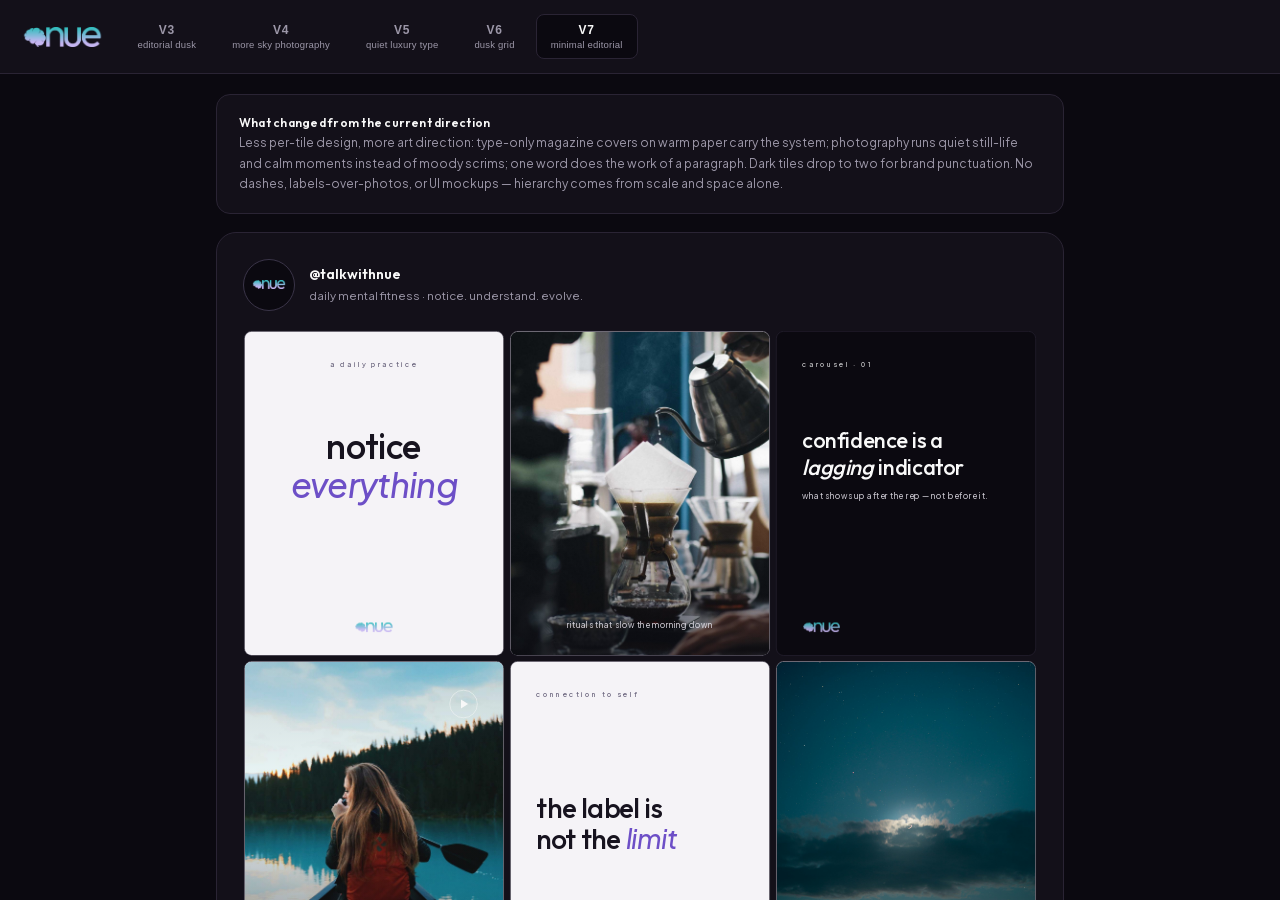
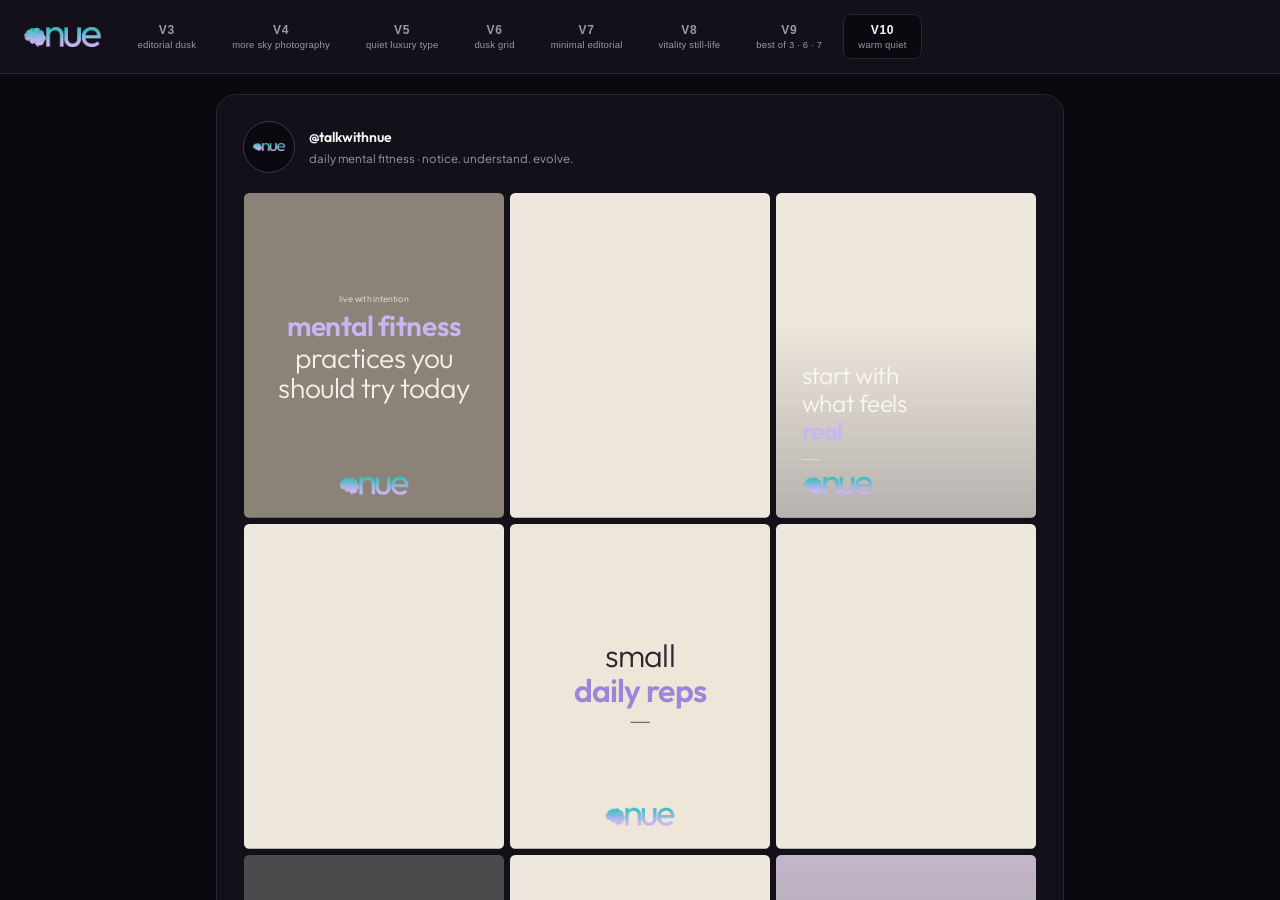
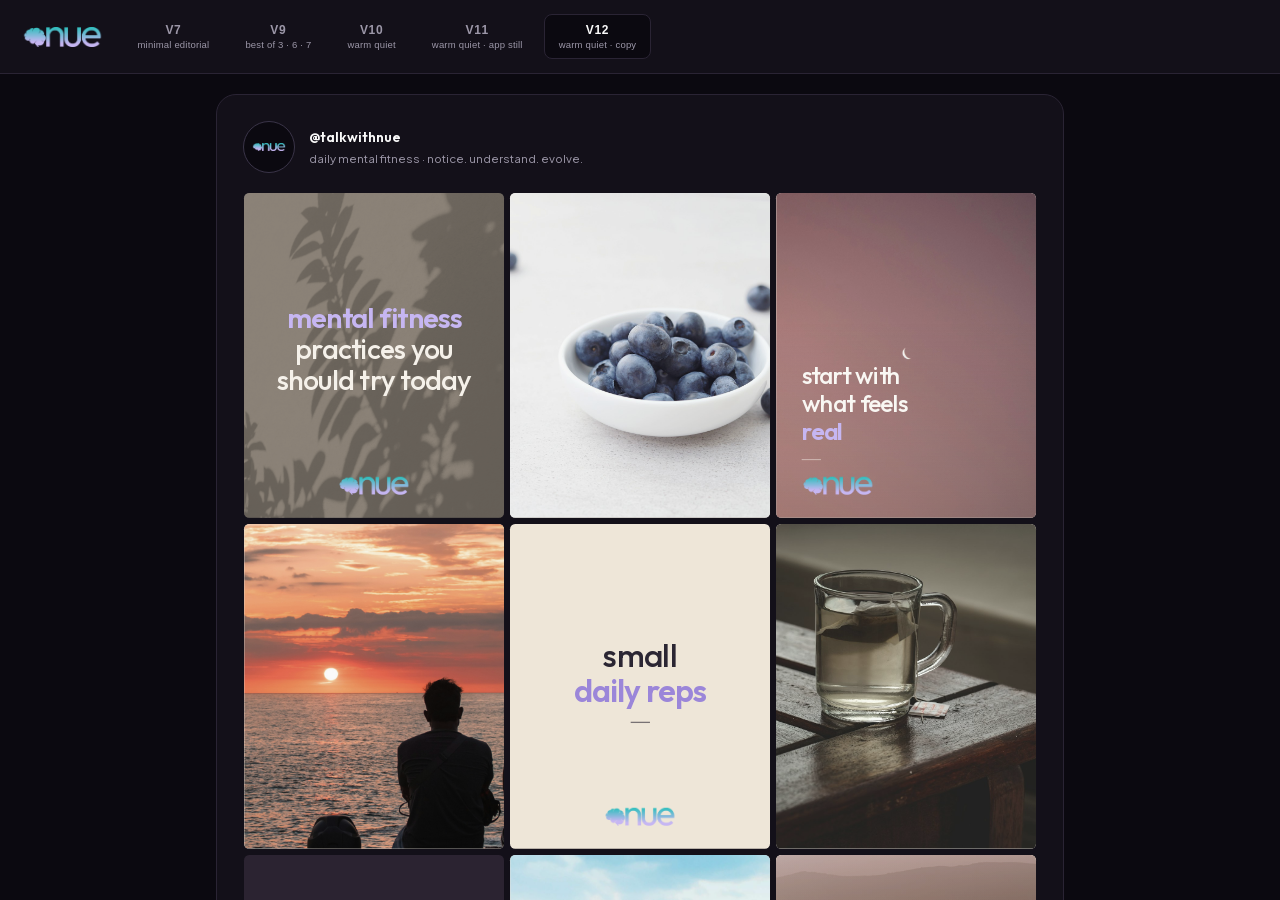
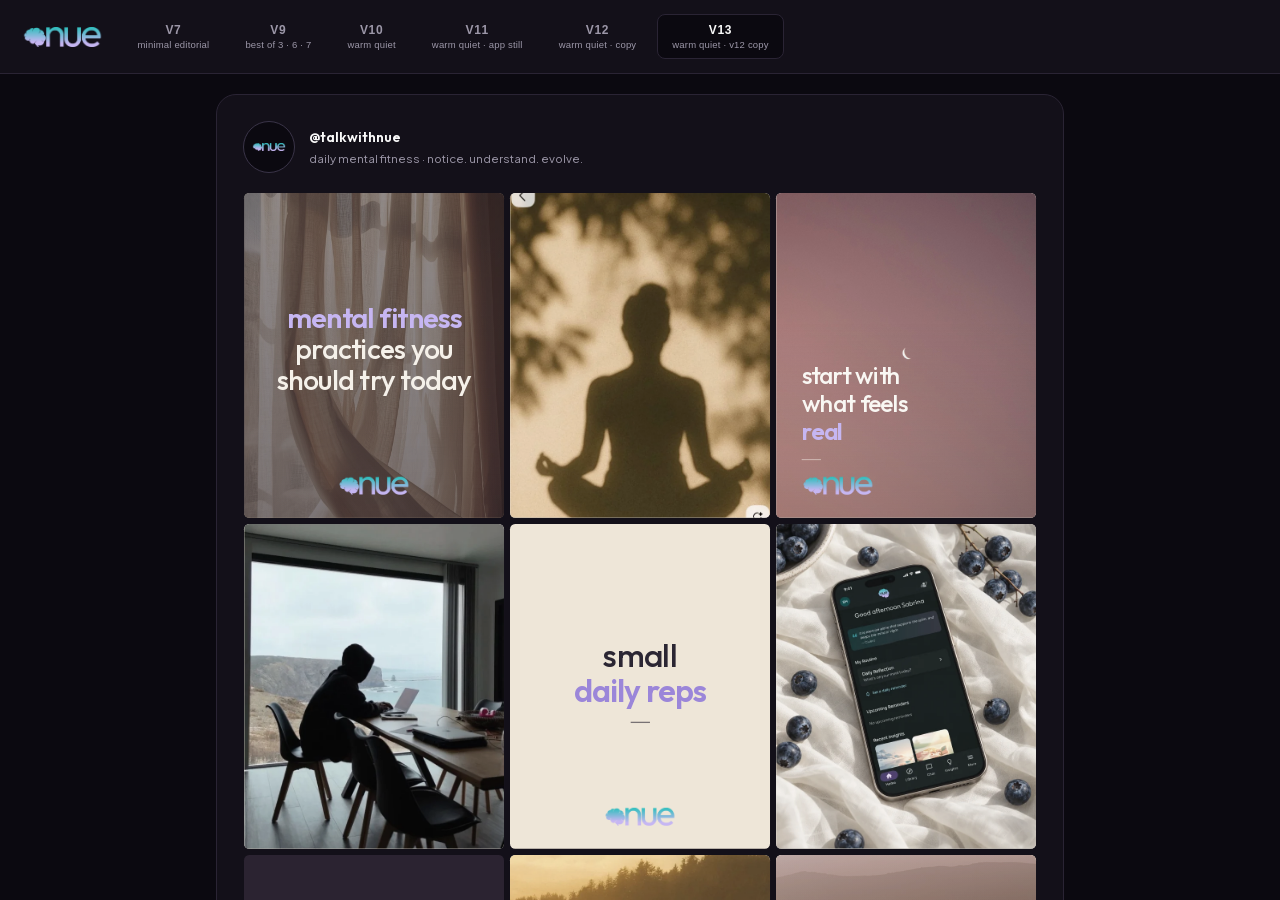
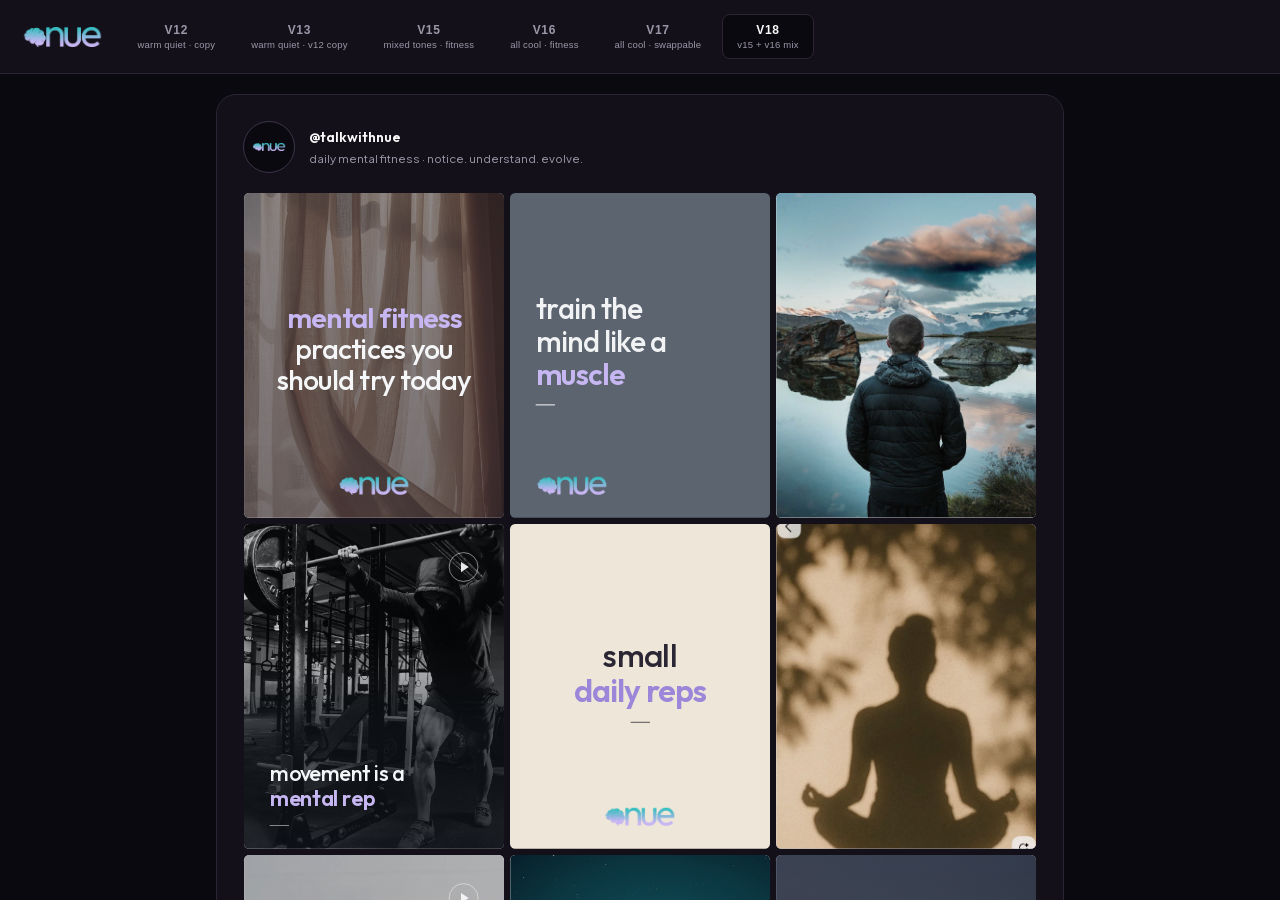
